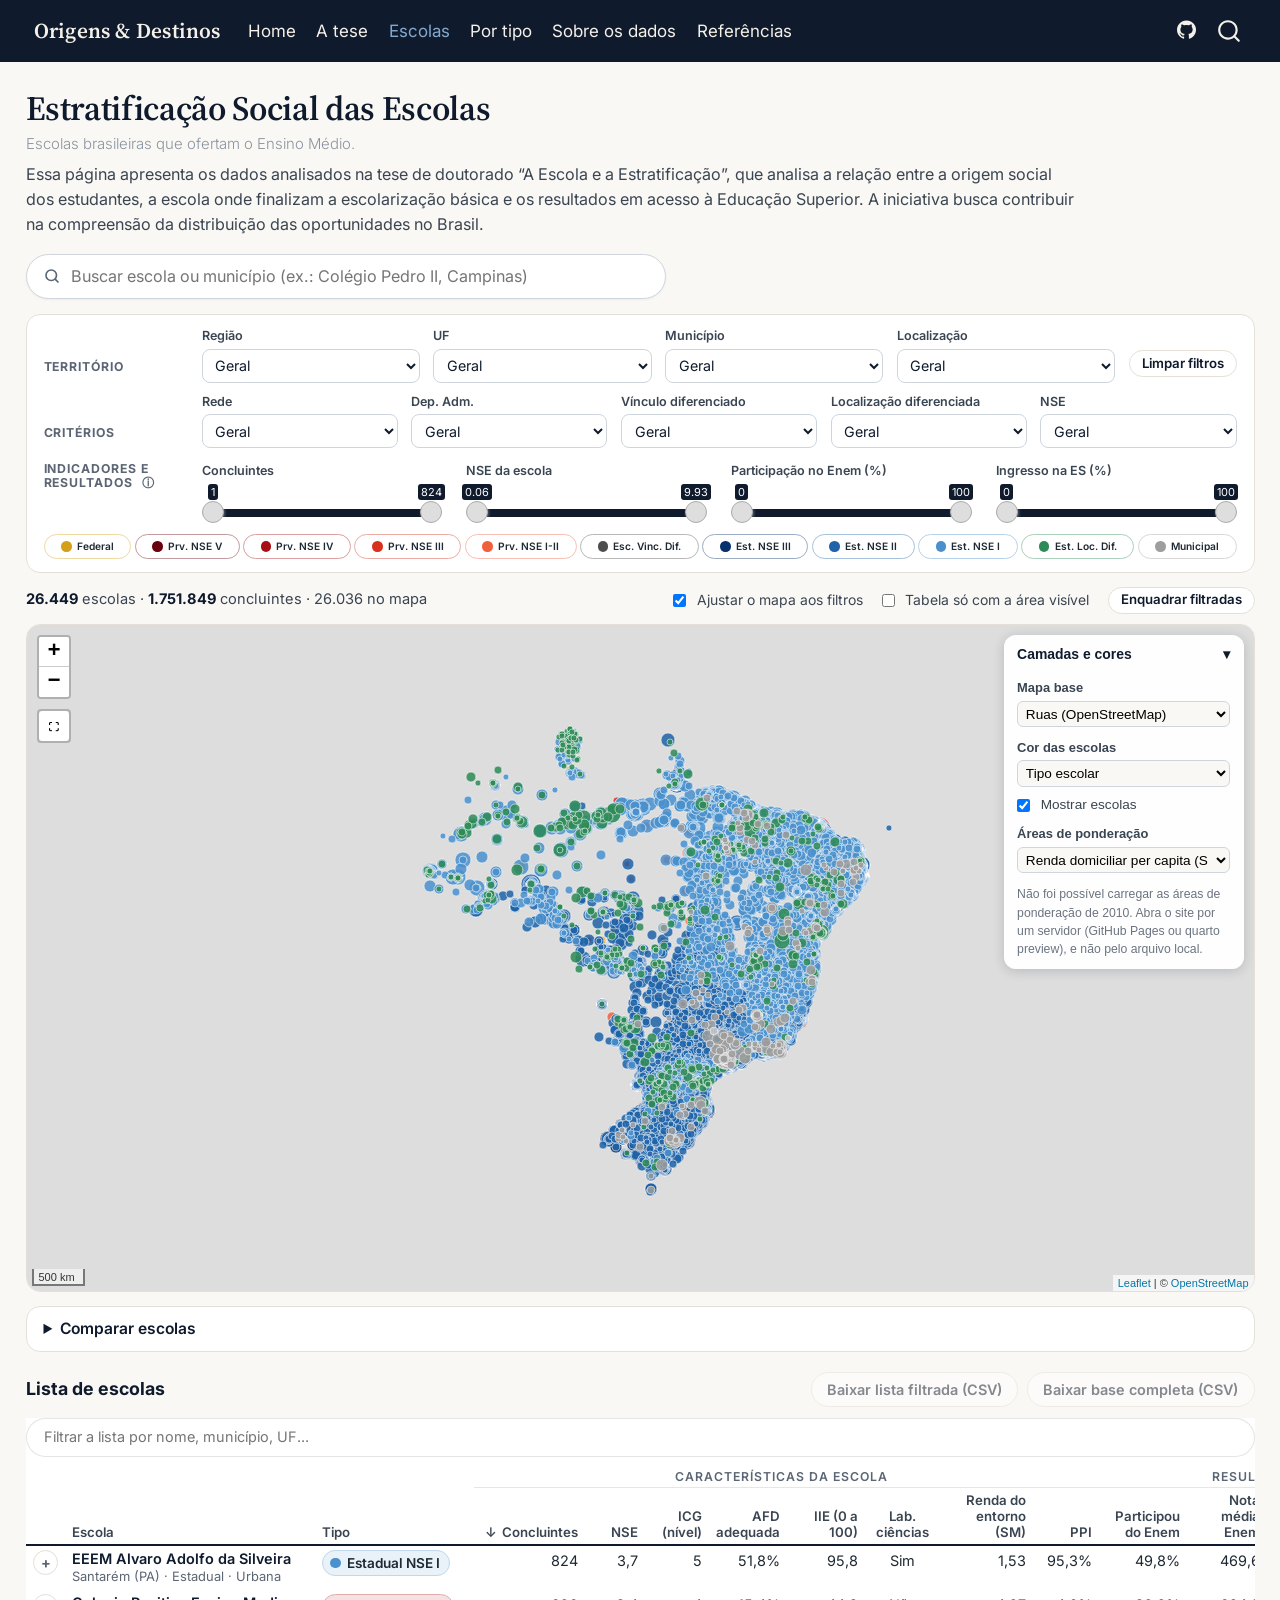
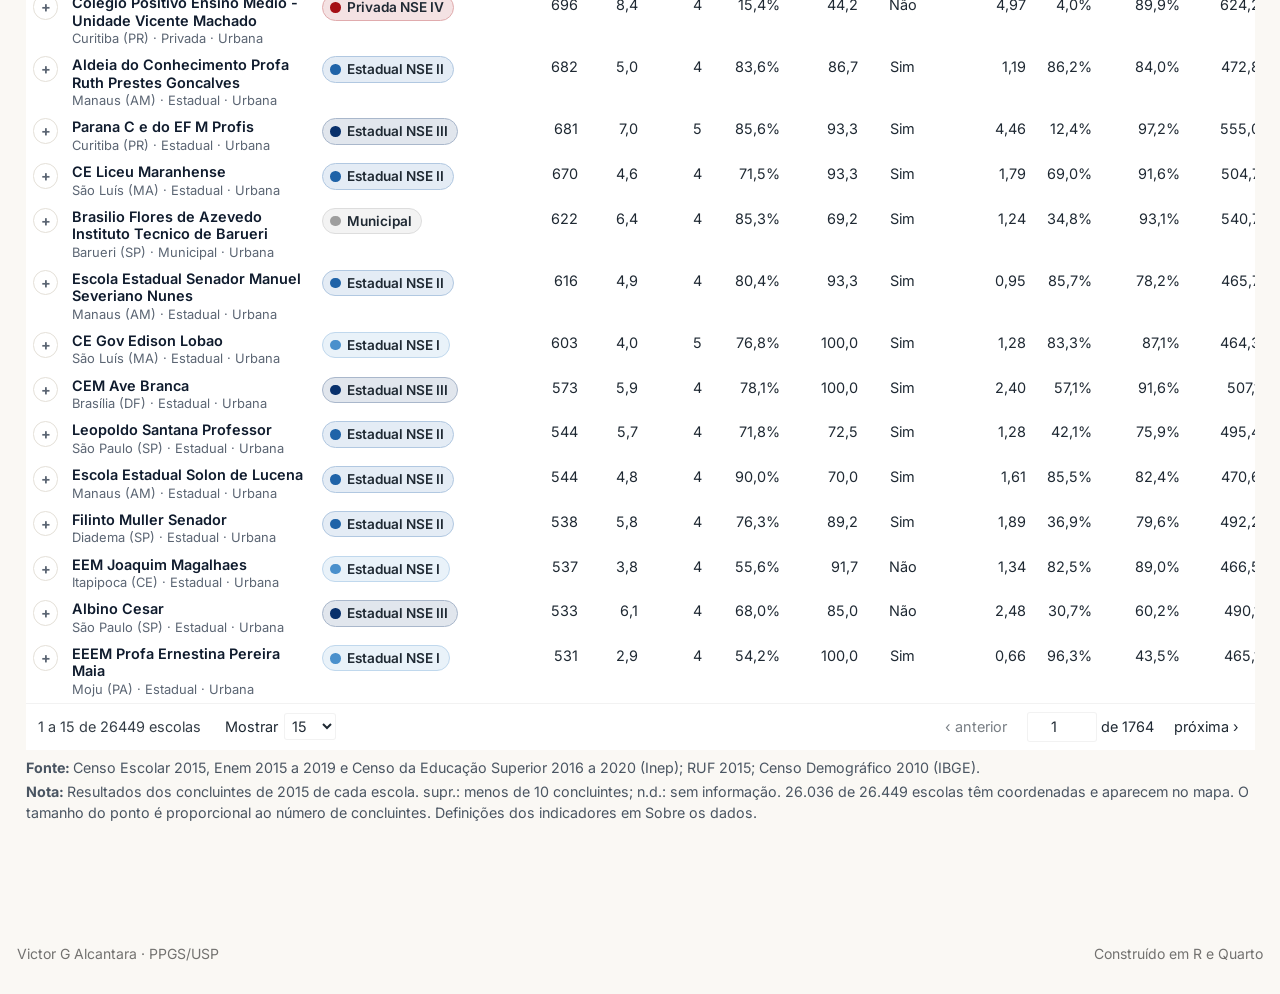
==== docs/escolas.html @ a273eae3 "Initial commit" ====
<!DOCTYPE html>
<html xmlns="http://www.w3.org/1999/xhtml" lang="pt-BR" xml:lang="pt-BR"><head>

<meta charset="utf-8">
<meta name="generator" content="quarto-1.8.25">

<meta name="viewport" content="width=device-width, initial-scale=1.0, user-scalable=yes">


<title>Estratificação Social das Escolas – Origens &amp; Destinos</title>
<style>
code{white-space: pre-wrap;}
span.smallcaps{font-variant: small-caps;}
div.columns{display: flex; gap: min(4vw, 1.5em);}
div.column{flex: auto; overflow-x: auto;}
div.hanging-indent{margin-left: 1.5em; text-indent: -1.5em;}
ul.task-list{list-style: none;}
ul.task-list li input[type="checkbox"] {
  width: 0.8em;
  margin: 0 0.8em 0.2em -1em; /* quarto-specific, see https://github.com/quarto-dev/quarto-cli/issues/4556 */ 
  vertical-align: middle;
}
</style>


<script src="site_libs/quarto-nav/quarto-nav.js"></script>
<script src="site_libs/quarto-nav/headroom.min.js"></script>
<script src="site_libs/clipboard/clipboard.min.js"></script>
<script src="site_libs/quarto-search/autocomplete.umd.js"></script>
<script src="site_libs/quarto-search/fuse.min.js"></script>
<script src="site_libs/quarto-search/quarto-search.js"></script>
<meta name="quarto:offset" content="./">
<script src="site_libs/quarto-html/quarto.js" type="module"></script>
<script src="site_libs/quarto-html/tabsets/tabsets.js" type="module"></script>
<script src="site_libs/quarto-html/axe/axe-check.js" type="module"></script>
<script src="site_libs/quarto-html/popper.min.js"></script>
<script src="site_libs/quarto-html/tippy.umd.min.js"></script>
<script src="site_libs/quarto-html/anchor.min.js"></script>
<link href="site_libs/quarto-html/tippy.css" rel="stylesheet">
<link href="site_libs/quarto-html/quarto-syntax-highlighting-7b89279ff1a6dce999919e0e67d4d9ec.css" rel="stylesheet" id="quarto-text-highlighting-styles">
<script src="site_libs/bootstrap/bootstrap.min.js"></script>
<link href="site_libs/bootstrap/bootstrap-icons.css" rel="stylesheet">
<link href="site_libs/bootstrap/bootstrap-1ff308d54d7e7d53f8689ea3caa6c08a.min.css" rel="stylesheet" append-hash="true" id="quarto-bootstrap" data-mode="light">
<script id="quarto-search-options" type="application/json">{
  "location": "navbar",
  "copy-button": false,
  "collapse-after": 3,
  "panel-placement": "end",
  "type": "overlay",
  "limit": 50,
  "keyboard-shortcut": [
    "f",
    "/",
    "s"
  ],
  "show-item-context": false,
  "language": {
    "search-no-results-text": "Nenhum resultado",
    "search-matching-documents-text": "documentos correspondentes",
    "search-copy-link-title": "Copiar link para a busca",
    "search-hide-matches-text": "Esconder correspondências adicionais",
    "search-more-match-text": "mais correspondência neste documento",
    "search-more-matches-text": "mais correspondências neste documento",
    "search-clear-button-title": "Limpar",
    "search-text-placeholder": "",
    "search-detached-cancel-button-title": "Cancelar",
    "search-submit-button-title": "Enviar",
    "search-label": "Procurar"
  }
}</script>
<style>html{ scroll-behavior: smooth; }</style>
<script src="site_libs/jquery-3.6.0/jquery-3.6.0.min.js"></script>

<script src="site_libs/ionrangeslider-javascript-2.3.1/js/ion.rangeSlider.min.js"></script>

<script src="site_libs/strftime-0.9.2/strftime-min.js"></script>

<link href="site_libs/ionrangeslider-css-2.3.1/css/ion.rangeSlider.css" rel="stylesheet">

<link href="site_libs/crosstalk-1.2.2/css/crosstalk.min.css" rel="stylesheet">

<script src="site_libs/crosstalk-1.2.2/js/crosstalk.min.js"></script>

<script src="site_libs/htmlwidgets-1.6.4/htmlwidgets.js"></script>

<link href="site_libs/leaflet-1.3.1/leaflet.css" rel="stylesheet">

<script src="site_libs/leaflet-1.3.1/leaflet.js"></script>

<link href="site_libs/leafletfix-1.0.0/leafletfix.css" rel="stylesheet">

<script src="site_libs/proj4-2.6.2/proj4.min.js"></script>

<script src="site_libs/Proj4Leaflet-1.0.1/proj4leaflet.js"></script>

<link href="site_libs/rstudio_leaflet-1.3.1/rstudio_leaflet.css" rel="stylesheet">

<script src="site_libs/leaflet-binding-2.2.3/leaflet.js"></script>

<link href="site_libs/leaflet-easybutton-1.3.1/easy-button.css" rel="stylesheet">

<script src="site_libs/leaflet-easybutton-1.3.1/easy-button.js"></script>

<script src="site_libs/leaflet-easybutton-1.3.1/EasyButton-binding.js"></script>

<link href="site_libs/leaflet-locationfilter2-0.1.1/locationfilter.css" rel="stylesheet">

<script src="site_libs/leaflet-locationfilter2-0.1.1/locationfilter.js"></script>

<script src="site_libs/leaflet-locationfilter2-0.1.1/locationfilter-bindings.js"></script>

<link href="site_libs/ionicons-2.0.1/ionicons.min.css" rel="stylesheet">

<script src="site_libs/core-js-2.5.3/shim.min.js"></script>

<script src="site_libs/react-18.2.0/react.min.js"></script>

<script src="site_libs/react-18.2.0/react-dom.min.js"></script>

<script src="site_libs/reactwidget-2.0.0/react-tools.js"></script>

<link href="site_libs/htmltools-fill-0.5.9/fill.css" rel="stylesheet">

<link href="site_libs/reactable-0.4.5/reactable.css" rel="stylesheet">

<script src="site_libs/reactable-binding-0.4.5/reactable.js"></script>



</head>

<body class="nav-fixed quarto-light">

<div id="quarto-search-results"></div>
  <header id="quarto-header" class="headroom fixed-top">
    <nav class="navbar navbar-expand-lg " data-bs-theme="dark">
      <div class="navbar-container container-fluid">
      <div class="navbar-brand-container mx-auto">
    <a href="./index.html" class="navbar-brand navbar-brand-logo">
    </a>
    <a class="navbar-brand" href="./index.html">
    <span class="navbar-title">Origens &amp; Destinos</span>
    </a>
  </div>
            <div id="quarto-search" class="" title="Procurar"></div>
          <button class="navbar-toggler" type="button" data-bs-toggle="collapse" data-bs-target="#navbarCollapse" aria-controls="navbarCollapse" role="menu" aria-expanded="false" aria-label="Alternar de navegação" onclick="if (window.quartoToggleHeadroom) { window.quartoToggleHeadroom(); }">
  <span class="navbar-toggler-icon"></span>
</button>
          <div class="collapse navbar-collapse" id="navbarCollapse">
            <ul class="navbar-nav navbar-nav-scroll me-auto">
  <li class="nav-item">
    <a class="nav-link" href="./index.html"> 
<span class="menu-text">Home</span></a>
  </li>  
  <li class="nav-item">
    <a class="nav-link" href="./tese.html"> 
<span class="menu-text">A tese</span></a>
  </li>  
  <li class="nav-item">
    <a class="nav-link active" href="./escolas.html" aria-current="page"> 
<span class="menu-text">Escolas</span></a>
  </li>  
  <li class="nav-item">
    <a class="nav-link" href="./tipos.html"> 
<span class="menu-text">Por tipo</span></a>
  </li>  
  <li class="nav-item">
    <a class="nav-link" href="./sobre.html"> 
<span class="menu-text">Sobre os dados</span></a>
  </li>  
  <li class="nav-item">
    <a class="nav-link" href="./referencias.html"> 
<span class="menu-text">Referências</span></a>
  </li>  
</ul>
            <ul class="navbar-nav navbar-nav-scroll ms-auto">
  <li class="nav-item compact">
    <a class="nav-link" href="https://github.com/victorgalcantara/tipologia-escolas"> <i class="bi bi-github" role="img" aria-label="GitHub">
</i> 
<span class="menu-text"></span></a>
  </li>  
</ul>
          </div> <!-- /navcollapse -->
            <div class="quarto-navbar-tools">
</div>
      </div> <!-- /container-fluid -->
    </nav>
</header>
<!-- content -->
<div id="quarto-content" class="quarto-container page-columns page-rows-contents page-layout-full page-navbar">
<!-- sidebar -->
<!-- margin-sidebar -->
    
<!-- main -->
<main class="content column-page" id="quarto-document-content">

<header id="title-block-header" class="quarto-title-block default">
<div class="quarto-title">
<h1 class="title">Estratificação Social das Escolas</h1>
<p class="subtitle lead">Escolas brasileiras que ofertam o Ensino Médio.</p>
</div>



<div class="quarto-title-meta column-page">

    
  
    
  </div>
  


</header>


<p class="descricao-pagina">
Essa página apresenta os dados analisados na tese de doutorado “A Escola e a Estratificação”, que analisa a relação entre a origem social dos estudantes, a escola onde finalizam a escolarização básica e os resultados em acesso à Educação Superior. A iniciativa busca contribuir na compreensão da distribuição das oportunidades no Brasil.
</p>
<div class="cell">
<div class="cell-output-display">
<div class="topo-explorador">
<div class="busca-escola">
<input id="busca-escola" type="search" autocomplete="off" placeholder="Buscar escola ou município (ex.: Colégio Pedro II, Campinas)" aria-label="Buscar escola">
<ul id="sugestoes-escola" role="listbox"></ul>
</div>
</div>
</div>
</div>
<div class="cell">
<div class="cell-output-display no-overflow-x">
<div class="explorador-pagina">
<div class="filtros">
<button type="button" class="fb-toggle">Filtros</button>
<div class="fb-linha fb-linha-selects">
<span class="fb-titulo">Território</span>
<label class="fb-campo">
<span>Região</span>
<select id="fb-reg" data-campo="reg">
<option value="">Geral</option>
</select>
</label>
<label class="fb-campo">
<span>UF</span>
<select id="fb-uf" data-campo="uf">
<option value="">Geral</option>
</select>
</label>
<label class="fb-campo">
<span>Município</span>
<select id="fb-mun" data-campo="mun">
<option value="">Geral</option>
</select>
</label>
<label class="fb-campo">
<span>Localização</span>
<select id="fb-loc" data-campo="loc">
<option value="">Geral</option>
</select>
</label>
<button id="btn-limpar" type="button" class="btn-mini fb-limpar">Limpar filtros</button>
</div>
<div class="fb-linha fb-linha-selects">
<span class="fb-titulo">Critérios</span>
<label class="fb-campo">
<span>Rede</span>
<select id="fb-rede" data-campo="rede">
<option value="">Geral</option>
</select>
</label>
<label class="fb-campo">
<span>Dep. Adm.</span>
<select id="fb-dep" data-campo="dep">
<option value="">Geral</option>
</select>
</label>
<label class="fb-campo">
<span>Vínculo diferenciado</span>
<select id="fb-vinc" data-campo="vinc">
<option value="">Geral</option>
</select>
</label>
<label class="fb-campo">
<span>Localização diferenciada</span>
<select id="fb-locdif" data-campo="locdif">
<option value="">Geral</option>
</select>
</label>
<label class="fb-campo">
<span>NSE</span>
<select id="fb-estrato" data-campo="estrato">
<option value="">Geral</option>
</select>
</label>
</div>
<div class="fb-linha fb-linha-faixas">
<span class="fb-titulo">
Indicadores e resultados
<span class="fb-dica" title="Ao mover uma faixa, escolas sem o dado deixam de aparecer.">ⓘ</span>
</span>
<div class="fb-faixas">
<div class="form-group crosstalk-input crosstalk-input-slider js-range-slider" id="f_concl" style="width: 100%;">
<label class="control-label" for="f_concl">Concluintes</label>
<input data-skin="shiny" data-type="double" data-min="1" data-max="824" data-from="1" data-to="824" data-step="10" data-grid="false" data-grid-snap="false" data-prettify-separator="," data-keyboard="true" data-keyboard-step="1.21506682867558" data-drag-interval="true" data-data-type="number">
<script type="application/json" data-for="f_concl">{
  "values": [1, 1, 1, 1, 1, 1, 1, 1, 1, 1, 1, 1, 1, 1, 1, 1, 1, 1, 1, 1, 1, 1, 1, 1, 1, 1, 1, 1, 1, 1, 1, 1, 1, 1, 1, 1, 1, 1, 1, 1, 1, 1, 1, 1, 1, 1, 1, 1, 1, 1, 1, 1, 1, 1, 1, 1, 1, 1, 1, 1, 1, 1, 1, 1, 1, 1, 1, 1, 1, 1, 1, 1, 1, 1, 1, 1, 1, 1, 1, 1, 1, 1, 2, 2, 2, 2, 2, 2, 2, 2, 2, 2, 2, 2, 2, 2, 2, 2, 2, 2, 2, 2, 2, 2, 2, 2, 2, 2, 2, 2, 2, 2, 2, 2, 2, 2, 2, 2, 2, 2, 2, 2, 2, 2, 2, 2, 2, 2, 2, 2, 2, 2, 2, 2, 2, 2, 2, 2, 2, 2, 2, 2, 2, 2, 2, 2, 2, 2, 2, 2, 2, 2, 2, 2, 2, 2, 2, 2, 2, 2, 2, 2, 2, 2, 3, 3, 3, 3, 3, 3, 3, 3, 3, 3, 3, 3, 3, 3, 3, 3, 3, 3, 3, 3, 3, 3, 3, 3, 3, 3, 3, 3, 3, 3, 3, 3, 3, 3, 3, 3, 3, 3, 3, 3, 3, 3, 3, 3, 3, 3, 3, 3, 3, 3, 3, 3, 3, 3, 3, 3, 3, 3, 3, 3, 3, 3, 3, 3, 3, 3, 3, 3, 3, 3, 3, 3, 3, 3, 3, 3, 3, 3, 3, 3, 3, 3, 3, 3, 3, 3, 3, 3, 3, 3, 3, 3, 3, 3, 3, 3, 3, 3, 3, 3, 3, 3, 3, 3, 3, 3, 3, 3, 3, 3, 3, 3, 3, 3, 3, 3, 3, 3, 3, 3, 3, 3, 3, 4, 4, 4, 4, 4, 4, 4, 4, 4, 4, 4, 4, 4, 4, 4, 4, 4, 4, 4, 4, 4, 4, 4, 4, 4, 4, 4, 4, 4, 4, 4, 4, 4, 4, 4, 4, 4, 4, 4, 4, 4, 4, 4, 4, 4, 4, 4, 4, 4, 4, 4, 4, 4, 4, 4, 4, 4, 4, 4, 4, 4, 4, 4, 4, 4, 4, 4, 4, 4, 4, 4, 4, 4, 4, 4, 4, 4, 4, 4, 4, 4, 4, 4, 4, 4, 4, 4, 4, 4, 4, 4, 4, 4, 4, 4, 4, 4, 4, 4, 4, 4, 4, 4, 4, 4, 4, 4, 4, 4, 4, 4, 4, 4, 4, 4, 4, 4, 4, 4, 4, 4, 4, 4, 4, 4, 4, 4, 4, 4, 4, 4, 4, 4, 4, 4, 4, 4, 4, 4, 4, 4, 4, 4, 4, 4, 4, 4, 4, 4, 4, 4, 4, 4, 4, 4, 4, 4, 4, 4, 4, 4, 5, 5, 5, 5, 5, 5, 5, 5, 5, 5, 5, 5, 5, 5, 5, 5, 5, 5, 5, 5, 5, 5, 5, 5, 5, 5, 5, 5, 5, 5, 5, 5, 5, 5, 5, 5, 5, 5, 5, 5, 5, 5, 5, 5, 5, 5, 5, 5, 5, 5, 5, 5, 5, 5, 5, 5, 5, 5, 5, 5, 5, 5, 5, 5, 5, 5, 5, 5, 5, 5, 5, 5, 5, 5, 5, 5, 5, 5, 5, 5, 5, 5, 5, 5, 5, 5, 5, 5, 5, 5, 5, 5, 5, 5, 5, 5, 5, 5, 5, 5, 5, 5, 5, 5, 5, 5, 5, 5, 5, 5, 5, 5, 5, 5, 5, 5, 5, 5, 5, 5, 5, 5, 5, 5, 5, 5, 5, 5, 5, 5, 5, 5, 5, 5, 5, 5, 5, 5, 5, 5, 5, 5, 5, 5, 5, 5, 5, 5, 5, 5, 5, 5, 5, 5, 5, 5, 5, 5, 5, 5, 5, 5, 5, 5, 5, 5, 5, 5, 5, 5, 5, 5, 5, 5, 5, 5, 5, 5, 5, 5, 5, 6, 6, 6, 6, 6, 6, 6, 6, 6, 6, 6, 6, 6, 6, 6, 6, 6, 6, 6, 6, 6, 6, 6, 6, 6, 6, 6, 6, 6, 6, 6, 6, 6, 6, 6, 6, 6, 6, 6, 6, 6, 6, 6, 6, 6, 6, 6, 6, 6, 6, 6, 6, 6, 6, 6, 6, 6, 6, 6, 6, 6, 6, 6, 6, 6, 6, 6, 6, 6, 6, 6, 6, 6, 6, 6, 6, 6, 6, 6, 6, 6, 6, 6, 6, 6, 6, 6, 6, 6, 6, 6, 6, 6, 6, 6, 6, 6, 6, 6, 6, 6, 6, 6, 6, 6, 6, 6, 6, 6, 6, 6, 6, 6, 6, 6, 6, 6, 6, 6, 6, 6, 6, 6, 6, 6, 6, 6, 6, 6, 6, 6, 6, 6, 6, 6, 6, 6, 6, 6, 6, 6, 6, 6, 6, 6, 6, 6, 6, 6, 6, 6, 6, 6, 6, 6, 6, 6, 6, 6, 6, 6, 6, 6, 6, 6, 6, 6, 6, 6, 6, 6, 6, 6, 6, 6, 6, 6, 6, 6, 6, 6, 6, 6, 6, 6, 6, 6, 6, 6, 6, 6, 6, 6, 6, 6, 6, 6, 6, 6, 6, 6, 6, 6, 6, 6, 6, 6, 6, 6, 6, 6, 6, 7, 7, 7, 7, 7, 7, 7, 7, 7, 7, 7, 7, 7, 7, 7, 7, 7, 7, 7, 7, 7, 7, 7, 7, 7, 7, 7, 7, 7, 7, 7, 7, 7, 7, 7, 7, 7, 7, 7, 7, 7, 7, 7, 7, 7, 7, 7, 7, 7, 7, 7, 7, 7, 7, 7, 7, 7, 7, 7, 7, 7, 7, 7, 7, 7, 7, 7, 7, 7, 7, 7, 7, 7, 7, 7, 7, 7, 7, 7, 7, 7, 7, 7, 7, 7, 7, 7, 7, 7, 7, 7, 7, 7, 7, 7, 7, 7, 7, 7, 7, 7, 7, 7, 7, 7, 7, 7, 7, 7, 7, 7, 7, 7, 7, 7, 7, 7, 7, 7, 7, 7, 7, 7, 7, 7, 7, 7, 7, 7, 7, 7, 7, 7, 7, 7, 7, 7, 7, 7, 7, 7, 7, 7, 7, 7, 7, 7, 7, 7, 7, 7, 7, 7, 7, 7, 7, 7, 7, 7, 7, 7, 7, 7, 7, 7, 7, 7, 7, 7, 7, 7, 7, 7, 7, 7, 7, 7, 7, 7, 7, 7, 7, 7, 7, 7, 7, 7, 7, 7, 7, 7, 7, 7, 7, 7, 7, 7, 7, 7, 7, 7, 7, 7, 7, 7, 7, 7, 7, 7, 7, 7, 7, 7, 7, 7, 7, 7, 7, 7, 7, 7, 7, 7, 7, 7, 7, 7, 7, 7, 7, 7, 7, 7, 7, 7, 7, 7, 7, 7, 7, 7, 7, 7, 7, 7, 7, 7, 7, 7, 7, 7, 7, 7, 7, 7, 7, 7, 7, 7, 7, 7, 7, 7, 8, 8, 8, 8, 8, 8, 8, 8, 8, 8, 8, 8, 8, 8, 8, 8, 8, 8, 8, 8, 8, 8, 8, 8, 8, 8, 8, 8, 8, 8, 8, 8, 8, 8, 8, 8, 8, 8, 8, 8, 8, 8, 8, 8, 8, 8, 8, 8, 8, 8, 8, 8, 8, 8, 8, 8, 8, 8, 8, 8, 8, 8, 8, 8, 8, 8, 8, 8, 8, 8, 8, 8, 8, 8, 8, 8, 8, 8, 8, 8, 8, 8, 8, 8, 8, 8, 8, 8, 8, 8, 8, 8, 8, 8, 8, 8, 8, 8, 8, 8, 8, 8, 8, 8, 8, 8, 8, 8, 8, 8, 8, 8, 8, 8, 8, 8, 8, 8, 8, 8, 8, 8, 8, 8, 8, 8, 8, 8, 8, 8, 8, 8, 8, 8, 8, 8, 8, 8, 8, 8, 8, 8, 8, 8, 8, 8, 8, 8, 8, 8, 8, 8, 8, 8, 8, 8, 8, 8, 8, 8, 8, 8, 8, 8, 8, 8, 8, 8, 8, 8, 8, 8, 8, 8, 8, 8, 8, 8, 8, 8, 8, 8, 8, 8, 8, 8, 8, 8, 8, 8, 8, 8, 8, 8, 8, 8, 8, 8, 8, 8, 8, 8, 8, 8, 8, 8, 8, 8, 8, 8, 8, 8, 8, 8, 8, 8, 8, 8, 8, 8, 8, 8, 8, 8, 8, 8, 8, 8, 8, 8, 8, 8, 8, 8, 8, 8, 8, 8, 8, 8, 8, 8, 8, 8, 8, 8, 8, 8, 8, 8, 8, 8, 8, 8, 8, 8, 8, 8, 8, 8, 8, 8, 8, 8, 8, 8, 8, 8, 8, 8, 8, 8, 8, 8, 8, 8, 8, 8, 8, 8, 8, 8, 8, 8, 9, 9, 9, 9, 9, 9, 9, 9, 9, 9, 9, 9, 9, 9, 9, 9, 9, 9, 9, 9, 9, 9, 9, 9, 9, 9, 9, 9, 9, 9, 9, 9, 9, 9, 9, 9, 9, 9, 9, 9, 9, 9, 9, 9, 9, 9, 9, 9, 9, 9, 9, 9, 9, 9, 9, 9, 9, 9, 9, 9, 9, 9, 9, 9, 9, 9, 9, 9, 9, 9, 9, 9, 9, 9, 9, 9, 9, 9, 9, 9, 9, 9, 9, 9, 9, 9, 9, 9, 9, 9, 9, 9, 9, 9, 9, 9, 9, 9, 9, 9, 9, 9, 9, 9, 9, 9, 9, 9, 9, 9, 9, 9, 9, 9, 9, 9, 9, 9, 9, 9, 9, 9, 9, 9, 9, 9, 9, 9, 9, 9, 9, 9, 9, 9, 9, 9, 9, 9, 9, 9, 9, 9, 9, 9, 9, 9, 9, 9, 9, 9, 9, 9, 9, 9, 9, 9, 9, 9, 9, 9, 9, 9, 9, 9, 9, 9, 9, 9, 9, 9, 9, 9, 9, 9, 9, 9, 9, 9, 9, 9, 9, 9, 9, 9, 9, 9, 9, 9, 9, 9, 9, 9, 9, 9, 9, 9, 9, 9, 9, 9, 9, 9, 9, 9, 9, 9, 9, 9, 9, 9, 9, 9, 9, 9, 9, 9, 9, 9, 9, 9, 9, 9, 9, 9, 9, 9, 9, 9, 9, 9, 9, 9, 9, 9, 9, 9, 9, 9, 9, 9, 9, 9, 9, 9, 9, 9, 9, 9, 9, 9, 9, 9, 9, 9, 9, 9, 9, 9, 9, 9, 9, 9, 9, 9, 9, 9, 9, 9, 9, 9, 9, 9, 9, 9, 9, 9, 9, 9, 9, 9, 9, 9, 9, 9, 9, 9, 9, 9, 9, 9, 9, 9, 9, 9, 9, 9, 9, 9, 9, 9, 9, 9, 9, 9, 9, 9, 9, 9, 9, 9, 10, 10, 10, 10, 10, 10, 10, 10, 10, 10, 10, 10, 10, 10, 10, 10, 10, 10, 10, 10, 10, 10, 10, 10, 10, 10, 10, 10, 10, 10, 10, 10, 10, 10, 10, 10, 10, 10, 10, 10, 10, 10, 10, 10, 10, 10, 10, 10, 10, 10, 10, 10, 10, 10, 10, 10, 10, 10, 10, 10, 10, 10, 10, 10, 10, 10, 10, 10, 10, 10, 10, 10, 10, 10, 10, 10, 10, 10, 10, 10, 10, 10, 10, 10, 10, 10, 10, 10, 10, 10, 10, 10, 10, 10, 10, 10, 10, 10, 10, 10, 10, 10, 10, 10, 10, 10, 10, 10, 10, 10, 10, 10, 10, 10, 10, 10, 10, 10, 10, 10, 10, 10, 10, 10, 10, 10, 10, 10, 10, 10, 10, 10, 10, 10, 10, 10, 10, 10, 10, 10, 10, 10, 10, 10, 10, 10, 10, 10, 10, 10, 10, 10, 10, 10, 10, 10, 10, 10, 10, 10, 10, 10, 10, 10, 10, 10, 10, 10, 10, 10, 10, 10, 10, 10, 10, 10, 10, 10, 10, 10, 10, 10, 10, 10, 10, 10, 10, 10, 10, 10, 10, 10, 10, 10, 10, 10, 10, 10, 10, 10, 10, 10, 10, 10, 10, 10, 10, 10, 10, 10, 10, 10, 10, 10, 10, 10, 10, 10, 10, 10, 10, 10, 10, 10, 10, 10, 10, 10, 10, 10, 10, 10, 10, 10, 10, 10, 10, 10, 10, 10, 10, 10, 10, 10, 10, 10, 10, 10, 10, 10, 10, 10, 10, 10, 10, 10, 10, 10, 10, 10, 10, 10, 10, 10, 10, 10, 10, 10, 10, 10, 10, 10, 10, 10, 10, 10, 10, 10, 10, 10, 10, 10, 10, 10, 10, 10, 10, 10, 10, 10, 10, 10, 10, 10, 10, 10, 10, 10, 10, 10, 10, 10, 10, 10, 10, 10, 10, 10, 10, 10, 10, 10, 10, 10, 10, 10, 10, 10, 10, 10, 10, 10, 10, 10, 10, 10, 10, 10, 10, 10, 10, 10, 10, 10, 10, 10, 10, 10, 10, 10, 10, 10, 10, 10, 10, 10, 10, 10, 10, 10, 10, 10, 10, 10, 10, 10, 10, 10, 10, 10, 10, 10, 10, 10, 10, 10, 10, 10, 10, 10, 10, 10, 11, 11, 11, 11, 11, 11, 11, 11, 11, 11, 11, 11, 11, 11, 11, 11, 11, 11, 11, 11, 11, 11, 11, 11, 11, 11, 11, 11, 11, 11, 11, 11, 11, 11, 11, 11, 11, 11, 11, 11, 11, 11, 11, 11, 11, 11, 11, 11, 11, 11, 11, 11, 11, 11, 11, 11, 11, 11, 11, 11, 11, 11, 11, 11, 11, 11, 11, 11, 11, 11, 11, 11, 11, 11, 11, 11, 11, 11, 11, 11, 11, 11, 11, 11, 11, 11, 11, 11, 11, 11, 11, 11, 11, 11, 11, 11, 11, 11, 11, 11, 11, 11, 11, 11, 11, 11, 11, 11, 11, 11, 11, 11, 11, 11, 11, 11, 11, 11, 11, 11, 11, 11, 11, 11, 11, 11, 11, 11, 11, 11, 11, 11, 11, 11, 11, 11, 11, 11, 11, 11, 11, 11, 11, 11, 11, 11, 11, 11, 11, 11, 11, 11, 11, 11, 11, 11, 11, 11, 11, 11, 11, 11, 11, 11, 11, 11, 11, 11, 11, 11, 11, 11, 11, 11, 11, 11, 11, 11, 11, 11, 11, 11, 11, 11, 11, 11, 11, 11, 11, 11, 11, 11, 11, 11, 11, 11, 11, 11, 11, 11, 11, 11, 11, 11, 11, 11, 11, 11, 11, 11, 11, 11, 11, 11, 11, 11, 11, 11, 11, 11, 11, 11, 11, 11, 11, 11, 11, 11, 11, 11, 11, 11, 11, 11, 11, 11, 11, 11, 11, 11, 11, 11, 11, 11, 11, 11, 11, 11, 11, 11, 11, 11, 11, 11, 11, 11, 11, 11, 11, 11, 11, 11, 11, 11, 11, 11, 11, 11, 11, 11, 11, 11, 11, 11, 11, 11, 11, 11, 11, 11, 11, 11, 11, 11, 11, 11, 11, 11, 11, 11, 11, 11, 11, 11, 11, 11, 11, 11, 11, 11, 11, 11, 11, 11, 11, 11, 11, 11, 11, 11, 11, 11, 11, 11, 11, 11, 11, 11, 11, 11, 11, 11, 11, 11, 11, 11, 11, 11, 11, 11, 11, 11, 11, 11, 11, 11, 11, 11, 11, 11, 11, 11, 11, 11, 11, 11, 11, 11, 11, 11, 11, 11, 11, 11, 11, 11, 11, 11, 11, 11, 11, 11, 11, 11, 11, 11, 11, 11, 11, 11, 11, 11, 11, 11, 11, 11, 11, 11, 11, 11, 11, 11, 11, 11, 11, 11, 11, 11, 11, 12, 12, 12, 12, 12, 12, 12, 12, 12, 12, 12, 12, 12, 12, 12, 12, 12, 12, 12, 12, 12, 12, 12, 12, 12, 12, 12, 12, 12, 12, 12, 12, 12, 12, 12, 12, 12, 12, 12, 12, 12, 12, 12, 12, 12, 12, 12, 12, 12, 12, 12, 12, 12, 12, 12, 12, 12, 12, 12, 12, 12, 12, 12, 12, 12, 12, 12, 12, 12, 12, 12, 12, 12, 12, 12, 12, 12, 12, 12, 12, 12, 12, 12, 12, 12, 12, 12, 12, 12, 12, 12, 12, 12, 12, 12, 12, 12, 12, 12, 12, 12, 12, 12, 12, 12, 12, 12, 12, 12, 12, 12, 12, 12, 12, 12, 12, 12, 12, 12, 12, 12, 12, 12, 12, 12, 12, 12, 12, 12, 12, 12, 12, 12, 12, 12, 12, 12, 12, 12, 12, 12, 12, 12, 12, 12, 12, 12, 12, 12, 12, 12, 12, 12, 12, 12, 12, 12, 12, 12, 12, 12, 12, 12, 12, 12, 12, 12, 12, 12, 12, 12, 12, 12, 12, 12, 12, 12, 12, 12, 12, 12, 12, 12, 12, 12, 12, 12, 12, 12, 12, 12, 12, 12, 12, 12, 12, 12, 12, 12, 12, 12, 12, 12, 12, 12, 12, 12, 12, 12, 12, 12, 12, 12, 12, 12, 12, 12, 12, 12, 12, 12, 12, 12, 12, 12, 12, 12, 12, 12, 12, 12, 12, 12, 12, 12, 12, 12, 12, 12, 12, 12, 12, 12, 12, 12, 12, 12, 12, 12, 12, 12, 12, 12, 12, 12, 12, 12, 12, 12, 12, 12, 12, 12, 12, 12, 12, 12, 12, 12, 12, 12, 12, 12, 12, 12, 12, 12, 12, 12, 12, 12, 12, 12, 12, 12, 12, 12, 12, 12, 12, 12, 12, 12, 12, 12, 12, 12, 12, 12, 12, 12, 12, 12, 12, 12, 12, 12, 12, 12, 12, 12, 12, 12, 12, 12, 12, 12, 12, 12, 12, 12, 12, 12, 12, 12, 12, 12, 12, 12, 12, 12, 12, 12, 12, 12, 12, 12, 12, 12, 12, 12, 12, 12, 12, 12, 12, 12, 12, 12, 12, 12, 12, 12, 12, 12, 12, 12, 12, 12, 12, 12, 12, 12, 12, 12, 12, 12, 12, 12, 12, 12, 12, 12, 12, 12, 12, 12, 12, 13, 13, 13, 13, 13, 13, 13, 13, 13, 13, 13, 13, 13, 13, 13, 13, 13, 13, 13, 13, 13, 13, 13, 13, 13, 13, 13, 13, 13, 13, 13, 13, 13, 13, 13, 13, 13, 13, 13, 13, 13, 13, 13, 13, 13, 13, 13, 13, 13, 13, 13, 13, 13, 13, 13, 13, 13, 13, 13, 13, 13, 13, 13, 13, 13, 13, 13, 13, 13, 13, 13, 13, 13, 13, 13, 13, 13, 13, 13, 13, 13, 13, 13, 13, 13, 13, 13, 13, 13, 13, 13, 13, 13, 13, 13, 13, 13, 13, 13, 13, 13, 13, 13, 13, 13, 13, 13, 13, 13, 13, 13, 13, 13, 13, 13, 13, 13, 13, 13, 13, 13, 13, 13, 13, 13, 13, 13, 13, 13, 13, 13, 13, 13, 13, 13, 13, 13, 13, 13, 13, 13, 13, 13, 13, 13, 13, 13, 13, 13, 13, 13, 13, 13, 13, 13, 13, 13, 13, 13, 13, 13, 13, 13, 13, 13, 13, 13, 13, 13, 13, 13, 13, 13, 13, 13, 13, 13, 13, 13, 13, 13, 13, 13, 13, 13, 13, 13, 13, 13, 13, 13, 13, 13, 13, 13, 13, 13, 13, 13, 13, 13, 13, 13, 13, 13, 13, 13, 13, 13, 13, 13, 13, 13, 13, 13, 13, 13, 13, 13, 13, 13, 13, 13, 13, 13, 13, 13, 13, 13, 13, 13, 13, 13, 13, 13, 13, 13, 13, 13, 13, 13, 13, 13, 13, 13, 13, 13, 13, 13, 13, 13, 13, 13, 13, 13, 13, 13, 13, 13, 13, 13, 13, 13, 13, 13, 13, 13, 13, 13, 13, 13, 13, 13, 13, 13, 13, 13, 13, 13, 13, 13, 13, 13, 13, 13, 13, 13, 13, 13, 13, 13, 13, 13, 13, 13, 13, 13, 13, 13, 13, 13, 13, 13, 13, 13, 13, 13, 13, 13, 13, 13, 13, 13, 13, 13, 13, 13, 13, 13, 13, 13, 13, 13, 13, 13, 13, 13, 13, 13, 13, 13, 13, 13, 13, 13, 13, 13, 13, 13, 13, 13, 13, 13, 13, 13, 13, 13, 13, 13, 13, 13, 13, 13, 13, 13, 13, 13, 13, 13, 13, 13, 13, 13, 13, 13, 13, 13, 13, 13, 13, 13, 13, 13, 13, 13, 13, 13, 13, 13, 13, 13, 13, 13, 13, 13, 13, 13, 13, 13, 13, 13, 13, 13, 13, 13, 13, 13, 13, 13, 13, 13, 13, 13, 13, 13, 13, 13, 13, 13, 13, 13, 13, 13, 13, 13, 13, 13, 13, 14, 14, 14, 14, 14, 14, 14, 14, 14, 14, 14, 14, 14, 14, 14, 14, 14, 14, 14, 14, 14, 14, 14, 14, 14, 14, 14, 14, 14, 14, 14, 14, 14, 14, 14, 14, 14, 14, 14, 14, 14, 14, 14, 14, 14, 14, 14, 14, 14, 14, 14, 14, 14, 14, 14, 14, 14, 14, 14, 14, 14, 14, 14, 14, 14, 14, 14, 14, 14, 14, 14, 14, 14, 14, 14, 14, 14, 14, 14, 14, 14, 14, 14, 14, 14, 14, 14, 14, 14, 14, 14, 14, 14, 14, 14, 14, 14, 14, 14, 14, 14, 14, 14, 14, 14, 14, 14, 14, 14, 14, 14, 14, 14, 14, 14, 14, 14, 14, 14, 14, 14, 14, 14, 14, 14, 14, 14, 14, 14, 14, 14, 14, 14, 14, 14, 14, 14, 14, 14, 14, 14, 14, 14, 14, 14, 14, 14, 14, 14, 14, 14, 14, 14, 14, 14, 14, 14, 14, 14, 14, 14, 14, 14, 14, 14, 14, 14, 14, 14, 14, 14, 14, 14, 14, 14, 14, 14, 14, 14, 14, 14, 14, 14, 14, 14, 14, 14, 14, 14, 14, 14, 14, 14, 14, 14, 14, 14, 14, 14, 14, 14, 14, 14, 14, 14, 14, 14, 14, 14, 14, 14, 14, 14, 14, 14, 14, 14, 14, 14, 14, 14, 14, 14, 14, 14, 14, 14, 14, 14, 14, 14, 14, 14, 14, 14, 14, 14, 14, 14, 14, 14, 14, 14, 14, 14, 14, 14, 14, 14, 14, 14, 14, 14, 14, 14, 14, 14, 14, 14, 14, 14, 14, 14, 14, 14, 14, 14, 14, 14, 14, 14, 14, 14, 14, 14, 14, 14, 14, 14, 14, 14, 14, 14, 14, 14, 14, 14, 14, 14, 14, 14, 14, 14, 14, 14, 14, 14, 14, 14, 14, 14, 14, 14, 14, 14, 14, 14, 14, 14, 14, 14, 14, 14, 14, 14, 14, 14, 14, 14, 14, 14, 14, 14, 14, 14, 14, 14, 14, 14, 14, 14, 14, 14, 14, 14, 14, 14, 14, 14, 14, 14, 14, 14, 14, 14, 14, 14, 14, 14, 14, 14, 14, 14, 14, 14, 14, 14, 14, 14, 14, 14, 14, 14, 14, 14, 14, 14, 14, 14, 14, 14, 14, 14, 14, 14, 14, 14, 14, 14, 14, 14, 14, 14, 14, 14, 14, 14, 14, 14, 14, 14, 14, 14, 14, 14, 14, 14, 14, 14, 14, 14, 14, 15, 15, 15, 15, 15, 15, 15, 15, 15, 15, 15, 15, 15, 15, 15, 15, 15, 15, 15, 15, 15, 15, 15, 15, 15, 15, 15, 15, 15, 15, 15, 15, 15, 15, 15, 15, 15, 15, 15, 15, 15, 15, 15, 15, 15, 15, 15, 15, 15, 15, 15, 15, 15, 15, 15, 15, 15, 15, 15, 15, 15, 15, 15, 15, 15, 15, 15, 15, 15, 15, 15, 15, 15, 15, 15, 15, 15, 15, 15, 15, 15, 15, 15, 15, 15, 15, 15, 15, 15, 15, 15, 15, 15, 15, 15, 15, 15, 15, 15, 15, 15, 15, 15, 15, 15, 15, 15, 15, 15, 15, 15, 15, 15, 15, 15, 15, 15, 15, 15, 15, 15, 15, 15, 15, 15, 15, 15, 15, 15, 15, 15, 15, 15, 15, 15, 15, 15, 15, 15, 15, 15, 15, 15, 15, 15, 15, 15, 15, 15, 15, 15, 15, 15, 15, 15, 15, 15, 15, 15, 15, 15, 15, 15, 15, 15, 15, 15, 15, 15, 15, 15, 15, 15, 15, 15, 15, 15, 15, 15, 15, 15, 15, 15, 15, 15, 15, 15, 15, 15, 15, 15, 15, 15, 15, 15, 15, 15, 15, 15, 15, 15, 15, 15, 15, 15, 15, 15, 15, 15, 15, 15, 15, 15, 15, 15, 15, 15, 15, 15, 15, 15, 15, 15, 15, 15, 15, 15, 15, 15, 15, 15, 15, 15, 15, 15, 15, 15, 15, 15, 15, 15, 15, 15, 15, 15, 15, 15, 15, 15, 15, 15, 15, 15, 15, 15, 15, 15, 15, 15, 15, 15, 15, 15, 15, 15, 15, 15, 15, 15, 15, 15, 15, 15, 15, 15, 15, 15, 15, 15, 15, 15, 15, 15, 15, 15, 15, 15, 15, 15, 15, 15, 15, 15, 15, 15, 15, 15, 15, 15, 15, 15, 15, 15, 15, 15, 15, 15, 15, 15, 15, 15, 15, 15, 15, 15, 15, 15, 15, 15, 15, 15, 15, 15, 15, 15, 15, 15, 15, 15, 15, 15, 15, 15, 15, 15, 15, 15, 15, 15, 15, 15, 15, 15, 15, 15, 15, 15, 15, 15, 15, 15, 15, 15, 15, 15, 15, 15, 15, 15, 15, 15, 15, 15, 15, 15, 15, 15, 15, 15, 15, 15, 15, 15, 15, 15, 15, 15, 15, 15, 15, 16, 16, 16, 16, 16, 16, 16, 16, 16, 16, 16, 16, 16, 16, 16, 16, 16, 16, 16, 16, 16, 16, 16, 16, 16, 16, 16, 16, 16, 16, 16, 16, 16, 16, 16, 16, 16, 16, 16, 16, 16, 16, 16, 16, 16, 16, 16, 16, 16, 16, 16, 16, 16, 16, 16, 16, 16, 16, 16, 16, 16, 16, 16, 16, 16, 16, 16, 16, 16, 16, 16, 16, 16, 16, 16, 16, 16, 16, 16, 16, 16, 16, 16, 16, 16, 16, 16, 16, 16, 16, 16, 16, 16, 16, 16, 16, 16, 16, 16, 16, 16, 16, 16, 16, 16, 16, 16, 16, 16, 16, 16, 16, 16, 16, 16, 16, 16, 16, 16, 16, 16, 16, 16, 16, 16, 16, 16, 16, 16, 16, 16, 16, 16, 16, 16, 16, 16, 16, 16, 16, 16, 16, 16, 16, 16, 16, 16, 16, 16, 16, 16, 16, 16, 16, 16, 16, 16, 16, 16, 16, 16, 16, 16, 16, 16, 16, 16, 16, 16, 16, 16, 16, 16, 16, 16, 16, 16, 16, 16, 16, 16, 16, 16, 16, 16, 16, 16, 16, 16, 16, 16, 16, 16, 16, 16, 16, 16, 16, 16, 16, 16, 16, 16, 16, 16, 16, 16, 16, 16, 16, 16, 16, 16, 16, 16, 16, 16, 16, 16, 16, 16, 16, 16, 16, 16, 16, 16, 16, 16, 16, 16, 16, 16, 16, 16, 16, 16, 16, 16, 16, 16, 16, 16, 16, 16, 16, 16, 16, 16, 16, 16, 16, 16, 16, 16, 16, 16, 16, 16, 16, 16, 16, 16, 16, 16, 16, 16, 16, 16, 16, 16, 16, 16, 16, 16, 16, 16, 16, 16, 16, 16, 16, 16, 16, 16, 16, 16, 16, 16, 16, 16, 16, 16, 16, 16, 16, 16, 16, 16, 16, 16, 16, 16, 16, 16, 16, 16, 16, 16, 16, 16, 16, 16, 16, 16, 16, 16, 16, 16, 16, 16, 16, 16, 16, 16, 16, 16, 16, 16, 16, 16, 16, 16, 16, 16, 16, 16, 16, 16, 16, 16, 16, 16, 16, 16, 16, 16, 16, 16, 16, 16, 16, 16, 16, 16, 16, 16, 16, 16, 16, 16, 16, 16, 16, 16, 16, 16, 16, 16, 16, 16, 16, 16, 16, 16, 16, 16, 16, 16, 16, 16, 16, 16, 16, 16, 16, 16, 16, 16, 16, 16, 16, 16, 16, 16, 16, 16, 16, 16, 16, 16, 16, 16, 16, 16, 16, 16, 16, 16, 16, 16, 16, 17, 17, 17, 17, 17, 17, 17, 17, 17, 17, 17, 17, 17, 17, 17, 17, 17, 17, 17, 17, 17, 17, 17, 17, 17, 17, 17, 17, 17, 17, 17, 17, 17, 17, 17, 17, 17, 17, 17, 17, 17, 17, 17, 17, 17, 17, 17, 17, 17, 17, 17, 17, 17, 17, 17, 17, 17, 17, 17, 17, 17, 17, 17, 17, 17, 17, 17, 17, 17, 17, 17, 17, 17, 17, 17, 17, 17, 17, 17, 17, 17, 17, 17, 17, 17, 17, 17, 17, 17, 17, 17, 17, 17, 17, 17, 17, 17, 17, 17, 17, 17, 17, 17, 17, 17, 17, 17, 17, 17, 17, 17, 17, 17, 17, 17, 17, 17, 17, 17, 17, 17, 17, 17, 17, 17, 17, 17, 17, 17, 17, 17, 17, 17, 17, 17, 17, 17, 17, 17, 17, 17, 17, 17, 17, 17, 17, 17, 17, 17, 17, 17, 17, 17, 17, 17, 17, 17, 17, 17, 17, 17, 17, 17, 17, 17, 17, 17, 17, 17, 17, 17, 17, 17, 17, 17, 17, 17, 17, 17, 17, 17, 17, 17, 17, 17, 17, 17, 17, 17, 17, 17, 17, 17, 17, 17, 17, 17, 17, 17, 17, 17, 17, 17, 17, 17, 17, 17, 17, 17, 17, 17, 17, 17, 17, 17, 17, 17, 17, 17, 17, 17, 17, 17, 17, 17, 17, 17, 17, 17, 17, 17, 17, 17, 17, 17, 17, 17, 17, 17, 17, 17, 17, 17, 17, 17, 17, 17, 17, 17, 17, 17, 17, 17, 17, 17, 17, 17, 17, 17, 17, 17, 17, 17, 17, 17, 17, 17, 17, 17, 17, 17, 17, 17, 17, 17, 17, 17, 17, 17, 17, 17, 17, 17, 17, 17, 17, 17, 17, 17, 17, 17, 17, 17, 17, 17, 17, 17, 17, 17, 17, 17, 17, 17, 17, 17, 17, 17, 17, 17, 17, 17, 17, 17, 17, 17, 17, 17, 17, 17, 17, 17, 17, 17, 17, 17, 17, 17, 17, 17, 17, 17, 17, 17, 17, 17, 17, 17, 17, 17, 17, 17, 17, 17, 17, 17, 17, 17, 17, 17, 17, 17, 17, 17, 17, 17, 17, 17, 17, 17, 17, 17, 17, 17, 17, 17, 17, 17, 17, 17, 17, 17, 17, 17, 17, 17, 17, 17, 17, 17, 17, 17, 17, 17, 17, 17, 17, 17, 17, 17, 17, 17, 17, 17, 17, 17, 17, 17, 17, 17, 17, 17, 17, 17, 17, 17, 17, 17, 17, 17, 17, 17, 17, 17, 17, 17, 17, 18, 18, 18, 18, 18, 18, 18, 18, 18, 18, 18, 18, 18, 18, 18, 18, 18, 18, 18, 18, 18, 18, 18, 18, 18, 18, 18, 18, 18, 18, 18, 18, 18, 18, 18, 18, 18, 18, 18, 18, 18, 18, 18, 18, 18, 18, 18, 18, 18, 18, 18, 18, 18, 18, 18, 18, 18, 18, 18, 18, 18, 18, 18, 18, 18, 18, 18, 18, 18, 18, 18, 18, 18, 18, 18, 18, 18, 18, 18, 18, 18, 18, 18, 18, 18, 18, 18, 18, 18, 18, 18, 18, 18, 18, 18, 18, 18, 18, 18, 18, 18, 18, 18, 18, 18, 18, 18, 18, 18, 18, 18, 18, 18, 18, 18, 18, 18, 18, 18, 18, 18, 18, 18, 18, 18, 18, 18, 18, 18, 18, 18, 18, 18, 18, 18, 18, 18, 18, 18, 18, 18, 18, 18, 18, 18, 18, 18, 18, 18, 18, 18, 18, 18, 18, 18, 18, 18, 18, 18, 18, 18, 18, 18, 18, 18, 18, 18, 18, 18, 18, 18, 18, 18, 18, 18, 18, 18, 18, 18, 18, 18, 18, 18, 18, 18, 18, 18, 18, 18, 18, 18, 18, 18, 18, 18, 18, 18, 18, 18, 18, 18, 18, 18, 18, 18, 18, 18, 18, 18, 18, 18, 18, 18, 18, 18, 18, 18, 18, 18, 18, 18, 18, 18, 18, 18, 18, 18, 18, 18, 18, 18, 18, 18, 18, 18, 18, 18, 18, 18, 18, 18, 18, 18, 18, 18, 18, 18, 18, 18, 18, 18, 18, 18, 18, 18, 18, 18, 18, 18, 18, 18, 18, 18, 18, 18, 18, 18, 18, 18, 18, 18, 18, 18, 18, 18, 18, 18, 18, 18, 18, 18, 18, 18, 18, 18, 18, 18, 18, 18, 18, 18, 18, 18, 18, 18, 18, 18, 18, 18, 18, 18, 18, 18, 18, 18, 18, 18, 18, 18, 18, 18, 18, 18, 18, 18, 18, 18, 18, 18, 18, 18, 18, 18, 18, 18, 18, 18, 18, 18, 18, 18, 18, 18, 18, 18, 18, 18, 18, 18, 18, 18, 18, 18, 18, 18, 18, 18, 18, 19, 19, 19, 19, 19, 19, 19, 19, 19, 19, 19, 19, 19, 19, 19, 19, 19, 19, 19, 19, 19, 19, 19, 19, 19, 19, 19, 19, 19, 19, 19, 19, 19, 19, 19, 19, 19, 19, 19, 19, 19, 19, 19, 19, 19, 19, 19, 19, 19, 19, 19, 19, 19, 19, 19, 19, 19, 19, 19, 19, 19, 19, 19, 19, 19, 19, 19, 19, 19, 19, 19, 19, 19, 19, 19, 19, 19, 19, 19, 19, 19, 19, 19, 19, 19, 19, 19, 19, 19, 19, 19, 19, 19, 19, 19, 19, 19, 19, 19, 19, 19, 19, 19, 19, 19, 19, 19, 19, 19, 19, 19, 19, 19, 19, 19, 19, 19, 19, 19, 19, 19, 19, 19, 19, 19, 19, 19, 19, 19, 19, 19, 19, 19, 19, 19, 19, 19, 19, 19, 19, 19, 19, 19, 19, 19, 19, 19, 19, 19, 19, 19, 19, 19, 19, 19, 19, 19, 19, 19, 19, 19, 19, 19, 19, 19, 19, 19, 19, 19, 19, 19, 19, 19, 19, 19, 19, 19, 19, 19, 19, 19, 19, 19, 19, 19, 19, 19, 19, 19, 19, 19, 19, 19, 19, 19, 19, 19, 19, 19, 19, 19, 19, 19, 19, 19, 19, 19, 19, 19, 19, 19, 19, 19, 19, 19, 19, 19, 19, 19, 19, 19, 19, 19, 19, 19, 19, 19, 19, 19, 19, 19, 19, 19, 19, 19, 19, 19, 19, 19, 19, 19, 19, 19, 19, 19, 19, 19, 19, 19, 19, 19, 19, 19, 19, 19, 19, 19, 19, 19, 19, 19, 19, 19, 19, 19, 19, 19, 19, 19, 19, 19, 19, 19, 19, 19, 19, 19, 19, 19, 19, 19, 19, 19, 19, 19, 19, 19, 19, 19, 19, 19, 19, 19, 19, 19, 19, 19, 19, 19, 19, 19, 19, 19, 19, 19, 19, 19, 19, 19, 19, 19, 19, 19, 19, 19, 19, 19, 19, 19, 19, 19, 19, 19, 19, 19, 19, 19, 19, 19, 19, 19, 19, 19, 19, 19, 19, 19, 19, 19, 19, 19, 19, 19, 19, 19, 19, 19, 19, 19, 19, 19, 19, 19, 19, 19, 19, 19, 19, 19, 19, 19, 19, 19, 19, 19, 19, 19, 19, 19, 19, 19, 19, 19, 19, 19, 19, 19, 19, 19, 19, 19, 19, 19, 19, 19, 19, 19, 19, 19, 19, 20, 20, 20, 20, 20, 20, 20, 20, 20, 20, 20, 20, 20, 20, 20, 20, 20, 20, 20, 20, 20, 20, 20, 20, 20, 20, 20, 20, 20, 20, 20, 20, 20, 20, 20, 20, 20, 20, 20, 20, 20, 20, 20, 20, 20, 20, 20, 20, 20, 20, 20, 20, 20, 20, 20, 20, 20, 20, 20, 20, 20, 20, 20, 20, 20, 20, 20, 20, 20, 20, 20, 20, 20, 20, 20, 20, 20, 20, 20, 20, 20, 20, 20, 20, 20, 20, 20, 20, 20, 20, 20, 20, 20, 20, 20, 20, 20, 20, 20, 20, 20, 20, 20, 20, 20, 20, 20, 20, 20, 20, 20, 20, 20, 20, 20, 20, 20, 20, 20, 20, 20, 20, 20, 20, 20, 20, 20, 20, 20, 20, 20, 20, 20, 20, 20, 20, 20, 20, 20, 20, 20, 20, 20, 20, 20, 20, 20, 20, 20, 20, 20, 20, 20, 20, 20, 20, 20, 20, 20, 20, 20, 20, 20, 20, 20, 20, 20, 20, 20, 20, 20, 20, 20, 20, 20, 20, 20, 20, 20, 20, 20, 20, 20, 20, 20, 20, 20, 20, 20, 20, 20, 20, 20, 20, 20, 20, 20, 20, 20, 20, 20, 20, 20, 20, 20, 20, 20, 20, 20, 20, 20, 20, 20, 20, 20, 20, 20, 20, 20, 20, 20, 20, 20, 20, 20, 20, 20, 20, 20, 20, 20, 20, 20, 20, 20, 20, 20, 20, 20, 20, 20, 20, 20, 20, 20, 20, 20, 20, 20, 20, 20, 20, 20, 20, 20, 20, 20, 20, 20, 20, 20, 20, 20, 20, 20, 20, 20, 20, 20, 20, 20, 20, 20, 20, 20, 20, 20, 20, 20, 20, 20, 20, 20, 20, 20, 20, 20, 20, 20, 20, 20, 20, 20, 20, 20, 20, 20, 20, 20, 20, 20, 20, 20, 20, 20, 20, 20, 20, 20, 20, 20, 20, 20, 20, 20, 20, 20, 20, 20, 20, 20, 20, 20, 20, 20, 20, 20, 20, 20, 20, 20, 20, 20, 20, 20, 20, 20, 20, 20, 20, 20, 20, 20, 20, 20, 20, 20, 20, 20, 20, 20, 20, 20, 20, 20, 20, 20, 20, 20, 20, 20, 20, 20, 20, 20, 20, 20, 20, 20, 20, 20, 20, 21, 21, 21, 21, 21, 21, 21, 21, 21, 21, 21, 21, 21, 21, 21, 21, 21, 21, 21, 21, 21, 21, 21, 21, 21, 21, 21, 21, 21, 21, 21, 21, 21, 21, 21, 21, 21, 21, 21, 21, 21, 21, 21, 21, 21, 21, 21, 21, 21, 21, 21, 21, 21, 21, 21, 21, 21, 21, 21, 21, 21, 21, 21, 21, 21, 21, 21, 21, 21, 21, 21, 21, 21, 21, 21, 21, 21, 21, 21, 21, 21, 21, 21, 21, 21, 21, 21, 21, 21, 21, 21, 21, 21, 21, 21, 21, 21, 21, 21, 21, 21, 21, 21, 21, 21, 21, 21, 21, 21, 21, 21, 21, 21, 21, 21, 21, 21, 21, 21, 21, 21, 21, 21, 21, 21, 21, 21, 21, 21, 21, 21, 21, 21, 21, 21, 21, 21, 21, 21, 21, 21, 21, 21, 21, 21, 21, 21, 21, 21, 21, 21, 21, 21, 21, 21, 21, 21, 21, 21, 21, 21, 21, 21, 21, 21, 21, 21, 21, 21, 21, 21, 21, 21, 21, 21, 21, 21, 21, 21, 21, 21, 21, 21, 21, 21, 21, 21, 21, 21, 21, 21, 21, 21, 21, 21, 21, 21, 21, 21, 21, 21, 21, 21, 21, 21, 21, 21, 21, 21, 21, 21, 21, 21, 21, 21, 21, 21, 21, 21, 21, 21, 21, 21, 21, 21, 21, 21, 21, 21, 21, 21, 21, 21, 21, 21, 21, 21, 21, 21, 21, 21, 21, 21, 21, 21, 21, 21, 21, 21, 21, 21, 21, 21, 21, 21, 21, 21, 21, 21, 21, 21, 21, 21, 21, 21, 21, 21, 21, 21, 21, 21, 21, 21, 21, 21, 21, 21, 21, 21, 21, 21, 21, 21, 21, 21, 21, 21, 21, 21, 21, 21, 21, 21, 21, 21, 21, 21, 21, 21, 21, 21, 21, 21, 21, 21, 21, 21, 21, 21, 21, 21, 21, 21, 21, 21, 21, 21, 21, 21, 21, 21, 21, 21, 21, 21, 21, 21, 21, 21, 21, 21, 21, 21, 21, 21, 21, 21, 21, 21, 21, 21, 21, 21, 21, 21, 21, 21, 21, 21, 21, 21, 21, 21, 21, 21, 21, 21, 21, 21, 21, 21, 21, 21, 21, 21, 21, 21, 21, 21, 21, 21, 21, 21, 21, 21, 21, 21, 21, 21, 21, 21, 21, 21, 21, 21, 21, 21, 21, 21, 21, 21, 21, 21, 21, 21, 21, 21, 21, 21, 21, 21, 21, 21, 21, 21, 21, 21, 22, 22, 22, 22, 22, 22, 22, 22, 22, 22, 22, 22, 22, 22, 22, 22, 22, 22, 22, 22, 22, 22, 22, 22, 22, 22, 22, 22, 22, 22, 22, 22, 22, 22, 22, 22, 22, 22, 22, 22, 22, 22, 22, 22, 22, 22, 22, 22, 22, 22, 22, 22, 22, 22, 22, 22, 22, 22, 22, 22, 22, 22, 22, 22, 22, 22, 22, 22, 22, 22, 22, 22, 22, 22, 22, 22, 22, 22, 22, 22, 22, 22, 22, 22, 22, 22, 22, 22, 22, 22, 22, 22, 22, 22, 22, 22, 22, 22, 22, 22, 22, 22, 22, 22, 22, 22, 22, 22, 22, 22, 22, 22, 22, 22, 22, 22, 22, 22, 22, 22, 22, 22, 22, 22, 22, 22, 22, 22, 22, 22, 22, 22, 22, 22, 22, 22, 22, 22, 22, 22, 22, 22, 22, 22, 22, 22, 22, 22, 22, 22, 22, 22, 22, 22, 22, 22, 22, 22, 22, 22, 22, 22, 22, 22, 22, 22, 22, 22, 22, 22, 22, 22, 22, 22, 22, 22, 22, 22, 22, 22, 22, 22, 22, 22, 22, 22, 22, 22, 22, 22, 22, 22, 22, 22, 22, 22, 22, 22, 22, 22, 22, 22, 22, 22, 22, 22, 22, 22, 22, 22, 22, 22, 22, 22, 22, 22, 22, 22, 22, 22, 22, 22, 22, 22, 22, 22, 22, 22, 22, 22, 22, 22, 22, 22, 22, 22, 22, 22, 22, 22, 22, 22, 22, 22, 22, 22, 22, 22, 22, 22, 22, 22, 22, 22, 22, 22, 22, 22, 22, 22, 22, 22, 22, 22, 22, 22, 22, 22, 22, 22, 22, 22, 22, 22, 22, 22, 22, 22, 22, 22, 22, 22, 22, 22, 22, 22, 22, 22, 22, 22, 22, 22, 22, 22, 22, 22, 22, 22, 22, 22, 22, 22, 22, 22, 22, 22, 22, 22, 22, 22, 22, 22, 22, 22, 22, 22, 22, 22, 22, 22, 22, 22, 22, 22, 22, 22, 22, 22, 22, 22, 22, 22, 22, 22, 22, 22, 22, 22, 22, 22, 22, 22, 22, 22, 22, 22, 22, 22, 22, 22, 22, 22, 22, 22, 22, 22, 22, 22, 22, 22, 22, 22, 22, 22, 22, 22, 22, 22, 22, 22, 22, 22, 22, 22, 22, 22, 22, 22, 22, 22, 22, 22, 22, 22, 22, 22, 22, 22, 22, 22, 22, 22, 23, 23, 23, 23, 23, 23, 23, 23, 23, 23, 23, 23, 23, 23, 23, 23, 23, 23, 23, 23, 23, 23, 23, 23, 23, 23, 23, 23, 23, 23, 23, 23, 23, 23, 23, 23, 23, 23, 23, 23, 23, 23, 23, 23, 23, 23, 23, 23, 23, 23, 23, 23, 23, 23, 23, 23, 23, 23, 23, 23, 23, 23, 23, 23, 23, 23, 23, 23, 23, 23, 23, 23, 23, 23, 23, 23, 23, 23, 23, 23, 23, 23, 23, 23, 23, 23, 23, 23, 23, 23, 23, 23, 23, 23, 23, 23, 23, 23, 23, 23, 23, 23, 23, 23, 23, 23, 23, 23, 23, 23, 23, 23, 23, 23, 23, 23, 23, 23, 23, 23, 23, 23, 23, 23, 23, 23, 23, 23, 23, 23, 23, 23, 23, 23, 23, 23, 23, 23, 23, 23, 23, 23, 23, 23, 23, 23, 23, 23, 23, 23, 23, 23, 23, 23, 23, 23, 23, 23, 23, 23, 23, 23, 23, 23, 23, 23, 23, 23, 23, 23, 23, 23, 23, 23, 23, 23, 23, 23, 23, 23, 23, 23, 23, 23, 23, 23, 23, 23, 23, 23, 23, 23, 23, 23, 23, 23, 23, 23, 23, 23, 23, 23, 23, 23, 23, 23, 23, 23, 23, 23, 23, 23, 23, 23, 23, 23, 23, 23, 23, 23, 23, 23, 23, 23, 23, 23, 23, 23, 23, 23, 23, 23, 23, 23, 23, 23, 23, 23, 23, 23, 23, 23, 23, 23, 23, 23, 23, 23, 23, 23, 23, 23, 23, 23, 23, 23, 23, 23, 23, 23, 23, 23, 23, 23, 23, 23, 23, 23, 23, 23, 23, 23, 23, 23, 23, 23, 23, 23, 23, 23, 23, 23, 23, 23, 23, 23, 23, 23, 23, 23, 23, 23, 23, 23, 23, 23, 23, 23, 23, 23, 23, 23, 23, 23, 23, 23, 23, 23, 23, 23, 23, 23, 23, 23, 23, 23, 23, 23, 23, 23, 23, 23, 23, 23, 23, 23, 23, 23, 23, 23, 23, 23, 23, 23, 23, 23, 23, 23, 23, 23, 23, 23, 23, 23, 23, 23, 23, 23, 23, 23, 24, 24, 24, 24, 24, 24, 24, 24, 24, 24, 24, 24, 24, 24, 24, 24, 24, 24, 24, 24, 24, 24, 24, 24, 24, 24, 24, 24, 24, 24, 24, 24, 24, 24, 24, 24, 24, 24, 24, 24, 24, 24, 24, 24, 24, 24, 24, 24, 24, 24, 24, 24, 24, 24, 24, 24, 24, 24, 24, 24, 24, 24, 24, 24, 24, 24, 24, 24, 24, 24, 24, 24, 24, 24, 24, 24, 24, 24, 24, 24, 24, 24, 24, 24, 24, 24, 24, 24, 24, 24, 24, 24, 24, 24, 24, 24, 24, 24, 24, 24, 24, 24, 24, 24, 24, 24, 24, 24, 24, 24, 24, 24, 24, 24, 24, 24, 24, 24, 24, 24, 24, 24, 24, 24, 24, 24, 24, 24, 24, 24, 24, 24, 24, 24, 24, 24, 24, 24, 24, 24, 24, 24, 24, 24, 24, 24, 24, 24, 24, 24, 24, 24, 24, 24, 24, 24, 24, 24, 24, 24, 24, 24, 24, 24, 24, 24, 24, 24, 24, 24, 24, 24, 24, 24, 24, 24, 24, 24, 24, 24, 24, 24, 24, 24, 24, 24, 24, 24, 24, 24, 24, 24, 24, 24, 24, 24, 24, 24, 24, 24, 24, 24, 24, 24, 24, 24, 24, 24, 24, 24, 24, 24, 24, 24, 24, 24, 24, 24, 24, 24, 24, 24, 24, 24, 24, 24, 24, 24, 24, 24, 24, 24, 24, 24, 24, 24, 24, 24, 24, 24, 24, 24, 24, 24, 24, 24, 24, 24, 24, 24, 24, 24, 24, 24, 24, 24, 24, 24, 24, 24, 24, 24, 24, 24, 24, 24, 24, 24, 24, 24, 24, 24, 24, 24, 24, 24, 24, 24, 24, 24, 24, 24, 24, 24, 24, 24, 24, 24, 24, 24, 24, 24, 24, 24, 24, 24, 24, 24, 24, 24, 24, 24, 24, 24, 24, 24, 24, 24, 24, 24, 24, 24, 24, 24, 24, 24, 24, 24, 24, 24, 24, 24, 24, 24, 24, 24, 24, 24, 24, 24, 24, 24, 24, 24, 24, 24, 24, 24, 24, 24, 24, 24, 24, 24, 24, 24, 24, 24, 24, 24, 24, 24, 24, 25, 25, 25, 25, 25, 25, 25, 25, 25, 25, 25, 25, 25, 25, 25, 25, 25, 25, 25, 25, 25, 25, 25, 25, 25, 25, 25, 25, 25, 25, 25, 25, 25, 25, 25, 25, 25, 25, 25, 25, 25, 25, 25, 25, 25, 25, 25, 25, 25, 25, 25, 25, 25, 25, 25, 25, 25, 25, 25, 25, 25, 25, 25, 25, 25, 25, 25, 25, 25, 25, 25, 25, 25, 25, 25, 25, 25, 25, 25, 25, 25, 25, 25, 25, 25, 25, 25, 25, 25, 25, 25, 25, 25, 25, 25, 25, 25, 25, 25, 25, 25, 25, 25, 25, 25, 25, 25, 25, 25, 25, 25, 25, 25, 25, 25, 25, 25, 25, 25, 25, 25, 25, 25, 25, 25, 25, 25, 25, 25, 25, 25, 25, 25, 25, 25, 25, 25, 25, 25, 25, 25, 25, 25, 25, 25, 25, 25, 25, 25, 25, 25, 25, 25, 25, 25, 25, 25, 25, 25, 25, 25, 25, 25, 25, 25, 25, 25, 25, 25, 25, 25, 25, 25, 25, 25, 25, 25, 25, 25, 25, 25, 25, 25, 25, 25, 25, 25, 25, 25, 25, 25, 25, 25, 25, 25, 25, 25, 25, 25, 25, 25, 25, 25, 25, 25, 25, 25, 25, 25, 25, 25, 25, 25, 25, 25, 25, 25, 25, 25, 25, 25, 25, 25, 25, 25, 25, 25, 25, 25, 25, 25, 25, 25, 25, 25, 25, 25, 25, 25, 25, 25, 25, 25, 25, 25, 25, 25, 25, 25, 25, 25, 25, 25, 25, 25, 25, 25, 25, 25, 25, 25, 25, 25, 25, 25, 25, 25, 25, 25, 25, 25, 25, 25, 25, 25, 25, 25, 25, 25, 25, 25, 25, 25, 25, 25, 25, 25, 25, 25, 25, 25, 25, 25, 25, 25, 25, 25, 25, 25, 25, 25, 25, 25, 25, 25, 25, 25, 25, 25, 25, 25, 25, 25, 25, 25, 25, 25, 25, 25, 25, 25, 25, 25, 25, 25, 25, 25, 25, 25, 25, 25, 25, 25, 25, 25, 25, 25, 26, 26, 26, 26, 26, 26, 26, 26, 26, 26, 26, 26, 26, 26, 26, 26, 26, 26, 26, 26, 26, 26, 26, 26, 26, 26, 26, 26, 26, 26, 26, 26, 26, 26, 26, 26, 26, 26, 26, 26, 26, 26, 26, 26, 26, 26, 26, 26, 26, 26, 26, 26, 26, 26, 26, 26, 26, 26, 26, 26, 26, 26, 26, 26, 26, 26, 26, 26, 26, 26, 26, 26, 26, 26, 26, 26, 26, 26, 26, 26, 26, 26, 26, 26, 26, 26, 26, 26, 26, 26, 26, 26, 26, 26, 26, 26, 26, 26, 26, 26, 26, 26, 26, 26, 26, 26, 26, 26, 26, 26, 26, 26, 26, 26, 26, 26, 26, 26, 26, 26, 26, 26, 26, 26, 26, 26, 26, 26, 26, 26, 26, 26, 26, 26, 26, 26, 26, 26, 26, 26, 26, 26, 26, 26, 26, 26, 26, 26, 26, 26, 26, 26, 26, 26, 26, 26, 26, 26, 26, 26, 26, 26, 26, 26, 26, 26, 26, 26, 26, 26, 26, 26, 26, 26, 26, 26, 26, 26, 26, 26, 26, 26, 26, 26, 26, 26, 26, 26, 26, 26, 26, 26, 26, 26, 26, 26, 26, 26, 26, 26, 26, 26, 26, 26, 26, 26, 26, 26, 26, 26, 26, 26, 26, 26, 26, 26, 26, 26, 26, 26, 26, 26, 26, 26, 26, 26, 26, 26, 26, 26, 26, 26, 26, 26, 26, 26, 26, 26, 26, 26, 26, 26, 26, 26, 26, 26, 26, 26, 26, 26, 26, 26, 26, 26, 26, 26, 26, 26, 26, 26, 26, 26, 26, 26, 26, 26, 26, 26, 26, 26, 26, 26, 26, 26, 26, 26, 26, 26, 26, 26, 26, 26, 26, 26, 26, 26, 26, 26, 26, 26, 26, 26, 26, 26, 26, 26, 26, 26, 26, 26, 26, 26, 26, 26, 26, 26, 26, 26, 26, 26, 26, 26, 26, 26, 26, 26, 26, 26, 26, 26, 26, 26, 26, 26, 26, 26, 26, 26, 26, 26, 26, 26, 26, 27, 27, 27, 27, 27, 27, 27, 27, 27, 27, 27, 27, 27, 27, 27, 27, 27, 27, 27, 27, 27, 27, 27, 27, 27, 27, 27, 27, 27, 27, 27, 27, 27, 27, 27, 27, 27, 27, 27, 27, 27, 27, 27, 27, 27, 27, 27, 27, 27, 27, 27, 27, 27, 27, 27, 27, 27, 27, 27, 27, 27, 27, 27, 27, 27, 27, 27, 27, 27, 27, 27, 27, 27, 27, 27, 27, 27, 27, 27, 27, 27, 27, 27, 27, 27, 27, 27, 27, 27, 27, 27, 27, 27, 27, 27, 27, 27, 27, 27, 27, 27, 27, 27, 27, 27, 27, 27, 27, 27, 27, 27, 27, 27, 27, 27, 27, 27, 27, 27, 27, 27, 27, 27, 27, 27, 27, 27, 27, 27, 27, 27, 27, 27, 27, 27, 27, 27, 27, 27, 27, 27, 27, 27, 27, 27, 27, 27, 27, 27, 27, 27, 27, 27, 27, 27, 27, 27, 27, 27, 27, 27, 27, 27, 27, 27, 27, 27, 27, 27, 27, 27, 27, 27, 27, 27, 27, 27, 27, 27, 27, 27, 27, 27, 27, 27, 27, 27, 27, 27, 27, 27, 27, 27, 27, 27, 27, 27, 27, 27, 27, 27, 27, 27, 27, 27, 27, 27, 27, 27, 27, 27, 27, 27, 27, 27, 27, 27, 27, 27, 27, 27, 27, 27, 27, 27, 27, 27, 27, 27, 27, 27, 27, 27, 27, 27, 27, 27, 27, 27, 27, 27, 27, 27, 27, 27, 27, 27, 27, 27, 27, 27, 27, 27, 27, 27, 27, 27, 27, 27, 27, 27, 27, 27, 27, 27, 27, 27, 27, 27, 27, 27, 27, 27, 27, 27, 27, 27, 27, 27, 27, 27, 27, 27, 27, 27, 27, 27, 27, 27, 27, 27, 27, 27, 27, 27, 27, 27, 27, 27, 27, 27, 27, 27, 27, 27, 27, 27, 27, 27, 27, 27, 27, 27, 27, 27, 27, 27, 27, 27, 27, 27, 27, 27, 27, 27, 27, 27, 28, 28, 28, 28, 28, 28, 28, 28, 28, 28, 28, 28, 28, 28, 28, 28, 28, 28, 28, 28, 28, 28, 28, 28, 28, 28, 28, 28, 28, 28, 28, 28, 28, 28, 28, 28, 28, 28, 28, 28, 28, 28, 28, 28, 28, 28, 28, 28, 28, 28, 28, 28, 28, 28, 28, 28, 28, 28, 28, 28, 28, 28, 28, 28, 28, 28, 28, 28, 28, 28, 28, 28, 28, 28, 28, 28, 28, 28, 28, 28, 28, 28, 28, 28, 28, 28, 28, 28, 28, 28, 28, 28, 28, 28, 28, 28, 28, 28, 28, 28, 28, 28, 28, 28, 28, 28, 28, 28, 28, 28, 28, 28, 28, 28, 28, 28, 28, 28, 28, 28, 28, 28, 28, 28, 28, 28, 28, 28, 28, 28, 28, 28, 28, 28, 28, 28, 28, 28, 28, 28, 28, 28, 28, 28, 28, 28, 28, 28, 28, 28, 28, 28, 28, 28, 28, 28, 28, 28, 28, 28, 28, 28, 28, 28, 28, 28, 28, 28, 28, 28, 28, 28, 28, 28, 28, 28, 28, 28, 28, 28, 28, 28, 28, 28, 28, 28, 28, 28, 28, 28, 28, 28, 28, 28, 28, 28, 28, 28, 28, 28, 28, 28, 28, 28, 28, 28, 28, 28, 28, 28, 28, 28, 28, 28, 28, 28, 28, 28, 28, 28, 28, 28, 28, 28, 28, 28, 28, 28, 28, 28, 28, 28, 28, 28, 28, 28, 28, 28, 28, 28, 28, 28, 28, 28, 28, 28, 28, 28, 28, 28, 28, 28, 28, 28, 28, 28, 28, 28, 28, 28, 28, 28, 28, 28, 28, 28, 28, 28, 28, 28, 28, 28, 28, 28, 28, 28, 28, 28, 28, 28, 28, 28, 28, 28, 28, 28, 28, 28, 28, 28, 28, 28, 28, 28, 28, 28, 28, 28, 28, 28, 28, 28, 29, 29, 29, 29, 29, 29, 29, 29, 29, 29, 29, 29, 29, 29, 29, 29, 29, 29, 29, 29, 29, 29, 29, 29, 29, 29, 29, 29, 29, 29, 29, 29, 29, 29, 29, 29, 29, 29, 29, 29, 29, 29, 29, 29, 29, 29, 29, 29, 29, 29, 29, 29, 29, 29, 29, 29, 29, 29, 29, 29, 29, 29, 29, 29, 29, 29, 29, 29, 29, 29, 29, 29, 29, 29, 29, 29, 29, 29, 29, 29, 29, 29, 29, 29, 29, 29, 29, 29, 29, 29, 29, 29, 29, 29, 29, 29, 29, 29, 29, 29, 29, 29, 29, 29, 29, 29, 29, 29, 29, 29, 29, 29, 29, 29, 29, 29, 29, 29, 29, 29, 29, 29, 29, 29, 29, 29, 29, 29, 29, 29, 29, 29, 29, 29, 29, 29, 29, 29, 29, 29, 29, 29, 29, 29, 29, 29, 29, 29, 29, 29, 29, 29, 29, 29, 29, 29, 29, 29, 29, 29, 29, 29, 29, 29, 29, 29, 29, 29, 29, 29, 29, 29, 29, 29, 29, 29, 29, 29, 29, 29, 29, 29, 29, 29, 29, 29, 29, 29, 29, 29, 29, 29, 29, 29, 29, 29, 29, 29, 29, 29, 29, 29, 29, 29, 29, 29, 29, 29, 29, 29, 29, 29, 29, 29, 29, 29, 29, 29, 29, 29, 29, 29, 29, 29, 29, 29, 29, 29, 29, 29, 29, 29, 29, 29, 29, 29, 29, 29, 29, 29, 29, 29, 29, 29, 29, 29, 29, 29, 29, 29, 29, 29, 29, 29, 29, 29, 29, 29, 29, 29, 29, 29, 29, 29, 29, 29, 30, 30, 30, 30, 30, 30, 30, 30, 30, 30, 30, 30, 30, 30, 30, 30, 30, 30, 30, 30, 30, 30, 30, 30, 30, 30, 30, 30, 30, 30, 30, 30, 30, 30, 30, 30, 30, 30, 30, 30, 30, 30, 30, 30, 30, 30, 30, 30, 30, 30, 30, 30, 30, 30, 30, 30, 30, 30, 30, 30, 30, 30, 30, 30, 30, 30, 30, 30, 30, 30, 30, 30, 30, 30, 30, 30, 30, 30, 30, 30, 30, 30, 30, 30, 30, 30, 30, 30, 30, 30, 30, 30, 30, 30, 30, 30, 30, 30, 30, 30, 30, 30, 30, 30, 30, 30, 30, 30, 30, 30, 30, 30, 30, 30, 30, 30, 30, 30, 30, 30, 30, 30, 30, 30, 30, 30, 30, 30, 30, 30, 30, 30, 30, 30, 30, 30, 30, 30, 30, 30, 30, 30, 30, 30, 30, 30, 30, 30, 30, 30, 30, 30, 30, 30, 30, 30, 30, 30, 30, 30, 30, 30, 30, 30, 30, 30, 30, 30, 30, 30, 30, 30, 30, 30, 30, 30, 30, 30, 30, 30, 30, 30, 30, 30, 30, 30, 30, 30, 30, 30, 30, 30, 30, 30, 30, 30, 30, 30, 30, 30, 30, 30, 30, 30, 30, 30, 30, 30, 30, 30, 30, 30, 30, 30, 30, 30, 30, 30, 30, 30, 30, 30, 30, 30, 30, 30, 30, 30, 30, 30, 30, 30, 30, 30, 30, 30, 30, 30, 30, 30, 30, 30, 30, 30, 30, 30, 30, 30, 30, 30, 30, 30, 30, 30, 30, 30, 30, 30, 30, 30, 30, 30, 30, 30, 30, 30, 30, 30, 30, 30, 30, 30, 30, 30, 30, 30, 30, 30, 30, 30, 30, 30, 30, 30, 30, 30, 30, 30, 30, 30, 31, 31, 31, 31, 31, 31, 31, 31, 31, 31, 31, 31, 31, 31, 31, 31, 31, 31, 31, 31, 31, 31, 31, 31, 31, 31, 31, 31, 31, 31, 31, 31, 31, 31, 31, 31, 31, 31, 31, 31, 31, 31, 31, 31, 31, 31, 31, 31, 31, 31, 31, 31, 31, 31, 31, 31, 31, 31, 31, 31, 31, 31, 31, 31, 31, 31, 31, 31, 31, 31, 31, 31, 31, 31, 31, 31, 31, 31, 31, 31, 31, 31, 31, 31, 31, 31, 31, 31, 31, 31, 31, 31, 31, 31, 31, 31, 31, 31, 31, 31, 31, 31, 31, 31, 31, 31, 31, 31, 31, 31, 31, 31, 31, 31, 31, 31, 31, 31, 31, 31, 31, 31, 31, 31, 31, 31, 31, 31, 31, 31, 31, 31, 31, 31, 31, 31, 31, 31, 31, 31, 31, 31, 31, 31, 31, 31, 31, 31, 31, 31, 31, 31, 31, 31, 31, 31, 31, 31, 31, 31, 31, 31, 31, 31, 31, 31, 31, 31, 31, 31, 31, 31, 31, 31, 31, 31, 31, 31, 31, 31, 31, 31, 31, 31, 31, 31, 31, 31, 31, 31, 31, 31, 31, 31, 31, 31, 31, 31, 31, 31, 31, 31, 31, 31, 31, 31, 31, 31, 31, 31, 31, 31, 31, 31, 31, 31, 31, 31, 31, 31, 31, 31, 31, 31, 31, 31, 31, 31, 31, 31, 31, 31, 31, 31, 31, 31, 31, 31, 31, 31, 31, 31, 31, 31, 31, 31, 31, 31, 31, 31, 31, 31, 31, 31, 31, 31, 31, 31, 31, 31, 31, 31, 31, 31, 31, 31, 31, 31, 31, 31, 31, 31, 31, 31, 31, 31, 31, 31, 31, 31, 31, 31, 31, 31, 31, 31, 31, 31, 31, 31, 31, 31, 31, 32, 32, 32, 32, 32, 32, 32, 32, 32, 32, 32, 32, 32, 32, 32, 32, 32, 32, 32, 32, 32, 32, 32, 32, 32, 32, 32, 32, 32, 32, 32, 32, 32, 32, 32, 32, 32, 32, 32, 32, 32, 32, 32, 32, 32, 32, 32, 32, 32, 32, 32, 32, 32, 32, 32, 32, 32, 32, 32, 32, 32, 32, 32, 32, 32, 32, 32, 32, 32, 32, 32, 32, 32, 32, 32, 32, 32, 32, 32, 32, 32, 32, 32, 32, 32, 32, 32, 32, 32, 32, 32, 32, 32, 32, 32, 32, 32, 32, 32, 32, 32, 32, 32, 32, 32, 32, 32, 32, 32, 32, 32, 32, 32, 32, 32, 32, 32, 32, 32, 32, 32, 32, 32, 32, 32, 32, 32, 32, 32, 32, 32, 32, 32, 32, 32, 32, 32, 32, 32, 32, 32, 32, 32, 32, 32, 32, 32, 32, 32, 32, 32, 32, 32, 32, 32, 32, 32, 32, 32, 32, 32, 32, 32, 32, 32, 32, 32, 32, 32, 32, 32, 32, 32, 32, 32, 32, 32, 32, 32, 32, 32, 32, 32, 32, 32, 32, 32, 32, 32, 32, 32, 32, 32, 32, 32, 32, 32, 32, 32, 32, 32, 32, 32, 32, 32, 32, 32, 32, 32, 32, 32, 32, 32, 32, 32, 32, 32, 32, 32, 32, 32, 32, 32, 32, 32, 32, 32, 32, 32, 32, 32, 32, 32, 32, 32, 32, 32, 32, 32, 32, 32, 32, 32, 32, 32, 32, 32, 32, 32, 32, 32, 32, 32, 32, 32, 32, 32, 32, 32, 32, 32, 32, 32, 32, 32, 32, 32, 33, 33, 33, 33, 33, 33, 33, 33, 33, 33, 33, 33, 33, 33, 33, 33, 33, 33, 33, 33, 33, 33, 33, 33, 33, 33, 33, 33, 33, 33, 33, 33, 33, 33, 33, 33, 33, 33, 33, 33, 33, 33, 33, 33, 33, 33, 33, 33, 33, 33, 33, 33, 33, 33, 33, 33, 33, 33, 33, 33, 33, 33, 33, 33, 33, 33, 33, 33, 33, 33, 33, 33, 33, 33, 33, 33, 33, 33, 33, 33, 33, 33, 33, 33, 33, 33, 33, 33, 33, 33, 33, 33, 33, 33, 33, 33, 33, 33, 33, 33, 33, 33, 33, 33, 33, 33, 33, 33, 33, 33, 33, 33, 33, 33, 33, 33, 33, 33, 33, 33, 33, 33, 33, 33, 33, 33, 33, 33, 33, 33, 33, 33, 33, 33, 33, 33, 33, 33, 33, 33, 33, 33, 33, 33, 33, 33, 33, 33, 33, 33, 33, 33, 33, 33, 33, 33, 33, 33, 33, 33, 33, 33, 33, 33, 33, 33, 33, 33, 33, 33, 33, 33, 33, 33, 33, 33, 33, 33, 33, 33, 33, 33, 33, 33, 33, 33, 33, 33, 33, 33, 33, 33, 33, 33, 33, 33, 33, 33, 33, 33, 33, 33, 33, 33, 33, 33, 33, 33, 33, 33, 33, 33, 33, 33, 33, 33, 33, 33, 33, 33, 33, 33, 33, 33, 33, 33, 33, 33, 33, 33, 33, 33, 33, 33, 33, 33, 33, 33, 33, 33, 33, 33, 33, 33, 33, 33, 33, 33, 33, 33, 33, 33, 33, 33, 33, 33, 33, 33, 33, 33, 33, 33, 33, 34, 34, 34, 34, 34, 34, 34, 34, 34, 34, 34, 34, 34, 34, 34, 34, 34, 34, 34, 34, 34, 34, 34, 34, 34, 34, 34, 34, 34, 34, 34, 34, 34, 34, 34, 34, 34, 34, 34, 34, 34, 34, 34, 34, 34, 34, 34, 34, 34, 34, 34, 34, 34, 34, 34, 34, 34, 34, 34, 34, 34, 34, 34, 34, 34, 34, 34, 34, 34, 34, 34, 34, 34, 34, 34, 34, 34, 34, 34, 34, 34, 34, 34, 34, 34, 34, 34, 34, 34, 34, 34, 34, 34, 34, 34, 34, 34, 34, 34, 34, 34, 34, 34, 34, 34, 34, 34, 34, 34, 34, 34, 34, 34, 34, 34, 34, 34, 34, 34, 34, 34, 34, 34, 34, 34, 34, 34, 34, 34, 34, 34, 34, 34, 34, 34, 34, 34, 34, 34, 34, 34, 34, 34, 34, 34, 34, 34, 34, 34, 34, 34, 34, 34, 34, 34, 34, 34, 34, 34, 34, 34, 34, 34, 34, 34, 34, 34, 34, 34, 34, 34, 34, 34, 34, 34, 34, 34, 34, 34, 34, 34, 34, 34, 34, 34, 34, 34, 34, 34, 34, 34, 34, 34, 34, 34, 34, 34, 34, 34, 34, 34, 34, 34, 34, 34, 34, 34, 34, 34, 34, 34, 34, 34, 34, 34, 34, 34, 34, 34, 34, 34, 34, 34, 34, 34, 34, 34, 34, 34, 34, 34, 34, 34, 34, 34, 34, 34, 34, 34, 34, 34, 34, 34, 34, 34, 34, 34, 34, 34, 34, 34, 34, 34, 34, 34, 34, 34, 34, 34, 34, 34, 34, 34, 35, 35, 35, 35, 35, 35, 35, 35, 35, 35, 35, 35, 35, 35, 35, 35, 35, 35, 35, 35, 35, 35, 35, 35, 35, 35, 35, 35, 35, 35, 35, 35, 35, 35, 35, 35, 35, 35, 35, 35, 35, 35, 35, 35, 35, 35, 35, 35, 35, 35, 35, 35, 35, 35, 35, 35, 35, 35, 35, 35, 35, 35, 35, 35, 35, 35, 35, 35, 35, 35, 35, 35, 35, 35, 35, 35, 35, 35, 35, 35, 35, 35, 35, 35, 35, 35, 35, 35, 35, 35, 35, 35, 35, 35, 35, 35, 35, 35, 35, 35, 35, 35, 35, 35, 35, 35, 35, 35, 35, 35, 35, 35, 35, 35, 35, 35, 35, 35, 35, 35, 35, 35, 35, 35, 35, 35, 35, 35, 35, 35, 35, 35, 35, 35, 35, 35, 35, 35, 35, 35, 35, 35, 35, 35, 35, 35, 35, 35, 35, 35, 35, 35, 35, 35, 35, 35, 35, 35, 35, 35, 35, 35, 35, 35, 35, 35, 35, 35, 35, 35, 35, 35, 35, 35, 35, 35, 35, 35, 35, 35, 35, 35, 35, 35, 35, 35, 35, 35, 35, 35, 35, 35, 35, 35, 35, 35, 35, 35, 35, 35, 35, 35, 35, 35, 35, 35, 35, 35, 35, 35, 35, 35, 35, 35, 35, 35, 35, 35, 35, 35, 35, 35, 35, 35, 35, 35, 35, 35, 35, 35, 35, 35, 35, 35, 35, 35, 35, 35, 35, 35, 35, 35, 35, 35, 35, 35, 35, 35, 35, 35, 35, 35, 35, 35, 35, 35, 35, 35, 35, 35, 35, 35, 36, 36, 36, 36, 36, 36, 36, 36, 36, 36, 36, 36, 36, 36, 36, 36, 36, 36, 36, 36, 36, 36, 36, 36, 36, 36, 36, 36, 36, 36, 36, 36, 36, 36, 36, 36, 36, 36, 36, 36, 36, 36, 36, 36, 36, 36, 36, 36, 36, 36, 36, 36, 36, 36, 36, 36, 36, 36, 36, 36, 36, 36, 36, 36, 36, 36, 36, 36, 36, 36, 36, 36, 36, 36, 36, 36, 36, 36, 36, 36, 36, 36, 36, 36, 36, 36, 36, 36, 36, 36, 36, 36, 36, 36, 36, 36, 36, 36, 36, 36, 36, 36, 36, 36, 36, 36, 36, 36, 36, 36, 36, 36, 36, 36, 36, 36, 36, 36, 36, 36, 36, 36, 36, 36, 36, 36, 36, 36, 36, 36, 36, 36, 36, 36, 36, 36, 36, 36, 36, 36, 36, 36, 36, 36, 36, 36, 36, 36, 36, 36, 36, 36, 36, 36, 36, 36, 36, 36, 36, 36, 36, 36, 36, 36, 36, 36, 36, 36, 36, 36, 36, 36, 36, 36, 36, 36, 36, 36, 36, 36, 36, 36, 36, 36, 36, 36, 36, 36, 36, 36, 36, 36, 36, 36, 36, 36, 36, 36, 36, 36, 36, 36, 36, 36, 36, 36, 36, 36, 36, 36, 36, 36, 36, 36, 36, 36, 36, 36, 36, 36, 36, 36, 36, 36, 36, 36, 36, 36, 36, 36, 36, 36, 36, 36, 36, 36, 36, 36, 36, 36, 36, 36, 36, 36, 36, 36, 36, 36, 36, 36, 36, 36, 36, 36, 36, 36, 36, 36, 36, 36, 36, 36, 36, 36, 37, 37, 37, 37, 37, 37, 37, 37, 37, 37, 37, 37, 37, 37, 37, 37, 37, 37, 37, 37, 37, 37, 37, 37, 37, 37, 37, 37, 37, 37, 37, 37, 37, 37, 37, 37, 37, 37, 37, 37, 37, 37, 37, 37, 37, 37, 37, 37, 37, 37, 37, 37, 37, 37, 37, 37, 37, 37, 37, 37, 37, 37, 37, 37, 37, 37, 37, 37, 37, 37, 37, 37, 37, 37, 37, 37, 37, 37, 37, 37, 37, 37, 37, 37, 37, 37, 37, 37, 37, 37, 37, 37, 37, 37, 37, 37, 37, 37, 37, 37, 37, 37, 37, 37, 37, 37, 37, 37, 37, 37, 37, 37, 37, 37, 37, 37, 37, 37, 37, 37, 37, 37, 37, 37, 37, 37, 37, 37, 37, 37, 37, 37, 37, 37, 37, 37, 37, 37, 37, 37, 37, 37, 37, 37, 37, 37, 37, 37, 37, 37, 37, 37, 37, 37, 37, 37, 37, 37, 37, 37, 37, 37, 37, 37, 37, 37, 37, 37, 37, 37, 37, 37, 37, 37, 37, 37, 37, 37, 37, 37, 37, 37, 37, 37, 37, 37, 37, 37, 37, 37, 37, 37, 37, 37, 37, 37, 37, 37, 37, 37, 37, 37, 37, 37, 37, 37, 37, 37, 37, 37, 37, 37, 37, 37, 37, 37, 37, 37, 37, 37, 37, 37, 37, 37, 37, 37, 37, 37, 37, 37, 37, 37, 37, 37, 37, 37, 37, 37, 37, 37, 37, 37, 37, 37, 37, 37, 37, 37, 37, 37, 37, 37, 37, 37, 37, 37, 37, 37, 37, 37, 37, 37, 37, 37, 37, 37, 37, 37, 37, 37, 37, 37, 38, 38, 38, 38, 38, 38, 38, 38, 38, 38, 38, 38, 38, 38, 38, 38, 38, 38, 38, 38, 38, 38, 38, 38, 38, 38, 38, 38, 38, 38, 38, 38, 38, 38, 38, 38, 38, 38, 38, 38, 38, 38, 38, 38, 38, 38, 38, 38, 38, 38, 38, 38, 38, 38, 38, 38, 38, 38, 38, 38, 38, 38, 38, 38, 38, 38, 38, 38, 38, 38, 38, 38, 38, 38, 38, 38, 38, 38, 38, 38, 38, 38, 38, 38, 38, 38, 38, 38, 38, 38, 38, 38, 38, 38, 38, 38, 38, 38, 38, 38, 38, 38, 38, 38, 38, 38, 38, 38, 38, 38, 38, 38, 38, 38, 38, 38, 38, 38, 38, 38, 38, 38, 38, 38, 38, 38, 38, 38, 38, 38, 38, 38, 38, 38, 38, 38, 38, 38, 38, 38, 38, 38, 38, 38, 38, 38, 38, 38, 38, 38, 38, 38, 38, 38, 38, 38, 38, 38, 38, 38, 38, 38, 38, 38, 38, 38, 38, 38, 38, 38, 38, 38, 38, 38, 38, 38, 38, 38, 38, 38, 38, 38, 38, 38, 38, 38, 38, 38, 38, 38, 38, 38, 38, 38, 38, 38, 38, 38, 38, 38, 38, 38, 38, 38, 38, 38, 38, 38, 38, 38, 38, 38, 38, 38, 38, 38, 38, 38, 38, 38, 38, 38, 38, 38, 38, 38, 38, 38, 38, 38, 38, 38, 38, 38, 38, 38, 38, 38, 38, 38, 38, 38, 38, 38, 38, 38, 38, 38, 38, 38, 38, 38, 38, 38, 38, 38, 38, 38, 38, 38, 38, 38, 38, 38, 38, 38, 38, 38, 38, 39, 39, 39, 39, 39, 39, 39, 39, 39, 39, 39, 39, 39, 39, 39, 39, 39, 39, 39, 39, 39, 39, 39, 39, 39, 39, 39, 39, 39, 39, 39, 39, 39, 39, 39, 39, 39, 39, 39, 39, 39, 39, 39, 39, 39, 39, 39, 39, 39, 39, 39, 39, 39, 39, 39, 39, 39, 39, 39, 39, 39, 39, 39, 39, 39, 39, 39, 39, 39, 39, 39, 39, 39, 39, 39, 39, 39, 39, 39, 39, 39, 39, 39, 39, 39, 39, 39, 39, 39, 39, 39, 39, 39, 39, 39, 39, 39, 39, 39, 39, 39, 39, 39, 39, 39, 39, 39, 39, 39, 39, 39, 39, 39, 39, 39, 39, 39, 39, 39, 39, 39, 39, 39, 39, 39, 39, 39, 39, 39, 39, 39, 39, 39, 39, 39, 39, 39, 39, 39, 39, 39, 39, 39, 39, 39, 39, 39, 39, 39, 39, 39, 39, 39, 39, 39, 39, 39, 39, 39, 39, 39, 39, 39, 39, 39, 39, 39, 39, 39, 39, 39, 39, 39, 39, 39, 39, 39, 39, 39, 39, 39, 39, 39, 39, 39, 39, 39, 39, 39, 39, 39, 39, 39, 39, 39, 39, 39, 39, 39, 39, 39, 39, 39, 39, 39, 39, 39, 39, 39, 39, 39, 39, 39, 39, 39, 39, 39, 39, 39, 39, 40, 40, 40, 40, 40, 40, 40, 40, 40, 40, 40, 40, 40, 40, 40, 40, 40, 40, 40, 40, 40, 40, 40, 40, 40, 40, 40, 40, 40, 40, 40, 40, 40, 40, 40, 40, 40, 40, 40, 40, 40, 40, 40, 40, 40, 40, 40, 40, 40, 40, 40, 40, 40, 40, 40, 40, 40, 40, 40, 40, 40, 40, 40, 40, 40, 40, 40, 40, 40, 40, 40, 40, 40, 40, 40, 40, 40, 40, 40, 40, 40, 40, 40, 40, 40, 40, 40, 40, 40, 40, 40, 40, 40, 40, 40, 40, 40, 40, 40, 40, 40, 40, 40, 40, 40, 40, 40, 40, 40, 40, 40, 40, 40, 40, 40, 40, 40, 40, 40, 40, 40, 40, 40, 40, 40, 40, 40, 40, 40, 40, 40, 40, 40, 40, 40, 40, 40, 40, 40, 40, 40, 40, 40, 40, 40, 40, 40, 40, 40, 40, 40, 40, 40, 40, 40, 40, 40, 40, 40, 40, 40, 40, 40, 40, 40, 40, 40, 40, 40, 40, 40, 40, 40, 40, 40, 40, 40, 40, 40, 40, 40, 40, 40, 40, 40, 40, 40, 40, 40, 40, 40, 40, 40, 40, 40, 40, 40, 40, 40, 40, 40, 40, 40, 40, 40, 40, 40, 40, 40, 40, 40, 40, 40, 40, 40, 40, 40, 40, 40, 40, 40, 40, 40, 40, 40, 40, 40, 40, 40, 40, 40, 40, 40, 40, 40, 40, 40, 40, 40, 40, 40, 40, 40, 40, 40, 40, 41, 41, 41, 41, 41, 41, 41, 41, 41, 41, 41, 41, 41, 41, 41, 41, 41, 41, 41, 41, 41, 41, 41, 41, 41, 41, 41, 41, 41, 41, 41, 41, 41, 41, 41, 41, 41, 41, 41, 41, 41, 41, 41, 41, 41, 41, 41, 41, 41, 41, 41, 41, 41, 41, 41, 41, 41, 41, 41, 41, 41, 41, 41, 41, 41, 41, 41, 41, 41, 41, 41, 41, 41, 41, 41, 41, 41, 41, 41, 41, 41, 41, 41, 41, 41, 41, 41, 41, 41, 41, 41, 41, 41, 41, 41, 41, 41, 41, 41, 41, 41, 41, 41, 41, 41, 41, 41, 41, 41, 41, 41, 41, 41, 41, 41, 41, 41, 41, 41, 41, 41, 41, 41, 41, 41, 41, 41, 41, 41, 41, 41, 41, 41, 41, 41, 41, 41, 41, 41, 41, 41, 41, 41, 41, 41, 41, 41, 41, 41, 41, 41, 41, 41, 41, 41, 41, 41, 41, 41, 41, 41, 41, 41, 41, 41, 41, 41, 41, 41, 41, 41, 41, 41, 41, 41, 41, 41, 41, 41, 41, 41, 41, 41, 41, 41, 41, 41, 41, 41, 41, 41, 41, 41, 41, 41, 41, 41, 41, 41, 41, 41, 41, 41, 41, 41, 41, 41, 41, 41, 41, 41, 41, 41, 41, 41, 41, 41, 41, 41, 41, 41, 41, 41, 41, 41, 41, 41, 41, 41, 41, 41, 41, 41, 41, 41, 41, 41, 41, 41, 42, 42, 42, 42, 42, 42, 42, 42, 42, 42, 42, 42, 42, 42, 42, 42, 42, 42, 42, 42, 42, 42, 42, 42, 42, 42, 42, 42, 42, 42, 42, 42, 42, 42, 42, 42, 42, 42, 42, 42, 42, 42, 42, 42, 42, 42, 42, 42, 42, 42, 42, 42, 42, 42, 42, 42, 42, 42, 42, 42, 42, 42, 42, 42, 42, 42, 42, 42, 42, 42, 42, 42, 42, 42, 42, 42, 42, 42, 42, 42, 42, 42, 42, 42, 42, 42, 42, 42, 42, 42, 42, 42, 42, 42, 42, 42, 42, 42, 42, 42, 42, 42, 42, 42, 42, 42, 42, 42, 42, 42, 42, 42, 42, 42, 42, 42, 42, 42, 42, 42, 42, 42, 42, 42, 42, 42, 42, 42, 42, 42, 42, 42, 42, 42, 42, 42, 42, 42, 42, 42, 42, 42, 42, 42, 42, 42, 42, 42, 42, 42, 42, 42, 42, 42, 42, 42, 42, 42, 42, 42, 42, 42, 42, 42, 42, 42, 42, 42, 42, 42, 42, 42, 42, 42, 42, 42, 42, 42, 42, 42, 42, 42, 42, 42, 42, 42, 42, 42, 42, 42, 42, 42, 42, 42, 42, 42, 42, 42, 42, 42, 42, 42, 42, 42, 42, 42, 42, 42, 43, 43, 43, 43, 43, 43, 43, 43, 43, 43, 43, 43, 43, 43, 43, 43, 43, 43, 43, 43, 43, 43, 43, 43, 43, 43, 43, 43, 43, 43, 43, 43, 43, 43, 43, 43, 43, 43, 43, 43, 43, 43, 43, 43, 43, 43, 43, 43, 43, 43, 43, 43, 43, 43, 43, 43, 43, 43, 43, 43, 43, 43, 43, 43, 43, 43, 43, 43, 43, 43, 43, 43, 43, 43, 43, 43, 43, 43, 43, 43, 43, 43, 43, 43, 43, 43, 43, 43, 43, 43, 43, 43, 43, 43, 43, 43, 43, 43, 43, 43, 43, 43, 43, 43, 43, 43, 43, 43, 43, 43, 43, 43, 43, 43, 43, 43, 43, 43, 43, 43, 43, 43, 43, 43, 43, 43, 43, 43, 43, 43, 43, 43, 43, 43, 43, 43, 43, 43, 43, 43, 43, 43, 43, 43, 43, 43, 43, 43, 43, 43, 43, 43, 43, 43, 43, 43, 43, 43, 43, 43, 43, 43, 43, 43, 43, 43, 43, 43, 43, 43, 43, 43, 43, 43, 43, 43, 43, 43, 43, 43, 43, 43, 43, 43, 43, 43, 43, 43, 43, 43, 43, 43, 43, 43, 43, 43, 43, 43, 43, 43, 43, 43, 43, 43, 43, 43, 43, 43, 43, 43, 43, 43, 43, 43, 43, 43, 43, 43, 43, 43, 43, 43, 43, 43, 43, 43, 43, 43, 43, 43, 44, 44, 44, 44, 44, 44, 44, 44, 44, 44, 44, 44, 44, 44, 44, 44, 44, 44, 44, 44, 44, 44, 44, 44, 44, 44, 44, 44, 44, 44, 44, 44, 44, 44, 44, 44, 44, 44, 44, 44, 44, 44, 44, 44, 44, 44, 44, 44, 44, 44, 44, 44, 44, 44, 44, 44, 44, 44, 44, 44, 44, 44, 44, 44, 44, 44, 44, 44, 44, 44, 44, 44, 44, 44, 44, 44, 44, 44, 44, 44, 44, 44, 44, 44, 44, 44, 44, 44, 44, 44, 44, 44, 44, 44, 44, 44, 44, 44, 44, 44, 44, 44, 44, 44, 44, 44, 44, 44, 44, 44, 44, 44, 44, 44, 44, 44, 44, 44, 44, 44, 44, 44, 44, 44, 44, 44, 44, 44, 44, 44, 44, 44, 44, 44, 44, 44, 44, 44, 44, 44, 44, 44, 44, 44, 44, 44, 44, 44, 44, 44, 44, 44, 44, 44, 44, 44, 44, 44, 44, 44, 44, 44, 44, 44, 44, 44, 44, 44, 44, 44, 44, 44, 44, 44, 44, 44, 44, 44, 44, 44, 44, 44, 44, 44, 44, 44, 44, 44, 44, 44, 44, 44, 44, 44, 44, 44, 44, 44, 44, 44, 44, 44, 44, 44, 45, 45, 45, 45, 45, 45, 45, 45, 45, 45, 45, 45, 45, 45, 45, 45, 45, 45, 45, 45, 45, 45, 45, 45, 45, 45, 45, 45, 45, 45, 45, 45, 45, 45, 45, 45, 45, 45, 45, 45, 45, 45, 45, 45, 45, 45, 45, 45, 45, 45, 45, 45, 45, 45, 45, 45, 45, 45, 45, 45, 45, 45, 45, 45, 45, 45, 45, 45, 45, 45, 45, 45, 45, 45, 45, 45, 45, 45, 45, 45, 45, 45, 45, 45, 45, 45, 45, 45, 45, 45, 45, 45, 45, 45, 45, 45, 45, 45, 45, 45, 45, 45, 45, 45, 45, 45, 45, 45, 45, 45, 45, 45, 45, 45, 45, 45, 45, 45, 45, 45, 45, 45, 45, 45, 45, 45, 45, 45, 45, 45, 45, 45, 45, 45, 45, 45, 45, 45, 45, 45, 45, 45, 45, 45, 45, 45, 45, 45, 45, 45, 45, 45, 45, 45, 45, 45, 45, 45, 45, 45, 45, 45, 45, 45, 45, 45, 45, 45, 45, 45, 45, 45, 45, 45, 45, 45, 45, 45, 45, 45, 45, 45, 45, 45, 45, 45, 45, 45, 45, 45, 45, 45, 45, 45, 45, 45, 45, 45, 45, 45, 45, 45, 45, 45, 45, 45, 45, 45, 45, 45, 45, 45, 45, 45, 45, 45, 45, 45, 45, 45, 45, 45, 45, 45, 45, 45, 45, 45, 45, 45, 45, 45, 45, 45, 45, 45, 46, 46, 46, 46, 46, 46, 46, 46, 46, 46, 46, 46, 46, 46, 46, 46, 46, 46, 46, 46, 46, 46, 46, 46, 46, 46, 46, 46, 46, 46, 46, 46, 46, 46, 46, 46, 46, 46, 46, 46, 46, 46, 46, 46, 46, 46, 46, 46, 46, 46, 46, 46, 46, 46, 46, 46, 46, 46, 46, 46, 46, 46, 46, 46, 46, 46, 46, 46, 46, 46, 46, 46, 46, 46, 46, 46, 46, 46, 46, 46, 46, 46, 46, 46, 46, 46, 46, 46, 46, 46, 46, 46, 46, 46, 46, 46, 46, 46, 46, 46, 46, 46, 46, 46, 46, 46, 46, 46, 46, 46, 46, 46, 46, 46, 46, 46, 46, 46, 46, 46, 46, 46, 46, 46, 46, 46, 46, 46, 46, 46, 46, 46, 46, 46, 46, 46, 46, 46, 46, 46, 46, 46, 46, 46, 46, 46, 46, 46, 46, 46, 46, 46, 46, 46, 46, 46, 46, 46, 46, 46, 46, 46, 46, 46, 46, 46, 46, 46, 46, 46, 46, 46, 46, 46, 46, 46, 46, 46, 46, 46, 46, 46, 46, 46, 46, 46, 46, 46, 46, 46, 46, 46, 46, 46, 46, 46, 46, 46, 46, 46, 46, 47, 47, 47, 47, 47, 47, 47, 47, 47, 47, 47, 47, 47, 47, 47, 47, 47, 47, 47, 47, 47, 47, 47, 47, 47, 47, 47, 47, 47, 47, 47, 47, 47, 47, 47, 47, 47, 47, 47, 47, 47, 47, 47, 47, 47, 47, 47, 47, 47, 47, 47, 47, 47, 47, 47, 47, 47, 47, 47, 47, 47, 47, 47, 47, 47, 47, 47, 47, 47, 47, 47, 47, 47, 47, 47, 47, 47, 47, 47, 47, 47, 47, 47, 47, 47, 47, 47, 47, 47, 47, 47, 47, 47, 47, 47, 47, 47, 47, 47, 47, 47, 47, 47, 47, 47, 47, 47, 47, 47, 47, 47, 47, 47, 47, 47, 47, 47, 47, 47, 47, 47, 47, 47, 47, 47, 47, 47, 47, 47, 47, 47, 47, 47, 47, 47, 47, 47, 47, 47, 47, 47, 47, 47, 47, 47, 47, 47, 47, 47, 47, 47, 47, 47, 47, 47, 47, 47, 47, 47, 47, 47, 47, 47, 47, 47, 47, 47, 47, 47, 47, 47, 47, 47, 47, 47, 47, 47, 47, 47, 47, 47, 47, 47, 47, 47, 47, 47, 47, 47, 47, 47, 47, 47, 47, 47, 47, 47, 47, 47, 47, 47, 47, 47, 47, 47, 47, 47, 47, 47, 47, 47, 47, 47, 47, 47, 47, 47, 47, 47, 47, 48, 48, 48, 48, 48, 48, 48, 48, 48, 48, 48, 48, 48, 48, 48, 48, 48, 48, 48, 48, 48, 48, 48, 48, 48, 48, 48, 48, 48, 48, 48, 48, 48, 48, 48, 48, 48, 48, 48, 48, 48, 48, 48, 48, 48, 48, 48, 48, 48, 48, 48, 48, 48, 48, 48, 48, 48, 48, 48, 48, 48, 48, 48, 48, 48, 48, 48, 48, 48, 48, 48, 48, 48, 48, 48, 48, 48, 48, 48, 48, 48, 48, 48, 48, 48, 48, 48, 48, 48, 48, 48, 48, 48, 48, 48, 48, 48, 48, 48, 48, 48, 48, 48, 48, 48, 48, 48, 48, 48, 48, 48, 48, 48, 48, 48, 48, 48, 48, 48, 48, 48, 48, 48, 48, 48, 48, 48, 48, 48, 48, 48, 48, 48, 48, 48, 48, 48, 48, 48, 48, 48, 48, 48, 48, 48, 48, 48, 48, 48, 48, 48, 48, 48, 48, 48, 48, 48, 48, 48, 48, 48, 48, 48, 48, 48, 48, 48, 48, 48, 48, 48, 48, 48, 48, 48, 48, 48, 48, 48, 48, 48, 48, 48, 48, 48, 48, 48, 48, 48, 48, 48, 48, 48, 48, 48, 48, 48, 48, 48, 48, 49, 49, 49, 49, 49, 49, 49, 49, 49, 49, 49, 49, 49, 49, 49, 49, 49, 49, 49, 49, 49, 49, 49, 49, 49, 49, 49, 49, 49, 49, 49, 49, 49, 49, 49, 49, 49, 49, 49, 49, 49, 49, 49, 49, 49, 49, 49, 49, 49, 49, 49, 49, 49, 49, 49, 49, 49, 49, 49, 49, 49, 49, 49, 49, 49, 49, 49, 49, 49, 49, 49, 49, 49, 49, 49, 49, 49, 49, 49, 49, 49, 49, 49, 49, 49, 49, 49, 49, 49, 49, 49, 49, 49, 49, 49, 49, 49, 49, 49, 49, 49, 49, 49, 49, 49, 49, 49, 49, 49, 49, 49, 49, 49, 49, 49, 49, 49, 49, 49, 49, 49, 49, 49, 49, 49, 49, 49, 49, 49, 49, 49, 49, 49, 49, 49, 49, 49, 49, 49, 49, 49, 49, 49, 49, 49, 49, 49, 49, 49, 49, 49, 49, 49, 49, 49, 49, 49, 49, 49, 49, 49, 49, 49, 49, 49, 49, 49, 49, 49, 49, 49, 49, 49, 49, 49, 49, 49, 49, 49, 49, 49, 49, 49, 50, 50, 50, 50, 50, 50, 50, 50, 50, 50, 50, 50, 50, 50, 50, 50, 50, 50, 50, 50, 50, 50, 50, 50, 50, 50, 50, 50, 50, 50, 50, 50, 50, 50, 50, 50, 50, 50, 50, 50, 50, 50, 50, 50, 50, 50, 50, 50, 50, 50, 50, 50, 50, 50, 50, 50, 50, 50, 50, 50, 50, 50, 50, 50, 50, 50, 50, 50, 50, 50, 50, 50, 50, 50, 50, 50, 50, 50, 50, 50, 50, 50, 50, 50, 50, 50, 50, 50, 50, 50, 50, 50, 50, 50, 50, 50, 50, 50, 50, 50, 50, 50, 50, 50, 50, 50, 50, 50, 50, 50, 50, 50, 50, 50, 50, 50, 50, 50, 50, 50, 50, 50, 50, 50, 50, 50, 50, 50, 50, 50, 50, 50, 50, 50, 50, 50, 50, 50, 50, 50, 50, 50, 50, 50, 50, 50, 50, 50, 50, 50, 50, 50, 50, 50, 50, 50, 50, 50, 50, 50, 50, 50, 50, 50, 50, 50, 50, 50, 50, 50, 50, 50, 50, 50, 50, 50, 50, 50, 50, 50, 50, 50, 50, 50, 50, 50, 50, 50, 50, 50, 50, 50, 50, 50, 50, 50, 50, 50, 51, 51, 51, 51, 51, 51, 51, 51, 51, 51, 51, 51, 51, 51, 51, 51, 51, 51, 51, 51, 51, 51, 51, 51, 51, 51, 51, 51, 51, 51, 51, 51, 51, 51, 51, 51, 51, 51, 51, 51, 51, 51, 51, 51, 51, 51, 51, 51, 51, 51, 51, 51, 51, 51, 51, 51, 51, 51, 51, 51, 51, 51, 51, 51, 51, 51, 51, 51, 51, 51, 51, 51, 51, 51, 51, 51, 51, 51, 51, 51, 51, 51, 51, 51, 51, 51, 51, 51, 51, 51, 51, 51, 51, 51, 51, 51, 51, 51, 51, 51, 51, 51, 51, 51, 51, 51, 51, 51, 51, 51, 51, 51, 51, 51, 51, 51, 51, 51, 51, 51, 51, 51, 51, 51, 51, 51, 51, 51, 51, 51, 51, 51, 51, 51, 51, 51, 51, 51, 51, 51, 51, 51, 51, 51, 51, 51, 51, 51, 51, 51, 51, 51, 51, 51, 51, 51, 51, 51, 51, 51, 51, 51, 51, 51, 51, 51, 51, 51, 51, 51, 51, 51, 51, 51, 51, 51, 51, 51, 51, 51, 51, 51, 51, 51, 51, 51, 51, 51, 51, 51, 51, 51, 51, 51, 51, 51, 51, 51, 51, 51, 51, 51, 51, 51, 51, 51, 51, 51, 51, 51, 51, 51, 52, 52, 52, 52, 52, 52, 52, 52, 52, 52, 52, 52, 52, 52, 52, 52, 52, 52, 52, 52, 52, 52, 52, 52, 52, 52, 52, 52, 52, 52, 52, 52, 52, 52, 52, 52, 52, 52, 52, 52, 52, 52, 52, 52, 52, 52, 52, 52, 52, 52, 52, 52, 52, 52, 52, 52, 52, 52, 52, 52, 52, 52, 52, 52, 52, 52, 52, 52, 52, 52, 52, 52, 52, 52, 52, 52, 52, 52, 52, 52, 52, 52, 52, 52, 52, 52, 52, 52, 52, 52, 52, 52, 52, 52, 52, 52, 52, 52, 52, 52, 52, 52, 52, 52, 52, 52, 52, 52, 52, 52, 52, 52, 52, 52, 52, 52, 52, 52, 52, 52, 52, 52, 52, 52, 52, 52, 52, 52, 52, 52, 52, 52, 52, 52, 52, 52, 52, 52, 52, 52, 52, 52, 52, 52, 52, 52, 52, 52, 52, 52, 52, 52, 52, 52, 52, 52, 52, 52, 52, 52, 52, 52, 52, 52, 52, 52, 52, 52, 52, 52, 52, 52, 52, 52, 52, 52, 52, 52, 52, 52, 52, 52, 52, 52, 52, 52, 52, 52, 52, 52, 52, 53, 53, 53, 53, 53, 53, 53, 53, 53, 53, 53, 53, 53, 53, 53, 53, 53, 53, 53, 53, 53, 53, 53, 53, 53, 53, 53, 53, 53, 53, 53, 53, 53, 53, 53, 53, 53, 53, 53, 53, 53, 53, 53, 53, 53, 53, 53, 53, 53, 53, 53, 53, 53, 53, 53, 53, 53, 53, 53, 53, 53, 53, 53, 53, 53, 53, 53, 53, 53, 53, 53, 53, 53, 53, 53, 53, 53, 53, 53, 53, 53, 53, 53, 53, 53, 53, 53, 53, 53, 53, 53, 53, 53, 53, 53, 53, 53, 53, 53, 53, 53, 53, 53, 53, 53, 53, 53, 53, 53, 53, 53, 53, 53, 53, 53, 53, 53, 53, 53, 53, 53, 53, 53, 53, 53, 53, 53, 53, 53, 53, 53, 53, 53, 53, 53, 53, 53, 53, 53, 53, 53, 53, 53, 53, 53, 53, 53, 53, 53, 53, 53, 53, 53, 53, 53, 53, 53, 53, 53, 53, 53, 53, 53, 53, 53, 53, 53, 53, 53, 53, 53, 54, 54, 54, 54, 54, 54, 54, 54, 54, 54, 54, 54, 54, 54, 54, 54, 54, 54, 54, 54, 54, 54, 54, 54, 54, 54, 54, 54, 54, 54, 54, 54, 54, 54, 54, 54, 54, 54, 54, 54, 54, 54, 54, 54, 54, 54, 54, 54, 54, 54, 54, 54, 54, 54, 54, 54, 54, 54, 54, 54, 54, 54, 54, 54, 54, 54, 54, 54, 54, 54, 54, 54, 54, 54, 54, 54, 54, 54, 54, 54, 54, 54, 54, 54, 54, 54, 54, 54, 54, 54, 54, 54, 54, 54, 54, 54, 54, 54, 54, 54, 54, 54, 54, 54, 54, 54, 54, 54, 54, 54, 54, 54, 54, 54, 54, 54, 54, 54, 54, 54, 54, 54, 54, 54, 54, 54, 54, 54, 54, 54, 54, 54, 54, 54, 54, 54, 54, 54, 54, 54, 54, 54, 54, 54, 54, 54, 54, 54, 54, 54, 54, 54, 54, 54, 54, 54, 54, 54, 54, 54, 54, 54, 54, 54, 54, 54, 54, 54, 54, 54, 54, 54, 54, 54, 54, 54, 54, 54, 54, 54, 54, 54, 54, 54, 54, 55, 55, 55, 55, 55, 55, 55, 55, 55, 55, 55, 55, 55, 55, 55, 55, 55, 55, 55, 55, 55, 55, 55, 55, 55, 55, 55, 55, 55, 55, 55, 55, 55, 55, 55, 55, 55, 55, 55, 55, 55, 55, 55, 55, 55, 55, 55, 55, 55, 55, 55, 55, 55, 55, 55, 55, 55, 55, 55, 55, 55, 55, 55, 55, 55, 55, 55, 55, 55, 55, 55, 55, 55, 55, 55, 55, 55, 55, 55, 55, 55, 55, 55, 55, 55, 55, 55, 55, 55, 55, 55, 55, 55, 55, 55, 55, 55, 55, 55, 55, 55, 55, 55, 55, 55, 55, 55, 55, 55, 55, 55, 55, 55, 55, 55, 55, 55, 55, 55, 55, 55, 55, 55, 55, 55, 55, 55, 55, 55, 55, 55, 55, 55, 55, 55, 55, 55, 55, 55, 55, 55, 55, 55, 55, 55, 55, 55, 55, 55, 55, 55, 55, 55, 55, 55, 55, 55, 55, 55, 55, 55, 55, 55, 55, 55, 55, 55, 55, 55, 55, 55, 55, 55, 55, 55, 55, 55, 55, 55, 55, 55, 56, 56, 56, 56, 56, 56, 56, 56, 56, 56, 56, 56, 56, 56, 56, 56, 56, 56, 56, 56, 56, 56, 56, 56, 56, 56, 56, 56, 56, 56, 56, 56, 56, 56, 56, 56, 56, 56, 56, 56, 56, 56, 56, 56, 56, 56, 56, 56, 56, 56, 56, 56, 56, 56, 56, 56, 56, 56, 56, 56, 56, 56, 56, 56, 56, 56, 56, 56, 56, 56, 56, 56, 56, 56, 56, 56, 56, 56, 56, 56, 56, 56, 56, 56, 56, 56, 56, 56, 56, 56, 56, 56, 56, 56, 56, 56, 56, 56, 56, 56, 56, 56, 56, 56, 56, 56, 56, 56, 56, 56, 56, 56, 56, 56, 56, 56, 56, 56, 56, 56, 56, 56, 56, 56, 56, 56, 56, 56, 56, 56, 56, 56, 56, 56, 56, 56, 56, 56, 56, 56, 56, 56, 56, 56, 56, 56, 56, 56, 56, 56, 56, 56, 56, 56, 56, 56, 56, 56, 56, 56, 56, 56, 56, 56, 56, 56, 56, 56, 56, 56, 56, 56, 56, 56, 56, 56, 56, 56, 56, 56, 56, 56, 56, 56, 56, 56, 56, 57, 57, 57, 57, 57, 57, 57, 57, 57, 57, 57, 57, 57, 57, 57, 57, 57, 57, 57, 57, 57, 57, 57, 57, 57, 57, 57, 57, 57, 57, 57, 57, 57, 57, 57, 57, 57, 57, 57, 57, 57, 57, 57, 57, 57, 57, 57, 57, 57, 57, 57, 57, 57, 57, 57, 57, 57, 57, 57, 57, 57, 57, 57, 57, 57, 57, 57, 57, 57, 57, 57, 57, 57, 57, 57, 57, 57, 57, 57, 57, 57, 57, 57, 57, 57, 57, 57, 57, 57, 57, 57, 57, 57, 57, 57, 57, 57, 57, 57, 57, 57, 57, 57, 57, 57, 57, 57, 57, 57, 57, 57, 57, 57, 57, 57, 57, 57, 57, 57, 57, 57, 57, 57, 57, 57, 57, 57, 57, 57, 57, 57, 57, 57, 57, 57, 57, 57, 57, 57, 57, 57, 57, 57, 57, 57, 57, 57, 57, 57, 57, 57, 57, 57, 57, 57, 57, 57, 57, 57, 57, 57, 57, 57, 57, 57, 57, 57, 57, 57, 57, 57, 57, 57, 57, 57, 57, 57, 57, 57, 57, 57, 57, 57, 57, 57, 57, 57, 57, 57, 57, 57, 57, 57, 57, 57, 57, 57, 57, 57, 58, 58, 58, 58, 58, 58, 58, 58, 58, 58, 58, 58, 58, 58, 58, 58, 58, 58, 58, 58, 58, 58, 58, 58, 58, 58, 58, 58, 58, 58, 58, 58, 58, 58, 58, 58, 58, 58, 58, 58, 58, 58, 58, 58, 58, 58, 58, 58, 58, 58, 58, 58, 58, 58, 58, 58, 58, 58, 58, 58, 58, 58, 58, 58, 58, 58, 58, 58, 58, 58, 58, 58, 58, 58, 58, 58, 58, 58, 58, 58, 58, 58, 58, 58, 58, 58, 58, 58, 58, 58, 58, 58, 58, 58, 58, 58, 58, 58, 58, 58, 58, 58, 58, 58, 58, 58, 58, 58, 58, 58, 58, 58, 58, 58, 58, 58, 58, 58, 58, 58, 58, 58, 58, 58, 58, 58, 58, 58, 58, 58, 58, 58, 58, 58, 58, 58, 58, 58, 58, 58, 58, 58, 58, 58, 58, 58, 58, 58, 58, 58, 58, 58, 58, 58, 58, 58, 58, 58, 58, 58, 58, 58, 58, 58, 58, 58, 58, 58, 58, 58, 58, 58, 58, 58, 58, 58, 58, 58, 58, 58, 58, 58, 58, 58, 58, 58, 58, 58, 58, 58, 58, 58, 58, 58, 58, 58, 58, 58, 58, 58, 59, 59, 59, 59, 59, 59, 59, 59, 59, 59, 59, 59, 59, 59, 59, 59, 59, 59, 59, 59, 59, 59, 59, 59, 59, 59, 59, 59, 59, 59, 59, 59, 59, 59, 59, 59, 59, 59, 59, 59, 59, 59, 59, 59, 59, 59, 59, 59, 59, 59, 59, 59, 59, 59, 59, 59, 59, 59, 59, 59, 59, 59, 59, 59, 59, 59, 59, 59, 59, 59, 59, 59, 59, 59, 59, 59, 59, 59, 59, 59, 59, 59, 59, 59, 59, 59, 59, 59, 59, 59, 59, 59, 59, 59, 59, 59, 59, 59, 59, 59, 59, 59, 59, 59, 59, 59, 59, 59, 59, 59, 59, 59, 59, 59, 59, 59, 59, 59, 59, 59, 59, 59, 59, 59, 59, 59, 59, 59, 59, 59, 59, 59, 59, 59, 59, 59, 59, 59, 59, 59, 59, 59, 59, 59, 59, 59, 59, 59, 59, 59, 59, 59, 59, 59, 59, 59, 59, 59, 59, 59, 59, 59, 59, 59, 59, 59, 59, 59, 59, 59, 59, 59, 59, 59, 59, 59, 59, 59, 59, 59, 59, 59, 59, 60, 60, 60, 60, 60, 60, 60, 60, 60, 60, 60, 60, 60, 60, 60, 60, 60, 60, 60, 60, 60, 60, 60, 60, 60, 60, 60, 60, 60, 60, 60, 60, 60, 60, 60, 60, 60, 60, 60, 60, 60, 60, 60, 60, 60, 60, 60, 60, 60, 60, 60, 60, 60, 60, 60, 60, 60, 60, 60, 60, 60, 60, 60, 60, 60, 60, 60, 60, 60, 60, 60, 60, 60, 60, 60, 60, 60, 60, 60, 60, 60, 60, 60, 60, 60, 60, 60, 60, 60, 60, 60, 60, 60, 60, 60, 60, 60, 60, 60, 60, 60, 60, 60, 60, 60, 60, 60, 60, 60, 60, 60, 60, 60, 60, 60, 60, 60, 60, 60, 60, 60, 60, 60, 60, 60, 60, 60, 60, 60, 60, 60, 60, 60, 60, 60, 60, 60, 60, 60, 60, 60, 60, 60, 60, 60, 60, 60, 60, 60, 60, 60, 60, 60, 60, 60, 60, 60, 60, 60, 60, 60, 60, 60, 61, 61, 61, 61, 61, 61, 61, 61, 61, 61, 61, 61, 61, 61, 61, 61, 61, 61, 61, 61, 61, 61, 61, 61, 61, 61, 61, 61, 61, 61, 61, 61, 61, 61, 61, 61, 61, 61, 61, 61, 61, 61, 61, 61, 61, 61, 61, 61, 61, 61, 61, 61, 61, 61, 61, 61, 61, 61, 61, 61, 61, 61, 61, 61, 61, 61, 61, 61, 61, 61, 61, 61, 61, 61, 61, 61, 61, 61, 61, 61, 61, 61, 61, 61, 61, 61, 61, 61, 61, 61, 61, 61, 61, 61, 61, 61, 61, 61, 61, 61, 61, 61, 61, 61, 61, 61, 61, 61, 61, 61, 61, 61, 61, 61, 61, 61, 61, 61, 61, 61, 61, 61, 61, 61, 61, 61, 61, 61, 61, 61, 61, 61, 61, 61, 61, 61, 61, 61, 61, 61, 61, 61, 61, 61, 61, 61, 61, 61, 61, 61, 61, 61, 62, 62, 62, 62, 62, 62, 62, 62, 62, 62, 62, 62, 62, 62, 62, 62, 62, 62, 62, 62, 62, 62, 62, 62, 62, 62, 62, 62, 62, 62, 62, 62, 62, 62, 62, 62, 62, 62, 62, 62, 62, 62, 62, 62, 62, 62, 62, 62, 62, 62, 62, 62, 62, 62, 62, 62, 62, 62, 62, 62, 62, 62, 62, 62, 62, 62, 62, 62, 62, 62, 62, 62, 62, 62, 62, 62, 62, 62, 62, 62, 62, 62, 62, 62, 62, 62, 62, 62, 62, 62, 62, 62, 62, 62, 62, 62, 62, 62, 62, 62, 62, 62, 62, 62, 62, 62, 62, 62, 62, 62, 62, 62, 62, 62, 62, 62, 62, 62, 62, 62, 62, 62, 62, 62, 62, 62, 62, 62, 62, 62, 62, 62, 62, 62, 62, 62, 62, 62, 62, 62, 62, 62, 62, 62, 62, 62, 62, 62, 62, 62, 62, 62, 62, 62, 62, 62, 62, 62, 62, 62, 62, 62, 62, 62, 62, 62, 62, 62, 62, 62, 63, 63, 63, 63, 63, 63, 63, 63, 63, 63, 63, 63, 63, 63, 63, 63, 63, 63, 63, 63, 63, 63, 63, 63, 63, 63, 63, 63, 63, 63, 63, 63, 63, 63, 63, 63, 63, 63, 63, 63, 63, 63, 63, 63, 63, 63, 63, 63, 63, 63, 63, 63, 63, 63, 63, 63, 63, 63, 63, 63, 63, 63, 63, 63, 63, 63, 63, 63, 63, 63, 63, 63, 63, 63, 63, 63, 63, 63, 63, 63, 63, 63, 63, 63, 63, 63, 63, 63, 63, 63, 63, 63, 63, 63, 63, 63, 63, 63, 63, 63, 63, 63, 63, 63, 63, 63, 63, 63, 63, 63, 63, 63, 63, 63, 63, 63, 63, 63, 63, 63, 63, 63, 63, 63, 63, 63, 63, 63, 63, 63, 63, 63, 63, 63, 63, 63, 63, 63, 63, 63, 63, 63, 63, 63, 63, 63, 63, 63, 63, 63, 63, 63, 63, 63, 63, 63, 63, 63, 63, 63, 63, 63, 63, 64, 64, 64, 64, 64, 64, 64, 64, 64, 64, 64, 64, 64, 64, 64, 64, 64, 64, 64, 64, 64, 64, 64, 64, 64, 64, 64, 64, 64, 64, 64, 64, 64, 64, 64, 64, 64, 64, 64, 64, 64, 64, 64, 64, 64, 64, 64, 64, 64, 64, 64, 64, 64, 64, 64, 64, 64, 64, 64, 64, 64, 64, 64, 64, 64, 64, 64, 64, 64, 64, 64, 64, 64, 64, 64, 64, 64, 64, 64, 64, 64, 64, 64, 64, 64, 64, 64, 64, 64, 64, 64, 64, 64, 64, 64, 64, 64, 64, 64, 64, 64, 64, 64, 64, 64, 64, 64, 64, 64, 64, 64, 64, 64, 64, 64, 64, 64, 64, 64, 64, 64, 64, 64, 64, 64, 64, 64, 64, 64, 64, 64, 64, 64, 64, 64, 64, 64, 64, 64, 64, 64, 64, 64, 64, 64, 64, 64, 64, 64, 64, 64, 64, 64, 64, 64, 64, 64, 64, 64, 64, 64, 64, 64, 64, 64, 65, 65, 65, 65, 65, 65, 65, 65, 65, 65, 65, 65, 65, 65, 65, 65, 65, 65, 65, 65, 65, 65, 65, 65, 65, 65, 65, 65, 65, 65, 65, 65, 65, 65, 65, 65, 65, 65, 65, 65, 65, 65, 65, 65, 65, 65, 65, 65, 65, 65, 65, 65, 65, 65, 65, 65, 65, 65, 65, 65, 65, 65, 65, 65, 65, 65, 65, 65, 65, 65, 65, 65, 65, 65, 65, 65, 65, 65, 65, 65, 65, 65, 65, 65, 65, 65, 65, 65, 65, 65, 65, 65, 65, 65, 65, 65, 65, 65, 65, 65, 65, 65, 65, 65, 65, 65, 65, 65, 65, 65, 65, 65, 65, 65, 65, 65, 65, 65, 65, 65, 65, 65, 65, 65, 65, 65, 65, 65, 65, 65, 65, 65, 65, 65, 65, 65, 65, 65, 65, 65, 65, 65, 65, 65, 65, 65, 65, 65, 65, 65, 65, 65, 65, 65, 65, 65, 65, 65, 65, 65, 65, 65, 65, 65, 65, 65, 65, 65, 65, 65, 65, 65, 65, 65, 65, 65, 65, 65, 65, 65, 65, 65, 65, 65, 65, 65, 65, 65, 65, 65, 65, 66, 66, 66, 66, 66, 66, 66, 66, 66, 66, 66, 66, 66, 66, 66, 66, 66, 66, 66, 66, 66, 66, 66, 66, 66, 66, 66, 66, 66, 66, 66, 66, 66, 66, 66, 66, 66, 66, 66, 66, 66, 66, 66, 66, 66, 66, 66, 66, 66, 66, 66, 66, 66, 66, 66, 66, 66, 66, 66, 66, 66, 66, 66, 66, 66, 66, 66, 66, 66, 66, 66, 66, 66, 66, 66, 66, 66, 66, 66, 66, 66, 66, 66, 66, 66, 66, 66, 66, 66, 66, 66, 66, 66, 66, 66, 66, 66, 66, 66, 66, 66, 66, 66, 66, 66, 66, 66, 66, 66, 66, 66, 66, 66, 66, 66, 66, 66, 66, 66, 66, 66, 66, 66, 66, 66, 66, 66, 66, 66, 66, 66, 66, 66, 66, 66, 66, 66, 66, 66, 66, 66, 66, 66, 66, 66, 66, 66, 66, 66, 66, 66, 66, 66, 67, 67, 67, 67, 67, 67, 67, 67, 67, 67, 67, 67, 67, 67, 67, 67, 67, 67, 67, 67, 67, 67, 67, 67, 67, 67, 67, 67, 67, 67, 67, 67, 67, 67, 67, 67, 67, 67, 67, 67, 67, 67, 67, 67, 67, 67, 67, 67, 67, 67, 67, 67, 67, 67, 67, 67, 67, 67, 67, 67, 67, 67, 67, 67, 67, 67, 67, 67, 67, 67, 67, 67, 67, 67, 67, 67, 67, 67, 67, 67, 67, 67, 67, 67, 67, 67, 67, 67, 67, 67, 67, 67, 67, 67, 67, 67, 67, 67, 67, 67, 67, 67, 67, 67, 67, 67, 67, 67, 67, 67, 67, 67, 67, 67, 67, 67, 67, 67, 67, 67, 67, 67, 67, 67, 67, 67, 67, 67, 67, 67, 67, 67, 67, 67, 67, 67, 67, 67, 67, 67, 67, 67, 67, 67, 67, 67, 67, 67, 67, 67, 67, 68, 68, 68, 68, 68, 68, 68, 68, 68, 68, 68, 68, 68, 68, 68, 68, 68, 68, 68, 68, 68, 68, 68, 68, 68, 68, 68, 68, 68, 68, 68, 68, 68, 68, 68, 68, 68, 68, 68, 68, 68, 68, 68, 68, 68, 68, 68, 68, 68, 68, 68, 68, 68, 68, 68, 68, 68, 68, 68, 68, 68, 68, 68, 68, 68, 68, 68, 68, 68, 68, 68, 68, 68, 68, 68, 68, 68, 68, 68, 68, 68, 68, 68, 68, 68, 68, 68, 68, 68, 68, 68, 68, 68, 68, 68, 68, 68, 68, 68, 68, 68, 68, 68, 68, 68, 68, 68, 68, 68, 68, 68, 68, 68, 68, 68, 68, 68, 68, 68, 68, 68, 68, 68, 68, 68, 68, 68, 68, 68, 68, 68, 68, 68, 68, 68, 68, 68, 68, 68, 68, 68, 68, 68, 68, 68, 68, 68, 68, 68, 68, 68, 68, 68, 68, 68, 68, 68, 68, 69, 69, 69, 69, 69, 69, 69, 69, 69, 69, 69, 69, 69, 69, 69, 69, 69, 69, 69, 69, 69, 69, 69, 69, 69, 69, 69, 69, 69, 69, 69, 69, 69, 69, 69, 69, 69, 69, 69, 69, 69, 69, 69, 69, 69, 69, 69, 69, 69, 69, 69, 69, 69, 69, 69, 69, 69, 69, 69, 69, 69, 69, 69, 69, 69, 69, 69, 69, 69, 69, 69, 69, 69, 69, 69, 69, 69, 69, 69, 69, 69, 69, 69, 69, 69, 69, 69, 69, 69, 69, 69, 69, 69, 69, 69, 69, 69, 69, 69, 69, 69, 69, 69, 69, 69, 69, 69, 69, 69, 69, 69, 69, 69, 69, 69, 69, 69, 69, 69, 69, 69, 69, 69, 69, 69, 69, 69, 69, 69, 69, 69, 69, 69, 69, 69, 70, 70, 70, 70, 70, 70, 70, 70, 70, 70, 70, 70, 70, 70, 70, 70, 70, 70, 70, 70, 70, 70, 70, 70, 70, 70, 70, 70, 70, 70, 70, 70, 70, 70, 70, 70, 70, 70, 70, 70, 70, 70, 70, 70, 70, 70, 70, 70, 70, 70, 70, 70, 70, 70, 70, 70, 70, 70, 70, 70, 70, 70, 70, 70, 70, 70, 70, 70, 70, 70, 70, 70, 70, 70, 70, 70, 70, 70, 70, 70, 70, 70, 70, 70, 70, 70, 70, 70, 70, 70, 70, 70, 70, 70, 70, 70, 70, 70, 70, 70, 70, 70, 70, 70, 70, 70, 70, 70, 70, 70, 70, 70, 70, 70, 70, 70, 70, 70, 70, 70, 70, 70, 70, 70, 70, 70, 70, 70, 70, 70, 70, 70, 70, 70, 70, 70, 70, 70, 70, 70, 70, 70, 70, 70, 70, 70, 70, 71, 71, 71, 71, 71, 71, 71, 71, 71, 71, 71, 71, 71, 71, 71, 71, 71, 71, 71, 71, 71, 71, 71, 71, 71, 71, 71, 71, 71, 71, 71, 71, 71, 71, 71, 71, 71, 71, 71, 71, 71, 71, 71, 71, 71, 71, 71, 71, 71, 71, 71, 71, 71, 71, 71, 71, 71, 71, 71, 71, 71, 71, 71, 71, 71, 71, 71, 71, 71, 71, 71, 71, 71, 71, 71, 71, 71, 71, 71, 71, 71, 71, 71, 71, 71, 71, 71, 71, 71, 71, 71, 71, 71, 71, 71, 71, 71, 71, 71, 71, 71, 71, 71, 71, 71, 71, 71, 71, 71, 71, 71, 71, 71, 71, 71, 71, 71, 71, 71, 71, 71, 71, 71, 71, 71, 71, 71, 71, 71, 71, 71, 71, 71, 71, 71, 71, 71, 71, 71, 71, 71, 71, 71, 71, 72, 72, 72, 72, 72, 72, 72, 72, 72, 72, 72, 72, 72, 72, 72, 72, 72, 72, 72, 72, 72, 72, 72, 72, 72, 72, 72, 72, 72, 72, 72, 72, 72, 72, 72, 72, 72, 72, 72, 72, 72, 72, 72, 72, 72, 72, 72, 72, 72, 72, 72, 72, 72, 72, 72, 72, 72, 72, 72, 72, 72, 72, 72, 72, 72, 72, 72, 72, 72, 72, 72, 72, 72, 72, 72, 72, 72, 72, 72, 72, 72, 72, 72, 72, 72, 72, 72, 72, 72, 72, 72, 72, 72, 72, 72, 72, 72, 72, 72, 72, 72, 72, 72, 72, 72, 72, 72, 72, 72, 72, 72, 72, 72, 72, 72, 72, 72, 72, 72, 72, 72, 72, 72, 72, 72, 72, 72, 72, 72, 72, 72, 72, 73, 73, 73, 73, 73, 73, 73, 73, 73, 73, 73, 73, 73, 73, 73, 73, 73, 73, 73, 73, 73, 73, 73, 73, 73, 73, 73, 73, 73, 73, 73, 73, 73, 73, 73, 73, 73, 73, 73, 73, 73, 73, 73, 73, 73, 73, 73, 73, 73, 73, 73, 73, 73, 73, 73, 73, 73, 73, 73, 73, 73, 73, 73, 73, 73, 73, 73, 73, 73, 73, 73, 73, 73, 73, 73, 73, 73, 73, 73, 73, 73, 73, 73, 73, 73, 73, 73, 73, 73, 73, 73, 73, 73, 73, 73, 73, 73, 73, 73, 73, 73, 73, 73, 73, 73, 73, 73, 73, 73, 73, 73, 73, 73, 73, 73, 73, 73, 73, 73, 73, 73, 73, 73, 73, 73, 73, 73, 73, 73, 73, 73, 73, 73, 73, 73, 73, 73, 73, 73, 73, 73, 73, 73, 73, 73, 73, 73, 73, 73, 73, 73, 73, 73, 73, 73, 73, 73, 73, 73, 73, 73, 73, 73, 73, 74, 74, 74, 74, 74, 74, 74, 74, 74, 74, 74, 74, 74, 74, 74, 74, 74, 74, 74, 74, 74, 74, 74, 74, 74, 74, 74, 74, 74, 74, 74, 74, 74, 74, 74, 74, 74, 74, 74, 74, 74, 74, 74, 74, 74, 74, 74, 74, 74, 74, 74, 74, 74, 74, 74, 74, 74, 74, 74, 74, 74, 74, 74, 74, 74, 74, 74, 74, 74, 74, 74, 74, 74, 74, 74, 74, 74, 74, 74, 74, 74, 74, 74, 74, 74, 74, 74, 74, 74, 74, 74, 74, 74, 74, 74, 74, 74, 74, 74, 74, 74, 74, 74, 74, 74, 74, 74, 74, 74, 74, 74, 74, 74, 74, 74, 74, 74, 75, 75, 75, 75, 75, 75, 75, 75, 75, 75, 75, 75, 75, 75, 75, 75, 75, 75, 75, 75, 75, 75, 75, 75, 75, 75, 75, 75, 75, 75, 75, 75, 75, 75, 75, 75, 75, 75, 75, 75, 75, 75, 75, 75, 75, 75, 75, 75, 75, 75, 75, 75, 75, 75, 75, 75, 75, 75, 75, 75, 75, 75, 75, 75, 75, 75, 75, 75, 75, 75, 75, 75, 75, 75, 75, 75, 75, 75, 75, 75, 75, 75, 75, 75, 75, 75, 75, 75, 75, 75, 75, 75, 75, 75, 75, 75, 75, 75, 75, 75, 75, 75, 75, 75, 75, 75, 75, 75, 75, 75, 75, 75, 75, 75, 75, 75, 75, 75, 75, 75, 75, 75, 75, 75, 75, 75, 75, 75, 75, 75, 75, 75, 76, 76, 76, 76, 76, 76, 76, 76, 76, 76, 76, 76, 76, 76, 76, 76, 76, 76, 76, 76, 76, 76, 76, 76, 76, 76, 76, 76, 76, 76, 76, 76, 76, 76, 76, 76, 76, 76, 76, 76, 76, 76, 76, 76, 76, 76, 76, 76, 76, 76, 76, 76, 76, 76, 76, 76, 76, 76, 76, 76, 76, 76, 76, 76, 76, 76, 76, 76, 76, 76, 76, 76, 76, 76, 76, 76, 76, 76, 76, 76, 76, 76, 76, 76, 76, 76, 76, 76, 76, 76, 76, 76, 76, 76, 76, 76, 76, 76, 76, 76, 76, 76, 76, 76, 76, 76, 76, 76, 76, 76, 76, 76, 76, 76, 76, 76, 76, 76, 76, 76, 76, 76, 76, 76, 76, 76, 76, 76, 76, 76, 76, 76, 76, 76, 76, 77, 77, 77, 77, 77, 77, 77, 77, 77, 77, 77, 77, 77, 77, 77, 77, 77, 77, 77, 77, 77, 77, 77, 77, 77, 77, 77, 77, 77, 77, 77, 77, 77, 77, 77, 77, 77, 77, 77, 77, 77, 77, 77, 77, 77, 77, 77, 77, 77, 77, 77, 77, 77, 77, 77, 77, 77, 77, 77, 77, 77, 77, 77, 77, 77, 77, 77, 77, 77, 77, 77, 77, 77, 77, 77, 77, 77, 77, 77, 77, 77, 77, 77, 77, 77, 77, 77, 77, 77, 77, 77, 77, 77, 77, 77, 77, 77, 77, 77, 77, 77, 77, 77, 77, 77, 77, 77, 77, 77, 77, 77, 77, 77, 77, 77, 77, 77, 77, 77, 77, 77, 77, 77, 77, 77, 77, 77, 77, 78, 78, 78, 78, 78, 78, 78, 78, 78, 78, 78, 78, 78, 78, 78, 78, 78, 78, 78, 78, 78, 78, 78, 78, 78, 78, 78, 78, 78, 78, 78, 78, 78, 78, 78, 78, 78, 78, 78, 78, 78, 78, 78, 78, 78, 78, 78, 78, 78, 78, 78, 78, 78, 78, 78, 78, 78, 78, 78, 78, 78, 78, 78, 78, 78, 78, 78, 78, 78, 78, 78, 78, 78, 78, 78, 78, 78, 78, 78, 78, 78, 78, 78, 78, 78, 78, 78, 78, 78, 78, 78, 78, 78, 78, 78, 78, 78, 78, 78, 78, 78, 78, 78, 78, 78, 78, 78, 78, 78, 78, 78, 78, 78, 78, 78, 78, 78, 79, 79, 79, 79, 79, 79, 79, 79, 79, 79, 79, 79, 79, 79, 79, 79, 79, 79, 79, 79, 79, 79, 79, 79, 79, 79, 79, 79, 79, 79, 79, 79, 79, 79, 79, 79, 79, 79, 79, 79, 79, 79, 79, 79, 79, 79, 79, 79, 79, 79, 79, 79, 79, 79, 79, 79, 79, 79, 79, 79, 79, 79, 79, 79, 79, 79, 79, 79, 79, 79, 79, 79, 79, 79, 79, 79, 79, 79, 79, 79, 79, 79, 79, 79, 79, 79, 79, 79, 79, 79, 79, 79, 79, 79, 79, 79, 79, 79, 79, 79, 79, 79, 79, 79, 79, 79, 79, 79, 79, 79, 79, 79, 79, 79, 79, 79, 79, 79, 79, 79, 79, 79, 79, 79, 79, 79, 79, 79, 80, 80, 80, 80, 80, 80, 80, 80, 80, 80, 80, 80, 80, 80, 80, 80, 80, 80, 80, 80, 80, 80, 80, 80, 80, 80, 80, 80, 80, 80, 80, 80, 80, 80, 80, 80, 80, 80, 80, 80, 80, 80, 80, 80, 80, 80, 80, 80, 80, 80, 80, 80, 80, 80, 80, 80, 80, 80, 80, 80, 80, 80, 80, 80, 80, 80, 80, 80, 80, 80, 80, 80, 80, 80, 80, 80, 80, 80, 80, 80, 80, 80, 80, 80, 80, 80, 80, 80, 80, 80, 80, 80, 80, 80, 80, 80, 80, 80, 80, 80, 80, 80, 80, 80, 80, 80, 80, 80, 80, 80, 80, 80, 80, 80, 80, 81, 81, 81, 81, 81, 81, 81, 81, 81, 81, 81, 81, 81, 81, 81, 81, 81, 81, 81, 81, 81, 81, 81, 81, 81, 81, 81, 81, 81, 81, 81, 81, 81, 81, 81, 81, 81, 81, 81, 81, 81, 81, 81, 81, 81, 81, 81, 81, 81, 81, 81, 81, 81, 81, 81, 81, 81, 81, 81, 81, 81, 81, 81, 81, 81, 81, 81, 81, 81, 81, 81, 81, 81, 81, 81, 81, 81, 81, 81, 81, 81, 81, 81, 81, 81, 81, 81, 81, 81, 81, 81, 81, 81, 81, 81, 81, 81, 81, 81, 81, 81, 81, 81, 81, 81, 81, 81, 81, 81, 81, 81, 81, 81, 81, 81, 81, 81, 81, 81, 81, 81, 81, 81, 81, 81, 81, 82, 82, 82, 82, 82, 82, 82, 82, 82, 82, 82, 82, 82, 82, 82, 82, 82, 82, 82, 82, 82, 82, 82, 82, 82, 82, 82, 82, 82, 82, 82, 82, 82, 82, 82, 82, 82, 82, 82, 82, 82, 82, 82, 82, 82, 82, 82, 82, 82, 82, 82, 82, 82, 82, 82, 82, 82, 82, 82, 82, 82, 82, 82, 82, 82, 82, 82, 82, 82, 82, 82, 82, 82, 82, 82, 82, 82, 82, 82, 82, 82, 82, 82, 82, 82, 82, 82, 82, 82, 82, 82, 82, 82, 82, 82, 82, 82, 82, 82, 82, 82, 82, 82, 82, 82, 82, 82, 82, 82, 82, 82, 83, 83, 83, 83, 83, 83, 83, 83, 83, 83, 83, 83, 83, 83, 83, 83, 83, 83, 83, 83, 83, 83, 83, 83, 83, 83, 83, 83, 83, 83, 83, 83, 83, 83, 83, 83, 83, 83, 83, 83, 83, 83, 83, 83, 83, 83, 83, 83, 83, 83, 83, 83, 83, 83, 83, 83, 83, 83, 83, 83, 83, 83, 83, 83, 83, 83, 83, 83, 83, 83, 83, 83, 83, 83, 83, 83, 83, 83, 83, 83, 83, 83, 83, 83, 83, 83, 83, 83, 83, 83, 83, 83, 83, 83, 83, 83, 83, 83, 83, 83, 83, 83, 83, 83, 83, 83, 83, 83, 83, 83, 83, 83, 83, 83, 84, 84, 84, 84, 84, 84, 84, 84, 84, 84, 84, 84, 84, 84, 84, 84, 84, 84, 84, 84, 84, 84, 84, 84, 84, 84, 84, 84, 84, 84, 84, 84, 84, 84, 84, 84, 84, 84, 84, 84, 84, 84, 84, 84, 84, 84, 84, 84, 84, 84, 84, 84, 84, 84, 84, 84, 84, 84, 84, 84, 84, 84, 84, 84, 84, 84, 84, 84, 84, 84, 84, 84, 84, 84, 84, 84, 84, 84, 84, 84, 84, 84, 84, 84, 84, 84, 84, 84, 84, 84, 84, 84, 84, 84, 84, 84, 84, 84, 84, 84, 84, 84, 84, 84, 84, 84, 84, 84, 84, 84, 84, 84, 84, 84, 84, 84, 84, 84, 84, 84, 84, 84, 84, 84, 84, 84, 84, 84, 84, 84, 85, 85, 85, 85, 85, 85, 85, 85, 85, 85, 85, 85, 85, 85, 85, 85, 85, 85, 85, 85, 85, 85, 85, 85, 85, 85, 85, 85, 85, 85, 85, 85, 85, 85, 85, 85, 85, 85, 85, 85, 85, 85, 85, 85, 85, 85, 85, 85, 85, 85, 85, 85, 85, 85, 85, 85, 85, 85, 85, 85, 85, 85, 85, 85, 85, 85, 85, 85, 85, 85, 85, 85, 85, 85, 85, 85, 85, 85, 85, 85, 85, 85, 85, 85, 85, 85, 85, 85, 85, 85, 85, 85, 85, 85, 85, 85, 85, 85, 85, 85, 85, 85, 85, 85, 85, 85, 85, 85, 85, 85, 85, 85, 85, 85, 85, 85, 85, 85, 85, 85, 85, 85, 85, 85, 85, 85, 85, 86, 86, 86, 86, 86, 86, 86, 86, 86, 86, 86, 86, 86, 86, 86, 86, 86, 86, 86, 86, 86, 86, 86, 86, 86, 86, 86, 86, 86, 86, 86, 86, 86, 86, 86, 86, 86, 86, 86, 86, 86, 86, 86, 86, 86, 86, 86, 86, 86, 86, 86, 86, 86, 86, 86, 86, 86, 86, 86, 86, 86, 86, 86, 86, 86, 86, 86, 86, 86, 86, 86, 86, 86, 86, 86, 86, 86, 86, 86, 86, 86, 86, 86, 86, 86, 86, 86, 86, 86, 86, 86, 87, 87, 87, 87, 87, 87, 87, 87, 87, 87, 87, 87, 87, 87, 87, 87, 87, 87, 87, 87, 87, 87, 87, 87, 87, 87, 87, 87, 87, 87, 87, 87, 87, 87, 87, 87, 87, 87, 87, 87, 87, 87, 87, 87, 87, 87, 87, 87, 87, 87, 87, 87, 87, 87, 87, 87, 87, 87, 87, 87, 87, 87, 87, 87, 87, 87, 87, 87, 87, 87, 87, 87, 87, 87, 87, 87, 87, 87, 87, 87, 87, 87, 87, 87, 87, 87, 87, 87, 87, 87, 87, 87, 87, 87, 87, 87, 87, 87, 87, 87, 87, 87, 88, 88, 88, 88, 88, 88, 88, 88, 88, 88, 88, 88, 88, 88, 88, 88, 88, 88, 88, 88, 88, 88, 88, 88, 88, 88, 88, 88, 88, 88, 88, 88, 88, 88, 88, 88, 88, 88, 88, 88, 88, 88, 88, 88, 88, 88, 88, 88, 88, 88, 88, 88, 88, 88, 88, 88, 88, 88, 88, 88, 88, 88, 88, 88, 88, 88, 88, 88, 88, 88, 88, 88, 88, 88, 88, 88, 88, 88, 88, 88, 88, 88, 88, 88, 88, 88, 88, 88, 88, 88, 88, 88, 88, 88, 88, 88, 88, 88, 89, 89, 89, 89, 89, 89, 89, 89, 89, 89, 89, 89, 89, 89, 89, 89, 89, 89, 89, 89, 89, 89, 89, 89, 89, 89, 89, 89, 89, 89, 89, 89, 89, 89, 89, 89, 89, 89, 89, 89, 89, 89, 89, 89, 89, 89, 89, 89, 89, 89, 89, 89, 89, 89, 89, 89, 89, 89, 89, 89, 89, 89, 89, 89, 89, 89, 89, 89, 89, 89, 89, 89, 89, 89, 89, 89, 89, 89, 89, 89, 89, 89, 89, 89, 89, 89, 89, 89, 89, 89, 89, 89, 89, 89, 89, 89, 89, 89, 89, 89, 89, 89, 89, 89, 89, 89, 89, 89, 89, 89, 89, 89, 89, 89, 89, 89, 89, 89, 89, 89, 89, 89, 89, 89, 89, 89, 89, 90, 90, 90, 90, 90, 90, 90, 90, 90, 90, 90, 90, 90, 90, 90, 90, 90, 90, 90, 90, 90, 90, 90, 90, 90, 90, 90, 90, 90, 90, 90, 90, 90, 90, 90, 90, 90, 90, 90, 90, 90, 90, 90, 90, 90, 90, 90, 90, 90, 90, 90, 90, 90, 90, 90, 90, 90, 90, 90, 90, 90, 90, 90, 90, 90, 90, 90, 90, 90, 90, 90, 90, 90, 90, 90, 90, 90, 90, 90, 90, 90, 90, 90, 90, 90, 90, 90, 90, 90, 90, 90, 90, 91, 91, 91, 91, 91, 91, 91, 91, 91, 91, 91, 91, 91, 91, 91, 91, 91, 91, 91, 91, 91, 91, 91, 91, 91, 91, 91, 91, 91, 91, 91, 91, 91, 91, 91, 91, 91, 91, 91, 91, 91, 91, 91, 91, 91, 91, 91, 91, 91, 91, 91, 91, 91, 91, 91, 91, 91, 91, 91, 91, 91, 91, 91, 91, 91, 91, 91, 91, 91, 91, 91, 91, 91, 91, 91, 91, 91, 91, 91, 91, 91, 91, 91, 91, 91, 91, 91, 91, 91, 91, 91, 91, 91, 91, 91, 91, 92, 92, 92, 92, 92, 92, 92, 92, 92, 92, 92, 92, 92, 92, 92, 92, 92, 92, 92, 92, 92, 92, 92, 92, 92, 92, 92, 92, 92, 92, 92, 92, 92, 92, 92, 92, 92, 92, 92, 92, 92, 92, 92, 92, 92, 92, 92, 92, 92, 92, 92, 92, 92, 92, 92, 92, 92, 92, 92, 92, 92, 92, 92, 92, 92, 92, 92, 92, 92, 92, 92, 92, 92, 92, 92, 92, 92, 92, 92, 92, 92, 92, 92, 92, 92, 92, 92, 92, 92, 92, 92, 92, 92, 92, 92, 93, 93, 93, 93, 93, 93, 93, 93, 93, 93, 93, 93, 93, 93, 93, 93, 93, 93, 93, 93, 93, 93, 93, 93, 93, 93, 93, 93, 93, 93, 93, 93, 93, 93, 93, 93, 93, 93, 93, 93, 93, 93, 93, 93, 93, 93, 93, 93, 93, 93, 93, 93, 93, 93, 93, 93, 93, 93, 93, 93, 93, 93, 93, 93, 93, 93, 93, 93, 93, 93, 93, 93, 93, 93, 93, 93, 93, 93, 93, 93, 93, 93, 93, 93, 93, 93, 93, 93, 93, 93, 93, 93, 93, 93, 93, 93, 93, 93, 93, 93, 93, 93, 93, 93, 93, 93, 93, 93, 93, 93, 93, 93, 94, 94, 94, 94, 94, 94, 94, 94, 94, 94, 94, 94, 94, 94, 94, 94, 94, 94, 94, 94, 94, 94, 94, 94, 94, 94, 94, 94, 94, 94, 94, 94, 94, 94, 94, 94, 94, 94, 94, 94, 94, 94, 94, 94, 94, 94, 94, 94, 94, 94, 94, 94, 94, 94, 94, 94, 94, 94, 94, 94, 94, 94, 94, 94, 94, 94, 94, 94, 94, 94, 94, 94, 94, 94, 94, 94, 94, 94, 94, 95, 95, 95, 95, 95, 95, 95, 95, 95, 95, 95, 95, 95, 95, 95, 95, 95, 95, 95, 95, 95, 95, 95, 95, 95, 95, 95, 95, 95, 95, 95, 95, 95, 95, 95, 95, 95, 95, 95, 95, 95, 95, 95, 95, 95, 95, 95, 95, 95, 95, 95, 95, 95, 95, 95, 95, 95, 95, 95, 95, 95, 95, 95, 95, 95, 95, 95, 95, 95, 95, 95, 95, 95, 95, 95, 95, 95, 95, 95, 95, 95, 96, 96, 96, 96, 96, 96, 96, 96, 96, 96, 96, 96, 96, 96, 96, 96, 96, 96, 96, 96, 96, 96, 96, 96, 96, 96, 96, 96, 96, 96, 96, 96, 96, 96, 96, 96, 96, 96, 96, 96, 96, 96, 96, 96, 96, 96, 96, 96, 96, 96, 96, 96, 96, 96, 96, 96, 96, 96, 96, 96, 96, 96, 96, 96, 96, 96, 96, 96, 96, 96, 96, 96, 96, 96, 96, 96, 96, 96, 96, 96, 96, 96, 96, 96, 96, 96, 96, 96, 96, 96, 96, 97, 97, 97, 97, 97, 97, 97, 97, 97, 97, 97, 97, 97, 97, 97, 97, 97, 97, 97, 97, 97, 97, 97, 97, 97, 97, 97, 97, 97, 97, 97, 97, 97, 97, 97, 97, 97, 97, 97, 97, 97, 97, 97, 97, 97, 97, 97, 97, 97, 97, 97, 97, 97, 97, 97, 97, 97, 97, 97, 97, 97, 97, 97, 97, 97, 97, 97, 97, 97, 97, 97, 97, 97, 97, 97, 97, 97, 97, 97, 97, 97, 97, 97, 97, 97, 97, 97, 97, 97, 97, 97, 97, 97, 97, 97, 97, 98, 98, 98, 98, 98, 98, 98, 98, 98, 98, 98, 98, 98, 98, 98, 98, 98, 98, 98, 98, 98, 98, 98, 98, 98, 98, 98, 98, 98, 98, 98, 98, 98, 98, 98, 98, 98, 98, 98, 98, 98, 98, 98, 98, 98, 98, 98, 98, 98, 98, 98, 98, 98, 98, 98, 98, 98, 98, 98, 98, 98, 98, 98, 98, 98, 98, 98, 98, 98, 98, 98, 98, 98, 98, 98, 98, 98, 98, 98, 98, 98, 98, 98, 98, 98, 98, 99, 99, 99, 99, 99, 99, 99, 99, 99, 99, 99, 99, 99, 99, 99, 99, 99, 99, 99, 99, 99, 99, 99, 99, 99, 99, 99, 99, 99, 99, 99, 99, 99, 99, 99, 99, 99, 99, 99, 99, 99, 99, 99, 99, 99, 99, 99, 99, 99, 99, 99, 99, 99, 99, 99, 99, 99, 99, 99, 99, 99, 99, 99, 99, 99, 99, 99, 99, 99, 99, 99, 99, 99, 99, 99, 99, 99, 99, 99, 99, 99, 99, 99, 99, 99, 99, 99, 99, 99, 99, 99, 99, 99, 99, 99, 99, 99, 99, 99, 99, 99, 99, 100, 100, 100, 100, 100, 100, 100, 100, 100, 100, 100, 100, 100, 100, 100, 100, 100, 100, 100, 100, 100, 100, 100, 100, 100, 100, 100, 100, 100, 100, 100, 100, 100, 100, 100, 100, 100, 100, 100, 100, 100, 100, 100, 100, 100, 100, 100, 100, 100, 100, 100, 100, 100, 100, 100, 100, 100, 100, 100, 100, 100, 100, 100, 100, 100, 100, 100, 100, 100, 100, 100, 100, 100, 100, 100, 100, 100, 100, 100, 100, 100, 100, 101, 101, 101, 101, 101, 101, 101, 101, 101, 101, 101, 101, 101, 101, 101, 101, 101, 101, 101, 101, 101, 101, 101, 101, 101, 101, 101, 101, 101, 101, 101, 101, 101, 101, 101, 101, 101, 101, 101, 101, 101, 101, 101, 101, 101, 101, 101, 101, 101, 101, 101, 101, 101, 101, 101, 101, 101, 101, 101, 101, 101, 101, 101, 101, 101, 101, 101, 101, 101, 101, 101, 101, 101, 101, 101, 101, 101, 101, 101, 101, 101, 101, 101, 102, 102, 102, 102, 102, 102, 102, 102, 102, 102, 102, 102, 102, 102, 102, 102, 102, 102, 102, 102, 102, 102, 102, 102, 102, 102, 102, 102, 102, 102, 102, 102, 102, 102, 102, 102, 102, 102, 102, 102, 102, 102, 102, 102, 102, 102, 102, 102, 102, 102, 102, 102, 102, 102, 102, 102, 102, 102, 102, 102, 102, 102, 102, 102, 102, 102, 102, 102, 102, 102, 102, 102, 102, 102, 102, 102, 102, 102, 102, 103, 103, 103, 103, 103, 103, 103, 103, 103, 103, 103, 103, 103, 103, 103, 103, 103, 103, 103, 103, 103, 103, 103, 103, 103, 103, 103, 103, 103, 103, 103, 103, 103, 103, 103, 103, 103, 103, 103, 103, 103, 103, 103, 103, 103, 103, 103, 103, 103, 103, 103, 103, 103, 103, 103, 103, 103, 103, 103, 103, 103, 103, 103, 103, 103, 103, 103, 103, 103, 103, 103, 103, 103, 103, 103, 103, 103, 103, 103, 103, 103, 103, 103, 103, 103, 103, 103, 103, 103, 103, 103, 103, 103, 103, 103, 104, 104, 104, 104, 104, 104, 104, 104, 104, 104, 104, 104, 104, 104, 104, 104, 104, 104, 104, 104, 104, 104, 104, 104, 104, 104, 104, 104, 104, 104, 104, 104, 104, 104, 104, 104, 104, 104, 104, 104, 104, 104, 104, 104, 104, 104, 104, 104, 104, 104, 104, 104, 104, 104, 104, 104, 104, 104, 104, 104, 104, 104, 104, 104, 104, 104, 104, 104, 104, 104, 104, 104, 104, 104, 104, 104, 104, 104, 104, 104, 105, 105, 105, 105, 105, 105, 105, 105, 105, 105, 105, 105, 105, 105, 105, 105, 105, 105, 105, 105, 105, 105, 105, 105, 105, 105, 105, 105, 105, 105, 105, 105, 105, 105, 105, 105, 105, 105, 105, 105, 105, 105, 105, 105, 105, 105, 105, 105, 105, 105, 105, 105, 105, 105, 105, 105, 105, 105, 105, 105, 105, 105, 105, 105, 105, 105, 105, 105, 105, 105, 105, 105, 105, 105, 105, 105, 105, 105, 105, 105, 105, 105, 105, 105, 105, 105, 105, 105, 105, 105, 105, 105, 105, 105, 105, 105, 105, 105, 106, 106, 106, 106, 106, 106, 106, 106, 106, 106, 106, 106, 106, 106, 106, 106, 106, 106, 106, 106, 106, 106, 106, 106, 106, 106, 106, 106, 106, 106, 106, 106, 106, 106, 106, 106, 106, 106, 106, 106, 106, 106, 106, 106, 106, 106, 106, 106, 106, 106, 106, 106, 106, 106, 106, 106, 106, 106, 106, 106, 106, 106, 106, 106, 106, 106, 106, 106, 106, 106, 106, 106, 106, 106, 106, 106, 106, 106, 106, 106, 106, 106, 107, 107, 107, 107, 107, 107, 107, 107, 107, 107, 107, 107, 107, 107, 107, 107, 107, 107, 107, 107, 107, 107, 107, 107, 107, 107, 107, 107, 107, 107, 107, 107, 107, 107, 107, 107, 107, 107, 107, 107, 107, 107, 107, 107, 107, 107, 107, 107, 107, 107, 107, 107, 107, 107, 107, 107, 107, 107, 107, 107, 107, 107, 107, 107, 107, 107, 107, 107, 107, 107, 107, 107, 107, 107, 107, 107, 107, 107, 108, 108, 108, 108, 108, 108, 108, 108, 108, 108, 108, 108, 108, 108, 108, 108, 108, 108, 108, 108, 108, 108, 108, 108, 108, 108, 108, 108, 108, 108, 108, 108, 108, 108, 108, 108, 108, 108, 108, 108, 108, 108, 108, 108, 108, 108, 108, 108, 108, 108, 108, 108, 108, 108, 108, 108, 108, 108, 108, 108, 108, 108, 108, 108, 108, 108, 108, 108, 108, 108, 108, 108, 108, 108, 108, 108, 108, 108, 108, 108, 108, 108, 108, 108, 108, 108, 108, 108, 108, 108, 108, 108, 109, 109, 109, 109, 109, 109, 109, 109, 109, 109, 109, 109, 109, 109, 109, 109, 109, 109, 109, 109, 109, 109, 109, 109, 109, 109, 109, 109, 109, 109, 109, 109, 109, 109, 109, 109, 109, 109, 109, 109, 109, 109, 109, 109, 109, 109, 109, 109, 109, 109, 109, 109, 109, 109, 109, 109, 109, 109, 109, 109, 109, 109, 109, 109, 109, 109, 109, 109, 109, 109, 109, 109, 109, 109, 109, 109, 110, 110, 110, 110, 110, 110, 110, 110, 110, 110, 110, 110, 110, 110, 110, 110, 110, 110, 110, 110, 110, 110, 110, 110, 110, 110, 110, 110, 110, 110, 110, 110, 110, 110, 110, 110, 110, 110, 110, 110, 110, 110, 110, 110, 110, 110, 110, 110, 110, 110, 110, 110, 110, 110, 110, 110, 110, 110, 110, 110, 110, 110, 110, 110, 110, 110, 110, 110, 110, 110, 110, 110, 110, 110, 110, 110, 111, 111, 111, 111, 111, 111, 111, 111, 111, 111, 111, 111, 111, 111, 111, 111, 111, 111, 111, 111, 111, 111, 111, 111, 111, 111, 111, 111, 111, 111, 111, 111, 111, 111, 111, 111, 111, 111, 111, 111, 111, 111, 111, 111, 111, 111, 111, 111, 111, 111, 111, 111, 111, 111, 111, 111, 111, 111, 111, 111, 111, 111, 111, 111, 111, 111, 111, 111, 111, 111, 111, 111, 111, 111, 111, 111, 111, 111, 111, 112, 112, 112, 112, 112, 112, 112, 112, 112, 112, 112, 112, 112, 112, 112, 112, 112, 112, 112, 112, 112, 112, 112, 112, 112, 112, 112, 112, 112, 112, 112, 112, 112, 112, 112, 112, 112, 112, 112, 112, 112, 112, 112, 112, 112, 112, 112, 112, 112, 112, 112, 112, 112, 112, 112, 112, 112, 112, 112, 112, 112, 112, 112, 112, 112, 112, 112, 112, 112, 112, 112, 112, 112, 112, 112, 113, 113, 113, 113, 113, 113, 113, 113, 113, 113, 113, 113, 113, 113, 113, 113, 113, 113, 113, 113, 113, 113, 113, 113, 113, 113, 113, 113, 113, 113, 113, 113, 113, 113, 113, 113, 113, 113, 113, 113, 113, 113, 113, 113, 113, 113, 113, 113, 113, 113, 113, 113, 113, 113, 113, 113, 113, 113, 113, 113, 113, 113, 113, 113, 113, 113, 113, 113, 113, 113, 113, 113, 113, 113, 114, 114, 114, 114, 114, 114, 114, 114, 114, 114, 114, 114, 114, 114, 114, 114, 114, 114, 114, 114, 114, 114, 114, 114, 114, 114, 114, 114, 114, 114, 114, 114, 114, 114, 114, 114, 114, 114, 114, 114, 114, 114, 114, 114, 114, 114, 114, 114, 114, 114, 114, 114, 114, 114, 114, 114, 114, 114, 114, 114, 114, 114, 114, 114, 114, 114, 114, 114, 114, 114, 114, 114, 115, 115, 115, 115, 115, 115, 115, 115, 115, 115, 115, 115, 115, 115, 115, 115, 115, 115, 115, 115, 115, 115, 115, 115, 115, 115, 115, 115, 115, 115, 115, 115, 115, 115, 115, 115, 115, 115, 115, 115, 115, 115, 115, 115, 115, 115, 115, 115, 115, 115, 115, 115, 115, 115, 115, 115, 115, 115, 115, 115, 115, 115, 115, 115, 115, 115, 115, 115, 115, 116, 116, 116, 116, 116, 116, 116, 116, 116, 116, 116, 116, 116, 116, 116, 116, 116, 116, 116, 116, 116, 116, 116, 116, 116, 116, 116, 116, 116, 116, 116, 116, 116, 116, 116, 116, 116, 116, 116, 116, 116, 116, 116, 116, 116, 116, 116, 116, 116, 116, 116, 116, 116, 116, 116, 116, 116, 116, 116, 116, 116, 116, 116, 116, 116, 116, 116, 116, 116, 116, 116, 116, 116, 116, 116, 116, 116, 116, 116, 116, 116, 117, 117, 117, 117, 117, 117, 117, 117, 117, 117, 117, 117, 117, 117, 117, 117, 117, 117, 117, 117, 117, 117, 117, 117, 117, 117, 117, 117, 117, 117, 117, 117, 117, 117, 117, 117, 117, 117, 117, 117, 117, 117, 117, 117, 117, 117, 117, 117, 117, 117, 117, 117, 117, 117, 117, 117, 117, 117, 117, 117, 117, 117, 117, 117, 117, 117, 117, 117, 117, 117, 117, 117, 118, 118, 118, 118, 118, 118, 118, 118, 118, 118, 118, 118, 118, 118, 118, 118, 118, 118, 118, 118, 118, 118, 118, 118, 118, 118, 118, 118, 118, 118, 118, 118, 118, 118, 118, 118, 118, 118, 118, 118, 118, 118, 118, 118, 118, 118, 118, 118, 118, 118, 118, 118, 118, 118, 118, 118, 118, 118, 118, 118, 119, 119, 119, 119, 119, 119, 119, 119, 119, 119, 119, 119, 119, 119, 119, 119, 119, 119, 119, 119, 119, 119, 119, 119, 119, 119, 119, 119, 119, 119, 119, 119, 119, 119, 119, 119, 119, 119, 119, 119, 119, 119, 119, 119, 119, 119, 119, 119, 119, 119, 119, 119, 119, 119, 119, 119, 119, 119, 119, 119, 119, 119, 119, 119, 119, 119, 119, 119, 119, 119, 119, 119, 119, 119, 119, 119, 119, 119, 119, 119, 119, 119, 119, 119, 120, 120, 120, 120, 120, 120, 120, 120, 120, 120, 120, 120, 120, 120, 120, 120, 120, 120, 120, 120, 120, 120, 120, 120, 120, 120, 120, 120, 120, 120, 120, 120, 120, 120, 120, 120, 120, 120, 120, 120, 120, 120, 120, 120, 120, 120, 120, 120, 120, 120, 120, 120, 120, 120, 120, 120, 120, 120, 120, 120, 121, 121, 121, 121, 121, 121, 121, 121, 121, 121, 121, 121, 121, 121, 121, 121, 121, 121, 121, 121, 121, 121, 121, 121, 121, 121, 121, 121, 121, 121, 121, 121, 121, 121, 121, 121, 121, 121, 121, 121, 121, 121, 121, 121, 121, 121, 121, 121, 121, 121, 121, 121, 121, 121, 121, 121, 121, 121, 121, 121, 121, 121, 121, 121, 121, 121, 121, 121, 121, 122, 122, 122, 122, 122, 122, 122, 122, 122, 122, 122, 122, 122, 122, 122, 122, 122, 122, 122, 122, 122, 122, 122, 122, 122, 122, 122, 122, 122, 122, 122, 122, 122, 122, 122, 122, 122, 122, 122, 122, 122, 122, 122, 122, 122, 122, 122, 122, 122, 122, 122, 122, 122, 122, 122, 122, 122, 122, 122, 122, 122, 122, 122, 122, 123, 123, 123, 123, 123, 123, 123, 123, 123, 123, 123, 123, 123, 123, 123, 123, 123, 123, 123, 123, 123, 123, 123, 123, 123, 123, 123, 123, 123, 123, 123, 123, 123, 123, 123, 123, 123, 123, 123, 123, 123, 123, 123, 123, 123, 123, 123, 123, 123, 123, 123, 123, 123, 123, 123, 123, 123, 123, 123, 123, 123, 123, 123, 123, 123, 124, 124, 124, 124, 124, 124, 124, 124, 124, 124, 124, 124, 124, 124, 124, 124, 124, 124, 124, 124, 124, 124, 124, 124, 124, 124, 124, 124, 124, 124, 124, 124, 124, 124, 124, 124, 124, 124, 124, 124, 124, 124, 124, 124, 124, 124, 124, 124, 124, 124, 124, 124, 124, 124, 124, 124, 124, 124, 124, 124, 124, 124, 124, 124, 124, 124, 125, 125, 125, 125, 125, 125, 125, 125, 125, 125, 125, 125, 125, 125, 125, 125, 125, 125, 125, 125, 125, 125, 125, 125, 125, 125, 125, 125, 125, 125, 125, 125, 125, 125, 125, 125, 125, 125, 125, 125, 125, 125, 125, 125, 125, 125, 125, 125, 125, 125, 125, 125, 125, 125, 125, 126, 126, 126, 126, 126, 126, 126, 126, 126, 126, 126, 126, 126, 126, 126, 126, 126, 126, 126, 126, 126, 126, 126, 126, 126, 126, 126, 126, 126, 126, 126, 126, 126, 126, 126, 126, 126, 126, 126, 126, 126, 126, 126, 126, 126, 126, 126, 126, 126, 126, 126, 126, 126, 126, 126, 126, 127, 127, 127, 127, 127, 127, 127, 127, 127, 127, 127, 127, 127, 127, 127, 127, 127, 127, 127, 127, 127, 127, 127, 127, 127, 127, 127, 127, 127, 127, 127, 127, 127, 127, 127, 127, 127, 127, 127, 127, 127, 127, 127, 127, 127, 127, 127, 127, 127, 127, 127, 127, 127, 127, 127, 128, 128, 128, 128, 128, 128, 128, 128, 128, 128, 128, 128, 128, 128, 128, 128, 128, 128, 128, 128, 128, 128, 128, 128, 128, 128, 128, 128, 128, 128, 128, 128, 128, 128, 128, 128, 128, 128, 128, 128, 128, 129, 129, 129, 129, 129, 129, 129, 129, 129, 129, 129, 129, 129, 129, 129, 129, 129, 129, 129, 129, 129, 129, 129, 129, 129, 129, 129, 129, 129, 129, 129, 129, 129, 129, 129, 129, 129, 129, 129, 129, 129, 129, 129, 129, 129, 129, 129, 129, 129, 129, 129, 129, 129, 129, 129, 129, 129, 129, 129, 129, 129, 129, 129, 129, 129, 129, 129, 129, 129, 129, 129, 129, 129, 130, 130, 130, 130, 130, 130, 130, 130, 130, 130, 130, 130, 130, 130, 130, 130, 130, 130, 130, 130, 130, 130, 130, 130, 130, 130, 130, 130, 130, 130, 130, 130, 130, 130, 130, 130, 130, 130, 130, 130, 130, 130, 130, 130, 130, 130, 130, 130, 130, 130, 131, 131, 131, 131, 131, 131, 131, 131, 131, 131, 131, 131, 131, 131, 131, 131, 131, 131, 131, 131, 131, 131, 131, 131, 131, 131, 131, 131, 131, 131, 131, 131, 131, 131, 131, 131, 131, 131, 131, 131, 131, 131, 131, 131, 131, 131, 131, 131, 131, 131, 131, 131, 131, 131, 131, 131, 131, 131, 131, 132, 132, 132, 132, 132, 132, 132, 132, 132, 132, 132, 132, 132, 132, 132, 132, 132, 132, 132, 132, 132, 132, 132, 132, 132, 132, 132, 132, 132, 132, 132, 132, 132, 132, 132, 132, 132, 132, 132, 132, 132, 132, 132, 132, 132, 132, 132, 132, 132, 132, 132, 132, 132, 132, 132, 132, 132, 132, 132, 132, 133, 133, 133, 133, 133, 133, 133, 133, 133, 133, 133, 133, 133, 133, 133, 133, 133, 133, 133, 133, 133, 133, 133, 133, 133, 133, 133, 133, 133, 133, 133, 133, 133, 133, 133, 133, 133, 133, 133, 133, 133, 133, 133, 133, 133, 133, 133, 133, 133, 134, 134, 134, 134, 134, 134, 134, 134, 134, 134, 134, 134, 134, 134, 134, 134, 134, 134, 134, 134, 134, 134, 134, 134, 134, 134, 134, 134, 134, 134, 134, 134, 134, 134, 134, 134, 134, 134, 134, 134, 134, 134, 134, 134, 134, 134, 134, 134, 134, 134, 134, 135, 135, 135, 135, 135, 135, 135, 135, 135, 135, 135, 135, 135, 135, 135, 135, 135, 135, 135, 135, 135, 135, 135, 135, 135, 135, 135, 135, 135, 135, 135, 135, 135, 135, 135, 135, 135, 135, 135, 135, 135, 135, 135, 135, 135, 135, 135, 135, 135, 136, 136, 136, 136, 136, 136, 136, 136, 136, 136, 136, 136, 136, 136, 136, 136, 136, 136, 136, 136, 136, 136, 136, 136, 136, 136, 136, 136, 136, 136, 136, 136, 136, 136, 136, 136, 136, 136, 136, 136, 136, 136, 136, 136, 136, 136, 136, 136, 136, 136, 136, 136, 137, 137, 137, 137, 137, 137, 137, 137, 137, 137, 137, 137, 137, 137, 137, 137, 137, 137, 137, 137, 137, 137, 137, 137, 137, 137, 137, 137, 137, 137, 137, 137, 137, 137, 137, 137, 137, 137, 137, 137, 137, 138, 138, 138, 138, 138, 138, 138, 138, 138, 138, 138, 138, 138, 138, 138, 138, 138, 138, 138, 138, 138, 138, 138, 138, 138, 138, 138, 138, 138, 138, 138, 138, 138, 138, 138, 138, 138, 138, 138, 138, 138, 138, 138, 138, 138, 138, 138, 139, 139, 139, 139, 139, 139, 139, 139, 139, 139, 139, 139, 139, 139, 139, 139, 139, 139, 139, 139, 139, 139, 139, 139, 139, 139, 139, 139, 139, 139, 139, 139, 139, 139, 139, 139, 139, 139, 139, 139, 139, 139, 139, 139, 139, 139, 139, 140, 140, 140, 140, 140, 140, 140, 140, 140, 140, 140, 140, 140, 140, 140, 140, 140, 140, 140, 140, 140, 140, 140, 140, 140, 140, 140, 140, 140, 140, 140, 140, 140, 140, 140, 140, 140, 140, 140, 140, 140, 140, 140, 140, 140, 140, 140, 140, 140, 140, 140, 140, 141, 141, 141, 141, 141, 141, 141, 141, 141, 141, 141, 141, 141, 141, 141, 141, 141, 141, 141, 141, 141, 141, 141, 141, 141, 141, 141, 141, 141, 141, 141, 141, 141, 141, 141, 141, 141, 141, 141, 141, 141, 141, 141, 141, 141, 141, 142, 142, 142, 142, 142, 142, 142, 142, 142, 142, 142, 142, 142, 142, 142, 142, 142, 142, 142, 142, 142, 142, 142, 142, 142, 142, 142, 142, 142, 142, 142, 142, 142, 142, 142, 142, 142, 143, 143, 143, 143, 143, 143, 143, 143, 143, 143, 143, 143, 143, 143, 143, 143, 143, 143, 143, 143, 143, 143, 143, 143, 143, 143, 143, 143, 143, 143, 143, 143, 143, 143, 143, 144, 144, 144, 144, 144, 144, 144, 144, 144, 144, 144, 144, 144, 144, 144, 144, 144, 144, 144, 144, 144, 144, 144, 144, 144, 144, 144, 144, 144, 144, 144, 144, 144, 144, 144, 144, 144, 144, 144, 144, 144, 144, 144, 144, 144, 144, 144, 144, 145, 145, 145, 145, 145, 145, 145, 145, 145, 145, 145, 145, 145, 145, 145, 145, 145, 145, 145, 145, 145, 145, 145, 145, 145, 145, 145, 145, 145, 145, 145, 145, 145, 145, 145, 145, 145, 145, 145, 145, 145, 145, 145, 145, 145, 145, 145, 145, 146, 146, 146, 146, 146, 146, 146, 146, 146, 146, 146, 146, 146, 146, 146, 146, 146, 146, 146, 146, 146, 146, 146, 146, 146, 146, 146, 146, 146, 146, 146, 146, 146, 146, 146, 146, 146, 146, 146, 146, 147, 147, 147, 147, 147, 147, 147, 147, 147, 147, 147, 147, 147, 147, 147, 147, 147, 147, 147, 147, 147, 147, 147, 147, 147, 147, 147, 147, 147, 147, 147, 147, 147, 147, 147, 147, 147, 147, 147, 147, 147, 147, 147, 147, 147, 147, 147, 147, 147, 148, 148, 148, 148, 148, 148, 148, 148, 148, 148, 148, 148, 148, 148, 148, 148, 148, 148, 148, 148, 148, 148, 148, 148, 148, 149, 149, 149, 149, 149, 149, 149, 149, 149, 149, 149, 149, 149, 149, 149, 149, 149, 149, 149, 149, 149, 149, 149, 149, 149, 149, 149, 149, 149, 149, 149, 149, 149, 149, 149, 149, 149, 149, 149, 149, 149, 149, 149, 149, 149, 150, 150, 150, 150, 150, 150, 150, 150, 150, 150, 150, 150, 150, 150, 150, 150, 150, 150, 150, 150, 150, 150, 150, 150, 150, 150, 150, 150, 150, 150, 150, 150, 150, 150, 150, 150, 150, 150, 150, 150, 150, 150, 150, 150, 150, 150, 150, 150, 150, 150, 150, 151, 151, 151, 151, 151, 151, 151, 151, 151, 151, 151, 151, 151, 151, 151, 151, 151, 151, 151, 151, 151, 151, 151, 151, 151, 151, 151, 151, 151, 151, 151, 151, 151, 151, 151, 151, 151, 151, 151, 151, 151, 151, 151, 152, 152, 152, 152, 152, 152, 152, 152, 152, 152, 152, 152, 152, 152, 152, 152, 152, 152, 152, 152, 152, 152, 152, 152, 152, 152, 152, 152, 152, 152, 152, 152, 152, 153, 153, 153, 153, 153, 153, 153, 153, 153, 153, 153, 153, 153, 153, 153, 153, 153, 153, 153, 153, 153, 153, 153, 153, 153, 153, 153, 153, 153, 153, 153, 153, 153, 153, 153, 153, 153, 153, 153, 153, 153, 153, 153, 153, 153, 153, 153, 153, 153, 153, 153, 153, 153, 153, 153, 153, 154, 154, 154, 154, 154, 154, 154, 154, 154, 154, 154, 154, 154, 154, 154, 154, 154, 154, 154, 154, 154, 154, 154, 154, 154, 154, 154, 154, 154, 154, 154, 154, 154, 154, 154, 154, 154, 154, 154, 154, 155, 155, 155, 155, 155, 155, 155, 155, 155, 155, 155, 155, 155, 155, 155, 155, 155, 155, 155, 155, 155, 155, 155, 155, 155, 155, 155, 155, 155, 155, 155, 155, 155, 155, 155, 155, 155, 155, 155, 155, 155, 155, 156, 156, 156, 156, 156, 156, 156, 156, 156, 156, 156, 156, 156, 156, 156, 156, 156, 156, 156, 156, 156, 156, 156, 156, 156, 156, 156, 156, 156, 156, 156, 156, 156, 156, 156, 156, 156, 156, 156, 156, 156, 156, 156, 156, 156, 156, 156, 157, 157, 157, 157, 157, 157, 157, 157, 157, 157, 157, 157, 157, 157, 157, 157, 157, 157, 157, 157, 157, 157, 157, 157, 157, 157, 157, 157, 157, 157, 158, 158, 158, 158, 158, 158, 158, 158, 158, 158, 158, 158, 158, 158, 158, 158, 158, 158, 158, 158, 158, 158, 158, 158, 158, 158, 158, 158, 158, 158, 158, 158, 159, 159, 159, 159, 159, 159, 159, 159, 159, 159, 159, 159, 159, 159, 159, 159, 159, 159, 159, 159, 159, 159, 159, 159, 159, 159, 159, 159, 159, 159, 159, 160, 160, 160, 160, 160, 160, 160, 160, 160, 160, 160, 160, 160, 160, 160, 160, 160, 160, 160, 160, 160, 160, 160, 160, 160, 160, 160, 160, 160, 160, 161, 161, 161, 161, 161, 161, 161, 161, 161, 161, 161, 161, 161, 161, 161, 161, 161, 161, 161, 161, 161, 161, 161, 161, 161, 161, 161, 161, 161, 161, 161, 161, 161, 161, 161, 161, 162, 162, 162, 162, 162, 162, 162, 162, 162, 162, 162, 162, 162, 162, 162, 162, 162, 162, 162, 162, 162, 162, 162, 162, 162, 162, 162, 162, 162, 162, 162, 162, 162, 162, 162, 162, 162, 163, 163, 163, 163, 163, 163, 163, 163, 163, 163, 163, 163, 163, 163, 163, 163, 163, 163, 163, 163, 163, 163, 163, 163, 163, 163, 163, 163, 163, 163, 163, 163, 164, 164, 164, 164, 164, 164, 164, 164, 164, 164, 164, 164, 164, 164, 164, 164, 164, 164, 164, 164, 164, 164, 164, 164, 164, 164, 164, 164, 164, 164, 165, 165, 165, 165, 165, 165, 165, 165, 165, 165, 165, 165, 165, 165, 165, 165, 165, 165, 165, 165, 165, 165, 165, 165, 165, 165, 165, 165, 165, 165, 165, 165, 165, 165, 165, 165, 166, 166, 166, 166, 166, 166, 166, 166, 166, 166, 166, 166, 166, 166, 166, 166, 166, 166, 166, 166, 166, 166, 166, 167, 167, 167, 167, 167, 167, 167, 167, 167, 167, 167, 167, 167, 167, 167, 167, 167, 167, 167, 167, 167, 167, 167, 167, 167, 167, 167, 167, 167, 167, 167, 168, 168, 168, 168, 168, 168, 168, 168, 168, 168, 168, 168, 168, 168, 168, 168, 168, 168, 168, 168, 168, 168, 169, 169, 169, 169, 169, 169, 169, 169, 169, 169, 169, 169, 169, 169, 169, 169, 169, 169, 169, 169, 169, 169, 169, 169, 170, 170, 170, 170, 170, 170, 170, 170, 170, 170, 170, 170, 170, 170, 170, 170, 170, 170, 170, 170, 170, 170, 170, 170, 170, 170, 170, 170, 170, 171, 171, 171, 171, 171, 171, 171, 171, 171, 171, 171, 171, 171, 171, 171, 171, 171, 171, 171, 171, 171, 171, 171, 171, 171, 172, 172, 172, 172, 172, 172, 172, 172, 172, 172, 172, 172, 172, 172, 172, 172, 172, 172, 172, 172, 172, 172, 172, 172, 172, 172, 172, 173, 173, 173, 173, 173, 173, 173, 173, 173, 173, 173, 173, 173, 173, 173, 173, 173, 173, 173, 173, 173, 173, 173, 173, 173, 173, 173, 173, 173, 173, 173, 173, 174, 174, 174, 174, 174, 174, 174, 174, 174, 174, 174, 174, 174, 174, 174, 174, 174, 174, 174, 174, 175, 175, 175, 175, 175, 175, 175, 175, 175, 175, 175, 175, 175, 175, 175, 175, 175, 176, 176, 176, 176, 176, 176, 176, 176, 176, 176, 176, 176, 176, 176, 176, 176, 176, 176, 176, 176, 176, 176, 176, 176, 176, 177, 177, 177, 177, 177, 177, 177, 177, 177, 177, 177, 177, 177, 177, 177, 177, 177, 177, 177, 177, 178, 178, 178, 178, 178, 178, 178, 178, 178, 178, 178, 178, 178, 178, 178, 178, 178, 178, 178, 178, 178, 179, 179, 179, 179, 179, 179, 179, 179, 179, 179, 179, 179, 179, 179, 179, 179, 179, 179, 179, 179, 179, 179, 179, 179, 179, 179, 180, 180, 180, 180, 180, 180, 180, 180, 180, 180, 180, 180, 180, 180, 180, 180, 180, 180, 180, 180, 180, 180, 180, 180, 180, 181, 181, 181, 181, 181, 181, 181, 181, 181, 181, 181, 181, 181, 181, 181, 181, 181, 181, 181, 181, 181, 181, 181, 181, 182, 182, 182, 182, 182, 182, 182, 182, 182, 182, 182, 182, 182, 182, 182, 182, 182, 182, 182, 182, 182, 182, 182, 182, 182, 182, 182, 182, 182, 183, 183, 183, 183, 183, 183, 183, 183, 183, 183, 183, 183, 183, 183, 183, 183, 183, 183, 183, 183, 183, 183, 183, 183, 183, 183, 183, 183, 183, 183, 183, 183, 183, 183, 184, 184, 184, 184, 184, 184, 184, 184, 184, 184, 184, 184, 184, 184, 184, 184, 184, 184, 184, 184, 184, 184, 184, 185, 185, 185, 185, 185, 185, 185, 185, 185, 185, 185, 185, 185, 185, 185, 185, 185, 185, 185, 185, 185, 185, 185, 185, 185, 186, 186, 186, 186, 186, 186, 186, 186, 186, 186, 186, 186, 186, 186, 186, 186, 186, 186, 186, 186, 186, 186, 186, 186, 186, 186, 186, 187, 187, 187, 187, 187, 187, 187, 187, 187, 187, 187, 187, 187, 187, 187, 187, 187, 187, 187, 187, 187, 187, 187, 187, 187, 188, 188, 188, 188, 188, 188, 188, 188, 188, 188, 188, 188, 188, 188, 188, 188, 188, 188, 188, 188, 188, 188, 188, 188, 189, 189, 189, 189, 189, 189, 189, 189, 189, 189, 189, 189, 189, 189, 189, 189, 189, 189, 189, 189, 189, 189, 189, 189, 189, 189, 190, 190, 190, 190, 190, 190, 190, 190, 190, 190, 190, 190, 190, 190, 190, 190, 190, 190, 190, 190, 190, 190, 190, 191, 191, 191, 191, 191, 191, 191, 191, 191, 191, 191, 191, 191, 191, 191, 191, 191, 191, 191, 191, 191, 191, 191, 192, 192, 192, 192, 192, 192, 192, 192, 192, 192, 193, 193, 193, 193, 193, 193, 193, 193, 193, 193, 193, 193, 193, 193, 193, 193, 193, 194, 194, 194, 194, 194, 194, 194, 194, 194, 194, 194, 194, 194, 194, 194, 194, 194, 194, 194, 194, 194, 194, 194, 194, 194, 194, 194, 194, 194, 195, 195, 195, 195, 195, 195, 195, 195, 195, 195, 195, 195, 195, 195, 195, 196, 196, 196, 196, 196, 196, 196, 196, 196, 196, 196, 196, 196, 196, 196, 196, 196, 196, 196, 196, 196, 196, 196, 196, 196, 196, 196, 196, 196, 196, 196, 196, 197, 197, 197, 197, 197, 197, 197, 197, 197, 197, 197, 197, 197, 197, 197, 197, 197, 197, 197, 197, 197, 197, 197, 198, 198, 198, 198, 198, 198, 198, 198, 198, 198, 198, 198, 198, 198, 198, 198, 198, 199, 199, 199, 199, 199, 199, 199, 199, 199, 199, 199, 199, 199, 199, 199, 199, 199, 200, 200, 200, 200, 200, 200, 200, 200, 200, 200, 200, 200, 200, 200, 200, 200, 200, 200, 200, 201, 201, 201, 201, 201, 201, 201, 201, 201, 201, 201, 201, 201, 201, 201, 201, 201, 201, 202, 202, 202, 202, 202, 202, 202, 202, 202, 202, 202, 202, 202, 203, 203, 203, 203, 203, 203, 203, 203, 203, 203, 203, 203, 203, 203, 203, 203, 203, 203, 203, 203, 203, 204, 204, 204, 204, 204, 204, 204, 204, 204, 204, 204, 204, 204, 204, 204, 204, 204, 204, 205, 205, 205, 205, 205, 205, 205, 205, 205, 205, 205, 205, 205, 205, 205, 205, 205, 205, 205, 205, 206, 206, 206, 206, 206, 206, 206, 206, 206, 206, 206, 206, 206, 206, 206, 206, 206, 206, 206, 206, 206, 206, 206, 206, 207, 207, 207, 207, 207, 207, 207, 207, 207, 207, 207, 207, 207, 207, 207, 207, 207, 207, 207, 207, 208, 208, 208, 208, 208, 208, 208, 208, 208, 208, 208, 208, 208, 208, 208, 208, 209, 209, 209, 209, 209, 209, 209, 209, 209, 209, 209, 209, 209, 209, 209, 209, 209, 210, 210, 210, 210, 210, 210, 210, 210, 210, 210, 210, 210, 211, 211, 211, 211, 211, 211, 211, 211, 211, 211, 211, 211, 211, 211, 211, 212, 212, 212, 212, 212, 212, 212, 213, 213, 213, 213, 213, 213, 213, 213, 213, 213, 213, 213, 214, 214, 214, 214, 214, 214, 214, 214, 214, 214, 214, 214, 215, 215, 215, 215, 215, 215, 215, 215, 216, 216, 216, 216, 216, 216, 216, 216, 216, 216, 217, 217, 217, 217, 217, 217, 217, 217, 217, 217, 217, 217, 218, 218, 218, 218, 218, 218, 218, 218, 218, 219, 219, 219, 219, 219, 219, 219, 219, 219, 219, 219, 219, 219, 219, 219, 219, 219, 219, 219, 219, 219, 220, 220, 220, 220, 220, 220, 220, 220, 220, 220, 220, 220, 220, 220, 220, 220, 220, 220, 220, 221, 221, 221, 221, 221, 221, 221, 221, 221, 222, 222, 222, 222, 222, 222, 222, 222, 223, 223, 223, 223, 223, 223, 223, 223, 224, 224, 224, 224, 224, 224, 224, 224, 224, 224, 224, 225, 225, 225, 225, 225, 225, 225, 225, 225, 225, 225, 225, 225, 225, 225, 225, 226, 226, 226, 226, 226, 226, 226, 226, 226, 226, 227, 227, 227, 227, 227, 227, 227, 227, 227, 227, 228, 228, 228, 228, 228, 228, 228, 228, 228, 228, 228, 228, 228, 228, 228, 228, 229, 229, 229, 229, 229, 229, 229, 229, 229, 229, 230, 230, 230, 230, 230, 230, 230, 230, 230, 231, 231, 231, 231, 231, 231, 231, 232, 232, 232, 232, 232, 232, 232, 232, 232, 232, 232, 232, 232, 232, 232, 233, 233, 233, 233, 233, 233, 233, 233, 233, 233, 234, 234, 234, 234, 234, 234, 234, 234, 234, 234, 234, 235, 235, 235, 235, 235, 235, 235, 235, 236, 236, 236, 236, 236, 236, 236, 237, 237, 237, 237, 237, 237, 237, 237, 237, 237, 237, 237, 238, 238, 238, 238, 239, 239, 239, 239, 239, 240, 240, 240, 240, 240, 240, 240, 240, 240, 241, 241, 241, 241, 241, 242, 242, 242, 242, 242, 242, 242, 242, 243, 243, 243, 243, 243, 243, 243, 243, 244, 244, 244, 244, 244, 244, 244, 244, 245, 245, 245, 245, 245, 246, 246, 246, 246, 246, 246, 246, 246, 247, 247, 247, 247, 247, 247, 248, 248, 248, 248, 248, 248, 248, 248, 248, 248, 248, 249, 249, 249, 249, 249, 249, 249, 250, 250, 250, 250, 250, 250, 250, 250, 250, 250, 250, 251, 251, 251, 251, 251, 251, 251, 252, 252, 252, 252, 252, 252, 252, 252, 253, 253, 253, 253, 253, 253, 254, 254, 254, 254, 254, 254, 254, 255, 255, 255, 255, 255, 256, 256, 256, 257, 257, 257, 257, 257, 257, 257, 257, 257, 257, 258, 258, 258, 258, 258, 258, 258, 258, 258, 258, 259, 259, 259, 259, 259, 259, 260, 260, 260, 260, 260, 261, 261, 261, 261, 262, 262, 262, 262, 262, 262, 262, 263, 263, 263, 263, 263, 263, 263, 264, 264, 265, 265, 265, 265, 266, 266, 266, 266, 266, 267, 267, 267, 267, 267, 267, 267, 267, 268, 268, 268, 268, 268, 268, 268, 268, 269, 269, 270, 270, 270, 270, 270, 270, 271, 271, 271, 272, 272, 272, 272, 272, 272, 272, 273, 273, 273, 273, 273, 273, 273, 273, 274, 274, 274, 275, 275, 275, 275, 275, 275, 275, 275, 275, 276, 276, 276, 276, 276, 277, 278, 278, 278, 278, 278, 278, 278, 279, 279, 279, 279, 279, 279, 279, 280, 280, 280, 280, 280, 280, 280, 281, 281, 281, 281, 281, 281, 281, 281, 282, 282, 282, 282, 283, 283, 283, 283, 284, 284, 284, 284, 284, 285, 285, 285, 285, 285, 285, 286, 286, 286, 286, 287, 287, 287, 287, 288, 288, 288, 288, 288, 288, 288, 288, 290, 290, 290, 290, 290, 290, 290, 290, 291, 291, 291, 291, 291, 292, 292, 292, 292, 292, 292, 293, 293, 293, 293, 293, 294, 294, 294, 295, 295, 295, 295, 296, 297, 297, 297, 297, 297, 297, 298, 299, 300, 301, 301, 301, 301, 302, 303, 303, 303, 303, 303, 304, 304, 304, 304, 304, 306, 306, 307, 307, 307, 307, 307, 307, 308, 308, 308, 309, 309, 310, 310, 312, 312, 312, 312, 313, 314, 314, 314, 314, 315, 315, 316, 317, 317, 317, 318, 318, 319, 319, 319, 319, 319, 319, 319, 320, 322, 322, 323, 323, 323, 323, 324, 324, 325, 326, 327, 328, 329, 329, 330, 330, 331, 331, 331, 331, 331, 332, 332, 333, 333, 333, 334, 334, 334, 335, 335, 336, 336, 336, 339, 341, 341, 342, 342, 342, 343, 343, 344, 344, 344, 344, 345, 345, 346, 346, 347, 348, 348, 348, 350, 351, 352, 353, 353, 353, 353, 354, 355, 355, 356, 356, 358, 359, 359, 360, 360, 361, 362, 362, 363, 363, 364, 364, 366, 366, 366, 366, 367, 368, 368, 368, 369, 370, 371, 373, 373, 375, 375, 376, 376, 378, 379, 380, 381, 382, 383, 384, 386, 386, 387, 387, 387, 388, 388, 389, 390, 391, 393, 393, 394, 394, 396, 396, 397, 397, 397, 397, 398, 401, 401, 402, 404, 404, 404, 405, 408, 409, 409, 414, 416, 418, 420, 421, 427, 428, 429, 430, 431, 432, 432, 432, 433, 433, 433, 434, 436, 437, 438, 439, 439, 442, 443, 444, 445, 446, 446, 449, 453, 454, 456, 456, 460, 461, 464, 464, 465, 466, 467, 468, 471, 474, 476, 485, 490, 490, 490, 491, 493, 496, 501, 508, 508, 510, 516, 519, 521, 531, 533, 537, 538, 544, 544, 573, 603, 616, 622, 670, 681, 682, 696, 824],
  "keys": ["35433412", "35568193", "35106124", "35468061", "33100888", "35117213", "35185012", "35806584", "41004167", "50028707", "22061762", "23211237", "26120917", "26400618", "33114790", "35165372", "15162796", "29391512", "29436931", "41153987", "43006280", "52098583", "27038637", "31310611", "31342572", "32004303", "32029993", "32033931", "32036116", "32040288", "32048920", "33056439", "35082466", "35115605", "35191905", "35296375", "35327700", "35336774", "35336841", "35344746", "35349550", "35363121", "35389511", "35392873", "35404718", "35433330", "35478830", "35559386", "35559581", "35559600", "35559738", "35559775", "35560601", "35560637", "35563948", "35564928", "43180728", "43207995", "53014880", "15167054", "25123696", "32045719", "51012448", "51052636", "14000822", "14322684", "15162990", "15534316", "15575217", "16004450", "17042968", "17043050", "17043395", "17052815", "17066808", "43116787", "50029746", "51020378", "51064847", "51090600", "51106809", "33027633", "23245107", "33123918", "35449453", "15118118", "21275947", "28100409", "31223433", "33078920", "33123802", "33131279", "33174261", "33443238", "35119076", "51060442", "21492387", "22190600", "24083151", "25123904", "26145103", "26145421", "26150425", "26180715", "26489716", "33112185", "33258201", "35567966", "43028187", "52100529", "14324709", "23165278", "31261548", "33153124", "43123619", "23075686", "31322563", "31346136", "33044406", "33103879", "33103887", "35121605", "35388579", "35443980", "35448370", "35455258", "35559702", "35559891", "35559970", "41102959", "50011910", "11034270", "16000960", "16002237", "17024358", "21272611", "21574677", "23009578", "29182093", "35299157", "41381840", "51047217", "52096068", "12004642", "12026689", "12097225", "13001370", "14000687", "14000873", "14003368", "14007754", "17028515", "21193091", "25128809", "29327059", "35296429", "41598067", "51047349", "51095084", "52092011", "52092097", "21245207", "43146457", "52061167", "23239301", "35104012", "31354600", "35103925", "35134797", "35142037", "35189807", "31220230", "31361534", "33031002", "33070350", "33116490", "33125597", "33225206", "35129159", "35140922", "35141902", "35152924", "35176837", "35431059", "41024346", "41030729", "42032156", "42143861", "16010450", "21017085", "21277613", "21526680", "21614687", "25098322", "25129406", "26083817", "26146207", "26177005", "29419301", "29453690", "31259527", "31322202", "33112665", "33129932", "52073793", "52091023", "52202410", "11044802", "21266735", "23085541", "26147629", "29181151", "41154231", "43181759", "25094033", "32006349", "32021933", "32022158", "32038488", "32062648", "33000115", "35113001", "35295985", "35296235", "35559544", "35904661", "41051262", "41064011", "51031574", "51067390", "51067552", "52064808", "12012416", "14003902", "16003802", "21258546", "21335230", "23070269", "23227818", "25064142", "31023876", "32079222", "41054415", "41106369", "51050161", "51065525", "52002578", "52028020", "13001078", "13235206", "14000032", "14000911", "14001179", "14001314", "14005700", "14007053", "15167143", "15518191", "15534324", "16005856", "17043026", "17051444", "17051452", "17051746", "21193939", "21214263", "21276854", "22162615", "25087894", "31010642", "31338753", "31338770", "35559088", "41150937", "41384741", "41532082", "51064928", "51093510", "51093731", "51110601", "51162857", "51190800", "51190940", "21088020", "25081799", "33043558", "43012116", "26548739", "31320404", "35105806", "35140016", "35155068", "31062006", "31210561", "31280623", "31350648", "33041121", "33063494", "33064784", "33067376", "33083690", "33094110", "33141622", "33439800", "35126779", "35140855", "35288559", "35367710", "35440139", "35566950", "41123611", "41128273", "43170196", "50000748", "50014285", "51086379", "52053253", "15140571", "15159906", "21492204", "22056904", "22058575", "23036370", "23071982", "25092952", "25115006", "26086840", "26087898", "28033876", "28033914", "28035119", "29424429", "29453658", "29459702", "31322253", "33155828", "33489211", "52012417", "52056473", "52091830", "28032756", "29389631", "33049777", "41155211", "51065290", "52085317", "16001192", "22027831", "23073039", "31032018", "31159344", "31191566", "31319201", "32022212", "33033102", "33055637", "33090440", "33117764", "41003195", "41040210", "41118081", "41130790", "41357191", "42049920", "43019692", "43078974", "43138438", "51047144", "51050293", "51064707", "52003361", "12001031", "12032301", "14002540", "14003937", "14005360", "16002857", "16004426", "16007360", "16007760", "17039894", "21269734", "21272760", "22136215", "27024016", "29299802", "31024767", "31079341", "31082821", "31253677", "32027532", "33137196", "41038118", "41049829", "41102908", "41372786", "51048736", "52095398", "11046635", "12110221", "12114227", "12115223", "13002180", "13083430", "13096435", "14001012", "14001497", "14001632", "14002973", "14004771", "14320363", "15155862", "16000323", "16001095", "16001265", "21193635", "22162402", "23215720", "23227770", "25088220", "26042096", "27230562", "29599601", "35909646", "35913662", "41103106", "41103220", "41409825", "42085055", "42104866", "42146844", "43008976", "51041626", "51065541", "51089866", "51090619", "51109000", "51190818", "51190850", "17043336", "21090718", "21091439", "21233276", "25023535", "31159107", "31177407", "33031266", "52065510", "21197067", "23206403", "31005088", "33124124", "33134880", "31210609", "35106203", "35172467", "43208711", "12019054", "15159310", "17047404", "21180385", "26139146", "31243078", "31254541", "31276057", "31292770", "31312096", "31357030", "32007922", "33063672", "33071381", "33104760", "33115028", "33115613", "33138206", "33156816", "33159068", "33159750", "33166994", "33237204", "33454272", "33504229", "35100092", "35106823", "35118151", "35119015", "35138502", "35143145", "35151841", "35152500", "35153242", "35159943", "35175419", "35194785", "35260939", "35436069", "35449436", "35561320", "35802633", "35806500", "35809007", "35809706", "41004108", "41123794", "41382838", "43165869", "43179797", "43204937", "50064827", "51039087", "51063980", "52074471", "15158845", "15166228", "23239433", "24068578", "25003828", "25113100", "25128035", "26127903", "26139766", "26140764", "26143356", "26149060", "26171155", "28027337", "29167361", "29180813", "29227968", "29332249", "29371414", "29432995", "31316849", "33101744", "51061716", "21153787", "21498822", "21591660", "22141162", "22160400", "28026268", "32045360", "33129010", "33143382", "35175024", "41079108", "51091593", "25115049", "31096539", "31338664", "32065370", "33001057", "33051070", "33103941", "33170240", "35022925", "35026141", "35026852", "41074734", "41102878", "41148630", "43012396", "50019961", "51005670", "51047101", "51050056", "51052946", "51064430", "52004260", "52019608", "12010790", "13002368", "14000318", "14002604", "15533255", "16001087", "16001222", "16002300", "16006224", "17050871", "21260230", "21323305", "21336024", "21372217", "22058230", "22082077", "23214457", "25018272", "25053493", "25116762", "29244803", "31055743", "31075825", "31171026", "31239291", "33048312", "41043812", "41097335", "41387678", "51048671", "11028246", "11048581", "12003654", "12004650", "12015539", "14002876", "14002884", "14003198", "17028493", "17029376", "21114951", "21193157", "26042711", "29449065", "31079961", "31319058", "31338745", "31356786", "41388070", "41408233", "51092727", "51095076", "51110202", "51168804", "51172801", "31166928", "31169439", "43077498", "33165599", "21199108", "35140089", "43173349", "33152667", "35141744", "35165050", "53009428", "17039258", "24065919", "25153820", "31215759", "31215970", "31230502", "31255262", "31260878", "31273091", "31276227", "31277843", "31292524", "31313483", "31313777", "31342122", "31349399", "32022280", "32062230", "33012415", "33028117", "33044996", "33049653", "33112592", "33115885", "33134170", "33138672", "33155038", "35116269", "35118357", "35118722", "35131799", "35143736", "35151063", "35154179", "35160672", "35161559", "35163442", "35165207", "35165244", "35166873", "35173010", "35177179", "35197415", "35267260", "35299807", "35300287", "35304748", "35363601", "35434361", "35449751", "35803741", "35805373", "41111869", "41384881", "42136490", "42294266", "43030009", "43173365", "43183360", "50001744", "50029940", "51015102", "51022761", "51093588", "52027090", "52126200", "17047650", "21202435", "24059706", "25109804", "25124510", "25163809", "26121190", "27049248", "27224953", "28039203", "29221820", "29304229", "29318653", "29882745", "31246191", "31299235", "31356301", "33008230", "33041741", "33061653", "33085641", "33101388", "33108412", "33157308", "33159920", "35100079", "35464247", "52096955", "17053455", "21233551", "22161805", "27016579", "29203473", "29447151", "29954762", "31327514", "31328031", "33160392", "35137819", "35436938", "41129059", "43180523", "43202047", "25093886", "31008729", "31129071", "31159352", "31193682", "31360813", "32078595", "33063877", "33105022", "35905021", "35907741", "41074858", "41078942", "42012309", "42144981", "43028071", "50021060", "51006880", "51028700", "51029294", "51038765", "51089920", "11018267", "11036125", "12003743", "12004413", "12005886", "12014036", "12014915", "12020680", "12032247", "12032484", "13014293", "14002728", "16001710", "17024331", "17024854", "21101485", "21242275", "21262047", "21323240", "21336016", "21336237", "22002588", "24010596", "28015479", "29163226", "29436877", "29467004", "31021016", "31024562", "31041840", "31043851", "31080501", "31171051", "31196487", "32030959", "33097003", "35920435", "41050460", "41369858", "51043947", "51048647", "51110407", "52003396", "52014576", "52017737", "12003867", "13098527", "13102249", "13102311", "14000709", "14001160", "14001764", "14003392", "17039150", "17044081", "21240051", "21349010", "23233400", "25087878", "29460646", "29462266", "35297380", "35417439", "41150848", "50030760", "51032937", "51090554", "51093642", "51094150", "52070247", "21090602", "25118994", "50022768", "52061655", "26548747", "28034228", "41147308", "33141045", "42016215", "22022457", "26528711", "35136608", "35481397", "43027695", "11048174", "13100750", "21267324", "23194103", "24081647", "25092960", "26121522", "28032063", "29182301", "29608600", "29615607", "31062111", "31145581", "31253065", "31281174", "31321745", "31325775", "31343889", "31353990", "32048742", "32064446", "32078471", "33018839", "33027129", "33039798", "33063575", "33103666", "33109354", "33113556", "33114099", "33116636", "33143145", "33144028", "33146616", "33155119", "33162379", "33170355", "35109356", "35110723", "35114613", "35118023", "35118990", "35119714", "35134958", "35137546", "35138630", "35142323", "35143583", "35151919", "35159612", "35165426", "35172972", "35175845", "35184950", "35186512", "35189200", "35189873", "35190469", "35191541", "35192910", "35392315", "35466177", "35568156", "35801380", "35805051", "35805439", "35809809", "35811105", "35811130", "35811336", "41044100", "41373871", "41380592", "41552059", "42064902", "42073502", "42145430", "43014704", "43212034", "50010530", "50030892", "52055914", "52056341", "52074781", "52082334", "52094103", "52099067", "52145212", "53002652", "11049022", "15156974", "15166848", "15572900", "17039657", "21130604", "21265240", "22134662", "23070153", "23074477", "23207477", "23236540", "23244380", "24061506", "24075248", "24078077", "25029541", "25111175", "25120891", "26118050", "26152711", "26157500", "26162130", "26168545", "26172534", "27045269", "27048675", "29043000", "29338590", "29360730", "33105570", "33124833", "33128375", "33143048", "50003399", "52239357", "15166279", "15587878", "21051798", "21274835", "21347204", "26175533", "29036046", "29201632", "29397693", "29805627", "31348465", "41156269", "42109361", "35021097", "24057630", "24058386", "25094742", "29001765", "31042188", "31102831", "31115550", "31322555", "32027206", "32041756", "32079389", "33014086", "33027293", "33028702", "33097607", "35019203", "35022573", "35915798", "35919664", "41013247", "41037456", "41042816", "41046188", "41063708", "41075781", "41079159", "41091191", "41093348", "41105613", "41107322", "41140621", "41143418", "41357230", "41389719", "41598040", "42050316", "43014208", "43027679", "43055281", "43144837", "50012525", "50019430", "50020323", "51029677", "52019250", "52068463", "12010391", "12015008", "16000170", "17020158", "17035333", "17040051", "21270635", "21272549", "21316414", "21339210", "22011145", "22027599", "22028960", "22075372", "22082611", "23162813", "23186224", "24010529", "24021431", "27036499", "29226228", "31041653", "31043699", "31074969", "31080659", "31098825", "31108227", "31253421", "31362484", "33013918", "41037731", "41054873", "51030845", "51031191", "51033135", "51034077", "51171830", "52049183", "12002275", "12013161", "13223283", "14000296", "14001519", "14003171", "14003759", "15574261", "17083800", "21360200", "26011506", "26040530", "28003535", "29423708", "29450268", "31349291", "35925135", "41378512", "41387112", "42146003", "51022249", "51064383", "51064391", "51094932", "51110814", "51190869", "52094456", "25053647", "43025714", "43079210", "23564229", "35456950", "31345814", "33140677", "35107396", "35123596", "35135100", "35136232", "35151920", "35169468", "35178548", "35440322", "42024480", "11026251", "13059459", "15587355", "23214260", "23272163", "29450772", "29878721", "31014460", "31136760", "31219983", "31249203", "31279684", "31279986", "31295078", "31295256", "31320218", "31330833", "31338605", "31347671", "32073739", "32080247", "33067279", "33075638", "33077657", "33085854", "33089019", "33100926", "33105120", "33105243", "33106967", "33109630", "33116709", "33123829", "33124027", "33156476", "35064476", "35103561", "35113347", "35119957", "35123754", "35126559", "35135021", "35135082", "35137583", "35138691", "35144101", "35150642", "35154003", "35159759", "35167411", "35168762", "35173236", "35173903", "35185954", "35186442", "35195182", "35196976", "35197440", "35801800", "35809482", "41026853", "41084063", "41119339", "41125614", "41144422", "41354044", "41368894", "41376439", "41382897", "41383001", "42038430", "43000452", "43139159", "43208738", "50003704", "50004476", "50021176", "50021435", "50029258", "51094738", "52001407", "52015840", "52056716", "52088839", "52090388", "52098303", "15210014", "15533816", "15591026", "21027986", "21131783", "21155852", "21260818", "22080325", "22106954", "22249745", "22319719", "23070943", "23142472", "23164786", "23246960", "24084999", "25097881", "25106210", "25115340", "25127020", "26062569", "26087847", "26111888", "26115450", "26147483", "26168286", "26447738", "27230627", "28010833", "28023129", "29345065", "29347980", "29423783", "29437350", "29464463", "31361194", "33049424", "33116830", "33159890", "33442215", "33487219", "51047330", "29023688", "29124484", "29196434", "29220246", "35104619", "41153995", "26132001", "31034339", "31042200", "31098868", "31159271", "31180831", "31193674", "33003386", "33021961", "33022003", "33058210", "33099235", "33104638", "35011642", "35011691", "35040162", "35042298", "35565064", "35907698", "35916648", "41010957", "41028023", "41031288", "41039343", "41077067", "41091825", "41122097", "41383478", "41598130", "41598180", "42001811", "42008778", "42031079", "43023347", "43039847", "43057063", "43171427", "50015362", "50019449", "50019520", "51012383", "52003752", "53003047", "53008146", "11010940", "12012459", "12020826", "13004972", "14002590", "14005085", "14365677", "15048543", "17016282", "17036275", "17040000", "21259984", "21269963", "21272093", "21297002", "21405204", "21599661", "22028307", "22029192", "23163364", "24025275", "25012967", "25043269", "25065513", "29055512", "29055547", "29093252", "29094143", "29094240", "31042978", "31043516", "31063037", "31063541", "31079936", "31079952", "31104141", "31147222", "31239704", "31253430", "31342726", "31346110", "31353850", "32077688", "32078579", "32080727", "33004129", "33026734", "33131163", "41006437", "41048547", "41053230", "41053540", "41070097", "41102991", "41388763", "41531850", "43142729", "51033569", "51041499", "51047454", "51110806", "52040780", "52047059", "12005550", "12027669", "13272217", "14007738", "17039444", "17047358", "22124586", "26040824", "26042169", "29431298", "31023191", "35913674", "35915075", "41041623", "41103092", "41108809", "41382781", "51065991", "51067480", "51205815", "51206803", "21123080", "21277486", "29068312", "29233666", "29351251", "31197742", "33130957", "33168342", "43012175", "31347787", "33063532", "35130217", "35369226", "35457334", "33068674", "35101084", "35430353", "35441648", "35801773", "41030745", "51064529", "53014847", "11049723", "13025546", "21017506", "21180415", "22022643", "24084263", "24087203", "26148552", "29182310", "29243980", "31004162", "31022811", "31041441", "31061921", "31196134", "31230103", "31242918", "31268321", "31276260", "31295345", "31340405", "31350567", "32038194", "32072325", "33036675", "33038210", "33055980", "33068461", "33086257", "33090041", "33091250", "33100241", "33106150", "33106576", "33110808", "33119759", "33123187", "33128260", "33162204", "35100833", "35110139", "35113438", "35118540", "35121563", "35124527", "35126056", "35126421", "35130916", "35133024", "35133942", "35140090", "35142396", "35151257", "35151968", "35153148", "35153205", "35155251", "35159530", "35165177", "35165542", "35173241", "35174142", "35178846", "35191474", "35193355", "35196617", "35196642", "35304463", "35308833", "35337717", "35431606", "35441922", "35481154", "35801707", "35808593", "35809412", "41076370", "41091507", "41386965", "42146917", "43003761", "43016464", "43131433", "43161448", "50010549", "50028596", "50028839", "50030167", "50031775", "51001900", "51006952", "51011760", "51014467", "51053624", "52091740", "52092062", "52100057", "52100804", "15161447", "21019533", "21127280", "21196420", "21263957", "21270678", "22016562", "22110836", "22124888", "23006137", "23047429", "23061553", "23076992", "23085789", "23127490", "23236710", "23252332", "24053554", "24079286", "25102197", "26058456", "26174510", "26181096", "27025071", "27298000", "28024362", "28034686", "29055318", "29060770", "29094836", "29149827", "29159083", "29325331", "29369649", "29397960", "29398304", "29456444", "29544602", "31280135", "33041237", "33079250", "52031713", "52078647", "52081680", "52144208", "17017637", "21049092", "21093130", "25021427", "31180556", "31344842", "33021570", "35142815", "41062310", "41368649", "42142571", "43017002", "43116116", "33033005", "41030630", "43078397", "43108482", "25070703", "31000051", "31010499", "31035050", "31043133", "31081256", "31098264", "31128970", "31173223", "33027447", "33033200", "33035407", "33057745", "33072205", "33140049", "35020394", "35026300", "35040186", "35049189", "35905914", "41015690", "41025482", "41035232", "41061012", "41063619", "41063678", "41070240", "41077377", "41079230", "41091809", "41114400", "41352548", "41389336", "43038727", "43094066", "43102700", "43114792", "43123279", "43152821", "43247806", "50010018", "50012550", "50019813", "50031910", "51028719", "51043017", "51065029", "51066017", "51094185", "52051099", "53004140", "53005171", "12001104", "12011320", "12013595", "12015172", "14002361", "14003708", "14349663", "15087050", "17025117", "21258872", "21269238", "21269823", "21269998", "21272158", "21272514", "21272573", "21323232", "21326240", "21335842", "21382204", "21575681", "22061258", "22137777", "23075775", "25018060", "25094076", "25117459", "26110148", "28021177", "28026543", "29097541", "29138434", "29399246", "29999812", "31043451", "31045179", "31045756", "31081833", "31097632", "31140864", "31141470", "31200344", "31242217", "31346233", "33135860", "35903735", "35913583", "41361750", "41382390", "43134092", "51028921", "52052354", "13001388", "13238205", "14000172", "14001403", "14001594", "14001802", "14002469", "14003317", "14003449", "14320290", "17029341", "17029384", "17047366", "21278407", "21279101", "21422214", "22067701", "27003108", "31361461", "35909658", "41378180", "41386027", "41598075", "43176771", "43298125", "50030396", "51060833", "52013650", "21168997", "25111361", "26089912", "31305391", "42147700", "31349607", "33152578", "35441995", "28031245", "29447593", "31170461", "33161291", "35106252", "35115046", "35121733", "35123365", "35126123", "35135636", "35138526", "35163831", "35175602", "42142750", "42144965", "11006706", "23076402", "23244607", "23267151", "23271469", "24334308", "25124994", "25125958", "26014688", "27034909", "27217639", "29334551", "29387701", "29417791", "29420709", "29422310", "31108138", "31157864", "31202100", "31238180", "31245372", "31246077", "31246182", "31247481", "31278815", "31291986", "31293181", "31310751", "31316377", "31323730", "31323951", "31332402", "31343790", "32032943", "32068190", "33057443", "33069590", "33078513", "33078963", "33085374", "33085455", "33105227", "33107610", "33117306", "33126674", "33127875", "33128499", "33133808", "33137315", "33142661", "33149445", "33149615", "33152888", "33162794", "33206201", "33306206", "35103408", "35106159", "35107256", "35109952", "35110516", "35118291", "35121253", "35123158", "35124631", "35125891", "35126755", "35128120", "35140636", "35140910", "35144617", "35144642", "35150061", "35150782", "35153060", "35155073", "35160301", "35160507", "35165967", "35167472", "35174336", "35174661", "35176497", "35179887", "35186485", "35199710", "35288100", "35297410", "35299649", "35301536", "35507124", "35802207", "35803996", "35807771", "35808040", "35808398", "41015860", "41099419", "41127480", "41145461", "41373138", "41375653", "41378601", "41379632", "41406427", "42107083", "42148332", "43165206", "43172393", "43303056", "50028758", "51045150", "51064545", "51065436", "51092905", "52024636", "52034364", "52079678", "52080110", "52084914", "53010264", "53011902", "53013727", "15145239", "15151450", "15575080", "16006437", "16008340", "16010108", "17023181", "17069840", "21199053", "21228671", "21249911", "22137238", "23011696", "23056746", "23066199", "23165251", "23244640", "23246570", "23253193", "25021885", "25079956", "25111973", "26021870", "26055562", "26072165", "26101840", "26121182", "27047440", "28034732", "29069556", "29180953", "29297699", "29394376", "29449804", "29454883", "31279978", "31305723", "31321966", "31350133", "31355518", "32068344", "33048819", "33098590", "33130981", "33166722", "35186211", "53014332", "11040076", "26044447", "29398673", "31323772", "32005504", "35131350", "43173136", "41065859", "42008557", "43151639", "11002476", "17034221", "31020613", "31098353", "31118672", "31159247", "31200531", "31200549", "31305626", "31307343", "31311863", "31338800", "31342645", "33011311", "33018332", "33018413", "33021880", "33033110", "33038724", "33048347", "33077096", "35004510", "35005885", "35019550", "35021532", "35026293", "35033765", "35040356", "35040502", "35042882", "35044490", "41008260", "41015991", "41035046", "41042875", "41048881", "41073614", "41105222", "41106172", "41107527", "41144872", "41384636", "41385659", "42022258", "42038065", "42054699", "43098479", "43121772", "43123120", "43125808", "43131751", "43138403", "43138934", "43166792", "50020382", "50032089", "51024594", "51042240", "51169819", "52014584", "52066525", "11012145", "11019115", "12000701", "12012823", "12020290", "12030899", "12032310", "12032336", "13003216", "13004956", "13013815", "13021362", "13304305", "13304321", "14007223", "15011321", "15042570", "15048462", "16000862", "16003772", "17006872", "17024960", "17038820", "21259798", "21269718", "21272077", "21272174", "21272492", "21275092", "21304009", "21323283", "21420203", "22009035", "22022120", "22027238", "22050043", "22061690", "22071253", "22128450", "22135146", "22135979", "24004308", "24066788", "25006029", "25048775", "25095080", "25151401", "26029936", "28027744", "29025079", "29084784", "29096898", "29124492", "29125472", "29139163", "29228689", "29400360", "31021091", "31023418", "31024163", "31032557", "31041751", "31045161", "31054500", "31082040", "31098345", "31098884", "31128139", "31148482", "31170984", "31205508", "32051840", "32078536", "32079214", "33518220", "35913546", "35924441", "41036972", "41039734", "41053907", "41384580", "51034379", "52018318", "52042715", "52076849", "12001821", "13231200", "13241222", "14002825", "14003090", "21270791", "21372225", "22162607", "23215674", "26040310", "26419831", "31082554", "31297518", "35906049", "41147847", "41148649", "42136822", "42144205", "50022377", "51022214", "51066009", "51094207", "29378605", "33016330", "35219320", "43012434", "43153267", "52039188", "12011410", "14342600", "26034280", "35104711", "35138435", "35504725", "31018864", "31196312", "31340014", "31344176", "35112926", "35119611", "35128659", "35131912", "35142591", "35154436", "35154854", "35158823", "35179085", "35805973", "41129350", "42073944", "50060856", "51056496", "11006595", "11016248", "13074130", "15038475", "15528715", "21599688", "23162694", "24057525", "28026837", "29142717", "29220114", "29321387", "31041173", "31157953", "31180319", "31222232", "31254291", "31254673", "31296261", "31309753", "31320153", "31322695", "31325309", "31334251", "32038640", "32039050", "32063563", "32075324", "32080050", "33015082", "33020124", "33026378", "33028591", "33028710", "33030448", "33054100", "33057818", "33063460", "33063702", "33070954", "33086460", "33088756", "33091170", "33098263", "33104476", "33116512", "33124558", "33138141", "33175195", "33266204", "33313210", "33385203", "35100161", "35106999", "35110826", "35115162", "35115873", "35123808", "35124552", "35125908", "35126111", "35139622", "35150836", "35151191", "35152444", "35153047", "35154507", "35155755", "35158604", "35160842", "35161809", "35165128", "35165505", "35167034", "35167563", "35176382", "35187252", "35188888", "35192223", "35259238", "35287155", "35373424", "35412041", "35418961", "35429173", "35441442", "35803571", "35807503", "35807825", "35809081", "35810940", "41021525", "41026624", "41037855", "41365747", "41372840", "41376455", "41383265", "42067260", "42072263", "42109116", "42141451", "42141656", "43030017", "43136001", "43151345", "43203833", "43221009", "43296084", "50007351", "50022610", "51010810", "51027909", "51050021", "51093073", "52029948", "52032183", "52081940", "52086488", "52260372", "53014391", "11049294", "15142051", "15586340", "21130639", "21245932", "21274401", "22022520", "22071873", "22125523", "22133046", "23072288", "23077646", "23192020", "23211342", "23213655", "23245697", "23247509", "23272813", "24005681", "24048631", "24061158", "24067016", "24069515", "24073938", "24081280", "24081663", "25030540", "25101668", "26089092", "26104350", "26106400", "26111713", "26143178", "26175339", "26528738", "27223191", "28033841", "28106415", "29048052", "29058856", "29334837", "29449723", "31321265", "33062161", "33111260", "33152608", "23162660", "29432235", "32005067", "33035482", "35114418", "35117821", "35158471", "41089251", "41147510", "42103193", "43170650", "51183811", "41131894", "42023726", "43060625", "43169031", "13040901", "24058610", "28018320", "29001102", "31114901", "31115533", "31199168", "31203408", "31305278", "31305316", "31307980", "32030983", "32032269", "32032579", "32039603", "33000662", "33008272", "33015090", "33019290", "33020957", "33028974", "33033188", "33038589", "33063400", "33070326", "33096929", "35025094", "35026001", "35034952", "35043394", "35047797", "35462925", "35917680", "35921154", "35921579", "41011511", "41014014", "41037898", "41040635", "41046552", "41050894", "41053494", "41064968", "41067630", "41072782", "41075579", "41090071", "41105656", "41108540", "41129075", "41352777", "41383168", "42001455", "42053897", "42102219", "43029116", "43083404", "43089836", "43108741", "43108750", "43110274", "43123201", "43136036", "43141455", "43151388", "43171389", "50009974", "50015583", "50020609", "50022040", "51008912", "51011816", "51043106", "51047209", "51065487", "51067463", "52027040", "52047482", "52058867", "11032359", "12001317", "12013510", "12014877", "12025836", "12027782", "13081810", "14321572", "15042952", "15048560", "16004396", "17014042", "17031567", "21049378", "21099979", "21195269", "21259860", "21272620", "21272646", "21297207", "21315604", "21335850", "21383200", "21548668", "22082263", "22082522", "22131574", "22136410", "22137556", "22140123", "22140360", "22223606", "23075147", "24019356", "26108275", "26113562", "27016528", "29096847", "29202493", "29324653", "31019453", "31019666", "31023183", "31034711", "31041912", "31043508", "31045519", "31062511", "31063266", "31081850", "31103021", "31128821", "31129551", "31141585", "31146501", "31190659", "31267228", "31338729", "32045867", "33000670", "41011864", "41054806", "41097793", "41363590", "41389581", "41551966", "51020254", "51043858", "52018164", "13102508", "13271210", "14000130", "14001020", "14001411", "14002639", "14003139", "14003465", "21073252", "21339430", "23268700", "26028506", "26426714", "29117194", "29440530", "29460549", "35903620", "35926073", "41154924", "41359488", "41598083", "43038735", "43057624", "51090457", "51093626", "51183803", "51190990", "17007828", "21199663", "29434785", "31041271", "35223104", "43011926", "52058077", "29449677", "50072900", "31005797", "33064628", "33148384", "35153606", "35445332", "31316580", "32040210", "35100456", "35103512", "35111235", "35123444", "35124266", "35153126", "35162966", "35179103", "35296478", "35301197", "41024001", "41048261", "41136349", "42088836", "15156451", "17005051", "17007860", "17052564", "17054664", "25097628", "26175240", "29279577", "29393795", "29442770", "29459214", "31004316", "31006513", "31210595", "31230898", "31231916", "31250040", "31253936", "31263010", "31274216", "31278939", "31296848", "31297747", "31302848", "31304468", "31331261", "31342742", "31343668", "31346314", "31351377", "32034407", "32039450", "33045500", "33057729", "33063486", "33065268", "33066728", "33067716", "33067929", "33074852", "33087687", "33100373", "33106851", "33155909", "33163006", "35101783", "35102350", "35106434", "35107827", "35109939", "35113876", "35115083", "35116221", "35119234", "35119660", "35119912", "35124515", "35125684", "35130734", "35132950", "35133097", "35136136", "35137376", "35140200", "35140442", "35140491", "35140740", "35140764", "35143182", "35143397", "35150630", "35150733", "35151932", "35154672", "35158902", "35159463", "35165438", "35166182", "35166200", "35168661", "35169328", "35170896", "35171360", "35173666", "35175857", "35185760", "35191711", "35287490", "35313683", "35439642", "35561599", "35801628", "35802281", "41025229", "41057805", "41066545", "41071581", "41075889", "41076311", "41082591", "41097211", "41102932", "41373359", "42013445", "42141257", "43031927", "43135129", "50010662", "50013831", "50015095", "50027689", "51030780", "51054710", "51090791", "51091127", "52091848", "52096491", "52262367", "53011830", "53015444", "15208400", "16004051", "21017158", "21057389", "21139687", "21218161", "21275939", "21468206", "22000046", "22141278", "23076658", "23078286", "23131659", "23225890", "23245140", "24074020", "24078131", "25264923", "26093537", "26109387", "26111900", "26112620", "26115557", "26117444", "26118211", "27047083", "27295001", "27321010", "28012046", "28017986", "29130620", "29180015", "29383137", "29421403", "29423325", "29442346", "29849810", "31268682", "31304981", "33114641", "41363230", "50028685", "51091429", "52188515", "15150534", "21024235", "21032602", "21231575", "22111891", "24001759", "29101484", "32014791", "32066163", "41001257", "41381882", "41616987", "42043662", "42144990", "52003833", "52069052", "35021064", "35024442", "43051707", "43062687", "43107354", "15040437", "24058564", "31010936", "31068527", "31068772", "31098221", "31115177", "31134805", "31141054", "31141186", "31194328", "31199214", "31239402", "31307416", "31318418", "31353507", "32010648", "33002614", "33006571", "33018073", "33020116", "33033099", "33049033", "33053766", "33070164", "33099758", "35001797", "35019197", "35019252", "35028113", "35028812", "35032165", "35032967", "35034150", "35047491", "35048461", "35907534", "41001427", "41012070", "41012747", "41043200", "41063724", "41068548", "41071980", "41117166", "41118200", "41152913", "41353498", "42055717", "42064155", "42082382", "43029345", "43066887", "43088864", "43131271", "43147950", "43162525", "43171737", "43174353", "43209491", "50001116", "50014641", "50017730", "51038587", "51047110", "51047322", "52020959", "52021106", "52043762", "52053210", "52057895", "52066061", "12000639", "12017060", "12028479", "14003635", "14006030", "15028577", "15088332", "16003969", "17000041", "17001579", "17018188", "21241430", "21247072", "21258430", "21259500", "21266956", "21269980", "21272115", "21272166", "21272239", "21272603", "21272654", "21272999", "21314608", "22034218", "22037772", "22054235", "22056564", "22070877", "22108114", "22134549", "23264985", "25002457", "25029576", "25072404", "25080270", "25099957", "26089840", "28018915", "29108900", "29125537", "29144094", "31020851", "31023442", "31042251", "31043681", "31043702", "31045055", "31062316", "31062553", "31062570", "31063185", "31075647", "31075655", "31079499", "31080373", "31082155", "31097241", "31119032", "31129666", "31146625", "31147834", "31147869", "31148504", "31185191", "31200433", "32003595", "33099111", "41054610", "43134025", "50021699", "52012379", "52086089", "12004022", "13220276", "14006316", "17065801", "21114889", "21259992", "22105689", "23239174", "26042479", "29426618", "31330680", "35916717", "35918015", "41098463", "41384849", "51065479", "51087014", "51090465", "51191008", "15227405", "21129304", "21279381", "26071762", "26073471", "35077227", "12030961", "15548287", "33129902", "35143873", "23064722", "31244074", "33100705", "33115397", "35107273", "35112756", "35119684", "35130606", "35133152", "35136566", "35143273", "35803736", "41100700", "41129881", "41377117", "42095743", "13029860", "17051940", "22009230", "22119060", "23005017", "23070340", "23111682", "26162016", "26184559", "29070368", "29199484", "29220696", "31102563", "31105970", "31108031", "31166201", "31210498", "31235725", "31299880", "31324221", "31341363", "31342505", "32064101", "33035474", "33039151", "33051852", "33057176", "33064717", "33085668", "33090076", "33091781", "33098980", "33104107", "33110549", "33113564", "33114013", "33114102", "33117608", "33143846", "33153310", "33167559", "33522278", "35101503", "35101667", "35101990", "35105387", "35105824", "35108509", "35110735", "35111016", "35115551", "35116701", "35118552", "35119210", "35120819", "35123500", "35124126", "35125118", "35125982", "35126846", "35134235", "35134272", "35135720", "35141501", "35143650", "35150848", "35151497", "35151567", "35152195", "35152407", "35152511", "35153151", "35154349", "35154684", "35158379", "35158549", "35159694", "35161913", "35165220", "35165694", "35168002", "35170636", "35172613", "35176624", "35179383", "35185346", "35185516", "35188864", "35192211", "35304049", "35307555", "35308648", "35401870", "35440000", "35463188", "35805464", "35805567", "35806468", "41037928", "41144945", "41366514", "41373405", "41397029", "42036933", "42098610", "43023371", "43035086", "43037763", "43104940", "43108377", "43141552", "43180698", "43183344", "50000551", "50011316", "50013017", "50013475", "50018337", "50022598", "51021455", "51064367", "51087715", "51092824", "52044050", "52044475", "52083829", "52218350", "53026004", "15159060", "15574202", "15576345", "15585131", "21092869", "21114285", "21153124", "21197075", "21276870", "21498814", "22022902", "22141006", "23013761", "23025310", "23036354", "23067080", "23071362", "23275200", "23514981", "24069388", "24077208", "24082449", "25109375", "25126210", "25126946", "26108526", "26170833", "26181363", "27213587", "27224392", "27371018", "28013271", "28032497", "29024544", "29230837", "29340810", "29351510", "29381452", "29437288", "29790620", "31317284", "31351512", "33048649", "33124523", "33139059", "33167702", "12128236", "15585972", "22147403", "24069159", "27214958", "29093520", "29170877", "32062222", "35113360", "35114170", "35115824", "35268422", "35808349", "41152972", "41154177", "42075300", "42136873", "42145988", "35026682", "35029737", "35903760", "41068696", "41129512", "42012295", "42025508", "43065589", "43087132", "43087566", "15042898", "25071939", "25094777", "26127636", "31010529", "31032972", "31035149", "31097799", "31119067", "31137146", "31140988", "31160237", "31166839", "31193801", "31196461", "33006296", "33012407", "33019800", "33023298", "33052255", "33056358", "33077525", "33082057", "33125449", "33142351", "33156883", "33156999", "35013432", "35014060", "35016962", "35018569", "35018971", "35028782", "35030697", "35033066", "35035993", "35040216", "35049888", "35350308", "35921063", "41001222", "41006275", "41008693", "41014723", "41029143", "41043391", "41048520", "41070526", "41092198", "41368193", "41373650", "41373804", "41377656", "42000203", "42024528", "42033152", "42050901", "42056837", "42061318", "42061350", "42084040", "43015719", "43017851", "43023231", "43037291", "43039740", "43047661", "43060188", "43062229", "43069789", "43085474", "43109950", "43110789", "43126502", "43129153", "43133045", "43156290", "43165478", "43171524", "43207553", "50000160", "50017772", "51031558", "51043149", "51050480", "51053675", "51064472", "51089998", "52005321", "52027678", "52055205", "52059235", "11012277", "11031913", "12004847", "12023191", "13041541", "13043897", "13046446", "13059416", "14004364", "15054888", "15161455", "15560260", "17001455", "17001668", "17028809", "17035465", "21188750", "21243425", "21269815", "21272107", "21272140", "21325235", "21326290", "21339449", "22018107", "22077456", "22138412", "22138447", "22253734", "23073713", "23238828", "25001302", "25020374", "25022059", "25037137", "25047450", "25091620", "25124277", "27007987", "27014932", "29137870", "29423813", "29453100", "31020818", "31024554", "31025020", "31043541", "31063011", "31063240", "31075671", "31075736", "31082783", "31128686", "31140694", "31146161", "31147508", "31148261", "31184608", "31185183", "31191426", "31191469", "31194263", "31200573", "31246301", "31338877", "31351067", "31353825", "32017529", "33010269", "35041440", "35048215", "41013999", "41038142", "41048970", "41052765", "41060725", "41372514", "41382102", "50001671", "51006901", "52003868", "52030946", "12027200", "13102303", "14002558", "14003147", "14003341", "16002628", "17028507", "21364206", "29126550", "31319376", "33010315", "35924362", "35925810", "41104978", "41150830", "41357108", "42145007", "50030400", "50082876", "51033062", "21222142", "32078226", "41147421", "35142281", "35101795", "35105521", "35106380", "35108054", "35118758", "35118898", "35133565", "35136396", "35138988", "35139397", "35141331", "35152031", "35159177", "35179905", "35257312", "35287600", "35499067", "41131789", "43107460", "43173802", "52100243", "13026429", "22115820", "23200758", "29043476", "29093635", "29172390", "29200091", "29223091", "29283051", "29345006", "29408130", "29858887", "31102385", "31127973", "31133582", "31145564", "31200212", "31213942", "31248401", "31260487", "31260711", "31280071", "31298905", "31311481", "31323942", "31351598", "32038160", "32071957", "33007292", "33017085", "33041580", "33043663", "33073902", "33074860", "33075310", "33078408", "33078521", "33089795", "33097984", "33098930", "33100020", "33109591", "33109664", "33113270", "33121605", "33124035", "33127123", "33132089", "33139024", "33152330", "33152659", "33152713", "33164711", "33241228", "33344221", "35063332", "35100286", "35101096", "35102295", "35110413", "35110747", "35110917", "35111144", "35113827", "35118576", "35118989", "35121551", "35122956", "35124539", "35134028", "35137261", "35138708", "35138836", "35142761", "35143789", "35144548", "35150162", "35152973", "35158872", "35159918", "35165384", "35166947", "35168920", "35172832", "35174087", "35174889", "35188785", "35189923", "35192909", "35194013", "35264398", "35370836", "35385244", "35419400", "35432210", "35439927", "35498555", "35800090", "35801458", "35802104", "35802645", "35805385", "35806407", "35808003", "41001664", "41019644", "41058569", "41074076", "41126084", "41146697", "41354818", "41358708", "42012406", "42061180", "43067751", "43081924", "43089151", "43105335", "43107400", "43126979", "43169830", "43186998", "43206557", "50018663", "50020897", "51005786", "51054400", "51057778", "51062925", "52042340", "52066959", "52098427", "52154203", "15039390", "15165809", "15580830", "15644197", "21378258", "21580693", "22019944", "22123148", "22127933", "23081457", "24057444", "24078395", "25075551", "25116746", "26050617", "26091615", "26107155", "26109549", "26126540", "26163888", "26173441", "26306611", "26399636", "27042138", "27048470", "27215342", "27226514", "27226557", "28001656", "28006038", "29041651", "29088011", "29201969", "29304490", "29339138", "29399262", "29436770", "29858780", "31184365", "33107661", "33260206", "33451303", "52079821", "52098362", "21247021", "21298602", "22141170", "25117700", "26043408", "29069580", "29153930", "29288142", "31238082", "31254231", "31343064", "31349372", "33139881", "33155798", "35109563", "41154436", "42007399", "52088120", "52098818", "41132572", "42028507", "43015026", "43039812", "11002255", "17053587", "24002011", "24057711", "26134847", "26136455", "31001376", "31008486", "31008567", "31033944", "31056324", "31056812", "31068195", "31069469", "31103241", "31118575", "31119008", "31174904", "31175081", "31196517", "31233391", "31305367", "31330671", "31346217", "32012438", "32035403", "32052693", "32079958", "32092806", "33010170", "33012083", "33019789", "33025576", "33055629", "33055661", "33071616", "33086427", "33114366", "33166382", "35012890", "35013146", "35014874", "35027169", "35362759", "35497733", "35924337", "41014901", "41021371", "41024940", "41026233", "41026381", "41037324", "41043111", "41049764", "41063600", "41112555", "41148886", "41372395", "41389255", "41389298", "41396022", "41532120", "42021723", "42030129", "42044588", "42046769", "42072310", "42080789", "42082390", "42094437", "43011144", "43043208", "43047645", "43083358", "43113982", "43123848", "43138926", "43155030", "43171095", "43171192", "43171443", "50016873", "51006871", "51028662", "51093120", "52004910", "52029654", "52076857", "12009679", "12014001", "13003208", "13037269", "13037927", "13131850", "14002701", "15060721", "15062821", "15064417", "15067157", "16001125", "16003799", "16005783", "17000998", "17040035", "21042357", "21272417", "21272425", "21313407", "21326410", "21428212", "21577684", "22064834", "22105559", "22143602", "23225505", "24026816", "24027057", "24069620", "25014412", "25123297", "26107546", "26107996", "26113325", "27012620", "28002261", "29056748", "29190738", "29324750", "29461472", "31016250", "31019828", "31020052", "31020109", "31020591", "31020991", "31023426", "31024686", "31063282", "31069027", "31079561", "31079651", "31081876", "31082562", "31097039", "31098833", "31103012", "31106364", "31108901", "31147028", "31175153", "31184799", "31185469", "32000480", "32017251", "33099243", "41039556", "41049578", "41086775", "41097033", "41105850", "41113233", "51026775", "51042207", "12027650", "13223232", "14001713", "21042349", "21193431", "21272484", "29407044", "31356735", "35911884", "35924519", "41389778", "51064901", "21101582", "31125741", "33016488", "35454898", "25125923", "31003656", "35141264", "35143406", "35499778", "41135946", "31004138", "33120846", "35105077", "35107165", "35108112", "35119106", "35142505", "35143170", "35165359", "35168531", "35172741", "35173548", "41155254", "43150616", "53011872", "15162150", "15562352", "16007743", "22027173", "22141260", "23066148", "23232390", "23558989", "25123785", "25127101", "26020939", "29222982", "29393264", "29714630", "31004499", "31118311", "31145602", "31145891", "31247731", "31253995", "31254118", "31260754", "31278131", "31278602", "31293881", "31294357", "31294900", "31295175", "31302520", "31305294", "31310697", "31324485", "31332721", "31338036", "31343188", "32038330", "32062435", "33006652", "33009937", "33026700", "33044830", "33067244", "33067953", "33071713", "33074933", "33089175", "33107319", "33115699", "33121788", "33138036", "33147981", "33153515", "33159009", "33159157", "33159580", "33175420", "35100183", "35115277", "35115368", "35118000", "35120029", "35121952", "35131623", "35131787", "35132056", "35136888", "35137595", "35140824", "35143443", "35144373", "35144381", "35151245", "35152547", "35158598", "35159165", "35159529", "35159554", "35160271", "35160635", "35161949", "35166406", "35167873", "35171487", "35187185", "35191036", "35263473", "35325983", "35439939", "35449143", "35450078", "35463401", "35464636", "35464648", "35482006", "35495414", "35802050", "35811359", "35812912", "41072189", "41108841", "41127170", "41139933", "41140931", "41378709", "41379691", "41388658", "42077842", "43043429", "43101127", "43132936", "43139183", "43145752", "43170072", "43184782", "50065807", "51003082", "51029332", "51038919", "51044005", "51066297", "51097605", "51103001", "52021670", "52032620", "52034585", "52064786", "52086550", "53008316", "15560961", "21078637", "21162719", "21240329", "21267073", "21346232", "21600660", "22127585", "23041897", "23186763", "23235250", "24031470", "25061631", "25091360", "26078864", "26117282", "26118157", "26118181", "27226697", "28083407", "29024498", "29191033", "29350395", "29393760", "29396255", "31145548", "33071527", "33145962", "33526265", "35530785", "52051137", "52082237", "52097862", "52179206", "21261253", "21347000", "22027726", "22140115", "29446570", "29459710", "29981727", "31124982", "31212229", "31326917", "33117063", "35115859", "35133723", "35153187", "35169584", "41119541", "43118135", "43144888", "35004625", "41130243", "42006562", "43016057", "43023320", "11035080", "15011658", "15043517", "24065960", "29093570", "29190932", "31001554", "31054615", "31068608", "31098311", "31115347", "31141275", "31158437", "31190985", "31199184", "31202860", "31330566", "32080174", "32094604", "33008795", "33035628", "33046620", "33055742", "33088950", "35005373", "35006804", "35017498", "35026273", "35030211", "35033637", "35033650", "35034095", "35040368", "35047727", "35435508", "35479111", "35903127", "35911124", "35912918", "35922959", "41001893", "41003497", "41007077", "41030877", "41042352", "41059891", "41068114", "41085710", "41093259", "41099940", "41119746", "41145615", "41357043", "41357876", "41374223", "42001765", "42039983", "42057841", "42075491", "43010628", "43044360", "43056890", "43070990", "43074960", "43081878", "43095615", "43109730", "43124143", "43136141", "43151736", "43165133", "43173101", "43239200", "50004719", "50017411", "50019473", "50027638", "51003554", "51029693", "51033593", "51040492", "51088070", "51094070", "51201801", "53009380", "11018216", "14005000", "15134555", "16004140", "17000360", "17011590", "21009678", "21150290", "21241198", "21254338", "21254362", "21260125", "21268754", "21269270", "21339422", "21339600", "21371210", "22082280", "22131060", "22136401", "22136886", "22137211", "22137815", "22161201", "23070900", "24022853", "24034304", "25016105", "25037234", "25038796", "25078569", "26041200", "26063891", "26131692", "26149907", "27040860", "28013310", "29002427", "29208149", "31014923", "31019941", "31021105", "31023817", "31024350", "31025062", "31043486", "31062707", "31075663", "31079995", "31091600", "31128775", "31166855", "31305260", "31319066", "31330621", "31353841", "32014775", "32078650", "33007900", "33044147", "35035300", "41015266", "41018184", "41367103", "41379705", "41382846", "51030888", "51048728", "51089769", "52043541", "16000030", "17042917", "21191263", "21260010", "21351007", "21352216", "22134018", "26043076", "35903814", "35924635", "41144996", "41380266", "41597940", "51191024", "21077355", "22138706", "29045657", "29249309", "43146244", "14006804", "50082817", "35122993", "35446725", "12031682", "13026631", "31004821", "31329282", "33063354", "33064024", "33156000", "33157499", "35131994", "35140065", "35144538", "35150459", "35152812", "35165451", "35299984", "35442264", "42000793", "42035775", "11045639", "13073540", "13079220", "15131106", "15166260", "21226253", "23067373", "23232242", "24085499", "26162270", "28042417", "29432839", "29455987", "31041408", "31074411", "31157902", "31198846", "31198871", "31210471", "31222381", "31279064", "31279382", "31312177", "31329576", "31334103", "32038526", "32097603", "33021678", "33049416", "33065594", "33075409", "33077282", "33079617", "33101086", "33103437", "33118736", "33127352", "33143374", "33149437", "33159084", "33170398", "33171467", "33351201", "35099041", "35100298", "35103330", "35110358", "35115307", "35116497", "35118679", "35119933", "35120509", "35124400", "35124813", "35132883", "35133735", "35151907", "35152821", "35155299", "35158197", "35158550", "35159190", "35159244", "35159281", "35159359", "35159384", "35160489", "35164082", "35169675", "35173782", "35174348", "35176230", "35185334", "35192107", "35194165", "35194700", "35250892", "35254859", "35263795", "35287222", "35288652", "35296016", "35299686", "35343006", "35433342", "35440255", "35440310", "35446877", "35800077", "35800971", "35803900", "35805701", "35806389", "35808325", "35809305", "41001249", "41063570", "41076184", "41078640", "41144120", "41353560", "41354931", "41486846", "41534913", "42129303", "42130930", "43002617", "43037780", "43039260", "43060137", "43132243", "43202500", "50000101", "51060035", "51062372", "52002586", "52044041", "52058859", "52075214", "52076105", "52081087", "52083870", "52084086", "53007085", "15041930", "15560929", "21197913", "21363200", "21527679", "22001638", "22004700", "22141251", "23140283", "23186259", "23235497", "23253070", "23268441", "25043790", "25071661", "25113356", "26097567", "26101882", "26148536", "26151553", "26176904", "26182211", "27215474", "27226522", "28017374", "28029194", "29050880", "29151066", "29392314", "29430526", "29454425", "29494605", "31277240", "31305791", "33049637", "33059039", "33144281", "50007491", "15162214", "21130574", "21269335", "22155406", "27036731", "31246158", "32005601", "33039577", "33041733", "33166099", "33309205", "35108224", "35110991", "41035968", "42135001", "52092003", "35479342", "43023533", "11003812", "11033487", "26123720", "31019283", "31034401", "31043419", "31054992", "31115223", "31119083", "31134287", "31141763", "31173088", "31174220", "31202843", "31338672", "31356794", "32052499", "32065035", "33008493", "33018367", "33028125", "33034273", "33035652", "33064849", "33072337", "33082073", "33093687", "33094098", "33094144", "35014345", "35015436", "35021179", "35023140", "35026530", "35026839", "35027455", "35027546", "35030247", "35032992", "35034548", "35034897", "35035269", "35478912", "35495104", "35565052", "35902184", "35917746", "35922183", "35924912", "41001044", "41001451", "41014618", "41031423", "41071930", "41077938", "41084632", "41143728", "41382404", "42010390", "42027985", "42031630", "42039967", "42049652", "42059828", "42061326", "42064929", "42067200", "42072182", "42074193", "42076471", "42078393", "42081629", "43029272", "43035647", "43071473", "43078230", "43093795", "43098444", "43126529", "43132588", "43295304", "50011367", "50017756", "51029812", "52026663", "52064425", "52065456", "52065715", "52115801", "11001550", "11012099", "12018163", "12023396", "13304283", "14002710", "15034372", "15042626", "15054373", "15127664", "15156303", "15550079", "17005345", "17032784", "17037786", "17046386", "21016950", "21185590", "21240744", "21242330", "21260176", "21261822", "21270732", "21272123", "21286000", "21315000", "21333203", "21336210", "21339805", "22018220", "22027718", "22054820", "22093222", "22131078", "23071664", "23225327", "24020400", "24032670", "25009559", "25018183", "25053124", "25091638", "25094025", "26016729", "26019949", "26026902", "26036010", "26036266", "26040220", "26182084", "28018567", "28018575", "29033195", "29330041", "29386535", "31014991", "31020460", "31020753", "31024449", "31024996", "31025003", "31041858", "31054852", "31062910", "31063053", "31081035", "31082104", "31082660", "31092631", "31097292", "31097764", "31146439", "31147311", "31322598", "32003790", "32004532", "32102011", "33012040", "33094128", "35032300", "35048203", "35919561", "41099192", "41120388", "41386981", "41387040", "43095585", "43112072", "52077039", "11048670", "12031909", "13224204", "14002930", "21027200", "21115265", "21424217", "22135731", "25101978", "26040581", "26058758", "26155435", "35911860", "35924489", "41050525", "41058380", "41383605", "41531868", "42116090", "50030850", "51064405", "51106400", "51191040", "52094049", "27013073", "29005329", "33439591", "35218112", "42113938", "42150043", "43159753", "50024507", "12030937", "21436207", "31002625", "33167664", "43341055", "52202372", "32040040", "35301279", "31210251", "31218529", "33064865", "33105154", "35106367", "35114492", "35133462", "35137066", "35139208", "35140995", "35142980", "35144307", "35153692", "35154180", "35186600", "35192200", "35295784", "35809287", "41142918", "41385667", "41395832", "42064856", "42203600", "11049073", "13025422", "17039371", "21227608", "21272921", "22131191", "22141693", "22142401", "25107909", "26033933", "26121530", "26122103", "26157268", "27045153", "28044401", "29070392", "29149908", "29199530", "29394252", "31006009", "31006955", "31022837", "31114804", "31127949", "31158143", "31170208", "31193020", "31210102", "31236926", "31253367", "31273244", "31279099", "31280691", "31280879", "31281921", "31293971", "31309966", "31341398", "32000960", "33038910", "33039194", "33040192", "33051348", "33054550", "33067864", "33069859", "33074003", "33079951", "33086648", "33089779", "33089833", "33090955", "33098352", "33104573", "33105340", "33111022", "33119724", "33120986", "33153728", "33159416", "33161860", "33163120", "33163251", "33169306", "33170509", "33172030", "33219010", "33345201", "33541221", "35105065", "35111752", "35111788", "35115848", "35117882", "35118333", "35125124", "35131490", "35138265", "35138654", "35140582", "35141732", "35142499", "35142700", "35144058", "35150605", "35153278", "35153285", "35153953", "35159505", "35159712", "35160222", "35160854", "35161317", "35162826", "35164732", "35165955", "35169432", "35176597", "35189935", "35194086", "35288445", "35288640", "35295978", "35446075", "35463115", "35477886", "35810228", "35812031", "41046056", "41108663", "41111435", "41128648", "41141024", "41150805", "41366069", "41375947", "41377370", "42105528", "42146275", "42149002", "42359260", "43020038", "43075266", "43095542", "43139540", "43155197", "43157726", "43176976", "43355072", "50005618", "50082957", "51007738", "51052326", "51053004", "51065088", "51088363", "52022765", "52045579", "52060101", "52093662", "52190374", "53004655", "15134504", "15185001", "15566552", "17052351", "21093040", "21144028", "21165874", "21274819", "21318433", "22029150", "22074279", "22118640", "23001895", "23024585", "23075600", "23230630", "23237422", "24003638", "24042412", "25103269", "25118374", "25135406", "26110652", "26149699", "26156296", "27008150", "27049477", "27216748", "28020219", "28029321", "29036151", "29426243", "29429161", "29447674", "29575605", "32107005", "33058954", "33456305", "35165876", "43211844", "11015667", "31054071", "31278084", "33077215", "35107141", "35300895", "41377672", "42012228", "35003554", "35027133", "35914137", "41061330", "41130685", "42007488", "42081980", "42102359", "43062652", "43075649", "43133134", "13030590", "15039706", "26117088", "26123584", "29464366", "31001988", "31015571", "31034134", "31103152", "31103233", "31109053", "31118559", "31134911", "31137669", "31141810", "31174921", "31198994", "31231711", "31317349", "31353485", "33020205", "33020779", "33022810", "33024952", "33028540", "33033978", "33035334", "33036519", "33050805", "33051747", "33052913", "33060185", "33072094", "33093091", "33093423", "33101620", "35012634", "35021040", "35026190", "35030831", "35033091", "35033145", "35039056", "35452312", "35907467", "35924490", "41001001", "41002130", "41011090", "41044169", "41048407", "41060466", "41066510", "41066537", "41068505", "41091159", "41093267", "41113217", "41113624", "41363396", "41406621", "42036950", "42049679", "42051444", "42061083", "42089875", "43033954", "43049834", "43058663", "43060994", "43090850", "43095852", "43106420", "43125441", "43151450", "43171176", "43204139", "52018393", "52031764", "52038734", "52047512", "52060004", "52082458", "11049855", "13038680", "13045717", "13078259", "14000210", "14001110", "15045587", "15048489", "15060608", "15125351", "17002770", "17009898", "17010330", "17023319", "21020981", "21021805", "21035067", "21076855", "21148970", "21243883", "21258740", "21260168", "21269246", "21286205", "21296804", "21326258", "21334218", "21337403", "21340609", "21428204", "22019294", "22042660", "22042954", "22043659", "22055380", "22114904", "22131167", "22135618", "24041629", "24047589", "25012193", "25047469", "25049372", "25153200", "26091836", "27010767", "28020502", "29142709", "29302145", "29302170", "31020974", "31024392", "31041581", "31041611", "31045331", "31045616", "31062324", "31062561", "31075027", "31075248", "31081973", "31082686", "31129259", "31140899", "31147290", "31147648", "31185043", "31194255", "31239232", "31253847", "31276898", "31342548", "31342718", "33006776", "33010889", "33094063", "35048239", "35912037", "41017765", "41097920", "41111508", "41383354", "51090058", "52047148", "13001345", "13220268", "14000954", "26043009", "28003055", "31062464", "31346225", "41355342", "50032569", "51060841", "51094088", "51098407", "31135968", "31256226", "42035740", "43105505", "43135366", "12030945", "22130748", "41148851", "50082833", "32041373", "33173931", "35165335", "13032020", "31005134", "31307742", "35065134", "35112872", "35123419", "35124291", "35141392", "35150587", "35152754", "35166005", "35440383", "35468400", "35802360", "35809457", "43378110", "50027956", "11000171", "21199329", "24018228", "24068810", "24344320", "25098578", "26127580", "26128829", "26163624", "28024966", "29181658", "29427924", "31105945", "31166090", "31180572", "31210200", "31215571", "31247359", "31266582", "31276651", "31279081", "31324345", "32009453", "32041446", "33020337", "33038716", "33041601", "33042560", "33055874", "33065357", "33070059", "33071497", "33071810", "33078815", "33126976", "33150761", "33433216", "33450218", "35102027", "35107967", "35110668", "35110899", "35111569", "35118606", "35124503", "35124679", "35125349", "35126287", "35126871", "35134569", "35139051", "35140041", "35141057", "35142876", "35150289", "35152523", "35153461", "35155226", "35157478", "35158677", "35158975", "35159293", "35159578", "35160441", "35160763", "35164100", "35172935", "35185310", "35189182", "35194273", "35195133", "35195959", "35256869", "35299625", "35370861", "35567929", "35809512", "35809883", "35809895", "41150724", "41152980", "41155343", "42033802", "42044545", "42060524", "42114063", "43026699", "43039286", "43069223", "43091890", "43107397", "43122019", "43126570", "43128378", "43130771", "50001850", "50024302", "51016010", "51021935", "51105802", "51118815", "51162806", "52020592", "52031993", "52034488", "52037851", "52081095", "52259358", "52270378", "53010760", "15577856", "21273715", "22032762", "23060980", "23069902", "23077603", "23171324", "23183675", "23235950", "24035467", "24067520", "24079634", "24080187", "24080853", "25027107", "25064266", "25090631", "25120522", "26005042", "26025361", "26069482", "26130130", "27007081", "27047458", "27047482", "27223329", "28009355", "29297664", "29355230", "29380790", "29387566", "29419093", "29442737", "29446465", "29455871", "29456517", "33060320", "52048713", "52079180", "52098923", "13030183", "15163709", "17040124", "21497699", "22021990", "29014433", "29182166", "29279240", "31316059", "32007094", "32007930", "33023328", "33031363", "33038023", "35025859", "35034794", "41039742", "41396448", "50006126", "50020668", "33031711", "42020387", "42073189", "43107990", "11015500", "11029110", "15039552", "15039935", "26035111", "29025052", "31032387", "31130044", "31159310", "31180807", "31181820", "31202851", "31305359", "31322547", "32027540", "33022011", "33032459", "33043655", "33048304", "33052433", "33052891", "33058199", "33063907", "33079811", "33095647", "33518238", "35013055", "35022056", "35023985", "35027315", "35028125", "35030995", "35034472", "35039718", "35560510", "35904132", "35911677", "41037340", "41057597", "41064895", "41067347", "41071670", "41136080", "41144228", "41354737", "41360052", "41373960", "42004225", "42004861", "42038944", "42042720", "42043808", "42049105", "42088356", "42102480", "43035051", "43050611", "43053572", "43075304", "43098550", "43101100", "43153143", "43162266", "50019880", "50026437", "51016028", "51040514", "51052768", "52051773", "52082482", "13024205", "13258222", "14003180", "15011380", "15044122", "15061159", "15098141", "17036704", "21021252", "21022135", "21269408", "21272271", "21327220", "21403201", "21403210", "22017011", "22018042", "22031405", "22081860", "22082417", "22093303", "22095500", "22102850", "22134832", "22136550", "22137181", "23070161", "23074701", "24018716", "24037516", "24046736", "24055409", "25012932", "25020102", "25020889", "25040600", "25046950", "25066013", "25089242", "26035138", "26045656", "26087022", "27040607", "29220220", "31019151", "31020001", "31023949", "31024490", "31042374", "31062413", "31075094", "31080748", "31081272", "31096695", "31096709", "31147281", "31184667", "31184764", "31253316", "31338788", "32095007", "35038878", "35079900", "51003724", "51032058", "51034050", "51093499", "52001130", "52041034", "52076865", "13096699", "13102184", "13237209", "21376204", "26147190", "29456886", "31322571", "41138783", "41139488", "41386221", "21278458", "41147502", "50082841", "50082868", "26146690", "33130027", "35432994", "22022406", "31230669", "31310841", "33040010", "33073503", "33147450", "35125945", "35131738", "35134120", "35136098", "35136918", "35138216", "35138769", "35139099", "35144150", "35150022", "35165323", "35172911", "35363972", "35803200", "43012515", "43121888", "50005260", "50025759", "11033738", "15569764", "17026156", "17054818", "21013748", "23073730", "25064061", "26088070", "26088827", "27014053", "27047822", "28017897", "29180147", "29256038", "29277566", "29282640", "29283108", "29327776", "29425964", "29433002", "31133621", "31166375", "31223123", "31240443", "31246166", "31257397", "31309770", "31310191", "31316113", "32021828", "32070756", "32078684", "33006210", "33032114", "33042039", "33062854", "33064709", "33069476", "33100268", "33102961", "33106231", "33130086", "33156069", "33174903", "33444315", "35100024", "35107335", "35115642", "35115812", "35119763", "35119787", "35120418", "35123547", "35132044", "35133541", "35135525", "35138794", "35143133", "35143662", "35150952", "35153023", "35153503", "35154573", "35154726", "35154908", "35155652", "35155779", "35158562", "35160234", "35160349", "35160544", "35166397", "35173685", "35175031", "35185437", "35195066", "35197397", "35285894", "35298001", "35299182", "35301486", "35438085", "35440826", "35450388", "35466657", "35801859", "35802384", "35803224", "35803259", "35806304", "35809421", "41019105", "41029208", "41059999", "41063406", "41070887", "41112300", "41130227", "41371755", "41379420", "42012813", "42012856", "42093937", "42131758", "43012329", "43035736", "43060080", "43081860", "43119964", "50005200", "51039214", "51062062", "52020312", "52049108", "52052567", "52073319", "52093123", "52095940", "52098125", "15549186", "15586324", "21081727", "21145270", "21254060", "21261164", "21591679", "22120122", "23027517", "23066164", "23122005", "23128569", "23268999", "23307013", "24077259", "24086428", "25112139", "26036070", "26108291", "26117126", "26128250", "26289601", "27215741", "29161290", "29369037", "29806623", "33048410", "33058881", "33102619", "33125023", "33148031", "33380201", "52057224", "52098141", "22136711", "22162011", "24063010", "29064775", "29296641", "31127892", "31260401", "31262382", "31268259", "32007000", "32046634", "32077076", "33054835", "33505217", "35030399", "35116002", "35116634", "35117067", "41016980", "41072006", "42142407", "43095810", "43175783", "35004157", "35912924", "42006171", "42023300", "42102367", "43061680", "43065481", "43106056", "17026342", "31009024", "31015873", "31033014", "31033341", "31034720", "31054810", "31068454", "31081931", "31103179", "31106259", "31118419", "31123773", "31159484", "31170895", "31174289", "31191361", "31193593", "31193747", "31200280", "31294560", "31330744", "31351075", "32022204", "32078544", "33001278", "33002258", "33011400", "33020710", "33025355", "33044368", "33061106", "33090882", "33093989", "33170185", "35016585", "35018727", "35019781", "35025148", "35025161", "35025999", "35026864", "35027054", "35027259", "35028332", "35028393", "35031550", "35039780", "35039861", "35191528", "35518591", "35909889", "35911148", "41013565", "41037766", "41044649", "41050428", "41058496", "41067339", "41079167", "41093607", "41104447", "41119908", "41123883", "41125568", "41146085", "42014670", "42041082", "42048176", "42090695", "42094208", "43033563", "43079750", "43085563", "43091113", "43102921", "43123350", "43132600", "43132898", "43159028", "43164030", "43171400", "43177573", "43184898", "43211763", "50000047", "50002562", "52060209", "52060888", "52062481", "52062902", "11036397", "14005794", "15046710", "15048470", "15048500", "16004930", "17006430", "17024935", "17028027", "17033292", "17040841", "21099707", "21259933", "21277770", "21335834", "21339414", "21373205", "22027068", "22047921", "22067710", "22080422", "22080481", "22099476", "22122567", "22131590", "24058580", "24064408", "24065552", "24080578", "25016164", "25048350", "25051660", "25081349", "25123998", "28013972", "28032578", "28033884", "29033489", "29040345", "29187303", "29230985", "29239346", "29459869", "31008427", "31020176", "31043559", "31043656", "31045420", "31063568", "31079537", "31103331", "31119199", "31128147", "31140830", "31148164", "31148440", "31184462", "31185396", "31193925", "31194000", "31229288", "31239241", "31240818", "31254355", "31330761", "31338737", "31353833", "32048106", "35913522", "41097394", "41116615", "51034190", "52041875", "12017620", "23545615", "26040468", "41108361", "41373006", "43170706", "50030418", "50037005", "51024640", "51042215", "31233412", "29403340", "33055483", "33067643", "35104887", "35105910", "41129890", "42073790", "26127890", "31334049", "33159645", "35103834", "35105302", "35107189", "35109198", "35117262", "35118936", "35139191", "35144204", "35161925", "35174178", "35176205", "35288019", "35802189", "41031105", "41119304", "41129326", "42116120", "43040071", "43176984", "50025767", "11013141", "11041951", "25093118", "26121409", "26176084", "26176530", "27034976", "29327822", "29343747", "29408350", "29437644", "29461812", "31123501", "31215830", "31223417", "31230758", "31246395", "31256501", "31260797", "31276006", "31302864", "31318523", "31332780", "31342076", "31360147", "33020183", "33021732", "33034729", "33044317", "33054126", "33054851", "33055920", "33055998", "33060347", "33075280", "33075506", "33081328", "33081972", "33084319", "33091129", "33098735", "33141738", "33148120", "33326207", "35101564", "35103160", "35103248", "35107128", "35109061", "35109997", "35111971", "35115484", "35116178", "35119520", "35123560", "35126792", "35139142", "35140788", "35150034", "35153448", "35155111", "35155767", "35158665", "35160573", "35168609", "35169882", "35172674", "35197048", "35268331", "35302983", "35365099", "35438170", "35439526", "35451150", "35806298", "35807618", "35808192", "35808337", "35811191", "41024478", "41057570", "41147049", "41386175", "41556917", "42000645", "42126088", "42145058", "43042929", "43073743", "43085679", "43101828", "43107800", "43113656", "43136435", "43173357", "43204767", "51060698", "52048977", "52059383", "52067858", "52086852", "52090817", "52097579", "15038572", "15575055", "21272816", "21274398", "22107551", "23062541", "23129190", "23236671", "24000922", "24003646", "24004219", "24064068", "24064092", "25020749", "25045334", "25062832", "25123793", "26064588", "26179679", "27047970", "27214869", "28029771", "28032101", "28033809", "28059409", "29055334", "29171016", "29191467", "29299632", "29459737", "29744636", "31314854", "32134002", "33159815", "17042798", "21306001", "25062816", "31004111", "31062243", "32032641", "32061765", "33001413", "33064369", "35110802", "35116154", "35120674", "35150253", "43059104", "43077480", "50015907", "33032815", "35919159", "41123107", "41134435", "42027560", "42092353", "43008330", "43046754", "43057292", "11000597", "11001305", "11017201", "11023660", "11032189", "15040500", "21096040", "22026975", "24000140", "26121859", "29201373", "29457343", "31002020", "31033383", "31055492", "31068501", "31068756", "31199095", "31218383", "31322814", "31346284", "31353469", "31353477", "32080700", "33030359", "33058407", "33067805", "33075891", "33090904", "33099200", "35005447", "35008597", "35016615", "35020436", "35027066", "35027261", "35030727", "35032803", "35033273", "35033522", "35033777", "35042523", "35045366", "35047612", "35905239", "35916675", "35926036", "41009690", "41046099", "41052544", "41053508", "41056221", "41060814", "41063082", "41065107", "41078497", "41085868", "41105869", "41113845", "41117794", "41119770", "41121910", "41122976", "41126416", "41138937", "41144244", "41357930", "41369874", "41373057", "41373375", "42060702", "42078423", "43033377", "43039715", "43051561", "43055966", "43076602", "43123198", "43149561", "43154794", "43156231", "43169589", "50004085", "50013416", "50020986", "51013207", "51043033", "51043068", "51051311", "51091330", "52022447", "52027082", "13021052", "13024213", "13033611", "14004852", "15039668", "15062520", "15127753", "15161439", "21258880", "21259976", "21269467", "21335206", "21339015", "22026940", "22060596", "22127275", "22133674", "22134107", "22135260", "22135545", "22136002", "22136983", "22142355", "22161406", "22170600", "24000132", "24064238", "25028103", "25063359", "25114808", "26014610", "26106582", "26139081", "27035840", "28013514", "28015355", "28031911", "28109406", "29139775", "29143942", "29162726", "29188270", "29201853", "29395950", "29446252", "31020010", "31023604", "31024473", "31045608", "31063134", "31063151", "31063274", "31079812", "31080403", "31081817", "31239330", "31312070", "31342807", "32046103", "32078625", "41054350", "41103556", "41120299", "42061970", "51107406", "52000079", "52008312", "12003638", "21269726", "21272778", "28015762", "41003799", "41367855", "50014897", "50039806", "51065622", "51092131", "52096254", "52107000", "25038460", "26071789", "29005442", "29384095", "31360171", "35299327", "42036984", "42106478", "42133246", "52105202", "31249483", "33064040", "33125791", "33135169", "35144824", "53001915", "14000792", "31123510", "31243418", "31275531", "33055866", "33063656", "33063710", "33145237", "35107414", "35113943", "35117973", "35131064", "35138253", "35151531", "35165062", "35198959", "35439368", "35497997", "35563298", "41131703", "42098289", "43092020", "51057891", "53001303", "53015789", "15131092", "15140463", "15581969", "17013356", "17021510", "17055539", "21156280", "22129529", "22131604", "23064552", "23165588", "23276002", "24056243", "24057193", "26120224", "26121514", "26183366", "28024443", "29137918", "29241391", "29332672", "29390648", "29433894", "29446104", "29738628", "31031691", "31062197", "31073989", "31074811", "31102318", "31118320", "31145726", "31193119", "31230871", "31233188", "31236934", "31239526", "31248096", "31258644", "31261564", "31262056", "31262153", "31315923", "31321770", "31325694", "31331619", "31335746", "31346934", "31354848", "32039026", "32039999", "33027269", "33036659", "33069794", "33073406", "33075123", "33075921", "33083770", "33094101", "33100985", "33111227", "33114757", "33132690", "33138737", "33138745", "33145431", "33162603", "33166960", "33467293", "35100900", "35103263", "35108194", "35108613", "35110164", "35117961", "35118631", "35119209", "35126299", "35126895", "35133619", "35133848", "35135550", "35144125", "35144320", "35144903", "35150228", "35150393", "35150551", "35151427", "35151725", "35152420", "35152900", "35155196", "35157132", "35158987", "35159414", "35159438", "35161412", "35167459", "35167666", "35173939", "35185474", "35363479", "35429211", "35482638", "41015380", "41046811", "41053699", "41055985", "41058445", "41079124", "41126289", "41135903", "41431820", "41602056", "42007437", "42080240", "42123623", "42123704", "42133114", "43029485", "43093914", "43107451", "43107567", "43204406", "50014803", "50033000", "51039010", "51042371", "51051877", "52033902", "52034720", "52061000", "52110400", "53010426", "53010868", "53011805", "15084620", "15117014", "15140725", "15159264", "15219046", "21137005", "22010491", "22124993", "22135316", "23026570", "23185244", "23243163", "23564342", "24082279", "25061674", "25091433", "25122568", "25126040", "26069253", "26097290", "26150760", "26151677", "26224658", "27226000", "28014600", "28021061", "28033868", "28035127", "29031117", "29226538", "29403332", "29435722", "29441676", "29959721", "31166162", "31230715", "32079931", "33052484", "21345236", "26039770", "31106470", "33013322", "33164541", "33367205", "35113189", "35140314", "35166807", "43012108", "43052797", "43176828", "41068998", "42005353", "43102077", "43153607", "11001283", "11095806", "15034836", "22028315", "24002429", "25094661", "25114506", "26107627", "29179491", "29182042", "29182182", "29182719", "31068853", "31103616", "31124826", "31134791", "31279293", "31305006", "31322512", "31338796", "32065264", "33006458", "33008299", "33011435", "33013802", "33021236", "33027285", "33045070", "33055645", "33058237", "33058270", "33075883", "33086540", "33088870", "33090424", "33090815", "33108579", "33115001", "35017565", "35021921", "35027170", "35027900", "35031297", "35032273", "35033376", "35041488", "35045329", "35048297", "35903796", "35924258", "35925895", "41004779", "41012321", "41019083", "41026055", "41032934", "41065522", "41088786", "41094212", "41098110", "41109422", "41109813", "41111923", "41122429", "41142217", "41352564", "41352718", "41361636", "41378962", "41597907", "42000700", "42009626", "42014964", "42039460", "42074312", "42083923", "42092337", "42093503", "43113478", "43113613", "43124135", "43125433", "43150721", "43156681", "43159060", "43173284", "43182143", "43206654", "51050358", "51064090", "51088215", "52004805", "52016900", "52018652", "52057593", "52057801", "52069095", "53005392", "12005967", "12007412", "13013742", "16001451", "17009774", "21169012", "21193355", "21195110", "21259879", "21272182", "21272263", "21272298", "21283400", "21323259", "21326231", "21336202", "21336253", "21340617", "22010530", "22021310", "22066144", "22135987", "22137068", "23069570", "23083816", "25020366", "25054023", "25067737", "25072277", "25101072", "25152823", "26004488", "26087880", "26098504", "29083524", "29137900", "29219698", "29306230", "31020028", "31020265", "31023388", "31023655", "31041904", "31042609", "31042641", "31042960", "31043818", "31045225", "31045349", "31096555", "31102873", "31103829", "31108383", "31128325", "31129534", "31148491", "31185329", "31205648", "31218146", "31231533", "31239054", "31239194", "31246255", "31322857", "31349259", "32026536", "33024480", "41036956", "41041879", "41103289", "41138627", "51040670", "51087561", "51111403", "52049850", "26031469", "33055670", "50030884", "51095041", "51198800", "21272794", "26083566", "29232945", "29327261", "35139518", "43126758", "31158151", "43002129", "33087539", "35141355", "35144186", "31244082", "33067996", "33113289", "33439796", "35107402", "35109162", "35121150", "35141525", "35161457", "35172959", "35197828", "35290762", "35481609", "35802190", "41130987", "42091462", "42123291", "43068200", "52038149", "52098982", "53003667", "15104133", "17007470", "17044200", "23073306", "23100176", "23269022", "23395630", "24079391", "25093037", "25098330", "25126610", "25306936", "26000016", "26135811", "27317030", "29339731", "29358710", "29436710", "31004898", "31005592", "31006092", "31079243", "31096393", "31180483", "31223131", "31229865", "31230456", "31235776", "31279552", "31306169", "31316628", "31319945", "31326143", "31333212", "31358266", "31362514", "32034318", "32065060", "33075492", "33075565", "33085609", "33112959", "33119163", "33126666", "33155860", "33483213", "35101679", "35101916", "35108996", "35115587", "35115915", "35117481", "35124072", "35124321", "35124709", "35124928", "35133176", "35134338", "35135471", "35138198", "35139452", "35139488", "35139506", "35140181", "35141297", "35144897", "35150964", "35151166", "35153114", "35154398", "35161287", "35170975", "35172522", "35172960", "35176229", "35176734", "35184962", "35288573", "35304888", "35367679", "35435818", "35468344", "35560728", "35568363", "35800193", "35802136", "35802232", "35802591", "35805661", "41007808", "41110064", "41144490", "41377540", "41381459", "42043328", "42118239", "42131545", "43083277", "43105718", "43114857", "43165885", "43203817", "43321054", "50012339", "50018671", "50040200", "50044001", "51004208", "51091119", "51140802", "52031772", "52033830", "52034593", "52076997", "52091589", "52094642", "52097455", "53007611", "53014820", "53015665", "53032012", "15097811", "15159329", "15159426", "15532925", "15567672", "21099456", "21265283", "22074996", "23021152", "23024690", "23032928", "23069805", "23241012", "25104837", "25117254", "25302922", "26110660", "26117525", "27047270", "29189993", "29208955", "29377463", "29442710", "31267627", "33046891", "33068917", "33100802", "33128278", "43298265", "52025780", "52031985", "26107210", "29191190", "31136727", "32008236", "33095329", "33097224", "33113009", "33158401", "35031100", "35033509", "35113372", "35117109", "35153333", "43004563", "43182119", "50015834", "52039854", "35042006", "41123506", "41127218", "41132211", "41133412", "41144058", "43061753", "43164439", "43168426", "11000708", "11035951", "15040267", "25094114", "29180490", "29278090", "29369967", "31001481", "31008834", "31042277", "31043044", "31098035", "31098981", "31115843", "31118737", "31137847", "31141593", "31342483", "31342661", "32033400", "33001332", "33002827", "33017107", "33021945", "33030170", "33034869", "33036004", "33051739", "33061122", "33071578", "33072280", "33086575", "35007602", "35007648", "35008503", "35019215", "35022457", "35026062", "35028859", "35028997", "35029944", "35031574", "35033182", "35040859", "35041592", "35044573", "35047348", "35049712", "35901660", "35903632", "35910685", "41003616", "41008251", "41065662", "41074130", "41112644", "41123174", "41131525", "41144430", "41357868", "41358791", "41360486", "41378237", "41384709", "42009650", "42035422", "42039975", "42047358", "42051770", "42057981", "42085241", "42096057", "43032516", "43046495", "43062164", "43083455", "43095631", "43112390", "43118623", "43123180", "43123805", "43157653", "43171397", "43206107", "43252400", "50003542", "50005880", "50006207", "50013149", "50017616", "51023946", "51036690", "51043181", "52000095", "52022099", "52038521", "52069109", "11027401", "12003760", "13063308", "14002744", "15039773", "15040186", "16004531", "17010462", "17016932", "17026369", "21017018", "21242968", "21248451", "21254400", "21258236", "21259950", "21272069", "21272395", "21279403", "21404208", "22048340", "22062602", "22064249", "22134913", "24016497", "24024562", "24033260", "24057894", "24058351", "25014226", "25019740", "25094696", "25122908", "26049422", "26064030", "27014002", "27216608", "28021223", "29024072", "29139155", "29158850", "29336368", "29915783", "31019143", "31024520", "31024741", "31063347", "31075914", "31079804", "31079855", "31081299", "31108421", "31129461", "31147532", "31148351", "31184551", "31205532", "31330574", "31338761", "32015089", "32015550", "33007101", "33013837", "33014310", "35046848", "41041887", "41134796", "42032202", "51034352", "51191016", "51205807", "52015033", "52016790", "52020231", "13265270", "17004829", "31269875", "35297392", "35908344", "41139593", "41365852", "41386957", "42145511", "51064456", "26024616", "26087103", "26095920", "29170540", "31134228", "33167397", "35273636", "13322230", "21436215", "23142308", "33159882", "43001190", "31249548", "33065365", "33139954", "35118412", "35136013", "31246000", "33058164", "33156760", "35125179", "35132986", "35158793", "35165499", "35307828", "35501918", "35802141", "35802578", "35805257", "35806183", "41060830", "11003081", "11003090", "13031660", "13100394", "15551377", "15567770", "17054826", "17055164", "22142517", "23076208", "24009296", "24081728", "25101579", "26108585", "26127091", "26133199", "26138611", "26174588", "26450720", "29071224", "29346894", "29418399", "31014494", "31184292", "31192996", "31277185", "31279277", "32019696", "32070276", "32077831", "32108001", "33018626", "33041148", "33062951", "33063516", "33067775", "33078483", "33079960", "33081603", "33083533", "33089760", "33106460", "33121753", "33134634", "33157383", "33167036", "33173850", "33223203", "33451257", "33456232", "33473218", "35115400", "35116506", "35116798", "35117912", "35118096", "35125878", "35126457", "35126469", "35126640", "35136876", "35137169", "35137315", "35138083", "35141768", "35142864", "35142943", "35144733", "35151836", "35152791", "35153199", "35153291", "35153497", "35161676", "35164987", "35165098", "35167046", "35168828", "35172698", "35175043", "35198161", "35259317", "35259718", "35299376", "35363480", "35480289", "35803066", "35810216", "41021908", "41048873", "41065310", "41381394", "41389743", "42111706", "42116643", "42130913", "42135796", "43087442", "43093035", "43105351", "43107389", "43181694", "50081802", "51013312", "51015994", "51016435", "51061180", "51093170", "52061329", "52087271", "52093174", "52093727", "52093808", "52095290", "53014430", "13099914", "15568830", "21075603", "21201560", "22164219", "23068337", "23077204", "23163348", "24046710", "25081373", "26102617", "26118190", "26146290", "28009592", "28092406", "29256720", "29431204", "31342343", "52015394", "11030216", "11048123", "15582949", "21266921", "22028650", "22147209", "24036099", "25001795", "26176262", "29527201", "31081515", "32076606", "32077769", "33052808", "33170100", "33170320", "35112537", "35113897", "35114303", "35117456", "35130709", "35154097", "35480708", "43063640", "43169317", "35005630", "35496479", "41134443", "43106498", "43169201", "11001640", "11016507", "15039609", "26128195", "29093295", "31014974", "31042820", "31056642", "31109011", "31141704", "31310166", "31361445", "32052545", "32064870", "33009007", "33018197", "33026386", "33031738", "33046867", "33049025", "33067783", "33092168", "33092516", "33103097", "33149178", "35000577", "35007845", "35011496", "35012683", "35028320", "35033078", "35033443", "35041497", "35048951", "35474629", "35478209", "35499043", "35901337", "35906104", "35906840", "35907881", "35911112", "35912897", "35914484", "35919111", "35922924", "41002261", "41010485", "41015401", "41016360", "41019814", "41026772", "41028236", "41028716", "41099508", "41113799", "41123913", "41141199", "41378571", "41389344", "42012279", "42026890", "42038057", "42047722", "42061113", "42070899", "43000312", "43010032", "43013589", "43024238", "43039413", "43040918", "43080529", "43109780", "43141439", "43153640", "43160727", "43164200", "43174582", "43248403", "50005952", "50012126", "50020854", "51018373", "51025086", "51033755", "52001431", "52018172", "52020363", "52020398", "52025624", "52027996", "52065391", "13043838", "15157636", "15528855", "16005945", "17003849", "17007526", "17052963", "21213593", "21242151", "21256616", "21285608", "21323267", "21331693", "22134611", "22136762", "23252669", "24042528", "24049549", "25048368", "26001225", "26076250", "26111730", "26126443", "26139120", "26140179", "26419823", "27035646", "28018419", "29166063", "29216265", "29311497", "29459621", "31024988", "31042994", "31045471", "31082597", "31097713", "31103641", "31108880", "31146421", "31231835", "31305651", "31322652", "31342734", "31346128", "31356778", "31361674", "32029594", "33095140", "35041452", "35915117", "43247610", "51002787", "51008696", "51035855", "52010295", "52043070", "12121223", "13223216", "14001780", "29190002", "31062421", "35905227", "51094975", "15140759", "29326206", "29481600", "35062339", "35064816", "17043980", "41015525", "41147022", "41148509", "50082850", "33160163", "35134788", "35175614", "43178740", "23564121", "31351725", "33064385", "33066566", "33160180", "35109046", "35133115", "35140831", "35150125", "35161950", "35167939", "35428796", "42135613", "50032895", "11013737", "13025694", "13025724", "15528251", "22141197", "23064650", "23102322", "23194669", "24082147", "24085081", "25120697", "25153811", "26012316", "26024683", "26049953", "26144441", "27040917", "27225178", "29301521", "29378052", "31004481", "31006629", "31014150", "31054011", "31074292", "31074331", "31102415", "31166103", "31211974", "31229946", "31230014", "31242233", "31260762", "31261980", "31278912", "31310174", "31321257", "31349348", "32077343", "33028850", "33034290", "33053901", "33069999", "33071012", "33071721", "33075930", "33092818", "33102830", "33105391", "33146675", "33170401", "33226210", "35101333", "35102039", "35102088", "35107529", "35109964", "35112641", "35113049", "35113402", "35118588", "35121447", "35126925", "35132160", "35134314", "35142839", "35152493", "35153643", "35154568", "35154611", "35156541", "35162152", "35166492", "35169687", "35173150", "35174920", "35268628", "35368441", "35470223", "35800089", "35802311", "35810794", "41057961", "41065670", "41131304", "42021979", "42069432", "42071151", "43033482", "43097812", "43100260", "43107613", "43125883", "43182186", "50011537", "51067439", "52094502", "52097439", "52290352", "11027355", "15095967", "15096831", "22057714", "23036249", "23187980", "25146807", "26049910", "26050242", "26101106", "26101130", "26135465", "26146770", "27037711", "27225950", "27282007", "27284000", "28014103", "28033604", "29386489", "29429870", "33051356", "33066019", "33103992", "33142815", "52063879", "15586057", "22117121", "22160809", "26020890", "26144840", "26525836", "29064120", "29396158", "31014231", "33113106", "35112045", "35114765", "35116014", "35116610", "35120996", "41387325", "43035752", "43072135", "51093650", "52064832", "52079686", "35914940", "41023439", "41062892", "41133366", "43061184", "43209432", "11014300", "13096648", "13304267", "14000997", "21022399", "24058378", "29095158", "29193966", "31001830", "31002488", "31032221", "31032361", "31033332", "31034444", "31056634", "31069604", "31081914", "31130036", "31134147", "31141674", "31170844", "31173487", "31202762", "31294667", "32027753", "32031238", "32043490", "32059310", "33013551", "33018430", "33024537", "33027439", "33030901", "33036071", "33038180", "33038899", "33056501", "33056560", "33059470", "33060819", "33090157", "33101078", "33558221", "35007031", "35012373", "35012750", "35018119", "35018399", "35019324", "35023358", "35026943", "35032438", "35039688", "35040685", "35046917", "35907595", "35907923", "35910569", "35914873", "35919366", "35919822", "35923795", "41022890", "41039408", "41078101", "41082320", "41084721", "41096126", "41101200", "41117883", "41352750", "41353510", "41378938", "41387198", "41532074", "42010667", "42020719", "42029627", "42030102", "42045592", "42059810", "42078946", "42085250", "43039707", "43054366", "43056164", "43081967", "43086187", "43095658", "43127991", "43129030", "43152856", "43246800", "50004352", "50005766", "50013181", "50016431", "51051796", "51066963", "52002594", "52014550", "52022277", "52028194", "52063917", "52086143", "53006496", "11004274", "12018210", "13314211", "15058786", "16008820", "17004284", "17007429", "17020875", "17035210", "21017239", "21259895", "21269220", "21270007", "21272751", "21372209", "21374201", "21385203", "22019804", "22043187", "22054766", "22135243", "22162216", "25050427", "25093860", "25126180", "26011050", "26097354", "26126206", "26184699", "27010090", "27013502", "28000951", "28013158", "28013247", "28020529", "29081815", "29408628", "31024074", "31024317", "31024406", "31044270", "31045136", "31062278", "31075680", "31098809", "31103993", "31128341", "31146013", "31146170", "31146412", "31146480", "31185001", "31193992", "31319074", "31338680", "31349330", "32005954", "35043369", "41360109", "41384628", "51019299", "52011496", "52039226", "52057216", "22141570", "41130294", "51089874", "51191806", "21046700", "26094835", "29214467", "33093660", "27047830", "29397928", "31031763", "32079605", "41567919", "33085846", "35172716", "35802839", "33147809", "33158290", "35100171", "35101813", "35109502", "35110553", "35112288", "35113888", "35117195", "35124175", "35131970", "35135951", "35142529", "35144216", "35509206", "41130740", "42016410", "43176801", "50009060", "53013875", "17041830", "21011087", "22131027", "23182016", "23246456", "24057070", "26183358", "27226220", "28017765", "29145511", "29179564", "29182468", "29318335", "29340608", "29343941", "29349893", "29422264", "29433380", "29448808", "31096377", "31102300", "31102539", "31107981", "31127868", "31184331", "31193160", "31230642", "31279102", "31326577", "31348945", "32019688", "32039980", "32063440", "32065310", "33055815", "33068534", "33070008", "33071292", "33071632", "33079030", "33102236", "33118663", "33138125", "33149780", "33156280", "33158274", "33166900", "33457239", "35101977", "35103494", "35109733", "35112306", "35114996", "35118977", "35120017", "35125623", "35126412", "35136759", "35137388", "35143029", "35143479", "35153308", "35153631", "35153771", "35154441", "35161007", "35165141", "35165268", "35185449", "35310827", "35338345", "35382619", "35440267", "35467789", "35481105", "35803303", "35810575", "35810939", "41001630", "41028945", "41031814", "41059069", "41069412", "41129393", "41131657", "41131711", "42113580", "42133920", "42145481", "43052860", "43112838", "43113680", "43126642", "43147151", "43162690", "43163017", "51059282", "51063336", "52098834", "52201350", "53009967", "15163474", "15163938", "15166210", "15517780", "15542858", "15584062", "22139893", "23078251", "23165391", "23214449", "23263849", "23267658", "25119494", "25121251", "26055406", "26128020", "26154463", "26162644", "26177919", "27016269", "27017028", "29099838", "52099040", "17053986", "21120390", "21189838", "23255587", "26020955", "26042312", "27006069", "29360820", "29367263", "31331121", "33088560", "35100080", "35102167", "35117328", "35117341", "35117420", "35150484", "41354869", "41418824", "42144523", "52007642", "35025525", "41031407", "41049403", "41359690", "42015405", "43098290", "43148379", "11000678", "15581039", "16002490", "22027564", "26116634", "29464773", "31015521", "31032611", "31035173", "31035262", "31056235", "31056545", "31096458", "31099317", "31128902", "31160326", "31193348", "31361453", "32012420", "33024650", "33027102", "33034540", "33049920", "33082227", "33092141", "33097798", "33098808", "35007328", "35011538", "35013080", "35013158", "35020515", "35022652", "35024867", "35029221", "35030193", "35030892", "35031422", "35032001", "35032360", "35033388", "35035038", "35036432", "35038970", "35045172", "35045913", "35049803", "35497289", "35498403", "35900576", "35901088", "35907820", "35910132", "35914848", "41017943", "41018966", "41035224", "41046463", "41047273", "41084136", "41102339", "41140605", "41145410", "41148703", "41355032", "41361644", "41389611", "42004047", "42029481", "42046564", "42061342", "42086272", "42089115", "43026168", "43073824", "43099866", "43113443", "43114652", "43115942", "43122043", "43149979", "43169376", "43174540", "50003089", "50009788", "50023004", "52059545", "52059553", "52061663", "12032166", "13014781", "13018450", "14004186", "14004704", "14323931", "15057224", "15148955", "15551415", "17029872", "17035180", "21077606", "21097682", "21114234", "21160023", "21260273", "21272468", "21275475", "21323224", "22042938", "22069330", "22083510", "22124411", "22134620", "23065486", "24014230", "24017930", "24027987", "24050113", "25018140", "25023187", "25047116", "25056581", "26036177", "26069652", "28009487", "29095310", "29143365", "29164656", "29351502", "31020699", "31024309", "31045365", "31055751", "31062928", "31062987", "31062995", "31063410", "31075531", "31082252", "31128252", "31146978", "31184411", "31191191", "31346144", "41049160", "41054784", "41114418", "41361628", "51030454", "51044056", "13102230", "13234226", "35904211", "41126440", "51035286", "29005671", "35076107", "15587908", "35494732", "41062221", "52053245", "35105545", "42110980", "11000252", "22025391", "31222976", "33064776", "33111871", "35112768", "35135094", "35137194", "35137674", "35138174", "35138800", "35142360", "35150373", "35151798", "35159104", "35802086", "41131630", "42038901", "43043674", "11037474", "11038578", "14007525", "15118967", "15577740", "25071068", "26055198", "28017480", "28020049", "29149894", "29192480", "29354900", "29422299", "29435021", "29464536", "29641608", "31102326", "31180408", "31180521", "31239534", "31239666", "31250449", "31296554", "31310808", "31321532", "31328294", "31332453", "32036671", "32052723", "32086202", "33008205", "33051828", "33066574", "33075530", "33075581", "33090092", "33119031", "33152721", "35116415", "35116464", "35116543", "35118242", "35119222", "35137650", "35141159", "35142694", "35144034", "35144927", "35150745", "35151075", "35153084", "35154817", "35154842", "35166455", "35168853", "35173174", "35175493", "35268410", "35431436", "35805452", "41027000", "41372379", "42018315", "42023254", "42028736", "42136776", "42143357", "43016243", "43070477", "43146074", "43152759", "43175309", "43181414", "50000357", "50000390", "51013606", "51014211", "52054268", "52067840", "52099504", "11019956", "21092419", "21092931", "23009594", "23071869", "23072741", "23131225", "23135891", "23186704", "23270748", "24081078", "26101092", "26102579", "26129680", "26174260", "26179350", "26181673", "27014940", "27047520", "27226166", "27258009", "28007050", "29457629", "29475805", "31096181", "33128642", "52093719", "52219364", "11015896", "16011341", "17005094", "23010673", "24001279", "25046764", "29399203", "31023914", "31081957", "31170321", "33051844", "33432210", "35111387", "35114686", "35115629", "35116087", "35116324", "35116579", "35117365", "35263072", "35419576", "41147391", "42125731", "43131263", "43154697", "50012320", "35018107", "35018867", "41024281", "42021103", "43106943", "11001119", "11001135", "11002468", "15034780", "22027807", "29184983", "29191068", "31000205", "31001392", "31001716", "31033901", "31054437", "31068713", "31069400", "31075337", "31075345", "31104108", "31119598", "31124010", "31166766", "31166871", "31167231", "31181692", "31182079", "31193577", "31200689", "31231550", "31342556", "33023212", "33045550", "33047286", "33048339", "33057737", "33062927", "33063052", "33069034", "33072183", "33079404", "33087733", "35004996", "35011848", "35020692", "35027108", "35027418", "35028186", "35028289", "35032943", "35034289", "35034319", "35564990", "35900217", "35900345", "35902494", "35902664", "35907212", "35912335", "35913856", "35915087", "35915497", "35917312", "35918763", "35920411", "41023927", "41024494", "41026284", "41029623", "41030397", "41033477", "41036824", "41037235", "41069552", "41082389", "41099591", "41128176", "41148517", "41361768", "41597915", "42058988", "43012388", "43014674", "43021735", "43026630", "43045219", "43058973", "43070191", "43070442", "43078060", "43079350", "43080987", "43098428", "43139612", "43144802", "43146430", "43162533", "43164013", "51029596", "51038676", "51047942", "51092816", "51110610", "52027783", "52053970", "52054357", "52098869", "11029056", "11029307", "11048620", "11076801", "13021354", "15138763", "15579832", "16004469", "16005414", "17032091", "17036208", "21243875", "21258520", "21333211", "21335222", "21368201", "22029125", "22045058", "22050370", "22073418", "22088024", "22095608", "22134360", "22140387", "23159766", "24019682", "24025887", "25019597", "25034219", "25042351", "25049640", "26040972", "26089238", "26096072", "27009904", "27013979", "28008227", "29025001", "29146631", "29229421", "29441633", "29460840", "31044610", "31044636", "31045195", "31082945", "31128414", "31184420", "31213314", "31256234", "31349267", "32026480", "35912013", "35924088", "51018667", "52049884", "13002694", "25045466", "31239411", "35916699", "51066785", "21092249", "33032912", "35287350", "51090031", "21017638", "31260631", "35126724", "35140363", "35419898", "35427196", "33067732", "35109861", "35111466", "35115940", "35130588", "35131933", "35141409", "41113691", "41141008", "41387210", "43139086", "12021261", "13093126", "15038521", "15042391", "15127567", "15230007", "16007794", "17054079", "17080800", "21266158", "21559660", "25016172", "25125966", "26033917", "26117975", "26121328", "26172232", "27049140", "29048583", "29083656", "29171644", "29327830", "29359287", "31005053", "31054097", "31127965", "31193046", "31193313", "31231088", "31253901", "31292451", "31325872", "31343447", "31355356", "31356190", "31358428", "32052030", "32071744", "33008523", "33015520", "33026459", "33069522", "33075352", "33079579", "33094861", "33098379", "33115303", "33126000", "33131236", "33146241", "33147841", "33148740", "33161704", "35112276", "35114406", "35116476", "35116661", "35118266", "35137765", "35142931", "35155160", "35158574", "35159232", "35161792", "35164914", "35165086", "35166352", "35172856", "35176254", "35185673", "35307592", "35335733", "35395754", "35401857", "35449748", "35451411", "35498786", "35805048", "41125240", "42090598", "42105447", "42116040", "43033520", "43044808", "43060404", "43060412", "43090273", "43115497", "43123651", "43145736", "43157149", "43157998", "52029999", "53013298", "53013476", "21073880", "21106037", "22029222", "22141200", "23070234", "23070730", "23246790", "25071009", "25099051", "26058448", "26113686", "26150387", "26157373", "26175207", "26177552", "27269000", "29392500", "29426146", "31096211", "33060754", "33261202", "17072026", "21609675", "29376718", "31350885", "32007515", "33020213", "33057117", "33103771", "35024107", "35024348", "35108078", "35108455", "35110693", "35111351", "35111910", "35112483", "35113645", "35114728", "35114777", "35114789", "35115538", "35116518", "41147278", "43104843", "35019800", "35913923", "41023714", "41132483", "43079024", "43094490", "43182127", "11000937", "13258214", "15212807", "17005019", "22028900", "24057940", "25093878", "25093894", "25094750", "29094976", "31009199", "31035572", "31119458", "31134473", "31141038", "31171999", "31190888", "31194425", "31310522", "32029292", "32035063", "32049242", "32073330", "32078587", "33047278", "33047979", "33048495", "33051127", "33077142", "33142319", "35014862", "35015301", "35019240", "35023164", "35024211", "35026372", "35026906", "35031461", "35031951", "35034721", "35036651", "35040265", "35040678", "35042146", "35044891", "35461313", "35916286", "41009401", "41019776", "41021819", "41027809", "41041364", "41061624", "41063384", "41064682", "41072065", "41076435", "41092538", "41093690", "41100484", "41375076", "42001501", "42011647", "42027586", "42029139", "42030471", "42035783", "42049253", "42050340", "42069416", "42069602", "43045235", "43067913", "43070434", "43080189", "43089798", "43111149", "43129072", "43132545", "43141510", "43151361", "43171575", "43176810", "43186017", "50009460", "50012177", "50017560", "51009986", "52027899", "52031896", "52060039", "52067343", "52067459", "12028851", "13090267", "15087077", "17018382", "21165858", "21208859", "21259887", "21261733", "21270031", "21273251", "21312400", "21335818", "21349002", "22010521", "22029087", "22034072", "22138021", "23072377", "24008028", "24013587", "24040843", "24043826", "24055867", "25053728", "25090984", "25094203", "27010503", "28006356", "28012631", "28016300", "29013283", "29083044", "29094151", "29139368", "29429781", "31024538", "31046884", "31063550", "31079758", "31079944", "31080519", "31081604", "31081752", "31129437", "31147664", "31148431", "31180793", "31231843", "31245160", "32046022", "33003858", "41057481", "41115317", "41379586", "42040590", "43037364", "51023954", "52007065", "52029050", "52079023", "13099833", "13219219", "31062731", "51190885", "51190893", "21191357", "33032840", "35218085", "43075185", "43159575", "11109815", "21435200", "42131162", "33065543", "35102660", "35107700", "35154775", "35428310", "41133692", "14000814", "31005835", "35101148", "35103123", "35105028", "35117201", "35121435", "35159700", "35165414", "35186260", "35439113", "35568173", "35811142", "41100921", "53001109", "21095663", "22056955", "24056820", "24097403", "25097938", "25125494", "26091852", "29165245", "29181925", "29182590", "29198984", "29290783", "31006165", "31007072", "31007587", "31180629", "31274658", "31325163", "31340030", "31343099", "32035217", "33039542", "33060380", "33064768", "33066671", "33071403", "33072426", "33085595", "33104433", "33110050", "33110280", "33121311", "33129029", "33155585", "33167370", "33173680", "33442355", "35103081", "35106240", "35109666", "35119751", "35123146", "35124394", "35125313", "35125696", "35135562", "35141021", "35141495", "35144459", "35151993", "35165773", "35166832", "35170458", "35185309", "35314785", "35809494", "41071913", "41133307", "42003890", "42127815", "42140285", "43060129", "43104967", "43175490", "52003779", "52047369", "52053261", "52054160", "52074455", "53002067", "15563715", "15584070", "15590860", "21118752", "21317402", "22032312", "23062622", "23066644", "24025461", "24085600", "24294306", "25017934", "28010124", "29127009", "29170567", "29442982", "33049505", "50030710", "52079520", "23072792", "26098210", "29344247", "31005185", "31294705", "33102708", "35021167", "35028721", "35101761", "35108066", "35108832", "35111879", "35111909", "35113050", "35114224", "35480691", "41040929", "41052609", "42089913", "43045685", "43092500", "52089908", "35003748", "35042894", "35496376", "35920800", "41077776", "42005795", "42023815", "42028485", "42041880", "43063144", "11002549", "11029170", "24064459", "26117274", "26128594", "29093554", "29094747", "31001937", "31008931", "31015067", "31034410", "31034495", "31042412", "31067890", "31134104", "31159301", "31193755", "32053622", "32134010", "33012458", "33043752", "33086567", "33090840", "33098131", "33100209", "33105219", "35002483", "35012130", "35017346", "35018156", "35020448", "35022731", "35029816", "35032104", "35032268", "35034812", "35036201", "35039597", "35040836", "35043655", "35043849", "35044945", "35906827", "35908800", "35909816", "35919767", "35923000", "35924039", "41008464", "41008936", "41015827", "41045815", "41056361", "41100719", "41117662", "41126106", "41134460", "41140494", "41389247", "42005132", "42031095", "42033071", "42042780", "42057213", "42066824", "42086680", "42090610", "42093473", "42108837", "43016146", "43018823", "43069045", "43070418", "43071511", "43098320", "43101410", "43105211", "43106765", "43111467", "43115969", "43127029", "43159044", "43171486", "43171516", "43211739", "50011413", "50019678", "50021214", "50026569", "51043122", "51043416", "51051982", "51190974", "52020401", "52026108", "11030666", "13036211", "15011542", "15042529", "15042804", "15042936", "15120864", "16002350", "21010129", "21077711", "22027343", "22048928", "22065342", "22135030", "22135880", "23068078", "23100770", "24001090", "24023701", "24038920", "25031481", "26043130", "26075970", "26108046", "26110016", "26115085", "27014037", "27023087", "27034070", "27046311", "28013980", "29081440", "29430879", "29450241", "29467209", "31024422", "31075353", "31080730", "31103756", "31129135", "31129267", "31148229", "31217352", "31233200", "31246280", "32019050", "35913534", "41118855", "41388755", "52013880", "52041921", "13096664", "13222201", "21377200", "31194298", "31253481", "35911616", "41361652", "51066033", "29046890", "35058841", "35192880", "25284940", "41093321", "41393201", "35109289", "53009541", "53013921", "23245980", "26109760", "35101539", "35102787", "35105429", "35107438", "35123080", "35143509", "35155044", "35165396", "35467066", "35564369", "35569227", "35809913", "52054241", "15165671", "17026237", "21106061", "23263741", "24070300", "26075458", "27235009", "29199549", "29447666", "31006475", "31133612", "31205281", "31220353", "31310956", "31340979", "31363294", "32043325", "32065353", "33026360", "33055378", "33063214", "33086672", "33158606", "33243204", "35101643", "35104826", "35107924", "35113426", "35114145", "35114327", "35114522", "35134193", "35137157", "35144241", "35154337", "35170409", "35186697", "35256857", "35285648", "35289036", "35296004", "35299546", "35407641", "35430845", "35463085", "35470259", "35568582", "41026810", "41049837", "41078870", "41084950", "41140397", "41354648", "41384750", "42041937", "42078873", "42116147", "42142148", "43029035", "43041647", "43056180", "43105670", "43109284", "43127142", "43295258", "51056186", "51087405", "52011771", "52090051", "53010973", "15096963", "15152219", "15581926", "21270376", "21287406", "23000872", "23090600", "24003492", "27216381", "29147379", "29181062", "35374957", "52081672", "12030058", "15156702", "22249753", "23246847", "27044025", "29031630", "29392365", "29445442", "31259730", "31323748", "32064950", "33088985", "35111922", "35113542", "35114736", "35114790", "35115770", "35116609", "35117225", "35125040", "35152785", "41123840", "42012490", "42055245", "43099980", "43170587", "25072145", "29191335", "29192285", "29192650", "29328349", "31000221", "31015105", "31042242", "31081906", "31115363", "31191477", "31217719", "31330841", "31342653", "32039883", "32054092", "33006709", "33007420", "33011427", "33031380", "33046514", "33074798", "33075174", "35001961", "35003918", "35005654", "35006506", "35013444", "35022664", "35027194", "35031999", "35032244", "35033085", "35038261", "35047570", "35434784", "35446567", "35901489", "35906232", "35915944", "35920204", "41001346", "41003632", "41015576", "41021053", "41122860", "41144333", "41384555", "42005990", "42056080", "42058759", "42066743", "42084350", "42093538", "43018610", "43045979", "43095623", "43106048", "43106480", "43138039", "43149413", "43164072", "43165435", "43169473", "43171508", "43184936", "50006436", "50018019", "51052903", "51093103", "52020460", "52022471", "52026531", "52026701", "52031454", "52055221", "52056066", "52063070", "52066649", "12000973", "12001015", "13021010", "13049720", "15054870", "15539288", "15579697", "17005400", "17017041", "17025052", "17027705", "21037620", "21192806", "21260087", "21272387", "21272409", "21327238", "21418209", "22027963", "22054987", "22058141", "22062670", "22064206", "22084320", "22095225", "22127020", "22149600", "23252618", "24041211", "25017080", "25041185", "25044788", "25058991", "26036215", "26154358", "28016637", "29138442", "29316243", "29437164", "31023027", "31108766", "31148041", "31217913", "31223999", "32078315", "33026394", "35034940", "35913571", "41121384", "41136799", "41144929", "13270214", "26012081", "29449332", "50030370", "29110068", "29326893", "29340624", "32040075", "33100977", "35113086", "41358899", "28017820", "33043086", "33066540", "35109010", "35109721", "35110978", "35113273", "35117146", "35140673", "35143595", "35160453", "35301224", "35500033", "35803881", "41033515", "41086279", "41137833", "42091403", "42121442", "53001192", "53009592", "24056278", "24080411", "26064049", "29304385", "29329132", "29427690", "29429110", "31004871", "31013935", "31014443", "31054135", "31067831", "31145700", "31180599", "31205249", "31217166", "31233102", "31246905", "31274151", "31277177", "31277487", "31357120", "32068336", "33073554", "33087555", "33088977", "33090777", "33102341", "33552231", "35100444", "35114923", "35116282", "35118102", "35124436", "35131600", "35135057", "35137078", "35140326", "35140806", "35141446", "35142220", "35143297", "35159542", "35170331", "35287246", "35441259", "35800247", "35802505", "35802852", "35803844", "41035143", "41044410", "41128702", "41377800", "42000246", "42195608", "43123090", "43128394", "43162703", "51051192", "51087871", "52032981", "52059324", "52071839", "52093980", "21199221", "23252464", "25117050", "26118424", "27046362", "27049035", "28006992", "28013646", "28075412", "29998786", "22117806", "25081381", "29097509", "29577608", "31004936", "31115479", "31343323", "35033595", "35102489", "35108315", "35110875", "35111119", "35111442", "35113136", "35114637", "35114704", "35115447", "35117699", "35154283", "35481658", "35569409", "41140834", "42145295", "43077188", "53048008", "35021180", "35497381", "41065930", "41068645", "42081106", "42095760", "43048455", "43069061", "43150829", "11000317", "16002725", "17023858", "24002402", "26113660", "26124696", "29193095", "31015857", "31019909", "31141003", "31342700", "32024550", "32046197", "32046642", "33008892", "33015260", "33044325", "33049815", "33058288", "33058733", "33061874", "33070148", "33075689", "33079790", "33082359", "33088896", "33091382", "35007158", "35014312", "35017711", "35025616", "35026827", "35027091", "35029713", "35029993", "35030107", "35030570", "35030612", "35037849", "35049487", "35900965", "35901885", "35903012", "35907200", "41000927", "41020979", "41022874", "41034775", "41048903", "41058348", "41062558", "41063139", "41080610", "41107055", "41117905", "41122925", "41130189", "41145500", "41361040", "41373260", "41407024", "42004039", "42029970", "42030447", "42031087", "42053498", "42057876", "42068711", "42087716", "42093490", "43023800", "43051162", "43066232", "43078583", "43101615", "43125832", "43140904", "43170617", "43211623", "50015249", "50017438", "50021206", "51006863", "51024179", "51097206", "52027570", "52057690", "52067351", "52086038", "53006968", "11017384", "11042028", "12018422", "15028526", "17007488", "17025621", "21313202", "22045694", "22050027", "22071440", "22082409", "22134565", "22135561", "22136525", "23071265", "23072431", "23125314", "24008060", "24008389", "24023671", "24041610", "24046744", "25016059", "25042661", "25068075", "25080261", "25094432", "25101099", "26108984", "27003515", "27038629", "28024532", "28032195", "29009154", "29093660", "29159237", "29168775", "29308046", "29336082", "29430259", "29437172", "29459915", "29464765", "31019615", "31023957", "31106101", "31146471", "31193356", "35032852", "41114876", "51048515", "52010171", "52040577", "21272379", "23545577", "29397707", "41144201", "42145520", "50082809", "51170833", "51173808", "21136300", "33146721", "35061335", "42105773", "22061754", "23245034", "31004393", "33064229", "35105041", "35125436", "31170534", "33158410", "35084128", "35100328", "35111454", "35114583", "35118114", "35124060", "35268173", "35268562", "35304414", "35439691", "35483084", "41033787", "41154061", "41354540", "42142008", "43039731", "43112790", "15004716", "21519676", "22025383", "23071346", "25110144", "26110105", "26124106", "27226689", "29181895", "29304393", "29318297", "31005975", "31014541", "31205231", "31217263", "31223778", "31274691", "31320536", "31324434", "31355143", "32065248", "32076223", "33008337", "33032882", "33061017", "33061670", "33064393", "33074771", "33091056", "33138290", "33152241", "33156832", "33170347", "33170371", "33171793", "33454221", "35111272", "35119118", "35127991", "35133346", "35134429", "35140934", "35143546", "35143571", "35144009", "35144770", "35165621", "35166169", "35288482", "35367345", "35429168", "35810307", "41007514", "41135865", "41136373", "42123640", "42141311", "43098592", "43183034", "50007688", "51043963", "51064677", "52274373", "15584801", "21017549", "21141908", "21256667", "21259330", "23108851", "23191651", "24080462", "25001744", "25001817", "27003175", "27213714", "29399270", "29553601", "31316016", "33090700", "33111650", "15041450", "17013372", "29223016", "32039956", "33006660", "33022275", "35100365", "35108467", "35111090", "35111880", "35113177", "35113924", "35113967", "35115435", "35115678", "35116816", "35419667", "35922936", "41086627", "41388356", "42139449", "43059899", "43176364", "51043360", "35001776", "35004388", "35008126", "35008175", "35025938", "35035361", "35919330", "41029151", "41133188", "43072739", "43147046", "43161774", "43168817", "43201792", "50015257", "11008008", "26106612", "26109107", "29095140", "29095999", "31000957", "31001783", "31008770", "31034347", "31055981", "31115495", "31134163", "31159328", "31194182", "31199133", "31202321", "31317195", "31330540", "31356727", "33000026", "33019223", "33028583", "33029660", "33066027", "33140030", "35006774", "35006798", "35021908", "35022822", "35026050", "35026931", "35027182", "35030004", "35031896", "35036213", "35037898", "35040496", "35041154", "35907492", "35921944", "35924994", "41014154", "41019350", "41030800", "41037510", "41057333", "41061390", "41068688", "41111281", "41145569", "41146115", "41154649", "41360567", "41360826", "41366964", "41379004", "41532147", "42007186", "42010284", "42021480", "42024498", "42057868", "42060591", "42066751", "42069505", "42095778", "43048072", "43059015", "43121438", "43123899", "43156215", "43157750", "43162568", "43165168", "43167446", "43174108", "50003429", "50012142", "51024632", "51051141", "52021009", "52021033", "52029131", "52051684", "11032510", "15052192", "15064557", "15101681", "17012350", "17014050", "17014298", "17033276", "21103429", "21243000", "21258422", "21347220", "22014160", "22026983", "22027556", "22055142", "22132589", "22135863", "22136509", "22136746", "23070820", "24013595", "24070211", "25002422", "25003410", "25014951", "25024175", "25070312", "25084526", "26034328", "26097249", "26113856", "26155567", "27009998", "28005759", "28012836", "29093473", "29155894", "29159318", "29292808", "29302315", "29455405", "29461529", "31015652", "31019046", "31075124", "31075159", "31075841", "31128856", "31148458", "31184632", "31214981", "31338818", "31353558", "32026846", "35014424", "41110862", "43207197", "51046636", "52049833", "29450837", "41136292", "25068423", "29163293", "29426324", "26139480", "29397987", "31349658", "52071979", "31309711", "35103536", "41352866", "21261075", "35071092", "35101722", "35103780", "35105569", "35105764", "35106471", "35135641", "35185851", "12001686", "15059570", "15102211", "15156028", "15161412", "15581934", "17021634", "22025278", "23076046", "24035475", "26054000", "26116499", "26117436", "26170515", "28032772", "29371031", "29437652", "31005789", "31102482", "31166456", "31219126", "33026424", "33029318", "33044309", "33077258", "33084262", "33092982", "33159300", "35106800", "35118321", "35123473", "35143972", "35152432", "35152961", "35153473", "35154593", "35160490", "35163326", "35171189", "35179848", "35290993", "35360934", "35809688", "41024702", "41064801", "41072111", "43014623", "43039278", "43092519", "43181040", "50024701", "51016443", "52033090", "52047180", "52098966", "23024909", "23161671", "25251937", "26113074", "26142724", "27045137", "29403995", "29406579", "33139210", "52023400", "11031433", "15162222", "15587894", "25090135", "29187320", "31118281", "33040117", "33117640", "35108303", "35108418", "35111818", "35113499", "35114716", "41384733", "41387791", "43071082", "35001661", "35022068", "35907424", "41066898", "41127021", "41129261", "41129679", "42005159", "42020697", "42022770", "43015093", "43041060", "43090028", "43151728", "11009306", "11015144", "26126109", "31009661", "31033294", "31033502", "31033855", "31056677", "31068675", "31108219", "31109100", "31191264", "31191396", "31294772", "31351059", "33021830", "33028087", "33035679", "33045542", "33048320", "33055700", "33070199", "33073368", "33099278", "35006476", "35019161", "35024612", "35025773", "35026566", "35028897", "35029488", "35031884", "35031987", "35033479", "35035476", "35035841", "35049025", "35049980", "35290543", "35297653", "35412181", "35462019", "35900862", "35901507", "35902160", "35903371", "35904090", "35915609", "35917643", "41041232", "41052633", "41059166", "41062850", "41065441", "41067428", "41111303", "41131908", "41140524", "41141725", "41598091", "41598164", "42004381", "42028540", "42034949", "42051720", "42060729", "42067820", "43026389", "43030297", "43032109", "43090214", "43112161", "43145256", "43150659", "43166814", "43168167", "50006185", "50009290", "50011944", "50020366", "50021052", "50021338", "51000695", "51012600", "51015498", "51028492", "51039966", "51048760", "51086522", "52032710", "52054063", "52064441", "52065600", "52099440", "52274357", "53005210", "11015616", "13038702", "13038834", "15049043", "15553566", "17002737", "17024870", "17036917", "21131368", "21138141", "21258856", "21306605", "21340633", "22056025", "22076450", "22264710", "23065214", "23246634", "24039950", "24041351", "24066613", "25054490", "25070576", "26169193", "26181320", "27036987", "28004809", "28005651", "29021677", "29047455", "29092205", "29095239", "29313171", "29399220", "29444896", "31019798", "31044466", "31045152", "31062715", "31099562", "31103314", "31147753", "31246131", "31295086", "35040289", "35043278", "35910004", "41039637", "41059344", "41095065", "41112490", "41361687", "43005101", "50014048", "52046338", "12015342", "23545585", "29163234", "43005098", "50031112", "25281925", "35121721", "31324515", "31362417", "33160031", "35100043", "35100493", "35103697", "35107219", "35112422", "35114236", "35118667", "35144721", "35192661", "35290981", "41377567", "42041864", "43028250", "50007890", "13025210", "13026160", "23235543", "23266333", "25097962", "26053764", "26064111", "26112558", "26181266", "28018052", "29227720", "29277825", "29365406", "29451876", "31004511", "31005363", "31005622", "31007561", "31342327", "32018134", "32079303", "33009783", "33020566", "33021716", "33090009", "33090190", "33166838", "33172862", "35100304", "35115022", "35117134", "35130618", "35134259", "35139798", "35143996", "35150236", "35158446", "35159037", "35173460", "35258106", "35809724", "35810344", "41027752", "41065549", "42116295", "42281288", "43061745", "43087469", "43125514", "43128386", "43164447", "50029150", "51169827", "53001290", "53001400", "15096190", "15517837", "15590798", "21254184", "23007486", "23040769", "23074264", "23161868", "25125605", "26053993", "26128853", "26143399", "26148528", "26320614", "28022009", "33084254", "52083632", "21275610", "22240608", "25094637", "26069512", "27226530", "31217905", "31322903", "32034997", "33009775", "33113122", "33145326", "35115125", "35117560", "35167800", "35478015", "35035836", "35041129", "41024176", "42047331", "42068720", "42073219", "42095972", "43059570", "43071570", "43098282", "43137890", "43168566", "15040534", "23070552", "31000540", "31001333", "31009610", "31015334", "31103225", "31166634", "31305324", "31308412", "31310689", "31311855", "31330558", "31349313", "32052308", "33001456", "33021902", "33022569", "33038260", "33039585", "33048932", "33058261", "33093601", "33099898", "35007936", "35010315", "35020424", "35021301", "35022135", "35025082", "35027492", "35030533", "35032384", "35032815", "35033112", "35034022", "35034236", "35035737", "35037795", "35039342", "35040733", "35049815", "35477321", "35905847", "35916812", "41016084", "41019920", "41021592", "41024869", "41044681", "41059620", "41062833", "41064020", "41100905", "41113470", "41353544", "41355156", "42011329", "42025419", "42065798", "42073065", "42077877", "42083311", "42093716", "43029698", "43034233", "43104614", "43118755", "43142796", "43161510", "43161529", "50011618", "50014366", "50018361", "51036533", "51040433", "51047934", "51087731", "52019624", "52019802", "52070140", "53005740", "53014316", "11046953", "13021036", "14002990", "15029220", "15034143", "15034771", "15057291", "15089452", "17023939", "17035848", "17048826", "21150311", "21162484", "21333408", "22056297", "22077421", "22082298", "22116389", "22138455", "23008814", "23246618", "23246642", "24057819", "24079162", "25003054", "25005995", "25009192", "25029789", "25098632", "26113333", "26117010", "27011844", "27016447", "28011074", "28016106", "28016890", "28018818", "28028317", "29145317", "29190363", "29310660", "29398940", "29425417", "29425557", "31063487", "31063517", "31079634", "31079693", "31080705", "31080861", "31082422", "31106003", "31108375", "31202177", "32015070", "51041014", "51041405", "51087626", "51088894", "29461510", "50028456", "43159770", "42079950", "43001483", "43121926", "35136335", "50030590", "26197405", "27034585", "31342998", "33031371", "35100468", "35123675", "35132871", "35137947", "35158367", "35185619", "35465859", "51051273", "21274231", "25266942", "26185091", "27043592", "28020065", "29093643", "29301505", "29392349", "31018767", "32052936", "33025673", "33064601", "33069697", "33103160", "33114510", "33126437", "33157251", "33548250", "35108637", "35121125", "35123389", "35141665", "35150757", "35151737", "35167794", "35174968", "35266103", "35560820", "35805683", "35808660", "35813936", "41022440", "41133048", "43042910", "43083595", "43180965", "43209882", "50012487", "51028646", "51087383", "52047245", "52050785", "52058760", "52072568", "52073580", "53015819", "15164519", "21055750", "22135790", "23199407", "24000493", "24052078", "26051648", "26163411", "27224210", "29182620", "29391970", "29432928", "50024337", "11049430", "21345244", "23118512", "25001825", "29332230", "35445630", "41149238", "42072360", "52010368", "52099075", "35002409", "35008382", "41093313", "41099532", "41127897", "41130197", "42021960", "43106595", "43141862", "14001870", "15167160", "24057827", "24058521", "25095048", "27037053", "29182050", "31033634", "31043907", "31068845", "31097403", "31103195", "31172961", "31181641", "31193658", "31202908", "31319112", "31339105", "32020341", "32032633", "32043635", "32078528", "33002126", "33002312", "33015279", "33018804", "33022968", "33026440", "33029377", "33033030", "33047316", "33054592", "33058342", "33062250", "33068011", "33089086", "33090688", "33098573", "35008205", "35012129", "35012816", "35013183", "35014941", "35018200", "35022445", "35023735", "35026219", "35032918", "35033212", "35035932", "35039147", "35039391", "35039559", "35039743", "35040551", "35043886", "35046504", "35048197", "35444388", "35905999", "35910387", "35916262", "35921221", "35925901", "41011546", "41021827", "41041410", "41057694", "41072146", "41078586", "41105184", "41109228", "41110366", "41120353", "41126114", "41139887", "41142039", "41358031", "41368355", "41387724", "42002460", "42054281", "42056853", "42059801", "42060567", "42069688", "42094160", "43018980", "43037275", "43039235", "43125425", "43168906", "43169155", "43174426", "43210775", "50005871", "50010158", "50013408", "50013610", "51015960", "52052281", "52088987", "53006054", "12009369", "12012360", "12014125", "15035662", "15053440", "15561429", "16010493", "17002753", "21103402", "21186855", "21272506", "21375208", "22082549", "22131426", "22135685", "22139923", "23067446", "24013307", "24018333", "24057916", "24062421", "25038478", "26004453", "26023334", "26034832", "26092298", "26105888", "27003213", "27029166", "27035980", "28013093", "29073014", "29144027", "29149878", "29160502", "29214866", "29432537", "31016063", "31023884", "31042129", "31079464", "31080446", "31082236", "31147249", "31194107", "32078552", "35035336", "35437748", "52025411", "52049841", "52072100", "13220209", "17035163", "26181649", "31044008", "51046717", "51093723", "21071853", "21235325", "29110564", "29110823", "29125600", "29840635", "31315478", "43022375", "21206341", "22129421", "29422248", "35107773", "12028835", "23269340", "31218553", "31223883", "35102490", "35102635", "35105971", "35124795", "35130898", "35155664", "35165931", "35186259", "35430808", "35563006", "35811476", "35813000", "41024826", "41128699", "41129318", "43022324", "43171230", "53015088", "11043857", "13026321", "13068636", "15230023", "16009762", "17021545", "23065672", "23214694", "23246871", "26125404", "26157233", "28042204", "29064139", "29181984", "29324777", "29449367", "29451990", "31031674", "31040924", "31118346", "31140252", "31196142", "31256927", "31300454", "32040091", "33022267", "33066477", "33069778", "33206007", "35111661", "35112951", "35116580", "35125830", "35134260", "35140132", "35151130", "35155019", "35156231", "35156700", "35165943", "35197221", "35803868", "41056469", "41125657", "41129407", "41129830", "41133285", "41375696", "43064973", "43069290", "43107605", "43139558", "15159485", "21044813", "21617660", "22141146", "25099868", "28033639", "33442290", "17032717", "26119730", "31006998", "31309796", "35117535", "41150384", "41374487", "42043794", "43162614", "50000039", "35015696", "35040873", "35921105", "42102650", "43029817", "13030892", "15011690", "15041794", "16004230", "22027629", "27034852", "31000752", "31008001", "31010677", "31015113", "31019364", "31033227", "31034002", "31042935", "31096784", "31124460", "31158330", "33014736", "33046549", "33048797", "33050538", "33054339", "33060746", "33074046", "33079331", "33079757", "33079820", "33082030", "33089426", "33104352", "35009246", "35010029", "35010571", "35011290", "35012488", "35012543", "35013602", "35018788", "35019045", "35023152", "35027480", "35030659", "35031598", "35033108", "35033819", "35035385", "35037278", "35045421", "35045724", "35085397", "35479081", "35900916", "35902385", "35904934", "35907546", "35914010", "41008472", "41016572", "41019989", "41045092", "41077342", "41078519", "41084292", "41117182", "41145623", "41361512", "41389328", "42007143", "42058740", "42064619", "42067812", "42098823", "42116309", "43039804", "43049095", "43058655", "43100074", "43101399", "43118496", "43121489", "43123813", "43171834", "43174116", "51023342", "51049880", "51051907", "51051931", "51090279", "51090287", "51091917", "52026400", "52033589", "52059243", "52073513", "52084485", "11011661", "11017422", "15033406", "15062503", "15070980", "17004268", "17052068", "17093830", "21071926", "21131392", "21419205", "22015841", "22043438", "22052585", "22059610", "22085068", "22124470", "23095075", "24022144", "25022652", "25051598", "25052802", "25082949", "25086324", "25102519", "26000636", "26058952", "28004701", "28012151", "28014839", "29021669", "29025060", "29025354", "29189047", "29215412", "29219841", "29340080", "31024023", "31024724", "31042072", "31044628", "31075892", "31081493", "31128449", "31146901", "31190705", "31346160", "32046383", "33005478", "33014566", "35034861", "35035270", "51002817", "51020459", "51041502", "51043882", "52082474", "13002880", "13219200", "22062726", "35902366", "41002873", "41122950", "51094584", "21044910", "29393469", "35207676", "14000474", "22129430", "27047628", "29316138", "42099501", "42150019", "52097226", "31316237", "33040516", "33143390", "35104644", "35108339", "35114479", "35119039", "35119891", "35143649", "35165311", "35286527", "35439538", "35809385", "41015673", "42001773", "43105149", "43121756", "53005457", "12022969", "22166602", "23183152", "26118270", "26440733", "27036510", "27230317", "27326012", "29422191", "29428289", "29442826", "29532604", "31061999", "31074454", "31133701", "31136751", "31145823", "31180220", "31310891", "32076363", "33034303", "33082472", "33083541", "33093008", "33106401", "33161216", "35100419", "35106768", "35106781", "35115459", "35115654", "35116889", "35118461", "35121319", "35125726", "35130643", "35133498", "35137807", "35155263", "35168373", "35808246", "35809559", "41015916", "41023609", "41025954", "41037529", "41068785", "41377508", "42068606", "42113601", "43105130", "43107435", "43177670", "43211984", "51042380", "52024660", "52031497", "52048705", "52053121", "52068390", "53003420", "53055004", "13030094", "23064803", "23074248", "23074698", "23124849", "26156318", "26174200", "27046907", "27222802", "31352829", "29253888", "31313068", "35117687", "35441624", "43140866", "53004949", "35031264", "41138457", "42023122", "43026397", "43063136", "43069410", "11000457", "24058033", "25072030", "28032306", "31001317", "31033171", "31035327", "31035653", "31043001", "31045799", "31054402", "31055042", "31106372", "31134881", "31137065", "31172073", "31175030", "31180858", "31217778", "31267805", "31276464", "31278718", "31310212", "31311189", "32050984", "33001650", "33017930", "33042683", "33048975", "33091390", "33091765", "33096880", "33137846", "35001302", "35001466", "35007882", "35021659", "35022469", "35022627", "35025203", "35026815", "35027522", "35030016", "35030181", "35030260", "35032177", "35032451", "35032585", "35034320", "35044660", "35046905", "35907510", "35909385", "35912906", "35914587", "35914794", "35921725", "41012062", "41033019", "41037413", "41069633", "41096347", "41100689", "41105176", "41142055", "41360230", "41381580", "42001285", "42003300", "42013755", "42025729", "42045525", "42053501", "42072425", "42086582", "42094844", "43021034", "43021468", "43049907", "43056210", "43067891", "43069665", "43102158", "43113788", "50000667", "50010972", "50013912", "50015370", "50017128", "50019562", "51024403", "51032333", "51038722", "52004643", "52056260", "52059472", "52097641", "11104805", "15134016", "16001753", "16004000", "17008794", "17014522", "17019095", "17020140", "17029449", "21042373", "21258848", "21259372", "21314004", "21336407", "22043853", "22087095", "22138439", "24021490", "24334316", "25000047", "25067460", "25078143", "26001896", "26047365", "26104601", "27034240", "27235807", "28006330", "28014812", "28019164", "28019180", "28024540", "29024846", "29299268", "29848873", "31015415", "31015644", "31045390", "31080764", "31141291", "31205541", "31276880", "35040848", "41111427", "51010658", "52028917", "52040410", "13238213", "15163768", "27008177", "31338699", "41056922", "41101820", "42083931", "29046319", "29849780", "31223182", "43160140", "41570936", "42021707", "33110034", "35106690", "35137133", "35140338", "35450819", "11000198", "31327026", "33087407", "33173869", "35104206", "35124849", "35134132", "35159585", "35368015", "43035728", "43172873", "43206387", "53001281", "12014370", "13026496", "23247088", "25020820", "29406080", "31005673", "31281298", "32083602", "33071756", "33098557", "33130418", "33138567", "33231265", "35108736", "35116932", "35117055", "35118459", "35132238", "35133279", "35139221", "35144885", "35150344", "35151221", "35163338", "35268586", "35289863", "35518612", "35809184", "35810617", "41061713", "41534921", "42006724", "42020557", "43008895", "43051170", "43108130", "43124933", "50009141", "52015335", "52015742", "52020517", "52032973", "52062554", "52075885", "52086542", "52088308", "53013824", "15586308", "21274800", "23077484", "23082585", "23100753", "25087193", "28034171", "28067401", "33101043", "11025670", "13241230", "25065025", "29340500", "33018650", "33048185", "33089035", "35108510", "35111582", "35185061", "35925974", "41043642", "41147219", "43096549", "43362273", "35006695", "35008825", "35009912", "35018260", "35022603", "35048948", "35917977", "41130162", "42025796", "43035094", "11000554", "11048638", "13027042", "14321459", "15011534", "24055859", "24058327", "25094688", "26088258", "26127415", "29182085", "29190991", "31000833", "31001821", "31007978", "31010952", "31055280", "31062499", "31134694", "31134716", "31174190", "31180815", "31198943", "31305383", "32055510", "33001022", "33013535", "33021082", "33021937", "33029164", "33031843", "33034443", "33050503", "33074160", "33075760", "33087750", "33090327", "33093709", "33101671", "35008312", "35016226", "35017905", "35020680", "35023139", "35025914", "35028290", "35028952", "35029452", "35036419", "35036473", "35037060", "35038647", "35039676", "35044040", "35047909", "35049232", "35049426", "35049924", "35127784", "35496534", "35900357", "35903048", "35905586", "35911461", "35911537", "41003713", "41004892", "41014375", "41030460", "41046960", "41047630", "41063481", "41070062", "41112636", "41141091", "42002680", "42010179", "42044553", "42044693", "42057221", "42061989", "42070066", "42085268", "42085659", "42093481", "42095379", "42184606", "43065970", "43080405", "43086004", "43093809", "43107320", "43127169", "43143784", "43146996", "43167390", "43173144", "43184928", "50000233", "50001752", "50008501", "50011421", "50013904", "51003694", "52006751", "52011135", "52020894", "52059626", "52067289", "52070999", "52081850", "11003413", "11049812", "12015326", "12031755", "14322641", "15542297", "16000064", "17036577", "21007322", "21057338", "21257248", "21269971", "21272360", "22001603", "22011048", "22015736", "22031804", "22061320", "22133968", "22134050", "22134867", "22135901", "22253726", "24049247", "24334332", "25033794", "25051296", "25060406", "25122401", "26021927", "26074362", "26113279", "26113830", "28000315", "28000897", "28018761", "29254396", "29289270", "29309034", "29370485", "29406889", "29456460", "31016098", "31023434", "31024961", "31045527", "31063231", "31097179", "31322601", "33004226", "35035105", "35038866", "41059972", "52014398", "52092143", "21027269", "21261830", "21492298", "41131886", "29042305", "17047382", "22310827", "27219640", "31217123", "35112513", "26181231", "31007153", "33165920", "33173990", "35109228", "35112896", "35125398", "35132559", "35170112", "35192077", "11007656", "15167178", "23071133", "23272333", "26153050", "26180863", "26205602", "27037380", "27227189", "29179580", "29459230", "31041190", "31108103", "31245976", "31265578", "31346845", "31364142", "32035870", "33018634", "33029482", "33055890", "33065993", "33115478", "33394202", "35107499", "35114959", "35119593", "35124345", "35132329", "35134351", "35135616", "35139270", "35141483", "35153564", "35158525", "35167447", "35184974", "35290452", "35470582", "41029429", "41060199", "41604890", "42003555", "42177804", "42223202", "43038867", "43057101", "43167837", "51024381", "52047253", "52062813", "53005511", "13090100", "15547205", "21090009", "21148589", "21470200", "22126384", "26142759", "26159830", "27041590", "32043171", "22015299", "22019952", "31002496", "31147737", "31345857", "32039948", "33102791", "35031215", "35107906", "35113025", "35141773", "35154271", "35157879", "35337687", "35463589", "41097564", "42145228", "43077242", "35010900", "35021748", "35045470", "41031873", "41127730", "41131479", "42028108", "43050522", "43111769", "11015683", "26113953", "26137149", "29035007", "29414903", "31001660", "31009270", "31009334", "31010073", "31010260", "31020770", "31033910", "31068292", "31070149", "31106631", "31119628", "31134872", "31140465", "31160261", "31166812", "31172375", "31349305", "33028095", "33036209", "33039593", "33043612", "33044708", "33059322", "33066620", "33085480", "33099936", "33136483", "35004947", "35010996", "35012385", "35012403", "35013201", "35013262", "35020850", "35020928", "35022913", "35025756", "35030326", "35030582", "35032621", "35033455", "35033790", "35038386", "35038921", "35039457", "35042161", "35070269", "35901799", "35903784", "35907388", "35909609", "35914290", "35917000", "35918908", "35924660", "41000480", "41019830", "41020553", "41035801", "41042778", "41044940", "41057520", "41063236", "41067827", "41068203", "41072693", "41090780", "41107152", "41109244", "41121490", "41125819", "41140443", "41140729", "41354001", "42013070", "42019222", "42038448", "42066735", "42090628", "42103223", "43011195", "43019790", "43030556", "43037232", "43049389", "43108016", "43137725", "43142133", "43162908", "43205143", "43361064", "50004700", "50026852", "51007657", "52010961", "52047504", "52061736", "52076008", "53006046", "13096630", "13096672", "14003899", "16004388", "17001595", "17001650", "17031540", "17033705", "17037220", "21102740", "21199393", "21251274", "21256357", "21269289", "21272581", "21286400", "21335826", "21424209", "22053778", "22104860", "22132147", "23085347", "23151528", "23252413", "23264721", "23564016", "24012424", "24013617", "24027634", "24045802", "24069744", "25004883", "25017438", "25118579", "26003821", "26008505", "26011352", "26018020", "26054019", "26107562", "26132735", "27035948", "27036707", "27039412", "29104580", "29167671", "29190894", "29292280", "29449219", "29449545", "31014737", "31019780", "31184641", "35048227", "41095901", "25120778", "35902652", "41058453", "29046211", "29273838", "29326559", "13092197", "15138984", "22129391", "35125222", "35153163", "31294110", "31331511", "35119040", "35137042", "35142359", "35166753", "42053480", "42116201", "43022316", "43083153", "11040688", "15037886", "15041727", "21010684", "22141154", "22141243", "23162902", "26107503", "26164280", "29094046", "29342872", "29441064", "31014290", "31114774", "32066880", "33016542", "33056021", "33060371", "33071926", "33076510", "33079625", "33106754", "33138532", "33140227", "33143366", "35102180", "35102283", "35111132", "35124047", "35124576", "35137716", "35142311", "35143820", "35151518", "35165190", "35185607", "35418754", "41152441", "41374010", "42014298", "43060315", "43083536", "43166059", "50007912", "52081079", "53011368", "24059722", "25118102", "26055660", "28043405", "29642612", "52062570", "15587916", "23215534", "29252830", "31339245", "35111636", "35114397", "35115373", "41376846", "41389093", "42006716", "52031799", "17014654", "42004330", "42004977", "42091420", "42094429", "42141699", "43043100", "43050166", "43062660", "43073077", "11012684", "25093843", "26011883", "27035697", "28018460", "29188903", "29464420", "31056359", "31096792", "31103306", "31106488", "31136891", "31140376", "31171701", "31182001", "31222461", "32065027", "33017492", "33018359", "33047944", "33051330", "33054215", "33069956", "33079846", "33097810", "33102090", "33127514", "35006993", "35010397", "35012531", "35019288", "35022559", "35024399", "35026396", "35027397", "35029117", "35031616", "35033005", "35033133", "35033510", "35037175", "35039974", "35044209", "35046486", "35352561", "35902810", "35906116", "35909051", "35914356", "35920997", "35925627", "41009126", "41015193", "41021983", "41045785", "41074955", "41110994", "41129920", "41145836", "42072719", "43029337", "43094325", "43106439", "43154700", "43165249", "43174566", "50005758", "50012100", "50020374", "51049279", "52000842", "52004589", "52006085", "52043533", "52054101", "52079562", "11031689", "15129578", "15136060", "15138963", "17006511", "17010535", "17011736", "21209669", "21263361", "21272352", "21314209", "22049690", "22061010", "22134581", "22136703", "22159800", "23187735", "24026883", "24035149", "24037664", "24039357", "24047953", "24050741", "24062782", "25000349", "25061402", "25068342", "25085875", "25089838", "26005468", "26009617", "26061112", "26096358", "26106353", "27015068", "27029336", "27038556", "29076293", "29137845", "29165407", "29303125", "29447763", "29449456", "31024414", "31063312", "31082261", "31082996", "31146714", "31147338", "31147788", "35038885", "51016885", "52008320", "52090299", "29192170", "35240916", "25018027", "26050030", "17046807", "29342880", "35060574", "35101989", "35114157", "35121307", "35131805", "35138009", "35143157", "35161123", "35161469", "35567516", "42048630", "15011020", "17082803", "21182434", "21248478", "22014543", "24059340", "27034844", "27223361", "27224821", "29184282", "29432359", "31096270", "31105902", "31193071", "31200247", "31205150", "33086699", "35103275", "35108601", "35112008", "35113773", "35120406", "35123328", "35126044", "35126949", "35134417", "35134673", "35135446", "35135859", "35152473", "35155287", "35173708", "35184949", "35187537", "35805063", "43038379", "43139094", "50030132", "51091321", "52100774", "53013387", "15038432", "15152120", "22020659", "23053283", "23077409", "23252499", "24289302", "26064596", "21192677", "29427223", "35113013", "35125465", "41044126", "42103770", "52002608", "35016950", "41102622", "41127102", "41129172", "42091659", "42141770", "43090923", "43107079", "13027484", "16002326", "23068841", "23068973", "26106701", "29094763", "29095026", "29360960", "31009831", "31019321", "31020397", "31023825", "31032921", "31106437", "31133922", "31147460", "31159841", "31170810", "31175137", "31200484", "31218502", "31239372", "31248479", "31276901", "31349283", "33044953", "33055785", "33058466", "33062340", "33064636", "33071543", "33082430", "33089469", "33091757", "33092443", "33099286", "33110638", "35004595", "35005733", "35012695", "35012932", "35013161", "35017536", "35021957", "35024284", "35025324", "35026897", "35028435", "35029890", "35030478", "35033340", "35034125", "35034393", "35034538", "35036146", "35038428", "35043771", "35048148", "35049141", "35065985", "35900758", "35905124", "35906815", "35909300", "35922973", "35925421", "35925640", "41001940", "41029909", "41033370", "41048563", "41056574", "41062302", "41087992", "41104358", "41113276", "41136128", "41361563", "41600894", "42036364", "42083265", "42093520", "42095751", "43074219", "43101488", "43108717", "43121411", "43132553", "43160980", "50006355", "51001632", "51004836", "51034026", "51057166", "52011089", "52052630", "52052656", "11005360", "12001805", "13007327", "13049747", "13095234", "15033864", "15064905", "15088154", "15111822", "15131572", "15134571", "15543420", "15582728", "17003644", "17021146", "21003947", "21008299", "22028269", "22137530", "24002224", "24008559", "24023108", "24033634", "24056391", "25014692", "25027557", "25032518", "25032968", "25089820", "26001594", "26019370", "26035073", "26036193", "26074923", "26105225", "26114496", "27002063", "28016971", "28032730", "29001773", "29193567", "29223652", "29234450", "29285291", "29297974", "31023019", "31024571", "31063061", "31063398", "31075787", "31082112", "31140872", "31184381", "31184543", "31185400", "31213306", "31338702", "35035212", "41017056", "41101006", "41121422", "51018551", "13220225", "41125193", "43054072", "29214254", "31014176", "31223158", "31295221", "33033471", "13116401", "14000563", "26323613", "31006327", "35104097", "50005405", "31128031", "33066809", "33135827", "33231230", "35111958", "35114820", "35115712", "35140348", "35140703", "35143091", "35399197", "43057152", "53001320", "21092842", "21195516", "22022899", "22126988", "23068353", "23267194", "24083453", "24085634", "26174774", "28072430", "31006424", "31014206", "31062171", "31123536", "31158101", "31245003", "31340367", "33117799", "33122245", "33149429", "33169365", "33174890", "33439818", "35109307", "35118850", "35139233", "35142840", "35142888", "35153801", "35160581", "41024672", "42109337", "43019056", "43049419", "43129315", "52093069", "13032879", "15066886", "15541843", "22029443", "23234113", "23545089", "26110504", "27216845", "27285006", "28013654", "33090734", "50001558", "15043690", "15209008", "35116774", "43169341", "35016986", "35019380", "42003512", "42012090", "42022630", "43064310", "43070213", "43076270", "43079040", "43092420", "43164099", "43211658", "15548325", "17017653", "21096120", "26108801", "26113198", "29181119", "31007714", "31007960", "31009121", "31010545", "31016012", "31045217", "31069094", "31074985", "31133949", "31134007", "31141887", "31159182", "31159280", "31167291", "31191086", "31193852", "31202134", "31305642", "31349275", "32010699", "32010745", "32020333", "32078170", "33008752", "33011621", "33021848", "33026874", "33044961", "33047332", "33074232", "33075182", "33075204", "33086613", "33125325", "33518211", "35002434", "35010807", "35012440", "35018715", "35022512", "35027765", "35029634", "35031549", "35032608", "35032612", "35034149", "35036336", "35037618", "35041185", "35042778", "35044465", "35044878", "35046224", "35900138", "35903929", "35908290", "35909154", "35913972", "35919378", "35925019", "35925056", "35926024", "41003160", "41020871", "41063147", "41066847", "41073037", "41081013", "41084845", "41093283", "41123042", "41126513", "41354710", "41369742", "42016959", "42052300", "42056470", "42096847", "42098661", "43057160", "43058221", "43064183", "43077544", "43086730", "43096433", "43121527", "43121586", "50011030", "51034360", "52022706", "52046281", "52047172", "52047474", "52055698", "52058360", "52093115", "13038923", "14321653", "15056929", "15160262", "15559726", "17003512", "17028000", "21004455", "21188335", "21252815", "22021868", "22029044", "22075631", "22080686", "22083189", "24019470", "24049190", "24050253", "25006223", "25012940", "26051702", "26101599", "26113872", "28014693", "29056780", "29084202", "29123143", "29124964", "29226040", "29271967", "29279178", "31019747", "31024465", "31024821", "31042528", "31045730", "31080390", "31184446", "32013906", "35012786", "35049359", "35065456", "41094921", "51046440", "52041018", "52057631", "17020867", "26059150", "29187583", "31062812", "41139186", "50082884", "51047357", "51189801", "25282921", "29448743", "31347914", "41147383", "51065339", "33142726", "35807813", "17055008", "31318426", "33139474", "35100785", "35105053", "35140193", "35151282", "35290804", "35419679", "43061702", "43126561", "23071141", "24069140", "26116987", "26122154", "28017773", "29149860", "29459729", "31325848", "31346799", "32034377", "33018383", "33027722", "33039976", "33058857", "33444293", "35153345", "35158690", "35172509", "35172510", "41077458", "42090601", "43032400", "43166407", "52039722", "52211371", "32010400", "33089280", "29181542", "29304377", "31006432", "35045998", "35114042", "41139623", "41374061", "43295070", "43361315", "50006150", "35018843", "35019483", "35900266", "42001358", "42134960", "43068588", "43108903", "43165060", "50001655", "50006274", "23078529", "29459583", "31001201", "31141895", "31218944", "31305375", "33001359", "33019673", "33032807", "33045569", "33048509", "33063389", "33086737", "33089124", "33093466", "35003426", "35006750", "35008576", "35009416", "35010248", "35014072", "35019124", "35020285", "35020655", "35020953", "35026918", "35027121", "35028228", "35031471", "35032554", "35032591", "35034058", "35040721", "35042274", "35047260", "35406004", "35901295", "35901325", "35904223", "35904348", "35912487", "35917503", "35920216", "41015428", "41025652", "41031253", "41043936", "41047192", "41067550", "41094450", "41119630", "41129580", "41361679", "41389565", "41415248", "42001129", "42004217", "42005655", "42008468", "42073448", "43088074", "43098380", "43105815", "43129285", "43130593", "43139213", "43156312", "50002546", "50002961", "50019384", "51014769", "51028565", "51143801", "51190966", "52000087", "52004279", "11030003", "12015946", "13101064", "15034739", "15055906", "17006422", "17049237", "21001685", "21009686", "21021554", "21263590", "21337209", "21358206", "21371202", "22002391", "22011170", "22036369", "22070354", "22107019", "22134859", "22138420", "22140379", "24031054", "25007726", "25019538", "25023489", "25075918", "25080016", "26000792", "26034310", "26035340", "26091291", "26106698", "26111284", "27004740", "27014010", "27021483", "28006720", "28020464", "29056144", "29404240", "29429498", "29457513", "29903726", "31024635", "31041726", "31043885", "31062669", "31080233", "31080292", "31091596", "31129585", "31129658", "31148407", "31218189", "31231762", "31346101", "33014116", "35014412", "35043412", "51091747", "52008487", "52013430", "41357221", "21049122", "33053898", "33142432", "14006111", "32078501", "33442231", "42012872", "53006178", "35104334", "31349720", "33143331", "33156026", "35107803", "35109903", "35110140", "35125573", "35125659", "35158689", "35809445", "41138430", "42114357", "43105068", "15163849", "15552900", "21500002", "29182441", "29436168", "31006599", "31062201", "31105899", "31312924", "31342831", "32080778", "33008213", "33042462", "33054495", "33073392", "33091226", "33218803", "35102040", "35102507", "35124459", "35125635", "35133863", "35136359", "35137085", "35139580", "35153217", "35154866", "35159897", "35170446", "35185243", "35529503", "41366522", "42020590", "43030025", "52033120", "52091570", "53012330", "15038637", "15587983", "21234272", "21257523", "24067911", "26057506", "29398053", "32079397", "35113906", "22118330", "23245018", "31004596", "31354899", "35112264", "35116865", "35117092", "35168907", "35441843", "41045882", "35008148", "35021696", "35917758", "35924891", "41129687", "42003270", "42018498", "42019648", "42091594", "42109167", "43088848", "11030372", "16001567", "25072129", "26122260", "29190860", "29404991", "31001597", "31007838", "31010804", "31043427", "31063100", "31074926", "31103349", "31115428", "31133931", "31146579", "31159417", "31159891", "31181609", "31191451", "31191663", "32032234", "32040717", "33001294", "33013160", "33017786", "33046573", "33046603", "33058458", "33071535", "33093229", "35011459", "35012555", "35012841", "35015600", "35029836", "35032220", "35032414", "35035099", "35035191", "35037151", "35038751", "35039755", "35040332", "35041105", "35043333", "35045378", "35046127", "35070038", "35191516", "35406272", "35497095", "35906967", "41009894", "41020197", "41020499", "41025717", "41031148", "41032489", "41033612", "41069609", "41113250", "41118359", "41128664", "41134931", "41135717", "41359402", "42001412", "42001757", "42013054", "42036283", "43031986", "43038875", "43072399", "43075169", "43078400", "43080960", "43108180", "43114776", "43160760", "50015354", "51012146", "51024454", "51033534", "51089432", "52015386", "52017109", "52022560", "52053385", "52059910", "52061612", "11008105", "11031964", "12000906", "15059731", "15091171", "15160513", "15517900", "15535762", "15588599", "17010020", "17034027", "17047790", "21046638", "21096112", "21169632", "22034056", "22133682", "22140352", "23071354", "23545534", "24018910", "24055352", "24060070", "24071595", "25020900", "25022296", "25064126", "25084992", "26036207", "26042525", "26065592", "26090759", "26103052", "26128160", "26128403", "28013018", "29103037", "29240530", "29309638", "29397758", "29443296", "31015377", "31068144", "31128279", "31129321", "31190772", "41104234", "51052660", "12015334", "35922559", "51008084", "51091291", "52068412", "31345440", "42011256", "43391079", "51045168", "41379209", "43104983", "33067830", "33104247", "35100420", "35102805", "35288214", "35811683", "41379110", "43074197", "23246561", "26105810", "27035514", "28106407", "29165610", "31003891", "31074390", "31140171", "31180271", "31196177", "32038720", "33055939", "33070083", "33070091", "33113238", "33113866", "33159599", "33166986", "35100353", "35107645", "35110700", "35111648", "35150548", "35482812", "41380649", "43173217", "52034216", "52078485", "15563448", "15584100", "15584240", "15588327", "23243317", "25071882", "26441713", "28024435", "33058504", "22115544", "23063440", "29241065", "29283647", "33032777", "35014680", "35111363", "41127668", "41389506", "41568923", "41605950", "43175678", "35000711", "35021234", "35041415", "35923023", "41024680", "41128389", "42053919", "43043011", "50006100", "14003724", "14004844", "17016819", "23067233", "25093851", "26107082", "26107570", "27036685", "31002071", "31009989", "31023809", "31034622", "31055182", "31055531", "31096750", "31109169", "31124729", "31170682", "31174246", "31193780", "31193968", "31199061", "31353787", "32009402", "33026726", "33039402", "33069026", "33090149", "33090831", "33127395", "35001685", "35006622", "35006701", "35007857", "35015143", "35015261", "35015581", "35015970", "35021124", "35021222", "35021623", "35027424", "35027534", "35030065", "35030454", "35032645", "35033406", "35061591", "35900461", "35902792", "35903255", "35909555", "35910119", "35910200", "35910557", "35925597", "41008170", "41010183", "41024931", "41025865", "41026632", "41029402", "41067738", "41071506", "41092970", "41098200", "41357035", "42013062", "42040949", "42047234", "42072689", "42076579", "42088291", "43000240", "43012132", "43029329", "43086420", "43091032", "43105386", "43121446", "43130585", "43139345", "43145655", "43152210", "43167306", "43167365", "50015168", "50021710", "51003813", "51042410", "51043203", "52001768", "52050874", "15034631", "15215008", "16010370", "17001730", "17019303", "21051771", "22029869", "22132597", "23159014", "23462361", "24060640", "25045059", "25099124", "26009315", "26035502", "26107961", "28012720", "29271568", "29304350", "29318378", "29321298", "29332400", "29459010", "31042986", "31062677", "31063576", "31079685", "31082121", "31082571", "31109045", "31141178", "31246344", "32001606", "32001916", "41120493", "51066726", "29457491", "41122836", "51004348", "15157440", "25009087", "35456986", "42151589", "33063311", "35142013", "35463279", "35101898", "35101941", "35102982", "35138733", "35168622", "35429673", "35451113", "13098519", "23187867", "31003875", "31170216", "31180262", "32034440", "35100031", "35107554", "35108820", "35119192", "35121344", "35125817", "35132792", "35135744", "35144526", "35144997", "35158999", "35167782", "35188840", "35189443", "41026039", "42123372", "43107559", "43109152", "51088835", "51093065", "52020320", "21007519", "23081430", "23169923", "23212020", "27320022", "27327019", "41361890", "11007168", "21047006", "22136045", "25007785", "31231860", "32034288", "32034296", "35113062", "35115186", "43000304", "43361340", "31194158", "35042651", "43043224", "43104835", "43108202", "43151710", "50006487", "11000384", "11006617", "11006684", "11006889", "11010290", "11018089", "15039811", "15040097", "15523845", "15550044", "16004515", "23069120", "25076400", "25114484", "26110970", "26135555", "29094429", "31000973", "31001449", "31009059", "31010201", "31016039", "31023515", "31068462", "31069850", "31069906", "31079715", "31099121", "31099376", "31099431", "31115126", "31140325", "31158941", "31159646", "31160148", "31190918", "31191442", "31213675", "31224014", "31322539", "31354716", "32007175", "32037775", "33008663", "33018405", "33025347", "33030286", "33038791", "33039216", "33054681", "33055025", "33056471", "33060797", "33060835", "33079900", "33088179", "33094420", "33095078", "33104301", "35004236", "35006816", "35014953", "35021436", "35025562", "35025902", "35027005", "35027352", "35029661", "35033947", "35034459", "35042870", "35043291", "35045524", "35900631", "35905288", "35910036", "35913340", "35914666", "41012925", "41029925", "41056140", "41062051", "41062949", "41091396", "41106385", "41122453", "41357051", "42018307", "42034817", "42037760", "42049725", "42076447", "42086710", "42121680", "43021778", "43128068", "43139361", "43153895", "43222005", "50000179", "50010115", "51001624", "51043394", "51067242", "51095017", "52007650", "52024040", "52026809", "52030490", "52061310", "11038063", "15039951", "15106101", "17009880", "17023530", "21037604", "21053847", "21095990", "21150362", "21256608", "22051457", "22095772", "22131043", "22135553", "23061693", "23085193", "23137150", "24015806", "24022640", "24334324", "25007718", "25025368", "25025635", "25026259", "25027174", "25040820", "25082922", "25091549", "27005852", "27013871", "27034003", "29024129", "29055075", "29111730", "29183987", "29205000", "29284619", "29312469", "31015342", "31023621", "31023795", "31045764", "31079421", "31080268", "31080560", "31081221", "31185388", "31205613", "33005362", "33010528", "51019752", "51054361", "52051129", "52264467", "21022607", "28012739", "29443288", "41352610", "31014273", "35156917", "26129027", "29537614", "33128391", "35456408", "43246214", "35144757", "29422272", "31004359", "33041130", "35106896", "35116026", "42091560", "11043954", "15519503", "21155844", "23243244", "24003662", "27035018", "27215512", "29426863", "31105953", "31180602", "33031410", "33041563", "33075620", "33078939", "33146918", "33149542", "33153442", "33174881", "33185000", "35119507", "35172868", "35194074", "35806122", "41023200", "41149971", "41152689", "42060532", "42074150", "43155480", "51089491", "52033228", "52083799", "52085414", "52087468", "53001907", "53014022", "25137808", "26148625", "42134293", "52097633", "13025228", "21164622", "25096702", "26138875", "26169410", "29165253", "29221943", "29277990", "29390540", "29419468", "29447348", "35108571", "35115236", "35250348", "41602072", "35009039", "35019719", "41127196", "41133145", "41133560", "42024501", "42091268", "43051294", "43060650", "43106161", "14000776", "15040291", "24001562", "24034940", "24058017", "26034379", "26114720", "29192790", "31000132", "31000469", "31009113", "31031984", "31044555", "31069574", "31097381", "31098060", "31099503", "31134121", "31134414", "31160121", "31224103", "33003394", "33029717", "33032793", "33035962", "33058326", "33058687", "33074054", "33075867", "33082421", "33086796", "33097950", "35013328", "35013730", "35014333", "35020679", "35021313", "35023000", "35023334", "35024259", "35028381", "35028617", "35033881", "35035853", "35037035", "35038600", "35046334", "35047089", "35049220", "35127814", "35127887", "35900060", "35901878", "35914769", "35918040", "35922614", "35924672", "41002296", "41011139", "41022742", "41022955", "41028902", "41059255", "41081366", "41093666", "41124014", "41126173", "41126556", "42010160", "42042755", "42076315", "43034055", "43049966", "43079059", "43097766", "43100082", "50000225", "51033003", "52001954", "52039382", "52065812", "13024264", "15039633", "15043983", "15049809", "15127745", "15529606", "17002648", "21020833", "21122318", "21171726", "21253676", "22021922", "22038302", "22083065", "22122044", "22127526", "23069627", "23234296", "25019813", "25062069", "26095335", "26525780", "27225569", "29024722", "29079934", "29095190", "29216206", "29392519", "29427940", "29466008", "31080586", "31146536", "31184403", "31185353", "31185442", "50019120", "51110024", "13223240", "21316201", "26175509", "29194750", "33146187", "33166897", "33147515", "52033279", "33218404", "29178223", "35104991", "35106616", "35106628", "35108777", "35112586", "35113759", "35118928", "35125490", "35137881", "35138575", "35144502", "35567632", "41375793", "42080746", "42141036", "53001389", "13031791", "13093070", "21092680", "25093061", "25124528", "26127750", "29408156", "31166359", "31246018", "33021724", "33054517", "33143862", "33160104", "33168644", "35116853", "35124448", "35135434", "35150095", "35153825", "35164926", "35176588", "35806286", "41093488", "42068703", "43013880", "52033112", "53007468", "15565572", "15995933", "21249881", "23082321", "23124598", "23232307", "24059935", "25103253", "27214427", "35119261", "29303702", "31000434", "31019402", "31128023", "35046024", "35108561", "35112012", "35112159", "41374088", "50003534", "31000159", "35018806", "35027285", "35041270", "35920344", "41130138", "42060559", "42135249", "43107125", "43128408", "13027549", "24001180", "26035316", "26116316", "29190878", "31000949", "31002551", "31007820", "31008117", "31008192", "31008851", "31010120", "31020303", "31033359", "31044598", "31068276", "31099589", "31123901", "31130001", "31203530", "32020023", "32059906", "33011095", "33017646", "33047308", "33050015", "33052530", "33055696", "33061246", "33066140", "33085765", "33089060", "33090173", "33090459", "33096856", "33097941", "33136459", "35003931", "35006154", "35013018", "35014746", "35015611", "35017361", "35017541", "35022287", "35027406", "35028204", "35030624", "35033900", "35034010", "35034344", "35037576", "35037916", "35038076", "35038313", "35038982", "35041336", "35043138", "35045603", "35066000", "35496558", "35903243", "35904697", "35906448", "35910107", "35912888", "35914514", "35915592", "35917011", "35917837", "35925007", "41064100", "41080190", "41092643", "41100166", "41100778", "41106644", "41121902", "42012104", "42024536", "42030455", "42079250", "42134811", "43013856", "43023380", "43025870", "43045715", "43059678", "43059864", "43084419", "43097499", "43148182", "43157823", "43182135", "50000675", "50005987", "50020846", "51010470", "52020444", "52059332", "13020803", "13037757", "14000016", "14322382", "15059650", "15060438", "15133702", "15587711", "17031990", "21048223", "21077720", "21088101", "22018174", "22062661", "22076581", "22094750", "22132740", "23133554", "23163020", "24010588", "24017205", "24035521", "24038105", "24047708", "24052884", "25030116", "25044362", "26024764", "27028380", "29145120", "29365430", "31062448", "31133728", "31145947", "31147613", "31147940", "31181412", "31354724", "32048092", "35049323", "12010731", "35058427", "35444091", "15045374", "24327310", "31180696", "31347272", "41147260", "51174820", "35113219", "35113256", "35140648", "43172440", "35103445", "35124242", "35808076", "43082564", "43119948", "43203876", "11000244", "15017656", "24003581", "25123459", "26121506", "27016030", "29328560", "29389992", "29437261", "31004979", "31062219", "31253821", "32010311", "32040083", "32074182", "32081502", "33025460", "33092095", "33129005", "35117614", "35123377", "35141112", "35143042", "35143613", "35151774", "35165670", "35168671", "42023270", "43105025", "43146422", "15141179", "26118114", "27010775", "33160996", "41378245", "13032127", "15103080", "17026920", "29422205", "31023647", "32021780", "35024363", "35113700", "35115241", "35156619", "41025890", "35008564", "35009404", "35014254", "35046516", "42013771", "43038204", "43038271", "15040011", "17020336", "25072307", "26125013", "28018478", "29150450", "29357896", "29444667", "31001686", "31011061", "31055441", "31096521", "31097373", "31099252", "31102792", "31170887", "31173916", "31184454", "31193691", "31302627", "31356832", "32043694", "32052405", "33001014", "33004749", "33027820", "33030189", "33032939", "33043779", "33046778", "33053693", "33075832", "33093180", "35009660", "35011400", "35013134", "35022809", "35030752", "35035661", "35037308", "35038581", "35039664", "35039731", "35040745", "35042067", "35044600", "35045548", "35065535", "35070117", "35900667", "35902020", "35905012", "35906839", "35911331", "35913984", "35914927", "35916985", "35918556", "35925184", "41013239", "41046250", "41050274", "41056620", "41070437", "41107012", "41113128", "41141695", "42034329", "42042445", "42047668", "42048648", "42049695", "42060583", "42062578", "42078210", "42087724", "42094194", "43012795", "43019650", "43136133", "43159052", "43206468", "50006223", "50017829", "50029827", "51016800", "51041472", "52022072", "52022102", "52064794", "12000914", "15048993", "15055582", "15099881", "15123618", "17005264", "17005337", "17009995", "21083789", "21194089", "21241228", "21242615", "22026878", "22059326", "22068368", "23025034", "23462329", "24020664", "24060100", "24061549", "25012207", "25027026", "26063310", "26063948", "26089718", "28001150", "28004060", "29009197", "29062519", "29227356", "29236541", "29343003", "29417880", "31023396", "31025071", "31097578", "52001148", "12116220", "13220250", "22077804", "41058488", "13323237", "42238200", "43000231", "29609607", "31005916", "35102751", "35137972", "42112141", "43152341", "12026409", "15560759", "24083550", "29199603", "31062014", "31184349", "31321079", "33074089", "33077274", "33088519", "33115273", "33118825", "33149550", "33152322", "35107050", "35120030", "35135586", "35144496", "35152638", "35156565", "41042891", "41150635", "52091562", "52092836", "52099946", "11027290", "15523403", "23068140", "23259370", "25001787", "25098829", "26120208", "26138565", "27223213", "29393140", "52010279", "52017303", "31005347", "33220808", "35109642", "35114601", "43133037", "35018764", "35040769", "35900527", "41031806", "41130782", "42029007", "42094046", "43091482", "11018950", "16002610", "16006852", "22028609", "23065389", "25093975", "26113724", "26125757", "29445191", "31001741", "31001902", "31002054", "31008869", "31020907", "31041645", "31068683", "31068799", "31124419", "31128678", "31159786", "31181188", "31194395", "31203521", "31239399", "32036566", "32043546", "33025835", "33053952", "33060827", "33069964", "33082065", "33089396", "35002161", "35010522", "35012580", "35013336", "35017796", "35023589", "35029324", "35034997", "35035427", "35035440", "35041661", "35041836", "35042419", "35044635", "35048811", "35496790", "35902871", "35921038", "35924124", "41009363", "41024656", "41038665", "41047206", "41061748", "41076265", "41125053", "41136225", "41601912", "42021090", "42021952", "42043301", "42065593", "43011691", "43060374", "43073301", "43076076", "43149960", "43171133", "43202683", "43211682", "50015591", "50018418", "51031531", "52028232", "52039005", "52055647", "15035557", "15127907", "15159299", "15531600", "17003440", "17013429", "21022313", "21259968", "21345406", "21346259", "22026908", "22028579", "22044752", "22056866", "22124985", "22140700", "23137657", "23190884", "23252600", "26001624", "26036223", "26075920", "26124920", "26130521", "27003973", "27009742", "27016412", "29130603", "29136571", "29139325", "29198780", "29222257", "29244633", "29298520", "29319218", "29372895", "29456800", "31015989", "31024295", "31043362", "31082228", "32013728", "41098838", "52007715", "41122917", "31060879", "42132258", "43104932", "35105036", "35107542", "35139497", "42000238", "42112796", "31180211", "35101734", "35109435", "35121770", "35124886", "35126974", "35132007", "35133450", "35141100", "35290518", "43104991", "12010928", "13026089", "13092308", "21092761", "22026088", "23462604", "33148627", "35102258", "35118163", "35137418", "35139774", "35142724", "35367734", "35805440", "41002369", "41063368", "41123832", "41385845", "42020492", "50005626", "22136800", "24073784", "27005933", "33165289", "21208840", "22045686", "22100717", "22321713", "33096740", "35124597", "41142497", "41147294", "52067874", "53002571", "35012919", "35018922", "35020035", "35035920", "35900795", "35901076", "42003288", "42012414", "42061105", "43046991", "43164102", "11014156", "16002814", "23068183", "24035513", "26113210", "26127300", "29025028", "29191270", "31024457", "31033324", "31033626", "31033685", "31034746", "31054879", "31106399", "31115517", "31174858", "31181137", "31190683", "31202967", "31219053", "31353205", "32036442", "33020540", "33038880", "33050791", "33061939", "33074151", "33097046", "33117950", "33508232", "35008254", "35011022", "35013699", "35017954", "35019343", "35019690", "35022846", "35024508", "35025012", "35034162", "35036663", "35037540", "35038684", "35043631", "35048331", "35049645", "35900285", "35900473", "35901015", "35902135", "35906591", "35909828", "35913424", "35923801", "35925433", "41003888", "41008316", "41014880", "41018150", "41021037", "41064275", "41095537", "41123689", "41125479", "41134494", "42000947", "42063493", "42074347", "43029213", "43030998", "43038409", "43046533", "43057730", "43096824", "43125409", "43149154", "43167330", "51036746", "51049503", "52059588", "52089207", "11017120", "11019140", "11113804", "15032744", "15035735", "15060730", "17019729", "17033624", "17039436", "21022526", "21037710", "21241996", "21272719", "22041222", "22046755", "22050922", "22058648", "22076590", "22083022", "22108009", "22134727", "22136452", "23070897", "23236752", "23252545", "24036730", "25009931", "25054180", "25123203", "26016540", "26033089", "26035367", "26056674", "26069555", "26090767", "27036553", "29025087", "29033187", "29089964", "29229839", "29236550", "29321646", "29850843", "31098965", "31147885", "35041439", "41101367", "13224220", "13240200", "29981760", "29120756", "35067337", "52041832", "22022333", "28021053", "42000688", "43000428", "51037572", "33104220", "15581900", "21010331", "31006157", "31246051", "35109496", "35119817", "35130205", "35130369", "35165049", "41071921", "16008464", "23462442", "24059293", "26137950", "29186170", "29353556", "31004171", "31180611", "33054860", "33067694", "33088780", "33148937", "33152098", "33172315", "35100547", "35101965", "35102301", "35126615", "35135549", "35139804", "35150988", "35466761", "41133005", "41406222", "42023262", "42113105", "52100138", "21105960", "25092251", "31350290", "22123458", "26172879", "29191254", "32037392", "33097542", "33100608", "35110929", "35115733", "35165232", "41060415", "51058758", "35010984", "35020631", "42053625", "42069084", "42080460", "42091853", "43029981", "43153658", "11005939", "12012017", "21016690", "23069171", "29094798", "29158931", "29192064", "31009253", "31009784", "31010839", "31010863", "31019534", "31032344", "31033260", "31034843", "31055425", "31055514", "31055867", "31056502", "31068691", "31069507", "31134040", "31141259", "31159069", "31167207", "31173045", "31173266", "31174718", "31202401", "31280160", "32029306", "32033478", "32058268", "33027137", "33035458", "33058318", "33072370", "33079706", "33082286", "33093555", "33104298", "33113319", "35004418", "35006440", "35007961", "35009436", "35010844", "35011186", "35012294", "35012889", "35014850", "35016937", "35020047", "35023607", "35023711", "35024200", "35024831", "35025392", "35026402", "35030387", "35031458", "35036161", "35038702", "35044106", "35044261", "35044436", "35044885", "35045494", "35046700", "35046760", "35048124", "35048276", "35049612", "35435697", "35900229", "35902724", "35903188", "35920332", "35924283", "41003748", "41037006", "41048938", "41057198", "41059280", "41068289", "41112679", "41116895", "41124022", "41124839", "41128052", "41138635", "42053870", "42078814", "42093058", "43032729", "43033466", "43076637", "43114741", "43162282", "43174515", "50000217", "50011049", "51032694", "51044919", "51053179", "52029964", "52086097", "53010000", "13054015", "15218007", "16010825", "17011396", "17011787", "17017912", "17024919", "22034145", "22078355", "22088695", "22126945", "22134794", "23234474", "23246324", "24012890", "24037842", "24079987", "25039504", "25064134", "25089552", "26110180", "26128586", "27035573", "28028562", "29034990", "29110076", "29157803", "29200075", "29282055", "29323967", "29457602", "31023698", "31079979", "31108731", "50001086", "52051609", "31223174", "35276170", "35276182", "25283928", "31347701", "43278000", "43352065", "31004278", "33109923", "33405239", "35107049", "42153603", "21331669", "23075961", "23143150", "23165049", "24059277", "24284335", "25072609", "28017366", "28019709", "31362735", "33131058", "33153477", "35071936", "35107608", "35114947", "35802220", "35809159", "43167772", "43211402", "50030469", "52046141", "15111008", "15567648", "25072692", "26176246", "29145287", "31043371", "35106636", "35108625", "35111764", "35113384", "35121368", "41113152", "35008059", "35009180", "35919019", "41065174", "41355008", "42015995", "42023513", "43037429", "43057098", "43065546", "43146384", "11028750", "15040348", "22028692", "26035600", "26111403", "29188601", "29383218", "31009482", "31015121", "31034312", "31045705", "31067881", "31097705", "31106721", "31138053", "31172766", "31193828", "31342432", "32011717", "32066333", "33007306", "33085463", "33098085", "35001454", "35004480", "35012361", "35014761", "35019033", "35025987", "35026207", "35026876", "35030958", "35035257", "35039385", "35039697", "35040988", "35044076", "35046899", "35388973", "35496546", "35900424", "35901222", "35903197", "35903700", "35904259", "35905008", "35908046", "35909257", "35912098", "35925937", "41001192", "41024761", "41025318", "41027060", "41033302", "41038525", "41050134", "41066359", "41076141", "41083385", "41122623", "41125967", "41134028", "41135911", "41135938", "41137868", "41377575", "41379667", "42009111", "42056764", "42059704", "42081190", "43019358", "43028217", "43062172", "43095550", "43095569", "43096808", "43099823", "43121519", "43124003", "50014439", "50019503", "50021028", "50025732", "51039974", "51086840", "52029620", "52031330", "52033350", "52058778", "53051009", "15057267", "15060306", "15588378", "16010949", "21022208", "21044023", "21112401", "21127336", "21131384", "21172684", "21259836", "22014306", "22085491", "22093249", "22098704", "22104682", "23076194", "23154721", "23545496", "25031155", "26070618", "26145677", "27016366", "29017556", "29093350", "29111285", "29150310", "29151554", "29336325", "29441641", "29457572", "31063495", "31079863", "31080195", "31129674", "31147621", "31184691", "31346098", "32022778", "35905252", "41098862", "52013570", "52024164", "13102290", "22135065", "29192293", "24069485", "29327954", "31020348", "42011477", "43000215", "35105961", "31004031", "33063419", "35101692", "35161861", "35313661", "35809044", "42116112", "43105017", "15037614", "23077042", "26118149", "26125625", "27214737", "29301513", "29408148", "33028184", "33029490", "33089248", "33143676", "35106811", "35116385", "35139609", "41020634", "41128370", "52091384", "53010450", "15586413", "21206694", "23131705", "28079400", "31062065", "32039395", "12026530", "25011669", "31136816", "31196592", "32052367", "35108443", "35108868", "35113190", "35123535", "41147103", "35001491", "35035497", "35039640", "41024192", "41133234", "42010055", "42015570", "42016649", "43023851", "43108067", "11040629", "15039587", "15040429", "23070242", "29191378", "31063509", "31068969", "31081892", "31097811", "31102750", "31118818", "31140538", "31167592", "31167606", "31174319", "31196398", "31223590", "32038941", "32079435", "33020396", "33042730", "33055734", "33060878", "33061084", "33062374", "33071560", "33086729", "33093199", "35007134", "35014849", "35015817", "35020345", "35021350", "35024375", "35028061", "35028071", "35029877", "35030442", "35034071", "35038568", "35049797", "35434814", "35903231", "35904879", "35908137", "35919697", "35921185", "35921737", "41002148", "41005740", "41006542", "41042794", "41085515", "41123301", "41136241", "41357000", "42026440", "42078415", "43075150", "43094520", "43099017", "43105807", "43130399", "50000195", "50006118", "50014420", "51035251", "51035375", "51036673", "51093359", "52031861", "12004120", "13020811", "15140591", "21007357", "21022364", "21055882", "21060290", "21150320", "21150443", "21199383", "21247935", "22086951", "22128441", "22129723", "23025611", "23040181", "23078669", "23089903", "23545500", "24002240", "24031348", "24044040", "25065726", "25067869", "26021820", "26040280", "26075997", "29156688", "29293707", "29302269", "29325099", "29390869", "29432529", "29456606", "31043648", "31079511", "31079618", "31081639", "31082490", "52006638", "13260219", "41060296", "22056882", "32079583", "33055882", "33085897", "35119374", "35136189", "26173280", "33055343", "35115265", "35127115", "35154404", "35504324", "42091578", "43162290", "21199274", "23231297", "24031372", "26184834", "29001676", "29182433", "31276413", "31279129", "31343781", "32052120", "33084220", "33104689", "33113114", "35108352", "35481014", "41023897", "41029526", "41379152", "42001480", "53006585", "15572005", "29103819", "22310754", "25099507", "26090970", "26098920", "31075400", "31203122", "35101771", "35405322", "42123682", "27220044", "35017073", "35026645", "35026797", "35042559", "41132920", "42003830", "42103304", "42114306", "43092195", "43123686", "43124356", "43205550", "11002018", "11006773", "25072005", "26075903", "26106957", "26114860", "26122677", "31000825", "31119504", "31196452", "32031661", "32058918", "33008388", "33021813", "33029385", "33055769", "33060720", "33062277", "33070156", "33074267", "33075220", "33077568", "33104182", "33106703", "35009982", "35012178", "35013171", "35021738", "35021970", "35023954", "35026585", "35027112", "35029889", "35034915", "35035348", "35036158", "35036298", "35039172", "35046619", "35046681", "35350643", "35900035", "35906566", "35910193", "35921804", "41006348", "41024206", "41039920", "41044061", "41063031", "41066073", "41081340", "41081943", "41118502", "41122801", "41130103", "41135970", "41136276", "41150929", "41377605", "42051169", "42064805", "42074185", "42079390", "42090903", "42097959", "43070159", "43116922", "43131417", "43171281", "50001698", "50002554", "50009672", "50017373", "51002868", "51050064", "52029425", "52065464", "52065952", "52066550", "52090949", "53068068", "12000213", "13072110", "13132237", "15093581", "17002435", "17003970", "17014646", "21088276", "21355207", "22091068", "23056177", "23063076", "23073721", "24016675", "24052086", "25004875", "25010565", "25068628", "25076582", "25086928", "26011654", "26034344", "26110849", "26111020", "26116014", "27032280", "29000831", "29077540", "29090350", "29092213", "29279640", "29288150", "29410452", "29422680", "29429129", "29460158", "31080411", "31097551", "31147583", "33005664", "51031183", "52025772", "13224212", "35273661", "35278853", "22129375", "29448751", "31345415", "33063222", "41133757", "41569954", "43212409", "35107475", "35125441", "35158483", "31166332", "35101710", "35115253", "35174658", "42000262", "43121900", "24285323", "25111590", "26112680", "27038440", "31240761", "31267007", "33111642", "33116903", "33421226", "35151889", "35419849", "35806420", "41137680", "42119529", "43038387", "23076259", "27016021", "11000880", "26176203", "26176220", "35015167", "35112215", "35112331", "35112461", "35112495", "35113153", "35115228", "41392272", "35007638", "35047405", "41002326", "41024788", "41131002", "41133404", "42050898", "42065577", "42068681", "43040373", "43064892", "43068596", "43069436", "11002522", "11006641", "13000411", "13084445", "26107074", "29187001", "29192137", "31033375", "31042358", "31043346", "31056723", "31081949", "31115789", "31119679", "31140309", "31167649", "31310603", "31349321", "32019807", "32079842", "33010650", "33050813", "33052514", "33054711", "33082332", "33090823", "33097151", "33097275", "35002562", "35003451", "35007959", "35008229", "35011721", "35014096", "35014503", "35015854", "35020000", "35033492", "35036080", "35036936", "35037266", "35041774", "35048458", "35048823", "35065626", "35072503", "35079873", "35285785", "35901398", "35902937", "35903310", "35905835", "35919317", "35921373", "35923655", "35924416", "35925585", "35925913", "41003330", "41051939", "41071956", "42011604", "42052297", "43019684", "43026613", "43049800", "43113850", "43154980", "43209165", "51063026", "52005097", "52030881", "52033341", "52052613", "13035320", "15059642", "15127648", "17004918", "17009316", "17019192", "17032229", "21027307", "21134227", "21164711", "22015752", "22045910", "22053182", "22059920", "22078096", "22085777", "22129650", "22131035", "22134840", "22139931", "23137924", "23149434", "23233885", "23246260", "24035777", "24040983", "25060376", "25070088", "25087355", "25099256", "25146009", "26091542", "26099365", "26099853", "26103745", "27033880", "27036677", "28016165", "29045479", "29074770", "29203643", "29310512", "29398282", "29426383", "29426960", "31041556", "31082414", "31342475", "25056778", "35213640", "17039673", "26124297", "29333466", "35337821", "35120285", "35130254", "35142682", "31007111", "33078866", "35112707", "35113748", "35117705", "41129148", "52033210", "52096785", "21010250", "23243350", "26110598", "26143330", "26163748", "29147905", "33021660", "35100213", "35108200", "35110024", "35112392", "35114194", "35126196", "35169043", "43074162", "43107362", "15586235", "22025448", "22140093", "23143282", "25125672", "27013901", "29395992", "11048956", "29468000", "32079982", "35108844", "35112471", "35119748", "35419588", "43039936", "43091881", "52070158", "35008886", "35033236", "35047855", "42024021", "42053510", "43053688", "43106587", "43125492", "11027754", "13027247", "13030884", "14001187", "16006291", "26113392", "26116383", "26122278", "29190835", "29191920", "31001694", "31002259", "31009296", "31032395", "31034533", "31034860", "31043125", "31068021", "31108987", "31129381", "31140686", "31174017", "31175102", "31181536", "31196380", "32038500", "32040725", "33029679", "33036632", "33045089", "33050546", "33050570", "33058679", "33075719", "33088900", "33093156", "33124922", "35004698", "35010376", "35012014", "35013006", "35013456", "35016779", "35019057", "35020722", "35022342", "35024958", "35025409", "35032700", "35033030", "35033534", "35035725", "35037965", "35043497", "35044647", "35045697", "35047077", "35048781", "35048872", "35049013", "35377156", "35905859", "35907558", "35907911", "35918702", "35922626", "35924581", "41007549", "41009029", "41019296", "41031750", "41058844", "41143132", "41369270", "41372301", "42002443", "42054290", "43104495", "43106790", "43113648", "43143091", "43167411", "43174159", "51045567", "51049848", "52001571", "52022170", "52052532", "11047216", "15058832", "15088464", "15211053", "15568857", "21003130", "21077568", "21126593", "21185565", "21228302", "21242941", "21255253", "22027467", "22028242", "22028560", "22072667", "23077387", "24005878", "24023302", "25013840", "25018094", "25020854", "25034200", "25039997", "25076590", "25091611", "26020572", "26036134", "26058812", "26183030", "26525852", "27006590", "28003047", "28005848", "28015983", "29108047", "29206936", "29229464", "29447755", "29460930", "29467403", "31015679", "31081311", "13057600", "21198969", "32101856", "32130007", "52096408", "35141948", "53009940", "23246880", "25097539", "33031649", "33055955", "33101876", "35118072", "35164847", "35287581", "42080258", "43107524", "43139108", "53013638", "15037622", "22128778", "24057207", "26109964", "26122359", "29188229", "31074471", "32038240", "33040206", "33058563", "35109411", "35115691", "35151385", "35498890", "41099605", "41149955", "42006708", "43105637", "51036215", "53002636", "24068500", "25068431", "25098314", "29529018", "43002803", "23072024", "29024641", "31338559", "33169438", "35015398", "35025586", "35107153", "35108583", "35108856", "35110541", "35110942", "35111173", "35111831", "35113268", "35113293", "35130928", "35370824", "42136580", "42139279", "35003542", "35042328", "35904752", "41030265", "41044363", "42006163", "42017670", "42024897", "42046955", "42069696", "42080800", "43102948", "43131786", "11016094", "11034440", "13027590", "13030680", "17005060", "17018161", "24034410", "24058092", "28018486", "29404266", "31000086", "31001813", "31007862", "31009954", "31025038", "31032026", "31081469", "31115436", "31174033", "31198960", "31200271", "31271241", "31273376", "31278904", "33008981", "33023751", "33037515", "33055726", "33059225", "33075816", "33077177", "33097178", "35002461", "35010947", "35011162", "35013407", "35014148", "35018697", "35024016", "35024089", "35026657", "35037254", "35042468", "35044374", "35044696", "35046061", "35191279", "35191917", "35909361", "35911276", "35917898", "35921051", "35924325", "41007441", "41010540", "41011562", "41022840", "41025806", "41063503", "41068653", "41071395", "41074360", "41086449", "41088352", "41119088", "41131223", "41135270", "42002869", "42006660", "42029988", "42050944", "42055539", "43014119", "43057225", "43123260", "43150748", "51008602", "51030624", "52002080", "52021092", "52030776", "52032663", "52073467", "52086151", "11012579", "13102206", "15043967", "15045480", "15127303", "15578011", "16001320", "17014727", "17031176", "17034035", "21016798", "21272697", "22029079", "22058150", "22093354", "23022655", "23068825", "23078758", "24038253", "26073102", "26115964", "28032225", "29024927", "29124298", "29131383", "29273790", "29410975", "31024783", "31075477", "31082902", "31205559", "32050364", "41055900", "52041247", "13226207", "13252208", "29229294", "31062642", "29129486", "31015018", "35923710", "41044088", "35124606", "33027404", "33155259", "35108972", "35114066", "35150435", "35288032", "35811385", "42110599", "42143063", "21013837", "26529807", "29427347", "31062235", "31170402", "33027781", "33092346", "33118949", "33125864", "35131295", "35136463", "35142827", "43019048", "43105033", "43107370", "50007521", "50007874", "52097781", "15163806", "21239843", "25007564", "26094681", "52079872", "22053484", "22120114", "26147505", "29055385", "31193089", "35037163", "35111545", "35112227", "35113712", "35131039", "35290841", "35405231", "41147006", "43060790", "52024628", "35001569", "35008084", "35017590", "35021763", "35049670", "41086031", "41132475", "43093892", "11002506", "11003979", "11004347", "12011584", "24055824", "26113783", "29182689", "29187010", "29211590", "29343160", "29409500", "31008915", "31011037", "31099015", "31108430", "31115401", "31141101", "31351040", "31353868", "32021550", "33023310", "33041326", "33090378", "33128618", "35002732", "35005599", "35010054", "35010534", "35010649", "35013559", "35014011", "35014321", "35014473", "35015155", "35015489", "35015519", "35016512", "35017784", "35019012", "35021209", "35024296", "35026335", "35026384", "35027960", "35028319", "35030119", "35032694", "35036183", "35039895", "35041981", "35043114", "35043862", "35045147", "35047703", "35284300", "35906414", "35908563", "35909798", "35910594", "35912864", "35917588", "41013867", "41022548", "41029712", "41033434", "41064470", "41065425", "41071018", "41094557", "41095936", "41104730", "42037352", "42042429", "43038433", "43097715", "43107214", "43117600", "43139620", "50003461", "50005731", "50021346", "51009730", "51011174", "51088878", "52012409", "52019080", "52020452", "52029182", "52033384", "52086160", "11036486", "11039582", "12009725", "13014242", "15065006", "15105121", "15127737", "15212602", "21007373", "21016682", "21033285", "21103321", "21242925", "22028021", "22082131", "22124802", "23083654", "23100575", "23105828", "24029670", "24049727", "24054259", "25001477", "25031783", "25050435", "25078135", "25087304", "25152815", "26000261", "26105101", "27003892", "28007816", "29048885", "29094100", "29205387", "29294037", "29302293", "29423503", "29431670", "29432120", "29460948", "31079871", "31081841", "31140708", "31141119", "31196347", "31246140", "32026552", "21036314", "22128760", "42080797", "21199302", "31031755", "51064758", "35131507", "31166391", "35112057", "35450856", "43186700", "50060015", "23070854", "26120968", "27218198", "28017757", "31007498", "31239682", "33104387", "33143277", "33149763", "35139312", "35148436", "35161299", "41145283", "41151216", "42016509", "42093872", "43123678", "52055515", "15139816", "35033352", "35101266", "35108397", "35109101", "35111053", "35466682", "35910934", "41388402", "42138884", "42145163", "52024369", "31033405", "35000917", "35019732", "35021076", "35022123", "35029178", "35037989", "35040885", "35496571", "41029917", "41059638", "42001404", "42052246", "43054005", "43095534", "15040526", "15040569", "16004353", "26114607", "26123703", "26126141", "29094682", "31008583", "31056669", "31068071", "31115762", "31133973", "31159255", "31160130", "31166740", "31181994", "31310883", "32006330", "32059850", "33008841", "33049700", "33049785", "33049807", "33066612", "33077576", "33085838", "33092532", "33099901", "33110476", "35010637", "35010923", "35011885", "35014588", "35024430", "35026979", "35027972", "35030173", "35030508", "35034496", "35035524", "35039202", "35045100", "35045412", "35049311", "35900709", "35906748", "35907133", "35907236", "35909415", "35920575", "35922584", "35925724", "41010850", "41026705", "41068980", "41072120", "41078900", "41085140", "41125983", "41133226", "41140567", "41356837", "41389310", "42010845", "42029465", "42031613", "42069068", "43013902", "43027016", "43032060", "43102654", "43128246", "43166822", "43171141", "50013424", "50018035", "51036665", "52047539", "14001152", "15000036", "15056783", "15166562", "15584640", "16006461", "17001935", "17003261", "17010926", "17012970", "17028795", "21059721", "21129991", "21151806", "21272247", "21340005", "22002790", "23026693", "23041889", "23079533", "23085568", "23188774", "24010251", "24060208", "25037226", "25072099", "26024578", "26068508", "26075768", "27015920", "27035786", "28024524", "29080967", "29093511", "29124506", "29124514", "29199930", "29229324", "29288339", "29432022", "31020664", "31023132", "31148385", "31184616", "41060040", "52075478", "13098500", "15165981", "31196215", "35240928", "43105246", "43011713", "33066698", "33168202", "35101886", "41024699", "41027051", "41093461", "41407423", "13059157", "23073012", "26180200", "27226115", "31014087", "31205265", "33058067", "33069565", "33138079", "35101618", "35137960", "35161238", "35161895", "35197269", "41399820", "53004418", "15070581", "15155005", "21148996", "27347010", "41002164", "26008548", "26101203", "26132230", "35114561", "41146948", "42139147", "43296050", "52041883", "52043746", "52096300", "35922547", "41028457", "41033280", "42028523", "42080754", "43020569", "43046126", "43121870", "51051923", "11048450", "15017621", "16007271", "26034336", "26108038", "26109468", "26123258", "26125072", "27034917", "31001414", "31009300", "31035386", "31068497", "31081540", "31106275", "31124940", "31134368", "31202665", "31203483", "32020910", "32038534", "32055838", "33008434", "33016836", "33038872", "33047324", "33057702", "33071586", "33082375", "35001193", "35005782", "35008333", "35009350", "35012877", "35018272", "35018478", "35018533", "35020734", "35021994", "35024806", "35025975", "35027509", "35027686", "35031604", "35044167", "35046772", "35047934", "35049700", "35903498", "35905185", "35907327", "35911343", "35912347", "35916584", "35917254", "35921749", "35922857", "41000269", "41001060", "41002687", "41017170", "41027710", "41051629", "41071298", "41094301", "41113900", "41118430", "42067804", "42113091", "43029965", "43108709", "43132880", "51016419", "51089980", "52039625", "52052311", "12002046", "15034445", "15057194", "15059634", "15583910", "15585891", "16009290", "21020698", "21130485", "21326606", "23142804", "24034428", "24062227", "25087673", "25126415", "26106337", "27012166", "27012611", "27033384", "27039595", "28005201", "29036038", "29225060", "29234913", "29361877", "29434726", "31044652", "31045098", "31080918", "31146081", "31185019", "31217611", "35015283", "52006816", "24001902", "41125436", "50030388", "51100401", "43152740", "21435219", "24329304", "32078480", "33148376", "35107487", "22023658", "35108649", "29171652", "31305235", "35103342", "35258039", "35810538", "41151780", "41353617", "43105076", "53008502", "53014464", "15565793", "35482912", "11033215", "13025082", "25094122", "35015659", "35023197", "35116890", "41388429", "42032130", "42139457", "43108105", "52038289", "35006836", "35036675", "41127820", "43029930", "43043216", "43137393", "15039625", "15040461", "26036045", "26124602", "29182034", "31002348", "31010456", "31034045", "31075388", "31081698", "31129836", "31134333", "31141356", "31191507", "32034636", "33031185", "33033056", "33045577", "33046751", "33058180", "33060843", "35000693", "35004340", "35006294", "35006610", "35006725", "35010546", "35013985", "35015076", "35015957", "35016871", "35017838", "35018624", "35019434", "35022500", "35025665", "35026578", "35028344", "35030235", "35031045", "35032980", "35900175", "35911173", "35911392", "41000625", "41001869", "41022793", "41026411", "41037650", "41051351", "41076354", "41086600", "41107802", "41143582", "41377591", "41532090", "42039576", "42088623", "42089263", "42093910", "43099335", "43137296", "50003860", "50018353", "50027581", "51013177", "52000931", "52017575", "52047458", "52052346", "52056635", "52067661", "13042106", "14004267", "15059588", "15564363", "17003652", "17005248", "21099049", "21155690", "21490210", "22015809", "23060948", "23132876", "24019887", "24060240", "25060996", "25061739", "25082272", "25084950", "25087738", "26024551", "26076780", "26084317", "26111411", "26130203", "27015114", "28013921", "29093341", "29140633", "29145805", "29178584", "29223687", "29235138", "29284767", "29395429", "31044563", "31075485", "31079839", "31082589", "31128716", "31128881", "52046974", "13222228", "29459028", "31315486", "35337900", "51174804", "51175800", "33077029", "35154295", "33161429", "35100663", "42140668", "43023363", "53007190", "22107584", "26152819", "29064104", "31170607", "33157898", "35100730", "35102465", "35108364", "35808581", "42108764", "43105050", "52094340", "22023771", "28031350", "33548242", "22014470", "23013680", "23062495", "27025047", "32039654", "33387206", "35299340", "42035309", "52010139", "52098702", "31043184", "31158313", "35018120", "41030478", "42003725", "42019095", "42021448", "43038603", "43185673", "15039641", "15139603", "25072218", "29024579", "29158893", "29383234", "31002453", "31007692", "31007897", "31009351", "31009571", "31033952", "31034274", "31034380", "31043273", "31103691", "31106496", "31108669", "31114910", "31118443", "31118796", "31140791", "31158178", "31167843", "33004447", "33017000", "33017522", "33025363", "33048444", "33058300", "33103909", "33103968", "35005228", "35006671", "35010662", "35012725", "35013648", "35013785", "35014965", "35015672", "35016883", "35019860", "35022421", "35023036", "35024223", "35027248", "35027923", "35029014", "35030512", "35031800", "35032141", "35032657", "35035142", "35036973", "35043023", "35047272", "35048082", "35049396", "35903206", "41020251", "41024141", "41027086", "41034309", "41056388", "41074106", "41087348", "41129806", "42018153", "42096260", "43043275", "43105769", "43116019", "43127150", "43167810", "43172059", "43207367", "50005812", "50006312", "50012150", "50019260", "50022997", "51024446", "51036622", "51052890", "51053403", "51094223", "52018415", "53004981", "12026948", "12030155", "13044818", "14322765", "15132420", "15540405", "15558690", "15590917", "17004217", "17029864", "21004013", "21225656", "21272670", "22131825", "22306714", "23068710", "23069619", "24008788", "24077070", "25069675", "25081888", "26000024", "26005115", "26038935", "26106060", "26129086", "29024765", "29097703", "29425166", "31023248", "31023302", "31024911", "31081761", "41111516", "52078507", "22138935", "31079251", "31197980", "43064930", "52096483", "52188434", "33063990", "35107736", "41132599", "50032100", "33132534", "35116373", "35118564", "35140685", "35430432", "35466153", "41063252", "43043666", "43210643", "22022503", "23067845", "31123544", "33089191", "35125799", "35152894", "35186454", "41093224", "43100007", "43123643", "53005910", "15163920", "15223019", "27214400", "43019196", "52035719", "26028573", "27035816", "31075230", "31304875", "35014758", "35033297", "35124801", "35133401", "35290634", "35432726", "41374029", "41622936", "43055885", "43099165", "35008655", "35009325", "35018855", "35020710", "35029762", "35047958", "41071158", "42049660", "42053900", "43043020", "43083641", "43097260", "43098991", "43121560", "11017791", "16002881", "21022356", "29053544", "29336708", "31001619", "31010251", "31020079", "31034100", "31034797", "31034878", "31055301", "31069949", "31134635", "31141488", "31181498", "31181528", "31181951", "31194042", "33008736", "33028109", "33031142", "33033170", "33047910", "33075190", "35005721", "35006439", "35017139", "35017577", "35025173", "35025636", "35034061", "35034964", "35042754", "35044684", "35048562", "35435454", "35906311", "35916122", "35919724", "35922961", "35923369", "35924969", "35925275", "41003020", "41004590", "41012585", "41015681", "41027299", "41051114", "41071549", "41117450", "41122615", "41127340", "41130669", "42011930", "42081181", "42094836", "43035116", "43038280", "43113540", "43119972", "43125549", "43173012", "50017799", "50018230", "51043173", "52033988", "52035140", "52052524", "52059464", "52069206", "52070948", "15011259", "15081052", "15140760", "15564371", "17036755", "21067244", "21118582", "21242062", "22014322", "22135499", "22141405", "24016934", "24026557", "25036017", "26010151", "26075733", "26092301", "26110229", "26133974", "27012115", "27022277", "27037010", "28020456", "28025903", "29169615", "29397740", "31020214", "31079677", "13223259", "13234200", "21199582", "43362338", "43108423", "35107116", "41131584", "15561313", "17024846", "23245573", "23251913", "35102015", "35140880", "35150198", "35175936", "42113350", "52099024", "15166236", "23059753", "23071958", "25007556", "50002864", "26101653", "26110130", "26121948", "31307696", "35158859", "35438261", "35000668", "35004212", "35008606", "35010492", "35015702", "35016743", "35049256", "41128400", "42016290", "42022894", "42053587", "42094224", "43015077", "43016480", "43039294", "13030159", "14000547", "15040470", "17004209", "24060186", "25072102", "26111071", "26112701", "26116413", "29137853", "29182158", "29279810", "29301475", "31001031", "31002089", "31008711", "31035505", "31075329", "31108481", "31124192", "33035644", "33038473", "33056480", "33060800", "33091447", "35009131", "35014394", "35014515", "35014801", "35015039", "35016494", "35026554", "35027819", "35030348", "35033017", "35036912", "35191243", "35901027", "35909075", "35909524", "35916535", "35916961", "35920459", "35922146", "35925743", "41006976", "41016777", "41033558", "41043758", "41050410", "41071123", "41071654", "41079116", "41079515", "41088280", "41103572", "41123360", "41127048", "41136160", "41137736", "41357949", "42044529", "42054575", "42063302", "42067111", "43023428", "43126693", "43139817", "50005863", "50006452", "50013394", "50015478", "50016032", "50018744", "51027232", "51042126", "51043211", "51050498", "51093138", "52004414", "52035336", "52051102", "52062635", "52086100", "52090132", "13004255", "13083309", "15034046", "16005341", "17030412", "17030528", "21044015", "21048215", "21248311", "21258392", "22125787", "22135995", "23068833", "23164913", "24000957", "25025830", "26043335", "26111241", "26125358", "26167166", "27004490", "27026370", "28020421", "29084210", "29129435", "29161770", "29185173", "29237653", "29410835", "31062545", "31062898", "31079413", "31079642", "31147931", "52042359", "13093185", "21254397", "41124847", "35058476", "43000207", "50082825", "35154210", "33042578", "35109708", "35117389", "35118084", "35801793", "41071417", "42028990", "25092260", "27034895", "29024595", "29183790", "31096253", "31114812", "31133680", "31331180", "31357138", "33021740", "33111774", "35108182", "35111995", "35114911", "35143959", "41022858", "42012023", "43068677", "43107877", "52046184", "53005503", "53007182", "14324067", "22080520", "26090830", "28013697", "28110404", "11015632", "23030046", "23243023", "35428930", "35434619", "41387732", "42000726", "35018211", "35040400", "41135580", "42013763", "42020824", "42064937", "43055230", "43064876", "11024968", "15011607", "17026253", "25072412", "26125650", "26126290", "26128101", "28018494", "29306264", "31000175", "31000248", "31008532", "31009164", "31010740", "31015725", "31033421", "31035459", "31068471", "31081400", "31096938", "31106020", "31108995", "31115282", "31118583", "31160172", "31174009", "31199117", "31218758", "31231665", "32000057", "32029012", "33050031", "33059284", "33077118", "33091340", "33096988", "33099049", "33100322", "35000905", "35002938", "35007547", "35009015", "35011198", "35017516", "35018491", "35024260", "35025483", "35026414", "35028046", "35031914", "35035865", "35041786", "35045561", "35049827", "35900102", "35904181", "35908903", "35916024", "35918362", "35919354", "35925044", "35925068", "41000684", "41008839", "41027833", "41068637", "41071565", "41075919", "41126386", "41396030", "42008751", "42021693", "42035805", "42085233", "42085497", "42094860", "43032974", "43068146", "43099009", "43115136", "43115500", "43142338", "43159389", "43186890", "50008463", "50014196", "51028930", "51033186", "52021068", "52031535", "52033597", "52057259", "52086046", "11021403", "13011413", "13304291", "15088375", "17022819", "21016283", "21021171", "21026203", "21041504", "21042365", "21085064", "21104140", "21126577", "21173427", "21184305", "21231559", "21361207", "22046445", "22135782", "23021772", "23039027", "23225386", "24011592", "24027316", "24072184", "25054783", "25089250", "26063530", "26074907", "26090902", "26116359", "26121247", "28013298", "29092744", "29170940", "29230608", "29261953", "29283043", "29354943", "29445949", "29465400", "31024031", "31062961", "31081167", "13234218", "35273659", "25008978", "35195005", "24097004", "35106756", "35114078", "35135288", "35806572", "41075927", "43043682", "43107419", "29055431", "31041181", "31145734", "33008221", "35168543", "41076087", "41152450", "42028493", "43056172", "53003730", "53013204", "27214915", "28076400", "14324636", "17007500", "22033998", "29184894", "29340535", "33066523", "33117209", "35023449", "35405218", "35440747", "41374045", "43105696", "29437377", "31319198", "35011897", "35038398", "35923035", "41130340", "41148622", "42014255", "42020689", "11000856", "15039684", "23067268", "25093932", "29093546", "29190851", "31007889", "31007919", "31010189", "31010367", "31081612", "31118800", "31125024", "31141682", "31203564", "32021194", "32033940", "32049536", "33008418", "33019681", "33036713", "33044473", "33052069", "33058334", "33090246", "35002239", "35003566", "35004492", "35016378", "35021912", "35023059", "35025264", "35026529", "35027873", "35028836", "35031355", "35044957", "35045433", "35046243", "35047296", "35047715", "35269396", "35435065", "35446981", "35561411", "35901131", "35902834", "35904351", "35909907", "35910485", "41049330", "41051556", "41056957", "41076966", "41135830", "41139658", "41148819", "41372859", "41378598", "42012112", "42030463", "42080088", "42089859", "43039146", "43041612", "43069169", "43132685", "43139078", "50010166", "50021460", "52014517", "52020940", "52030660", "52034879", "52035280", "52039803", "52051897", "52059502", "52092356", "53014308", "13019007", "15037070", "15574199", "21069026", "21358214", "22082093", "22134484", "23069031", "23069490", "23130890", "26071673", "26087529", "26106388", "26126605", "26167158", "27038483", "28018508", "28027736", "29295866", "29315492", "29408172", "29433568", "29535816", "31014681", "31075809", "31080454", "31128741", "52040771", "52041450", "13321234", "16007123", "22129359", "22129405", "23162678", "29282900", "31166553", "31237736", "33240213", "35105314", "35106148", "35112562", "33166927", "26122090", "27225909", "33009694", "33048398", "33060355", "33082103", "33098867", "35102124", "35112124", "35150265", "35165116", "35173712", "35808210", "41025466", "53013166", "15058794", "15586294", "22081615", "23079843", "24084140", "25093703", "26123525", "29277736", "35029087", "35117959", "35441594", "35444728", "35446208", "35446713", "35920551", "35019379", "35345600", "41068459", "41078624", "41132203", "42024471", "42061300", "42106435", "43091865", "43108032", "11031298", "15567788", "22028366", "23071095", "31001082", "31075256", "31075281", "31075728", "31148091", "31159212", "31193950", "32035500", "33032360", "33038228", "33045291", "33047294", "33047936", "35000322", "35007997", "35008849", "35016093", "35023103", "35024533", "35025124", "35026116", "35026591", "35027364", "35027911", "35029774", "35033042", "35033960", "35041993", "35043552", "35121484", "35901003", "35901313", "35904296", "35910375", "41018206", "41065000", "41126122", "41128516", "41129792", "41137329", "42009391", "42051371", "42061121", "42089905", "42131081", "43025420", "43092497", "43134343", "43136230", "51027640", "51043157", "52068404", "12044636", "13013793", "13304275", "15042499", "15047423", "15587282", "17015952", "17039932", "17054060", "21059128", "21096147", "21126607", "21248281", "22021060", "22031570", "22063170", "22118900", "23065273", "23079959", "24023973", "24073350", "25077147", "25120670", "26010607", "26054060", "26055040", "26104245", "26305615", "27039960", "28001680", "29149380", "29164826", "29165555", "29216486", "29226864", "29409535", "29444993", "31080462", "31080675", "31082384", "31184756", "33032866", "13324233", "24083054", "31014621", "35104449", "35104875", "43109330", "35102829", "35130783", "35142759", "35158616", "42141494", "50031163", "15041999", "16002024", "22025715", "23078081", "25093096", "33071683", "33077240", "33084165", "33120544", "42014247", "43180825", "50007920", "52094367", "53038002", "25092448", "26095904", "24059250", "26182106", "29083354", "29229529", "29428394", "35266887", "35290713", "35299352", "35299364", "35428899", "35440620", "41131959", "35000930", "35004327", "35008936", "35020163", "35020989", "35031926", "41066685", "41131460", "42022797", "42026040", "42080290", "43051278", "43079865", "43165486", "11014431", "11029455", "14322188", "17022320", "24055786", "24057851", "24060089", "26035979", "26136489", "29094437", "29182735", "29277728", "29302218", "31007935", "31010171", "31010219", "31056448", "31099171", "31124311", "31215384", "32020643", "32030177", "33030987", "33037230", "33048908", "33053715", "33055653", "33096759", "33126259", "35005061", "35007341", "35008916", "35016559", "35017437", "35029361", "35040708", "35041300", "35049086", "35290075", "35406685", "35565040", "35909129", "35914630", "41005384", "41052846", "41142837", "41358686", "42021685", "42085500", "43069134", "43101887", "43118674", "50001094", "50005936", "50011260", "51024101", "51027380", "51043076", "51090848", "52005720", "52006034", "52044572", "52055582", "52056163", "52086054", "52089401", "15033724", "15034054", "15059677", "21061190", "21260109", "22084304", "22111450", "22128468", "22135324", "23013176", "23073411", "23087323", "23157879", "23170492", "23170620", "23461667", "24003972", "25043897", "25078550", "26063280", "26071606", "26087715", "26101610", "26111926", "26126150", "28008235", "29060206", "29207843", "29264049", "29425719", "29427541", "31019267", "31044580", "31045594", "31063363", "31082511", "31185035", "41406826", "35141586", "35101175", "35112318", "35117547", "43112803", "52086615", "23070064", "25093665", "31278033", "35101151", "35141720", "35438315", "42070880", "43121896", "51014459", "15150542", "26134332", "29041333", "29133130", "33271208", "35405346", "41383338", "35016305", "35028733", "35033285", "35042584", "35127292", "35913017", "41008057", "41130170", "42000696", "42004535", "42075440", "43170498", "50006282", "11001046", "15034569", "16004400", "22027874", "23072571", "26125641", "29032300", "29192080", "29456479", "31002356", "31032310", "31034584", "31097012", "31115398", "31140856", "31160083", "31171786", "31190756", "31196584", "31212598", "31231720", "32052618", "33008728", "33015295", "33018820", "33044384", "33048860", "33089388", "33090432", "35007584", "35012920", "35015258", "35024659", "35028678", "35029208", "35034551", "35039251", "35040548", "35041373", "35043795", "35044817", "35046747", "35445897", "35479433", "35903930", "35905343", "35906141", "35918349", "35924436", "41033930", "41071948", "41076125", "41079469", "41095553", "41387180", "41407237", "42020425", "43066348", "43106277", "43162487", "43167420", "51004356", "51036754", "51087740", "52046176", "52054217", "11048247", "13007734", "15040305", "15045668", "15046567", "15062201", "15107582", "15116220", "15576396", "21053960", "21102759", "21122342", "21266948", "21335800", "22027904", "22038299", "24010537", "24040207", "24043117", "24044709", "25037781", "25056620", "26013436", "26091720", "26124432", "28028384", "29031656", "29071275", "29157536", "29281261", "29323800", "29395860", "33548234", "35069966", "33439745", "33057206", "35104607", "50059823", "13026356", "26055686", "29093619", "29428408", "32099606", "33088101", "35116051", "35139610", "35450935", "43105734", "52094111", "52097595", "22254722", "26121379", "33160449", "53013930", "16009606", "24072222", "31313793", "33141568", "35290661", "35433846", "35438431", "35910910", "41024419", "42144922", "52017311", "31001261", "31033880", "35005861", "35008436", "35014291", "35016100", "35017553", "35040459", "41024630", "41024796", "43094589", "11002514", "17026288", "24057703", "25072021", "26114852", "26122839", "29217768", "29386543", "31002411", "31010715", "31034118", "31041963", "31043109", "31069965", "31075884", "31096512", "31097683", "31108243", "31108511", "31129763", "31136875", "31137502", "31137707", "31137928", "31140481", "31170879", "31218766", "32010729", "33048460", "33051100", "33082316", "33126941", "35002586", "35010480", "35013973", "35014667", "35015325", "35019112", "35027339", "35028642", "35028745", "35034368", "35035117", "35043597", "35048653", "35442324", "35901246", "35902743", "35908459", "35915002", "35921048", "35921129", "41023811", "41050762", "41071522", "41071590", "41090381", "41118294", "41133471", "41361911", "41601890", "43060170", "43082025", "43172571", "43209181", "50010670", "50020650", "51040000", "51054531", "52048730", "52060071", "52066932", "15156788", "15570193", "17023394", "17027993", "21065802", "21180350", "21190798", "21247110", "22035320", "22087753", "23068914", "23545755", "24028444", "24055344", "24061247", "25090887", "26036169", "26081180", "26097117", "28004264", "29033047", "29128366", "29213592", "29227933", "29235260", "29424038", "29456495", "31062821", "31079391", "31147109", "31147702", "31255611", "35014369", "22129243", "52096009", "52097234", "35112773", "35141240", "35448205", "53056000", "31244457", "35101597", "35102799", "35292175", "11026324", "13064215", "15578194", "24074667", "26121484", "35119659", "35139336", "35159141", "43167284", "21014833", "26137190", "31213845", "25094190", "29086914", "31068870", "35026323", "35405243", "41062086", "41374037", "35017772", "35035828", "35070294", "35919688", "41133137", "42053927", "43043186", "43069010", "43123880", "43169627", "11006633", "24055832", "26107945", "26113805", "26123967", "26130114", "29157722", "29190908", "31000124", "31002542", "31009075", "31069019", "31097365", "31119521", "31129101", "31141933", "32029438", "33000042", "33001316", "33004943", "33020558", "35002471", "35002598", "35004005", "35010297", "35010388", "35012221", "35012427", "35014540", "35015337", "35016445", "35018508", "35031636", "35038283", "35039007", "35049475", "35130333", "35904430", "35908708", "35908873", "35913157", "35915750", "35923308", "35924933", "41021436", "41028066", "41029305", "41031911", "41040570", "41049047", "41062191", "41070585", "41102304", "41373472", "42076978", "42090148", "42274265", "43063780", "43110630", "43144144", "50000152", "50005901", "50013190", "50017497", "50019660", "51021099", "51040050", "51044013", "13254200", "14005093", "15034607", "15045463", "15045498", "15057127", "16004981", "17012104", "17037158", "21027978", "21068518", "21104840", "21254290", "21336806", "22083480", "23135905", "24062413", "24064955", "25057820", "25072137", "26034425", "26098415", "26102153", "26104083", "27012638", "27039668", "29110866", "29174180", "29259630", "29437814", "29464382", "31082759", "31098434", "31108588", "31247707", "35071286", "43148719", "33062633", "33135371", "41024303", "43172423", "26156202", "35104917", "35112094", "35175420", "53015991", "17005078", "21199809", "26156407", "28017919", "29190886", "29422353", "29422370", "33046220", "53004736", "15570541", "22023810", "13026950", "23545372", "26168154", "28085400", "32041390", "35109381", "35433871", "35446749", "35448285", "41398424", "41427823", "35002159", "35014084", "35017700", "35018521", "35022949", "35023668", "35025240", "42020379", "42129257", "42143314", "43045596", "43060420", "43091784", "43105874", "13052322", "15039234", "17021243", "29178487", "29182247", "29357829", "31035661", "31042765", "31043095", "31068411", "31103420", "31118664", "31119172", "31174181", "31305014", "32035020", "32044950", "33058741", "33059381", "33061769", "33077134", "33092427", "35001570", "35012397", "35016536", "35017206", "35017632", "35018259", "35020849", "35026347", "35029336", "35033923", "35034903", "35040617", "35040824", "35041385", "35041725", "35042171", "35045755", "35462846", "35919412", "41035585", "41052684", "41100816", "41598105", "42027438", "42050243", "42081823", "43015743", "43019030", "43083951", "43108318", "50000209", "50021222", "51048582", "13045660", "13101048", "15034674", "15577660", "17030811", "17035287", "17040183", "21008604", "21129282", "22072500", "23065494", "23072008", "23333014", "24040444", "24045926", "25023896", "25110780", "26064294", "27027082", "28000013", "28007166", "28013620", "29024536", "29079004", "29261660", "31019101", "31063193", "31079987", "31181277", "32019459", "35059791", "31000019", "31345407", "35142736", "35373886", "17055024", "31354562", "33166935", "35131982", "35137224", "35151506", "41354966", "42016150", "42106311", "43092870", "43238203", "13031872", "23142820", "26137968", "29388341", "31180530", "31344834", "33060312", "33442304", "35812900", "41076800", "41382366", "51039036", "15549704", "26174189", "27050289", "27225984", "29179530", "21016437", "23139471", "26134213", "26525933", "28008421", "29024803", "31118770", "33455236", "35140004", "35428905", "35434565", "35440985", "35445927", "35448060", "41374070", "50012096", "35021039", "35022263", "35025070", "41063597", "42020514", "42025710", "43108059", "43128084", "43155375", "11002123", "11029951", "22027360", "26114135", "26115913", "29095166", "29387019", "31002151", "31010511", "31020869", "31056693", "31082007", "31141526", "31172693", "31172804", "31175072", "31199265", "32034652", "33031479", "33046263", "33053391", "33054185", "33093504", "33098816", "35001521", "35005344", "35011058", "35013523", "35015118", "35015124", "35015180", "35015362", "35016421", "35017735", "35021672", "35023048", "35032136", "35045895", "35046361", "35048896", "35049219", "35446312", "35901167", "35901921", "35907376", "35910570", "35914411", "41002636", "41003969", "41009231", "41027370", "41044789", "41052242", "41060253", "41105575", "41128915", "41134915", "41375602", "42002672", "42036941", "43069037", "50006320", "50009850", "50011405", "50015176", "50018027", "50022725", "51045222", "52000028", "52034917", "52040127", "52064948", "52073459", "53006720", "11020326", "12023779", "15057135", "15061876", "15062856", "15102254", "15150585", "17004977", "21198729", "22016040", "22030204", "22048995", "24079979", "25052497", "25069357", "25088785", "26015625", "26076047", "27005224", "29013259", "29055067", "29250285", "29282608", "29406668", "29424526", "29437830", "31023345", "31045845", "31146544", "31146706", "35014400", "52071014", "42109159", "16007310", "21017484", "32012152", "33439265", "42106184", "31014061", "33065314", "35110346", "35111089", "35113736", "14007266", "14007274", "29343410", "33101728", "33172331", "35114960", "25090852", "29435684", "15166694", "25090879", "31004430", "33013772", "35013961", "35433861", "35439447", "35443657", "43169368", "52015815", "52083101", "35009465", "35028800", "41023552", "41137531", "42019630", "13001396", "15097846", "29184460", "31000892", "31054275", "31056481", "31056626", "31103209", "31137529", "31173878", "33003424", "33036691", "33047243", "33059403", "33097216", "35009696", "35010479", "35011204", "35013845", "35016822", "35023218", "35023930", "35030521", "35032256", "35032372", "35033200", "35045482", "35127012", "35432842", "35462330", "35900679", "35903073", "35904405", "35908642", "35909282", "35914617", "35920228", "35924398", "35924787", "42042747", "43013929", "43069100", "43092950", "43162932", "43171362", "50014625", "52030822", "52058182", "12022004", "13082701", "15057305", "15126714", "15552586", "21005990", "21061181", "21194304", "21221111", "21326401", "21335630", "22007423", "22126880", "23237775", "25007092", "25037803", "25058304", "26043505", "26109441", "26182092", "26185059", "28018940", "29024323", "29113881", "29174546", "29383528", "29404371", "29425395", "29441609", "31020656", "31082325", "31129194", "31146447", "52046370", "13220217", "33065411", "35107190", "31004952", "33015546", "35100912", "35299789", "35442012", "42133319", "43105106", "23067780", "26075474", "26172852", "27232000", "29182654", "31004197", "31212067", "35137108", "35809676", "41068610", "42076420", "53001052", "15539962", "52033686", "52089584", "31023841", "35023437", "35294858", "35405224", "35440036", "35446816", "35028794", "35046401", "41008863", "41032241", "13029991", "26035146", "26076357", "26113635", "26125781", "29097665", "29191009", "29318661", "29382017", "29387728", "31002216", "31009156", "31020354", "31042901", "31055344", "31114863", "31118761", "31141658", "31202975", "31305600", "31346152", "32009038", "32031289", "32033745", "32035098", "33008450", "33028958", "33030626", "33046522", "33047928", "33053189", "33054983", "33090351", "33138354", "35002550", "35008679", "35017425", "35020230", "35020400", "35029749", "35032759", "35035087", "35037552", "35039196", "35039548", "35046930", "35049273", "35080615", "35903723", "35903875", "35905461", "35907248", "35919147", "35920496", "35924313", "35925111", "35925998", "41098153", "41099133", "41123387", "41366050", "43013473", "43047700", "51020572", "52033317", "52077942", "11045914", "15043630", "15063615", "15097307", "15526259", "15579581", "16005007", "17019290", "21008388", "21171750", "21173915", "21177384", "21243280", "21260257", "22114882", "23052643", "23054530", "23265795", "24062839", "24070580", "26078872", "26090864", "26127423", "29155401", "29369053", "29434734", "31024091", "31146331", "52012581", "29456487", "51107600", "35054082", "13029916", "17087813", "21199310", "53011074", "32078455", "35114467", "35141434", "53012941", "21011052", "23128232", "29034981", "31342599", "32079974", "35136943", "43037682", "52091295", "15134539", "17039355", "24081752", "26121816", "31281204", "31307718", "35014308", "35405206", "35446836", "35907042", "41015479", "52052540", "52092135", "52100014", "41023536", "41076648", "41127056", "42020522", "42023718", "42048729", "43124950", "13027344", "13030604", "13102320", "22034030", "25092871", "27004376", "29304342", "31103802", "31119539", "31124664", "31167509", "31218995", "32033540", "32051328", "33012121", "33013683", "33035059", "33049963", "33050759", "33054606", "33089043", "35004686", "35005381", "35007316", "35010510", "35021775", "35025252", "35025781", "35028964", "35030053", "35032906", "35034575", "35036171", "35036407", "35042250", "35046346", "35046590", "35049517", "35130321", "35269323", "35905410", "35911252", "35912311", "35923485", "41042670", "41045939", "41068254", "41076605", "41078721", "41080971", "41126050", "41387260", "42069971", "42102685", "43045170", "50013890", "50015290", "51009609", "52029727", "53008790", "15005100", "15056007", "15064654", "15144801", "16004507", "16010000", "17025885", "21022623", "21174202", "21213640", "22066535", "22135383", "23069511", "23078170", "23249900", "23264101", "24039632", "24045535", "25062220", "26025981", "26042045", "26134085", "27040755", "27040984", "29134242", "29261481", "29263972", "29277230", "29417287", "29433746", "29447690", "31044776", "31147192", "31185451", "52079210", "23545445", "41007212", "41136306", "32080824", "31333921", "35450868", "29182646", "35112574", "35131660", "35258143", "35427147", "43092454", "23269316", "28031970", "35101011", "35172492", "35481555", "42116074", "43078370", "25020684", "11033835", "21076871", "21078556", "23169125", "23244739", "32041560", "35267211", "35440115", "35920548", "41382560", "43139116", "35014679", "35015088", "35023887", "35908320", "35910764", "43041027", "43043119", "14003856", "15040003", "24055840", "25094130", "26024730", "26034476", "26116367", "29443768", "31008681", "31010618", "31042021", "31081922", "31141216", "31147486", "31174831", "32028059", "33005990", "33021694", "33031509", "33033129", "33046174", "33082022", "33097020", "35004297", "35004431", "35006567", "35014357", "35017887", "35018880", "35023760", "35025811", "35031586", "35034836", "35046607", "35049402", "35049906", "35901970", "35902287", "35905148", "35907285", "35908423", "35913736", "35925263", "35925822", "41015703", "41029542", "41057872", "41070534", "41076036", "41076869", "41100042", "41387279", "42088160", "43154786", "50003500", "50028880", "52033562", "52047288", "52051900", "52083110", "52097528", "12000930", "13008455", "13016318", "15038769", "17005370", "17006848", "17010748", "17016231", "21027196", "21248354", "21251320", "22005315", "22007431", "22088814", "24002410", "25024558", "25033786", "25066374", "26057743", "26069288", "26074079", "26128527", "28007867", "29047250", "29061628", "29174805", "29306760", "31015822", "31024651", "31146749", "31147010", "31147133", "21197105", "29291119", "31000096", "32033486", "35112689", "35126718", "33041105", "35164768", "35439599", "16007735", "21095752", "31354910", "33547211", "22015930", "23062886", "23073888", "16004329", "29160260", "31324663", "35290725", "35438820", "35461532", "35462421", "35001442", "35048343", "41068807", "41130146", "43148638", "53008456", "11018810", "15042855", "24060143", "26102552", "29094194", "29191173", "29404290", "31041785", "31055000", "31322989", "32028806", "32059965", "33060738", "33079714", "33126232", "35000255", "35001041", "35008459", "35008977", "35009891", "35015453", "35018351", "35019422", "35022861", "35027650", "35027753", "35029973", "35031069", "35032876", "35034400", "35037102", "35038945", "35045615", "35904485", "35904831", "35907030", "35910797", "35914733", "35922481", "35923333", "41064887", "41129253", "41143051", "42079683", "42096804", "42104610", "43013759", "50003097", "50013025", "50016482", "50019554", "50020765", "50021540", "51036720", "51043408", "52024741", "52025454", "52033570", "52054330", "52066720", "52088731", "53002482", "13125001", "15575497", "17015375", "21035032", "22093834", "23225408", "24006823", "24073687", "25000640", "25015320", "25049496", "25117521", "26018314", "26034360", "26067382", "26074311", "26086077", "27226808", "29086370", "29115604", "29221935", "29321360", "29424348", "29460816", "32048459", "35201947", "31062260", "43100058", "35112902", "33067813", "35101448", "35159013", "43097774", "43107575", "53027000", "13026500", "22015701", "25118307", "31305120", "43093124", "51064685", "52033848", "15118932", "21208786", "33058695", "35434607", "35438285", "41009169", "41374053", "51051940", "52002691", "35001910", "35003700", "35902925", "41028732", "41076877", "41131517", "41132637", "41370627", "42038936", "42080193", "43029825", "43046142", "43073786", "43121721", "17019206", "23067918", "26054140", "29404320", "29431530", "31009504", "31032875", "31043222", "31115606", "31141135", "32005652", "32037791", "33015341", "33017093", "33052930", "33059209", "33100217", "33106606", "35001235", "35002677", "35005393", "35006841", "35006889", "35007407", "35009854", "35011903", "35012142", "35014230", "35016412", "35017218", "35022639", "35022724", "35025331", "35025963", "35030636", "35034873", "35039822", "35042122", "35047041", "35047824", "35406806", "35904843", "35905276", "35907935", "35924885", "41028279", "41055446", "41072391", "41104897", "41107250", "41137540", "41366611", "42038570", "42041350", "42070511", "50014110", "50014200", "51065983", "52020843", "52031063", "52045641", "15049051", "21000034", "21009473", "21108269", "22004815", "22006850", "22132902", "23158964", "23545429", "24037079", "25034839", "25081403", "26015315", "26032082", "26111870", "26135400", "27033210", "28013719", "29036143", "29048184", "29166560", "29628610", "31024619", "31062766", "31080471", "33146683", "35207639", "35257758", "21198900", "24327301", "33065250", "35155159", "35388786", "43105114", "23462450", "27016315", "29182344", "32039832", "33076820", "33089825", "33107297", "35100808", "43105408", "50029266", "51058219", "23071931", "31160253", "35345623", "35446993", "52098621", "29182190", "35000978", "35001740", "35002148", "35004546", "35008199", "35008941", "35009817", "35020114", "35028861", "43143954", "11106859", "17026318", "24060216", "24077879", "26034352", "26408643", "28018400", "29415969", "31010031", "31035351", "31043061", "31054356", "31068543", "31114961", "32038852", "33050511", "33090270", "35005400", "35005836", "35006452", "35007500", "35009799", "35010674", "35012026", "35025549", "35031446", "35035592", "35038271", "35902615", "35902901", "35908769", "35909185", "41042077", "41071514", "41136829", "41143787", "42061954", "43037828", "43101801", "43140726", "43143873", "43152198", "50011847", "50014889", "50021796", "51039192", "51058715", "15033813", "15116395", "16003926", "21037680", "21164940", "21355002", "23219181", "23494000", "24048208", "25030566", "26004518", "26087375", "27011577", "27037088", "28002245", "28022645", "28030095", "29062250", "29075874", "29145538", "29189012", "29236606", "29269806", "29406897", "29425328", "31079383", "31080802", "31081094", "31081329", "31146561", "52070182", "29187419", "29294096", "31014001", "31100382", "31067865", "33085447", "43391060", "35104218", "35119982", "35139646", "33165998", "33447250", "35802244", "25073214", "25213806", "26110091", "26153084", "33082081", "33149410", "35144745", "21180393", "27220923", "35186173", "23323434", "31356816", "33027455", "41392213", "42068673", "33032823", "35020308", "35907406", "42131073", "43032133", "43070256", "43097839", "15011704", "24057657", "26034441", "26178087", "29169160", "29189241", "29189454", "29304237", "31002445", "31034363", "31043265", "31056758", "31124516", "31137456", "31137910", "31171174", "31196631", "31253855", "33028192", "33048991", "33049688", "33060711", "33092184", "33097135", "33100659", "35002653", "35002999", "35010443", "35018818", "35019549", "35021246", "35028548", "35030806", "35031159", "35033315", "35035701", "35036006", "35038131", "35039445", "35047156", "35047806", "35070634", "35442318", "35462724", "35902500", "35904302", "35906300", "35906682", "35909518", "35910533", "35914265", "35923229", "41023315", "41039157", "41040155", "41043286", "41069854", "41097610", "41141288", "42022029", "42027071", "42032601", "43060030", "43071910", "43169929", "50006070", "50010719", "51095025", "52037550", "52039714", "52054381", "53008480", "15043525", "15097129", "15111938", "21246920", "22027661", "22133976", "23050055", "23078707", "23252294", "23462345", "24025569", "25055836", "26037904", "29000599", "29007887", "29125898", "31045632", "31062626", "31082791", "31184586", "21316406", "33027110", "35063587", "26534711", "28017803", "29182409", "35139683", "43105084", "13064207", "22112596", "28033450", "31041327", "31053953", "31128058", "35139973", "52076601", "23073233", "21101523", "35137753", "41605985", "42029961", "43082246", "31000426", "35006646", "35018879", "35033728", "41130057", "41132955", "42021987", "42109930", "43108911", "43156304", "15039714", "15042820", "23072199", "25094050", "25094653", "25094726", "29404762", "31001805", "31043737", "31054607", "31068802", "31098647", "31205621", "32039875", "33046824", "33079803", "33090726", "35000528", "35000760", "35003128", "35009830", "35012944", "35015748", "35019082", "35022160", "35028174", "35030363", "35033339", "35034009", "35034502", "35035609", "35038210", "35039263", "35049657", "35351064", "35563043", "35905045", "35910247", "35923709", "35923886", "35925020", "41008413", "41030486", "41032446", "41062469", "41125401", "42038898", "42039479", "42065780", "42075947", "43016430", "43048498", "43105173", "43110061", "50006045", "50026259", "52051455", "52082202", "53068092", "15064514", "15109194", "21075662", "21248303", "21272735", "22015892", "22100083", "23064676", "23071001", "23073420", "23157011", "24024902", "24058661", "24072060", "26008181", "26024675", "26104229", "29151651", "29209439", "29294100", "29535808", "31075493", "31108197", "22129570", "42331307", "32038224", "50030582", "17005213", "35130904", "35810095", "52064840", "21078319", "22029095", "28017935", "35120947", "27007456", "27049132", "31191132", "31307726", "35114029", "31011045", "35005988", "35013936", "35027224", "35918593", "41031547", "41128508", "43042953", "43093078", "11015624", "15034747", "15127079", "22256725", "23165197", "29192129", "29427428", "31000841", "31008559", "31009393", "31033464", "31043842", "31068624", "31068764", "31115240", "31124303", "31167401", "31202894", "33049980", "33106649", "35000802", "35006087", "35008898", "35012506", "35029427", "35032050", "35035154", "35035981", "35036961", "35038027", "35038519", "35044301", "35044568", "35127796", "35900148", "35905574", "35918787", "35919299", "35921750", "35924374", "35924611", "41010132", "41011619", "41042760", "41138880", "41141806", "41378580", "42097215", "43052231", "43096948", "50006029", "51005409", "51010224", "51031990", "52039951", "52050882", "52059340", "52066070", "52090280", "52092186", "13001337", "13087266", "15213803", "15535347", "15584020", "17001943", "21006032", "21095450", "21250537", "23026596", "23056860", "23225360", "24036161", "25080407", "25084445", "26040948", "26069318", "26111349", "27039560", "27041158", "28026853", "29025117", "29070350", "29270545", "29285534", "31063096", "31082147", "31014184", "24084310", "42150027", "43212220", "33228604", "35101047", "24069329", "33101809", "33162530", "35106926", "41026241", "42143969", "52043509", "23034190", "31056430", "52020886", "35008783", "35013365", "35016391", "35018296", "35042316", "41063287", "42060516", "43043534", "43090524", "43108733", "43126359", "43129170", "43167403", "11005823", "13099884", "13313215", "15011577", "17017165", "24002283", "26111225", "26116391", "26126079", "26126214", "29404460", "29456525", "31000795", "31010413", "31010774", "31015059", "31019372", "31068349", "31106178", "31141640", "31158801", "31159026", "31159131", "31171123", "31212644", "33008850", "33025100", "33025754", "33077185", "33104271", "35002835", "35004613", "35013705", "35016287", "35020291", "35023486", "35023917", "35025100", "35026736", "35027947", "35032529", "35044921", "35048033", "35900436", "35902858", "35904326", "35909427", "35910776", "35910831", "35914368", "35924131", "41021932", "41126670", "41142063", "42012139", "42021421", "42052289", "43087701", "50000187", "50005782", "50006088", "50020021", "50022393", "51011166", "51040034", "52047300", "15011437", "15020282", "15028593", "15588831", "21007454", "21105901", "21151482", "21335419", "23040017", "23061499", "23064510", "23082160", "23545518", "25103563", "26009323", "26009390", "26038536", "26088134", "26124874", "26170043", "28020766", "28021045", "28029275", "29216818", "29309425", "29425123", "31063258", "31079472", "31082295", "31102911", "31147711", "21007365", "29428254", "50018370", "31184152", "35056169", "11107804", "24329312", "43022340", "33064032", "31005614", "35117572", "35143625", "35144228", "41031733", "53005899", "24059323", "26075431", "26500710", "27230015", "33166560", "33222401", "35102076", "24009318", "27034780", "29163048", "26027836", "31015245", "31032409", "33113360", "35106677", "35008874", "35020539", "42012481", "42069408", "42071135", "43037810", "43043615", "43070400", "43108040", "43159940", "11017775", "15034496", "15035581", "15040372", "17024790", "29181534", "29277787", "31001651", "31007706", "31007749", "31054780", "31108839", "31160075", "31174467", "31191418", "31322644", "32014236", "33016070", "33061165", "33099073", "33125805", "35009842", "35013596", "35014175", "35014448", "35014552", "35015799", "35021829", "35027777", "35027881", "35029506", "35030132", "35034265", "35036043", "35036870", "35038763", "35038805", "35040629", "35042043", "35437050", "35901520", "35903899", "35915269", "35916729", "35921178", "41005767", "41020073", "41021266", "41045149", "41076885", "41110200", "41115635", "41124596", "41128885", "42053935", "43019153", "43025242", "43135307", "43156851", "50000799", "50002155", "50006177", "50012010", "50029053", "51044897", "52005500", "52015041", "52020479", "52026256", "52061841", "15042944", "15140711", "16000749", "21077584", "21114200", "21171033", "23022060", "23069457", "23252642", "25077759", "26097257", "27006050", "28005163", "28006542", "29114500", "29231868", "29283744", "29293197", "29442095", "31023167", "31041700", "52042910", "35140351", "33066752", "29422256", "31305847", "33049483", "42068665", "50016628", "23025530", "23127759", "25068458", "33101710", "27031365", "33060169", "33159653", "33507210", "35032037", "43037399", "35012233", "35017224", "35021684", "35920794", "41031946", "41093437", "43098819", "43105785", "43171591", "13027328", "26054043", "26129124", "29184916", "29433410", "31035068", "31055832", "31062847", "31166651", "31326135", "32034016", "33039186", "33055033", "33068844", "33097054", "33097895", "33125304", "35006269", "35006919", "35007079", "35021325", "35021866", "35036444", "35041531", "35042286", "35047594", "35901945", "35905604", "35911069", "35923072", "35923285", "35924878", "41027558", "41071760", "41125673", "41361989", "42053889", "42089840", "43088414", "51045206", "52008657", "52018920", "52030652", "15011674", "15042324", "15099342", "15164535", "17003083", "17010322", "17032695", "21127328", "21134219", "21145377", "21186898", "21248338", "26036118", "26041910", "26078805", "26098270", "28001400", "29080533", "29188792", "29307759", "31074918", "31081060", "52063909", "53013085", "24350303", "35114510", "41071859", "15581276", "22022481", "27016439", "29423937", "35450820", "35330401", "52063887", "35428929", "43034250", "43071627", "35004169", "35005083", "35900023", "43038514", "43043143", "43143946", "50006010", "13021028", "13082175", "15040313", "15521117", "26088886", "26117258", "28028783", "29093260", "31007943", "31008621", "31075167", "31103098", "31123897", "31158569", "31184519", "31330647", "32073445", "33021864", "33031428", "33053162", "33053774", "33077150", "33077371", "35007808", "35008990", "35011770", "35013959", "35026104", "35039248", "35044623", "35048379", "35049542", "35903985", "35905641", "35909877", "35913807", "35923059", "41000153", "41032292", "41046617", "41046919", "41089944", "41101057", "41130901", "41353137", "41384717", "43026664", "43038646", "43093884", "43112811", "50006002", "51051915", "52003442", "52047270", "13037013", "21009716", "21260290", "24066168", "24073857", "25051580", "26020963", "26022850", "26037599", "26084201", "26104920", "26169975", "27002950", "29004403", "29270570", "29359635", "29393353", "29428556", "29581605", "31024481", "31146951", "41116020", "52040208", "21033218", "35058415", "35207755", "15039153", "35923242", "43191983", "33161402", "35142612", "35445848", "21265585", "31096261", "31193038", "35135136", "52020550", "31191001", "41388232", "35007596", "35009283", "35015064", "35042626", "42000220", "42003849", "42046556", "42053471", "42080282", "43043267", "43070280", "43105190", "43141480", "11020504", "11029480", "13018302", "17033993", "26036037", "26179857", "29094712", "29182107", "29242290", "31002534", "31044890", "31054933", "32032951", "33018340", "33044899", "33097038", "35025732", "35032190", "35032924", "35034373", "35037084", "35043989", "35045123", "35045512", "35048859", "35065468", "35463140", "35904624", "35905665", "35908484", "35910788", "35921385", "35924040", "41030125", "41038150", "42045533", "42058732", "42086728", "42097940", "43172636", "43387063", "50006037", "50013033", "51004968", "51014947", "52007022", "52057330", "17001439", "17027608", "21155755", "21275106", "22027289", "22051988", "23090235", "23120878", "23180226", "23188154", "24042757", "25089013", "25090909", "26027917", "26111853", "26178656", "27002020", "29034280", "29053536", "29314348", "29437881", "31024732", "31147206", "52041506", "15164780", "15588947", "32010800", "31293687", "35113335", "35131945", "35143352", "13080911", "22141235", "23073578", "26033925", "33081727", "33153787", "41393619", "52076229", "53001362", "26140870", "27036766", "28007042", "52080668", "11000260", "23069040", "23163402", "26122685", "33084157", "31002500", "35008746", "35018594", "35025847", "35028915", "41071409", "41370597", "42013933", "42080185", "43043623", "43060749", "43071023", "43108237", "43113605", "21100560", "24060267", "26035049", "29411491", "31000515", "31010472", "31041688", "31054836", "31081434", "31167541", "31167665", "31172600", "33018286", "33032220", "33048487", "35005997", "35009088", "35011373", "35011940", "35014000", "35020485", "35020624", "35024594", "35025159", "35025197", "35026487", "35034939", "35045275", "35048136", "35437736", "35461295", "35903991", "35904314", "35910454", "35924465", "35925603", "41004957", "41006836", "41022050", "41058810", "41072138", "41074653", "41127609", "41361733", "42052050", "43170579", "50006053", "50010700", "51020220", "52019926", "52029875", "52041689", "12021768", "13046535", "15011330", "15120902", "17007887", "21008396", "21022461", "21252530", "21263620", "22042679", "22053620", "23060298", "23077883", "23221348", "23462337", "24039080", "25018582", "25067133", "26055210", "26079739", "26083159", "28012542", "28018397", "29154707", "29169607", "29226147", "29237629", "29276411", "29431662", "31140392", "31147362", "31184594", "52008746", "13220306", "16007654", "23545402", "41361709", "31345385", "25097784", "28033272", "31329762", "33165572", "51039826", "53002628", "23076690", "23124105", "23096209", "41389816", "52034640", "52277364", "31034924", "35047466", "43166440", "12012580", "15165957", "26121840", "26128721", "27036960", "29190754", "29306205", "31010987", "31020419", "31118656", "32034954", "32096801", "33014760", "33032734", "33035970", "33106720", "35002690", "35010133", "35013812", "35017620", "35017929", "35022391", "35025446", "35030673", "35031963", "35037436", "35039639", "35040939", "35042602", "35044933", "35284324", "35435491", "35902861", "35904041", "35923459", "43011721", "43013872", "43096514", "50006231", "52014088", "52020487", "52074366", "15034186", "15064646", "21051763", "21095531", "21104220", "21104832", "21159750", "21243344", "21255261", "22038124", "22131159", "22131450", "23016230", "23038004", "23157020", "23223081", "24054224", "24056340", "25027930", "26051176", "26079593", "26101602", "26108925", "26120100", "27036421", "28023277", "29055393", "29154618", "29308747", "29448816", "29461464", "31082333", "13223348", "26003031", "43184790", "51198819", "33063648", "27218244", "31290157", "35142566", "35144071", "35173186", "41133463", "43097782", "23242876", "23265892", "23498994", "29181755", "31310735", "33520321", "35108741", "35115927", "23236655", "26122120", "35921567", "41125304", "41131495", "41377613", "42011310", "42016193", "42091411", "43045723", "43117309", "25097725", "26018977", "26055082", "26109506", "27226174", "29191092", "31009041", "31035190", "31081418", "31081736", "31190829", "31200611", "32014597", "33066043", "33074038", "33087725", "35000197", "35002975", "35007171", "35010467", "35016676", "35024132", "35025501", "35028095", "35042500", "35042959", "35043345", "35048719", "35286217", "35903097", "35916948", "35923217", "41064780", "41148711", "42091233", "43035418", "43134335", "43160999", "50006061", "50011383", "51012960", "51052296", "15040356", "15586316", "17034612", "22014373", "23068965", "23168749", "23245292", "24026107", "25041525", "25060058", "26064618", "26089505", "26169223", "26540720", "27005984", "27035875", "29043085", "29070317", "29147913", "29337941", "29429269", "29438934", "31080241", "31147672", "31185078", "23066709", "43145337", "43175317", "26118165", "22118977", "22138544", "22163409", "23142332", "23153482", "26525798", "35032396", "35001600", "35014023", "35035956", "41009223", "41128362", "41130359", "43136257", "43153208", "50006215", "25072153", "26011344", "26111012", "26178028", "29318220", "31000582", "31034967", "31159794", "31167258", "31202339", "31326445", "32078722", "33008396", "33020140", "33037965", "33045437", "33069948", "33084459", "33126105", "35006178", "35007766", "35013572", "35013882", "35016056", "35017814", "35020527", "35022433", "35022706", "35026177", "35037783", "35039810", "35042473", "35046085", "35046139", "35296533", "35436012", "35474873", "35923497", "35923825", "35925470", "41020898", "41029445", "41075773", "42013119", "42070392", "43077668", "43080545", "43108962", "52032043", "52039897", "12001945", "13018221", "15553558", "21050554", "21109184", "21114218", "21118604", "22118179", "23001011", "23125586", "23158514", "25082493", "26010100", "26014572", "26064006", "26070260", "26084040", "28021142", "29001064", "29042860", "29064147", "29442079", "31146731", "31346381", "43160263", "32102070", "29182387", "35120339", "35132780", "35137397", "16003128", "33065195", "35116671", "35133772", "41024613", "42144531", "22020969", "23111291", "35020369", "35112859", "35294937", "35915804", "41150007", "41379748", "53007549", "31000311", "35003372", "35004224", "35012191", "35016755", "35018314", "35045081", "35904971", "42041910", "42091845", "11005041", "11029439", "26054027", "26126010", "26131684", "29176808", "29182239", "29227690", "31001309", "31002305", "31055697", "31056294", "31082970", "31115568", "31124079", "31148113", "32033796", "32045379", "32052189", "32076410", "33000158", "33030456", "33032130", "33090670", "33098077", "33125627", "35007377", "35012464", "35016809", "35017802", "35019239", "35019744", "35022871", "35032633", "35037473", "35037624", "35049566", "35901659", "35902639", "35906281", "35908162", "35911264", "35912300", "35918337", "35921257", "35922717", "41005341", "41010345", "41019504", "41024834", "41067843", "41096053", "41527844", "42017947", "42041821", "50016016", "50018116", "50019252", "50027646", "51014475", "52047318", "12006920", "15035956", "22020810", "22030123", "23024291", "23046449", "23167386", "23272058", "26017750", "26075385", "26084791", "26100614", "26131528", "27036650", "29047501", "29096596", "29159539", "29191157", "29221307", "29311500", "52020924", "41024575", "53001060", "26024691", "31242241", "33520330", "35158318", "35307622", "25019201", "33009627", "35072552", "35109393", "35428917", "41388380", "41118154", "42090580", "42097720", "43173306", "51038447", "53009479", "12017540", "21021058", "31008630", "31016209", "31054771", "31104051", "31128635", "31159611", "31167266", "31172081", "31174882", "31191183", "32044364", "33013497", "33034320", "33052182", "33058946", "35003268", "35009921", "35010017", "35011435", "35014886", "35015982", "35016780", "35017848", "35021714", "35028769", "35044097", "35046188", "35904173", "35914897", "35916493", "35920678", "35923291", "41137493", "42003881", "42084334", "42089255", "43012582", "43018211", "51030381", "52035395", "52037568", "15550087", "21196297", "22067671", "23016876", "23051850", "23081988", "23340622", "24345300", "25088530", "25115359", "26129566", "29011604", "29115396", "29267420", "29294606", "31062502", "31246336", "32040032", "35105600", "15011070", "29460441", "33138087", "33348200", "35107633", "35155100", "41076290", "29299063", "35439083", "35920538", "35010030", "35018181", "35024557", "42020360", "43107982", "43108083", "43147267", "15034399", "27038297", "28018516", "29390532", "31008508", "31054640", "31068331", "31166979", "31181382", "31190969", "31203441", "32030584", "32035080", "33039569", "33048452", "33059241", "33136696", "35000498", "35007109", "35011113", "35012774", "35015210", "35016007", "35019859", "35023024", "35025689", "35034228", "35041130", "35043254", "35415443", "35901124", "35906542", "35910582", "35912323", "35915671", "35920113", "35923941", "35926059", "41083725", "42007984", "42046122", "42068541", "42101212", "43145884", "51043378", "15042650", "21092770", "21159971", "21167141", "21326428", "23148543", "23155817", "23190337", "24018260", "26165783", "26213800", "28015622", "29069106", "29232341", "29434530", "29536200", "51025639", "26097311", "33157901", "33249202", "43173330", "31260908", "35108145", "43107494", "13031783", "15041921", "33448256", "35117500", "26095912", "26184419", "22004823", "23040629", "23068884", "35114121", "35009453", "35017231", "35018235", "41068661", "41137515", "43141897", "15520560", "16008626", "26116308", "26121654", "26123592", "26123819", "26124440", "31010791", "31015318", "32052316", "33015740", "33029407", "33042543", "33092451", "33110654", "35010613", "35010790", "35011332", "35011460", "35012968", "35014370", "35016214", "35017899", "35021283", "35026037", "35035452", "35039834", "35043151", "35048501", "35352603", "35905677", "35917266", "41021665", "41024982", "41077172", "41102363", "41141482", "42070589", "42099072", "43106196", "43121942", "51043050", "52031837", "52070972", "52075583", "53010019", "15096700", "15156672", "17006481", "21048282", "21083835", "21096007", "21128871", "22042385", "23051671", "23069163", "23127430", "23136413", "26023245", "26024802", "26126621", "27008827", "28022025", "29031265", "29245893", "29370515", "31081230", "31060861", "13026844", "27047636", "33447225", "24069191", "53003721", "21197059", "23071400", "23259159", "31254363", "33018375", "50016385", "53014707", "23251832", "22134646", "23502983", "32079320", "35046000", "35294871", "52085465", "31001210", "35009441", "35013195", "35016330", "35017036", "35019872", "35462822", "35900291", "35912086", "43062695", "43108768", "43119840", "11033819", "26179610", "29094216", "29177812", "31008826", "31114855", "31124761", "31134562", "31137341", "33008868", "33037027", "33042519", "33060193", "33071594", "33092222", "35003232", "35005241", "35010236", "35011836", "35014497", "35014990", "35020151", "35020540", "35026700", "35028939", "35030910", "35033558", "35040514", "35047016", "35349124", "35901532", "35901600", "35902159", "35914198", "35914605", "35915683", "35920630", "41071573", "41142543", "42077850", "42098629", "43069690", "43093094", "51029324", "52067815", "52073572", "13000136", "15057283", "15566838", "15586227", "15588610", "21025673", "21095515", "21136904", "21150508", "23149795", "25055046", "29085500", "29162610", "29243882", "29383226", "29446740", "31082767", "31146510", "51066971", "43246400", "42020530", "22115536", "25164805", "26122170", "33089167", "42020565", "21038988", "23564245", "26181282", "27049337", "35033959", "35906785", "53003551", "35024485", "35037710", "41066154", "42012040", "42091390", "42091470", "43035680", "43132227", "43139337", "43174531", "15039927", "15040402", "23068930", "23069546", "26115999", "26124599", "27034887", "29181631", "29182123", "31000990", "31009130", "31054526", "31181854", "31240800", "32035004", "32036531", "33048517", "33062676", "33125341", "35005071", "35006464", "35008369", "35011149", "35021441", "35029397", "35030314", "35036729", "35038064", "35041048", "35046462", "35351076", "35438042", "35902809", "35911446", "35913868", "35923151", "35923436", "35923588", "35925731", "41010752", "41028430", "41041739", "43038425", "43044719", "50011022", "50015460", "51051893", "51064464", "52047555", "13004964", "21248370", "21252670", "24066389", "25020927", "25045377", "25063340", "26068427", "29104505", "29133955", "29317134", "31217646", "51022486", "32046219", "51192802", "33032858", "53008545", "32053070", "33053316", "33166820", "35111247", "35124862", "35300299", "41150120", "15586758", "23116960", "23325429", "24096008", "26176238", "33047960", "33152730", "35438480", "43101917", "52058832", "35017450", "41024729", "41132912", "43028268", "43029027", "43121594", "50006371", "23186518", "24035548", "31008516", "31035556", "31069191", "31123951", "31159166", "31172316", "31172847", "31193429", "31232483", "33049718", "33072078", "33079382", "33136513", "33142270", "35001296", "35006762", "35007791", "35009155", "35011617", "35012038", "35014837", "35018946", "35021118", "35022354", "35027583", "35027832", "35031252", "35033698", "35033893", "35035671", "35043953", "35049682", "35905306", "35905926", "35914460", "35920587", "41015452", "41080530", "42057850", "42074851", "43055257", "43069274", "43074049", "43109187", "50012169", "51000709", "51015099", "52020967", "52035581", "14320525", "21092729", "21118655", "21194434", "22034781", "23073136", "23083549", "23116951", "23186364", "23545704", "24031585", "24051080", "26016010", "26044862", "26087928", "28021797", "28032640", "29013887", "29300762", "29313325", "29316260", "29422167", "35061761", "21437203", "32041152", "42011612", "26152789", "33008310", "35290439", "41385616", "42114012", "42143489", "51065428", "21160058", "23232439", "23243538", "26140128", "29446767", "35019847", "35112884", "35294883", "31141844", "31175064", "35020059", "35027340", "35917515", "35918805", "41031059", "41056353", "42004209", "42086175", "13043765", "13080563", "24002062", "29199026", "31014842", "31054470", "31081591", "31106666", "31124877", "31212652", "32005105", "33049726", "33077169", "33132887", "35001348", "35008424", "35018132", "35021878", "35023577", "35043357", "35045160", "35070002", "35269335", "35912396", "35912585", "35919913", "35923874", "41056639", "41075129", "41077512", "41086945", "42091950", "43017517", "50020838", "52038483", "15022617", "15090930", "15542475", "21035083", "21053898", "21187703", "21243409", "22062610", "23162961", "25058975", "25099116", "26029910", "26067137", "26078562", "26105195", "26133985", "27010074", "28006739", "31145980", "32102003", "35103718", "33161011", "43037720", "52089630", "53002644", "22133100", "13304224", "22025316", "23077174", "29428203", "32063512", "35900990", "42016169", "42055237", "43024939", "43043780", "15039919", "22027700", "26110245", "26121670", "26121921", "31010855", "31055093", "31081388", "31098515", "31134295", "31322628", "32042647", "33046530", "33120692", "35011952", "35021805", "35026803", "35031513", "35032475", "35045007", "35901751", "35902305", "35924143", "35925925", "41094255", "41138449", "42012120", "42063469", "43087043", "43362214", "51024667", "51034565", "53008979", "15031837", "15124347", "15527409", "15585042", "21055831", "21110069", "21136289", "21152950", "21153914", "21247242", "22003452", "22102612", "23079851", "23093935", "23159545", "23545410", "24082252", "25086316", "26042053", "26071924", "26089947", "26106728", "26126613", "26146967", "27029123", "28026705", "29202604", "29268524", "29324122", "29441919", "31063592", "31194468", "13220241", "24083003", "33439257", "42015588", "32074964", "35101904", "33241201", "50007904", "24059358", "35114431", "52096912", "52096939", "35010873", "41132718", "43019986", "43043712", "43077595", "43164226", "15011275", "22027475", "31098256", "31173762", "31322636", "32043686", "33045496", "33048886", "35003530", "35011010", "35013468", "35022214", "35023541", "35028685", "35034678", "35035531", "35037230", "35037285", "35041282", "35045536", "35046620", "35047387", "35900771", "35904247", "35905938", "35908150", "35908228", "35919305", "35921920", "35925500", "41001508", "41063155", "41108701", "41113705", "42055954", "43013910", "43022235", "52037517", "15547191", "15572099", "15582930", "17026300", "21077576", "21112410", "21241309", "22030158", "23044756", "23065249", "23089164", "23119799", "23135425", "23163330", "25066676", "26027615", "26033364", "26039702", "26047837", "26094860", "26155559", "29232988", "29432510", "35070212", "31170674", "33124418", "43119930", "29447518", "35142797", "13029967", "22124136", "23083794", "29301394", "33117969", "35033029", "35110966", "41148118", "43064434", "52092488", "31001627", "33126267", "35003669", "42000718", "42014689", "42020794", "43106633", "43108024", "25094211", "26122847", "26124653", "29428084", "31008044", "31009237", "31032441", "31075051", "31115266", "31171301", "31172464", "32010753", "33025320", "33042667", "33043523", "33044880", "33059454", "35000814", "35005678", "35008473", "35015428", "35015805", "35017401", "35039962", "35041609", "35042195", "35047259", "35048173", "35049505", "35409169", "35909506", "35923370", "35923394", "41062809", "41099958", "41104439", "41133781", "41137841", "41140311", "42021499", "43027539", "43171273", "43205852", "51028549", "52020410", "52033600", "11009080", "13012533", "22032339", "22133070", "23070218", "23545437", "24028819", "24047341", "24055360", "25033204", "25061720", "25080849", "26003066", "26051761", "26061023", "26092786", "26124831", "27036448", "27040240", "29007100", "29030137", "29088623", "31147052", "31220663", "35079133", "43100104", "15118100", "35121381", "26075440", "35141689", "21150338", "26176211", "35109400", "35160477", "35446695", "35910909", "43056199", "31159671", "35000875", "35016160", "35017334", "35462378", "35906803", "41133358", "43023134", "43101895", "21093660", "21174148", "31007846", "31009601", "31032212", "31033031", "31122629", "31167321", "31191213", "32013272", "32037260", "33037523", "35006282", "35010741", "35014527", "35017760", "35019471", "35020618", "35020965", "35022640", "35023899", "35024818", "35026128", "35032505", "35039366", "35048690", "35900187", "35902548", "35904417", "35906475", "35908617", "35914307", "35916110", "35919433", "35922511", "41017625", "41133161", "42069700", "43167586", "50004620", "51010372", "52008681", "52050840", "15033651", "15054381", "15213404", "15574865", "23077140", "23144793", "24080748", "25120751", "26003082", "26061724", "26124785", "29231264", "29301882", "29859808", "31080608", "31081744", "31205460", "31291030", "24057134", "33140650", "53007050", "13026585", "28017781", "33135746", "35139968", "22018204", "23041790", "23078774", "23244720", "33032785", "33052786", "35002057", "35015647", "35019768", "35020254", "35025835", "35026748", "42007151", "42056322", "43071066", "43125700", "11106867", "13031899", "13083694", "17018994", "24000027", "31019658", "31023451", "31024147", "31081809", "31103497", "31108863", "31174149", "32009461", "32016158", "33088152", "35006373", "35010169", "35011289", "35011605", "35013274", "35016248", "35027728", "35029609", "35038234", "35047375", "35901581", "35902408", "35909567", "35919056", "35922900", "35923631", "41001745", "41007131", "41009533", "41017935", "41023080", "41045548", "41066731", "42027896", "42033675", "43130801", "50004344", "51017652", "52077411", "13024990", "13045938", "13059203", "15578020", "15583430", "16010361", "21127646", "21346240", "23100583", "23265833", "24046361", "26048078", "26051737", "26059789", "26064626", "26113538", "27017702", "28022394", "29024862", "29222583", "29240131", "29254426", "29275474", "29290678", "29443113", "29443334", "29448018", "21101477", "41124669", "52072665", "31242624", "35132287", "35113724", "42011620", "43104959", "24002526", "26135490", "29181640", "32078510", "52091279", "23323442", "26167115", "35365622", "35434589", "35438418", "52060098", "29181429", "35019720", "35035373", "41130847", "41137671", "42020433", "42091861", "11034998", "15011623", "15106080", "17021588", "24002445", "26111195", "26111314", "29158605", "31001104", "31001929", "31009091", "31055905", "31103586", "31141321", "31171549", "31180742", "31219011", "32032277", "33053359", "35000620", "35007985", "35008904", "35016792", "35020990", "35024272", "35024314", "35041750", "35901714", "35902676", "35904594", "35909105", "35919986", "35924738", "41040759", "41048008", "41056264", "41087607", "43156525", "43171494", "52045080", "52053296", "21136262", "21219516", "21259445", "22027262", "23075023", "23083476", "26003210", "26024047", "26050200", "27019608", "28014138", "29061016", "29251648", "29284104", "31062758", "31194204", "35910077", "50023390", "33030995", "35143200", "24057169", "33046344", "42125901", "22027742", "23041030", "23122064", "23236469", "31062251", "35267685", "35406302", "31141631", "35011927", "35028712", "35284348", "42080452", "43111564", "16002431", "26053845", "26105250", "31070157", "31115690", "31118923", "31158879", "32034857", "33045844", "33050023", "33058636", "33058750", "33065217", "33106657", "33106711", "35003116", "35007018", "35008114", "35014771", "35019318", "35020837", "35022697", "35023528", "35035294", "35036365", "35037977", "35043928", "35902627", "35904582", "35906165", "35910636", "35916754", "35924945", "41119398", "41135784", "41152719", "43104568", "50004077", "52092127", "13007203", "13014803", "15087042", "21027005", "21088179", "21105383", "23009748", "23026359", "23142286", "23142375", "23236477", "23244992", "25048880", "26088606", "29081319", "29412676", "29426502", "29428726", "29430305", "29474205", "35240941", "21092362", "27215830", "33062706", "43121918", "31244031", "13031767", "24057002", "26142716", "35128200", "35185383", "23243082", "23323612", "35016724", "35390896", "41133528", "35001259", "35001557", "35002297", "35009106", "35013869", "35017176", "35065997", "41076850", "41137230", "42059712", "42069807", "42092663", "43057004", "43060102", "43119590", "43146376", "43150047", "50012134", "53008472", "11015608", "13050141", "14001071", "24060046", "26127334", "29093279", "31009407", "31174688", "33050848", "35003153", "35003244", "35003724", "35005685", "35006348", "35011587", "35012075", "35012269", "35012609", "35014904", "35015003", "35022329", "35034241", "35034666", "35035002", "35037242", "35038957", "35047120", "35907704", "35908368", "35914009", "35924118", "41019741", "41075994", "42109213", "51001128", "51046857", "51047462", "52031977", "52033520", "52033619", "53001044", "15043320", "17008867", "21118841", "21349401", "22081291", "23100133", "23131365", "23138106", "23233893", "26093030", "27354024", "28025326", "29079055", "29092191", "31080632", "31148016", "31148075", "11109807", "35141367", "35124618", "35152729", "35107517", "15531350", "24083186", "35012658", "35111259", "35406296", "43070124", "43176852", "52062546", "31043435", "35016159", "35017759", "41127420", "42073685", "42091942", "43013899", "43038832", "43056202", "43155383", "11033649", "24002232", "28018125", "29191041", "31008605", "31023353", "31159387", "33058610", "33092265", "35001132", "35001417", "35006099", "35010066", "35012661", "35013924", "35014485", "35024922", "35041178", "35910284", "35913418", "35915233", "41114655", "41125940", "43126731", "43147186", "43173438", "50011774", "51040042", "52046192", "52058492", "52064824", "15044114", "15105016", "22041621", "22074236", "23031530", "23055693", "23078901", "23171804", "24036420", "26024721", "26040956", "26082179", "28017854", "29009880", "29136385", "29166829", "29186935", "29256348", "29425530", "29429005", "41365879", "35092575", "29442818", "41389085", "43069002", "22130756", "23063041", "23081996", "23133155", "23272317", "35363315", "53014812", "31115207", "35003773", "35029105", "35036468", "35462342", "41125029", "42061130", "43033660", "15038505", "23069201", "23071591", "26127695", "31000591", "31002526", "31098680", "31124389", "31167738", "33027315", "33041210", "33041946", "33077126", "35002963", "35020148", "35025653", "35027443", "35035610", "35037114", "35040605", "35041713", "35041798", "35070233", "35442550", "35907182", "35908332", "35917552", "41053761", "41062914", "41071557", "41118391", "42069491", "43077250", "50010026", "52035131", "52039420", "11024097", "11026197", "15017893", "15018644", "15045471", "17052050", "21184259", "22014535", "22026924", "23029153", "23138440", "23264616", "26014190", "26154803", "27042251", "29032334", "29131553", "29277256", "29287235", "29526809", "31023981", "52012905", "33136718", "33062609", "35114030", "42068690", "24001260", "29199573", "42003903", "22072292", "23073683", "23074159", "23075864", "26129868", "29180104", "35034484", "35290683", "35364265", "35433858", "35001824", "35003657", "35008667", "35906426", "42015715", "42017700", "42025400", "42091543", "43010741", "53008804", "11019948", "13031147", "17013453", "26107600", "26109115", "27225674", "29181143", "31032603", "31196533", "31342637", "33051518", "33092249", "33136475", "35002549", "35006415", "35009970", "35011381", "35011708", "35013109", "35017644", "35019665", "35024648", "35032189", "35037357", "35040964", "35044325", "35909488", "35917965", "35923461", "41025113", "50016008", "50018345", "51023318", "52039617", "52092291", "21039810", "21108285", "22082204", "23013125", "23079495", "23101865", "23140780", "25012916", "25087860", "25099175", "26077825", "26101084", "26112108", "26127512", "29010438", "29036160", "31146889", "26094789", "42000351", "52037045", "35136050", "25117963", "35130540", "42084695", "52034054", "15225020", "26035553", "29000971", "32039085", "35290749", "35391049", "41133480", "33031720", "35000188", "35009210", "35017309", "35021945", "35023553", "35031112", "35900655", "41026403", "41076893", "41139976", "43113460", "43162681", "13041924", "14006200", "24058254", "26020971", "26054809", "26122510", "31079791", "31158399", "31215082", "33052441", "33058580", "33077452", "33091196", "35023073", "35025239", "35036389", "35038143", "35041944", "35044386", "35044398", "35910715", "35922912", "35923916", "51013576", "51021960", "51039257", "11024437", "13012096", "14321050", "15040143", "21173435", "21254036", "23041412", "23102020", "23156201", "23225190", "26034298", "26052776", "26063522", "26065401", "26097370", "28020448", "29066395", "29142229", "29214939", "29248132", "35273685", "24083011", "29369100", "53015347", "41063376", "22019740", "23080841", "31193542", "35406284", "52088413", "35436239", "42020468", "42056756", "42061857", "43020089", "43074189", "25072439", "26035561", "31000370", "31023736", "31069353", "31166936", "33040141", "33058474", "33102210", "35000334", "35005745", "35011393", "35016846", "35019148", "35025021", "35037709", "35047454", "35048008", "35048616", "35049414", "35904673", "35908400", "35912384", "35916432", "35920757", "35923205", "41002415", "41028996", "41032683", "41106075", "41114442", "42011337", "42070635", "43097707", "52012620", "52020509", "52038742", "15042782", "15061310", "15523420", "21001901", "21359202", "23162406", "23164867", "23236434", "23254068", "23564431", "26019493", "26065568", "26087910", "26174464", "28003551", "28013700", "28029569", "29116422", "29153271", "29160227", "31080047", "35443803", "21248559", "52070913", "14001055", "23237821", "29034922", "33075212", "35033583", "35001958", "42026660", "42101166", "43123872", "13030809", "17018390", "21016070", "24001155", "24080470", "25072013", "31010391", "31010430", "31055590", "31140953", "31141801", "31167045", "31167304", "31342440", "32035012", "32043830", "33033145", "33058571", "35010145", "35010686", "35015660", "35023991", "35025367", "35028162", "35036274", "35037874", "35042055", "35044337", "35046565", "35908712", "35919068", "35923761", "35925834", "41026152", "41089464", "42077443", "43024718", "43029914", "43146368", "52020436", "13304313", "15043789", "15127613", "15561836", "21055823", "21111561", "21148759", "21199020", "22137947", "23010886", "23019344", "23038861", "23126833", "25015893", "26005107", "26060124", "26070782", "26080516", "29037123", "29335132", "13219227", "24052787", "43123988", "23075287", "24057096", "29093627", "35137686", "53003713", "23255528", "29199387", "35345891", "51064715", "52099903", "35008722", "35019525", "41127790", "43049923", "13045750", "15011666", "28019067", "31009890", "31129062", "31167746", "31191205", "32047720", "33040400", "33046247", "35012063", "35023310", "35025860", "35028502", "35028976", "35033424", "35044404", "35048495", "35191536", "35902378", "35922754", "35922766", "35924076", "41014197", "41028570", "41076389", "41082990", "41136845", "42067898", "42081432", "43135994", "52007669", "52032841", "52040119", "52051200", "53003624", "53012356", "12012564", "15021564", "21009864", "23061545", "23078340", "24032875", "25092111", "26088533", "26091259", "29020476", "29032539", "29034205", "29126126", "29327202", "13223321", "35221582", "26139618", "31041548", "31054267", "33197601", "52095924", "35186429", "32038178", "35111867", "52097676", "43041639", "23323418", "23563990", "23564040", "35014722", "35021817", "35925950", "41148266", "31134660", "35003797", "35009477", "35009573", "35015635", "35016317", "35019409", "35046838", "41024125", "42014239", "42016444", "13030299", "21021643", "21175632", "25095056", "29182697", "31001112", "31010421", "31054682", "31171484", "31172146", "31174432", "31196720", "31200654", "31258971", "32012713", "32036558", "32059868", "33041776", "33049696", "33079390", "35012828", "35015313", "35015891", "35016263", "35023231", "35030661", "35034617", "35041166", "35044854", "35286710", "35914800", "35916473", "35923321", "41025105", "41029500", "41072626", "43112765", "52035042", "52056333", "15034500", "15042863", "21004447", "21044759", "21162565", "21198247", "22058265", "23029943", "24065803", "25099159", "29384389", "31148521", "31212253", "13008196", "11106808", "29348196", "33065837", "22025740", "23077557", "29530210", "33055947", "41377168", "29542618", "31041262", "51036185", "52059928", "23072318", "35103421", "41588894", "52088812", "35007948", "35011666", "35011757", "42023297", "13032461", "15039676", "17020590", "17026350", "25099299", "26125048", "29093317", "29404282", "31032701", "31055123", "31081485", "31082953", "31160016", "31270407", "32052731", "33048282", "35010182", "35014461", "35019896", "35026724", "35033561", "35041002", "35045196", "35903061", "35903711", "35920940", "35923473", "41084560", "41086651", "42069610", "43038360", "43140661", "43157734", "50011936", "52034151", "52043223", "52043711", "52069630", "52086062", "21075697", "21225672", "21370206", "23078561", "23115050", "24046817", "26088410", "27022200", "27225968", "28007190", "28020480", "29249104", "13232215", "11037016", "23491035", "35437153", "15555356", "29182581", "35160519", "35480617", "25121413", "23564008", "26525801", "29301483", "35025641", "43071538", "52020851", "53008189", "31001970", "35001247", "35006117", "43085580", "43174027", "11033070", "23063505", "25094106", "26124190", "31002208", "31008699", "31009873", "31146099", "31202193", "31342424", "32018100", "33061742", "33103119", "35006555", "35014278", "35018910", "35025628", "35036742", "35048161", "41013549", "41042344", "41070224", "41120779", "41135334", "43093086", "52046168", "52063275", "15015785", "21049351", "22047484", "23133295", "23166185", "25036335", "26054825", "26089424", "26128179", "29009847", "29105684", "29147409", "29429889", "24327328", "42070406", "53001087", "13025872", "21195534", "35109022", "23163240", "26162032", "31193216", "53003080", "23545399", "26525720", "35024797", "35031082", "35033169", "23198710", "31118982", "35010352", "35014266", "35025537", "35924544", "41076710", "41130065", "42022231", "43012299", "43081304", "50006169", "50013432", "15577406", "24025283", "31167771", "31202495", "33059446", "33106592", "33126755", "35014187", "35017255", "35031948", "35032682", "35037382", "35045834", "35047843", "35048240", "35906669", "35909166", "35909865", "35917916", "35922249", "35923345", "35923357", "41014707", "41050835", "42141990", "51174812", "52000648", "52061302", "11009888", "12091260", "13055429", "13073567", "13084461", "15147223", "15149510", "21005680", "21008728", "21050538", "23106590", "24045179", "24050318", "26020998", "26029243", "26061643", "26133949", "27005577", "28020308", "28027434", "29390109", "29423805", "31045284", "31080012", "32060920", "13220292", "13221205", "35240936", "35113852", "35150885", "29365023", "28018109", "23564059", "42136954", "35047284", "35290671", "41076540", "41134419", "42016134", "42029953", "42031060", "11010665", "11035960", "12013013", "26179873", "29424020", "31002585", "31008702", "31055158", "31068381", "31148059", "31160164", "31171964", "32025920", "33001286", "33037337", "35002525", "35007870", "35011368", "35011514", "35011812", "35024028", "35027561", "35908927", "35916808", "35923382", "35925482", "35925524", "35925639", "41036085", "51050765", "52006387", "15024237", "15578968", "21154597", "23072237", "23245000", "25059629", "25100696", "26088851", "26107651", "28008677", "29063914", "29141044", "29142997", "29156211", "29304776", "31140619", "21438200", "35135227", "35100432", "35153989", "41063309", "33067856", "42083915", "52188388", "23065753", "23194154", "23072067", "26525828", "35162243", "35922948", "42090687", "35004984", "35045640", "41129970", "13027310", "15011356", "23072865", "29179220", "29201063", "31010022", "31033740", "31129313", "31147451", "31174475", "32028580", "33058601", "33093890", "35001004", "35001284", "35010261", "35020795", "35022330", "35023978", "35026761", "35901684", "35907352", "35925159", "41089065", "41096908", "43113958", "51052792", "51088860", "52048535", "52058840", "15011526", "16008456", "21272689", "23043660", "23099194", "23545453", "24058475", "26026627", "26033356", "26105519", "26106159", "26126052", "27031063", "29146151", "29166314", "29172870", "29272696", "29277809", "29319358", "29359805", "29434017", "35357327", "16002016", "26117991", "35101278", "35108923", "41032004", "53003659", "43037690", "23187956", "29432626", "31244023", "35290701", "35008709", "35009787", "35900382", "42020816", "42021081", "43066950", "11022221", "13093177", "17019176", "21095523", "23068523", "23075430", "29149886", "31035637", "31202797", "32017391", "33044333", "33046743", "35001326", "35004807", "35010157", "35012051", "35019008", "35029981", "35030788", "35033753", "35035506", "35035713", "35037837", "35039329", "35040800", "35283903", "35908502", "35924854", "41082290", "52034798", "15004783", "21131899", "22048456", "23249676", "24048739", "25039032", "25086049", "26103370", "29005752", "29065356", "29170583", "31063428", "31146650", "31147541", "13223291", "29192331", "26137631", "42144329", "43100031", "23065893", "23238933", "33065284", "52020533", "31307700", "35908757", "43167489", "21092699", "26113813", "29279887", "31055620", "31119024", "31123668", "31174700", "31317357", "33029342", "33055750", "33105103", "35000462", "35004066", "35007833", "35011083", "35011423", "35017681", "35036705", "35037345", "35042092", "35294603", "35352585", "35901748", "35911008", "35923928", "41028988", "41034716", "41079612", "41115937", "41357027", "43030076", "43089933", "43180671", "50005839", "52038181", "52050793", "21073805", "21107203", "21198152", "22040358", "23016604", "26047187", "26103834", "27023516", "28022033", "29062632", "29068320", "29090865", "29132711", "29135710", "29215382", "29400220", "29431450", "31080853", "31180891", "23210710", "29448735", "23165901", "25093088", "33159130", "22026037", "27014029", "35038787", "43150608", "31000787", "35003839", "41387848", "42074835", "42080274", "42095042", "15034640", "25093835", "29160774", "29318246", "31000353", "31175099", "31221449", "32065043", "33028729", "33050430", "35013687", "35022100", "35024855", "35025768", "35032839", "35033625", "35045676", "35046152", "35902226", "35910338", "35910521", "35917783", "35923114", "35923503", "35925330", "41049500", "41076052", "42092230", "42094151", "43126669", "52033376", "52033643", "52034941", "52093140", "53007921", "15039528", "15039803", "21189692", "22027610", "23071010", "25083490", "26021900", "26056658", "26063905", "26140144", "28007000", "29009650", "29015413", "31042480", "31233374", "35440966", "24059110", "31294471", "32041209", "35337833", "13168207", "11000058", "25071106", "35122038", "35021131", "35465963", "52033554", "31068373", "41025695", "42020786", "43068634", "11046740", "14000539", "24057053", "26126133", "29176409", "29181550", "29326028", "29397863", "31124656", "31134813", "31174025", "32040733", "33026408", "33058440", "33060177", "35000140", "35013584", "35019938", "35020941", "35034587", "35040691", "35909836", "35920241", "35923679", "43141544", "50015966", "52116409", "13035770", "13090259", "15064450", "16010418", "21001898", "21240280", "23069082", "24060798", "29057809", "29209994", "29423732", "31082678", "35443785", "33000077", "33068488", "35456731", "31317101", "33092834", "22081348", "23072750", "41388135", "35015787", "35024077", "35908745", "42008174", "42083060", "43029957", "43105580", "23070382", "25072110", "26118742", "26179474", "31010812", "31019178", "31119563", "31123846", "31194123", "31212601", "33012393", "33038929", "35001168", "35002689", "35036031", "35044659", "35048689", "35903309", "35913443", "35921397", "35923850", "41002024", "41110609", "51052423", "51061929", "52056465", "52064816", "15052150", "15052737", "15571831", "21107157", "21123012", "22080449", "23032731", "23098775", "26065606", "26098822", "29031761", "29243947", "29298954", "32003005", "35186776", "42121191", "15011097", "33531218", "42134846", "52034046", "22140662", "31081426", "35019331", "35045974", "35434632", "12014389", "31134619", "35002136", "35008151", "41032225", "43087850", "15551423", "16002580", "17004985", "29178550", "31103527", "31246417", "31266094", "32079230", "33042047", "33126224", "35006683", "35021428", "35028137", "35045457", "35045664", "35079893", "35191267", "35267983", "35902263", "35914988", "41025059", "41108183", "43012469", "43101810", "43378099", "50005928", "51003457", "52069060", "15016722", "15575519", "21077762", "24044970", "24085049", "26088282", "26169029", "27022838", "29060214", "29404274", "43101267", "35113281", "35116361", "35140144", "33048355", "52288358", "35011782", "35024934", "41023560", "42015693", "15041387", "26014670", "26178079", "27040348", "31032549", "31056081", "31217743", "33092214", "33096694", "35003759", "35004777", "35010406", "35028940", "35907224", "41134516", "42040930", "52039218", "13008552", "13044281", "15063879", "17007496", "21134200", "21148910", "22028455", "23060174", "26090058", "27001237", "27024059", "27226158", "29058244", "29098165", "15038688", "35124199", "41033310", "26163039", "29343232", "42113083", "16027000", "33526249", "35139129", "21261121", "23165910", "23236442", "26525810", "35019689", "43105688", "31008737", "31009709", "41071026", "43132235", "15039650", "26110237", "26124580", "26124645", "29304296", "29327911", "29404215", "31002437", "31008524", "31031836", "31079448", "31133744", "31218979", "32047002", "33038040", "33098786", "35000176", "35005770", "35008771", "35008928", "35014692", "35022755", "35028666", "35034769", "35037011", "35046437", "35048641", "35902559", "35924659", "41012143", "41016254", "41041135", "41091221", "42064600", "52033953", "13000837", "15016668", "15062767", "15127389", "21075689", "21096163", "22010254", "22010572", "23144025", "25001833", "25007904", "26042070", "26068729", "26093570", "29067391", "29076846", "29340330", "31082457", "35273648", "41130090", "33061629", "23236060", "35119581", "41417828", "35018168", "35023851", "35025458", "35026136", "41130421", "41138422", "42016932", "42095735", "43013732", "15011739", "15562220", "26126044", "29190770", "29227658", "29437598", "31056588", "31137073", "33016550", "33061181", "33100080", "35002773", "35007274", "35009994", "35021726", "35037370", "35040034", "35901118", "35901912", "35905720", "35917102", "43068022", "50006380", "51091364", "52052680", "15026680", "15052222", "21152900", "23068566", "23068809", "24044334", "26097982", "26110199", "26133920", "29088240", "29124212", "21009902", "15163857", "21010064", "23236051", "23245468", "33066930", "35388117", "23242949", "23244712", "23244747", "23545380", "26151987", "35013419", "35033935", "35020102", "41128656", "42072379", "43060145", "16001923", "22121935", "26019922", "26123517", "31002241", "31008541", "31009202", "31032999", "31140775", "31339156", "32036205", "35005769", "35005903", "35008321", "35031525", "35035622", "35036195", "35039317", "35288408", "35900072", "35908373", "42052572", "42093899", "50018388", "51015765", "15102696", "21009694", "21048231", "21097747", "21148953", "21160015", "23236507", "24010936", "26019825", "26020882", "26042037", "28006046", "28032080", "29073324", "29265932", "29412021", "50005499", "23334266", "35107591", "42145384", "53008260", "23264071", "26115441", "35104930", "35290695", "41053702", "31011029", "43069070", "43163025", "21096058", "26110270", "32010710", "33011842", "35000164", "35001375", "35003141", "35004820", "35005411", "35005575", "35006048", "35008813", "35011061", "35018417", "35021258", "35025045", "35028241", "35030764", "35043230", "35043936", "35045861", "35049463", "35914459", "35921439", "35922109", "35923783", "41015975", "41060997", "41067061", "41140052", "42038421", "43092470", "50014650", "13059530", "13059602", "21021929", "21177392", "22035583", "22080333", "22127160", "23079649", "23167190", "26016028", "26049406", "29060001", "31024937", "29041139", "11108800", "31233269", "42016142", "24057126", "26118262", "15577708", "35016329", "35018284", "35025297", "35026189", "11005475", "14001535", "24058718", "29159644", "29326001", "31009288", "31103888", "31141925", "32035039", "33000360", "33054177", "33101655", "33104379", "35002859", "35004522", "35005290", "35007444", "35022494", "35037459", "35070282", "35905297", "35906633", "35907972", "41084772", "42059739", "52035247", "12026328", "15034909", "15134598", "15136647", "22022040", "22138056", "23121459", "23217510", "24005908", "25057146", "29313848", "29461502", "42016266", "33071829", "22028897", "21046069", "23109149", "41020820", "31159506", "35042031", "35049451", "41136233", "11011491", "29001498", "29171610", "29304431", "31001589", "31054755", "31171042", "31171212", "32035519", "33036594", "33102503", "35004674", "35005976", "35007080", "35007389", "35010650", "35011915", "35014795", "35020783", "35024715", "35036353", "35038842", "35909099", "35918623", "51027194", "51053640", "52089347", "13090410", "15075109", "21036322", "21169543", "23055995", "23056606", "23062720", "26008530", "26129094", "27020819", "29207770", "29255597", "29303354", "29384400", "31082635", "29158419", "16009380", "31235555", "43069355", "15037215", "23564407", "43093353", "52033503", "52071863", "35020588", "35042389", "35043539", "41076770", "41137361", "43049672", "53003608", "11004428", "11009152", "21021678", "24002330", "29096243", "31182222", "33086605", "35006737", "35008448", "35010194", "35014459", "35015726", "35015921", "35025896", "35038830", "35042572", "35904703", "35916523", "35923977", "51014050", "52033368", "52035549", "21004528", "21150435", "26075687", "27011100", "28040201", "29012465", "29067332", "29200482", "29283230", "29440173", "35324255", "31318663", "28019814", "52212386", "31210358", "52033244", "23236205", "23238194", "23265426", "35001594", "35024824", "35033431", "35102428", "41387945", "35019835", "35031860", "41129490", "42016002", "43107184", "29192889", "31000604", "31129861", "33102414", "35000607", "35015052", "35019653", "35020382", "35038362", "35044283", "35045822", "35901271", "35908548", "35916869", "35918659", "35924763", "41047389", "41128753", "41531876", "42071569", "51062283", "53002610", "15045552", "23069023", "23099380", "26050102", "26098482", "26366614", "27032566", "27045757", "28014146", "31080349", "31082171", "29064392", "41131215", "35136025", "35131829", "23070722", "29243920", "35002185", "35429089", "35043916", "12012750", "13013246", "26111357", "26127431", "31042081", "31167568", "33104204", "35003670", "35023565", "35048422", "41042956", "41130006", "43138497", "43152767", "51043084", "51056780", "51064421", "52069168", "13014846", "21143129", "22002049", "22136037", "23024631", "23100311", "23134488", "26025876", "26066181", "26070880", "27016471", "27030806", "28001699", "28011058", "29436184", "31014630", "35103548", "35103861", "23072873", "35141811", "41023960", "43152910", "33079315", "43129307", "43152325", "41129083", "41137930", "42002893", "42070074", "43051316", "13007874", "13030353", "31001074", "31010359", "31159662", "32040695", "33021708", "35001036", "35001363", "35005605", "35005873", "35008187", "35009763", "35015246", "35043990", "35900588", "35923904", "35924003", "35925883", "41037383", "41055624", "52047547", "15131831", "21085161", "21124639", "23023953", "23151650", "23247754", "26127474", "27007090", "29029732", "29980720", "33063559", "42048230", "43105009", "35125647", "35135203", "33166943", "23047860", "23323426", "35295012", "35439216", "41618947", "35008837", "35009581", "42053552", "43157114", "11012994", "29182204", "31000493", "31172936", "32018096", "33006679", "33025525", "35006427", "35006592", "35016172", "35028988", "35033832", "35035208", "35039809", "35040666", "35043977", "35044453", "35045019", "35902032", "50006363", "52053814", "15093158", "21081603", "22028358", "23011769", "23062703", "25100033", "26094878", "31063452", "31082732", "31173371", "43069681", "33067880", "35165347", "41132130", "43104975", "43043720", "53000951", "33152276", "52097587", "35304815", "35925871", "35901097", "42052254", "43038662", "43043569", "50016024", "13008200", "26178192", "29279151", "29432200", "31008141", "31010049", "31033251", "31056006", "31075558", "31167398", "32025149", "33008442", "33034311", "33092176", "35005691", "35013808", "35021519", "35037072", "35037461", "35039858", "35918581", "35923722", "35925287", "42021154", "52001202", "52011763", "52077810", "52078523", "15586421", "16009940", "21076839", "23029854", "23050764", "23068086", "25062638", "29399238", "52010309", "31128074", "28032322", "35144952", "23085592", "23564032", "41389786", "31009679", "35006385", "35028927", "41093518", "42014956", "43031005", "21177376", "26120992", "26123576", "31124818", "31167193", "32036523", "32074425", "33051879", "33106746", "35005712", "35009659", "35036286", "35038544", "35038738", "35042936", "35044982", "35046929", "35048744", "35905598", "35917540", "35923312", "35923936", "41023382", "42010594", "15106250", "21335605", "21577676", "22022007", "23028068", "23081830", "23125012", "23163410", "26102250", "26113236", "31004880", "31210048", "35015416", "53005341", "31033201", "35018673", "35020096", "35020709", "41065387", "17004993", "22026894", "23069260", "24058190", "26033879", "31008788", "31055816", "31069931", "31141194", "33046816", "33049793", "50005944", "13048163", "15011615", "15525791", "21022089", "23064323", "23153261", "23174986", "25064894", "27018350", "27226131", "29011507", "29016207", "29282004", "29445400", "29526604", "13220233", "25096850", "31074373", "15041670", "26050064", "26176882", "31005371", "33054843", "35008643", "35033911", "41134273", "42069580", "43074022", "43097804", "13027514", "13096583", "29182565", "32034040", "33125740", "35002800", "35002926", "35007523", "35007535", "35029804", "35037679", "35041932", "35901994", "35910223", "35918799", "51018900", "13037455", "13084410", "23049375", "23085550", "23545550", "35091424", "35133395", "27035000", "35112252", "22135456", "23235691", "35290658", "31068438", "35005629", "35039299", "42023246", "13083295", "16002598", "29242231", "31119121", "31140716", "31145955", "33090300", "33439222", "35007456", "35010431", "35012359", "35016020", "35035014", "35037217", "35041919", "35269359", "35902044", "35906207", "35906463", "35923096", "35925391", "41073100", "41122313", "43033679", "43151507", "51049961", "13304348", "15551890", "21198934", "22001530", "24072028", "24080829", "26056550", "26131668", "28016319", "29101719", "29240638", "31044989", "35286187", "23025646", "31260541", "23236078", "33069930", "35016251", "35019458", "41368185", "42093082", "43022332", "43074200", "43096875", "43113672", "21159580", "24002291", "29391253", "31008494", "32040784", "33015309", "35004911", "35005538", "35022901", "35026670", "35037138", "35041634", "35046059", "35046197", "35048012", "35914782", "41140788", "52020428", "52021025", "52033406", "15019403", "15060659", "15094596", "15158950", "15585026", "21335214", "22008730", "23014202", "23063599", "23166100", "26013452", "26072254", "26177927", "29214211", "35477904", "53012860", "23235683", "23545607", "26178230", "27353036", "35019306", "52039200", "41023706", "11023678", "12011517", "17021502", "26053853", "27038564", "29336473", "29417163", "32063199", "33050554", "33077088", "35010273", "35010327", "35016639", "35017875", "35021052", "35127875", "35900151", "35904715", "35908149", "35921427", "35925457", "42044537", "43129331", "15111741", "21081646", "21083762", "23025832", "24051527", "26083493", "28024150", "29210950", "13232207", "33065403", "31007196", "42142822", "15163830", "26053861", "27226620", "15591000", "23320214", "26165112", "31014168", "33075034", "33322201", "42012201", "50001663", "53013352", "35022792", "35025136", "41130618", "42020832", "43035710", "43107583", "43108113", "43117651", "13075098", "29192013", "29305390", "29402830", "29433517", "31103161", "32065051", "33059462", "33106665", "35000796", "35000966", "35010285", "35011228", "35036766", "35920083", "43013937", "52031110", "52033490", "52050807", "53006283", "15107035", "22017771", "26010348", "27013405", "29016339", "29218489", "12010936", "35925962", "35008357", "35009295", "35049499", "41071832", "43126375", "43167543", "11032260", "26179806", "29182174", "31098540", "31167797", "35922031", "35924532", "15047849", "15124770", "15569748", "21160066", "23122714", "26086905", "27001750", "29109361", "29317789", "29426537", "24328308", "41128249", "35109848", "35022998", "31158194", "35019501", "35019677", "35026980", "41130308", "42008743", "42029945", "43097650", "15140741", "23071370", "26136460", "26178222", "29200024", "29277752", "31200395", "33045062", "33058709", "35007237", "35022585", "35024703", "35025719", "35030041", "35031276", "35033327", "35036456", "35037936", "35040976", "35046425", "35923624", "43053076", "43171540", "15132412", "21078572", "21118590", "21225630", "23148349", "24070297", "26082020", "27045234", "29059380", "31128244", "13026488", "29304407", "13026577", "22025308", "22057498", "23244666", "35024569", "35915865", "41031520", "35005198", "35020278", "35020357", "35046309", "35920642", "41031970", "43127010", "12012556", "23069244", "31033553", "31137880", "31167622", "33043760", "33061920", "35005502", "35005551", "35010601", "35011548", "35029373", "35041099", "35906438", "35908381", "35908836", "35909117", "35909130", "35923148", "35923953", "41025237", "41091710", "42106516", "53012720", "15034763", "21009805", "21261563", "23188545", "25015869", "26067803", "26089530", "26093600", "27026744", "31184918", "29181496", "15125335", "26179393", "35020205", "31002143", "35020825", "35045287", "42006180", "42080762", "13030450", "13245201", "14000555", "26107937", "26110997", "29394414", "31069973", "32023014", "32035527", "33008485", "33050490", "33059152", "33062919", "33099189", "35001673", "35008035", "35021830", "35908538", "35914997", "43016197", "13020269", "15140776", "23002115", "23010665", "23041510", "23041811", "23057190", "23264624", "23510986", "24061263", "26012359", "26070090", "28033477", "29089115", "29192307", "33075425", "35137170", "32069928", "23235675", "23545712", "23564440", "33520313", "35019926", "41101324", "35007298", "35008096", "35028903", "41085906", "42070732", "17021553", "31141852", "35000383", "35001659", "35005459", "35010364", "35023838", "35037655", "35149317", "35907157", "35908551", "35918829", "21090262", "21161321", "26083639", "26087030", "27000095", "29126991", "31080900", "31352195", "35100473", "33526214", "41382161", "23545720", "27026337", "29208297", "35021842", "35022810", "35438424", "35033261", "42072301", "43085598", "25094157", "31032751", "31033774", "31075183", "31098701", "31239381", "32037180", "32038755", "33035466", "33041253", "33098794", "35001934", "35005058", "35010121", "35011484", "35017310", "35017851", "35044313", "35269384", "35909610", "35912293", "41378300", "42133394", "43091105", "43100090", "43116329", "52033511", "13021648", "15035921", "15526240", "15553655", "17001161", "21009783", "22029028", "23090545", "23185287", "23224509", "26066572", "26070456", "27016480", "29461480", "29048605", "31014281", "17000335", "35000486", "35005915", "43098860", "43105165", "43145809", "15043568", "29440211", "31000698", "31015491", "31118494", "32054343", "33009120", "33056498", "35000413", "35001156", "35043059", "35046450", "35433482", "35905331", "35916821", "41006100", "41058585", "50005910", "52015823", "52019160", "52048748", "13095722", "15027635", "15059260", "15104893", "15127265", "21017107", "23025905", "23054808", "23073853", "24000647", "26037726", "26130947", "33138249", "33162948", "23002590", "31001368", "35000723", "35015763", "35022767", "35046164", "35913996", "42012422", "42021910", "42048206", "43156371", "15127729", "26128497", "29192277", "31001198", "31043141", "31273368", "33049017", "35007213", "35010820", "35013481", "35020977", "35024545", "35037692", "35040435", "35041762", "35046292", "41075412", "41380975", "51002736", "23169249", "26008882", "26090910", "26093219", "26097591", "26099322", "28011082", "29389976", "29464374", "31045110", "52041816", "51038536", "24281301", "31096296", "35130758", "23264063", "35026694", "35910892", "41387155", "52072088", "31141798", "31191531", "35008497", "35900369", "42069963", "11033797", "13027972", "23069767", "31166685", "31167487", "33007403", "33086591", "33135193", "35001028", "35005009", "35005666", "35011502", "35035178", "35901726", "35912268", "35923163", "42021367", "42040477", "50006460", "52020541", "52049434", "53003616", "15051552", "15121607", "21250308", "23069961", "23160110", "23203536", "26031914", "26090406", "26095297", "27226930", "29427550", "26033909", "35126007", "23564024", "31068420", "35003499", "42020484", "43013740", "15125440", "23080132", "24058246", "26110881", "26126125", "27034836", "29182220", "31080535", "33050422", "35010893", "35014217", "35038726", "35041737", "35902755", "35921324", "52003787", "52055906", "15035891", "21078564", "22027483", "23115807", "28010450", "29050910", "35805555", "23545542", "33101663", "35018363", "42091551", "52017583", "35000309", "35049724", "43108091", "25094181", "31008575", "31115576", "31203009", "32015631", "33053340", "35039846", "35901064", "35923175", "35923643", "52022730", "52033465", "13007572", "13059696", "21234400", "21490201", "23022248", "23139382", "23145633", "23228717", "24081566", "26092492", "29428530", "35105648", "35108873", "42139546", "35910259", "42020808", "12044822", "13030566", "26130386", "26177013", "32008503", "33071551", "35002707", "35011265", "35027145", "35035130", "35048975", "35435119", "35913820", "43038417", "43075630", "52032191", "15043304", "15081044", "21081654", "21249016", "23015705", "23032103", "27016420", "29153964", "29327695", "21260842", "23066814", "33057109", "41131690", "35003608", "41395646", "35002197", "35008308", "43078389", "43128114", "29184932", "31007951", "31115088", "33053910", "35005095", "35005137", "35006543", "35010728", "35015544", "35048264", "35297537", "35921026", "41007670", "51003570", "52033538", "15034429", "15088383", "21251355", "24004260", "29016916", "31127329", "41381645", "32041640", "33157065", "35045949", "41033396", "43040357", "43156576", "13031139", "23186488", "26178176", "29386284", "31034096", "31098302", "31115703", "31129992", "33015180", "33055610", "35041269", "35924573", "43165990", "52030628", "14005824", "15076580", "15094065", "21151520", "21155682", "21198199", "21272662", "23046490", "23165618", "25043277", "26030950", "26095289", "26100525", "27030245", "29258324", "27218180", "22015221", "41119860", "52031314", "35009957", "35042341", "41015908", "43029787", "43119956", "22010467", "31002429", "31008966", "31108413", "31217310", "32039409", "33046794", "33064644", "33126216", "35003402", "35036785", "35045573", "35350588", "35909191", "35923400", "52049779", "52060993", "53005473", "15129799", "17001005", "23044039", "23073918", "23236574", "25003844", "26062410", "26081849", "28029577", "29239354", "22129553", "42006694", "31068705", "35002173", "43054480", "11022981", "13080539", "29182115", "31172987", "31173061", "31213292", "31253413", "32039867", "33010110", "33066035", "33140669", "35000838", "35001727", "35003013", "35004868", "35023516", "35044441", "35049104", "35922687", "35924647", "41135709", "11025638", "15047040", "15101029", "15116980", "21017212", "26093995", "31006238", "29093490", "35028472", "42092906", "43023355", "43043933", "43083552", "43092217", "43105572", "13030019", "29428092", "31158674", "32000987", "33061173", "35000673", "35029798", "35034253", "35901386", "35908460", "41004400", "41063635", "41125770", "51052776", "52054195", "53006984", "13018396", "23036710", "23044560", "23045493", "23127171", "15038513", "28017943", "32010702", "35022248", "52033651", "29228549", "31000442", "31079600", "31106151", "33045470", "35004741", "35009003", "35015568", "35024417", "35040770", "35904740", "35910272", "35914708", "35918313", "35923138", "41134605", "50015940", "52044360", "53002601", "53007360", "53068181", "21027943", "21092354", "21093350", "21272000", "23006307", "23083255", "23162350", "23245026", "26058430", "29325803", "33150931", "28017242", "33081743", "52034755", "35002008", "35905100", "41009142", "43159095", "17026296", "23221160", "31043613", "31171646", "31182052", "35041026", "35907340", "35923990", "35924295", "35925123", "21138192", "23012676", "23150297", "27020320", "29272947", "15038491", "31193097", "33140626", "33101698", "35001946", "35001867", "35008801", "42007364", "17004950", "26178702", "33045445", "33046654", "33061149", "35001843", "35003273", "35005484", "35009878", "35016664", "35037096", "35902100", "41018753", "42043310", "52033481", "13059548", "15117456", "21078505", "22028137", "23035684", "23164050", "24053821", "29433886", "50032127", "23564423", "43070230", "43167764", "21021015", "31081507", "33079366", "35024065", "35038258", "35907397", "35907736", "35923047", "35925172", "51028506", "53007530", "21112398", "23010851", "23017368", "26031272", "26049562", "29107440", "29407834", "21199090", "28032799", "41032853", "15011585", "16000315", "26035120", "29191661", "29416604", "31342459", "33015317", "33093458", "33136432", "35002069", "35901155", "35910442", "41125649", "51036738", "51092760", "21022950", "21092273", "23054409", "26001900", "29050057", "31044661", "31006394", "41063015", "23276606", "35568417", "15068234", "31009539", "35014285", "17025206", "26122960", "29177090", "31009181", "31020729", "35010881", "35037424", "35043242", "35046097", "35050428", "35463061", "41023188", "41122828", "51016400", "51046903", "52044297", "21044066", "26081059", "29433843", "31147818", "31185124", "13223224", "35449003", "22050450", "35018570", "43101348", "31001384", "35004736", "35005034", "35007390", "35038337", "35049585", "35907194", "35910995", "35921476", "41025040", "53011520", "13039733", "21167109", "23075791", "23124121", "23160098", "23248998", "23265876", "23506989", "26100940", "29362016", "23235900", "42020549", "17046270", "35910818", "25092839", "35000942", "35007560", "35017061", "35018041", "43087213", "31043028", "31106500", "31109151", "33028605", "35035233", "35906530", "35917382", "41360060", "42020441", "43038441", "51040069", "15034844", "21155771", "21194315", "22010483", "29044570", "35273673", "53020006", "26124220", "29277744", "33139032", "35106884", "52057933", "35015714", "35017279", "35023176", "43061737", "26123533", "26129817", "29182077", "29393949", "31009491", "31134511", "33048959", "35014126", "35044295", "35919925", "35923837", "41022351", "51024675", "52030148", "52054365", "52069907", "53012542", "15054420", "21219478", "26067552", "52010287", "33041172", "35009337", "41029356", "12028860", "17005000", "26116324", "26124670", "26127741", "35001144", "35003256", "35007286", "35017942", "35036110", "35903772", "35914757", "41129725", "52031926", "52038270", "21063982", "23081945", "27043690", "35165578", "21017387", "33062668", "33117977", "35003924", "35023826", "42020778", "26011069", "26129922", "35005548", "35009124", "35015404", "35925073", "52053377", "21167117", "23004088", "26091267", "17026164", "35012518", "35016238", "31068586", "12031674", "26115883", "26128420", "29192030", "29391466", "31108855", "31141861", "33042705", "35002318", "35016718", "35017243", "35901404", "50006495", "52015360", "21003173", "23018178", "23052929", "23140518", "24041637", "27013928", "29458994", "33087679", "23067071", "23255269", "31015032", "31136948", "35007924", "35016627", "35047200", "35901805", "35925652", "41020367", "50016415", "15576370", "22027939", "23025140", "23108657", "27018016", "27044866", "29082234", "29163374", "24078450", "33398216", "31001881", "35018326", "41129130", "41132220", "26123282", "31009211", "33106630", "35010583", "35904739", "43039251", "51086506", "15048888", "16004906", "21131970", "21250529", "26013185", "26095530", "26111209", "15555186", "31166481", "21092346", "41093216", "13028057", "31007871", "35004030", "35004923", "35007742", "35010091", "35011137", "35011320", "35013754", "35018004", "35024880", "35905636", "51006847", "51046458", "52045595", "52051153", "53007514", "12052221", "13007351", "13015370", "13051199", "15034488", "26029812", "31004731", "33067228", "35111041", "35002847", "41130405", "42017653", "42082242", "43038450", "43165648", "29181500", "31033871", "33061203", "35002719", "35022676", "35041973", "35297501", "35907112", "13059467", "21099855", "23021322", "23080370", "26000741", "26066220", "27036561", "13264206", "35467765", "52028372", "41140370", "43063160", "31034185", "31170798", "33052492", "35000224", "35010868", "35013948", "35035403", "35045585", "35050404", "35902512", "35908587", "35921130", "41028406", "41060911", "21153922", "21205183", "22020942", "27226468", "29112699", "29268168", "35017589", "42140293", "35043102", "42006686", "42076463", "43065600", "53001010", "15577791", "21090289", "23080710", "29201608", "31009962", "31043214", "33079358", "33110220", "35005435", "35049049", "35901261", "35904958", "35916559", "41062450", "42002451", "15056813", "21134197", "21182426", "26027828", "26072149", "26129388", "29385253", "41133153", "23238836", "52083888", "16007441", "33166269", "35017656", "35047053", "35920236", "42074142", "16002270", "25072420", "26117290", "26172712", "29177502", "31173533", "33061866", "35021155", "35031732", "35036812", "35910181", "35916730", "35916791", "35925196", "35926048", "43145710", "15127281", "21026211", "23165421", "23165774", "23242426", "26113929", "26125978", "13229214", "35070178", "26053837", "33075166", "35000848", "41072308", "41100476", "43069444", "23070978", "23077808", "29385334", "31175013", "33052816", "35003037", "35003086", "35005149", "35191224", "35908885", "35925512", "52033430", "52054209", "53013840", "15118991", "26006499", "29428742", "27220885", "35016354", "35000401", "35001624", "35005642", "35039913", "41130723", "13027158", "31010316", "31141399", "33097062", "33106584", "33126852", "35013821", "35038908", "35046176", "35902330", "35923199", "41110080", "51011794", "51044900", "15068390", "21088144", "23095881", "26045745", "32115032", "21010200", "33162999", "31011096", "41008537", "41086201", "13030310", "26054850", "26121751", "29181488", "31034665", "32007876", "33106550", "35003001", "35006981", "35012348", "35027820", "35903693", "35908472", "35922985", "35924167", "52188400", "23043130", "23071460", "27008452", "27225755", "29173531", "35020643", "43033474", "31002518", "35000395", "41031237", "29034965", "29422345", "31010596", "31291102", "35007067", "35022147", "35023590", "35036754", "35048636", "35901702", "35924271", "35924829", "43112820", "51039990", "52033333", "15007324", "15053482", "26102633", "26148447", "27226239", "35002628", "35028824", "31137987", "42015758", "26117045", "28018435", "31008800", "31199010", "31338869", "32016700", "32052529", "33051321", "35002860", "35012245", "35906694", "35908174", "35921440", "51008815", "21051780", "21092710", "23024658", "23025263", "26056577", "26130319", "15570533", "26036401", "31167614", "35006208", "35035397", "24057614", "26109042", "26122227", "27036022", "31141976", "33149119", "35023383", "35036687", "35048860", "35904806", "41025997", "52035344", "52085538", "52089614", "15089428", "21228353", "23030631", "23241314", "27020274", "29087236", "29210399", "53001095", "41387384", "31191124", "35014825", "11028424", "21016933", "26178699", "31108537", "35016202", "35030272", "35032530", "35038374", "35906360", "35910302", "35912682", "50009869", "12000450", "21009872", "26001942", "26056623", "26075911", "28010132", "29432154", "33155216", "35113207", "42116210", "22310762", "25127519", "26179199", "33070946", "33073384", "31056413", "35006075", "35007161", "43139604", "12014591", "31137235", "33092478", "35001855", "35041853", "35921497", "15000281", "15583058", "25078992", "26053608", "29437911", "35001636", "35006609", "41132556", "26123479", "31010146", "31137545", "35006397", "35036730", "15581853", "21099111", "33444218", "35921543", "42070813", "42071321", "13016792", "29201390", "31137324", "35029543", "35037023", "52011747", "52058484", "13016776", "23152737", "24009334", "29038740", "29091470", "29206545", "24084328", "53013670", "51036193", "52022722", "31103187", "35000450", "35021490", "41031318", "53000986", "13042149", "31009768", "31185205", "35009167", "35011794", "35020552", "35035439", "35039330", "35925561", "41026470", "42084431", "52079031", "15555933", "21017115", "22086528", "23167963", "26048337", "29368219", "29418690", "31146820", "43104924", "35132214", "35045986", "41133501", "35025276", "26107678", "33077100", "33146950", "35037321", "35920782", "53012097", "15005186", "21064024", "23058463", "26096030", "31005037", "31074098", "33067252", "32079338", "35003585", "35006920", "35018661", "43139701", "15584046", "16002733", "23071087", "23081007", "31123714", "32034679", "33036640", "33051097", "33125317", "35005289", "35006661", "35021520", "35036341", "35447663", "35924428", "41100379", "43105203", "52069915", "52075311", "21257582", "21491208", "23019565", "26179997", "29431719", "33162174", "35007006", "35016299", "43101836", "17026270", "31008028", "31011053", "33110646", "35006973", "35041051", "35041920", "35472505", "35905471", "35923060", "35923187", "41123565", "43060048", "52030679", "13099892", "15141128", "23071044", "23234580", "28018389", "35142967", "35446105", "35000735", "35004790", "15127311", "35907017", "35907637", "42069165", "52023389", "53007506", "13059360", "15035964", "15125424", "21107246", "21164495", "26011611", "31212261", "23272430", "41602919", "29226520", "43029990", "17021685", "31001406", "31043257", "35016913", "52074030", "13078054", "15212203", "21199365", "23025190", "23087196", "24038288", "26064642", "27041921", "21021953", "35003694", "52088499", "35037448", "31007994", "42043689", "50012118", "52034836", "52035352", "15044327", "15045560", "15095916", "21025649", "22058095", "23234814", "26014564", "29013275", "29132045", "29322480", "33060274", "33092796", "35049669", "35008758", "15038700", "31007901", "31010731", "31034436", "31043311", "35005356", "35010595", "35021611", "35038097", "35906980", "21160040", "26082861", "27018997", "29153190", "35010259", "35016111", "42020581", "29404339", "31158909", "35000139", "35039901", "51036681", "52020371", "52030938", "52031080", "23057793", "23146990", "43113893", "31074101", "41385853", "31014362", "35003384", "35013390", "14000512", "29390737", "31032051", "31044181", "32052103", "33058768", "33064652", "35018909", "15094588", "15104907", "21138249", "23060824", "26050048", "27030105", "29144302", "41131673", "35132123", "43043836", "35011034", "35033856", "41033817", "16002393", "31010065", "31191256", "33132879", "35005204", "35005265", "52047210", "21010102", "21122334", "23209585", "26044412", "27045145", "33113912", "35107682", "17050715", "42035767", "11026278", "13027255", "13031163", "14001640", "26178435", "32040334", "33028133", "35020801", "35041038", "35923278", "15054900", "21046719", "23014385", "23078685", "27003221", "31062308", "33036667", "32077610", "35008285", "35000929", "41127650", "42028981", "13027930", "13030221", "17024307", "31081795", "35015040", "35024740", "35032232", "35035543", "35046413", "35921312", "35923424", "42143330", "50005979", "52030610", "21143927", "26088894", "29155673", "29267480", "41071972", "35003888", "41125541", "50006444", "13030272", "26109360", "31024210", "31082074", "33031401", "33042527", "33104344", "35016858", "35023620", "35043734", "35047788", "52046150", "52091627", "15577058", "29260256", "29431573", "35005824", "35028034", "35048537", "14000520", "33140715", "35002331", "35015477", "35020874", "35045718", "35412173", "35438112", "35925469", "43121934", "15131130", "28009398", "29387043", "35016135", "35017188", "42091276", "43019064", "43056830", "33040150", "35005113", "35006166", "35016044", "35018302", "42089832", "53011066", "13038010", "23118709", "23265264", "26063999", "26091828", "25137409", "35923448", "42039452", "24059331", "31342530", "35004145", "35007195", "35923527", "15085490", "23085711", "26148021", "28024559", "35010789", "11047208", "26107597", "26178095", "31193771", "33051380", "35002616", "35017991", "35040587", "35902913", "13059440", "15039480", "15558118", "21015023", "23025000", "27037223", "35019446", "41140516", "33105065", "35914691", "29220076", "31240222", "31174416", "35002811", "35006063", "35018089", "41135610", "42068649", "15131122", "31190802", "35907085", "51038757", "21008680", "29252555", "25097326", "31167690", "42052238", "42098246", "29000840", "29175518", "35010424", "35022238", "52047202", "27226271", "27226328", "29171601", "35000267", "41112970", "16004370", "23074060", "31000418", "31181862", "35020011", "35024946", "29149835", "31159751", "43043690", "13021630", "31167584", "35048720", "15578003", "23042877", "23128739", "33027331", "26033950", "42002079", "42018650", "13027727", "23062738", "35005277", "35922018", "52076830", "23051930", "23128208", "24031658", "25018280", "53003594", "33089051", "33126747", "35045469", "13024230", "13035240", "23007036", "29167388", "29256089", "33242216", "26122081", "52094235", "26004593", "35108959", "52035271", "31001791", "33050767", "35032074", "41026586", "43041663", "15127370", "28017838", "33139156", "35007055", "35020229", "15009432", "15043720", "15114686", "28025423", "29395321", "33063729", "41377001", "13026194", "41024060", "42016177", "21093733", "21095981", "29181470", "29182271", "29428181", "31002461", "33043132", "35000747", "35011685", "42075432", "13059262", "21017123", "23127821", "26069210", "35104620", "35118503", "33110328", "35025598", "35035518", "43069126", "13026550", "52091163", "29208874", "41063350", "11002484", "31009971", "31108847", "35006312", "35047818", "21150354", "26105837", "41133293", "43094074", "33089841", "43121950", "15002853", "21131422", "23020431", "26099489", "13075390", "31008672", "35017267", "13090232", "33027323", "35005307", "52067823", "15024792", "15085520", "23062312", "35056873", "25120298", "35000218", "41077733", "11027347", "28018451", "31023299", "31056383", "31097322", "33071969", "35007183", "35019495", "35039159", "35040997", "35921087", "35923597", "27224759", "35107177", "35000954", "43038859", "23062347", "33048479", "35915725", "41048660", "21007446", "26006138", "27016331", "17051983", "31004812", "33033811", "35000553", "35022937", "43043704", "12020249", "29277680", "35048999", "23041854", "41024397", "31118958", "35012002", "42020395", "13013076", "31081396", "33068852", "33128235", "35010959", "35901192", "13059599", "13094491", "21139652", "21252688", "23244780", "29103290", "33153450", "42021430", "29357861", "33041628", "35019604", "51016052", "51016397", "21071071", "23131802", "27025080", "35002203", "35019975", "15125432", "33106614", "35000097", "35011216", "35925317", "52015807", "29373280", "15134580", "31106291", "33058652", "35046498", "15109879", "23244828", "13223275", "13026402", "53003640", "41018982", "12028037", "16004418", "31205664", "33558230", "35035488", "35901830", "35908861", "35920277", "50006509", "51030870", "22016724", "23235705", "35808301", "23025255", "52068749", "11007885", "24055808", "35015222", "35904016", "35909221", "13048830", "25089781", "35140600", "22022376", "42011639", "43038174", "35001272", "35045810", "35914721", "21142513", "23008300", "25068636", "29320623", "33124361", "33105405", "33111456", "35019914", "35021702", "35038349", "35043746", "23156210", "43146066", "53008464", "13027123", "35021635", "35411292", "52055256", "23241489", "51094061", "41129857", "31000302", "29394341", "33053383", "33079374", "35412983", "35924106", "52030601", "15067564", "15113388", "23040297", "31109029", "33106738", "35904284", "28011104", "50005995", "33057508", "35044349", "41111249", "50021370", "52068986", "35024478", "35909359", "41062272", "42013437", "43083544", "12016284", "26111268", "35005186", "35002636", "35006026", "13082183", "21017093", "21024154", "15570479", "13246208", "15042928", "29093457", "35015830", "53012623", "21057362", "25086901", "51039877", "31191540", "42098637", "23132000", "26073498", "26090309", "27043622", "29024528", "35045937", "21021872", "26130149", "29175771", "31008338", "33053413", "35011575", "26052083", "23069430", "29982758", "35005320", "35012212", "42069092", "43093108", "43097790", "13029975", "14000482", "21011125", "26054914", "33079340", "33106690", "15038424", "32076169", "50007858", "26054876", "35006403", "52035620", "31001457", "35010716", "33032742", "35012300", "35191206", "35915749", "35923254", "35924052", "50006240", "23091240", "29063299", "23071036", "35038167", "33125333", "35009738", "35023619", "52033945", "23185112", "33169713", "33049475", "42015987", "31055433", "29403230", "33079323", "35001752", "35024144", "35041348", "24053155", "26105314", "43108164", "41032039", "31124737", "35004121", "42070384", "15092542", "23166215", "35103524", "26122162", "41137558", "35013560", "35000280", "35012324", "52024610", "29015227", "12012181", "13055216", "29191343", "32040067", "35003050", "35038301", "41150996", "52089550", "29413680", "33044929", "35004339", "35038775", "35040757", "35019537", "15015270", "35925559", "51028514", "15572226", "13074369", "23161604", "29285801", "35135148", "35136931", "27047849", "31167339", "41130499", "42016657", "11003065", "31008664", "35006142", "52047229", "31346209", "35003682", "35024090", "41071255", "13080580", "17026229", "29379423", "42068657", "23047976", "24061778", "26172860", "31035131", "31166731", "35003220", "26068877", "29117240", "15554139", "13027280", "13080571", "43108008", "53007557", "31159972", "35019823", "33029369", "42101875", "22025324", "14000490", "29327792", "35005859", "13042076", "26062585", "29430534", "35009261", "13031120", "15064280", "33097437", "13006614", "15050149", "29446651", "35907108", "15119777", "31001511", "13079638", "13087835", "33061750", "35006257", "43061796", "32036582", "35046358", "27220087", "31004651", "13031058", "31147966", "33025487", "33085498", "35902573", "52037991", "27016510", "31350664", "53010361", "35002641", "42048656", "29336627", "35016469", "52030873", "13009010", "33147710", "15040380", "42000670", "35005216", "13027956", "35003062", "35007122", "24052167", "23073209", "42089344", "31193453", "31068535", "53001214", "28017862", "31010669", "31203360", "42076455", "51026295", "33083550", "41031857", "43105238", "17050294", "29182131", "33026432", "33046808", "23225491", "52034119", "35023127", "35913832", "23236353", "29178231", "29181526", "31193666", "32018169", "33089108", "35003852", "43162886", "23129018", "33076480", "13025767", "13030400", "35000059", "51036541", "29019508", "25118285", "35045950", "31015229", "33063397", "35016081", "35049153", "31062472", "35018797", "12000418", "24071641", "53005015", "53007565", "21031509", "29191840", "31008753", "35001880", "43162479", "35000536", "15045650", "23045230", "13270230", "43105181", "42098254", "43013945", "33091200", "51014238", "21162611", "26086638", "35051147", "35006713", "13080598", "26121344", "33134049", "35007729", "35016433", "29175950", "26058960", "15586715", "13087843", "35002744", "50006410", "15001504", "33082014", "33033994", "35922894", "12027758", "13033620", "21046662", "33076502", "35908915", "22027327", "23124172", "29191211", "33105294", "12005711", "29411947", "35103433", "31068861", "35011824", "29178320", "32037368", "35016697", "35036959", "15064360", "28032861", "35018892", "42016126", "13027131", "35039123", "35923771", "52038025", "23002468", "35038453", "31191221", "35000371", "35016901", "35042304", "31103489", "35006865", "33069921", "53006739", "12027340", "23083921", "52039412", "35024512", "41133102", "53007387", "21017140", "13027573", "33054584", "42102499", "15229408", "42142890", "53019806", "13258206", "29456509", "29181801", "35001971", "35002902", "33089094", "35013286", "23005157", "33106681", "33067791", "35008540", "29181771", "33148287", "31001490", "53009029", "21145342", "33138648", "35434164", "51013568", "53007077", "26094800", "31158224", "35923266", "21092370", "12004197", "21145520", "35036821", "35037312", "35990012", "35024168", "26110857", "35010561", "12007617", "15084434", "35001016", "35039287", "35041804", "23007648", "23041404", "31002313", "35002513", "41127722", "35046012", "41068394", "23036273", "35028538", "11007893", "31000868", "33136424", "13051407", "29427959", "33086583", "35028400", "15040364", "35003104", "15115704", "42003520", "13022695", "53001346", "23165430", "27036782", "53012607", "23004258", "23053356", "29459141", "41132300", "35023462", "53001206", "23223030", "24058211", "29392861", "53012194", "32022360", "53003691", "23040491", "26160307", "53014111", "35018053", "13031007", "21035113", "43092462", "33106673", "23069864", "33082049", "33084238", "35000048", "31082856", "33130426", "33040125", "35045962", "33092257", "35004479", "41024044", "35007821", "53005465", "35028708", "23018445", "53001222", "31002402", "29185394", "51014785", "52033295", "31007811", "42004500", "35000036", "23047895", "33046786", "23265400", "35109472", "13030469", "15097145", "29237645", "26125250", "29387736", "31000639", "53001036", "42070040", "35004170", "42003814", "27044211", "35008266", "43092900", "35916742", "15563235", "33065276", "53011996", "13005081", "26046040", "41123662", "52039730", "42012198", "53007425", "13030426", "29437601", "31001503", "53002580", "26099497", "13063383", "22138560", "35021854", "42004519", "33058776", "35002914", "21081590", "53001354", "52020576", "21088110", "35058836", "16002660", "23225416", "51042622", "13223305", "12013340", "35011095", "35001703", "53003586", "53019407", "25093959", "51051966", "31191060", "23062126", "41127781", "31007854", "23005033", "21013926", "23064684", "33087644", "53011031", "53003683", "21021910", "31220094", "17026172", "43105220", "35002252", "35417865", "35041063", "12011444", "41063325", "51039869", "15007375", "33066590", "53006062", "13026470", "13031112", "35134168", "13027786", "13084402", "31277037", "17047439", "35175572", "16002067", "13027620", "35132925", "26153742", "31081264", "35004352", "23059699", "15567761", "33057010", "35000024", "25020935", "29999740", "42109230", "33082146", "33136505", "35038295", "31007927", "35009751", "23034009", "33097283", "53002598", "21030375", "13022725", "23164808", "29461499", "25098357", "35109460", "15165361", "33054576", "32041411", "35324462", "31002135", "15068439", "23097140", "53007492", "31001996", "31002364", "35005368", "13080547", "35002422", "13078615", "35916857", "52033457", "35104985", "35002264", "35024119", "31033154", "35004704", "42000017", "35005162", "33092230", "33126160", "15038378", "13077430", "41352998", "35004832", "23084200", "13030914", "33083592", "35134806", "31167436", "23065591", "13030027", "11040793", "53006070", "13031066", "21019649", "15568873", "35001173", "23036010", "35007493", "13028006", "35005010", "53003632", "21011133", "13031198", "35323724", "21009848", "41132122", "13084860", "41355644", "15011372"],
  "group": ["escolas"]
}</script>
</div>
<div class="form-group crosstalk-input crosstalk-input-slider js-range-slider" id="f_nse_valor" style="width: 100%;">
<label class="control-label" for="f_nse_valor">NSE da escola</label>
<input data-skin="shiny" data-type="double" data-min="0.06" data-max="9.93" data-from="0.06" data-to="9.93" data-step="0.1" data-grid="false" data-grid-snap="false" data-prettify-separator="," data-keyboard="true" data-keyboard-step="1.01317122593718" data-drag-interval="true" data-data-type="number">
<script type="application/json" data-for="f_nse_valor">{
  "values": [0.06, 0.48, 0.57, 0.58, 0.63, 0.66, 0.76, 0.76, 0.82, 0.88, 0.89, 0.89, 0.91, 0.91, 0.95, 0.95, 0.97, 0.97, 1, 1.01, 1.02, 1.08, 1.13, 1.15, 1.15, 1.17, 1.17, 1.18, 1.19, 1.2, 1.21, 1.23, 1.25, 1.26, 1.28, 1.28, 1.29, 1.31, 1.34, 1.34, 1.41, 1.41, 1.42, 1.43, 1.44, 1.44, 1.47, 1.47, 1.47, 1.49, 1.49, 1.51, 1.52, 1.53, 1.54, 1.54, 1.54, 1.54, 1.55, 1.56, 1.56, 1.57, 1.57, 1.58, 1.59, 1.6, 1.61, 1.61, 1.61, 1.62, 1.62, 1.62, 1.62, 1.62, 1.63, 1.63, 1.66, 1.67, 1.7, 1.71, 1.72, 1.72, 1.74, 1.74, 1.75, 1.76, 1.78, 1.78, 1.79, 1.79, 1.81, 1.81, 1.82, 1.82, 1.82, 1.83, 1.83, 1.84, 1.84, 1.84, 1.84, 1.84, 1.85, 1.85, 1.86, 1.86, 1.86, 1.86, 1.87, 1.87, 1.87, 1.88, 1.89, 1.9, 1.9, 1.9, 1.91, 1.92, 1.92, 1.93, 1.93, 1.94, 1.94, 1.94, 1.94, 1.94, 1.95, 1.95, 1.95, 1.95, 1.96, 1.97, 1.97, 1.98, 1.98, 1.98, 1.99, 1.99, 1.99, 2, 2, 2, 2, 2, 2, 2, 2.01, 2.01, 2.01, 2.01, 2.02, 2.02, 2.02, 2.02, 2.02, 2.02, 2.02, 2.03, 2.03, 2.03, 2.04, 2.04, 2.04, 2.04, 2.04, 2.04, 2.05, 2.05, 2.06, 2.06, 2.06, 2.06, 2.06, 2.06, 2.06, 2.07, 2.07, 2.07, 2.07, 2.07, 2.08, 2.08, 2.08, 2.09, 2.09, 2.09, 2.09, 2.09, 2.09, 2.09, 2.09, 2.09, 2.1, 2.1, 2.1, 2.1, 2.1, 2.1, 2.1, 2.11, 2.11, 2.11, 2.11, 2.11, 2.11, 2.11, 2.11, 2.12, 2.12, 2.12, 2.12, 2.12, 2.12, 2.13, 2.13, 2.13, 2.13, 2.14, 2.14, 2.14, 2.14, 2.14, 2.14, 2.14, 2.14, 2.15, 2.15, 2.15, 2.15, 2.15, 2.15, 2.15, 2.15, 2.15, 2.16, 2.16, 2.16, 2.16, 2.16, 2.16, 2.16, 2.16, 2.17, 2.17, 2.17, 2.17, 2.17, 2.17, 2.17, 2.17, 2.17, 2.17, 2.18, 2.18, 2.18, 2.18, 2.18, 2.18, 2.18, 2.18, 2.18, 2.19, 2.19, 2.19, 2.19, 2.2, 2.2, 2.2, 2.2, 2.2, 2.2, 2.2, 2.2, 2.2, 2.2, 2.2, 2.21, 2.21, 2.21, 2.21, 2.21, 2.21, 2.21, 2.21, 2.22, 2.22, 2.22, 2.22, 2.23, 2.23, 2.23, 2.23, 2.23, 2.23, 2.23, 2.23, 2.24, 2.24, 2.24, 2.24, 2.24, 2.24, 2.24, 2.24, 2.24, 2.24, 2.25, 2.25, 2.25, 2.25, 2.25, 2.25, 2.26, 2.26, 2.26, 2.26, 2.26, 2.26, 2.27, 2.27, 2.27, 2.27, 2.27, 2.27, 2.27, 2.27, 2.27, 2.27, 2.27, 2.28, 2.28, 2.28, 2.28, 2.29, 2.29, 2.29, 2.29, 2.29, 2.29, 2.29, 2.29, 2.29, 2.29, 2.29, 2.29, 2.29, 2.3, 2.3, 2.3, 2.3, 2.3, 2.3, 2.3, 2.3, 2.3, 2.31, 2.31, 2.31, 2.31, 2.31, 2.31, 2.31, 2.31, 2.31, 2.31, 2.31, 2.31, 2.31, 2.32, 2.32, 2.32, 2.32, 2.32, 2.32, 2.32, 2.33, 2.33, 2.33, 2.33, 2.33, 2.33, 2.33, 2.33, 2.33, 2.34, 2.34, 2.34, 2.34, 2.34, 2.34, 2.34, 2.34, 2.34, 2.34, 2.34, 2.34, 2.34, 2.35, 2.35, 2.35, 2.35, 2.35, 2.35, 2.35, 2.35, 2.35, 2.35, 2.35, 2.35, 2.35, 2.36, 2.36, 2.36, 2.36, 2.36, 2.36, 2.36, 2.36, 2.36, 2.36, 2.36, 2.36, 2.36, 2.36, 2.37, 2.37, 2.37, 2.37, 2.37, 2.37, 2.37, 2.37, 2.38, 2.38, 2.38, 2.38, 2.38, 2.38, 2.38, 2.38, 2.38, 2.38, 2.38, 2.38, 2.38, 2.38, 2.39, 2.39, 2.39, 2.39, 2.39, 2.39, 2.39, 2.39, 2.4, 2.4, 2.4, 2.4, 2.4, 2.4, 2.4, 2.4, 2.4, 2.4, 2.4, 2.4, 2.4, 2.4, 2.4, 2.4, 2.4, 2.4, 2.4, 2.4, 2.4, 2.4, 2.41, 2.41, 2.41, 2.41, 2.41, 2.41, 2.41, 2.41, 2.41, 2.41, 2.41, 2.42, 2.42, 2.42, 2.42, 2.42, 2.42, 2.42, 2.42, 2.42, 2.42, 2.42, 2.42, 2.42, 2.42, 2.42, 2.43, 2.43, 2.43, 2.43, 2.43, 2.43, 2.43, 2.43, 2.43, 2.43, 2.43, 2.43, 2.44, 2.44, 2.44, 2.44, 2.44, 2.44, 2.44, 2.44, 2.44, 2.44, 2.44, 2.44, 2.44, 2.44, 2.44, 2.44, 2.44, 2.44, 2.44, 2.45, 2.45, 2.45, 2.45, 2.45, 2.45, 2.45, 2.45, 2.45, 2.46, 2.46, 2.46, 2.46, 2.46, 2.46, 2.46, 2.46, 2.46, 2.46, 2.46, 2.46, 2.46, 2.46, 2.46, 2.47, 2.47, 2.47, 2.47, 2.47, 2.47, 2.47, 2.47, 2.47, 2.47, 2.47, 2.47, 2.47, 2.48, 2.48, 2.48, 2.48, 2.48, 2.48, 2.48, 2.48, 2.48, 2.48, 2.48, 2.48, 2.48, 2.48, 2.48, 2.48, 2.48, 2.48, 2.49, 2.49, 2.49, 2.49, 2.49, 2.49, 2.49, 2.49, 2.49, 2.49, 2.49, 2.5, 2.5, 2.5, 2.5, 2.5, 2.5, 2.5, 2.5, 2.5, 2.5, 2.5, 2.5, 2.5, 2.5, 2.5, 2.5, 2.5, 2.5, 2.5, 2.5, 2.5, 2.5, 2.5, 2.5, 2.51, 2.51, 2.51, 2.51, 2.51, 2.51, 2.51, 2.51, 2.51, 2.51, 2.51, 2.51, 2.52, 2.52, 2.52, 2.52, 2.52, 2.52, 2.52, 2.52, 2.52, 2.53, 2.53, 2.53, 2.53, 2.53, 2.53, 2.53, 2.53, 2.53, 2.53, 2.53, 2.53, 2.53, 2.53, 2.53, 2.53, 2.53, 2.53, 2.53, 2.53, 2.53, 2.54, 2.54, 2.54, 2.54, 2.54, 2.54, 2.54, 2.54, 2.54, 2.54, 2.54, 2.54, 2.54, 2.54, 2.55, 2.55, 2.55, 2.55, 2.55, 2.55, 2.55, 2.55, 2.55, 2.55, 2.55, 2.55, 2.56, 2.56, 2.56, 2.56, 2.56, 2.56, 2.56, 2.56, 2.56, 2.56, 2.56, 2.56, 2.56, 2.56, 2.56, 2.57, 2.57, 2.57, 2.57, 2.57, 2.57, 2.57, 2.57, 2.57, 2.58, 2.58, 2.58, 2.58, 2.58, 2.58, 2.58, 2.58, 2.58, 2.58, 2.58, 2.58, 2.58, 2.58, 2.58, 2.58, 2.58, 2.58, 2.58, 2.59, 2.59, 2.59, 2.59, 2.59, 2.59, 2.59, 2.59, 2.59, 2.59, 2.59, 2.59, 2.59, 2.59, 2.59, 2.59, 2.59, 2.59, 2.59, 2.59, 2.59, 2.6, 2.6, 2.6, 2.6, 2.6, 2.6, 2.6, 2.6, 2.6, 2.6, 2.6, 2.6, 2.6, 2.6, 2.6, 2.6, 2.6, 2.6, 2.6, 2.6, 2.6, 2.6, 2.6, 2.6, 2.6, 2.6, 2.6, 2.61, 2.61, 2.61, 2.61, 2.61, 2.61, 2.61, 2.61, 2.61, 2.61, 2.61, 2.61, 2.61, 2.61, 2.61, 2.61, 2.61, 2.61, 2.61, 2.61, 2.62, 2.62, 2.62, 2.62, 2.62, 2.62, 2.62, 2.62, 2.62, 2.62, 2.62, 2.62, 2.62, 2.62, 2.63, 2.63, 2.63, 2.63, 2.63, 2.63, 2.63, 2.63, 2.63, 2.63, 2.63, 2.63, 2.63, 2.63, 2.63, 2.64, 2.64, 2.64, 2.64, 2.64, 2.64, 2.64, 2.64, 2.64, 2.64, 2.64, 2.64, 2.64, 2.64, 2.64, 2.64, 2.64, 2.64, 2.64, 2.64, 2.65, 2.65, 2.65, 2.65, 2.65, 2.65, 2.65, 2.65, 2.65, 2.65, 2.65, 2.65, 2.65, 2.65, 2.65, 2.65, 2.65, 2.65, 2.65, 2.65, 2.65, 2.65, 2.65, 2.66, 2.66, 2.66, 2.66, 2.66, 2.66, 2.66, 2.66, 2.66, 2.66, 2.66, 2.66, 2.66, 2.66, 2.66, 2.66, 2.66, 2.66, 2.66, 2.66, 2.67, 2.67, 2.67, 2.67, 2.67, 2.67, 2.67, 2.67, 2.67, 2.67, 2.67, 2.67, 2.67, 2.67, 2.68, 2.68, 2.68, 2.68, 2.68, 2.68, 2.68, 2.68, 2.68, 2.68, 2.68, 2.68, 2.68, 2.68, 2.68, 2.68, 2.68, 2.68, 2.68, 2.68, 2.68, 2.68, 2.68, 2.68, 2.68, 2.68, 2.69, 2.69, 2.69, 2.69, 2.69, 2.69, 2.69, 2.69, 2.69, 2.69, 2.69, 2.69, 2.69, 2.69, 2.7, 2.7, 2.7, 2.7, 2.7, 2.7, 2.7, 2.7, 2.7, 2.7, 2.7, 2.7, 2.7, 2.7, 2.7, 2.7, 2.71, 2.71, 2.71, 2.71, 2.71, 2.71, 2.71, 2.71, 2.71, 2.71, 2.71, 2.71, 2.71, 2.71, 2.71, 2.71, 2.71, 2.71, 2.71, 2.71, 2.71, 2.71, 2.72, 2.72, 2.72, 2.72, 2.72, 2.72, 2.72, 2.72, 2.72, 2.72, 2.72, 2.72, 2.72, 2.72, 2.72, 2.72, 2.72, 2.72, 2.72, 2.72, 2.73, 2.73, 2.73, 2.73, 2.73, 2.73, 2.73, 2.73, 2.73, 2.73, 2.73, 2.73, 2.73, 2.73, 2.73, 2.73, 2.73, 2.73, 2.73, 2.73, 2.73, 2.74, 2.74, 2.74, 2.74, 2.74, 2.74, 2.74, 2.74, 2.74, 2.74, 2.74, 2.74, 2.74, 2.74, 2.74, 2.74, 2.74, 2.74, 2.74, 2.74, 2.75, 2.75, 2.75, 2.75, 2.75, 2.75, 2.75, 2.75, 2.75, 2.75, 2.75, 2.75, 2.75, 2.75, 2.75, 2.75, 2.75, 2.75, 2.75, 2.75, 2.76, 2.76, 2.76, 2.76, 2.76, 2.76, 2.76, 2.76, 2.76, 2.76, 2.76, 2.76, 2.76, 2.76, 2.76, 2.76, 2.76, 2.76, 2.76, 2.76, 2.76, 2.76, 2.77, 2.77, 2.77, 2.77, 2.77, 2.77, 2.77, 2.77, 2.77, 2.77, 2.77, 2.77, 2.77, 2.77, 2.77, 2.77, 2.77, 2.77, 2.77, 2.77, 2.77, 2.77, 2.77, 2.77, 2.77, 2.77, 2.77, 2.77, 2.77, 2.77, 2.77, 2.78, 2.78, 2.78, 2.78, 2.78, 2.78, 2.78, 2.78, 2.78, 2.78, 2.78, 2.78, 2.78, 2.78, 2.78, 2.78, 2.78, 2.78, 2.78, 2.78, 2.78, 2.78, 2.78, 2.78, 2.78, 2.78, 2.78, 2.78, 2.78, 2.78, 2.78, 2.79, 2.79, 2.79, 2.79, 2.79, 2.79, 2.79, 2.79, 2.79, 2.79, 2.79, 2.79, 2.79, 2.79, 2.79, 2.79, 2.79, 2.79, 2.79, 2.8, 2.8, 2.8, 2.8, 2.8, 2.8, 2.8, 2.8, 2.8, 2.8, 2.8, 2.8, 2.8, 2.8, 2.8, 2.8, 2.8, 2.8, 2.8, 2.8, 2.8, 2.8, 2.8, 2.8, 2.8, 2.81, 2.81, 2.81, 2.81, 2.81, 2.81, 2.81, 2.81, 2.81, 2.81, 2.81, 2.81, 2.81, 2.81, 2.81, 2.81, 2.81, 2.81, 2.81, 2.81, 2.81, 2.81, 2.81, 2.81, 2.81, 2.81, 2.82, 2.82, 2.82, 2.82, 2.82, 2.82, 2.82, 2.82, 2.82, 2.82, 2.82, 2.82, 2.82, 2.82, 2.82, 2.82, 2.82, 2.82, 2.82, 2.82, 2.82, 2.82, 2.82, 2.82, 2.82, 2.82, 2.82, 2.82, 2.82, 2.82, 2.82, 2.83, 2.83, 2.83, 2.83, 2.83, 2.83, 2.83, 2.83, 2.83, 2.83, 2.83, 2.83, 2.83, 2.83, 2.83, 2.83, 2.83, 2.83, 2.83, 2.83, 2.83, 2.83, 2.83, 2.83, 2.84, 2.84, 2.84, 2.84, 2.84, 2.84, 2.84, 2.84, 2.84, 2.84, 2.84, 2.84, 2.84, 2.84, 2.84, 2.84, 2.84, 2.84, 2.84, 2.84, 2.84, 2.85, 2.85, 2.85, 2.85, 2.85, 2.85, 2.85, 2.85, 2.85, 2.85, 2.85, 2.85, 2.85, 2.85, 2.85, 2.85, 2.85, 2.85, 2.85, 2.85, 2.86, 2.86, 2.86, 2.86, 2.86, 2.86, 2.86, 2.86, 2.86, 2.86, 2.86, 2.86, 2.86, 2.86, 2.86, 2.86, 2.86, 2.86, 2.86, 2.86, 2.86, 2.86, 2.86, 2.86, 2.86, 2.86, 2.86, 2.86, 2.87, 2.87, 2.87, 2.87, 2.87, 2.87, 2.87, 2.87, 2.87, 2.87, 2.87, 2.87, 2.87, 2.87, 2.87, 2.87, 2.87, 2.87, 2.87, 2.87, 2.87, 2.87, 2.87, 2.87, 2.87, 2.87, 2.87, 2.87, 2.87, 2.88, 2.88, 2.88, 2.88, 2.88, 2.88, 2.88, 2.88, 2.88, 2.88, 2.88, 2.88, 2.88, 2.88, 2.88, 2.88, 2.88, 2.88, 2.88, 2.88, 2.88, 2.88, 2.88, 2.88, 2.88, 2.88, 2.88, 2.88, 2.88, 2.88, 2.88, 2.88, 2.88, 2.88, 2.88, 2.89, 2.89, 2.89, 2.89, 2.89, 2.89, 2.89, 2.89, 2.89, 2.89, 2.89, 2.89, 2.89, 2.89, 2.89, 2.89, 2.89, 2.89, 2.89, 2.89, 2.89, 2.89, 2.89, 2.89, 2.89, 2.89, 2.89, 2.89, 2.89, 2.89, 2.89, 2.89, 2.89, 2.89, 2.89, 2.9, 2.9, 2.9, 2.9, 2.9, 2.9, 2.9, 2.9, 2.9, 2.9, 2.9, 2.9, 2.9, 2.9, 2.9, 2.9, 2.9, 2.9, 2.9, 2.9, 2.9, 2.9, 2.9, 2.9, 2.9, 2.9, 2.91, 2.91, 2.91, 2.91, 2.91, 2.91, 2.91, 2.91, 2.91, 2.91, 2.91, 2.91, 2.91, 2.91, 2.91, 2.91, 2.91, 2.91, 2.91, 2.91, 2.91, 2.91, 2.91, 2.91, 2.92, 2.92, 2.92, 2.92, 2.92, 2.92, 2.92, 2.92, 2.92, 2.92, 2.92, 2.92, 2.92, 2.92, 2.92, 2.92, 2.92, 2.92, 2.92, 2.92, 2.92, 2.93, 2.93, 2.93, 2.93, 2.93, 2.93, 2.93, 2.93, 2.93, 2.93, 2.93, 2.93, 2.93, 2.93, 2.93, 2.93, 2.93, 2.93, 2.93, 2.94, 2.94, 2.94, 2.94, 2.94, 2.94, 2.94, 2.94, 2.94, 2.94, 2.94, 2.94, 2.94, 2.94, 2.94, 2.94, 2.94, 2.94, 2.94, 2.94, 2.94, 2.94, 2.94, 2.94, 2.94, 2.94, 2.94, 2.94, 2.94, 2.94, 2.94, 2.94, 2.94, 2.94, 2.94, 2.94, 2.94, 2.94, 2.94, 2.95, 2.95, 2.95, 2.95, 2.95, 2.95, 2.95, 2.95, 2.95, 2.95, 2.95, 2.95, 2.95, 2.95, 2.95, 2.95, 2.95, 2.95, 2.95, 2.95, 2.95, 2.95, 2.95, 2.96, 2.96, 2.96, 2.96, 2.96, 2.96, 2.96, 2.96, 2.96, 2.96, 2.96, 2.96, 2.96, 2.96, 2.96, 2.96, 2.96, 2.96, 2.96, 2.96, 2.96, 2.96, 2.96, 2.96, 2.96, 2.96, 2.96, 2.96, 2.96, 2.96, 2.96, 2.96, 2.96, 2.96, 2.96, 2.96, 2.96, 2.96, 2.96, 2.96, 2.96, 2.96, 2.96, 2.97, 2.97, 2.97, 2.97, 2.97, 2.97, 2.97, 2.97, 2.97, 2.97, 2.97, 2.97, 2.97, 2.97, 2.97, 2.97, 2.97, 2.97, 2.97, 2.98, 2.98, 2.98, 2.98, 2.98, 2.98, 2.98, 2.98, 2.98, 2.98, 2.98, 2.98, 2.98, 2.98, 2.98, 2.98, 2.98, 2.98, 2.98, 2.98, 2.98, 2.98, 2.98, 2.98, 2.98, 2.98, 2.98, 2.98, 2.98, 2.98, 2.98, 2.98, 2.98, 2.98, 2.98, 2.98, 2.98, 2.98, 2.98, 2.98, 2.99, 2.99, 2.99, 2.99, 2.99, 2.99, 2.99, 2.99, 2.99, 2.99, 2.99, 2.99, 2.99, 2.99, 2.99, 2.99, 2.99, 2.99, 2.99, 2.99, 2.99, 3, 3, 3, 3, 3, 3, 3, 3, 3, 3, 3, 3, 3, 3, 3, 3, 3, 3, 3, 3, 3, 3, 3, 3, 3, 3, 3, 3, 3, 3, 3, 3, 3, 3, 3, 3, 3, 3, 3, 3, 3, 3, 3, 3.01, 3.01, 3.01, 3.01, 3.01, 3.01, 3.01, 3.01, 3.01, 3.01, 3.01, 3.01, 3.01, 3.01, 3.01, 3.01, 3.01, 3.01, 3.01, 3.01, 3.01, 3.01, 3.01, 3.01, 3.01, 3.01, 3.01, 3.01, 3.01, 3.01, 3.01, 3.01, 3.01, 3.01, 3.01, 3.01, 3.01, 3.01, 3.02, 3.02, 3.02, 3.02, 3.02, 3.02, 3.02, 3.02, 3.02, 3.02, 3.02, 3.02, 3.02, 3.02, 3.02, 3.02, 3.02, 3.02, 3.02, 3.02, 3.02, 3.02, 3.02, 3.02, 3.02, 3.02, 3.02, 3.02, 3.02, 3.02, 3.02, 3.02, 3.02, 3.02, 3.02, 3.02, 3.02, 3.02, 3.03, 3.03, 3.03, 3.03, 3.03, 3.03, 3.03, 3.03, 3.03, 3.03, 3.03, 3.03, 3.03, 3.03, 3.03, 3.03, 3.03, 3.03, 3.03, 3.03, 3.03, 3.03, 3.03, 3.03, 3.03, 3.03, 3.03, 3.03, 3.03, 3.03, 3.03, 3.03, 3.03, 3.03, 3.03, 3.03, 3.03, 3.03, 3.03, 3.03, 3.03, 3.03, 3.04, 3.04, 3.04, 3.04, 3.04, 3.04, 3.04, 3.04, 3.04, 3.04, 3.04, 3.04, 3.04, 3.04, 3.04, 3.04, 3.04, 3.04, 3.04, 3.04, 3.04, 3.04, 3.04, 3.04, 3.04, 3.04, 3.04, 3.04, 3.04, 3.04, 3.04, 3.04, 3.04, 3.04, 3.04, 3.04, 3.04, 3.04, 3.04, 3.04, 3.04, 3.04, 3.04, 3.04, 3.04, 3.04, 3.05, 3.05, 3.05, 3.05, 3.05, 3.05, 3.05, 3.05, 3.05, 3.05, 3.05, 3.05, 3.05, 3.05, 3.05, 3.05, 3.05, 3.05, 3.05, 3.05, 3.05, 3.05, 3.05, 3.05, 3.05, 3.05, 3.05, 3.05, 3.05, 3.05, 3.05, 3.06, 3.06, 3.06, 3.06, 3.06, 3.06, 3.06, 3.06, 3.06, 3.06, 3.06, 3.06, 3.06, 3.06, 3.06, 3.06, 3.06, 3.06, 3.06, 3.06, 3.06, 3.06, 3.06, 3.06, 3.06, 3.06, 3.06, 3.06, 3.07, 3.07, 3.07, 3.07, 3.07, 3.07, 3.07, 3.07, 3.07, 3.07, 3.07, 3.07, 3.07, 3.07, 3.07, 3.07, 3.07, 3.07, 3.07, 3.07, 3.07, 3.07, 3.07, 3.07, 3.07, 3.07, 3.07, 3.07, 3.08, 3.08, 3.08, 3.08, 3.08, 3.08, 3.08, 3.08, 3.08, 3.08, 3.08, 3.08, 3.08, 3.08, 3.08, 3.08, 3.08, 3.08, 3.08, 3.08, 3.08, 3.08, 3.08, 3.08, 3.08, 3.08, 3.08, 3.08, 3.08, 3.08, 3.08, 3.08, 3.08, 3.09, 3.09, 3.09, 3.09, 3.09, 3.09, 3.09, 3.09, 3.09, 3.09, 3.09, 3.09, 3.09, 3.09, 3.09, 3.09, 3.09, 3.09, 3.09, 3.09, 3.1, 3.1, 3.1, 3.1, 3.1, 3.1, 3.1, 3.1, 3.1, 3.1, 3.1, 3.1, 3.1, 3.1, 3.1, 3.1, 3.1, 3.1, 3.1, 3.1, 3.1, 3.1, 3.1, 3.1, 3.1, 3.1, 3.1, 3.1, 3.1, 3.1, 3.1, 3.1, 3.1, 3.1, 3.1, 3.1, 3.1, 3.1, 3.1, 3.1, 3.1, 3.1, 3.11, 3.11, 3.11, 3.11, 3.11, 3.11, 3.11, 3.11, 3.11, 3.11, 3.11, 3.11, 3.11, 3.11, 3.11, 3.11, 3.11, 3.11, 3.11, 3.11, 3.11, 3.11, 3.11, 3.11, 3.11, 3.11, 3.11, 3.11, 3.11, 3.11, 3.12, 3.12, 3.12, 3.12, 3.12, 3.12, 3.12, 3.12, 3.12, 3.12, 3.12, 3.12, 3.12, 3.12, 3.12, 3.12, 3.12, 3.12, 3.12, 3.12, 3.12, 3.12, 3.12, 3.12, 3.12, 3.12, 3.12, 3.12, 3.12, 3.12, 3.12, 3.12, 3.12, 3.12, 3.12, 3.12, 3.12, 3.12, 3.13, 3.13, 3.13, 3.13, 3.13, 3.13, 3.13, 3.13, 3.13, 3.13, 3.13, 3.13, 3.13, 3.13, 3.13, 3.13, 3.13, 3.13, 3.13, 3.13, 3.13, 3.13, 3.13, 3.13, 3.13, 3.13, 3.13, 3.13, 3.13, 3.13, 3.13, 3.13, 3.13, 3.13, 3.14, 3.14, 3.14, 3.14, 3.14, 3.14, 3.14, 3.14, 3.14, 3.14, 3.14, 3.14, 3.14, 3.14, 3.14, 3.14, 3.14, 3.14, 3.14, 3.14, 3.14, 3.14, 3.14, 3.14, 3.14, 3.14, 3.14, 3.14, 3.14, 3.14, 3.14, 3.14, 3.14, 3.14, 3.14, 3.14, 3.14, 3.14, 3.14, 3.14, 3.14, 3.14, 3.15, 3.15, 3.15, 3.15, 3.15, 3.15, 3.15, 3.15, 3.15, 3.15, 3.15, 3.15, 3.15, 3.15, 3.15, 3.15, 3.15, 3.15, 3.15, 3.15, 3.15, 3.15, 3.15, 3.15, 3.15, 3.15, 3.15, 3.15, 3.15, 3.15, 3.15, 3.15, 3.15, 3.15, 3.15, 3.15, 3.15, 3.16, 3.16, 3.16, 3.16, 3.16, 3.16, 3.16, 3.16, 3.16, 3.16, 3.16, 3.16, 3.16, 3.16, 3.16, 3.16, 3.16, 3.16, 3.16, 3.16, 3.16, 3.16, 3.16, 3.16, 3.16, 3.16, 3.16, 3.16, 3.16, 3.16, 3.16, 3.16, 3.16, 3.16, 3.16, 3.16, 3.16, 3.16, 3.16, 3.17, 3.17, 3.17, 3.17, 3.17, 3.17, 3.17, 3.17, 3.17, 3.17, 3.17, 3.17, 3.17, 3.17, 3.17, 3.17, 3.17, 3.17, 3.17, 3.17, 3.17, 3.17, 3.17, 3.17, 3.17, 3.17, 3.17, 3.17, 3.17, 3.17, 3.17, 3.17, 3.17, 3.17, 3.17, 3.17, 3.18, 3.18, 3.18, 3.18, 3.18, 3.18, 3.18, 3.18, 3.18, 3.18, 3.18, 3.18, 3.18, 3.18, 3.18, 3.18, 3.18, 3.18, 3.18, 3.18, 3.18, 3.18, 3.18, 3.18, 3.18, 3.18, 3.18, 3.18, 3.18, 3.18, 3.18, 3.18, 3.18, 3.18, 3.18, 3.18, 3.18, 3.18, 3.18, 3.18, 3.18, 3.18, 3.18, 3.18, 3.18, 3.19, 3.19, 3.19, 3.19, 3.19, 3.19, 3.19, 3.19, 3.19, 3.19, 3.19, 3.19, 3.19, 3.19, 3.19, 3.19, 3.19, 3.19, 3.19, 3.19, 3.19, 3.19, 3.19, 3.19, 3.19, 3.19, 3.19, 3.19, 3.19, 3.19, 3.19, 3.2, 3.2, 3.2, 3.2, 3.2, 3.2, 3.2, 3.2, 3.2, 3.2, 3.2, 3.2, 3.2, 3.2, 3.2, 3.2, 3.2, 3.2, 3.2, 3.2, 3.2, 3.2, 3.2, 3.2, 3.2, 3.2, 3.2, 3.2, 3.2, 3.2, 3.2, 3.2, 3.2, 3.2, 3.2, 3.2, 3.2, 3.21, 3.21, 3.21, 3.21, 3.21, 3.21, 3.21, 3.21, 3.21, 3.21, 3.21, 3.21, 3.21, 3.21, 3.21, 3.21, 3.21, 3.21, 3.21, 3.21, 3.21, 3.21, 3.21, 3.21, 3.21, 3.21, 3.21, 3.21, 3.21, 3.21, 3.21, 3.21, 3.21, 3.21, 3.21, 3.21, 3.21, 3.21, 3.21, 3.21, 3.21, 3.21, 3.21, 3.21, 3.21, 3.21, 3.22, 3.22, 3.22, 3.22, 3.22, 3.22, 3.22, 3.22, 3.22, 3.22, 3.22, 3.22, 3.22, 3.22, 3.22, 3.22, 3.22, 3.22, 3.22, 3.22, 3.22, 3.22, 3.22, 3.22, 3.22, 3.22, 3.22, 3.22, 3.22, 3.22, 3.22, 3.22, 3.22, 3.22, 3.22, 3.22, 3.22, 3.22, 3.22, 3.22, 3.22, 3.22, 3.23, 3.23, 3.23, 3.23, 3.23, 3.23, 3.23, 3.23, 3.23, 3.23, 3.23, 3.23, 3.23, 3.23, 3.23, 3.23, 3.23, 3.23, 3.23, 3.23, 3.23, 3.23, 3.23, 3.23, 3.23, 3.23, 3.23, 3.23, 3.23, 3.23, 3.23, 3.24, 3.24, 3.24, 3.24, 3.24, 3.24, 3.24, 3.24, 3.24, 3.24, 3.24, 3.24, 3.24, 3.24, 3.24, 3.24, 3.24, 3.24, 3.24, 3.24, 3.24, 3.24, 3.24, 3.24, 3.24, 3.24, 3.24, 3.24, 3.24, 3.24, 3.24, 3.24, 3.25, 3.25, 3.25, 3.25, 3.25, 3.25, 3.25, 3.25, 3.25, 3.25, 3.25, 3.25, 3.25, 3.25, 3.25, 3.25, 3.25, 3.25, 3.25, 3.25, 3.25, 3.25, 3.25, 3.25, 3.25, 3.25, 3.25, 3.25, 3.25, 3.25, 3.25, 3.25, 3.25, 3.25, 3.25, 3.25, 3.25, 3.25, 3.25, 3.25, 3.25, 3.25, 3.25, 3.25, 3.25, 3.25, 3.26, 3.26, 3.26, 3.26, 3.26, 3.26, 3.26, 3.26, 3.26, 3.26, 3.26, 3.26, 3.26, 3.26, 3.26, 3.26, 3.26, 3.26, 3.26, 3.26, 3.26, 3.26, 3.26, 3.26, 3.26, 3.26, 3.26, 3.26, 3.26, 3.26, 3.26, 3.26, 3.26, 3.26, 3.26, 3.26, 3.26, 3.26, 3.26, 3.26, 3.26, 3.26, 3.26, 3.27, 3.27, 3.27, 3.27, 3.27, 3.27, 3.27, 3.27, 3.27, 3.27, 3.27, 3.27, 3.27, 3.27, 3.27, 3.27, 3.27, 3.27, 3.27, 3.27, 3.27, 3.27, 3.27, 3.27, 3.27, 3.27, 3.27, 3.27, 3.27, 3.27, 3.27, 3.27, 3.27, 3.28, 3.28, 3.28, 3.28, 3.28, 3.28, 3.28, 3.28, 3.28, 3.28, 3.28, 3.28, 3.28, 3.28, 3.28, 3.28, 3.28, 3.28, 3.28, 3.28, 3.28, 3.28, 3.28, 3.28, 3.28, 3.28, 3.28, 3.28, 3.28, 3.28, 3.28, 3.28, 3.28, 3.28, 3.29, 3.29, 3.29, 3.29, 3.29, 3.29, 3.29, 3.29, 3.29, 3.29, 3.29, 3.29, 3.29, 3.29, 3.29, 3.29, 3.29, 3.29, 3.29, 3.29, 3.29, 3.29, 3.29, 3.29, 3.29, 3.29, 3.29, 3.29, 3.29, 3.29, 3.29, 3.29, 3.29, 3.29, 3.29, 3.29, 3.29, 3.29, 3.29, 3.29, 3.29, 3.29, 3.29, 3.29, 3.29, 3.29, 3.29, 3.3, 3.3, 3.3, 3.3, 3.3, 3.3, 3.3, 3.3, 3.3, 3.3, 3.3, 3.3, 3.3, 3.3, 3.3, 3.3, 3.3, 3.3, 3.3, 3.3, 3.3, 3.3, 3.3, 3.3, 3.3, 3.3, 3.3, 3.3, 3.3, 3.3, 3.3, 3.3, 3.3, 3.3, 3.3, 3.3, 3.3, 3.3, 3.3, 3.3, 3.3, 3.3, 3.3, 3.3, 3.3, 3.31, 3.31, 3.31, 3.31, 3.31, 3.31, 3.31, 3.31, 3.31, 3.31, 3.31, 3.31, 3.31, 3.31, 3.31, 3.31, 3.31, 3.31, 3.31, 3.31, 3.31, 3.31, 3.31, 3.31, 3.31, 3.31, 3.31, 3.31, 3.31, 3.31, 3.31, 3.31, 3.31, 3.31, 3.31, 3.32, 3.32, 3.32, 3.32, 3.32, 3.32, 3.32, 3.32, 3.32, 3.32, 3.32, 3.32, 3.32, 3.32, 3.32, 3.32, 3.32, 3.32, 3.32, 3.32, 3.32, 3.32, 3.32, 3.32, 3.32, 3.32, 3.32, 3.32, 3.32, 3.32, 3.32, 3.32, 3.32, 3.32, 3.32, 3.32, 3.32, 3.32, 3.32, 3.32, 3.32, 3.32, 3.32, 3.32, 3.32, 3.32, 3.32, 3.32, 3.32, 3.32, 3.32, 3.32, 3.32, 3.32, 3.32, 3.32, 3.33, 3.33, 3.33, 3.33, 3.33, 3.33, 3.33, 3.33, 3.33, 3.33, 3.33, 3.33, 3.33, 3.33, 3.33, 3.33, 3.33, 3.33, 3.33, 3.33, 3.33, 3.33, 3.33, 3.33, 3.33, 3.33, 3.33, 3.33, 3.33, 3.33, 3.33, 3.33, 3.33, 3.33, 3.34, 3.34, 3.34, 3.34, 3.34, 3.34, 3.34, 3.34, 3.34, 3.34, 3.34, 3.34, 3.34, 3.34, 3.34, 3.34, 3.34, 3.34, 3.34, 3.34, 3.34, 3.34, 3.34, 3.34, 3.34, 3.34, 3.34, 3.34, 3.34, 3.34, 3.34, 3.34, 3.34, 3.34, 3.34, 3.34, 3.34, 3.34, 3.34, 3.34, 3.34, 3.34, 3.34, 3.34, 3.34, 3.34, 3.34, 3.34, 3.34, 3.35, 3.35, 3.35, 3.35, 3.35, 3.35, 3.35, 3.35, 3.35, 3.35, 3.35, 3.35, 3.35, 3.35, 3.35, 3.35, 3.35, 3.35, 3.35, 3.35, 3.35, 3.35, 3.35, 3.35, 3.35, 3.35, 3.35, 3.35, 3.35, 3.35, 3.35, 3.35, 3.35, 3.35, 3.35, 3.35, 3.35, 3.35, 3.35, 3.35, 3.36, 3.36, 3.36, 3.36, 3.36, 3.36, 3.36, 3.36, 3.36, 3.36, 3.36, 3.36, 3.36, 3.36, 3.36, 3.36, 3.36, 3.36, 3.36, 3.36, 3.36, 3.36, 3.36, 3.36, 3.36, 3.36, 3.36, 3.36, 3.36, 3.36, 3.36, 3.36, 3.36, 3.36, 3.36, 3.36, 3.36, 3.36, 3.36, 3.36, 3.36, 3.36, 3.36, 3.36, 3.36, 3.36, 3.36, 3.36, 3.36, 3.36, 3.36, 3.36, 3.36, 3.36, 3.36, 3.36, 3.36, 3.36, 3.37, 3.37, 3.37, 3.37, 3.37, 3.37, 3.37, 3.37, 3.37, 3.37, 3.37, 3.37, 3.37, 3.37, 3.37, 3.37, 3.37, 3.37, 3.37, 3.37, 3.37, 3.37, 3.37, 3.37, 3.37, 3.37, 3.37, 3.37, 3.37, 3.37, 3.37, 3.37, 3.37, 3.37, 3.37, 3.37, 3.37, 3.37, 3.37, 3.37, 3.37, 3.37, 3.37, 3.37, 3.37, 3.37, 3.37, 3.37, 3.37, 3.37, 3.38, 3.38, 3.38, 3.38, 3.38, 3.38, 3.38, 3.38, 3.38, 3.38, 3.38, 3.38, 3.38, 3.38, 3.38, 3.38, 3.38, 3.38, 3.38, 3.38, 3.38, 3.38, 3.38, 3.38, 3.38, 3.38, 3.38, 3.38, 3.38, 3.38, 3.38, 3.38, 3.38, 3.38, 3.38, 3.38, 3.38, 3.38, 3.38, 3.38, 3.38, 3.38, 3.38, 3.38, 3.38, 3.38, 3.38, 3.38, 3.38, 3.38, 3.38, 3.38, 3.38, 3.38, 3.38, 3.38, 3.38, 3.38, 3.38, 3.38, 3.38, 3.39, 3.39, 3.39, 3.39, 3.39, 3.39, 3.39, 3.39, 3.39, 3.39, 3.39, 3.39, 3.39, 3.39, 3.39, 3.39, 3.39, 3.39, 3.39, 3.39, 3.39, 3.39, 3.39, 3.39, 3.39, 3.39, 3.39, 3.39, 3.4, 3.4, 3.4, 3.4, 3.4, 3.4, 3.4, 3.4, 3.4, 3.4, 3.4, 3.4, 3.4, 3.4, 3.4, 3.4, 3.4, 3.4, 3.4, 3.4, 3.4, 3.4, 3.4, 3.4, 3.4, 3.4, 3.4, 3.4, 3.4, 3.4, 3.4, 3.4, 3.4, 3.4, 3.4, 3.4, 3.4, 3.4, 3.4, 3.4, 3.4, 3.4, 3.4, 3.4, 3.4, 3.4, 3.4, 3.4, 3.41, 3.41, 3.41, 3.41, 3.41, 3.41, 3.41, 3.41, 3.41, 3.41, 3.41, 3.41, 3.41, 3.41, 3.41, 3.41, 3.41, 3.41, 3.41, 3.41, 3.41, 3.41, 3.41, 3.41, 3.41, 3.41, 3.41, 3.41, 3.41, 3.41, 3.41, 3.41, 3.41, 3.41, 3.41, 3.41, 3.41, 3.41, 3.41, 3.41, 3.41, 3.41, 3.41, 3.41, 3.41, 3.41, 3.41, 3.41, 3.41, 3.41, 3.41, 3.41, 3.41, 3.41, 3.41, 3.41, 3.41, 3.41, 3.41, 3.41, 3.42, 3.42, 3.42, 3.42, 3.42, 3.42, 3.42, 3.42, 3.42, 3.42, 3.42, 3.42, 3.42, 3.42, 3.42, 3.42, 3.42, 3.42, 3.42, 3.42, 3.42, 3.42, 3.42, 3.42, 3.42, 3.42, 3.42, 3.42, 3.42, 3.42, 3.42, 3.42, 3.42, 3.42, 3.42, 3.42, 3.42, 3.42, 3.42, 3.42, 3.42, 3.42, 3.42, 3.43, 3.43, 3.43, 3.43, 3.43, 3.43, 3.43, 3.43, 3.43, 3.43, 3.43, 3.43, 3.43, 3.43, 3.43, 3.43, 3.43, 3.43, 3.43, 3.43, 3.43, 3.43, 3.43, 3.43, 3.43, 3.43, 3.43, 3.43, 3.43, 3.43, 3.43, 3.43, 3.43, 3.43, 3.43, 3.43, 3.43, 3.43, 3.43, 3.43, 3.43, 3.43, 3.43, 3.43, 3.43, 3.43, 3.43, 3.43, 3.43, 3.43, 3.43, 3.43, 3.43, 3.44, 3.44, 3.44, 3.44, 3.44, 3.44, 3.44, 3.44, 3.44, 3.44, 3.44, 3.44, 3.44, 3.44, 3.44, 3.44, 3.44, 3.44, 3.44, 3.44, 3.44, 3.44, 3.44, 3.44, 3.44, 3.44, 3.44, 3.44, 3.44, 3.44, 3.44, 3.44, 3.44, 3.44, 3.44, 3.44, 3.44, 3.44, 3.44, 3.44, 3.44, 3.44, 3.44, 3.45, 3.45, 3.45, 3.45, 3.45, 3.45, 3.45, 3.45, 3.45, 3.45, 3.45, 3.45, 3.45, 3.45, 3.45, 3.45, 3.45, 3.45, 3.45, 3.45, 3.45, 3.45, 3.45, 3.45, 3.45, 3.45, 3.45, 3.45, 3.45, 3.45, 3.45, 3.45, 3.45, 3.45, 3.45, 3.45, 3.45, 3.45, 3.45, 3.45, 3.45, 3.45, 3.45, 3.45, 3.46, 3.46, 3.46, 3.46, 3.46, 3.46, 3.46, 3.46, 3.46, 3.46, 3.46, 3.46, 3.46, 3.46, 3.46, 3.46, 3.46, 3.46, 3.46, 3.46, 3.46, 3.46, 3.46, 3.46, 3.46, 3.46, 3.46, 3.46, 3.46, 3.46, 3.46, 3.46, 3.46, 3.46, 3.46, 3.46, 3.46, 3.46, 3.46, 3.46, 3.46, 3.46, 3.46, 3.46, 3.47, 3.47, 3.47, 3.47, 3.47, 3.47, 3.47, 3.47, 3.47, 3.47, 3.47, 3.47, 3.47, 3.47, 3.47, 3.47, 3.47, 3.47, 3.47, 3.47, 3.47, 3.47, 3.47, 3.47, 3.47, 3.47, 3.47, 3.47, 3.47, 3.47, 3.47, 3.47, 3.47, 3.47, 3.47, 3.47, 3.47, 3.47, 3.47, 3.47, 3.48, 3.48, 3.48, 3.48, 3.48, 3.48, 3.48, 3.48, 3.48, 3.48, 3.48, 3.48, 3.48, 3.48, 3.48, 3.48, 3.48, 3.48, 3.48, 3.48, 3.48, 3.48, 3.48, 3.48, 3.48, 3.48, 3.48, 3.48, 3.48, 3.48, 3.48, 3.48, 3.48, 3.48, 3.48, 3.48, 3.48, 3.48, 3.48, 3.48, 3.48, 3.48, 3.48, 3.48, 3.48, 3.48, 3.48, 3.48, 3.48, 3.48, 3.48, 3.48, 3.48, 3.48, 3.48, 3.48, 3.48, 3.48, 3.48, 3.49, 3.49, 3.49, 3.49, 3.49, 3.49, 3.49, 3.49, 3.49, 3.49, 3.49, 3.49, 3.49, 3.49, 3.49, 3.49, 3.49, 3.49, 3.49, 3.49, 3.49, 3.49, 3.49, 3.49, 3.49, 3.49, 3.49, 3.49, 3.49, 3.49, 3.49, 3.49, 3.49, 3.49, 3.49, 3.49, 3.49, 3.49, 3.5, 3.5, 3.5, 3.5, 3.5, 3.5, 3.5, 3.5, 3.5, 3.5, 3.5, 3.5, 3.5, 3.5, 3.5, 3.5, 3.5, 3.5, 3.5, 3.5, 3.5, 3.5, 3.5, 3.5, 3.5, 3.5, 3.5, 3.5, 3.5, 3.5, 3.5, 3.5, 3.5, 3.5, 3.5, 3.5, 3.5, 3.5, 3.5, 3.5, 3.5, 3.5, 3.5, 3.5, 3.5, 3.5, 3.5, 3.5, 3.5, 3.5, 3.5, 3.5, 3.5, 3.5, 3.5, 3.5, 3.5, 3.5, 3.51, 3.51, 3.51, 3.51, 3.51, 3.51, 3.51, 3.51, 3.51, 3.51, 3.51, 3.51, 3.51, 3.51, 3.51, 3.51, 3.51, 3.51, 3.51, 3.51, 3.51, 3.51, 3.51, 3.51, 3.51, 3.51, 3.51, 3.51, 3.51, 3.51, 3.51, 3.51, 3.51, 3.51, 3.51, 3.52, 3.52, 3.52, 3.52, 3.52, 3.52, 3.52, 3.52, 3.52, 3.52, 3.52, 3.52, 3.52, 3.52, 3.52, 3.52, 3.52, 3.52, 3.52, 3.52, 3.52, 3.52, 3.52, 3.52, 3.52, 3.52, 3.52, 3.52, 3.52, 3.52, 3.52, 3.52, 3.52, 3.52, 3.52, 3.52, 3.52, 3.52, 3.52, 3.52, 3.52, 3.52, 3.52, 3.52, 3.52, 3.52, 3.52, 3.52, 3.52, 3.53, 3.53, 3.53, 3.53, 3.53, 3.53, 3.53, 3.53, 3.53, 3.53, 3.53, 3.53, 3.53, 3.53, 3.53, 3.53, 3.53, 3.53, 3.53, 3.53, 3.53, 3.53, 3.53, 3.53, 3.53, 3.53, 3.53, 3.53, 3.53, 3.53, 3.53, 3.53, 3.53, 3.53, 3.53, 3.53, 3.53, 3.53, 3.53, 3.53, 3.53, 3.53, 3.53, 3.53, 3.53, 3.53, 3.53, 3.54, 3.54, 3.54, 3.54, 3.54, 3.54, 3.54, 3.54, 3.54, 3.54, 3.54, 3.54, 3.54, 3.54, 3.54, 3.54, 3.54, 3.54, 3.54, 3.54, 3.54, 3.54, 3.54, 3.54, 3.54, 3.54, 3.54, 3.54, 3.54, 3.54, 3.54, 3.54, 3.54, 3.54, 3.54, 3.54, 3.54, 3.54, 3.54, 3.54, 3.54, 3.54, 3.54, 3.54, 3.54, 3.54, 3.54, 3.54, 3.54, 3.54, 3.54, 3.54, 3.54, 3.54, 3.54, 3.54, 3.54, 3.54, 3.54, 3.54, 3.54, 3.55, 3.55, 3.55, 3.55, 3.55, 3.55, 3.55, 3.55, 3.55, 3.55, 3.55, 3.55, 3.55, 3.55, 3.55, 3.55, 3.55, 3.55, 3.55, 3.55, 3.55, 3.55, 3.55, 3.55, 3.55, 3.55, 3.55, 3.55, 3.55, 3.55, 3.55, 3.55, 3.55, 3.55, 3.55, 3.55, 3.55, 3.56, 3.56, 3.56, 3.56, 3.56, 3.56, 3.56, 3.56, 3.56, 3.56, 3.56, 3.56, 3.56, 3.56, 3.56, 3.56, 3.56, 3.56, 3.56, 3.56, 3.56, 3.56, 3.56, 3.56, 3.56, 3.56, 3.56, 3.56, 3.56, 3.56, 3.56, 3.56, 3.56, 3.56, 3.56, 3.56, 3.56, 3.56, 3.56, 3.56, 3.56, 3.56, 3.56, 3.56, 3.56, 3.56, 3.56, 3.56, 3.56, 3.56, 3.56, 3.56, 3.56, 3.57, 3.57, 3.57, 3.57, 3.57, 3.57, 3.57, 3.57, 3.57, 3.57, 3.57, 3.57, 3.57, 3.57, 3.57, 3.57, 3.57, 3.57, 3.57, 3.57, 3.57, 3.57, 3.57, 3.57, 3.57, 3.57, 3.57, 3.57, 3.57, 3.57, 3.57, 3.57, 3.57, 3.57, 3.57, 3.57, 3.57, 3.57, 3.58, 3.58, 3.58, 3.58, 3.58, 3.58, 3.58, 3.58, 3.58, 3.58, 3.58, 3.58, 3.58, 3.58, 3.58, 3.58, 3.58, 3.58, 3.58, 3.58, 3.58, 3.58, 3.58, 3.58, 3.58, 3.58, 3.58, 3.58, 3.58, 3.58, 3.58, 3.58, 3.58, 3.58, 3.58, 3.58, 3.58, 3.58, 3.58, 3.58, 3.58, 3.58, 3.58, 3.58, 3.58, 3.58, 3.58, 3.58, 3.58, 3.58, 3.58, 3.58, 3.59, 3.59, 3.59, 3.59, 3.59, 3.59, 3.59, 3.59, 3.59, 3.59, 3.59, 3.59, 3.59, 3.59, 3.59, 3.59, 3.59, 3.59, 3.59, 3.59, 3.59, 3.59, 3.59, 3.59, 3.59, 3.59, 3.59, 3.59, 3.59, 3.59, 3.59, 3.59, 3.59, 3.59, 3.59, 3.59, 3.59, 3.59, 3.59, 3.59, 3.6, 3.6, 3.6, 3.6, 3.6, 3.6, 3.6, 3.6, 3.6, 3.6, 3.6, 3.6, 3.6, 3.6, 3.6, 3.6, 3.6, 3.6, 3.6, 3.6, 3.6, 3.6, 3.6, 3.6, 3.6, 3.6, 3.6, 3.6, 3.6, 3.6, 3.6, 3.6, 3.6, 3.6, 3.6, 3.6, 3.6, 3.6, 3.6, 3.6, 3.6, 3.6, 3.6, 3.6, 3.6, 3.6, 3.6, 3.6, 3.6, 3.6, 3.6, 3.6, 3.6, 3.6, 3.6, 3.6, 3.6, 3.6, 3.6, 3.61, 3.61, 3.61, 3.61, 3.61, 3.61, 3.61, 3.61, 3.61, 3.61, 3.61, 3.61, 3.61, 3.61, 3.61, 3.61, 3.61, 3.61, 3.61, 3.61, 3.61, 3.61, 3.61, 3.61, 3.61, 3.61, 3.62, 3.62, 3.62, 3.62, 3.62, 3.62, 3.62, 3.62, 3.62, 3.62, 3.62, 3.62, 3.62, 3.62, 3.62, 3.62, 3.62, 3.62, 3.62, 3.62, 3.62, 3.62, 3.62, 3.62, 3.62, 3.62, 3.62, 3.62, 3.62, 3.62, 3.62, 3.62, 3.62, 3.62, 3.62, 3.62, 3.62, 3.62, 3.62, 3.62, 3.62, 3.62, 3.62, 3.62, 3.62, 3.62, 3.62, 3.62, 3.62, 3.62, 3.62, 3.62, 3.62, 3.63, 3.63, 3.63, 3.63, 3.63, 3.63, 3.63, 3.63, 3.63, 3.63, 3.63, 3.63, 3.63, 3.63, 3.63, 3.63, 3.63, 3.63, 3.63, 3.63, 3.63, 3.63, 3.63, 3.63, 3.63, 3.63, 3.63, 3.63, 3.63, 3.63, 3.63, 3.63, 3.63, 3.63, 3.63, 3.63, 3.63, 3.64, 3.64, 3.64, 3.64, 3.64, 3.64, 3.64, 3.64, 3.64, 3.64, 3.64, 3.64, 3.64, 3.64, 3.64, 3.64, 3.64, 3.64, 3.64, 3.64, 3.64, 3.64, 3.64, 3.64, 3.64, 3.64, 3.64, 3.64, 3.64, 3.64, 3.64, 3.64, 3.64, 3.64, 3.64, 3.64, 3.64, 3.64, 3.64, 3.64, 3.64, 3.64, 3.64, 3.64, 3.64, 3.64, 3.64, 3.64, 3.64, 3.64, 3.64, 3.64, 3.65, 3.65, 3.65, 3.65, 3.65, 3.65, 3.65, 3.65, 3.65, 3.65, 3.65, 3.65, 3.65, 3.65, 3.65, 3.65, 3.65, 3.65, 3.65, 3.65, 3.65, 3.65, 3.65, 3.65, 3.65, 3.65, 3.65, 3.65, 3.65, 3.65, 3.65, 3.65, 3.65, 3.65, 3.65, 3.65, 3.66, 3.66, 3.66, 3.66, 3.66, 3.66, 3.66, 3.66, 3.66, 3.66, 3.66, 3.66, 3.66, 3.66, 3.66, 3.66, 3.66, 3.66, 3.66, 3.66, 3.66, 3.66, 3.66, 3.66, 3.66, 3.66, 3.66, 3.66, 3.66, 3.66, 3.66, 3.66, 3.66, 3.66, 3.66, 3.66, 3.66, 3.66, 3.66, 3.66, 3.66, 3.66, 3.66, 3.66, 3.66, 3.66, 3.66, 3.66, 3.66, 3.66, 3.66, 3.66, 3.67, 3.67, 3.67, 3.67, 3.67, 3.67, 3.67, 3.67, 3.67, 3.67, 3.67, 3.67, 3.67, 3.67, 3.67, 3.67, 3.67, 3.67, 3.67, 3.67, 3.67, 3.67, 3.67, 3.67, 3.67, 3.67, 3.67, 3.67, 3.67, 3.67, 3.67, 3.67, 3.67, 3.67, 3.68, 3.68, 3.68, 3.68, 3.68, 3.68, 3.68, 3.68, 3.68, 3.68, 3.68, 3.68, 3.68, 3.68, 3.68, 3.68, 3.68, 3.68, 3.68, 3.68, 3.68, 3.68, 3.68, 3.68, 3.68, 3.68, 3.68, 3.68, 3.68, 3.68, 3.68, 3.68, 3.68, 3.68, 3.68, 3.68, 3.68, 3.68, 3.68, 3.68, 3.68, 3.68, 3.68, 3.68, 3.68, 3.68, 3.68, 3.68, 3.69, 3.69, 3.69, 3.69, 3.69, 3.69, 3.69, 3.69, 3.69, 3.69, 3.69, 3.69, 3.69, 3.69, 3.69, 3.69, 3.69, 3.69, 3.69, 3.69, 3.69, 3.69, 3.69, 3.69, 3.69, 3.69, 3.69, 3.69, 3.69, 3.69, 3.69, 3.69, 3.69, 3.69, 3.69, 3.7, 3.7, 3.7, 3.7, 3.7, 3.7, 3.7, 3.7, 3.7, 3.7, 3.7, 3.7, 3.7, 3.7, 3.7, 3.7, 3.7, 3.7, 3.7, 3.7, 3.7, 3.7, 3.7, 3.7, 3.7, 3.7, 3.7, 3.7, 3.7, 3.7, 3.7, 3.7, 3.7, 3.7, 3.7, 3.7, 3.7, 3.7, 3.7, 3.7, 3.7, 3.71, 3.71, 3.71, 3.71, 3.71, 3.71, 3.71, 3.71, 3.71, 3.71, 3.71, 3.71, 3.71, 3.71, 3.71, 3.71, 3.71, 3.71, 3.71, 3.71, 3.71, 3.71, 3.71, 3.71, 3.71, 3.71, 3.71, 3.71, 3.71, 3.71, 3.71, 3.71, 3.71, 3.71, 3.71, 3.71, 3.71, 3.71, 3.71, 3.71, 3.71, 3.71, 3.71, 3.71, 3.72, 3.72, 3.72, 3.72, 3.72, 3.72, 3.72, 3.72, 3.72, 3.72, 3.72, 3.72, 3.72, 3.72, 3.72, 3.72, 3.72, 3.72, 3.72, 3.72, 3.72, 3.72, 3.72, 3.72, 3.72, 3.72, 3.72, 3.73, 3.73, 3.73, 3.73, 3.73, 3.73, 3.73, 3.73, 3.73, 3.73, 3.73, 3.73, 3.73, 3.73, 3.73, 3.73, 3.73, 3.73, 3.73, 3.73, 3.73, 3.73, 3.73, 3.73, 3.73, 3.73, 3.73, 3.73, 3.73, 3.73, 3.73, 3.73, 3.73, 3.73, 3.73, 3.73, 3.73, 3.73, 3.73, 3.73, 3.73, 3.73, 3.73, 3.73, 3.73, 3.73, 3.73, 3.74, 3.74, 3.74, 3.74, 3.74, 3.74, 3.74, 3.74, 3.74, 3.74, 3.74, 3.74, 3.74, 3.74, 3.74, 3.74, 3.74, 3.74, 3.74, 3.74, 3.74, 3.74, 3.74, 3.74, 3.74, 3.74, 3.74, 3.74, 3.74, 3.74, 3.74, 3.74, 3.74, 3.74, 3.74, 3.74, 3.74, 3.74, 3.74, 3.74, 3.74, 3.74, 3.74, 3.74, 3.75, 3.75, 3.75, 3.75, 3.75, 3.75, 3.75, 3.75, 3.75, 3.75, 3.75, 3.75, 3.75, 3.75, 3.75, 3.75, 3.75, 3.75, 3.75, 3.75, 3.75, 3.75, 3.75, 3.75, 3.75, 3.75, 3.75, 3.75, 3.75, 3.75, 3.75, 3.75, 3.75, 3.75, 3.75, 3.75, 3.75, 3.75, 3.76, 3.76, 3.76, 3.76, 3.76, 3.76, 3.76, 3.76, 3.76, 3.76, 3.76, 3.76, 3.76, 3.76, 3.76, 3.76, 3.76, 3.76, 3.76, 3.76, 3.76, 3.76, 3.76, 3.76, 3.76, 3.76, 3.76, 3.76, 3.76, 3.76, 3.76, 3.76, 3.76, 3.76, 3.76, 3.76, 3.76, 3.76, 3.76, 3.76, 3.76, 3.76, 3.76, 3.76, 3.76, 3.76, 3.76, 3.76, 3.76, 3.76, 3.76, 3.76, 3.77, 3.77, 3.77, 3.77, 3.77, 3.77, 3.77, 3.77, 3.77, 3.77, 3.77, 3.77, 3.77, 3.77, 3.77, 3.77, 3.77, 3.77, 3.77, 3.77, 3.77, 3.77, 3.77, 3.77, 3.77, 3.77, 3.77, 3.77, 3.77, 3.77, 3.77, 3.77, 3.77, 3.77, 3.77, 3.77, 3.77, 3.77, 3.77, 3.77, 3.77, 3.77, 3.77, 3.77, 3.77, 3.77, 3.77, 3.77, 3.77, 3.77, 3.77, 3.77, 3.77, 3.77, 3.77, 3.77, 3.77, 3.77, 3.77, 3.77, 3.77, 3.78, 3.78, 3.78, 3.78, 3.78, 3.78, 3.78, 3.78, 3.78, 3.78, 3.78, 3.78, 3.78, 3.78, 3.78, 3.78, 3.78, 3.78, 3.78, 3.78, 3.78, 3.78, 3.78, 3.78, 3.78, 3.78, 3.78, 3.78, 3.78, 3.78, 3.78, 3.78, 3.78, 3.78, 3.78, 3.78, 3.78, 3.78, 3.78, 3.78, 3.78, 3.78, 3.78, 3.78, 3.78, 3.78, 3.78, 3.78, 3.78, 3.79, 3.79, 3.79, 3.79, 3.79, 3.79, 3.79, 3.79, 3.79, 3.79, 3.79, 3.79, 3.79, 3.79, 3.79, 3.79, 3.79, 3.79, 3.79, 3.79, 3.79, 3.79, 3.79, 3.79, 3.79, 3.79, 3.79, 3.79, 3.79, 3.79, 3.79, 3.79, 3.79, 3.8, 3.8, 3.8, 3.8, 3.8, 3.8, 3.8, 3.8, 3.8, 3.8, 3.8, 3.8, 3.8, 3.8, 3.8, 3.8, 3.8, 3.8, 3.8, 3.8, 3.8, 3.8, 3.8, 3.8, 3.8, 3.8, 3.8, 3.8, 3.8, 3.8, 3.8, 3.8, 3.8, 3.8, 3.8, 3.8, 3.8, 3.8, 3.8, 3.8, 3.8, 3.8, 3.8, 3.8, 3.8, 3.8, 3.8, 3.81, 3.81, 3.81, 3.81, 3.81, 3.81, 3.81, 3.81, 3.81, 3.81, 3.81, 3.81, 3.81, 3.81, 3.81, 3.81, 3.81, 3.81, 3.81, 3.81, 3.81, 3.81, 3.81, 3.81, 3.81, 3.81, 3.81, 3.81, 3.81, 3.81, 3.81, 3.81, 3.81, 3.81, 3.81, 3.81, 3.81, 3.81, 3.82, 3.82, 3.82, 3.82, 3.82, 3.82, 3.82, 3.82, 3.82, 3.82, 3.82, 3.82, 3.82, 3.82, 3.82, 3.82, 3.82, 3.82, 3.82, 3.82, 3.82, 3.82, 3.82, 3.82, 3.82, 3.82, 3.82, 3.82, 3.82, 3.82, 3.82, 3.82, 3.82, 3.82, 3.82, 3.82, 3.82, 3.82, 3.82, 3.82, 3.82, 3.82, 3.82, 3.82, 3.82, 3.82, 3.82, 3.82, 3.82, 3.82, 3.83, 3.83, 3.83, 3.83, 3.83, 3.83, 3.83, 3.83, 3.83, 3.83, 3.83, 3.83, 3.83, 3.83, 3.83, 3.83, 3.83, 3.83, 3.83, 3.83, 3.83, 3.83, 3.83, 3.83, 3.83, 3.83, 3.83, 3.83, 3.83, 3.83, 3.83, 3.83, 3.83, 3.83, 3.83, 3.83, 3.83, 3.83, 3.83, 3.83, 3.83, 3.83, 3.83, 3.83, 3.84, 3.84, 3.84, 3.84, 3.84, 3.84, 3.84, 3.84, 3.84, 3.84, 3.84, 3.84, 3.84, 3.84, 3.84, 3.84, 3.84, 3.84, 3.84, 3.84, 3.84, 3.84, 3.84, 3.84, 3.84, 3.84, 3.84, 3.84, 3.84, 3.84, 3.84, 3.84, 3.84, 3.84, 3.84, 3.84, 3.84, 3.84, 3.84, 3.84, 3.84, 3.84, 3.84, 3.84, 3.84, 3.84, 3.84, 3.84, 3.84, 3.84, 3.85, 3.85, 3.85, 3.85, 3.85, 3.85, 3.85, 3.85, 3.85, 3.85, 3.85, 3.85, 3.85, 3.85, 3.85, 3.85, 3.85, 3.85, 3.85, 3.85, 3.85, 3.85, 3.85, 3.85, 3.85, 3.85, 3.85, 3.85, 3.85, 3.85, 3.85, 3.85, 3.85, 3.85, 3.85, 3.85, 3.85, 3.86, 3.86, 3.86, 3.86, 3.86, 3.86, 3.86, 3.86, 3.86, 3.86, 3.86, 3.86, 3.86, 3.86, 3.86, 3.86, 3.86, 3.86, 3.86, 3.86, 3.86, 3.86, 3.86, 3.86, 3.86, 3.86, 3.86, 3.86, 3.86, 3.86, 3.86, 3.86, 3.86, 3.86, 3.86, 3.86, 3.86, 3.86, 3.86, 3.86, 3.86, 3.86, 3.86, 3.86, 3.86, 3.86, 3.86, 3.87, 3.87, 3.87, 3.87, 3.87, 3.87, 3.87, 3.87, 3.87, 3.87, 3.87, 3.87, 3.87, 3.87, 3.87, 3.87, 3.87, 3.87, 3.87, 3.87, 3.87, 3.87, 3.87, 3.87, 3.87, 3.87, 3.87, 3.87, 3.87, 3.87, 3.87, 3.87, 3.87, 3.87, 3.87, 3.87, 3.87, 3.87, 3.87, 3.87, 3.87, 3.87, 3.87, 3.87, 3.87, 3.87, 3.87, 3.88, 3.88, 3.88, 3.88, 3.88, 3.88, 3.88, 3.88, 3.88, 3.88, 3.88, 3.88, 3.88, 3.88, 3.88, 3.88, 3.88, 3.88, 3.88, 3.88, 3.88, 3.88, 3.88, 3.88, 3.88, 3.88, 3.88, 3.88, 3.88, 3.88, 3.88, 3.88, 3.88, 3.88, 3.88, 3.88, 3.88, 3.88, 3.88, 3.88, 3.88, 3.88, 3.88, 3.88, 3.88, 3.88, 3.89, 3.89, 3.89, 3.89, 3.89, 3.89, 3.89, 3.89, 3.89, 3.89, 3.89, 3.89, 3.89, 3.89, 3.89, 3.89, 3.89, 3.89, 3.89, 3.89, 3.89, 3.89, 3.89, 3.89, 3.89, 3.89, 3.89, 3.89, 3.89, 3.89, 3.89, 3.89, 3.89, 3.89, 3.89, 3.89, 3.89, 3.89, 3.89, 3.89, 3.89, 3.89, 3.89, 3.89, 3.89, 3.89, 3.89, 3.89, 3.89, 3.89, 3.9, 3.9, 3.9, 3.9, 3.9, 3.9, 3.9, 3.9, 3.9, 3.9, 3.9, 3.9, 3.9, 3.9, 3.9, 3.9, 3.9, 3.9, 3.9, 3.9, 3.9, 3.9, 3.9, 3.9, 3.9, 3.9, 3.9, 3.9, 3.9, 3.9, 3.9, 3.9, 3.9, 3.9, 3.9, 3.9, 3.9, 3.9, 3.9, 3.9, 3.9, 3.9, 3.91, 3.91, 3.91, 3.91, 3.91, 3.91, 3.91, 3.91, 3.91, 3.91, 3.91, 3.91, 3.91, 3.91, 3.91, 3.91, 3.91, 3.91, 3.91, 3.91, 3.91, 3.91, 3.91, 3.91, 3.91, 3.91, 3.91, 3.91, 3.91, 3.91, 3.91, 3.91, 3.91, 3.91, 3.91, 3.91, 3.91, 3.91, 3.91, 3.91, 3.91, 3.91, 3.92, 3.92, 3.92, 3.92, 3.92, 3.92, 3.92, 3.92, 3.92, 3.92, 3.92, 3.92, 3.92, 3.92, 3.92, 3.92, 3.92, 3.92, 3.92, 3.92, 3.92, 3.92, 3.92, 3.92, 3.92, 3.92, 3.92, 3.92, 3.92, 3.92, 3.92, 3.92, 3.92, 3.92, 3.92, 3.92, 3.92, 3.92, 3.92, 3.92, 3.92, 3.92, 3.92, 3.92, 3.92, 3.92, 3.92, 3.92, 3.92, 3.93, 3.93, 3.93, 3.93, 3.93, 3.93, 3.93, 3.93, 3.93, 3.93, 3.93, 3.93, 3.93, 3.93, 3.93, 3.93, 3.93, 3.93, 3.93, 3.93, 3.93, 3.93, 3.93, 3.93, 3.93, 3.93, 3.93, 3.93, 3.93, 3.93, 3.93, 3.94, 3.94, 3.94, 3.94, 3.94, 3.94, 3.94, 3.94, 3.94, 3.94, 3.94, 3.94, 3.94, 3.94, 3.94, 3.94, 3.94, 3.94, 3.94, 3.94, 3.94, 3.94, 3.94, 3.94, 3.94, 3.94, 3.94, 3.94, 3.94, 3.94, 3.94, 3.94, 3.94, 3.94, 3.94, 3.94, 3.94, 3.94, 3.94, 3.94, 3.94, 3.94, 3.95, 3.95, 3.95, 3.95, 3.95, 3.95, 3.95, 3.95, 3.95, 3.95, 3.95, 3.95, 3.95, 3.95, 3.95, 3.95, 3.95, 3.95, 3.95, 3.95, 3.95, 3.95, 3.95, 3.95, 3.95, 3.95, 3.95, 3.95, 3.95, 3.96, 3.96, 3.96, 3.96, 3.96, 3.96, 3.96, 3.96, 3.96, 3.96, 3.96, 3.96, 3.96, 3.96, 3.96, 3.96, 3.96, 3.96, 3.96, 3.96, 3.96, 3.96, 3.96, 3.96, 3.96, 3.96, 3.96, 3.96, 3.96, 3.96, 3.96, 3.96, 3.96, 3.96, 3.96, 3.96, 3.96, 3.96, 3.96, 3.96, 3.96, 3.96, 3.96, 3.96, 3.96, 3.96, 3.96, 3.96, 3.96, 3.96, 3.96, 3.96, 3.97, 3.97, 3.97, 3.97, 3.97, 3.97, 3.97, 3.97, 3.97, 3.97, 3.97, 3.97, 3.97, 3.97, 3.97, 3.97, 3.97, 3.97, 3.97, 3.97, 3.97, 3.97, 3.97, 3.97, 3.97, 3.97, 3.97, 3.97, 3.97, 3.97, 3.97, 3.97, 3.97, 3.97, 3.97, 3.97, 3.97, 3.97, 3.97, 3.97, 3.97, 3.97, 3.97, 3.97, 3.97, 3.97, 3.97, 3.97, 3.97, 3.97, 3.98, 3.98, 3.98, 3.98, 3.98, 3.98, 3.98, 3.98, 3.98, 3.98, 3.98, 3.98, 3.98, 3.98, 3.98, 3.98, 3.98, 3.98, 3.98, 3.98, 3.98, 3.98, 3.98, 3.98, 3.98, 3.98, 3.98, 3.98, 3.98, 3.98, 3.98, 3.98, 3.98, 3.98, 3.98, 3.98, 3.98, 3.98, 3.98, 3.98, 3.98, 3.98, 3.98, 3.98, 3.98, 3.98, 3.98, 3.98, 3.98, 3.98, 3.99, 3.99, 3.99, 3.99, 3.99, 3.99, 3.99, 3.99, 3.99, 3.99, 3.99, 3.99, 3.99, 3.99, 3.99, 3.99, 3.99, 3.99, 3.99, 3.99, 3.99, 3.99, 3.99, 3.99, 3.99, 3.99, 3.99, 3.99, 3.99, 3.99, 3.99, 3.99, 3.99, 3.99, 3.99, 3.99, 3.99, 3.99, 3.99, 3.99, 3.99, 4, 4, 4, 4, 4, 4, 4, 4, 4, 4, 4, 4, 4, 4, 4, 4, 4, 4, 4, 4, 4, 4, 4, 4, 4, 4, 4, 4, 4, 4, 4, 4, 4, 4, 4, 4, 4, 4, 4, 4, 4, 4, 4, 4, 4, 4, 4, 4, 4, 4, 4, 4, 4.01, 4.01, 4.01, 4.01, 4.01, 4.01, 4.01, 4.01, 4.01, 4.01, 4.01, 4.01, 4.01, 4.01, 4.01, 4.01, 4.01, 4.01, 4.01, 4.01, 4.01, 4.01, 4.01, 4.01, 4.01, 4.01, 4.01, 4.01, 4.01, 4.01, 4.01, 4.01, 4.02, 4.02, 4.02, 4.02, 4.02, 4.02, 4.02, 4.02, 4.02, 4.02, 4.02, 4.02, 4.02, 4.02, 4.02, 4.02, 4.02, 4.02, 4.02, 4.02, 4.02, 4.02, 4.02, 4.02, 4.02, 4.02, 4.02, 4.02, 4.02, 4.03, 4.03, 4.03, 4.03, 4.03, 4.03, 4.03, 4.03, 4.03, 4.03, 4.03, 4.03, 4.03, 4.03, 4.03, 4.03, 4.03, 4.03, 4.03, 4.03, 4.03, 4.03, 4.03, 4.03, 4.03, 4.03, 4.03, 4.03, 4.03, 4.03, 4.03, 4.03, 4.03, 4.03, 4.03, 4.03, 4.03, 4.03, 4.03, 4.03, 4.03, 4.03, 4.03, 4.03, 4.03, 4.04, 4.04, 4.04, 4.04, 4.04, 4.04, 4.04, 4.04, 4.04, 4.04, 4.04, 4.04, 4.04, 4.04, 4.04, 4.04, 4.04, 4.04, 4.04, 4.04, 4.04, 4.04, 4.04, 4.04, 4.04, 4.04, 4.04, 4.04, 4.04, 4.04, 4.04, 4.04, 4.04, 4.04, 4.04, 4.04, 4.04, 4.04, 4.04, 4.04, 4.04, 4.04, 4.04, 4.04, 4.04, 4.04, 4.04, 4.04, 4.04, 4.04, 4.04, 4.04, 4.04, 4.05, 4.05, 4.05, 4.05, 4.05, 4.05, 4.05, 4.05, 4.05, 4.05, 4.05, 4.05, 4.05, 4.05, 4.05, 4.05, 4.05, 4.05, 4.05, 4.05, 4.05, 4.05, 4.05, 4.05, 4.05, 4.05, 4.05, 4.05, 4.05, 4.05, 4.05, 4.05, 4.05, 4.05, 4.05, 4.05, 4.05, 4.05, 4.05, 4.05, 4.05, 4.05, 4.05, 4.05, 4.05, 4.05, 4.05, 4.05, 4.05, 4.06, 4.06, 4.06, 4.06, 4.06, 4.06, 4.06, 4.06, 4.06, 4.06, 4.06, 4.06, 4.06, 4.06, 4.06, 4.06, 4.06, 4.06, 4.06, 4.06, 4.06, 4.06, 4.06, 4.06, 4.06, 4.06, 4.06, 4.06, 4.06, 4.06, 4.06, 4.06, 4.06, 4.06, 4.07, 4.07, 4.07, 4.07, 4.07, 4.07, 4.07, 4.07, 4.07, 4.07, 4.07, 4.07, 4.07, 4.07, 4.07, 4.07, 4.07, 4.07, 4.07, 4.07, 4.07, 4.07, 4.07, 4.07, 4.07, 4.07, 4.07, 4.07, 4.07, 4.07, 4.07, 4.07, 4.07, 4.07, 4.07, 4.07, 4.07, 4.07, 4.07, 4.07, 4.07, 4.07, 4.07, 4.07, 4.07, 4.08, 4.08, 4.08, 4.08, 4.08, 4.08, 4.08, 4.08, 4.08, 4.08, 4.08, 4.08, 4.08, 4.08, 4.08, 4.08, 4.08, 4.08, 4.08, 4.08, 4.08, 4.08, 4.08, 4.08, 4.08, 4.08, 4.08, 4.08, 4.08, 4.08, 4.08, 4.08, 4.08, 4.08, 4.08, 4.08, 4.08, 4.08, 4.08, 4.08, 4.08, 4.08, 4.08, 4.08, 4.08, 4.08, 4.08, 4.08, 4.09, 4.09, 4.09, 4.09, 4.09, 4.09, 4.09, 4.09, 4.09, 4.09, 4.09, 4.09, 4.09, 4.09, 4.09, 4.09, 4.09, 4.09, 4.09, 4.09, 4.09, 4.09, 4.09, 4.09, 4.09, 4.09, 4.09, 4.09, 4.09, 4.09, 4.09, 4.09, 4.09, 4.09, 4.09, 4.09, 4.09, 4.09, 4.09, 4.09, 4.09, 4.09, 4.09, 4.09, 4.1, 4.1, 4.1, 4.1, 4.1, 4.1, 4.1, 4.1, 4.1, 4.1, 4.1, 4.1, 4.1, 4.1, 4.1, 4.1, 4.1, 4.1, 4.1, 4.1, 4.1, 4.1, 4.1, 4.1, 4.1, 4.1, 4.1, 4.1, 4.1, 4.1, 4.11, 4.11, 4.11, 4.11, 4.11, 4.11, 4.11, 4.11, 4.11, 4.11, 4.11, 4.11, 4.11, 4.11, 4.11, 4.11, 4.11, 4.11, 4.11, 4.11, 4.11, 4.11, 4.11, 4.11, 4.11, 4.11, 4.11, 4.11, 4.11, 4.11, 4.11, 4.11, 4.11, 4.11, 4.11, 4.11, 4.11, 4.11, 4.11, 4.12, 4.12, 4.12, 4.12, 4.12, 4.12, 4.12, 4.12, 4.12, 4.12, 4.12, 4.12, 4.12, 4.12, 4.12, 4.12, 4.12, 4.12, 4.12, 4.12, 4.12, 4.12, 4.12, 4.12, 4.12, 4.12, 4.12, 4.12, 4.12, 4.12, 4.12, 4.12, 4.12, 4.12, 4.12, 4.12, 4.12, 4.12, 4.12, 4.12, 4.12, 4.12, 4.12, 4.12, 4.12, 4.13, 4.13, 4.13, 4.13, 4.13, 4.13, 4.13, 4.13, 4.13, 4.13, 4.13, 4.13, 4.13, 4.13, 4.13, 4.13, 4.13, 4.13, 4.13, 4.13, 4.13, 4.13, 4.13, 4.13, 4.13, 4.13, 4.13, 4.13, 4.13, 4.13, 4.13, 4.13, 4.13, 4.14, 4.14, 4.14, 4.14, 4.14, 4.14, 4.14, 4.14, 4.14, 4.14, 4.14, 4.14, 4.14, 4.14, 4.14, 4.14, 4.14, 4.14, 4.14, 4.14, 4.14, 4.14, 4.14, 4.14, 4.14, 4.14, 4.14, 4.14, 4.14, 4.14, 4.14, 4.14, 4.14, 4.14, 4.14, 4.14, 4.14, 4.14, 4.14, 4.14, 4.14, 4.14, 4.14, 4.14, 4.14, 4.15, 4.15, 4.15, 4.15, 4.15, 4.15, 4.15, 4.15, 4.15, 4.15, 4.15, 4.15, 4.15, 4.15, 4.15, 4.15, 4.15, 4.15, 4.15, 4.15, 4.15, 4.15, 4.15, 4.15, 4.15, 4.15, 4.15, 4.15, 4.15, 4.15, 4.15, 4.15, 4.15, 4.15, 4.16, 4.16, 4.16, 4.16, 4.16, 4.16, 4.16, 4.16, 4.16, 4.16, 4.16, 4.16, 4.16, 4.16, 4.16, 4.16, 4.16, 4.16, 4.16, 4.16, 4.16, 4.16, 4.16, 4.16, 4.16, 4.16, 4.16, 4.16, 4.16, 4.16, 4.16, 4.16, 4.16, 4.16, 4.16, 4.16, 4.16, 4.16, 4.16, 4.16, 4.16, 4.16, 4.16, 4.16, 4.16, 4.16, 4.16, 4.16, 4.17, 4.17, 4.17, 4.17, 4.17, 4.17, 4.17, 4.17, 4.17, 4.17, 4.17, 4.17, 4.17, 4.17, 4.17, 4.17, 4.17, 4.17, 4.17, 4.17, 4.17, 4.17, 4.17, 4.17, 4.17, 4.17, 4.17, 4.17, 4.17, 4.17, 4.17, 4.17, 4.17, 4.17, 4.17, 4.17, 4.17, 4.17, 4.17, 4.17, 4.17, 4.17, 4.17, 4.17, 4.17, 4.17, 4.18, 4.18, 4.18, 4.18, 4.18, 4.18, 4.18, 4.18, 4.18, 4.18, 4.18, 4.18, 4.18, 4.18, 4.18, 4.18, 4.18, 4.18, 4.18, 4.18, 4.18, 4.18, 4.18, 4.18, 4.18, 4.18, 4.18, 4.18, 4.18, 4.18, 4.18, 4.18, 4.18, 4.18, 4.18, 4.18, 4.18, 4.18, 4.18, 4.18, 4.18, 4.18, 4.19, 4.19, 4.19, 4.19, 4.19, 4.19, 4.19, 4.19, 4.19, 4.19, 4.19, 4.19, 4.19, 4.19, 4.19, 4.19, 4.19, 4.19, 4.19, 4.19, 4.19, 4.19, 4.19, 4.19, 4.19, 4.19, 4.19, 4.19, 4.19, 4.19, 4.19, 4.19, 4.19, 4.19, 4.19, 4.2, 4.2, 4.2, 4.2, 4.2, 4.2, 4.2, 4.2, 4.2, 4.2, 4.2, 4.2, 4.2, 4.2, 4.2, 4.2, 4.2, 4.2, 4.2, 4.2, 4.2, 4.2, 4.2, 4.2, 4.2, 4.2, 4.2, 4.2, 4.2, 4.2, 4.2, 4.2, 4.2, 4.2, 4.2, 4.2, 4.2, 4.2, 4.2, 4.2, 4.2, 4.2, 4.2, 4.2, 4.2, 4.2, 4.2, 4.2, 4.2, 4.2, 4.2, 4.2, 4.2, 4.2, 4.2, 4.2, 4.21, 4.21, 4.21, 4.21, 4.21, 4.21, 4.21, 4.21, 4.21, 4.21, 4.21, 4.21, 4.21, 4.21, 4.21, 4.21, 4.21, 4.21, 4.21, 4.21, 4.21, 4.21, 4.21, 4.21, 4.21, 4.21, 4.21, 4.21, 4.21, 4.21, 4.21, 4.21, 4.21, 4.21, 4.21, 4.21, 4.21, 4.21, 4.21, 4.21, 4.21, 4.21, 4.21, 4.21, 4.22, 4.22, 4.22, 4.22, 4.22, 4.22, 4.22, 4.22, 4.22, 4.22, 4.22, 4.22, 4.22, 4.22, 4.22, 4.22, 4.22, 4.22, 4.22, 4.22, 4.22, 4.22, 4.22, 4.22, 4.22, 4.22, 4.22, 4.22, 4.22, 4.22, 4.22, 4.22, 4.22, 4.22, 4.22, 4.22, 4.22, 4.22, 4.22, 4.22, 4.22, 4.22, 4.22, 4.22, 4.22, 4.22, 4.22, 4.22, 4.22, 4.22, 4.22, 4.23, 4.23, 4.23, 4.23, 4.23, 4.23, 4.23, 4.23, 4.23, 4.23, 4.23, 4.23, 4.23, 4.23, 4.23, 4.23, 4.23, 4.23, 4.23, 4.23, 4.23, 4.23, 4.23, 4.23, 4.23, 4.23, 4.23, 4.23, 4.23, 4.23, 4.23, 4.23, 4.23, 4.23, 4.23, 4.23, 4.23, 4.23, 4.23, 4.23, 4.23, 4.23, 4.23, 4.24, 4.24, 4.24, 4.24, 4.24, 4.24, 4.24, 4.24, 4.24, 4.24, 4.24, 4.24, 4.24, 4.24, 4.24, 4.24, 4.24, 4.24, 4.24, 4.24, 4.24, 4.24, 4.24, 4.24, 4.24, 4.24, 4.24, 4.24, 4.24, 4.24, 4.24, 4.24, 4.24, 4.24, 4.24, 4.24, 4.24, 4.24, 4.24, 4.24, 4.24, 4.24, 4.24, 4.24, 4.24, 4.24, 4.24, 4.24, 4.24, 4.24, 4.24, 4.25, 4.25, 4.25, 4.25, 4.25, 4.25, 4.25, 4.25, 4.25, 4.25, 4.25, 4.25, 4.25, 4.25, 4.25, 4.25, 4.25, 4.25, 4.25, 4.25, 4.25, 4.25, 4.25, 4.25, 4.25, 4.25, 4.25, 4.25, 4.26, 4.26, 4.26, 4.26, 4.26, 4.26, 4.26, 4.26, 4.26, 4.26, 4.26, 4.26, 4.26, 4.26, 4.26, 4.26, 4.26, 4.26, 4.26, 4.26, 4.26, 4.26, 4.26, 4.26, 4.26, 4.26, 4.26, 4.26, 4.26, 4.26, 4.26, 4.26, 4.26, 4.26, 4.26, 4.26, 4.26, 4.26, 4.26, 4.26, 4.26, 4.26, 4.26, 4.26, 4.26, 4.26, 4.26, 4.26, 4.26, 4.27, 4.27, 4.27, 4.27, 4.27, 4.27, 4.27, 4.27, 4.27, 4.27, 4.27, 4.27, 4.27, 4.27, 4.27, 4.27, 4.27, 4.27, 4.27, 4.27, 4.27, 4.27, 4.27, 4.27, 4.27, 4.27, 4.27, 4.27, 4.27, 4.27, 4.27, 4.27, 4.27, 4.27, 4.27, 4.27, 4.27, 4.27, 4.27, 4.27, 4.27, 4.27, 4.27, 4.27, 4.27, 4.27, 4.27, 4.27, 4.28, 4.28, 4.28, 4.28, 4.28, 4.28, 4.28, 4.28, 4.28, 4.28, 4.28, 4.28, 4.28, 4.28, 4.28, 4.28, 4.28, 4.28, 4.28, 4.28, 4.28, 4.28, 4.28, 4.28, 4.28, 4.28, 4.28, 4.28, 4.28, 4.28, 4.28, 4.28, 4.28, 4.28, 4.28, 4.28, 4.28, 4.28, 4.28, 4.28, 4.28, 4.28, 4.28, 4.28, 4.28, 4.28, 4.28, 4.28, 4.28, 4.28, 4.28, 4.28, 4.28, 4.28, 4.28, 4.28, 4.28, 4.28, 4.29, 4.29, 4.29, 4.29, 4.29, 4.29, 4.29, 4.29, 4.29, 4.29, 4.29, 4.29, 4.29, 4.29, 4.29, 4.29, 4.29, 4.29, 4.29, 4.29, 4.29, 4.29, 4.29, 4.29, 4.29, 4.29, 4.29, 4.29, 4.29, 4.29, 4.29, 4.29, 4.29, 4.29, 4.29, 4.29, 4.29, 4.29, 4.29, 4.29, 4.29, 4.29, 4.29, 4.29, 4.29, 4.29, 4.29, 4.29, 4.29, 4.29, 4.29, 4.29, 4.3, 4.3, 4.3, 4.3, 4.3, 4.3, 4.3, 4.3, 4.3, 4.3, 4.3, 4.3, 4.3, 4.3, 4.3, 4.3, 4.3, 4.3, 4.3, 4.3, 4.3, 4.3, 4.3, 4.3, 4.3, 4.3, 4.3, 4.3, 4.3, 4.3, 4.3, 4.3, 4.3, 4.3, 4.3, 4.3, 4.3, 4.3, 4.3, 4.3, 4.3, 4.3, 4.3, 4.3, 4.3, 4.3, 4.3, 4.3, 4.3, 4.3, 4.3, 4.3, 4.3, 4.3, 4.3, 4.3, 4.3, 4.31, 4.31, 4.31, 4.31, 4.31, 4.31, 4.31, 4.31, 4.31, 4.31, 4.31, 4.31, 4.31, 4.31, 4.31, 4.31, 4.31, 4.31, 4.31, 4.31, 4.31, 4.31, 4.31, 4.31, 4.31, 4.31, 4.31, 4.31, 4.31, 4.31, 4.31, 4.31, 4.31, 4.31, 4.31, 4.31, 4.31, 4.31, 4.31, 4.31, 4.31, 4.31, 4.31, 4.31, 4.31, 4.31, 4.31, 4.31, 4.31, 4.31, 4.31, 4.32, 4.32, 4.32, 4.32, 4.32, 4.32, 4.32, 4.32, 4.32, 4.32, 4.32, 4.32, 4.32, 4.32, 4.32, 4.32, 4.32, 4.32, 4.32, 4.32, 4.32, 4.32, 4.32, 4.32, 4.32, 4.32, 4.32, 4.32, 4.32, 4.32, 4.32, 4.32, 4.32, 4.32, 4.32, 4.32, 4.32, 4.32, 4.32, 4.32, 4.32, 4.32, 4.32, 4.32, 4.32, 4.32, 4.32, 4.32, 4.32, 4.32, 4.32, 4.32, 4.32, 4.32, 4.32, 4.32, 4.33, 4.33, 4.33, 4.33, 4.33, 4.33, 4.33, 4.33, 4.33, 4.33, 4.33, 4.33, 4.33, 4.33, 4.33, 4.33, 4.33, 4.33, 4.33, 4.33, 4.33, 4.33, 4.33, 4.33, 4.33, 4.33, 4.33, 4.33, 4.33, 4.33, 4.33, 4.33, 4.33, 4.33, 4.33, 4.33, 4.33, 4.33, 4.33, 4.33, 4.33, 4.33, 4.33, 4.33, 4.33, 4.33, 4.33, 4.33, 4.33, 4.34, 4.34, 4.34, 4.34, 4.34, 4.34, 4.34, 4.34, 4.34, 4.34, 4.34, 4.34, 4.34, 4.34, 4.34, 4.34, 4.34, 4.34, 4.34, 4.34, 4.34, 4.34, 4.34, 4.34, 4.34, 4.34, 4.34, 4.34, 4.34, 4.34, 4.34, 4.34, 4.34, 4.34, 4.34, 4.34, 4.34, 4.34, 4.34, 4.34, 4.34, 4.34, 4.34, 4.34, 4.34, 4.34, 4.34, 4.34, 4.34, 4.34, 4.34, 4.34, 4.34, 4.34, 4.34, 4.34, 4.34, 4.34, 4.34, 4.34, 4.34, 4.34, 4.34, 4.34, 4.34, 4.34, 4.35, 4.35, 4.35, 4.35, 4.35, 4.35, 4.35, 4.35, 4.35, 4.35, 4.35, 4.35, 4.35, 4.35, 4.35, 4.35, 4.35, 4.35, 4.35, 4.35, 4.35, 4.35, 4.35, 4.35, 4.35, 4.35, 4.35, 4.35, 4.35, 4.35, 4.35, 4.35, 4.35, 4.35, 4.35, 4.35, 4.35, 4.35, 4.35, 4.35, 4.35, 4.35, 4.35, 4.35, 4.35, 4.36, 4.36, 4.36, 4.36, 4.36, 4.36, 4.36, 4.36, 4.36, 4.36, 4.36, 4.36, 4.36, 4.36, 4.36, 4.36, 4.36, 4.36, 4.36, 4.36, 4.36, 4.36, 4.36, 4.36, 4.36, 4.36, 4.36, 4.36, 4.36, 4.36, 4.36, 4.36, 4.36, 4.36, 4.36, 4.36, 4.36, 4.36, 4.36, 4.36, 4.36, 4.36, 4.36, 4.36, 4.36, 4.36, 4.36, 4.36, 4.36, 4.36, 4.36, 4.36, 4.36, 4.36, 4.36, 4.36, 4.36, 4.36, 4.36, 4.36, 4.36, 4.36, 4.36, 4.37, 4.37, 4.37, 4.37, 4.37, 4.37, 4.37, 4.37, 4.37, 4.37, 4.37, 4.37, 4.37, 4.37, 4.37, 4.37, 4.37, 4.37, 4.37, 4.37, 4.37, 4.37, 4.37, 4.37, 4.37, 4.37, 4.37, 4.37, 4.37, 4.37, 4.37, 4.37, 4.37, 4.37, 4.37, 4.37, 4.37, 4.38, 4.38, 4.38, 4.38, 4.38, 4.38, 4.38, 4.38, 4.38, 4.38, 4.38, 4.38, 4.38, 4.38, 4.38, 4.38, 4.38, 4.38, 4.38, 4.38, 4.38, 4.38, 4.38, 4.38, 4.38, 4.38, 4.38, 4.38, 4.38, 4.38, 4.38, 4.38, 4.38, 4.38, 4.38, 4.38, 4.38, 4.38, 4.38, 4.38, 4.38, 4.38, 4.38, 4.38, 4.38, 4.38, 4.38, 4.38, 4.38, 4.38, 4.38, 4.38, 4.38, 4.38, 4.38, 4.38, 4.38, 4.38, 4.38, 4.38, 4.38, 4.38, 4.38, 4.38, 4.39, 4.39, 4.39, 4.39, 4.39, 4.39, 4.39, 4.39, 4.39, 4.39, 4.39, 4.39, 4.39, 4.39, 4.39, 4.39, 4.39, 4.39, 4.39, 4.39, 4.39, 4.39, 4.39, 4.39, 4.39, 4.39, 4.39, 4.39, 4.39, 4.39, 4.39, 4.39, 4.39, 4.39, 4.39, 4.39, 4.39, 4.39, 4.39, 4.39, 4.39, 4.39, 4.39, 4.39, 4.39, 4.39, 4.39, 4.39, 4.39, 4.39, 4.39, 4.39, 4.39, 4.39, 4.39, 4.39, 4.39, 4.39, 4.39, 4.39, 4.39, 4.39, 4.39, 4.39, 4.39, 4.4, 4.4, 4.4, 4.4, 4.4, 4.4, 4.4, 4.4, 4.4, 4.4, 4.4, 4.4, 4.4, 4.4, 4.4, 4.4, 4.4, 4.4, 4.4, 4.4, 4.4, 4.4, 4.4, 4.4, 4.4, 4.4, 4.4, 4.4, 4.4, 4.4, 4.4, 4.4, 4.4, 4.4, 4.4, 4.4, 4.4, 4.4, 4.4, 4.4, 4.4, 4.4, 4.4, 4.4, 4.4, 4.4, 4.4, 4.4, 4.4, 4.4, 4.4, 4.4, 4.4, 4.4, 4.41, 4.41, 4.41, 4.41, 4.41, 4.41, 4.41, 4.41, 4.41, 4.41, 4.41, 4.41, 4.41, 4.41, 4.41, 4.41, 4.41, 4.41, 4.41, 4.41, 4.41, 4.41, 4.41, 4.41, 4.41, 4.41, 4.41, 4.41, 4.41, 4.41, 4.41, 4.41, 4.41, 4.41, 4.41, 4.41, 4.41, 4.41, 4.41, 4.41, 4.41, 4.41, 4.41, 4.41, 4.41, 4.41, 4.41, 4.41, 4.41, 4.41, 4.42, 4.42, 4.42, 4.42, 4.42, 4.42, 4.42, 4.42, 4.42, 4.42, 4.42, 4.42, 4.42, 4.42, 4.42, 4.42, 4.42, 4.42, 4.42, 4.42, 4.42, 4.42, 4.42, 4.42, 4.42, 4.42, 4.42, 4.42, 4.42, 4.42, 4.42, 4.42, 4.42, 4.42, 4.42, 4.42, 4.42, 4.42, 4.42, 4.42, 4.42, 4.42, 4.42, 4.42, 4.42, 4.42, 4.42, 4.42, 4.42, 4.42, 4.42, 4.42, 4.42, 4.42, 4.42, 4.42, 4.42, 4.42, 4.42, 4.42, 4.42, 4.42, 4.42, 4.42, 4.42, 4.42, 4.43, 4.43, 4.43, 4.43, 4.43, 4.43, 4.43, 4.43, 4.43, 4.43, 4.43, 4.43, 4.43, 4.43, 4.43, 4.43, 4.43, 4.43, 4.43, 4.43, 4.43, 4.43, 4.43, 4.43, 4.43, 4.43, 4.43, 4.43, 4.43, 4.43, 4.43, 4.43, 4.43, 4.43, 4.43, 4.43, 4.43, 4.43, 4.43, 4.43, 4.43, 4.43, 4.43, 4.43, 4.43, 4.43, 4.43, 4.43, 4.43, 4.43, 4.43, 4.43, 4.43, 4.43, 4.43, 4.43, 4.43, 4.43, 4.43, 4.43, 4.43, 4.44, 4.44, 4.44, 4.44, 4.44, 4.44, 4.44, 4.44, 4.44, 4.44, 4.44, 4.44, 4.44, 4.44, 4.44, 4.44, 4.44, 4.44, 4.44, 4.44, 4.44, 4.44, 4.44, 4.44, 4.44, 4.44, 4.44, 4.44, 4.44, 4.44, 4.44, 4.44, 4.44, 4.44, 4.44, 4.44, 4.44, 4.44, 4.44, 4.44, 4.44, 4.44, 4.44, 4.44, 4.44, 4.44, 4.44, 4.44, 4.44, 4.44, 4.44, 4.44, 4.44, 4.44, 4.44, 4.44, 4.44, 4.44, 4.44, 4.44, 4.44, 4.44, 4.44, 4.44, 4.44, 4.44, 4.45, 4.45, 4.45, 4.45, 4.45, 4.45, 4.45, 4.45, 4.45, 4.45, 4.45, 4.45, 4.45, 4.45, 4.45, 4.45, 4.45, 4.45, 4.45, 4.45, 4.45, 4.45, 4.45, 4.45, 4.45, 4.45, 4.45, 4.45, 4.45, 4.45, 4.45, 4.45, 4.45, 4.45, 4.45, 4.45, 4.45, 4.45, 4.45, 4.45, 4.45, 4.45, 4.45, 4.45, 4.45, 4.45, 4.45, 4.45, 4.45, 4.45, 4.45, 4.45, 4.45, 4.45, 4.45, 4.45, 4.45, 4.46, 4.46, 4.46, 4.46, 4.46, 4.46, 4.46, 4.46, 4.46, 4.46, 4.46, 4.46, 4.46, 4.46, 4.46, 4.46, 4.46, 4.46, 4.46, 4.46, 4.46, 4.46, 4.46, 4.46, 4.46, 4.46, 4.46, 4.46, 4.46, 4.46, 4.46, 4.46, 4.46, 4.46, 4.46, 4.46, 4.46, 4.46, 4.46, 4.46, 4.46, 4.46, 4.46, 4.46, 4.46, 4.46, 4.46, 4.46, 4.46, 4.46, 4.46, 4.46, 4.46, 4.46, 4.46, 4.46, 4.46, 4.46, 4.46, 4.46, 4.46, 4.46, 4.46, 4.46, 4.46, 4.46, 4.47, 4.47, 4.47, 4.47, 4.47, 4.47, 4.47, 4.47, 4.47, 4.47, 4.47, 4.47, 4.47, 4.47, 4.47, 4.47, 4.47, 4.47, 4.47, 4.47, 4.47, 4.47, 4.47, 4.47, 4.47, 4.47, 4.47, 4.47, 4.47, 4.47, 4.47, 4.47, 4.47, 4.47, 4.47, 4.47, 4.47, 4.47, 4.47, 4.47, 4.47, 4.47, 4.47, 4.47, 4.47, 4.47, 4.47, 4.47, 4.47, 4.47, 4.47, 4.47, 4.47, 4.47, 4.47, 4.48, 4.48, 4.48, 4.48, 4.48, 4.48, 4.48, 4.48, 4.48, 4.48, 4.48, 4.48, 4.48, 4.48, 4.48, 4.48, 4.48, 4.48, 4.48, 4.48, 4.48, 4.48, 4.48, 4.48, 4.48, 4.48, 4.48, 4.48, 4.48, 4.48, 4.48, 4.48, 4.48, 4.48, 4.48, 4.48, 4.48, 4.48, 4.48, 4.48, 4.48, 4.48, 4.48, 4.48, 4.48, 4.48, 4.48, 4.48, 4.48, 4.48, 4.48, 4.48, 4.48, 4.48, 4.48, 4.48, 4.48, 4.48, 4.48, 4.48, 4.48, 4.48, 4.48, 4.48, 4.48, 4.48, 4.48, 4.48, 4.48, 4.49, 4.49, 4.49, 4.49, 4.49, 4.49, 4.49, 4.49, 4.49, 4.49, 4.49, 4.49, 4.49, 4.49, 4.49, 4.49, 4.49, 4.49, 4.49, 4.49, 4.49, 4.49, 4.49, 4.49, 4.49, 4.49, 4.49, 4.49, 4.49, 4.49, 4.49, 4.49, 4.49, 4.49, 4.49, 4.49, 4.49, 4.49, 4.49, 4.49, 4.49, 4.5, 4.5, 4.5, 4.5, 4.5, 4.5, 4.5, 4.5, 4.5, 4.5, 4.5, 4.5, 4.5, 4.5, 4.5, 4.5, 4.5, 4.5, 4.5, 4.5, 4.5, 4.5, 4.5, 4.5, 4.5, 4.5, 4.5, 4.5, 4.5, 4.5, 4.5, 4.5, 4.5, 4.5, 4.5, 4.5, 4.5, 4.5, 4.5, 4.5, 4.5, 4.5, 4.5, 4.5, 4.5, 4.5, 4.5, 4.5, 4.5, 4.5, 4.5, 4.5, 4.5, 4.5, 4.5, 4.5, 4.5, 4.5, 4.5, 4.5, 4.5, 4.5, 4.5, 4.51, 4.51, 4.51, 4.51, 4.51, 4.51, 4.51, 4.51, 4.51, 4.51, 4.51, 4.51, 4.51, 4.51, 4.51, 4.51, 4.51, 4.51, 4.51, 4.51, 4.51, 4.51, 4.51, 4.51, 4.51, 4.51, 4.51, 4.51, 4.51, 4.51, 4.51, 4.51, 4.51, 4.51, 4.51, 4.51, 4.51, 4.51, 4.51, 4.51, 4.51, 4.51, 4.51, 4.51, 4.51, 4.51, 4.51, 4.51, 4.51, 4.51, 4.51, 4.51, 4.51, 4.51, 4.51, 4.51, 4.51, 4.51, 4.51, 4.51, 4.51, 4.51, 4.51, 4.51, 4.51, 4.51, 4.51, 4.51, 4.51, 4.51, 4.51, 4.51, 4.52, 4.52, 4.52, 4.52, 4.52, 4.52, 4.52, 4.52, 4.52, 4.52, 4.52, 4.52, 4.52, 4.52, 4.52, 4.52, 4.52, 4.52, 4.52, 4.52, 4.52, 4.52, 4.52, 4.52, 4.52, 4.52, 4.52, 4.52, 4.52, 4.52, 4.52, 4.52, 4.52, 4.52, 4.52, 4.52, 4.52, 4.52, 4.52, 4.52, 4.52, 4.52, 4.52, 4.52, 4.52, 4.52, 4.52, 4.52, 4.52, 4.52, 4.52, 4.52, 4.52, 4.52, 4.52, 4.52, 4.52, 4.52, 4.52, 4.52, 4.52, 4.52, 4.52, 4.52, 4.52, 4.52, 4.52, 4.52, 4.52, 4.52, 4.52, 4.52, 4.52, 4.52, 4.52, 4.52, 4.52, 4.52, 4.52, 4.52, 4.52, 4.53, 4.53, 4.53, 4.53, 4.53, 4.53, 4.53, 4.53, 4.53, 4.53, 4.53, 4.53, 4.53, 4.53, 4.53, 4.53, 4.53, 4.53, 4.53, 4.53, 4.53, 4.53, 4.53, 4.53, 4.53, 4.53, 4.53, 4.53, 4.53, 4.53, 4.53, 4.53, 4.53, 4.53, 4.53, 4.53, 4.53, 4.53, 4.53, 4.53, 4.53, 4.53, 4.53, 4.53, 4.53, 4.53, 4.53, 4.53, 4.53, 4.53, 4.53, 4.53, 4.53, 4.53, 4.53, 4.53, 4.53, 4.54, 4.54, 4.54, 4.54, 4.54, 4.54, 4.54, 4.54, 4.54, 4.54, 4.54, 4.54, 4.54, 4.54, 4.54, 4.54, 4.54, 4.54, 4.54, 4.54, 4.54, 4.54, 4.54, 4.54, 4.54, 4.54, 4.54, 4.54, 4.54, 4.54, 4.54, 4.54, 4.54, 4.54, 4.54, 4.54, 4.54, 4.54, 4.54, 4.54, 4.54, 4.54, 4.54, 4.54, 4.54, 4.54, 4.54, 4.54, 4.54, 4.54, 4.54, 4.54, 4.54, 4.54, 4.54, 4.54, 4.54, 4.54, 4.54, 4.54, 4.54, 4.54, 4.54, 4.54, 4.54, 4.54, 4.54, 4.55, 4.55, 4.55, 4.55, 4.55, 4.55, 4.55, 4.55, 4.55, 4.55, 4.55, 4.55, 4.55, 4.55, 4.55, 4.55, 4.55, 4.55, 4.55, 4.55, 4.55, 4.55, 4.55, 4.55, 4.55, 4.55, 4.55, 4.55, 4.55, 4.55, 4.55, 4.55, 4.55, 4.55, 4.55, 4.55, 4.55, 4.55, 4.55, 4.55, 4.55, 4.55, 4.55, 4.55, 4.55, 4.55, 4.55, 4.55, 4.55, 4.55, 4.55, 4.55, 4.55, 4.55, 4.55, 4.55, 4.55, 4.55, 4.55, 4.55, 4.55, 4.55, 4.55, 4.55, 4.55, 4.55, 4.55, 4.55, 4.55, 4.56, 4.56, 4.56, 4.56, 4.56, 4.56, 4.56, 4.56, 4.56, 4.56, 4.56, 4.56, 4.56, 4.56, 4.56, 4.56, 4.56, 4.56, 4.56, 4.56, 4.56, 4.56, 4.56, 4.56, 4.56, 4.56, 4.56, 4.56, 4.56, 4.56, 4.56, 4.56, 4.56, 4.56, 4.56, 4.56, 4.56, 4.56, 4.56, 4.56, 4.56, 4.56, 4.56, 4.56, 4.56, 4.56, 4.56, 4.56, 4.56, 4.56, 4.56, 4.56, 4.56, 4.56, 4.56, 4.56, 4.56, 4.56, 4.56, 4.56, 4.56, 4.56, 4.56, 4.56, 4.57, 4.57, 4.57, 4.57, 4.57, 4.57, 4.57, 4.57, 4.57, 4.57, 4.57, 4.57, 4.57, 4.57, 4.57, 4.57, 4.57, 4.57, 4.57, 4.57, 4.57, 4.57, 4.57, 4.57, 4.57, 4.57, 4.57, 4.57, 4.57, 4.57, 4.57, 4.57, 4.57, 4.57, 4.57, 4.57, 4.57, 4.57, 4.57, 4.57, 4.57, 4.57, 4.57, 4.57, 4.57, 4.57, 4.57, 4.57, 4.57, 4.57, 4.57, 4.57, 4.57, 4.57, 4.57, 4.57, 4.57, 4.57, 4.57, 4.57, 4.57, 4.57, 4.57, 4.57, 4.57, 4.57, 4.57, 4.58, 4.58, 4.58, 4.58, 4.58, 4.58, 4.58, 4.58, 4.58, 4.58, 4.58, 4.58, 4.58, 4.58, 4.58, 4.58, 4.58, 4.58, 4.58, 4.58, 4.58, 4.58, 4.58, 4.58, 4.58, 4.58, 4.58, 4.58, 4.58, 4.58, 4.58, 4.58, 4.58, 4.58, 4.58, 4.58, 4.58, 4.58, 4.58, 4.58, 4.58, 4.58, 4.58, 4.58, 4.58, 4.58, 4.58, 4.58, 4.58, 4.58, 4.58, 4.58, 4.58, 4.58, 4.58, 4.58, 4.58, 4.58, 4.58, 4.58, 4.58, 4.58, 4.58, 4.58, 4.58, 4.58, 4.58, 4.58, 4.58, 4.58, 4.58, 4.58, 4.58, 4.58, 4.58, 4.58, 4.58, 4.59, 4.59, 4.59, 4.59, 4.59, 4.59, 4.59, 4.59, 4.59, 4.59, 4.59, 4.59, 4.59, 4.59, 4.59, 4.59, 4.59, 4.59, 4.59, 4.59, 4.59, 4.59, 4.59, 4.59, 4.59, 4.59, 4.59, 4.59, 4.59, 4.59, 4.59, 4.59, 4.59, 4.59, 4.59, 4.59, 4.59, 4.59, 4.59, 4.59, 4.59, 4.6, 4.6, 4.6, 4.6, 4.6, 4.6, 4.6, 4.6, 4.6, 4.6, 4.6, 4.6, 4.6, 4.6, 4.6, 4.6, 4.6, 4.6, 4.6, 4.6, 4.6, 4.6, 4.6, 4.6, 4.6, 4.6, 4.6, 4.6, 4.6, 4.6, 4.6, 4.6, 4.6, 4.6, 4.6, 4.6, 4.6, 4.6, 4.6, 4.6, 4.6, 4.6, 4.6, 4.6, 4.6, 4.6, 4.6, 4.6, 4.6, 4.6, 4.6, 4.6, 4.6, 4.6, 4.6, 4.6, 4.6, 4.6, 4.6, 4.6, 4.6, 4.6, 4.6, 4.6, 4.6, 4.6, 4.6, 4.6, 4.6, 4.6, 4.6, 4.6, 4.6, 4.6, 4.6, 4.6, 4.6, 4.6, 4.61, 4.61, 4.61, 4.61, 4.61, 4.61, 4.61, 4.61, 4.61, 4.61, 4.61, 4.61, 4.61, 4.61, 4.61, 4.61, 4.61, 4.61, 4.61, 4.61, 4.61, 4.61, 4.61, 4.61, 4.61, 4.61, 4.61, 4.61, 4.61, 4.61, 4.61, 4.61, 4.61, 4.61, 4.61, 4.61, 4.61, 4.61, 4.61, 4.61, 4.61, 4.61, 4.61, 4.61, 4.61, 4.61, 4.61, 4.61, 4.61, 4.61, 4.61, 4.61, 4.61, 4.61, 4.61, 4.61, 4.61, 4.61, 4.61, 4.61, 4.61, 4.61, 4.61, 4.62, 4.62, 4.62, 4.62, 4.62, 4.62, 4.62, 4.62, 4.62, 4.62, 4.62, 4.62, 4.62, 4.62, 4.62, 4.62, 4.62, 4.62, 4.62, 4.62, 4.62, 4.62, 4.62, 4.62, 4.62, 4.62, 4.62, 4.62, 4.62, 4.62, 4.62, 4.62, 4.62, 4.62, 4.62, 4.62, 4.62, 4.62, 4.62, 4.62, 4.62, 4.62, 4.62, 4.62, 4.62, 4.62, 4.62, 4.62, 4.62, 4.62, 4.62, 4.62, 4.62, 4.62, 4.62, 4.62, 4.62, 4.62, 4.62, 4.62, 4.62, 4.62, 4.62, 4.62, 4.62, 4.62, 4.62, 4.62, 4.62, 4.62, 4.62, 4.62, 4.62, 4.62, 4.62, 4.62, 4.62, 4.63, 4.63, 4.63, 4.63, 4.63, 4.63, 4.63, 4.63, 4.63, 4.63, 4.63, 4.63, 4.63, 4.63, 4.63, 4.63, 4.63, 4.63, 4.63, 4.63, 4.63, 4.63, 4.63, 4.63, 4.63, 4.63, 4.63, 4.63, 4.63, 4.63, 4.63, 4.63, 4.63, 4.63, 4.63, 4.63, 4.63, 4.63, 4.63, 4.63, 4.63, 4.63, 4.63, 4.63, 4.63, 4.63, 4.63, 4.63, 4.63, 4.63, 4.63, 4.63, 4.63, 4.63, 4.63, 4.64, 4.64, 4.64, 4.64, 4.64, 4.64, 4.64, 4.64, 4.64, 4.64, 4.64, 4.64, 4.64, 4.64, 4.64, 4.64, 4.64, 4.64, 4.64, 4.64, 4.64, 4.64, 4.64, 4.64, 4.64, 4.64, 4.64, 4.64, 4.64, 4.64, 4.64, 4.64, 4.64, 4.64, 4.64, 4.64, 4.64, 4.64, 4.64, 4.64, 4.64, 4.64, 4.64, 4.64, 4.64, 4.64, 4.64, 4.64, 4.64, 4.64, 4.64, 4.64, 4.64, 4.64, 4.64, 4.64, 4.64, 4.64, 4.64, 4.64, 4.64, 4.64, 4.64, 4.64, 4.64, 4.64, 4.64, 4.64, 4.64, 4.64, 4.64, 4.64, 4.64, 4.65, 4.65, 4.65, 4.65, 4.65, 4.65, 4.65, 4.65, 4.65, 4.65, 4.65, 4.65, 4.65, 4.65, 4.65, 4.65, 4.65, 4.65, 4.65, 4.65, 4.65, 4.65, 4.65, 4.65, 4.65, 4.65, 4.65, 4.65, 4.65, 4.65, 4.65, 4.65, 4.65, 4.65, 4.65, 4.65, 4.65, 4.65, 4.65, 4.65, 4.65, 4.65, 4.65, 4.65, 4.65, 4.65, 4.65, 4.65, 4.65, 4.65, 4.65, 4.65, 4.65, 4.65, 4.65, 4.65, 4.65, 4.65, 4.65, 4.65, 4.65, 4.65, 4.65, 4.65, 4.65, 4.65, 4.65, 4.65, 4.66, 4.66, 4.66, 4.66, 4.66, 4.66, 4.66, 4.66, 4.66, 4.66, 4.66, 4.66, 4.66, 4.66, 4.66, 4.66, 4.66, 4.66, 4.66, 4.66, 4.66, 4.66, 4.66, 4.66, 4.66, 4.66, 4.66, 4.66, 4.66, 4.66, 4.66, 4.66, 4.66, 4.66, 4.66, 4.66, 4.66, 4.66, 4.66, 4.66, 4.66, 4.66, 4.66, 4.66, 4.66, 4.66, 4.66, 4.66, 4.66, 4.66, 4.66, 4.66, 4.66, 4.66, 4.66, 4.66, 4.66, 4.66, 4.66, 4.66, 4.66, 4.66, 4.66, 4.66, 4.66, 4.66, 4.66, 4.66, 4.66, 4.66, 4.66, 4.66, 4.66, 4.66, 4.66, 4.66, 4.66, 4.66, 4.66, 4.66, 4.66, 4.67, 4.67, 4.67, 4.67, 4.67, 4.67, 4.67, 4.67, 4.67, 4.67, 4.67, 4.67, 4.67, 4.67, 4.67, 4.67, 4.67, 4.67, 4.67, 4.67, 4.67, 4.67, 4.67, 4.67, 4.67, 4.67, 4.67, 4.67, 4.67, 4.67, 4.67, 4.67, 4.67, 4.67, 4.67, 4.67, 4.67, 4.67, 4.67, 4.67, 4.67, 4.67, 4.67, 4.67, 4.67, 4.67, 4.67, 4.67, 4.67, 4.67, 4.67, 4.67, 4.67, 4.67, 4.67, 4.67, 4.67, 4.67, 4.67, 4.68, 4.68, 4.68, 4.68, 4.68, 4.68, 4.68, 4.68, 4.68, 4.68, 4.68, 4.68, 4.68, 4.68, 4.68, 4.68, 4.68, 4.68, 4.68, 4.68, 4.68, 4.68, 4.68, 4.68, 4.68, 4.68, 4.68, 4.68, 4.68, 4.68, 4.68, 4.68, 4.68, 4.68, 4.68, 4.68, 4.68, 4.68, 4.68, 4.68, 4.68, 4.68, 4.68, 4.68, 4.68, 4.68, 4.68, 4.68, 4.68, 4.68, 4.68, 4.68, 4.68, 4.68, 4.68, 4.68, 4.68, 4.68, 4.68, 4.68, 4.68, 4.68, 4.68, 4.68, 4.68, 4.68, 4.68, 4.68, 4.68, 4.68, 4.68, 4.68, 4.68, 4.68, 4.68, 4.68, 4.68, 4.68, 4.69, 4.69, 4.69, 4.69, 4.69, 4.69, 4.69, 4.69, 4.69, 4.69, 4.69, 4.69, 4.69, 4.69, 4.69, 4.69, 4.69, 4.69, 4.69, 4.69, 4.69, 4.69, 4.69, 4.69, 4.69, 4.69, 4.69, 4.69, 4.69, 4.69, 4.69, 4.69, 4.69, 4.69, 4.69, 4.69, 4.69, 4.69, 4.69, 4.69, 4.69, 4.69, 4.69, 4.69, 4.69, 4.69, 4.69, 4.69, 4.69, 4.69, 4.69, 4.69, 4.69, 4.69, 4.69, 4.69, 4.69, 4.69, 4.69, 4.69, 4.7, 4.7, 4.7, 4.7, 4.7, 4.7, 4.7, 4.7, 4.7, 4.7, 4.7, 4.7, 4.7, 4.7, 4.7, 4.7, 4.7, 4.7, 4.7, 4.7, 4.7, 4.7, 4.7, 4.7, 4.7, 4.7, 4.7, 4.7, 4.7, 4.7, 4.7, 4.7, 4.7, 4.7, 4.7, 4.7, 4.7, 4.7, 4.7, 4.7, 4.7, 4.7, 4.7, 4.7, 4.7, 4.7, 4.7, 4.7, 4.7, 4.7, 4.7, 4.7, 4.7, 4.7, 4.7, 4.7, 4.7, 4.7, 4.7, 4.7, 4.7, 4.7, 4.7, 4.7, 4.7, 4.7, 4.7, 4.7, 4.7, 4.7, 4.7, 4.7, 4.7, 4.7, 4.71, 4.71, 4.71, 4.71, 4.71, 4.71, 4.71, 4.71, 4.71, 4.71, 4.71, 4.71, 4.71, 4.71, 4.71, 4.71, 4.71, 4.71, 4.71, 4.71, 4.71, 4.71, 4.71, 4.71, 4.71, 4.71, 4.71, 4.71, 4.71, 4.71, 4.71, 4.71, 4.71, 4.71, 4.71, 4.71, 4.71, 4.71, 4.71, 4.71, 4.71, 4.71, 4.71, 4.71, 4.71, 4.71, 4.71, 4.71, 4.71, 4.71, 4.71, 4.71, 4.71, 4.71, 4.71, 4.71, 4.71, 4.71, 4.71, 4.71, 4.71, 4.71, 4.71, 4.71, 4.71, 4.71, 4.71, 4.71, 4.71, 4.72, 4.72, 4.72, 4.72, 4.72, 4.72, 4.72, 4.72, 4.72, 4.72, 4.72, 4.72, 4.72, 4.72, 4.72, 4.72, 4.72, 4.72, 4.72, 4.72, 4.72, 4.72, 4.72, 4.72, 4.72, 4.72, 4.72, 4.72, 4.72, 4.72, 4.72, 4.72, 4.72, 4.72, 4.72, 4.72, 4.72, 4.72, 4.72, 4.72, 4.72, 4.72, 4.72, 4.72, 4.72, 4.72, 4.72, 4.72, 4.72, 4.72, 4.72, 4.72, 4.72, 4.72, 4.72, 4.72, 4.72, 4.72, 4.72, 4.72, 4.72, 4.72, 4.72, 4.72, 4.72, 4.72, 4.72, 4.72, 4.72, 4.72, 4.72, 4.72, 4.72, 4.72, 4.72, 4.72, 4.72, 4.72, 4.72, 4.72, 4.72, 4.72, 4.72, 4.72, 4.72, 4.72, 4.73, 4.73, 4.73, 4.73, 4.73, 4.73, 4.73, 4.73, 4.73, 4.73, 4.73, 4.73, 4.73, 4.73, 4.73, 4.73, 4.73, 4.73, 4.73, 4.73, 4.73, 4.73, 4.73, 4.73, 4.73, 4.73, 4.73, 4.73, 4.73, 4.73, 4.73, 4.73, 4.73, 4.73, 4.73, 4.73, 4.73, 4.73, 4.73, 4.73, 4.73, 4.73, 4.73, 4.73, 4.73, 4.73, 4.73, 4.73, 4.73, 4.73, 4.73, 4.73, 4.73, 4.73, 4.73, 4.73, 4.73, 4.73, 4.73, 4.73, 4.73, 4.73, 4.73, 4.73, 4.73, 4.73, 4.73, 4.73, 4.74, 4.74, 4.74, 4.74, 4.74, 4.74, 4.74, 4.74, 4.74, 4.74, 4.74, 4.74, 4.74, 4.74, 4.74, 4.74, 4.74, 4.74, 4.74, 4.74, 4.74, 4.74, 4.74, 4.74, 4.74, 4.74, 4.74, 4.74, 4.74, 4.74, 4.74, 4.74, 4.74, 4.74, 4.74, 4.74, 4.74, 4.74, 4.74, 4.74, 4.74, 4.74, 4.74, 4.74, 4.74, 4.74, 4.74, 4.74, 4.74, 4.74, 4.74, 4.74, 4.74, 4.74, 4.74, 4.74, 4.74, 4.74, 4.74, 4.74, 4.74, 4.74, 4.74, 4.74, 4.74, 4.74, 4.74, 4.74, 4.74, 4.74, 4.74, 4.74, 4.74, 4.74, 4.74, 4.74, 4.74, 4.74, 4.74, 4.75, 4.75, 4.75, 4.75, 4.75, 4.75, 4.75, 4.75, 4.75, 4.75, 4.75, 4.75, 4.75, 4.75, 4.75, 4.75, 4.75, 4.75, 4.75, 4.75, 4.75, 4.75, 4.75, 4.75, 4.75, 4.75, 4.75, 4.75, 4.75, 4.75, 4.75, 4.75, 4.75, 4.75, 4.75, 4.75, 4.75, 4.75, 4.75, 4.75, 4.75, 4.75, 4.75, 4.75, 4.75, 4.75, 4.75, 4.75, 4.75, 4.75, 4.75, 4.75, 4.75, 4.75, 4.75, 4.75, 4.75, 4.75, 4.75, 4.75, 4.76, 4.76, 4.76, 4.76, 4.76, 4.76, 4.76, 4.76, 4.76, 4.76, 4.76, 4.76, 4.76, 4.76, 4.76, 4.76, 4.76, 4.76, 4.76, 4.76, 4.76, 4.76, 4.76, 4.76, 4.76, 4.76, 4.76, 4.76, 4.76, 4.76, 4.76, 4.76, 4.76, 4.76, 4.76, 4.76, 4.76, 4.76, 4.76, 4.76, 4.76, 4.76, 4.76, 4.76, 4.76, 4.76, 4.76, 4.76, 4.76, 4.76, 4.76, 4.76, 4.76, 4.76, 4.76, 4.76, 4.76, 4.76, 4.76, 4.76, 4.76, 4.76, 4.76, 4.76, 4.76, 4.76, 4.76, 4.76, 4.76, 4.76, 4.76, 4.76, 4.76, 4.76, 4.76, 4.76, 4.76, 4.77, 4.77, 4.77, 4.77, 4.77, 4.77, 4.77, 4.77, 4.77, 4.77, 4.77, 4.77, 4.77, 4.77, 4.77, 4.77, 4.77, 4.77, 4.77, 4.77, 4.77, 4.77, 4.77, 4.77, 4.77, 4.77, 4.77, 4.77, 4.77, 4.77, 4.77, 4.77, 4.77, 4.77, 4.77, 4.77, 4.77, 4.77, 4.77, 4.77, 4.77, 4.77, 4.77, 4.77, 4.77, 4.77, 4.77, 4.77, 4.77, 4.77, 4.77, 4.77, 4.77, 4.77, 4.77, 4.77, 4.77, 4.77, 4.77, 4.78, 4.78, 4.78, 4.78, 4.78, 4.78, 4.78, 4.78, 4.78, 4.78, 4.78, 4.78, 4.78, 4.78, 4.78, 4.78, 4.78, 4.78, 4.78, 4.78, 4.78, 4.78, 4.78, 4.78, 4.78, 4.78, 4.78, 4.78, 4.78, 4.78, 4.78, 4.78, 4.78, 4.78, 4.78, 4.78, 4.78, 4.78, 4.78, 4.78, 4.78, 4.78, 4.78, 4.78, 4.78, 4.78, 4.78, 4.78, 4.78, 4.78, 4.78, 4.78, 4.78, 4.78, 4.78, 4.78, 4.78, 4.78, 4.78, 4.78, 4.78, 4.78, 4.78, 4.78, 4.78, 4.78, 4.79, 4.79, 4.79, 4.79, 4.79, 4.79, 4.79, 4.79, 4.79, 4.79, 4.79, 4.79, 4.79, 4.79, 4.79, 4.79, 4.79, 4.79, 4.79, 4.79, 4.79, 4.79, 4.79, 4.79, 4.79, 4.79, 4.79, 4.79, 4.79, 4.79, 4.79, 4.79, 4.79, 4.79, 4.79, 4.79, 4.79, 4.79, 4.79, 4.79, 4.79, 4.79, 4.79, 4.79, 4.79, 4.79, 4.79, 4.79, 4.79, 4.79, 4.79, 4.79, 4.79, 4.79, 4.79, 4.79, 4.79, 4.79, 4.79, 4.79, 4.79, 4.79, 4.79, 4.79, 4.8, 4.8, 4.8, 4.8, 4.8, 4.8, 4.8, 4.8, 4.8, 4.8, 4.8, 4.8, 4.8, 4.8, 4.8, 4.8, 4.8, 4.8, 4.8, 4.8, 4.8, 4.8, 4.8, 4.8, 4.8, 4.8, 4.8, 4.8, 4.8, 4.8, 4.8, 4.8, 4.8, 4.8, 4.8, 4.8, 4.8, 4.8, 4.8, 4.8, 4.8, 4.8, 4.8, 4.8, 4.8, 4.8, 4.8, 4.8, 4.8, 4.8, 4.8, 4.8, 4.8, 4.8, 4.8, 4.8, 4.8, 4.8, 4.8, 4.8, 4.8, 4.8, 4.8, 4.8, 4.8, 4.8, 4.8, 4.8, 4.8, 4.8, 4.8, 4.8, 4.8, 4.8, 4.8, 4.8, 4.8, 4.8, 4.8, 4.8, 4.8, 4.8, 4.8, 4.8, 4.8, 4.8, 4.8, 4.8, 4.8, 4.8, 4.8, 4.8, 4.8, 4.8, 4.8, 4.81, 4.81, 4.81, 4.81, 4.81, 4.81, 4.81, 4.81, 4.81, 4.81, 4.81, 4.81, 4.81, 4.81, 4.81, 4.81, 4.81, 4.81, 4.81, 4.81, 4.81, 4.81, 4.81, 4.81, 4.81, 4.81, 4.81, 4.81, 4.81, 4.81, 4.81, 4.81, 4.81, 4.81, 4.81, 4.81, 4.81, 4.81, 4.81, 4.81, 4.81, 4.81, 4.81, 4.81, 4.81, 4.81, 4.81, 4.81, 4.81, 4.81, 4.81, 4.81, 4.81, 4.81, 4.81, 4.81, 4.81, 4.81, 4.81, 4.81, 4.81, 4.81, 4.81, 4.81, 4.81, 4.82, 4.82, 4.82, 4.82, 4.82, 4.82, 4.82, 4.82, 4.82, 4.82, 4.82, 4.82, 4.82, 4.82, 4.82, 4.82, 4.82, 4.82, 4.82, 4.82, 4.82, 4.82, 4.82, 4.82, 4.82, 4.82, 4.82, 4.82, 4.82, 4.82, 4.82, 4.82, 4.82, 4.82, 4.82, 4.82, 4.82, 4.82, 4.82, 4.82, 4.82, 4.82, 4.82, 4.82, 4.82, 4.82, 4.82, 4.82, 4.82, 4.82, 4.82, 4.82, 4.82, 4.82, 4.82, 4.82, 4.82, 4.82, 4.82, 4.82, 4.82, 4.82, 4.82, 4.82, 4.82, 4.82, 4.82, 4.82, 4.82, 4.82, 4.82, 4.82, 4.82, 4.82, 4.82, 4.82, 4.83, 4.83, 4.83, 4.83, 4.83, 4.83, 4.83, 4.83, 4.83, 4.83, 4.83, 4.83, 4.83, 4.83, 4.83, 4.83, 4.83, 4.83, 4.83, 4.83, 4.83, 4.83, 4.83, 4.83, 4.83, 4.83, 4.83, 4.83, 4.83, 4.83, 4.83, 4.83, 4.83, 4.83, 4.83, 4.83, 4.83, 4.83, 4.83, 4.83, 4.83, 4.83, 4.83, 4.83, 4.83, 4.83, 4.83, 4.83, 4.83, 4.83, 4.83, 4.83, 4.83, 4.83, 4.83, 4.83, 4.83, 4.83, 4.83, 4.83, 4.83, 4.83, 4.83, 4.83, 4.84, 4.84, 4.84, 4.84, 4.84, 4.84, 4.84, 4.84, 4.84, 4.84, 4.84, 4.84, 4.84, 4.84, 4.84, 4.84, 4.84, 4.84, 4.84, 4.84, 4.84, 4.84, 4.84, 4.84, 4.84, 4.84, 4.84, 4.84, 4.84, 4.84, 4.84, 4.84, 4.84, 4.84, 4.84, 4.84, 4.84, 4.84, 4.84, 4.84, 4.84, 4.84, 4.84, 4.84, 4.84, 4.84, 4.84, 4.84, 4.84, 4.84, 4.84, 4.84, 4.84, 4.84, 4.84, 4.84, 4.84, 4.84, 4.84, 4.84, 4.84, 4.84, 4.84, 4.84, 4.84, 4.84, 4.84, 4.84, 4.84, 4.84, 4.84, 4.84, 4.84, 4.84, 4.84, 4.84, 4.84, 4.84, 4.84, 4.84, 4.84, 4.84, 4.84, 4.84, 4.84, 4.84, 4.84, 4.84, 4.84, 4.84, 4.84, 4.84, 4.84, 4.84, 4.84, 4.84, 4.84, 4.84, 4.84, 4.85, 4.85, 4.85, 4.85, 4.85, 4.85, 4.85, 4.85, 4.85, 4.85, 4.85, 4.85, 4.85, 4.85, 4.85, 4.85, 4.85, 4.85, 4.85, 4.85, 4.85, 4.85, 4.85, 4.85, 4.85, 4.85, 4.85, 4.85, 4.85, 4.85, 4.85, 4.85, 4.85, 4.85, 4.85, 4.85, 4.85, 4.85, 4.85, 4.85, 4.85, 4.85, 4.85, 4.85, 4.85, 4.85, 4.85, 4.85, 4.85, 4.85, 4.85, 4.85, 4.85, 4.85, 4.85, 4.85, 4.85, 4.85, 4.85, 4.85, 4.85, 4.85, 4.85, 4.85, 4.85, 4.85, 4.85, 4.85, 4.85, 4.86, 4.86, 4.86, 4.86, 4.86, 4.86, 4.86, 4.86, 4.86, 4.86, 4.86, 4.86, 4.86, 4.86, 4.86, 4.86, 4.86, 4.86, 4.86, 4.86, 4.86, 4.86, 4.86, 4.86, 4.86, 4.86, 4.86, 4.86, 4.86, 4.86, 4.86, 4.86, 4.86, 4.86, 4.86, 4.86, 4.86, 4.86, 4.86, 4.86, 4.86, 4.86, 4.86, 4.86, 4.86, 4.86, 4.86, 4.86, 4.86, 4.86, 4.86, 4.86, 4.86, 4.86, 4.86, 4.86, 4.86, 4.86, 4.86, 4.86, 4.86, 4.86, 4.86, 4.86, 4.86, 4.86, 4.86, 4.86, 4.86, 4.86, 4.86, 4.86, 4.86, 4.86, 4.86, 4.86, 4.86, 4.86, 4.86, 4.86, 4.86, 4.86, 4.87, 4.87, 4.87, 4.87, 4.87, 4.87, 4.87, 4.87, 4.87, 4.87, 4.87, 4.87, 4.87, 4.87, 4.87, 4.87, 4.87, 4.87, 4.87, 4.87, 4.87, 4.87, 4.87, 4.87, 4.87, 4.87, 4.87, 4.87, 4.87, 4.87, 4.87, 4.87, 4.87, 4.87, 4.87, 4.87, 4.87, 4.87, 4.87, 4.87, 4.87, 4.87, 4.87, 4.87, 4.87, 4.87, 4.87, 4.87, 4.87, 4.87, 4.87, 4.87, 4.87, 4.87, 4.87, 4.87, 4.87, 4.87, 4.87, 4.87, 4.87, 4.87, 4.87, 4.87, 4.87, 4.87, 4.87, 4.87, 4.87, 4.87, 4.87, 4.88, 4.88, 4.88, 4.88, 4.88, 4.88, 4.88, 4.88, 4.88, 4.88, 4.88, 4.88, 4.88, 4.88, 4.88, 4.88, 4.88, 4.88, 4.88, 4.88, 4.88, 4.88, 4.88, 4.88, 4.88, 4.88, 4.88, 4.88, 4.88, 4.88, 4.88, 4.88, 4.88, 4.88, 4.88, 4.88, 4.88, 4.88, 4.88, 4.88, 4.88, 4.88, 4.88, 4.88, 4.88, 4.88, 4.88, 4.88, 4.88, 4.88, 4.88, 4.88, 4.88, 4.88, 4.88, 4.88, 4.88, 4.88, 4.88, 4.88, 4.88, 4.88, 4.88, 4.88, 4.88, 4.88, 4.88, 4.88, 4.88, 4.88, 4.88, 4.88, 4.88, 4.88, 4.88, 4.88, 4.88, 4.88, 4.88, 4.88, 4.88, 4.88, 4.88, 4.88, 4.88, 4.88, 4.88, 4.88, 4.88, 4.88, 4.88, 4.88, 4.88, 4.88, 4.88, 4.88, 4.88, 4.88, 4.88, 4.88, 4.88, 4.88, 4.88, 4.88, 4.89, 4.89, 4.89, 4.89, 4.89, 4.89, 4.89, 4.89, 4.89, 4.89, 4.89, 4.89, 4.89, 4.89, 4.89, 4.89, 4.89, 4.89, 4.89, 4.89, 4.89, 4.89, 4.89, 4.89, 4.89, 4.89, 4.89, 4.89, 4.89, 4.89, 4.89, 4.89, 4.89, 4.89, 4.89, 4.89, 4.89, 4.89, 4.89, 4.89, 4.89, 4.89, 4.89, 4.89, 4.89, 4.89, 4.89, 4.89, 4.89, 4.89, 4.89, 4.89, 4.89, 4.89, 4.89, 4.89, 4.89, 4.89, 4.9, 4.9, 4.9, 4.9, 4.9, 4.9, 4.9, 4.9, 4.9, 4.9, 4.9, 4.9, 4.9, 4.9, 4.9, 4.9, 4.9, 4.9, 4.9, 4.9, 4.9, 4.9, 4.9, 4.9, 4.9, 4.9, 4.9, 4.9, 4.9, 4.9, 4.9, 4.9, 4.9, 4.9, 4.9, 4.9, 4.9, 4.9, 4.9, 4.9, 4.9, 4.9, 4.9, 4.9, 4.9, 4.9, 4.9, 4.9, 4.9, 4.9, 4.9, 4.9, 4.9, 4.9, 4.9, 4.9, 4.9, 4.9, 4.9, 4.9, 4.9, 4.9, 4.9, 4.9, 4.91, 4.91, 4.91, 4.91, 4.91, 4.91, 4.91, 4.91, 4.91, 4.91, 4.91, 4.91, 4.91, 4.91, 4.91, 4.91, 4.91, 4.91, 4.91, 4.91, 4.91, 4.91, 4.91, 4.91, 4.91, 4.91, 4.91, 4.91, 4.91, 4.91, 4.91, 4.91, 4.91, 4.91, 4.91, 4.91, 4.91, 4.91, 4.91, 4.91, 4.91, 4.91, 4.91, 4.91, 4.91, 4.91, 4.91, 4.91, 4.91, 4.91, 4.91, 4.91, 4.91, 4.91, 4.91, 4.91, 4.91, 4.91, 4.91, 4.91, 4.91, 4.91, 4.91, 4.91, 4.91, 4.91, 4.91, 4.91, 4.91, 4.91, 4.92, 4.92, 4.92, 4.92, 4.92, 4.92, 4.92, 4.92, 4.92, 4.92, 4.92, 4.92, 4.92, 4.92, 4.92, 4.92, 4.92, 4.92, 4.92, 4.92, 4.92, 4.92, 4.92, 4.92, 4.92, 4.92, 4.92, 4.92, 4.92, 4.92, 4.92, 4.92, 4.92, 4.92, 4.92, 4.92, 4.92, 4.92, 4.92, 4.92, 4.92, 4.92, 4.92, 4.92, 4.92, 4.92, 4.92, 4.92, 4.92, 4.92, 4.92, 4.92, 4.92, 4.92, 4.92, 4.92, 4.92, 4.92, 4.92, 4.92, 4.92, 4.92, 4.92, 4.92, 4.92, 4.92, 4.92, 4.92, 4.92, 4.92, 4.92, 4.92, 4.92, 4.92, 4.92, 4.92, 4.92, 4.92, 4.92, 4.92, 4.93, 4.93, 4.93, 4.93, 4.93, 4.93, 4.93, 4.93, 4.93, 4.93, 4.93, 4.93, 4.93, 4.93, 4.93, 4.93, 4.93, 4.93, 4.93, 4.93, 4.93, 4.93, 4.93, 4.93, 4.93, 4.93, 4.93, 4.93, 4.93, 4.93, 4.93, 4.93, 4.93, 4.93, 4.93, 4.93, 4.93, 4.93, 4.93, 4.93, 4.93, 4.93, 4.93, 4.93, 4.93, 4.93, 4.93, 4.93, 4.93, 4.93, 4.93, 4.93, 4.93, 4.93, 4.93, 4.93, 4.93, 4.93, 4.93, 4.93, 4.93, 4.93, 4.93, 4.93, 4.93, 4.93, 4.93, 4.93, 4.93, 4.93, 4.93, 4.93, 4.93, 4.93, 4.94, 4.94, 4.94, 4.94, 4.94, 4.94, 4.94, 4.94, 4.94, 4.94, 4.94, 4.94, 4.94, 4.94, 4.94, 4.94, 4.94, 4.94, 4.94, 4.94, 4.94, 4.94, 4.94, 4.94, 4.94, 4.94, 4.94, 4.94, 4.94, 4.94, 4.94, 4.94, 4.94, 4.94, 4.94, 4.94, 4.94, 4.94, 4.94, 4.94, 4.94, 4.94, 4.94, 4.94, 4.94, 4.94, 4.94, 4.94, 4.94, 4.94, 4.94, 4.94, 4.94, 4.94, 4.94, 4.94, 4.94, 4.94, 4.94, 4.94, 4.94, 4.94, 4.94, 4.94, 4.94, 4.94, 4.94, 4.94, 4.94, 4.94, 4.94, 4.94, 4.94, 4.94, 4.94, 4.94, 4.94, 4.94, 4.94, 4.94, 4.94, 4.94, 4.94, 4.94, 4.95, 4.95, 4.95, 4.95, 4.95, 4.95, 4.95, 4.95, 4.95, 4.95, 4.95, 4.95, 4.95, 4.95, 4.95, 4.95, 4.95, 4.95, 4.95, 4.95, 4.95, 4.95, 4.95, 4.95, 4.95, 4.95, 4.95, 4.95, 4.95, 4.95, 4.95, 4.95, 4.95, 4.95, 4.95, 4.95, 4.95, 4.95, 4.95, 4.95, 4.95, 4.95, 4.95, 4.95, 4.95, 4.95, 4.95, 4.95, 4.95, 4.95, 4.95, 4.95, 4.95, 4.95, 4.95, 4.95, 4.95, 4.95, 4.95, 4.95, 4.95, 4.95, 4.95, 4.95, 4.95, 4.95, 4.96, 4.96, 4.96, 4.96, 4.96, 4.96, 4.96, 4.96, 4.96, 4.96, 4.96, 4.96, 4.96, 4.96, 4.96, 4.96, 4.96, 4.96, 4.96, 4.96, 4.96, 4.96, 4.96, 4.96, 4.96, 4.96, 4.96, 4.96, 4.96, 4.96, 4.96, 4.96, 4.96, 4.96, 4.96, 4.96, 4.96, 4.96, 4.96, 4.96, 4.96, 4.96, 4.96, 4.96, 4.96, 4.96, 4.96, 4.96, 4.96, 4.96, 4.96, 4.96, 4.96, 4.96, 4.96, 4.96, 4.96, 4.96, 4.96, 4.96, 4.96, 4.96, 4.96, 4.96, 4.96, 4.96, 4.96, 4.96, 4.96, 4.96, 4.96, 4.96, 4.96, 4.96, 4.96, 4.96, 4.96, 4.96, 4.96, 4.96, 4.96, 4.96, 4.96, 4.97, 4.97, 4.97, 4.97, 4.97, 4.97, 4.97, 4.97, 4.97, 4.97, 4.97, 4.97, 4.97, 4.97, 4.97, 4.97, 4.97, 4.97, 4.97, 4.97, 4.97, 4.97, 4.97, 4.97, 4.97, 4.97, 4.97, 4.97, 4.97, 4.97, 4.97, 4.97, 4.97, 4.97, 4.97, 4.97, 4.97, 4.97, 4.97, 4.97, 4.97, 4.97, 4.97, 4.97, 4.97, 4.97, 4.97, 4.97, 4.97, 4.97, 4.97, 4.97, 4.97, 4.97, 4.97, 4.97, 4.97, 4.97, 4.97, 4.97, 4.97, 4.97, 4.97, 4.97, 4.97, 4.97, 4.97, 4.97, 4.97, 4.97, 4.97, 4.97, 4.97, 4.97, 4.97, 4.97, 4.97, 4.98, 4.98, 4.98, 4.98, 4.98, 4.98, 4.98, 4.98, 4.98, 4.98, 4.98, 4.98, 4.98, 4.98, 4.98, 4.98, 4.98, 4.98, 4.98, 4.98, 4.98, 4.98, 4.98, 4.98, 4.98, 4.98, 4.98, 4.98, 4.98, 4.98, 4.98, 4.98, 4.98, 4.98, 4.98, 4.98, 4.98, 4.98, 4.98, 4.98, 4.98, 4.98, 4.98, 4.98, 4.98, 4.98, 4.98, 4.98, 4.98, 4.98, 4.98, 4.98, 4.98, 4.98, 4.98, 4.98, 4.98, 4.98, 4.98, 4.98, 4.98, 4.98, 4.98, 4.98, 4.98, 4.98, 4.98, 4.98, 4.99, 4.99, 4.99, 4.99, 4.99, 4.99, 4.99, 4.99, 4.99, 4.99, 4.99, 4.99, 4.99, 4.99, 4.99, 4.99, 4.99, 4.99, 4.99, 4.99, 4.99, 4.99, 4.99, 4.99, 4.99, 4.99, 4.99, 4.99, 4.99, 4.99, 4.99, 4.99, 4.99, 4.99, 4.99, 4.99, 4.99, 4.99, 4.99, 4.99, 4.99, 4.99, 4.99, 4.99, 4.99, 4.99, 4.99, 4.99, 4.99, 4.99, 4.99, 4.99, 4.99, 4.99, 4.99, 4.99, 4.99, 4.99, 4.99, 4.99, 4.99, 4.99, 4.99, 4.99, 4.99, 4.99, 4.99, 4.99, 4.99, 4.99, 4.99, 4.99, 4.99, 4.99, 5, 5, 5, 5, 5, 5, 5, 5, 5, 5, 5, 5, 5, 5, 5, 5, 5, 5, 5, 5, 5, 5, 5, 5, 5, 5, 5, 5, 5, 5, 5, 5, 5, 5, 5, 5, 5, 5, 5, 5, 5, 5, 5, 5, 5, 5, 5, 5, 5, 5, 5, 5, 5, 5, 5, 5, 5, 5, 5, 5, 5, 5, 5, 5, 5, 5, 5, 5, 5, 5, 5, 5, 5, 5.01, 5.01, 5.01, 5.01, 5.01, 5.01, 5.01, 5.01, 5.01, 5.01, 5.01, 5.01, 5.01, 5.01, 5.01, 5.01, 5.01, 5.01, 5.01, 5.01, 5.01, 5.01, 5.01, 5.01, 5.01, 5.01, 5.01, 5.01, 5.01, 5.01, 5.01, 5.01, 5.01, 5.01, 5.01, 5.01, 5.01, 5.01, 5.01, 5.01, 5.01, 5.01, 5.01, 5.01, 5.01, 5.01, 5.01, 5.01, 5.01, 5.01, 5.01, 5.01, 5.01, 5.01, 5.01, 5.01, 5.01, 5.01, 5.01, 5.01, 5.01, 5.01, 5.01, 5.01, 5.01, 5.01, 5.01, 5.01, 5.02, 5.02, 5.02, 5.02, 5.02, 5.02, 5.02, 5.02, 5.02, 5.02, 5.02, 5.02, 5.02, 5.02, 5.02, 5.02, 5.02, 5.02, 5.02, 5.02, 5.02, 5.02, 5.02, 5.02, 5.02, 5.02, 5.02, 5.02, 5.02, 5.02, 5.02, 5.02, 5.02, 5.02, 5.02, 5.02, 5.02, 5.02, 5.02, 5.02, 5.02, 5.02, 5.02, 5.02, 5.02, 5.02, 5.02, 5.02, 5.02, 5.02, 5.02, 5.02, 5.02, 5.02, 5.02, 5.02, 5.02, 5.02, 5.02, 5.02, 5.02, 5.02, 5.02, 5.02, 5.02, 5.02, 5.02, 5.02, 5.02, 5.02, 5.02, 5.02, 5.02, 5.02, 5.02, 5.02, 5.02, 5.02, 5.02, 5.02, 5.02, 5.02, 5.02, 5.02, 5.02, 5.03, 5.03, 5.03, 5.03, 5.03, 5.03, 5.03, 5.03, 5.03, 5.03, 5.03, 5.03, 5.03, 5.03, 5.03, 5.03, 5.03, 5.03, 5.03, 5.03, 5.03, 5.03, 5.03, 5.03, 5.03, 5.03, 5.03, 5.03, 5.03, 5.03, 5.03, 5.03, 5.03, 5.03, 5.03, 5.03, 5.03, 5.03, 5.03, 5.03, 5.03, 5.03, 5.03, 5.03, 5.03, 5.03, 5.03, 5.03, 5.03, 5.03, 5.03, 5.03, 5.03, 5.03, 5.03, 5.03, 5.03, 5.03, 5.03, 5.03, 5.03, 5.03, 5.03, 5.03, 5.03, 5.04, 5.04, 5.04, 5.04, 5.04, 5.04, 5.04, 5.04, 5.04, 5.04, 5.04, 5.04, 5.04, 5.04, 5.04, 5.04, 5.04, 5.04, 5.04, 5.04, 5.04, 5.04, 5.04, 5.04, 5.04, 5.04, 5.04, 5.04, 5.04, 5.04, 5.04, 5.04, 5.04, 5.04, 5.04, 5.04, 5.04, 5.04, 5.04, 5.04, 5.04, 5.04, 5.04, 5.04, 5.04, 5.04, 5.04, 5.04, 5.04, 5.04, 5.04, 5.04, 5.04, 5.04, 5.04, 5.04, 5.04, 5.04, 5.04, 5.04, 5.04, 5.04, 5.04, 5.04, 5.04, 5.04, 5.04, 5.04, 5.04, 5.04, 5.04, 5.04, 5.04, 5.04, 5.04, 5.04, 5.04, 5.04, 5.04, 5.04, 5.04, 5.05, 5.05, 5.05, 5.05, 5.05, 5.05, 5.05, 5.05, 5.05, 5.05, 5.05, 5.05, 5.05, 5.05, 5.05, 5.05, 5.05, 5.05, 5.05, 5.05, 5.05, 5.05, 5.05, 5.05, 5.05, 5.05, 5.05, 5.05, 5.05, 5.05, 5.05, 5.05, 5.05, 5.05, 5.05, 5.05, 5.05, 5.05, 5.05, 5.05, 5.05, 5.05, 5.05, 5.05, 5.05, 5.05, 5.05, 5.05, 5.05, 5.05, 5.05, 5.05, 5.05, 5.05, 5.05, 5.05, 5.05, 5.05, 5.05, 5.05, 5.05, 5.05, 5.05, 5.05, 5.05, 5.05, 5.05, 5.05, 5.05, 5.05, 5.05, 5.06, 5.06, 5.06, 5.06, 5.06, 5.06, 5.06, 5.06, 5.06, 5.06, 5.06, 5.06, 5.06, 5.06, 5.06, 5.06, 5.06, 5.06, 5.06, 5.06, 5.06, 5.06, 5.06, 5.06, 5.06, 5.06, 5.06, 5.06, 5.06, 5.06, 5.06, 5.06, 5.06, 5.06, 5.06, 5.06, 5.06, 5.06, 5.06, 5.06, 5.06, 5.06, 5.06, 5.06, 5.06, 5.06, 5.06, 5.06, 5.06, 5.06, 5.06, 5.06, 5.06, 5.06, 5.06, 5.06, 5.06, 5.06, 5.06, 5.06, 5.06, 5.06, 5.06, 5.06, 5.06, 5.06, 5.06, 5.06, 5.06, 5.06, 5.06, 5.06, 5.06, 5.06, 5.06, 5.06, 5.06, 5.06, 5.06, 5.06, 5.06, 5.07, 5.07, 5.07, 5.07, 5.07, 5.07, 5.07, 5.07, 5.07, 5.07, 5.07, 5.07, 5.07, 5.07, 5.07, 5.07, 5.07, 5.07, 5.07, 5.07, 5.07, 5.07, 5.07, 5.07, 5.07, 5.07, 5.07, 5.07, 5.07, 5.07, 5.07, 5.07, 5.07, 5.07, 5.07, 5.07, 5.07, 5.07, 5.07, 5.07, 5.07, 5.07, 5.07, 5.07, 5.07, 5.07, 5.07, 5.07, 5.07, 5.07, 5.07, 5.07, 5.07, 5.07, 5.07, 5.07, 5.07, 5.07, 5.07, 5.07, 5.07, 5.07, 5.07, 5.07, 5.07, 5.07, 5.07, 5.07, 5.07, 5.07, 5.07, 5.07, 5.07, 5.07, 5.07, 5.07, 5.07, 5.07, 5.07, 5.08, 5.08, 5.08, 5.08, 5.08, 5.08, 5.08, 5.08, 5.08, 5.08, 5.08, 5.08, 5.08, 5.08, 5.08, 5.08, 5.08, 5.08, 5.08, 5.08, 5.08, 5.08, 5.08, 5.08, 5.08, 5.08, 5.08, 5.08, 5.08, 5.08, 5.08, 5.08, 5.08, 5.08, 5.08, 5.08, 5.08, 5.08, 5.08, 5.08, 5.08, 5.08, 5.08, 5.08, 5.08, 5.08, 5.08, 5.08, 5.08, 5.08, 5.08, 5.08, 5.08, 5.08, 5.08, 5.08, 5.08, 5.08, 5.08, 5.08, 5.08, 5.08, 5.08, 5.08, 5.08, 5.08, 5.08, 5.08, 5.08, 5.08, 5.08, 5.08, 5.08, 5.08, 5.08, 5.08, 5.08, 5.08, 5.08, 5.08, 5.08, 5.08, 5.09, 5.09, 5.09, 5.09, 5.09, 5.09, 5.09, 5.09, 5.09, 5.09, 5.09, 5.09, 5.09, 5.09, 5.09, 5.09, 5.09, 5.09, 5.09, 5.09, 5.09, 5.09, 5.09, 5.09, 5.09, 5.09, 5.09, 5.09, 5.09, 5.09, 5.09, 5.09, 5.09, 5.09, 5.09, 5.09, 5.09, 5.09, 5.09, 5.09, 5.09, 5.09, 5.09, 5.09, 5.09, 5.09, 5.09, 5.09, 5.09, 5.09, 5.09, 5.09, 5.09, 5.09, 5.09, 5.09, 5.09, 5.09, 5.1, 5.1, 5.1, 5.1, 5.1, 5.1, 5.1, 5.1, 5.1, 5.1, 5.1, 5.1, 5.1, 5.1, 5.1, 5.1, 5.1, 5.1, 5.1, 5.1, 5.1, 5.1, 5.1, 5.1, 5.1, 5.1, 5.1, 5.1, 5.1, 5.1, 5.1, 5.1, 5.1, 5.1, 5.1, 5.1, 5.1, 5.1, 5.1, 5.1, 5.1, 5.1, 5.1, 5.1, 5.1, 5.1, 5.1, 5.1, 5.1, 5.1, 5.1, 5.1, 5.1, 5.1, 5.1, 5.1, 5.1, 5.1, 5.1, 5.1, 5.1, 5.1, 5.1, 5.1, 5.1, 5.1, 5.1, 5.1, 5.1, 5.1, 5.1, 5.1, 5.11, 5.11, 5.11, 5.11, 5.11, 5.11, 5.11, 5.11, 5.11, 5.11, 5.11, 5.11, 5.11, 5.11, 5.11, 5.11, 5.11, 5.11, 5.11, 5.11, 5.11, 5.11, 5.11, 5.11, 5.11, 5.11, 5.11, 5.11, 5.11, 5.11, 5.11, 5.11, 5.11, 5.11, 5.11, 5.11, 5.11, 5.11, 5.11, 5.11, 5.11, 5.11, 5.11, 5.11, 5.11, 5.11, 5.11, 5.11, 5.11, 5.11, 5.11, 5.11, 5.11, 5.11, 5.11, 5.11, 5.11, 5.11, 5.11, 5.11, 5.11, 5.11, 5.11, 5.11, 5.11, 5.11, 5.11, 5.11, 5.11, 5.11, 5.11, 5.12, 5.12, 5.12, 5.12, 5.12, 5.12, 5.12, 5.12, 5.12, 5.12, 5.12, 5.12, 5.12, 5.12, 5.12, 5.12, 5.12, 5.12, 5.12, 5.12, 5.12, 5.12, 5.12, 5.12, 5.12, 5.12, 5.12, 5.12, 5.12, 5.12, 5.12, 5.12, 5.12, 5.12, 5.12, 5.12, 5.12, 5.12, 5.12, 5.12, 5.12, 5.12, 5.12, 5.12, 5.12, 5.12, 5.12, 5.12, 5.12, 5.12, 5.12, 5.12, 5.12, 5.12, 5.12, 5.12, 5.12, 5.12, 5.12, 5.12, 5.12, 5.12, 5.12, 5.12, 5.12, 5.12, 5.12, 5.12, 5.12, 5.12, 5.12, 5.12, 5.12, 5.12, 5.12, 5.12, 5.12, 5.12, 5.12, 5.12, 5.12, 5.13, 5.13, 5.13, 5.13, 5.13, 5.13, 5.13, 5.13, 5.13, 5.13, 5.13, 5.13, 5.13, 5.13, 5.13, 5.13, 5.13, 5.13, 5.13, 5.13, 5.13, 5.13, 5.13, 5.13, 5.13, 5.13, 5.13, 5.13, 5.13, 5.13, 5.13, 5.13, 5.13, 5.13, 5.13, 5.13, 5.13, 5.13, 5.13, 5.13, 5.13, 5.13, 5.13, 5.13, 5.13, 5.13, 5.13, 5.13, 5.13, 5.13, 5.13, 5.13, 5.13, 5.13, 5.13, 5.13, 5.13, 5.13, 5.13, 5.13, 5.13, 5.13, 5.13, 5.13, 5.13, 5.13, 5.13, 5.13, 5.13, 5.13, 5.13, 5.13, 5.13, 5.13, 5.14, 5.14, 5.14, 5.14, 5.14, 5.14, 5.14, 5.14, 5.14, 5.14, 5.14, 5.14, 5.14, 5.14, 5.14, 5.14, 5.14, 5.14, 5.14, 5.14, 5.14, 5.14, 5.14, 5.14, 5.14, 5.14, 5.14, 5.14, 5.14, 5.14, 5.14, 5.14, 5.14, 5.14, 5.14, 5.14, 5.14, 5.14, 5.14, 5.14, 5.14, 5.14, 5.14, 5.14, 5.14, 5.14, 5.14, 5.14, 5.14, 5.14, 5.14, 5.14, 5.14, 5.14, 5.14, 5.14, 5.14, 5.14, 5.14, 5.14, 5.14, 5.14, 5.14, 5.14, 5.14, 5.14, 5.14, 5.14, 5.14, 5.14, 5.14, 5.14, 5.14, 5.14, 5.14, 5.14, 5.14, 5.14, 5.14, 5.14, 5.14, 5.14, 5.14, 5.14, 5.14, 5.14, 5.14, 5.14, 5.14, 5.14, 5.14, 5.14, 5.15, 5.15, 5.15, 5.15, 5.15, 5.15, 5.15, 5.15, 5.15, 5.15, 5.15, 5.15, 5.15, 5.15, 5.15, 5.15, 5.15, 5.15, 5.15, 5.15, 5.15, 5.15, 5.15, 5.15, 5.15, 5.15, 5.15, 5.15, 5.15, 5.15, 5.15, 5.15, 5.15, 5.15, 5.15, 5.15, 5.15, 5.15, 5.15, 5.15, 5.15, 5.15, 5.15, 5.15, 5.15, 5.15, 5.15, 5.15, 5.15, 5.15, 5.15, 5.15, 5.15, 5.15, 5.15, 5.15, 5.15, 5.15, 5.15, 5.15, 5.15, 5.15, 5.15, 5.15, 5.15, 5.15, 5.15, 5.15, 5.15, 5.15, 5.15, 5.15, 5.15, 5.15, 5.15, 5.16, 5.16, 5.16, 5.16, 5.16, 5.16, 5.16, 5.16, 5.16, 5.16, 5.16, 5.16, 5.16, 5.16, 5.16, 5.16, 5.16, 5.16, 5.16, 5.16, 5.16, 5.16, 5.16, 5.16, 5.16, 5.16, 5.16, 5.16, 5.16, 5.16, 5.16, 5.16, 5.16, 5.16, 5.16, 5.16, 5.16, 5.16, 5.16, 5.16, 5.16, 5.16, 5.16, 5.16, 5.16, 5.16, 5.16, 5.16, 5.16, 5.16, 5.16, 5.16, 5.16, 5.16, 5.16, 5.16, 5.16, 5.16, 5.16, 5.16, 5.16, 5.16, 5.16, 5.16, 5.16, 5.16, 5.16, 5.16, 5.16, 5.16, 5.16, 5.16, 5.16, 5.16, 5.16, 5.16, 5.16, 5.16, 5.16, 5.16, 5.16, 5.16, 5.17, 5.17, 5.17, 5.17, 5.17, 5.17, 5.17, 5.17, 5.17, 5.17, 5.17, 5.17, 5.17, 5.17, 5.17, 5.17, 5.17, 5.17, 5.17, 5.17, 5.17, 5.17, 5.17, 5.17, 5.17, 5.17, 5.17, 5.17, 5.17, 5.17, 5.17, 5.17, 5.17, 5.17, 5.17, 5.17, 5.17, 5.17, 5.17, 5.17, 5.17, 5.17, 5.17, 5.17, 5.17, 5.17, 5.17, 5.17, 5.17, 5.17, 5.17, 5.17, 5.17, 5.17, 5.17, 5.17, 5.17, 5.17, 5.17, 5.17, 5.17, 5.17, 5.17, 5.17, 5.17, 5.17, 5.17, 5.17, 5.17, 5.17, 5.17, 5.17, 5.17, 5.17, 5.17, 5.17, 5.17, 5.17, 5.17, 5.18, 5.18, 5.18, 5.18, 5.18, 5.18, 5.18, 5.18, 5.18, 5.18, 5.18, 5.18, 5.18, 5.18, 5.18, 5.18, 5.18, 5.18, 5.18, 5.18, 5.18, 5.18, 5.18, 5.18, 5.18, 5.18, 5.18, 5.18, 5.18, 5.18, 5.18, 5.18, 5.18, 5.18, 5.18, 5.18, 5.18, 5.18, 5.18, 5.18, 5.18, 5.18, 5.18, 5.18, 5.18, 5.18, 5.18, 5.18, 5.18, 5.18, 5.18, 5.18, 5.18, 5.18, 5.18, 5.18, 5.18, 5.18, 5.18, 5.18, 5.18, 5.18, 5.18, 5.18, 5.18, 5.18, 5.18, 5.18, 5.18, 5.18, 5.18, 5.18, 5.18, 5.18, 5.18, 5.18, 5.18, 5.18, 5.19, 5.19, 5.19, 5.19, 5.19, 5.19, 5.19, 5.19, 5.19, 5.19, 5.19, 5.19, 5.19, 5.19, 5.19, 5.19, 5.19, 5.19, 5.19, 5.19, 5.19, 5.19, 5.19, 5.19, 5.19, 5.19, 5.19, 5.19, 5.19, 5.19, 5.19, 5.19, 5.19, 5.19, 5.19, 5.19, 5.19, 5.19, 5.19, 5.19, 5.19, 5.19, 5.19, 5.19, 5.19, 5.19, 5.19, 5.19, 5.19, 5.19, 5.19, 5.19, 5.19, 5.19, 5.19, 5.19, 5.19, 5.19, 5.19, 5.19, 5.19, 5.19, 5.19, 5.19, 5.19, 5.19, 5.19, 5.19, 5.19, 5.2, 5.2, 5.2, 5.2, 5.2, 5.2, 5.2, 5.2, 5.2, 5.2, 5.2, 5.2, 5.2, 5.2, 5.2, 5.2, 5.2, 5.2, 5.2, 5.2, 5.2, 5.2, 5.2, 5.2, 5.2, 5.2, 5.2, 5.2, 5.2, 5.2, 5.2, 5.2, 5.2, 5.2, 5.2, 5.2, 5.2, 5.2, 5.2, 5.2, 5.2, 5.2, 5.2, 5.2, 5.2, 5.2, 5.2, 5.2, 5.2, 5.2, 5.2, 5.2, 5.2, 5.2, 5.2, 5.2, 5.2, 5.2, 5.2, 5.2, 5.2, 5.2, 5.2, 5.2, 5.2, 5.2, 5.2, 5.2, 5.2, 5.2, 5.2, 5.2, 5.2, 5.2, 5.2, 5.2, 5.2, 5.2, 5.2, 5.21, 5.21, 5.21, 5.21, 5.21, 5.21, 5.21, 5.21, 5.21, 5.21, 5.21, 5.21, 5.21, 5.21, 5.21, 5.21, 5.21, 5.21, 5.21, 5.21, 5.21, 5.21, 5.21, 5.21, 5.21, 5.21, 5.21, 5.21, 5.21, 5.21, 5.21, 5.21, 5.21, 5.21, 5.21, 5.21, 5.21, 5.21, 5.21, 5.21, 5.21, 5.21, 5.21, 5.21, 5.21, 5.21, 5.21, 5.21, 5.21, 5.21, 5.21, 5.21, 5.21, 5.21, 5.21, 5.21, 5.21, 5.21, 5.21, 5.21, 5.21, 5.21, 5.21, 5.21, 5.21, 5.21, 5.22, 5.22, 5.22, 5.22, 5.22, 5.22, 5.22, 5.22, 5.22, 5.22, 5.22, 5.22, 5.22, 5.22, 5.22, 5.22, 5.22, 5.22, 5.22, 5.22, 5.22, 5.22, 5.22, 5.22, 5.22, 5.22, 5.22, 5.22, 5.22, 5.22, 5.22, 5.22, 5.22, 5.22, 5.22, 5.22, 5.22, 5.22, 5.22, 5.22, 5.22, 5.22, 5.22, 5.22, 5.22, 5.22, 5.22, 5.22, 5.22, 5.22, 5.22, 5.22, 5.22, 5.22, 5.22, 5.22, 5.22, 5.22, 5.22, 5.22, 5.22, 5.22, 5.22, 5.22, 5.22, 5.22, 5.22, 5.22, 5.22, 5.22, 5.22, 5.22, 5.22, 5.22, 5.22, 5.22, 5.22, 5.22, 5.22, 5.22, 5.22, 5.22, 5.22, 5.22, 5.22, 5.23, 5.23, 5.23, 5.23, 5.23, 5.23, 5.23, 5.23, 5.23, 5.23, 5.23, 5.23, 5.23, 5.23, 5.23, 5.23, 5.23, 5.23, 5.23, 5.23, 5.23, 5.23, 5.23, 5.23, 5.23, 5.23, 5.23, 5.23, 5.23, 5.23, 5.23, 5.23, 5.23, 5.23, 5.23, 5.23, 5.23, 5.23, 5.23, 5.23, 5.23, 5.23, 5.23, 5.23, 5.23, 5.23, 5.23, 5.23, 5.23, 5.23, 5.23, 5.23, 5.23, 5.23, 5.23, 5.23, 5.23, 5.23, 5.23, 5.23, 5.23, 5.23, 5.23, 5.23, 5.23, 5.24, 5.24, 5.24, 5.24, 5.24, 5.24, 5.24, 5.24, 5.24, 5.24, 5.24, 5.24, 5.24, 5.24, 5.24, 5.24, 5.24, 5.24, 5.24, 5.24, 5.24, 5.24, 5.24, 5.24, 5.24, 5.24, 5.24, 5.24, 5.24, 5.24, 5.24, 5.24, 5.24, 5.24, 5.24, 5.24, 5.24, 5.24, 5.24, 5.24, 5.24, 5.24, 5.24, 5.24, 5.24, 5.24, 5.24, 5.24, 5.24, 5.24, 5.24, 5.24, 5.24, 5.24, 5.24, 5.24, 5.24, 5.24, 5.24, 5.24, 5.24, 5.24, 5.24, 5.24, 5.24, 5.24, 5.24, 5.24, 5.24, 5.24, 5.24, 5.24, 5.24, 5.24, 5.24, 5.24, 5.24, 5.24, 5.24, 5.24, 5.24, 5.24, 5.24, 5.24, 5.24, 5.24, 5.24, 5.24, 5.24, 5.24, 5.24, 5.25, 5.25, 5.25, 5.25, 5.25, 5.25, 5.25, 5.25, 5.25, 5.25, 5.25, 5.25, 5.25, 5.25, 5.25, 5.25, 5.25, 5.25, 5.25, 5.25, 5.25, 5.25, 5.25, 5.25, 5.25, 5.25, 5.25, 5.25, 5.25, 5.25, 5.25, 5.25, 5.25, 5.25, 5.25, 5.25, 5.25, 5.25, 5.25, 5.25, 5.25, 5.25, 5.25, 5.25, 5.25, 5.25, 5.25, 5.25, 5.25, 5.25, 5.25, 5.25, 5.25, 5.25, 5.25, 5.25, 5.25, 5.25, 5.25, 5.25, 5.25, 5.25, 5.25, 5.25, 5.25, 5.25, 5.25, 5.25, 5.25, 5.25, 5.25, 5.25, 5.26, 5.26, 5.26, 5.26, 5.26, 5.26, 5.26, 5.26, 5.26, 5.26, 5.26, 5.26, 5.26, 5.26, 5.26, 5.26, 5.26, 5.26, 5.26, 5.26, 5.26, 5.26, 5.26, 5.26, 5.26, 5.26, 5.26, 5.26, 5.26, 5.26, 5.26, 5.26, 5.26, 5.26, 5.26, 5.26, 5.26, 5.26, 5.26, 5.26, 5.26, 5.26, 5.26, 5.26, 5.26, 5.26, 5.26, 5.26, 5.26, 5.26, 5.26, 5.26, 5.26, 5.26, 5.26, 5.26, 5.26, 5.26, 5.26, 5.26, 5.26, 5.26, 5.26, 5.26, 5.26, 5.26, 5.26, 5.26, 5.26, 5.26, 5.26, 5.26, 5.26, 5.26, 5.26, 5.26, 5.27, 5.27, 5.27, 5.27, 5.27, 5.27, 5.27, 5.27, 5.27, 5.27, 5.27, 5.27, 5.27, 5.27, 5.27, 5.27, 5.27, 5.27, 5.27, 5.27, 5.27, 5.27, 5.27, 5.27, 5.27, 5.27, 5.27, 5.27, 5.27, 5.27, 5.27, 5.27, 5.27, 5.27, 5.27, 5.27, 5.27, 5.27, 5.27, 5.27, 5.27, 5.27, 5.27, 5.27, 5.27, 5.27, 5.27, 5.27, 5.27, 5.27, 5.27, 5.27, 5.27, 5.27, 5.27, 5.27, 5.27, 5.27, 5.27, 5.27, 5.27, 5.27, 5.27, 5.27, 5.27, 5.27, 5.27, 5.27, 5.27, 5.27, 5.27, 5.27, 5.27, 5.27, 5.27, 5.27, 5.27, 5.27, 5.28, 5.28, 5.28, 5.28, 5.28, 5.28, 5.28, 5.28, 5.28, 5.28, 5.28, 5.28, 5.28, 5.28, 5.28, 5.28, 5.28, 5.28, 5.28, 5.28, 5.28, 5.28, 5.28, 5.28, 5.28, 5.28, 5.28, 5.28, 5.28, 5.28, 5.28, 5.28, 5.28, 5.28, 5.28, 5.28, 5.28, 5.28, 5.28, 5.28, 5.28, 5.28, 5.28, 5.28, 5.28, 5.28, 5.28, 5.28, 5.28, 5.28, 5.28, 5.28, 5.28, 5.28, 5.28, 5.28, 5.28, 5.28, 5.28, 5.28, 5.28, 5.28, 5.28, 5.28, 5.28, 5.28, 5.28, 5.28, 5.28, 5.28, 5.28, 5.28, 5.28, 5.28, 5.28, 5.28, 5.28, 5.28, 5.28, 5.28, 5.28, 5.28, 5.28, 5.28, 5.28, 5.28, 5.28, 5.28, 5.28, 5.28, 5.28, 5.28, 5.28, 5.28, 5.28, 5.28, 5.28, 5.28, 5.28, 5.28, 5.28, 5.28, 5.28, 5.29, 5.29, 5.29, 5.29, 5.29, 5.29, 5.29, 5.29, 5.29, 5.29, 5.29, 5.29, 5.29, 5.29, 5.29, 5.29, 5.29, 5.29, 5.29, 5.29, 5.29, 5.29, 5.29, 5.29, 5.29, 5.29, 5.29, 5.29, 5.29, 5.29, 5.29, 5.29, 5.29, 5.29, 5.29, 5.29, 5.29, 5.29, 5.29, 5.29, 5.29, 5.29, 5.29, 5.29, 5.29, 5.29, 5.29, 5.29, 5.29, 5.29, 5.29, 5.29, 5.29, 5.29, 5.29, 5.29, 5.29, 5.29, 5.29, 5.29, 5.29, 5.29, 5.29, 5.29, 5.3, 5.3, 5.3, 5.3, 5.3, 5.3, 5.3, 5.3, 5.3, 5.3, 5.3, 5.3, 5.3, 5.3, 5.3, 5.3, 5.3, 5.3, 5.3, 5.3, 5.3, 5.3, 5.3, 5.3, 5.3, 5.3, 5.3, 5.3, 5.3, 5.3, 5.3, 5.3, 5.3, 5.3, 5.3, 5.3, 5.3, 5.3, 5.3, 5.3, 5.3, 5.3, 5.3, 5.3, 5.3, 5.3, 5.3, 5.3, 5.3, 5.3, 5.3, 5.3, 5.3, 5.3, 5.3, 5.3, 5.3, 5.3, 5.3, 5.3, 5.3, 5.3, 5.3, 5.3, 5.3, 5.3, 5.3, 5.3, 5.3, 5.3, 5.3, 5.3, 5.3, 5.3, 5.3, 5.3, 5.3, 5.3, 5.3, 5.3, 5.3, 5.3, 5.3, 5.3, 5.3, 5.3, 5.3, 5.3, 5.3, 5.3, 5.3, 5.3, 5.31, 5.31, 5.31, 5.31, 5.31, 5.31, 5.31, 5.31, 5.31, 5.31, 5.31, 5.31, 5.31, 5.31, 5.31, 5.31, 5.31, 5.31, 5.31, 5.31, 5.31, 5.31, 5.31, 5.31, 5.31, 5.31, 5.31, 5.31, 5.31, 5.31, 5.31, 5.31, 5.31, 5.31, 5.31, 5.31, 5.31, 5.31, 5.31, 5.31, 5.31, 5.31, 5.31, 5.31, 5.31, 5.31, 5.31, 5.31, 5.31, 5.31, 5.31, 5.31, 5.31, 5.31, 5.31, 5.31, 5.31, 5.31, 5.31, 5.31, 5.31, 5.31, 5.31, 5.31, 5.31, 5.31, 5.31, 5.31, 5.31, 5.31, 5.32, 5.32, 5.32, 5.32, 5.32, 5.32, 5.32, 5.32, 5.32, 5.32, 5.32, 5.32, 5.32, 5.32, 5.32, 5.32, 5.32, 5.32, 5.32, 5.32, 5.32, 5.32, 5.32, 5.32, 5.32, 5.32, 5.32, 5.32, 5.32, 5.32, 5.32, 5.32, 5.32, 5.32, 5.32, 5.32, 5.32, 5.32, 5.32, 5.32, 5.32, 5.32, 5.32, 5.32, 5.32, 5.32, 5.32, 5.32, 5.32, 5.32, 5.32, 5.32, 5.32, 5.32, 5.32, 5.32, 5.32, 5.32, 5.32, 5.32, 5.32, 5.32, 5.32, 5.32, 5.32, 5.32, 5.32, 5.32, 5.32, 5.32, 5.32, 5.32, 5.32, 5.32, 5.32, 5.32, 5.32, 5.32, 5.32, 5.32, 5.32, 5.32, 5.32, 5.32, 5.32, 5.32, 5.32, 5.32, 5.32, 5.32, 5.33, 5.33, 5.33, 5.33, 5.33, 5.33, 5.33, 5.33, 5.33, 5.33, 5.33, 5.33, 5.33, 5.33, 5.33, 5.33, 5.33, 5.33, 5.33, 5.33, 5.33, 5.33, 5.33, 5.33, 5.33, 5.33, 5.33, 5.33, 5.33, 5.33, 5.33, 5.33, 5.33, 5.33, 5.33, 5.33, 5.33, 5.33, 5.33, 5.33, 5.33, 5.33, 5.33, 5.33, 5.33, 5.33, 5.33, 5.33, 5.33, 5.33, 5.33, 5.33, 5.33, 5.33, 5.33, 5.33, 5.33, 5.33, 5.33, 5.33, 5.33, 5.33, 5.33, 5.33, 5.33, 5.33, 5.33, 5.33, 5.33, 5.33, 5.33, 5.33, 5.33, 5.33, 5.33, 5.33, 5.33, 5.33, 5.33, 5.33, 5.33, 5.33, 5.33, 5.33, 5.33, 5.33, 5.33, 5.33, 5.34, 5.34, 5.34, 5.34, 5.34, 5.34, 5.34, 5.34, 5.34, 5.34, 5.34, 5.34, 5.34, 5.34, 5.34, 5.34, 5.34, 5.34, 5.34, 5.34, 5.34, 5.34, 5.34, 5.34, 5.34, 5.34, 5.34, 5.34, 5.34, 5.34, 5.34, 5.34, 5.34, 5.34, 5.34, 5.34, 5.34, 5.34, 5.34, 5.34, 5.34, 5.34, 5.34, 5.34, 5.34, 5.34, 5.34, 5.34, 5.34, 5.34, 5.34, 5.34, 5.34, 5.34, 5.34, 5.34, 5.34, 5.34, 5.34, 5.34, 5.34, 5.34, 5.34, 5.34, 5.34, 5.34, 5.34, 5.34, 5.34, 5.34, 5.34, 5.34, 5.34, 5.34, 5.34, 5.34, 5.34, 5.34, 5.34, 5.34, 5.34, 5.34, 5.35, 5.35, 5.35, 5.35, 5.35, 5.35, 5.35, 5.35, 5.35, 5.35, 5.35, 5.35, 5.35, 5.35, 5.35, 5.35, 5.35, 5.35, 5.35, 5.35, 5.35, 5.35, 5.35, 5.35, 5.35, 5.35, 5.35, 5.35, 5.35, 5.35, 5.35, 5.35, 5.35, 5.35, 5.35, 5.35, 5.35, 5.35, 5.35, 5.35, 5.35, 5.35, 5.35, 5.35, 5.35, 5.35, 5.35, 5.35, 5.35, 5.35, 5.35, 5.35, 5.35, 5.35, 5.35, 5.35, 5.35, 5.35, 5.35, 5.35, 5.35, 5.35, 5.35, 5.35, 5.35, 5.35, 5.35, 5.35, 5.35, 5.35, 5.36, 5.36, 5.36, 5.36, 5.36, 5.36, 5.36, 5.36, 5.36, 5.36, 5.36, 5.36, 5.36, 5.36, 5.36, 5.36, 5.36, 5.36, 5.36, 5.36, 5.36, 5.36, 5.36, 5.36, 5.36, 5.36, 5.36, 5.36, 5.36, 5.36, 5.36, 5.36, 5.36, 5.36, 5.36, 5.36, 5.36, 5.36, 5.36, 5.36, 5.36, 5.36, 5.36, 5.36, 5.36, 5.36, 5.36, 5.36, 5.36, 5.36, 5.36, 5.36, 5.36, 5.36, 5.36, 5.36, 5.36, 5.36, 5.36, 5.36, 5.36, 5.36, 5.36, 5.36, 5.36, 5.36, 5.36, 5.36, 5.36, 5.36, 5.36, 5.36, 5.36, 5.36, 5.36, 5.36, 5.36, 5.36, 5.36, 5.36, 5.36, 5.36, 5.36, 5.36, 5.36, 5.36, 5.36, 5.36, 5.36, 5.36, 5.36, 5.36, 5.36, 5.37, 5.37, 5.37, 5.37, 5.37, 5.37, 5.37, 5.37, 5.37, 5.37, 5.37, 5.37, 5.37, 5.37, 5.37, 5.37, 5.37, 5.37, 5.37, 5.37, 5.37, 5.37, 5.37, 5.37, 5.37, 5.37, 5.37, 5.37, 5.37, 5.37, 5.37, 5.37, 5.37, 5.37, 5.37, 5.37, 5.37, 5.37, 5.37, 5.37, 5.37, 5.37, 5.37, 5.37, 5.37, 5.37, 5.37, 5.37, 5.37, 5.37, 5.37, 5.37, 5.37, 5.37, 5.37, 5.37, 5.37, 5.37, 5.37, 5.37, 5.37, 5.37, 5.37, 5.37, 5.37, 5.37, 5.37, 5.37, 5.37, 5.37, 5.37, 5.37, 5.37, 5.37, 5.37, 5.37, 5.37, 5.37, 5.37, 5.37, 5.37, 5.37, 5.38, 5.38, 5.38, 5.38, 5.38, 5.38, 5.38, 5.38, 5.38, 5.38, 5.38, 5.38, 5.38, 5.38, 5.38, 5.38, 5.38, 5.38, 5.38, 5.38, 5.38, 5.38, 5.38, 5.38, 5.38, 5.38, 5.38, 5.38, 5.38, 5.38, 5.38, 5.38, 5.38, 5.38, 5.38, 5.38, 5.38, 5.38, 5.38, 5.38, 5.38, 5.38, 5.38, 5.38, 5.38, 5.38, 5.38, 5.38, 5.38, 5.38, 5.38, 5.38, 5.38, 5.38, 5.38, 5.38, 5.38, 5.38, 5.38, 5.38, 5.38, 5.38, 5.38, 5.38, 5.38, 5.38, 5.38, 5.38, 5.38, 5.38, 5.38, 5.38, 5.38, 5.38, 5.38, 5.38, 5.38, 5.38, 5.38, 5.38, 5.38, 5.38, 5.38, 5.39, 5.39, 5.39, 5.39, 5.39, 5.39, 5.39, 5.39, 5.39, 5.39, 5.39, 5.39, 5.39, 5.39, 5.39, 5.39, 5.39, 5.39, 5.39, 5.39, 5.39, 5.39, 5.39, 5.39, 5.39, 5.39, 5.39, 5.39, 5.39, 5.39, 5.39, 5.39, 5.39, 5.39, 5.39, 5.39, 5.39, 5.39, 5.39, 5.39, 5.39, 5.39, 5.39, 5.39, 5.39, 5.39, 5.39, 5.39, 5.39, 5.39, 5.39, 5.39, 5.39, 5.39, 5.39, 5.39, 5.39, 5.39, 5.39, 5.39, 5.39, 5.39, 5.39, 5.39, 5.39, 5.39, 5.39, 5.39, 5.39, 5.39, 5.39, 5.39, 5.39, 5.39, 5.39, 5.39, 5.39, 5.39, 5.39, 5.39, 5.39, 5.39, 5.39, 5.39, 5.4, 5.4, 5.4, 5.4, 5.4, 5.4, 5.4, 5.4, 5.4, 5.4, 5.4, 5.4, 5.4, 5.4, 5.4, 5.4, 5.4, 5.4, 5.4, 5.4, 5.4, 5.4, 5.4, 5.4, 5.4, 5.4, 5.4, 5.4, 5.4, 5.4, 5.4, 5.4, 5.4, 5.4, 5.4, 5.4, 5.4, 5.4, 5.4, 5.4, 5.4, 5.4, 5.4, 5.4, 5.4, 5.4, 5.4, 5.4, 5.4, 5.4, 5.4, 5.4, 5.4, 5.4, 5.4, 5.4, 5.4, 5.4, 5.4, 5.4, 5.4, 5.4, 5.4, 5.4, 5.4, 5.4, 5.4, 5.4, 5.4, 5.4, 5.4, 5.4, 5.4, 5.4, 5.4, 5.4, 5.4, 5.4, 5.4, 5.4, 5.4, 5.4, 5.4, 5.4, 5.4, 5.4, 5.4, 5.4, 5.4, 5.4, 5.41, 5.41, 5.41, 5.41, 5.41, 5.41, 5.41, 5.41, 5.41, 5.41, 5.41, 5.41, 5.41, 5.41, 5.41, 5.41, 5.41, 5.41, 5.41, 5.41, 5.41, 5.41, 5.41, 5.41, 5.41, 5.41, 5.41, 5.41, 5.41, 5.41, 5.41, 5.41, 5.41, 5.41, 5.41, 5.41, 5.41, 5.41, 5.41, 5.41, 5.41, 5.41, 5.41, 5.41, 5.41, 5.41, 5.41, 5.41, 5.41, 5.41, 5.41, 5.41, 5.41, 5.41, 5.41, 5.41, 5.41, 5.41, 5.41, 5.41, 5.41, 5.41, 5.41, 5.41, 5.41, 5.41, 5.41, 5.41, 5.42, 5.42, 5.42, 5.42, 5.42, 5.42, 5.42, 5.42, 5.42, 5.42, 5.42, 5.42, 5.42, 5.42, 5.42, 5.42, 5.42, 5.42, 5.42, 5.42, 5.42, 5.42, 5.42, 5.42, 5.42, 5.42, 5.42, 5.42, 5.42, 5.42, 5.42, 5.42, 5.42, 5.42, 5.42, 5.42, 5.42, 5.42, 5.42, 5.42, 5.42, 5.42, 5.42, 5.42, 5.42, 5.42, 5.42, 5.42, 5.42, 5.42, 5.42, 5.42, 5.42, 5.42, 5.42, 5.42, 5.42, 5.42, 5.42, 5.42, 5.42, 5.42, 5.42, 5.42, 5.42, 5.42, 5.42, 5.42, 5.42, 5.42, 5.42, 5.42, 5.42, 5.42, 5.42, 5.42, 5.42, 5.42, 5.42, 5.42, 5.42, 5.42, 5.42, 5.42, 5.42, 5.42, 5.42, 5.42, 5.42, 5.42, 5.42, 5.42, 5.42, 5.42, 5.43, 5.43, 5.43, 5.43, 5.43, 5.43, 5.43, 5.43, 5.43, 5.43, 5.43, 5.43, 5.43, 5.43, 5.43, 5.43, 5.43, 5.43, 5.43, 5.43, 5.43, 5.43, 5.43, 5.43, 5.43, 5.43, 5.43, 5.43, 5.43, 5.43, 5.43, 5.43, 5.43, 5.43, 5.43, 5.43, 5.43, 5.43, 5.43, 5.43, 5.43, 5.43, 5.43, 5.43, 5.43, 5.43, 5.43, 5.43, 5.43, 5.43, 5.43, 5.43, 5.43, 5.43, 5.43, 5.43, 5.43, 5.43, 5.43, 5.43, 5.43, 5.43, 5.43, 5.43, 5.43, 5.43, 5.43, 5.43, 5.43, 5.43, 5.43, 5.43, 5.43, 5.43, 5.43, 5.43, 5.43, 5.43, 5.43, 5.43, 5.43, 5.43, 5.43, 5.43, 5.43, 5.43, 5.43, 5.43, 5.43, 5.43, 5.43, 5.43, 5.43, 5.43, 5.44, 5.44, 5.44, 5.44, 5.44, 5.44, 5.44, 5.44, 5.44, 5.44, 5.44, 5.44, 5.44, 5.44, 5.44, 5.44, 5.44, 5.44, 5.44, 5.44, 5.44, 5.44, 5.44, 5.44, 5.44, 5.44, 5.44, 5.44, 5.44, 5.44, 5.44, 5.44, 5.44, 5.44, 5.44, 5.44, 5.44, 5.44, 5.44, 5.44, 5.44, 5.44, 5.44, 5.44, 5.44, 5.44, 5.44, 5.44, 5.44, 5.44, 5.44, 5.44, 5.44, 5.44, 5.44, 5.44, 5.44, 5.44, 5.44, 5.44, 5.44, 5.44, 5.44, 5.44, 5.44, 5.44, 5.44, 5.44, 5.44, 5.44, 5.44, 5.44, 5.44, 5.44, 5.44, 5.44, 5.44, 5.44, 5.44, 5.44, 5.44, 5.45, 5.45, 5.45, 5.45, 5.45, 5.45, 5.45, 5.45, 5.45, 5.45, 5.45, 5.45, 5.45, 5.45, 5.45, 5.45, 5.45, 5.45, 5.45, 5.45, 5.45, 5.45, 5.45, 5.45, 5.45, 5.45, 5.45, 5.45, 5.45, 5.45, 5.45, 5.45, 5.45, 5.45, 5.45, 5.45, 5.45, 5.45, 5.45, 5.45, 5.45, 5.45, 5.45, 5.45, 5.45, 5.45, 5.45, 5.45, 5.45, 5.45, 5.45, 5.45, 5.45, 5.45, 5.45, 5.46, 5.46, 5.46, 5.46, 5.46, 5.46, 5.46, 5.46, 5.46, 5.46, 5.46, 5.46, 5.46, 5.46, 5.46, 5.46, 5.46, 5.46, 5.46, 5.46, 5.46, 5.46, 5.46, 5.46, 5.46, 5.46, 5.46, 5.46, 5.46, 5.46, 5.46, 5.46, 5.46, 5.46, 5.46, 5.46, 5.46, 5.46, 5.46, 5.46, 5.46, 5.46, 5.46, 5.46, 5.46, 5.46, 5.46, 5.46, 5.46, 5.46, 5.46, 5.46, 5.46, 5.46, 5.46, 5.46, 5.46, 5.46, 5.46, 5.46, 5.46, 5.46, 5.46, 5.46, 5.46, 5.46, 5.46, 5.46, 5.46, 5.46, 5.46, 5.46, 5.46, 5.46, 5.46, 5.46, 5.46, 5.46, 5.46, 5.46, 5.46, 5.46, 5.46, 5.46, 5.46, 5.46, 5.46, 5.46, 5.46, 5.46, 5.46, 5.46, 5.46, 5.46, 5.46, 5.46, 5.46, 5.46, 5.46, 5.46, 5.46, 5.46, 5.46, 5.46, 5.46, 5.46, 5.46, 5.47, 5.47, 5.47, 5.47, 5.47, 5.47, 5.47, 5.47, 5.47, 5.47, 5.47, 5.47, 5.47, 5.47, 5.47, 5.47, 5.47, 5.47, 5.47, 5.47, 5.47, 5.47, 5.47, 5.47, 5.47, 5.47, 5.47, 5.47, 5.47, 5.47, 5.47, 5.47, 5.47, 5.47, 5.47, 5.47, 5.47, 5.47, 5.47, 5.47, 5.47, 5.47, 5.47, 5.47, 5.47, 5.47, 5.47, 5.47, 5.47, 5.47, 5.47, 5.47, 5.47, 5.47, 5.47, 5.47, 5.47, 5.47, 5.47, 5.47, 5.47, 5.47, 5.47, 5.47, 5.47, 5.47, 5.47, 5.47, 5.47, 5.47, 5.47, 5.47, 5.47, 5.47, 5.47, 5.47, 5.47, 5.47, 5.47, 5.47, 5.47, 5.47, 5.47, 5.47, 5.47, 5.48, 5.48, 5.48, 5.48, 5.48, 5.48, 5.48, 5.48, 5.48, 5.48, 5.48, 5.48, 5.48, 5.48, 5.48, 5.48, 5.48, 5.48, 5.48, 5.48, 5.48, 5.48, 5.48, 5.48, 5.48, 5.48, 5.48, 5.48, 5.48, 5.48, 5.48, 5.48, 5.48, 5.48, 5.48, 5.48, 5.48, 5.48, 5.48, 5.48, 5.48, 5.48, 5.48, 5.48, 5.48, 5.48, 5.48, 5.48, 5.48, 5.48, 5.48, 5.48, 5.48, 5.48, 5.48, 5.48, 5.48, 5.48, 5.48, 5.48, 5.48, 5.48, 5.48, 5.48, 5.48, 5.48, 5.48, 5.48, 5.48, 5.48, 5.48, 5.48, 5.48, 5.48, 5.48, 5.48, 5.48, 5.48, 5.48, 5.48, 5.48, 5.48, 5.48, 5.48, 5.49, 5.49, 5.49, 5.49, 5.49, 5.49, 5.49, 5.49, 5.49, 5.49, 5.49, 5.49, 5.49, 5.49, 5.49, 5.49, 5.49, 5.49, 5.49, 5.49, 5.49, 5.49, 5.49, 5.49, 5.49, 5.49, 5.49, 5.49, 5.49, 5.49, 5.49, 5.49, 5.49, 5.49, 5.49, 5.49, 5.49, 5.49, 5.49, 5.49, 5.49, 5.49, 5.49, 5.49, 5.49, 5.49, 5.49, 5.49, 5.49, 5.49, 5.49, 5.49, 5.49, 5.49, 5.49, 5.49, 5.49, 5.49, 5.49, 5.49, 5.49, 5.49, 5.49, 5.49, 5.49, 5.49, 5.49, 5.49, 5.49, 5.49, 5.49, 5.49, 5.49, 5.49, 5.49, 5.49, 5.49, 5.49, 5.49, 5.49, 5.49, 5.5, 5.5, 5.5, 5.5, 5.5, 5.5, 5.5, 5.5, 5.5, 5.5, 5.5, 5.5, 5.5, 5.5, 5.5, 5.5, 5.5, 5.5, 5.5, 5.5, 5.5, 5.5, 5.5, 5.5, 5.5, 5.5, 5.5, 5.5, 5.5, 5.5, 5.5, 5.5, 5.5, 5.5, 5.5, 5.5, 5.5, 5.5, 5.5, 5.5, 5.5, 5.5, 5.5, 5.5, 5.5, 5.5, 5.5, 5.5, 5.5, 5.5, 5.5, 5.5, 5.5, 5.5, 5.5, 5.5, 5.5, 5.5, 5.5, 5.5, 5.5, 5.5, 5.5, 5.5, 5.5, 5.5, 5.5, 5.5, 5.5, 5.5, 5.5, 5.5, 5.5, 5.5, 5.5, 5.5, 5.5, 5.5, 5.5, 5.5, 5.5, 5.5, 5.5, 5.5, 5.5, 5.5, 5.5, 5.5, 5.5, 5.5, 5.5, 5.5, 5.5, 5.5, 5.5, 5.5, 5.51, 5.51, 5.51, 5.51, 5.51, 5.51, 5.51, 5.51, 5.51, 5.51, 5.51, 5.51, 5.51, 5.51, 5.51, 5.51, 5.51, 5.51, 5.51, 5.51, 5.51, 5.51, 5.51, 5.51, 5.51, 5.51, 5.51, 5.51, 5.51, 5.51, 5.51, 5.51, 5.51, 5.51, 5.51, 5.51, 5.51, 5.51, 5.51, 5.51, 5.51, 5.51, 5.51, 5.51, 5.51, 5.51, 5.51, 5.51, 5.51, 5.51, 5.51, 5.51, 5.51, 5.51, 5.51, 5.51, 5.51, 5.51, 5.51, 5.51, 5.51, 5.51, 5.51, 5.51, 5.51, 5.51, 5.51, 5.51, 5.51, 5.51, 5.51, 5.51, 5.51, 5.51, 5.51, 5.51, 5.51, 5.51, 5.51, 5.51, 5.51, 5.51, 5.51, 5.51, 5.51, 5.51, 5.52, 5.52, 5.52, 5.52, 5.52, 5.52, 5.52, 5.52, 5.52, 5.52, 5.52, 5.52, 5.52, 5.52, 5.52, 5.52, 5.52, 5.52, 5.52, 5.52, 5.52, 5.52, 5.52, 5.52, 5.52, 5.52, 5.52, 5.52, 5.52, 5.52, 5.52, 5.52, 5.52, 5.52, 5.52, 5.52, 5.52, 5.52, 5.52, 5.52, 5.52, 5.52, 5.52, 5.52, 5.52, 5.52, 5.52, 5.52, 5.52, 5.52, 5.52, 5.52, 5.52, 5.52, 5.52, 5.52, 5.52, 5.52, 5.52, 5.52, 5.52, 5.52, 5.52, 5.52, 5.52, 5.52, 5.52, 5.52, 5.52, 5.52, 5.52, 5.52, 5.52, 5.52, 5.52, 5.52, 5.52, 5.53, 5.53, 5.53, 5.53, 5.53, 5.53, 5.53, 5.53, 5.53, 5.53, 5.53, 5.53, 5.53, 5.53, 5.53, 5.53, 5.53, 5.53, 5.53, 5.53, 5.53, 5.53, 5.53, 5.53, 5.53, 5.53, 5.53, 5.53, 5.53, 5.53, 5.53, 5.53, 5.53, 5.53, 5.53, 5.53, 5.53, 5.53, 5.53, 5.53, 5.53, 5.53, 5.53, 5.53, 5.53, 5.53, 5.53, 5.53, 5.53, 5.53, 5.53, 5.53, 5.53, 5.53, 5.53, 5.53, 5.53, 5.53, 5.53, 5.53, 5.53, 5.53, 5.53, 5.53, 5.53, 5.54, 5.54, 5.54, 5.54, 5.54, 5.54, 5.54, 5.54, 5.54, 5.54, 5.54, 5.54, 5.54, 5.54, 5.54, 5.54, 5.54, 5.54, 5.54, 5.54, 5.54, 5.54, 5.54, 5.54, 5.54, 5.54, 5.54, 5.54, 5.54, 5.54, 5.54, 5.54, 5.54, 5.54, 5.54, 5.54, 5.54, 5.54, 5.54, 5.54, 5.54, 5.54, 5.54, 5.54, 5.54, 5.54, 5.54, 5.54, 5.54, 5.54, 5.54, 5.54, 5.54, 5.54, 5.54, 5.54, 5.54, 5.54, 5.54, 5.54, 5.54, 5.54, 5.54, 5.54, 5.54, 5.54, 5.54, 5.54, 5.54, 5.54, 5.54, 5.54, 5.54, 5.54, 5.54, 5.54, 5.54, 5.54, 5.54, 5.54, 5.54, 5.54, 5.55, 5.55, 5.55, 5.55, 5.55, 5.55, 5.55, 5.55, 5.55, 5.55, 5.55, 5.55, 5.55, 5.55, 5.55, 5.55, 5.55, 5.55, 5.55, 5.55, 5.55, 5.55, 5.55, 5.55, 5.55, 5.55, 5.55, 5.55, 5.55, 5.55, 5.55, 5.55, 5.55, 5.55, 5.55, 5.55, 5.55, 5.55, 5.55, 5.55, 5.55, 5.55, 5.55, 5.55, 5.55, 5.55, 5.55, 5.55, 5.55, 5.55, 5.55, 5.55, 5.55, 5.55, 5.55, 5.55, 5.55, 5.55, 5.55, 5.55, 5.55, 5.55, 5.55, 5.55, 5.56, 5.56, 5.56, 5.56, 5.56, 5.56, 5.56, 5.56, 5.56, 5.56, 5.56, 5.56, 5.56, 5.56, 5.56, 5.56, 5.56, 5.56, 5.56, 5.56, 5.56, 5.56, 5.56, 5.56, 5.56, 5.56, 5.56, 5.56, 5.56, 5.56, 5.56, 5.56, 5.56, 5.56, 5.56, 5.56, 5.56, 5.56, 5.56, 5.56, 5.56, 5.56, 5.56, 5.56, 5.56, 5.56, 5.56, 5.56, 5.56, 5.56, 5.56, 5.56, 5.56, 5.56, 5.56, 5.56, 5.56, 5.56, 5.56, 5.56, 5.56, 5.56, 5.56, 5.56, 5.56, 5.56, 5.56, 5.56, 5.56, 5.56, 5.56, 5.56, 5.56, 5.56, 5.56, 5.56, 5.56, 5.57, 5.57, 5.57, 5.57, 5.57, 5.57, 5.57, 5.57, 5.57, 5.57, 5.57, 5.57, 5.57, 5.57, 5.57, 5.57, 5.57, 5.57, 5.57, 5.57, 5.57, 5.57, 5.57, 5.57, 5.57, 5.57, 5.57, 5.57, 5.57, 5.57, 5.57, 5.57, 5.57, 5.57, 5.57, 5.57, 5.57, 5.57, 5.57, 5.57, 5.57, 5.57, 5.57, 5.57, 5.57, 5.57, 5.57, 5.57, 5.57, 5.57, 5.57, 5.57, 5.57, 5.57, 5.57, 5.57, 5.57, 5.57, 5.57, 5.58, 5.58, 5.58, 5.58, 5.58, 5.58, 5.58, 5.58, 5.58, 5.58, 5.58, 5.58, 5.58, 5.58, 5.58, 5.58, 5.58, 5.58, 5.58, 5.58, 5.58, 5.58, 5.58, 5.58, 5.58, 5.58, 5.58, 5.58, 5.58, 5.58, 5.58, 5.58, 5.58, 5.58, 5.58, 5.58, 5.58, 5.58, 5.58, 5.58, 5.58, 5.58, 5.58, 5.58, 5.58, 5.58, 5.58, 5.58, 5.58, 5.58, 5.58, 5.58, 5.58, 5.58, 5.58, 5.58, 5.58, 5.58, 5.58, 5.58, 5.58, 5.58, 5.58, 5.58, 5.58, 5.58, 5.58, 5.58, 5.58, 5.58, 5.58, 5.58, 5.58, 5.58, 5.58, 5.58, 5.58, 5.58, 5.58, 5.58, 5.58, 5.58, 5.58, 5.58, 5.58, 5.58, 5.58, 5.58, 5.58, 5.58, 5.58, 5.58, 5.58, 5.58, 5.58, 5.58, 5.58, 5.59, 5.59, 5.59, 5.59, 5.59, 5.59, 5.59, 5.59, 5.59, 5.59, 5.59, 5.59, 5.59, 5.59, 5.59, 5.59, 5.59, 5.59, 5.59, 5.59, 5.59, 5.59, 5.59, 5.59, 5.59, 5.59, 5.59, 5.59, 5.59, 5.59, 5.59, 5.59, 5.59, 5.59, 5.59, 5.59, 5.59, 5.59, 5.59, 5.59, 5.59, 5.59, 5.59, 5.59, 5.59, 5.59, 5.59, 5.59, 5.59, 5.59, 5.59, 5.59, 5.59, 5.59, 5.59, 5.59, 5.59, 5.59, 5.6, 5.6, 5.6, 5.6, 5.6, 5.6, 5.6, 5.6, 5.6, 5.6, 5.6, 5.6, 5.6, 5.6, 5.6, 5.6, 5.6, 5.6, 5.6, 5.6, 5.6, 5.6, 5.6, 5.6, 5.6, 5.6, 5.6, 5.6, 5.6, 5.6, 5.6, 5.6, 5.6, 5.6, 5.6, 5.6, 5.6, 5.6, 5.6, 5.6, 5.6, 5.6, 5.6, 5.6, 5.6, 5.6, 5.6, 5.6, 5.6, 5.6, 5.6, 5.6, 5.6, 5.6, 5.6, 5.6, 5.6, 5.6, 5.6, 5.6, 5.6, 5.6, 5.6, 5.6, 5.6, 5.6, 5.6, 5.6, 5.6, 5.6, 5.61, 5.61, 5.61, 5.61, 5.61, 5.61, 5.61, 5.61, 5.61, 5.61, 5.61, 5.61, 5.61, 5.61, 5.61, 5.61, 5.61, 5.61, 5.61, 5.61, 5.61, 5.61, 5.61, 5.61, 5.61, 5.61, 5.61, 5.61, 5.61, 5.61, 5.61, 5.61, 5.61, 5.61, 5.61, 5.61, 5.61, 5.61, 5.61, 5.61, 5.61, 5.61, 5.61, 5.61, 5.61, 5.61, 5.61, 5.61, 5.61, 5.61, 5.61, 5.61, 5.61, 5.61, 5.61, 5.61, 5.61, 5.61, 5.61, 5.61, 5.61, 5.61, 5.61, 5.61, 5.61, 5.61, 5.61, 5.61, 5.61, 5.61, 5.61, 5.61, 5.61, 5.61, 5.62, 5.62, 5.62, 5.62, 5.62, 5.62, 5.62, 5.62, 5.62, 5.62, 5.62, 5.62, 5.62, 5.62, 5.62, 5.62, 5.62, 5.62, 5.62, 5.62, 5.62, 5.62, 5.62, 5.62, 5.62, 5.62, 5.62, 5.62, 5.62, 5.62, 5.62, 5.62, 5.62, 5.62, 5.62, 5.62, 5.62, 5.62, 5.62, 5.62, 5.62, 5.62, 5.62, 5.62, 5.62, 5.62, 5.62, 5.62, 5.62, 5.62, 5.62, 5.62, 5.62, 5.62, 5.62, 5.62, 5.62, 5.62, 5.62, 5.63, 5.63, 5.63, 5.63, 5.63, 5.63, 5.63, 5.63, 5.63, 5.63, 5.63, 5.63, 5.63, 5.63, 5.63, 5.63, 5.63, 5.63, 5.63, 5.63, 5.63, 5.63, 5.63, 5.63, 5.63, 5.63, 5.63, 5.63, 5.63, 5.63, 5.63, 5.63, 5.63, 5.63, 5.63, 5.63, 5.63, 5.63, 5.63, 5.63, 5.63, 5.63, 5.63, 5.63, 5.63, 5.63, 5.63, 5.63, 5.63, 5.63, 5.63, 5.63, 5.63, 5.63, 5.63, 5.63, 5.63, 5.63, 5.63, 5.63, 5.63, 5.63, 5.63, 5.63, 5.63, 5.63, 5.63, 5.63, 5.63, 5.63, 5.63, 5.63, 5.63, 5.63, 5.63, 5.63, 5.63, 5.63, 5.64, 5.64, 5.64, 5.64, 5.64, 5.64, 5.64, 5.64, 5.64, 5.64, 5.64, 5.64, 5.64, 5.64, 5.64, 5.64, 5.64, 5.64, 5.64, 5.64, 5.64, 5.64, 5.64, 5.64, 5.64, 5.64, 5.64, 5.64, 5.64, 5.64, 5.64, 5.64, 5.64, 5.64, 5.64, 5.64, 5.64, 5.64, 5.64, 5.64, 5.64, 5.64, 5.64, 5.64, 5.64, 5.64, 5.64, 5.64, 5.64, 5.64, 5.64, 5.64, 5.64, 5.64, 5.64, 5.64, 5.64, 5.64, 5.64, 5.64, 5.64, 5.64, 5.64, 5.64, 5.64, 5.64, 5.64, 5.64, 5.64, 5.64, 5.64, 5.64, 5.64, 5.64, 5.64, 5.64, 5.64, 5.64, 5.64, 5.64, 5.64, 5.65, 5.65, 5.65, 5.65, 5.65, 5.65, 5.65, 5.65, 5.65, 5.65, 5.65, 5.65, 5.65, 5.65, 5.65, 5.65, 5.65, 5.65, 5.65, 5.65, 5.65, 5.65, 5.65, 5.65, 5.65, 5.65, 5.65, 5.65, 5.65, 5.65, 5.65, 5.65, 5.65, 5.65, 5.65, 5.65, 5.65, 5.65, 5.65, 5.65, 5.65, 5.65, 5.65, 5.65, 5.65, 5.65, 5.65, 5.65, 5.65, 5.65, 5.65, 5.65, 5.65, 5.65, 5.65, 5.65, 5.65, 5.65, 5.65, 5.65, 5.65, 5.65, 5.65, 5.65, 5.65, 5.65, 5.66, 5.66, 5.66, 5.66, 5.66, 5.66, 5.66, 5.66, 5.66, 5.66, 5.66, 5.66, 5.66, 5.66, 5.66, 5.66, 5.66, 5.66, 5.66, 5.66, 5.66, 5.66, 5.66, 5.66, 5.66, 5.66, 5.66, 5.66, 5.66, 5.66, 5.66, 5.66, 5.66, 5.66, 5.66, 5.66, 5.66, 5.66, 5.66, 5.66, 5.66, 5.66, 5.66, 5.66, 5.66, 5.66, 5.66, 5.66, 5.66, 5.66, 5.66, 5.66, 5.66, 5.66, 5.66, 5.66, 5.66, 5.66, 5.66, 5.66, 5.66, 5.66, 5.66, 5.67, 5.67, 5.67, 5.67, 5.67, 5.67, 5.67, 5.67, 5.67, 5.67, 5.67, 5.67, 5.67, 5.67, 5.67, 5.67, 5.67, 5.67, 5.67, 5.67, 5.67, 5.67, 5.67, 5.67, 5.67, 5.67, 5.67, 5.67, 5.67, 5.67, 5.67, 5.67, 5.67, 5.67, 5.67, 5.67, 5.67, 5.67, 5.67, 5.67, 5.67, 5.67, 5.67, 5.67, 5.67, 5.67, 5.67, 5.67, 5.67, 5.67, 5.67, 5.67, 5.67, 5.67, 5.67, 5.67, 5.68, 5.68, 5.68, 5.68, 5.68, 5.68, 5.68, 5.68, 5.68, 5.68, 5.68, 5.68, 5.68, 5.68, 5.68, 5.68, 5.68, 5.68, 5.68, 5.68, 5.68, 5.68, 5.68, 5.68, 5.68, 5.68, 5.68, 5.68, 5.68, 5.68, 5.68, 5.68, 5.68, 5.68, 5.68, 5.68, 5.68, 5.68, 5.68, 5.68, 5.68, 5.68, 5.68, 5.68, 5.68, 5.68, 5.68, 5.68, 5.68, 5.68, 5.68, 5.68, 5.68, 5.68, 5.68, 5.68, 5.68, 5.68, 5.68, 5.68, 5.68, 5.68, 5.68, 5.68, 5.68, 5.68, 5.68, 5.68, 5.68, 5.68, 5.68, 5.68, 5.68, 5.68, 5.68, 5.68, 5.68, 5.68, 5.68, 5.68, 5.68, 5.68, 5.69, 5.69, 5.69, 5.69, 5.69, 5.69, 5.69, 5.69, 5.69, 5.69, 5.69, 5.69, 5.69, 5.69, 5.69, 5.69, 5.69, 5.69, 5.69, 5.69, 5.69, 5.69, 5.69, 5.69, 5.69, 5.69, 5.69, 5.69, 5.69, 5.69, 5.69, 5.69, 5.69, 5.69, 5.69, 5.69, 5.69, 5.69, 5.69, 5.69, 5.69, 5.69, 5.69, 5.69, 5.69, 5.69, 5.69, 5.69, 5.69, 5.69, 5.69, 5.69, 5.69, 5.69, 5.69, 5.69, 5.69, 5.69, 5.69, 5.69, 5.69, 5.69, 5.69, 5.69, 5.69, 5.69, 5.7, 5.7, 5.7, 5.7, 5.7, 5.7, 5.7, 5.7, 5.7, 5.7, 5.7, 5.7, 5.7, 5.7, 5.7, 5.7, 5.7, 5.7, 5.7, 5.7, 5.7, 5.7, 5.7, 5.7, 5.7, 5.7, 5.7, 5.7, 5.7, 5.7, 5.7, 5.7, 5.7, 5.7, 5.7, 5.7, 5.7, 5.7, 5.7, 5.7, 5.7, 5.7, 5.7, 5.7, 5.7, 5.7, 5.7, 5.7, 5.7, 5.7, 5.7, 5.7, 5.7, 5.7, 5.7, 5.7, 5.7, 5.7, 5.7, 5.7, 5.7, 5.7, 5.7, 5.7, 5.7, 5.7, 5.7, 5.7, 5.7, 5.7, 5.7, 5.7, 5.7, 5.7, 5.7, 5.7, 5.7, 5.7, 5.7, 5.7, 5.7, 5.7, 5.7, 5.71, 5.71, 5.71, 5.71, 5.71, 5.71, 5.71, 5.71, 5.71, 5.71, 5.71, 5.71, 5.71, 5.71, 5.71, 5.71, 5.71, 5.71, 5.71, 5.71, 5.71, 5.71, 5.71, 5.71, 5.71, 5.71, 5.71, 5.71, 5.71, 5.71, 5.71, 5.71, 5.71, 5.71, 5.71, 5.71, 5.71, 5.71, 5.71, 5.71, 5.71, 5.71, 5.71, 5.71, 5.71, 5.72, 5.72, 5.72, 5.72, 5.72, 5.72, 5.72, 5.72, 5.72, 5.72, 5.72, 5.72, 5.72, 5.72, 5.72, 5.72, 5.72, 5.72, 5.72, 5.72, 5.72, 5.72, 5.72, 5.72, 5.72, 5.72, 5.72, 5.72, 5.72, 5.72, 5.72, 5.72, 5.72, 5.72, 5.72, 5.72, 5.72, 5.72, 5.72, 5.72, 5.72, 5.72, 5.72, 5.72, 5.72, 5.72, 5.72, 5.72, 5.72, 5.72, 5.72, 5.72, 5.72, 5.72, 5.72, 5.72, 5.72, 5.72, 5.72, 5.72, 5.72, 5.72, 5.72, 5.72, 5.72, 5.72, 5.73, 5.73, 5.73, 5.73, 5.73, 5.73, 5.73, 5.73, 5.73, 5.73, 5.73, 5.73, 5.73, 5.73, 5.73, 5.73, 5.73, 5.73, 5.73, 5.73, 5.73, 5.73, 5.73, 5.73, 5.73, 5.73, 5.73, 5.73, 5.73, 5.73, 5.73, 5.73, 5.73, 5.73, 5.73, 5.73, 5.73, 5.73, 5.73, 5.73, 5.73, 5.73, 5.73, 5.73, 5.73, 5.73, 5.73, 5.73, 5.73, 5.73, 5.73, 5.73, 5.74, 5.74, 5.74, 5.74, 5.74, 5.74, 5.74, 5.74, 5.74, 5.74, 5.74, 5.74, 5.74, 5.74, 5.74, 5.74, 5.74, 5.74, 5.74, 5.74, 5.74, 5.74, 5.74, 5.74, 5.74, 5.74, 5.74, 5.74, 5.74, 5.74, 5.74, 5.74, 5.74, 5.74, 5.74, 5.74, 5.74, 5.74, 5.74, 5.74, 5.74, 5.74, 5.74, 5.74, 5.74, 5.74, 5.74, 5.74, 5.74, 5.74, 5.74, 5.74, 5.74, 5.74, 5.74, 5.74, 5.74, 5.74, 5.74, 5.74, 5.74, 5.74, 5.74, 5.74, 5.74, 5.75, 5.75, 5.75, 5.75, 5.75, 5.75, 5.75, 5.75, 5.75, 5.75, 5.75, 5.75, 5.75, 5.75, 5.75, 5.75, 5.75, 5.75, 5.75, 5.75, 5.75, 5.75, 5.75, 5.75, 5.75, 5.75, 5.75, 5.75, 5.75, 5.75, 5.75, 5.75, 5.75, 5.75, 5.75, 5.75, 5.75, 5.75, 5.75, 5.75, 5.75, 5.75, 5.75, 5.75, 5.75, 5.75, 5.75, 5.75, 5.75, 5.75, 5.75, 5.75, 5.75, 5.75, 5.75, 5.75, 5.75, 5.75, 5.75, 5.75, 5.75, 5.75, 5.75, 5.75, 5.75, 5.76, 5.76, 5.76, 5.76, 5.76, 5.76, 5.76, 5.76, 5.76, 5.76, 5.76, 5.76, 5.76, 5.76, 5.76, 5.76, 5.76, 5.76, 5.76, 5.76, 5.76, 5.76, 5.76, 5.76, 5.76, 5.76, 5.76, 5.76, 5.76, 5.76, 5.76, 5.76, 5.76, 5.76, 5.76, 5.76, 5.76, 5.76, 5.76, 5.76, 5.76, 5.76, 5.76, 5.76, 5.76, 5.76, 5.76, 5.76, 5.76, 5.76, 5.76, 5.76, 5.76, 5.76, 5.76, 5.76, 5.76, 5.76, 5.76, 5.76, 5.76, 5.76, 5.76, 5.76, 5.76, 5.76, 5.76, 5.76, 5.76, 5.76, 5.76, 5.76, 5.77, 5.77, 5.77, 5.77, 5.77, 5.77, 5.77, 5.77, 5.77, 5.77, 5.77, 5.77, 5.77, 5.77, 5.77, 5.77, 5.77, 5.77, 5.77, 5.77, 5.77, 5.77, 5.77, 5.77, 5.77, 5.77, 5.77, 5.77, 5.77, 5.77, 5.77, 5.77, 5.77, 5.77, 5.77, 5.77, 5.77, 5.77, 5.77, 5.77, 5.77, 5.77, 5.77, 5.77, 5.77, 5.77, 5.77, 5.77, 5.77, 5.77, 5.77, 5.77, 5.77, 5.77, 5.77, 5.78, 5.78, 5.78, 5.78, 5.78, 5.78, 5.78, 5.78, 5.78, 5.78, 5.78, 5.78, 5.78, 5.78, 5.78, 5.78, 5.78, 5.78, 5.78, 5.78, 5.78, 5.78, 5.78, 5.78, 5.78, 5.78, 5.78, 5.78, 5.78, 5.78, 5.78, 5.78, 5.78, 5.78, 5.78, 5.78, 5.78, 5.78, 5.78, 5.78, 5.78, 5.78, 5.78, 5.78, 5.78, 5.78, 5.78, 5.78, 5.78, 5.78, 5.78, 5.78, 5.78, 5.78, 5.78, 5.78, 5.78, 5.78, 5.78, 5.78, 5.78, 5.78, 5.78, 5.78, 5.78, 5.78, 5.78, 5.78, 5.78, 5.78, 5.78, 5.78, 5.78, 5.78, 5.78, 5.78, 5.78, 5.78, 5.78, 5.78, 5.78, 5.78, 5.79, 5.79, 5.79, 5.79, 5.79, 5.79, 5.79, 5.79, 5.79, 5.79, 5.79, 5.79, 5.79, 5.79, 5.79, 5.79, 5.79, 5.79, 5.79, 5.79, 5.79, 5.79, 5.79, 5.79, 5.79, 5.79, 5.79, 5.79, 5.79, 5.79, 5.79, 5.79, 5.79, 5.79, 5.79, 5.79, 5.79, 5.79, 5.79, 5.79, 5.79, 5.79, 5.79, 5.79, 5.79, 5.79, 5.79, 5.79, 5.79, 5.79, 5.79, 5.79, 5.79, 5.79, 5.79, 5.79, 5.79, 5.79, 5.79, 5.79, 5.79, 5.79, 5.79, 5.8, 5.8, 5.8, 5.8, 5.8, 5.8, 5.8, 5.8, 5.8, 5.8, 5.8, 5.8, 5.8, 5.8, 5.8, 5.8, 5.8, 5.8, 5.8, 5.8, 5.8, 5.8, 5.8, 5.8, 5.8, 5.8, 5.8, 5.8, 5.8, 5.8, 5.8, 5.8, 5.8, 5.8, 5.8, 5.8, 5.8, 5.8, 5.8, 5.8, 5.8, 5.8, 5.8, 5.8, 5.8, 5.8, 5.8, 5.8, 5.8, 5.8, 5.8, 5.8, 5.8, 5.81, 5.81, 5.81, 5.81, 5.81, 5.81, 5.81, 5.81, 5.81, 5.81, 5.81, 5.81, 5.81, 5.81, 5.81, 5.81, 5.81, 5.81, 5.81, 5.81, 5.81, 5.81, 5.81, 5.81, 5.81, 5.81, 5.81, 5.81, 5.81, 5.81, 5.81, 5.81, 5.81, 5.81, 5.81, 5.81, 5.81, 5.81, 5.81, 5.82, 5.82, 5.82, 5.82, 5.82, 5.82, 5.82, 5.82, 5.82, 5.82, 5.82, 5.82, 5.82, 5.82, 5.82, 5.82, 5.82, 5.82, 5.82, 5.82, 5.82, 5.82, 5.82, 5.82, 5.82, 5.82, 5.82, 5.82, 5.82, 5.82, 5.82, 5.82, 5.82, 5.82, 5.82, 5.82, 5.82, 5.82, 5.82, 5.82, 5.82, 5.82, 5.82, 5.82, 5.82, 5.82, 5.82, 5.82, 5.82, 5.82, 5.82, 5.82, 5.82, 5.82, 5.82, 5.82, 5.82, 5.82, 5.82, 5.82, 5.82, 5.82, 5.82, 5.82, 5.82, 5.82, 5.82, 5.82, 5.82, 5.83, 5.83, 5.83, 5.83, 5.83, 5.83, 5.83, 5.83, 5.83, 5.83, 5.83, 5.83, 5.83, 5.83, 5.83, 5.83, 5.83, 5.83, 5.83, 5.83, 5.83, 5.83, 5.83, 5.83, 5.83, 5.83, 5.83, 5.83, 5.83, 5.83, 5.83, 5.83, 5.83, 5.83, 5.83, 5.83, 5.83, 5.83, 5.83, 5.83, 5.83, 5.84, 5.84, 5.84, 5.84, 5.84, 5.84, 5.84, 5.84, 5.84, 5.84, 5.84, 5.84, 5.84, 5.84, 5.84, 5.84, 5.84, 5.84, 5.84, 5.84, 5.84, 5.84, 5.84, 5.84, 5.84, 5.84, 5.84, 5.84, 5.84, 5.84, 5.84, 5.84, 5.84, 5.84, 5.84, 5.84, 5.84, 5.84, 5.84, 5.84, 5.84, 5.84, 5.84, 5.84, 5.84, 5.84, 5.84, 5.84, 5.84, 5.84, 5.84, 5.84, 5.84, 5.84, 5.84, 5.84, 5.84, 5.84, 5.84, 5.84, 5.84, 5.84, 5.84, 5.84, 5.84, 5.84, 5.85, 5.85, 5.85, 5.85, 5.85, 5.85, 5.85, 5.85, 5.85, 5.85, 5.85, 5.85, 5.85, 5.85, 5.85, 5.85, 5.85, 5.85, 5.85, 5.85, 5.85, 5.85, 5.85, 5.85, 5.85, 5.85, 5.85, 5.85, 5.85, 5.85, 5.85, 5.85, 5.85, 5.85, 5.85, 5.85, 5.85, 5.85, 5.85, 5.85, 5.85, 5.85, 5.85, 5.85, 5.85, 5.85, 5.85, 5.85, 5.85, 5.85, 5.85, 5.85, 5.85, 5.85, 5.85, 5.85, 5.86, 5.86, 5.86, 5.86, 5.86, 5.86, 5.86, 5.86, 5.86, 5.86, 5.86, 5.86, 5.86, 5.86, 5.86, 5.86, 5.86, 5.86, 5.86, 5.86, 5.86, 5.86, 5.86, 5.86, 5.86, 5.86, 5.86, 5.86, 5.86, 5.86, 5.86, 5.86, 5.86, 5.86, 5.86, 5.86, 5.86, 5.86, 5.86, 5.86, 5.86, 5.86, 5.86, 5.86, 5.86, 5.86, 5.86, 5.86, 5.86, 5.86, 5.86, 5.86, 5.86, 5.86, 5.86, 5.86, 5.86, 5.86, 5.86, 5.86, 5.86, 5.86, 5.86, 5.86, 5.86, 5.86, 5.86, 5.86, 5.86, 5.86, 5.86, 5.86, 5.86, 5.86, 5.86, 5.86, 5.87, 5.87, 5.87, 5.87, 5.87, 5.87, 5.87, 5.87, 5.87, 5.87, 5.87, 5.87, 5.87, 5.87, 5.87, 5.87, 5.87, 5.87, 5.87, 5.87, 5.87, 5.87, 5.87, 5.87, 5.87, 5.87, 5.87, 5.87, 5.87, 5.87, 5.87, 5.87, 5.87, 5.87, 5.87, 5.87, 5.87, 5.87, 5.87, 5.87, 5.87, 5.87, 5.87, 5.87, 5.87, 5.87, 5.87, 5.87, 5.87, 5.87, 5.87, 5.87, 5.87, 5.88, 5.88, 5.88, 5.88, 5.88, 5.88, 5.88, 5.88, 5.88, 5.88, 5.88, 5.88, 5.88, 5.88, 5.88, 5.88, 5.88, 5.88, 5.88, 5.88, 5.88, 5.88, 5.88, 5.88, 5.88, 5.88, 5.88, 5.88, 5.88, 5.88, 5.88, 5.88, 5.88, 5.88, 5.88, 5.88, 5.88, 5.88, 5.88, 5.88, 5.88, 5.88, 5.88, 5.88, 5.88, 5.88, 5.88, 5.88, 5.88, 5.88, 5.88, 5.88, 5.88, 5.88, 5.88, 5.88, 5.88, 5.88, 5.88, 5.88, 5.88, 5.88, 5.88, 5.88, 5.88, 5.88, 5.88, 5.89, 5.89, 5.89, 5.89, 5.89, 5.89, 5.89, 5.89, 5.89, 5.89, 5.89, 5.89, 5.89, 5.89, 5.89, 5.89, 5.89, 5.89, 5.89, 5.89, 5.89, 5.89, 5.89, 5.89, 5.89, 5.89, 5.89, 5.89, 5.89, 5.89, 5.89, 5.89, 5.89, 5.89, 5.89, 5.89, 5.89, 5.89, 5.89, 5.89, 5.89, 5.89, 5.89, 5.89, 5.89, 5.89, 5.89, 5.89, 5.89, 5.89, 5.89, 5.89, 5.89, 5.89, 5.89, 5.89, 5.89, 5.89, 5.89, 5.89, 5.89, 5.89, 5.89, 5.89, 5.9, 5.9, 5.9, 5.9, 5.9, 5.9, 5.9, 5.9, 5.9, 5.9, 5.9, 5.9, 5.9, 5.9, 5.9, 5.9, 5.9, 5.9, 5.9, 5.9, 5.9, 5.9, 5.9, 5.9, 5.9, 5.9, 5.9, 5.9, 5.9, 5.9, 5.9, 5.9, 5.9, 5.9, 5.9, 5.9, 5.9, 5.9, 5.9, 5.9, 5.9, 5.9, 5.9, 5.9, 5.9, 5.9, 5.9, 5.9, 5.9, 5.9, 5.9, 5.9, 5.9, 5.9, 5.9, 5.9, 5.9, 5.9, 5.9, 5.91, 5.91, 5.91, 5.91, 5.91, 5.91, 5.91, 5.91, 5.91, 5.91, 5.91, 5.91, 5.91, 5.91, 5.91, 5.91, 5.91, 5.91, 5.91, 5.91, 5.91, 5.91, 5.91, 5.91, 5.91, 5.91, 5.91, 5.91, 5.91, 5.91, 5.91, 5.91, 5.91, 5.91, 5.91, 5.91, 5.91, 5.91, 5.91, 5.91, 5.91, 5.91, 5.91, 5.91, 5.91, 5.91, 5.91, 5.91, 5.91, 5.92, 5.92, 5.92, 5.92, 5.92, 5.92, 5.92, 5.92, 5.92, 5.92, 5.92, 5.92, 5.92, 5.92, 5.92, 5.92, 5.92, 5.92, 5.92, 5.92, 5.92, 5.92, 5.92, 5.92, 5.92, 5.92, 5.92, 5.92, 5.92, 5.92, 5.92, 5.92, 5.92, 5.92, 5.92, 5.92, 5.92, 5.92, 5.92, 5.92, 5.92, 5.92, 5.92, 5.92, 5.92, 5.92, 5.92, 5.92, 5.92, 5.92, 5.92, 5.93, 5.93, 5.93, 5.93, 5.93, 5.93, 5.93, 5.93, 5.93, 5.93, 5.93, 5.93, 5.93, 5.93, 5.93, 5.93, 5.93, 5.93, 5.93, 5.93, 5.93, 5.93, 5.93, 5.93, 5.93, 5.93, 5.93, 5.93, 5.93, 5.93, 5.93, 5.93, 5.93, 5.93, 5.93, 5.93, 5.93, 5.93, 5.93, 5.93, 5.93, 5.93, 5.93, 5.93, 5.93, 5.93, 5.93, 5.93, 5.93, 5.93, 5.93, 5.93, 5.93, 5.93, 5.93, 5.93, 5.93, 5.94, 5.94, 5.94, 5.94, 5.94, 5.94, 5.94, 5.94, 5.94, 5.94, 5.94, 5.94, 5.94, 5.94, 5.94, 5.94, 5.94, 5.94, 5.94, 5.94, 5.94, 5.94, 5.94, 5.94, 5.94, 5.94, 5.94, 5.94, 5.94, 5.94, 5.94, 5.94, 5.94, 5.94, 5.94, 5.94, 5.94, 5.94, 5.94, 5.94, 5.94, 5.94, 5.94, 5.94, 5.94, 5.94, 5.94, 5.94, 5.94, 5.94, 5.94, 5.94, 5.94, 5.94, 5.94, 5.94, 5.94, 5.94, 5.94, 5.94, 5.94, 5.95, 5.95, 5.95, 5.95, 5.95, 5.95, 5.95, 5.95, 5.95, 5.95, 5.95, 5.95, 5.95, 5.95, 5.95, 5.95, 5.95, 5.95, 5.95, 5.95, 5.95, 5.95, 5.95, 5.95, 5.95, 5.95, 5.95, 5.95, 5.95, 5.95, 5.95, 5.95, 5.95, 5.95, 5.95, 5.95, 5.95, 5.95, 5.95, 5.95, 5.95, 5.95, 5.95, 5.95, 5.95, 5.95, 5.95, 5.95, 5.95, 5.95, 5.95, 5.95, 5.95, 5.95, 5.95, 5.95, 5.95, 5.96, 5.96, 5.96, 5.96, 5.96, 5.96, 5.96, 5.96, 5.96, 5.96, 5.96, 5.96, 5.96, 5.96, 5.96, 5.96, 5.96, 5.96, 5.96, 5.96, 5.96, 5.96, 5.96, 5.96, 5.96, 5.96, 5.96, 5.96, 5.96, 5.96, 5.96, 5.96, 5.96, 5.96, 5.96, 5.96, 5.96, 5.96, 5.96, 5.96, 5.96, 5.96, 5.96, 5.96, 5.96, 5.96, 5.96, 5.96, 5.96, 5.96, 5.96, 5.96, 5.96, 5.96, 5.96, 5.96, 5.97, 5.97, 5.97, 5.97, 5.97, 5.97, 5.97, 5.97, 5.97, 5.97, 5.97, 5.97, 5.97, 5.97, 5.97, 5.97, 5.97, 5.97, 5.97, 5.97, 5.97, 5.97, 5.97, 5.97, 5.97, 5.97, 5.97, 5.97, 5.97, 5.97, 5.97, 5.97, 5.97, 5.97, 5.97, 5.97, 5.97, 5.97, 5.97, 5.97, 5.97, 5.97, 5.97, 5.97, 5.97, 5.97, 5.97, 5.97, 5.97, 5.97, 5.97, 5.97, 5.98, 5.98, 5.98, 5.98, 5.98, 5.98, 5.98, 5.98, 5.98, 5.98, 5.98, 5.98, 5.98, 5.98, 5.98, 5.98, 5.98, 5.98, 5.98, 5.98, 5.98, 5.98, 5.98, 5.98, 5.98, 5.98, 5.98, 5.98, 5.98, 5.98, 5.98, 5.98, 5.98, 5.98, 5.98, 5.98, 5.98, 5.98, 5.98, 5.98, 5.98, 5.98, 5.98, 5.98, 5.98, 5.98, 5.98, 5.98, 5.98, 5.98, 5.98, 5.98, 5.99, 5.99, 5.99, 5.99, 5.99, 5.99, 5.99, 5.99, 5.99, 5.99, 5.99, 5.99, 5.99, 5.99, 5.99, 5.99, 5.99, 5.99, 5.99, 5.99, 5.99, 5.99, 5.99, 5.99, 5.99, 5.99, 5.99, 5.99, 5.99, 5.99, 5.99, 5.99, 5.99, 5.99, 5.99, 5.99, 5.99, 5.99, 5.99, 5.99, 6, 6, 6, 6, 6, 6, 6, 6, 6, 6, 6, 6, 6, 6, 6, 6, 6, 6, 6, 6, 6, 6, 6, 6, 6, 6, 6, 6, 6, 6, 6, 6, 6, 6, 6, 6, 6, 6, 6, 6, 6, 6, 6.01, 6.01, 6.01, 6.01, 6.01, 6.01, 6.01, 6.01, 6.01, 6.01, 6.01, 6.01, 6.01, 6.01, 6.01, 6.01, 6.01, 6.01, 6.01, 6.01, 6.01, 6.01, 6.01, 6.01, 6.01, 6.01, 6.01, 6.01, 6.01, 6.01, 6.01, 6.01, 6.01, 6.01, 6.01, 6.01, 6.01, 6.01, 6.01, 6.01, 6.01, 6.01, 6.01, 6.01, 6.01, 6.01, 6.01, 6.01, 6.01, 6.01, 6.01, 6.02, 6.02, 6.02, 6.02, 6.02, 6.02, 6.02, 6.02, 6.02, 6.02, 6.02, 6.02, 6.02, 6.02, 6.02, 6.02, 6.02, 6.02, 6.02, 6.02, 6.02, 6.02, 6.02, 6.02, 6.02, 6.02, 6.02, 6.02, 6.02, 6.02, 6.02, 6.02, 6.02, 6.02, 6.02, 6.02, 6.02, 6.02, 6.02, 6.02, 6.03, 6.03, 6.03, 6.03, 6.03, 6.03, 6.03, 6.03, 6.03, 6.03, 6.03, 6.03, 6.03, 6.03, 6.03, 6.03, 6.03, 6.03, 6.03, 6.03, 6.03, 6.03, 6.03, 6.03, 6.03, 6.03, 6.03, 6.03, 6.03, 6.03, 6.03, 6.03, 6.03, 6.03, 6.03, 6.03, 6.03, 6.03, 6.03, 6.03, 6.03, 6.04, 6.04, 6.04, 6.04, 6.04, 6.04, 6.04, 6.04, 6.04, 6.04, 6.04, 6.04, 6.04, 6.04, 6.04, 6.04, 6.04, 6.04, 6.04, 6.04, 6.04, 6.04, 6.04, 6.04, 6.04, 6.04, 6.04, 6.04, 6.04, 6.04, 6.04, 6.04, 6.04, 6.04, 6.04, 6.04, 6.04, 6.04, 6.04, 6.04, 6.04, 6.04, 6.04, 6.04, 6.04, 6.04, 6.04, 6.04, 6.04, 6.04, 6.04, 6.05, 6.05, 6.05, 6.05, 6.05, 6.05, 6.05, 6.05, 6.05, 6.05, 6.05, 6.05, 6.05, 6.05, 6.05, 6.05, 6.05, 6.05, 6.05, 6.05, 6.05, 6.05, 6.05, 6.05, 6.05, 6.05, 6.05, 6.05, 6.05, 6.05, 6.05, 6.06, 6.06, 6.06, 6.06, 6.06, 6.06, 6.06, 6.06, 6.06, 6.06, 6.06, 6.06, 6.06, 6.06, 6.06, 6.06, 6.06, 6.06, 6.06, 6.06, 6.06, 6.06, 6.06, 6.06, 6.06, 6.06, 6.06, 6.06, 6.06, 6.06, 6.06, 6.06, 6.06, 6.06, 6.06, 6.06, 6.06, 6.06, 6.07, 6.07, 6.07, 6.07, 6.07, 6.07, 6.07, 6.07, 6.07, 6.07, 6.07, 6.07, 6.07, 6.07, 6.07, 6.07, 6.07, 6.07, 6.07, 6.07, 6.07, 6.07, 6.07, 6.07, 6.07, 6.07, 6.07, 6.07, 6.07, 6.07, 6.07, 6.07, 6.07, 6.07, 6.07, 6.07, 6.07, 6.07, 6.07, 6.07, 6.07, 6.07, 6.07, 6.07, 6.07, 6.07, 6.07, 6.07, 6.07, 6.07, 6.07, 6.07, 6.07, 6.07, 6.08, 6.08, 6.08, 6.08, 6.08, 6.08, 6.08, 6.08, 6.08, 6.08, 6.08, 6.08, 6.08, 6.08, 6.08, 6.08, 6.08, 6.08, 6.08, 6.08, 6.08, 6.08, 6.08, 6.08, 6.08, 6.08, 6.08, 6.08, 6.08, 6.08, 6.08, 6.08, 6.08, 6.08, 6.08, 6.08, 6.08, 6.08, 6.08, 6.08, 6.08, 6.08, 6.08, 6.08, 6.08, 6.08, 6.08, 6.08, 6.08, 6.08, 6.08, 6.08, 6.08, 6.08, 6.09, 6.09, 6.09, 6.09, 6.09, 6.09, 6.09, 6.09, 6.09, 6.09, 6.09, 6.09, 6.09, 6.09, 6.09, 6.09, 6.09, 6.09, 6.09, 6.09, 6.09, 6.09, 6.09, 6.09, 6.09, 6.09, 6.09, 6.09, 6.09, 6.09, 6.09, 6.09, 6.09, 6.09, 6.09, 6.09, 6.09, 6.09, 6.09, 6.09, 6.09, 6.09, 6.09, 6.09, 6.1, 6.1, 6.1, 6.1, 6.1, 6.1, 6.1, 6.1, 6.1, 6.1, 6.1, 6.1, 6.1, 6.1, 6.1, 6.1, 6.1, 6.1, 6.1, 6.1, 6.1, 6.1, 6.1, 6.1, 6.1, 6.1, 6.1, 6.1, 6.11, 6.11, 6.11, 6.11, 6.11, 6.11, 6.11, 6.11, 6.11, 6.11, 6.11, 6.11, 6.11, 6.11, 6.11, 6.11, 6.11, 6.11, 6.11, 6.11, 6.11, 6.11, 6.11, 6.11, 6.11, 6.11, 6.11, 6.11, 6.11, 6.11, 6.11, 6.11, 6.11, 6.11, 6.11, 6.11, 6.11, 6.11, 6.11, 6.11, 6.11, 6.11, 6.11, 6.11, 6.12, 6.12, 6.12, 6.12, 6.12, 6.12, 6.12, 6.12, 6.12, 6.12, 6.12, 6.12, 6.12, 6.12, 6.12, 6.12, 6.12, 6.12, 6.12, 6.12, 6.12, 6.12, 6.12, 6.12, 6.12, 6.12, 6.12, 6.12, 6.12, 6.12, 6.12, 6.12, 6.12, 6.12, 6.12, 6.12, 6.12, 6.12, 6.13, 6.13, 6.13, 6.13, 6.13, 6.13, 6.13, 6.13, 6.13, 6.13, 6.13, 6.13, 6.13, 6.13, 6.13, 6.13, 6.13, 6.13, 6.13, 6.13, 6.13, 6.13, 6.13, 6.13, 6.13, 6.13, 6.13, 6.13, 6.13, 6.13, 6.13, 6.13, 6.13, 6.13, 6.13, 6.14, 6.14, 6.14, 6.14, 6.14, 6.14, 6.14, 6.14, 6.14, 6.14, 6.14, 6.14, 6.14, 6.14, 6.14, 6.14, 6.14, 6.14, 6.14, 6.14, 6.14, 6.14, 6.14, 6.14, 6.14, 6.14, 6.14, 6.14, 6.14, 6.14, 6.14, 6.14, 6.14, 6.14, 6.14, 6.14, 6.14, 6.14, 6.14, 6.14, 6.14, 6.14, 6.15, 6.15, 6.15, 6.15, 6.15, 6.15, 6.15, 6.15, 6.15, 6.15, 6.15, 6.15, 6.15, 6.15, 6.15, 6.15, 6.15, 6.15, 6.15, 6.15, 6.15, 6.15, 6.15, 6.15, 6.15, 6.15, 6.15, 6.15, 6.15, 6.15, 6.15, 6.15, 6.15, 6.15, 6.15, 6.15, 6.15, 6.16, 6.16, 6.16, 6.16, 6.16, 6.16, 6.16, 6.16, 6.16, 6.16, 6.16, 6.16, 6.16, 6.16, 6.16, 6.16, 6.16, 6.16, 6.16, 6.16, 6.16, 6.16, 6.16, 6.16, 6.16, 6.16, 6.16, 6.16, 6.16, 6.16, 6.16, 6.16, 6.16, 6.16, 6.16, 6.16, 6.16, 6.16, 6.16, 6.16, 6.16, 6.16, 6.16, 6.16, 6.16, 6.16, 6.16, 6.16, 6.16, 6.16, 6.16, 6.16, 6.16, 6.16, 6.16, 6.17, 6.17, 6.17, 6.17, 6.17, 6.17, 6.17, 6.17, 6.17, 6.17, 6.17, 6.17, 6.17, 6.17, 6.17, 6.17, 6.17, 6.17, 6.17, 6.17, 6.17, 6.17, 6.17, 6.17, 6.17, 6.17, 6.17, 6.17, 6.17, 6.17, 6.17, 6.17, 6.17, 6.18, 6.18, 6.18, 6.18, 6.18, 6.18, 6.18, 6.18, 6.18, 6.18, 6.18, 6.18, 6.18, 6.18, 6.18, 6.18, 6.18, 6.18, 6.18, 6.18, 6.18, 6.18, 6.18, 6.18, 6.18, 6.18, 6.18, 6.18, 6.18, 6.18, 6.18, 6.18, 6.18, 6.18, 6.18, 6.18, 6.18, 6.18, 6.18, 6.18, 6.18, 6.18, 6.18, 6.18, 6.18, 6.18, 6.18, 6.18, 6.18, 6.18, 6.18, 6.18, 6.18, 6.19, 6.19, 6.19, 6.19, 6.19, 6.19, 6.19, 6.19, 6.19, 6.19, 6.19, 6.19, 6.19, 6.19, 6.19, 6.19, 6.19, 6.19, 6.19, 6.19, 6.19, 6.19, 6.19, 6.19, 6.19, 6.19, 6.19, 6.19, 6.19, 6.19, 6.19, 6.19, 6.19, 6.19, 6.19, 6.19, 6.19, 6.19, 6.19, 6.2, 6.2, 6.2, 6.2, 6.2, 6.2, 6.2, 6.2, 6.2, 6.2, 6.2, 6.2, 6.2, 6.2, 6.2, 6.2, 6.2, 6.2, 6.2, 6.2, 6.2, 6.2, 6.2, 6.2, 6.2, 6.2, 6.2, 6.2, 6.2, 6.2, 6.2, 6.2, 6.2, 6.2, 6.2, 6.2, 6.2, 6.2, 6.2, 6.2, 6.2, 6.2, 6.21, 6.21, 6.21, 6.21, 6.21, 6.21, 6.21, 6.21, 6.21, 6.21, 6.21, 6.21, 6.21, 6.21, 6.21, 6.21, 6.21, 6.21, 6.21, 6.21, 6.21, 6.21, 6.21, 6.21, 6.21, 6.21, 6.21, 6.21, 6.21, 6.21, 6.21, 6.21, 6.21, 6.21, 6.21, 6.21, 6.21, 6.21, 6.21, 6.21, 6.21, 6.21, 6.21, 6.21, 6.21, 6.21, 6.21, 6.21, 6.22, 6.22, 6.22, 6.22, 6.22, 6.22, 6.22, 6.22, 6.22, 6.22, 6.22, 6.22, 6.22, 6.22, 6.22, 6.22, 6.22, 6.22, 6.22, 6.22, 6.22, 6.22, 6.22, 6.22, 6.22, 6.22, 6.22, 6.22, 6.22, 6.22, 6.22, 6.22, 6.22, 6.22, 6.22, 6.22, 6.22, 6.22, 6.22, 6.22, 6.22, 6.22, 6.22, 6.22, 6.22, 6.22, 6.22, 6.22, 6.22, 6.22, 6.22, 6.22, 6.22, 6.22, 6.23, 6.23, 6.23, 6.23, 6.23, 6.23, 6.23, 6.23, 6.23, 6.23, 6.23, 6.23, 6.23, 6.23, 6.23, 6.23, 6.23, 6.23, 6.23, 6.23, 6.23, 6.23, 6.23, 6.23, 6.23, 6.23, 6.23, 6.23, 6.23, 6.23, 6.23, 6.23, 6.23, 6.24, 6.24, 6.24, 6.24, 6.24, 6.24, 6.24, 6.24, 6.24, 6.24, 6.24, 6.24, 6.24, 6.24, 6.24, 6.24, 6.24, 6.24, 6.24, 6.24, 6.24, 6.24, 6.24, 6.24, 6.24, 6.24, 6.24, 6.24, 6.24, 6.24, 6.24, 6.24, 6.24, 6.24, 6.24, 6.24, 6.24, 6.24, 6.24, 6.24, 6.25, 6.25, 6.25, 6.25, 6.25, 6.25, 6.25, 6.25, 6.25, 6.25, 6.25, 6.25, 6.25, 6.25, 6.25, 6.25, 6.25, 6.25, 6.25, 6.25, 6.25, 6.25, 6.25, 6.25, 6.25, 6.25, 6.25, 6.25, 6.25, 6.25, 6.25, 6.25, 6.25, 6.25, 6.25, 6.25, 6.25, 6.26, 6.26, 6.26, 6.26, 6.26, 6.26, 6.26, 6.26, 6.26, 6.26, 6.26, 6.26, 6.26, 6.26, 6.26, 6.26, 6.26, 6.26, 6.26, 6.26, 6.26, 6.26, 6.26, 6.26, 6.26, 6.26, 6.26, 6.26, 6.26, 6.26, 6.26, 6.26, 6.26, 6.26, 6.26, 6.26, 6.26, 6.26, 6.27, 6.27, 6.27, 6.27, 6.27, 6.27, 6.27, 6.27, 6.27, 6.27, 6.27, 6.27, 6.27, 6.27, 6.27, 6.27, 6.27, 6.27, 6.27, 6.27, 6.27, 6.27, 6.27, 6.27, 6.27, 6.27, 6.27, 6.27, 6.27, 6.27, 6.27, 6.27, 6.27, 6.27, 6.27, 6.27, 6.27, 6.27, 6.27, 6.27, 6.28, 6.28, 6.28, 6.28, 6.28, 6.28, 6.28, 6.28, 6.28, 6.28, 6.28, 6.28, 6.28, 6.28, 6.28, 6.28, 6.28, 6.28, 6.28, 6.28, 6.28, 6.28, 6.28, 6.28, 6.28, 6.28, 6.28, 6.28, 6.28, 6.28, 6.28, 6.28, 6.28, 6.28, 6.28, 6.28, 6.28, 6.28, 6.28, 6.28, 6.28, 6.28, 6.28, 6.28, 6.28, 6.28, 6.28, 6.28, 6.28, 6.28, 6.28, 6.28, 6.28, 6.28, 6.28, 6.28, 6.29, 6.29, 6.29, 6.29, 6.29, 6.29, 6.29, 6.29, 6.29, 6.29, 6.29, 6.29, 6.29, 6.29, 6.29, 6.29, 6.29, 6.29, 6.29, 6.29, 6.29, 6.29, 6.29, 6.29, 6.29, 6.29, 6.29, 6.29, 6.29, 6.29, 6.29, 6.29, 6.29, 6.29, 6.29, 6.29, 6.29, 6.29, 6.29, 6.29, 6.29, 6.29, 6.29, 6.29, 6.29, 6.29, 6.29, 6.29, 6.29, 6.29, 6.29, 6.29, 6.29, 6.3, 6.3, 6.3, 6.3, 6.3, 6.3, 6.3, 6.3, 6.3, 6.3, 6.3, 6.3, 6.3, 6.3, 6.3, 6.3, 6.3, 6.3, 6.3, 6.3, 6.3, 6.3, 6.3, 6.3, 6.3, 6.3, 6.3, 6.3, 6.3, 6.3, 6.3, 6.3, 6.3, 6.3, 6.3, 6.3, 6.3, 6.3, 6.3, 6.3, 6.3, 6.3, 6.3, 6.3, 6.3, 6.3, 6.3, 6.3, 6.3, 6.31, 6.31, 6.31, 6.31, 6.31, 6.31, 6.31, 6.31, 6.31, 6.31, 6.31, 6.31, 6.31, 6.31, 6.31, 6.31, 6.31, 6.31, 6.31, 6.31, 6.31, 6.31, 6.31, 6.31, 6.31, 6.31, 6.31, 6.31, 6.31, 6.31, 6.31, 6.31, 6.32, 6.32, 6.32, 6.32, 6.32, 6.32, 6.32, 6.32, 6.32, 6.32, 6.32, 6.32, 6.32, 6.32, 6.32, 6.32, 6.32, 6.32, 6.32, 6.32, 6.32, 6.32, 6.32, 6.32, 6.32, 6.32, 6.32, 6.32, 6.32, 6.32, 6.32, 6.32, 6.32, 6.32, 6.32, 6.32, 6.32, 6.32, 6.32, 6.32, 6.32, 6.32, 6.32, 6.32, 6.32, 6.32, 6.32, 6.32, 6.32, 6.32, 6.33, 6.33, 6.33, 6.33, 6.33, 6.33, 6.33, 6.33, 6.33, 6.33, 6.33, 6.33, 6.33, 6.33, 6.33, 6.33, 6.33, 6.33, 6.33, 6.33, 6.33, 6.33, 6.33, 6.33, 6.33, 6.33, 6.33, 6.33, 6.33, 6.33, 6.33, 6.34, 6.34, 6.34, 6.34, 6.34, 6.34, 6.34, 6.34, 6.34, 6.34, 6.34, 6.34, 6.34, 6.34, 6.34, 6.34, 6.34, 6.34, 6.34, 6.34, 6.34, 6.34, 6.34, 6.34, 6.34, 6.34, 6.34, 6.34, 6.34, 6.34, 6.34, 6.34, 6.34, 6.34, 6.34, 6.34, 6.34, 6.34, 6.34, 6.34, 6.34, 6.35, 6.35, 6.35, 6.35, 6.35, 6.35, 6.35, 6.35, 6.35, 6.35, 6.35, 6.35, 6.35, 6.35, 6.35, 6.35, 6.35, 6.35, 6.35, 6.35, 6.35, 6.35, 6.35, 6.35, 6.35, 6.35, 6.35, 6.35, 6.35, 6.35, 6.35, 6.36, 6.36, 6.36, 6.36, 6.36, 6.36, 6.36, 6.36, 6.36, 6.36, 6.36, 6.36, 6.36, 6.36, 6.36, 6.36, 6.36, 6.36, 6.36, 6.36, 6.36, 6.36, 6.36, 6.36, 6.36, 6.36, 6.36, 6.36, 6.36, 6.36, 6.36, 6.36, 6.36, 6.36, 6.36, 6.36, 6.36, 6.36, 6.36, 6.36, 6.36, 6.36, 6.36, 6.36, 6.36, 6.36, 6.36, 6.36, 6.36, 6.36, 6.36, 6.36, 6.36, 6.36, 6.36, 6.36, 6.36, 6.36, 6.36, 6.36, 6.36, 6.36, 6.36, 6.36, 6.36, 6.36, 6.36, 6.36, 6.36, 6.36, 6.36, 6.36, 6.36, 6.36, 6.37, 6.37, 6.37, 6.37, 6.37, 6.37, 6.37, 6.37, 6.37, 6.37, 6.37, 6.37, 6.37, 6.37, 6.37, 6.37, 6.37, 6.37, 6.37, 6.37, 6.37, 6.37, 6.37, 6.37, 6.37, 6.37, 6.37, 6.37, 6.37, 6.37, 6.38, 6.38, 6.38, 6.38, 6.38, 6.38, 6.38, 6.38, 6.38, 6.38, 6.38, 6.38, 6.38, 6.38, 6.38, 6.38, 6.38, 6.38, 6.38, 6.38, 6.38, 6.38, 6.38, 6.38, 6.38, 6.38, 6.38, 6.38, 6.38, 6.38, 6.38, 6.38, 6.38, 6.38, 6.38, 6.38, 6.38, 6.38, 6.38, 6.38, 6.38, 6.38, 6.38, 6.38, 6.38, 6.38, 6.38, 6.38, 6.38, 6.38, 6.38, 6.38, 6.38, 6.39, 6.39, 6.39, 6.39, 6.39, 6.39, 6.39, 6.39, 6.39, 6.39, 6.39, 6.39, 6.39, 6.39, 6.39, 6.39, 6.39, 6.39, 6.39, 6.39, 6.39, 6.39, 6.39, 6.39, 6.39, 6.39, 6.39, 6.39, 6.39, 6.39, 6.39, 6.39, 6.39, 6.39, 6.39, 6.39, 6.39, 6.39, 6.39, 6.39, 6.39, 6.39, 6.39, 6.39, 6.39, 6.39, 6.39, 6.39, 6.4, 6.4, 6.4, 6.4, 6.4, 6.4, 6.4, 6.4, 6.4, 6.4, 6.4, 6.4, 6.4, 6.4, 6.4, 6.4, 6.4, 6.4, 6.4, 6.4, 6.4, 6.4, 6.4, 6.4, 6.4, 6.4, 6.4, 6.4, 6.4, 6.4, 6.4, 6.4, 6.4, 6.4, 6.4, 6.4, 6.4, 6.4, 6.4, 6.4, 6.4, 6.4, 6.4, 6.4, 6.4, 6.4, 6.4, 6.4, 6.4, 6.4, 6.4, 6.41, 6.41, 6.41, 6.41, 6.41, 6.41, 6.41, 6.41, 6.41, 6.41, 6.41, 6.41, 6.41, 6.41, 6.41, 6.41, 6.41, 6.41, 6.41, 6.41, 6.41, 6.41, 6.41, 6.41, 6.41, 6.41, 6.41, 6.41, 6.41, 6.41, 6.41, 6.41, 6.41, 6.41, 6.41, 6.41, 6.42, 6.42, 6.42, 6.42, 6.42, 6.42, 6.42, 6.42, 6.42, 6.42, 6.42, 6.42, 6.42, 6.42, 6.42, 6.42, 6.42, 6.42, 6.42, 6.42, 6.42, 6.42, 6.42, 6.42, 6.42, 6.42, 6.42, 6.42, 6.42, 6.42, 6.42, 6.42, 6.42, 6.42, 6.42, 6.42, 6.42, 6.42, 6.42, 6.42, 6.42, 6.42, 6.42, 6.42, 6.42, 6.43, 6.43, 6.43, 6.43, 6.43, 6.43, 6.43, 6.43, 6.43, 6.43, 6.43, 6.43, 6.43, 6.43, 6.43, 6.43, 6.43, 6.43, 6.43, 6.43, 6.43, 6.43, 6.43, 6.43, 6.43, 6.43, 6.43, 6.43, 6.43, 6.43, 6.43, 6.43, 6.43, 6.43, 6.43, 6.43, 6.43, 6.44, 6.44, 6.44, 6.44, 6.44, 6.44, 6.44, 6.44, 6.44, 6.44, 6.44, 6.44, 6.44, 6.44, 6.44, 6.44, 6.44, 6.44, 6.44, 6.44, 6.44, 6.44, 6.44, 6.44, 6.44, 6.44, 6.44, 6.44, 6.44, 6.44, 6.44, 6.44, 6.44, 6.44, 6.44, 6.44, 6.44, 6.45, 6.45, 6.45, 6.45, 6.45, 6.45, 6.45, 6.45, 6.45, 6.45, 6.45, 6.45, 6.45, 6.45, 6.45, 6.45, 6.45, 6.45, 6.45, 6.45, 6.45, 6.45, 6.45, 6.45, 6.45, 6.45, 6.45, 6.45, 6.45, 6.45, 6.45, 6.45, 6.45, 6.45, 6.45, 6.45, 6.45, 6.45, 6.45, 6.45, 6.45, 6.45, 6.45, 6.45, 6.45, 6.45, 6.45, 6.45, 6.45, 6.45, 6.45, 6.45, 6.45, 6.46, 6.46, 6.46, 6.46, 6.46, 6.46, 6.46, 6.46, 6.46, 6.46, 6.46, 6.46, 6.46, 6.46, 6.46, 6.46, 6.46, 6.46, 6.46, 6.46, 6.46, 6.46, 6.46, 6.46, 6.46, 6.46, 6.46, 6.46, 6.46, 6.46, 6.46, 6.46, 6.46, 6.46, 6.46, 6.46, 6.46, 6.46, 6.46, 6.46, 6.46, 6.46, 6.46, 6.46, 6.46, 6.46, 6.46, 6.46, 6.46, 6.46, 6.46, 6.46, 6.46, 6.46, 6.46, 6.46, 6.46, 6.46, 6.46, 6.46, 6.46, 6.46, 6.46, 6.46, 6.46, 6.47, 6.47, 6.47, 6.47, 6.47, 6.47, 6.47, 6.47, 6.47, 6.47, 6.47, 6.47, 6.47, 6.47, 6.47, 6.47, 6.47, 6.47, 6.47, 6.47, 6.47, 6.47, 6.47, 6.47, 6.47, 6.47, 6.47, 6.47, 6.47, 6.47, 6.47, 6.47, 6.47, 6.47, 6.47, 6.47, 6.47, 6.47, 6.47, 6.47, 6.47, 6.47, 6.47, 6.47, 6.47, 6.47, 6.47, 6.47, 6.47, 6.47, 6.47, 6.48, 6.48, 6.48, 6.48, 6.48, 6.48, 6.48, 6.48, 6.48, 6.48, 6.48, 6.48, 6.48, 6.48, 6.48, 6.48, 6.48, 6.48, 6.48, 6.48, 6.48, 6.48, 6.48, 6.48, 6.48, 6.48, 6.48, 6.48, 6.48, 6.48, 6.48, 6.48, 6.48, 6.48, 6.48, 6.48, 6.48, 6.48, 6.48, 6.48, 6.48, 6.48, 6.48, 6.48, 6.48, 6.48, 6.48, 6.48, 6.48, 6.48, 6.48, 6.48, 6.48, 6.48, 6.48, 6.48, 6.48, 6.48, 6.48, 6.49, 6.49, 6.49, 6.49, 6.49, 6.49, 6.49, 6.49, 6.49, 6.49, 6.49, 6.49, 6.49, 6.49, 6.49, 6.49, 6.49, 6.49, 6.49, 6.49, 6.49, 6.49, 6.49, 6.49, 6.49, 6.49, 6.5, 6.5, 6.5, 6.5, 6.5, 6.5, 6.5, 6.5, 6.5, 6.5, 6.5, 6.5, 6.5, 6.5, 6.5, 6.5, 6.5, 6.5, 6.5, 6.5, 6.5, 6.5, 6.5, 6.5, 6.5, 6.5, 6.5, 6.5, 6.5, 6.5, 6.5, 6.5, 6.5, 6.5, 6.5, 6.5, 6.5, 6.5, 6.5, 6.5, 6.5, 6.5, 6.5, 6.5, 6.5, 6.5, 6.5, 6.5, 6.5, 6.5, 6.5, 6.5, 6.5, 6.5, 6.51, 6.51, 6.51, 6.51, 6.51, 6.51, 6.51, 6.51, 6.51, 6.51, 6.51, 6.51, 6.51, 6.51, 6.51, 6.51, 6.51, 6.51, 6.51, 6.51, 6.51, 6.51, 6.51, 6.51, 6.51, 6.51, 6.51, 6.51, 6.51, 6.51, 6.51, 6.51, 6.51, 6.51, 6.51, 6.51, 6.51, 6.51, 6.51, 6.51, 6.51, 6.51, 6.52, 6.52, 6.52, 6.52, 6.52, 6.52, 6.52, 6.52, 6.52, 6.52, 6.52, 6.52, 6.52, 6.52, 6.52, 6.52, 6.52, 6.52, 6.52, 6.52, 6.52, 6.52, 6.52, 6.52, 6.52, 6.52, 6.52, 6.52, 6.52, 6.52, 6.52, 6.52, 6.52, 6.52, 6.52, 6.52, 6.52, 6.52, 6.52, 6.52, 6.52, 6.52, 6.52, 6.52, 6.52, 6.52, 6.53, 6.53, 6.53, 6.53, 6.53, 6.53, 6.53, 6.53, 6.53, 6.53, 6.53, 6.53, 6.53, 6.53, 6.53, 6.53, 6.53, 6.53, 6.53, 6.53, 6.53, 6.53, 6.53, 6.53, 6.53, 6.53, 6.53, 6.53, 6.53, 6.53, 6.54, 6.54, 6.54, 6.54, 6.54, 6.54, 6.54, 6.54, 6.54, 6.54, 6.54, 6.54, 6.54, 6.54, 6.54, 6.54, 6.54, 6.54, 6.54, 6.54, 6.54, 6.54, 6.54, 6.54, 6.54, 6.54, 6.54, 6.54, 6.54, 6.54, 6.54, 6.54, 6.54, 6.54, 6.54, 6.54, 6.54, 6.54, 6.54, 6.54, 6.54, 6.54, 6.54, 6.54, 6.54, 6.54, 6.54, 6.54, 6.54, 6.54, 6.54, 6.54, 6.54, 6.54, 6.54, 6.54, 6.54, 6.55, 6.55, 6.55, 6.55, 6.55, 6.55, 6.55, 6.55, 6.55, 6.55, 6.55, 6.55, 6.55, 6.55, 6.55, 6.55, 6.55, 6.55, 6.55, 6.55, 6.55, 6.55, 6.55, 6.55, 6.55, 6.55, 6.55, 6.55, 6.55, 6.55, 6.55, 6.55, 6.55, 6.55, 6.55, 6.55, 6.55, 6.55, 6.55, 6.55, 6.56, 6.56, 6.56, 6.56, 6.56, 6.56, 6.56, 6.56, 6.56, 6.56, 6.56, 6.56, 6.56, 6.56, 6.56, 6.56, 6.56, 6.56, 6.56, 6.56, 6.56, 6.56, 6.56, 6.56, 6.56, 6.56, 6.56, 6.56, 6.56, 6.56, 6.56, 6.56, 6.56, 6.56, 6.56, 6.56, 6.56, 6.56, 6.56, 6.56, 6.56, 6.56, 6.56, 6.56, 6.56, 6.56, 6.56, 6.56, 6.56, 6.56, 6.56, 6.56, 6.57, 6.57, 6.57, 6.57, 6.57, 6.57, 6.57, 6.57, 6.57, 6.57, 6.57, 6.57, 6.57, 6.57, 6.57, 6.57, 6.57, 6.57, 6.57, 6.57, 6.57, 6.57, 6.57, 6.57, 6.57, 6.57, 6.57, 6.57, 6.57, 6.57, 6.57, 6.57, 6.57, 6.57, 6.57, 6.57, 6.57, 6.57, 6.57, 6.57, 6.57, 6.57, 6.58, 6.58, 6.58, 6.58, 6.58, 6.58, 6.58, 6.58, 6.58, 6.58, 6.58, 6.58, 6.58, 6.58, 6.58, 6.58, 6.58, 6.58, 6.58, 6.58, 6.58, 6.58, 6.58, 6.58, 6.58, 6.58, 6.58, 6.58, 6.58, 6.58, 6.58, 6.58, 6.58, 6.58, 6.58, 6.58, 6.58, 6.58, 6.58, 6.58, 6.58, 6.58, 6.58, 6.58, 6.58, 6.58, 6.58, 6.58, 6.58, 6.58, 6.58, 6.58, 6.58, 6.58, 6.58, 6.58, 6.58, 6.58, 6.58, 6.58, 6.58, 6.58, 6.58, 6.58, 6.58, 6.58, 6.58, 6.58, 6.59, 6.59, 6.59, 6.59, 6.59, 6.59, 6.59, 6.59, 6.59, 6.59, 6.59, 6.59, 6.59, 6.59, 6.59, 6.59, 6.59, 6.59, 6.59, 6.59, 6.59, 6.59, 6.59, 6.6, 6.6, 6.6, 6.6, 6.6, 6.6, 6.6, 6.6, 6.6, 6.6, 6.6, 6.6, 6.6, 6.6, 6.6, 6.6, 6.6, 6.6, 6.6, 6.6, 6.6, 6.6, 6.6, 6.6, 6.6, 6.6, 6.6, 6.6, 6.6, 6.6, 6.6, 6.6, 6.6, 6.6, 6.6, 6.6, 6.6, 6.6, 6.6, 6.6, 6.6, 6.6, 6.6, 6.61, 6.61, 6.61, 6.61, 6.61, 6.61, 6.61, 6.61, 6.61, 6.61, 6.61, 6.61, 6.61, 6.61, 6.61, 6.61, 6.61, 6.61, 6.61, 6.61, 6.61, 6.61, 6.61, 6.61, 6.61, 6.61, 6.61, 6.61, 6.62, 6.62, 6.62, 6.62, 6.62, 6.62, 6.62, 6.62, 6.62, 6.62, 6.62, 6.62, 6.62, 6.62, 6.62, 6.62, 6.62, 6.62, 6.62, 6.62, 6.62, 6.62, 6.62, 6.62, 6.62, 6.62, 6.62, 6.62, 6.62, 6.63, 6.63, 6.63, 6.63, 6.63, 6.63, 6.63, 6.63, 6.63, 6.63, 6.63, 6.63, 6.63, 6.63, 6.63, 6.63, 6.63, 6.63, 6.63, 6.63, 6.63, 6.63, 6.63, 6.63, 6.63, 6.63, 6.64, 6.64, 6.64, 6.64, 6.64, 6.64, 6.64, 6.64, 6.64, 6.64, 6.64, 6.64, 6.64, 6.64, 6.64, 6.64, 6.64, 6.64, 6.64, 6.64, 6.64, 6.64, 6.64, 6.64, 6.64, 6.64, 6.64, 6.64, 6.64, 6.64, 6.64, 6.64, 6.64, 6.64, 6.64, 6.64, 6.64, 6.64, 6.64, 6.64, 6.64, 6.65, 6.65, 6.65, 6.65, 6.65, 6.65, 6.65, 6.65, 6.65, 6.65, 6.65, 6.65, 6.65, 6.65, 6.65, 6.65, 6.65, 6.65, 6.65, 6.65, 6.65, 6.65, 6.65, 6.65, 6.65, 6.65, 6.65, 6.65, 6.65, 6.65, 6.65, 6.65, 6.65, 6.65, 6.65, 6.65, 6.65, 6.66, 6.66, 6.66, 6.66, 6.66, 6.66, 6.66, 6.66, 6.66, 6.66, 6.66, 6.66, 6.66, 6.66, 6.66, 6.66, 6.66, 6.66, 6.66, 6.66, 6.66, 6.66, 6.66, 6.66, 6.66, 6.66, 6.66, 6.66, 6.66, 6.66, 6.66, 6.66, 6.66, 6.66, 6.66, 6.66, 6.66, 6.66, 6.66, 6.66, 6.66, 6.66, 6.66, 6.66, 6.66, 6.66, 6.66, 6.66, 6.66, 6.66, 6.66, 6.66, 6.67, 6.67, 6.67, 6.67, 6.67, 6.67, 6.67, 6.67, 6.67, 6.67, 6.67, 6.67, 6.67, 6.67, 6.67, 6.67, 6.67, 6.67, 6.67, 6.67, 6.67, 6.67, 6.67, 6.67, 6.67, 6.67, 6.67, 6.67, 6.67, 6.67, 6.67, 6.67, 6.67, 6.67, 6.67, 6.67, 6.67, 6.67, 6.67, 6.67, 6.67, 6.67, 6.67, 6.67, 6.67, 6.67, 6.67, 6.67, 6.67, 6.67, 6.67, 6.67, 6.68, 6.68, 6.68, 6.68, 6.68, 6.68, 6.68, 6.68, 6.68, 6.68, 6.68, 6.68, 6.68, 6.68, 6.68, 6.68, 6.68, 6.68, 6.68, 6.68, 6.68, 6.68, 6.68, 6.68, 6.68, 6.68, 6.68, 6.68, 6.68, 6.68, 6.68, 6.68, 6.68, 6.68, 6.68, 6.68, 6.68, 6.68, 6.68, 6.68, 6.68, 6.69, 6.69, 6.69, 6.69, 6.69, 6.69, 6.69, 6.69, 6.69, 6.69, 6.69, 6.69, 6.69, 6.69, 6.69, 6.69, 6.69, 6.69, 6.69, 6.69, 6.69, 6.69, 6.69, 6.69, 6.69, 6.69, 6.69, 6.69, 6.69, 6.69, 6.69, 6.69, 6.69, 6.69, 6.69, 6.69, 6.69, 6.69, 6.7, 6.7, 6.7, 6.7, 6.7, 6.7, 6.7, 6.7, 6.7, 6.7, 6.7, 6.7, 6.7, 6.7, 6.7, 6.7, 6.7, 6.7, 6.7, 6.7, 6.7, 6.7, 6.7, 6.7, 6.7, 6.7, 6.7, 6.7, 6.7, 6.7, 6.7, 6.7, 6.71, 6.71, 6.71, 6.71, 6.71, 6.71, 6.71, 6.71, 6.71, 6.71, 6.71, 6.71, 6.71, 6.71, 6.71, 6.71, 6.71, 6.71, 6.71, 6.71, 6.71, 6.71, 6.71, 6.71, 6.71, 6.71, 6.71, 6.71, 6.71, 6.72, 6.72, 6.72, 6.72, 6.72, 6.72, 6.72, 6.72, 6.72, 6.72, 6.72, 6.72, 6.72, 6.72, 6.72, 6.72, 6.72, 6.72, 6.72, 6.72, 6.72, 6.72, 6.72, 6.72, 6.72, 6.73, 6.73, 6.73, 6.73, 6.73, 6.73, 6.73, 6.73, 6.73, 6.73, 6.73, 6.73, 6.73, 6.73, 6.73, 6.73, 6.73, 6.73, 6.73, 6.73, 6.73, 6.73, 6.73, 6.73, 6.73, 6.73, 6.73, 6.73, 6.73, 6.73, 6.73, 6.74, 6.74, 6.74, 6.74, 6.74, 6.74, 6.74, 6.74, 6.74, 6.74, 6.74, 6.74, 6.74, 6.74, 6.74, 6.74, 6.74, 6.74, 6.74, 6.74, 6.74, 6.74, 6.74, 6.74, 6.74, 6.74, 6.74, 6.74, 6.74, 6.74, 6.74, 6.74, 6.74, 6.74, 6.74, 6.74, 6.74, 6.74, 6.74, 6.74, 6.74, 6.74, 6.74, 6.75, 6.75, 6.75, 6.75, 6.75, 6.75, 6.75, 6.75, 6.75, 6.75, 6.75, 6.75, 6.75, 6.75, 6.75, 6.75, 6.75, 6.75, 6.75, 6.75, 6.75, 6.75, 6.75, 6.75, 6.75, 6.75, 6.75, 6.75, 6.75, 6.75, 6.75, 6.75, 6.75, 6.76, 6.76, 6.76, 6.76, 6.76, 6.76, 6.76, 6.76, 6.76, 6.76, 6.76, 6.76, 6.76, 6.76, 6.76, 6.76, 6.76, 6.76, 6.76, 6.76, 6.76, 6.76, 6.76, 6.76, 6.76, 6.76, 6.76, 6.76, 6.76, 6.76, 6.76, 6.76, 6.76, 6.76, 6.76, 6.76, 6.76, 6.76, 6.76, 6.76, 6.76, 6.76, 6.76, 6.76, 6.76, 6.76, 6.76, 6.76, 6.76, 6.76, 6.76, 6.76, 6.77, 6.77, 6.77, 6.77, 6.77, 6.77, 6.77, 6.77, 6.77, 6.77, 6.77, 6.77, 6.77, 6.77, 6.77, 6.77, 6.77, 6.77, 6.77, 6.77, 6.77, 6.77, 6.77, 6.77, 6.77, 6.77, 6.77, 6.77, 6.77, 6.77, 6.77, 6.77, 6.77, 6.77, 6.77, 6.77, 6.77, 6.78, 6.78, 6.78, 6.78, 6.78, 6.78, 6.78, 6.78, 6.78, 6.78, 6.78, 6.78, 6.78, 6.78, 6.78, 6.78, 6.78, 6.78, 6.78, 6.78, 6.78, 6.78, 6.78, 6.78, 6.78, 6.78, 6.78, 6.78, 6.78, 6.78, 6.78, 6.78, 6.78, 6.78, 6.78, 6.78, 6.78, 6.78, 6.78, 6.78, 6.78, 6.78, 6.78, 6.78, 6.78, 6.78, 6.78, 6.79, 6.79, 6.79, 6.79, 6.79, 6.79, 6.79, 6.79, 6.79, 6.79, 6.79, 6.79, 6.79, 6.79, 6.79, 6.79, 6.79, 6.79, 6.79, 6.79, 6.79, 6.79, 6.79, 6.79, 6.79, 6.79, 6.79, 6.79, 6.79, 6.79, 6.79, 6.79, 6.79, 6.79, 6.79, 6.79, 6.8, 6.8, 6.8, 6.8, 6.8, 6.8, 6.8, 6.8, 6.8, 6.8, 6.8, 6.8, 6.8, 6.8, 6.8, 6.8, 6.8, 6.8, 6.8, 6.8, 6.8, 6.8, 6.8, 6.8, 6.8, 6.8, 6.8, 6.8, 6.8, 6.8, 6.8, 6.8, 6.8, 6.8, 6.8, 6.8, 6.8, 6.8, 6.81, 6.81, 6.81, 6.81, 6.81, 6.81, 6.81, 6.81, 6.81, 6.81, 6.81, 6.81, 6.81, 6.81, 6.81, 6.81, 6.81, 6.81, 6.81, 6.81, 6.81, 6.81, 6.81, 6.81, 6.81, 6.81, 6.81, 6.81, 6.81, 6.82, 6.82, 6.82, 6.82, 6.82, 6.82, 6.82, 6.82, 6.82, 6.82, 6.82, 6.82, 6.82, 6.82, 6.82, 6.82, 6.82, 6.82, 6.82, 6.82, 6.82, 6.82, 6.82, 6.82, 6.83, 6.83, 6.83, 6.83, 6.83, 6.83, 6.83, 6.83, 6.83, 6.83, 6.83, 6.83, 6.83, 6.83, 6.83, 6.83, 6.83, 6.83, 6.83, 6.83, 6.83, 6.83, 6.83, 6.83, 6.83, 6.83, 6.83, 6.83, 6.84, 6.84, 6.84, 6.84, 6.84, 6.84, 6.84, 6.84, 6.84, 6.84, 6.84, 6.84, 6.84, 6.84, 6.84, 6.84, 6.84, 6.84, 6.84, 6.84, 6.84, 6.84, 6.84, 6.84, 6.84, 6.84, 6.84, 6.84, 6.84, 6.84, 6.84, 6.84, 6.84, 6.84, 6.84, 6.84, 6.84, 6.84, 6.84, 6.84, 6.84, 6.84, 6.85, 6.85, 6.85, 6.85, 6.85, 6.85, 6.85, 6.85, 6.85, 6.85, 6.85, 6.85, 6.85, 6.85, 6.85, 6.85, 6.85, 6.85, 6.85, 6.85, 6.85, 6.85, 6.85, 6.85, 6.86, 6.86, 6.86, 6.86, 6.86, 6.86, 6.86, 6.86, 6.86, 6.86, 6.86, 6.86, 6.86, 6.86, 6.86, 6.86, 6.86, 6.86, 6.86, 6.86, 6.86, 6.86, 6.86, 6.86, 6.86, 6.86, 6.87, 6.87, 6.87, 6.87, 6.87, 6.87, 6.87, 6.87, 6.87, 6.87, 6.87, 6.87, 6.87, 6.87, 6.87, 6.87, 6.87, 6.87, 6.87, 6.87, 6.87, 6.87, 6.87, 6.87, 6.87, 6.87, 6.87, 6.87, 6.87, 6.88, 6.88, 6.88, 6.88, 6.88, 6.88, 6.88, 6.88, 6.88, 6.88, 6.88, 6.88, 6.88, 6.88, 6.88, 6.88, 6.88, 6.88, 6.88, 6.88, 6.88, 6.88, 6.88, 6.88, 6.88, 6.88, 6.88, 6.88, 6.88, 6.88, 6.88, 6.88, 6.88, 6.88, 6.88, 6.88, 6.88, 6.88, 6.88, 6.88, 6.88, 6.88, 6.88, 6.88, 6.89, 6.89, 6.89, 6.89, 6.89, 6.89, 6.89, 6.89, 6.89, 6.89, 6.89, 6.89, 6.89, 6.89, 6.89, 6.89, 6.89, 6.89, 6.89, 6.89, 6.89, 6.89, 6.89, 6.89, 6.89, 6.89, 6.89, 6.89, 6.89, 6.89, 6.89, 6.89, 6.89, 6.89, 6.89, 6.89, 6.89, 6.89, 6.89, 6.89, 6.89, 6.89, 6.89, 6.89, 6.89, 6.89, 6.89, 6.89, 6.89, 6.9, 6.9, 6.9, 6.9, 6.9, 6.9, 6.9, 6.9, 6.9, 6.9, 6.9, 6.9, 6.9, 6.9, 6.9, 6.9, 6.9, 6.9, 6.9, 6.9, 6.9, 6.9, 6.9, 6.9, 6.9, 6.9, 6.9, 6.9, 6.91, 6.91, 6.91, 6.91, 6.91, 6.91, 6.91, 6.91, 6.91, 6.91, 6.91, 6.91, 6.91, 6.91, 6.91, 6.91, 6.91, 6.91, 6.91, 6.91, 6.91, 6.91, 6.91, 6.91, 6.91, 6.91, 6.91, 6.91, 6.91, 6.91, 6.91, 6.91, 6.91, 6.91, 6.91, 6.92, 6.92, 6.92, 6.92, 6.92, 6.92, 6.92, 6.92, 6.92, 6.92, 6.92, 6.92, 6.92, 6.92, 6.92, 6.92, 6.92, 6.92, 6.92, 6.92, 6.92, 6.92, 6.92, 6.92, 6.92, 6.92, 6.92, 6.92, 6.92, 6.92, 6.92, 6.93, 6.93, 6.93, 6.93, 6.93, 6.93, 6.93, 6.93, 6.93, 6.93, 6.93, 6.93, 6.93, 6.93, 6.93, 6.93, 6.93, 6.93, 6.93, 6.93, 6.93, 6.93, 6.93, 6.93, 6.93, 6.93, 6.93, 6.93, 6.93, 6.94, 6.94, 6.94, 6.94, 6.94, 6.94, 6.94, 6.94, 6.94, 6.94, 6.94, 6.94, 6.94, 6.94, 6.94, 6.94, 6.94, 6.94, 6.94, 6.94, 6.94, 6.94, 6.94, 6.94, 6.94, 6.94, 6.94, 6.94, 6.94, 6.94, 6.94, 6.94, 6.94, 6.94, 6.94, 6.94, 6.95, 6.95, 6.95, 6.95, 6.95, 6.95, 6.95, 6.95, 6.95, 6.95, 6.95, 6.95, 6.95, 6.95, 6.95, 6.95, 6.95, 6.95, 6.95, 6.95, 6.95, 6.95, 6.95, 6.95, 6.95, 6.95, 6.95, 6.95, 6.96, 6.96, 6.96, 6.96, 6.96, 6.96, 6.96, 6.96, 6.96, 6.96, 6.96, 6.96, 6.96, 6.96, 6.96, 6.96, 6.96, 6.96, 6.96, 6.96, 6.96, 6.96, 6.96, 6.96, 6.96, 6.96, 6.96, 6.96, 6.96, 6.96, 6.96, 6.96, 6.96, 6.96, 6.96, 6.96, 6.96, 6.96, 6.96, 6.96, 6.97, 6.97, 6.97, 6.97, 6.97, 6.97, 6.97, 6.97, 6.97, 6.97, 6.97, 6.97, 6.97, 6.97, 6.97, 6.97, 6.97, 6.97, 6.97, 6.97, 6.97, 6.97, 6.97, 6.97, 6.97, 6.98, 6.98, 6.98, 6.98, 6.98, 6.98, 6.98, 6.98, 6.98, 6.98, 6.98, 6.98, 6.98, 6.98, 6.98, 6.98, 6.98, 6.98, 6.98, 6.98, 6.98, 6.98, 6.98, 6.98, 6.98, 6.98, 6.98, 6.98, 6.98, 6.98, 6.98, 6.98, 6.98, 6.98, 6.98, 6.98, 6.98, 6.98, 6.98, 6.98, 6.98, 6.99, 6.99, 6.99, 6.99, 6.99, 6.99, 6.99, 6.99, 6.99, 6.99, 6.99, 6.99, 6.99, 6.99, 6.99, 6.99, 6.99, 6.99, 6.99, 6.99, 6.99, 6.99, 6.99, 6.99, 6.99, 6.99, 6.99, 6.99, 6.99, 6.99, 6.99, 6.99, 6.99, 6.99, 6.99, 6.99, 6.99, 6.99, 6.99, 6.99, 6.99, 6.99, 6.99, 6.99, 6.99, 6.99, 7, 7, 7, 7, 7, 7, 7, 7, 7, 7, 7, 7, 7, 7, 7, 7, 7, 7, 7, 7, 7, 7, 7, 7, 7, 7, 7, 7, 7, 7, 7, 7, 7, 7, 7.01, 7.01, 7.01, 7.01, 7.01, 7.01, 7.01, 7.01, 7.01, 7.01, 7.01, 7.01, 7.01, 7.01, 7.01, 7.01, 7.01, 7.01, 7.01, 7.01, 7.01, 7.01, 7.01, 7.01, 7.01, 7.01, 7.01, 7.01, 7.01, 7.01, 7.01, 7.01, 7.01, 7.01, 7.01, 7.02, 7.02, 7.02, 7.02, 7.02, 7.02, 7.02, 7.02, 7.02, 7.02, 7.02, 7.02, 7.02, 7.02, 7.02, 7.02, 7.02, 7.02, 7.02, 7.02, 7.02, 7.02, 7.02, 7.02, 7.02, 7.02, 7.02, 7.02, 7.02, 7.02, 7.02, 7.02, 7.02, 7.02, 7.02, 7.02, 7.02, 7.02, 7.02, 7.03, 7.03, 7.03, 7.03, 7.03, 7.03, 7.03, 7.03, 7.03, 7.03, 7.03, 7.03, 7.03, 7.03, 7.03, 7.03, 7.03, 7.03, 7.03, 7.03, 7.03, 7.03, 7.03, 7.03, 7.03, 7.03, 7.03, 7.03, 7.03, 7.03, 7.03, 7.03, 7.03, 7.03, 7.03, 7.03, 7.03, 7.03, 7.03, 7.04, 7.04, 7.04, 7.04, 7.04, 7.04, 7.04, 7.04, 7.04, 7.04, 7.04, 7.04, 7.04, 7.04, 7.04, 7.04, 7.04, 7.04, 7.04, 7.04, 7.04, 7.04, 7.04, 7.04, 7.04, 7.04, 7.04, 7.04, 7.04, 7.04, 7.04, 7.04, 7.04, 7.04, 7.04, 7.04, 7.04, 7.04, 7.05, 7.05, 7.05, 7.05, 7.05, 7.05, 7.05, 7.05, 7.05, 7.05, 7.05, 7.05, 7.05, 7.05, 7.05, 7.05, 7.06, 7.06, 7.06, 7.06, 7.06, 7.06, 7.06, 7.06, 7.06, 7.06, 7.06, 7.06, 7.06, 7.06, 7.06, 7.06, 7.06, 7.06, 7.06, 7.06, 7.06, 7.06, 7.06, 7.06, 7.06, 7.06, 7.07, 7.07, 7.07, 7.07, 7.07, 7.07, 7.07, 7.07, 7.07, 7.07, 7.07, 7.07, 7.07, 7.07, 7.07, 7.07, 7.07, 7.07, 7.07, 7.07, 7.07, 7.07, 7.07, 7.07, 7.07, 7.07, 7.07, 7.07, 7.07, 7.07, 7.07, 7.07, 7.07, 7.07, 7.07, 7.07, 7.07, 7.07, 7.08, 7.08, 7.08, 7.08, 7.08, 7.08, 7.08, 7.08, 7.08, 7.08, 7.08, 7.08, 7.08, 7.08, 7.08, 7.08, 7.08, 7.08, 7.08, 7.08, 7.08, 7.08, 7.08, 7.08, 7.08, 7.08, 7.08, 7.08, 7.08, 7.08, 7.08, 7.08, 7.08, 7.08, 7.08, 7.08, 7.08, 7.08, 7.09, 7.09, 7.09, 7.09, 7.09, 7.09, 7.09, 7.09, 7.09, 7.09, 7.09, 7.09, 7.09, 7.09, 7.09, 7.09, 7.09, 7.09, 7.09, 7.09, 7.09, 7.09, 7.09, 7.09, 7.09, 7.09, 7.09, 7.09, 7.09, 7.1, 7.1, 7.1, 7.1, 7.1, 7.1, 7.1, 7.1, 7.1, 7.1, 7.1, 7.1, 7.1, 7.1, 7.1, 7.1, 7.1, 7.1, 7.1, 7.1, 7.1, 7.1, 7.1, 7.1, 7.1, 7.1, 7.1, 7.1, 7.1, 7.1, 7.1, 7.1, 7.1, 7.1, 7.1, 7.1, 7.1, 7.1, 7.1, 7.1, 7.1, 7.1, 7.1, 7.1, 7.11, 7.11, 7.11, 7.11, 7.11, 7.11, 7.11, 7.11, 7.11, 7.11, 7.11, 7.11, 7.11, 7.11, 7.11, 7.11, 7.11, 7.11, 7.11, 7.11, 7.11, 7.11, 7.11, 7.11, 7.11, 7.11, 7.11, 7.11, 7.11, 7.11, 7.11, 7.11, 7.11, 7.11, 7.11, 7.11, 7.11, 7.11, 7.12, 7.12, 7.12, 7.12, 7.12, 7.12, 7.12, 7.12, 7.12, 7.12, 7.12, 7.12, 7.12, 7.12, 7.12, 7.12, 7.12, 7.12, 7.12, 7.12, 7.12, 7.12, 7.12, 7.12, 7.12, 7.12, 7.12, 7.12, 7.12, 7.12, 7.12, 7.12, 7.12, 7.12, 7.12, 7.12, 7.13, 7.13, 7.13, 7.13, 7.13, 7.13, 7.13, 7.13, 7.13, 7.13, 7.13, 7.13, 7.13, 7.13, 7.13, 7.13, 7.13, 7.13, 7.13, 7.13, 7.13, 7.13, 7.13, 7.13, 7.13, 7.13, 7.13, 7.13, 7.13, 7.13, 7.13, 7.13, 7.13, 7.14, 7.14, 7.14, 7.14, 7.14, 7.14, 7.14, 7.14, 7.14, 7.14, 7.14, 7.14, 7.14, 7.14, 7.14, 7.14, 7.14, 7.14, 7.14, 7.14, 7.14, 7.14, 7.14, 7.14, 7.14, 7.14, 7.14, 7.14, 7.14, 7.14, 7.14, 7.14, 7.14, 7.14, 7.14, 7.14, 7.14, 7.14, 7.15, 7.15, 7.15, 7.15, 7.15, 7.15, 7.15, 7.15, 7.15, 7.15, 7.15, 7.15, 7.15, 7.15, 7.15, 7.15, 7.15, 7.15, 7.15, 7.15, 7.15, 7.15, 7.15, 7.15, 7.15, 7.15, 7.15, 7.15, 7.15, 7.15, 7.15, 7.16, 7.16, 7.16, 7.16, 7.16, 7.16, 7.16, 7.16, 7.16, 7.16, 7.16, 7.16, 7.16, 7.16, 7.16, 7.16, 7.16, 7.16, 7.16, 7.16, 7.16, 7.16, 7.16, 7.16, 7.16, 7.16, 7.16, 7.16, 7.16, 7.16, 7.16, 7.16, 7.16, 7.16, 7.16, 7.16, 7.16, 7.16, 7.16, 7.17, 7.17, 7.17, 7.17, 7.17, 7.17, 7.17, 7.17, 7.17, 7.17, 7.17, 7.17, 7.17, 7.17, 7.17, 7.17, 7.17, 7.17, 7.17, 7.17, 7.17, 7.17, 7.17, 7.17, 7.17, 7.17, 7.17, 7.17, 7.18, 7.18, 7.18, 7.18, 7.18, 7.18, 7.18, 7.18, 7.18, 7.18, 7.18, 7.18, 7.18, 7.18, 7.18, 7.18, 7.18, 7.18, 7.18, 7.18, 7.18, 7.18, 7.18, 7.18, 7.18, 7.18, 7.18, 7.18, 7.18, 7.18, 7.18, 7.18, 7.18, 7.18, 7.18, 7.19, 7.19, 7.19, 7.19, 7.19, 7.19, 7.19, 7.19, 7.19, 7.19, 7.19, 7.19, 7.19, 7.19, 7.19, 7.19, 7.19, 7.19, 7.19, 7.19, 7.19, 7.19, 7.2, 7.2, 7.2, 7.2, 7.2, 7.2, 7.2, 7.2, 7.2, 7.2, 7.2, 7.2, 7.2, 7.2, 7.2, 7.2, 7.2, 7.2, 7.2, 7.2, 7.2, 7.2, 7.2, 7.2, 7.2, 7.2, 7.2, 7.2, 7.2, 7.2, 7.2, 7.2, 7.2, 7.2, 7.2, 7.2, 7.2, 7.2, 7.2, 7.2, 7.2, 7.2, 7.2, 7.2, 7.2, 7.2, 7.2, 7.2, 7.2, 7.2, 7.21, 7.21, 7.21, 7.21, 7.21, 7.21, 7.21, 7.21, 7.21, 7.21, 7.21, 7.21, 7.21, 7.21, 7.21, 7.21, 7.21, 7.21, 7.21, 7.21, 7.21, 7.21, 7.21, 7.21, 7.21, 7.21, 7.21, 7.21, 7.21, 7.21, 7.21, 7.21, 7.21, 7.21, 7.21, 7.21, 7.22, 7.22, 7.22, 7.22, 7.22, 7.22, 7.22, 7.22, 7.22, 7.22, 7.22, 7.22, 7.22, 7.22, 7.22, 7.22, 7.22, 7.22, 7.22, 7.22, 7.22, 7.22, 7.22, 7.22, 7.22, 7.22, 7.22, 7.22, 7.22, 7.22, 7.22, 7.22, 7.22, 7.22, 7.22, 7.22, 7.22, 7.22, 7.22, 7.22, 7.22, 7.22, 7.23, 7.23, 7.23, 7.23, 7.23, 7.23, 7.23, 7.23, 7.23, 7.23, 7.23, 7.23, 7.23, 7.23, 7.23, 7.23, 7.23, 7.23, 7.23, 7.23, 7.23, 7.23, 7.23, 7.23, 7.23, 7.23, 7.23, 7.23, 7.23, 7.23, 7.23, 7.24, 7.24, 7.24, 7.24, 7.24, 7.24, 7.24, 7.24, 7.24, 7.24, 7.24, 7.24, 7.24, 7.24, 7.24, 7.24, 7.24, 7.24, 7.24, 7.24, 7.24, 7.24, 7.24, 7.24, 7.24, 7.24, 7.24, 7.24, 7.24, 7.24, 7.24, 7.25, 7.25, 7.25, 7.25, 7.25, 7.25, 7.25, 7.25, 7.25, 7.25, 7.25, 7.25, 7.25, 7.25, 7.25, 7.25, 7.25, 7.25, 7.25, 7.25, 7.25, 7.25, 7.25, 7.25, 7.25, 7.25, 7.25, 7.25, 7.25, 7.26, 7.26, 7.26, 7.26, 7.26, 7.26, 7.26, 7.26, 7.26, 7.26, 7.26, 7.26, 7.26, 7.26, 7.26, 7.26, 7.26, 7.26, 7.26, 7.26, 7.26, 7.26, 7.26, 7.26, 7.26, 7.26, 7.26, 7.26, 7.26, 7.26, 7.26, 7.26, 7.26, 7.27, 7.27, 7.27, 7.27, 7.27, 7.27, 7.27, 7.27, 7.27, 7.27, 7.27, 7.27, 7.27, 7.27, 7.27, 7.27, 7.27, 7.27, 7.27, 7.27, 7.27, 7.28, 7.28, 7.28, 7.28, 7.28, 7.28, 7.28, 7.28, 7.28, 7.28, 7.28, 7.28, 7.28, 7.28, 7.28, 7.28, 7.28, 7.28, 7.28, 7.28, 7.28, 7.28, 7.28, 7.28, 7.28, 7.28, 7.28, 7.28, 7.28, 7.28, 7.28, 7.28, 7.28, 7.28, 7.28, 7.29, 7.29, 7.29, 7.29, 7.29, 7.29, 7.29, 7.29, 7.29, 7.29, 7.29, 7.3, 7.3, 7.3, 7.3, 7.3, 7.3, 7.3, 7.3, 7.3, 7.3, 7.3, 7.3, 7.3, 7.3, 7.3, 7.3, 7.3, 7.3, 7.3, 7.3, 7.3, 7.3, 7.3, 7.3, 7.31, 7.31, 7.31, 7.31, 7.31, 7.31, 7.31, 7.31, 7.31, 7.31, 7.31, 7.31, 7.31, 7.31, 7.31, 7.31, 7.31, 7.31, 7.31, 7.31, 7.31, 7.31, 7.31, 7.31, 7.31, 7.31, 7.31, 7.31, 7.31, 7.31, 7.31, 7.31, 7.31, 7.31, 7.31, 7.31, 7.31, 7.31, 7.31, 7.31, 7.32, 7.32, 7.32, 7.32, 7.32, 7.32, 7.32, 7.32, 7.32, 7.32, 7.32, 7.32, 7.32, 7.32, 7.32, 7.32, 7.32, 7.32, 7.32, 7.32, 7.32, 7.32, 7.32, 7.32, 7.32, 7.32, 7.32, 7.32, 7.32, 7.32, 7.32, 7.32, 7.32, 7.32, 7.32, 7.32, 7.32, 7.32, 7.32, 7.32, 7.32, 7.32, 7.32, 7.32, 7.33, 7.33, 7.33, 7.33, 7.33, 7.33, 7.33, 7.33, 7.33, 7.33, 7.33, 7.33, 7.33, 7.33, 7.33, 7.33, 7.33, 7.33, 7.33, 7.33, 7.33, 7.33, 7.33, 7.33, 7.33, 7.33, 7.34, 7.34, 7.34, 7.34, 7.34, 7.34, 7.34, 7.34, 7.34, 7.34, 7.34, 7.34, 7.34, 7.34, 7.34, 7.34, 7.34, 7.34, 7.34, 7.34, 7.34, 7.34, 7.34, 7.34, 7.34, 7.34, 7.34, 7.34, 7.34, 7.34, 7.34, 7.34, 7.34, 7.34, 7.35, 7.35, 7.35, 7.35, 7.35, 7.35, 7.35, 7.35, 7.35, 7.35, 7.35, 7.35, 7.35, 7.35, 7.35, 7.35, 7.35, 7.35, 7.35, 7.35, 7.35, 7.35, 7.35, 7.35, 7.35, 7.35, 7.35, 7.35, 7.35, 7.35, 7.35, 7.35, 7.35, 7.35, 7.35, 7.35, 7.35, 7.35, 7.36, 7.36, 7.36, 7.36, 7.36, 7.36, 7.36, 7.36, 7.36, 7.36, 7.36, 7.36, 7.36, 7.36, 7.36, 7.36, 7.36, 7.36, 7.36, 7.36, 7.36, 7.36, 7.36, 7.36, 7.36, 7.36, 7.36, 7.36, 7.36, 7.36, 7.36, 7.36, 7.36, 7.36, 7.36, 7.36, 7.36, 7.36, 7.36, 7.36, 7.37, 7.37, 7.37, 7.37, 7.37, 7.37, 7.37, 7.37, 7.37, 7.37, 7.37, 7.37, 7.37, 7.37, 7.37, 7.37, 7.37, 7.37, 7.37, 7.37, 7.37, 7.37, 7.37, 7.37, 7.37, 7.37, 7.37, 7.37, 7.37, 7.38, 7.38, 7.38, 7.38, 7.38, 7.38, 7.38, 7.38, 7.38, 7.38, 7.38, 7.38, 7.38, 7.38, 7.38, 7.38, 7.38, 7.38, 7.38, 7.38, 7.38, 7.38, 7.38, 7.38, 7.38, 7.38, 7.38, 7.39, 7.39, 7.39, 7.39, 7.39, 7.39, 7.39, 7.39, 7.39, 7.39, 7.39, 7.39, 7.39, 7.39, 7.39, 7.39, 7.39, 7.39, 7.39, 7.39, 7.39, 7.39, 7.39, 7.39, 7.39, 7.39, 7.39, 7.39, 7.39, 7.39, 7.39, 7.39, 7.39, 7.39, 7.39, 7.39, 7.39, 7.39, 7.39, 7.39, 7.39, 7.39, 7.39, 7.39, 7.39, 7.39, 7.39, 7.39, 7.39, 7.39, 7.39, 7.4, 7.4, 7.4, 7.4, 7.4, 7.4, 7.4, 7.4, 7.4, 7.4, 7.4, 7.4, 7.4, 7.4, 7.4, 7.4, 7.4, 7.4, 7.4, 7.4, 7.4, 7.4, 7.4, 7.4, 7.4, 7.4, 7.4, 7.4, 7.41, 7.41, 7.41, 7.41, 7.41, 7.41, 7.41, 7.41, 7.41, 7.41, 7.41, 7.41, 7.41, 7.41, 7.41, 7.41, 7.41, 7.41, 7.41, 7.41, 7.41, 7.41, 7.41, 7.41, 7.41, 7.41, 7.42, 7.42, 7.42, 7.42, 7.42, 7.42, 7.42, 7.42, 7.42, 7.42, 7.42, 7.42, 7.42, 7.42, 7.42, 7.42, 7.43, 7.43, 7.43, 7.43, 7.43, 7.43, 7.43, 7.43, 7.43, 7.43, 7.43, 7.43, 7.43, 7.43, 7.43, 7.43, 7.43, 7.43, 7.43, 7.43, 7.43, 7.43, 7.43, 7.43, 7.43, 7.43, 7.43, 7.43, 7.43, 7.43, 7.43, 7.43, 7.44, 7.44, 7.44, 7.44, 7.44, 7.44, 7.44, 7.44, 7.44, 7.44, 7.44, 7.44, 7.44, 7.44, 7.44, 7.44, 7.44, 7.44, 7.44, 7.44, 7.44, 7.44, 7.44, 7.44, 7.44, 7.45, 7.45, 7.45, 7.45, 7.45, 7.45, 7.45, 7.45, 7.45, 7.45, 7.45, 7.45, 7.45, 7.45, 7.45, 7.45, 7.45, 7.45, 7.45, 7.45, 7.45, 7.45, 7.45, 7.45, 7.45, 7.45, 7.45, 7.45, 7.45, 7.45, 7.45, 7.45, 7.45, 7.45, 7.45, 7.45, 7.45, 7.45, 7.45, 7.45, 7.45, 7.45, 7.45, 7.45, 7.46, 7.46, 7.46, 7.46, 7.46, 7.46, 7.46, 7.46, 7.46, 7.46, 7.46, 7.46, 7.46, 7.46, 7.46, 7.46, 7.46, 7.46, 7.46, 7.46, 7.46, 7.46, 7.46, 7.46, 7.46, 7.46, 7.46, 7.46, 7.46, 7.46, 7.46, 7.46, 7.46, 7.46, 7.46, 7.46, 7.46, 7.46, 7.46, 7.46, 7.46, 7.46, 7.46, 7.46, 7.46, 7.46, 7.46, 7.46, 7.46, 7.46, 7.46, 7.46, 7.46, 7.46, 7.46, 7.46, 7.46, 7.46, 7.46, 7.46, 7.46, 7.47, 7.47, 7.47, 7.47, 7.47, 7.47, 7.47, 7.47, 7.47, 7.47, 7.47, 7.47, 7.47, 7.47, 7.47, 7.47, 7.47, 7.47, 7.47, 7.47, 7.48, 7.48, 7.48, 7.48, 7.48, 7.48, 7.48, 7.48, 7.48, 7.48, 7.48, 7.48, 7.48, 7.48, 7.48, 7.48, 7.48, 7.48, 7.48, 7.48, 7.48, 7.48, 7.48, 7.48, 7.48, 7.48, 7.48, 7.48, 7.49, 7.49, 7.49, 7.49, 7.49, 7.49, 7.49, 7.49, 7.49, 7.49, 7.49, 7.49, 7.49, 7.49, 7.49, 7.49, 7.49, 7.49, 7.49, 7.49, 7.49, 7.49, 7.49, 7.49, 7.49, 7.49, 7.49, 7.49, 7.49, 7.49, 7.49, 7.49, 7.49, 7.5, 7.5, 7.5, 7.5, 7.5, 7.5, 7.5, 7.5, 7.5, 7.5, 7.5, 7.5, 7.5, 7.5, 7.5, 7.5, 7.5, 7.5, 7.5, 7.5, 7.5, 7.5, 7.5, 7.5, 7.5, 7.5, 7.5, 7.5, 7.5, 7.5, 7.5, 7.5, 7.5, 7.5, 7.5, 7.5, 7.5, 7.5, 7.5, 7.5, 7.51, 7.51, 7.51, 7.51, 7.51, 7.51, 7.51, 7.51, 7.51, 7.51, 7.51, 7.51, 7.51, 7.51, 7.51, 7.51, 7.51, 7.51, 7.51, 7.51, 7.51, 7.51, 7.51, 7.51, 7.51, 7.51, 7.51, 7.51, 7.52, 7.52, 7.52, 7.52, 7.52, 7.52, 7.52, 7.52, 7.52, 7.52, 7.52, 7.52, 7.52, 7.52, 7.52, 7.52, 7.52, 7.52, 7.52, 7.52, 7.52, 7.52, 7.52, 7.52, 7.52, 7.52, 7.52, 7.52, 7.52, 7.52, 7.52, 7.52, 7.52, 7.52, 7.52, 7.52, 7.52, 7.52, 7.52, 7.53, 7.53, 7.53, 7.53, 7.53, 7.53, 7.53, 7.53, 7.53, 7.53, 7.53, 7.53, 7.53, 7.53, 7.53, 7.53, 7.53, 7.53, 7.53, 7.53, 7.53, 7.53, 7.53, 7.53, 7.53, 7.53, 7.53, 7.54, 7.54, 7.54, 7.54, 7.54, 7.54, 7.54, 7.54, 7.54, 7.54, 7.54, 7.54, 7.54, 7.54, 7.54, 7.55, 7.55, 7.55, 7.55, 7.55, 7.55, 7.56, 7.56, 7.56, 7.56, 7.56, 7.56, 7.56, 7.56, 7.56, 7.56, 7.56, 7.57, 7.57, 7.57, 7.57, 7.57, 7.57, 7.57, 7.57, 7.57, 7.57, 7.57, 7.57, 7.57, 7.57, 7.57, 7.57, 7.57, 7.57, 7.57, 7.57, 7.57, 7.57, 7.57, 7.57, 7.57, 7.57, 7.57, 7.57, 7.57, 7.57, 7.57, 7.57, 7.57, 7.57, 7.58, 7.58, 7.58, 7.58, 7.58, 7.58, 7.58, 7.58, 7.58, 7.58, 7.58, 7.58, 7.58, 7.58, 7.58, 7.58, 7.58, 7.58, 7.58, 7.58, 7.58, 7.58, 7.58, 7.58, 7.58, 7.58, 7.58, 7.58, 7.58, 7.58, 7.58, 7.58, 7.58, 7.58, 7.58, 7.58, 7.58, 7.58, 7.58, 7.58, 7.58, 7.58, 7.59, 7.59, 7.59, 7.59, 7.59, 7.59, 7.59, 7.59, 7.59, 7.59, 7.59, 7.59, 7.59, 7.59, 7.59, 7.59, 7.59, 7.59, 7.59, 7.59, 7.59, 7.59, 7.59, 7.6, 7.6, 7.6, 7.6, 7.6, 7.6, 7.6, 7.6, 7.6, 7.6, 7.6, 7.61, 7.61, 7.61, 7.61, 7.61, 7.61, 7.61, 7.61, 7.61, 7.61, 7.61, 7.61, 7.61, 7.61, 7.61, 7.61, 7.61, 7.61, 7.61, 7.61, 7.62, 7.62, 7.62, 7.62, 7.62, 7.62, 7.62, 7.62, 7.62, 7.62, 7.62, 7.62, 7.62, 7.62, 7.62, 7.62, 7.62, 7.63, 7.63, 7.63, 7.63, 7.63, 7.63, 7.63, 7.63, 7.63, 7.63, 7.63, 7.63, 7.63, 7.63, 7.63, 7.63, 7.63, 7.63, 7.63, 7.64, 7.64, 7.64, 7.64, 7.64, 7.64, 7.64, 7.64, 7.64, 7.64, 7.64, 7.64, 7.64, 7.64, 7.64, 7.64, 7.64, 7.64, 7.64, 7.64, 7.64, 7.64, 7.64, 7.64, 7.64, 7.64, 7.65, 7.65, 7.65, 7.65, 7.65, 7.65, 7.65, 7.65, 7.65, 7.65, 7.65, 7.65, 7.65, 7.65, 7.65, 7.65, 7.65, 7.65, 7.65, 7.65, 7.65, 7.65, 7.65, 7.65, 7.65, 7.65, 7.65, 7.65, 7.65, 7.65, 7.65, 7.66, 7.66, 7.66, 7.66, 7.66, 7.66, 7.66, 7.66, 7.66, 7.66, 7.66, 7.67, 7.67, 7.67, 7.67, 7.67, 7.67, 7.67, 7.67, 7.68, 7.68, 7.68, 7.68, 7.68, 7.68, 7.68, 7.68, 7.68, 7.68, 7.68, 7.68, 7.68, 7.69, 7.69, 7.69, 7.69, 7.69, 7.69, 7.69, 7.69, 7.69, 7.69, 7.69, 7.69, 7.69, 7.69, 7.69, 7.7, 7.7, 7.7, 7.7, 7.7, 7.7, 7.7, 7.7, 7.7, 7.7, 7.7, 7.7, 7.7, 7.7, 7.7, 7.7, 7.71, 7.71, 7.71, 7.71, 7.71, 7.71, 7.71, 7.71, 7.71, 7.71, 7.71, 7.71, 7.71, 7.71, 7.71, 7.71, 7.72, 7.72, 7.72, 7.72, 7.72, 7.72, 7.72, 7.72, 7.72, 7.72, 7.72, 7.72, 7.72, 7.72, 7.72, 7.72, 7.72, 7.72, 7.72, 7.72, 7.73, 7.73, 7.73, 7.73, 7.73, 7.73, 7.73, 7.73, 7.73, 7.73, 7.73, 7.74, 7.74, 7.74, 7.74, 7.74, 7.74, 7.75, 7.75, 7.75, 7.75, 7.75, 7.75, 7.75, 7.75, 7.75, 7.75, 7.76, 7.76, 7.76, 7.76, 7.76, 7.76, 7.76, 7.76, 7.76, 7.76, 7.76, 7.76, 7.76, 7.76, 7.76, 7.76, 7.76, 7.76, 7.76, 7.76, 7.76, 7.76, 7.76, 7.76, 7.76, 7.76, 7.77, 7.77, 7.77, 7.77, 7.77, 7.77, 7.77, 7.77, 7.77, 7.77, 7.77, 7.78, 7.78, 7.78, 7.78, 7.78, 7.78, 7.78, 7.78, 7.78, 7.78, 7.78, 7.78, 7.78, 7.78, 7.78, 7.78, 7.78, 7.78, 7.78, 7.78, 7.78, 7.79, 7.79, 7.79, 7.79, 7.79, 7.79, 7.79, 7.79, 7.79, 7.79, 7.79, 7.79, 7.79, 7.79, 7.79, 7.79, 7.79, 7.79, 7.79, 7.8, 7.8, 7.8, 7.8, 7.8, 7.8, 7.8, 7.8, 7.8, 7.8, 7.8, 7.8, 7.81, 7.81, 7.81, 7.81, 7.81, 7.81, 7.81, 7.81, 7.81, 7.82, 7.82, 7.82, 7.82, 7.82, 7.82, 7.82, 7.82, 7.82, 7.82, 7.82, 7.82, 7.82, 7.82, 7.82, 7.82, 7.82, 7.83, 7.83, 7.83, 7.83, 7.83, 7.83, 7.83, 7.83, 7.83, 7.83, 7.83, 7.83, 7.83, 7.83, 7.83, 7.83, 7.83, 7.83, 7.83, 7.83, 7.83, 7.83, 7.83, 7.83, 7.83, 7.83, 7.83, 7.84, 7.84, 7.84, 7.84, 7.84, 7.84, 7.84, 7.84, 7.84, 7.84, 7.84, 7.84, 7.84, 7.84, 7.84, 7.85, 7.85, 7.85, 7.85, 7.85, 7.85, 7.85, 7.85, 7.85, 7.85, 7.85, 7.85, 7.85, 7.86, 7.86, 7.86, 7.86, 7.86, 7.86, 7.86, 7.86, 7.86, 7.86, 7.87, 7.87, 7.87, 7.87, 7.87, 7.87, 7.87, 7.87, 7.87, 7.88, 7.88, 7.88, 7.88, 7.88, 7.88, 7.88, 7.89, 7.89, 7.89, 7.89, 7.89, 7.89, 7.89, 7.89, 7.89, 7.89, 7.89, 7.89, 7.89, 7.89, 7.89, 7.9, 7.9, 7.9, 7.9, 7.9, 7.9, 7.9, 7.9, 7.9, 7.9, 7.9, 7.9, 7.9, 7.9, 7.9, 7.9, 7.9, 7.9, 7.9, 7.9, 7.9, 7.91, 7.91, 7.91, 7.91, 7.91, 7.91, 7.91, 7.91, 7.91, 7.91, 7.91, 7.91, 7.91, 7.91, 7.91, 7.91, 7.92, 7.92, 7.92, 7.92, 7.92, 7.92, 7.92, 7.92, 7.92, 7.92, 7.92, 7.92, 7.92, 7.92, 7.92, 7.92, 7.93, 7.93, 7.93, 7.93, 7.93, 7.93, 7.93, 7.93, 7.94, 7.94, 7.94, 7.95, 7.95, 7.95, 7.95, 7.95, 7.95, 7.95, 7.95, 7.96, 7.96, 7.96, 7.96, 7.96, 7.96, 7.96, 7.97, 7.97, 7.97, 7.97, 7.97, 7.97, 7.97, 7.97, 7.97, 7.98, 7.98, 7.98, 7.98, 7.98, 7.98, 7.98, 7.98, 7.98, 7.98, 7.99, 7.99, 7.99, 7.99, 7.99, 7.99, 7.99, 7.99, 7.99, 7.99, 8, 8, 8, 8, 8, 8, 8, 8, 8, 8.01, 8.01, 8.01, 8.01, 8.01, 8.02, 8.02, 8.02, 8.02, 8.02, 8.02, 8.02, 8.02, 8.03, 8.03, 8.03, 8.03, 8.03, 8.03, 8.03, 8.04, 8.04, 8.04, 8.04, 8.04, 8.04, 8.04, 8.04, 8.04, 8.04, 8.04, 8.04, 8.04, 8.04, 8.04, 8.04, 8.04, 8.05, 8.05, 8.05, 8.05, 8.05, 8.05, 8.05, 8.05, 8.05, 8.05, 8.05, 8.05, 8.06, 8.06, 8.06, 8.06, 8.06, 8.06, 8.06, 8.06, 8.06, 8.06, 8.06, 8.06, 8.06, 8.06, 8.06, 8.07, 8.07, 8.07, 8.07, 8.08, 8.08, 8.08, 8.09, 8.09, 8.09, 8.09, 8.09, 8.09, 8.09, 8.1, 8.1, 8.1, 8.1, 8.1, 8.1, 8.1, 8.1, 8.1, 8.11, 8.11, 8.11, 8.11, 8.11, 8.11, 8.11, 8.11, 8.11, 8.11, 8.12, 8.12, 8.12, 8.12, 8.12, 8.12, 8.12, 8.13, 8.13, 8.13, 8.13, 8.13, 8.14, 8.14, 8.14, 8.14, 8.14, 8.14, 8.14, 8.14, 8.14, 8.14, 8.15, 8.15, 8.15, 8.15, 8.16, 8.16, 8.16, 8.16, 8.16, 8.16, 8.16, 8.17, 8.17, 8.17, 8.17, 8.18, 8.18, 8.18, 8.18, 8.18, 8.18, 8.18, 8.18, 8.18, 8.18, 8.19, 8.19, 8.19, 8.19, 8.19, 8.19, 8.19, 8.19, 8.19, 8.19, 8.19, 8.19, 8.19, 8.2, 8.2, 8.2, 8.2, 8.2, 8.21, 8.21, 8.21, 8.21, 8.21, 8.21, 8.21, 8.21, 8.21, 8.21, 8.21, 8.22, 8.22, 8.22, 8.23, 8.23, 8.23, 8.23, 8.23, 8.24, 8.24, 8.24, 8.25, 8.25, 8.25, 8.25, 8.25, 8.25, 8.25, 8.25, 8.25, 8.26, 8.26, 8.26, 8.26, 8.26, 8.26, 8.26, 8.26, 8.26, 8.26, 8.26, 8.26, 8.26, 8.26, 8.26, 8.26, 8.27, 8.27, 8.27, 8.27, 8.27, 8.27, 8.27, 8.28, 8.28, 8.28, 8.28, 8.28, 8.28, 8.28, 8.28, 8.29, 8.29, 8.29, 8.29, 8.29, 8.3, 8.3, 8.3, 8.3, 8.3, 8.3, 8.31, 8.31, 8.31, 8.31, 8.31, 8.31, 8.31, 8.31, 8.31, 8.31, 8.31, 8.31, 8.31, 8.31, 8.31, 8.32, 8.32, 8.32, 8.32, 8.32, 8.32, 8.32, 8.32, 8.32, 8.33, 8.33, 8.33, 8.33, 8.33, 8.33, 8.33, 8.33, 8.34, 8.34, 8.34, 8.34, 8.34, 8.34, 8.34, 8.34, 8.34, 8.34, 8.34, 8.34, 8.34, 8.34, 8.34, 8.34, 8.34, 8.34, 8.34, 8.34, 8.34, 8.35, 8.35, 8.35, 8.35, 8.35, 8.36, 8.36, 8.36, 8.36, 8.36, 8.36, 8.36, 8.36, 8.36, 8.36, 8.36, 8.37, 8.37, 8.37, 8.37, 8.37, 8.37, 8.37, 8.37, 8.37, 8.38, 8.38, 8.39, 8.39, 8.39, 8.39, 8.39, 8.39, 8.39, 8.39, 8.4, 8.4, 8.4, 8.4, 8.4, 8.4, 8.4, 8.4, 8.41, 8.41, 8.41, 8.41, 8.41, 8.41, 8.41, 8.42, 8.42, 8.42, 8.42, 8.42, 8.42, 8.42, 8.42, 8.42, 8.42, 8.42, 8.42, 8.42, 8.42, 8.43, 8.43, 8.43, 8.43, 8.44, 8.47, 8.47, 8.47, 8.47, 8.47, 8.47, 8.47, 8.48, 8.48, 8.48, 8.48, 8.48, 8.48, 8.48, 8.48, 8.48, 8.48, 8.48, 8.48, 8.48, 8.48, 8.48, 8.48, 8.48, 8.48, 8.48, 8.48, 8.48, 8.48, 8.48, 8.48, 8.48, 8.48, 8.49, 8.49, 8.49, 8.49, 8.49, 8.49, 8.49, 8.5, 8.5, 8.5, 8.5, 8.5, 8.5, 8.5, 8.5, 8.5, 8.5, 8.5, 8.5, 8.5, 8.5, 8.5, 8.5, 8.5, 8.5, 8.5, 8.5, 8.5, 8.5, 8.5, 8.5, 8.5, 8.5, 8.5, 8.5, 8.5, 8.5, 8.5, 8.5, 8.5, 8.5, 8.5, 8.5, 8.51, 8.51, 8.51, 8.51, 8.51, 8.55, 8.55, 8.56, 8.56, 8.56, 8.56, 8.56, 8.56, 8.56, 8.56, 8.56, 8.56, 8.56, 8.56, 8.56, 8.56, 8.56, 8.56, 8.56, 8.56, 8.56, 8.56, 8.56, 8.56, 8.56, 8.56, 8.56, 8.56, 8.56, 8.56, 8.56, 8.56, 8.57, 8.57, 8.57, 8.57, 8.57, 8.57, 8.57, 8.57, 8.57, 8.58, 8.58, 8.58, 8.58, 8.58, 8.59, 8.59, 8.59, 8.61, 8.62, 8.62, 8.63, 8.63, 8.64, 8.64, 8.64, 8.64, 8.64, 8.64, 8.64, 8.64, 8.64, 8.65, 8.66, 8.66, 8.67, 8.67, 8.68, 8.68, 8.68, 8.68, 8.68, 8.73, 8.73, 8.73, 8.73, 8.73, 8.73, 8.73, 8.73, 8.73, 8.73, 8.73, 8.73, 8.73, 8.73, 8.73, 8.74, 8.74, 8.74, 8.74, 8.74, 8.75, 8.75, 8.75, 8.76, 8.76, 8.76, 8.77, 8.77, 8.77, 8.77, 8.77, 8.78, 8.78, 8.8, 8.81, 8.82, 8.83, 8.84, 8.85, 8.86, 8.86, 8.87, 8.87, 8.89, 8.89, 8.89, 8.9, 8.9, 8.9, 8.9, 8.9, 8.91, 8.91, 8.91, 8.91, 8.92, 8.95, 8.95, 8.96, 8.96, 8.98, 8.99, 8.99, 8.99, 9.01, 9.01, 9.02, 9.03, 9.03, 9.03, 9.04, 9.06, 9.06, 9.06, 9.07, 9.07, 9.07, 9.07, 9.07, 9.07, 9.08, 9.08, 9.08, 9.13, 9.13, 9.15, 9.15, 9.16, 9.16, 9.16, 9.17, 9.17, 9.17, 9.17, 9.18, 9.18, 9.18, 9.18, 9.18, 9.18, 9.19, 9.21, 9.22, 9.23, 9.23, 9.23, 9.23, 9.24, 9.25, 9.26, 9.28, 9.29, 9.3, 9.31, 9.31, 9.32, 9.32, 9.33, 9.33, 9.33, 9.34, 9.34, 9.34, 9.34, 9.34, 9.34, 9.35, 9.37, 9.38, 9.38, 9.38, 9.38, 9.4, 9.4, 9.4, 9.4, 9.41, 9.41, 9.44, 9.47, 9.48, 9.48, 9.51, 9.51, 9.54, 9.54, 9.55, 9.55, 9.56, 9.57, 9.57, 9.58, 9.58, 9.62, 9.62, 9.62, 9.62, 9.71, 9.78, 9.78, 9.78, 9.9, 9.9, 9.93, 9.93, 9.93, 9.93, 9.93, 9.93, "NA", "NA", "NA", "NA", "NA"],
  "keys": ["13001078", "13234200", "13001345", "17028507", "12032301", "17028515", "14003341", "14003090", "17028493", "17051452", "17044081", "21193635", "21339449", "21240051", "21372217", "52070247", "13002368", "21114889", "17065801", "14002973", "13002880", "14002469", "21247021", "21372225", "21278407", "21405204", "21377200", "21371202", "21424217", "17029341", "13241230", "21374201", "22105689", "21272778", "21269718", "26040824", "21347204", "29378605", "21373205", "17029384", "21304009", "11046635", "21269980", "27003108", "13238213", "17052815", "21326240", "17029376", "17042968", "14002884", "14322684", "21403201", "21275610", "12115223", "21272360", "21269220", "21339805", "21326290", "21340633", "21372209", "21360200", "23246260", "13093185", "21275106", "21335230", "21347000", "22135863", "21403210", "17051444", "21269971", "21313202", "21042357", "23268700", "14003198", "31147613", "14003171", "21297207", "31205532", "13096664", "12027669", "26040581", "21352216", "21375208", "21269726", "21371210", "21339015", "29449065", "21277486", "22137530", "21191263", "21272263", "14003139", "21336210", "22137556", "14001764", "13220292", "13224212", "21272689", "21270007", "21193431", "14003317", "14007754", "21272158", "21422214", "13007327", "12001031", "21272760", "21339430", "29456509", "21279101", "22124586", "12032310", "21235325", "15160513", "31240818", "13223291", "22095608", "21340617", "13041541", "21314608", "13102508", "21424209", "21323283", "13098500", "14001632", "21233276", "21269823", "13234226", "12003638", "21376204", "29431298", "21333211", "29005442", "22117806", "23246324", "21283400", "21275475", "21325235", "21168997", "21241228", "21259887", "13232215", "21492298", "21073252", "41103220", "29326559", "29433568", "21270031", "21258520", "21276854", "22264710", "13102290", "14002930", "13001388", "31023191", "29327059", "15534316", "21336253", "22143602", "13271210", "23005033", "21419205", "22137068", "22136550", "21296804", "13102230", "21256608", "22136525", "21272735", "26139081", "21270732", "21339600", "22009035", "17035333", "29005329", "21261733", "13063308", "13304321", "21272573", "23545445", "21312400", "21577684", "29326206", "23244780", "21490210", "22105559", "21275092", "13219200", "29126550", "13220276", "13231200", "21193091", "22162216", "17000998", "31362484", "21323240", "21336237", "21323305", "21272611", "23041811", "21272670", "22014160", "21335818", "17031567", "21272093", "14003147", "26419831", "23545496", "13222228", "27008177", "29456886", "22134018", "12003867", "28015762", "26040468", "17039444", "21193939", "21248338", "21272247", "21272352", "15070980", "21418209", "21260176", "21261830", "21270791", "21340005", "21195110", "21313407", "21269815", "21339210", "21262047", "21254397", "21115265", "23233400", "22147209", "21151482", "21258872", "21323232", "13232207", "12027650", "41103092", "29599601", "15218007", "21242615", "31349259", "21259933", "28033884", "31147311", "31023426", "25012967", "13226207", "14003465", "21346259", "21335826", "15539288", "31346144", "21404208", "21323259", "21269998", "13252208", "29046319", "29081815", "21327220", "21269734", "41103106", "15057283", "22131450", "21004013", "21272506", "31185001", "22142355", "21335850", "21272514", "17004829", "26011506", "21199663", "21257248", "22136509", "22124411", "21258236", "13131850", "21101477", "21027200", "22162615", "22141170", "29464374", "22064834", "21272379", "23160110", "21258392", "21258848", "21195269", "21042349", "13238205", "26040530", "21077355", "15093158", "21243409", "23545500", "22136452", "31024686", "29124492", "31205508", "21364206", "14003449", "22162402", "31062677", "15089452", "15048500", "22162607", "51093642", "15167143", "23252642", "12031755", "22138021", "15057224", "21259879", "16001710", "21148953", "31147621", "13038834", "26045656", "22114904", "31253847", "31330621", "21259500", "12005550", "29046890", "21222142", "21370206", "23016230", "22136746", "21241198", "29981727", "23007648", "21269289", "25016059", "31024074", "12003760", "31253316", "31246301", "21272654", "21272620", "21336024", "14002540", "26083566", "21498822", "23019565", "21336806", "21272387", "31239194", "21148970", "21428212", "51024640", "31338770", "21134200", "21134219", "23545518", "22134581", "15087077", "23252669", "31342726", "12003743", "21036314", "23545585", "14000172", "21129304", "26071762", "23155817", "21150320", "22129723", "21340609", "31338729", "14349663", "15087050", "23046490", "31185035", "21259372", "31346160", "21306605", "29081440", "12032247", "13008196", "13223240", "29427223", "12004120", "21272719", "21258422", "31330574", "21272417", "21315604", "13234218", "31239411", "13096699", "26426714", "14004771", "29042305", "23020431", "15057291", "31082422", "21272468", "21256616", "31342807", "21420203", "21575681", "21599661", "31253481", "28003535", "21114951", "14000032", "15009432", "26003210", "21326428", "22111450", "31023396", "21358206", "21333408", "31062928", "26040220", "23545402", "21027269", "14000954", "26043009", "21092249", "23264624", "21247242", "22061010", "21323224", "21335206", "22134107", "14001012", "21191357", "21355002", "21221111", "21314209", "21042373", "26139120", "21272115", "22135146", "29450837", "50030370", "14001020", "14002825", "12015539", "21193157", "23227770", "23028068", "21153914", "22134913", "22161201", "12023191", "21188750", "21548668", "21297002", "21274398", "23043130", "23252545", "26033089", "23462361", "21314004", "29459915", "31217913", "22135243", "21285608", "21254400", "31147648", "29033195", "13059416", "21243425", "12001317", "15048560", "22140123", "12032336", "13270214", "21260842", "25023535", "21049092", "21266735", "27220087", "21063982", "21361207", "21242151", "21272069", "17001579", "21272999", "31148482", "22011145", "23234580", "23014202", "21241996", "27009742", "15055906", "22011170", "22107019", "26009617", "21192806", "21272271", "15550079", "21272140", "23238828", "21574677", "13102249", "22155406", "22147403", "23036710", "23545437", "22140700", "25023489", "31082236", "31223999", "21260125", "16004450", "29393469", "21071853", "23050055", "22126880", "21104840", "27022277", "29431670", "15058832", "31024465", "28032730", "21260087", "21077606", "26419823", "12028479", "15028577", "21272603", "22070877", "21270635", "22138935", "21046700", "21090718", "23462345", "21005990", "21260109", "15159299", "31338737", "27010767", "21254338", "22137777", "14001780", "21234272", "29460816", "29464382", "21242941", "23252600", "26001594", "22001603", "22135901", "21272182", "21269467", "22095500", "16002300", "29460646", "27230562", "15227405", "29424526", "22135995", "21263361", "31147664", "22127275", "31147281", "21272123", "21272425", "15088332", "21272174", "15164780", "21272484", "29046211", "21208786", "26044447", "15068439", "23228717", "21050554", "21263620", "21248354", "23157879", "13304291", "21242062", "22014322", "15542297", "22134565", "22149600", "22134620", "21279403", "21336202", "26058758", "21577676", "23016604", "23044756", "29130603", "31338702", "31217352", "21242968", "29033489", "21150290", "15163768", "16005856", "27008452", "21335605", "21335630", "26081180", "22134794", "21345406", "15055582", "22095772", "22029869", "23159014", "23252618", "21269408", "21326258", "31045616", "21254362", "12000701", "15048462", "12020680", "26147190", "31361461", "14003392", "31356786", "29249309", "21090602", "26043408", "12001015", "22134360", "31082252", "16005945", "21258430", "21272492", "28026543", "31253677", "16000030", "21049122", "29273838", "23139382", "21050538", "21167141", "23040017", "28000897", "21339414", "31342718", "21259860", "15518191", "15050149", "23054409", "21259445", "21255261", "25031783", "29437164", "21259895", "21272751", "22080481", "25016164", "21242330", "15560260", "22253734", "21336016", "28015479", "13223305", "26175509", "25120778", "29460549", "14001314", "29384095", "21143927", "15089428", "23264101", "29024323", "21253676", "31080233", "31147338", "21334218", "22077456", "21241430", "21382204", "13220209", "31319376", "12004022", "15007375", "23545429", "22005315", "27015920", "31041726", "31080403", "22019294", "13037269", "16003772", "14000130", "14000822", "21245207", "23243538", "23545453", "23545410", "26146967", "31147109", "21151806", "22126945", "25017438", "15029220", "31063410", "15058786", "31231533", "31024392", "13304305", "13102184", "22117121", "21145342", "23005157", "21155690", "15057267", "21323267", "21337403", "16007760", "13223224", "23045230", "27018997", "15059260", "23098775", "22094750", "21188335", "22075631", "26074923", "23252413", "21272409", "27010090", "21099707", "25001302", "31041751", "21335842", "21272549", "15533255", "28003055", "29426618", "26045745", "21151520", "23023953", "28022645", "23237775", "22021060", "22129650", "15060306", "22083065", "29392519", "22159800", "21162484", "21347220", "22122567", "22136401", "22137211", "12027782", "29125472", "31080501", "13240200", "31319058", "23091240", "23100133", "15566838", "23051671", "22030123", "23022060", "13087266", "26305615", "22135782", "22125787", "28025903", "21051771", "15091171", "26008505", "25082949", "29021669", "29399220", "31319074", "25019740", "31024473", "21335834", "31062324", "28002261", "31351067", "21269238", "31346225", "41409825", "21138249", "23050764", "21346240", "23545755", "21242925", "22093249", "22108009", "21150362", "22136703", "21256357", "22135260", "21286205", "12001104", "21269963", "13219219", "14002639", "21214263", "31338753", "29214467", "29233666", "22136045", "26029243", "21145377", "21075662", "22306714", "31246280", "21260273", "22134611", "31045349", "31185043", "22137815", "16003799", "13102303", "14006316", "23255587", "29411947", "21251355", "23174986", "21152950", "23001011", "21243344", "23038004", "21248281", "29417880", "21131392", "31185469", "25002457", "41408233", "16001265", "23244720", "21345244", "26010348", "23236507", "21154597", "21035083", "21025673", "26185059", "21254290", "22087753", "31062448", "22122044", "22116389", "21258856", "21077711", "28009487", "15157636", "21326231", "31024490", "31092631", "21378258", "21189838", "21024154", "22086528", "23006307", "23217510", "26169029", "29423732", "29423805", "26154803", "21035032", "23461667", "29048885", "22132597", "29332400", "29083044", "21269270", "23545615", "26042169", "23215720", "29129486", "26095920", "29351251", "23265400", "28022394", "29113881", "27012611", "21059721", "27006590", "15060438", "22135685", "25014951", "21243875", "22135545", "31185396", "22136886", "31023183", "17040000", "12005886", "21007365", "13260219", "31338745", "29120756", "15068390", "15024237", "23265833", "27008827", "21171033", "21255253", "21001685", "25118579", "21269246", "25012193", "21272646", "31147222", "13099833", "14320290", "27214958", "21252688", "23043660", "23106590", "15018644", "15572099", "23340622", "22131825", "25081888", "13102206", "28003047", "26090759", "22036369", "21003947", "25032518", "22124470", "16004930", "28013972", "21260168", "28013310", "17035465", "31148504", "52042715", "21033218", "26040310", "21136300", "22019952", "21025649", "21143129", "23545704", "21104220", "21250537", "21247110", "22135030", "31082686", "15054373", "31338699", "12003654", "26071789", "22138706", "21031509", "27001750", "22007431", "21335800", "25087673", "21007373", "31147583", "29009197", "23545534", "22134859", "22060596", "31148440", "25037137", "29144094", "22136410", "27013073", "23244380", "23024291", "26071673", "21042365", "27004490", "21326606", "15093581", "26070618", "21088101", "13101064", "21337209", "17032091", "31356778", "31361674", "31148491", "31082660", "12009679", "31063185", "51094584", "23545577", "29407044", "26089912", "25117700", "15569748", "26133920", "15213404", "23167386", "25015320", "27226808", "29234913", "22034145", "29227356", "29167671", "31276880", "27009904", "21331693", "17040035", "21266956", "21259798", "41387678", "31330680", "29163293", "31321265", "26028573", "15162214", "21205183", "22138056", "23102020", "21048282", "25084445", "21260257", "21041504", "28028562", "29459010", "23095075", "24079162", "27009998", "31353558", "21286000", "31082155", "14003937", "21258546", "25064142", "22123458", "21266921", "26046040", "15054900", "26048337", "23032103", "21241309", "22007423", "25018094", "15060730", "25027026", "22002391", "21243000", "31146013", "15098141", "21268754", "31063282", "17038820", "25043269", "26073471", "23167963", "21161321", "21199020", "25027930", "21252530", "23021772", "21259836", "15088154", "21209669", "27010503", "31184420", "31024317", "26001225", "21076855", "22134549", "31063266", "12014036", "23009578", "31062731", "31322571", "17053986", "23156210", "26030950", "26177927", "26047187", "23010886", "29434530", "21246920", "29110866", "22035320", "29045479", "12000914", "22018174", "22131426", "21138141", "21335222", "21272395", "31063347", "22080422", "12020826", "17036275", "14001519", "22160809", "29436931", "23097140", "23025832", "15062767", "27022200", "23055693", "15087042", "26048078", "23116951", "15156672", "29269806", "26073102", "15568857", "21169632", "21252815", "26005468", "22077421", "21327238", "14000210", "22042660", "14002701", "21326410", "31184799", "31062553", "31128821", "31239704", "51048647", "16007360", "31194298", "26042711", "23008300", "23118709", "23025905", "26010100", "29125898", "22135324", "22141405", "26076780", "21033285", "21126593", "29460930", "21027307", "29124964", "22049690", "22134050", "26000636", "28011074", "25084526", "31045136", "17028027", "12023396", "26016729", "26026902", "12004847", "29125537", "22131574", "29399246", "29459028", "22135065", "28012739", "51094150", "26008882", "12026328", "22048456", "21252670", "21085064", "31217611", "25067869", "21037710", "26034310", "25024175", "28006356", "13258222", "31184667", "25014412", "31103012", "31184608", "26031469", "26028506", "29068312", "26148021", "29431719", "23169249", "29399238", "21152900", "23119799", "13254200", "15576396", "31080454", "21044015", "22124802", "31082414", "31091596", "22083189", "26003821", "31063231", "16010493", "23246618", "27023087", "21165858", "25034219", "27013979", "31024449", "21272077", "26024616", "29399270", "21038988", "29461499", "15064360", "21003173", "21081646", "25083490", "21131899", "21198247", "23168749", "29448816", "21077584", "21251320", "21061181", "23105828", "22085491", "22104682", "31145947", "21122318", "29443296", "23246634", "16001125", "22223606", "21316406", "12116220", "51090600", "27006069", "23004088", "21044066", "21083835", "15056007", "21272697", "15088464", "15032744", "22132740", "29427940", "29055075", "21272581", "28012151", "29155894", "28013980", "28013158", "31063568", "13038680", "21020981", "31063011", "31194263", "17000041", "13264206", "29449332", "12121223", "29450268", "12110221", "43008976", "51190818", "17043026", "29045657", "27018016", "27018350", "23247754", "29443334", "23052643", "15045463", "29033047", "23041889", "22070354", "26001896", "29441633", "15062520", "15061159", "25089242", "31276898", "31063053", "21339422", "31185183", "22071253", "17039894", "29457491", "14000296", "35417439", "15155862", "15142051", "15097145", "22136037", "22034781", "22031570", "21126577", "29062519", "25027174", "25084992", "25049640", "26184699", "25020102", "12025836", "12020290", "12004413", "13002694", "22141570", "51095041", "12017620", "16000323", "29481600", "21260818", "22160400", "22016724", "21250529", "29132711", "29248132", "23142286", "25037781", "29205387", "21131384", "27005852", "29848873", "28032195", "17029872", "12005967", "31063274", "26089840", "17047358", "14005700", "29434785", "29399203", "23034009", "23042877", "26044412", "27020274", "21076839", "26140144", "23099194", "23225190", "26003082", "22030158", "23245292", "21108269", "15097307", "21053960", "21104140", "25036017", "31080446", "22071440", "31063550", "31342734", "31045608", "22102850", "17001668", "21247072", "13004956", "29981760", "13102311", "21139652", "23052929", "23160098", "23164050", "23044560", "15064450", "23093935", "21248370", "31082333", "23120878", "22133976", "22135383", "21129282", "21026203", "29434726", "13037757", "31146536", "27004740", "21286400", "22031804", "21315000", "31146161", "13224220", "13220225", "12031909", "13223232", "14001411", "14002876", "13235206", "29468000", "23053356", "15572226", "15053482", "23108657", "21167109", "23099380", "21150435", "22137947", "23564431", "26174464", "23127430", "21114218", "29047250", "22083480", "15570193", "28027736", "21247935", "29033187", "13038923", "31024520", "22031405", "13078259", "25153200", "27012620", "14004364", "31062570", "22061258", "31242217", "16006224", "31239291", "16003802", "26042479", "17039150", "25128809", "15096963", "29208297", "29577608", "23041854", "23002115", "29089115", "29012465", "22040358", "29359805", "15213803", "29261481", "25052497", "29157536", "25060996", "17001935", "23100575", "29229839", "31148407", "27002063", "29289270", "22135561", "22045058", "22073418", "29146631", "22019804", "28013514", "14005794", "31239241", "15156303", "21261822", "13223348", "50030850", "41378180", "29125600", "21088020", "26004593", "27007456", "29132045", "23506989", "22002049", "29440173", "26078562", "22114882", "26043505", "26071606", "22091068", "31062669", "22080686", "25032968", "23564016", "21336407", "29455405", "21368201", "31146170", "22017011", "41383354", "16004426", "13219227", "13265270", "13224204", "13241222", "22134646", "23021322", "29088240", "21001898", "29009847", "21148759", "29442095", "31146544", "22078096", "26001624", "25030116", "29024129", "22011048", "31338818", "13021354", "23159766", "12018210", "14004852", "26035138", "21258740", "22018107", "25020374", "14001713", "14001179", "23244666", "29980720", "27001237", "23026359", "29412676", "29337941", "21104832", "26013436", "17031176", "26040280", "21172684", "26036223", "15587711", "25019538", "29047455", "13049720", "29024072", "13033611", "31063151", "22018042", "13014293", "16010450", "15568873", "23115807", "29461502", "26065568", "23144793", "26079739", "29437814", "22044752", "22038302", "17028000", "28004809", "12028851", "22064249", "31023604", "31023949", "17002770", "14001160", "29232945", "22162011", "21145520", "23166215", "15094588", "23152737", "15076580", "23022248", "25100696", "21111561", "31062502", "29047501", "23090235", "27002020", "21198729", "15105121", "22085777", "25089552", "22059326", "22133682", "24050253", "25009192", "31214981", "29464765", "22034072", "12007412", "25063359", "21243883", "26036266", "25072404", "31080373", "13081810", "21049378", "31082040", "15048543", "31063037", "31080659", "16001087", "50037005", "21123080", "22124136", "29041333", "17053455", "23060174", "23264616", "29428556", "22016040", "15099881", "15111822", "22134867", "31024961", "22127020", "31349267", "22099476", "21035067", "31194255", "31091600", "31147834", "13220217", "29163234", "22135731", "14001594", "29840635", "21150338", "29101484", "29407834", "21138192", "26025876", "21107203", "23166185", "21044759", "23254068", "23140780", "29526809", "21110069", "22003452", "22020810", "25082493", "21051763", "15099342", "29080533", "29441609", "25023896", "31063193", "29424038", "21099049", "26068508", "21077568", "21355207", "23236752", "22140352", "22021868", "15054870", "21385203", "31128341", "31349330", "15054888", "12000639", "31129551", "13013815", "31253430", "21316414", "13270230", "51190885", "23215674", "22067701", "29432154", "29086370", "13045660", "31082511", "22134484", "27015114", "23154721", "22135553", "24334324", "27014010", "31024414", "24012424", "31024988", "24046736", "31079995", "14006030", "26059150", "14007053", "51047349", "23036273", "26068877", "26082861", "23024658", "26083639", "21160066", "21073805", "29135710", "25086049", "25066676", "29370515", "15064646", "28012542", "29114500", "29535808", "29007887", "22093834", "15063615", "22134840", "22076590", "26090767", "24027634", "31024724", "29398940", "31147753", "25122908", "13013742", "25152823", "31239054", "31045420", "31254355", "31081035", "31128775", "22034218", "31045161", "31353850", "14003902", "29117194", "12013161", "12097225", "15553655", "23249676", "26080516", "23078901", "29251648", "29231868", "22132902", "25110780", "15065006", "25034200", "21083789", "29284619", "29073014", "15138763", "25016105", "29461472", "13046446", "31079341", "12027200", "29440530", "31297518", "15555933", "27044866", "21022950", "22008730", "23125012", "29265932", "29098165", "22047484", "29007100", "29011604", "23026596", "26057743", "29174805", "25069357", "21190798", "23087323", "23039027", "21048215", "21248311", "29203643", "25010565", "26056674", "27003973", "15123618", "26036207", "25089838", "22132147", "25004883", "22061320", "22085068", "21208859", "31042609", "15046710", "22131590", "17032784", "22131078", "31062707", "15060721", "21272166", "13021362", "17024358", "26181649", "17042917", "52012417", "26027836", "29252555", "21155682", "23049375", "28027434", "23236477", "15583430", "15527409", "29313325", "29115396", "24042757", "21114200", "26038536", "21248303", "22006850", "29417287", "29409535", "21358214", "31081167", "27026370", "25087304", "26145677", "31080292", "31080390", "24013617", "29456460", "29425557", "31062715", "27013502", "25048368", "29143942", "31062910", "31024350", "29299802", "26043076", "13083430", "31305391", "23564440", "23030631", "21083762", "21096163", "29335132", "23100583", "27029123", "24051080", "26044862", "26017750", "25117521", "29115604", "22030204", "27012115", "15166562", "21003130", "24055352", "29240530", "13049747", "25085875", "12000973", "31146412", "22010530", "13024205", "22134832", "25037234", "31147028", "24004308", "12012459", "31082821", "13220233", "13223321", "25045466", "50030884", "14002558", "23239174", "41378512", "25088220", "23545399", "26053608", "23242426", "26000741", "26013452", "27020819", "29124212", "23041412", "23029153", "26033364", "15090930", "31147362", "26032082", "29427541", "31079642", "17029864", "29093341", "24049727", "21055882", "21112401", "21263590", "15064905", "15129578", "31063312", "23085347", "29215412", "27011844", "29461529", "22136762", "31042994", "29139155", "21259976", "24080578", "26149907", "22050043", "21242275", "13229214", "50031112", "50030396", "14000709", "50029746", "29214254", "26008548", "31260401", "26093600", "27226131", "21081603", "15016668", "21148910", "29215382", "29020476", "23236434", "21136262", "23081988", "26009323", "26135400", "23249900", "29369053", "24062413", "23026693", "31082902", "21060290", "25065726", "24012890", "29236550", "29456800", "25044362", "15049809", "15056929", "21150311", "13038702", "25070576", "26169193", "28012836", "26011050", "26098504", "31148164", "24055409", "52041034", "31024996", "14003635", "22140360", "22002588", "22128760", "26012081", "13223216", "14000873", "21091439", "29959721", "21164622", "17032717", "22240608", "21345236", "28026268", "23025000", "23209585", "26083493", "21075689", "31080012", "23029943", "21039810", "15011330", "24045926", "29395860", "22128468", "17009316", "29111285", "24049190", "25086324", "23246642", "31079634", "24041610", "21273251", "25019597", "31346233", "31108227", "31269875", "50030400", "25118994", "23236060", "31349372", "21194315", "29107440", "22001530", "23126833", "28026705", "24045535", "21008388", "21059128", "29129435", "21134227", "21127336", "25009931", "29372895", "23163020", "29145120", "27013871", "29397758", "31063398", "24062421", "15028526", "13014781", "25018140", "31079804", "25080270", "22075372", "14002728", "29252830", "15067564", "26081059", "15027635", "29073324", "27022838", "25089013", "29270570", "15588831", "23219181", "29288339", "12001805", "13090267", "31062987", "31338680", "31246255", "17006430", "31079537", "31020052", "31062316", "22061690", "14002590", "17024331", "22136215", "41365879", "17035163", "13272217", "11048581", "21081727", "16006437", "26182106", "22045686", "29253888", "29153190", "29437911", "29428742", "26001900", "23031530", "26213800", "26170043", "23158964", "26036169", "17039932", "21103321", "25146009", "26099853", "23133554", "25082922", "21008299", "31082261", "17001650", "22138439", "22015841", "22045694", "29139368", "21259950", "25028103", "31045331", "31079952", "41373006", "21349010", "15587878", "21171750", "29213592", "27012166", "25078135", "28032225", "26036134", "25022296", "27021483", "29444896", "17027705", "31024422", "29230985", "52041875", "17001455", "12013510", "31023418", "13220250", "14007738", "51162857", "22111891", "23059699", "21491208", "23018178", "23015705", "17001161", "27000095", "27030806", "15021564", "23013125", "15585042", "29536200", "25067133", "31024732", "29236606", "25024558", "15064654", "31024091", "15088375", "17030412", "25001477", "26069555", "31024295", "25080016", "26019370", "22043853", "26034832", "25002422", "26155567", "26096072", "25054023", "31218146", "25123297", "27014932", "29137870", "31079499", "50082876", "17047366", "31349291", "13098527", "14001497", "21279381", "23545712", "25011669", "21035113", "15085490", "23236574", "21490201", "29011507", "27007090", "29384400", "15033651", "31063592", "31082147", "29259630", "29288150", "22083022", "22134727", "23462329", "24061549", "29236541", "25012940", "29144027", "25017080", "22048340", "21428204", "21185590", "31353841", "13037927", "12014915", "12002275", "17043336", "23153482", "31343323", "22140115", "26082020", "23055995", "27023516", "24047341", "25033204", "31146510", "23157011", "21243280", "31082384", "26091542", "23190884", "23025034", "26063310", "25027557", "28000315", "21103402", "26004453", "31063487", "25058991", "26036215", "29351502", "26097354", "26004488", "22047921", "26087022", "22093222", "15161455", "31147869", "31045179", "21260230", "31024767", "50082809", "50030418", "31356735", "52092011", "21078556", "25065025", "29203473", "23018445", "23124121", "24065803", "29032539", "21108285", "21112410", "29441919", "26084791", "25066374", "15057135", "21118582", "21130485", "21129991", "28012720", "31082571", "21004455", "29234450", "26132735", "29021677", "31295086", "25068075", "31024309", "31062995", "35041452", "27014002", "21169012", "13024213", "31239232", "29999812", "17050871", "26003031", "31350133", "29086914", "22136711", "29459141", "23040297", "26090406", "23062703", "31145980", "24066389", "23157020", "21260290", "25080407", "24048208", "26067382", "25025830", "15132420", "15057194", "23022655", "25087355", "31079511", "24334332", "25022652", "28016106", "25070312", "31044610", "24014230", "31024406", "31075680", "26049422", "22136983", "25081349", "13045717", "31129259", "41386981", "21272107", "31075671", "22037772", "23163364", "15165981", "51106400", "12026689", "29005671", "29432928", "21208840", "21150354", "27020320", "15094065", "21272662", "26070090", "24032875", "21136289", "25041525", "29425123", "22100083", "31082325", "21065802", "26010607", "25089250", "26084317", "22086951", "23025611", "15048993", "25026259", "29449219", "15053440", "26097249", "24046744", "31079944", "31231843", "21272298", "22067710", "24064408", "23070900", "15064417", "31079651", "29108900", "35903735", "29462266", "42104866", "16010108", "23237821", "31313793", "26176203", "15558118", "27041921", "23095881", "23134488", "27011100", "23245000", "29384389", "29428726", "31147052", "21150508", "23060298", "25034839", "21173915", "25043897", "26063530", "26074907", "29354943", "12002046", "29092213", "12000906", "25020900", "31042072", "22050027", "29430879", "31020460", "31146439", "17000360", "24022853", "26041200", "29084784", "25018272", "31062464", "25101978", "26155435", "14000687", "22115544", "23040491", "21142513", "23014385", "23150297", "15081044", "23054808", "21118590", "25080849", "26047837", "27005984", "31080241", "31023345", "21008604", "23333014", "24040444", "21102759", "21266948", "31346098", "23085193", "31080560", "31205541", "24008060", "22095225", "13036211", "21349002", "24008028", "25023187", "25047116", "31045471", "31185329", "25020889", "31184764", "12018163", "31063541", "52013650", "22118330", "23235705", "26072149", "29112699", "23245026", "29016916", "15158950", "21005680", "21075697", "21001901", "27019608", "26003066", "25055046", "29461464", "29154707", "24039632", "21194304", "25088785", "22038299", "25084950", "29432022", "22015752", "29139325", "15215008", "17047790", "24019470", "29056780", "29285291", "15138963", "17029449", "28014812", "31080764", "25054490", "26034328", "29009154", "29467209", "51034190", "25066013", "15048489", "31147290", "31075663", "12030899", "12004650", "52092097", "26087103", "23058463", "21051780", "21250308", "24080829", "23125586", "23221348", "15111938", "27011577", "31146749", "25007092", "15061876", "21069026", "29223687", "28005201", "17003440", "21022313", "23137657", "31079421", "25068342", "25122401", "15561429", "22076450", "24038920", "25031481", "29459621", "31239330", "31097292", "31025062", "43142729", "13223259", "14003759", "29023688", "15024792", "21155771", "29044570", "21169543", "21123012", "26033356", "24045179", "29034205", "29153271", "29092191", "22102612", "29429269", "31147672", "23462337", "24039080", "21177384", "24061247", "26063280", "24073350", "15583910", "15585891", "22131035", "25070088", "15062503", "12014125", "25044788", "31023027", "25014226", "28021223", "21193355", "31319066", "21099979", "13223275", "13220306", "12004642", "25038460", "23238194", "28008421", "29418690", "23241314", "29210950", "21004528", "23167190", "24044970", "29088623", "26027615", "26133985", "15550087", "26084040", "22038124", "26088134", "29075874", "29036143", "21027978", "15107582", "26111926", "31062898", "27003892", "24040983", "29017556", "29441641", "31082121", "15535762", "22138420", "17033705", "31023884", "31147249", "25042661", "17017041", "16002350", "24050113", "25056581", "51034352", "22161406", "31062561", "31082783", "21383200", "25018060", "51066971", "51107600", "29461510", "31079961", "21047006", "29396158", "26067803", "23148349", "29010438", "15574865", "27010074", "28022025", "25088530", "26540720", "26015315", "15126714", "27005224", "31079987", "28004264", "21122342", "25054783", "15081052", "29090350", "31079618", "29222257", "26089718", "24017205", "21171726", "26525780", "23137150", "31205613", "25006223", "31024821", "22083510", "28013247", "17007526", "29395950", "21021252", "22043659", "29142709", "31082104", "41018184", "29423813", "29096847", "14007223", "29055547", "17023181", "26086638", "23087196", "21177392", "23032731", "25036335", "23148543", "29221307", "21155755", "17003083", "26087375", "15057305", "26087529", "12030155", "31023132", "29124298", "29206936", "26016540", "22131043", "31082112", "29254396", "29311497", "52043070", "35913522", "22018220", "29330041", "31185191", "17016282", "12010790", "16000960", "21259992", "29422205", "26100940", "23011769", "29060001", "26088533", "26052776", "26063522", "29214939", "29104505", "25115359", "25060058", "25051580", "26041910", "28006542", "26008181", "25000640", "29425395", "28007166", "28013620", "29174180", "23170620", "31063363", "31080918", "29456606", "25123203", "29159318", "22048928", "15060608", "13003216", "31170984", "31062421", "14001802", "27353036", "23564008", "23040629", "22020969", "21160040", "22017771", "21036322", "22074236", "28025326", "26094860", "21136904", "21128871", "26169223", "31082295", "31184586", "24010537", "22084304", "23079533", "28005848", "29150310", "13020803", "25062069", "26035502", "26036193", "26096358", "13096672", "24045802", "31184641", "25060406", "29309034", "29432537", "29430259", "29429781", "25009559", "25038796", "31020591", "31148261", "12017060", "25099957", "31146501", "31079936", "12001821", "51065541", "15575217", "51064847", "21101582", "51061716", "22018204", "26042312", "41039742", "21081590", "23057793", "31044661", "15051552", "23010665", "29298954", "26070782", "21359202", "26014190", "29081319", "26059789", "31217646", "15064514", "23265795", "21173427", "23234474", "29850843", "31185353", "21095990", "24071595", "22140379", "31063061", "25000349", "22043438", "17024870", "29095239", "25003410", "29292808", "29437172", "24041211", "22065342", "26036177", "31184411", "25067737", "31043656", "41111508", "25078569", "12032484", "52096254", "23243023", "23002468", "26093995", "23153261", "29076846", "29015413", "13304313", "21105383", "29240131", "27002950", "31063258", "26086077", "28007867", "29535816", "22093354", "29429129", "27028380", "25045059", "26000792", "25014692", "29447763", "25051296", "41111427", "31075892", "17014298", "28015355", "22081860", "22042954", "17037786", "24026816", "14321572", "31045519", "31128139", "17052351", "15068234", "29360820", "23085711", "23044039", "26070880", "29207770", "29057809", "29005752", "29231264", "23149795", "29069106", "22118179", "26070260", "23494000", "15150585", "25061739", "22002790", "23063076", "25068628", "22014306", "26035073", "17002753", "28028317", "31063517", "22042938", "22066144", "29137900", "41097394", "24018716", "25047450", "31129666", "14002361", "41104978", "23111291", "21101523", "23124172", "15578003", "21167117", "23127171", "29153964", "29461480", "15075109", "22035583", "28032080", "29340330", "27024059", "29060214", "29136385", "21187703", "21159750", "26020963", "27006050", "13007734", "25087738", "35041439", "13024264", "25025368", "25040820", "29226040", "25061402", "21251274", "29104580", "22087095", "25000047", "25067460", "17005400", "21037620", "27014037", "24043826", "15134555", "16003969", "31081850", "29228689", "31097632", "21259984", "24010529", "41372786", "16007654", "17083800", "51109000", "31352829", "21197075", "23244712", "29241065", "29446570", "23047976", "23244828", "23146990", "26006499", "21026211", "21092273", "29050057", "23162350", "15102696", "29009650", "29068320", "29009880", "21027005", "26068427", "17027608", "26027917", "15164535", "13008455", "26074079", "31185451", "25037803", "26015625", "29281261", "21061190", "22118900", "24077070", "17003652", "15584640", "17004918", "23137924", "26024764", "15033406", "15064557", "31184632", "31322857", "52047148", "43112072", "16000170", "21316201", "52094456", "25062816", "21024235", "21591660", "25086901", "15044327", "29013275", "21249016", "27045757", "15026680", "15061310", "29243882", "29245893", "21196297", "29393353", "22088814", "29227933", "25069675", "25082272", "31205559", "25076582", "28020464", "17001595", "27016447", "31080861", "29013283", "22088024", "22140387", "28000951", "25012932", "22054820", "32102011", "14365677", "12015342", "26042096", "29327261", "22161805", "26094800", "26073498", "28025423", "29173531", "23035684", "28029577", "23145633", "26087030", "15047849", "31082732", "26049406", "28008677", "26061643", "31023981", "13045938", "21053898", "17001439", "26037904", "21000034", "12000930", "31146447", "26098415", "27012638", "15045668", "29230608", "15578011", "24044040", "22078355", "28001150", "33005362", "24026883", "29449545", "31146901", "23008814", "15052192", "22084320", "24023701", "26043130", "41379586", "14004704", "24049549", "31043818", "22136002", "31020001", "22055380", "16004140", "17028809", "27007987", "29097541", "12010391", "14005360", "41386957", "35916717", "51183803", "51066009", "23564407", "13063383", "15095916", "21134197", "15134598", "21349401", "29317134", "23136413", "23056860", "25030566", "22004815", "31062766", "15062201", "28008235", "31080462", "24072184", "24062227", "23056177", "21044023", "21048223", "29365430", "31081221", "17001730", "25099124", "21046638", "21071926", "15579697", "17004284", "31082597", "31338761", "17033292", "28032578", "14003708", "51048736", "21197067", "17039355", "23545607", "21046662", "29167388", "26027828", "23185287", "23057190", "13304348", "25062638", "26097982", "24085049", "15052737", "21162565", "22042385", "26022850", "29134242", "29437830", "29261660", "31082759", "21231559", "26020572", "23149434", "25004875", "29136571", "15059731", "17006422", "17003512", "26106353", "25052802", "17035848", "25005995", "29313171", "17025621", "41121384", "17018382", "31079758", "22050370", "41054350", "26091836", "22131060", "22056564", "15042570", "17040051", "17024854", "52095398", "13237209", "16001095", "14003368", "26134213", "29376718", "26062585", "26067552", "29258324", "26037726", "26088606", "26071924", "29226147", "21335419", "23225360", "29151651", "31147010", "31147192", "31023248", "26183030", "21007357", "24037842", "15531600", "29223652", "31014737", "28004701", "24039950", "26154358", "26087880", "26014610", "31063134", "25048350", "17036704", "22131167", "15011321", "17006872", "31023876", "31062642", "22077804", "13222201", "17051746", "17066808", "25056778", "26094835", "26069512", "29527201", "23004258", "12005711", "26105837", "22020942", "29272947", "25064894", "21124639", "15052222", "26090058", "23019344", "26077825", "29429005", "29474205", "29859808", "29034280", "29581605", "26074311", "29447690", "21326401", "13011413", "24019887", "29395429", "31082589", "13014242", "29423503", "26034344", "29077540", "22128441", "29151554", "22088695", "22127526", "26103052", "22053778", "21057338", "22059610", "21186855", "13021036", "25029789", "13021010", "24027987", "26140179", "22062602", "29915783", "41120299", "31062413", "51090058", "13003208", "31175153", "12012823", "12015008", "23162813", "51043947", "14002604", "25053493", "25087878", "25081799", "23502983", "21030375", "26090309", "27025080", "23025190", "26029812", "23081945", "23083255", "23224509", "29426537", "24072028", "23029854", "31080853", "13073567", "21008728", "23156201", "52012905", "23083476", "26023245", "22131159", "26069288", "22048995", "26104083", "23130890", "31062545", "24015806", "41120493", "29429498", "15131572", "24039357", "26092298", "22056297", "25003054", "32026846", "22062670", "35913571", "23100770", "35913534", "17036208", "21097682", "31146978", "17010462", "31020109", "32000480", "25065513", "31041653", "41097335", "42083931", "41384741", "29426324", "26050064", "23564040", "31231860", "26039770", "26006138", "27224759", "23060824", "21099111", "23248998", "23017368", "26093219", "25015869", "23024631", "25001833", "29062632", "24046817", "21004447", "15105016", "26093030", "29232988", "23159545", "26016010", "31185078", "31063096", "26004518", "21009473", "21068518", "29128366", "25056620", "25077147", "17030528", "23068710", "25037226", "29410452", "23040181", "25012207", "27034003", "25064126", "26101599", "27029336", "27029166", "28013093", "31246131", "15101681", "29229421", "15528855", "31075914", "22135987", "25101072", "15161439", "28031911", "16005783", "31190659", "29226228", "52014576", "16002237", "51047217", "41150830", "51090554", "14320363", "25053647", "31023914", "21088110", "23132000", "23128208", "29206545", "28010450", "29050910", "23122714", "26072254", "29030137", "23135425", "28021797", "29147913", "27039668", "29071275", "31148385", "52041247", "24005878", "25039504", "25019813", "51054361", "35038885", "28024540", "24042528", "31075647", "25006029", "13220241", "42085055", "23545720", "23563990", "22019740", "31354899", "29019508", "25089781", "28009398", "29431573", "26095530", "23265876", "23203536", "27032566", "26093570", "22082204", "25061720", "25058975", "28005163", "21164940", "25081403", "29048184", "23054530", "29155401", "17035287", "26064294", "28000013", "26087715", "12026948", "29447755", "25086928", "29457602", "17031990", "26042525", "17037220", "25033794", "31023434", "25098632", "41136799", "27046311", "29166063", "29336368", "51191016", "31081817", "41048970", "23264985", "22082263", "14005085", "21101485", "21022607", "23264063", "22310754", "15150534", "32005504", "29430534", "27225755", "13007351", "21131970", "26013185", "26092492", "15019403", "21198934", "23069023", "29105684", "29429889", "23009748", "29061016", "25086316", "21096007", "23051850", "23158514", "31146951", "29293197", "24036161", "24024902", "29209439", "17030811", "26091720", "15587282", "22063170", "26167166", "29237653", "29425166", "29361877", "29294037", "29024927", "29293707", "22098704", "22056866", "15529606", "15582728", "24047953", "22015736", "17025052", "23072377", "17035210", "25051660", "31023817", "15067157", "31147508", "41382102", "25029576", "29025079", "24025275", "31043699", "41054873", "29048605", "41108361", "31082554", "51090619", "22072292", "22004823", "31338559", "14324709", "26099497", "27226328", "23265264", "13099892", "26091267", "27026744", "29016207", "31082171", "29412021", "21189692", "31147541", "15582930", "23069163", "23046449", "29154618", "15020282", "21006032", "29000599", "31080471", "15057127", "23069031", "31044652", "31024783", "17002435", "24020664", "51041405", "15049043", "22132589", "27003515", "41388755", "28008227", "31075531", "24024562", "22082280", "22128450", "22082077", "51090457", "13223283", "29110564", "27031365", "22100717", "24063010", "21274835", "21071071", "23128739", "26050048", "21064024", "29239354", "29214211", "31082678", "31063428", "29430305", "26061724", "28006739", "23016876", "26079593", "24066168", "31041700", "15109194", "15526259", "23135905", "31044580", "31079677", "29097703", "21185565", "26058812", "29156688", "23070897", "23061693", "29103037", "24050741", "26054019", "29292280", "29370485", "29336082", "26075970", "31020699", "31062278", "25020366", "17024935", "31353833", "31075027", "15034372", "41367103", "31024554", "12013595", "31081833", "31043851", "35911884", "16002628", "41598083", "29110823", "22081348", "23047895", "23241489", "29087236", "29458994", "26050102", "23121459", "24005908", "15015785", "23115050", "27035875", "23180226", "21007454", "31147702", "13083309", "26010151", "23132876", "29124514", "17034035", "29282055", "31023621", "31146714", "23151528", "26018020", "35048227", "11049812", "23125314", "24008389", "25101099", "22010521", "21114234", "31098809", "22093303", "29302170", "24032670", "26182084", "29208149", "31082562", "25022059", "16001222", "12012416", "35924362", "29294096", "23239433", "26525933", "29221943", "15163709", "23129018", "23165421", "27030245", "13007572", "26102250", "23151650", "31024937", "28007190", "15017893", "13014803", "25120751", "26089947", "29446740", "21092770", "17001943", "26034360", "15033724", "25078550", "31045594", "17012970", "25050435", "12000213", "22046755", "31246344", "52014398", "17008794", "17003849", "52010295", "31019143", "31079812", "21277770", "22137181", "24041629", "16004396", "31103021", "51043858", "35924489", "41050525", "50030760", "11028246", "21287406", "29145287", "29223016", "21272000", "23073853", "29126991", "26012359", "26019825", "22080449", "29390109", "27017702", "22032339", "23089164", "26155559", "25063340", "28015622", "28002245", "28030095", "15049051", "26090864", "31247707", "22046445", "15000036", "25152815", "15059642", "17003970", "21150443", "27016412", "22062661", "28014693", "22104860", "17002737", "22054987", "15579832", "29239346", "51093499", "13304283", "29324750", "31353825", "22028307", "31021016", "35908344", "21260010", "51093510", "21197105", "27014029", "21497699", "21164495", "29163374", "26049562", "23045493", "15016722", "29172870", "23038861", "29268524", "21095515", "26036118", "25103563", "15156788", "15116220", "26104245", "29226864", "17036755", "28013921", "31185019", "26105101", "21228302", "25031155", "52013570", "29319218", "29024722", "28006720", "15160262", "11003413", "22055142", "25080261", "31106101", "28016637", "31080519", "15551415", "22135618", "41379705", "31140694", "22062726", "21591679", "23034190", "23139471", "25046764", "12128236", "21057362", "15085520", "15005186", "27226239", "29082234", "21027943", "26031914", "23545550", "31063452", "15063879", "29031761", "21198152", "25092111", "23138440", "29166829", "23131365", "23138106", "29443113", "15031837", "15022617", "31082767", "21186898", "25077759", "25033786", "29031656", "26101610", "28001680", "29164826", "31128741", "26092301", "15558690", "29225060", "24010251", "15127303", "13072110", "26035367", "17002648", "31184446", "16004388", "28006330", "24022144", "25051598", "28005651", "31148229", "24013587", "24040843", "13043838", "15044122", "15062821", "31019828", "41388763", "51191806", "51190990", "51168804", "25090135", "22249753", "29288142", "25078992", "23090545", "28011058", "13044281", "29319358", "17010748", "24002410", "21164711", "22053182", "31081639", "25064134", "21259968", "29466008", "29111730", "33004226", "27034240", "31015644", "31045390", "29219841", "25038478", "21131368", "12018422", "28024532", "41041887", "28109406", "52000079", "17009898", "31041611", "15127664", "31075655", "29244803", "50030388", "41597940", "25087894", "29041139", "23041790", "29133130", "15001504", "26001942", "21099855", "23025140", "15117456", "15101029", "15116980", "21090262", "28014146", "25059629", "15149510", "21055823", "26060124", "26040956", "26082179", "29085500", "26100614", "28001400", "31081060", "15584020", "24055344", "23013176", "29261953", "29131383", "25039997", "22051457", "31079685", "17034027", "31024635", "21199393", "29406889", "24041351", "14002744", "17016932", "31205648", "52008312", "24065552", "31043559", "21022135", "25047469", "31140899", "31342548", "41099192", "31016250", "25091620", "27016528", "35913546", "31043516", "31024562", "27024016", "29064392", "29428254", "51191040", "41108809", "35925135", "15534324", "16008340", "22033998", "22014470", "26101203", "25007785", "25001825", "29387043", "29141044", "26005107", "29037123", "26097370", "27040984", "31044776", "13044818", "29310512", "26111020", "25025635", "26091291", "17031540", "41110862", "28012631", "11076801", "22054766", "28020529", "35043369", "16001451", "15048470", "22082417", "17005345", "35048203", "28021177", "41382390", "52002578", "29443288", "29326893", "21127280", "23169125", "15092542", "23185112", "15048888", "29433886", "15047040", "15129799", "15124770", "13008552", "23171804", "22067671", "29043085", "29237629", "26009390", "29221935", "29079004", "26038935", "31023302", "27039595", "31146081", "15056783", "29108047", "17011787", "22076581", "29216206", "17023530", "15559726", "31185400", "26061112", "26047365", "51041014", "17036917", "41361687", "17012350", "21103429", "24033260", "29219698", "31023388", "26019949", "31043702", "52012379", "15042952", "31267228", "41361750", "32077688", "52047059", "51090465", "29170540", "23142308", "29063299", "23051930", "26096030", "29210399", "26081849", "21081654", "24061263", "29059380", "29016339", "26094878", "29156211", "26091259", "23101865", "29036160", "29425530", "26050200", "21009716", "21105901", "29285534", "31062626", "26078872", "29055067", "29323800", "29315492", "31079413", "27037010", "17003261", "25020854", "29426960", "31063495", "17005264", "28004060", "31184403", "31080268", "14321653", "15034143", "31045152", "31023957", "31108421", "51034050", "29453100", "22022120", "11018267", "13221205", "21351007", "13001370", "23118512", "15585972", "23084200", "15113388", "26011611", "28010132", "21088144", "21153922", "27043690", "21112398", "21078505", "25003844", "26062410", "26095297", "28011082", "27045234", "15585026", "29067332", "28006046", "29222583", "21159971", "15035956", "29308747", "25018582", "29314348", "23061499", "26040948", "24006823", "29406668", "23069490", "31024031", "29235138", "23142804", "31184616", "23089903", "31129674", "52051609", "22041222", "22034056", "21009686", "15134571", "15543420", "21102740", "16001753", "31099562", "22069330", "31079855", "33014310", "17010330", "25049372", "31146625", "22082522", "31062511", "41039734", "17025117", "27036499", "33013918", "51030845", "41384849", "29849780", "21044910", "15045374", "23074159", "23323442", "21219478", "31080900", "25100033", "26098822", "24060798", "15004783", "29032334", "23070218", "21055831", "29031265", "29294606", "17007887", "29025117", "22015892", "21037680", "27033210", "29465400", "26043335", "26133974", "25013840", "25007718", "13095234", "16004000", "25078143", "24057916", "31103314", "31245160", "31213314", "35912013", "31097713", "26036010", "22138412", "22054235", "31100382", "21437203", "23235683", "23096209", "22120114", "23062312", "23007036", "15054420", "21078564", "24070297", "15107035", "27013405", "23163410", "26068729", "21077762", "15571831", "26065606", "28007000", "29131553", "23075023", "21127646", "29013887", "26051176", "26101602", "28023277", "29431662", "15577660", "52040771", "29161770", "26000024", "29036038", "15043967", "29432529", "35905252", "31080586", "26009315", "26051702", "31184381", "25102519", "28005759", "29159237", "31184551", "17009774", "31184462", "24020400", "26131692", "31045055", "31041912", "31141585", "31021091", "24010596", "14000318", "51012448", "51094932", "52073793", "23116960", "31147737", "23041404", "29285801", "29208874", "21122334", "22027939", "24053821", "26070456", "29029732", "31146650", "24050318", "22058265", "29422167", "21109184", "29166560", "25090887", "23065273", "21020698", "15211053", "16010949", "29343003", "23234296", "51066726", "26113872", "22253726", "29299268", "22052585", "52007065", "16005414", "22043187", "31020010", "25123998", "31106364", "17014042", "51064456", "25111361", "29226520", "27026337", "23122064", "26058960", "29103290", "15577058", "15127265", "15060659", "15094596", "13000837", "23144025", "15575519", "28014138", "15096700", "26165783", "29311500", "13046535", "26083159", "22051988", "15116395", "15575497", "24073687", "29263972", "25058304", "27027082", "15047423", "24023973", "25120670", "22135499", "26000261", "24052086", "29390869", "24079987", "29312469", "29271967", "24062782", "17093830", "26058952", "31190705", "27003213", "24066613", "29408628", "41116615", "15011380", "24047589", "21333203", "31020991", "31023442", "31019666", "41363590", "52028020", "29229294", "23013680", "21162611", "29117240", "15114686", "29144302", "26099322", "28040201", "31082635", "15124347", "26067137", "15579581", "29235260", "24040207", "29169615", "52046974", "26011654", "15059650", "24052884", "24022640", "31129321", "31042528", "35012786", "17003644", "24002224", "12012360", "29310660", "52013880", "31148431", "52011496", "22170600", "41103556", "31041581", "31063240", "11019115", "41531850", "29397707", "43170706", "13220268", "51087014", "41388070", "23142332", "29303702", "17042798", "26175533", "15084434", "25068636", "29395321", "26091828", "29260256", "21017115", "27226468", "27013928", "23010851", "29445400", "29067391", "26103370", "27005577", "29287235", "23079851", "31184594", "31082791", "29277230", "31146706", "21180350", "13013793", "52041450", "21016283", "14322765", "22045910", "22059920", "26099365", "31025071", "24010588", "22021922", "21021554", "35043412", "15033864", "24008559", "29076293", "12015326", "26074362", "29214866", "31080705", "22056025", "29025001", "51018667", "35915117", "35046848", "24064238", "25046950", "31025003", "32004532", "41387040", "35048215", "41054610", "31346110", "50014897", "52094049", "13096435", "29165253", "51091593", "27030105", "26066220", "22010483", "24081566", "15111741", "21048231", "23162406", "15054381", "22042679", "29053536", "26037599", "28013719", "29424348", "24029670", "29273790", "28016971", "27036707", "52040410", "35035336", "35910004", "16004469", "25050427", "13021052", "51042215", "21046069", "23243082", "17040124", "29397693", "23161604", "15007324", "26089530", "22080333", "25012916", "27354024", "29079055", "26061023", "23162961", "23083549", "13000136", "12001945", "26169975", "25049496", "26076047", "15046567", "23170492", "21184305", "41111516", "15059588", "29093511", "23073721", "13020811", "21199383", "17011396", "29034990", "31023019", "24049247", "28018761", "32078552", "25041185", "24055867", "24025887", "14323931", "21248451", "23074701", "27040607", "31019151", "35912037", "24034304", "24027057", "25048775", "31074969", "11036125", "31075825", "16002857", "17020867", "11048670", "14000911", "23564423", "23030046", "29015227", "15109879", "21046719", "12000450", "21085161", "26008530", "21097747", "13090259", "29209994", "21049351", "15561836", "29432510", "13004964", "23190337", "31079472", "29062250", "29628610", "16005007", "26097117", "29456495", "21067244", "31023698", "26063948", "31128279", "21007322", "27035980", "35014424", "26040972", "14004186", "23083816", "31128686", "21272239", "29202493", "13004972", "29110068", "21206341", "27010775", "29060770", "22050450", "27016579", "24061778", "26052083", "29267480", "15034488", "26031272", "23073918", "26130947", "23056606", "29142229", "22014535", "22133070", "15588610", "29162610", "22053620", "21127328", "29307759", "23225408", "15005100", "21174202", "29140633", "31342475", "24016675", "31082490", "31184691", "29157803", "31015342", "29271568", "29903726", "29123143", "31024571", "31019615", "29316243", "32078315", "21010129", "31193992", "29040345", "31080748", "25053124", "35032300", "29002427", "12014001", "31042251", "24019356", "31043508", "35913583", "51035286", "15162990", "53013930", "27025047", "23245018", "13005081", "21107246", "26097591", "23100311", "26020882", "24044334", "29116422", "22081291", "26064626", "15586316", "22014373", "29264049", "12044636", "17015952", "21126607", "29229324", "15140591", "29325099", "21022526", "31082228", "28013018", "24033634", "17036577", "29308046", "32026480", "24016497", "33007101", "29096898", "12015172", "26110148", "29163226", "41148649", "31134228", "21436207", "21144028", "23545542", "22135456", "15166694", "15115704", "12004197", "23083921", "15131130", "31212261", "23140518", "31147818", "26100525", "15034429", "15088383", "28001699", "24048739", "29126126", "23142375", "24046361", "29383226", "29267420", "31246336", "31024481", "29425328", "25062220", "12022004", "17040183", "13019007", "24016934", "29080967", "17032229", "24038105", "24047708", "21020833", "15106101", "17010535", "27015068", "31045527", "14002990", "29138442", "32005954", "51035855", "31103829", "52076865", "29139163", "32078579", "22028960", "23186224", "29456487", "51191008", "41532082", "25018027", "14006804", "29014433", "31146820", "24041637", "15011526", "25015893", "28020448", "22041621", "25045377", "29283744", "22082093", "29024765", "26106337", "26110180", "31079464", "51088894", "22021310", "29083524", "31020028", "14001110", "29386535", "11018216", "52043541", "31081876", "32017251", "23073713", "31020818", "12014877", "24001902", "42145520", "35905227", "41389778", "51110601", "23165910", "21160058", "26176220", "22141162", "31062308", "15000281", "21335214", "29101719", "29255597", "24010936", "22010254", "26056658", "27031063", "29249104", "21254036", "27036421", "29169607", "17010322", "15028593", "24079979", "17023394", "17027993", "24003972", "27033384", "31045098", "29094100", "21194089", "32001606", "31016098", "22082298", "22026983", "17007488", "29168775", "52040577", "15011542", "32046022", "21160023", "11036397", "15045587", "28020502", "17046386", "31079561", "17018188", "31019453", "31054500", "32078536", "41102908", "51190869", "21248559", "21435219", "31343064", "15011372", "13006614", "15002853", "27045145", "15035964", "26056577", "21009783", "31233374", "29065356", "29277256", "23244992", "23082160", "26042045", "24070580", "28028384", "29445949", "22058150", "22124985", "15588599", "29297974", "24069744", "31044628", "23065214", "31146471", "26064030", "24000132", "17011590", "22027238", "22135979", "28027744", "51093731", "25068423", "16004051", "25099507", "28024559", "23234814", "26102633", "29428530", "28033477", "29109361", "26088410", "24028819", "21092729", "23186364", "31023167", "17006848", "31045845", "25076590", "31080411", "29089964", "35049323", "15043983", "23071354", "25007726", "25075918", "41121422", "17052068", "17023939", "31128856", "22027963", "29162726", "31020176", "33094063", "14005000", "31043681", "31097241", "31024163", "17020158", "51034077", "25123696", "50023390", "12015334", "29192170", "24052167", "24009334", "16004906", "23041510", "21160015", "27226158", "25099159", "13007203", "29290678", "21077576", "26014572", "29216818", "31081329", "26018314", "31015822", "17025885", "22066535", "29433746", "15102254", "16004981", "25057820", "22139931", "31043362", "31185442", "21053847", "31015377", "26114496", "26011352", "29425417", "26181320", "31044466", "24019682", "41361628", "17052963", "25094696", "31140830", "23225327", "32003790", "33000670", "31098345", "31044008", "51170833", "13002180", "51106809", "13038010", "26179997", "26148447", "22028455", "21107157", "28022033", "29147409", "26024721", "13012533", "29316260", "21118604", "26089505", "23252294", "31015679", "31079979", "22058648", "31185388", "31063576", "22064206", "29450241", "25053728", "31305651", "15039773", "25018183", "11031913", "33010269", "41052765", "15118100", "22015221", "23564024", "29299063", "29391512", "13051407", "29155673", "15118991", "15576370", "26095289", "27016420", "21234400", "15121607", "26056550", "29526604", "29434017", "21118841", "26092786", "26024675", "29145538", "29174546", "28020421", "15140760", "15590917", "15212602", "21022208", "31080195", "15133702", "21077720", "25089820", "29001773", "31075787", "28019180", "29025060", "51087626", "22058141", "31233200", "15148955", "24017930", "31055751", "31128252", "31075094", "31097764", "31098833", "22027599", "31041840", "11034270", "21278458", "27008150", "29428394", "29373280", "13035240", "24038288", "21017107", "15140776", "15132412", "24051527", "23062720", "13012096", "15044114", "29426502", "29254426", "22062610", "24345300", "21008396", "16000749", "13082701", "29250285", "15059677", "25072099", "29323967", "11113804", "27036553", "15035557", "26124920", "26107961", "24018910", "26065592", "26035340", "24056391", "29449456", "27235807", "31141291", "41059344", "51111403", "51048728", "41013999", "11032359", "32079214", "52040780", "41038118", "31075400", "26086905", "28024150", "21021929", "23071010", "21173435", "15542475", "26024802", "31146731", "17032695", "15097129", "25055836", "27037088", "31079383", "17019290", "15034054", "15564363", "15127737", "24038253", "13035320", "27032280", "29024846", "51010658", "31016063", "35437748", "22027556", "51046636", "31193356", "22135880", "26089238", "31146480", "42032202", "21258880", "25114808", "33094128", "31020851", "11010940", "15555186", "22023771", "17050715", "29170877", "29036046", "26064642", "26130319", "31184918", "22010572", "25039032", "15578968", "29063914", "23233893", "29438934", "13037013", "24073857", "26078805", "29294100", "29406897", "15043630", "31129194", "15034046", "24000957", "29410835", "26005115", "31044563", "28015983", "29460158", "24037664", "16000064", "11104805", "24013307", "28018818", "31129267", "29460840", "29164656", "32015550", "52016790", "31128325", "33024480", "22026940", "27035840", "15042626", "23071664", "27040860", "32017529", "41097793", "52018164", "16000862", "31032557", "23075775", "25116762", "41365852", "23564245", "29419468", "21007446", "29220076", "23071460", "29268168", "21261563", "13048163", "22022007", "26366614", "29303354", "22127160", "24058475", "29166314", "29275474", "26039702", "29133955", "26108925", "28029275", "31024619", "31020656", "11048247", "13004255", "24008788", "31079839", "31128716", "41060040", "21016682", "17014727", "22027467", "24035777", "27033880", "13054015", "22068368", "31147940", "24060640", "32001916", "52013430", "52008320", "31019780", "24021490", "35040848", "43005101", "26108984", "15042936", "29158850", "31147532", "31042960", "29139775", "31312070", "14003180", "31338788", "51089769", "52052354", "32045719", "41367855", "33010315", "43057624", "35906049", "42144205", "41387112", "23232439", "27049337", "29296641", "21269335", "32014791", "27044211", "23165774", "29385253", "13015370", "21198199", "29427550", "28016319", "13037455", "15011615", "29400220", "15147223", "28013700", "25099175", "17034612", "15042944", "29061628", "26025981", "29282608", "26102153", "24043117", "27039960", "31080675", "31014681", "24034428", "35015283", "17010926", "16001320", "52006638", "17039436", "24036730", "52264467", "29318378", "12015946", "26104601", "29340080", "33005478", "22139923", "21213593", "29216265", "52049850", "52001130", "31020974", "12011320", "15574261", "29055385", "13078054", "15056813", "23085550", "23081830", "13055429", "29066395", "26112108", "21184259", "13018221", "15553558", "24054224", "22072500", "29060206", "17054060", "29165555", "29398282", "15127907", "15034631", "29056144", "15136060", "31082996", "15134016", "24334316", "26023334", "11030666", "15042529", "41360109", "25040600", "41039556", "31025020", "41372514", "51190800", "23236655", "23545372", "29083354", "17001005", "26090910", "27016480", "25007904", "29058244", "26026627", "29142997", "23133295", "17052050", "31346381", "15042324", "26097257", "23064510", "26111349", "13042106", "31079871", "31196347", "21016798", "29426383", "26095335", "29183987", "15517900", "29084202", "32013906", "13096630", "28014839", "31024023", "12009369", "23067446", "22082409", "12032166", "31044270", "26076250", "31148351", "31020265", "29220220", "51032058", "31075248", "52030946", "33131163", "51048671", "52096068", "51052636", "31062812", "21013926", "22140662", "15587894", "21131422", "21009872", "21009805", "21078572", "29282004", "17007496", "23061545", "26024047", "29324122", "29191157", "26055210", "29276411", "15140711", "17012104", "25126415", "29124506", "13132237", "31181412", "29303125", "17014050", "52049833", "41114876", "41114418", "26126443", "31231835", "22027068", "31021105", "31097039", "41038142", "26108275", "41102991", "22082611", "41058453", "41380266", "51033062", "32107005", "23163402", "32007515", "29432235", "29320623", "23012676", "13021648", "15136647", "15052150", "15034500", "31080047", "28017854", "31080632", "29024862", "24080748", "26051761", "15042650", "12021768", "23069457", "28021045", "28026853", "23078707", "31081094", "31024651", "29216486", "15037070", "26167158", "22082131", "29460948", "29079934", "29095190", "29309638", "11030003", "26111284", "31231762", "24023108", "22133968", "31194107", "35040289", "41095065", "31148041", "32019050", "15039668", "17023319", "35048239", "31020753", "31019941", "51042207", "23075147", "31141470", "22022333", "29424429", "22057498", "29243920", "27036731", "31082856", "13009010", "13024230", "31240222", "22058095", "26014564", "13039733", "15045552", "21009864", "13024990", "27040240", "12006920", "23068965", "23223081", "29055393", "15043525", "15144801", "15552586", "31062821", "15540405", "28007816", "15035735", "31098965", "14322382", "29193567", "17006511", "31097179", "51020459", "31019046", "27034070", "31045225", "41041879", "31042374", "41015266", "51026775", "41054806", "25117459", "29192331", "51190850", "21017638", "23047860", "25090879", "29344247", "23036010", "15119777", "24053155", "21017123", "29171601", "29322480", "29368219", "21182426", "15035891", "15525791", "23064323", "15131831", "15039528", "28020308", "15042863", "15042782", "26019493", "26034298", "27036448", "29070350", "24072060", "15034607", "23068914", "13304275", "15042499", "24027316", "52042359", "31246140", "31075477", "21022364", "33014116", "52008487", "17011736", "24018333", "31108375", "25094432", "31103756", "22029087", "31146421", "31023655", "41138627", "29446252", "24037516", "13043897", "41551966", "51067480", "25094637", "29367263", "27043622", "26088894", "23510986", "29313848", "29272696", "26020998", "14320525", "29309425", "29149380", "29408172", "21021171", "16005341", "23164913", "15564371", "29145805", "15059634", "41098838", "35035212", "27039412", "26105888", "29145317", "31044636", "23065486", "31024741", "25072277", "22133674", "29201853", "31041858", "52077039", "33007900", "41382846", "41389581", "29094240", "50039806", "41154924", "21137005", "29256089", "13059440", "21199365", "15106250", "26066181", "28020480", "31148521", "23079495", "17008867", "25048880", "31062758", "11009080", "29300762", "17006481", "26075385", "52041506", "13125001", "29306760", "15045498", "21096147", "29084210", "29284767", "27016366", "52041018", "41017056", "14003899", "11046953", "15553566", "41039637", "23072431", "52041921", "51023954", "13018450", "31081299", "31119199", "25091638", "50021699", "35924441", "29436877", "29467004", "41050460", "22058230", "51065991", "51032937", "42036984", "17007828", "23002590", "15587916", "13059262", "26069210", "21257582", "29038740", "26129388", "13059467", "15034909", "13059530", "13059602", "26106159", "31045284", "25087860", "25020927", "26064006", "29070317", "23188154", "15011437", "13001337", "31108197", "17015375", "24028444", "26126605", "26125358", "29397740", "23069619", "17005248", "11012579", "22029079", "17033624", "31147885", "15127745", "35014412", "52057631", "27035948", "15035662", "17033276", "26113856", "31015652", "31075841", "11042028", "24023671", "21017018", "29188270", "51047454", "12114227", "29301483", "29024803", "15582949", "15043720", "25018280", "21008680", "13059360", "15127281", "29090865", "12091260", "15045471", "29256348", "26069318", "27039560", "26128527", "23078170", "23079959", "29444993", "28018508", "17004217", "26111411", "16009290", "31020664", "11039582", "29229464", "31097551", "26075997", "15588378", "21037604", "31068144", "31322601", "25094203", "28016300", "25042351", "31045195", "31256234", "31322652", "31042641", "31081973", "11012099", "21016950", "21009678", "22108114", "32003595", "33518220", "41070097", "26157500", "23272317", "27049132", "17026920", "27016510", "15104907", "13016776", "31045110", "21225630", "26133949", "15043320", "15586227", "28018397", "31147133", "11020326", "17004977", "31255611", "23085568", "28024524", "23068825", "22028242", "23077387", "23233885", "29302269", "17009880", "27038556", "17004268", "26113333", "29092205", "52046338", "27038629", "31180793", "22029125", "17007429", "21017239", "17026369", "42061970", "31008427", "33010889", "41120388", "41036972", "29138434", "23214457", "31171026", "35299157", "51198800", "41598075", "17043050", "31295221", "35219320", "23109149", "27016331", "15141128", "26056623", "23080370", "25043277", "27016471", "16008456", "28029569", "26131528", "21022461", "31102911", "29189012", "21213640", "24044709", "29207843", "31081841", "32050364", "22026908", "52001148", "15039951", "31042986", "11005360", "31140872", "23187735", "23071265", "31082945", "28018419", "32095007", "51003724", "31322598", "26107996", "31075736", "31191426", "35041440", "51034379", "43134092", "41048547", "41053230", "52049183", "32027532", "29187583", "26140128", "29124484", "26075911", "22029028", "21022089", "22028358", "27225968", "23164867", "28003551", "11024437", "27036650", "29001064", "26084201", "26098270", "15574199", "23225386", "24011592", "31024911", "14004267", "23078758", "28016165", "51031183", "29336325", "25054180", "31190772", "31218189", "22028269", "29165407", "29302315", "31080730", "33003858", "52049884", "26069652", "25093860", "31108880", "32029594", "21240744", "31200573", "24066788", "31055743", "41049829", "32079222", "28033876", "26098920", "26525836", "22027726", "15212203", "23165618", "24004260", "29317789", "15551890", "29436184", "25057146", "29448018", "28032640", "29442079", "26104920", "52042910", "29321360", "35014400", "52071014", "13101048", "26024578", "22028021", "15127648", "33005664", "17024919", "27035573", "17009995", "31015415", "52072100", "28016890", "11015616", "25090984", "31081752", "29143365", "33095140", "24057894", "31103331", "31193925", "35038878", "41017765", "14002710", "31014923", "26107546", "26113325", "25095080", "51031191", "51050161", "15167054", "50018370", "23545380", "23164808", "26111209", "23075791", "21017212", "13059696", "15035921", "23188545", "31044989", "29437881", "31147206", "31074918", "24037079", "16010000", "32019459", "24064955", "22027904", "23073411", "17028795", "41055900", "29244633", "52007715", "22029044", "26113279", "26117010", "11032510", "31128147", "52018318", "52076849", "31098825", "31197742", "12007617", "22028137", "24000647", "23063599", "29240638", "13014846", "29200482", "26016028", "21240280", "31042480", "31180891", "13084461", "26054825", "11026197", "24055360", "26042053", "29202604", "29159539", "29004403", "21095450", "31080802", "29434734", "31019267", "31184756", "15011259", "11017120", "11008105", "26128160", "17049237", "24031054", "26105225", "29137845", "41112490", "24001090", "26108046", "31128414", "41384580", "31140864", "51065525", "12010731", "51047357", "51094207", "21199302", "12030937", "52092003", "26110199", "15578020", "21118655", "24031585", "29096596", "15034186", "26111853", "26178656", "29404371", "31079391", "27036677", "16010825", "31133728", "31129658", "23070820", "41118855", "52020231", "17040841", "22027718", "24069620", "22029192", "24021431", "31253421", "51189801", "42145511", "43077498", "22129430", "23320214", "23041030", "29069580", "13022695", "15045560", "28018389", "12052221", "29325803", "16009940", "21009694", "23068809", "26088282", "23069082", "11009888", "26089424", "21225672", "15043789", "31148016", "31148075", "26129566", "28021142", "29042860", "15120902", "26111870", "11045914", "23072008", "14005093", "29295866", "29178584", "23083654", "11047216", "25060376", "52025772", "17017912", "29025087", "31346101", "17021146", "14322641", "24070211", "11004274", "24058580", "31081272", "31166855", "32014775", "23225505", "50001671", "31200433", "51110806", "33097003", "51100401", "51089874", "22130748", "21527679", "23236540", "29031630", "23062126", "23131802", "15039480", "27003221", "21093350", "31173371", "29283230", "22022040", "23079649", "15127613", "26065401", "24082252", "29232341", "26064618", "26120100", "52008746", "16003926", "29425719", "26055040", "29170940", "16006461", "26021820", "32048092", "15039633", "51110024", "29189047", "51041502", "31042129", "31079693", "24013595", "22027343", "51044056", "16008820", "31103993", "51008696", "41036956", "31194000", "31330761", "31096709", "35079900", "29056748", "41097033", "29324653", "26029936", "23070269", "51094975", "23265426", "22028650", "15045650", "31062472", "13094491", "27226271", "15581853", "21228353", "21092710", "27036561", "21092354", "13020269", "16010418", "29431450", "15523420", "21194434", "31140392", "22027289", "23064676", "52012581", "26182092", "52046370", "27038483", "23060948", "24060240", "17014646", "31108731", "17019729", "41094921", "22082549", "31075124", "31108766", "15042804", "31129135", "31081604", "31045365", "41384628", "31346128", "31041904", "32078625", "29459869", "21021805", "43134025", "32045867", "31200344", "32080727", "52003396", "51190893", "51092727", "15140759", "29369100", "21199310", "26525801", "22053484", "11048123", "32007000", "22027327", "13059599", "26099489", "31185124", "52010309", "31146889", "27042251", "25099116", "23272058", "15033813", "17005370", "26134085", "15040305", "15034445", "27035786", "29000831", "24035521", "31023795", "52051129", "51046440", "24035149", "26021927", "35035105", "28019164", "11017422", "31128449", "35035270", "51002817", "24057819", "26115085", "17020875", "16004531", "28018567", "51006901", "51041499", "31081515", "22021990", "21011133", "21021910", "21017140", "12027340", "28011104", "13048830", "26063999", "26113929", "26125978", "13018396", "26127474", "15127389", "13035770", "26103834", "26029910", "24056340", "15038769", "27040755", "28018940", "12023779", "31019101", "31075809", "26116359", "26106060", "52078507", "26075768", "29432120", "29074770", "21088276", "31043648", "31079863", "11019140", "26130521", "17010020", "31129585", "51018551", "41095901", "32015070", "31129461", "32015089", "51205807", "31129534", "35919561", "43095585", "41006437", "51033569", "41054415", "29423708", "51041626", "43025714", "15159060", "26098210", "23078561", "29160227", "26113538", "23077140", "31080608", "31146561", "32048459", "15062856", "23065494", "26024551", "32026552", "22072667", "29467403", "26116014", "41098862", "22050922", "26106698", "17020140", "52025411", "31019798", "11017384", "29093660", "11049855", "25094025", "33012040", "41053540", "41043812", "29218489", "35926073", "51190940", "23564342", "24031658", "21010102", "26098482", "31082457", "26105519", "22026924", "31081744", "17037158", "29283043", "23068833", "52006816", "11036486", "29302293", "15045480", "31041556", "29279640", "24060070", "22138455", "41115317", "41049160", "15040186", "15125351", "22138447", "31043541", "41053907", "31043451", "29055512", "29093252", "26094789", "15587908", "23564032", "33013772", "11007168", "32007094", "43170650", "23078685", "29404274", "15039803", "26063905", "32060920", "14321050", "29186935", "21219516", "26051737", "26105195", "26087928", "24026107", "25090909", "26127423", "29092744", "12009725", "24054259", "23069627", "31141178", "26113830", "52092143", "17014522", "15034771", "11029307", "24058351", "31096555", "15127753", "29187303", "32048106", "31054852", "26063891", "31043486", "51030888", "32030959", "41106369", "41139488", "35909658", "51205815", "52051137", "23255528", "26176211", "11025638", "15034763", "15586421", "13090410", "26042070", "32003005", "26088851", "31212253", "29359635", "29188792", "24058661", "31045632", "17016231", "24062839", "31146331", "29013259", "25072137", "31062961", "26110229", "31141119", "26525852", "29321646", "22028579", "26075920", "32013728", "22026878", "31045764", "51019752", "31045730", "35065456", "11031689", "31075159", "31148458", "31075353", "29095310", "51030454", "26126206", "52057216", "27035646", "51040670", "26106582", "31096695", "41049578", "41060725", "31045756", "31042978", "51033135", "52017737", "33048312", "41098463", "23242949", "23073683", "23025263", "26058430", "29389976", "23166100", "23072237", "29304776", "29327202", "31194204", "23163330", "26106728", "15040356", "26104229", "31075493", "22027661", "23069511", "26109441", "29383528", "31181277", "35014369", "26124432", "31020214", "29410975", "24023302", "52024164", "29200075", "31147788", "51043882", "29160502", "27036987", "43207197", "41057481", "42040590", "52029050", "52039226", "43247610", "23069570", "28018575", "31108901", "41105850", "31191469", "28018915", "33099111", "33135860", "41381840", "51008084", "51173808", "41144996", "22129391", "23245107", "29024528", "15583058", "29433843", "26066572", "29170583", "16010361", "31147711", "15034674", "31147931", "21225656", "26129086", "29422680", "29093350", "31015989", "51091747", "29190894", "17019095", "52028917", "31129437", "51002787", "31102873", "31305260", "33099243", "41086775", "31119032", "31034711", "51028921", "51022214", "51022249", "51172801", "51089866", "33130957", "23211342", "23081996", "52041883", "17013372", "17005094", "26176262", "25021427", "23127821", "31080349", "26075687", "23068566", "26021900", "26127512", "15547191", "21095531", "28020766", "27041158", "52070182", "16004507", "26034425", "17022819", "17019192", "24031348", "29457572", "17005337", "14000016", "16010370", "29457513", "31184543", "51016885", "26107562", "52082474", "35034940", "11048620", "41134796", "41103289", "23070161", "33006776", "25124277", "41011864", "29400360", "31104141", "31171051", "29237645", "31177407", "23085592", "29283647", "17017637", "23165278", "26105314", "22027483", "13084410", "12012564", "21088179", "13059203", "29301882", "26124831", "31220663", "26126621", "31081230", "52040208", "29270545", "13016318", "21022623", "11021403", "29185173", "22015809", "26130203", "26110849", "29298520", "27225569", "17019303", "31109045", "11031964", "21096112", "29279178", "35038866", "33014566", "51048515", "26110016", "29094151", "17035180", "31191191", "41054784", "33013837", "51087561", "32046103", "17024960", "29094143", "33026734", "41369858", "51110407", "35223104", "28013697", "31299235", "24083151", "29304377", "29064120", "21298602", "29220246", "15125424", "15034844", "52041816", "26126052", "26128179", "24036420", "29284104", "24018260", "52079210", "29024536", "26054060", "14001152", "23188774", "24060208", "26115964", "31081311", "26103745", "23076194", "32022778", "26128586", "17013429", "50019120", "51052660", "15034739", "31213306", "25126180", "31014991", "32078650", "41113233", "26113562", "51020254", "33004129", "41037731", "35920435", "50082884", "35904211", "52039188", "23238933", "29446651", "52010287", "14005824", "15104893", "31128244", "29243947", "26124785", "31205460", "23065249", "26126613", "15535347", "26106388", "26111241", "24026557", "28020456", "31075485", "29199930", "24002240", "29205000", "26128403", "29190363", "33026394", "31103641", "27216608", "35035300", "31069027", "31196487", "29182093", "43005098", "23323612", "23325429", "21015023", "29091470", "13051199", "13059548", "15043304", "23068086", "26042037", "22027610", "22027262", "35910077", "31194468", "23073136", "29064147", "15011674", "24025569", "26126150", "26121247", "52075478", "22028560", "29110076", "29198780", "29304350", "31043885", "31019747", "35049359", "23264721", "31106003", "35043278", "31024538", "29306230", "32026536", "51107406", "31229288", "52003868", "51171830", "23227818", "51060833", "25001744", "23056746", "23236078", "29332230", "32005067", "13042076", "23069961", "13095722", "15526240", "26131668", "26113236", "31140619", "26087910", "15040143", "23077883", "41116020", "31098434", "31108588", "26090902", "28013298", "25091549", "33010528", "29321298", "29404240", "41101006", "52090299", "11011661", "29025354", "31081493", "17048826", "31202177", "50014048", "29093473", "35032852", "15120864", "23068078", "31046884", "43037364", "26111730", "52015033", "11001550", "33044147", "52086089", "11012145", "31098884", "25126946", "22025308", "21076871", "23225491", "23071044", "29362016", "29277809", "26107651", "26101084", "11024097", "51022486", "52020924", "26124874", "23071001", "31128881", "50001086", "41101367", "31097578", "31354724", "11038063", "41104234", "41059972", "32046383", "11029056", "13314211", "11027401", "31108383", "29302145", "11012277", "25151401", "32051840", "51064405", "33168342", "26548739", "23078774", "27226530", "43063640", "21177376", "26035561", "22027700", "29427428", "26408643", "26125650", "31074985", "33099286", "33038180", "33024952", "32052693", "51038765", "29327695", "27226930", "26129094", "29146151", "23078340", "17026300", "23073420", "21027196", "26075733", "31081761", "31140708", "25091611", "25099256", "23078669", "24060100", "35034861", "29149878", "52049841", "52010171", "41144929", "52079023", "35924088", "51019299", "41097920", "29190738", "31338877", "25094076", "33137196", "41150937", "22310827", "50002864", "52082237", "31081957", "11030216", "23236353", "23062738", "29393949", "31108413", "23068930", "26035049", "24077879", "26115913", "17021243", "51021099", "31140309", "21016690", "31041645", "29192790", "35920216", "52000087", "31193852", "33026874", "50019562", "31019909", "13258214", "32049242", "29191068", "52022447", "41093259", "41014723", "52005321", "31199214", "41050894", "21139687", "21526680", "23264071", "31023647", "29982758", "21021872", "31024210", "23080710", "26129817", "29428092", "26178176", "26110237", "29397863", "21021643", "15011704", "32000057", "31019534", "31194395", "31184454", "52022102", "31023515", "31099376", "26107570", "41073037", "31175137", "52010961", "52011135", "28032306", "31180858", "33046549", "31191264", "26106612", "35908800", "15212807", "31096458", "13096648", "35906840", "31218383", "32079958", "26127636", "52053210", "24058610", "35040356", "41039343", "33097607", "52064808", "41355342", "14001403", "23268999", "15161447", "11048956", "27036022", "26054850", "29432200", "29149886", "26105250", "32016158", "50021796", "24060143", "26114135", "26107945", "35014394", "52000931", "17018161", "28018486", "31025038", "52002080", "26114860", "29444667", "24001180", "31181609", "51012146", "31171701", "27037053", "31108219", "51051141", "31181692", "33024537", "32064870", "31098981", "31103179", "41050428", "26117088", "35924337", "52004910", "25070703", "31098868", "52004260", "33000115", "29192293", "41531868", "51191024", "41357108", "51095076", "23162678", "21198969", "25284940", "23063041", "22025316", "32046634", "21130574", "26107597", "15011585", "26110270", "29437598", "31172146", "31258971", "27038297", "33004447", "41104730", "16006291", "26116383", "26107074", "31043346", "25072005", "41095537", "27036685", "41357035", "31063100", "33044708", "31106372", "51090279", "31349313", "29095999", "29093295", "35032273", "41119908", "11015500", "50019880", "50027638", "33010170", "51006871", "50022040", "31020613", "25094033", "50028456", "26528738", "25120891", "15043690", "21192677", "33006660", "29201632", "26130149", "26109360", "26011344", "52019926", "29094437", "29302218", "27034917", "35027686", "26113783", "29187010", "17020336", "14003724", "25072129", "51028565", "31119628", "31134872", "33002126", "31342653", "33006709", "32012420", "31054810", "31137669", "33018073", "35034952", "52058867", "31102831", "27038637", "51092131", "50032569", "24327328", "13323237", "25125923", "50030710", "26447738", "26122960", "23221160", "29242231", "29158605", "21093660", "27226174", "31041688", "52041689", "26129124", "31108839", "50002155", "29404460", "26102552", "31075256", "15011607", "29158893", "31129836", "29343160", "51030624", "31140686", "15039587", "51035375", "31138053", "31203530", "15040291", "14004844", "29360960", "41145836", "43361064", "41021592", "17005019", "35045172", "29095158", "52014550", "35041592", "33011435", "15040500", "29201373", "50026437", "52047512", "41382404", "24065960", "29190932", "41357043", "51031558", "51047322", "32030983", "51043017", "31129071", "41101820", "35913674", "21198900", "13057600", "23239301", "27048470", "32068344", "21027986", "23133155", "29097509", "26020955", "12014591", "29391466", "26124645", "21095523", "31079791", "27225674", "29428084", "52037568", "26126010", "52014088", "29095166", "23071095", "31009300", "33099901", "11004347", "29191920", "15040429", "31174718", "35035099", "52067289", "11009306", "26128594", "15034780", "31193348", "25094114", "33008299", "41122429", "11001305", "52082458", "35035269", "15011658", "31118575", "50020323", "51093626", "50022377", "21075603", "21270678", "23068884", "52017311", "25072692", "31339245", "15162222", "29175771", "21093733", "15131122", "23070978", "23071370", "16002580", "31129313", "41120779", "25099299", "31140953", "27034887", "21021058", "15165957", "31020419", "15040313", "22034030", "29097665", "32009038", "31020869", "50001094", "52039803", "31174017", "29191378", "22028609", "26113724", "26125013", "31174246", "26011883", "52079562", "52076008", "31217778", "15167160", "41154649", "26124696", "42066824", "29369967", "31342483", "43058663", "43171095", "31193801", "50020382", "52014584", "24057630", "29001765", "22129243", "28034228", "26093537", "23213655", "41097564", "15134580", "29336473", "29178550", "23070382", "15521117", "29181534", "23165197", "29431530", "50021540", "31119172", "31148091", "35014321", "52065952", "23068183", "25093975", "31098060", "33008663", "50002546", "31106631", "22027629", "23070552", "31109100", "29193095", "31134473", "26116634", "31134147", "52038521", "41113845", "31109053", "33008795", "51088070", "33052255", "33008272", "41014014", "41357230", "51029294", "41040210", "43176771", "17000335", "26034280", "26176882", "23244739", "26054876", "26054914", "21017093", "23062347", "23255269", "16000315", "15011739", "26178079", "23063505", "17018390", "26111195", "26121670", "31082970", "13021028", "31043737", "26126141", "29211590", "52089207", "23065389", "31302627", "11010290", "16004515", "31354716", "33039216", "26107082", "31096750", "51190966", "23068973", "29414903", "52006751", "41096347", "52031454", "25094750", "35011538", "11016507", "52016900", "32078544", "11029110", "35479111", "41014901", "31305316", "51008912", "35455258", "13258206", "29194750", "35925810", "35915075", "22129570", "13016792", "31081485", "11019948", "21174148", "23186518", "33015740", "31068969", "24034940", "50000225", "29094429", "31146579", "31191451", "31134007", "41110994", "24002402", "31104108", "52022277", "51018373", "52069109", "52018652", "32027540", "52018393", "41112555", "43138403", "52003752", "51067552", "43011926", "26050030", "22025324", "33097542", "41043642", "53048008", "26128420", "26011069", "17005000", "26124670", "12044822", "15127729", "29192013", "17019176", "52061302", "14006200", "26127695", "26109506", "21100560", "26116391", "23072199", "29189241", "32005652", "11006633", "52086054", "26111071", "15139603", "31042358", "51050064", "52090949", "11005939", "33011095", "31045217", "51004836", "31166812", "51091917", "35049815", "51052903", "32078587", "50005766", "15039706", "33101620", "31346217", "41075579", "51043106", "52027040", "31338800", "51169819", "29192307", "51065622", "16007123", "23245034", "15585131", "23235675", "23236442", "23323418", "22027742", "21051798", "29318246", "14001071", "22027475", "52047555", "51044897", "23067918", "26122839", "16004400", "26126290", "51093138", "26108038", "26109468", "35046772", "31108430", "52019080", "31044555", "41357051", "31170682", "52004279", "26108801", "31020397", "50026852", "11000554", "52081850", "31172961", "52052281", "33011427", "41037235", "51051796", "52000095", "31123773", "31134911", "43171176", "35015436", "15042898", "33012407", "35049888", "51028700", "51090031", "52065510", "24329304", "29429161", "29351510", "26165112", "23083794", "52003833", "31082074", "26178435", "23077808", "26129922", "31075558", "26111357", "33100080", "26116308", "52075583", "11029480", "52003442", "35035154", "29189454", "29415969", "31141135", "29191009", "31218766", "31099171", "33058334", "52086046", "29053544", "31108669", "26123258", "52039625", "31181137", "31190683", "24001562", "41011139", "52001954", "26110970", "31140325", "35908290", "52000842", "50015370", "31096784", "26109107", "50011413", "15581039", "41389611", "24002429", "41098110", "33095647", "52065715", "41374223", "32092806", "29001102", "41053494", "31173223", "32078595", "31338664", "35336774", "41058488", "24083003", "27047628", "23236205", "23564059", "29277736", "21120390", "29403230", "26111268", "31079600", "27038564", "13008200", "31171042", "23075430", "52092127", "35015428", "26124440", "32014597", "29306205", "26036037", "31062847", "32014236", "31205621", "29093546", "52051102", "35034915", "29192064", "51067242", "31023809", "11030372", "29404991", "14321459", "11000457", "29182050", "32043635", "52019802", "31202321", "32046642", "33100209", "51025086", "51033755", "35901660", "31054992", "11035080", "42064155", "51011816", "50019813", "41091825", "41122097", "22027831", "51065479", "51206803", "51064928", "29403340", "29435684", "32079397", "23070234", "21275939", "23187956", "26101653", "43131263", "15127370", "26130386", "29391253", "22026894", "26109115", "31114855", "24060267", "11020504", "29433410", "31171123", "51058715", "52088731", "31097683", "23072571", "31203564", "29137853", "29336708", "31075388", "33049700", "29192137", "31181188", "41121902", "33058326", "51042410", "11012684", "29035007", "33099936", "52059472", "33008892", "35034812", "31310522", "41352750", "31081931", "33036519", "43204139", "35034897", "31069469", "15040437", "31199168", "52047482", "43121772", "33035407", "51028719", "50019449", "51029677", "51004348", "43298125", "41041623", "35913662", "24328308", "13324233", "25123904", "22022376", "29301394", "23062495", "52024369", "33023328", "15162796", "29201390", "29385334", "26019922", "52039218", "52046168", "52051200", "52039617", "52039420", "29404762", "11029951", "29357829", "29456479", "51028930", "31118443", "41150929", "31140538", "33060878", "31106721", "29191270", "32009402", "31133931", "41359402", "26088258", "52073513", "41142039", "31001333", "41057333", "17023858", "52026108", "21022399", "31109011", "29278090", "31338796", "51052768", "11003812", "42072182", "41063619", "41598180", "51050293", "41144201", "43012175", "31159107", "25008978", "22129421", "26548747", "21272816", "27049477", "26525810", "12016284", "26123533", "31020729", "27040348", "31019658", "16008626", "11005041", "26128721", "26088886", "29192129", "52045641", "52024741", "26116367", "35127012", "23067268", "31020079", "15039625", "51013177", "26123703", "29404266", "26111403", "50011049", "26127300", "31016039", "31099431", "43128068", "43153895", "31009831", "33029164", "24064459", "29094747", "31042412", "43171516", "32031238", "11032189", "50020986", "33170185", "41354737", "26123720", "31202843", "32094604", "33166382", "35014060", "43171524", "52066061", "31305278", "33011311", "41035046", "33099235", "32027206", "22129375", "27269000", "15165361", "23080841", "31193542", "23075864", "29024641", "26110857", "11022981", "26126044", "33053359", "26124599", "26117258", "31184519", "52047270", "31326135", "15042820", "24055840", "31147486", "22028366", "31075281", "51045567", "26075903", "31063509", "51033003", "35015600", "17017653", "51034026", "31310212", "41113470", "51086522", "29192650", "31099317", "35914848", "31034444", "41123174", "41111923", "51050358", "51091330", "31015873", "26123584", "41049764", "25094777", "41073614", "35026300", "41114400", "31042200", "52019608", "51025639", "26097311", "13321234", "22130756", "29432626", "11049430", "32061765", "23081007", "29177502", "26127431", "26123517", "21092699", "26179873", "52040119", "13050141", "52045080", "15039927", "52067815", "15011577", "29191173", "52077942", "29184460", "31141526", "32029438", "35904430", "31140856", "24055786", "11031298", "26116413", "31081698", "33097275", "33035458", "26034379", "15039811", "31069906", "52015386", "50011030", "51034360", "52011089", "31349305", "25072030", "31008001", "31019364", "52055221", "33105219", "33047278", "43114652", "11000708", "43118623", "31103616", "52069095", "11023660", "29025052", "31054615", "32012438", "33012083", "52076857", "31140988", "51050480", "43171389", "53005171", "35907698", "50015362", "51012383", "51050056", "51031574", "35903620", "14342600", "21078637", "28034732", "26086840", "29191190", "13022725", "24071641", "25094106", "23069546", "26111012", "32096801", "29411491", "26111225", "31042765", "51054531", "29032300", "31075728", "26034336", "43057225", "52005097", "24035513", "43171133", "52055647", "35039731", "52017109", "31069094", "41081013", "31140376", "31020770", "31276464", "52088987", "51039966", "31141003", "29191335", "35920204", "35049803", "41102339", "35910569", "15039552", "31198994", "43136141", "50017730", "31200531", "41042816", "41147847", "15138984", "27047830", "21017085", "23323426", "33103771", "43175783", "15125432", "29184932", "31103888", "29190770", "11022221", "52035131", "24002232", "26111314", "31075051", "52020967", "52007022", "31191418", "11106859", "27004376", "31119521", "26128101", "52070948", "35907558", "52001571", "52022170", "29187001", "52030881", "41039920", "25072307", "31099503", "25076400", "26135555", "51001624", "17016819", "31305375", "29095026", "26127415", "31010952", "50000233", "41078519", "52084485", "31191396", "51097206", "33098131", "52031896", "29184983", "26128195", "50017616", "11095806", "26107627", "35926036", "35013055", "31019283", "33093687", "35014345", "50019473", "50000160", "31098353", "31010499", "31098264", "41051262", "51066785", "25027107", "25115340", "26123525", "25020935", "12000418", "29160774", "35035294", "27036960", "29190754", "17017165", "25094130", "26113635", "32035500", "52004414", "26114607", "33010650", "33093555", "26113210", "23067233", "52006085", "31042935", "31015334", "41016084", "52021033", "32053622", "25093894", "31075345", "31069604", "32022204", "51003554", "11002255", "31056324", "33020957", "31081256", "31042188", "33014086", "35911860", "31019402", "32008236", "31327514", "12031674", "12028860", "12011517", "52078523", "29327911", "31056081", "24025283", "33058474", "28018125", "31128635", "52047318", "26178028", "31054933", "52015041", "31137456", "35909518", "26054140", "31055000", "31054275", "31190756", "31193950", "17026253", "29306264", "31075329", "35925743", "15040569", "35920575", "52032663", "52073467", "31181536", "31024457", "52030490", "31074926", "33047332", "23068841", "31248479", "31276901", "41087992", "31103306", "31308412", "52032710", "33000026", "41058348", "50018019", "33069034", "33092141", "31081914", "29180490", "29457343", "41056221", "51016028", "29464366", "32052499", "31330566", "26136455", "33006571", "41037898", "23075686", "35924519", "35297380", "35296429", "22056882", "27041590", "21145270", "23142472", "51064715", "52039854", "41035968", "12020249", "29404339", "23069767", "29433517", "29171610", "29159644", "33011842", "26124580", "52048535", "31082953", "23069201", "29093279", "26110245", "52070972", "52032043", "51020220", "11005823", "29169160", "33100217", "35015453", "29318661", "52040127", "31129763", "15017621", "52086097", "31124419", "31191442", "31010804", "21096120", "41104358", "33101671", "53014316", "41059166", "50003429", "29093554", "11014300", "31042820", "31342661", "41105869", "50004085", "41037340", "31043419", "52026663", "35912918", "51028662", "33006296", "52027678", "43162525", "41105656", "51067463", "51094185", "53003047", "31115550", "33103941", "31191566", "35922559", "42136822", "31135968", "29291119", "26323613", "23072067", "52096939", "52070158", "23072792", "15584046", "31185205", "29192030", "29228549", "32015631", "26128497", "29096243", "15039676", "31055697", "29456525", "29304342", "31103802", "31129101", "31041963", "17022320", "52031535", "50017799", "35045412", "31099015", "26106957", "52029425", "41138635", "51031531", "41106644", "32007175", "51089432", "52047172", "32055510", "50001752", "31172073", "41360230", "16004230", "29095140", "32046197", "41384555", "31294667", "31043044", "21096040", "33025355", "33048304", "43095852", "33094098", "52115801", "31239402", "31307343", "51089920", "41102959", "51064383", "22129359", "15157440", "29229529", "15209008", "32032641", "31328031", "26153742", "35907397", "52000648", "52086062", "31014842", "31181854", "26123819", "26055082", "26054043", "26126214", "41097610", "51048582", "52092356", "11027754", "32079842", "31007838", "52043533", "52047504", "50014366", "31034347", "41036824", "51110610", "52053970", "29464773", "33558221", "33092168", "43248403", "43095631", "26121859", "31034720", "50000047", "52062902", "52065456", "31190985", "25071939", "42024528", "33002614", "33000662", "50031910", "41107322", "51006880", "25115049", "35559702", "35344746", "24329312", "12030945", "21492387", "26121948", "15064280", "52024610", "35921026", "35022494", "26125048", "26054027", "35045275", "52090280", "25094726", "32059965", "26024730", "29443768", "31010511", "33059381", "33004943", "31108511", "51027380", "35049827", "52035336", "51043173", "35015957", "16007271", "41051939", "50021028", "31280160", "52059588", "29445191", "33026726", "35910557", "41047192", "27035697", "33051330", "33097810", "35013201", "53006046", "24058521", "35032918", "43125425", "22027807", "31128902", "31173487", "35919822", "52001431", "31042277", "25114506", "52004805", "41144244", "43211763", "41113624", "42075491", "51029693", "35012890", "41006275", "35034150", "41012747", "33028974", "33038589", "43131751", "33058210", "41105613", "50021060", "51046717", "24084328", "13116401", "21435200", "21148589", "21274800", "29149835", "52038289", "31134511", "33008485", "33061920", "26053853", "14001535", "22121935", "29404282", "24060046", "26131684", "26034441", "51043408", "52083110", "41052242", "35015258", "43186890", "31009351", "35015076", "50003860", "26125072", "52047539", "24034410", "41003748", "31034746", "31239399", "35918556", "35905288", "50015354", "33011621", "35925019", "35036146", "31182001", "42072719", "42066735", "15011690", "15040534", "43051162", "31015521", "35912897", "52018172", "31191361", "31103152", "33051747", "50016873", "51093120", "52029654", "41043391", "31141054", "52043762", "50012550", "41102878", "52003361", "32004303", "35296375", "52061167", "29158419", "50024337", "21197913", "21162719", "21202435", "17046270", "23069040", "32007930", "23074060", "26109042", "28018435", "26127741", "51092760", "52015823", "13013246", "29192889", "13045750", "26124653", "15040402", "26121840", "31081434", "35045123", "35015362", "24055832", "29157722", "29217768", "51004356", "31108481", "25072218", "11003979", "31310603", "52029620", "31202401", "51041472", "29190878", "35043291", "35015261", "41119630", "26113198", "32010745", "31062499", "52004643", "41145569", "26113660", "51006863", "52027570", "32134010", "22028900", "35040265", "52027899", "41145410", "33027285", "35032803", "31170895", "35039718", "41373960", "51040514", "31015571", "31231711", "15043517", "41008693", "41067630", "41061012", "52051099", "41359488", "31125741", "24327301", "25281925", "25103269", "23236469", "26525798", "32034997", "29392365", "23225416", "52047202", "32016700", "13245201", "29200024", "26014670", "26126133", "12017540", "52008657", "15034747", "14003856", "31042901", "31082007", "52005720", "31125024", "24060186", "29182158", "16004353", "32006330", "35014473", "33052514", "11002018", "35036161", "31044598", "32020333", "33058466", "26137149", "31311189", "27034852", "33062250", "35027182", "35040496", "41107055", "43170617", "52086038", "31015105", "52022471", "26117274", "24058378", "52025624", "43171397", "43206654", "33052433", "31356794", "41143728", "31166839", "31318418", "28018320", "43136036", "31346136", "31041548", "27219640", "15586340", "28023129", "28035119", "26400618", "52043746", "52024628", "15040364", "15042928", "33105065", "51046458", "35906530", "26177013", "23080132", "52049434", "29440211", "26113813", "11010665", "29191041", "52053296", "17018994", "24000027", "32013272", "25094211", "32035004", "13018302", "24002283", "25094050", "26178087", "50015290", "26035146", "33092427", "26113805", "51087740", "29182735", "41071549", "41074106", "41095936", "35079873", "31196452", "33098085", "41134931", "29459583", "31023825", "41056574", "41045785", "31009334", "35038921", "41142055", "52070140", "43121438", "33048495", "43141510", "31056642", "41088786", "32080700", "33058407", "33090882", "29093570", "33046620", "41373804", "32079389", "31159352", "32022158", "35560601", "29448743", "29316138", "11027355", "22107551", "29340500", "41016980", "31124982", "32045360", "29390737", "52055906", "23069260", "21096058", "52034941", "31146099", "15011666", "32047720", "26054809", "52077411", "29177812", "29318220", "29094194", "33093504", "29190908", "26125641", "52086100", "21022356", "52086160", "51002868", "50014420", "41050134", "41379667", "51049503", "31099252", "33090173", "31009059", "31349275", "43160980", "41057520", "15011534", "41105176", "31124460", "43162568", "33058288", "41117905", "35019240", "31166871", "33038899", "43095658", "41378571", "15034836", "41052544", "42031630", "31141186", "31180831", "41598067", "27215830", "21218161", "15158845", "52017583", "23077174", "52083101", "42109361", "35925469", "13042149", "33046794", "52031110", "13030353", "26179474", "52056465", "31148059", "26107600", "23071591", "35036365", "15011623", "31172316", "31148113", "29404320", "52031063", "29404290", "35432842", "31015725", "15040470", "31008915", "35924416", "35035348", "51093359", "51044919", "33025835", "35014333", "31009989", "33039402", "23078529", "32050984", "15041794", "31181641", "32078528", "33002312", "41120353", "51087731", "33028087", "33058733", "33088896", "51024179", "31081906", "11000937", "35915087", "29193966", "33149178", "33002827", "41142217", "52057801", "22026975", "31193593", "15039935", "33035652", "51053675", "41383168", "43141455", "41042875", "41107527", "52066525", "33028702", "25093886", "51064430", "26148528", "32134002", "28009355", "29544602", "15140571", "21492204", "52030938", "52035549", "52069060", "52093140", "31124389", "33060711", "50009850", "31069965", "50018353", "52017575", "31106275", "15040526", "33097178", "31034860", "52022560", "41047630", "42085268", "35023152", "41360826", "52029131", "29094976", "22027564", "31032221", "15040267", "41360486", "24000140", "41011090", "31098311", "31097799", "43123201", "33048347", "25094742", "51005670", "29187419", "31166928", "13322230", "26110660", "21265240", "22134662", "33013322", "11015667", "29177090", "52054195", "52050807", "11023678", "13096583", "12012750", "31171964", "31134295", "29390532", "50027646", "33025754", "33092184", "26034352", "41028066", "24060089", "52056163", "41050410", "31194042", "29182034", "32079435", "22028692", "31128678", "52022072", "26035316", "31008117", "35035853", "33060797", "52024040", "29190991", "42061989", "51003694", "31035653", "33014736", "50006185", "50011944", "33061874", "51043122", "35564990", "52054357", "50020854", "31001481", "17026342", "43079750", "43132600", "41057597", "52060004", "41357876", "42094437", "43171192", "31196461", "31115177", "35026293", "50019430", "51066033", "51060841", "35924635", "51064901", "26139480", "15591026", "22319719", "29419301", "29034922", "33051844", "29093520", "31109029", "52023389", "25094181", "23069244", "31145955", "15562220", "32079230", "35019938", "17020590", "29182697", "31023353", "11106867", "33049718", "50000799", "52026256", "52039951", "31119539", "41050762", "31181498", "52018415", "33008841", "31141101", "52030776", "41037006", "41014880", "33090459", "31191663", "32010699", "52022706", "52052630", "29464420", "31045799", "52026400", "32020341", "41109228", "41355156", "32024550", "35906232", "41008936", "43171575", "50017560", "52067343", "42058988", "51047942", "31160326", "43127991", "52002594", "52028194", "29182042", "33021236", "31199095", "41013565", "52060888", "31130044", "31119083", "43081878", "50004719", "24002011", "31056812", "32035403", "43131271", "33038724", "31034339", "52068463", "42146003", "21438200", "15586308", "16007441", "23323434", "29340535", "13030426", "16004418", "31141399", "17025206", "35035178", "29192277", "51018900", "32018096", "52047547", "11004428", "52092291", "17021588", "33008396", "41006836", "52029875", "31174831", "51020572", "17026288", "31137928", "50005863", "41000269", "41051629", "24055824", "26113392", "35048781", "31174319", "33062374", "33007306", "31034843", "33058318", "16006852", "33060827", "41100166", "15523845", "51043203", "31172375", "51007657", "31166634", "33039585", "33099898", "51012600", "41111281", "33007420", "33142319", "35916286", "31119598", "31124010", "35032943", "35498403", "41047273", "31056634", "41039408", "52027996", "33051739", "43184898", "33058199", "35022056", "31103233", "41048407", "41042352", "42039983", "51033593", "51201801", "31068195", "33019789", "31137146", "31353507", "33099758", "33096929", "50009974", "31305626", "41048881", "35026852", "41118081", "35918015", "42035740", "29348196", "23564229", "25104837", "27047440", "51047330", "23071087", "52031926", "31015491", "26107937", "26110997", "29176409", "21175632", "24058254", "35923631", "32005105", "29094216", "53010019", "35012774", "51014475", "29184916", "31171174", "52037550", "26034476", "52097528", "31108243", "28018494", "35916024", "41103572", "51032694", "42037760", "26113953", "50013904", "35012488", "42065798", "52019624", "41598164", "43115942", "33060819", "31098035", "51023946", "41109813", "43125433", "31353469", "33044368", "31202851", "31305359", "31035149", "41070526", "41092198", "32032579", "41108540", "43057063", "41389719", "23073039", "31322563", "31342572", "35911616", "25283928", "24327310", "21436215", "23235691", "16004329", "22015299", "29447151", "21153787", "13080547", "29394341", "51008815", "29422345", "33097062", "32008503", "15034640", "31123668", "35036705", "52063275", "31158399", "33052441", "31171549", "31219011", "29191092", "17024790", "33008850", "31056758", "33060738", "52025454", "31042021", "29192080", "50021460", "52057259", "35925275", "29182689", "23070242", "31055514", "35903188", "25093851", "51033534", "52061612", "35019124", "31009121", "31016012", "35012440", "43077544", "52058360", "51001632", "35033455", "41112636", "50005871", "11029170", "51190974", "31054437", "31166766", "35032360", "52059553", "41096126", "31137847", "11017201", "31353477", "31203408", "31035050", "33027447", "41352548", "31096539", "33117764", "32078226", "27047636", "22129405", "21580693", "15166848", "26149060", "15118932", "26176246", "21009848", "23223030", "21016933", "31141976", "31043613", "24058246", "27034836", "29182174", "52069168", "25072110", "13093177", "11033070", "31098515", "35901124", "31009041", "35043345", "50010700", "52057330", "32034016", "31322644", "51005409", "33053391", "33000042", "35015337", "41049330", "31069949", "35911343", "29409500", "13000411", "11028750", "31045705", "32011717", "35046899", "31102792", "31079715", "26106701", "31170810", "33064636", "35039457", "24058327", "31035327", "31055042", "33104352", "52059243", "50013610", "42073065", "26126109", "33048320", "41111303", "52056066", "52060039", "35912335", "35920411", "33099200", "31307416", "43171737", "31128970", "41383478", "43054072", "35902366", "52107000", "51098407", "22129553", "21199108", "23275200", "29048052", "21249911", "25102197", "26181096", "27025071", "21614687", "26146207", "23244747", "15041450", "15127311", "22010467", "15125440", "33009120", "35924532", "15011356", "15038505", "26115999", "35474873", "42089840", "15127079", "35269323", "31020354", "52030822", "15034569", "22027874", "52044572", "33008418", "35446981", "41051114", "52056635", "31198960", "52028232", "31020303", "33125325", "52093115", "35034538", "41113276", "35006993", "35044209", "41035801", "41109244", "35032451", "51090287", "41061390", "31119458", "43070434", "52086143", "33046867", "32033400", "33088870", "35045329", "33030359", "33002258", "52062481", "33060185", "31134287", "41001893", "33142351", "31134805", "31194328", "50020609", "15134539", "21105960", "23072288", "29397960", "26143356", "26145421", "31023299", "13031163", "32007876", "35015568", "13030019", "13080539", "13083295", "23068523", "13032461", "33041946", "52031977", "41045548", "51029324", "35023024", "31330647", "28018400", "35046607", "31218995", "22027360", "41105575", "52048730", "29277728", "52006034", "15567788", "35047715", "25072412", "33058180", "31035386", "50003461", "52012409", "31081469", "51008602", "35025409", "33097151", "52001768", "31191086", "33062340", "41046960", "50010158", "42053498", "35013444", "43164072", "31075337", "42030102", "33092516", "35901337", "41112644", "41378962", "31174220", "31338672", "17053587", "42055717", "52020959", "41352777", "43166792", "33090440", "35297392", "41386027", "51110814", "33093660", "50022768", "32043171", "15166228", "22056904", "52031314", "26110130", "31196592", "29413680", "52055256", "51016052", "21095981", "25072420", "15577791", "26116324", "12012556", "52021025", "52001202", "51027194", "24058718", "17004985", "11046740", "23072865", "33061742", "52043223", "35047259", "51034565", "52038483", "32030584", "29242290", "33097895", "52018920", "26126079", "31212644", "35910776", "24057657", "41104897", "51044013", "33044384", "41052846", "33023310", "35011162", "32058918", "26035600", "31342432", "33038880", "11018950", "52039005", "33001014", "52026809", "33008752", "35046224", "35070269", "51051931", "25095048", "31043907", "51000695", "31199133", "33028583", "52057690", "42066743", "52098869", "43129030", "41144430", "43252400", "52057593", "31009024", "43171400", "31180807", "31181820", "33052913", "41113217", "33008493", "31103241", "52055205", "43209491", "43144837", "32022212", "43012116", "28033639", "15163938", "24078077", "26083817", "23064684", "29178320", "12027758", "35038374", "32023014", "29279151", "35037461", "17013453", "26122847", "31081418", "35435491", "26076357", "13001396", "31056626", "41060253", "33020558", "15039684", "52014517", "32055838", "35015519", "35036183", "11034440", "53068068", "31172766", "31193828", "31007820", "31213675", "41098200", "16001567", "28018460", "11015683", "31010260", "33050538", "25072145", "31069400", "33090904", "31169439", "28032497", "21228671", "23072318", "16009606", "50020668", "23165430", "29336627", "31081396", "17024307", "15038700", "29201608", "52038270", "29182077", "29417163", "29182204", "32065043", "29179220", "52006387", "33049726", "29182123", "33060193", "29176808", "41019504", "31010987", "50012010", "51095025", "24060216", "15042855", "50000152", "25072021", "11014431", "26136489", "33045291", "31106020", "31174009", "13030159", "29279810", "52090132", "31141356", "41107802", "33066612", "29383218", "51086840", "11014156", "52039382", "33060835", "35914666", "33001294", "52059910", "31096792", "33066620", "52059626", "53006054", "35905847", "51024632", "43095623", "43115969", "50019678", "41100484", "35035038", "31202762", "52022099", "33058237", "31106259", "33001278", "43091113", "31317349", "35026190", "52031764", "43071473", "31008567", "41046552", "51065487", "41091191", "33051070", "29191840", "41139186", "35909646", "21014833", "15084620", "25091433", "24082449", "15037215", "26525720", "13013076", "35921087", "52030148", "29182115", "23186488", "52032191", "29394414", "33043760", "26178222", "32025149", "52032841", "31024147", "52020410", "31190969", "33052182", "31124079", "31055832", "31124303", "29387019", "31097012", "25093932", "31009296", "31056723", "26122677", "33085463", "35913984", "31158941", "35015581", "35910119", "32078170", "31147460", "35030478", "32065027", "33087750", "41037413", "33066027", "52026701", "31141038", "31190888", "35034319", "35910132", "50003089", "50013181", "33011400", "41071670", "35030831", "33064849", "35006804", "41003497", "41001222", "51064472", "35032967", "41598040", "33063877", "41139593", "41138783", "43135366", "25282921", "26156318", "21055750", "23270748", "22164219", "22001638", "29437288", "23236710", "33096740", "25096702", "43035752", "29389631", "29427959", "29175950", "13031058", "11027347", "29175518", "52069915", "26123479", "31009181", "24002330", "11005475", "29404215", "35923114", "15577406", "31129062", "24001155", "33068844", "15034496", "50026259", "33049688", "51065983", "33097020", "52051900", "31305600", "31141933", "31075884", "31136875", "26035979", "33047936", "33100322", "35925068", "33103909", "41056388", "42089263", "35921749", "35900035", "52058778", "41038665", "43012132", "33058458", "31349283", "31140465", "33021082", "31054402", "33096880", "31193658", "43037275", "51047934", "35022664", "52026531", "41045815", "33079404", "43058973", "43246800", "33049025", "35041497", "41065107", "41037766", "26035111", "51029812", "43173101", "31233391", "43109950", "31098221", "50010018", "33027293", "26101130", "25120522", "26127903", "27036782", "13080580", "21011125", "23069430", "29277680", "35924167", "35022676", "52069907", "26136460", "33050554", "33058440", "24002445", "15039714", "33013683", "41045939", "29382017", "15097846", "33098816", "29178487", "32044950", "32033940", "33058300", "31174033", "41372301", "52052613", "35044261", "35030752", "31134414", "31069850", "31099121", "35031549", "41015193", "35434784", "33048339", "31056235", "52020363", "22028315", "31279293", "31055492", "31346284", "42004861", "33035334", "41091159", "35040368", "31032972", "50015583", "41063678", "41013247", "33033102", "41056922", "51093723", "33167397", "29397928", "23124105", "25119494", "21363200", "15208400", "26111713", "21130604", "31205664", "52091163", "13021630", "29000840", "11028424", "26035120", "29386284", "52030628", "26126125", "15140741", "11009152", "29424020", "31023451", "33044880", "24002062", "35006464", "26123592", "15034399", "33084459", "52005500", "52051455", "35034836", "35015118", "15039234", "35034903", "35902743", "33090246", "15040461", "35015155", "35046061", "52021092", "33074267", "41038525", "31009253", "41057198", "33061939", "32052405", "33043779", "41107012", "26116316", "31068276", "33085765", "11006889", "31322539", "33518211", "52004589", "33050503", "42044693", "33091390", "35085397", "41105184", "51040433", "31056677", "33099278", "33047286", "33063052", "32052545", "33034869", "41063082", "31159310", "31141810", "35033637", "31159247", "43138438", "35448370", "31256226", "23027517", "25118374", "43211844", "24061158", "22137238", "29196434", "13033620", "31342530", "52085538", "35050404", "17021502", "33439222", "24058190", "31182222", "51052423", "33105103", "41036085", "31191205", "31010855", "31054771", "52039897", "35034265", "31033464", "35047824", "52029727", "41049047", "29386543", "31081400", "50015478", "35924969", "31056669", "33036632", "31067881", "31202967", "33097046", "31199061", "31159417", "35032414", "43031986", "41369742", "41033370", "31180815", "31305383", "43143784", "33079820", "33015279", "35034236", "41034775", "51092816", "41084136", "35046917", "42059810", "51066963", "41352564", "53005392", "52027082", "31119008", "52059235", "41012070", "41106172", "33072205", "35042298", "52019250", "51052946", "51067390", "32036116", "53014880", "51064391", "21148996", "15159264", "21273715", "25079956", "25029541", "29000971", "29428203", "52002691", "32062222", "32018169", "53012097", "52011747", "51044900", "26117290", "31007871", "31342459", "31080535", "14000555", "51062283", "52056333", "52012620", "11033649", "51010372", "42074851", "50005782", "32031289", "31199265", "33061769", "35044957", "31199117", "17004209", "26112701", "33008736", "35022421", "51009730", "35044374", "29190835", "51049848", "50002554", "31097811", "15040348", "35900424", "29158931", "31099589", "15550044", "26122260", "31133949", "35034125", "41354001", "43019790", "43049389", "35017905", "33029377", "41110366", "35902160", "41041232", "52065600", "33019223", "42060591", "33070148", "35007158", "41003632", "52063070", "33045550", "33098808", "31032361", "32059310", "41003616", "33067805", "31174289", "31032387", "35027315", "52082482", "41060466", "50011367", "31196517", "31115533", "31200549", "50032089", "43038727", "41077067", "28014103", "24000922", "27223329", "21233551", "15038378", "24058211", "13025767", "35910181", "21021015", "13075098", "31140775", "15551423", "35925482", "21016070", "26122510", "52046192", "26127334", "31108863", "31054470", "31158801", "52054330", "50000209", "41095553", "29190851", "32049536", "51042126", "33047910", "26036045", "33077576", "41119088", "35014096", "50001698", "23069171", "31174858", "35041661", "50015591", "15040011", "41050274", "41031148", "31160261", "41041410", "31317195", "33140030", "31015857", "31167231", "35020515", "33013551", "35914484", "43174582", "29179491", "41094212", "41121910", "33114366", "41385659", "53008146", "41064011", "33103887", "51091291", "31010642", "25103253", "25113356", "22000046", "29398304", "16011341", "15166279", "11044802", "29392861", "29178231", "35000097", "17021685", "29181500", "29191661", "31171646", "52033511", "26123576", "33104204", "29001498", "29304431", "16001923", "35288408", "31147451", "28019067", "52033600", "51000709", "29181631", "41096053", "25072153", "41101057", "41045149", "25094653", "41099133", "31172804", "35011058", "31069019", "35906141", "52055582", "31008711", "52062635", "29024579", "31081540", "51088878", "31273376", "13030884", "41058844", "32029306", "33117950", "35909828", "35034997", "26114720", "43152210", "31141887", "31106437", "35065985", "29182085", "33060746", "51023342", "31097403", "43162533", "35033388", "33056501", "41353510", "33103097", "41074130", "31134791", "35033376", "41363396", "41372395", "50017772", "33053766", "33070164", "41011511", "41035232", "41010957", "41028023", "24058386", "41046188", "31008729", "13026844", "24080853", "25109375", "27048675", "26120917", "52092135", "24059250", "28032756", "13030027", "12011444", "17026172", "14000490", "29191343", "26178699", "52051153", "52019160", "35923936", "31079448", "24057053", "29201063", "33048282", "33106657", "31008044", "25097725", "51004968", "28028783", "15040372", "52020479", "31124311", "35023059", "33060800", "35023036", "31010456", "35925724", "33060720", "11040629", "31097705", "50029827", "33066140", "31097381", "33018405", "33095078", "51095017", "31136891", "52054101", "41121490", "50021206", "35033443", "31322512", "35030727", "43123198", "52038734", "42039967", "33088950", "41353498", "13040901", "51047209", "51042240", "31159344", "32033931", "51198819", "23169923", "27047970", "15574202", "21468206", "52028372", "52039200", "33047960", "41052609", "11015896", "13027620", "17047439", "28018451", "31044181", "35923060", "51086506", "29181550", "29326028", "41119398", "35016792", "32037260", "35023899", "24035548", "41041739", "31015318", "35912323", "50019252", "52066720", "50013890", "33046522", "42274265", "31010189", "52051897", "41003020", "31140791", "33060843", "35022500", "41017170", "50013424", "31196380", "35285785", "33071560", "41085515", "35012889", "35024200", "31219053", "26125757", "31170887", "33046603", "51024454", "33110638", "35907388", "31134716", "35013602", "33026440", "33090688", "31134163", "52067351", "35032268", "43067913", "43012388", "43164200", "51043181", "43162266", "31118559", "33093091", "41007077", "31119067", "41043200", "33140049", "33003386", "35560637", "35559088", "52058077", "23124598", "23252332", "29332249", "29199387", "29180104", "31191001", "29181542", "29187320", "29181151", "13027280", "13090232", "29181470", "29428181", "31158674", "25094157", "33077088", "35925457", "29182565", "52011763", "51014050", "51088860", "32025920", "35923916", "29181143", "41053761", "51047462", "35919986", "50004620", "29094712", "35036444", "52039714", "35042122", "35924885", "35029973", "52073459", "31035661", "26114852", "52060071", "50005731", "31115436", "43014119", "35015854", "41118502", "32058268", "35011186", "41046250", "35925597", "35013161", "43132553", "51057166", "33018359", "35033510", "50011421", "24058033", "35022627", "31015113", "33089426", "41064020", "52051684", "35017711", "42087716", "31067890", "31134104", "35041488", "35039780", "31141275", "35559544", "29181496", "29190002", "31233269", "15586413", "22032312", "29369037", "29456517", "21346232", "21600660", "15575080", "23047429", "25106210", "23072750", "52010368", "17050294", "29327792", "21090289", "52045595", "26115883", "29416604", "35925172", "35904740", "31008966", "32037180", "32040695", "31042081", "35913443", "14000539", "50010026", "26053845", "35024818", "31115266", "35024594", "33100659", "35902615", "51045222", "35004005", "31140481", "24057851", "35026414", "35041786", "35036912", "52035140", "31043273", "52052346", "31068071", "31200271", "31129381", "33020396", "31009482", "35013134", "35127887", "11006617", "33025347", "33069026", "52050874", "41032489", "33048509", "31239372", "35902810", "51049279", "35918908", "33093709", "35903048", "41016572", "31115495", "50012142", "35030107", "32039883", "25093878", "41072065", "43089798", "51029596", "52027783", "33090157", "43141439", "33017107", "31322814", "33093423", "42061326", "33035628", "52057895", "35921579", "17034221", "16001192", "33103879", "35192880", "31041271", "25118102", "52039412", "17007500", "29093457", "35925317", "28017838", "35438112", "26117045", "52033430", "17021553", "35904715", "31141925", "35005411", "26118742", "25072013", "35035610", "52033619", "29199026", "31124516", "32028806", "32033540", "41042670", "41098153", "35033200", "35901921", "51027640", "25072102", "35016871", "29094682", "31043125", "31108987", "35013456", "41143132", "41083385", "41377575", "16002814", "31000949", "35012555", "43064183", "35925640", "35911537", "31137065", "41389328", "33058342", "35039391", "35032384", "31000957", "31042242", "33046514", "31141704", "35048951", "31115843", "35905239", "51043068", "35025999", "13030590", "33020779", "31115347", "41119746", "24057711", "33019800", "35013432", "35033066", "51043149", "33049033", "35042882", "35327700", "35902652", "14000474", "22133100", "22126384", "28035127", "25020749", "26171155", "29447348", "21231575", "25098357", "33044929", "35046498", "52030679", "31081507", "31098302", "15043568", "35037217", "35923312", "33006679", "32035519", "33098786", "26020971", "50004077", "31032441", "31232483", "52035581", "12012580", "31172600", "43088414", "35910831", "35406806", "35913736", "31103420", "31215384", "31081612", "35011198", "31191507", "33085838", "31009954", "26122278", "35925913", "50025732", "43174515", "32020023", "32059906", "35910107", "33097950", "41091396", "29190860", "33046573", "35026396", "52061736", "31198943", "33018804", "31033502", "51048760", "42066751", "41008464", "35042146", "35917312", "31361453", "41004779", "35047612", "31351075", "33018367", "43132588", "42044588", "43155030", "31160237", "35018971", "43047661", "33063400", "35026001", "41091809", "33105022", "33001057", "50019961", "51095084", "43116787", "43012434", "27295001", "25124510", "43118135", "51026295", "52030873", "26107678", "52188400", "26123282", "35922687", "26179806", "21159580", "29227658", "35283903", "50011774", "35034241", "33136696", "35017848", "51030381", "31007706", "32038852", "33012121", "31056693", "50010670", "35046747", "43137296", "31115789", "35901222", "31167207", "35030387", "28018478", "50017829", "33089060", "41064100", "43025870", "33086796", "31159646", "42121680", "35043771", "33043612", "31043001", "35046905", "33048797", "35030659", "50018361", "50009290", "41056361", "35031422", "35012373", "41384709", "50013149", "41060814", "33061106", "52051773", "35924912", "26134847", "41043111", "35040216", "50014641", "51047144", "50011910", "22028897", "24081752", "23066644", "52025780", "26129868", "43037399", "13031066", "26125250", "33046786", "13079638", "52079031", "41110080", "35046450", "31239381", "13030450", "29305390", "29326001", "31009288", "29304296", "51003457", "51050765", "32059868", "41114442", "41152719", "11034998", "31171301", "33048886", "15039919", "31081388", "35901751", "51052296", "35040629", "22256725", "31202894", "50014889", "32051328", "33001316", "35038283", "31118800", "41015681", "33110476", "33090378", "24058092", "33058679", "35919317", "31119504", "43019358", "33020540", "35048331", "16002610", "31096521", "33136459", "33003394", "35127814", "35033406", "35912487", "35035385", "43161510", "51015498", "53005210", "43138039", "31009199", "50009460", "32027753", "31014974", "33031738", "33108579", "42088356", "33050805", "42061318", "43037291", "43066887", "31193674", "50012525", "43028071", "35026141", "42150043", "25093703", "28024435", "27284000", "23128569", "21155852", "43077188", "41089251", "13027573", "52076830", "33050422", "53012720", "32063199", "51015765", "31133744", "35923850", "31202495", "35041002", "31010421", "35035531", "51015099", "33125341", "33106720", "33049980", "31253855", "35910533", "35031446", "33049963", "33047294", "33017000", "31353868", "35015489", "33045089", "41141695", "43206468", "31123901", "35046334", "52007650", "33045569", "35012932", "35905586", "31305324", "11015144", "41373260", "31015067", "33012458", "43176810", "41029623", "35901088", "41078101", "29182719", "41352718", "33034273", "41030877", "41389298", "24058564", "41152913", "42038065", "50019520", "43126758", "21044813", "21019533", "23211237", "52002608", "33106681", "53006739", "28017862", "13030221", "31043141", "13007874", "35916869", "15039650", "52043711", "13083694", "33120692", "33037027", "35005393", "11018810", "50020765", "33082022", "33047928", "52034917", "35040824", "35012427", "33096759", "41088280", "33071586", "35045100", "31011037", "31102750", "33072370", "35026402", "35920332", "33093180", "31130001", "33052530", "31134121", "11018089", "31353787", "52046281", "52047474", "31133922", "29188903", "33047944", "35027522", "42045525", "41008472", "35025082", "35033479", "52064441", "33082359", "31191477", "35901489", "33087733", "43080987", "35022652", "53006496", "31159484", "33094144", "35902184", "31202860", "35043394", "42053897", "43114792", "35011642", "42049920", "25111973", "23006137", "23070153", "29180813", "26525828", "24096008", "43017002", "33058776", "21092370", "15040380", "52046150", "52034836", "31136948", "17004950", "26178702", "29277752", "11032260", "33106665", "35079893", "33012393", "31270407", "31174688", "31172464", "33045496", "35926059", "31056294", "35016056", "35925470", "31190829", "35026487", "33097038", "13082175", "31043842", "52033317", "32034652", "35034368", "33077118", "51033186", "41004590", "33049785", "35907133", "33124922", "31141259", "35004418", "35902724", "35906591", "31203521", "15040097", "52056260", "41020979", "31032611", "13304267", "41058496", "42041082", "42051444", "31158437", "41001427", "50001116", "11002476", "35040502", "43012396", "32048920", "35240916", "43153267", "52070913", "29282900", "15586294", "28007050", "26151677", "26101882", "21153124", "25264923", "52062546", "26134332", "33100608", "13028006", "13031112", "33046808", "24055808", "52031080", "33110220", "31109151", "31218979", "52033643", "50011936", "25095056", "52007669", "33077126", "15106080", "31081809", "31103497", "32076410", "35037473", "33097054", "11017775", "31054780", "31174467", "33090726", "31054356", "50013025", "33005990", "29387728", "50014625", "31034118", "31137502", "31137707", "35014667", "35004492", "35031355", "31008532", "35015039", "35034964", "50027581", "41013867", "41088352", "50009672", "31196398", "50000195", "35900285", "31173916", "35028228", "35031471", "15548325", "29181119", "31202134", "35909154", "16002326", "31032921", "35033340", "35049141", "25093843", "25094688", "33001650", "35903371", "43168167", "52054063", "31055981", "33079790", "41021053", "31056545", "31130036", "33006458", "51088215", "35033522", "33079811", "33518238", "41064895", "41001001", "43093795", "41099940", "43113982", "41384636", "42054699", "35011691", "33044406", "35903814", "35056169", "31079251", "31315486", "23071931", "22023810", "26150387", "27226166", "27226000", "29230837", "21092346", "25094190", "43169317", "43077480", "23085541", "53019806", "13030400", "51030870", "24059331", "31291102", "35035130", "15041387", "32017391", "35048495", "33037523", "52050840", "31104051", "31068764", "35034873", "50014110", "41057872", "35908642", "52066932", "51043076", "35019012", "35049013", "35921737", "33047308", "43148182", "31034622", "31055531", "35900138", "35925056", "31200484", "50012100", "35038386", "50021338", "35049487", "50015249", "31217719", "31008931", "35919767", "31171999", "41015401", "35044573", "33013802", "41019083", "35027261", "31322547", "33033978", "43033954", "35047727", "43239200", "35027169", "33156999", "41090071", "33018413", "35005885", "35082466", "25001787", "29454425", "29191211", "33052808", "29185394", "29181526", "29182131", "13087835", "13074369", "13082183", "35038349", "16002733", "35921497", "33149119", "29181488", "33046654", "32000987", "33050490", "31010812", "24080470", "33092265", "35034666", "51017652", "35923394", "41104439", "31054526", "33048517", "33092222", "15520560", "29182239", "33074038", "35924465", "29182107", "35013959", "35923229", "51027232", "35027923", "31002259", "13084445", "41071956", "50000217", "33069964", "33004749", "33046778", "41070437", "43159052", "33050015", "33017786", "33001359", "33017492", "31070149", "33059322", "35924660", "50000667", "13030892", "33079331", "31033634", "51036533", "35026931", "41037510", "33043752", "35031951", "33062927", "33059470", "33018197", "35910685", "31002020", "42090695", "32065035", "43295304", "31199184", "33033099", "51038587", "31118672", "43123279", "35019203", "31345440", "15070581", "28013646", "25091360", "29423325", "33052786", "12026530", "29153930", "35916857", "53007387", "33105294", "26121344", "14001640", "52047210", "52035344", "33053340", "35035014", "33049793", "35914988", "33026408", "31196720", "35191536", "31032603", "33092249", "33059454", "33092451", "33090670", "33053774", "35909877", "52059340", "35007407", "11002123", "53006720", "35025124", "51043157", "31096938", "35032141", "32059850", "33082332", "35039697", "31353205", "35041336", "50005987", "31055182", "31103349", "35037618", "43154700", "33090327", "43142796", "53005740", "43030297", "33049815", "50017438", "43070191", "33018430", "33026386", "35924490", "43060994", "33071616", "43062229", "35047797", "35021532", "43027679", "52072665", "11108800", "15586758", "27285006", "26064596", "25099868", "27216381", "26107155", "26140764", "33114790", "25081381", "29182166", "33038023", "13029975", "13030272", "31011053", "35925561", "33061866", "31007951", "17004993", "35040034", "35025768", "17026350", "31171484", "31174432", "52038742", "33058750", "35013274", "51028549", "35034678", "31081591", "32045379", "15035581", "31034363", "33097135", "31010031", "50013190", "33082316", "52046176", "32021194", "35435065", "50010166", "33047324", "43132880", "41074360", "41135270", "33088900", "41009029", "32031661", "29188601", "35025987", "31055867", "31069507", "31134040", "33027137", "35913424", "31008851", "31010120", "33055696", "35022287", "35027406", "35015970", "43086420", "41067550", "43174566", "41063236", "50010972", "31202908", "33089086", "41057694", "35039342", "43112161", "11008008", "35014312", "35027194", "31034410", "35043849", "41009401", "31000205", "31231550", "33072183", "43070442", "15039609", "42038057", "42035422", "41046099", "41138937", "31034134", "35012634", "41093267", "35027455", "35917746", "35028113", "31342645", "41015991", "41077377", "41143418", "41058380", "35287350", "33043558", "15159329", "21057389", "24069515", "21196420", "23076992", "26176238", "21019649", "13077430", "13078615", "25093959", "13080571", "26122227", "52015360", "26110881", "52003787", "35127875", "35923096", "32074425", "13030809", "33058636", "35045007", "31010472", "31007943", "35906300", "31032875", "31124664", "31167509", "35036171", "33008450", "35023218", "35924933", "43209181", "31171786", "14322188", "51090848", "33052069", "33028109", "31134333", "33046751", "31001414", "31124940", "31203483", "35045147", "51011174", "11006641", "32033478", "33104298", "32043694", "41113128", "31160121", "43075169", "35032554", "35029634", "35025324", "13027042", "43184928", "35914587", "33086567", "32029292", "52067459", "35915497", "43149979", "31170844", "35032438", "51013207", "50017756", "31175081", "31010529", "33125449", "23082321", "29182620", "23187980", "15159426", "27047482", "52079821", "24074020", "26143178", "53007549", "43140866", "13030469", "35041853", "29034965", "13030310", "33045445", "33061173", "31115088", "52022730", "29182220", "26033879", "32036205", "33060177", "29279887", "26124190", "33058571", "25072439", "33058610", "51001128", "32010753", "35013468", "35908228", "26121921", "28018516", "35007109", "35923291", "43077668", "26018977", "35911069", "41110200", "13099884", "35924374", "41072391", "50019554", "33003424", "35915002", "35901027", "31010251", "35005721", "15039641", "31103691", "51089980", "35047703", "52029182", "11006773", "35039385", "35017954", "35921038", "31356832", "24058017", "35013328", "33104301", "42076579", "35014072", "35920997", "35030326", "31010677", "35902385", "32032633", "35040551", "43066232", "43078583", "43101615", "35005654", "43159044", "35902664", "29182182", "32080174", "41037324", "31311863", "41070240", "35040162", "35336841", "22135316", "29325331", "16002067", "33048479", "31108537", "33051321", "35010868", "52069630", "32012713", "35041166", "35025239", "51040042", "33046530", "41021665", "35048719", "33044899", "42045533", "29093260", "13027328", "33099073", "33050511", "52020843", "15040003", "33097216", "41044789", "41134915", "35033042", "35561411", "35020734", "35047934", "41002687", "35922626", "35012294", "51053179", "43149960", "35906839", "42060583", "33058687", "23069120", "31109169", "32040717", "35006750", "52055698", "31106488", "31068292", "33017930", "35030016", "42094844", "35027480", "31000540", "35030533", "41598091", "41145500", "42029970", "31115363", "35047570", "41001346", "33090840", "41041364", "43078060", "33072280", "43150721", "35027054", "33052891", "33072337", "31330671", "31068772", "42031079", "32065370", "31032018", "35916699", "52063909", "26148625", "26149699", "21274401", "29043000", "26121190", "13246208", "13075390", "26151987", "35015398", "42135001", "13031198", "52039730", "13031120", "29379423", "35015477", "31008028", "35910442", "33045470", "41075412", "52048748", "33098794", "33099189", "52020428", "32034040", "26178192", "35045019", "25093835", "31035637", "35019896", "35026724", "35037357", "41114655", "52073572", "31203441", "33045437", "35037783", "35923497", "31035190", "33061165", "41021266", "35048033", "52050882", "52066070", "35017887", "25092871", "41076605", "35032759", "50015176", "33090432", "31010171", "31010367", "52035280", "35925044", "35916584", "33050546", "35904259", "35924283", "35925433", "32043546", "33089396", "33030189", "43012795", "51016800", "11000384", "25114484", "43222005", "35032645", "31115428", "31007714", "29094763", "52052656", "31056359", "41044940", "31134694", "42184606", "33137846", "41381580", "51032333", "35012543", "42067812", "35925901", "33001456", "33038260", "50011618", "41067428", "41144333", "43171486", "50012177", "31200689", "35013158", "41017943", "41082320", "41532074", "35011496", "41028236", "31118419", "31200280", "35904132", "31173088", "35034095", "41040635", "31000051", "41063708", "27050289", "27282007", "23307013", "23041897", "29456444", "28010833", "31108847", "24002291", "35902044", "33051879", "35023310", "31167045", "31008605", "35037230", "43022235", "31181382", "51012960", "50006002", "33048991", "31043061", "32037791", "26130114", "35130333", "43063780", "31096512", "50013394", "31114910", "31167843", "51052890", "33016836", "31181994", "41071018", "31000086", "33008388", "33070156", "35021738", "43130399", "31015121", "52031330", "41124839", "51036746", "41081366", "50021710", "35917503", "33044961", "42052300", "33044953", "16002725", "43125832", "35014862", "43113443", "43000312", "43125441", "42081629", "41024940", "35022925", "35349550", "31060879", "31062260", "29403995", "26069253", "26108526", "26112620", "21245932", "31294705", "33097224", "32005601", "13027786", "52091627", "35916559", "35000796", "41073100", "13027514", "51064421", "35014459", "43068022", "41079612", "35048008", "51023318", "52058492", "35924738", "35913868", "33110654", "33039569", "35906281", "41038150", "51051915", "33025100", "41042077", "35904485", "13052322", "50011260", "31124192", "51050498", "35035142", "50005812", "31007862", "35901398", "41006542", "43095569", "33113319", "31020907", "50018418", "31000469", "35922614", "35024399", "42057221", "31319112", "51015960", "31009661", "41080610", "41361040", "42084350", "31034495", "31035262", "35038970", "42061342", "43174540", "33009007", "25094661", "41021371", "35907741", "21092362", "52097226", "29395992", "23068140", "23068337", "26128250", "22022520", "43154697", "33026432", "52035620", "33053413", "41111249", "26178095", "14000520", "52058484", "52035247", "35008771", "33028729", "33046743", "31010022", "31002208", "35045196", "52034151", "41056264", "33088152", "31007846", "33042543", "52031837", "31326445", "32034954", "51014947", "33077150", "33039186", "35025100", "33126232", "33047243", "52000028", "31010715", "33126941", "50020650", "35014801", "35916961", "31106496", "35034496", "43113850", "50017373", "31224103", "33030286", "33074232", "33075204", "13027484", "35033005", "41004892", "35907510", "51024403", "32052308", "51028492", "33047979", "33051127", "42029139", "43144802", "52063917", "33030170", "35903632", "35030995", "41014618", "42010390", "43098444", "41064968", "42147700", "21017484", "21180393", "15590798", "52063879", "25062832", "26156296", "26162130", "23036370", "25129406", "26121816", "52096300", "11007893", "33097437", "33043132", "31009768", "35914757", "35050428", "13031139", "31033774", "31137880", "43171540", "31124656", "35920241", "35923345", "33041210", "31070157", "32009461", "33048452", "35015210", "32033796", "42053935", "31015059", "35004613", "35923709", "33052930", "35008459", "33059403", "33048860", "35043795", "11000856", "35046243", "52059464", "41001060", "31118818", "51035251", "31173045", "43125409", "33027820", "32037775", "32032234", "35070038", "31159280", "35029117", "33039593", "43067891", "41019989", "41077342", "35012129", "41368355", "33044325", "35907200", "35032244", "43184936", "35012130", "41027809", "35018119", "41358791", "42039975", "43123805", "35031297", "35016615", "41078497", "43132898", "35034548", "33020116", "33070326", "41072782", "43108741", "32006349", "21272794", "15159485", "29459737", "23081457", "26091615", "26177005", "33058695", "29184894", "29805627", "33079323", "52067823", "51038757", "52089614", "51002736", "33036594", "31123846", "41115937", "31141801", "35015003", "35914307", "33008868", "33058946", "35920678", "35916729", "52061841", "41040155", "42079683", "31081922", "13030604", "35908708", "31212598", "31231720", "35910485", "31068471", "31118583", "51043211", "50012150", "35031604", "35917254", "33128618", "33093156", "42054290", "33090823", "33061084", "31010863", "31002054", "13027549", "43084419", "35014953", "41062051", "41094450", "35042778", "33036209", "35004947", "43162908", "33001022", "43210775", "31311855", "52274357", "35030004", "32054092", "32073330", "43129072", "35907212", "41361768", "42086272", "31001830", "33086575", "31305006", "35924258", "11000597", "31305367", "41048520", "41074734", "32029993", "23206403", "27003175", "35530785", "22133046", "33143048", "13027123", "31191256", "33058768", "35447663", "35908472", "35925391", "43138497", "35916523", "51091364", "52052680", "33096694", "52034798", "33093890", "52058840", "31342424", "35908712", "51046857", "33072078", "31166979", "32078722", "31118656", "35042043", "35127796", "51031990", "33079803", "53008480", "31115606", "31322989", "50028880", "32033745", "33090351", "35925998", "35016536", "42090148", "24057703", "43172571", "35041300", "33044473", "35027873", "41000684", "50014196", "35012725", "43013902", "33041326", "33037515", "33050813", "35014503", "33077568", "35014850", "35046760", "31159786", "43202683", "42087724", "50000675", "35033947", "43029329", "31007960", "31159182", "33075182", "33102090", "35914356", "35037060", "35025203", "35921725", "33047316", "33058261", "35916812", "41353544", "41000927", "33074798", "35038261", "43111467", "41064682", "33043655", "31001988", "33020205", "52064425", "41026233", "41007212", "22061754", "23237422", "27226557", "25163809", "25113100", "33053383", "35015222", "33052816", "35015404", "52049779", "31075183", "52033490", "31119121", "31339156", "33042047", "50015966", "33049696", "13031147", "52008681", "32043686", "33125304", "31159131", "31098647", "35034502", "52054381", "35914733", "35036407", "41366050", "26123967", "33051100", "52068404", "41043758", "31034274", "51036622", "26124602", "33045577", "31271241", "13027247", "32040725", "35918702", "35923655", "41136241", "33053693", "35925184", "31009113", "50002961", "31159841", "31222461", "33028095", "42090628", "41045092", "35039559", "33049920", "35900576", "50009788", "43046495", "43102921", "35039056", "43133045", "31010936", "35296235", "35443980", "35559891", "35276170", "42105773", "33031266", "15587983", "15166210", "22141006", "26168286", "23207477", "23071982", "43039936", "13027956", "33558230", "52015807", "51052776", "52060993", "35038544", "31056006", "33092176", "51043084", "33104379", "32047002", "35001326", "12013013", "35908368", "31103586", "31172847", "35028939", "52074366", "35048136", "33018340", "31008621", "31007749", "35014552", "35030132", "35039263", "35910247", "31196631", "35027753", "52047288", "31141658", "33077134", "11002514", "33019681", "11024968", "33038473", "33056480", "16002881", "31034878", "41020251", "35013985", "35028344", "41011562", "35033534", "33106703", "52065464", "35038568", "41005740", "41048938", "33097941", "35043138", "35903243", "35906448", "35910036", "35030454", "35034149", "33136483", "31055280", "52033589", "50021052", "35006506", "50006436", "31001937", "33077142", "35044891", "43080189", "33024650", "52065391", "41117794", "35031550", "35028125", "41136080", "31115223", "51094070", "43017851", "33018332", "35905914", "11037016", "12030961", "15548287", "23040769", "22074279", "33009775", "42145988", "33051380", "35032232", "33092478", "31009962", "31217310", "31129992", "31031836", "31246417", "41108183", "35024855", "35010157", "11035960", "35903711", "31098680", "35008424", "35018946", "31009130", "41141482", "35916948", "33032220", "35010674", "35908423", "33035059", "33089043", "51009609", "13029991", "31173878", "52064948", "29182247", "35001570", "41076125", "31001031", "35006439", "31034380", "35006671", "35911173", "41071298", "41094301", "13027590", "14001187", "35032700", "35903310", "43171281", "35019343", "52065812", "33055025", "33079900", "33088179", "41012925", "31193780", "35030065", "43086730", "35038428", "31009270", "35012403", "35023139", "50008501", "35032177", "41141725", "33097798", "33061122", "33058270", "33090424", "43033377", "33032459", "41377656", "31068527", "35020394", "41037456", "41078942", "23053283", "23024690", "23230630", "15165809", "26118211", "24081280", "35012300", "52020371", "33051097", "51039990", "35925512", "33052492", "13028057", "51056780", "33101655", "31008541", "41110609", "52064816", "31202797", "35048161", "41071557", "11015608", "35906165", "31180742", "31172081", "35040939", "41004957", "31103098", "33053162", "50029053", "31000795", "35907935", "35912311", "41080971", "26125781", "35016822", "43162932", "33031479", "35033923", "41033930", "33091340", "41079515", "35016883", "31133973", "11002522", "32036442", "41076265", "33061246", "35915592", "41062949", "50010115", "41025717", "33091757", "43165249", "41000480", "52097641", "33082030", "33033030", "35026827", "41015576", "43169376", "33021945", "33045070", "35028332", "43164030", "35435508", "43109730", "33082057", "50072900", "23077484", "23070730", "24061506", "35910910", "23072024", "33102791", "35031215", "43077242", "43059104", "42136873", "35007055", "33007403", "31167193", "35038738", "50014650", "35034769", "35925330", "50005839", "33051518", "43171494", "35005241", "35030910", "41102363", "50006061", "33048487", "31159026", "31054607", "50014200", "35904831", "33030626", "50018027", "31043109", "33030987", "35026591", "53014308", "35035865", "43207367", "35026335", "35912864", "35917588", "41059280", "31033685", "41003888", "35034010", "50015168", "31218944", "33093466", "35040721", "35033819", "41072146", "50013408", "35029488", "35021908", "42031095", "51051982", "41033477", "43014674", "33034540", "50023004", "33036071", "35499043", "41357868", "43182143", "41093607", "33022810", "41066510", "43029272", "43044360", "33055661", "35013146", "31307980", "41025482", "41130790", "23252464", "22124993", "28033809", "25075551", "29383137", "26055562", "27045269", "33101388", "22058575", "52060098", "26181282", "29387736", "35925559", "31010731", "31034185", "53012542", "11012994", "35907972", "33038929", "31134813", "41050835", "31055905", "31055093", "35043953", "35008369", "32052189", "33000158", "35021829", "33046824", "50006070", "33028958", "33053189", "35903073", "35914617", "43171362", "35035117", "35121484", "35021912", "52020940", "33050031", "35048082", "31115762", "43104495", "31081949", "35003451", "32066333", "35026207", "35041836", "35034344", "14000776", "41106385", "33090831", "41067738", "42098661", "43058221", "43173144", "33054339", "51051907", "31330558", "35021301", "41019350", "42058759", "42086680", "16002490", "33101078", "52020398", "31294560", "31330744", "31008486", "33056358", "35363121", "33146721", "35218085", "29448735", "31180696", "26179350", "26118190", "28014600", "23013761", "23011696", "29371414", "13084860", "13084402", "33106673", "52038025", "35043734", "52030610", "35925652", "53011520", "33049017", "31069931", "33050430", "51052792", "31166936", "33102210", "52020509", "31001929", "35919305", "32042647", "35269335", "31081736", "31200611", "42086728", "50006177", "31137910", "17026318", "35035592", "41143051", "41035585", "31009075", "32010729", "33048908", "33038228", "32029012", "33048444", "31002348", "42039576", "31349321", "35902937", "12012017", "31193691", "35030624", "35020850", "43107320", "35037278", "35904934", "51049880", "31068845", "31103195", "43018980", "33048932", "51093103", "31159301", "43018823", "43106765", "11001119", "41141199", "35007602", "33055742", "43207553", "35559581", "25137409", "24052787", "15588947", "27005933", "22135790", "15095967", "32079931", "25064266", "26109549", "52022722", "11015632", "50006126", "23162660", "31191221", "33068852", "16004370", "35908885", "31108855", "35022585", "53006283", "31010049", "35035208", "41055624", "33054177", "31032212", "31098256", "41094255", "33136513", "35921257", "35905665", "31075167", "31106178", "35016287", "31068624", "33090270", "35004431", "35903930", "35033960", "33096988", "31035505", "31034533", "35027112", "35906566", "43131417", "31223590", "41042794", "51036673", "50019503", "35037540", "33075832", "41100778", "35027352", "35021124", "35035191", "41113250", "33089124", "35022512", "41136128", "33079846", "41107152", "52070999", "43049907", "35045421", "31339105", "43029698", "33045542", "52021009", "29192285", "35002483", "24057940", "31182079", "35027108", "43079350", "31002488", "31361445", "41053508", "43156231", "43169589", "43035051", "11033487", "42067200", "35017498", "42057841", "41129075", "33104638", "23059753", "21265283", "27371018", "23076658", "31268682", "43133037", "26144840", "26107210", "13027727", "13027255", "31137545", "51011794", "35917382", "35267983", "35910338", "53012356", "35048616", "33077452", "35070233", "31141321", "35904594", "35920587", "31010774", "33106649", "35905148", "31068411", "52054217", "41372859", "43039146", "41068637", "31181951", "35017838", "31202665", "31278904", "35013006", "43174159", "33086729", "35925937", "31001902", "35038076", "41118359", "35027121", "51143801", "41048563", "35022559", "33085480", "31000833", "35049924", "42086582", "33079757", "35914010", "35917643", "43165168", "53006968", "52020460", "43132545", "35028186", "35039688", "50006207", "31124826", "41122976", "35026839", "43047645", "43174353", "43123120", "22118977", "26174200", "23021152", "24004219", "24048631", "24073938", "52056473", "43173136", "35049153", "35005265", "33110646", "13027158", "33106584", "35908460", "32054343", "32065051", "52053814", "31054755", "31194123", "33044333", "35037382", "31191213", "43087043", "29227690", "32039875", "35012026", "51039192", "35001235", "35022639", "35032876", "35025781", "32035098", "35046361", "35923308", "41031911", "33048460", "33059284", "33033170", "52033988", "33049807", "50018035", "33059225", "35035725", "33079706", "41112679", "42062578", "43019650", "51010470", "52020444", "31069574", "35901878", "43121411", "33127514", "31010073", "35032621", "35025914", "31267805", "31278718", "50013912", "35479081", "41021827", "35035737", "31159328", "42057868", "33091382", "43106048", "35040678", "41378938", "33001332", "33115001", "43173284", "51043033", "33063907", "41144228", "33072094", "31141763", "35362759", "43165478", "35019252", "32021933", "43038735", "23232307", "26177552", "22019944", "24077208", "41374061", "53012194", "53007506", "35923199", "31173533", "35926048", "17026296", "35923953", "52089347", "35902263", "50005928", "53007921", "33046247", "33058580", "35038234", "31173762", "51043378", "31001309", "31002305", "33125627", "41005341", "35007171", "33018286", "31044890", "31035068", "35905604", "31141640", "33077185", "31043265", "42038570", "13027344", "31002216", "31202975", "33138354", "31010219", "41358686", "50005936", "41018206", "41378598", "52059502", "35028046", "35029014", "41086600", "35903498", "35030508", "35900709", "33008981", "35036936", "33062277", "35049797", "35904879", "31010839", "33090149", "41100689", "42064619", "41366964", "41062558", "33031380", "41117662", "41046463", "43024238", "31033014", "33025576", "33156883", "43156290", "31360813", "32040288", "22029443", "23252499", "27014940", "28029321", "27042138", "27215342", "26147483", "31356301", "26489716", "33054843", "51058758", "41079108", "33061750", "33058652", "31097322", "35029543", "31010146", "35923047", "35902100", "35011502", "35901726", "31200395", "35914782", "11011491", "33016550", "52050793", "33001286", "52035042", "41136845", "35925834", "52033520", "31009237", "35048173", "31193429", "35021283", "31054640", "31159611", "50006231", "31054836", "35910454", "33104271", "35008898", "31068802", "33106606", "33079714", "35907030", "35034575", "35032372", "35032136", "33089388", "33126259", "31218758", "33099049", "35030348", "35030512", "51024446", "41002148", "43028217", "31068683", "35048811", "42065593", "43157823", "33082421", "35024259", "50000179", "31141895", "33019673", "51014769", "35047909", "31000221", "41063384", "33057737", "42089115", "43026168", "52061663", "33067783", "31068853", "52060209", "43083358", "51066017", "31193682", "29327954", "11027290", "28034171", "27224210", "29435722", "29299632", "15039390", "29360730", "27035816", "42144990", "31010065", "35907017", "32034679", "31001384", "31173061", "33140669", "35049104", "43053076", "31098540", "35005903", "35003759", "35040800", "35006555", "41013549", "31032701", "31196533", "26179610", "31008508", "35010017", "43012582", "35284324", "31137529", "33046263", "31097365", "35014540", "41029305", "35010480", "52030660", "41071565", "50016032", "43049800", "33075220", "35038684", "35902135", "35038600", "33094420", "35007857", "42040949", "52053385", "33086737", "35047260", "43130593", "50004700", "33074160", "41014375", "33042683", "35914794", "35012816", "33093601", "35921944", "41063139", "43069045", "31033332", "33030901", "41016360", "50005952", "33086540", "33090815", "41012321", "41597907", "31068501", "35027066", "43055966", "43129153", "43039847", "35919664", "35191905", "41122836", "51110202", "14324067", "21073880", "26179679", "23171324", "23001895", "22022902", "23036354", "23246570", "22110836", "27298000", "43082246", "11033835", "31136816", "26172879", "31277037", "50009869", "35002860", "26121751", "35925196", "33028605", "31115703", "31167797", "31137073", "31221449", "35902226", "31174475", "41082990", "52020436", "35035002", "31115690", "31008516", "35014370", "41148711", "31008559", "35028174", "42065780", "35904302", "35031586", "31009156", "50006320", "35042171", "32052618", "31007889", "35009015", "14000547", "41117450", "33017522", "35030173", "51036665", "35016512", "35191279", "52086151", "33093199", "35034071", "43099823", "41047206", "43011691", "31033359", "31010201", "31115126", "31043427", "35043333", "35406272", "31001201", "41129580", "41021983", "33021937", "42085659", "43093809", "43021468", "33054592", "31351059", "51009986", "43099866", "50012126", "35916675", "33020710", "35030247", "53009380", "33055629", "43089836", "33056439", "24067911", "23131225", "23263849", "27047270", "22127585", "33139059", "23244640", "52035271", "32039085", "35434164", "52033945", "31158909", "35924428", "35912682", "31273368", "31000604", "35917102", "35037874", "33043523", "35014990", "35923285", "41126670", "35031159", "41039157", "41076869", "35023103", "35002239", "35027819", "35922146", "35010546", "42053870", "33096856", "33038791", "35913340", "35027534", "35406004", "35909609", "31174190", "33091765", "43049095", "35032815", "43140904", "43169473", "35026906", "41092538", "31342556", "35030193", "35030892", "41028716", "42078423", "33093989", "43151450", "41532120", "43011144", "35916648", "43019692", "35392873", "52061655", "28017935", "33060754", "15586324", "26110652", "35165876", "23247509", "15156974", "50001663", "13087843", "13080598", "33089108", "52075311", "35036110", "35041269", "35048744", "52077810", "35923503", "41089065", "31342440", "35024922", "35916754", "35022640", "35041282", "50020838", "43055257", "35923151", "35923588", "35296533", "35016676", "35025159", "35924040", "35002835", "35036961", "35035609", "35039445", "35015124", "35027339", "41071522", "43162487", "51036754", "11017791", "31134635", "31007897", "41034309", "52067661", "35008333", "11002506", "35022342", "35046681", "52029964", "31106399", "35035427", "33017646", "35038313", "35909555", "35038751", "31019321", "35028435", "41063481", "33070199", "31342700", "35901885", "35909816", "35026943", "43086187", "33022011", "31353485", "43138926", "43171443", "43138934", "31043133", "32038488", "29449677", "52010279", "23108851", "29392500", "15575055", "15572900", "29277990", "21609675", "50006240", "52035352", "52074030", "35923187", "35038337", "31172987", "31140716", "31001589", "35036353", "31266094", "33055750", "13030299", "35049414", "41040759", "33132887", "35043357", "35033893", "11033819", "26121654", "35041130", "31016209", "35011435", "35908484", "43019153", "50000187", "31000841", "31002445", "35018818", "35035701", "41069854", "50003097", "35046590", "35905461", "35907248", "41003969", "41065000", "31033421", "41027833", "35916535", "43126693", "35031800", "35000693", "35026979", "31167606", "35033900", "33029717", "41063147", "35039676", "35911461", "51038722", "35020424", "35006774", "41140494", "33023212", "35029221", "11035951", "35031574", "41109422", "50013416", "42038944", "41105222", "41598130", "35273673", "27215741", "26005042", "29036151", "22004700", "23235497", "27226522", "26306611", "29436770", "26104350", "29334837", "31009971", "35036766", "33090300", "31167398", "35037072", "35043990", "52033368", "33061181", "35908502", "51174812", "31009890", "31167746", "35037709", "35920757", "35917965", "35914009", "35011289", "31106666", "33013497", "43080545", "50011383", "43170579", "41115635", "41142063", "35921750", "35034009", "31035351", "33050759", "35032906", "31002151", "35446312", "41002636", "31305014", "35010388", "41062191", "35028678", "41079469", "31001082", "52034879", "41357949", "43173012", "33103968", "35027972", "35284300", "35037254", "33050570", "33104182", "52066550", "31032344", "31068691", "35045494", "31115517", "31001741", "35916985", "41020499", "35044465", "35926024", "35901799", "31007978", "35900357", "51043416", "41026772", "43080529", "41009690", "35025161", "50002562", "42056837", "43029116", "43108750", "43125808", "41079159", "24083054", "31347272", "29397987", "27036766", "21270376", "13099914", "23245140", "23077646", "23192020", "27049248", "52088812", "51036541", "35040757", "35023619", "35922018", "43112820", "52044360", "35040435", "35433482", "41058585", "35901912", "35191267", "31174025", "31069353", "35023073", "35010066", "16002431", "31123951", "35352603", "33034320", "35017814", "41058810", "41046919", "35915269", "42041350", "50003500", "35035087", "35924787", "43041612", "31035459", "33075190", "35024806", "43128246", "35905859", "31119679", "41123301", "35038702", "31033626", "35065535", "31002551", "43013856", "51003813", "35020285", "35032591", "43121586", "35922973", "35925421", "35037175", "35925627", "41042778", "43058655", "52066649", "50021214", "31194425", "43122043", "35028320", "42089875", "35027546", "51089998", "35565064", "42050316", "42144981", "31319201", "42116090", "50082841", "27222802", "26176904", "25061631", "29055318", "21131783", "29338590", "33061653", "33157308", "29432995", "35023197", "35024348", "33092257", "35048999", "31137324", "35909191", "33059152", "51049961", "35038362", "35007274", "33059446", "35916473", "35012063", "35923205", "35044386", "51039257", "33050848", "35037977", "41075129", "35011617", "35015982", "35007377", "35923072", "52030652", "31010413", "35009799", "35019422", "33054983", "41070585", "35025264", "31009164", "42094836", "35010662", "35004340", "33008434", "31159255", "41078900", "42031613", "35925585", "41003330", "43121519", "41068289", "43033466", "33082065", "33032939", "35917837", "41080190", "35047089", "33054681", "35032608", "35044878", "35919378", "41029909", "41074955", "41068203", "52020894", "41069633", "43169155", "35915609", "41532147", "42057876", "35026372", "35031461", "41019776", "42050340", "43186017", "31068713", "41101200", "33075891", "33028125", "41001044", "43151736", "50017411", "35030697", "42082382", "33033200", "35022573", "35915798", "41075781", "43055281", "41148630", "43146244", "15547205", "27046362", "27049035", "22074996", "26108291", "26069482", "25021885", "33027455", "29398673", "33143382", "31147966", "50021370", "52030601", "31034436", "33036640", "35006397", "16002270", "51024675", "41006100", "31172936", "31212601", "35916808", "35908332", "35022329", "35902676", "35045160", "41086945", "43013872", "17033993", "13313215", "35027947", "41100042", "33054606", "31172693", "35023048", "33008728", "35007997", "31007919", "41056957", "42054575", "32020910", "35013559", "35010376", "35039172", "35035257", "41066359", "51039974", "41116895", "35037308", "43034055", "35900631", "33093229", "35191516", "35901295", "50019384", "31218502", "35005733", "43106439", "33034443", "35910387", "33022569", "31033855", "41140524", "35030570", "35036651", "41099591", "52059545", "33056560", "41084721", "35028997", "43159060", "33028540", "41029143", "35559738", "33146683", "15584062", "26101840", "24084999", "33159920", "35464247", "29453658", "43055885", "41374487", "33102708", "35034794", "31212229", "35046358", "52047229", "33136432", "51028506", "35912268", "35917540", "35022755", "35352585", "41075994", "33045844", "53008979", "35902159", "11029439", "33069948", "35020527", "35923825", "35924878", "35038805", "41076885", "35924611", "35047806", "35909185", "31346152", "50011405", "31118664", "43019030", "35915750", "35039251", "35902834", "41075919", "42063302", "33031185", "35043862", "17005060", "41068653", "33029385", "33055734", "43094520", "41137868", "35035440", "35035661", "33056471", "35006701", "43130585", "33071535", "43078400", "33032807", "41084845", "43096433", "50006355", "41070062", "35030181", "41117182", "41048903", "35015301", "41375076", "11001135", "35004996", "41008251", "33075883", "41361636", "35191528", "41084632", "31068608", "35026273", "41396022", "42030129", "31159271", "33055637", "41357221", "33016330", "51192802", "13032879", "13090100", "21118752", "26148536", "22249745", "52072088", "52015815", "23010673", "52085317", "51042622", "35011685", "35020801", "50012118", "35006973", "24057614", "35191224", "32036523", "31217743", "35020941", "31055590", "35912384", "51021960", "33027315", "52064824", "35008114", "35904417", "31322628", "35902305", "35035452", "32035080", "42091233", "32073445", "43038646", "35038763", "35033315", "50011847", "32028059", "35011204", "32020643", "41016777", "35903206", "41010850", "33023751", "52052532", "35048823", "50006118", "41125053", "31011061", "31000132", "11006684", "42034817", "52061310", "41024931", "43080960", "35904348", "35905124", "41019830", "42038448", "31001317", "35010029", "42069688", "35007936", "35025773", "41379004", "31033901", "41026284", "33036004", "42093503", "35027259", "42014670", "42049652", "43023231", "41063724", "33021880", "51047101", "51064707", "43152740", "33439591", "32012152", "23545089", "15584801", "26151553", "23127490", "52144208", "41053702", "53011031", "35908915", "31043311", "31043028", "35923138", "35005095", "51003570", "31008575", "35149317", "33058709", "35036286", "31171212", "35914459", "35922109", "35005769", "35022330", "31202193", "35028976", "35924118", "35909105", "35922900", "35000814", "33014760", "35011940", "50006053", "33055033", "42039479", "43152198", "35006841", "31041785", "35902287", "35046346", "35037552", "35039196", "35009696", "43139078", "43159389", "52033597", "43139817", "41027299", "52052524", "41087348", "43127150", "31134368", "33082375", "35018533", "35048458", "41006348", "35044076", "41122623", "35029324", "31001686", "41126556", "33013160", "33074046", "35026219", "41062833", "35031884", "35031987", "41407024", "42033071", "41069552", "35027170", "31033341", "35033091", "41066537", "35033650", "41373650", "32010648", "41008260", "43094066", "17047382", "23212020", "15066886", "24077259", "21240329", "27213587", "29130620", "26175339", "26115441", "33057117", "52037991", "35016044", "31007901", "35016913", "35032530", "33061203", "52044297", "51036738", "35005484", "35010273", "33025525", "21021678", "41041135", "52033953", "52033376", "31055620", "32052731", "35010145", "41071573", "32052316", "33059241", "33098077", "35012464", "33087725", "35039639", "31167541", "41005767", "50020021", "50022393", "35903723", "35920496", "43110630", "51040050", "35034551", "41142837", "31000175", "31034797", "51094223", "32038534", "31166740", "35044647", "42051169", "35010844", "35048124", "41008316", "41071506", "35040332", "43072399", "35913972", "41003160", "33092443", "35012531", "43030556", "43037232", "41014154", "41093690", "31035173", "35033078", "43029345", "29448751", "25009087", "17043980", "31349607", "28033604", "25122568", "23024585", "29069556", "21277613", "33112665", "52096912", "43169341", "25001795", "35005320", "12028037", "13027930", "31007994", "35035403", "31182052", "35923643", "35007237", "33059462", "35048012", "35040666", "35043977", "41034716", "35909166", "29093317", "35044854", "43112765", "35009970", "42021499", "41015452", "35923941", "35028095", "35034939", "35007079", "33016070", "51011166", "50006045", "31043222", "35025331", "35022861", "35924436", "42030463", "31010740", "42067111", "50006452", "41122615", "31009571", "53004981", "41000625", "52047458", "35191917", "41007549", "41136276", "35030958", "31054879", "33508232", "35025012", "31010545", "33089469", "33013535", "42098823", "42093716", "31330540", "35030612", "41122860", "43106480", "35024211", "14000997", "31118737", "35033182", "31068756", "43035647", "35032165", "33015090", "43171427", "41150848", "31349658", "28110404", "23069805", "23241012", "15533816", "33128375", "51051940", "28085400", "52067874", "29064775", "41001257", "26147629", "29182271", "33104344", "33048959", "35041737", "35918799", "35005770", "41025059", "41028996", "35902809", "41028430", "35902639", "35013882", "35007808", "35000528", "41125401", "35925822", "31114863", "35030521", "41375602", "41052684", "35013973", "41090381", "41123360", "31158178", "35032657", "41076354", "33092532", "35010054", "50021346", "35048872", "42079390", "42059704", "43057730", "35902871", "35070117", "41056140", "35030582", "41090780", "33048975", "35032585", "35039743", "35921221", "31103225", "43032109", "31035572", "31193577", "43021735", "43081967", "42070899", "35925895", "42072310", "41117166", "33170240", "35273661", "28007042", "21254184", "15563715", "23140283", "28029194", "22141278", "33258201", "43056199", "29954762", "51013568", "35006312", "35046413", "31032051", "33146950", "52033333", "35038908", "35016718", "41004400", "31213292", "35005058", "35017851", "35907157", "16002598", "33102414", "35009994", "33092214", "35036031", "35029981", "33041776", "35922912", "35011381", "43173438", "41087607", "35919056", "41007131", "35922511", "35919913", "43044719", "35010236", "35010790", "41077172", "35904173", "35049566", "41089944", "35914368", "41141806", "51010224", "33028192", "31114961", "35006452", "41366611", "41123387", "35017735", "35907376", "41040570", "41102304", "31002411", "31034584", "35908903", "41001869", "33038872", "41118430", "41007441", "33042730", "35434814", "31173266", "42078814", "41092643", "52059332", "43091032", "42036364", "41067827", "31034002", "43039235", "41059620", "35037849", "43211739", "35497289", "42045592", "35907881", "42057981", "35026864", "41044169", "43010628", "41383605", "24084310", "23062886", "15096831", "27225950", "25117254", "15219046", "27214869", "26117126", "33148031", "27047083", "28106415", "52057933", "21306001", "11040793", "35011216", "35035543", "35041051", "35037023", "26172712", "35046097", "35004868", "52033538", "13027972", "31166685", "35011228", "35044453", "31175099", "35026761", "50016008", "31008630", "50006088", "35003128", "35009830", "35010443", "35047156", "35005344", "41021436", "41006976", "43116019", "35912347", "35922857", "31008583", "31310883", "31115401", "35030442", "35014746", "35012841", "41389565", "31175030", "35001302", "41084292", "35022445", "33055700", "43166814", "31001392", "41140605", "41387198", "35911677", "31034401", "35903127", "33019290", "33033188", "41144872", "31310611", "35201947", "16007310", "43064930", "51037572", "50082817", "15166236", "21257523", "28032101", "21267073", "22123148", "29058856", "15210014", "28027337", "33092796", "52033651", "35115859", "13031007", "35013286", "35038301", "35048720", "35914691", "31001406", "35924829", "53013840", "41060911", "51006847", "35017942", "35037096", "35001727", "35921324", "35001659", "35010601", "35005538", "35016172", "35005290", "31002437", "35030788", "35035713", "13027310", "35925524", "41086651", "35923321", "33040141", "31002526", "35002963", "35027443", "35915233", "35019318", "31212652", "35036729", "35915683", "31191183", "35914897", "35017802", "50016016", "35005997", "33077371", "33059209", "35901970", "35004686", "35041993", "42089905", "43134343", "35904181", "43125549", "31007692", "31068497", "35049311", "51063026", "35036298", "31081892", "53010000", "35028204", "42010160", "41026632", "42047234", "41033612", "31000752", "42058740", "35035476", "41122925", "43211623", "42035783", "43111149", "35027418", "42004047", "43073824", "35047491", "43247806", "53004140", "35388579", "41382781", "32033486", "31031755", "33139210", "33111650", "26174260", "26162644", "21099456", "23236671", "24079634", "15560929", "29041651", "26111900", "33048819", "25109804", "33065284", "43071538", "35023449", "23063440", "33136424", "35924106", "35909221", "53011066", "31123714", "53007360", "53068181", "35011265", "33135193", "35909610", "35005502", "35923722", "35004674", "32035039", "35014692", "35901684", "35925159", "33126755", "35909865", "35023231", "31000370", "33106711", "33079382", "35009155", "35037624", "35912300", "35024132", "35026104", "41071760", "35010479", "35045482", "31000124", "35008916", "35901131", "31118796", "35005599", "31068021", "32038941", "33050791", "41013239", "31224014", "35032220", "41009894", "42095751", "35028952", "35912906", "43069665", "33022968", "35924039", "35923795", "35021921", "42094208", "35921154", "51024594", "21199582", "11109815", "28076400", "23161671", "23135891", "32010702", "43144888", "35012324", "35010424", "35048636", "35903693", "35015544", "35048975", "35007213", "35024545", "35908538", "35046425", "33034311", "35921439", "35006683", "51061929", "35022100", "35923928", "31008699", "35019148", "33091196", "35910284", "35014904", "35902408", "35035671", "35003268", "42089255", "33126105", "35037436", "43387063", "35029506", "35023486", "35563043", "35031069", "42102685", "50017497", "35040548", "35406685", "35017516", "35922961", "35024296", "52031861", "35026876", "41018150", "35017796", "42034329", "41092970", "42013062", "42072689", "35008576", "50005758", "41020553", "35036419", "35496534", "41033019", "43056210", "35290543", "35903012", "41134460", "43071511", "41010485", "42000700", "43123350", "43049834", "41001451", "35113001", "35295985", "35559970", "35559386", "35559600", "35559775", "15549704", "31062065", "33165289", "21249881", "15164519", "23090600", "15117014", "24082279", "27215474", "23067080", "29381452", "26106400", "17026164", "52033503", "31000434", "27044025", "35021520", "35004030", "35923400", "52033465", "35918829", "35921427", "35037138", "35006427", "35046437", "35019008", "35908927", "35906669", "35040605", "35006348", "35032505", "35906475", "35001348", "35901532", "35010613", "35011460", "35016007", "35911264", "31123897", "41000153", "31166651", "35924131", "35006889", "41118294", "31108995", "31034045", "35006294", "35907327", "35036158", "31167592", "35903197", "35046700", "35048276", "35040745", "41028902", "31193968", "33127395", "35020655", "35909051", "35030260", "35477321", "42077877", "35049025", "42051720", "11002549", "35022731", "41021819", "35045913", "43039707", "35478209", "41123913", "35907467", "35019197", "32039603", "41140621", "41002873", "41003799", "31184152", "11107804", "15539962", "29181062", "21317402", "24085600", "27258009", "23165391", "43298265", "15549186", "22032762", "22118640", "26126540", "29449804", "29369649", "25003828", "41374053", "53019407", "35037312", "35003852", "35022238", "35037321", "35048860", "35904806", "33093458", "33061149", "35044441", "31002429", "35901064", "29402830", "43013937", "35905598", "35006592", "35924003", "35015921", "35038842", "35002859", "35905720", "35028137", "35047843", "41025105", "41076389", "35014485", "43145884", "32044364", "35910788", "50013033", "35021866", "33125805", "35027777", "35006087", "35919299", "35019082", "52082202", "35442318", "35038945", "31008681", "52058182", "33058741", "35919412", "43025420", "35269396", "35042754", "35906311", "51053403", "41532090", "43027016", "32021550", "35039895", "35041981", "35906414", "42042429", "35924325", "35011721", "31055425", "35049612", "52064794", "42024536", "42042755", "35903255", "35034393", "33069956", "31033910", "43142133", "33068011", "35039147", "41044681", "35022822", "33075174", "41100719", "33082227", "33027439", "35040685", "50016431", "42047358", "50003542", "51064090", "35005447", "35042523", "35922959", "43043208", "42012309", "35240936", "43079210", "23074698", "26113686", "25061674", "23129190", "25071661", "15560961", "29221820", "42103193", "51014238", "31000698", "35906438", "35923148", "41091710", "35269359", "35021519", "35042572", "35924659", "35294603", "43089933", "35036274", "35027728", "41017625", "35003530", "35045536", "35905938", "41108701", "35022871", "35918337", "35461295", "41022050", "35032924", "51045206", "41141288", "35902901", "41078721", "35924313", "50022725", "42050243", "35005061", "29301475", "35016494", "35033017", "29383234", "35924581", "35350643", "33074151", "35049645", "41134494", "35038581", "35020679", "42076447", "35904223", "35041185", "41123042", "35043886", "31310689", "35901507", "43026630", "50004352", "35017565", "42036950", "33082073", "43152821", "41060296", "31054267", "51045168", "25068458", "28043405", "15590860", "33261202", "29457629", "29442710", "23062541", "33155828", "21021953", "43162886", "35006142", "35191206", "33041628", "35040997", "35923527", "35027820", "35004923", "42043310", "35035622", "35008928", "35045457", "43101810", "35040691", "35013687", "41014707", "42141990", "35015313", "35046565", "35005745", "35910636", "35043254", "35904314", "35437050", "31019372", "35351064", "35902500", "35030636", "35904843", "35008977", "35130321", "31118761", "35924398", "35020849", "50019660", "35909129", "42035805", "50018230", "31160130", "41085140", "31351040", "43038433", "35044696", "32038500", "33054711", "35041774", "33055769", "42097959", "35007134", "35012361", "41025318", "35923801", "42074347", "35042067", "35033881", "35900060", "35918040", "31160148", "41008170", "35041105", "41015428", "41361679", "35012385", "31068675", "42030471", "41035224", "41148703", "41361644", "31033383", "51051311", "41104447", "35032992", "35922183", "41059891", "41085710", "51040492", "42033152", "35033765", "41003195", "35433330", "41122917", "15223019", "23076259", "15111008", "23199407", "27047520", "33125023", "29393760", "15145239", "33098590", "33129932", "52091023", "26167115", "41045882", "35036959", "35001752", "31000418", "35040587", "35297537", "35001028", "35005009", "35912293", "31167622", "35030041", "35007523", "35048422", "33086605", "31317357", "41082290", "32018100", "31160016", "35920940", "35922754", "43024718", "33050023", "35908150", "31069191", "35032190", "35925020", "35922481", "35923485", "35045755", "35908873", "35479433", "41128516", "52021068", "35008229", "35065626", "35001454", "35044885", "35435697", "29025028", "31008869", "35045603", "51043394", "33086613", "43205143", "33031843", "35049232", "35021659", "35905999", "35033112", "50026569", "43146430", "35452312", "31174904", "41368193", "35917680", "33022003", "35278853", "43159770", "11109807", "17039673", "26129027", "15584100", "23074264", "33046891", "25112139", "23235950", "22141251", "27226514", "27224392", "29297699", "33018650", "35003050", "35044349", "35907085", "35412173", "51036681", "32052529", "35908174", "31010596", "33106550", "35036812", "35916730", "35925073", "52054365", "35017310", "35269384", "35008035", "35021830", "33045062", "35010327", "41037383", "35918623", "31174700", "35911008", "31033740", "35904673", "13041924", "35010169", "35005678", "35021878", "33142270", "35012038", "35041048", "35046462", "35438042", "51064464", "35026700", "35901600", "35902858", "43016430", "35019549", "31009504", "35905276", "43154786", "11001046", "35024533", "35028836", "31055301", "31141488", "35013648", "51016419", "35014588", "35026384", "41094557", "43097715", "13030680", "31001694", "35013171", "41001192", "29094798", "35900229", "35011400", "35066000", "41093283", "35033133", "35033790", "31158330", "35028897", "52099440", "35034289", "33027102", "42020719", "43109780", "35028859", "43206107", "35045366", "41068505", "35035993", "29537614", "23065753", "23073888", "35113906", "15152120", "26058448", "11019956", "25121251", "23032928", "26173441", "26174510", "23246960", "33489211", "31322202", "26180715", "26036401", "41020820", "42090687", "43169368", "52064832", "53006070", "33054576", "17026229", "31008338", "31106291", "33027323", "35023383", "35049049", "35010091", "35924295", "35006543", "35010728", "35041762", "35037655", "35046197", "35010431", "33106746", "35908548", "35007080", "35906633", "35005575", "50006380", "35000176", "35046152", "35035506", "35037837", "41096908", "35038143", "35040964", "35037242", "35924945", "35010741", "35046139", "35065468", "35014448", "52033562", "35049517", "31103209", "35041725", "35910375", "42089859", "35032980", "41072120", "42037352", "43123260", "43049966", "35006816", "35029836", "41003713", "43080405", "43121489", "24057827", "33098573", "42025419", "33073368", "35035841", "43174108", "31193755", "35906827", "41389247", "42093473", "35461313", "43139612", "35007328", "41117883", "41148886", "43039740", "43207995", "22026037", "23000872", "15584070", "25081373", "23243163", "28033868", "24079286", "26118050", "28039203", "52099075", "33079340", "35411292", "35920277", "16002393", "31199010", "35007286", "35923837", "35049585", "35048264", "35923163", "35010364", "35005551", "35046059", "35044982", "35924763", "35007444", "35028940", "35010182", "31200654", "35030661", "35286710", "35044404", "35042055", "35910715", "33136475", "35013109", "35041798", "31009091", "33025320", "35007791", "35033698", "31137341", "35415443", "35922717", "35010467", "35048379", "35021325", "41126050", "35012397", "35041385", "42076978", "42021685", "35045561", "35909524", "41071123", "31181528", "33031142", "35049700", "52052311", "35027960", "35018697", "41019296", "35009982", "35040988", "41020871", "35010996", "35026815", "35916262", "33035679", "35412181", "35031896", "52020401", "41082389", "35013080", "33055645", "41079167", "35023985", "43075304", "43074960", "35028812", "51065029", "35904661", "52097234", "52017303", "52079520", "26036070", "21165874", "24005681", "26021870", "29437350", "29227968", "35033509", "31043257", "35041920", "35921440", "35016627", "35901155", "35041026", "41380975", "35905331", "52033406", "35901994", "35033753", "41063155", "35011952", "35027583", "35033558", "35016214", "35017899", "35009921", "35046188", "52035395", "41029445", "35286217", "35048859", "53068092", "41107250", "53002482", "35015180", "35039007", "41387180", "33055653", "35026529", "41051556", "35007547", "41008839", "35047272", "41143582", "41068980", "35909798", "35072503", "35910193", "35905008", "35006440", "43029213", "43182135", "41059255", "43074219", "43137725", "35033108", "41360567", "42090610", "51038676", "41002261", "41378237", "42085241", "41123883", "43083404", "35040186", "43014208", "33016488", "35077227", "31242624", "52105202", "25019201", "43019196", "15584240", "26175207", "21261164", "23183675", "23235250", "23225890", "21263957", "33101744", "52020851", "26122685", "50003534", "31127892", "35000024", "33084238", "53009029", "15015270", "35041348", "35412983", "35045810", "35036687", "35905636", "41022351", "35921476", "35038258", "35040770", "35914708", "35000838", "41007670", "35908836", "31008141", "35015246", "35006048", "35043936", "35011514", "42077443", "35012075", "41001745", "43205852", "35905306", "42099072", "43106196", "33030456", "35908162", "35025501", "35903097", "31167665", "35034373", "35020291", "35036006", "35027650", "31141216", "35014357", "35909282", "31174181", "31159212", "31231665", "41079116", "41137736", "43167810", "35027509", "41026705", "41140567", "43026613", "43209165", "43105807", "43030998", "43073301", "31055441", "35013730", "41025865", "35036336", "33082430", "35906116", "11048638", "35020680", "35029452", "41024869", "42067820", "31001783", "43101410", "31141674", "41357930", "42043808", "31174921", "43126502", "41361652", "33055670", "41386221", "42145007", "31170674", "15532925", "26025361", "33058954", "26078864", "15576345", "29180953", "26150425", "33507210", "29459710", "41048660", "35005113", "35045718", "35009167", "35901261", "35297501", "31106500", "42020441", "51040069", "35910272", "35003013", "35909117", "35901271", "41128753", "35923977", "41140052", "35008321", "35039317", "35002773", "35048641", "35902559", "43012469", "31000353", "31119024", "31023736", "31167738", "35041713", "35907182", "35023528", "35904582", "35047375", "31122629", "35006282", "35925500", "41056639", "41080530", "31124761", "35020540", "35042500", "35903991", "35036043", "17019206", "31010618", "35042250", "41387260", "35008679", "43013929", "35040617", "50021222", "35024659", "52089401", "43035116", "35011885", "35908563", "31056502", "35924124", "42030455", "41093666", "42086710", "41029402", "35352561", "35914290", "31001821", "35019045", "35900916", "41361512", "42054281", "35462019", "35014874", "41063600", "43151388", "33142432", "29333466", "26090830", "21090009", "25125605", "25071009", "26157373", "31342343", "25302922", "25045334", "27007081", "29050880", "33145962", "22127933", "21114285", "25126210", "23078286", "21130639", "25115006", "33112185", "50012096", "42075300", "33126160", "31081264", "13026470", "33086583", "51016397", "35039159", "50005979", "35924271", "33079366", "33066035", "35038726", "35011484", "35041634", "33046816", "35901118", "35011423", "52038181", "33058601", "43038360", "31215082", "35007018", "35037285", "35917266", "35920113", "35038131", "41071514", "35011903", "35034400", "43045170", "35914411", "41027370", "35016445", "31032310", "43066348", "33032360", "43113540", "42088623", "33075719", "35020722", "35921804", "35028061", "35031458", "31068799", "35012580", "35023589", "35042419", "31097373", "31190918", "43139361", "35045378", "41072693", "42093481", "42072425", "35011290", "35444388", "42011329", "35019161", "42060729", "31310166", "31033944", "32032269", "32041756", "22080520", "22136800", "15995933", "15541843", "27216845", "29998786", "24080187", "15041930", "21498814", "26062569", "26087847", "24075248", "24068578", "31316849", "31015229", "35915749", "13026550", "35902913", "35010583", "35047200", "50005910", "35041919", "35007535", "35011061", "35037011", "31055158", "35036742", "41042344", "35901581", "41009533", "35014527", "35017760", "31124877", "35916493", "35007766", "52020487", "41361733", "35037084", "35044623", "35903899", "31167401", "42075947", "35025963", "41055446", "35028964", "31056481", "41407237", "42051371", "41136160", "35006610", "11048450", "35010649", "41122801", "41377605", "43124003", "50014439", "41125479", "42078210", "43136133", "35023334", "35027765", "41126513", "43127169", "31134881", "35031598", "35008205", "35026566", "35006798", "42010284", "43156215", "41015827", "35913856", "41360052", "35495104", "42021723", "35350308", "35907534", "51047110", "51094088", "35091424", "35063587", "33166897", "35062339", "31360171", "17087813", "32078501", "53006178", "22254722", "27223213", "29127009", "52099040", "23071362", "24078131", "31305723", "52202410", "41374070", "26169410", "41568923", "35000048", "35011575", "35923278", "35910302", "35007067", "35902330", "52054209", "35005548", "35009124", "35924647", "35435119", "35024703", "35007456", "35904703", "31009202", "35908373", "35007833", "35039329", "35045834", "31054682", "35010686", "35041178", "41125940", "32034857", "35916110", "35015805", "35006762", "51051893", "33035970", "35437736", "35043989", "35905045", "35030806", "35047041", "35013845", "33054185", "35029336", "43083951", "31160083", "35041373", "35909907", "35918362", "33091447", "41127340", "41037650", "35001193", "35028319", "35032694", "52033384", "35903231", "42078415", "31159069", "31033324", "35013699", "35044635", "41136225", "42094194", "35013018", "35924672", "35042870", "43167306", "35020953", "42103223", "43102158", "35048197", "35022135", "35027492", "42028540", "42034949", "42030447", "42046564", "33071578", "41026055", "41119770", "35911124", "35478830", "27037223", "52095924", "23259370", "24025461", "29419093", "21318433", "27216748", "26399636", "33060274", "33157065", "53007492", "35916742", "53012607", "53012623", "11007885", "35904016", "35010959", "33089841", "33089051", "41020367", "35901404", "35918313", "35005459", "41042956", "35010406", "35016846", "35025653", "41133161", "41010345", "35030673", "35903985", "41020073", "50016482", "52033570", "41387279", "35030053", "35905343", "32030177", "35565040", "31160172", "50008463", "35909075", "31002453", "41026411", "41389310", "42029465", "43139620", "33077177", "35012014", "35019057", "42063493", "35027005", "35061591", "41010183", "42013070", "24055859", "35023735", "42060567", "35900862", "41146115", "35001961", "32035063", "35914873", "35016585", "35019781", "42048176", "43069789", "43105246", "50082833", "23251832", "41378245", "27046907", "35374957", "29170567", "22029222", "23069902", "25090631", "26163888", "29858780", "21276870", "52099903", "41383338", "35030399", "35923771", "14000482", "11047208", "35012245", "35036754", "35012348", "35916791", "35005435", "35908587", "35010881", "33015180", "50006460", "35044313", "35015052", "35008813", "42040930", "33126224", "35027561", "43093086", "35020148", "31159387", "35013924", "35038957", "35008904", "41001508", "13080563", "35022354", "35027832", "35039834", "35906542", "35006178", "35026177", "35923459", "50006037", "35026736", "35044301", "31002542", "35008849", "42085233", "35026554", "35027248", "35030235", "35017784", "41064470", "35043497", "35921373", "35023954", "42074185", "35388973", "41033302", "35025392", "43076076", "35917011", "35021623", "35037151", "35497095", "35026918", "43129285", "33054215", "35025756", "41125819", "43021034", "31009610", "42021480", "43123899", "43171508", "35044945", "35034721", "41355032", "35907595", "35911112", "42026890", "43160727", "35008503", "35020436", "42084040", "35025094", "42146844", "35076107", "27347010", "21617660", "15152219", "24294306", "26101092", "26154463", "33128278", "22120122", "29455871", "52098923", "33107661", "33167702", "23245697", "23164786", "25127020", "50003399", "15159906", "31056430", "13030183", "33160392", "52098583", "51014785", "35039287", "35000371", "31203360", "35907108", "35915725", "35041038", "35923990", "35901386", "35042936", "35003670", "41047389", "35038830", "35923783", "35907224", "35025367", "35036389", "35044398", "35037114", "31158879", "43156525", "35016248", "35909567", "35041609", "41137841", "41138449", "43069274", "35911446", "35914198", "35012968", "42101212", "33020140", "35436012", "35017929", "26179857", "43172636", "31158569", "35905641", "41130901", "35013596", "35044568", "41029542", "35021775", "35925111", "35910570", "35442324", "35445897", "35043552", "35901313", "41139658", "31001813", "35020345", "35908137", "35921185", "35010522", "35022809", "35904697", "33071543", "35048148", "35019288", "41126106", "11001640", "35022457", "35040859", "35008597", "43098550", "43090850", "35030211", "35921063", "33021961", "41031288", "41124847", "35207676", "23007486", "24081078", "26055406", "26128020", "23026570", "29446465", "26168154", "35028721", "15586057", "53007425", "35000059", "35016858", "33132879", "35472505", "35905471", "31010316", "41062450", "35011137", "35007390", "35004741", "33010110", "35005666", "35046292", "35920083", "35046929", "35005605", "35003141", "31032549", "41134516", "35921397", "35013584", "31008702", "35917916", "31009873", "32035012", "35007985", "35048690", "35925925", "35048501", "35020485", "41030125", "41011619", "35908769", "35000255", "35037102", "35032256", "41361911", "41601890", "43069134", "35901003", "41137329", "35916122", "35015672", "50006312", "41051351", "42093910", "41125983", "43143091", "35024375", "35909257", "33082286", "35044106", "35900473", "41135717", "35032612", "42044553", "42053501", "35032104", "41061624", "41018966", "42085250", "35919111", "41389344", "31141593", "51036690", "41126416", "35028393", "43159028", "42059828", "42022258", "35273648", "25099051", "24046710", "52098141", "52079180", "28006038", "26115450", "26152711", "52071863", "35032396", "31324663", "33079358", "35007742", "41122828", "33064644", "35908381", "35906463", "35020382", "43141544", "35010261", "35028162", "35003244", "41140311", "35021714", "31034967", "35913807", "35009842", "31068349", "33017093", "35017218", "35039822", "35025252", "41068254", "43013473", "35901167", "35026347", "35044817", "41130669", "43108709", "33055726", "41010540", "35019033", "35020047", "41024656", "31000973", "31068462", "35004236", "35003426", "41354710", "35034320", "31294772", "35032001", "35906104", "35029944", "35560510", "52021106", "52096009", "51064758", "27220923", "52035719", "23100753", "23064803", "23191651", "29426146", "23214449", "29256720", "29226538", "29430526", "25116746", "50028685", "33166722", "24053554", "23074477", "29882745", "26139766", "33083592", "52098621", "35440036", "41374029", "35014680", "29445442", "35007821", "31000868", "35024144", "35923424", "32052103", "35922985", "35007924", "35017243", "35003256", "35045573", "35350588", "33055610", "35041932", "35039858", "31010359", "35009763", "35900588", "35925883", "35005976", "35010650", "35025045", "35043230", "35922249", "33103119", "41070224", "35033561", "35043928", "35041750", "35908617", "35046620", "35023577", "35905677", "41024982", "35915671", "35032633", "35042959", "43096514", "35904624", "35901520", "35900148", "52092186", "35025549", "35046930", "31000892", "35900679", "35007341", "35904296", "35045433", "35044684", "41027086", "35024430", "35922584", "43150748", "41081340", "35028071", "52033350", "35016937", "29150450", "35009660", "42048648", "33074054", "35037035", "35902792", "31159891", "35011459", "42004217", "35012695", "35024284", "41129920", "35036473", "41012062", "43100074", "33075689", "35900345", "35918763", "41148517", "35012750", "41065522", "43050611", "41077938", "43110789", "41122950", "33548242", "22140093", "29406579", "22029150", "23075600", "23253070", "31145548", "26109387", "23272813", "26145103", "22321713", "31217905", "35041804", "33091200", "35035488", "50006509", "35020011", "35003086", "35045585", "31141861", "35907194", "52033481", "35000673", "41135709", "35033327", "35900151", "41023382", "35918581", "35007389", "31008524", "31019178", "52116409", "35045676", "35923382", "41135334", "43029914", "35011393", "33065217", "41017935", "35023541", "31159166", "35029397", "50011022", "33029407", "35011113", "35016780", "31202339", "42070392", "35002975", "43160999", "33032734", "35017620", "41127609", "35923059", "35012506", "33033129", "35080615", "35904405", "35031636", "31141682", "50018744", "35024223", "43105769", "35911276", "41025806", "35046619", "35029877", "35912098", "43021778", "35910200", "35909300", "35016226", "35127784", "35024612", "50020366", "35036201", "41076435", "42069416", "35036432", "41065662", "41031423", "41406826", "41130294", "33138249", "50024507", "33240213", "31345415", "22025448", "15567648", "21199221", "23062622", "23036249", "23185244", "26064588", "33116830", "31322253", "52033554", "24072222", "53006062", "16002660", "33082049", "35004339", "12012181", "31181862", "35020874", "42143330", "35039901", "35010595", "31170798", "41025040", "35463061", "51016400", "35925123", "33086591", "41025237", "35017875", "41130006", "42052572", "35910521", "35031948", "35923357", "35047454", "35019471", "35900187", "35021805", "35030314", "42098629", "35042602", "35039248", "43135307", "52047300", "35038210", "41062469", "42038898", "41043286", "35007500", "35038271", "41070534", "35002598", "35007584", "35027364", "41126386", "41022548", "35024089", "35007959", "35033492", "35037266", "41123689", "43211682", "50006223", "35037576", "43059864", "35900461", "41001940", "35917000", "35044040", "31033227", "35009246", "31356727", "41022874", "35017346", "35020448", "42108837", "35027900", "35034472", "43106420", "41093348", "35389511", "43160140", "14000563", "52079872", "26138565", "21256667", "15163474", "26118181", "26050617", "21092869", "26072165", "26168545", "29453690", "35299340", "26147505", "41044126", "33113122", "51043360", "41062310", "35000036", "35904284", "35007183", "35013754", "35904739", "35024065", "42040477", "33035466", "35023838", "35923624", "26120992", "35005691", "35005873", "35024715", "35045861", "33029342", "35025628", "33079390", "35914800", "43097707", "35047120", "35912585", "31240800", "35005071", "41010752", "42046122", "35028769", "35019239", "42013119", "35914265", "41023315", "42061954", "35007316", "35903875", "35028642", "35029208", "35914630", "43092497", "41033558", "33025363", "35005782", "41027710", "43166822", "35021209", "11016094", "35917898", "41044061", "41027060", "41601912", "35045548", "35049220", "35010807", "42096847", "42083265", "50020374", "33075760", "33021830", "42004381", "35025616", "42031087", "43165435", "35023358", "41113799", "32065264", "11106808", "24069485", "29340624", "15163920", "26094681", "27214427", "15581926", "25017934", "26102579", "29431204", "29447674", "15151450", "26058456", "31361194", "29318653", "33008230", "33041741", "29167361", "43101917", "35023437", "35010561", "35005859", "35003220", "35914721", "35002616", "31081795", "14000512", "35020552", "35907112", "32039409", "31033553", "35909130", "41122313", "35005712", "35008187", "35011915", "51053640", "35900072", "35048689", "35007870", "41028570", "33033145", "51013576", "31000591", "35907704", "35024272", "33077169", "35003232", "42068541", "31167258", "35022433", "35025197", "35925603", "32032951", "41353137", "35041531", "35032529", "42052289", "35029427", "43060030", "35910797", "35005381", "41071948", "32034636", "35018624", "35900175", "41022793", "35012877", "35035524", "35002732", "41022840", "42029988", "35004698", "43154980", "41130103", "35014849", "35496546", "33053952", "35496558", "33075867", "42073448", "43101488", "35022913", "35022469", "35018788", "43123813", "31008770", "43010032", "35007648", "31193747", "35039861", "43085563", "43177573", "31001376", "41015690", "33027633", "33000077", "43011713", "29103819", "15523403", "23124849", "24052078", "23009594", "29441676", "25123793", "29575605", "33526265", "29339138", "22125523", "52081680", "52058832", "33009627", "33136505", "35036821", "33089094", "33069921", "35923597", "35906360", "35013948", "35919925", "35003273", "35907340", "35036785", "35000413", "33041253", "33062919", "35001673", "35008448", "42059739", "35018417", "35021258", "35004066", "35018910", "41106075", "41118391", "43126731", "13031899", "35011010", "35001296", "35905926", "35046085", "41075773", "33066043", "35904041", "41021932", "50006029", "35005400", "41143787", "41009231", "35048653", "35901246", "35921048", "33036713", "42080088", "43142338", "35920459", "33033056", "41031750", "52033341", "35004480", "43076637", "35902020", "35905012", "42047668", "43114776", "35010248", "43156312", "35013262", "35001466", "35007882", "50017128", "35046504", "42059801", "35297653", "42011647", "35900217", "43098428", "41146085", "42046769", "33077096", "41361709", "43159575", "23127759", "26174189", "21206694", "23131705", "26055660", "24042412", "24078395", "29790620", "51091429", "33111260", "23061553", "28034686", "25092952", "22061762", "33520313", "26035553", "33022275", "35016081", "31193666", "51028514", "35009738", "35921312", "35036730", "35902512", "35036456", "35925287", "35042092", "35023978", "33106592", "35012828", "35924076", "41089464", "35041944", "35909488", "35022697", "42033675", "50004344", "35032475", "35914605", "35011332", "35044097", "43134335", "35027881", "35038519", "35049906", "35021672", "35010297", "35919354", "35017577", "35034061", "35044167", "31032026", "35010947", "31032395", "41357000", "43114741", "32036566", "35900667", "35911331", "35006154", "50020846", "41122453", "42088291", "31001597", "41031253", "41009126", "43039804", "43168906", "35037898", "11000317", "35023164", "35018399", "42039460", "42083923", "35497733", "35273685", "31223158", "21261121", "41361890", "25087193", "26224658", "23060980", "27321010", "23070943", "52098702", "32022360", "31193453", "35005186", "35024946", "35023620", "31009211", "33106630", "50015940", "35010893", "31141194", "35909099", "35049463", "35002689", "31167771", "35923761", "35003153", "33042667", "35409169", "35923874", "41137493", "35025446", "35044933", "41384717", "42012139", "31009393", "35032050", "35028548", "43071910", "33021694", "42042747", "41373472", "35015325", "43060170", "35049086", "31001619", "43038280", "35014011", "33075816", "41369270", "35026585", "35038982", "35914514", "35023000", "42013054", "35010571", "43171834", "35033212", "43150659", "42056080", "35903796", "42074193", "42076471", "43165133", "43110274", "43078974", "42109159", "31223174", "23066709", "21106037", "22141200", "26130130", "29350395", "33062161", "23253193", "26111888", "25098322", "33049777", "13030914", "32037368", "33063397", "35003001", "35901805", "35013481", "35029373", "35016639", "35022901", "41016254", "35016263", "33040400", "35902378", "41019741", "41135784", "32032277", "35923370", "35047387", "52037517", "35034228", "35901659", "50018116", "31159794", "35022706", "35020624", "35025732", "35006269", "35042286", "35036870", "42022029", "43169929", "50010719", "41136829", "35014230", "35045615", "35017632", "33015295", "35016559", "35025483", "41127048", "35919724", "35026578", "41377591", "35010637", "35906748", "35907236", "41133226", "35021970", "31009784", "35043631", "35034459", "43167365", "33063389", "42001285", "35049980", "35907492", "35029993", "42005990", "35029816", "42078946", "43152856", "35007845", "35048297", "42060702", "43076602", "31068454", "43153143", "33077525", "43088864", "41074858", "35240928", "52068412", "22139893", "24003646", "25135406", "26170833", "28012046", "29094836", "33442215", "43064434", "33020213", "33087644", "33134049", "32036582", "33028133", "35009878", "53006984", "32035527", "35009659", "35045822", "35006737", "33102503", "41060997", "31103527", "35011812", "35025860", "35919068", "35916432", "35017644", "35923461", "35917552", "41062809", "35026037", "35025689", "41083725", "35013812", "33021864", "35047594", "41361989", "43013759", "35045895", "42081823", "35018491", "31033952", "41356837", "35024831", "35011022", "41009363", "35021313", "41126173", "43057160", "35004595", "41126114", "35904090", "41062850", "35027091", "35018156", "35043655", "43056164", "35019215", "43157653", "35021040", "41406621", "35023140", "42061350", "42133246", "43145337", "43100058", "33167664", "33398216", "15225020", "33101710", "24073784", "24064068", "21254060", "26097567", "26117282", "31184365", "28013271", "21017158", "52100529", "33101698", "26178230", "41040929", "41387325", "35004121", "33040150", "35024880", "35903772", "53005473", "35916821", "41378300", "35030764", "41049500", "35014461", "35023991", "41002415", "41062914", "35011587", "41048008", "35026128", "35904247", "35014497", "35043151", "35923217", "42097940", "35011770", "35918787", "35010510", "43092950", "35028745", "41133471", "43082025", "35002938", "42085497", "33035644", "35911392", "33057702", "43032060", "35014148", "41128052", "42093058", "43032729", "35015611", "31031984", "43097766", "35045524", "35017536", "35027397", "35020928", "33021902", "33029660", "35041154", "43048072", "35919366", "35922924", "31001554", "33086427", "43123848", "42001455", "42008778", "31322555", "35115605", "52081672", "22057714", "33060320", "29180015", "33041237", "28033914", "32041560", "35428905", "35014758", "35910934", "35041063", "53003586", "35005307", "35004736", "41023188", "53002601", "41125770", "35027145", "31098701", "35015726", "35045664", "35037345", "35903061", "35025021", "43171273", "50015460", "31000515", "35904326", "43087701", "43143873", "51036720", "35023760", "35918349", "33053715", "43101887", "35904351", "42096260", "35021994", "43113648", "41063031", "41081943", "41024761", "42012104", "35914769", "41124014", "42076315", "41025652", "41043936", "41062302", "35046486", "35010315", "35446567", "42093538", "43018610", "43123180", "41067339", "41002130", "41136292", "31223182", "17051983", "43246214", "25121413", "24009318", "23073233", "25090852", "25137808", "28022009", "27016269", "24064092", "33102619", "23077603", "52098362", "33124523", "29304229", "52096955", "26087898", "41374037", "35038295", "35042304", "33025487", "35902573", "32040067", "33125333", "35021635", "31190802", "35023590", "35005149", "31043214", "35904958", "52053377", "51046903", "32039867", "41140788", "33125740", "35001036", "43092470", "43378099", "32040733", "35000140", "35917783", "31068381", "31160164", "43135994", "35014771", "35902627", "35024314", "43167586", "35017401", "43038425", "42058732", "42021421", "35462724", "35009854", "42070511", "35009891", "41064887", "42096804", "31170879", "41005384", "41126122", "41148819", "35025975", "43029965", "35039202", "41065425", "35026657", "31175102", "41076141", "42081190", "35037916", "35028617", "35015143", "43088074", "35002434", "43121527", "35906815", "35028290", "35049426", "42010179", "35045724", "42056853", "33015260", "35900965", "43164013", "35007031", "35907923", "35474629", "42096057", "43033563", "42042720", "41145615", "43056890", "43085474", "42001811", "35276182", "33146187", "24059110", "13092197", "35494732", "15570479", "15141179", "21092419", "29429870", "31314854", "23066164", "23186259", "24069388", "29849810", "29464463", "29160260", "53011996", "35039123", "35047788", "35906980", "35023516", "33053910", "35037679", "31002241", "35001004", "35017255", "35006415", "35024648", "35029609", "41023080", "35026803", "35019744", "35008990", "35921178", "35923886", "33046174", "35006567", "35029749", "43047700", "35027911", "52020452", "31167649", "42043301", "35044600", "42049695", "43045715", "42049725", "41020197", "43038875", "42016959", "33055785", "42094160", "42057213", "42027586", "42049253", "31001716", "35024867", "35019324", "42049679", "43078230", "15577708", "22163409", "24068500", "27320022", "27327019", "26113074", "25117050", "52093719", "15517780", "26089092", "29454883", "53014332", "26172534", "24069159", "41147510", "33079374", "35906694", "33015317", "33126216", "43116329", "35011548", "35025719", "33008442", "35044283", "33000360", "31056588", "35028502", "35908400", "35003116", "35006373", "41113705", "13043765", "35912396", "35021118", "35038064", "51043050", "31167266", "35014886", "35000197", "31002534", "35900436", "35033339", "43048498", "35923333", "35049402", "42069971", "35029361", "35016093", "43115136", "35923369", "35031045", "35018272", "42067804", "35012178", "35015817", "35023711", "41124022", "35912888", "33032793", "33035962", "41078586", "31330841", "35039597", "42042780", "41022890", "41099508", "41373375", "35005373", "41071980", "33033110", "29529018", "15565572", "26441713", "28006992", "29386489", "26102617", "29377463", "29403332", "25043790", "31305791", "28024362", "52085465", "41139623", "33067791", "33085498", "13055216", "33106738", "33128235", "33139156", "11026278", "33125317", "33042705", "35923175", "35908149", "43033679", "35037459", "41012143", "41091221", "35034587", "42069491", "35020837", "35028685", "35902861", "41030486", "43101801", "41137540", "35013523", "41100816", "35017437", "42094860", "35014515", "35435454", "35013785", "35019434", "35909415", "43107214", "41063503", "35377156", "32019807", "35008254", "35901015", "31124729", "35027424", "42093520", "43094325", "41139887", "41019920", "41052633", "31194182", "42095778", "43070418", "35028289", "41597915", "35000577", "43032516", "50005880", "41032934", "42049105", "42064929", "41026381", "33023298", "43147950", "43098479", "33027110", "33439257", "26095912", "26140870", "26137190", "26095904", "21239843", "26057506", "26146770", "29297664", "15134504", "33487219", "11049022", "52052540", "35441624", "53007565", "33106614", "29357861", "35006166", "41123565", "43145710", "35037424", "35003402", "35037692", "35029804", "31008788", "35028988", "31342637", "35019665", "43147186", "35020990", "35042195", "41099958", "31322636", "35049682", "35020151", "41020898", "35909427", "42097215", "43140726", "31055344", "41128915", "31043095", "31000248", "42002869", "42055539", "35024958", "35021350", "42134811", "35906967", "41066847", "43101399", "43034233", "43059015", "43167446", "35040836", "43039413", "35911148", "41071930", "35016962", "52188434", "31347914", "29163048", "27214915", "28031350", "26120208", "29398053", "21017549", "33128642", "27037711", "33100802", "25126040", "26289601", "28020219", "29191033", "31351512", "33152608", "33130981", "25128035", "35019331", "33075212", "26132230", "43072135", "51183811", "33054584", "35006403", "35012212", "35002331", "35024740", "35001855", "31033871", "35011320", "35907736", "53007530", "31106151", "50006363", "35000607", "35028241", "35033625", "35901748", "35032682", "42081432", "35015660", "35044325", "35001417", "42012120", "32036531", "35047016", "35349124", "51040034", "35905574", "43096948", "35030363", "43037828", "35049273", "35002471", "35031914", "41131223", "42050944", "35024508", "41002296", "35029661", "35039755", "42005655", "33021848", "41141091", "35907546", "35013183", "35018200", "35915944", "43098320", "41023927", "43054366", "43153640", "35018727", "42082390", "35092575", "31014184", "32046219", "15531350", "24083186", "27016021", "23081430", "15588327", "23243317", "24289302", "24059722", "26142759", "15517837", "15567672", "29031117", "29806623", "29355230", "29442737", "50007491", "25030540", "29449723", "31355518", "29159083", "31280135", "33159890", "31259527", "35567966", "41060415", "35021167", "43052797", "42012228", "43123619", "35004704", "33082146", "33065276", "53005015", "35913832", "33106690", "35001272", "11002484", "35018302", "33064652", "35006661", "31008800", "33126852", "35035233", "35001934", "35040976", "35922031", "32040784", "31055816", "42071569", "53002610", "33038040", "35903309", "35039366", "35902548", "35022214", "33062676", "35923436", "41142543", "42077850", "31010791", "43108962", "41378580", "41032446", "41015703", "42088160", "35913157", "31034100", "12011584", "35921051", "41056620", "43097499", "41029925", "41011546", "43174426", "35036213", "42068711", "35518591", "43070990", "35462925", "35044490", "51174804", "35330401", "15058794", "15565793", "25125672", "24003492", "23071869", "28029771", "33059039", "28083407", "52097862", "26115557", "52188515", "25097881", "29345065", "13026950", "41113152", "26020890", "43095810", "31002135", "35002914", "35041099", "35002926", "31055123", "53003624", "31010430", "41032683", "35032189", "35005685", "31167321", "41133781", "43013910", "43362214", "35070002", "35914460", "35013572", "41072138", "42052050", "41028279", "35462846", "31115398", "35025636", "43171141", "42002443", "42052297", "35023607", "35017361", "35001685", "35042161", "41030460", "35006476", "42007186", "35031999", "43016146", "35047348", "43112390", "42014964", "41369874", "35025148", "42102480", "35026530", "35048461", "41118200", "35905021", "31315478", "43159753", "25096850", "25020684", "28079400", "33160996", "24059935", "23024909", "26118424", "52219364", "15038572", "33058881", "24081663", "23165251", "33079250", "52031713", "52078647", "35391049", "31008664", "35047818", "35021611", "35039330", "35021155", "43075630", "35016020", "31033251", "35019653", "35070282", "41029500", "35044337", "35901714", "35011605", "35039962", "35924143", "42063469", "35040514", "33037965", "35022391", "11015624", "35022160", "31175072", "35908459", "41071590", "31007935", "35040708", "35000905", "43068146", "35025173", "42081181", "35908046", "43162282", "43060374", "31008192", "35017541", "31305642", "35010397", "41030800", "43149413", "43045219", "43040918", "35049712", "43113613", "41068114", "43015719", "41079230", "35120947", "29393140", "28067401", "33442290", "26128853", "29208955", "29347980", "28032861", "33049475", "33153124", "35005010", "33040125", "35016697", "35016469", "32040334", "31034096", "35005137", "31001198", "31008494", "33015309", "35004911", "35002800", "35000164", "35923679", "35014278", "32036558", "42067898", "35049505", "31008826", "41074653", "35049542", "35015799", "35022724", "35001041", "41076036", "13102320", "35920228", "33018820", "43167420", "35026116", "42061121", "43136230", "35003566", "42010845", "35042468", "35909361", "35047077", "35905835", "35009436", "43139213", "41361563", "35008312", "41358031", "35037795", "42069602", "42029481", "24083011", "52071979", "52080668", "23079843", "21007519", "21470200", "26142724", "27213714", "33103992", "15568830", "29191467", "33159815", "33380201", "15185001", "26181363", "29340810", "33048649", "22106954", "52239357", "33081743", "32041640", "35434632", "35005162", "31191540", "33057508", "35019495", "35045469", "35005277", "35015040", "35000224", "53007514", "35005034", "35001843", "33071551", "35914997", "42021154", "31119563", "35012051", "31002585", "31001112", "42070635", "43077250", "31009407", "35012269", "35020618", "51024667", "31134562", "42070589", "42084334", "41046617", "41125673", "41124596", "41128885", "35035981", "35025811", "43106277", "41076966", "35024260", "31002089", "35009131", "42011930", "41024141", "35905185", "35010534", "31000825", "41066073", "31034312", "35036663", "35496790", "31167291", "42056470", "35038647", "41145623", "35034022", "43045979", "35902494", "41024494", "43156681", "35033273", "41373057", "35049189", "32062648", "52033686", "25071882", "26051648", "26143399", "26146290", "33068917", "26150760", "29055334", "29380790", "29494605", "28001656", "26117444", "41363230", "35100079", "33032742", "35013821", "52020541", "35010820", "35010285", "43151507", "35910223", "31001074", "41084772", "35021726", "35037370", "35907352", "35033424", "31010391", "35442550", "42027896", "43130801", "35031252", "35011149", "35351076", "35925731", "33032130", "41042760", "31001805", "35906682", "35005836", "33015341", "35020400", "35043597", "41396030", "42008751", "43115500", "35017139", "43102654", "35013407", "35907911", "35029889", "42009111", "43095550", "35034162", "41021037", "43046533", "43149154", "35039664", "35028381", "43098380", "43161529", "29328349", "41030397", "41044649", "41067347", "41389336", "43362338", "52096408", "31210358", "52288358", "23143282", "50001558", "28009592", "33048410", "21093040", "27226697", "15644197", "31279978", "23085789", "17039657", "22190600", "27047849", "35034484", "35025586", "31348465", "33097283", "53002598", "31007927", "33066590", "51051966", "41123662", "35001016", "13027131", "35000280", "35015830", "33031401", "35011794", "35030272", "35046176", "35003037", "43039251", "35002318", "35002069", "41018753", "31203009", "32038755", "35923904", "35025896", "32010710", "31032999", "35031525", "42094151", "41357027", "35002525", "41025113", "50018345", "43104568", "35031513", "43093094", "43112811", "31160075", "41138880", "43052231", "42032601", "35020230", "35001521", "35016421", "35002586", "51024101", "42012112", "41113900", "41071395", "35036080", "42064805", "35007961", "35925007", "42079250", "31002071", "35909385", "35014941", "43118755", "42069505", "41128176", "43083455", "42009626", "43154794", "35028782", "33027331", "35054082", "31347787", "27214400", "23074248", "31316016", "31096181", "23078251", "33144281", "24057444", "29088011", "31321966", "27224953", "43028187", "33075166", "35004479", "35017991", "41100379", "41026470", "35022147", "35913820", "31124818", "31167568", "35011836", "35010133", "33031428", "35012944", "35049657", "35004297", "35048896", "42027438", "35012920", "31056448", "35290075", "43099009", "41012585", "43119972", "35025665", "42090903", "43000240", "43145655", "42001129", "35021957", "43174116", "43090214", "42047722", "35004510", "52063887", "15155005", "26110504", "29642612", "52062570", "29553601", "23267658", "26135465", "33066019", "23077204", "21274819", "23186763", "24067016", "22016562", "17047650", "35117959", "41142497", "41374088", "51039869", "53007077", "35002744", "35908861", "33126747", "33140715", "35005204", "35038097", "35036341", "41360060", "35910995", "43091105", "33021708", "41015975", "35032839", "41084560", "41077512", "35009088", "41008413", "35002999", "35919147", "35462330", "32035020", "35018259", "43108318", "52069206", "35014965", "35043023", "35002461", "41086449", "43070159", "43099017", "35022846", "35013336", "41415248", "43105815", "35903929", "41140443", "35044660", "42007143", "35035932", "35923000", "43151361", "43013589", "35033777", "35033145", "41136306", "35273636", "43246400", "24078450", "15591000", "22138544", "23071958", "15163806", "15572005", "15038637", "23077409", "15096190", "29147379", "29442982", "28092406", "29387566", "31277240", "33085641", "52068749", "41015479", "42032130", "35015167", "52088120", "33092230", "31007811", "31166731", "42068657", "42069092", "42075432", "43121934", "42069165", "31009491", "41125649", "42133394", "43100090", "42093899", "35006099", "35910582", "35002690", "31115240", "41129792", "43069169", "42044529", "42011604", "42021952", "41022742", "42002680", "31033171", "35040733", "42004225", "42027985", "41389255", "35121605", "35564928", "23194154", "22029095", "15570541", "43002803", "27013901", "23234113", "22020659", "33142815", "29171016", "29744636", "33049637", "26121182", "29999740", "35440620", "35009751", "35028400", "50006410", "42076455", "35007122", "42084431", "35901702", "31000442", "31115576", "43129331", "35013808", "35039809", "35902032", "35001363", "41531876", "35001375", "35044659", "41028988", "31167304", "42109213", "35921920", "41064780", "35901945", "35023917", "35012221", "42020425", "35047296", "42021693", "35006725", "35030119", "31033375", "29357896", "42042445", "35025902", "35900758", "31001660", "31033294", "41065441", "41131908", "43026389", "43145256", "42024498", "41130189", "35003918", "35907820", "43053572", "43124143", "42050901", "43023347", "35064816", "43105505", "52059928", "24059358", "26184419", "21078319", "27225984", "15150542", "24084140", "25007564", "25068431", "25092251", "42134293", "15038432", "13030094", "33084254", "24080462", "26181673", "21201560", "52031985", "26097290", "15580830", "17069840", "29149827", "22080325", "33069930", "35033595", "35115824", "51065290", "35019604", "35901192", "35000139", "35907637", "31137235", "35001144", "41063635", "31141852", "35918659", "35004777", "35021428", "35909836", "35924854", "41072626", "43146368", "35913418", "35012609", "31033031", "50012169", "35021441", "43069690", "35000802", "35911252", "53008790", "31115282", "35900102", "33029679", "41125967", "41064275", "42021090", "42001757", "43086004", "42002460", "42093490", "11000678", "42010667", "43124135", "35061335", "51174820", "29179530", "25092448", "25251937", "23246790", "23072741", "27017028", "26050242", "15566552", "31317284", "23131659", "29442346", "25101668", "28033841", "52091830", "35428917", "35267211", "41382560", "35029087", "43162614", "42043662", "43105220", "53001036", "33138648", "42102499", "42101875", "43108008", "33071969", "43105203", "33077100", "35006981", "41028406", "35016664", "31253413", "31118494", "35000383", "31069973", "31000493", "31129861", "35004820", "43030076", "35001284", "15011275", "43109187", "33071594", "42003881", "41067843", "35042473", "41027558", "35014175", "29304237", "35002653", "33036691", "35019112", "35000322", "42009391", "35018478", "42026440", "31033260", "35914927", "43105386", "35046127", "41128664", "43146996", "42001501", "42029627", "42092337", "41357191", "35563948", "43180728", "41124669", "35070178", "13029916", "31350290", "32010400", "28075412", "29475805", "25146807", "28021061", "23122005", "29426243", "52179206", "33070946", "35915804", "35016901", "35005289", "31338869", "13030566", "35002707", "41067061", "35048240", "35923473", "43140661", "35015891", "31001104", "31009601", "43027539", "42055954", "35000498", "35021246", "35049219", "43023428", "43099335", "41033434", "35903700", "43096824", "35021436", "43121446", "35009416", "35029890", "41600894", "35039974", "41140729", "42070066", "43167390", "42025729", "41100905", "43127029", "32043490", "42012279", "35026062", "35565052", "43095615", "42080789", "31114901", "41352610", "41131886", "52096483", "22081615", "25007556", "35482912", "22141146", "26053993", "28010124", "29099838", "26049910", "23163348", "52015394", "29189993", "27047458", "28017374", "29304490", "23025310", "29394376", "43105181", "41387732", "31191060", "53005465", "53003691", "35003104", "35000536", "35038775", "42098637", "31056383", "17026270", "35016202", "35031732", "35002719", "50016415", "35044295", "35029798", "35014217", "35020977", "42010594", "35023565", "43152767", "35017681", "35001132", "35919433", "42057850", "31068331", "35016809", "31000582", "43011721", "35000760", "35015748", "35070634", "31068543", "35002677", "35012142", "35017206", "35921129", "35048562", "50019260", "35910594", "42006660", "35037965", "35045697", "43167411", "43062172", "53051009", "43038409", "41061748", "35006622", "43139345", "42001412", "35034058", "35901325", "35018715", "43108717", "43065970", "42013755", "43045235", "42061113", "31008834", "41085868", "35021179", "35478912", "26132001", "33058504", "28013654", "25001817", "15577856", "35165372", "52100014", "35434619", "35033297", "35033352", "32079982", "43104843", "42142571", "33042527", "43060048", "50006495", "35043242", "35024417", "35039846", "35001156", "42106516", "31103161", "50005944", "35004522", "35000462", "35004807", "32028580", "42011337", "53001044", "41066731", "42069700", "42091950", "35014837", "43074049", "42007984", "35045512", "43026664", "35038027", "35905410", "35039548", "42036941", "50005901", "41071654", "35005228", "35049396", "43043275", "42069068", "43117600", "41135970", "35919697", "35014761", "35044436", "41022955", "31001449", "35042274", "35026897", "42116309", "43118496", "42005132", "43039715", "43149561", "42061083", "35001797", "43102700", "43391079", "52033244", "23025530", "22015930", "32039395", "35119261", "33090700", "26129680", "24035467", "52048713", "28017986", "35438418", "52277364", "35037163", "21093130", "31032751", "35000966", "42038421", "50018388", "35028666", "35001168", "42092230", "32043830", "35011708", "35003724", "31118923", "31174149", "35020965", "35909506", "31035556", "33042519", "43121942", "35463140", "35044921", "42027071", "11029455", "43032974", "35024016", "35033030", "41135938", "42056764", "35021222", "35031616", "35903784", "43108016", "43157750", "35029713", "41019814", "43113478", "43126529", "42001765", "33057745", "35404718", "52089584", "33049505", "33052484", "24003638", "29151066", "33260206", "11049294", "35438424", "35015416", "41588894", "26090970", "35113025", "35114790", "24001759", "35117821", "35020229", "35920782", "42002451", "35041973", "43165990", "35031276", "35014795", "35034617", "35002549", "35008473", "35011373", "35907285", "35002550", "42002672", "42085500", "41135830", "43172059", "35009350", "43096808", "42083311", "43023800", "43062164", "11001283", "31014281", "15586715", "33061629", "15586235", "25098829", "33089280", "33090734", "26159830", "24000493", "26163411", "29391970", "21141908", "15542858", "15097811", "26117525", "24086428", "26118157", "29396255", "29421403", "22071873", "21199053", "33124833", "33101663", "53008189", "35462421", "35446208", "50006150", "35463589", "31002364", "42070384", "35924052", "35043746", "35005356", "41025997", "31034665", "35014126", "41134605", "35924573", "53003616", "35905297", "35036195", "35024028", "41026152", "35012661", "35000620", "31000990", "31115568", "42041821", "35014000", "41032292", "43025242", "35013705", "35016412", "35018880", "42113091", "35043114", "35016779", "43106790", "43019684", "33021813", "42000947", "43100082", "35026050", "42004039", "35020692", "42074312", "43101100", "42102219", "35019550", "33033471", "31014621", "51175800", "43069355", "33160449", "23082585", "33101043", "52083632", "31096211", "21092931", "28059409", "52057224", "24067520", "29399262", "35364265", "21016437", "35007493", "53002580", "53007557", "35901830", "35000747", "35007195", "35018909", "35035439", "35908551", "43016197", "41076052", "35018132", "43017517", "41527844", "43069100", "41134028", "35003931", "43023380", "35025562", "14001870", "35011848", "35012683", "42009650", "42078393", "41068548", "41125436", "31213845", "25098314", "26118114", "26320614", "23186704", "31267627", "31166162", "23268441", "24031470", "33071527", "23514981", "29024544", "31304981", "27223191", "22124888", "27230627", "29423783", "33105570", "29459702", "35033029", "35020369", "26138875", "35025859", "41063325", "42070040", "35923254", "43121950", "31193771", "42089832", "42043689", "31175013", "41129725", "31167487", "33056498", "35037936", "35021052", "42044537", "35026670", "35012359", "41002024", "35011083", "42069610", "35000334", "35019859", "31174882", "41024834", "43035418", "35031963", "43093884", "43156851", "35018351", "43069037", "35049475", "31196584", "42131081", "35016378", "43075150", "42018307", "43029337", "43011195", "42095379", "43113788", "35033085", "11002468", "41131525", "41125568", "15563448", "23161868", "21259330", "26177919", "26101106", "15140725", "33456305", "26182211", "29392314", "29024498", "33451303", "33114641", "25111175", "24059706", "33108412", "33148287", "35032037", "25094122", "35419588", "35108467", "42142407", "29279240", "31010669", "35921130", "35018004", "43038417", "42021367", "35010194", "35020783", "42064600", "43126669", "33037337", "35011368", "35925639", "35014187", "43157734", "35900771", "42053889", "31001651", "41129253", "35925263", "35017425", "43144144", "41023811", "31002356", "35191243", "35036973", "42018153", "41024206", "43167330", "35002161", "42036283", "42019222", "43105211", "42000203", "35273659", "23076690", "52020550", "27034780", "35186173", "26121379", "41002164", "52097633", "27045137", "52023400", "22010491", "31230715", "29161290", "23066199", "33049424", "31246191", "33062668", "15103080", "41025890", "35005368", "35003062", "33029369", "31002461", "31167584", "35004145", "31015032", "35034253", "35902755", "11033797", "35010121", "35906207", "31159662", "35020795", "35920630", "43018211", "42017947", "35039810", "35921385", "35006919", "29277787", "41010132", "43105173", "43110061", "42104610", "33031509", "35023930", "41598105", "43015743", "35018508", "51040000", "33037230", "43118674", "35029774", "43132685", "35019860", "50022997", "41029712", "35002562", "43116922", "41135911", "35019690", "43059678", "43079059", "41069609", "43108180", "43160760", "42008468", "42003300", "43104614", "35924994", "41068688", "42051770", "43051561", "35909889", "35018569", "43060188", "41126440", "51065339", "23065672", "26176084", "21017506", "33051356", "29201969", "35186211", "53005341", "43129307", "52020886", "31007854", "31001503", "35024168", "35922894", "35000218", "33050767", "35000395", "43105572", "41136233", "35908757", "31001627", "35004224", "35008746", "43108733", "43043119", "35070294", "35005861", "35014291", "35004327", "43121560", "42046955", "35039640", "41133145", "43164099", "43111769", "35015696", "43041060", "42055245", "42005795", "43015026", "11003065", "43038441", "35009003", "35043059", "35033832", "43180671", "43113958", "35922766", "41014197", "41129806", "35010923", "35020000", "41387724", "41148509", "23245468", "31212067", "22026088", "33166986", "23071133", "29641608", "24057070", "24079391", "31079243", "21156280", "23276002", "33113564", "29220114", "52032183", "23272163", "29608600", "33117977", "35116774", "53003632", "35019823", "35033856", "35003384", "35921543", "41140370", "35028472", "31068438", "41387848", "41076710", "35023553", "35001259", "35002297", "33126267", "42014689", "43043712", "31141844", "35015064", "43070400", "41128508", "43156304", "41130146", "43155375", "35002159", "35022949", "35008436", "41078624", "43108032", "35040400", "35004212", "41033280", "41044363", "35047855", "42065577", "43128408", "43043224", "50001655", "42003512", "17014654", "43073077", "42028108", "35048948", "35002409", "43098282", "35035361", "43153607", "43180523", "35070212", "32078480", "52053245", "31002625", "23235900", "33092834", "25020820", "29181984", "15161412", "24070300", "26174588", "52076997", "27047822", "31278131", "31298905", "27034909", "35446836", "35440985", "42043794", "41384733", "35003682", "35013560", "31055433", "35007006", "42071321", "35006075", "25092839", "35009957", "35022767", "35005198", "35046309", "35920642", "43127010", "35019677", "43167543", "35016329", "35003839", "42000718", "42086175", "35010030", "35904971", "43038514", "43171591", "43126359", "35025240", "41148622", "35016743", "42049660", "42028523", "43046126", "41024788", "43164102", "42134960", "43108903", "35010900", "42021960", "42041880", "41023714", "43094490", "43057292", "35003554", "35027133", "42081980", "42025508", "43146457", "43148719", "27232000", "26049953", "26133199", "33106460", "52091589", "25107909", "29070368", "33149615", "52084914", "24065919", "33049653", "41379748", "41147103", "35113360", "43116116", "41129059", "43019064", "31191124", "35039913", "35002847", "43108091", "35026980", "53003608", "35008709", "35019525", "42059712", "41137515", "35018181", "42097720", "43159940", "41063287", "43167403", "29182190", "35023668", "43079865", "29437377", "42024021", "42061105", "43046991", "31000159", "43106161", "43064310", "35016950", "42141699", "43069410", "41127897", "41029151", "42095760", "43048455", "42028485", "43098290", "35914940", "43061753", "33032815", "35004625", "43016057", "43087566", "41065859", "52031497", "15042391", "33070008", "23102322", "31242233", "24009296", "29071224", "52091740", "21267324", "23194103", "33454272", "33078920", "35026323", "15156702", "35117109", "31033154", "35002203", "53003594", "41140516", "31103187", "42074142", "43167764", "35000309", "35000723", "31033201", "35020588", "31068373", "35025537", "41076893", "31115207", "35004169", "50006010", "35005988", "35000978", "41076648", "43029930", "35033236", "42003830", "35920344", "41133560", "50006487", "42091659", "41099532", "35041129", "43137890", "41127021", "41068998", "43051707", "41030630", "22138560", "22015701", "13064215", "29427347", "33069778", "33090009", "26172232", "33069476", "31236926", "33009937", "23070340", "51091127", "51045150", "52056716", "33057010", "52020533", "35290661", "35116518", "35002902", "35023127", "31001791", "42039452", "35910259", "35019458", "43074022", "31008737", "41023560", "35011666", "35003797", "35000188", "35021945", "53008804", "35462822", "43136257", "41031946", "43105785", "35907406", "35008941", "53008456", "42129257", "35020163", "35922547", "43037429", "43146384", "35900527", "35041415", "43076270", "35008175", "35920800", "41031407", "43164439", "33439745", "22112596", "23128232", "29428408", "31180262", "23246561", "27227189", "26185091", "23266333", "15156028", "15004716", "29048583", "29327830", "29277566", "29432839", "23200758", "29223091", "23005017", "23214260", "35910892", "35019306", "35033431", "35434565", "35266887", "15139816", "29390540", "42007399", "35021854", "42006686", "31011029", "43013732", "41026403", "41139976", "35003657", "42004209", "50006371", "35003372", "31002500", "35042626", "35028861", "43046142", "35014084", "35017772", "42004535", "42013763", "42064937", "43053688", "42091853", "35018922", "35027285", "35000711", "43107079", "35917977", "42073219", "42012490", "41130685", "43023533", "15038688", "33084220", "23165049", "15017656", "26105810", "22022899", "29406080", "31102300", "26024683", "25101579", "52087271", "31331619", "33081972", "21013748", "52259358", "15562352", "29043476", "23111682", "52044475", "52091848", "35441442", "24334308", "52099067", "31349399", "33443238", "33162174", "35446993", "31344842", "42004500", "35923266", "50005995", "43146066", "35012002", "35003888", "41127650", "31056413", "35017656", "35014285", "35046164", "42021910", "35025136", "42020786", "43074189", "35906803", "35005083", "35021684", "35006646", "43124950", "35913017", "35006836", "43093892", "27220044", "43205550", "43050166", "35035836", "41024176", "43147046", "41049403", "41123506", "31197980", "33053898", "33088780", "15560759", "33093008", "50012487", "24082147", "52093727", "26135811", "23165588", "24018228", "22141260", "33044830", "43203833", "23076402", "29334551", "50028596", "51006952", "31295256", "35064476", "33115885", "33088560", "43097790", "41018982", "31118958", "35000401", "43065600", "31141798", "43156371", "35049499", "31009679", "43157114", "31159506", "43069070", "35026136", "42095042", "41024729", "31034924", "35012233", "35004546", "35902925", "35022263", "35018521", "42000696", "42022894", "35036675", "35008564", "35900266", "41093313", "42095972", "43168817", "35025525", "42015405", "33031711", "33041172", "43069681", "35058476", "33032840", "31233412", "26055686", "29184282", "26110105", "15127567", "15118967", "31332453", "26183358", "33079960", "35806304", "31280879", "33090955", "26162270", "33155909", "31316377", "33162204", "35113438", "31312096", "33504229", "33141568", "43071082", "35011095", "35028708", "43092462", "31158224", "31068861", "35909359", "35021702", "31008672", "43041663", "43139604", "35047053", "35015714", "35026189", "43167489", "50013432", "43033660", "29181429", "35035373", "43108237", "43043267", "35009817", "41008863", "43108059", "43043186", "35017553", "35042584", "42053587", "43108067", "42012414", "42024501", "42053919", "35009912", "35022603", "43026397", "41077776", "33033005", "52043509", "23462604", "21010684", "52048705", "52274373", "29427690", "33104433", "29145511", "52093174", "23269022", "52031772", "29390648", "31262153", "29283051", "33051852", "22022643", "24081647", "35165207", "42032156", "35117213", "35124801", "41602072", "35114397", "35117420", "35002422", "35001971", "35006713", "35002641", "31167339", "35017267", "35000735", "43117651", "43074200", "42069580", "31009709", "35002136", "43020089", "35027340", "35017231", "31011045", "41066685", "41132203", "42094224", "43016480", "43054005", "35001569", "41030265", "42023513", "35042651", "35021748", "43079024", "41133366", "35456986", "22115536", "27230015", "23187867", "23068353", "27037380", "26054000", "33152241", "33090092", "29422264", "33092818", "52073319", "33090076", "52044050", "31297747", "24087203", "31338605", "33143145", "41389506", "52089908", "35117456", "33054835", "35024119", "42089344", "42011639", "43038859", "42098246", "50006444", "42076463", "35913996", "42014956", "42070074", "41076770", "43049672", "43087850", "35004984", "41127420", "35024557", "35016755", "43105190", "41132955", "43032133", "31319198", "35038398", "35018211", "35021763", "42053510", "43125492", "42053625", "41138457", "35921105", "43169031", "26152819", "23182016", "28032063", "41137558", "35108397", "41149238", "35117328", "33170320", "35038167", "31000302", "42020395", "31011096", "41029356", "31009539", "35020278", "42095735", "35924544", "43174027", "43010741", "35020254", "31175064", "35012191", "43073786", "35023887", "42053927", "43094589", "50006282", "43098991", "31158313", "35008084", "35008886", "43104835", "35924891", "43069061", "43150829", "43106943", "41127218", "43107990", "41130243", "35207755", "43000207", "41147383", "33066930", "52055515", "35170458", "52201350", "52048977", "23066148", "33127123", "22009230", "33306206", "35117067", "33033994", "31035131", "31167690", "31174416", "35021490", "31002518", "42070732", "35039299", "41065387", "35901097", "43066950", "35036468", "43146376", "35011927", "35284348", "43101895", "42055237", "43108911", "43097839", "35029762", "42080754", "43102948", "35026645", "35919019", "35014254", "43161774", "35324462", "35440966", "35059791", "52041832", "28021053", "26500710", "21248478", "29408350", "21227608", "33098930", "33088756", "31310751", "15587355", "41119860", "35024797", "35365622", "35299352", "41374045", "52010139", "35024363", "43175678", "41150384", "41147278", "31000639", "43013945", "43162479", "41112970", "35007161", "35006208", "35000848", "31001881", "35000942", "43070230", "41031970", "42025400", "43060102", "35017036", "35019872", "35009453", "43107982", "35001740", "43128084", "35015702", "41133404", "35026797", "43153658", "42004330", "43035094", "41066898", "35001776", "43201792", "41068645", "43148379", "43181759", "35207639", "32115032", "42048230", "23259159", "52094111", "21195516", "23267194", "26107503", "26120224", "35806298", "26088070", "22142401", "33054550", "21226253", "31334251", "31157864", "31279684", "33060169", "41062086", "50000039", "35031100", "42013437", "43069126", "41093216", "42020484", "43113672", "41137930", "43105580", "43013899", "31159671", "43117309", "35001442", "43169627", "41068459", "41086031", "35016986", "43099980", "43061184", "43168426", "41123107", "31014273", "31166553", "31031763", "41147502", "35433412", "52064840", "33089779", "29455987", "31299880", "31295078", "29615607", "35175419", "31280623", "33141622", "35002513", "42082242", "43061737", "35018041", "43128114", "43097650", "35018168", "41071026", "35008151", "43139337", "35009441", "31000311", "42046556", "41370627", "35919688", "35040459", "43170498", "35010492", "43137393", "42024897", "41002326", "35019483", "42012090", "42102650", "41065930", "41023439", "42012295", "43107354", "31004393", "23142820", "22128778", "29199603", "29426863", "26174774", "21106061", "52110400", "33115699", "52218350", "43033474", "52088413", "35294871", "33145326", "35120674", "31002313", "31103489", "35019975", "31159751", "35037448", "31137987", "35023826", "35008497", "35020357", "35043916", "31134619", "23198710", "43081304", "42101166", "35031112", "35001557", "31141631", "35017450", "43173306", "41377613", "42069408", "41127056", "35046401", "43045596", "35028733", "35019732", "35003542", "35904752", "43043011", "50006100", "41130162", "35025938", "35003748", "35005630", "43065589", "43087132", "32079605", "15555356", "28033272", "29064104", "33091056", "26091852", "21011087", "43181694", "29459214", "33116512", "52034640", "35019914", "31167614", "43069444", "35006385", "31118982", "31043435", "42007151", "35000875", "43029027", "43147267", "35900023", "41128400", "35017590", "43088848", "41131479", "35018107", "42021103", "42102367", "41061330", "31014001", "26117436", "33060380", "25016172", "31325694", "25064061", "29345006", "33104107", "31322695", "33070954", "33104476", "27217639", "31108138", "31247481", "35012518", "35116816", "35025598", "35035397", "41008537", "35900369", "43031005", "41138422", "35900382", "42023297", "42056756", "35065997", "42091861", "43143946", "35014679", "43069010", "42069696", "42050898", "43107125", "35923023", "35004388", "43065481", "43106056", "43062687", "43160263", "33439265", "23251913", "23231297", "26116987", "33060371", "53003420", "26157233", "24035475", "21095663", "33069522", "23246456", "15569764", "31293971", "43176976", "31279064", "52076105", "33057176", "43183344", "31351377", "29420709", "33113556", "31223433", "41127668", "35004170", "31124737", "35002636", "41062272", "35010259", "41086201", "35920236", "42020778", "42020808", "43013740", "50006215", "35020539", "42012481", "35008783", "31000426", "35033728", "41068807", "42048729", "41024630", "35016305", "42075440", "41135580", "42003725", "43069436", "42094046", "35008148", "42005159", "43170587", "42023300", "42073189", "31196215", "23242876", "13026356", "25111590", "52211371", "26205602", "52062813", "23076046", "26064049", "33129029", "33147841", "26138611", "29339731", "35468344", "33054851", "33098735", "52086550", "33152659", "33117306", "33137315", "21180385", "35345891", "35439447", "35405231", "17072026", "33166099", "35001173", "31008753", "31068535", "31159972", "41130405", "31068586", "35017279", "43101348", "41009142", "42069963", "42012422", "43038662", "31134660", "35017759", "41132718", "43037810", "43108040", "43042953", "35028800", "43023851", "35020631", "43029981", "41031873", "42025796", "43182127", "41068696", "43060625", "43108482", "35443803", "13031783", "26075431", "15037614", "35116282", "27235009", "25097938", "33138125", "22141197", "33119163", "33113270", "23271469", "29450772", "17039258", "35805373", "33156816", "33070350", "35045974", "13029967", "43034250", "43105696", "31002496", "35337687", "24001279", "43004563", "35905100", "43078389", "35020709", "43107184", "41129970", "43150047", "51038447", "42091845", "43166440", "35020308", "35021039", "41063597", "41127820", "35017073", "42091594", "42109167", "35019380", "42094429", "43043100", "35240941", "33055483", "26172852", "25071068", "29321387", "33075034", "35250348", "33129010", "35002264", "53003683", "31002402", "42008743", "35009787", "35045640", "42026660", "35017176", "41137230", "41130847", "41125304", "35008199", "43041027", "35047405", "35041270", "42068720", "42027560", "35479342", "35026682", "42023726", "43078397", "41569954", "41147421", "25093665", "26163748", "29182441", "33073406", "31342076", "15166260", "33017085", "29279577", "52145212", "52053253", "35035518", "41135610", "42070813", "35043102", "35008096", "41134273", "35025297", "41025695", "31001970", "35046838", "42061130", "41076850", "42092663", "43125700", "43028268", "41066154", "42012040", "43119840", "43060749", "42109930", "35017700", "35031926", "35923035", "41030478", "42019095", "35049670", "43038204", "43108202", "43070213", "43090923", "43029817", "42023815", "29183790", "33113866", "22025383", "21266158", "23064650", "29418399", "26176530", "51039214", "28044401", "29858887", "33043663", "43126979", "13029860", "33163006", "26148552", "35129159", "43070124", "35005216", "35017188", "31014362", "43101836", "35015763", "35007298", "42021081", "33031720", "43121594", "35001600", "42060516", "35013936", "35002148", "43055230", "35496571", "31194158", "42019648", "42091420", "35496376", "43039812", "35443785", "33242216", "25127519", "23462450", "35133863", "31067831", "35170975", "33132690", "33166960", "33091129", "33079951", "33127352", "15162150", "29093635", "35441922", "35110541", "31323748", "41153987", "35010716", "35024478", "42035767", "35000450", "43043933", "31158194", "50016024", "43113460", "53009479", "43045723", "35025847", "41071409", "41130057", "31033880", "35033285", "35008606", "43038271", "35040873", "31345407", "42151589", "43001190", "33048398", "33054517", "15041727", "33016542", "23183152", "26125404", "24097403", "26121328", "23076208", "52034720", "27045153", "33161860", "33049416", "33074860", "33115613", "41024346", "35433846", "33271208", "50015834", "43038174", "35002811", "35001867", "43098860", "43051316", "41076540", "42022231", "35006117", "35015635", "42056322", "42053471", "35920794", "35000930", "42026040", "41071158", "41132475", "42060559", "35019800", "43209432", "42102359", "32101856", "21197059", "21013837", "29378052", "22131604", "33145431", "26088827", "33444315", "35110917", "33091781", "33117608", "25092960", "43212034", "43139116", "35443657", "35920551", "35115373", "41153995", "35048537", "35049724", "42008174", "35019409", "42020468", "35462342", "35003669", "35020059", "43035680", "43129170", "35908320", "43165486", "43091865", "35000668", "42015570", "43060650", "41127730", "35903760", "33032912", "51038536", "12011410", "35388117", "26137968", "15578194", "27016030", "26075458", "52067840", "23100176", "31315923", "31215830", "27014053", "28017897", "29070392", "31334103", "52032620", "31133582", "51065436", "33105243", "11048174", "33028117", "15159310", "33076480", "52034755", "33152730", "35290725", "29191254", "35168907", "35117225", "35001880", "35000267", "35000929", "35004790", "31068420", "43035710", "42053552", "42074835", "41024125", "42091942", "35015647", "35010873", "43132227", "42020689", "42016290", "35008655", "43121870", "35001491", "35035920", "35021696", "41129679", "42092353", "43008330", "42006171", "43151639", "43100104", "31096253", "26143330", "15163849", "52003779", "33115303", "29346894", "33101086", "33107319", "17054664", "31157953", "33039798", "31062006", "33166269", "50015907", "35018053", "35018797", "35006257", "35014825", "31002143", "35008837", "50012134", "35025835", "43164226", "41068661", "42003849", "35008936", "42024471", "43064876", "35000917", "41131002", "43068588", "43023320", "42008557", "13093070", "25124528", "33174890", "28018052", "29318297", "29447666", "26012316", "24081728", "31230456", "29332672", "51118815", "33105340", "33153728", "28042417", "33159157", "31341363", "29442770", "35192223", "31340405", "33104760", "43179797", "33125597", "43105688", "35906785", "26122120", "35045998", "32077769", "41156269", "41077733", "35019446", "53000986", "42072301", "35042031", "35900655", "35003773", "43038832", "42069807", "43108083", "35035956", "42071135", "33032823", "42023718", "43091784", "41024796", "43051278", "43039294", "43185673", "31033405", "35040885", "43057098", "43106595", "43168566", "43075185", "50082825", "33162948", "23163240", "33160104", "15519503", "22126988", "23071346", "29165245", "43145736", "26055198", "29437644", "29149908", "35189935", "33089175", "50013831", "52096491", "23162694", "35022248", "35390896", "35406302", "35920548", "35446749", "35113013", "35113645", "35100080", "35116154", "33021570", "42016657", "41031318", "35003499", "35033911", "43085580", "35918805", "42016193", "43070280", "35040769", "43151710", "43072739", "35913923", "33030995", "33442231", "23143150", "21092761", "21092680", "33159599", "29464536", "26144441", "31215571", "31276651", "33078815", "26033933", "52029948", "26014688", "52056341", "33439800", "33084157", "31345857", "35108078", "35115629", "42125731", "43093108", "42028981", "43139701", "35005642", "42016134", "35029105", "43071066", "43113605", "35015088", "41023536", "42014255", "42006163", "42017670", "42068681", "43068596", "42029007", "43165060", "43092420", "43062660", "42047331", "41134435", "41147308", "23073209", "26110598", "21182434", "22141243", "27326012", "33134634", "33114757", "52090817", "35153461", "52044041", "29393264", "35191036", "33089795", "33100020", "33164711", "35801458", "52086488", "52079678", "33091250", "50000748", "33131279", "35405346", "31001490", "35018892", "53008464", "35017061", "43029787", "31191531", "35045287", "42006180", "43126375", "35010352", "43123872", "41137671", "43023134", "43043623", "43070256", "35028794", "41008057", "42061300", "51051923", "42114306", "43124356", "42069084", "42004977", "43169201", "35061761", "50082850", "23067845", "33092095", "33041563", "52085414", "33070091", "29441064", "51042380", "29181925", "22142517", "15140463", "29327822", "25098578", "33120986", "23232390", "31254118", "31295175", "28026837", "33054100", "33110808", "33105120", "52094103", "31230502", "31277843", "53004949", "35113924", "43182119", "35028538", "35006865", "35038453", "35007729", "42048656", "42068649", "35025276", "35009573", "43162681", "42090580", "35028915", "43071023", "42000220", "42021987", "41132637", "42053900", "41029917", "43131786", "42103304", "35035497", "43091482", "42022630", "43050522", "41144058", "35919159", "35021064", "33032866", "35923710", "52202372", "25092260", "25072609", "31364142", "29340608", "31346934", "29461812", "24068810", "33027129", "35184950", "33100888", "35438431", "35428899", "35108455", "43061796", "35006026", "35028034", "35006920", "35009337", "42072379", "35015787", "35900291", "41118154", "42013933", "43043020", "43020569", "41059638", "41024192", "35021234", "35008382", "42022770", "35029737", "41147260", "31003656", "41133293", "15561313", "26164280", "33110050", "33121753", "25093118", "35802645", "29142717", "33028710", "33086257", "29878721", "33116636", "35406296", "35116865", "31106470", "31001996", "41026586", "43083552", "35022792", "41023706", "41368185", "35024934", "50006169", "35906426", "35026748", "35017334", "43024939", "35048343", "41137531", "31043184", "42052246", "43064892", "41065174", "42135249", "41102622", "35006695", "35907424", "35004157", "27038440", "24284335", "31246018", "29449367", "29304385", "33442355", "31292451", "33008523", "22115820", "31145564", "33152713", "51062925", "33167559", "31323951", "33089019", "35194785", "35033959", "41427823", "35446713", "52031799", "33432210", "35117341", "24036099", "35011034", "35013390", "43029990", "35033261", "43057004", "53008472", "43019986", "42041910", "42131073", "42019630", "43123686", "43090028", "41134443", "31060861", "13031767", "23070854", "13026089", "27224821", "33090190", "33008337", "33141738", "35119520", "33159009", "35153151", "51092824", "17007860", "15528715", "31325309", "33116709", "31145581", "31273091", "43152325", "35024824", "35363315", "33113360", "23215534", "41024060", "41071832", "35008722", "35028712", "35016160", "43043143", "43093078", "35035828", "41130170", "35022123", "35007638", "42080460", "43063136", "43071570", "42081106", "43075649", "33197601", "22141154", "15230023", "15165671", "16007794", "33051828", "29301521", "15551377", "31184292", "29241391", "31256501", "33045500", "15038475", "31253065", "33123802", "35438820", "35444728", "42035309", "35108443", "41396448", "33041733", "43083544", "41033817", "31068705", "42048206", "43145809", "35047284", "43049923", "35037710", "35013195", "35042316", "43090524", "43105874", "35018855", "43097260", "35029178", "35901076", "35009404", "41132483", "42005353", "33046344", "26152789", "33084165", "33104387", "42093872", "33118949", "15037886", "52024660", "31040924", "31205281", "22056955", "31296554", "29349893", "27040917", "41057961", "33173850", "31302864", "31360147", "33006210", "35801859", "52022765", "33006652", "33026700", "29220696", "33098980", "33114013", "29393795", "29387701", "13025546", "33128260", "52088839", "33103666", "31357030", "35449436", "41071972", "35907042", "41146948", "35478015", "35481658", "42003814", "42021430", "42020581", "42093082", "42031060", "42014239", "35912086", "42020360", "35016100", "35011897", "35900795", "42013771", "42001358", "35022068", "35042894", "41062892", "35058836", "31347701", "35456408", "33159882", "26075440", "26024691", "23162902", "26116499", "29304393", "43175490", "31231088", "29435021", "35176734", "26183366", "35482638", "29283108", "35498555", "25097628", "35807771", "52024636", "31295345", "13059459", "33109354", "31313483", "35806500", "35031082", "35445927", "35448285", "35107153", "35116579", "35011824", "35005824", "35042341", "35024077", "43029957", "43012299", "35014023", "41009223", "41128362", "35047466", "35008874", "35027224", "41028732", "43029825", "42020522", "35025070", "42020514", "35042328", "42091268", "35914137", "42007488", "43133134", "41131894", "41125193", "43391060", "21017387", "15125335", "23265892", "25213806", "29186170", "52033120", "21092842", "33231265", "35179848", "29429110", "29192480", "15528251", "43105718", "29738628", "51039010", "29199530", "35165694", "52083829", "21599688", "33313210", "33078963", "29182310", "50010549", "41382897", "33012415", "31361534", "52020576", "23025255", "42091551", "42012201", "41389786", "35072552", "41147294", "35022937", "41033396", "35016251", "43043569", "43060145", "35025458", "42061857", "41125029", "42020794", "43098819", "42080193", "41355008", "35010984", "42020387", "35257758", "32079583", "17005213", "51064685", "52097595", "26120968", "33185000", "29532604", "25125966", "33069794", "33060347", "26128829", "33086648", "35121551", "22119060", "31245372", "53013727", "35119957", "33134170", "50028707", "35433861", "35124597", "35114686", "35116002", "52098818", "35010789", "35028903", "42029953", "42021448", "35018260", "42023122", "43063144", "35024442", "35337833", "50082868", "15554139", "33101728", "21155844", "15552900", "26064111", "31274691", "35141159", "33158274", "33069999", "52094642", "15131092", "52061000", "33042039", "33074003", "31351598", "33109664", "33107610", "35121253", "35193355", "35308833", "35154003", "35801380", "31276057", "31081426", "35439083", "35434607", "33220808", "35117699", "35154283", "41154177", "41132220", "35003924", "35002008", "42092906", "43107583", "35005629", "41129490", "43056202", "41131495", "35018879", "41131517", "43123880", "35345600", "42001404", "43092195", "35009039", "43061680", "42028507", "33448256", "23073578", "28033450", "29227720", "29365406", "33079579", "33089760", "31096393", "24056243", "29137918", "52098125", "28024966", "33075310", "31230103", "35185012", "35290701", "35440115", "35405218", "35156619", "42002079", "42020832", "42052254", "35043539", "35008667", "42015715", "35019720", "35037989", "35042559", "35045470", "41133412", "42006562", "42070406", "42131162", "31158151", "52034216", "31006424", "15011020", "29324777", "33170371", "43175309", "33473218", "26000016", "33084319", "31280691", "23067373", "31248401", "33152330", "33143846", "33074852", "52034364", "50030167", "41026853", "43139159", "26121522", "33018839", "41389816", "35114637", "35101761", "35419576", "35166807", "41071255", "35923448", "35007560", "41085906", "35028927", "41093518", "42016932", "35290671", "35001824", "43111564", "41076877", "43083641", "32102070", "35337821", "43212409", "33166560", "23243244", "29171644", "35335733", "29446104", "35117961", "52086852", "33118736", "35802050", "35154349", "51093073", "33128499", "33133808", "50028839", "31279986", "35566950", "35446105", "35920538", "33159653", "35114303", "41132300", "35009295", "35017309", "41370597", "41023552", "35127292", "41129261", "35417865", "31345385", "21010200", "35480617", "26110091", "27016315", "33088101", "33009694", "52046141", "31245003", "24059340", "27036510", "33020566", "33092982", "33088977", "52093980", "51087405", "52029999", "31250449", "33034290", "33111227", "26121530", "33038910", "41001249", "31200212", "33041580", "35194013", "33098263", "41026624", "31278815", "35123754", "51015102", "35026694", "35022998", "35290658", "35925950", "35016724", "35910909", "35294883", "35294937", "42029961", "35461532", "35294858", "35405224", "35290713", "35438261", "35432726", "42006716", "33089035", "35925974", "33088985", "35024107", "35113897", "41068394", "35016433", "35019537", "35016111", "35008758", "32079338", "42017653", "43087213", "35008308", "35011757", "35001958", "35009210", "43077595", "35024485", "35007596", "35016391", "35918593", "41031547", "35910764", "42025710", "43046754", "31014176", "35923242", "33147515", "26179199", "28017242", "15041670", "28019814", "29329132", "31062197", "35189182", "33172030", "52042340", "33091170", "31276260", "33146616", "33067252", "33067228", "35108561", "35115770", "52007642", "35113372", "35110802", "35023462", "42091276", "35018570", "35019768", "43174531", "35020114", "41024680", "35917758", "35031264", "23078081", "33058067", "43123678", "24031372", "13098519", "28042204", "33157251", "31133612", "31340979", "28017480", "29433380", "33156280", "31277185", "51016435", "52061329", "15104133", "23073306", "52034593", "33467293", "33044317", "35440826", "43069223", "29394252", "31170208", "31341398", "33159416", "51065088", "26020939", "51103001", "51090791", "31180319", "31296261", "32039050", "41383265", "31061921", "33090041", "31255262", "33117969", "43060790", "35111831", "35115678", "35110693", "31261548", "43038450", "43096875", "35018284", "35023851", "35002057", "42018498", "35919330", "35042006", "43062652", "35323724", "35300299", "24074667", "27035514", "24069140", "27034844", "33114510", "51087383", "42140285", "29179564", "33078483", "51093170", "51162806", "31279382", "41144120", "50000101", "52154203", "33039151", "41075889", "52262367", "13074130", "41021525", "52081940", "52100057", "35137583", "33155119", "35449751", "35295012", "35446695", "41605985", "35345623", "31281204", "35112227", "41147006", "33048185", "35111090", "35111910", "35114765", "33367205", "35116634", "35008266", "41134419", "43038603", "43043216", "35020035", "41129687", "43141862", "41133188", "35218112", "52037045", "35337900", "32130007", "26053861", "29181755", "29024595", "22022503", "29147905", "12014370", "13026321", "29277825", "15059570", "15102211", "42078873", "29083656", "29182468", "26121514", "35166397", "43039286", "13073540", "41074076", "33110549", "23244607", "33142661", "21180415", "29243980", "32080247", "33174261", "35925871", "35439216", "35033583", "35433858", "35438480", "35438285", "35299364", "35116890", "35419667", "35137819", "42016177", "35018661", "43159095", "43156576", "35020096", "35020102", "42015693", "35007948", "35009106", "35020989", "35049256", "35020710", "35047958", "26033925", "13092308", "24003581", "26121506", "13025694", "31278912", "35152900", "31316113", "35370861", "51016010", "33385203", "25125958", "31293181", "32068190", "32048742", "35363601", "33076502", "35130928", "32034296", "35116609", "35002252", "35008801", "43105165", "43085598", "35049451", "43163025", "12014389", "42020816", "35016159", "43108768", "35045081", "35921567", "43043615", "50006274", "43202047", "42106478", "31000096", "31015018", "42238200", "22141235", "27225909", "29055431", "52100138", "24003662", "35809184", "31343099", "51091119", "51140802", "33062854", "33106231", "31279081", "35176597", "35172832", "29199484", "31263010", "35151932", "33038210", "52100804", "31330833", "33075638", "33094110", "41129857", "35925962", "35446816", "35440747", "32034288", "35108418", "35102167", "35150253", "32077076", "42004519", "53001206", "35024512", "42015758", "42080274", "42022797", "35046516", "35021180", "35497381", "41024281", "35496479", "32102003", "43212220", "32080824", "33113912", "33053316", "33089191", "33117799", "52068390", "29199549", "31096377", "53014820", "41058445", "35806468", "33124558", "33057443", "35135082", "52082334", "31210561", "35915865", "35013419", "35033935", "11000260", "35428929", "35014308", "35013961", "35113293", "35405322", "35114224", "33158401", "35002197", "42029945", "41137361", "35011782", "43043780", "35001910", "35018764", "35008825", "33136718", "32010800", "42132258", "42021707", "52091279", "25164805", "23073012", "33067694", "35139804", "28106407", "16009762", "25266942", "29198984", "35153084", "27226220", "32070276", "52093808", "26157268", "33079617", "35103330", "29714630", "52092062", "50021435", "52098303", "35165244", "33031002", "35290683", "33387206", "35114789", "35014266", "42091411", "35013365", "43043534", "35003700", "42080800", "41128389", "43102077", "28017366", "31253821", "52033112", "52087468", "32034440", "33008213", "33091226", "26153050", "27043592", "21519676", "33126000", "26450720", "29358710", "33075123", "33138745", "35150289", "35169432", "33067953", "35158549", "35187252", "35807503", "35121563", "35126056", "33170355", "12019054", "33138206", "35021842", "35022810", "35014722", "35114029", "35433871", "35114561", "35111582", "35111442", "35480691", "33113009", "31167436", "12013340", "42098254", "31001457", "35005915", "42016002", "35042389", "42016444", "35436239", "35917515", "35016330", "41093437", "42038936", "41131460", "41133234", "42015995", "43106498", "31237736", "42011256", "33048355", "29093627", "29388341", "33046220", "17024846", "33157898", "29171652", "33149763", "31240761", "29001676", "33115273", "29328560", "29389992", "33058857", "52039722", "33079625", "26180863", "52058760", "31014541", "33061017", "31274151", "33110280", "51059282", "33146675", "25093037", "28024443", "31261564", "33138737", "29343747", "29425964", "41112300", "33089833", "41046056", "33103437", "31278602", "33175420", "35151245", "51029332", "35119210", "31274216", "35809081", "42141656", "35288100", "35301536", "31022811", "35153205", "31243078", "31350648", "35367710", "35431059", "35113384", "35441843", "31309796", "35108066", "42003520", "35016299", "35020825", "35031860", "42083060", "35016317", "35019379", "42010055", "41129512", "31020348", "43001483", "31096296", "26125625", "21500002", "43167837", "35170409", "52074455", "15230007", "26033917", "31180521", "35165141", "33075565", "17013356", "33081328", "35803224", "52031993", "15131106", "31222381", "33075409", "33007292", "31210498", "35107827", "52055914", "52027090", "33083550", "35028824", "35017589", "41101324", "35290749", "35434589", "35441594", "31075230", "41388429", "35108510", "35113967", "31259730", "35113050", "35116087", "43094074", "41130618", "35018673", "41129083", "43132235", "41056353", "42080185", "35017224", "42143314", "35021076", "35009180", "31127329", "42012872", "15038513", "29343410", "29422353", "35161895", "26118149", "33054860", "33172315", "33083541", "35115654", "52073580", "26053764", "33170347", "52090051", "33173680", "35113049", "52097439", "33062951", "35150393", "31223417", "31260797", "35160763", "52037851", "31279099", "35810228", "33171467", "43067751", "35179383", "51021455", "17005051", "35169328", "31246182", "35130916", "33123829", "29182301", "21275947", "35000954", "35160477", "13025228", "35157879", "35115435", "41418824", "31238082", "42142890", "43165648", "43022332", "35008643", "35462378", "35900990", "42091470", "35018314", "41133137", "35008059", "35019719", "43211658", "35001661", "35912924", "33548234", "42080797", "42331307", "33128391", "29422370", "28032772", "52011771", "35164732", "43037780", "29222982", "50000551", "33028591", "42067260", "41125614", "35811105", "43165869", "41392213", "33117209", "32039654", "43176364", "35009261", "35006063", "41015908", "35908745", "43153208", "42003270", "35008126", "35056873", "43152910", "15011097", "23165901", "15011070", "51039826", "26075474", "26156407", "33098867", "29182433", "21331669", "26127750", "26122154", "52062554", "53013824", "26118270", "35151737", "29371031", "42116147", "29290783", "33167370", "11038578", "27225178", "35470223", "33018626", "31326143", "33075506", "35160573", "29180147", "33433216", "51052326", "25123785", "31213942", "33078408", "53026004", "35191711", "35191474", "31320218", "41044100", "52088499", "35002628", "35001594", "35406284", "35267685", "35428930", "35290634", "35112159", "35117535", "35108303", "35116324", "35004832", "35001703", "41125541", "43108024", "42080282", "41044088", "43000215", "23072873", "33547211", "21011052", "29190886", "27214737", "53012330", "29182590", "33161704", "35166455", "33226210", "35107529", "35173150", "32108001", "33157383", "33162603", "53011805", "42012813", "13079220", "33159084", "35166406", "32080050", "33119759", "33100926", "31281174", "50030892", "35160672", "35803741", "33237204", "31220230", "52034119", "13304224", "43071627", "35113542", "41147391", "35480708", "31323772", "43054480", "42080762", "35021097", "35069966", "43000428", "41147022", "33139032", "33081727", "24059323", "22025715", "31357138", "27218198", "52097781", "52033228", "31062171", "35111661", "33171793", "43090273", "43052860", "35165098", "32034318", "31236934", "50014803", "24344320", "52034488", "17039371", "35187185", "15156451", "31278939", "33065268", "35259238", "33123187", "43173365", "33225206", "35019926", "35020205", "35290695", "35025641", "35405206", "35115733", "35115186", "41147219", "33505217", "35158471", "53001214", "41130499", "41130308", "41130421", "41132912", "41127196", "31128074", "15041921", "29460441", "31305847", "24059277", "31310891", "26170515", "33090777", "35121447", "13031660", "31192996", "35153199", "25126610", "31180483", "33126666", "33020183", "29181658", "35142876", "35159359", "25127101", "41127170", "35165967", "41123611", "41388402", "35111818", "43040357", "31000787", "43106633", "43141897", "35018594", "43101267", "29093490", "35107591", "33008310", "25097784", "29423937", "33107297", "33089248", "33152098", "35124448", "31006599", "52081079", "35125726", "33206007", "24080411", "35144241", "35142931", "29149894", "31348945", "13025724", "35803066", "31333212", "35141297", "35151725", "33326207", "33051348", "52093662", "31157902", "35446877", "31253995", "35102295", "51057778", "33015082", "33086460", "31323730", "24084263", "31249203", "41354044", "33162379", "35151063", "35016238", "35019689", "35033169", "35021817", "29446767", "35405243", "41605950", "33077215", "32066163", "35018089", "43056830", "42016169", "35009283", "43141480", "31001261", "41129172", "35018867", "52212386", "28019709", "51089491", "31180271", "52050785", "13025210", "33061670", "31325872", "31102326", "24085081", "31074292", "51067439", "33451257", "31316628", "43083277", "31074811", "29256038", "29327776", "33119724", "31247731", "52034585", "41001664", "35140764", "35150630", "11006706", "35110516", "35165177", "31342122", "33071381", "35101266", "13032127", "41389093", "35113499", "35569409", "33164541", "31326917", "41152972", "35019501", "41028457", "42113938", "15563235", "27226620", "31260541", "33049483", "31114812", "35118163", "33129005", "33070083", "41380649", "33218803", "35102507", "35153345", "33066477", "33021716", "35809724", "33085595", "33152721", "50000390", "29318335", "41001630", "33028850", "33456232", "31006092", "33075492", "23064552", "31102318", "41046811", "31318523", "33075280", "32070756", "35154726", "35144058", "33170398", "35158550", "31145602", "33124035", "31004316", "32034407", "52074471", "35016354", "53014812", "43091881", "35115125", "43092500", "35000553", "42018650", "35009581", "35019835", "42091543", "35018296", "35018806", "42141770", "35135136", "33222401", "16008464", "24059293", "26137950", "33078939", "33113238", "27223361", "33086699", "52015335", "33454221", "24056278", "31239526", "35123560", "35119787", "35123547", "32009453", "33070059", "51021935", "33069859", "43020038", "23232242", "33138036", "33147981", "35419400", "35115162", "31246077", "31332402", "35001946", "41395646", "41417828", "35038787", "41388380", "41398424", "35115241", "35008540", "35024090", "35003585", "35001624", "35018326", "43015077", "35058841", "33147710", "35126007", "15581276", "24069329", "31305120", "28031970", "28017919", "32052120", "29353556", "43146422", "32034377", "31193071", "52032973", "35137807", "31196142", "43069290", "42281288", "31324434", "31145700", "24056820", "31005053", "33098379", "17041830", "31102539", "31145726", "31321770", "33083770", "43122019", "26122103", "31158143", "51007738", "35119933", "35440255", "31118311", "31293881", "35449143", "52064786", "35122956", "35115551", "35175857", "31254673", "29422310", "51064545", "31196134", "43016464", "33124027", "43208738", "43204937", "33116490", "35003694", "41387945", "41148118", "31032409", "31023841", "35112331", "31128023", "35112264", "35150484", "35112045", "33309205", "35109563", "35032074", "31001210", "42106435", "35018120", "41132920", "35018843", "35058415", "42011477", "27016439", "52091562", "43166059", "52053261", "25153811", "33083533", "26121409", "42114063", "22141693", "35110747", "51054400", "11006595", "31254541", "35046012", "32037392", "43059899", "35117365", "35808349", "35008357", "43068634", "43106587", "43040373", "42106184", "41570936", "35160519", "29034981", "35806286", "53007468", "35150548", "23071141", "22014543", "35805063", "33138567", "35258106", "31205249", "23263741", "53013298", "32019696", "33167036", "24057193", "35116178", "35285894", "35463401", "43089151", "33149445", "33036675", "35110139", "52001407", "32064446", "50001744", "35260939", "42143861", "43043836", "35113712", "32052367", "43012108", "35142815", "43105238", "35001247", "42080452", "43062695", "42011310", "43060420", "43051294", "41130197", "23238836", "23025646", "50029266", "52099024", "29064139", "43183034", "29343941", "35185449", "53032012", "15581969", "43204406", "26127580", "31022837", "31324221", "35170636", "35165128", "51001900", "50029940", "28100409", "35108583", "35114601", "35114777", "33039577", "31254231", "53001010", "42007364", "43121721", "41032241", "33155216", "51036185", "29422256", "35172509", "35102180", "35150344", "35266103", "35137078", "31193046", "35161007", "35141768", "31319945", "41386175", "33126976", "41076184", "31324485", "35808003", "43023371", "51064367", "43296084", "33166994", "35021131", "31193089", "31322903", "35152785", "33095329", "42000017", "41100476", "35023176", "42150019", "29408156", "35155287", "33084262", "52032981", "33071403", "29422299", "51013606", "33079030", "35158562", "50082957", "35161949", "51003082", "43081924", "35192211", "35185760", "51092905", "31325775", "33455236", "35133401", "11025670", "33117640", "41072308", "42073685", "43095534", "41031806", "33444218", "33526214", "52188388", "35307622", "52046184", "35161299", "35107608", "12010928", "35156565", "29165610", "51091321", "35135616", "43014623", "52033090", "25110144", "35135562", "32039980", "33075930", "17054826", "35805661", "41556917", "35119763", "42131758", "33039194", "35159281", "35152511", "41057805", "51010810", "31238180", "41379632", "35140922", "41133501", "35020643", "31191132", "35111545", "31043371", "35165232", "35116610", "42020433", "43148638", "42020379", "41393201", "23065591", "24001260", "33089167", "33092346", "21010250", "29301513", "41020634", "52093069", "52047245", "29359287", "33075581", "35134314", "35288573", "31133621", "11000171", "32000960", "35440310", "35800090", "51054710", "35807825", "35109952", "50028758", "31268321", "35466177", "17047404", "50064827", "35019847", "53002571", "43000304", "43361340", "35154271", "43362273", "35115538", "33001413", "43097804", "35009465", "29182581", "33060312", "29188229", "33028184", "33088519", "29459729", "31102482", "33159300", "27226689", "35159542", "43033482", "33041148", "35126640", "35172698", "35139506", "35153114", "31031691", "35159293", "35155299", "52002586", "52075214", "52084086", "31145891", "35167873", "41388658", "35432210", "43035086", "31231916", "33100373", "35137376", "41097211", "33152888", "35173241", "35144101", "31343889", "50010530", "31215970", "35173010", "50014285", "35008285", "35024569", "35002185", "43150608", "35115228", "42123682", "35108571", "35115236", "35111351", "35111387", "41616987", "43023355", "42016649", "23069864", "33166943", "23236051", "23071400", "31133680", "31276413", "33153477", "52092836", "43032400", "43038379", "43060315", "52015742", "33082472", "35809559", "31006475", "43295258", "15038521", "35810575", "43126642", "11013737", "31261980", "35166492", "35800089", "35802591", "35811191", "35110899", "33098352", "33163120", "35194700", "29172390", "31127973", "50011316", "35166182", "31041173", "33026378", "33030448", "35150836", "35152444", "35155755", "35808040", "41099419", "43003761", "31321745", "35161559", "33159750", "35045962", "35119581", "31062251", "41622936", "35112215", "33040117", "41127790", "35805440", "17082803", "35124047", "35139270", "29392349", "31018767", "33172862", "15581934", "35160490", "52047180", "35118266", "31310174", "33053901", "29436710", "53015665", "35155767", "42145058", "33163251", "35150605", "35176230", "35325983", "33073902", "35174889", "33067929", "35124515", "41076311", "11016248", "33085374", "32072325", "35195182", "50004476", "33112592", "35001636", "33169438", "35111173", "32039956", "41129130", "43015093", "35444091", "43022375", "35139518", "43022340", "31000019", "52033279", "15570533", "42083915", "53014707", "35116671", "28017773", "50007912", "43038867", "29181895", "33055378", "33121311", "33015520", "33146241", "35152493", "31248096", "35301486", "51062062", "52020592", "51038919", "35144548", "43180698", "33067716", "41375653", "33156476", "51039087", "35106677", "35114042", "31118281", "43045685", "31350885", "33170100", "11040076", "35175024", "42016126", "42080290", "42020824", "13026585", "35137108", "11026324", "52094340", "52083799", "35136359", "28072430", "35287246", "31274658", "31054097", "35268628", "11003090", "35161676", "31276006", "43204767", "41070887", "41155343", "33219010", "35192107", "35125684", "35154672", "33085455", "35109356", "35190469", "35809007", "51086379", "33079315", "41392272", "31006432", "51093650", "41119541", "35079133", "43000231", "29181640", "35112392", "53010450", "22025278", "33086672", "33243204", "31260762", "42071151", "42131545", "41111435", "43202500", "31310697", "35159529", "51005786", "43108377", "50013017", "35113876", "41025229", "33078513", "41145461", "33100241", "52074781", "35111053", "35119748", "41086627", "35016135", "42023246", "35477904", "43278000", "26118262", "51065428", "35113773", "29179580", "17026237", "25125494", "35197048", "33174903", "35194273", "35158598", "17052564", "32039450", "41004167", "33082014", "35012658", "35114121", "35109642", "11031433", "35113136", "50012320", "41133102", "42002893", "43119590", "41130138", "33135746", "31310735", "35106926", "35136943", "35143959", "35810538", "35110024", "33075620", "33122245", "33065993", "52086542", "35144770", "31277177", "35104826", "35119751", "43157149", "22131027", "41131711", "33071012", "35363480", "35103263", "35809512", "35288640", "52060101", "33077282", "41078640", "33153515", "35176382", "35802207", "35431606", "51093588", "43113893", "15163857", "33159130", "13080911", "33118825", "43109152", "35107645", "52091570", "31265578", "13026160", "35165621", "35173174", "52033830", "51042371", "35185437", "35197397", "33021678", "35805701", "41486846", "32038330", "41378709", "35110413", "35118576", "35802104", "52066959", "35151497", "35154684", "35307555", "35401870", "35140740", "35170896", "51030780", "35160301", "51011760", "31062111", "35119714", "35192910", "31276227", "35113190", "35100365", "35153187", "35009477", "42091390", "33062706", "33089825", "35172492", "14007266", "33148627", "33026424", "35124436", "33026459", "25120697", "53007611", "35103248", "33055874", "35109939", "35287490", "53011830", "41037855", "31343790", "35155251", "51053624", "11026251", "35166873", "41382838", "51063980", "41148266", "35112859", "31118770", "35108868", "35113700", "35112012", "35115447", "41377672", "41031237", "41130065", "43121918", "29304407", "43167284", "43180825", "33060355", "42113350", "26109964", "33058563", "33018383", "35187537", "11007656", "42223202", "27230317", "35808660", "41022440", "26112558", "33044309", "35152961", "31277487", "33026360", "41059069", "51063336", "35174920", "43107613", "41110064", "43114857", "33075921", "43107567", "33130086", "35154573", "31193020", "35118333", "52045579", "24085499", "31041408", "35158197", "31260754", "35464648", "51066297", "31296848", "53010264", "31313777", "26139146", "15567761", "53003551", "35448060", "35101771", "35114716", "35108315", "31014231", "31136727", "35071286", "26053837", "35133772", "21095752", "23269316", "27215512", "35119507", "31118346", "26181266", "31219126", "35134429", "31310956", "31325163", "35166832", "29354900", "35167046", "35151166", "52020312", "13025422", "31329576", "41140931", "50065807", "31311481", "17051940", "42013445", "50015095", "35100161", "51050021", "52080110", "33144028", "32022280", "52033457", "33033811", "41024419", "35015659", "35113153", "35114170", "41031857", "16007735", "53013204", "35186454", "41399820", "31062235", "33125864", "50005626", "15167178", "31300454", "35813936", "12001686", "41384750", "35809494", "35805452", "43146074", "35126412", "51015994", "17021510", "33094101", "51060698", "22131191", "35185334", "43002617", "43060137", "22027173", "35152547", "41139933", "33085668", "35168002", "41372840", "31004162", "33106967", "50021176", "53002652", "35116269", "35197415", "41128273", "33322201", "11033215", "35108625", "35110929", "35113062", "35117092", "43361315", "42003288", "43079040", "41132211", "32039832", "35139610", "53014464", "23272333", "33394202", "33130418", "33103160", "50007688", "31180629", "42003890", "29448808", "35467789", "27317030", "31235776", "35176229", "33143374", "16007743", "33074933", "43145752", "33121605", "33114102", "35150848", "35165220", "31346314", "33266204", "42072263", "35199710", "13100750", "25153820", "35118722", "35176837", "35109393", "31160253", "31004430", "43108113", "35013869", "14006111", "35805555", "33082081", "35150198", "31114774", "29422191", "23235543", "35119118", "33087555", "31340030", "33075530", "31014494", "35153497", "51061180", "41007808", "41377540", "31123501", "29433002", "31114804", "35141732", "35263795", "41354931", "53008316", "35308648", "35805464", "26175240", "50027689", "33020124", "42109116", "41373138", "33106150", "35159612", "42145430", "31292524", "31015245", "52069052", "35002173", "35009325", "33169713", "29199573", "31279129", "53006585", "35102258", "35100353", "33075352", "35143029", "35175043", "52067858", "33032114", "35124679", "35162826", "35115307", "42130930", "33097984", "35159694", "35176624", "31253936", "32038640", "33138141", "42107083", "43172393", "42073502", "31292770", "35809706", "41123840", "31005185", "41132572", "33130426", "43352065", "50009141", "32076363", "35449748", "31310808", "35118977", "35102088", "43203817", "50001850", "33040192", "35116497", "35159165", "35110723", "31260878", "41031520", "41388232", "11000880", "35111764", "31004936", "35114736", "43006280", "31307700", "42017700", "42000351", "17005078", "50007521", "35151889", "35139774", "35168671", "35115022", "35290993", "35114923", "33094861", "33131236", "50000357", "35117912", "17007470", "31324345", "43026699", "41141024", "33344221", "41373405", "33057729", "35140491", "42141257", "35810940", "41383001", "14324636", "35108832", "31001511", "35018235", "16009380", "31305235", "41149971", "31003891", "53013387", "35151518", "33034303", "35106781", "43128386", "35142220", "35119222", "31102415", "32039026", "43113656", "35115812", "42012856", "31180572", "31281921", "52058859", "43132936", "43170072", "35439927", "31342505", "35463188", "35143397", "43031927", "42148332", "35153148", "35165542", "35196617", "43131433", "50031775", "35173903", "35138630", "35304748", "35806584", "35102489", "31004111", "31268259", "41128656", "43155383", "41130340", "42079950", "26179393", "33531218", "24057169", "15037622", "26184834", "11000244", "41366522", "33143366", "32035217", "31193313", "35112306", "31246395", "33021732", "41366069", "23558989", "33121788", "35150162", "35000486", "35131039", "43096549", "35169584", "43119956", "41133358", "35130540", "35258039", "35173708", "29451876", "21559660", "32039999", "35138794", "31253367", "35111752", "35295978", "31312177", "31294357", "35160635", "42061180", "43186998", "41552059", "31215759", "35299807", "41111869", "31307718", "35109381", "31004596", "35114704", "35120996", "32076606", "41359690", "43107877", "35189443", "31074390", "35151221", "41377508", "31217166", "41354648", "33039542", "35805048", "35259718", "35802232", "41135903", "35109997", "35124503", "31273244", "33104573", "33149437", "32062435", "33109591", "33206201", "35103408", "35150061", "35150782", "35186512", "32063512", "32021780", "35111119", "35133723", "35012919", "25071106", "52076601", "29182654", "35116051", "33077240", "41076087", "35153801", "31105902", "33029482", "31281298", "33156832", "43029035", "43127142", "31343447", "43115497", "31193160", "35810939", "33102830", "26108585", "33027269", "31247359", "35155226", "51053004", "35809305", "43039260", "35121952", "35464636", "35124539", "35174087", "35102350", "35106999", "35124552", "52260372", "31202100", "53011902", "33063575", "41004108", "42012198", "35121368", "31005347", "33155798", "41130782", "43151728", "35058427", "28017781", "31193038", "26121484", "23070064", "50007920", "31145734", "31331180", "33111774", "41137680", "35121344", "35133498", "33064768", "31184331", "35118588", "32077831", "35142943", "35299376", "35115915", "42123623", "35153448", "35132044", "35154908", "41063406", "52093123", "33065594", "35174348", "43101127", "43139183", "29408130", "31108031", "35120819", "35143650", "31254291", "35161809", "31353990", "35114613", "35267260", "35151841", "35152924", "31014168", "41388135", "35466682", "35125465", "35114728", "31331121", "52079686", "35114418", "41024044", "41130723", "32041209", "26033950", "52083888", "23070722", "24085634", "33018634", "31279277", "41053699", "53010868", "41150724", "41152980", "35153278", "35099041", "35118679", "43132243", "42077842", "52098427", "35105824", "41397029", "51087715", "33069590", "33127875", "35507124", "41091507", "32079320", "31203122", "35111879", "35110991", "33140626", "13026500", "26122359", "25123459", "24083453", "35134673", "35158525", "31180220", "35143972", "52059324", "41078870", "17054079", "31356190", "31230642", "35156541", "35568363", "41126289", "43093914", "31332780", "33450218", "35139051", "41108663", "31198846", "32038526", "33064717", "35185346", "31210595", "33067279", "33073384", "33032785", "35114431", "31307726", "35370824", "35153333", "35436938", "33085447", "23245573", "35108200", "35108352", "31062219", "29094046", "35163338", "52088308", "31136751", "52072568", "33073554", "41133307", "35172856", "35151075", "31279102", "33105391", "35155111", "51044005", "13026429", "31235725", "43037763", "41015860", "35138691", "35811336", "32007922", "51060442", "35006609", "41133480", "35110875", "31262382", "43143954", "16027000", "51058219", "35108182", "31325848", "31217263", "43123651", "15577740", "33063516", "42126088", "43107800", "35134569", "35800971", "35144381", "35811359", "51097605", "32038160", "35185516", "35119234", "35171360", "35126559", "51094738", "35134958", "35191541", "35300287", "43183360", "35167800", "43063160", "43059570", "35067337", "15163830", "35808210", "52099946", "31312924", "35102283", "32035870", "11043857", "21274231", "35429168", "32086202", "35161287", "31230758", "31246166", "35120418", "41059999", "35157478", "41534913", "35171487", "33241228", "35063332", "33522278", "35110735", "35304049", "43141552", "31309753", "33063460", "35174661", "35118990", "42064902", "35110942", "35123535", "35111636", "31006998", "35112483", "35263072", "41032853", "31067865", "33152276", "52034054", "52091295", "28017757", "51024381", "35809688", "43181040", "33074771", "35802852", "33008205", "43181414", "35113402", "31279552", "43165885", "29433894", "41024478", "11033738", "29282640", "21272921", "31006009", "35161317", "33132089", "41358708", "35179887", "35126421", "35112884", "35106636", "33071829", "33018375", "33149410", "23067780", "35131295", "35126615", "27035018", "29149860", "41060199", "23246871", "43033520", "14007525", "35142694", "35136876", "41065310", "52052567", "43130771", "35812912", "35100286", "35101096", "35134028", "35168920", "43107400", "35152407", "35805567", "31304468", "35106434", "43135129", "35287155", "41376455", "35174142", "35808593", "41076370", "35177179", "35118151", "43108105", "41388356", "33031363", "41368649", "42020697", "35107682", "26142716", "41023200", "41077458", "43129315", "13026496", "33069697", "41135865", "42123640", "43044808", "31006629", "31054011", "50011537", "35133176", "31230871", "35159414", "41072189", "31260487", "31222232", "35189200", "32062230", "33064784", "43092900", "35102428", "41132122", "35112252", "35144745", "53002636", "13031791", "35172868", "35125817", "35167782", "35132329", "22166602", "29428289", "31133701", "33548250", "33072426", "31239534", "32065310", "35338345", "35126895", "35133619", "41055985", "35168609", "31305294", "35159554", "31102385", "35805385", "41126084", "42012406", "35132950", "35801628", "50010662", "35158604", "31242918", "35143583", "42294266", "35126779", "43170196", "35304815", "31313068", "31054071", "41155211", "43092217", "41031059", "41062221", "41385616", "50016628", "13064207", "41063368", "31184349", "51093065", "35529503", "31014206", "35108601", "35808246", "43064973", "33029318", "35152432", "35140326", "35407641", "43157998", "35154817", "31107981", "33118663", "33166900", "35143479", "42145481", "31230014", "33034729", "31166375", "41019105", "50005200", "52049108", "21199329", "29427924", "35158677", "43128378", "35812031", "41379691", "33139024", "41019644", "35116701", "53015444", "42141451", "35809412", "31347671", "35153242", "35108856", "43295070", "35300895", "26033909", "42125901", "43105637", "33054495", "35142888", "29432359", "12022969", "31054135", "31246905", "41035143", "35116661", "42069432", "52094502", "35118631", "35161412", "41015380", "41079124", "35150952", "35256869", "31309966", "41375947", "43355072", "11045639", "35169675", "35111016", "31302848", "35167034", "33106576", "41368894", "35045986", "35003608", "35158859", "33032777", "35131350", "43104932", "35290439", "33520321", "33153787", "42068665", "33138079", "35109307", "33076510", "31346845", "31005673", "17021634", "29437652", "31355143", "11037474", "33119031", "28017765", "31229946", "35435818", "50040200", "17054818", "33071810", "35126287", "35153953", "42146275", "35124813", "31102563", "50022598", "35154507", "35801707", "41386965", "33155038", "35110966", "35111880", "43043690", "41032225", "41567919", "33067643", "43341055", "31193097", "35139968", "53007182", "31007498", "31158101", "33071756", "35168373", "32040091", "35151130", "35121125", "32065353", "31355356", "31321257", "35115400", "42111706", "31004898", "43107451", "31266582", "33020337", "33071497", "31127949", "35482006", "35118989", "35188864", "50013475", "35439642", "41102932", "33055980", "35142396", "42146917", "31136760", "41119339", "35440139", "31001368", "35113189", "43043704", "35108873", "33520330", "35806420", "23077042", "33055939", "42014298", "35124345", "35184974", "28020065", "35805683", "33166838", "51169827", "35144009", "41377800", "33155585", "35176254", "43105351", "35124709", "35167459", "35466657", "35802384", "33150761", "52270378", "35288445", "35120509", "31294900", "35100183", "52021670", "35152973", "41354818", "50020897", "35161913", "31320153", "35139622", "35140910", "35167411", "43014704", "33063494", "35125040", "53003080", "21265585", "33172331", "29093619", "35175936", "33143862", "33174881", "53011368", "33055890", "41375696", "33009783", "35395754", "35116464", "33055815", "35154441", "35144733", "35124321", "22129529", "31335746", "35152420", "33054126", "35172674", "52059383", "35141057", "35144373", "35111144", "33162794", "31350567", "43030009", "33115028", "35100092", "35802633", "35141902", "13026577", "35113177", "31115479", "31316059", "35051147", "35151385", "35102301", "31340367", "13068636", "35139798", "35166169", "35307592", "35175493", "32065060", "35800193", "41431820", "43173357", "31210471", "35418961", "33067376", "35154097", "33068488", "41015525", "33113114", "31123536", "35111272", "42136776", "31326577", "35168828", "17044200", "31262056", "35150551", "35153503", "35102027", "35195133", "33541221", "42149002", "35137261", "43105335", "35165505", "35137546", "35165426", "52092488", "35137753", "42145228", "31278084", "31180556", "35124862", "51014459", "16002024", "35197269", "42060532", "35153217", "33115478", "29442826", "41037529", "43211984", "33126437", "42116295", "35153473", "33102341", "41049837", "35165268", "31193119", "31310191", "35125349", "35195959", "35194086", "35159384", "35123500", "31343668", "50007351", "25124994", "31041441", "35809482", "42038430", "41384881", "51022761", "35119076", "35018363", "35109101", "35108844", "31170321", "50015257", "35221582", "41093321", "23276606", "24002526", "23498994", "35168543", "33143277", "35114959", "43125514", "31166456", "32065248", "35367345", "31363294", "33063214", "35268410", "33457239", "31349348", "35154568", "35172522", "35108194", "43029485", "35115642", "52081095", "35138654", "35142499", "53004655", "35118000", "35385244", "41366514", "42098610", "31331261", "24057525", "32075324", "35144617", "35481154", "32078471", "41373871", "35163442", "35288559", "31123544", "35158690", "52100774", "35418754", "32083602", "31342327", "50029150", "41064801", "32068336", "42028736", "35155196", "35451150", "41029208", "42093937", "35151907", "33067244", "35439939", "35192909", "41146697", "31105970", "33066728", "35101783", "35119660", "43303056", "33068461", "35185954", "35801800", "35109400", "35130709", "33063559", "15039153", "33063222", "26135490", "33065195", "31329762", "13031872", "35116853", "31140171", "31096270", "31205150", "31108103", "52047253", "52075885", "31145823", "35116580", "32052936", "35123389", "26124106", "31205231", "43162703", "51087871", "35114522", "35155160", "43112838", "35142839", "41021908", "41381394", "35139488", "35126299", "43101828", "35809895", "50005618", "35160489", "35287222", "33078521", "35108509", "41037928", "31230898", "35136136", "51027909", "50003704", "42139147", "41130359", "35990012", "51036193", "31317101", "35135549", "32080778", "43166407", "35134351", "35156231", "53015819", "35141495", "35440267", "31074331", "43125883", "13100394", "31223131", "35115484", "35111569", "35159578", "35809883", "35152821", "35343006", "35137595", "35263473", "35138708", "35134272", "35802281", "35144642", "31219983", "35173236", "41084063", "35131799", "33041121", "32041390", "31307696", "35922936", "35104619", "43065546", "41127102", "31346209", "35142967", "31074098", "24057096", "26529807", "50007874", "35125635", "33439818", "29301505", "35117134", "35171189", "31357120", "11003081", "35101916", "35560728", "50012339", "51004208", "31354848", "42080240", "35160544", "35438085", "43035736", "33170509", "35160854", "31198871", "51062372", "35143443", "35105387", "23267151", "35151919", "35568156", "35805439", "41123794", "33083690", "35045950", "42139279", "53008260", "29442818", "26122170", "31180530", "53003730", "35114194", "43211402", "35810617", "42006724", "52071839", "35154337", "13093126", "26117975", "27049140", "31127868", "35162152", "17055164", "35144897", "50018671", "27034976", "35299182", "31210200", "35185310", "42129303", "52083870", "35160271", "31006513", "35313683", "35373424", "35436069", "42144922", "42139457", "42052238", "43121926", "22310762", "14001055", "41063376", "35809676", "35144496", "35165670", "11043954", "35107554", "31346799", "42109337", "33071926", "41129407", "29093643", "41065549", "35430845", "42142148", "52054160", "12021261", "51014211", "35142864", "52095290", "31362514", "35124072", "35119209", "35103160", "35109061", "35298001", "31074411", "26184559", "35124126", "35140200", "35165438", "35160507", "35176497", "41406427", "31068870", "42139449", "23065893", "31242241", "52033848", "31354910", "35101011", "26122090", "22107584", "33040206", "31200247", "31004511", "43098592", "35141446", "35568582", "32052030", "33071632", "35481105", "42130913", "33085609", "23073730", "33067864", "26162016", "35167563", "35186485", "35159530", "35178846", "35189873", "15118118", "31356816", "32064950", "35116014", "35107141", "43069002", "43105408", "41022858", "33077274", "35143042", "31170216", "35188840", "35135859", "41374010", "31328294", "33071292", "41069412", "31014150", "33223203", "31306169", "33483213", "42043328", "35438170", "35100024", "43012329", "35152523", "35159190", "33071713", "35158872", "31166201", "32064101", "31250040", "41373359", "35188888", "35808398", "35133942", "35186442", "50029258", "35434361", "35143145", "42015987", "35140004", "35141773", "35111922", "51039036", "53004418", "52091384", "35482812", "35139233", "50030132", "35141483", "35139221", "25097962", "35163326", "51016443", "35107924", "35114327", "33149780", "35310827", "43093035", "31229865", "35367679", "35151427", "31240443", "42033802", "51060035", "35131787", "35166947", "52015840", "33114099", "33159068", "35112471", "41133757", "33165572", "33076820", "53004736", "24285323", "33025460", "35176588", "35119192", "53055004", "17021545", "33025673", "42000246", "32043325", "35103081", "32019688", "35125623", "52098834", "35184962", "35808192", "42000645", "35173685", "26163624", "35124400", "35296016", "41058569", "35118552", "35135720", "42036933", "35116221", "35130734", "35166200", "41365747", "32038194", "52126200", "35104930", "33162530", "31053953", "33008221", "41145283", "29408148", "41042891", "33021724", "23247088", "42113601", "35123473", "42195608", "31180408", "35126469", "52097455", "35173939", "33102961", "33156069", "35138265", "32071957", "35152195", "35440000", "35046024", "43002129", "25118285", "53002628", "25118307", "35481555", "31342599", "35142827", "31362735", "35143613", "52020320", "33073392", "35170446", "31014290", "35116889", "35150757", "35150236", "41136373", "41128702", "43123090", "35296004", "31007072", "52047369", "35112641", "35152791", "31005592", "35154398", "50044001", "35159438", "41602056", "35160234", "35160349", "35803259", "41379420", "33042560", "35110668", "35160441", "35111788", "35140824", "35450078", "35126111", "43030017", "35128120", "35155073", "11049723", "33077657", "35138502", "35112495", "35185061", "35117560", "33035482", "33036667", "12010936", "35115927", "33101809", "35119659", "35112124", "35419849", "35135744", "35110700", "31342831", "33149429", "35142311", "31031674", "35140132", "50024701", "35802505", "42105447", "35144927", "35431436", "52054268", "35164987", "35139452", "51051877", "41147049", "51105802", "51088363", "35250892", "41063570", "31280071", "35115873", "50022610", "33109630", "35103561", "35004352", "42138884", "35117687", "41063350", "43037720", "35107633", "35155100", "41026241", "35810095", "43121896", "26112680", "35141112", "43155480", "43030025", "33169365", "29459230", "35116932", "35125830", "35130618", "35158446", "41027752", "33158606", "42041937", "35185309", "35116415", "42143357", "33102236", "31166103", "35137169", "35117481", "35134338", "17055539", "35143133", "35155652", "43060080", "52081087", "35115277", "35495414", "50018663", "35173666", "35412041", "43151345", "35297410", "41387155", "35046000", "42145384", "43078370", "41128370", "35150988", "31321079", "35806122", "35144526", "35159897", "31074454", "43107435", "52053121", "35134260", "31223778", "35800247", "35802311", "53010426", "35158665", "43085679", "35142700", "35188785", "35134235", "33063486", "41066545", "35125891", "41144422", "35154179", "35109472", "41618947", "35465963", "26119730", "35268422", "51039877", "21199090", "31344834", "35438315", "27034895", "43068677", "35108364", "43105050", "35498890", "42113105", "24083550", "33152322", "35135586", "32010311", "43083595", "41084950", "35101977", "35133848", "35268331", "31309770", "43091890", "53010760", "43095542", "35120029", "41108841", "35370836", "35100833", "31304875", "35111909", "35140314", "41154436", "53001362", "53038002", "32081502", "29436168", "33042462", "35137085", "29342872", "35137716", "35132238", "29451990", "35803868", "41125657", "35154593", "43092519", "35131600", "35120017", "41389743", "35167666", "31105945", "35126871", "41150805", "35115368", "35150733", "33175195", "35160842", "35133024", "35151257", "35119015", "42144523", "15229408", "41382161", "53003713", "35158318", "21199809", "21199274", "35153825", "42074150", "33444293", "35120406", "35141665", "31005789", "33064393", "51064677", "35134193", "42127815", "53009967", "35109964", "35158987", "35101564", "43073743", "35107335", "35133541", "42044545", "31210102", "33345201", "35140582", "35433342", "31332721", "35136888", "43184782", "35159918", "35135021", "13026402", "52094367", "35150265", "33069565", "41149955", "43074162", "35142724", "43057101", "35289863", "35803844", "35470259", "35153771", "23395630", "52097579", "17026156", "35809421", "41130227", "11049073", "35105065", "35133735", "35172972", "42150027", "52034046", "24057002", "33138087", "35137960", "35161238", "32038240", "35100213", "31267007", "33111642", "35100547", "35102040", "35124459", "26440733", "35133346", "43056180", "35168853", "35153308", "43147151", "35126457", "35151836", "31233188", "32021828", "33351201", "35194165", "31004499", "29200091", "31323942", "35142761", "35101990", "53014391", "32032943", "33085854", "35168762", "21261253", "50007858", "21010064", "29542618", "33348200", "41150635", "31220353", "35463085", "35118242", "43087442", "31302520", "31342742", "33067880", "31014630", "26172860", "41393619", "26153084", "33082103", "53013166", "35132792", "41026039", "11040688", "35153564", "33098557", "33138290", "35161792", "35154842", "35172960", "35157132", "35363479", "35118606", "35159463", "33063702", "51014467", "31014460", "43296050", "33162999", "52097587", "41023960", "31235555", "35185383", "31096261", "35139973", "33120544", "35125799", "41151780", "31205265", "33029490", "43167772", "31062014", "35123328", "33106754", "35119593", "42003555", "53005511", "31061999", "41133285", "31007561", "35360934", "35140934", "31013935", "35109666", "53013476", "31239666", "32036671", "35153631", "35154611", "11041951", "33148120", "35439526", "35807618", "33100268", "35299625", "35477886", "43000452", "35811130", "13026488", "43184790", "24057126", "41025466", "33021740", "26180200", "35152638", "25093061", "33168644", "31180602", "35160581", "35290452", "35144885", "42068606", "43177670", "35560820", "43039278", "31180599", "35140806", "51051192", "35289036", "35125313", "35125696", "43060129", "53002067", "31358428", "35185673", "42090598", "35803303", "23194669", "35126925", "35138083", "31118320", "35150228", "35126792", "35143662", "42060524", "35254859", "35806407", "33153310", "50018337", "33106851", "33113106", "35108224", "35109460", "53010361", "28017943", "33526249", "28018109", "43093124", "35139312", "35116385", "33131058", "35114947", "33149542", "35133279", "31005363", "43162690", "15567770", "35115587", "42118239", "31073989", "35139142", "35365099", "35446075", "43155197", "35153060", "35174336", "35561320", "35213640", "31193216", "42020565", "31041327", "41068610", "35115691", "43038387", "41023897", "35117614", "35123377", "43173217", "33138532", "41056469", "43209882", "41140397", "17080800", "41125240", "42018315", "32063440", "43113680", "42021979", "42007437", "31257397", "43119964", "35140041", "35131490", "33159580", "41071581", "43221009", "41378601", "43165206", "35151968", "35809809", "43093353", "41150007", "23210710", "29277744", "35107517", "41024613", "22022481", "14007274", "42023270", "43105025", "42068703", "42123372", "32038720", "35154866", "35112008", "35268586", "43051170", "43061745", "35118321", "35151993", "35116476", "32052723", "43097812", "35118096", "51013312", "31223123", "33111022", "35159505", "35463115", "43075266", "43157726", "31343188", "35125982", "35172613", "43136001", "35140090", "35337717", "35045937", "35910818", "42145163", "31278033", "31041181", "35100730", "35808581", "41353617", "35139609", "41385845", "29437261", "32074182", "31105953", "43107559", "35142840", "35118459", "41061713", "52020517", "23214694", "35174968", "32018134", "35143996", "35118102", "43041647", "35141021", "35401857", "35451411", "42116040", "35124928", "35108613", "35144903", "35169882", "43081860", "35159712", "35132883", "35288652", "31338036", "41144945", "41082591", "35153047", "52090388", "33138672", "35049669", "26139618", "29437601", "35568417", "50032127", "27035000", "42143969", "35126196", "31343781", "35137418", "33149550", "31041190", "41023609", "41072111", "31320536", "41007514", "31014443", "32071744", "35382619", "43182186", "35150964", "11013141", "35808337", "35567929", "50024302", "31006955", "35125118", "35125908", "35112461", "35324255", "32076169", "32053070", "35102124", "35173712", "42006708", "33116903", "41123832", "35194074", "31105899", "35172510", "35185607", "35167447", "31005622", "35285648", "41144490", "35100900", "42359260", "35159244", "33035474", "35803571", "31291986", "32073739", "41376439", "41380592", "35118357", "41132556", "43176828", "52033295", "35109848", "35144952", "35139129", "35141689", "52089630", "35100808", "35812900", "35140880", "35102465", "35103342", "33421226", "33143676", "35071936", "35802220", "31004171", "33148937", "35107050", "32040083", "35135434", "33153442", "35124576", "43083536", "35107499", "31140252", "35100304", "33077258", "35810307", "33552231", "35100444", "35135057", "35103494", "35102039", "52290352", "33067775", "35259317", "25306936", "35135471", "33036659", "35144320", "52033902", "35135525", "35450388", "32041446", "42105528", "33057818", "29417791", "35167472", "35304463", "35143736", "35445630", "42099501", "41602919", "31004880", "42134846", "35128200", "50007904", "31254363", "43105076", "43107370", "31004979", "43013880", "43049419", "43108130", "53001400", "52098966", "33066574", "35101333", "35132160", "43107397", "43104940", "35158902", "32063563", "35106159", "43161448", "41133528", "35107906", "42145295", "41381882", "31294471", "24281301", "29447518", "50016385", "35106811", "41133005", "35150095", "35139580", "33027722", "35197221", "41129830", "31005975", "31006165", "35314785", "33148740", "33071721", "31358266", "35101679", "35111971", "41128648", "35100298", "43169830", "35124631", "33063672", "41387791", "41354869", "23071036", "53002644", "24057207", "41406222", "12026409", "33161216", "43107605", "51028646", "35173460", "41044410", "32077343", "35304888", "50033000", "35172935", "35165384", "35159759", "50005499", "42000688", "41385853", "33067856", "23075287", "33241201", "31239682", "33021660", "41002369", "33074089", "41152689", "35103275", "35111132", "31245976", "42177804", "35155263", "33064601", "32079303", "35256857", "35124394", "33170401", "33155860", "35150034", "41057570", "33038716", "33041601", "35160222", "35800077", "35143182", "35561599", "33105227", "41030729", "26124297", "31220094", "15038491", "25093088", "42028493", "35151774", "41029429", "43124933", "43180965", "35114406", "35498786", "35116543", "42113580", "33081603", "35480289", "35140181", "35110164", "32078684", "52095940", "41353560", "53007085", "35132056", "35175845", "35140855", "33117063", "11000058", "43041639", "32078510", "35117500", "52076229", "42076420", "41076800", "15041999", "25093096", "31014087", "43019048", "35109411", "51036215", "23462442", "33031410", "33039976", "42090601", "41024672", "35126044", "35134417", "43139094", "35117055", "35518612", "41015916", "41025954", "43128394", "31127965", "41027000", "41372379", "35169687", "35368441", "35810216", "53014430", "33112959", "35802136", "35195066", "31166090", "35299686", "35808325", "43043429", "35138836", "33126674", "41140834", "31062243", "43105009", "31291030", "35140600", "31074101", "31166481", "42020549", "35122038", "35137686", "25117963", "42003903", "35111247", "31004197", "35139336", "42070880", "35165116", "41152450", "35111995", "42012023", "43123643", "35148436", "41151216", "31074471", "41029526", "42023262", "42020492", "41093488", "35111648", "35185243", "42020590", "35152473", "41152441", "35134259", "41024702", "51043963", "35143297", "35123146", "41071913", "31253901", "35112276", "42023254", "33068534", "41028945", "41031814", "42116643", "25098330", "33100985", "35135550", "35302983", "43126570", "33169306", "35113827", "41127480", "35196642", "35197440", "42140293", "35111259", "42136580", "35111363", "42103770", "32039948", "35156917", "42016509", "35481014", "42020557", "35108637", "35167794", "35127991", "31233102", "35164914", "43060404", "43060412", "35137650", "43016243", "35137388", "35137315", "41377370", "35110358", "43206557", "42136490", "35045949", "35922948", "42084695", "35159141", "35466761", "35470582", "41604890", "35100419", "35156700", "35165086", "35150745", "35125878", "42135796", "50081802", "35153023", "35175031", "33065357", "35158975", "35117882", "35153285", "35131623", "31260711", "35143789", "35119912", "35123808", "35118540", "35113347", "35150642", "33044996", "42000726", "41148851", "31005037", "26162032", "31041262", "41076290", "16003128", "25073214", "43100007", "43107362", "33146918", "35144997", "31196177", "35118850", "35143820", "35118461", "33022267", "35143546", "35186697", "35137765", "31321532", "35144034", "43100260", "35198161", "41048873", "43136435", "52190374", "35173782", "35803900", "35133097", "35126755", "35803996", "35805051", "42139546", "41024397", "35141811", "35142797", "35130904", "29182344", "35141720", "43056172", "31170607", "53008502", "13059157", "31170402", "42119529", "41379152", "35809159", "50030469", "35158999", "43019056", "35126949", "33140227", "35112951", "35165943", "35159037", "43087469", "43164447", "35143571", "42141311", "35114145", "41026810", "35165773", "43070477", "42133920", "43163017", "26127091", "35108996", "31258644", "35155779", "41371755", "35164082", "35141501", "35140636", "33065250", "35467765", "35130758", "35450820", "33027781", "35136463", "35367734", "35100031", "35115459", "41068785", "35810344", "35299546", "43109284", "35106240", "35166352", "41381459", "42133114", "33055920", "35125124", "35806389", "35189923", "35151567", "35115083", "35118291", "35106823", "35152500", "35108959", "42016266", "41128249", "53003640", "35132123", "32069928", "35108741", "35102076", "35101151", "35114911", "53005503", "35152894", "53005910", "42108764", "35101618", "43105033", "35101965", "31003875", "35108820", "35135446", "35184949", "35108736", "35155019", "35170331", "35101643", "33066671", "35144459", "52099504", "35109733", "35114996", "35136759", "31004481", "41065670", "35116506", "35429211", "35140788", "43042929", "35168661", "35123158", "35134168", "31210048", "13026194", "41130090", "43037690", "41389085", "42143489", "42144531", "33442304", "43105734", "41093224", "35120030", "41534921", "43105130", "43042910", "35137157", "31007587", "43104967", "35159232", "31211974", "41131304", "43107389", "35144125", "33064709", "35101667", "35124527", "35429089", "35113268", "31246158", "35114960", "35102015", "52078485", "33056021", "35106768", "41133048", "35106800", "31004871", "35441259", "51056186", "41131657", "42123704", "35101503", "35126846", "35158379", "42001480", "31166359", "32066880", "35185474", "35264398", "35142323", "53001354", "41131215", "41382366", "35450935", "33104689", "32076223", "43105670", "35138198", "35115848", "33087687", "35151191", "42116074", "32099606", "33071683", "42014247", "27226115", "41099605", "23243350", "35169043", "31180611", "53001907", "53014022", "31062201", "35165190", "43008895", "33106401", "31256927", "43139558", "53001290", "41129393", "35810794", "35116798", "35153291", "43321054", "33055998", "35107128", "35164100", "35165955", "35140442", "35110826", "35429173", "35107256", "35392315", "35159943", "23246847", "43023363", "35115253", "35109435", "35159585", "41128699", "35084128", "35114583", "35143509", "31275531", "35497997", "35142505", "35178548", "26160307", "29181801", "28032799", "42114012", "33166820", "41150120", "31128058", "32079974", "43037682", "53001052", "23075961", "35164926", "51088835", "35121319", "35130643", "33032882", "35288482", "35113426", "53010973", "35158574", "28020049", "43152759", "35153643", "35107967", "43139540", "32097603", "35299649", "35196976", "35118023", "31005371", "32077610", "35125647", "42068690", "33168202", "35114066", "42110599", "53013638", "35113759", "35109903", "31324515", "50007890", "35301224", "35109861", "33158290", "35138253", "43121888", "33063354", "43150616", "43107460", "23064722", "41136349", "43208711", "41387384", "42006694", "43105106", "35313661", "35106471", "35185851", "35304414", "33066566", "41119304", "43176984", "35154180", "35440322", "31352195", "53008545", "35159013", "41354966", "33405239", "35125573", "33113289", "35117973", "26127890", "35136098", "35112872", "35173548", "35139397", "35143273", "50060856", "35135636", "42142750", "43027695", "35111041", "42068673", "26163039", "35806572", "33132534", "31180211", "31223883", "41354540", "35165414", "35138174", "35142360", "35109502", "35110553", "31246000", "35125179", "35197828", "31230669", "43012515", "41048261", "33124361", "53014111", "35186776", "53003721", "29182387", "43097782", "41093461", "35109496", "43074197", "35158689", "35105764", "35150373", "35140831", "35139191", "35161925", "35257312", "43173802", "35115046", "41131959", "42142822", "35113724", "43105114", "31004952", "35112318", "35106756", "35118072", "35101710", "15581900", "42112141", "35429673", "31316237", "35143649", "31218553", "35124795", "41024826", "35109010", "35141409", "22025391", "35117195", "53001303", "35803200", "31004138", "35133565", "41377117", "35103421", "35808301", "35133395", "35113281", "16002016", "53005899", "35131660", "35131982", "42016150", "31244457", "35142759", "53007190", "35108649", "35287581", "35106628", "35288214", "35110140", "35143157", "35125398", "35144721", "21261075", "35100328", "53001109", "14000792", "31123510", "41131703", "35133462", "35144307", "42095743", "31340014", "35154854", "42072360", "42116210", "23067071", "29422272", "17046807", "35307828", "52038149", "35440383", "35186600", "41395832", "35124266", "35299327", "35803881", "41137833", "35101539", "33145237", "35151531", "41385667", "35106380", "42024480", "27220885", "13168207", "35419679", "43035728", "35286527", "35118667", "35142529", "50032895", "51057891", "35299984", "35123444", "41129350", "35468061", "25097326", "26137631", "33161402", "43119948", "29178223", "35101989", "51051273", "33066540", "35809913", "14000814", "35118936", "35150587", "35138988", "35301197", "42136954", "53003659", "33161011", "33067813", "35130783", "33101876", "35130205", "33143331", "33135827", "31331511", "35130898", "35290981", "35268173", "35143595", "53003667", "35105077", "42088836", "31014061", "33027404", "33078866", "43152341", "35140703", "35132871", "35137947", "35158367", "43028250", "35117262", "42116120", "35802360", "35803736", "35111235", "35430353", "41009169", "31074373", "35116361", "35114030", "33032858", "35113335", "41031733", "35141434", "31354562", "41027051", "33155259", "21010331", "35144502", "53015088", "41377567", "35439691", "53001192", "35805257", "35144150", "35165451", "35126123", "35427147", "33015546", "41024699", "42091578", "35124886", "35143091", "43206387", "28017820", "31005835", "42091462", "33073503", "53027000", "35168622", "33160031", "35113888", "33058164", "35121733", "35102982", "33139474", "35192661", "35113273", "33156760", "43092020", "35295784", "35101795", "35107396", "41376846", "41377001", "31260908", "35114467", "35100912", "41071417", "35116026", "35138733", "31128031", "35161469", "35114479", "35119891", "41015673", "35465859", "35268562", "35140673", "41086279", "42121442", "11000252", "35137194", "42038901", "35107189", "35166005", "42035775", "35287600", "41024001", "35179085", "26117991", "42011620", "28017803", "43057152", "35192077", "33158410", "41100921", "35138800", "52098982", "33040010", "13026631", "35109022", "52097676", "53001060", "31005614", "35101047", "35101448", "35108972", "35811385", "31246051", "29609607", "43105068", "35105053", "35137042", "35112896", "35368015", "35104644", "41033515", "35174178", "35112756", "31316580", "32040210", "33150931", "41133463", "33065314", "35101597", "43107419", "33055955", "31005916", "35106616", "35121307", "35134132", "35102635", "35101722", "33160180", "35134120", "42064856", "35165359", "35169468", "35136608", "35290841", "17055024", "41129148", "33067830", "11000198", "43105149", "42016410", "35138216", "35114492", "35192200", "33157499", "35142591", "35481397", "33066752", "43126561", "43022324", "35564369", "33439796", "35141525", "35468400", "42073944", "35134797", "35164847", "33055343", "35567632", "17055008", "31318426", "35567516", "35119040", "53005457", "31362417", "35100493", "41113691", "50025767", "33147450", "35140065", "31210609", "35103925", "35449453", "33055947", "35137224", "35151506", "53015991", "35112057", "35114820", "35138009", "35119039", "35483084", "35110978", "53009592", "35165396", "35117201", "33067732", "41387210", "33111871", "35100171", "35165499", "35121150", "41130987", "33063710", "35109198", "31218529", "31329282", "35442264", "35179103", "35154436", "33140650", "53007050", "35144228", "33166935", "42048630", "35170112", "43121756", "35100043", "42041864", "26109760", "35439113", "33064776", "35103512", "31344176", "33066523", "42000670", "35140144", "43112803", "33031649", "35119817", "35141100", "35142359", "43083153", "35117146", "23245980", "35161457", "35172741", "35100456", "43100031", "43092454", "35111089", "41075927", "35165049", "35137881", "12028835", "35105569", "35139099", "35106367", "41381645", "43082564", "35124849", "35115940", "35501918", "31307742", "35108054", "35499067", "41030745", "32078455", "35809385", "43112790", "35109046", "42203600", "35128659", "51056496", "22025740", "33063419", "35138575", "35439538", "35100468", "35155044", "41141008", "41130740", "35802190", "35153692", "35119106", "35118758", "35112926", "31345814", "35112537", "31244031", "31290157", "35114510", "35258143", "35158616", "43186700", "35140193", "43061702", "35165931", "35186259", "35071092", "42142008", "35123080", "35159700", "35151798", "12031682", "35150459", "35152812", "35108112", "31196312", "53013352", "29343232", "35118564", "26173280", "35154404", "42116112", "41071921", "42091560", "33143390", "35160453", "42123291", "35563298", "35802189", "35152754", "35153126", "29447593", "41072006", "32074964", "43043682", "23246880", "43107524", "35118928", "35106896", "35140348", "42001773", "35101148", "35103123", "35186260", "43176801", "31334049", "35137066", "35133152", "31170461", "35107116", "43172873", "35101813", "35167939", "35158793", "50025759", "35123596", "35105806", "35101692", "53001320", "35168531", "33124418", "35166753", "42116201", "33147809", "31243418", "31005134", "31018864", "35801773", "35802244", "41131584", "50060015", "35451113", "31210251", "35296478", "35165050", "42113083", "35153989", "35101941", "42114357", "35103697", "35118114", "41129326", "35139208", "53014847", "50059823", "35500033", "35569227", "35131738", "35172911", "41129881", "35138526", "35106203", "35142037", "42089913", "23077557", "35143625", "33042578", "41063252", "43210643", "35121435", "35111466", "42135613", "35101084", "12030058", "35113748", "41375793", "43039731", "35130588", "35481609", "42000793", "35151920", "26528711", "35141744", "35292175", "35131912", "35441648", "53009428", "35189807", "25120298", "43123988", "26156202", "35809044", "35808076", "31007153", "35135951", "41100700", "50031163", "35107049", "42080746", "41129318", "41033787", "35123419", "42144965", "35108923", "42143063", "35117705", "35130369", "53001389", "41138430", "42053480", "35104206", "35112422", "35135641", "52054241", "35137674", "35802086", "41060830", "41142918", "35175602", "33140677", "35103861", "42106311", "35125659", "35131805", "31170534", "35124060", "35109721", "35467066", "35113943", "33156000", "22022457", "35140016", "35135203", "42144329", "43104959", "43043666", "52033210", "42000262", "43162290", "42141036", "35114157", "35809457", "50027956", "35809287", "31004821", "35144538", "33123918", "41407423", "23269340", "35141331", "31320404", "33064385", "35136566", "33064369", "35108777", "33173869", "53013875", "35806183", "33120846", "41155254", "35172467", "35299789", "35109708", "31166391", "43203876", "35105971", "35165062", "53015789", "35363972", "35130606", "41127781", "35139683", "53012941", "35175420", "27034585", "35132986", "35165323", "35107165", "52100243", "28031245", "27218244", "35115265", "35105429", "43139086", "31222976", "31244082", "41031105", "23272430", "35466153", "35123675", "35159104", "33064865", "26122081", "28032322", "35121381", "42011612", "35112094", "35288032", "29342880", "35131933", "35143170", "35805973", "24057134", "41071859", "33166927", "35811142", "52094235", "35456731", "35121770", "35809445", "33231230", "43022316", "35123365", "35110346", "35100785", "33165920", "35150022", "35155159", "35118084", "35100663", "35108339", "33043086", "35112768", "41131630", "35103834", "35065134", "35106252", "33057109", "33075425", "33041105", "35117389", "35140685", "42140668", "43104991", "35137972", "35811683", "31327026", "43068200", "43099165", "33139881", "35445848", "35115712", "23564121", "35136918", "35105521", "52089550", "43043720", "43105084", "35150435", "35101898", "53001281", "35150125", "35176205", "33105154", "35106124", "35106884", "23491035", "35437153", "35179905", "32038224", "31007111", "35399197", "35102787", "35198959", "33110328", "35118898", "35162966", "35142566", "43139108", "35290518", "33156026", "35165311", "35107219", "35105028", "35131994", "31244074", "35113207", "27218180", "21195534", "25097539", "35127115", "31294110", "35132559", "35813000", "35124175", "33159645", "35288019", "43040071", "35140995", "35119684", "51064529", "35136232", "35504324", "41154061", "35568173", "43043674", "33067996", "33063656", "35105302", "41063015", "29530210", "43119930", "42020530", "31293687", "35135094", "22022406", "35159177", "35137170", "31166332", "35174658", "35124242", "35152031", "43107575", "52096785", "35124291", "35141392", "43378110", "35142980", "41131690", "23334266", "21009902", "29182409", "35117547", "33161429", "22023658", "35161861", "33041130", "35107803", "33173990", "35290762", "42098289", "31310841", "33152667", "31318663", "41032004", "41024575", "24350303", "33447250", "33104247", "35144204", "50005260", "35107273", "35442012", "42141494", "42153603", "35101734", "31004359", "35102805", "35163831", "31354600", "41032039", "53000951", "41063309", "35152729", "35132780", "35142612", "43097774", "35113736", "43238203", "35114078", "35116373", "35132007", "35112586", "35114236", "35103780", "35111454", "35802141", "35107402", "35131064", "35125945", "35135100", "35103433", "51094061", "33066809", "35102490", "33115397", "32041411", "52068986", "35132214", "41377168", "35120339", "52086615", "35101886", "35112707", "31004031", "35102751", "35439368", "41150996", "31004812", "35131829", "35161123", "26181231", "26197405", "35428796", "33064024", "33068674", "35109228", "35811476", "31006157", "35290804", "35112288", "35509206", "33055866", "35107414", "35138769", "33100705", "35388786", "35439599", "35430432", "31349720", "43171230", "31342998", "35144216", "13032020", "15038424", "24069191", "35131945", "33087407", "35133115", "35136396", "35155068", "41355644", "35132925", "35175572", "35143352", "42133319", "35101175", "35102829", "43105017", "35100420", "35111958", "35060574", "35563006", "41131789", "41154231", "26122162", "35450856", "35430808", "35158823", "43121900", "35108145", "35117572", "24097004", "35801793", "42028990", "35126974", "33040516", "29181771", "35165578", "26124220", "42121191", "29365023", "13025872", "35111867", "35124618", "26118165", "50030582", "29182646", "43092870", "35135288", "42080258", "35125490", "41379110", "35151282", "35155664", "33031371", "35185619", "42091403", "50009060", "35161950", "35802578", "35172959", "35119611", "31350664", "53015347", "33165998", "35131970", "31351725", "53011872", "33161291", "41127722", "43108164", "41132130", "32041152", "42000238", "32040075", "42110980", "43178740", "35134806", "41352998", "42109230", "35136931", "41133153", "31004731", "31006394", "35100473", "31007196", "35101278", "35100432", "32038178", "35143200", "35101904", "43107494", "35137397", "35144071", "35173186", "35164768", "35112574", "35104917", "35102799", "35133450", "35103445", "35104991", "35107438", "35109162", "43176852", "35449003", "33157901", "35419898", "35141355", "35432994", "33055882", "35118412", "53001222", "31004651", "35135148", "33153450", "35118503", "53013670", "53001095", "53001087", "35132287", "42015588", "43191983", "35140351", "35107190", "35107736", "33066698", "35124606", "35130254", "35113219", "35113256", "35140648", "33063311", "31006327", "31217123", "31309711", "35105041", "35802839", "33139954", "35144824", "35104887", "31244023", "33105405", "23066814", "33228604", "35104218", "53011074", "53013921", "32040040", "31005797", "33064628", "41024303", "50032100", "35142682", "35141264", "35499778", "35106690", "35428310", "35427196", "35104097", "35450868", "35448205", "35463279", "35457334", "41033310", "43175317", "35125441", "41379209", "50005405", "35125222", "50030590", "35153606", "35504725", "35130217", "35357327", "35106148", "35373886", "35144757", "33063648", "33062633", "35104875", "35107700", "32041373", "41131673", "42016142", "35136050", "53013085", "35119982", "35112773", "35131507", "35107475", "35105961", "35142013", "35807813", "35450819", "33100977", "35102660", "35144186", "33063729", "33077029", "35154295", "33104220", "41133692", "35113852", "42112796", "33218404", "35135227", "41132599", "41352866", "53020006", "33249202", "35154775", "33085846", "33064040", "53001915", "42016215", "33129902", "33135371", "13025082", "35125436", "33152578", "26146690", "35103548", "35446725", "35109289", "33130027", "33065837", "35122993", "31005088", "35112902", "35112513", "31249548", "35143873", "35140089", "33062609", "33109923", "33125791", "33135169", "43104983", "35119374", "33141045", "33447225", "35139646", "42073790", "35113086", "41135946", "33063532", "35124199", "35103536", "33160163", "35105545", "35105910", "35138435", "33064229", "43108423", "33085897", "35140363", "33111456", "35186429", "32040032", "35107487", "53009940", "43172440", "26534711", "53009541", "43173349", "33148376", "35104711", "43172423", "35175614", "53056000", "35136013", "35104012", "35107177", "43104924", "35105036", "35165335", "35103524", "43173330", "35142736", "35105314", "35112562", "41129890", "33124124", "35143406", "35139497", "53001346", "33065403", "35141948", "31004278", "35141367", "29422248", "35301279", "31006238", "35141586", "33057206", "41358899", "31249483", "35126718", "33065543", "43104975", "35140338", "35441995", "35103718", "43109330", "31260631", "33065365", "33148384", "33134880", "35286187", "35445332", "33087679", "33065411", "35126724", "35568193", "53012860", "35137133", "35136335", "33087539", "35112689", "35107542", "35105600", "35172716", "35195005", "35136189", "35158483", "35142281", "35104985", "35104620", "33173931", "35369226", "35456950", "33142726", "35134788", "31333921", "33110034", "35165347", "35136025", "35150885", "33064032", "35154210", "35105648", "35107773", "35162243", "35141240", "35121721", "35104607", "35104449", "33063990", "35120285", "35104334", "35153163", "21032602", "17043395", "51020378", "35454898", "33165599"],
  "group": ["escolas"]
}</script>
</div>
<div class="form-group crosstalk-input crosstalk-input-slider js-range-slider" id="f_enem" style="width: 100%;">
<label class="control-label" for="f_enem">Participação no Enem (%)</label>
<input data-skin="shiny" data-type="double" data-min="0" data-max="100" data-from="0" data-to="100" data-step="1" data-grid="false" data-grid-snap="false" data-prettify-separator="," data-keyboard="true" data-keyboard-step="1" data-drag-interval="true" data-data-type="number">
<script type="application/json" data-for="f_enem">{
  "values": [0, 0, 0, 0, 0, 0, 0, 0, 0, 0, 0, 0, 0, 0, 0, 0, 0, 0, 0, 0, 0, 0, 0, 0, 0, 0, 0, 0, 0, 0, 0, 0, 0, 0, 0, 0, 0, 0, 0, 0, 0, 0, 0, 0, 0, 0, 0, 0, 0, 0, 0, 0, 0, 0, 0, 0, 0, 0, 0, 0, 0, 0, 0, 0, 0, 0, 2, 2, 2.5, 2.7, 2.9, 3.1, 3.2, 3.5, 3.7, 3.7, 3.8, 4, 4.2, 4.5, 4.5, 4.8, 5, 5, 5.1, 5.6, 5.6, 5.6, 5.7, 5.7, 5.9, 5.9, 5.9, 5.9, 5.9, 5.9, 5.9, 6.2, 6.2, 6.2, 6.2, 6.2, 6.2, 6.3, 6.7, 6.7, 6.7, 6.9, 6.9, 7.1, 7.1, 7.1, 7.1, 7.1, 7.1, 7.1, 7.1, 7.4, 7.4, 7.4, 7.5, 7.7, 7.7, 7.7, 7.7, 7.7, 7.7, 7.7, 7.7, 7.7, 7.7, 7.7, 7.7, 7.7, 7.7, 7.8, 7.9, 7.9, 8, 8.3, 8.3, 8.3, 8.3, 8.3, 8.3, 8.3, 8.3, 8.4, 8.9, 8.9, 9.1, 9.1, 9.1, 9.1, 9.1, 9.1, 9.1, 9.1, 9.1, 9.1, 9.1, 9.1, 9.1, 9.1, 9.1, 9.1, 9.1, 9.1, 9.3, 9.5, 9.5, 9.8, 9.8, 10, 10, 10, 10, 10, 10, 10, 10, 10, 10, 10, 10, 10, 10, 10, 10, 10, 10, 10, 10.3, 10.3, 10.3, 10.3, 10.3, 10.4, 10.4, 10.5, 10.5, 10.5, 10.7, 10.7, 10.8, 10.8, 10.9, 11.1, 11.1, 11.1, 11.1, 11.1, 11.1, 11.1, 11.1, 11.1, 11.1, 11.1, 11.1, 11.2, 11.4, 11.8, 11.8, 11.8, 11.8, 11.8, 11.8, 12, 12.5, 12.5, 12.5, 12.5, 12.5, 12.5, 12.5, 12.5, 12.5, 12.5, 12.5, 13.2, 13.3, 13.3, 13.3, 13.3, 13.3, 13.3, 13.3, 13.3, 13.5, 13.6, 13.6, 13.7, 13.8, 13.9, 13.9, 14, 14.3, 14.3, 14.3, 14.3, 14.3, 14.3, 14.3, 14.3, 14.3, 14.3, 14.3, 14.3, 14.3, 14.3, 14.3, 14.3, 14.3, 14.3, 14.3, 14.5, 14.6, 14.7, 14.7, 14.7, 14.8, 14.8, 14.8, 15, 15, 15.1, 15.2, 15.3, 15.4, 15.4, 15.4, 15.4, 15.4, 15.4, 15.4, 15.4, 15.4, 15.4, 15.4, 15.4, 15.4, 15.4, 15.4, 15.4, 15.4, 15.4, 15.4, 15.4, 15.4, 15.4, 15.4, 15.4, 15.6, 15.6, 15.6, 15.6, 15.8, 15.8, 15.8, 15.8, 15.8, 15.8, 15.8, 16.1, 16.1, 16.1, 16.2, 16.2, 16.3, 16.4, 16.7, 16.7, 16.7, 16.7, 16.7, 16.7, 16.7, 16.7, 16.7, 16.7, 16.7, 16.7, 16.7, 16.7, 16.7, 16.7, 16.7, 16.7, 16.7, 16.7, 16.7, 16.7, 16.9, 16.9, 17.1, 17.1, 17.2, 17.4, 17.4, 17.4, 17.4, 17.4, 17.6, 17.6, 17.6, 17.6, 17.6, 17.6, 17.6, 17.8, 17.8, 17.9, 17.9, 17.9, 17.9, 17.9, 17.9, 18, 18.2, 18.2, 18.2, 18.2, 18.2, 18.2, 18.2, 18.2, 18.2, 18.2, 18.2, 18.2, 18.2, 18.2, 18.2, 18.2, 18.2, 18.2, 18.2, 18.2, 18.2, 18.2, 18.2, 18.2, 18.4, 18.4, 18.4, 18.4, 18.5, 18.6, 18.6, 18.6, 18.6, 18.7, 18.7, 18.8, 18.8, 18.8, 18.8, 18.8, 18.8, 18.8, 18.8, 18.8, 18.8, 18.8, 18.8, 18.9, 18.9, 19, 19, 19, 19, 19.1, 19.2, 19.2, 19.2, 19.3, 19.4, 19.4, 19.4, 19.4, 19.4, 19.5, 19.5, 19.5, 19.5, 19.6, 19.6, 19.8, 20, 20, 20, 20, 20, 20, 20, 20, 20, 20, 20, 20, 20, 20, 20, 20, 20, 20, 20, 20, 20, 20, 20, 20, 20, 20, 20, 20, 20, 20, 20, 20, 20, 20, 20, 20, 20, 20, 20, 20.4, 20.4, 20.4, 20.4, 20.5, 20.6, 20.6, 20.7, 20.7, 20.7, 20.7, 20.8, 20.8, 20.8, 20.8, 21, 21.1, 21.1, 21.1, 21.1, 21.1, 21.1, 21.1, 21.1, 21.1, 21.1, 21.1, 21.1, 21.2, 21.2, 21.2, 21.3, 21.3, 21.4, 21.4, 21.4, 21.4, 21.4, 21.4, 21.4, 21.4, 21.4, 21.4, 21.4, 21.4, 21.4, 21.4, 21.4, 21.4, 21.4, 21.5, 21.6, 21.6, 21.6, 21.7, 21.7, 21.7, 21.7, 21.9, 21.9, 22.1, 22.1, 22.1, 22.2, 22.2, 22.2, 22.2, 22.2, 22.2, 22.2, 22.2, 22.2, 22.2, 22.2, 22.2, 22.2, 22.2, 22.4, 22.4, 22.4, 22.4, 22.4, 22.4, 22.4, 22.5, 22.5, 22.6, 22.6, 22.6, 22.6, 22.6, 22.6, 22.7, 22.7, 22.7, 22.7, 22.8, 22.8, 23.1, 23.1, 23.1, 23.1, 23.1, 23.1, 23.1, 23.1, 23.1, 23.1, 23.1, 23.1, 23.1, 23.1, 23.1, 23.1, 23.1, 23.1, 23.1, 23.1, 23.1, 23.1, 23.3, 23.3, 23.3, 23.3, 23.3, 23.3, 23.3, 23.4, 23.4, 23.4, 23.5, 23.5, 23.5, 23.5, 23.5, 23.5, 23.5, 23.5, 23.5, 23.5, 23.5, 23.5, 23.5, 23.5, 23.5, 23.5, 23.6, 23.6, 23.7, 23.7, 23.7, 23.7, 23.7, 23.7, 23.7, 23.7, 23.8, 23.8, 23.8, 23.8, 23.8, 23.8, 23.8, 23.8, 23.8, 23.9, 23.9, 24, 24, 24, 24, 24, 24, 24.1, 24.1, 24.1, 24.1, 24.1, 24.1, 24.1, 24.2, 24.2, 24.3, 24.3, 24.4, 24.4, 24.5, 24.5, 24.5, 24.6, 24.7, 24.8, 24.8, 25, 25, 25, 25, 25, 25, 25, 25, 25, 25, 25, 25, 25, 25, 25, 25, 25, 25, 25, 25, 25, 25, 25, 25, 25, 25, 25, 25, 25, 25, 25, 25, 25, 25, 25, 25, 25, 25, 25, 25, 25, 25, 25, 25.3, 25.3, 25.4, 25.4, 25.4, 25.4, 25.5, 25.5, 25.5, 25.5, 25.6, 25.6, 25.6, 25.6, 25.7, 25.7, 25.7, 25.7, 25.7, 25.7, 25.7, 25.7, 25.8, 25.8, 25.8, 25.8, 25.8, 25.8, 25.8, 25.8, 25.8, 25.9, 25.9, 25.9, 25.9, 25.9, 26, 26, 26, 26.1, 26.1, 26.1, 26.1, 26.1, 26.1, 26.1, 26.1, 26.1, 26.1, 26.1, 26.1, 26.1, 26.2, 26.2, 26.2, 26.2, 26.2, 26.3, 26.3, 26.3, 26.3, 26.3, 26.3, 26.3, 26.3, 26.3, 26.3, 26.3, 26.3, 26.3, 26.3, 26.3, 26.3, 26.3, 26.3, 26.3, 26.3, 26.4, 26.4, 26.4, 26.5, 26.5, 26.7, 26.7, 26.7, 26.7, 26.7, 26.7, 26.7, 26.7, 26.7, 26.7, 26.7, 26.7, 26.7, 26.7, 26.7, 26.7, 26.7, 26.7, 26.7, 26.7, 26.8, 26.8, 26.8, 26.8, 26.8, 26.8, 26.8, 26.8, 26.8, 26.9, 26.9, 26.9, 27, 27, 27, 27, 27, 27, 27.1, 27.1, 27.1, 27.1, 27.1, 27.1, 27.1, 27.1, 27.1, 27.3, 27.3, 27.3, 27.3, 27.3, 27.3, 27.3, 27.3, 27.3, 27.3, 27.3, 27.3, 27.3, 27.3, 27.3, 27.3, 27.3, 27.3, 27.3, 27.3, 27.3, 27.3, 27.3, 27.3, 27.3, 27.3, 27.3, 27.3, 27.3, 27.3, 27.3, 27.3, 27.4, 27.4, 27.5, 27.5, 27.5, 27.5, 27.5, 27.6, 27.6, 27.6, 27.6, 27.7, 27.7, 27.7, 27.7, 27.8, 27.8, 27.8, 27.8, 27.8, 27.8, 27.8, 27.8, 27.8, 27.8, 27.8, 27.8, 27.8, 27.8, 27.8, 27.9, 27.9, 27.9, 27.9, 28, 28, 28, 28, 28, 28, 28, 28, 28, 28, 28, 28.1, 28.1, 28.1, 28.1, 28.1, 28.2, 28.2, 28.2, 28.2, 28.2, 28.2, 28.2, 28.2, 28.2, 28.3, 28.3, 28.3, 28.4, 28.4, 28.4, 28.4, 28.4, 28.4, 28.4, 28.4, 28.4, 28.6, 28.6, 28.6, 28.6, 28.6, 28.6, 28.6, 28.6, 28.6, 28.6, 28.6, 28.6, 28.6, 28.6, 28.6, 28.6, 28.6, 28.6, 28.6, 28.6, 28.6, 28.6, 28.6, 28.6, 28.6, 28.6, 28.6, 28.6, 28.6, 28.6, 28.6, 28.6, 28.6, 28.6, 28.6, 28.6, 28.6, 28.6, 28.6, 28.6, 28.6, 28.6, 28.7, 28.8, 28.8, 28.8, 28.8, 28.8, 28.9, 28.9, 28.9, 28.9, 29, 29, 29, 29, 29, 29, 29.1, 29.1, 29.2, 29.2, 29.2, 29.2, 29.2, 29.2, 29.2, 29.2, 29.2, 29.2, 29.2, 29.2, 29.3, 29.3, 29.3, 29.3, 29.3, 29.3, 29.4, 29.4, 29.4, 29.4, 29.4, 29.4, 29.4, 29.4, 29.4, 29.4, 29.4, 29.4, 29.4, 29.4, 29.4, 29.4, 29.4, 29.4, 29.4, 29.5, 29.5, 29.5, 29.5, 29.6, 29.6, 29.6, 29.6, 29.6, 29.6, 29.7, 29.7, 29.7, 29.7, 29.7, 29.7, 29.8, 29.8, 29.8, 29.8, 29.8, 29.8, 29.9, 29.9, 29.9, 30, 30, 30, 30, 30, 30, 30, 30, 30, 30, 30, 30, 30, 30, 30, 30, 30, 30, 30, 30, 30, 30, 30, 30, 30, 30, 30, 30, 30, 30, 30, 30, 30, 30, 30, 30, 30, 30, 30, 30, 30, 30, 30.1, 30.2, 30.2, 30.2, 30.2, 30.2, 30.2, 30.2, 30.2, 30.2, 30.2, 30.3, 30.3, 30.3, 30.3, 30.3, 30.3, 30.3, 30.3, 30.4, 30.4, 30.4, 30.4, 30.4, 30.4, 30.4, 30.4, 30.4, 30.4, 30.4, 30.4, 30.5, 30.5, 30.5, 30.6, 30.6, 30.6, 30.6, 30.6, 30.6, 30.6, 30.7, 30.8, 30.8, 30.8, 30.8, 30.8, 30.8, 30.8, 30.8, 30.8, 30.8, 30.8, 30.8, 30.8, 30.8, 30.8, 30.8, 30.8, 30.8, 30.8, 30.8, 30.8, 30.8, 30.8, 30.8, 30.8, 30.8, 30.8, 30.8, 30.9, 31, 31, 31, 31, 31, 31, 31, 31, 31, 31, 31, 31, 31, 31, 31.1, 31.1, 31.1, 31.1, 31.1, 31.1, 31.1, 31.1, 31.1, 31.1, 31.2, 31.2, 31.2, 31.2, 31.2, 31.2, 31.2, 31.2, 31.2, 31.2, 31.2, 31.2, 31.2, 31.2, 31.2, 31.2, 31.2, 31.2, 31.2, 31.2, 31.3, 31.3, 31.4, 31.4, 31.4, 31.4, 31.4, 31.4, 31.4, 31.4, 31.5, 31.5, 31.5, 31.5, 31.5, 31.5, 31.5, 31.5, 31.5, 31.5, 31.5, 31.6, 31.6, 31.6, 31.6, 31.6, 31.6, 31.6, 31.6, 31.6, 31.6, 31.6, 31.6, 31.6, 31.6, 31.6, 31.7, 31.7, 31.7, 31.7, 31.8, 31.8, 31.8, 31.8, 31.8, 31.8, 31.8, 31.8, 31.8, 31.8, 31.8, 31.8, 31.8, 31.8, 31.8, 31.8, 31.8, 31.8, 31.9, 31.9, 32, 32, 32, 32, 32, 32, 32, 32, 32, 32, 32, 32, 32, 32, 32, 32.1, 32.1, 32.1, 32.1, 32.1, 32.1, 32.1, 32.1, 32.1, 32.1, 32.1, 32.2, 32.2, 32.2, 32.2, 32.2, 32.3, 32.3, 32.3, 32.3, 32.3, 32.3, 32.3, 32.4, 32.4, 32.4, 32.4, 32.4, 32.4, 32.4, 32.4, 32.4, 32.4, 32.4, 32.4, 32.5, 32.5, 32.5, 32.5, 32.6, 32.6, 32.6, 32.6, 32.6, 32.6, 32.6, 32.7, 32.7, 32.7, 32.7, 32.7, 32.7, 32.7, 32.7, 32.7, 32.8, 32.8, 32.8, 32.8, 32.8, 32.9, 32.9, 32.9, 32.9, 32.9, 32.9, 32.9, 33, 33, 33, 33, 33, 33, 33.1, 33.3, 33.3, 33.3, 33.3, 33.3, 33.3, 33.3, 33.3, 33.3, 33.3, 33.3, 33.3, 33.3, 33.3, 33.3, 33.3, 33.3, 33.3, 33.3, 33.3, 33.3, 33.3, 33.3, 33.3, 33.3, 33.3, 33.3, 33.3, 33.3, 33.3, 33.3, 33.3, 33.3, 33.3, 33.3, 33.3, 33.3, 33.3, 33.3, 33.3, 33.3, 33.3, 33.3, 33.3, 33.3, 33.3, 33.3, 33.3, 33.3, 33.3, 33.3, 33.3, 33.3, 33.3, 33.3, 33.3, 33.3, 33.3, 33.3, 33.3, 33.3, 33.3, 33.3, 33.3, 33.3, 33.3, 33.3, 33.3, 33.3, 33.3, 33.3, 33.3, 33.3, 33.3, 33.3, 33.3, 33.3, 33.3, 33.3, 33.3, 33.3, 33.3, 33.3, 33.3, 33.3, 33.3, 33.3, 33.3, 33.3, 33.3, 33.3, 33.3, 33.3, 33.3, 33.3, 33.3, 33.3, 33.3, 33.3, 33.3, 33.3, 33.3, 33.3, 33.3, 33.3, 33.3, 33.3, 33.3, 33.3, 33.3, 33.3, 33.3, 33.3, 33.3, 33.3, 33.3, 33.3, 33.3, 33.3, 33.6, 33.7, 33.7, 33.7, 33.7, 33.7, 33.7, 33.7, 33.7, 33.8, 33.8, 33.8, 33.8, 33.8, 33.9, 33.9, 33.9, 33.9, 33.9, 34, 34, 34, 34, 34, 34, 34, 34, 34, 34.1, 34.1, 34.1, 34.1, 34.1, 34.1, 34.1, 34.1, 34.1, 34.1, 34.2, 34.2, 34.2, 34.2, 34.2, 34.2, 34.2, 34.2, 34.2, 34.3, 34.3, 34.3, 34.3, 34.3, 34.3, 34.3, 34.3, 34.3, 34.3, 34.3, 34.3, 34.3, 34.3, 34.3, 34.4, 34.4, 34.4, 34.4, 34.4, 34.4, 34.4, 34.4, 34.4, 34.4, 34.4, 34.4, 34.4, 34.4, 34.4, 34.4, 34.4, 34.4, 34.4, 34.4, 34.4, 34.4, 34.5, 34.5, 34.5, 34.5, 34.5, 34.5, 34.5, 34.5, 34.5, 34.5, 34.6, 34.6, 34.6, 34.6, 34.6, 34.6, 34.6, 34.6, 34.6, 34.6, 34.6, 34.6, 34.7, 34.7, 34.7, 34.7, 34.8, 34.8, 34.8, 34.8, 34.8, 34.8, 34.8, 34.8, 34.8, 34.8, 34.8, 34.8, 34.8, 34.8, 34.8, 34.8, 34.8, 34.8, 34.8, 34.8, 34.8, 34.8, 34.8, 34.8, 34.9, 34.9, 34.9, 34.9, 34.9, 34.9, 34.9, 34.9, 35, 35, 35, 35, 35, 35, 35, 35, 35, 35, 35, 35, 35, 35, 35, 35.1, 35.1, 35.1, 35.1, 35.1, 35.1, 35.1, 35.1, 35.1, 35.1, 35.1, 35.2, 35.2, 35.2, 35.2, 35.2, 35.2, 35.2, 35.2, 35.2, 35.2, 35.3, 35.3, 35.3, 35.3, 35.3, 35.3, 35.3, 35.3, 35.3, 35.3, 35.3, 35.3, 35.3, 35.3, 35.3, 35.3, 35.3, 35.3, 35.3, 35.3, 35.3, 35.3, 35.3, 35.3, 35.3, 35.3, 35.3, 35.3, 35.3, 35.4, 35.4, 35.4, 35.4, 35.4, 35.4, 35.4, 35.4, 35.4, 35.5, 35.5, 35.5, 35.5, 35.5, 35.5, 35.6, 35.6, 35.6, 35.6, 35.6, 35.6, 35.6, 35.6, 35.6, 35.6, 35.6, 35.7, 35.7, 35.7, 35.7, 35.7, 35.7, 35.7, 35.7, 35.7, 35.7, 35.7, 35.7, 35.7, 35.7, 35.7, 35.7, 35.7, 35.7, 35.7, 35.7, 35.7, 35.7, 35.7, 35.7, 35.7, 35.7, 35.7, 35.7, 35.8, 35.8, 35.8, 35.8, 35.8, 35.9, 35.9, 35.9, 36, 36, 36, 36, 36, 36, 36, 36, 36, 36, 36, 36, 36, 36, 36, 36, 36, 36, 36, 36, 36, 36, 36, 36, 36, 36, 36, 36, 36.1, 36.1, 36.1, 36.1, 36.1, 36.1, 36.1, 36.1, 36.1, 36.1, 36.1, 36.1, 36.1, 36.1, 36.1, 36.1, 36.1, 36.1, 36.1, 36.1, 36.1, 36.1, 36.2, 36.2, 36.2, 36.2, 36.2, 36.2, 36.2, 36.2, 36.2, 36.3, 36.3, 36.3, 36.4, 36.4, 36.4, 36.4, 36.4, 36.4, 36.4, 36.4, 36.4, 36.4, 36.4, 36.4, 36.4, 36.4, 36.4, 36.4, 36.4, 36.4, 36.4, 36.4, 36.4, 36.4, 36.4, 36.4, 36.4, 36.4, 36.4, 36.4, 36.4, 36.4, 36.4, 36.4, 36.4, 36.4, 36.4, 36.4, 36.4, 36.4, 36.4, 36.4, 36.4, 36.4, 36.4, 36.4, 36.4, 36.4, 36.5, 36.5, 36.5, 36.5, 36.5, 36.5, 36.5, 36.6, 36.6, 36.6, 36.6, 36.6, 36.6, 36.6, 36.6, 36.6, 36.6, 36.6, 36.7, 36.7, 36.7, 36.7, 36.7, 36.7, 36.7, 36.7, 36.7, 36.8, 36.8, 36.8, 36.8, 36.8, 36.8, 36.8, 36.8, 36.8, 36.8, 36.8, 36.8, 36.8, 36.8, 36.8, 36.8, 36.8, 36.8, 36.8, 36.8, 36.8, 36.8, 36.8, 36.8, 36.8, 36.8, 36.8, 36.8, 36.8, 36.8, 36.8, 36.9, 36.9, 36.9, 36.9, 36.9, 36.9, 36.9, 36.9, 37, 37, 37, 37, 37, 37, 37, 37, 37, 37, 37, 37, 37, 37, 37, 37, 37.1, 37.1, 37.1, 37.1, 37.1, 37.1, 37.1, 37.1, 37.1, 37.1, 37.1, 37.1, 37.1, 37.2, 37.2, 37.2, 37.2, 37.2, 37.2, 37.2, 37.2, 37.2, 37.2, 37.3, 37.3, 37.3, 37.3, 37.3, 37.3, 37.3, 37.3, 37.3, 37.3, 37.3, 37.4, 37.4, 37.4, 37.4, 37.5, 37.5, 37.5, 37.5, 37.5, 37.5, 37.5, 37.5, 37.5, 37.5, 37.5, 37.5, 37.5, 37.5, 37.5, 37.5, 37.5, 37.5, 37.5, 37.5, 37.5, 37.5, 37.5, 37.5, 37.5, 37.5, 37.5, 37.5, 37.5, 37.5, 37.5, 37.5, 37.5, 37.5, 37.5, 37.5, 37.5, 37.5, 37.5, 37.5, 37.5, 37.5, 37.5, 37.5, 37.5, 37.5, 37.5, 37.5, 37.5, 37.5, 37.5, 37.5, 37.6, 37.6, 37.6, 37.6, 37.6, 37.6, 37.7, 37.7, 37.7, 37.7, 37.7, 37.7, 37.7, 37.7, 37.7, 37.8, 37.8, 37.8, 37.8, 37.8, 37.8, 37.8, 37.8, 37.8, 37.8, 37.8, 37.9, 37.9, 37.9, 37.9, 37.9, 37.9, 37.9, 37.9, 37.9, 37.9, 37.9, 37.9, 37.9, 37.9, 37.9, 37.9, 37.9, 37.9, 37.9, 37.9, 37.9, 38, 38, 38, 38, 38, 38, 38, 38, 38, 38, 38, 38.1, 38.1, 38.1, 38.1, 38.1, 38.1, 38.1, 38.1, 38.1, 38.1, 38.1, 38.1, 38.1, 38.1, 38.1, 38.1, 38.2, 38.2, 38.2, 38.2, 38.2, 38.2, 38.2, 38.2, 38.2, 38.2, 38.2, 38.2, 38.2, 38.3, 38.3, 38.3, 38.3, 38.3, 38.3, 38.3, 38.3, 38.3, 38.3, 38.3, 38.3, 38.3, 38.3, 38.4, 38.4, 38.4, 38.5, 38.5, 38.5, 38.5, 38.5, 38.5, 38.5, 38.5, 38.5, 38.5, 38.5, 38.5, 38.5, 38.5, 38.5, 38.5, 38.5, 38.5, 38.5, 38.5, 38.5, 38.5, 38.5, 38.5, 38.5, 38.5, 38.5, 38.5, 38.5, 38.5, 38.5, 38.5, 38.5, 38.5, 38.5, 38.5, 38.5, 38.5, 38.5, 38.5, 38.6, 38.6, 38.6, 38.6, 38.6, 38.6, 38.6, 38.6, 38.6, 38.6, 38.6, 38.6, 38.6, 38.6, 38.6, 38.6, 38.6, 38.6, 38.6, 38.6, 38.6, 38.7, 38.7, 38.7, 38.7, 38.7, 38.7, 38.7, 38.7, 38.7, 38.7, 38.7, 38.7, 38.8, 38.8, 38.8, 38.8, 38.8, 38.8, 38.8, 38.8, 38.8, 38.8, 38.8, 38.8, 38.8, 38.8, 38.8, 38.9, 38.9, 38.9, 38.9, 38.9, 38.9, 38.9, 38.9, 38.9, 38.9, 38.9, 38.9, 38.9, 38.9, 38.9, 38.9, 38.9, 38.9, 38.9, 38.9, 39, 39, 39, 39, 39, 39, 39, 39, 39, 39, 39, 39, 39.1, 39.1, 39.1, 39.1, 39.1, 39.1, 39.1, 39.1, 39.1, 39.1, 39.1, 39.1, 39.1, 39.1, 39.1, 39.1, 39.1, 39.1, 39.1, 39.1, 39.1, 39.1, 39.1, 39.1, 39.1, 39.1, 39.1, 39.1, 39.2, 39.2, 39.2, 39.2, 39.2, 39.2, 39.2, 39.2, 39.2, 39.2, 39.2, 39.2, 39.2, 39.2, 39.2, 39.3, 39.3, 39.3, 39.3, 39.3, 39.3, 39.3, 39.3, 39.3, 39.3, 39.3, 39.3, 39.3, 39.3, 39.3, 39.3, 39.3, 39.3, 39.3, 39.3, 39.4, 39.4, 39.4, 39.4, 39.4, 39.4, 39.4, 39.4, 39.4, 39.4, 39.5, 39.5, 39.5, 39.5, 39.5, 39.5, 39.5, 39.5, 39.5, 39.5, 39.5, 39.5, 39.5, 39.5, 39.5, 39.5, 39.5, 39.5, 39.5, 39.5, 39.5, 39.5, 39.5, 39.5, 39.5, 39.5, 39.6, 39.6, 39.6, 39.6, 39.6, 39.6, 39.6, 39.6, 39.7, 39.7, 39.7, 39.7, 39.7, 39.7, 39.7, 39.8, 39.8, 39.8, 39.8, 39.8, 39.8, 39.8, 39.8, 39.9, 39.9, 40, 40, 40, 40, 40, 40, 40, 40, 40, 40, 40, 40, 40, 40, 40, 40, 40, 40, 40, 40, 40, 40, 40, 40, 40, 40, 40, 40, 40, 40, 40, 40, 40, 40, 40, 40, 40, 40, 40, 40, 40, 40, 40, 40, 40, 40, 40, 40, 40, 40, 40, 40, 40, 40, 40, 40, 40, 40, 40, 40, 40, 40, 40, 40, 40, 40, 40, 40, 40, 40, 40, 40, 40, 40, 40, 40, 40, 40, 40, 40, 40, 40, 40, 40, 40, 40, 40, 40, 40, 40, 40, 40, 40, 40, 40, 40, 40, 40, 40, 40, 40, 40, 40, 40, 40, 40, 40, 40, 40, 40, 40, 40, 40, 40, 40, 40, 40, 40.1, 40.2, 40.2, 40.2, 40.2, 40.2, 40.2, 40.2, 40.2, 40.2, 40.2, 40.2, 40.2, 40.3, 40.3, 40.3, 40.3, 40.3, 40.3, 40.3, 40.4, 40.4, 40.4, 40.4, 40.4, 40.4, 40.4, 40.4, 40.4, 40.4, 40.4, 40.4, 40.4, 40.4, 40.4, 40.5, 40.5, 40.5, 40.5, 40.5, 40.5, 40.5, 40.5, 40.5, 40.5, 40.5, 40.5, 40.5, 40.5, 40.5, 40.5, 40.5, 40.5, 40.5, 40.5, 40.5, 40.5, 40.6, 40.6, 40.6, 40.6, 40.6, 40.6, 40.6, 40.6, 40.6, 40.6, 40.6, 40.6, 40.6, 40.6, 40.7, 40.7, 40.7, 40.7, 40.7, 40.7, 40.7, 40.7, 40.7, 40.7, 40.7, 40.7, 40.7, 40.7, 40.8, 40.8, 40.8, 40.8, 40.8, 40.8, 40.8, 40.8, 40.8, 40.8, 40.8, 40.8, 40.8, 40.8, 40.8, 40.8, 40.8, 40.8, 40.8, 40.9, 40.9, 40.9, 40.9, 40.9, 40.9, 40.9, 40.9, 40.9, 40.9, 40.9, 40.9, 40.9, 40.9, 40.9, 40.9, 40.9, 41, 41, 41, 41, 41, 41, 41, 41, 41, 41, 41, 41, 41.1, 41.1, 41.1, 41.1, 41.1, 41.1, 41.1, 41.1, 41.2, 41.2, 41.2, 41.2, 41.2, 41.2, 41.2, 41.2, 41.2, 41.2, 41.2, 41.2, 41.2, 41.2, 41.2, 41.2, 41.2, 41.2, 41.2, 41.2, 41.2, 41.2, 41.2, 41.2, 41.2, 41.2, 41.2, 41.2, 41.2, 41.2, 41.2, 41.2, 41.2, 41.2, 41.2, 41.2, 41.2, 41.2, 41.3, 41.3, 41.3, 41.3, 41.3, 41.3, 41.3, 41.3, 41.3, 41.4, 41.4, 41.4, 41.4, 41.4, 41.4, 41.4, 41.4, 41.4, 41.4, 41.4, 41.4, 41.4, 41.5, 41.5, 41.5, 41.5, 41.5, 41.5, 41.5, 41.5, 41.5, 41.5, 41.5, 41.5, 41.5, 41.5, 41.5, 41.5, 41.6, 41.6, 41.7, 41.7, 41.7, 41.7, 41.7, 41.7, 41.7, 41.7, 41.7, 41.7, 41.7, 41.7, 41.7, 41.7, 41.7, 41.7, 41.7, 41.7, 41.7, 41.7, 41.7, 41.7, 41.7, 41.7, 41.7, 41.7, 41.7, 41.7, 41.7, 41.7, 41.7, 41.7, 41.7, 41.7, 41.7, 41.7, 41.7, 41.7, 41.7, 41.7, 41.7, 41.7, 41.7, 41.7, 41.7, 41.7, 41.7, 41.7, 41.7, 41.7, 41.7, 41.7, 41.7, 41.8, 41.8, 41.8, 41.8, 41.8, 41.8, 41.8, 41.8, 41.8, 41.8, 41.8, 41.9, 41.9, 41.9, 41.9, 41.9, 41.9, 41.9, 41.9, 41.9, 41.9, 41.9, 41.9, 41.9, 41.9, 41.9, 41.9, 41.9, 41.9, 41.9, 41.9, 41.9, 41.9, 41.9, 42, 42, 42, 42, 42, 42, 42, 42, 42, 42, 42.1, 42.1, 42.1, 42.1, 42.1, 42.1, 42.1, 42.1, 42.1, 42.1, 42.1, 42.1, 42.1, 42.1, 42.1, 42.1, 42.1, 42.1, 42.1, 42.1, 42.1, 42.1, 42.1, 42.1, 42.1, 42.1, 42.1, 42.1, 42.1, 42.1, 42.2, 42.2, 42.2, 42.2, 42.2, 42.2, 42.2, 42.2, 42.2, 42.2, 42.2, 42.2, 42.3, 42.3, 42.3, 42.3, 42.3, 42.3, 42.3, 42.3, 42.3, 42.3, 42.3, 42.3, 42.3, 42.3, 42.3, 42.3, 42.3, 42.3, 42.3, 42.3, 42.3, 42.4, 42.4, 42.4, 42.4, 42.4, 42.4, 42.4, 42.4, 42.4, 42.4, 42.4, 42.4, 42.4, 42.4, 42.4, 42.4, 42.5, 42.5, 42.5, 42.5, 42.5, 42.5, 42.5, 42.5, 42.5, 42.5, 42.5, 42.5, 42.5, 42.5, 42.5, 42.5, 42.5, 42.5, 42.6, 42.6, 42.6, 42.6, 42.6, 42.6, 42.6, 42.6, 42.6, 42.6, 42.6, 42.6, 42.6, 42.6, 42.6, 42.6, 42.6, 42.7, 42.7, 42.7, 42.7, 42.7, 42.7, 42.7, 42.7, 42.7, 42.8, 42.8, 42.8, 42.9, 42.9, 42.9, 42.9, 42.9, 42.9, 42.9, 42.9, 42.9, 42.9, 42.9, 42.9, 42.9, 42.9, 42.9, 42.9, 42.9, 42.9, 42.9, 42.9, 42.9, 42.9, 42.9, 42.9, 42.9, 42.9, 42.9, 42.9, 42.9, 42.9, 42.9, 42.9, 42.9, 42.9, 42.9, 42.9, 42.9, 42.9, 42.9, 42.9, 42.9, 42.9, 42.9, 42.9, 42.9, 42.9, 42.9, 42.9, 42.9, 42.9, 42.9, 42.9, 42.9, 42.9, 42.9, 42.9, 42.9, 42.9, 42.9, 42.9, 42.9, 42.9, 42.9, 42.9, 42.9, 42.9, 42.9, 42.9, 42.9, 42.9, 42.9, 42.9, 42.9, 42.9, 43, 43, 43, 43, 43, 43, 43, 43, 43, 43, 43, 43, 43, 43, 43.1, 43.1, 43.1, 43.1, 43.1, 43.1, 43.2, 43.2, 43.2, 43.2, 43.2, 43.2, 43.2, 43.2, 43.2, 43.2, 43.2, 43.2, 43.2, 43.2, 43.2, 43.2, 43.2, 43.2, 43.2, 43.2, 43.3, 43.3, 43.3, 43.3, 43.3, 43.3, 43.3, 43.3, 43.3, 43.3, 43.3, 43.3, 43.3, 43.3, 43.3, 43.3, 43.3, 43.4, 43.4, 43.4, 43.4, 43.4, 43.4, 43.4, 43.4, 43.4, 43.4, 43.4, 43.4, 43.4, 43.4, 43.5, 43.5, 43.5, 43.5, 43.5, 43.5, 43.5, 43.5, 43.5, 43.5, 43.5, 43.5, 43.5, 43.5, 43.5, 43.5, 43.5, 43.5, 43.5, 43.5, 43.5, 43.5, 43.5, 43.5, 43.5, 43.5, 43.5, 43.5, 43.5, 43.5, 43.5, 43.5, 43.6, 43.6, 43.6, 43.6, 43.6, 43.6, 43.6, 43.6, 43.6, 43.6, 43.6, 43.6, 43.6, 43.6, 43.6, 43.6, 43.6, 43.6, 43.7, 43.7, 43.7, 43.7, 43.7, 43.7, 43.7, 43.7, 43.7, 43.8, 43.8, 43.8, 43.8, 43.8, 43.8, 43.8, 43.8, 43.8, 43.8, 43.8, 43.8, 43.8, 43.8, 43.8, 43.8, 43.8, 43.8, 43.8, 43.8, 43.8, 43.8, 43.8, 43.8, 43.8, 43.8, 43.8, 43.8, 43.8, 43.8, 43.8, 43.8, 43.8, 43.9, 43.9, 43.9, 43.9, 43.9, 43.9, 43.9, 43.9, 43.9, 43.9, 43.9, 43.9, 43.9, 43.9, 43.9, 43.9, 44, 44, 44, 44, 44, 44, 44, 44, 44, 44, 44, 44, 44, 44, 44, 44, 44, 44, 44, 44, 44, 44, 44, 44, 44.1, 44.1, 44.1, 44.1, 44.1, 44.1, 44.1, 44.1, 44.1, 44.1, 44.1, 44.1, 44.2, 44.2, 44.2, 44.2, 44.2, 44.2, 44.2, 44.2, 44.2, 44.2, 44.2, 44.2, 44.2, 44.2, 44.2, 44.2, 44.2, 44.2, 44.3, 44.3, 44.3, 44.3, 44.3, 44.3, 44.3, 44.3, 44.3, 44.3, 44.3, 44.3, 44.3, 44.4, 44.4, 44.4, 44.4, 44.4, 44.4, 44.4, 44.4, 44.4, 44.4, 44.4, 44.4, 44.4, 44.4, 44.4, 44.4, 44.4, 44.4, 44.4, 44.4, 44.4, 44.4, 44.4, 44.4, 44.4, 44.4, 44.4, 44.4, 44.4, 44.4, 44.4, 44.4, 44.4, 44.4, 44.4, 44.4, 44.4, 44.4, 44.4, 44.4, 44.4, 44.4, 44.4, 44.4, 44.4, 44.4, 44.4, 44.4, 44.4, 44.4, 44.4, 44.5, 44.5, 44.5, 44.5, 44.5, 44.5, 44.5, 44.6, 44.6, 44.6, 44.6, 44.6, 44.6, 44.6, 44.6, 44.6, 44.6, 44.6, 44.6, 44.6, 44.6, 44.6, 44.6, 44.6, 44.6, 44.6, 44.6, 44.7, 44.7, 44.7, 44.7, 44.7, 44.7, 44.7, 44.7, 44.7, 44.7, 44.7, 44.7, 44.7, 44.7, 44.7, 44.7, 44.7, 44.7, 44.7, 44.7, 44.7, 44.7, 44.7, 44.7, 44.7, 44.7, 44.7, 44.7, 44.7, 44.7, 44.8, 44.8, 44.8, 44.8, 44.8, 44.8, 44.8, 44.8, 44.8, 44.8, 44.8, 44.8, 44.8, 44.8, 44.8, 44.8, 44.8, 44.8, 44.8, 44.8, 44.8, 44.8, 44.8, 44.8, 44.8, 44.9, 44.9, 44.9, 44.9, 44.9, 44.9, 44.9, 44.9, 44.9, 44.9, 44.9, 44.9, 44.9, 44.9, 44.9, 44.9, 45, 45, 45, 45, 45, 45, 45, 45, 45, 45, 45, 45, 45, 45, 45, 45, 45, 45, 45, 45, 45, 45, 45, 45, 45, 45, 45, 45, 45, 45, 45, 45, 45, 45, 45, 45, 45, 45.1, 45.1, 45.1, 45.1, 45.1, 45.1, 45.1, 45.1, 45.1, 45.1, 45.1, 45.1, 45.2, 45.2, 45.2, 45.2, 45.2, 45.2, 45.2, 45.2, 45.2, 45.2, 45.2, 45.2, 45.2, 45.2, 45.2, 45.2, 45.2, 45.2, 45.2, 45.2, 45.2, 45.2, 45.2, 45.2, 45.3, 45.3, 45.3, 45.3, 45.3, 45.3, 45.3, 45.3, 45.3, 45.3, 45.3, 45.3, 45.3, 45.4, 45.4, 45.4, 45.4, 45.4, 45.4, 45.4, 45.4, 45.5, 45.5, 45.5, 45.5, 45.5, 45.5, 45.5, 45.5, 45.5, 45.5, 45.5, 45.5, 45.5, 45.5, 45.5, 45.5, 45.5, 45.5, 45.5, 45.5, 45.5, 45.5, 45.5, 45.5, 45.5, 45.5, 45.5, 45.5, 45.5, 45.5, 45.5, 45.5, 45.5, 45.5, 45.5, 45.5, 45.5, 45.5, 45.5, 45.5, 45.5, 45.5, 45.5, 45.5, 45.5, 45.5, 45.5, 45.5, 45.5, 45.5, 45.5, 45.5, 45.5, 45.5, 45.5, 45.5, 45.5, 45.5, 45.5, 45.5, 45.5, 45.5, 45.5, 45.5, 45.5, 45.6, 45.6, 45.6, 45.6, 45.6, 45.6, 45.6, 45.6, 45.6, 45.6, 45.6, 45.6, 45.6, 45.7, 45.7, 45.7, 45.7, 45.7, 45.7, 45.7, 45.7, 45.7, 45.7, 45.7, 45.7, 45.7, 45.7, 45.7, 45.7, 45.7, 45.7, 45.7, 45.7, 45.7, 45.7, 45.7, 45.7, 45.8, 45.8, 45.8, 45.8, 45.8, 45.8, 45.8, 45.8, 45.8, 45.8, 45.8, 45.8, 45.8, 45.8, 45.8, 45.8, 45.8, 45.8, 45.8, 45.8, 45.8, 45.8, 45.8, 45.8, 45.8, 45.8, 45.8, 45.8, 45.8, 45.8, 45.8, 45.8, 45.8, 45.8, 45.8, 45.8, 45.9, 45.9, 45.9, 45.9, 45.9, 45.9, 45.9, 45.9, 45.9, 45.9, 45.9, 45.9, 45.9, 45.9, 45.9, 45.9, 45.9, 45.9, 45.9, 45.9, 45.9, 45.9, 45.9, 45.9, 46, 46, 46, 46, 46, 46, 46, 46, 46, 46, 46, 46, 46, 46, 46.1, 46.1, 46.1, 46.1, 46.2, 46.2, 46.2, 46.2, 46.2, 46.2, 46.2, 46.2, 46.2, 46.2, 46.2, 46.2, 46.2, 46.2, 46.2, 46.2, 46.2, 46.2, 46.2, 46.2, 46.2, 46.2, 46.2, 46.2, 46.2, 46.2, 46.2, 46.2, 46.2, 46.2, 46.2, 46.2, 46.2, 46.2, 46.2, 46.2, 46.2, 46.2, 46.2, 46.2, 46.2, 46.2, 46.2, 46.2, 46.3, 46.3, 46.3, 46.3, 46.3, 46.3, 46.3, 46.3, 46.3, 46.3, 46.3, 46.3, 46.3, 46.3, 46.3, 46.3, 46.3, 46.3, 46.3, 46.3, 46.3, 46.3, 46.3, 46.3, 46.3, 46.3, 46.4, 46.4, 46.4, 46.4, 46.4, 46.4, 46.4, 46.4, 46.4, 46.4, 46.4, 46.4, 46.4, 46.4, 46.4, 46.4, 46.4, 46.4, 46.4, 46.4, 46.4, 46.5, 46.5, 46.5, 46.5, 46.5, 46.5, 46.5, 46.5, 46.5, 46.5, 46.5, 46.5, 46.5, 46.6, 46.6, 46.6, 46.6, 46.6, 46.6, 46.6, 46.6, 46.6, 46.6, 46.6, 46.7, 46.7, 46.7, 46.7, 46.7, 46.7, 46.7, 46.7, 46.7, 46.7, 46.7, 46.7, 46.7, 46.7, 46.7, 46.7, 46.7, 46.7, 46.7, 46.7, 46.7, 46.7, 46.7, 46.7, 46.7, 46.7, 46.7, 46.7, 46.7, 46.7, 46.7, 46.7, 46.7, 46.7, 46.7, 46.7, 46.7, 46.7, 46.7, 46.7, 46.7, 46.7, 46.7, 46.7, 46.8, 46.8, 46.8, 46.8, 46.8, 46.8, 46.8, 46.8, 46.8, 46.8, 46.8, 46.8, 46.8, 46.8, 46.8, 46.8, 46.8, 46.8, 46.8, 46.8, 46.8, 46.8, 46.9, 46.9, 46.9, 46.9, 46.9, 46.9, 46.9, 46.9, 46.9, 46.9, 46.9, 46.9, 46.9, 46.9, 46.9, 46.9, 46.9, 46.9, 46.9, 46.9, 46.9, 47, 47, 47, 47, 47, 47, 47, 47, 47.1, 47.1, 47.1, 47.1, 47.1, 47.1, 47.1, 47.1, 47.1, 47.1, 47.1, 47.1, 47.1, 47.1, 47.1, 47.1, 47.1, 47.1, 47.1, 47.1, 47.1, 47.1, 47.1, 47.1, 47.1, 47.1, 47.1, 47.1, 47.1, 47.1, 47.1, 47.1, 47.1, 47.1, 47.1, 47.1, 47.1, 47.1, 47.1, 47.1, 47.1, 47.1, 47.1, 47.1, 47.1, 47.1, 47.1, 47.1, 47.1, 47.1, 47.1, 47.1, 47.1, 47.1, 47.1, 47.1, 47.2, 47.2, 47.2, 47.2, 47.2, 47.2, 47.2, 47.2, 47.2, 47.2, 47.2, 47.2, 47.2, 47.2, 47.2, 47.2, 47.2, 47.2, 47.2, 47.2, 47.2, 47.2, 47.3, 47.3, 47.3, 47.3, 47.3, 47.3, 47.3, 47.3, 47.3, 47.3, 47.3, 47.3, 47.3, 47.4, 47.4, 47.4, 47.4, 47.4, 47.4, 47.4, 47.4, 47.4, 47.4, 47.4, 47.4, 47.4, 47.4, 47.4, 47.4, 47.4, 47.4, 47.4, 47.4, 47.4, 47.4, 47.4, 47.4, 47.4, 47.4, 47.4, 47.4, 47.4, 47.4, 47.4, 47.4, 47.4, 47.4, 47.4, 47.4, 47.4, 47.4, 47.5, 47.5, 47.5, 47.5, 47.5, 47.5, 47.5, 47.5, 47.5, 47.5, 47.5, 47.5, 47.5, 47.5, 47.5, 47.5, 47.5, 47.5, 47.5, 47.5, 47.5, 47.5, 47.5, 47.5, 47.5, 47.5, 47.6, 47.6, 47.6, 47.6, 47.6, 47.6, 47.6, 47.6, 47.6, 47.6, 47.6, 47.6, 47.6, 47.6, 47.6, 47.6, 47.6, 47.6, 47.6, 47.6, 47.6, 47.6, 47.6, 47.6, 47.6, 47.6, 47.6, 47.6, 47.6, 47.6, 47.6, 47.7, 47.7, 47.7, 47.7, 47.7, 47.7, 47.7, 47.7, 47.7, 47.7, 47.7, 47.7, 47.8, 47.8, 47.8, 47.8, 47.8, 47.8, 47.8, 47.8, 47.8, 47.8, 47.8, 47.8, 47.8, 47.8, 47.8, 47.8, 47.8, 47.8, 47.8, 47.8, 47.8, 47.8, 47.9, 47.9, 47.9, 47.9, 47.9, 47.9, 47.9, 47.9, 47.9, 47.9, 47.9, 48, 48, 48, 48, 48, 48, 48, 48, 48, 48, 48, 48, 48, 48, 48, 48, 48, 48, 48, 48, 48, 48, 48, 48, 48, 48, 48.1, 48.1, 48.1, 48.1, 48.1, 48.1, 48.1, 48.1, 48.1, 48.1, 48.1, 48.1, 48.1, 48.1, 48.1, 48.1, 48.1, 48.1, 48.1, 48.1, 48.1, 48.1, 48.1, 48.1, 48.1, 48.1, 48.1, 48.1, 48.1, 48.1, 48.1, 48.1, 48.2, 48.2, 48.2, 48.2, 48.2, 48.2, 48.2, 48.3, 48.3, 48.3, 48.3, 48.3, 48.3, 48.3, 48.3, 48.3, 48.3, 48.3, 48.3, 48.3, 48.3, 48.3, 48.3, 48.3, 48.4, 48.4, 48.4, 48.4, 48.4, 48.4, 48.4, 48.4, 48.4, 48.4, 48.4, 48.4, 48.4, 48.4, 48.4, 48.4, 48.4, 48.4, 48.4, 48.4, 48.5, 48.5, 48.5, 48.5, 48.5, 48.5, 48.5, 48.5, 48.5, 48.5, 48.5, 48.5, 48.5, 48.5, 48.5, 48.5, 48.5, 48.5, 48.5, 48.5, 48.5, 48.5, 48.5, 48.5, 48.5, 48.5, 48.5, 48.6, 48.6, 48.6, 48.6, 48.6, 48.6, 48.6, 48.6, 48.6, 48.6, 48.6, 48.6, 48.6, 48.6, 48.6, 48.6, 48.6, 48.6, 48.6, 48.6, 48.6, 48.6, 48.6, 48.6, 48.6, 48.6, 48.6, 48.6, 48.6, 48.6, 48.6, 48.6, 48.6, 48.6, 48.6, 48.6, 48.6, 48.6, 48.6, 48.6, 48.7, 48.7, 48.7, 48.7, 48.7, 48.7, 48.7, 48.7, 48.7, 48.7, 48.7, 48.7, 48.7, 48.7, 48.7, 48.7, 48.8, 48.8, 48.8, 48.8, 48.8, 48.8, 48.8, 48.8, 48.8, 48.8, 48.8, 48.8, 48.8, 48.8, 48.8, 48.8, 48.8, 48.8, 48.8, 48.8, 48.8, 48.8, 48.8, 48.8, 48.8, 48.8, 48.9, 48.9, 48.9, 48.9, 48.9, 48.9, 48.9, 48.9, 48.9, 48.9, 48.9, 48.9, 48.9, 48.9, 48.9, 49, 49, 49, 49, 49, 49, 49, 49, 49, 49, 49, 49, 49, 49, 49, 49, 49, 49, 49, 49.1, 49.1, 49.1, 49.1, 49.1, 49.1, 49.1, 49.1, 49.1, 49.1, 49.1, 49.1, 49.1, 49.1, 49.1, 49.1, 49.1, 49.1, 49.1, 49.1, 49.2, 49.2, 49.2, 49.2, 49.2, 49.2, 49.2, 49.2, 49.2, 49.2, 49.2, 49.2, 49.2, 49.2, 49.2, 49.2, 49.2, 49.2, 49.3, 49.3, 49.3, 49.3, 49.3, 49.3, 49.3, 49.3, 49.3, 49.3, 49.3, 49.3, 49.3, 49.3, 49.3, 49.3, 49.3, 49.4, 49.4, 49.4, 49.4, 49.4, 49.4, 49.4, 49.4, 49.4, 49.4, 49.4, 49.4, 49.4, 49.4, 49.4, 49.4, 49.4, 49.4, 49.4, 49.4, 49.5, 49.5, 49.5, 49.5, 49.5, 49.5, 49.5, 49.5, 49.5, 49.5, 49.5, 49.5, 49.5, 49.5, 49.5, 49.5, 49.6, 49.6, 49.6, 49.6, 49.6, 49.6, 49.6, 49.6, 49.6, 49.6, 49.6, 49.6, 49.7, 49.7, 49.7, 49.7, 49.7, 49.7, 49.7, 49.7, 49.8, 49.8, 50, 50, 50, 50, 50, 50, 50, 50, 50, 50, 50, 50, 50, 50, 50, 50, 50, 50, 50, 50, 50, 50, 50, 50, 50, 50, 50, 50, 50, 50, 50, 50, 50, 50, 50, 50, 50, 50, 50, 50, 50, 50, 50, 50, 50, 50, 50, 50, 50, 50, 50, 50, 50, 50, 50, 50, 50, 50, 50, 50, 50, 50, 50, 50, 50, 50, 50, 50, 50, 50, 50, 50, 50, 50, 50, 50, 50, 50, 50, 50, 50, 50, 50, 50, 50, 50, 50, 50, 50, 50, 50, 50, 50, 50, 50, 50, 50, 50, 50, 50, 50, 50, 50, 50, 50, 50, 50, 50, 50, 50, 50, 50, 50, 50, 50, 50, 50, 50, 50, 50, 50, 50, 50, 50, 50, 50, 50, 50, 50, 50, 50, 50, 50, 50, 50, 50, 50, 50, 50, 50, 50, 50, 50, 50, 50, 50, 50, 50, 50, 50, 50, 50, 50, 50, 50, 50, 50, 50, 50, 50, 50, 50, 50, 50, 50, 50, 50, 50, 50, 50, 50, 50, 50, 50, 50, 50, 50, 50, 50, 50, 50, 50, 50, 50, 50, 50, 50, 50, 50, 50, 50, 50, 50, 50, 50, 50, 50, 50, 50, 50, 50, 50, 50, 50, 50, 50, 50, 50, 50, 50, 50, 50, 50, 50, 50, 50, 50, 50, 50, 50, 50, 50, 50, 50, 50, 50, 50, 50, 50, 50, 50, 50, 50, 50, 50, 50, 50, 50, 50, 50, 50, 50, 50, 50, 50, 50, 50, 50, 50, 50, 50, 50, 50, 50, 50, 50, 50, 50, 50, 50, 50, 50, 50, 50, 50, 50, 50, 50, 50, 50, 50, 50, 50, 50, 50, 50, 50, 50, 50, 50, 50, 50, 50, 50, 50, 50, 50, 50, 50, 50, 50, 50, 50, 50, 50, 50, 50, 50, 50, 50, 50, 50, 50.2, 50.2, 50.3, 50.3, 50.3, 50.3, 50.3, 50.3, 50.3, 50.3, 50.3, 50.4, 50.4, 50.4, 50.4, 50.4, 50.4, 50.4, 50.4, 50.4, 50.4, 50.4, 50.4, 50.4, 50.5, 50.5, 50.5, 50.5, 50.5, 50.5, 50.5, 50.5, 50.5, 50.5, 50.5, 50.5, 50.5, 50.5, 50.5, 50.5, 50.5, 50.5, 50.5, 50.5, 50.5, 50.5, 50.5, 50.5, 50.5, 50.5, 50.6, 50.6, 50.6, 50.6, 50.6, 50.6, 50.6, 50.6, 50.6, 50.6, 50.6, 50.6, 50.6, 50.6, 50.6, 50.6, 50.6, 50.6, 50.6, 50.6, 50.6, 50.6, 50.6, 50.6, 50.6, 50.7, 50.7, 50.7, 50.7, 50.7, 50.7, 50.7, 50.7, 50.7, 50.7, 50.7, 50.7, 50.7, 50.7, 50.7, 50.7, 50.7, 50.7, 50.7, 50.8, 50.8, 50.8, 50.8, 50.8, 50.8, 50.8, 50.8, 50.8, 50.8, 50.8, 50.8, 50.8, 50.8, 50.8, 50.8, 50.8, 50.8, 50.8, 50.8, 50.8, 50.9, 50.9, 50.9, 50.9, 50.9, 50.9, 50.9, 50.9, 50.9, 50.9, 50.9, 50.9, 50.9, 50.9, 50.9, 50.9, 50.9, 50.9, 50.9, 50.9, 50.9, 51, 51, 51, 51, 51, 51, 51, 51, 51, 51, 51, 51, 51, 51, 51, 51, 51, 51, 51, 51, 51.1, 51.1, 51.1, 51.1, 51.1, 51.1, 51.1, 51.1, 51.1, 51.1, 51.1, 51.1, 51.1, 51.1, 51.1, 51.1, 51.1, 51.1, 51.1, 51.1, 51.1, 51.1, 51.1, 51.1, 51.2, 51.2, 51.2, 51.2, 51.2, 51.2, 51.2, 51.2, 51.2, 51.2, 51.2, 51.2, 51.2, 51.2, 51.2, 51.2, 51.2, 51.2, 51.2, 51.2, 51.2, 51.2, 51.2, 51.2, 51.2, 51.3, 51.3, 51.3, 51.3, 51.3, 51.3, 51.3, 51.3, 51.3, 51.3, 51.3, 51.3, 51.3, 51.3, 51.3, 51.4, 51.4, 51.4, 51.4, 51.4, 51.4, 51.4, 51.4, 51.4, 51.4, 51.4, 51.4, 51.4, 51.4, 51.4, 51.4, 51.4, 51.4, 51.4, 51.4, 51.4, 51.4, 51.4, 51.4, 51.4, 51.4, 51.4, 51.4, 51.4, 51.4, 51.4, 51.4, 51.4, 51.4, 51.4, 51.5, 51.5, 51.5, 51.5, 51.5, 51.5, 51.5, 51.5, 51.5, 51.5, 51.5, 51.5, 51.5, 51.5, 51.5, 51.5, 51.5, 51.5, 51.6, 51.6, 51.6, 51.6, 51.6, 51.6, 51.6, 51.6, 51.6, 51.6, 51.6, 51.6, 51.6, 51.6, 51.6, 51.6, 51.6, 51.6, 51.6, 51.6, 51.6, 51.6, 51.6, 51.6, 51.6, 51.6, 51.6, 51.6, 51.6, 51.6, 51.6, 51.6, 51.6, 51.6, 51.6, 51.7, 51.7, 51.7, 51.7, 51.7, 51.7, 51.7, 51.7, 51.7, 51.7, 51.7, 51.7, 51.7, 51.7, 51.7, 51.7, 51.7, 51.7, 51.7, 51.7, 51.7, 51.7, 51.7, 51.7, 51.7, 51.7, 51.7, 51.7, 51.7, 51.8, 51.8, 51.8, 51.8, 51.8, 51.8, 51.8, 51.8, 51.8, 51.8, 51.8, 51.8, 51.8, 51.8, 51.9, 51.9, 51.9, 51.9, 51.9, 51.9, 51.9, 51.9, 51.9, 51.9, 51.9, 51.9, 51.9, 51.9, 51.9, 51.9, 51.9, 51.9, 51.9, 51.9, 51.9, 51.9, 51.9, 51.9, 51.9, 51.9, 51.9, 51.9, 51.9, 51.9, 51.9, 51.9, 51.9, 51.9, 51.9, 51.9, 51.9, 51.9, 51.9, 51.9, 52, 52, 52, 52, 52, 52, 52, 52, 52, 52, 52, 52, 52, 52, 52, 52, 52, 52, 52, 52, 52, 52.1, 52.1, 52.1, 52.1, 52.1, 52.1, 52.1, 52.1, 52.1, 52.1, 52.1, 52.1, 52.1, 52.1, 52.1, 52.1, 52.1, 52.1, 52.1, 52.1, 52.1, 52.1, 52.2, 52.2, 52.2, 52.2, 52.2, 52.2, 52.2, 52.2, 52.2, 52.2, 52.2, 52.2, 52.2, 52.2, 52.2, 52.2, 52.2, 52.2, 52.2, 52.2, 52.2, 52.2, 52.2, 52.2, 52.2, 52.2, 52.2, 52.2, 52.2, 52.2, 52.2, 52.2, 52.2, 52.2, 52.2, 52.2, 52.2, 52.2, 52.3, 52.3, 52.3, 52.3, 52.3, 52.3, 52.3, 52.3, 52.3, 52.3, 52.3, 52.3, 52.3, 52.3, 52.3, 52.3, 52.3, 52.3, 52.3, 52.3, 52.3, 52.3, 52.3, 52.3, 52.3, 52.3, 52.3, 52.3, 52.3, 52.3, 52.4, 52.4, 52.4, 52.4, 52.4, 52.4, 52.4, 52.4, 52.4, 52.4, 52.4, 52.4, 52.4, 52.4, 52.4, 52.4, 52.4, 52.4, 52.4, 52.4, 52.4, 52.4, 52.4, 52.4, 52.4, 52.4, 52.4, 52.4, 52.4, 52.4, 52.4, 52.4, 52.4, 52.4, 52.4, 52.4, 52.4, 52.4, 52.4, 52.4, 52.4, 52.4, 52.4, 52.4, 52.4, 52.4, 52.4, 52.4, 52.4, 52.4, 52.5, 52.5, 52.5, 52.5, 52.5, 52.5, 52.5, 52.5, 52.5, 52.5, 52.5, 52.5, 52.5, 52.5, 52.5, 52.5, 52.5, 52.5, 52.5, 52.5, 52.5, 52.5, 52.5, 52.6, 52.6, 52.6, 52.6, 52.6, 52.6, 52.6, 52.6, 52.6, 52.6, 52.6, 52.6, 52.6, 52.6, 52.6, 52.6, 52.6, 52.6, 52.6, 52.6, 52.6, 52.6, 52.6, 52.6, 52.6, 52.6, 52.6, 52.6, 52.6, 52.6, 52.6, 52.6, 52.6, 52.6, 52.6, 52.6, 52.6, 52.6, 52.6, 52.6, 52.6, 52.7, 52.7, 52.7, 52.7, 52.7, 52.7, 52.7, 52.7, 52.7, 52.7, 52.7, 52.7, 52.7, 52.8, 52.8, 52.8, 52.8, 52.8, 52.8, 52.8, 52.8, 52.8, 52.8, 52.8, 52.8, 52.8, 52.8, 52.8, 52.8, 52.8, 52.8, 52.8, 52.8, 52.8, 52.8, 52.8, 52.8, 52.8, 52.8, 52.8, 52.8, 52.8, 52.8, 52.8, 52.8, 52.8, 52.8, 52.9, 52.9, 52.9, 52.9, 52.9, 52.9, 52.9, 52.9, 52.9, 52.9, 52.9, 52.9, 52.9, 52.9, 52.9, 52.9, 52.9, 52.9, 52.9, 52.9, 52.9, 52.9, 52.9, 52.9, 52.9, 52.9, 52.9, 52.9, 52.9, 52.9, 52.9, 52.9, 52.9, 52.9, 52.9, 52.9, 52.9, 52.9, 52.9, 52.9, 52.9, 52.9, 52.9, 52.9, 52.9, 52.9, 52.9, 52.9, 52.9, 52.9, 52.9, 52.9, 52.9, 52.9, 52.9, 52.9, 52.9, 52.9, 52.9, 52.9, 52.9, 53, 53, 53, 53, 53, 53, 53, 53, 53, 53, 53, 53, 53, 53, 53, 53, 53, 53.1, 53.1, 53.1, 53.1, 53.1, 53.1, 53.1, 53.1, 53.1, 53.1, 53.1, 53.1, 53.1, 53.1, 53.1, 53.1, 53.1, 53.1, 53.1, 53.1, 53.1, 53.1, 53.1, 53.1, 53.1, 53.1, 53.1, 53.2, 53.2, 53.2, 53.2, 53.2, 53.2, 53.2, 53.2, 53.2, 53.2, 53.2, 53.2, 53.2, 53.2, 53.2, 53.2, 53.2, 53.2, 53.3, 53.3, 53.3, 53.3, 53.3, 53.3, 53.3, 53.3, 53.3, 53.3, 53.3, 53.3, 53.3, 53.3, 53.3, 53.3, 53.3, 53.3, 53.3, 53.3, 53.3, 53.3, 53.3, 53.3, 53.3, 53.3, 53.3, 53.3, 53.3, 53.3, 53.3, 53.3, 53.3, 53.3, 53.3, 53.3, 53.3, 53.3, 53.3, 53.3, 53.3, 53.3, 53.3, 53.3, 53.3, 53.3, 53.3, 53.3, 53.3, 53.3, 53.3, 53.3, 53.3, 53.3, 53.3, 53.3, 53.4, 53.4, 53.4, 53.4, 53.4, 53.4, 53.4, 53.4, 53.4, 53.4, 53.4, 53.4, 53.4, 53.4, 53.4, 53.4, 53.5, 53.5, 53.5, 53.5, 53.5, 53.5, 53.5, 53.5, 53.5, 53.5, 53.5, 53.5, 53.5, 53.6, 53.6, 53.6, 53.6, 53.6, 53.6, 53.6, 53.6, 53.6, 53.6, 53.6, 53.6, 53.6, 53.6, 53.6, 53.6, 53.6, 53.6, 53.6, 53.6, 53.6, 53.6, 53.6, 53.6, 53.6, 53.6, 53.6, 53.6, 53.6, 53.6, 53.6, 53.6, 53.6, 53.6, 53.6, 53.6, 53.7, 53.7, 53.7, 53.7, 53.7, 53.7, 53.7, 53.7, 53.7, 53.7, 53.7, 53.7, 53.7, 53.7, 53.7, 53.7, 53.7, 53.7, 53.7, 53.7, 53.7, 53.7, 53.7, 53.7, 53.7, 53.7, 53.7, 53.7, 53.7, 53.7, 53.8, 53.8, 53.8, 53.8, 53.8, 53.8, 53.8, 53.8, 53.8, 53.8, 53.8, 53.8, 53.8, 53.8, 53.8, 53.8, 53.8, 53.8, 53.8, 53.8, 53.8, 53.8, 53.8, 53.8, 53.8, 53.8, 53.8, 53.8, 53.8, 53.8, 53.8, 53.8, 53.8, 53.8, 53.8, 53.8, 53.8, 53.8, 53.8, 53.8, 53.8, 53.8, 53.8, 53.8, 53.8, 53.8, 53.8, 53.8, 53.8, 53.8, 53.8, 53.8, 53.8, 53.8, 53.8, 53.8, 53.8, 53.8, 53.8, 53.8, 53.8, 53.8, 53.8, 53.8, 53.8, 53.8, 53.8, 53.8, 53.8, 53.8, 53.9, 53.9, 53.9, 53.9, 53.9, 53.9, 53.9, 53.9, 53.9, 53.9, 53.9, 54, 54, 54, 54, 54, 54, 54, 54, 54, 54, 54, 54, 54, 54, 54, 54.1, 54.1, 54.1, 54.1, 54.1, 54.1, 54.1, 54.1, 54.1, 54.1, 54.1, 54.1, 54.1, 54.1, 54.1, 54.1, 54.1, 54.1, 54.1, 54.1, 54.1, 54.1, 54.1, 54.1, 54.1, 54.1, 54.1, 54.1, 54.2, 54.2, 54.2, 54.2, 54.2, 54.2, 54.2, 54.2, 54.2, 54.2, 54.2, 54.2, 54.2, 54.2, 54.2, 54.2, 54.2, 54.2, 54.2, 54.2, 54.2, 54.2, 54.2, 54.2, 54.2, 54.2, 54.2, 54.2, 54.2, 54.2, 54.2, 54.2, 54.2, 54.2, 54.2, 54.2, 54.2, 54.3, 54.3, 54.3, 54.3, 54.3, 54.3, 54.3, 54.3, 54.3, 54.3, 54.3, 54.3, 54.3, 54.3, 54.3, 54.3, 54.3, 54.3, 54.3, 54.3, 54.3, 54.3, 54.3, 54.3, 54.3, 54.3, 54.3, 54.3, 54.3, 54.3, 54.3, 54.3, 54.3, 54.3, 54.3, 54.3, 54.3, 54.3, 54.3, 54.3, 54.3, 54.3, 54.3, 54.3, 54.3, 54.3, 54.3, 54.3, 54.4, 54.4, 54.4, 54.4, 54.4, 54.4, 54.4, 54.4, 54.4, 54.4, 54.4, 54.4, 54.4, 54.4, 54.4, 54.4, 54.4, 54.4, 54.5, 54.5, 54.5, 54.5, 54.5, 54.5, 54.5, 54.5, 54.5, 54.5, 54.5, 54.5, 54.5, 54.5, 54.5, 54.5, 54.5, 54.5, 54.5, 54.5, 54.5, 54.5, 54.5, 54.5, 54.5, 54.5, 54.5, 54.5, 54.5, 54.5, 54.5, 54.5, 54.5, 54.5, 54.5, 54.5, 54.5, 54.5, 54.5, 54.5, 54.5, 54.5, 54.5, 54.5, 54.5, 54.5, 54.5, 54.5, 54.5, 54.5, 54.5, 54.5, 54.5, 54.5, 54.5, 54.5, 54.5, 54.5, 54.5, 54.5, 54.5, 54.5, 54.5, 54.5, 54.5, 54.5, 54.5, 54.5, 54.5, 54.5, 54.5, 54.5, 54.5, 54.5, 54.5, 54.5, 54.5, 54.5, 54.5, 54.5, 54.6, 54.6, 54.6, 54.6, 54.6, 54.6, 54.6, 54.6, 54.6, 54.7, 54.7, 54.7, 54.7, 54.7, 54.7, 54.7, 54.7, 54.7, 54.7, 54.7, 54.7, 54.7, 54.7, 54.7, 54.7, 54.7, 54.7, 54.7, 54.7, 54.7, 54.7, 54.7, 54.7, 54.8, 54.8, 54.8, 54.8, 54.8, 54.8, 54.8, 54.8, 54.8, 54.8, 54.8, 54.8, 54.8, 54.8, 54.8, 54.8, 54.8, 54.8, 54.8, 54.8, 54.8, 54.8, 54.8, 54.8, 54.8, 54.8, 54.8, 54.8, 54.9, 54.9, 54.9, 54.9, 54.9, 54.9, 54.9, 54.9, 54.9, 54.9, 54.9, 54.9, 54.9, 54.9, 54.9, 54.9, 54.9, 54.9, 54.9, 54.9, 54.9, 54.9, 55, 55, 55, 55, 55, 55, 55, 55, 55, 55, 55, 55, 55, 55, 55, 55, 55, 55, 55, 55, 55, 55, 55, 55, 55, 55, 55, 55, 55, 55, 55, 55, 55, 55, 55, 55, 55, 55.1, 55.1, 55.1, 55.1, 55.1, 55.1, 55.1, 55.1, 55.1, 55.1, 55.1, 55.1, 55.1, 55.1, 55.1, 55.1, 55.1, 55.1, 55.1, 55.1, 55.2, 55.2, 55.2, 55.2, 55.2, 55.2, 55.2, 55.2, 55.2, 55.2, 55.2, 55.2, 55.2, 55.2, 55.2, 55.2, 55.2, 55.2, 55.2, 55.2, 55.2, 55.2, 55.2, 55.2, 55.2, 55.2, 55.2, 55.2, 55.2, 55.2, 55.2, 55.3, 55.3, 55.3, 55.3, 55.3, 55.3, 55.3, 55.3, 55.3, 55.3, 55.3, 55.3, 55.3, 55.3, 55.3, 55.3, 55.3, 55.3, 55.3, 55.3, 55.3, 55.3, 55.3, 55.3, 55.3, 55.3, 55.3, 55.3, 55.3, 55.3, 55.3, 55.3, 55.3, 55.3, 55.3, 55.4, 55.4, 55.4, 55.4, 55.4, 55.4, 55.4, 55.4, 55.4, 55.4, 55.4, 55.4, 55.4, 55.4, 55.4, 55.4, 55.4, 55.5, 55.5, 55.5, 55.5, 55.5, 55.5, 55.5, 55.5, 55.5, 55.6, 55.6, 55.6, 55.6, 55.6, 55.6, 55.6, 55.6, 55.6, 55.6, 55.6, 55.6, 55.6, 55.6, 55.6, 55.6, 55.6, 55.6, 55.6, 55.6, 55.6, 55.6, 55.6, 55.6, 55.6, 55.6, 55.6, 55.6, 55.6, 55.6, 55.6, 55.6, 55.6, 55.6, 55.6, 55.6, 55.6, 55.6, 55.6, 55.6, 55.6, 55.6, 55.6, 55.6, 55.6, 55.6, 55.6, 55.6, 55.6, 55.6, 55.6, 55.6, 55.6, 55.6, 55.6, 55.6, 55.6, 55.6, 55.6, 55.6, 55.6, 55.6, 55.6, 55.6, 55.6, 55.6, 55.6, 55.6, 55.6, 55.6, 55.7, 55.7, 55.7, 55.7, 55.7, 55.7, 55.7, 55.7, 55.7, 55.7, 55.7, 55.7, 55.7, 55.7, 55.7, 55.7, 55.7, 55.7, 55.7, 55.7, 55.7, 55.7, 55.7, 55.7, 55.7, 55.7, 55.8, 55.8, 55.8, 55.8, 55.8, 55.8, 55.8, 55.8, 55.8, 55.8, 55.8, 55.8, 55.8, 55.8, 55.8, 55.8, 55.8, 55.8, 55.8, 55.8, 55.8, 55.8, 55.8, 55.9, 55.9, 55.9, 55.9, 55.9, 55.9, 55.9, 55.9, 55.9, 55.9, 55.9, 55.9, 55.9, 55.9, 55.9, 55.9, 55.9, 55.9, 55.9, 55.9, 55.9, 55.9, 55.9, 55.9, 55.9, 55.9, 55.9, 55.9, 55.9, 55.9, 56, 56, 56, 56, 56, 56, 56, 56, 56, 56, 56, 56, 56, 56, 56, 56, 56, 56, 56, 56, 56, 56, 56, 56, 56, 56, 56, 56, 56, 56, 56, 56, 56, 56, 56, 56, 56, 56, 56.1, 56.1, 56.1, 56.1, 56.1, 56.1, 56.1, 56.1, 56.1, 56.1, 56.1, 56.1, 56.1, 56.1, 56.1, 56.1, 56.1, 56.1, 56.1, 56.1, 56.1, 56.1, 56.1, 56.1, 56.2, 56.2, 56.2, 56.2, 56.2, 56.2, 56.2, 56.2, 56.2, 56.2, 56.2, 56.2, 56.2, 56.2, 56.2, 56.2, 56.2, 56.2, 56.2, 56.2, 56.2, 56.2, 56.2, 56.2, 56.2, 56.2, 56.2, 56.2, 56.2, 56.2, 56.2, 56.2, 56.2, 56.2, 56.2, 56.2, 56.2, 56.2, 56.2, 56.2, 56.2, 56.2, 56.2, 56.2, 56.2, 56.2, 56.2, 56.2, 56.2, 56.2, 56.2, 56.2, 56.2, 56.2, 56.2, 56.2, 56.2, 56.2, 56.3, 56.3, 56.3, 56.3, 56.3, 56.3, 56.3, 56.3, 56.3, 56.3, 56.3, 56.4, 56.4, 56.4, 56.4, 56.4, 56.4, 56.4, 56.4, 56.4, 56.4, 56.4, 56.4, 56.4, 56.4, 56.4, 56.4, 56.4, 56.4, 56.4, 56.4, 56.4, 56.4, 56.5, 56.5, 56.5, 56.5, 56.5, 56.5, 56.5, 56.5, 56.5, 56.5, 56.5, 56.5, 56.5, 56.5, 56.5, 56.5, 56.5, 56.5, 56.5, 56.5, 56.5, 56.5, 56.5, 56.5, 56.5, 56.5, 56.5, 56.5, 56.5, 56.5, 56.5, 56.5, 56.5, 56.6, 56.6, 56.6, 56.6, 56.6, 56.6, 56.6, 56.6, 56.6, 56.6, 56.6, 56.6, 56.6, 56.6, 56.6, 56.6, 56.6, 56.6, 56.6, 56.6, 56.6, 56.6, 56.6, 56.6, 56.7, 56.7, 56.7, 56.7, 56.7, 56.7, 56.7, 56.7, 56.7, 56.7, 56.7, 56.7, 56.7, 56.7, 56.7, 56.7, 56.7, 56.7, 56.7, 56.7, 56.7, 56.7, 56.7, 56.7, 56.7, 56.7, 56.7, 56.8, 56.8, 56.8, 56.8, 56.8, 56.8, 56.8, 56.8, 56.8, 56.8, 56.8, 56.8, 56.8, 56.8, 56.8, 56.8, 56.8, 56.8, 56.8, 56.8, 56.8, 56.8, 56.8, 56.8, 56.8, 56.9, 56.9, 56.9, 56.9, 56.9, 56.9, 56.9, 56.9, 56.9, 56.9, 56.9, 56.9, 56.9, 56.9, 56.9, 56.9, 56.9, 56.9, 56.9, 56.9, 56.9, 56.9, 56.9, 56.9, 56.9, 56.9, 56.9, 56.9, 56.9, 57, 57, 57, 57, 57, 57, 57, 57, 57, 57, 57.1, 57.1, 57.1, 57.1, 57.1, 57.1, 57.1, 57.1, 57.1, 57.1, 57.1, 57.1, 57.1, 57.1, 57.1, 57.1, 57.1, 57.1, 57.1, 57.1, 57.1, 57.1, 57.1, 57.1, 57.1, 57.1, 57.1, 57.1, 57.1, 57.1, 57.1, 57.1, 57.1, 57.1, 57.1, 57.1, 57.1, 57.1, 57.1, 57.1, 57.1, 57.1, 57.1, 57.1, 57.1, 57.1, 57.1, 57.1, 57.1, 57.1, 57.1, 57.1, 57.1, 57.1, 57.1, 57.1, 57.1, 57.1, 57.1, 57.1, 57.1, 57.1, 57.1, 57.1, 57.1, 57.1, 57.1, 57.1, 57.1, 57.1, 57.1, 57.1, 57.1, 57.1, 57.1, 57.1, 57.1, 57.1, 57.1, 57.1, 57.1, 57.1, 57.1, 57.1, 57.1, 57.1, 57.1, 57.1, 57.1, 57.1, 57.1, 57.1, 57.1, 57.1, 57.1, 57.1, 57.1, 57.1, 57.1, 57.1, 57.1, 57.1, 57.1, 57.1, 57.1, 57.1, 57.1, 57.1, 57.1, 57.1, 57.1, 57.1, 57.1, 57.1, 57.2, 57.2, 57.2, 57.3, 57.3, 57.3, 57.3, 57.3, 57.3, 57.3, 57.3, 57.3, 57.3, 57.3, 57.3, 57.3, 57.3, 57.3, 57.3, 57.3, 57.3, 57.4, 57.4, 57.4, 57.4, 57.4, 57.4, 57.4, 57.4, 57.4, 57.4, 57.4, 57.4, 57.4, 57.4, 57.4, 57.4, 57.4, 57.4, 57.5, 57.5, 57.5, 57.5, 57.5, 57.5, 57.5, 57.5, 57.5, 57.5, 57.5, 57.5, 57.5, 57.5, 57.5, 57.5, 57.5, 57.5, 57.5, 57.5, 57.5, 57.5, 57.5, 57.5, 57.5, 57.5, 57.5, 57.5, 57.5, 57.5, 57.5, 57.5, 57.5, 57.6, 57.6, 57.6, 57.6, 57.6, 57.6, 57.6, 57.6, 57.6, 57.6, 57.6, 57.6, 57.6, 57.6, 57.6, 57.6, 57.6, 57.6, 57.6, 57.6, 57.6, 57.6, 57.6, 57.6, 57.6, 57.6, 57.6, 57.6, 57.6, 57.6, 57.6, 57.6, 57.6, 57.6, 57.6, 57.7, 57.7, 57.7, 57.7, 57.7, 57.7, 57.7, 57.7, 57.7, 57.7, 57.7, 57.7, 57.7, 57.7, 57.7, 57.7, 57.7, 57.7, 57.7, 57.7, 57.8, 57.8, 57.8, 57.8, 57.8, 57.8, 57.8, 57.8, 57.8, 57.8, 57.8, 57.8, 57.8, 57.8, 57.8, 57.8, 57.8, 57.8, 57.8, 57.8, 57.8, 57.8, 57.8, 57.8, 57.8, 57.8, 57.8, 57.9, 57.9, 57.9, 57.9, 57.9, 57.9, 57.9, 57.9, 57.9, 57.9, 57.9, 57.9, 57.9, 57.9, 57.9, 57.9, 57.9, 57.9, 57.9, 57.9, 57.9, 57.9, 57.9, 57.9, 57.9, 57.9, 57.9, 57.9, 57.9, 57.9, 57.9, 57.9, 57.9, 57.9, 57.9, 57.9, 57.9, 57.9, 57.9, 57.9, 57.9, 57.9, 58, 58, 58, 58, 58, 58, 58, 58, 58, 58, 58, 58, 58, 58, 58, 58, 58, 58, 58, 58.1, 58.1, 58.1, 58.1, 58.1, 58.1, 58.1, 58.1, 58.1, 58.1, 58.1, 58.1, 58.1, 58.1, 58.1, 58.1, 58.1, 58.1, 58.1, 58.1, 58.1, 58.1, 58.1, 58.1, 58.1, 58.1, 58.1, 58.1, 58.1, 58.2, 58.2, 58.2, 58.2, 58.2, 58.2, 58.2, 58.2, 58.2, 58.2, 58.2, 58.2, 58.2, 58.2, 58.3, 58.3, 58.3, 58.3, 58.3, 58.3, 58.3, 58.3, 58.3, 58.3, 58.3, 58.3, 58.3, 58.3, 58.3, 58.3, 58.3, 58.3, 58.3, 58.3, 58.3, 58.3, 58.3, 58.3, 58.3, 58.3, 58.3, 58.3, 58.3, 58.3, 58.3, 58.3, 58.3, 58.3, 58.3, 58.3, 58.3, 58.3, 58.3, 58.3, 58.3, 58.3, 58.3, 58.3, 58.3, 58.3, 58.3, 58.3, 58.3, 58.3, 58.3, 58.3, 58.3, 58.3, 58.3, 58.3, 58.3, 58.3, 58.3, 58.3, 58.3, 58.3, 58.3, 58.3, 58.3, 58.3, 58.3, 58.3, 58.3, 58.3, 58.3, 58.3, 58.4, 58.4, 58.4, 58.4, 58.4, 58.4, 58.4, 58.4, 58.4, 58.4, 58.4, 58.4, 58.4, 58.4, 58.4, 58.5, 58.5, 58.5, 58.5, 58.5, 58.5, 58.5, 58.5, 58.5, 58.5, 58.5, 58.5, 58.5, 58.5, 58.5, 58.5, 58.5, 58.5, 58.5, 58.5, 58.5, 58.6, 58.6, 58.6, 58.6, 58.6, 58.6, 58.6, 58.6, 58.6, 58.6, 58.6, 58.6, 58.6, 58.6, 58.6, 58.6, 58.6, 58.6, 58.6, 58.6, 58.6, 58.6, 58.6, 58.6, 58.6, 58.6, 58.6, 58.6, 58.6, 58.6, 58.6, 58.6, 58.6, 58.6, 58.7, 58.7, 58.7, 58.7, 58.7, 58.7, 58.7, 58.7, 58.7, 58.7, 58.7, 58.7, 58.7, 58.7, 58.7, 58.7, 58.7, 58.7, 58.7, 58.7, 58.7, 58.7, 58.7, 58.7, 58.7, 58.7, 58.7, 58.8, 58.8, 58.8, 58.8, 58.8, 58.8, 58.8, 58.8, 58.8, 58.8, 58.8, 58.8, 58.8, 58.8, 58.8, 58.8, 58.8, 58.8, 58.8, 58.8, 58.8, 58.8, 58.8, 58.8, 58.8, 58.8, 58.8, 58.8, 58.8, 58.8, 58.8, 58.8, 58.8, 58.8, 58.8, 58.8, 58.8, 58.8, 58.8, 58.8, 58.8, 58.8, 58.8, 58.8, 58.8, 58.8, 58.8, 58.8, 58.8, 58.8, 58.8, 58.8, 58.8, 58.9, 58.9, 58.9, 58.9, 58.9, 58.9, 58.9, 58.9, 58.9, 58.9, 58.9, 58.9, 58.9, 58.9, 58.9, 58.9, 59, 59, 59, 59, 59, 59, 59, 59, 59, 59, 59, 59, 59, 59, 59, 59, 59, 59, 59, 59, 59, 59, 59, 59, 59, 59, 59, 59, 59, 59, 59, 59.1, 59.1, 59.1, 59.1, 59.1, 59.1, 59.1, 59.1, 59.1, 59.1, 59.1, 59.1, 59.1, 59.1, 59.1, 59.1, 59.1, 59.1, 59.1, 59.1, 59.1, 59.1, 59.1, 59.1, 59.1, 59.1, 59.1, 59.1, 59.1, 59.1, 59.1, 59.1, 59.1, 59.1, 59.1, 59.1, 59.1, 59.1, 59.1, 59.1, 59.1, 59.1, 59.1, 59.1, 59.2, 59.2, 59.2, 59.2, 59.2, 59.2, 59.2, 59.2, 59.2, 59.2, 59.2, 59.2, 59.2, 59.2, 59.2, 59.2, 59.2, 59.2, 59.2, 59.3, 59.3, 59.3, 59.3, 59.3, 59.3, 59.3, 59.3, 59.3, 59.3, 59.3, 59.3, 59.3, 59.3, 59.3, 59.3, 59.3, 59.3, 59.3, 59.3, 59.3, 59.3, 59.3, 59.3, 59.3, 59.3, 59.3, 59.3, 59.3, 59.4, 59.4, 59.4, 59.4, 59.4, 59.4, 59.4, 59.4, 59.4, 59.4, 59.4, 59.4, 59.4, 59.4, 59.4, 59.4, 59.4, 59.4, 59.4, 59.4, 59.4, 59.4, 59.4, 59.5, 59.5, 59.5, 59.5, 59.5, 59.5, 59.5, 59.5, 59.5, 59.5, 59.5, 59.5, 59.5, 59.5, 59.5, 59.5, 59.5, 59.5, 59.5, 59.5, 59.5, 59.5, 59.5, 59.5, 59.5, 59.5, 59.5, 59.5, 59.5, 59.5, 59.5, 59.6, 59.6, 59.6, 59.6, 59.6, 59.6, 59.6, 59.6, 59.6, 59.6, 59.6, 59.6, 59.6, 59.6, 59.6, 59.6, 59.6, 59.6, 59.6, 59.6, 59.6, 59.6, 59.6, 59.6, 59.6, 59.6, 59.6, 59.6, 59.6, 59.6, 59.6, 59.6, 59.6, 59.6, 59.6, 59.6, 59.6, 59.7, 59.7, 59.7, 59.7, 59.7, 59.7, 59.7, 59.7, 59.7, 59.7, 59.7, 59.7, 59.7, 59.7, 59.7, 59.7, 59.7, 59.7, 59.7, 59.7, 59.7, 59.7, 59.8, 59.8, 59.8, 59.8, 59.8, 59.8, 59.8, 59.8, 59.8, 59.8, 59.8, 59.8, 59.8, 59.8, 59.8, 59.8, 59.8, 59.8, 59.8, 59.8, 59.8, 59.8, 59.8, 59.9, 59.9, 59.9, 59.9, 59.9, 59.9, 59.9, 59.9, 59.9, 59.9, 60, 60, 60, 60, 60, 60, 60, 60, 60, 60, 60, 60, 60, 60, 60, 60, 60, 60, 60, 60, 60, 60, 60, 60, 60, 60, 60, 60, 60, 60, 60, 60, 60, 60, 60, 60, 60, 60, 60, 60, 60, 60, 60, 60, 60, 60, 60, 60, 60, 60, 60, 60, 60, 60, 60, 60, 60, 60, 60, 60, 60, 60, 60, 60, 60, 60, 60, 60, 60, 60, 60, 60, 60, 60, 60, 60, 60, 60, 60, 60, 60, 60, 60, 60, 60, 60, 60, 60, 60, 60, 60, 60, 60, 60, 60, 60, 60, 60, 60, 60, 60, 60, 60, 60, 60, 60, 60, 60, 60, 60, 60, 60, 60, 60, 60, 60, 60, 60, 60, 60, 60, 60, 60, 60, 60, 60, 60, 60, 60, 60, 60, 60, 60, 60, 60, 60, 60, 60, 60, 60, 60, 60, 60, 60, 60, 60, 60, 60, 60, 60, 60, 60, 60, 60, 60, 60, 60, 60, 60, 60, 60, 60, 60, 60, 60, 60, 60, 60, 60, 60, 60, 60, 60, 60, 60, 60, 60, 60, 60, 60, 60, 60, 60, 60, 60.1, 60.1, 60.1, 60.1, 60.1, 60.1, 60.2, 60.2, 60.2, 60.2, 60.2, 60.2, 60.2, 60.2, 60.2, 60.2, 60.3, 60.3, 60.3, 60.3, 60.3, 60.3, 60.3, 60.3, 60.3, 60.3, 60.3, 60.3, 60.3, 60.3, 60.3, 60.3, 60.3, 60.3, 60.3, 60.3, 60.3, 60.3, 60.3, 60.4, 60.4, 60.4, 60.4, 60.4, 60.4, 60.4, 60.4, 60.4, 60.4, 60.4, 60.4, 60.4, 60.4, 60.4, 60.4, 60.4, 60.4, 60.4, 60.4, 60.4, 60.4, 60.4, 60.4, 60.4, 60.4, 60.5, 60.5, 60.5, 60.5, 60.5, 60.5, 60.5, 60.5, 60.5, 60.5, 60.5, 60.5, 60.5, 60.5, 60.5, 60.5, 60.5, 60.5, 60.5, 60.5, 60.5, 60.5, 60.5, 60.5, 60.5, 60.5, 60.5, 60.5, 60.5, 60.5, 60.5, 60.5, 60.5, 60.5, 60.5, 60.6, 60.6, 60.6, 60.6, 60.6, 60.6, 60.6, 60.6, 60.6, 60.6, 60.6, 60.6, 60.6, 60.6, 60.6, 60.6, 60.6, 60.6, 60.6, 60.6, 60.6, 60.6, 60.6, 60.6, 60.6, 60.6, 60.6, 60.6, 60.6, 60.6, 60.6, 60.7, 60.7, 60.7, 60.7, 60.7, 60.7, 60.7, 60.7, 60.7, 60.7, 60.7, 60.7, 60.7, 60.7, 60.7, 60.7, 60.7, 60.7, 60.7, 60.7, 60.7, 60.7, 60.7, 60.7, 60.7, 60.7, 60.7, 60.7, 60.7, 60.7, 60.7, 60.7, 60.7, 60.7, 60.7, 60.7, 60.7, 60.7, 60.8, 60.8, 60.8, 60.8, 60.8, 60.8, 60.8, 60.8, 60.8, 60.8, 60.8, 60.8, 60.8, 60.8, 60.8, 60.8, 60.8, 60.8, 60.9, 60.9, 60.9, 60.9, 60.9, 60.9, 60.9, 60.9, 60.9, 60.9, 60.9, 60.9, 60.9, 60.9, 60.9, 60.9, 60.9, 60.9, 60.9, 60.9, 60.9, 60.9, 60.9, 60.9, 60.9, 60.9, 60.9, 60.9, 60.9, 60.9, 60.9, 60.9, 60.9, 60.9, 60.9, 60.9, 60.9, 60.9, 60.9, 60.9, 60.9, 60.9, 61, 61, 61, 61, 61, 61, 61, 61, 61, 61, 61, 61, 61, 61, 61, 61, 61, 61, 61, 61, 61, 61, 61, 61, 61.1, 61.1, 61.1, 61.1, 61.1, 61.1, 61.1, 61.1, 61.1, 61.1, 61.1, 61.1, 61.1, 61.1, 61.1, 61.1, 61.1, 61.1, 61.1, 61.1, 61.1, 61.1, 61.1, 61.1, 61.1, 61.1, 61.1, 61.1, 61.1, 61.1, 61.1, 61.1, 61.1, 61.1, 61.1, 61.1, 61.1, 61.1, 61.1, 61.2, 61.2, 61.2, 61.2, 61.2, 61.2, 61.2, 61.2, 61.2, 61.2, 61.2, 61.2, 61.2, 61.2, 61.2, 61.2, 61.2, 61.3, 61.3, 61.3, 61.3, 61.3, 61.3, 61.3, 61.3, 61.3, 61.3, 61.3, 61.3, 61.3, 61.3, 61.3, 61.3, 61.3, 61.3, 61.3, 61.3, 61.3, 61.3, 61.3, 61.3, 61.3, 61.4, 61.4, 61.4, 61.4, 61.4, 61.4, 61.4, 61.4, 61.4, 61.4, 61.4, 61.4, 61.4, 61.4, 61.4, 61.4, 61.4, 61.4, 61.4, 61.4, 61.4, 61.4, 61.4, 61.4, 61.4, 61.5, 61.5, 61.5, 61.5, 61.5, 61.5, 61.5, 61.5, 61.5, 61.5, 61.5, 61.5, 61.5, 61.5, 61.5, 61.5, 61.5, 61.5, 61.5, 61.5, 61.5, 61.5, 61.5, 61.5, 61.5, 61.5, 61.5, 61.5, 61.5, 61.5, 61.5, 61.5, 61.5, 61.5, 61.5, 61.5, 61.5, 61.5, 61.5, 61.5, 61.5, 61.5, 61.5, 61.5, 61.5, 61.5, 61.5, 61.5, 61.5, 61.5, 61.5, 61.5, 61.5, 61.5, 61.5, 61.5, 61.5, 61.5, 61.5, 61.5, 61.5, 61.5, 61.5, 61.5, 61.5, 61.5, 61.5, 61.5, 61.5, 61.5, 61.5, 61.5, 61.5, 61.6, 61.6, 61.6, 61.6, 61.6, 61.6, 61.6, 61.6, 61.7, 61.7, 61.7, 61.7, 61.7, 61.7, 61.7, 61.7, 61.7, 61.7, 61.7, 61.7, 61.7, 61.7, 61.7, 61.7, 61.7, 61.7, 61.7, 61.7, 61.7, 61.7, 61.8, 61.8, 61.8, 61.8, 61.8, 61.8, 61.8, 61.8, 61.8, 61.8, 61.8, 61.8, 61.8, 61.8, 61.8, 61.8, 61.8, 61.8, 61.8, 61.8, 61.8, 61.8, 61.8, 61.8, 61.8, 61.8, 61.8, 61.8, 61.8, 61.8, 61.8, 61.8, 61.8, 61.8, 61.9, 61.9, 61.9, 61.9, 61.9, 61.9, 61.9, 61.9, 61.9, 61.9, 61.9, 61.9, 61.9, 61.9, 61.9, 61.9, 61.9, 61.9, 61.9, 61.9, 61.9, 61.9, 61.9, 61.9, 61.9, 61.9, 61.9, 61.9, 61.9, 61.9, 61.9, 61.9, 61.9, 61.9, 61.9, 61.9, 61.9, 61.9, 61.9, 61.9, 61.9, 61.9, 61.9, 61.9, 61.9, 61.9, 61.9, 61.9, 61.9, 61.9, 61.9, 61.9, 62, 62, 62, 62, 62, 62, 62, 62, 62, 62, 62, 62, 62, 62, 62, 62, 62, 62, 62, 62, 62, 62, 62, 62, 62, 62, 62.1, 62.1, 62.1, 62.1, 62.1, 62.1, 62.1, 62.1, 62.1, 62.1, 62.1, 62.1, 62.1, 62.1, 62.1, 62.1, 62.1, 62.1, 62.1, 62.1, 62.1, 62.1, 62.1, 62.1, 62.1, 62.1, 62.1, 62.1, 62.1, 62.1, 62.1, 62.1, 62.1, 62.1, 62.1, 62.2, 62.2, 62.2, 62.2, 62.2, 62.2, 62.2, 62.2, 62.2, 62.2, 62.2, 62.2, 62.2, 62.2, 62.2, 62.2, 62.2, 62.2, 62.2, 62.2, 62.2, 62.2, 62.2, 62.2, 62.2, 62.2, 62.2, 62.2, 62.2, 62.2, 62.2, 62.2, 62.2, 62.2, 62.2, 62.2, 62.2, 62.2, 62.2, 62.2, 62.2, 62.2, 62.2, 62.2, 62.3, 62.3, 62.3, 62.3, 62.3, 62.3, 62.3, 62.3, 62.3, 62.3, 62.3, 62.3, 62.3, 62.3, 62.3, 62.3, 62.3, 62.4, 62.4, 62.4, 62.4, 62.4, 62.4, 62.4, 62.4, 62.4, 62.4, 62.4, 62.4, 62.4, 62.4, 62.5, 62.5, 62.5, 62.5, 62.5, 62.5, 62.5, 62.5, 62.5, 62.5, 62.5, 62.5, 62.5, 62.5, 62.5, 62.5, 62.5, 62.5, 62.5, 62.5, 62.5, 62.5, 62.5, 62.5, 62.5, 62.5, 62.5, 62.5, 62.5, 62.5, 62.5, 62.5, 62.5, 62.5, 62.5, 62.5, 62.5, 62.5, 62.5, 62.5, 62.5, 62.5, 62.5, 62.5, 62.5, 62.5, 62.5, 62.5, 62.5, 62.5, 62.5, 62.5, 62.5, 62.5, 62.5, 62.5, 62.5, 62.5, 62.5, 62.5, 62.5, 62.5, 62.5, 62.5, 62.5, 62.5, 62.5, 62.5, 62.5, 62.5, 62.5, 62.5, 62.5, 62.5, 62.5, 62.5, 62.5, 62.5, 62.5, 62.5, 62.5, 62.5, 62.5, 62.5, 62.5, 62.5, 62.5, 62.5, 62.5, 62.5, 62.5, 62.5, 62.5, 62.5, 62.5, 62.6, 62.6, 62.6, 62.6, 62.6, 62.6, 62.6, 62.6, 62.6, 62.6, 62.6, 62.6, 62.6, 62.6, 62.7, 62.7, 62.7, 62.7, 62.7, 62.7, 62.7, 62.7, 62.7, 62.7, 62.7, 62.7, 62.7, 62.7, 62.7, 62.7, 62.7, 62.7, 62.7, 62.7, 62.7, 62.7, 62.7, 62.7, 62.7, 62.7, 62.7, 62.7, 62.8, 62.8, 62.8, 62.8, 62.8, 62.8, 62.8, 62.8, 62.8, 62.8, 62.8, 62.8, 62.8, 62.8, 62.8, 62.8, 62.8, 62.8, 62.9, 62.9, 62.9, 62.9, 62.9, 62.9, 62.9, 62.9, 62.9, 62.9, 62.9, 62.9, 62.9, 62.9, 62.9, 62.9, 62.9, 62.9, 62.9, 62.9, 62.9, 62.9, 62.9, 62.9, 62.9, 62.9, 62.9, 62.9, 62.9, 63, 63, 63, 63, 63, 63, 63, 63, 63, 63, 63, 63, 63, 63, 63, 63, 63, 63, 63, 63, 63, 63, 63, 63, 63, 63, 63, 63, 63, 63.1, 63.1, 63.1, 63.1, 63.1, 63.1, 63.1, 63.1, 63.1, 63.1, 63.1, 63.1, 63.1, 63.1, 63.1, 63.1, 63.1, 63.2, 63.2, 63.2, 63.2, 63.2, 63.2, 63.2, 63.2, 63.2, 63.2, 63.2, 63.2, 63.2, 63.2, 63.2, 63.2, 63.2, 63.2, 63.2, 63.2, 63.2, 63.2, 63.2, 63.2, 63.2, 63.2, 63.2, 63.2, 63.2, 63.2, 63.2, 63.2, 63.2, 63.2, 63.2, 63.2, 63.2, 63.2, 63.2, 63.2, 63.2, 63.2, 63.3, 63.3, 63.3, 63.3, 63.3, 63.3, 63.3, 63.3, 63.3, 63.3, 63.3, 63.3, 63.3, 63.3, 63.3, 63.3, 63.3, 63.3, 63.3, 63.3, 63.3, 63.3, 63.3, 63.3, 63.3, 63.3, 63.3, 63.3, 63.3, 63.3, 63.3, 63.3, 63.3, 63.3, 63.3, 63.3, 63.3, 63.4, 63.4, 63.4, 63.4, 63.4, 63.4, 63.4, 63.4, 63.4, 63.4, 63.4, 63.4, 63.4, 63.4, 63.4, 63.4, 63.4, 63.4, 63.4, 63.4, 63.4, 63.4, 63.4, 63.5, 63.5, 63.5, 63.5, 63.5, 63.5, 63.5, 63.5, 63.5, 63.5, 63.5, 63.5, 63.5, 63.5, 63.5, 63.5, 63.5, 63.5, 63.5, 63.5, 63.5, 63.6, 63.6, 63.6, 63.6, 63.6, 63.6, 63.6, 63.6, 63.6, 63.6, 63.6, 63.6, 63.6, 63.6, 63.6, 63.6, 63.6, 63.6, 63.6, 63.6, 63.6, 63.6, 63.6, 63.6, 63.6, 63.6, 63.6, 63.6, 63.6, 63.6, 63.6, 63.6, 63.6, 63.6, 63.6, 63.6, 63.6, 63.6, 63.6, 63.6, 63.6, 63.6, 63.6, 63.6, 63.6, 63.6, 63.6, 63.6, 63.6, 63.6, 63.6, 63.6, 63.6, 63.6, 63.6, 63.6, 63.6, 63.6, 63.6, 63.6, 63.6, 63.6, 63.6, 63.6, 63.6, 63.6, 63.6, 63.6, 63.6, 63.6, 63.6, 63.6, 63.6, 63.6, 63.6, 63.6, 63.6, 63.6, 63.6, 63.6, 63.6, 63.6, 63.6, 63.6, 63.7, 63.7, 63.7, 63.7, 63.7, 63.7, 63.7, 63.7, 63.7, 63.7, 63.7, 63.7, 63.8, 63.8, 63.8, 63.8, 63.8, 63.8, 63.8, 63.8, 63.8, 63.8, 63.8, 63.8, 63.8, 63.8, 63.8, 63.8, 63.8, 63.8, 63.8, 63.8, 63.8, 63.8, 63.8, 63.8, 63.8, 63.8, 63.8, 63.8, 63.9, 63.9, 63.9, 63.9, 63.9, 63.9, 63.9, 63.9, 63.9, 63.9, 63.9, 63.9, 63.9, 63.9, 63.9, 63.9, 63.9, 63.9, 63.9, 63.9, 63.9, 64, 64, 64, 64, 64, 64, 64, 64, 64, 64, 64, 64, 64, 64, 64, 64, 64, 64, 64, 64, 64, 64, 64, 64, 64, 64, 64, 64, 64, 64, 64, 64, 64, 64, 64, 64, 64, 64, 64, 64, 64, 64, 64, 64, 64.1, 64.1, 64.1, 64.1, 64.1, 64.1, 64.1, 64.1, 64.1, 64.1, 64.1, 64.1, 64.1, 64.1, 64.1, 64.1, 64.1, 64.1, 64.1, 64.1, 64.1, 64.1, 64.1, 64.1, 64.1, 64.1, 64.1, 64.1, 64.1, 64.2, 64.2, 64.2, 64.2, 64.2, 64.2, 64.2, 64.2, 64.2, 64.2, 64.2, 64.2, 64.2, 64.2, 64.2, 64.2, 64.2, 64.2, 64.2, 64.2, 64.2, 64.2, 64.2, 64.2, 64.2, 64.2, 64.2, 64.2, 64.2, 64.2, 64.2, 64.2, 64.2, 64.2, 64.3, 64.3, 64.3, 64.3, 64.3, 64.3, 64.3, 64.3, 64.3, 64.3, 64.3, 64.3, 64.3, 64.3, 64.3, 64.3, 64.3, 64.3, 64.3, 64.3, 64.3, 64.3, 64.3, 64.3, 64.3, 64.3, 64.3, 64.3, 64.3, 64.3, 64.3, 64.3, 64.3, 64.3, 64.3, 64.3, 64.3, 64.3, 64.3, 64.3, 64.3, 64.3, 64.3, 64.3, 64.3, 64.3, 64.3, 64.3, 64.3, 64.3, 64.3, 64.3, 64.3, 64.3, 64.4, 64.4, 64.4, 64.4, 64.4, 64.4, 64.4, 64.4, 64.4, 64.4, 64.4, 64.4, 64.4, 64.4, 64.4, 64.4, 64.4, 64.4, 64.4, 64.4, 64.4, 64.4, 64.4, 64.4, 64.4, 64.4, 64.4, 64.5, 64.5, 64.5, 64.5, 64.5, 64.5, 64.5, 64.5, 64.5, 64.5, 64.5, 64.5, 64.5, 64.5, 64.5, 64.5, 64.5, 64.5, 64.5, 64.5, 64.5, 64.5, 64.5, 64.5, 64.5, 64.5, 64.5, 64.5, 64.5, 64.5, 64.5, 64.5, 64.5, 64.5, 64.5, 64.5, 64.5, 64.5, 64.5, 64.5, 64.5, 64.5, 64.5, 64.6, 64.6, 64.6, 64.6, 64.6, 64.6, 64.6, 64.6, 64.6, 64.6, 64.6, 64.6, 64.6, 64.6, 64.6, 64.6, 64.6, 64.6, 64.6, 64.6, 64.6, 64.6, 64.6, 64.6, 64.7, 64.7, 64.7, 64.7, 64.7, 64.7, 64.7, 64.7, 64.7, 64.7, 64.7, 64.7, 64.7, 64.7, 64.7, 64.7, 64.7, 64.7, 64.7, 64.7, 64.7, 64.7, 64.7, 64.7, 64.7, 64.7, 64.7, 64.7, 64.7, 64.7, 64.7, 64.7, 64.7, 64.7, 64.7, 64.7, 64.7, 64.7, 64.7, 64.7, 64.7, 64.7, 64.7, 64.7, 64.7, 64.7, 64.7, 64.7, 64.7, 64.7, 64.7, 64.8, 64.8, 64.8, 64.8, 64.8, 64.8, 64.8, 64.8, 64.8, 64.8, 64.8, 64.8, 64.8, 64.8, 64.8, 64.8, 64.8, 64.8, 64.8, 64.8, 64.8, 64.8, 64.8, 64.8, 64.9, 64.9, 64.9, 64.9, 64.9, 64.9, 64.9, 64.9, 64.9, 64.9, 64.9, 64.9, 64.9, 64.9, 64.9, 64.9, 64.9, 64.9, 64.9, 64.9, 64.9, 64.9, 64.9, 64.9, 64.9, 64.9, 64.9, 64.9, 64.9, 65, 65, 65, 65, 65, 65, 65, 65, 65, 65, 65, 65, 65, 65, 65, 65, 65, 65, 65, 65, 65, 65, 65, 65, 65, 65, 65, 65, 65, 65, 65, 65, 65, 65, 65, 65, 65, 65, 65, 65, 65, 65, 65, 65, 65, 65, 65, 65, 65, 65, 65, 65, 65, 65, 65.1, 65.1, 65.1, 65.1, 65.1, 65.1, 65.1, 65.1, 65.1, 65.1, 65.1, 65.1, 65.1, 65.1, 65.1, 65.1, 65.1, 65.1, 65.1, 65.1, 65.1, 65.1, 65.1, 65.2, 65.2, 65.2, 65.2, 65.2, 65.2, 65.2, 65.2, 65.2, 65.2, 65.2, 65.2, 65.2, 65.2, 65.2, 65.2, 65.2, 65.2, 65.2, 65.2, 65.2, 65.2, 65.2, 65.2, 65.2, 65.2, 65.2, 65.2, 65.2, 65.2, 65.2, 65.2, 65.2, 65.2, 65.2, 65.2, 65.2, 65.2, 65.2, 65.2, 65.2, 65.2, 65.2, 65.2, 65.2, 65.2, 65.2, 65.2, 65.2, 65.2, 65.2, 65.3, 65.3, 65.3, 65.3, 65.3, 65.3, 65.3, 65.3, 65.3, 65.3, 65.3, 65.3, 65.3, 65.3, 65.3, 65.3, 65.3, 65.3, 65.3, 65.3, 65.3, 65.3, 65.3, 65.3, 65.3, 65.3, 65.3, 65.3, 65.3, 65.4, 65.4, 65.4, 65.4, 65.4, 65.4, 65.4, 65.4, 65.4, 65.4, 65.4, 65.4, 65.4, 65.4, 65.4, 65.4, 65.4, 65.4, 65.4, 65.4, 65.4, 65.4, 65.4, 65.4, 65.4, 65.4, 65.4, 65.4, 65.4, 65.5, 65.5, 65.5, 65.5, 65.5, 65.5, 65.5, 65.5, 65.5, 65.5, 65.5, 65.5, 65.5, 65.5, 65.5, 65.5, 65.5, 65.5, 65.5, 65.5, 65.5, 65.5, 65.5, 65.5, 65.5, 65.5, 65.5, 65.5, 65.5, 65.5, 65.5, 65.5, 65.5, 65.5, 65.5, 65.6, 65.6, 65.6, 65.6, 65.6, 65.6, 65.6, 65.6, 65.6, 65.6, 65.6, 65.6, 65.6, 65.6, 65.6, 65.6, 65.6, 65.6, 65.6, 65.6, 65.6, 65.6, 65.6, 65.6, 65.6, 65.6, 65.6, 65.6, 65.6, 65.6, 65.6, 65.6, 65.6, 65.7, 65.7, 65.7, 65.7, 65.7, 65.7, 65.7, 65.7, 65.7, 65.7, 65.7, 65.7, 65.7, 65.7, 65.7, 65.7, 65.7, 65.7, 65.7, 65.7, 65.7, 65.7, 65.7, 65.8, 65.8, 65.8, 65.8, 65.8, 65.8, 65.8, 65.8, 65.8, 65.8, 65.8, 65.8, 65.8, 65.8, 65.8, 65.8, 65.8, 65.8, 65.8, 65.8, 65.8, 65.8, 65.8, 65.8, 65.8, 65.8, 65.8, 65.8, 65.8, 65.8, 65.8, 65.8, 65.9, 65.9, 65.9, 65.9, 65.9, 65.9, 65.9, 65.9, 65.9, 65.9, 65.9, 65.9, 65.9, 65.9, 65.9, 65.9, 65.9, 65.9, 65.9, 65.9, 65.9, 65.9, 65.9, 65.9, 65.9, 65.9, 65.9, 65.9, 65.9, 65.9, 66, 66, 66, 66, 66, 66, 66, 66, 66, 66, 66, 66, 66, 66, 66, 66, 66, 66, 66.1, 66.1, 66.1, 66.1, 66.1, 66.1, 66.1, 66.1, 66.1, 66.1, 66.1, 66.1, 66.1, 66.1, 66.1, 66.1, 66.1, 66.1, 66.1, 66.1, 66.1, 66.1, 66.1, 66.1, 66.1, 66.1, 66.1, 66.1, 66.1, 66.1, 66.1, 66.1, 66.2, 66.2, 66.2, 66.2, 66.2, 66.2, 66.2, 66.2, 66.2, 66.2, 66.2, 66.2, 66.2, 66.2, 66.2, 66.2, 66.2, 66.2, 66.2, 66.2, 66.2, 66.2, 66.3, 66.3, 66.3, 66.3, 66.3, 66.3, 66.3, 66.3, 66.3, 66.3, 66.3, 66.3, 66.3, 66.3, 66.3, 66.3, 66.3, 66.3, 66.3, 66.3, 66.3, 66.3, 66.3, 66.4, 66.4, 66.4, 66.4, 66.4, 66.4, 66.4, 66.4, 66.4, 66.4, 66.4, 66.4, 66.4, 66.4, 66.4, 66.4, 66.4, 66.5, 66.5, 66.5, 66.5, 66.5, 66.5, 66.7, 66.7, 66.7, 66.7, 66.7, 66.7, 66.7, 66.7, 66.7, 66.7, 66.7, 66.7, 66.7, 66.7, 66.7, 66.7, 66.7, 66.7, 66.7, 66.7, 66.7, 66.7, 66.7, 66.7, 66.7, 66.7, 66.7, 66.7, 66.7, 66.7, 66.7, 66.7, 66.7, 66.7, 66.7, 66.7, 66.7, 66.7, 66.7, 66.7, 66.7, 66.7, 66.7, 66.7, 66.7, 66.7, 66.7, 66.7, 66.7, 66.7, 66.7, 66.7, 66.7, 66.7, 66.7, 66.7, 66.7, 66.7, 66.7, 66.7, 66.7, 66.7, 66.7, 66.7, 66.7, 66.7, 66.7, 66.7, 66.7, 66.7, 66.7, 66.7, 66.7, 66.7, 66.7, 66.7, 66.7, 66.7, 66.7, 66.7, 66.7, 66.7, 66.7, 66.7, 66.7, 66.7, 66.7, 66.7, 66.7, 66.7, 66.7, 66.7, 66.7, 66.7, 66.7, 66.7, 66.7, 66.7, 66.7, 66.7, 66.7, 66.7, 66.7, 66.7, 66.7, 66.7, 66.7, 66.7, 66.7, 66.7, 66.7, 66.7, 66.7, 66.7, 66.7, 66.7, 66.7, 66.7, 66.7, 66.7, 66.7, 66.7, 66.7, 66.7, 66.7, 66.7, 66.7, 66.7, 66.7, 66.7, 66.7, 66.7, 66.7, 66.7, 66.7, 66.7, 66.7, 66.7, 66.7, 66.7, 66.7, 66.7, 66.7, 66.7, 66.7, 66.7, 66.7, 66.7, 66.7, 66.7, 66.7, 66.7, 66.7, 66.7, 66.7, 66.7, 66.7, 66.7, 66.7, 66.7, 66.7, 66.7, 66.7, 66.7, 66.7, 66.7, 66.7, 66.7, 66.7, 66.7, 66.7, 66.7, 66.7, 66.7, 66.7, 66.7, 66.7, 66.7, 66.7, 66.7, 66.7, 66.7, 66.7, 66.7, 66.7, 66.7, 66.7, 66.7, 66.7, 66.7, 66.7, 66.7, 66.7, 66.7, 66.7, 66.7, 66.7, 66.7, 66.7, 66.7, 66.7, 66.7, 66.7, 66.7, 66.7, 66.7, 66.7, 66.7, 66.7, 66.7, 66.7, 66.7, 66.7, 66.7, 66.7, 66.7, 66.7, 66.7, 66.7, 66.7, 66.7, 66.7, 66.7, 66.7, 66.7, 66.7, 66.7, 66.7, 66.7, 66.7, 66.8, 66.9, 66.9, 66.9, 66.9, 66.9, 66.9, 66.9, 66.9, 66.9, 66.9, 66.9, 66.9, 67, 67, 67, 67, 67, 67, 67, 67, 67, 67, 67, 67, 67, 67, 67, 67, 67, 67.1, 67.1, 67.1, 67.1, 67.1, 67.1, 67.1, 67.1, 67.1, 67.1, 67.1, 67.1, 67.1, 67.1, 67.1, 67.1, 67.1, 67.1, 67.1, 67.1, 67.1, 67.1, 67.1, 67.1, 67.2, 67.2, 67.2, 67.2, 67.2, 67.2, 67.2, 67.2, 67.2, 67.2, 67.2, 67.2, 67.2, 67.2, 67.2, 67.2, 67.2, 67.2, 67.2, 67.2, 67.2, 67.2, 67.2, 67.2, 67.2, 67.2, 67.2, 67.2, 67.2, 67.2, 67.3, 67.3, 67.3, 67.3, 67.3, 67.3, 67.3, 67.3, 67.3, 67.3, 67.3, 67.3, 67.3, 67.3, 67.3, 67.3, 67.3, 67.3, 67.3, 67.3, 67.3, 67.3, 67.3, 67.3, 67.3, 67.3, 67.3, 67.4, 67.4, 67.4, 67.4, 67.4, 67.4, 67.4, 67.4, 67.4, 67.4, 67.4, 67.4, 67.4, 67.4, 67.4, 67.4, 67.4, 67.4, 67.4, 67.4, 67.4, 67.4, 67.4, 67.4, 67.5, 67.5, 67.5, 67.5, 67.5, 67.5, 67.5, 67.5, 67.5, 67.5, 67.5, 67.5, 67.5, 67.5, 67.5, 67.5, 67.5, 67.5, 67.5, 67.5, 67.5, 67.5, 67.5, 67.5, 67.5, 67.5, 67.5, 67.5, 67.5, 67.5, 67.5, 67.5, 67.6, 67.6, 67.6, 67.6, 67.6, 67.6, 67.6, 67.6, 67.6, 67.6, 67.6, 67.6, 67.6, 67.6, 67.6, 67.6, 67.6, 67.6, 67.6, 67.6, 67.6, 67.6, 67.6, 67.6, 67.6, 67.6, 67.6, 67.6, 67.6, 67.6, 67.6, 67.6, 67.6, 67.6, 67.6, 67.6, 67.6, 67.6, 67.6, 67.6, 67.6, 67.6, 67.6, 67.6, 67.6, 67.7, 67.7, 67.7, 67.7, 67.7, 67.7, 67.7, 67.7, 67.7, 67.7, 67.7, 67.7, 67.7, 67.7, 67.7, 67.7, 67.7, 67.7, 67.7, 67.7, 67.7, 67.7, 67.7, 67.7, 67.7, 67.7, 67.7, 67.7, 67.7, 67.7, 67.7, 67.7, 67.7, 67.7, 67.7, 67.7, 67.8, 67.8, 67.8, 67.8, 67.8, 67.8, 67.8, 67.8, 67.8, 67.8, 67.8, 67.8, 67.8, 67.8, 67.8, 67.8, 67.9, 67.9, 67.9, 67.9, 67.9, 67.9, 67.9, 67.9, 67.9, 67.9, 67.9, 67.9, 67.9, 67.9, 67.9, 67.9, 67.9, 67.9, 67.9, 67.9, 67.9, 67.9, 67.9, 67.9, 67.9, 67.9, 67.9, 67.9, 68, 68, 68, 68, 68, 68, 68, 68, 68, 68, 68, 68, 68, 68, 68, 68, 68, 68, 68, 68, 68, 68, 68, 68, 68, 68, 68, 68, 68, 68, 68, 68.1, 68.1, 68.1, 68.1, 68.1, 68.1, 68.1, 68.1, 68.1, 68.1, 68.1, 68.1, 68.1, 68.1, 68.1, 68.1, 68.1, 68.1, 68.1, 68.1, 68.1, 68.1, 68.1, 68.1, 68.1, 68.1, 68.2, 68.2, 68.2, 68.2, 68.2, 68.2, 68.2, 68.2, 68.2, 68.2, 68.2, 68.2, 68.2, 68.2, 68.2, 68.2, 68.2, 68.2, 68.2, 68.2, 68.2, 68.2, 68.2, 68.2, 68.2, 68.2, 68.2, 68.2, 68.2, 68.2, 68.2, 68.2, 68.2, 68.2, 68.2, 68.2, 68.2, 68.3, 68.3, 68.3, 68.3, 68.3, 68.3, 68.3, 68.3, 68.3, 68.3, 68.3, 68.3, 68.3, 68.3, 68.3, 68.3, 68.3, 68.3, 68.3, 68.3, 68.3, 68.3, 68.3, 68.3, 68.3, 68.3, 68.3, 68.4, 68.4, 68.4, 68.4, 68.4, 68.4, 68.4, 68.4, 68.4, 68.4, 68.4, 68.4, 68.4, 68.4, 68.4, 68.4, 68.4, 68.4, 68.4, 68.4, 68.4, 68.4, 68.4, 68.4, 68.4, 68.4, 68.4, 68.4, 68.4, 68.4, 68.4, 68.4, 68.4, 68.4, 68.4, 68.4, 68.4, 68.4, 68.4, 68.4, 68.4, 68.4, 68.4, 68.4, 68.4, 68.4, 68.5, 68.5, 68.5, 68.5, 68.5, 68.5, 68.5, 68.5, 68.5, 68.5, 68.5, 68.5, 68.5, 68.5, 68.5, 68.5, 68.5, 68.5, 68.5, 68.5, 68.5, 68.5, 68.5, 68.5, 68.5, 68.5, 68.6, 68.6, 68.6, 68.6, 68.6, 68.6, 68.6, 68.6, 68.6, 68.6, 68.6, 68.6, 68.6, 68.6, 68.6, 68.6, 68.6, 68.6, 68.6, 68.6, 68.6, 68.6, 68.6, 68.6, 68.6, 68.6, 68.6, 68.6, 68.6, 68.6, 68.7, 68.7, 68.7, 68.7, 68.7, 68.7, 68.7, 68.7, 68.7, 68.7, 68.8, 68.8, 68.8, 68.8, 68.8, 68.8, 68.8, 68.8, 68.8, 68.8, 68.8, 68.8, 68.8, 68.8, 68.8, 68.8, 68.8, 68.8, 68.8, 68.8, 68.8, 68.8, 68.8, 68.8, 68.8, 68.8, 68.8, 68.8, 68.8, 68.8, 68.8, 68.8, 68.8, 68.8, 68.8, 68.8, 68.8, 68.8, 68.8, 68.8, 68.8, 68.8, 68.8, 68.8, 68.8, 68.8, 68.8, 68.8, 68.8, 68.8, 68.8, 68.8, 68.8, 68.8, 68.8, 68.8, 68.8, 68.8, 68.8, 68.8, 68.8, 68.8, 68.8, 68.8, 68.8, 68.8, 68.8, 68.8, 68.8, 68.8, 68.8, 68.8, 68.8, 68.8, 68.8, 68.8, 68.8, 68.9, 68.9, 68.9, 68.9, 68.9, 68.9, 68.9, 68.9, 68.9, 68.9, 68.9, 68.9, 68.9, 68.9, 68.9, 68.9, 68.9, 68.9, 68.9, 68.9, 68.9, 68.9, 68.9, 68.9, 68.9, 68.9, 68.9, 68.9, 68.9, 68.9, 68.9, 68.9, 68.9, 68.9, 69, 69, 69, 69, 69, 69, 69, 69, 69, 69, 69, 69, 69, 69, 69, 69, 69, 69, 69, 69, 69, 69, 69, 69, 69, 69, 69, 69, 69, 69, 69, 69, 69, 69.1, 69.1, 69.1, 69.1, 69.1, 69.1, 69.1, 69.1, 69.1, 69.1, 69.1, 69.1, 69.1, 69.1, 69.1, 69.1, 69.1, 69.1, 69.1, 69.1, 69.1, 69.1, 69.1, 69.1, 69.1, 69.1, 69.1, 69.1, 69.1, 69.1, 69.1, 69.2, 69.2, 69.2, 69.2, 69.2, 69.2, 69.2, 69.2, 69.2, 69.2, 69.2, 69.2, 69.2, 69.2, 69.2, 69.2, 69.2, 69.2, 69.2, 69.2, 69.2, 69.2, 69.2, 69.2, 69.2, 69.2, 69.2, 69.2, 69.2, 69.2, 69.2, 69.2, 69.2, 69.2, 69.2, 69.2, 69.2, 69.2, 69.2, 69.2, 69.2, 69.2, 69.2, 69.2, 69.2, 69.2, 69.2, 69.2, 69.2, 69.2, 69.2, 69.2, 69.2, 69.2, 69.2, 69.2, 69.2, 69.2, 69.2, 69.2, 69.2, 69.2, 69.2, 69.2, 69.3, 69.3, 69.3, 69.3, 69.3, 69.3, 69.3, 69.3, 69.3, 69.3, 69.3, 69.3, 69.3, 69.3, 69.3, 69.3, 69.3, 69.4, 69.4, 69.4, 69.4, 69.4, 69.4, 69.4, 69.4, 69.4, 69.4, 69.4, 69.4, 69.4, 69.4, 69.4, 69.4, 69.4, 69.4, 69.4, 69.4, 69.4, 69.4, 69.4, 69.4, 69.4, 69.4, 69.4, 69.4, 69.5, 69.5, 69.5, 69.5, 69.5, 69.5, 69.5, 69.5, 69.5, 69.5, 69.5, 69.5, 69.5, 69.5, 69.5, 69.5, 69.5, 69.5, 69.5, 69.5, 69.5, 69.5, 69.5, 69.5, 69.5, 69.5, 69.6, 69.6, 69.6, 69.6, 69.6, 69.6, 69.6, 69.6, 69.6, 69.6, 69.6, 69.6, 69.6, 69.6, 69.6, 69.6, 69.6, 69.6, 69.6, 69.6, 69.6, 69.6, 69.6, 69.6, 69.6, 69.6, 69.6, 69.6, 69.6, 69.6, 69.6, 69.6, 69.6, 69.6, 69.6, 69.6, 69.6, 69.6, 69.6, 69.6, 69.6, 69.6, 69.6, 69.6, 69.6, 69.7, 69.7, 69.7, 69.7, 69.7, 69.7, 69.7, 69.7, 69.7, 69.7, 69.7, 69.7, 69.7, 69.7, 69.7, 69.7, 69.7, 69.7, 69.7, 69.7, 69.7, 69.7, 69.7, 69.7, 69.7, 69.7, 69.7, 69.7, 69.7, 69.7, 69.7, 69.7, 69.7, 69.7, 69.7, 69.7, 69.7, 69.7, 69.8, 69.8, 69.8, 69.8, 69.8, 69.8, 69.8, 69.8, 69.8, 69.8, 69.8, 69.8, 69.8, 69.8, 69.8, 69.8, 69.8, 69.8, 69.8, 69.8, 69.8, 69.8, 69.8, 69.9, 69.9, 69.9, 69.9, 69.9, 69.9, 69.9, 69.9, 69.9, 69.9, 69.9, 69.9, 69.9, 69.9, 69.9, 69.9, 69.9, 70, 70, 70, 70, 70, 70, 70, 70, 70, 70, 70, 70, 70, 70, 70, 70, 70, 70, 70, 70, 70, 70, 70, 70, 70, 70, 70, 70, 70, 70, 70, 70, 70, 70, 70, 70, 70, 70, 70, 70, 70, 70, 70, 70, 70, 70, 70, 70, 70, 70, 70, 70, 70, 70, 70, 70, 70, 70, 70, 70, 70, 70, 70, 70, 70, 70, 70, 70, 70, 70, 70, 70, 70, 70, 70, 70, 70, 70, 70, 70, 70, 70, 70, 70, 70, 70, 70, 70, 70, 70, 70, 70, 70, 70.1, 70.1, 70.1, 70.1, 70.1, 70.1, 70.1, 70.1, 70.1, 70.1, 70.1, 70.1, 70.1, 70.1, 70.1, 70.1, 70.1, 70.2, 70.2, 70.2, 70.2, 70.2, 70.2, 70.2, 70.2, 70.2, 70.2, 70.2, 70.2, 70.2, 70.2, 70.2, 70.2, 70.2, 70.2, 70.2, 70.2, 70.2, 70.2, 70.2, 70.3, 70.3, 70.3, 70.3, 70.3, 70.3, 70.3, 70.3, 70.3, 70.3, 70.3, 70.3, 70.3, 70.3, 70.3, 70.3, 70.3, 70.3, 70.3, 70.3, 70.3, 70.4, 70.4, 70.4, 70.4, 70.4, 70.4, 70.4, 70.4, 70.4, 70.4, 70.4, 70.4, 70.4, 70.4, 70.4, 70.4, 70.4, 70.4, 70.4, 70.4, 70.4, 70.4, 70.4, 70.4, 70.4, 70.4, 70.4, 70.4, 70.4, 70.4, 70.4, 70.4, 70.4, 70.4, 70.4, 70.4, 70.4, 70.4, 70.4, 70.5, 70.5, 70.5, 70.5, 70.5, 70.5, 70.5, 70.5, 70.5, 70.5, 70.5, 70.5, 70.5, 70.5, 70.5, 70.5, 70.5, 70.5, 70.5, 70.5, 70.5, 70.5, 70.5, 70.5, 70.5, 70.5, 70.5, 70.5, 70.5, 70.6, 70.6, 70.6, 70.6, 70.6, 70.6, 70.6, 70.6, 70.6, 70.6, 70.6, 70.6, 70.6, 70.6, 70.6, 70.6, 70.6, 70.6, 70.6, 70.6, 70.6, 70.6, 70.6, 70.6, 70.6, 70.6, 70.6, 70.6, 70.6, 70.6, 70.6, 70.6, 70.6, 70.6, 70.6, 70.6, 70.6, 70.6, 70.6, 70.6, 70.6, 70.6, 70.6, 70.6, 70.6, 70.6, 70.6, 70.6, 70.6, 70.6, 70.6, 70.6, 70.6, 70.6, 70.6, 70.7, 70.7, 70.7, 70.7, 70.7, 70.7, 70.7, 70.7, 70.7, 70.7, 70.7, 70.7, 70.7, 70.7, 70.7, 70.7, 70.7, 70.7, 70.7, 70.7, 70.7, 70.7, 70.7, 70.7, 70.7, 70.8, 70.8, 70.8, 70.8, 70.8, 70.8, 70.8, 70.8, 70.8, 70.8, 70.8, 70.8, 70.8, 70.8, 70.8, 70.8, 70.8, 70.8, 70.8, 70.8, 70.8, 70.8, 70.8, 70.8, 70.8, 70.8, 70.8, 70.8, 70.8, 70.8, 70.8, 70.8, 70.8, 70.8, 70.8, 70.8, 70.8, 70.8, 70.8, 70.8, 70.8, 70.8, 70.8, 70.8, 70.8, 70.8, 70.8, 70.8, 70.8, 70.9, 70.9, 70.9, 70.9, 70.9, 70.9, 70.9, 70.9, 70.9, 70.9, 70.9, 70.9, 70.9, 70.9, 70.9, 70.9, 70.9, 71, 71, 71, 71, 71, 71, 71, 71, 71, 71, 71, 71, 71, 71, 71, 71, 71, 71, 71, 71, 71, 71.1, 71.1, 71.1, 71.1, 71.1, 71.1, 71.1, 71.1, 71.1, 71.1, 71.1, 71.1, 71.1, 71.1, 71.1, 71.1, 71.1, 71.1, 71.1, 71.1, 71.1, 71.1, 71.1, 71.1, 71.1, 71.1, 71.1, 71.1, 71.1, 71.1, 71.1, 71.1, 71.1, 71.1, 71.1, 71.1, 71.1, 71.1, 71.1, 71.1, 71.2, 71.2, 71.2, 71.2, 71.2, 71.2, 71.2, 71.2, 71.2, 71.2, 71.2, 71.2, 71.2, 71.2, 71.2, 71.2, 71.2, 71.2, 71.2, 71.2, 71.2, 71.2, 71.2, 71.2, 71.2, 71.2, 71.2, 71.2, 71.3, 71.3, 71.3, 71.3, 71.3, 71.3, 71.3, 71.3, 71.3, 71.3, 71.4, 71.4, 71.4, 71.4, 71.4, 71.4, 71.4, 71.4, 71.4, 71.4, 71.4, 71.4, 71.4, 71.4, 71.4, 71.4, 71.4, 71.4, 71.4, 71.4, 71.4, 71.4, 71.4, 71.4, 71.4, 71.4, 71.4, 71.4, 71.4, 71.4, 71.4, 71.4, 71.4, 71.4, 71.4, 71.4, 71.4, 71.4, 71.4, 71.4, 71.4, 71.4, 71.4, 71.4, 71.4, 71.4, 71.4, 71.4, 71.4, 71.4, 71.4, 71.4, 71.4, 71.4, 71.4, 71.4, 71.4, 71.4, 71.4, 71.4, 71.4, 71.4, 71.4, 71.4, 71.4, 71.4, 71.4, 71.4, 71.4, 71.4, 71.4, 71.4, 71.4, 71.4, 71.4, 71.4, 71.4, 71.4, 71.4, 71.4, 71.4, 71.4, 71.4, 71.4, 71.4, 71.4, 71.4, 71.4, 71.4, 71.4, 71.4, 71.4, 71.4, 71.4, 71.4, 71.4, 71.4, 71.4, 71.4, 71.4, 71.4, 71.4, 71.4, 71.4, 71.4, 71.4, 71.4, 71.4, 71.4, 71.4, 71.4, 71.5, 71.5, 71.5, 71.5, 71.5, 71.5, 71.5, 71.6, 71.6, 71.6, 71.6, 71.6, 71.6, 71.6, 71.6, 71.6, 71.6, 71.6, 71.6, 71.6, 71.6, 71.6, 71.6, 71.6, 71.6, 71.6, 71.6, 71.6, 71.6, 71.6, 71.6, 71.6, 71.6, 71.6, 71.6, 71.7, 71.7, 71.7, 71.7, 71.7, 71.7, 71.7, 71.7, 71.7, 71.7, 71.7, 71.7, 71.7, 71.7, 71.7, 71.7, 71.7, 71.7, 71.7, 71.7, 71.7, 71.7, 71.7, 71.7, 71.7, 71.7, 71.7, 71.7, 71.7, 71.7, 71.7, 71.7, 71.7, 71.7, 71.7, 71.8, 71.8, 71.8, 71.8, 71.8, 71.8, 71.8, 71.8, 71.8, 71.8, 71.8, 71.8, 71.8, 71.8, 71.8, 71.8, 71.8, 71.8, 71.8, 71.8, 71.8, 71.8, 71.9, 71.9, 71.9, 71.9, 71.9, 71.9, 71.9, 71.9, 71.9, 71.9, 71.9, 71.9, 71.9, 71.9, 71.9, 71.9, 71.9, 71.9, 71.9, 71.9, 71.9, 71.9, 71.9, 71.9, 71.9, 71.9, 71.9, 71.9, 71.9, 71.9, 71.9, 71.9, 71.9, 71.9, 72, 72, 72, 72, 72, 72, 72, 72, 72, 72, 72, 72, 72, 72, 72, 72, 72, 72, 72, 72, 72, 72, 72, 72, 72, 72, 72, 72, 72, 72, 72, 72, 72, 72, 72, 72, 72, 72, 72, 72, 72, 72, 72.1, 72.1, 72.1, 72.1, 72.1, 72.1, 72.1, 72.1, 72.1, 72.1, 72.1, 72.1, 72.1, 72.1, 72.1, 72.1, 72.1, 72.1, 72.1, 72.1, 72.1, 72.1, 72.1, 72.1, 72.1, 72.1, 72.1, 72.1, 72.1, 72.2, 72.2, 72.2, 72.2, 72.2, 72.2, 72.2, 72.2, 72.2, 72.2, 72.2, 72.2, 72.2, 72.2, 72.2, 72.2, 72.2, 72.2, 72.2, 72.2, 72.2, 72.2, 72.2, 72.2, 72.2, 72.2, 72.2, 72.2, 72.2, 72.2, 72.2, 72.2, 72.2, 72.2, 72.2, 72.2, 72.2, 72.2, 72.2, 72.2, 72.2, 72.2, 72.2, 72.2, 72.2, 72.2, 72.2, 72.2, 72.2, 72.2, 72.2, 72.2, 72.2, 72.3, 72.3, 72.3, 72.3, 72.3, 72.3, 72.3, 72.3, 72.3, 72.3, 72.3, 72.3, 72.3, 72.3, 72.3, 72.3, 72.3, 72.3, 72.3, 72.3, 72.3, 72.3, 72.3, 72.3, 72.3, 72.3, 72.3, 72.3, 72.3, 72.4, 72.4, 72.4, 72.4, 72.4, 72.4, 72.4, 72.4, 72.4, 72.4, 72.4, 72.4, 72.4, 72.4, 72.4, 72.4, 72.4, 72.4, 72.4, 72.4, 72.4, 72.4, 72.4, 72.4, 72.4, 72.4, 72.4, 72.4, 72.5, 72.5, 72.5, 72.5, 72.5, 72.5, 72.5, 72.5, 72.5, 72.5, 72.5, 72.5, 72.5, 72.5, 72.5, 72.5, 72.5, 72.5, 72.5, 72.5, 72.5, 72.5, 72.5, 72.5, 72.5, 72.5, 72.5, 72.5, 72.5, 72.5, 72.5, 72.5, 72.5, 72.5, 72.5, 72.5, 72.5, 72.5, 72.5, 72.5, 72.5, 72.6, 72.6, 72.6, 72.6, 72.6, 72.6, 72.6, 72.6, 72.6, 72.6, 72.6, 72.6, 72.6, 72.6, 72.6, 72.6, 72.6, 72.6, 72.6, 72.6, 72.6, 72.6, 72.7, 72.7, 72.7, 72.7, 72.7, 72.7, 72.7, 72.7, 72.7, 72.7, 72.7, 72.7, 72.7, 72.7, 72.7, 72.7, 72.7, 72.7, 72.7, 72.7, 72.7, 72.7, 72.7, 72.7, 72.7, 72.7, 72.7, 72.7, 72.7, 72.7, 72.7, 72.7, 72.7, 72.7, 72.7, 72.7, 72.7, 72.7, 72.7, 72.7, 72.7, 72.7, 72.7, 72.7, 72.7, 72.7, 72.7, 72.7, 72.7, 72.7, 72.7, 72.7, 72.7, 72.7, 72.7, 72.7, 72.7, 72.7, 72.7, 72.7, 72.7, 72.7, 72.7, 72.7, 72.7, 72.7, 72.7, 72.7, 72.7, 72.7, 72.7, 72.7, 72.7, 72.7, 72.7, 72.7, 72.7, 72.7, 72.7, 72.7, 72.7, 72.7, 72.7, 72.7, 72.7, 72.7, 72.7, 72.7, 72.7, 72.7, 72.7, 72.7, 72.8, 72.8, 72.8, 72.8, 72.8, 72.8, 72.8, 72.8, 72.8, 72.8, 72.9, 72.9, 72.9, 72.9, 72.9, 72.9, 72.9, 72.9, 72.9, 72.9, 72.9, 72.9, 72.9, 72.9, 72.9, 72.9, 72.9, 72.9, 72.9, 72.9, 72.9, 72.9, 72.9, 72.9, 72.9, 72.9, 72.9, 72.9, 72.9, 73, 73, 73, 73, 73, 73, 73, 73, 73, 73, 73, 73, 73, 73, 73, 73, 73, 73, 73, 73, 73, 73, 73, 73, 73, 73, 73, 73, 73, 73, 73, 73.1, 73.1, 73.1, 73.1, 73.1, 73.1, 73.1, 73.1, 73.1, 73.1, 73.1, 73.1, 73.1, 73.1, 73.1, 73.1, 73.1, 73.1, 73.1, 73.1, 73.1, 73.1, 73.1, 73.1, 73.1, 73.1, 73.1, 73.1, 73.1, 73.1, 73.1, 73.1, 73.1, 73.1, 73.1, 73.1, 73.2, 73.2, 73.2, 73.2, 73.2, 73.2, 73.2, 73.2, 73.2, 73.2, 73.2, 73.2, 73.2, 73.2, 73.2, 73.2, 73.2, 73.2, 73.2, 73.2, 73.2, 73.2, 73.2, 73.2, 73.2, 73.2, 73.2, 73.2, 73.2, 73.2, 73.2, 73.3, 73.3, 73.3, 73.3, 73.3, 73.3, 73.3, 73.3, 73.3, 73.3, 73.3, 73.3, 73.3, 73.3, 73.3, 73.3, 73.3, 73.3, 73.3, 73.3, 73.3, 73.3, 73.3, 73.3, 73.3, 73.3, 73.3, 73.3, 73.3, 73.3, 73.3, 73.3, 73.3, 73.3, 73.3, 73.3, 73.3, 73.3, 73.3, 73.3, 73.3, 73.3, 73.3, 73.3, 73.3, 73.3, 73.3, 73.3, 73.3, 73.3, 73.3, 73.3, 73.3, 73.3, 73.3, 73.3, 73.3, 73.3, 73.3, 73.3, 73.3, 73.3, 73.3, 73.3, 73.3, 73.3, 73.3, 73.3, 73.3, 73.3, 73.3, 73.3, 73.3, 73.3, 73.3, 73.3, 73.3, 73.3, 73.3, 73.3, 73.3, 73.3, 73.3, 73.4, 73.4, 73.4, 73.4, 73.4, 73.4, 73.4, 73.4, 73.4, 73.4, 73.4, 73.4, 73.4, 73.4, 73.4, 73.4, 73.4, 73.4, 73.4, 73.4, 73.5, 73.5, 73.5, 73.5, 73.5, 73.5, 73.5, 73.5, 73.5, 73.5, 73.5, 73.5, 73.5, 73.5, 73.5, 73.5, 73.5, 73.5, 73.5, 73.5, 73.5, 73.5, 73.5, 73.5, 73.5, 73.5, 73.5, 73.6, 73.6, 73.6, 73.6, 73.6, 73.6, 73.6, 73.6, 73.6, 73.6, 73.6, 73.6, 73.6, 73.6, 73.6, 73.6, 73.6, 73.6, 73.6, 73.6, 73.6, 73.6, 73.6, 73.7, 73.7, 73.7, 73.7, 73.7, 73.7, 73.7, 73.7, 73.7, 73.7, 73.7, 73.7, 73.7, 73.7, 73.7, 73.7, 73.7, 73.7, 73.7, 73.7, 73.7, 73.7, 73.7, 73.7, 73.7, 73.7, 73.7, 73.7, 73.7, 73.7, 73.7, 73.7, 73.7, 73.7, 73.7, 73.7, 73.7, 73.7, 73.7, 73.7, 73.7, 73.7, 73.7, 73.7, 73.7, 73.7, 73.7, 73.7, 73.7, 73.7, 73.7, 73.7, 73.7, 73.7, 73.7, 73.7, 73.8, 73.8, 73.8, 73.8, 73.8, 73.8, 73.8, 73.8, 73.8, 73.8, 73.8, 73.8, 73.8, 73.8, 73.8, 73.8, 73.8, 73.8, 73.8, 73.8, 73.8, 73.8, 73.8, 73.8, 73.8, 73.8, 73.8, 73.8, 73.8, 73.8, 73.8, 73.8, 73.8, 73.9, 73.9, 73.9, 73.9, 73.9, 73.9, 73.9, 73.9, 73.9, 73.9, 73.9, 73.9, 73.9, 73.9, 73.9, 73.9, 73.9, 73.9, 73.9, 73.9, 73.9, 73.9, 73.9, 73.9, 73.9, 73.9, 73.9, 73.9, 73.9, 73.9, 73.9, 73.9, 73.9, 74, 74, 74, 74, 74, 74, 74, 74, 74, 74, 74, 74, 74, 74, 74, 74, 74, 74, 74, 74.1, 74.1, 74.1, 74.1, 74.1, 74.1, 74.1, 74.1, 74.1, 74.1, 74.1, 74.1, 74.1, 74.1, 74.1, 74.1, 74.1, 74.1, 74.1, 74.1, 74.1, 74.1, 74.1, 74.1, 74.1, 74.1, 74.1, 74.1, 74.1, 74.1, 74.1, 74.1, 74.1, 74.1, 74.1, 74.1, 74.2, 74.2, 74.2, 74.2, 74.2, 74.2, 74.2, 74.2, 74.2, 74.2, 74.2, 74.2, 74.2, 74.2, 74.2, 74.2, 74.2, 74.2, 74.2, 74.2, 74.2, 74.2, 74.2, 74.2, 74.2, 74.2, 74.3, 74.3, 74.3, 74.3, 74.3, 74.3, 74.3, 74.3, 74.3, 74.3, 74.3, 74.3, 74.3, 74.3, 74.3, 74.3, 74.3, 74.3, 74.3, 74.3, 74.3, 74.3, 74.4, 74.4, 74.4, 74.4, 74.4, 74.4, 74.4, 74.4, 74.4, 74.4, 74.4, 74.4, 74.4, 74.4, 74.4, 74.4, 74.4, 74.4, 74.4, 74.4, 74.4, 74.4, 74.4, 74.4, 74.4, 74.4, 74.4, 74.4, 74.4, 74.4, 74.4, 74.4, 74.5, 74.5, 74.5, 74.5, 74.5, 74.5, 74.5, 74.5, 74.5, 74.5, 74.5, 74.5, 74.5, 74.5, 74.5, 74.5, 74.5, 74.5, 74.5, 74.5, 74.5, 74.5, 74.5, 74.5, 74.5, 74.5, 74.5, 74.5, 74.5, 74.5, 74.5, 74.5, 74.5, 74.5, 74.6, 74.6, 74.6, 74.6, 74.6, 74.6, 74.6, 74.6, 74.6, 74.6, 74.6, 74.6, 74.6, 74.6, 74.6, 74.6, 74.6, 74.6, 74.6, 74.6, 74.6, 74.6, 74.6, 74.6, 74.6, 74.6, 74.6, 74.6, 74.6, 74.6, 74.6, 74.7, 74.7, 74.7, 74.7, 74.7, 74.7, 74.7, 74.7, 74.7, 74.7, 74.7, 74.7, 74.7, 74.7, 74.7, 74.7, 74.7, 74.7, 74.7, 74.7, 74.7, 74.7, 74.8, 74.8, 74.8, 74.8, 74.8, 74.8, 74.8, 74.8, 74.8, 74.8, 74.8, 74.8, 74.8, 74.9, 74.9, 75, 75, 75, 75, 75, 75, 75, 75, 75, 75, 75, 75, 75, 75, 75, 75, 75, 75, 75, 75, 75, 75, 75, 75, 75, 75, 75, 75, 75, 75, 75, 75, 75, 75, 75, 75, 75, 75, 75, 75, 75, 75, 75, 75, 75, 75, 75, 75, 75, 75, 75, 75, 75, 75, 75, 75, 75, 75, 75, 75, 75, 75, 75, 75, 75, 75, 75, 75, 75, 75, 75, 75, 75, 75, 75, 75, 75, 75, 75, 75, 75, 75, 75, 75, 75, 75, 75, 75, 75, 75, 75, 75, 75, 75, 75, 75, 75, 75, 75, 75, 75, 75, 75, 75, 75, 75, 75, 75, 75, 75, 75, 75, 75, 75, 75, 75, 75, 75, 75, 75, 75, 75, 75, 75, 75, 75, 75, 75, 75, 75, 75, 75, 75, 75, 75, 75, 75, 75, 75, 75, 75, 75, 75, 75, 75, 75, 75, 75, 75, 75, 75, 75, 75, 75, 75, 75, 75, 75, 75, 75, 75, 75, 75, 75, 75, 75, 75, 75, 75, 75, 75, 75, 75, 75, 75, 75, 75, 75, 75.1, 75.1, 75.1, 75.1, 75.1, 75.1, 75.1, 75.2, 75.2, 75.2, 75.2, 75.2, 75.2, 75.2, 75.2, 75.2, 75.2, 75.2, 75.2, 75.2, 75.3, 75.3, 75.3, 75.3, 75.3, 75.3, 75.3, 75.3, 75.3, 75.3, 75.3, 75.3, 75.3, 75.3, 75.3, 75.3, 75.3, 75.3, 75.3, 75.3, 75.3, 75.3, 75.3, 75.3, 75.3, 75.3, 75.3, 75.3, 75.4, 75.4, 75.4, 75.4, 75.4, 75.4, 75.4, 75.4, 75.4, 75.4, 75.4, 75.4, 75.4, 75.4, 75.4, 75.4, 75.4, 75.4, 75.4, 75.4, 75.4, 75.4, 75.4, 75.4, 75.4, 75.4, 75.4, 75.4, 75.4, 75.4, 75.4, 75.5, 75.5, 75.5, 75.5, 75.5, 75.5, 75.5, 75.5, 75.5, 75.5, 75.5, 75.5, 75.5, 75.5, 75.5, 75.5, 75.5, 75.5, 75.5, 75.5, 75.5, 75.5, 75.5, 75.5, 75.5, 75.6, 75.6, 75.6, 75.6, 75.6, 75.6, 75.6, 75.6, 75.6, 75.6, 75.6, 75.6, 75.6, 75.6, 75.6, 75.6, 75.6, 75.6, 75.6, 75.6, 75.6, 75.6, 75.6, 75.6, 75.6, 75.6, 75.6, 75.6, 75.6, 75.6, 75.6, 75.6, 75.6, 75.6, 75.6, 75.7, 75.7, 75.7, 75.7, 75.7, 75.7, 75.7, 75.7, 75.7, 75.7, 75.7, 75.7, 75.7, 75.7, 75.7, 75.7, 75.7, 75.7, 75.7, 75.7, 75.7, 75.7, 75.7, 75.7, 75.7, 75.8, 75.8, 75.8, 75.8, 75.8, 75.8, 75.8, 75.8, 75.8, 75.8, 75.8, 75.8, 75.8, 75.8, 75.8, 75.8, 75.8, 75.8, 75.8, 75.8, 75.8, 75.8, 75.8, 75.8, 75.8, 75.8, 75.8, 75.8, 75.8, 75.8, 75.8, 75.8, 75.8, 75.9, 75.9, 75.9, 75.9, 75.9, 75.9, 75.9, 75.9, 75.9, 75.9, 75.9, 75.9, 75.9, 75.9, 75.9, 75.9, 75.9, 75.9, 75.9, 75.9, 75.9, 75.9, 75.9, 75.9, 75.9, 75.9, 75.9, 75.9, 75.9, 75.9, 75.9, 75.9, 75.9, 75.9, 75.9, 75.9, 75.9, 75.9, 75.9, 75.9, 75.9, 75.9, 75.9, 76, 76, 76, 76, 76, 76, 76, 76, 76, 76, 76, 76, 76, 76, 76, 76, 76, 76, 76, 76, 76, 76, 76, 76, 76, 76, 76, 76, 76, 76, 76, 76, 76, 76, 76, 76, 76.1, 76.1, 76.1, 76.1, 76.1, 76.1, 76.1, 76.1, 76.1, 76.1, 76.1, 76.1, 76.1, 76.1, 76.1, 76.1, 76.1, 76.1, 76.1, 76.1, 76.1, 76.1, 76.1, 76.2, 76.2, 76.2, 76.2, 76.2, 76.2, 76.2, 76.2, 76.2, 76.2, 76.2, 76.2, 76.2, 76.2, 76.2, 76.2, 76.2, 76.2, 76.2, 76.2, 76.2, 76.2, 76.2, 76.2, 76.2, 76.2, 76.2, 76.2, 76.2, 76.2, 76.2, 76.2, 76.2, 76.2, 76.2, 76.3, 76.3, 76.3, 76.3, 76.3, 76.3, 76.3, 76.3, 76.3, 76.3, 76.3, 76.3, 76.3, 76.3, 76.3, 76.3, 76.3, 76.3, 76.3, 76.3, 76.3, 76.3, 76.3, 76.3, 76.4, 76.4, 76.4, 76.4, 76.4, 76.4, 76.4, 76.4, 76.4, 76.4, 76.4, 76.4, 76.4, 76.4, 76.4, 76.4, 76.4, 76.4, 76.5, 76.5, 76.5, 76.5, 76.5, 76.5, 76.5, 76.5, 76.5, 76.5, 76.5, 76.5, 76.5, 76.5, 76.5, 76.5, 76.5, 76.5, 76.5, 76.5, 76.5, 76.5, 76.5, 76.5, 76.5, 76.5, 76.5, 76.5, 76.5, 76.5, 76.5, 76.5, 76.5, 76.5, 76.5, 76.5, 76.5, 76.5, 76.5, 76.5, 76.5, 76.5, 76.5, 76.5, 76.5, 76.5, 76.5, 76.5, 76.5, 76.5, 76.5, 76.5, 76.5, 76.5, 76.5, 76.5, 76.5, 76.5, 76.5, 76.5, 76.5, 76.5, 76.5, 76.5, 76.5, 76.5, 76.5, 76.5, 76.5, 76.5, 76.5, 76.6, 76.6, 76.6, 76.6, 76.6, 76.6, 76.6, 76.6, 76.6, 76.6, 76.6, 76.6, 76.6, 76.6, 76.6, 76.6, 76.6, 76.6, 76.6, 76.6, 76.6, 76.6, 76.6, 76.6, 76.6, 76.6, 76.6, 76.6, 76.6, 76.6, 76.6, 76.6, 76.6, 76.6, 76.6, 76.6, 76.7, 76.7, 76.7, 76.7, 76.7, 76.7, 76.7, 76.7, 76.7, 76.7, 76.7, 76.7, 76.7, 76.7, 76.7, 76.7, 76.7, 76.7, 76.7, 76.7, 76.7, 76.7, 76.7, 76.7, 76.7, 76.7, 76.7, 76.7, 76.7, 76.7, 76.7, 76.7, 76.7, 76.7, 76.7, 76.7, 76.7, 76.7, 76.7, 76.7, 76.7, 76.7, 76.7, 76.7, 76.7, 76.7, 76.7, 76.7, 76.7, 76.7, 76.7, 76.8, 76.8, 76.8, 76.8, 76.8, 76.8, 76.8, 76.8, 76.8, 76.8, 76.8, 76.8, 76.8, 76.8, 76.8, 76.8, 76.8, 76.8, 76.9, 76.9, 76.9, 76.9, 76.9, 76.9, 76.9, 76.9, 76.9, 76.9, 76.9, 76.9, 76.9, 76.9, 76.9, 76.9, 76.9, 76.9, 76.9, 76.9, 76.9, 76.9, 76.9, 76.9, 76.9, 76.9, 76.9, 76.9, 76.9, 76.9, 76.9, 76.9, 76.9, 76.9, 76.9, 76.9, 76.9, 76.9, 76.9, 76.9, 76.9, 76.9, 76.9, 76.9, 76.9, 76.9, 76.9, 76.9, 76.9, 76.9, 76.9, 76.9, 76.9, 76.9, 76.9, 76.9, 76.9, 76.9, 76.9, 76.9, 76.9, 76.9, 76.9, 76.9, 76.9, 76.9, 76.9, 76.9, 76.9, 76.9, 76.9, 76.9, 76.9, 76.9, 76.9, 76.9, 76.9, 76.9, 76.9, 76.9, 76.9, 76.9, 76.9, 76.9, 76.9, 76.9, 76.9, 76.9, 76.9, 76.9, 76.9, 76.9, 76.9, 76.9, 76.9, 76.9, 77, 77, 77, 77, 77, 77, 77, 77, 77, 77, 77, 77, 77, 77, 77, 77.1, 77.1, 77.1, 77.1, 77.1, 77.1, 77.1, 77.1, 77.1, 77.1, 77.1, 77.1, 77.1, 77.1, 77.1, 77.1, 77.1, 77.1, 77.1, 77.1, 77.1, 77.1, 77.1, 77.1, 77.1, 77.1, 77.1, 77.1, 77.1, 77.1, 77.1, 77.1, 77.2, 77.2, 77.2, 77.2, 77.2, 77.2, 77.2, 77.2, 77.2, 77.2, 77.2, 77.2, 77.2, 77.2, 77.3, 77.3, 77.3, 77.3, 77.3, 77.3, 77.3, 77.3, 77.3, 77.3, 77.3, 77.3, 77.3, 77.3, 77.3, 77.3, 77.3, 77.3, 77.3, 77.3, 77.3, 77.3, 77.3, 77.3, 77.3, 77.3, 77.3, 77.3, 77.3, 77.3, 77.3, 77.3, 77.3, 77.3, 77.3, 77.3, 77.3, 77.3, 77.3, 77.3, 77.3, 77.3, 77.3, 77.3, 77.4, 77.4, 77.4, 77.4, 77.4, 77.4, 77.4, 77.4, 77.4, 77.4, 77.4, 77.4, 77.4, 77.4, 77.4, 77.4, 77.4, 77.4, 77.4, 77.4, 77.4, 77.4, 77.4, 77.4, 77.4, 77.4, 77.4, 77.4, 77.4, 77.4, 77.4, 77.4, 77.4, 77.4, 77.4, 77.5, 77.5, 77.5, 77.5, 77.5, 77.5, 77.5, 77.5, 77.5, 77.5, 77.5, 77.5, 77.5, 77.5, 77.5, 77.5, 77.5, 77.5, 77.5, 77.5, 77.6, 77.6, 77.6, 77.6, 77.6, 77.6, 77.6, 77.6, 77.6, 77.6, 77.6, 77.6, 77.6, 77.6, 77.6, 77.6, 77.6, 77.6, 77.6, 77.6, 77.6, 77.6, 77.6, 77.6, 77.6, 77.6, 77.6, 77.6, 77.6, 77.7, 77.7, 77.7, 77.7, 77.7, 77.7, 77.7, 77.7, 77.8, 77.8, 77.8, 77.8, 77.8, 77.8, 77.8, 77.8, 77.8, 77.8, 77.8, 77.8, 77.8, 77.8, 77.8, 77.8, 77.8, 77.8, 77.8, 77.8, 77.8, 77.8, 77.8, 77.8, 77.8, 77.8, 77.8, 77.8, 77.8, 77.8, 77.8, 77.8, 77.8, 77.8, 77.8, 77.8, 77.8, 77.8, 77.8, 77.8, 77.8, 77.8, 77.8, 77.8, 77.8, 77.8, 77.8, 77.8, 77.8, 77.8, 77.8, 77.8, 77.8, 77.8, 77.8, 77.8, 77.8, 77.8, 77.8, 77.8, 77.8, 77.8, 77.8, 77.8, 77.8, 77.8, 77.8, 77.8, 77.8, 77.8, 77.8, 77.8, 77.8, 77.8, 77.8, 77.8, 77.8, 77.8, 77.9, 77.9, 77.9, 77.9, 77.9, 77.9, 77.9, 77.9, 77.9, 77.9, 77.9, 77.9, 77.9, 77.9, 78, 78, 78, 78, 78, 78, 78, 78, 78, 78, 78, 78, 78, 78, 78, 78, 78, 78, 78, 78, 78, 78, 78, 78, 78, 78, 78, 78, 78, 78, 78, 78, 78.1, 78.1, 78.1, 78.1, 78.1, 78.1, 78.1, 78.1, 78.1, 78.1, 78.1, 78.1, 78.1, 78.1, 78.1, 78.1, 78.1, 78.1, 78.1, 78.1, 78.1, 78.1, 78.1, 78.1, 78.1, 78.1, 78.1, 78.1, 78.1, 78.1, 78.1, 78.1, 78.1, 78.1, 78.1, 78.1, 78.1, 78.2, 78.2, 78.2, 78.2, 78.2, 78.2, 78.2, 78.2, 78.2, 78.2, 78.2, 78.2, 78.3, 78.3, 78.3, 78.3, 78.3, 78.3, 78.3, 78.3, 78.3, 78.3, 78.3, 78.3, 78.3, 78.3, 78.3, 78.3, 78.3, 78.3, 78.3, 78.3, 78.3, 78.3, 78.3, 78.3, 78.3, 78.3, 78.3, 78.3, 78.3, 78.3, 78.3, 78.3, 78.3, 78.3, 78.3, 78.3, 78.3, 78.3, 78.3, 78.3, 78.3, 78.3, 78.4, 78.4, 78.4, 78.4, 78.4, 78.4, 78.4, 78.4, 78.4, 78.4, 78.4, 78.4, 78.4, 78.4, 78.4, 78.4, 78.4, 78.4, 78.4, 78.4, 78.4, 78.4, 78.4, 78.4, 78.4, 78.4, 78.4, 78.4, 78.4, 78.4, 78.4, 78.5, 78.5, 78.5, 78.5, 78.5, 78.5, 78.5, 78.5, 78.5, 78.5, 78.5, 78.5, 78.5, 78.5, 78.5, 78.5, 78.6, 78.6, 78.6, 78.6, 78.6, 78.6, 78.6, 78.6, 78.6, 78.6, 78.6, 78.6, 78.6, 78.6, 78.6, 78.6, 78.6, 78.6, 78.6, 78.6, 78.6, 78.6, 78.6, 78.6, 78.6, 78.6, 78.6, 78.6, 78.6, 78.6, 78.6, 78.6, 78.6, 78.6, 78.6, 78.6, 78.6, 78.6, 78.6, 78.6, 78.6, 78.6, 78.6, 78.6, 78.6, 78.6, 78.6, 78.6, 78.6, 78.6, 78.6, 78.6, 78.6, 78.6, 78.6, 78.6, 78.6, 78.6, 78.6, 78.6, 78.6, 78.6, 78.6, 78.6, 78.6, 78.6, 78.6, 78.6, 78.6, 78.6, 78.6, 78.6, 78.6, 78.6, 78.6, 78.6, 78.6, 78.6, 78.6, 78.6, 78.6, 78.6, 78.6, 78.6, 78.6, 78.6, 78.6, 78.6, 78.6, 78.6, 78.6, 78.6, 78.7, 78.7, 78.7, 78.7, 78.7, 78.7, 78.7, 78.7, 78.7, 78.7, 78.7, 78.7, 78.7, 78.8, 78.8, 78.8, 78.8, 78.8, 78.8, 78.8, 78.8, 78.8, 78.8, 78.8, 78.8, 78.8, 78.8, 78.8, 78.8, 78.8, 78.8, 78.8, 78.8, 78.8, 78.8, 78.8, 78.8, 78.8, 78.8, 78.8, 78.8, 78.8, 78.9, 78.9, 78.9, 78.9, 78.9, 78.9, 78.9, 78.9, 78.9, 78.9, 78.9, 78.9, 78.9, 78.9, 78.9, 78.9, 78.9, 78.9, 78.9, 78.9, 78.9, 78.9, 78.9, 78.9, 78.9, 78.9, 78.9, 78.9, 78.9, 78.9, 78.9, 78.9, 78.9, 78.9, 78.9, 78.9, 78.9, 78.9, 78.9, 78.9, 78.9, 78.9, 78.9, 78.9, 78.9, 78.9, 78.9, 78.9, 78.9, 78.9, 78.9, 78.9, 78.9, 78.9, 78.9, 78.9, 78.9, 78.9, 79, 79, 79, 79, 79, 79, 79, 79, 79, 79, 79, 79, 79, 79, 79, 79, 79.1, 79.1, 79.1, 79.1, 79.1, 79.1, 79.1, 79.1, 79.1, 79.1, 79.1, 79.1, 79.1, 79.1, 79.1, 79.1, 79.1, 79.1, 79.1, 79.2, 79.2, 79.2, 79.2, 79.2, 79.2, 79.2, 79.2, 79.2, 79.2, 79.2, 79.2, 79.2, 79.2, 79.2, 79.2, 79.2, 79.2, 79.2, 79.2, 79.2, 79.2, 79.2, 79.2, 79.2, 79.2, 79.2, 79.2, 79.2, 79.2, 79.2, 79.2, 79.2, 79.2, 79.2, 79.2, 79.2, 79.2, 79.2, 79.2, 79.2, 79.2, 79.2, 79.2, 79.3, 79.3, 79.3, 79.3, 79.3, 79.3, 79.3, 79.3, 79.3, 79.3, 79.3, 79.3, 79.3, 79.3, 79.3, 79.3, 79.3, 79.3, 79.3, 79.3, 79.3, 79.3, 79.3, 79.3, 79.3, 79.3, 79.3, 79.4, 79.4, 79.4, 79.4, 79.4, 79.4, 79.4, 79.4, 79.4, 79.4, 79.4, 79.4, 79.4, 79.4, 79.4, 79.4, 79.4, 79.4, 79.4, 79.4, 79.4, 79.4, 79.4, 79.4, 79.4, 79.4, 79.4, 79.4, 79.4, 79.5, 79.5, 79.5, 79.5, 79.5, 79.5, 79.5, 79.5, 79.5, 79.5, 79.5, 79.5, 79.5, 79.5, 79.5, 79.5, 79.5, 79.5, 79.5, 79.5, 79.5, 79.5, 79.5, 79.5, 79.5, 79.5, 79.5, 79.5, 79.5, 79.5, 79.5, 79.5, 79.5, 79.5, 79.5, 79.5, 79.5, 79.5, 79.5, 79.6, 79.6, 79.6, 79.6, 79.6, 79.6, 79.6, 79.6, 79.6, 79.6, 79.6, 79.6, 79.6, 79.6, 79.6, 79.6, 79.6, 79.6, 79.6, 79.6, 79.6, 79.6, 79.6, 79.6, 79.6, 79.6, 79.6, 79.7, 79.7, 79.7, 79.7, 79.7, 79.7, 79.7, 79.7, 79.7, 79.7, 79.7, 79.7, 79.7, 79.7, 79.7, 79.7, 79.7, 79.7, 79.7, 79.7, 79.7, 79.7, 79.7, 79.7, 79.7, 79.7, 79.7, 79.7, 79.7, 79.7, 79.8, 79.8, 79.8, 79.8, 79.8, 79.8, 79.8, 79.8, 79.8, 79.8, 79.8, 79.8, 79.8, 79.8, 79.8, 79.8, 79.8, 79.8, 79.8, 79.8, 79.8, 79.8, 79.9, 79.9, 79.9, 79.9, 80, 80, 80, 80, 80, 80, 80, 80, 80, 80, 80, 80, 80, 80, 80, 80, 80, 80, 80, 80, 80, 80, 80, 80, 80, 80, 80, 80, 80, 80, 80, 80, 80, 80, 80, 80, 80, 80, 80, 80, 80, 80, 80, 80, 80, 80, 80, 80, 80, 80, 80, 80, 80, 80, 80, 80, 80, 80, 80, 80, 80, 80, 80, 80, 80, 80, 80, 80, 80, 80, 80, 80, 80, 80, 80, 80, 80, 80, 80, 80, 80, 80, 80, 80, 80, 80, 80, 80, 80, 80, 80, 80, 80, 80, 80, 80, 80, 80, 80, 80, 80, 80, 80, 80, 80, 80, 80, 80, 80, 80, 80, 80, 80, 80, 80, 80, 80, 80, 80, 80, 80, 80, 80, 80, 80, 80, 80, 80, 80, 80, 80, 80, 80, 80, 80, 80, 80, 80, 80, 80, 80, 80, 80, 80, 80, 80, 80, 80, 80, 80, 80, 80, 80, 80, 80, 80, 80, 80, 80, 80, 80, 80, 80, 80, 80, 80, 80, 80, 80, 80, 80, 80, 80, 80, 80, 80, 80, 80, 80, 80, 80, 80, 80, 80, 80, 80, 80, 80, 80, 80, 80, 80, 80, 80, 80, 80, 80, 80, 80, 80, 80, 80, 80, 80.1, 80.1, 80.1, 80.1, 80.1, 80.1, 80.1, 80.1, 80.1, 80.1, 80.1, 80.1, 80.2, 80.2, 80.2, 80.2, 80.2, 80.2, 80.2, 80.2, 80.2, 80.2, 80.2, 80.2, 80.2, 80.2, 80.2, 80.2, 80.2, 80.2, 80.2, 80.2, 80.2, 80.2, 80.2, 80.2, 80.2, 80.3, 80.3, 80.3, 80.3, 80.3, 80.3, 80.3, 80.3, 80.3, 80.3, 80.3, 80.3, 80.3, 80.3, 80.3, 80.3, 80.3, 80.3, 80.4, 80.4, 80.4, 80.4, 80.4, 80.4, 80.4, 80.4, 80.4, 80.4, 80.4, 80.4, 80.4, 80.4, 80.4, 80.4, 80.4, 80.4, 80.4, 80.4, 80.4, 80.4, 80.4, 80.4, 80.4, 80.4, 80.4, 80.4, 80.5, 80.5, 80.5, 80.5, 80.5, 80.5, 80.5, 80.5, 80.5, 80.5, 80.5, 80.5, 80.5, 80.5, 80.5, 80.5, 80.5, 80.5, 80.6, 80.6, 80.6, 80.6, 80.6, 80.6, 80.6, 80.6, 80.6, 80.6, 80.6, 80.6, 80.6, 80.6, 80.6, 80.6, 80.6, 80.6, 80.6, 80.6, 80.6, 80.6, 80.6, 80.6, 80.6, 80.6, 80.6, 80.6, 80.6, 80.6, 80.6, 80.6, 80.6, 80.6, 80.6, 80.6, 80.6, 80.6, 80.6, 80.6, 80.6, 80.6, 80.6, 80.7, 80.7, 80.7, 80.7, 80.7, 80.7, 80.7, 80.7, 80.7, 80.7, 80.7, 80.7, 80.7, 80.7, 80.7, 80.7, 80.7, 80.7, 80.7, 80.7, 80.7, 80.7, 80.8, 80.8, 80.8, 80.8, 80.8, 80.8, 80.8, 80.8, 80.8, 80.8, 80.8, 80.8, 80.8, 80.8, 80.8, 80.8, 80.8, 80.8, 80.8, 80.8, 80.8, 80.8, 80.8, 80.8, 80.8, 80.8, 80.8, 80.8, 80.8, 80.9, 80.9, 80.9, 80.9, 80.9, 80.9, 80.9, 80.9, 80.9, 80.9, 80.9, 80.9, 80.9, 80.9, 80.9, 80.9, 80.9, 80.9, 80.9, 80.9, 81, 81, 81, 81, 81, 81, 81, 81, 81, 81, 81, 81, 81, 81, 81, 81, 81, 81, 81, 81, 81, 81, 81, 81, 81, 81, 81, 81, 81, 81, 81, 81, 81, 81, 81, 81, 81, 81, 81, 81, 81, 81, 81, 81, 81, 81, 81, 81, 81, 81, 81, 81, 81.1, 81.1, 81.1, 81.1, 81.1, 81.1, 81.1, 81.1, 81.1, 81.1, 81.1, 81.1, 81.1, 81.1, 81.1, 81.1, 81.1, 81.1, 81.1, 81.1, 81.1, 81.1, 81.1, 81.1, 81.1, 81.1, 81.1, 81.1, 81.1, 81.1, 81.1, 81.1, 81.1, 81.1, 81.1, 81.1, 81.2, 81.2, 81.2, 81.2, 81.2, 81.2, 81.2, 81.2, 81.2, 81.2, 81.2, 81.2, 81.2, 81.2, 81.2, 81.2, 81.2, 81.2, 81.2, 81.2, 81.2, 81.2, 81.2, 81.2, 81.2, 81.2, 81.2, 81.2, 81.2, 81.2, 81.2, 81.2, 81.2, 81.2, 81.2, 81.2, 81.2, 81.2, 81.2, 81.2, 81.2, 81.2, 81.2, 81.2, 81.2, 81.2, 81.2, 81.2, 81.2, 81.2, 81.2, 81.2, 81.2, 81.2, 81.2, 81.2, 81.2, 81.2, 81.2, 81.2, 81.2, 81.2, 81.2, 81.2, 81.2, 81.2, 81.3, 81.3, 81.3, 81.3, 81.3, 81.3, 81.3, 81.3, 81.3, 81.3, 81.3, 81.3, 81.3, 81.3, 81.4, 81.4, 81.4, 81.4, 81.4, 81.4, 81.4, 81.4, 81.4, 81.4, 81.4, 81.4, 81.4, 81.4, 81.4, 81.4, 81.4, 81.4, 81.4, 81.4, 81.4, 81.4, 81.4, 81.4, 81.4, 81.4, 81.4, 81.4, 81.4, 81.4, 81.5, 81.5, 81.5, 81.5, 81.5, 81.5, 81.5, 81.5, 81.5, 81.5, 81.5, 81.5, 81.5, 81.5, 81.5, 81.5, 81.5, 81.5, 81.5, 81.5, 81.5, 81.5, 81.5, 81.5, 81.5, 81.5, 81.5, 81.5, 81.5, 81.5, 81.5, 81.5, 81.5, 81.5, 81.5, 81.5, 81.5, 81.5, 81.5, 81.5, 81.5, 81.5, 81.6, 81.6, 81.6, 81.6, 81.6, 81.6, 81.6, 81.6, 81.6, 81.6, 81.6, 81.6, 81.6, 81.6, 81.6, 81.6, 81.6, 81.6, 81.6, 81.6, 81.6, 81.6, 81.6, 81.6, 81.7, 81.7, 81.7, 81.7, 81.7, 81.7, 81.7, 81.7, 81.7, 81.7, 81.7, 81.7, 81.7, 81.7, 81.7, 81.7, 81.7, 81.7, 81.7, 81.7, 81.8, 81.8, 81.8, 81.8, 81.8, 81.8, 81.8, 81.8, 81.8, 81.8, 81.8, 81.8, 81.8, 81.8, 81.8, 81.8, 81.8, 81.8, 81.8, 81.8, 81.8, 81.8, 81.8, 81.8, 81.8, 81.8, 81.8, 81.8, 81.8, 81.8, 81.8, 81.8, 81.8, 81.8, 81.8, 81.8, 81.8, 81.8, 81.8, 81.8, 81.8, 81.8, 81.8, 81.8, 81.8, 81.8, 81.8, 81.8, 81.8, 81.8, 81.8, 81.8, 81.8, 81.8, 81.8, 81.8, 81.8, 81.8, 81.8, 81.8, 81.8, 81.8, 81.8, 81.8, 81.8, 81.8, 81.8, 81.8, 81.8, 81.8, 81.8, 81.8, 81.8, 81.8, 81.8, 81.8, 81.8, 81.8, 81.8, 81.8, 81.8, 81.8, 81.8, 81.8, 81.8, 81.8, 81.8, 81.8, 81.8, 81.8, 81.8, 81.8, 81.8, 81.8, 81.8, 81.8, 81.8, 81.8, 81.8, 81.8, 81.8, 81.8, 81.8, 81.8, 81.8, 81.8, 81.8, 81.8, 81.9, 81.9, 81.9, 81.9, 81.9, 81.9, 81.9, 81.9, 81.9, 81.9, 81.9, 81.9, 81.9, 81.9, 81.9, 81.9, 82, 82, 82, 82, 82, 82, 82, 82, 82, 82, 82, 82, 82, 82, 82, 82, 82, 82.1, 82.1, 82.1, 82.1, 82.1, 82.1, 82.1, 82.1, 82.1, 82.1, 82.1, 82.1, 82.1, 82.1, 82.1, 82.1, 82.1, 82.1, 82.1, 82.1, 82.1, 82.1, 82.1, 82.1, 82.1, 82.1, 82.1, 82.1, 82.1, 82.1, 82.1, 82.1, 82.1, 82.1, 82.1, 82.1, 82.1, 82.1, 82.1, 82.1, 82.1, 82.1, 82.1, 82.1, 82.1, 82.1, 82.1, 82.1, 82.1, 82.1, 82.1, 82.2, 82.2, 82.2, 82.2, 82.2, 82.2, 82.2, 82.2, 82.2, 82.2, 82.2, 82.2, 82.2, 82.2, 82.2, 82.2, 82.2, 82.3, 82.3, 82.3, 82.3, 82.3, 82.3, 82.3, 82.3, 82.3, 82.3, 82.3, 82.3, 82.3, 82.3, 82.3, 82.3, 82.4, 82.4, 82.4, 82.4, 82.4, 82.4, 82.4, 82.4, 82.4, 82.4, 82.4, 82.4, 82.4, 82.4, 82.4, 82.4, 82.4, 82.4, 82.4, 82.4, 82.4, 82.4, 82.4, 82.4, 82.4, 82.4, 82.4, 82.4, 82.4, 82.4, 82.4, 82.4, 82.4, 82.4, 82.4, 82.4, 82.4, 82.4, 82.4, 82.4, 82.4, 82.4, 82.4, 82.4, 82.4, 82.4, 82.4, 82.4, 82.4, 82.4, 82.4, 82.4, 82.4, 82.4, 82.4, 82.4, 82.4, 82.4, 82.4, 82.5, 82.5, 82.5, 82.5, 82.5, 82.5, 82.5, 82.5, 82.5, 82.5, 82.5, 82.5, 82.5, 82.5, 82.5, 82.5, 82.5, 82.5, 82.5, 82.5, 82.5, 82.5, 82.6, 82.6, 82.6, 82.6, 82.6, 82.6, 82.6, 82.6, 82.6, 82.6, 82.6, 82.6, 82.6, 82.6, 82.6, 82.6, 82.6, 82.6, 82.6, 82.6, 82.6, 82.6, 82.6, 82.6, 82.6, 82.6, 82.6, 82.6, 82.6, 82.6, 82.6, 82.6, 82.6, 82.6, 82.6, 82.6, 82.6, 82.6, 82.6, 82.6, 82.6, 82.6, 82.6, 82.6, 82.6, 82.6, 82.6, 82.7, 82.7, 82.7, 82.7, 82.7, 82.7, 82.7, 82.7, 82.7, 82.7, 82.7, 82.7, 82.7, 82.7, 82.7, 82.7, 82.7, 82.7, 82.7, 82.7, 82.7, 82.7, 82.7, 82.7, 82.7, 82.8, 82.8, 82.8, 82.8, 82.8, 82.8, 82.8, 82.8, 82.8, 82.8, 82.8, 82.8, 82.8, 82.8, 82.8, 82.8, 82.8, 82.8, 82.8, 82.8, 82.8, 82.8, 82.8, 82.8, 82.8, 82.8, 82.8, 82.8, 82.8, 82.8, 82.8, 82.8, 82.8, 82.8, 82.9, 82.9, 82.9, 82.9, 82.9, 82.9, 82.9, 82.9, 82.9, 82.9, 82.9, 82.9, 82.9, 82.9, 82.9, 82.9, 82.9, 82.9, 82.9, 82.9, 82.9, 82.9, 82.9, 82.9, 82.9, 82.9, 82.9, 82.9, 82.9, 82.9, 82.9, 82.9, 82.9, 82.9, 83, 83, 83, 83, 83, 83, 83, 83, 83, 83, 83, 83, 83, 83, 83, 83, 83, 83, 83, 83, 83, 83, 83.1, 83.1, 83.1, 83.1, 83.1, 83.1, 83.1, 83.1, 83.1, 83.1, 83.1, 83.1, 83.1, 83.1, 83.1, 83.1, 83.1, 83.1, 83.1, 83.1, 83.1, 83.1, 83.1, 83.1, 83.1, 83.1, 83.1, 83.1, 83.1, 83.1, 83.2, 83.2, 83.2, 83.2, 83.2, 83.2, 83.2, 83.2, 83.2, 83.2, 83.2, 83.3, 83.3, 83.3, 83.3, 83.3, 83.3, 83.3, 83.3, 83.3, 83.3, 83.3, 83.3, 83.3, 83.3, 83.3, 83.3, 83.3, 83.3, 83.3, 83.3, 83.3, 83.3, 83.3, 83.3, 83.3, 83.3, 83.3, 83.3, 83.3, 83.3, 83.3, 83.3, 83.3, 83.3, 83.3, 83.3, 83.3, 83.3, 83.3, 83.3, 83.3, 83.3, 83.3, 83.3, 83.3, 83.3, 83.3, 83.3, 83.3, 83.3, 83.3, 83.3, 83.3, 83.3, 83.3, 83.3, 83.3, 83.3, 83.3, 83.3, 83.3, 83.3, 83.3, 83.3, 83.3, 83.3, 83.3, 83.3, 83.3, 83.3, 83.3, 83.3, 83.3, 83.3, 83.3, 83.3, 83.3, 83.3, 83.3, 83.3, 83.3, 83.3, 83.3, 83.3, 83.3, 83.3, 83.3, 83.3, 83.3, 83.3, 83.3, 83.3, 83.3, 83.3, 83.3, 83.3, 83.3, 83.3, 83.3, 83.3, 83.3, 83.3, 83.3, 83.3, 83.3, 83.3, 83.3, 83.3, 83.3, 83.3, 83.3, 83.3, 83.3, 83.3, 83.3, 83.3, 83.3, 83.3, 83.3, 83.3, 83.3, 83.3, 83.3, 83.3, 83.3, 83.3, 83.3, 83.3, 83.3, 83.3, 83.3, 83.3, 83.3, 83.3, 83.3, 83.3, 83.3, 83.4, 83.5, 83.5, 83.5, 83.5, 83.5, 83.5, 83.5, 83.5, 83.5, 83.5, 83.5, 83.5, 83.5, 83.5, 83.5, 83.5, 83.5, 83.5, 83.5, 83.5, 83.6, 83.6, 83.6, 83.6, 83.6, 83.6, 83.6, 83.6, 83.6, 83.6, 83.6, 83.6, 83.6, 83.6, 83.6, 83.6, 83.6, 83.6, 83.6, 83.6, 83.6, 83.6, 83.6, 83.6, 83.6, 83.6, 83.6, 83.6, 83.6, 83.6, 83.6, 83.7, 83.7, 83.7, 83.7, 83.7, 83.7, 83.7, 83.7, 83.7, 83.7, 83.7, 83.7, 83.7, 83.7, 83.7, 83.7, 83.7, 83.7, 83.7, 83.7, 83.8, 83.8, 83.8, 83.8, 83.8, 83.8, 83.8, 83.8, 83.8, 83.8, 83.8, 83.8, 83.8, 83.8, 83.8, 83.8, 83.8, 83.8, 83.8, 83.8, 83.8, 83.8, 83.8, 83.8, 83.8, 83.9, 83.9, 83.9, 83.9, 83.9, 83.9, 83.9, 83.9, 83.9, 83.9, 83.9, 83.9, 83.9, 83.9, 83.9, 83.9, 83.9, 83.9, 83.9, 83.9, 83.9, 83.9, 83.9, 83.9, 83.9, 83.9, 83.9, 83.9, 83.9, 83.9, 83.9, 83.9, 83.9, 83.9, 83.9, 83.9, 83.9, 84, 84, 84, 84, 84, 84, 84, 84, 84, 84, 84, 84, 84, 84, 84, 84, 84, 84, 84, 84, 84, 84, 84, 84, 84, 84, 84, 84, 84, 84, 84, 84, 84, 84, 84, 84, 84, 84.1, 84.1, 84.1, 84.1, 84.1, 84.1, 84.1, 84.1, 84.1, 84.1, 84.1, 84.1, 84.1, 84.1, 84.1, 84.1, 84.1, 84.1, 84.1, 84.1, 84.1, 84.1, 84.1, 84.1, 84.1, 84.1, 84.1, 84.1, 84.1, 84.1, 84.1, 84.1, 84.1, 84.1, 84.2, 84.2, 84.2, 84.2, 84.2, 84.2, 84.2, 84.2, 84.2, 84.2, 84.2, 84.2, 84.2, 84.2, 84.2, 84.2, 84.2, 84.2, 84.2, 84.2, 84.2, 84.2, 84.2, 84.2, 84.2, 84.2, 84.2, 84.2, 84.2, 84.2, 84.2, 84.2, 84.2, 84.2, 84.2, 84.2, 84.2, 84.2, 84.2, 84.2, 84.2, 84.2, 84.2, 84.2, 84.2, 84.2, 84.2, 84.2, 84.2, 84.2, 84.2, 84.2, 84.2, 84.2, 84.2, 84.2, 84.2, 84.3, 84.3, 84.3, 84.3, 84.3, 84.3, 84.3, 84.3, 84.3, 84.3, 84.3, 84.3, 84.3, 84.3, 84.4, 84.4, 84.4, 84.4, 84.4, 84.4, 84.4, 84.4, 84.4, 84.4, 84.4, 84.4, 84.4, 84.4, 84.4, 84.4, 84.4, 84.4, 84.4, 84.4, 84.4, 84.4, 84.4, 84.4, 84.4, 84.4, 84.4, 84.4, 84.4, 84.4, 84.4, 84.4, 84.4, 84.4, 84.5, 84.5, 84.5, 84.5, 84.5, 84.5, 84.5, 84.5, 84.5, 84.5, 84.5, 84.5, 84.5, 84.5, 84.5, 84.5, 84.5, 84.5, 84.5, 84.5, 84.5, 84.5, 84.5, 84.5, 84.5, 84.5, 84.5, 84.5, 84.6, 84.6, 84.6, 84.6, 84.6, 84.6, 84.6, 84.6, 84.6, 84.6, 84.6, 84.6, 84.6, 84.6, 84.6, 84.6, 84.6, 84.6, 84.6, 84.6, 84.6, 84.6, 84.6, 84.6, 84.6, 84.6, 84.6, 84.6, 84.6, 84.6, 84.6, 84.6, 84.6, 84.6, 84.6, 84.6, 84.6, 84.6, 84.6, 84.6, 84.6, 84.6, 84.6, 84.6, 84.6, 84.6, 84.6, 84.6, 84.6, 84.6, 84.6, 84.6, 84.6, 84.6, 84.6, 84.6, 84.6, 84.6, 84.6, 84.6, 84.6, 84.6, 84.6, 84.6, 84.6, 84.6, 84.6, 84.6, 84.6, 84.6, 84.6, 84.6, 84.6, 84.6, 84.6, 84.6, 84.6, 84.6, 84.6, 84.6, 84.6, 84.6, 84.6, 84.6, 84.6, 84.6, 84.6, 84.6, 84.7, 84.7, 84.7, 84.7, 84.7, 84.7, 84.7, 84.7, 84.7, 84.7, 84.7, 84.7, 84.7, 84.7, 84.7, 84.7, 84.8, 84.8, 84.8, 84.8, 84.8, 84.8, 84.8, 84.8, 84.8, 84.8, 84.8, 84.8, 84.8, 84.8, 84.8, 84.8, 84.8, 84.8, 84.8, 84.8, 84.8, 84.8, 84.8, 84.8, 84.8, 84.8, 84.8, 84.8, 84.8, 84.8, 84.8, 84.8, 84.8, 84.8, 84.8, 84.8, 84.9, 84.9, 84.9, 84.9, 84.9, 84.9, 84.9, 84.9, 84.9, 84.9, 84.9, 84.9, 84.9, 84.9, 84.9, 84.9, 84.9, 85, 85, 85, 85, 85, 85, 85, 85, 85, 85, 85, 85, 85, 85, 85, 85, 85, 85, 85, 85, 85, 85, 85, 85, 85, 85, 85, 85, 85, 85, 85, 85, 85, 85, 85, 85, 85.1, 85.1, 85.1, 85.1, 85.1, 85.1, 85.1, 85.1, 85.1, 85.1, 85.1, 85.1, 85.1, 85.1, 85.1, 85.1, 85.1, 85.1, 85.1, 85.1, 85.1, 85.2, 85.2, 85.2, 85.2, 85.2, 85.2, 85.2, 85.2, 85.2, 85.2, 85.2, 85.2, 85.2, 85.2, 85.2, 85.2, 85.2, 85.2, 85.2, 85.2, 85.2, 85.2, 85.2, 85.2, 85.2, 85.2, 85.2, 85.2, 85.2, 85.2, 85.2, 85.2, 85.2, 85.2, 85.2, 85.2, 85.3, 85.3, 85.3, 85.3, 85.3, 85.3, 85.3, 85.3, 85.3, 85.3, 85.3, 85.3, 85.3, 85.3, 85.3, 85.3, 85.3, 85.3, 85.3, 85.3, 85.3, 85.3, 85.3, 85.3, 85.3, 85.3, 85.3, 85.3, 85.3, 85.3, 85.3, 85.3, 85.4, 85.4, 85.4, 85.4, 85.4, 85.4, 85.4, 85.4, 85.4, 85.4, 85.4, 85.4, 85.4, 85.4, 85.4, 85.4, 85.4, 85.4, 85.4, 85.4, 85.4, 85.4, 85.4, 85.4, 85.5, 85.5, 85.5, 85.5, 85.5, 85.5, 85.5, 85.5, 85.5, 85.5, 85.5, 85.5, 85.5, 85.5, 85.5, 85.5, 85.5, 85.5, 85.5, 85.5, 85.5, 85.5, 85.5, 85.5, 85.5, 85.5, 85.5, 85.6, 85.6, 85.6, 85.6, 85.6, 85.6, 85.6, 85.6, 85.6, 85.6, 85.6, 85.6, 85.6, 85.7, 85.7, 85.7, 85.7, 85.7, 85.7, 85.7, 85.7, 85.7, 85.7, 85.7, 85.7, 85.7, 85.7, 85.7, 85.7, 85.7, 85.7, 85.7, 85.7, 85.7, 85.7, 85.7, 85.7, 85.7, 85.7, 85.7, 85.7, 85.7, 85.7, 85.7, 85.7, 85.7, 85.7, 85.7, 85.7, 85.7, 85.7, 85.7, 85.7, 85.7, 85.7, 85.7, 85.7, 85.7, 85.7, 85.7, 85.7, 85.7, 85.7, 85.7, 85.7, 85.7, 85.7, 85.7, 85.7, 85.7, 85.7, 85.7, 85.7, 85.7, 85.7, 85.7, 85.7, 85.7, 85.7, 85.7, 85.7, 85.7, 85.7, 85.7, 85.7, 85.7, 85.7, 85.7, 85.7, 85.7, 85.7, 85.7, 85.7, 85.7, 85.7, 85.7, 85.7, 85.7, 85.7, 85.7, 85.7, 85.7, 85.7, 85.7, 85.7, 85.7, 85.7, 85.7, 85.7, 85.7, 85.7, 85.7, 85.7, 85.7, 85.7, 85.7, 85.7, 85.7, 85.7, 85.7, 85.7, 85.7, 85.7, 85.7, 85.7, 85.7, 85.7, 85.7, 85.7, 85.7, 85.7, 85.7, 85.7, 85.7, 85.7, 85.7, 85.7, 85.7, 85.8, 85.8, 85.8, 85.8, 85.8, 85.8, 85.8, 85.8, 85.9, 85.9, 85.9, 85.9, 85.9, 85.9, 85.9, 85.9, 85.9, 85.9, 85.9, 85.9, 85.9, 85.9, 85.9, 85.9, 85.9, 85.9, 85.9, 86, 86, 86, 86, 86, 86, 86, 86, 86, 86, 86, 86, 86, 86, 86, 86, 86, 86, 86, 86, 86, 86, 86, 86, 86, 86, 86, 86, 86, 86.1, 86.1, 86.1, 86.1, 86.1, 86.1, 86.1, 86.1, 86.1, 86.1, 86.1, 86.1, 86.1, 86.1, 86.1, 86.1, 86.1, 86.1, 86.1, 86.1, 86.1, 86.1, 86.1, 86.1, 86.1, 86.2, 86.2, 86.2, 86.2, 86.2, 86.2, 86.2, 86.2, 86.2, 86.2, 86.2, 86.2, 86.2, 86.2, 86.2, 86.2, 86.2, 86.2, 86.2, 86.2, 86.2, 86.2, 86.2, 86.2, 86.2, 86.2, 86.2, 86.2, 86.2, 86.2, 86.2, 86.2, 86.2, 86.2, 86.2, 86.2, 86.2, 86.2, 86.3, 86.3, 86.3, 86.3, 86.3, 86.3, 86.3, 86.3, 86.3, 86.3, 86.3, 86.3, 86.3, 86.3, 86.3, 86.3, 86.3, 86.3, 86.3, 86.3, 86.3, 86.4, 86.4, 86.4, 86.4, 86.4, 86.4, 86.4, 86.4, 86.4, 86.4, 86.4, 86.4, 86.4, 86.4, 86.4, 86.4, 86.4, 86.4, 86.4, 86.4, 86.4, 86.4, 86.4, 86.4, 86.4, 86.4, 86.4, 86.4, 86.4, 86.4, 86.4, 86.4, 86.4, 86.4, 86.4, 86.4, 86.4, 86.4, 86.4, 86.4, 86.4, 86.4, 86.4, 86.4, 86.4, 86.5, 86.5, 86.5, 86.5, 86.5, 86.5, 86.5, 86.5, 86.5, 86.5, 86.5, 86.5, 86.5, 86.5, 86.5, 86.5, 86.5, 86.5, 86.5, 86.5, 86.5, 86.5, 86.5, 86.5, 86.5, 86.5, 86.5, 86.5, 86.5, 86.5, 86.5, 86.5, 86.5, 86.5, 86.6, 86.6, 86.6, 86.6, 86.6, 86.6, 86.6, 86.6, 86.6, 86.6, 86.6, 86.6, 86.7, 86.7, 86.7, 86.7, 86.7, 86.7, 86.7, 86.7, 86.7, 86.7, 86.7, 86.7, 86.7, 86.7, 86.7, 86.7, 86.7, 86.7, 86.7, 86.7, 86.7, 86.7, 86.7, 86.7, 86.7, 86.7, 86.7, 86.7, 86.7, 86.7, 86.7, 86.7, 86.7, 86.7, 86.7, 86.7, 86.7, 86.7, 86.7, 86.7, 86.7, 86.7, 86.7, 86.7, 86.7, 86.7, 86.7, 86.7, 86.7, 86.7, 86.7, 86.7, 86.7, 86.7, 86.7, 86.7, 86.7, 86.7, 86.7, 86.7, 86.7, 86.7, 86.7, 86.7, 86.7, 86.7, 86.7, 86.7, 86.7, 86.7, 86.7, 86.7, 86.7, 86.7, 86.7, 86.7, 86.7, 86.8, 86.8, 86.8, 86.8, 86.8, 86.8, 86.8, 86.8, 86.8, 86.8, 86.8, 86.8, 86.8, 86.8, 86.8, 86.8, 86.8, 86.8, 86.8, 86.8, 86.8, 86.8, 86.8, 86.8, 86.8, 86.8, 86.8, 86.8, 86.8, 86.8, 86.8, 86.8, 86.8, 86.8, 86.8, 86.8, 86.8, 86.8, 86.9, 86.9, 86.9, 86.9, 86.9, 86.9, 86.9, 86.9, 86.9, 86.9, 86.9, 86.9, 86.9, 87, 87, 87, 87, 87, 87, 87, 87, 87, 87, 87, 87, 87, 87, 87, 87, 87, 87, 87, 87, 87, 87, 87, 87, 87, 87, 87, 87, 87, 87, 87, 87, 87, 87, 87, 87, 87, 87, 87, 87, 87, 87, 87, 87, 87, 87, 87, 87, 87, 87.1, 87.1, 87.1, 87.1, 87.1, 87.1, 87.1, 87.1, 87.1, 87.1, 87.1, 87.1, 87.1, 87.1, 87.1, 87.1, 87.1, 87.1, 87.1, 87.1, 87.1, 87.1, 87.1, 87.1, 87.1, 87.1, 87.1, 87.1, 87.1, 87.1, 87.1, 87.1, 87.1, 87.1, 87.1, 87.1, 87.1, 87.1, 87.1, 87.1, 87.1, 87.2, 87.2, 87.2, 87.2, 87.2, 87.2, 87.2, 87.2, 87.2, 87.2, 87.2, 87.2, 87.2, 87.2, 87.2, 87.2, 87.2, 87.2, 87.2, 87.2, 87.2, 87.2, 87.2, 87.2, 87.2, 87.2, 87.2, 87.2, 87.2, 87.3, 87.3, 87.3, 87.3, 87.3, 87.3, 87.3, 87.3, 87.3, 87.3, 87.3, 87.3, 87.3, 87.3, 87.3, 87.3, 87.3, 87.3, 87.3, 87.3, 87.4, 87.4, 87.4, 87.4, 87.4, 87.4, 87.4, 87.4, 87.4, 87.4, 87.5, 87.5, 87.5, 87.5, 87.5, 87.5, 87.5, 87.5, 87.5, 87.5, 87.5, 87.5, 87.5, 87.5, 87.5, 87.5, 87.5, 87.5, 87.5, 87.5, 87.5, 87.5, 87.5, 87.5, 87.5, 87.5, 87.5, 87.5, 87.5, 87.5, 87.5, 87.5, 87.5, 87.5, 87.5, 87.5, 87.5, 87.5, 87.5, 87.5, 87.5, 87.5, 87.5, 87.5, 87.5, 87.5, 87.5, 87.5, 87.5, 87.5, 87.5, 87.5, 87.5, 87.5, 87.5, 87.5, 87.5, 87.5, 87.5, 87.5, 87.5, 87.5, 87.5, 87.5, 87.5, 87.5, 87.5, 87.5, 87.5, 87.5, 87.5, 87.5, 87.5, 87.5, 87.5, 87.5, 87.5, 87.5, 87.5, 87.5, 87.5, 87.5, 87.5, 87.5, 87.5, 87.5, 87.5, 87.5, 87.5, 87.5, 87.5, 87.5, 87.5, 87.5, 87.5, 87.5, 87.5, 87.5, 87.5, 87.5, 87.5, 87.5, 87.5, 87.5, 87.5, 87.5, 87.5, 87.5, 87.5, 87.5, 87.5, 87.5, 87.5, 87.5, 87.5, 87.5, 87.5, 87.5, 87.5, 87.5, 87.5, 87.5, 87.5, 87.5, 87.6, 87.6, 87.6, 87.6, 87.6, 87.6, 87.6, 87.6, 87.6, 87.6, 87.7, 87.7, 87.7, 87.7, 87.7, 87.7, 87.7, 87.7, 87.7, 87.7, 87.7, 87.7, 87.7, 87.7, 87.7, 87.7, 87.7, 87.7, 87.7, 87.7, 87.7, 87.7, 87.7, 87.7, 87.8, 87.8, 87.8, 87.8, 87.8, 87.8, 87.8, 87.8, 87.8, 87.8, 87.8, 87.8, 87.8, 87.8, 87.8, 87.8, 87.8, 87.8, 87.8, 87.8, 87.8, 87.8, 87.8, 87.8, 87.8, 87.8, 87.8, 87.8, 87.8, 87.8, 87.9, 87.9, 87.9, 87.9, 87.9, 87.9, 87.9, 87.9, 87.9, 87.9, 87.9, 87.9, 87.9, 87.9, 87.9, 87.9, 87.9, 87.9, 87.9, 87.9, 87.9, 88, 88, 88, 88, 88, 88, 88, 88, 88, 88, 88, 88, 88, 88, 88, 88, 88, 88, 88, 88, 88, 88, 88, 88, 88, 88, 88, 88, 88, 88, 88, 88, 88, 88, 88, 88, 88, 88, 88, 88, 88, 88, 88, 88, 88, 88, 88, 88, 88, 88, 88, 88.1, 88.1, 88.1, 88.1, 88.1, 88.1, 88.1, 88.1, 88.1, 88.1, 88.1, 88.1, 88.1, 88.1, 88.1, 88.1, 88.1, 88.1, 88.1, 88.1, 88.1, 88.1, 88.1, 88.1, 88.1, 88.1, 88.1, 88.2, 88.2, 88.2, 88.2, 88.2, 88.2, 88.2, 88.2, 88.2, 88.2, 88.2, 88.2, 88.2, 88.2, 88.2, 88.2, 88.2, 88.2, 88.2, 88.2, 88.2, 88.2, 88.2, 88.2, 88.2, 88.2, 88.2, 88.2, 88.2, 88.2, 88.2, 88.2, 88.2, 88.2, 88.2, 88.2, 88.2, 88.2, 88.2, 88.2, 88.2, 88.2, 88.2, 88.2, 88.2, 88.2, 88.2, 88.2, 88.2, 88.2, 88.2, 88.2, 88.2, 88.2, 88.2, 88.2, 88.2, 88.2, 88.2, 88.2, 88.2, 88.2, 88.2, 88.2, 88.2, 88.2, 88.2, 88.2, 88.2, 88.2, 88.2, 88.2, 88.2, 88.2, 88.2, 88.2, 88.2, 88.2, 88.3, 88.3, 88.3, 88.3, 88.3, 88.3, 88.3, 88.3, 88.3, 88.3, 88.3, 88.3, 88.3, 88.3, 88.3, 88.3, 88.4, 88.4, 88.4, 88.4, 88.4, 88.4, 88.4, 88.4, 88.4, 88.4, 88.4, 88.4, 88.4, 88.5, 88.5, 88.5, 88.5, 88.5, 88.5, 88.5, 88.5, 88.5, 88.5, 88.5, 88.5, 88.5, 88.5, 88.5, 88.5, 88.5, 88.5, 88.5, 88.5, 88.5, 88.5, 88.5, 88.5, 88.5, 88.5, 88.5, 88.5, 88.5, 88.5, 88.5, 88.5, 88.5, 88.5, 88.5, 88.5, 88.5, 88.5, 88.5, 88.5, 88.5, 88.5, 88.6, 88.6, 88.6, 88.6, 88.6, 88.6, 88.6, 88.6, 88.6, 88.6, 88.6, 88.6, 88.6, 88.6, 88.6, 88.6, 88.6, 88.6, 88.6, 88.6, 88.6, 88.6, 88.6, 88.6, 88.6, 88.6, 88.6, 88.6, 88.6, 88.6, 88.6, 88.6, 88.6, 88.6, 88.6, 88.6, 88.7, 88.7, 88.7, 88.7, 88.7, 88.7, 88.7, 88.7, 88.7, 88.7, 88.7, 88.7, 88.7, 88.7, 88.7, 88.7, 88.8, 88.8, 88.8, 88.8, 88.8, 88.8, 88.8, 88.8, 88.8, 88.8, 88.8, 88.8, 88.8, 88.8, 88.8, 88.8, 88.8, 88.9, 88.9, 88.9, 88.9, 88.9, 88.9, 88.9, 88.9, 88.9, 88.9, 88.9, 88.9, 88.9, 88.9, 88.9, 88.9, 88.9, 88.9, 88.9, 88.9, 88.9, 88.9, 88.9, 88.9, 88.9, 88.9, 88.9, 88.9, 88.9, 88.9, 88.9, 88.9, 88.9, 88.9, 88.9, 88.9, 88.9, 88.9, 88.9, 88.9, 88.9, 88.9, 88.9, 88.9, 88.9, 88.9, 88.9, 88.9, 88.9, 88.9, 88.9, 88.9, 88.9, 88.9, 88.9, 88.9, 88.9, 88.9, 88.9, 88.9, 88.9, 88.9, 88.9, 88.9, 88.9, 88.9, 88.9, 88.9, 88.9, 88.9, 88.9, 88.9, 88.9, 88.9, 88.9, 88.9, 88.9, 88.9, 88.9, 88.9, 88.9, 88.9, 88.9, 88.9, 88.9, 88.9, 88.9, 88.9, 88.9, 88.9, 88.9, 88.9, 88.9, 88.9, 88.9, 88.9, 88.9, 88.9, 88.9, 88.9, 89, 89, 89, 89, 89, 89, 89, 89, 89, 89, 89, 89, 89, 89, 89.1, 89.1, 89.1, 89.1, 89.1, 89.1, 89.1, 89.1, 89.1, 89.1, 89.1, 89.1, 89.1, 89.1, 89.1, 89.1, 89.1, 89.1, 89.1, 89.1, 89.1, 89.1, 89.1, 89.1, 89.1, 89.1, 89.1, 89.1, 89.1, 89.1, 89.1, 89.1, 89.1, 89.1, 89.2, 89.2, 89.2, 89.2, 89.2, 89.2, 89.2, 89.2, 89.2, 89.2, 89.2, 89.2, 89.2, 89.2, 89.2, 89.2, 89.2, 89.2, 89.2, 89.2, 89.2, 89.2, 89.2, 89.2, 89.2, 89.2, 89.2, 89.3, 89.3, 89.3, 89.3, 89.3, 89.3, 89.3, 89.3, 89.3, 89.3, 89.3, 89.3, 89.3, 89.3, 89.3, 89.3, 89.3, 89.3, 89.3, 89.3, 89.3, 89.3, 89.3, 89.3, 89.3, 89.3, 89.3, 89.3, 89.3, 89.3, 89.3, 89.3, 89.3, 89.3, 89.3, 89.3, 89.3, 89.3, 89.4, 89.4, 89.4, 89.4, 89.4, 89.4, 89.4, 89.4, 89.4, 89.4, 89.4, 89.4, 89.4, 89.4, 89.4, 89.4, 89.4, 89.4, 89.4, 89.4, 89.4, 89.4, 89.4, 89.4, 89.4, 89.4, 89.4, 89.4, 89.4, 89.5, 89.5, 89.5, 89.5, 89.5, 89.5, 89.5, 89.5, 89.5, 89.5, 89.5, 89.5, 89.5, 89.5, 89.5, 89.5, 89.5, 89.5, 89.5, 89.5, 89.5, 89.5, 89.5, 89.5, 89.5, 89.5, 89.5, 89.5, 89.5, 89.5, 89.5, 89.5, 89.5, 89.5, 89.5, 89.5, 89.5, 89.5, 89.5, 89.5, 89.5, 89.5, 89.5, 89.5, 89.5, 89.5, 89.5, 89.5, 89.5, 89.5, 89.5, 89.5, 89.5, 89.5, 89.5, 89.5, 89.5, 89.5, 89.5, 89.5, 89.5, 89.5, 89.5, 89.5, 89.5, 89.5, 89.5, 89.5, 89.6, 89.6, 89.6, 89.6, 89.6, 89.6, 89.6, 89.6, 89.6, 89.6, 89.6, 89.6, 89.6, 89.6, 89.6, 89.6, 89.6, 89.6, 89.7, 89.7, 89.7, 89.7, 89.7, 89.7, 89.7, 89.7, 89.7, 89.7, 89.7, 89.7, 89.7, 89.7, 89.7, 89.7, 89.7, 89.7, 89.7, 89.7, 89.7, 89.7, 89.7, 89.7, 89.7, 89.7, 89.7, 89.7, 89.7, 89.7, 89.7, 89.7, 89.7, 89.7, 89.7, 89.7, 89.7, 89.7, 89.7, 89.8, 89.8, 89.8, 89.8, 89.8, 89.8, 89.8, 89.8, 89.8, 89.8, 89.8, 89.8, 89.8, 89.8, 89.8, 89.8, 89.8, 89.8, 89.9, 89.9, 89.9, 89.9, 89.9, 89.9, 89.9, 89.9, 89.9, 89.9, 89.9, 89.9, 89.9, 89.9, 89.9, 89.9, 89.9, 89.9, 89.9, 89.9, 89.9, 89.9, 90, 90, 90, 90, 90, 90, 90, 90, 90, 90, 90, 90, 90, 90, 90, 90, 90, 90, 90, 90, 90, 90, 90, 90, 90, 90, 90, 90, 90, 90, 90, 90, 90, 90, 90, 90, 90, 90, 90, 90, 90, 90, 90, 90, 90, 90, 90, 90, 90, 90, 90, 90, 90, 90, 90, 90, 90, 90, 90, 90, 90, 90, 90, 90, 90, 90, 90, 90, 90, 90, 90, 90, 90, 90, 90, 90, 90, 90, 90, 90, 90, 90, 90, 90, 90, 90, 90, 90, 90, 90, 90, 90, 90, 90, 90, 90, 90, 90, 90, 90, 90, 90, 90, 90, 90, 90, 90, 90, 90, 90, 90, 90, 90, 90, 90, 90, 90, 90, 90, 90, 90, 90, 90, 90, 90, 90, 90, 90, 90, 90, 90, 90, 90, 90, 90, 90, 90, 90, 90, 90, 90, 90, 90, 90, 90, 90, 90, 90, 90, 90, 90.1, 90.1, 90.1, 90.1, 90.1, 90.1, 90.1, 90.1, 90.1, 90.1, 90.1, 90.1, 90.1, 90.2, 90.2, 90.2, 90.2, 90.2, 90.2, 90.2, 90.2, 90.2, 90.2, 90.2, 90.2, 90.2, 90.2, 90.2, 90.2, 90.2, 90.2, 90.2, 90.2, 90.2, 90.2, 90.2, 90.2, 90.2, 90.2, 90.2, 90.2, 90.3, 90.3, 90.3, 90.3, 90.3, 90.3, 90.3, 90.3, 90.3, 90.3, 90.3, 90.3, 90.3, 90.3, 90.3, 90.3, 90.3, 90.3, 90.3, 90.3, 90.3, 90.3, 90.3, 90.3, 90.3, 90.3, 90.4, 90.4, 90.4, 90.4, 90.4, 90.4, 90.4, 90.4, 90.4, 90.4, 90.4, 90.4, 90.4, 90.4, 90.4, 90.4, 90.4, 90.4, 90.4, 90.4, 90.4, 90.4, 90.4, 90.4, 90.4, 90.4, 90.4, 90.4, 90.4, 90.4, 90.4, 90.4, 90.4, 90.4, 90.4, 90.5, 90.5, 90.5, 90.5, 90.5, 90.5, 90.5, 90.5, 90.5, 90.5, 90.5, 90.5, 90.5, 90.5, 90.5, 90.5, 90.5, 90.5, 90.5, 90.5, 90.5, 90.5, 90.5, 90.5, 90.5, 90.5, 90.5, 90.5, 90.5, 90.5, 90.5, 90.5, 90.5, 90.5, 90.5, 90.5, 90.5, 90.5, 90.5, 90.5, 90.5, 90.5, 90.5, 90.5, 90.5, 90.5, 90.5, 90.5, 90.5, 90.6, 90.6, 90.6, 90.6, 90.6, 90.6, 90.6, 90.6, 90.6, 90.6, 90.6, 90.6, 90.6, 90.6, 90.6, 90.6, 90.6, 90.6, 90.6, 90.6, 90.6, 90.6, 90.6, 90.6, 90.6, 90.6, 90.6, 90.6, 90.6, 90.6, 90.6, 90.6, 90.7, 90.7, 90.7, 90.7, 90.7, 90.7, 90.7, 90.7, 90.7, 90.7, 90.7, 90.7, 90.7, 90.7, 90.7, 90.7, 90.7, 90.7, 90.7, 90.7, 90.7, 90.7, 90.8, 90.8, 90.8, 90.8, 90.8, 90.8, 90.8, 90.8, 90.8, 90.8, 90.8, 90.8, 90.8, 90.8, 90.8, 90.8, 90.9, 90.9, 90.9, 90.9, 90.9, 90.9, 90.9, 90.9, 90.9, 90.9, 90.9, 90.9, 90.9, 90.9, 90.9, 90.9, 90.9, 90.9, 90.9, 90.9, 90.9, 90.9, 90.9, 90.9, 90.9, 90.9, 90.9, 90.9, 90.9, 90.9, 90.9, 90.9, 90.9, 90.9, 90.9, 90.9, 90.9, 90.9, 90.9, 90.9, 90.9, 90.9, 90.9, 90.9, 90.9, 90.9, 90.9, 90.9, 90.9, 90.9, 90.9, 90.9, 90.9, 90.9, 90.9, 90.9, 90.9, 90.9, 90.9, 90.9, 90.9, 90.9, 90.9, 90.9, 90.9, 90.9, 90.9, 90.9, 90.9, 90.9, 90.9, 90.9, 90.9, 90.9, 90.9, 90.9, 90.9, 90.9, 90.9, 90.9, 90.9, 90.9, 90.9, 90.9, 90.9, 90.9, 90.9, 90.9, 90.9, 90.9, 90.9, 90.9, 90.9, 90.9, 90.9, 90.9, 90.9, 90.9, 90.9, 90.9, 90.9, 90.9, 90.9, 90.9, 90.9, 90.9, 90.9, 90.9, 90.9, 90.9, 90.9, 90.9, 90.9, 90.9, 90.9, 90.9, 90.9, 90.9, 90.9, 90.9, 90.9, 90.9, 90.9, 90.9, 90.9, 90.9, 90.9, 90.9, 91, 91, 91, 91, 91, 91, 91, 91, 91, 91, 91, 91, 91, 91, 91, 91, 91, 91, 91, 91, 91, 91, 91, 91, 91.1, 91.1, 91.1, 91.1, 91.1, 91.1, 91.1, 91.1, 91.1, 91.1, 91.1, 91.1, 91.1, 91.1, 91.1, 91.1, 91.2, 91.2, 91.2, 91.2, 91.2, 91.2, 91.2, 91.2, 91.2, 91.2, 91.2, 91.2, 91.2, 91.2, 91.2, 91.2, 91.2, 91.2, 91.2, 91.2, 91.2, 91.2, 91.2, 91.2, 91.2, 91.2, 91.2, 91.2, 91.2, 91.2, 91.2, 91.2, 91.2, 91.2, 91.2, 91.2, 91.2, 91.2, 91.2, 91.2, 91.2, 91.2, 91.2, 91.3, 91.3, 91.3, 91.3, 91.3, 91.3, 91.3, 91.3, 91.3, 91.3, 91.3, 91.3, 91.3, 91.3, 91.3, 91.3, 91.3, 91.3, 91.3, 91.3, 91.3, 91.3, 91.3, 91.3, 91.3, 91.3, 91.3, 91.3, 91.3, 91.3, 91.3, 91.3, 91.3, 91.3, 91.3, 91.3, 91.3, 91.3, 91.3, 91.3, 91.3, 91.3, 91.3, 91.3, 91.3, 91.3, 91.3, 91.3, 91.3, 91.3, 91.4, 91.4, 91.4, 91.4, 91.4, 91.4, 91.4, 91.4, 91.4, 91.4, 91.4, 91.4, 91.4, 91.4, 91.4, 91.4, 91.4, 91.4, 91.4, 91.4, 91.4, 91.4, 91.4, 91.4, 91.4, 91.4, 91.4, 91.4, 91.4, 91.4, 91.4, 91.4, 91.4, 91.4, 91.4, 91.4, 91.4, 91.4, 91.5, 91.5, 91.5, 91.5, 91.5, 91.5, 91.5, 91.5, 91.5, 91.5, 91.5, 91.5, 91.5, 91.5, 91.5, 91.5, 91.5, 91.5, 91.5, 91.5, 91.5, 91.6, 91.6, 91.6, 91.6, 91.6, 91.6, 91.6, 91.7, 91.7, 91.7, 91.7, 91.7, 91.7, 91.7, 91.7, 91.7, 91.7, 91.7, 91.7, 91.7, 91.7, 91.7, 91.7, 91.7, 91.7, 91.7, 91.7, 91.7, 91.7, 91.7, 91.7, 91.7, 91.7, 91.7, 91.7, 91.7, 91.7, 91.7, 91.7, 91.7, 91.7, 91.7, 91.7, 91.7, 91.7, 91.7, 91.7, 91.7, 91.7, 91.7, 91.7, 91.7, 91.7, 91.7, 91.7, 91.7, 91.7, 91.7, 91.7, 91.7, 91.7, 91.7, 91.7, 91.7, 91.7, 91.7, 91.7, 91.7, 91.7, 91.7, 91.7, 91.7, 91.7, 91.7, 91.7, 91.7, 91.7, 91.7, 91.7, 91.7, 91.7, 91.7, 91.7, 91.7, 91.7, 91.7, 91.7, 91.7, 91.7, 91.7, 91.7, 91.7, 91.7, 91.7, 91.7, 91.7, 91.7, 91.7, 91.7, 91.7, 91.7, 91.7, 91.7, 91.7, 91.7, 91.7, 91.7, 91.7, 91.7, 91.7, 91.7, 91.7, 91.7, 91.7, 91.7, 91.7, 91.7, 91.7, 91.7, 91.7, 91.7, 91.7, 91.7, 91.7, 91.7, 91.7, 91.7, 91.7, 91.7, 91.7, 91.7, 91.7, 91.7, 91.7, 91.7, 91.7, 91.7, 91.7, 91.7, 91.7, 91.8, 91.8, 91.8, 91.8, 91.8, 91.8, 91.8, 91.8, 91.8, 91.8, 91.8, 91.8, 91.8, 91.8, 91.8, 91.8, 91.8, 91.8, 91.8, 91.9, 91.9, 91.9, 91.9, 91.9, 91.9, 91.9, 91.9, 91.9, 91.9, 91.9, 91.9, 91.9, 91.9, 91.9, 91.9, 91.9, 91.9, 91.9, 91.9, 91.9, 91.9, 91.9, 91.9, 91.9, 91.9, 91.9, 91.9, 91.9, 92, 92, 92, 92, 92, 92, 92, 92, 92, 92, 92, 92, 92, 92, 92, 92, 92, 92, 92, 92, 92, 92, 92, 92, 92, 92, 92, 92, 92, 92, 92, 92, 92, 92, 92, 92, 92, 92, 92, 92, 92, 92, 92, 92, 92, 92, 92, 92, 92, 92, 92, 92, 92, 92, 92.1, 92.1, 92.1, 92.1, 92.1, 92.1, 92.1, 92.1, 92.1, 92.1, 92.1, 92.1, 92.1, 92.1, 92.1, 92.1, 92.1, 92.1, 92.1, 92.1, 92.1, 92.1, 92.1, 92.1, 92.1, 92.1, 92.1, 92.1, 92.1, 92.2, 92.2, 92.2, 92.2, 92.2, 92.2, 92.2, 92.2, 92.2, 92.2, 92.2, 92.2, 92.2, 92.2, 92.2, 92.2, 92.2, 92.2, 92.2, 92.2, 92.2, 92.2, 92.2, 92.3, 92.3, 92.3, 92.3, 92.3, 92.3, 92.3, 92.3, 92.3, 92.3, 92.3, 92.3, 92.3, 92.3, 92.3, 92.3, 92.3, 92.3, 92.3, 92.3, 92.3, 92.3, 92.3, 92.3, 92.3, 92.3, 92.3, 92.3, 92.3, 92.3, 92.3, 92.3, 92.3, 92.3, 92.3, 92.3, 92.3, 92.3, 92.3, 92.3, 92.3, 92.3, 92.3, 92.3, 92.3, 92.3, 92.3, 92.3, 92.3, 92.3, 92.3, 92.3, 92.3, 92.3, 92.3, 92.3, 92.3, 92.3, 92.3, 92.3, 92.3, 92.3, 92.3, 92.3, 92.3, 92.3, 92.3, 92.3, 92.3, 92.3, 92.3, 92.3, 92.3, 92.3, 92.3, 92.3, 92.3, 92.3, 92.3, 92.3, 92.3, 92.3, 92.3, 92.3, 92.3, 92.3, 92.3, 92.3, 92.3, 92.3, 92.3, 92.3, 92.3, 92.3, 92.3, 92.3, 92.3, 92.3, 92.3, 92.3, 92.3, 92.3, 92.3, 92.3, 92.3, 92.3, 92.3, 92.3, 92.3, 92.3, 92.3, 92.3, 92.3, 92.3, 92.3, 92.3, 92.3, 92.3, 92.3, 92.3, 92.3, 92.3, 92.3, 92.3, 92.3, 92.3, 92.3, 92.3, 92.3, 92.3, 92.3, 92.3, 92.3, 92.4, 92.4, 92.4, 92.4, 92.4, 92.4, 92.4, 92.4, 92.4, 92.4, 92.4, 92.4, 92.4, 92.4, 92.4, 92.4, 92.4, 92.4, 92.4, 92.4, 92.4, 92.4, 92.5, 92.5, 92.5, 92.5, 92.5, 92.5, 92.5, 92.5, 92.5, 92.5, 92.5, 92.5, 92.5, 92.5, 92.5, 92.5, 92.5, 92.5, 92.5, 92.5, 92.5, 92.5, 92.5, 92.5, 92.5, 92.5, 92.5, 92.5, 92.5, 92.6, 92.6, 92.6, 92.6, 92.6, 92.6, 92.6, 92.6, 92.6, 92.6, 92.6, 92.6, 92.6, 92.6, 92.6, 92.6, 92.6, 92.6, 92.6, 92.6, 92.6, 92.6, 92.6, 92.6, 92.6, 92.6, 92.6, 92.6, 92.6, 92.6, 92.6, 92.6, 92.6, 92.6, 92.6, 92.6, 92.6, 92.6, 92.6, 92.6, 92.6, 92.6, 92.6, 92.6, 92.6, 92.6, 92.6, 92.7, 92.7, 92.7, 92.7, 92.7, 92.7, 92.7, 92.7, 92.7, 92.7, 92.7, 92.7, 92.7, 92.7, 92.7, 92.7, 92.7, 92.7, 92.7, 92.7, 92.7, 92.7, 92.7, 92.7, 92.7, 92.7, 92.7, 92.7, 92.7, 92.7, 92.8, 92.8, 92.8, 92.8, 92.8, 92.8, 92.8, 92.8, 92.8, 92.8, 92.8, 92.9, 92.9, 92.9, 92.9, 92.9, 92.9, 92.9, 92.9, 92.9, 92.9, 92.9, 92.9, 92.9, 92.9, 92.9, 92.9, 92.9, 92.9, 92.9, 92.9, 92.9, 92.9, 92.9, 92.9, 92.9, 92.9, 92.9, 92.9, 92.9, 92.9, 92.9, 92.9, 92.9, 92.9, 92.9, 92.9, 92.9, 92.9, 92.9, 92.9, 92.9, 92.9, 92.9, 92.9, 92.9, 92.9, 92.9, 92.9, 92.9, 92.9, 92.9, 92.9, 92.9, 92.9, 92.9, 92.9, 92.9, 92.9, 92.9, 92.9, 92.9, 92.9, 92.9, 92.9, 92.9, 92.9, 92.9, 92.9, 92.9, 92.9, 92.9, 92.9, 92.9, 92.9, 92.9, 92.9, 92.9, 92.9, 92.9, 92.9, 92.9, 92.9, 92.9, 92.9, 92.9, 92.9, 92.9, 92.9, 92.9, 92.9, 92.9, 92.9, 92.9, 92.9, 92.9, 92.9, 92.9, 92.9, 92.9, 92.9, 92.9, 92.9, 92.9, 92.9, 92.9, 92.9, 92.9, 92.9, 92.9, 92.9, 92.9, 92.9, 92.9, 92.9, 92.9, 92.9, 92.9, 92.9, 92.9, 92.9, 93, 93, 93, 93, 93, 93, 93, 93, 93, 93, 93, 93, 93, 93, 93, 93, 93, 93, 93, 93, 93, 93, 93, 93, 93, 93, 93, 93, 93.1, 93.1, 93.1, 93.1, 93.1, 93.1, 93.1, 93.1, 93.1, 93.1, 93.1, 93.1, 93.1, 93.1, 93.1, 93.1, 93.1, 93.1, 93.1, 93.1, 93.1, 93.1, 93.1, 93.1, 93.1, 93.1, 93.1, 93.1, 93.1, 93.1, 93.1, 93.1, 93.1, 93.2, 93.2, 93.2, 93.2, 93.2, 93.2, 93.2, 93.2, 93.2, 93.2, 93.2, 93.2, 93.2, 93.2, 93.2, 93.2, 93.2, 93.2, 93.2, 93.2, 93.2, 93.2, 93.2, 93.2, 93.2, 93.2, 93.2, 93.2, 93.2, 93.2, 93.2, 93.2, 93.2, 93.2, 93.2, 93.3, 93.3, 93.3, 93.3, 93.3, 93.3, 93.3, 93.3, 93.3, 93.3, 93.3, 93.3, 93.3, 93.3, 93.3, 93.3, 93.3, 93.3, 93.3, 93.3, 93.3, 93.3, 93.3, 93.3, 93.3, 93.3, 93.3, 93.3, 93.3, 93.3, 93.3, 93.3, 93.3, 93.3, 93.3, 93.3, 93.3, 93.3, 93.3, 93.3, 93.3, 93.3, 93.3, 93.3, 93.3, 93.3, 93.3, 93.3, 93.3, 93.3, 93.3, 93.3, 93.3, 93.3, 93.3, 93.3, 93.3, 93.3, 93.3, 93.3, 93.3, 93.3, 93.3, 93.3, 93.3, 93.3, 93.3, 93.3, 93.3, 93.3, 93.3, 93.3, 93.3, 93.3, 93.3, 93.3, 93.3, 93.3, 93.3, 93.3, 93.3, 93.3, 93.3, 93.3, 93.3, 93.3, 93.3, 93.3, 93.3, 93.3, 93.3, 93.3, 93.3, 93.3, 93.3, 93.3, 93.3, 93.3, 93.3, 93.3, 93.3, 93.3, 93.3, 93.3, 93.3, 93.3, 93.3, 93.3, 93.3, 93.3, 93.3, 93.3, 93.3, 93.3, 93.4, 93.4, 93.4, 93.4, 93.4, 93.4, 93.4, 93.4, 93.4, 93.4, 93.4, 93.4, 93.4, 93.4, 93.4, 93.4, 93.4, 93.5, 93.5, 93.5, 93.5, 93.5, 93.5, 93.5, 93.5, 93.5, 93.5, 93.5, 93.5, 93.5, 93.5, 93.5, 93.5, 93.5, 93.5, 93.5, 93.5, 93.5, 93.5, 93.5, 93.5, 93.5, 93.5, 93.5, 93.5, 93.5, 93.5, 93.5, 93.5, 93.5, 93.5, 93.5, 93.5, 93.5, 93.5, 93.5, 93.5, 93.6, 93.6, 93.6, 93.6, 93.6, 93.6, 93.6, 93.6, 93.6, 93.6, 93.6, 93.6, 93.6, 93.6, 93.6, 93.6, 93.6, 93.6, 93.6, 93.6, 93.6, 93.6, 93.7, 93.7, 93.7, 93.7, 93.7, 93.7, 93.7, 93.7, 93.7, 93.7, 93.7, 93.7, 93.7, 93.8, 93.8, 93.8, 93.8, 93.8, 93.8, 93.8, 93.8, 93.8, 93.8, 93.8, 93.8, 93.8, 93.8, 93.8, 93.8, 93.8, 93.8, 93.8, 93.8, 93.8, 93.8, 93.8, 93.8, 93.8, 93.8, 93.8, 93.8, 93.8, 93.8, 93.8, 93.8, 93.8, 93.8, 93.8, 93.8, 93.8, 93.8, 93.8, 93.8, 93.8, 93.8, 93.8, 93.8, 93.8, 93.8, 93.8, 93.8, 93.8, 93.8, 93.8, 93.8, 93.8, 93.8, 93.8, 93.8, 93.8, 93.8, 93.8, 93.8, 93.8, 93.8, 93.8, 93.8, 93.8, 93.8, 93.8, 93.8, 93.8, 93.8, 93.8, 93.8, 93.8, 93.8, 93.8, 93.8, 93.8, 93.8, 93.8, 93.8, 93.8, 93.8, 93.8, 93.8, 93.8, 93.8, 93.8, 93.8, 93.8, 93.8, 93.8, 93.8, 93.8, 93.8, 93.8, 93.8, 93.8, 93.8, 93.8, 93.8, 93.8, 93.8, 93.9, 93.9, 93.9, 93.9, 93.9, 93.9, 93.9, 93.9, 93.9, 93.9, 93.9, 93.9, 93.9, 93.9, 93.9, 93.9, 93.9, 93.9, 93.9, 93.9, 93.9, 93.9, 93.9, 93.9, 93.9, 93.9, 93.9, 93.9, 93.9, 93.9, 93.9, 93.9, 93.9, 93.9, 93.9, 93.9, 93.9, 93.9, 93.9, 93.9, 93.9, 93.9, 93.9, 94, 94, 94, 94, 94, 94, 94, 94, 94, 94, 94, 94, 94, 94, 94, 94, 94, 94, 94, 94, 94, 94, 94, 94, 94, 94, 94, 94, 94, 94.1, 94.1, 94.1, 94.1, 94.1, 94.1, 94.1, 94.1, 94.1, 94.1, 94.1, 94.1, 94.1, 94.1, 94.1, 94.1, 94.1, 94.1, 94.1, 94.1, 94.1, 94.1, 94.1, 94.1, 94.1, 94.1, 94.1, 94.1, 94.1, 94.1, 94.1, 94.1, 94.1, 94.1, 94.1, 94.1, 94.1, 94.1, 94.1, 94.1, 94.1, 94.1, 94.1, 94.1, 94.1, 94.1, 94.1, 94.1, 94.1, 94.1, 94.1, 94.1, 94.1, 94.1, 94.1, 94.1, 94.1, 94.1, 94.1, 94.1, 94.1, 94.1, 94.1, 94.1, 94.1, 94.1, 94.1, 94.1, 94.1, 94.1, 94.1, 94.1, 94.1, 94.1, 94.1, 94.1, 94.1, 94.1, 94.1, 94.1, 94.1, 94.1, 94.1, 94.1, 94.1, 94.1, 94.1, 94.1, 94.2, 94.2, 94.2, 94.2, 94.2, 94.2, 94.2, 94.2, 94.2, 94.2, 94.2, 94.2, 94.2, 94.2, 94.2, 94.2, 94.2, 94.2, 94.2, 94.2, 94.3, 94.3, 94.3, 94.3, 94.3, 94.3, 94.3, 94.3, 94.3, 94.3, 94.3, 94.3, 94.3, 94.3, 94.3, 94.3, 94.3, 94.3, 94.3, 94.3, 94.3, 94.3, 94.3, 94.3, 94.3, 94.3, 94.3, 94.3, 94.3, 94.3, 94.3, 94.3, 94.3, 94.4, 94.4, 94.4, 94.4, 94.4, 94.4, 94.4, 94.4, 94.4, 94.4, 94.4, 94.4, 94.4, 94.4, 94.4, 94.4, 94.4, 94.4, 94.4, 94.4, 94.4, 94.4, 94.4, 94.4, 94.4, 94.4, 94.4, 94.4, 94.4, 94.4, 94.4, 94.4, 94.4, 94.4, 94.4, 94.4, 94.4, 94.4, 94.4, 94.4, 94.4, 94.4, 94.4, 94.4, 94.4, 94.4, 94.4, 94.4, 94.4, 94.4, 94.4, 94.4, 94.4, 94.4, 94.4, 94.4, 94.4, 94.4, 94.4, 94.4, 94.4, 94.4, 94.4, 94.4, 94.4, 94.4, 94.4, 94.4, 94.4, 94.4, 94.4, 94.4, 94.4, 94.4, 94.4, 94.4, 94.4, 94.4, 94.4, 94.4, 94.4, 94.4, 94.4, 94.4, 94.4, 94.4, 94.5, 94.5, 94.5, 94.5, 94.5, 94.5, 94.5, 94.5, 94.5, 94.5, 94.5, 94.5, 94.5, 94.5, 94.5, 94.5, 94.5, 94.5, 94.6, 94.6, 94.6, 94.6, 94.6, 94.6, 94.6, 94.6, 94.6, 94.6, 94.6, 94.6, 94.6, 94.6, 94.6, 94.6, 94.6, 94.6, 94.6, 94.6, 94.6, 94.7, 94.7, 94.7, 94.7, 94.7, 94.7, 94.7, 94.7, 94.7, 94.7, 94.7, 94.7, 94.7, 94.7, 94.7, 94.7, 94.7, 94.7, 94.7, 94.7, 94.7, 94.7, 94.7, 94.7, 94.7, 94.7, 94.7, 94.7, 94.7, 94.7, 94.7, 94.7, 94.7, 94.7, 94.7, 94.7, 94.7, 94.7, 94.7, 94.7, 94.7, 94.7, 94.7, 94.7, 94.7, 94.7, 94.7, 94.7, 94.7, 94.7, 94.7, 94.7, 94.7, 94.7, 94.7, 94.7, 94.7, 94.7, 94.7, 94.7, 94.7, 94.7, 94.7, 94.7, 94.7, 94.7, 94.7, 94.7, 94.7, 94.7, 94.7, 94.7, 94.7, 94.7, 94.7, 94.7, 94.7, 94.7, 94.7, 94.8, 94.8, 94.8, 94.8, 94.8, 94.8, 94.8, 94.8, 94.8, 94.8, 94.8, 94.8, 94.8, 94.8, 94.8, 94.8, 94.8, 94.9, 94.9, 94.9, 94.9, 94.9, 94.9, 94.9, 94.9, 94.9, 94.9, 94.9, 94.9, 94.9, 94.9, 94.9, 94.9, 94.9, 94.9, 94.9, 94.9, 94.9, 94.9, 94.9, 94.9, 94.9, 94.9, 94.9, 94.9, 94.9, 94.9, 94.9, 94.9, 94.9, 94.9, 95, 95, 95, 95, 95, 95, 95, 95, 95, 95, 95, 95, 95, 95, 95, 95, 95, 95, 95, 95, 95, 95, 95, 95, 95, 95, 95, 95, 95, 95, 95, 95, 95, 95, 95, 95, 95, 95, 95, 95, 95, 95, 95, 95, 95, 95, 95, 95, 95, 95, 95, 95, 95, 95, 95, 95, 95, 95, 95, 95, 95, 95, 95, 95, 95, 95, 95, 95, 95, 95, 95, 95, 95, 95, 95, 95, 95, 95, 95, 95.1, 95.1, 95.1, 95.1, 95.1, 95.1, 95.1, 95.1, 95.1, 95.1, 95.1, 95.1, 95.1, 95.1, 95.1, 95.1, 95.1, 95.1, 95.1, 95.1, 95.1, 95.1, 95.1, 95.1, 95.1, 95.1, 95.1, 95.1, 95.1, 95.1, 95.1, 95.2, 95.2, 95.2, 95.2, 95.2, 95.2, 95.2, 95.2, 95.2, 95.2, 95.2, 95.2, 95.2, 95.2, 95.2, 95.2, 95.2, 95.2, 95.2, 95.2, 95.2, 95.2, 95.2, 95.2, 95.2, 95.2, 95.2, 95.2, 95.2, 95.2, 95.2, 95.2, 95.2, 95.2, 95.2, 95.2, 95.2, 95.2, 95.2, 95.2, 95.2, 95.2, 95.2, 95.2, 95.2, 95.2, 95.2, 95.2, 95.2, 95.2, 95.2, 95.2, 95.2, 95.2, 95.2, 95.2, 95.2, 95.2, 95.2, 95.2, 95.2, 95.2, 95.2, 95.2, 95.2, 95.2, 95.2, 95.2, 95.2, 95.2, 95.2, 95.2, 95.2, 95.2, 95.2, 95.2, 95.2, 95.2, 95.2, 95.2, 95.2, 95.2, 95.2, 95.2, 95.2, 95.2, 95.2, 95.2, 95.2, 95.2, 95.2, 95.2, 95.3, 95.3, 95.3, 95.3, 95.3, 95.3, 95.3, 95.3, 95.3, 95.3, 95.3, 95.3, 95.3, 95.3, 95.3, 95.3, 95.3, 95.3, 95.3, 95.3, 95.3, 95.3, 95.3, 95.3, 95.3, 95.3, 95.3, 95.3, 95.3, 95.3, 95.3, 95.4, 95.4, 95.4, 95.4, 95.4, 95.4, 95.4, 95.4, 95.4, 95.4, 95.4, 95.4, 95.4, 95.4, 95.4, 95.5, 95.5, 95.5, 95.5, 95.5, 95.5, 95.5, 95.5, 95.5, 95.5, 95.5, 95.5, 95.5, 95.5, 95.5, 95.5, 95.5, 95.5, 95.5, 95.5, 95.5, 95.5, 95.5, 95.5, 95.5, 95.5, 95.5, 95.5, 95.5, 95.5, 95.5, 95.5, 95.5, 95.5, 95.5, 95.5, 95.5, 95.5, 95.5, 95.5, 95.5, 95.5, 95.5, 95.5, 95.5, 95.5, 95.5, 95.5, 95.5, 95.5, 95.5, 95.5, 95.5, 95.5, 95.5, 95.5, 95.5, 95.5, 95.5, 95.5, 95.5, 95.5, 95.5, 95.5, 95.5, 95.5, 95.5, 95.5, 95.5, 95.5, 95.5, 95.5, 95.5, 95.5, 95.5, 95.5, 95.5, 95.5, 95.5, 95.5, 95.5, 95.6, 95.6, 95.6, 95.6, 95.6, 95.6, 95.6, 95.6, 95.6, 95.6, 95.6, 95.6, 95.6, 95.6, 95.6, 95.6, 95.6, 95.6, 95.6, 95.6, 95.6, 95.6, 95.6, 95.6, 95.6, 95.6, 95.6, 95.6, 95.6, 95.6, 95.7, 95.7, 95.7, 95.7, 95.7, 95.7, 95.7, 95.7, 95.7, 95.7, 95.7, 95.7, 95.7, 95.7, 95.7, 95.7, 95.7, 95.7, 95.7, 95.7, 95.7, 95.7, 95.7, 95.7, 95.7, 95.7, 95.7, 95.7, 95.7, 95.7, 95.7, 95.7, 95.7, 95.7, 95.7, 95.7, 95.7, 95.7, 95.7, 95.7, 95.7, 95.7, 95.7, 95.7, 95.7, 95.7, 95.7, 95.7, 95.7, 95.7, 95.7, 95.7, 95.7, 95.7, 95.7, 95.7, 95.7, 95.7, 95.7, 95.7, 95.7, 95.7, 95.7, 95.7, 95.7, 95.7, 95.7, 95.7, 95.7, 95.7, 95.7, 95.7, 95.7, 95.7, 95.7, 95.7, 95.7, 95.7, 95.7, 95.8, 95.8, 95.8, 95.8, 95.8, 95.8, 95.8, 95.8, 95.8, 95.8, 95.8, 95.8, 95.8, 95.8, 95.8, 95.8, 95.8, 95.8, 95.8, 95.8, 95.8, 95.8, 95.8, 95.8, 95.8, 95.8, 95.8, 95.8, 95.8, 95.8, 95.8, 95.8, 95.8, 95.8, 95.8, 95.8, 95.8, 95.8, 95.8, 95.8, 95.8, 95.8, 95.8, 95.8, 95.8, 95.8, 95.8, 95.8, 95.8, 95.8, 95.8, 95.8, 95.8, 95.8, 95.8, 95.8, 95.8, 95.8, 95.8, 95.8, 95.8, 95.8, 95.8, 95.8, 95.8, 95.8, 95.8, 95.8, 95.8, 95.8, 95.8, 95.8, 95.8, 95.8, 95.8, 95.8, 95.8, 95.9, 95.9, 95.9, 95.9, 95.9, 95.9, 95.9, 95.9, 95.9, 95.9, 95.9, 95.9, 95.9, 95.9, 95.9, 95.9, 95.9, 95.9, 95.9, 95.9, 95.9, 95.9, 95.9, 95.9, 95.9, 95.9, 95.9, 95.9, 95.9, 95.9, 95.9, 95.9, 96, 96, 96, 96, 96, 96, 96, 96, 96, 96, 96, 96, 96, 96, 96, 96, 96, 96, 96, 96, 96, 96, 96, 96, 96, 96, 96, 96, 96, 96, 96, 96, 96, 96, 96, 96, 96, 96, 96, 96, 96, 96, 96, 96, 96, 96, 96, 96, 96, 96, 96, 96, 96, 96, 96, 96, 96, 96, 96, 96, 96, 96, 96, 96, 96.1, 96.1, 96.1, 96.1, 96.1, 96.1, 96.1, 96.1, 96.1, 96.1, 96.1, 96.1, 96.1, 96.1, 96.1, 96.1, 96.1, 96.1, 96.1, 96.1, 96.1, 96.1, 96.1, 96.1, 96.1, 96.1, 96.1, 96.1, 96.1, 96.1, 96.1, 96.1, 96.1, 96.1, 96.1, 96.1, 96.1, 96.1, 96.1, 96.2, 96.2, 96.2, 96.2, 96.2, 96.2, 96.2, 96.2, 96.2, 96.2, 96.2, 96.2, 96.2, 96.2, 96.2, 96.2, 96.2, 96.2, 96.2, 96.2, 96.2, 96.2, 96.2, 96.2, 96.2, 96.2, 96.2, 96.2, 96.2, 96.2, 96.2, 96.2, 96.2, 96.2, 96.2, 96.2, 96.2, 96.2, 96.2, 96.2, 96.2, 96.2, 96.2, 96.2, 96.2, 96.2, 96.2, 96.2, 96.2, 96.2, 96.2, 96.2, 96.2, 96.2, 96.2, 96.2, 96.2, 96.2, 96.2, 96.2, 96.2, 96.2, 96.2, 96.2, 96.2, 96.2, 96.2, 96.2, 96.2, 96.2, 96.2, 96.2, 96.2, 96.2, 96.2, 96.2, 96.2, 96.2, 96.2, 96.3, 96.3, 96.3, 96.3, 96.3, 96.3, 96.3, 96.3, 96.3, 96.3, 96.3, 96.3, 96.3, 96.3, 96.3, 96.3, 96.3, 96.3, 96.3, 96.3, 96.3, 96.3, 96.3, 96.3, 96.3, 96.3, 96.3, 96.3, 96.3, 96.3, 96.3, 96.3, 96.3, 96.3, 96.3, 96.3, 96.3, 96.3, 96.3, 96.3, 96.3, 96.3, 96.3, 96.3, 96.3, 96.3, 96.3, 96.3, 96.3, 96.3, 96.3, 96.3, 96.3, 96.3, 96.3, 96.3, 96.3, 96.3, 96.4, 96.4, 96.4, 96.4, 96.4, 96.4, 96.4, 96.4, 96.4, 96.4, 96.4, 96.4, 96.4, 96.4, 96.4, 96.4, 96.4, 96.4, 96.4, 96.4, 96.4, 96.4, 96.4, 96.4, 96.4, 96.4, 96.4, 96.4, 96.4, 96.4, 96.4, 96.4, 96.4, 96.4, 96.4, 96.4, 96.4, 96.4, 96.4, 96.4, 96.4, 96.4, 96.4, 96.4, 96.4, 96.4, 96.4, 96.4, 96.4, 96.4, 96.4, 96.4, 96.4, 96.4, 96.4, 96.4, 96.4, 96.4, 96.4, 96.4, 96.4, 96.4, 96.5, 96.5, 96.5, 96.5, 96.5, 96.5, 96.5, 96.5, 96.5, 96.5, 96.5, 96.5, 96.5, 96.5, 96.5, 96.5, 96.5, 96.5, 96.5, 96.5, 96.5, 96.6, 96.6, 96.6, 96.6, 96.6, 96.6, 96.6, 96.6, 96.6, 96.6, 96.6, 96.6, 96.6, 96.6, 96.6, 96.6, 96.6, 96.6, 96.6, 96.6, 96.6, 96.6, 96.6, 96.6, 96.6, 96.6, 96.6, 96.6, 96.6, 96.6, 96.6, 96.6, 96.6, 96.6, 96.6, 96.6, 96.6, 96.6, 96.6, 96.6, 96.6, 96.6, 96.6, 96.6, 96.6, 96.6, 96.6, 96.6, 96.6, 96.6, 96.6, 96.6, 96.6, 96.6, 96.6, 96.6, 96.6, 96.6, 96.6, 96.6, 96.6, 96.6, 96.6, 96.6, 96.6, 96.6, 96.6, 96.6, 96.6, 96.6, 96.6, 96.6, 96.6, 96.6, 96.6, 96.6, 96.7, 96.7, 96.7, 96.7, 96.7, 96.7, 96.7, 96.7, 96.7, 96.7, 96.7, 96.7, 96.7, 96.7, 96.7, 96.7, 96.7, 96.7, 96.7, 96.7, 96.7, 96.7, 96.7, 96.7, 96.7, 96.7, 96.7, 96.7, 96.7, 96.7, 96.7, 96.7, 96.7, 96.7, 96.7, 96.7, 96.7, 96.7, 96.7, 96.7, 96.7, 96.7, 96.7, 96.7, 96.7, 96.7, 96.7, 96.8, 96.8, 96.8, 96.8, 96.8, 96.8, 96.8, 96.8, 96.8, 96.8, 96.8, 96.8, 96.8, 96.8, 96.8, 96.8, 96.8, 96.8, 96.8, 96.8, 96.8, 96.8, 96.8, 96.8, 96.8, 96.8, 96.8, 96.8, 96.8, 96.8, 96.8, 96.8, 96.8, 96.8, 96.8, 96.8, 96.8, 96.8, 96.8, 96.8, 96.8, 96.8, 96.8, 96.8, 96.8, 96.8, 96.8, 96.8, 96.8, 96.9, 96.9, 96.9, 96.9, 96.9, 96.9, 96.9, 96.9, 96.9, 96.9, 96.9, 96.9, 96.9, 96.9, 96.9, 96.9, 96.9, 96.9, 96.9, 96.9, 96.9, 96.9, 96.9, 96.9, 96.9, 96.9, 96.9, 96.9, 96.9, 96.9, 96.9, 96.9, 96.9, 96.9, 96.9, 96.9, 96.9, 96.9, 96.9, 96.9, 96.9, 96.9, 96.9, 96.9, 96.9, 96.9, 96.9, 96.9, 97, 97, 97, 97, 97, 97, 97, 97, 97, 97, 97, 97, 97, 97, 97, 97, 97, 97, 97, 97, 97, 97, 97, 97, 97, 97, 97, 97, 97, 97, 97, 97, 97, 97, 97, 97, 97, 97, 97, 97, 97, 97, 97, 97, 97, 97, 97, 97, 97, 97, 97, 97.1, 97.1, 97.1, 97.1, 97.1, 97.1, 97.1, 97.1, 97.1, 97.1, 97.1, 97.1, 97.1, 97.1, 97.1, 97.1, 97.1, 97.1, 97.1, 97.1, 97.1, 97.1, 97.1, 97.1, 97.1, 97.1, 97.1, 97.1, 97.1, 97.1, 97.1, 97.1, 97.1, 97.1, 97.1, 97.1, 97.1, 97.1, 97.1, 97.1, 97.1, 97.1, 97.1, 97.1, 97.1, 97.1, 97.1, 97.1, 97.1, 97.1, 97.1, 97.1, 97.1, 97.1, 97.1, 97.1, 97.1, 97.1, 97.1, 97.1, 97.1, 97.1, 97.1, 97.1, 97.1, 97.1, 97.2, 97.2, 97.2, 97.2, 97.2, 97.2, 97.2, 97.2, 97.2, 97.2, 97.2, 97.2, 97.2, 97.2, 97.2, 97.2, 97.2, 97.2, 97.2, 97.2, 97.2, 97.2, 97.2, 97.2, 97.2, 97.2, 97.2, 97.2, 97.2, 97.2, 97.2, 97.2, 97.2, 97.2, 97.2, 97.2, 97.2, 97.2, 97.2, 97.2, 97.2, 97.2, 97.2, 97.2, 97.2, 97.2, 97.2, 97.2, 97.2, 97.2, 97.2, 97.2, 97.2, 97.2, 97.2, 97.2, 97.2, 97.2, 97.3, 97.3, 97.3, 97.3, 97.3, 97.3, 97.3, 97.3, 97.3, 97.3, 97.3, 97.3, 97.3, 97.3, 97.3, 97.3, 97.3, 97.3, 97.3, 97.3, 97.3, 97.3, 97.3, 97.3, 97.3, 97.3, 97.3, 97.3, 97.3, 97.3, 97.3, 97.3, 97.3, 97.3, 97.3, 97.3, 97.3, 97.3, 97.3, 97.3, 97.3, 97.3, 97.3, 97.3, 97.3, 97.3, 97.3, 97.3, 97.4, 97.4, 97.4, 97.4, 97.4, 97.4, 97.4, 97.4, 97.4, 97.4, 97.4, 97.4, 97.4, 97.4, 97.4, 97.4, 97.4, 97.4, 97.4, 97.4, 97.4, 97.4, 97.4, 97.4, 97.4, 97.4, 97.4, 97.4, 97.4, 97.4, 97.4, 97.4, 97.4, 97.4, 97.4, 97.4, 97.4, 97.4, 97.4, 97.4, 97.4, 97.4, 97.4, 97.4, 97.4, 97.4, 97.4, 97.4, 97.4, 97.4, 97.4, 97.4, 97.4, 97.4, 97.4, 97.4, 97.4, 97.5, 97.5, 97.5, 97.5, 97.5, 97.5, 97.5, 97.5, 97.5, 97.5, 97.5, 97.5, 97.5, 97.5, 97.5, 97.5, 97.5, 97.5, 97.5, 97.5, 97.5, 97.5, 97.5, 97.5, 97.5, 97.5, 97.5, 97.5, 97.5, 97.5, 97.6, 97.6, 97.6, 97.6, 97.6, 97.6, 97.6, 97.6, 97.6, 97.6, 97.6, 97.6, 97.6, 97.6, 97.6, 97.6, 97.6, 97.6, 97.6, 97.6, 97.6, 97.6, 97.6, 97.6, 97.6, 97.6, 97.6, 97.6, 97.6, 97.6, 97.6, 97.6, 97.6, 97.6, 97.6, 97.6, 97.6, 97.6, 97.6, 97.6, 97.6, 97.6, 97.6, 97.6, 97.6, 97.6, 97.6, 97.6, 97.6, 97.6, 97.6, 97.6, 97.6, 97.6, 97.6, 97.6, 97.6, 97.6, 97.6, 97.6, 97.6, 97.7, 97.7, 97.7, 97.7, 97.7, 97.7, 97.7, 97.7, 97.7, 97.7, 97.7, 97.7, 97.7, 97.7, 97.7, 97.7, 97.7, 97.7, 97.7, 97.7, 97.7, 97.7, 97.7, 97.7, 97.7, 97.7, 97.7, 97.7, 97.7, 97.7, 97.7, 97.7, 97.7, 97.7, 97.7, 97.7, 97.7, 97.7, 97.7, 97.7, 97.7, 97.7, 97.7, 97.7, 97.7, 97.7, 97.7, 97.7, 97.7, 97.7, 97.7, 97.7, 97.8, 97.8, 97.8, 97.8, 97.8, 97.8, 97.8, 97.8, 97.8, 97.8, 97.8, 97.8, 97.8, 97.8, 97.8, 97.8, 97.8, 97.8, 97.8, 97.8, 97.8, 97.8, 97.8, 97.8, 97.8, 97.8, 97.8, 97.8, 97.8, 97.8, 97.8, 97.8, 97.8, 97.8, 97.8, 97.8, 97.8, 97.8, 97.8, 97.8, 97.8, 97.8, 97.8, 97.8, 97.8, 97.8, 97.8, 97.8, 97.9, 97.9, 97.9, 97.9, 97.9, 97.9, 97.9, 97.9, 97.9, 97.9, 97.9, 97.9, 97.9, 97.9, 97.9, 97.9, 97.9, 97.9, 97.9, 97.9, 97.9, 97.9, 97.9, 97.9, 97.9, 97.9, 97.9, 97.9, 97.9, 97.9, 97.9, 97.9, 97.9, 97.9, 97.9, 97.9, 97.9, 97.9, 97.9, 97.9, 97.9, 97.9, 97.9, 97.9, 97.9, 97.9, 97.9, 97.9, 97.9, 97.9, 97.9, 97.9, 97.9, 97.9, 97.9, 97.9, 98, 98, 98, 98, 98, 98, 98, 98, 98, 98, 98, 98, 98, 98, 98, 98, 98, 98, 98, 98, 98, 98, 98, 98, 98, 98, 98, 98, 98, 98, 98, 98, 98, 98, 98, 98, 98, 98, 98, 98, 98, 98, 98, 98, 98, 98, 98, 98, 98, 98, 98, 98, 98, 98, 98, 98, 98, 98, 98, 98, 98, 98, 98, 98, 98.1, 98.1, 98.1, 98.1, 98.1, 98.1, 98.1, 98.1, 98.1, 98.1, 98.1, 98.1, 98.1, 98.1, 98.1, 98.1, 98.1, 98.1, 98.1, 98.1, 98.1, 98.1, 98.1, 98.1, 98.1, 98.1, 98.1, 98.1, 98.1, 98.1, 98.1, 98.1, 98.1, 98.1, 98.1, 98.1, 98.1, 98.1, 98.1, 98.1, 98.1, 98.1, 98.1, 98.1, 98.1, 98.1, 98.1, 98.1, 98.1, 98.1, 98.1, 98.1, 98.1, 98.1, 98.1, 98.2, 98.2, 98.2, 98.2, 98.2, 98.2, 98.2, 98.2, 98.2, 98.2, 98.2, 98.2, 98.2, 98.2, 98.2, 98.2, 98.2, 98.2, 98.2, 98.2, 98.2, 98.2, 98.2, 98.2, 98.2, 98.2, 98.2, 98.2, 98.2, 98.2, 98.2, 98.2, 98.2, 98.2, 98.2, 98.2, 98.2, 98.2, 98.2, 98.2, 98.2, 98.2, 98.2, 98.2, 98.2, 98.2, 98.2, 98.2, 98.2, 98.2, 98.2, 98.2, 98.2, 98.3, 98.3, 98.3, 98.3, 98.3, 98.3, 98.3, 98.3, 98.3, 98.3, 98.3, 98.3, 98.3, 98.3, 98.3, 98.3, 98.3, 98.3, 98.3, 98.3, 98.3, 98.3, 98.3, 98.3, 98.3, 98.3, 98.3, 98.3, 98.3, 98.3, 98.3, 98.3, 98.3, 98.3, 98.3, 98.3, 98.3, 98.3, 98.3, 98.3, 98.3, 98.3, 98.3, 98.4, 98.4, 98.4, 98.4, 98.4, 98.4, 98.4, 98.4, 98.4, 98.4, 98.4, 98.4, 98.4, 98.4, 98.4, 98.4, 98.4, 98.4, 98.4, 98.4, 98.4, 98.4, 98.4, 98.4, 98.4, 98.4, 98.4, 98.4, 98.4, 98.4, 98.4, 98.4, 98.4, 98.4, 98.4, 98.4, 98.4, 98.4, 98.4, 98.4, 98.4, 98.4, 98.4, 98.4, 98.4, 98.4, 98.4, 98.4, 98.4, 98.5, 98.5, 98.5, 98.5, 98.5, 98.5, 98.5, 98.5, 98.5, 98.5, 98.5, 98.5, 98.5, 98.5, 98.5, 98.5, 98.5, 98.5, 98.5, 98.5, 98.5, 98.5, 98.5, 98.5, 98.5, 98.5, 98.5, 98.5, 98.5, 98.5, 98.5, 98.5, 98.5, 98.5, 98.5, 98.5, 98.5, 98.5, 98.5, 98.5, 98.5, 98.5, 98.6, 98.6, 98.6, 98.6, 98.6, 98.6, 98.6, 98.6, 98.6, 98.6, 98.6, 98.6, 98.6, 98.6, 98.6, 98.6, 98.6, 98.6, 98.6, 98.6, 98.6, 98.6, 98.6, 98.6, 98.6, 98.6, 98.6, 98.6, 98.6, 98.6, 98.6, 98.6, 98.6, 98.6, 98.6, 98.6, 98.6, 98.6, 98.6, 98.6, 98.6, 98.6, 98.6, 98.6, 98.6, 98.6, 98.6, 98.7, 98.7, 98.7, 98.7, 98.7, 98.7, 98.7, 98.7, 98.7, 98.7, 98.7, 98.7, 98.7, 98.7, 98.7, 98.7, 98.7, 98.7, 98.7, 98.7, 98.7, 98.7, 98.7, 98.7, 98.7, 98.7, 98.7, 98.7, 98.7, 98.7, 98.7, 98.7, 98.7, 98.7, 98.7, 98.7, 98.7, 98.7, 98.7, 98.7, 98.7, 98.7, 98.7, 98.7, 98.7, 98.8, 98.8, 98.8, 98.8, 98.8, 98.8, 98.8, 98.8, 98.8, 98.8, 98.8, 98.8, 98.8, 98.8, 98.8, 98.8, 98.8, 98.8, 98.8, 98.8, 98.8, 98.8, 98.8, 98.8, 98.8, 98.8, 98.8, 98.8, 98.8, 98.8, 98.8, 98.8, 98.8, 98.8, 98.8, 98.9, 98.9, 98.9, 98.9, 98.9, 98.9, 98.9, 98.9, 98.9, 98.9, 98.9, 98.9, 98.9, 98.9, 98.9, 98.9, 98.9, 98.9, 98.9, 98.9, 98.9, 98.9, 98.9, 98.9, 98.9, 98.9, 98.9, 98.9, 98.9, 98.9, 99, 99, 99, 99, 99, 99, 99, 99, 99, 99, 99, 99, 99, 99, 99, 99, 99, 99, 99, 99, 99, 99, 99, 99, 99, 99, 99, 99, 99.1, 99.1, 99.1, 99.1, 99.1, 99.1, 99.1, 99.1, 99.1, 99.1, 99.1, 99.1, 99.1, 99.1, 99.1, 99.1, 99.1, 99.1, 99.1, 99.1, 99.1, 99.1, 99.1, 99.1, 99.1, 99.1, 99.1, 99.1, 99.2, 99.2, 99.2, 99.2, 99.2, 99.2, 99.2, 99.2, 99.2, 99.2, 99.2, 99.2, 99.2, 99.2, 99.2, 99.2, 99.2, 99.2, 99.2, 99.2, 99.2, 99.2, 99.2, 99.2, 99.2, 99.2, 99.2, 99.2, 99.2, 99.2, 99.3, 99.3, 99.3, 99.3, 99.3, 99.3, 99.3, 99.3, 99.3, 99.3, 99.3, 99.3, 99.3, 99.3, 99.3, 99.3, 99.3, 99.3, 99.3, 99.3, 99.3, 99.3, 99.3, 99.3, 99.4, 99.4, 99.4, 99.4, 99.4, 99.4, 99.4, 99.4, 99.4, 99.4, 99.4, 99.4, 99.4, 99.4, 99.4, 99.4, 99.4, 99.5, 99.5, 99.5, 99.5, 99.5, 99.5, 99.5, 99.5, 99.5, 99.5, 99.5, 99.5, 99.6, 99.6, 99.6, 99.6, 99.6, 99.6, 99.6, 99.7, 99.7, 100, 100, 100, 100, 100, 100, 100, 100, 100, 100, 100, 100, 100, 100, 100, 100, 100, 100, 100, 100, 100, 100, 100, 100, 100, 100, 100, 100, 100, 100, 100, 100, 100, 100, 100, 100, 100, 100, 100, 100, 100, 100, 100, 100, 100, 100, 100, 100, 100, 100, 100, 100, 100, 100, 100, 100, 100, 100, 100, 100, 100, 100, 100, 100, 100, 100, 100, 100, 100, 100, 100, 100, 100, 100, 100, 100, 100, 100, 100, 100, 100, 100, 100, 100, 100, 100, 100, 100, 100, 100, 100, 100, 100, 100, 100, 100, 100, 100, 100, 100, 100, 100, 100, 100, 100, 100, 100, 100, 100, 100, 100, 100, 100, 100, 100, 100, 100, 100, 100, 100, 100, 100, 100, 100, 100, 100, 100, 100, 100, 100, 100, 100, 100, 100, 100, 100, 100, 100, 100, 100, 100, 100, 100, 100, 100, 100, 100, 100, 100, 100, 100, 100, 100, 100, 100, 100, 100, 100, 100, 100, 100, 100, 100, 100, 100, 100, 100, 100, 100, 100, 100, 100, 100, 100, 100, 100, 100, 100, 100, 100, 100, 100, 100, 100, 100, 100, 100, 100, 100, 100, 100, 100, 100, 100, 100, 100, 100, 100, 100, 100, 100, 100, 100, 100, 100, 100, 100, 100, 100, 100, 100, 100, 100, 100, 100, 100, 100, 100, 100, 100, 100, 100, 100, 100, 100, 100, 100, 100, 100, 100, 100, 100, 100, 100, 100, 100, 100, 100, 100, 100, 100, 100, 100, 100, 100, 100, 100, 100, 100, 100, 100, 100, 100, 100, 100, 100, 100, 100, 100, 100, 100, 100, 100, 100, 100, 100, 100, 100, 100, 100, 100, 100, 100, 100, 100, 100, 100, 100, 100, 100, 100, 100, 100, 100, 100, 100, 100, 100, 100, 100, 100, 100, 100, 100, 100, 100, 100, 100, 100, 100, 100, 100, 100, 100, 100, 100, 100, 100, 100, 100, 100, 100, 100, 100, 100, 100, 100, 100, 100, 100, 100, 100, 100, 100, 100, 100, 100, 100, 100, 100, 100, 100, 100, 100, 100, 100, 100, 100, 100, 100, 100, 100, 100, 100, 100, 100, 100, 100, 100, 100, 100, 100, 100, 100, 100, 100, 100, 100, 100, 100, 100, 100, 100, 100, 100, 100, 100, 100, 100, 100, 100, 100, 100, 100, 100, 100, 100, 100, 100, 100, 100, 100, 100, 100, 100, 100, 100, 100, 100, 100, 100, 100, 100, 100, 100, 100, 100, 100, 100, 100, 100, 100, 100, 100, 100, 100, 100, 100, 100, 100, 100, 100, 100, 100, 100, 100, 100, 100, 100, 100, 100, 100, 100, 100, 100, 100, 100, 100, 100, 100, 100, 100, 100, 100, 100, 100, 100, 100, 100, 100, 100, 100, 100, 100, 100, 100, 100, 100, 100, 100, 100, 100, 100, 100, 100, 100, 100, 100, 100, 100, 100, 100, 100, 100, 100, 100, 100, 100, 100, 100, 100, 100, 100, 100, 100, 100, 100, 100, 100, 100, 100, 100, 100, 100, 100, 100, 100, 100, 100, 100, 100, 100, 100, 100, 100, 100, 100, 100, 100, 100, 100, 100, 100, 100, 100, 100, 100, 100, 100, 100, 100, 100, 100, 100, 100, 100, 100, 100, 100, 100, 100, 100, 100, 100, 100, 100, 100, 100, 100, 100, 100, 100, 100, 100, 100, 100, 100, 100, 100, 100, 100, 100, 100, 100, 100, 100, 100, 100, 100, 100, 100, 100, 100, 100, 100, 100, 100, 100, 100, 100, 100, 100, 100, 100, 100, 100, 100, 100, 100, 100, 100, 100, 100, 100, 100, 100, 100, 100, 100, 100, 100, 100, 100, 100, 100, 100, 100, 100, 100, 100, 100, 100, 100, 100, 100, 100, 100, 100, 100, 100, 100, 100, 100, 100, 100, 100, 100, 100, 100, 100, 100, 100, 100, 100, 100, 100, 100, 100, 100, 100, 100, 100, 100, 100, 100, 100, 100, 100, 100, 100, 100, 100, 100, 100, 100, 100, 100, 100, 100, 100, 100, 100, 100, 100, 100, 100, 100, 100, 100, 100, 100, 100, 100, 100, 100, 100, 100, 100, 100, 100, 100, 100, 100, 100, 100, 100, 100, 100, 100, 100, 100, 100, 100, 100, 100, 100, 100, 100, 100, 100, 100, 100, 100, 100, 100, 100, 100, 100, 100, 100, 100, 100, 100, 100, 100, 100, 100, 100, 100, 100, 100, 100, 100, 100, 100, 100, 100, 100, 100, 100, 100, 100, 100, 100, 100, 100, 100, 100, 100, 100, 100, 100, 100, 100, 100, 100, 100, 100, 100, 100, 100, 100, 100, 100, 100, 100, 100, 100, 100, 100, 100, 100, 100, 100, 100, 100, 100, 100, 100, 100, 100, 100, 100, 100, 100, 100, 100, 100, 100, 100, 100, 100, 100, 100, 100, 100, 100, 100, 100, 100, 100, 100, 100, 100, 100, 100, 100, 100, 100, 100, 100, 100, 100, 100, 100, 100, 100, 100, 100, 100, 100, 100, 100, 100, 100, 100, 100, 100, 100, 100, 100, 100, 100, 100, 100, 100, 100, 100, 100, 100, 100, 100, 100, 100, 100, 100, 100, 100, 100, 100, 100, 100, 100, 100, 100, 100, 100, 100, 100, 100, 100, 100, 100, 100, 100, 100, 100, 100, 100, 100, 100, 100, 100, 100, 100, 100, 100, 100, 100, 100, 100, 100, 100, 100, 100, 100, 100, 100, 100, 100, 100, 100, 100, 100, 100, 100, 100, 100, 100, 100, 100, 100, 100, 100, 100, 100, 100, 100, 100, 100, 100, 100, 100, 100, 100, 100, 100, 100, 100, 100, 100, 100, 100, 100, 100, 100, 100, 100, 100, 100, 100, 100, 100, 100, 100, 100, 100, 100, 100, 100, 100, 100, 100, 100, 100, 100, 100, 100, 100, 100, 100, 100, 100, 100, 100, 100, 100, 100, 100, 100, 100, 100, 100, 100, 100, 100, 100, 100, 100, 100, 100, 100, 100, 100, 100, 100, 100, 100, 100, 100, 100, 100, 100, 100, 100, 100, 100, 100, 100, 100, 100, 100, 100, 100, 100, 100, 100, 100, 100, 100, 100, 100, 100, 100, 100, 100, 100, 100, 100, 100, 100, 100, 100, 100, 100, 100, 100, 100, 100, 100, 100, 100, 100, 100, 100, 100, 100, 100, 100, 100, 100, 100, 100, 100, 100, 100, 100, 100, 100, 100, 100, 100, 100, 100, 100, 100, 100, 100, 100, 100, 100, 100, 100, 100, 100, 100, 100, 100, 100, 100, 100, 100, 100, 100, 100, 100, 100, 100, 100, 100, 100, 100, 100, 100, 100, 100, 100, 100, 100, 100, 100, 100, 100, 100, 100, 100, 100, 100, 100, 100, 100, 100, 100, 100, 100, 100, 100, 100, 100, 100, 100, 100, 100, 100, 100, 100, 100, 100, 100, 100, 100, 100, 100, 100, 100, 100, 100, 100, 100, 100, 100, 100, 100, 100, 100, 100, 100, 100, 100, 100, 100, 100, 100, 100, 100, 100, 100, 100, 100, 100, 100, 100, 100, 100, 100, 100, 100, 100, 100, 100, 100, 100, 100, 100, 100, 100, 100, 100, 100, 100, 100, 100, 100, 100, 100, 100, 100, 100, 100, 100, 100, 100, 100, 100, 100, 100, 100, 100, 100, 100, 100, 100, 100, 100, 100, 100, 100, 100, 100, 100, 100, 100, 100, 100, 100, 100, 100, 100, 100, 100, 100, 100, 100, 100, 100, 100, 100, 100, 100, 100, 100, 100, 100, 100, 100, 100, 100, 100, 100, 100, 100, 100, 100, 100, 100, 100, 100, 100, 100, 100, 100, 100, 100, 100, 100, 100, 100, 100, 100, 100, 100, 100, 100, 100, 100, 100, 100, 100, 100, 100, 100, 100, 100, 100, 100, 100, 100, 100, 100, 100, 100, 100, 100, 100, 100, 100, 100, 100, 100, 100, 100, 100, 100, 100, 100, 100, 100, 100, 100, 100, 100, 100, 100, 100, 100, 100, 100, 100, 100, 100, 100, 100, 100, 100, 100, 100, 100, 100, 100, 100, 100, 100, 100, 100, 100, 100, 100, 100, 100, 100, 100, 100, 100, 100, 100, 100, 100, 100, 100, 100, 100, 100, 100, 100, 100, 100, 100, 100, 100, 100, 100, 100, 100, 100, 100, 100, 100, 100, 100, 100, 100, 100, 100, 100, 100, 100, 100, 100, 100, 100, 100, 100, 100, 100, 100, 100, 100, 100, 100, 100, 100, 100, 100, 100, 100, 100, 100, 100, 100, 100, 100, 100, 100, 100, 100, 100, 100, 100, 100, 100, 100, 100, 100, 100, 100, 100, 100, 100, 100, 100, 100, 100, 100, 100, 100, 100, 100, 100, 100, 100, 100, 100, 100, 100, 100, 100, 100, 100, 100, 100, 100, 100, 100, 100, 100, 100, 100, 100, 100, 100, 100, 100, 100, 100, 100, 100, 100, 100, 100, 100, 100, 100, 100, 100, 100, 100, 100, 100, 100, 100, 100, 100, 100, 100, 100, 100, 100, 100, 100, 100, 100, 100, 100, 100, 100, 100, 100, 100, 100, 100, 100, 100, 100, 100, 100, 100, 100, 100, 100, 100, 100, 100, 100, 100, 100, 100, 100, 100, 100, 100, 100, 100, 100, 100, 100, 100, 100, 100, 100, 100, 100, 100, 100, 100, 100, 100, 100, 100, 100, 100, 100, 100, 100, 100, 100, 100, 100, 100, 100, 100, 100, 100, 100, 100, 100, 100, 100, 100, 100, 100, 100, 100, 100, 100, 100, 100, 100, 100, 100, 100, 100, 100, 100, 100, 100, 100, 100, 100, 100, 100, 100, 100, 100, 100, 100, 100, 100, 100, 100, 100, 100, 100, 100, 100, 100, 100, 100, 100, 100, 100, 100, 100, 100, 100, 100, 100, 100, 100, 100, 100, 100, 100, 100, 100, 100, 100, 100, 100, 100, 100, 100, 100, 100, 100, 100, 100, 100, 100, 100, 100, 100, 100, 100, 100, 100, 100, 100, 100, 100, 100, 100, 100, 100, 100, 100, 100, 100, 100, 100, 100, 100, 100, 100, 100, 100, 100, 100, 100, 100, 100, 100, 100, 100, 100, 100, 100, 100, 100, 100, 100, 100, 100, 100, 100, 100, 100, 100, 100, 100, 100, 100, 100, 100, 100, 100, 100, 100, 100, 100, 100, 100, 100, 100, 100, 100, 100, 100, 100, 100, 100, 100, 100, 100, 100, 100, 100, 100, 100, 100, 100, 100, 100, 100, 100, 100, 100, 100, 100, 100, 100, 100, 100, 100, 100, 100, 100, 100, 100, 100, 100, 100, 100, 100, 100, 100, 100, 100, 100, 100, 100, 100, 100, 100, 100, 100, 100, 100, 100, 100, 100, 100, 100, 100, 100, 100, 100, 100, 100, 100, 100, 100, 100, 100, 100, 100, 100, 100, 100, 100, 100, 100, 100, 100, 100, 100, 100, 100, 100, 100, 100, 100, 100, 100, 100, 100, 100, 100, 100, 100, 100, 100, 100, 100, 100, 100, 100, 100, 100, 100, 100, 100, 100, 100, 100, 100, 100, 100, 100, 100, 100, 100, 100, 100, 100, 100, 100, 100, 100, 100, 100, 100, 100, 100, 100, 100, 100, 100, 100, 100, 100, 100, 100, 100, 100, 100, 100, 100, 100, 100, 100, 100, 100, 100, 100, 100, 100, 100, 100, 100, 100, 100, 100, 100, 100, 100, 100, 100, 100, 100, 100, 100, 100, 100, 100, 100, 100, 100, 100, 100, 100, 100, 100, 100, 100, 100, 100, 100, 100, 100, 100, 100, 100, 100, 100, 100, 100, 100, 100, 100, 100, 100, 100, 100, 100, 100, 100, 100, 100, 100, 100, 100, 100, 100, 100, 100, 100, 100, 100, 100, 100, 100, 100, 100, 100, 100, 100, 100, 100, 100, 100, 100, 100, 100, 100, 100, 100, 100, 100, 100, 100, 100, 100, 100, 100, 100, 100, 100, 100, 100, 100, 100, 100, 100, 100, 100, 100, 100, 100, 100, 100, 100, 100, 100, 100, 100, 100, 100, 100, 100, 100, 100, 100, 100, 100, 100, 100, 100, 100, 100, 100, 100, 100, 100, 100, 100, 100, 100, 100, 100, 100, 100, 100, 100, 100, 100, 100, 100, 100, 100, 100, 100, 100, 100, 100, 100, 100, 100, 100, 100, 100, 100, 100, 100, 100, 100, 100, 100, 100, 100, 100, 100, 100, 100, 100, 100, 100, 100, 100, 100, 100, 100, 100, 100, 100, 100, 100, 100, 100, 100, 100, 100, 100, 100, 100, 100, 100, 100, 100, 100, 100, 100, 100, 100, 100, 100, 100, 100, 100, 100, 100, 100, 100, 100, 100, 100, 100, 100, 100, 100, 100, 100, 100, 100, 100, 100, 100, 100, 100, 100, 100, 100, 100, 100, 100, 100, 100, 100, 100, 100, 100, 100, 100, 100, 100, 100, 100, 100, 100, 100, 100, 100, 100, 100, 100, 100, 100, 100, 100, 100, 100, 100, 100, 100, 100, 100, 100, 100, 100, 100, 100, 100, 100, 100, 100, 100, 100, 100, 100, 100, 100, 100, 100, 100, 100, 100, 100, 100, 100, 100, 100, 100, 100, 100, 100, 100, 100, 100, 100, 100, 100, 100, 100, 100, 100, 100, 100, 100, 100, 100, 100, 100, 100, 100, 100, 100, 100, 100, 100, 100, 100, 100, 100, 100, 100, 100, 100, 100, 100, 100, 100, 100, 100, 100, 100, 100, 100, 100, 100, 100, 100, 100, 100, 100, 100, 100, 100, 100, 100, 100, 100, 100, 100, 100, 100, 100, 100, 100, 100, 100, 100, 100, 100, 100, 100, 100, 100, 100, 100, 100, 100, 100, 100, 100, 100, 100, 100, 100, 100, 100, 100, 100, 100, 100, 100, 100, 100, 100, 100, 100, 100, 100, 100, 100, 100, 100, 100, 100, 100, 100, 100, 100, 100, 100, 100, 100, 100, 100, 100, 100, 100, 100, 100, 100, 100, 100, 100, 100, 100, 100, 100, 100, 100, 100, 100, 100, 100, 100, 100, 100, 100, 100, 100, 100, 100, 100, 100, 100, 100, 100, 100, 100, 100, 100, 100, 100, 100, 100, 100, 100, 100, 100, 100, 100, 100, 100, 100, 100, 100, 100, 100, 100, 100, 100, 100, 100, 100, 100, 100, 100, 100, 100, 100, 100, 100, 100, 100, 100, 100, 100, 100, 100, 100, 100, 100, 100, 100, 100, 100, 100, 100, 100, 100, 100, 100, 100, 100, 100, 100, 100, 100, 100, 100, 100, 100, 100, 100, 100, 100, 100, 100, 100, 100, 100, 100, 100, 100, 100, 100, 100, 100, 100, 100, 100, 100, 100, 100, 100, "NA", "NA", "NA", "NA", "NA", "NA", "NA", "NA", "NA", "NA", "NA", "NA", "NA", "NA", "NA", "NA", "NA", "NA", "NA", "NA", "NA", "NA", "NA", "NA", "NA", "NA", "NA", "NA", "NA", "NA", "NA", "NA", "NA", "NA", "NA", "NA", "NA", "NA", "NA", "NA", "NA", "NA", "NA", "NA", "NA", "NA", "NA", "NA", "NA", "NA", "NA", "NA", "NA", "NA", "NA", "NA", "NA", "NA", "NA", "NA", "NA", "NA", "NA", "NA", "NA", "NA", "NA", "NA", "NA", "NA", "NA", "NA", "NA", "NA", "NA", "NA", "NA", "NA", "NA", "NA", "NA", "NA", "NA", "NA", "NA", "NA", "NA", "NA", "NA", "NA", "NA", "NA", "NA", "NA", "NA", "NA", "NA", "NA", "NA", "NA", "NA", "NA", "NA", "NA", "NA", "NA", "NA", "NA", "NA", "NA", "NA", "NA", "NA", "NA", "NA", "NA", "NA", "NA", "NA", "NA", "NA", "NA", "NA", "NA", "NA", "NA", "NA", "NA", "NA", "NA", "NA", "NA", "NA", "NA", "NA", "NA", "NA", "NA", "NA", "NA", "NA", "NA", "NA", "NA", "NA", "NA", "NA", "NA", "NA", "NA", "NA", "NA", "NA", "NA", "NA", "NA", "NA", "NA", "NA", "NA", "NA", "NA", "NA", "NA", "NA", "NA", "NA", "NA", "NA", "NA", "NA", "NA", "NA", "NA", "NA", "NA", "NA", "NA", "NA", "NA", "NA", "NA", "NA", "NA", "NA", "NA", "NA", "NA", "NA", "NA", "NA", "NA", "NA", "NA", "NA", "NA", "NA", "NA", "NA", "NA", "NA", "NA", "NA", "NA", "NA", "NA", "NA", "NA", "NA", "NA", "NA", "NA", "NA", "NA", "NA", "NA", "NA", "NA", "NA", "NA", "NA", "NA", "NA", "NA", "NA", "NA", "NA", "NA", "NA", "NA", "NA", "NA", "NA", "NA", "NA", "NA", "NA", "NA", "NA", "NA", "NA", "NA", "NA", "NA", "NA", "NA", "NA", "NA", "NA", "NA", "NA", "NA", "NA", "NA", "NA", "NA", "NA", "NA", "NA", "NA", "NA", "NA", "NA", "NA", "NA", "NA", "NA", "NA", "NA", "NA", "NA", "NA", "NA", "NA", "NA", "NA", "NA", "NA", "NA", "NA", "NA", "NA", "NA", "NA", "NA", "NA", "NA", "NA", "NA", "NA", "NA", "NA", "NA", "NA", "NA", "NA", "NA", "NA", "NA", "NA", "NA", "NA", "NA", "NA", "NA", "NA", "NA", "NA", "NA", "NA", "NA", "NA", "NA", "NA", "NA", "NA", "NA", "NA", "NA", "NA", "NA", "NA", "NA", "NA", "NA", "NA", "NA", "NA", "NA", "NA", "NA", "NA", "NA", "NA", "NA", "NA", "NA", "NA", "NA", "NA", "NA", "NA", "NA", "NA", "NA", "NA", "NA", "NA", "NA", "NA", "NA", "NA", "NA", "NA", "NA", "NA", "NA", "NA", "NA", "NA", "NA", "NA", "NA", "NA", "NA", "NA", "NA", "NA", "NA", "NA", "NA", "NA", "NA", "NA", "NA", "NA", "NA", "NA", "NA", "NA", "NA", "NA", "NA", "NA", "NA", "NA", "NA", "NA", "NA", "NA", "NA", "NA", "NA", "NA", "NA", "NA", "NA", "NA", "NA", "NA", "NA", "NA", "NA", "NA", "NA", "NA", "NA", "NA", "NA", "NA", "NA", "NA", "NA", "NA", "NA", "NA", "NA", "NA", "NA", "NA", "NA", "NA", "NA", "NA", "NA", "NA", "NA", "NA", "NA", "NA", "NA", "NA", "NA", "NA", "NA", "NA", "NA", "NA", "NA", "NA", "NA", "NA", "NA", "NA", "NA", "NA", "NA", "NA", "NA", "NA", "NA", "NA", "NA", "NA", "NA", "NA", "NA", "NA", "NA", "NA", "NA", "NA", "NA", "NA", "NA", "NA", "NA", "NA", "NA", "NA", "NA", "NA", "NA", "NA", "NA", "NA", "NA", "NA", "NA", "NA", "NA", "NA", "NA", "NA", "NA", "NA", "NA", "NA", "NA", "NA", "NA", "NA", "NA", "NA", "NA", "NA", "NA", "NA", "NA", "NA", "NA", "NA", "NA", "NA", "NA", "NA", "NA", "NA", "NA", "NA", "NA", "NA", "NA", "NA", "NA", "NA", "NA", "NA", "NA", "NA", "NA", "NA", "NA", "NA", "NA", "NA", "NA", "NA", "NA", "NA", "NA", "NA", "NA", "NA", "NA", "NA", "NA", "NA", "NA", "NA", "NA", "NA", "NA", "NA", "NA", "NA", "NA", "NA", "NA", "NA", "NA", "NA", "NA", "NA", "NA", "NA", "NA", "NA", "NA", "NA", "NA", "NA", "NA", "NA", "NA", "NA", "NA", "NA", "NA", "NA", "NA", "NA", "NA", "NA", "NA", "NA", "NA", "NA", "NA", "NA", "NA", "NA", "NA", "NA", "NA", "NA", "NA", "NA", "NA", "NA", "NA", "NA", "NA", "NA", "NA", "NA", "NA", "NA", "NA", "NA", "NA", "NA", "NA", "NA", "NA", "NA", "NA", "NA", "NA", "NA", "NA", "NA", "NA", "NA", "NA", "NA", "NA", "NA", "NA", "NA", "NA", "NA", "NA", "NA", "NA", "NA", "NA", "NA", "NA", "NA", "NA", "NA", "NA", "NA", "NA", "NA", "NA", "NA", "NA", "NA", "NA", "NA", "NA", "NA", "NA", "NA", "NA", "NA", "NA", "NA", "NA", "NA", "NA", "NA", "NA", "NA", "NA", "NA", "NA", "NA", "NA", "NA", "NA", "NA", "NA", "NA", "NA", "NA", "NA", "NA", "NA", "NA", "NA", "NA", "NA", "NA", "NA", "NA", "NA", "NA", "NA", "NA", "NA", "NA", "NA", "NA", "NA", "NA", "NA", "NA", "NA", "NA", "NA", "NA", "NA", "NA", "NA", "NA", "NA", "NA", "NA", "NA", "NA", "NA", "NA", "NA", "NA", "NA", "NA", "NA", "NA", "NA", "NA", "NA", "NA", "NA", "NA", "NA", "NA", "NA", "NA", "NA", "NA", "NA", "NA", "NA", "NA", "NA", "NA", "NA", "NA", "NA", "NA", "NA", "NA", "NA", "NA", "NA", "NA", "NA", "NA", "NA", "NA", "NA", "NA", "NA", "NA", "NA", "NA", "NA", "NA", "NA", "NA", "NA", "NA", "NA", "NA", "NA", "NA", "NA", "NA", "NA", "NA", "NA", "NA", "NA", "NA", "NA", "NA", "NA", "NA", "NA", "NA", "NA", "NA", "NA", "NA", "NA", "NA", "NA", "NA", "NA", "NA", "NA", "NA", "NA", "NA", "NA", "NA", "NA", "NA", "NA", "NA", "NA", "NA", "NA", "NA", "NA", "NA", "NA", "NA", "NA", "NA", "NA", "NA", "NA", "NA", "NA", "NA", "NA", "NA", "NA", "NA", "NA", "NA", "NA", "NA", "NA", "NA", "NA", "NA", "NA", "NA", "NA", "NA", "NA", "NA", "NA", "NA", "NA", "NA", "NA", "NA", "NA", "NA", "NA", "NA", "NA", "NA", "NA", "NA", "NA", "NA", "NA", "NA", "NA", "NA", "NA", "NA", "NA", "NA", "NA", "NA", "NA", "NA", "NA", "NA", "NA", "NA", "NA", "NA", "NA", "NA", "NA", "NA", "NA", "NA", "NA", "NA", "NA", "NA", "NA", "NA", "NA", "NA", "NA", "NA", "NA", "NA", "NA", "NA", "NA", "NA", "NA", "NA", "NA", "NA", "NA", "NA", "NA", "NA", "NA", "NA", "NA", "NA", "NA", "NA", "NA", "NA", "NA", "NA", "NA", "NA", "NA", "NA", "NA", "NA", "NA", "NA", "NA", "NA", "NA", "NA", "NA", "NA", "NA", "NA", "NA", "NA", "NA", "NA", "NA", "NA", "NA", "NA", "NA", "NA", "NA", "NA", "NA", "NA", "NA", "NA", "NA", "NA", "NA", "NA", "NA", "NA", "NA", "NA", "NA", "NA", "NA", "NA", "NA", "NA", "NA", "NA", "NA", "NA", "NA", "NA", "NA", "NA", "NA", "NA", "NA", "NA", "NA", "NA", "NA", "NA", "NA", "NA", "NA", "NA", "NA", "NA", "NA", "NA", "NA", "NA", "NA", "NA", "NA", "NA", "NA", "NA", "NA", "NA", "NA", "NA", "NA", "NA", "NA", "NA", "NA", "NA", "NA", "NA", "NA", "NA", "NA", "NA", "NA", "NA", "NA", "NA", "NA", "NA", "NA", "NA", "NA", "NA", "NA", "NA", "NA", "NA", "NA", "NA", "NA", "NA", "NA", "NA", "NA", "NA", "NA", "NA", "NA", "NA", "NA", "NA", "NA", "NA", "NA", "NA", "NA", "NA", "NA", "NA", "NA", "NA", "NA", "NA", "NA", "NA", "NA", "NA", "NA", "NA", "NA", "NA", "NA", "NA", "NA", "NA", "NA", "NA", "NA", "NA", "NA", "NA", "NA", "NA", "NA", "NA", "NA", "NA", "NA", "NA", "NA", "NA", "NA", "NA", "NA", "NA", "NA", "NA", "NA", "NA", "NA", "NA", "NA", "NA", "NA", "NA", "NA", "NA", "NA", "NA", "NA", "NA", "NA", "NA", "NA", "NA", "NA", "NA", "NA", "NA", "NA", "NA", "NA", "NA", "NA", "NA", "NA", "NA", "NA", "NA", "NA", "NA", "NA", "NA", "NA", "NA", "NA", "NA", "NA", "NA", "NA", "NA", "NA", "NA", "NA", "NA", "NA", "NA", "NA", "NA", "NA", "NA", "NA", "NA", "NA", "NA", "NA", "NA", "NA", "NA", "NA", "NA", "NA", "NA", "NA", "NA", "NA", "NA", "NA", "NA", "NA", "NA", "NA", "NA", "NA", "NA", "NA", "NA", "NA", "NA", "NA", "NA", "NA", "NA", "NA", "NA", "NA", "NA", "NA", "NA", "NA", "NA", "NA", "NA", "NA", "NA", "NA", "NA", "NA", "NA", "NA", "NA", "NA", "NA", "NA", "NA", "NA", "NA", "NA", "NA", "NA", "NA", "NA", "NA", "NA", "NA", "NA", "NA", "NA", "NA", "NA", "NA", "NA", "NA", "NA", "NA", "NA", "NA", "NA", "NA", "NA", "NA", "NA", "NA", "NA", "NA", "NA", "NA", "NA", "NA", "NA", "NA", "NA", "NA", "NA", "NA", "NA", "NA", "NA", "NA", "NA", "NA", "NA", "NA", "NA", "NA", "NA", "NA", "NA", "NA", "NA", "NA", "NA", "NA", "NA", "NA", "NA", "NA", "NA", "NA", "NA", "NA", "NA", "NA", "NA", "NA", "NA", "NA", "NA", "NA", "NA", "NA", "NA", "NA", "NA", "NA", "NA", "NA", "NA", "NA", "NA", "NA", "NA", "NA", "NA", "NA", "NA", "NA", "NA", "NA", "NA", "NA", "NA", "NA", "NA", "NA", "NA", "NA", "NA", "NA", "NA", "NA", "NA", "NA", "NA", "NA", "NA", "NA", "NA", "NA", "NA", "NA", "NA", "NA", "NA", "NA", "NA", "NA", "NA", "NA", "NA", "NA", "NA", "NA", "NA", "NA", "NA", "NA", "NA", "NA", "NA", "NA", "NA", "NA", "NA", "NA", "NA", "NA", "NA", "NA", "NA", "NA", "NA", "NA", "NA", "NA", "NA", "NA", "NA", "NA", "NA", "NA", "NA", "NA", "NA", "NA", "NA", "NA", "NA", "NA", "NA", "NA", "NA", "NA", "NA", "NA", "NA", "NA", "NA", "NA", "NA", "NA", "NA", "NA", "NA", "NA", "NA", "NA", "NA", "NA", "NA", "NA", "NA", "NA", "NA", "NA", "NA", "NA", "NA", "NA", "NA", "NA", "NA", "NA", "NA", "NA", "NA", "NA", "NA", "NA", "NA", "NA", "NA", "NA", "NA", "NA", "NA", "NA", "NA", "NA", "NA", "NA", "NA", "NA", "NA", "NA", "NA", "NA", "NA", "NA", "NA", "NA", "NA", "NA", "NA", "NA", "NA", "NA", "NA", "NA", "NA", "NA", "NA", "NA", "NA", "NA", "NA", "NA", "NA", "NA", "NA", "NA", "NA", "NA", "NA", "NA", "NA", "NA", "NA", "NA", "NA", "NA", "NA", "NA", "NA", "NA", "NA", "NA", "NA", "NA", "NA", "NA", "NA", "NA", "NA", "NA", "NA", "NA", "NA", "NA", "NA", "NA", "NA", "NA", "NA", "NA", "NA", "NA", "NA", "NA", "NA", "NA", "NA", "NA", "NA", "NA", "NA", "NA", "NA", "NA", "NA", "NA", "NA", "NA", "NA", "NA", "NA", "NA", "NA", "NA", "NA", "NA", "NA", "NA", "NA", "NA", "NA", "NA", "NA", "NA", "NA", "NA", "NA", "NA", "NA", "NA", "NA", "NA", "NA", "NA", "NA", "NA", "NA", "NA", "NA", "NA", "NA", "NA", "NA", "NA", "NA", "NA", "NA", "NA", "NA", "NA", "NA", "NA", "NA", "NA", "NA", "NA", "NA", "NA", "NA", "NA", "NA", "NA", "NA", "NA", "NA", "NA", "NA", "NA", "NA", "NA", "NA", "NA", "NA", "NA", "NA", "NA", "NA", "NA", "NA", "NA", "NA", "NA", "NA", "NA", "NA", "NA", "NA", "NA", "NA", "NA", "NA", "NA", "NA", "NA", "NA", "NA", "NA", "NA", "NA", "NA", "NA", "NA", "NA", "NA", "NA", "NA", "NA", "NA", "NA", "NA", "NA", "NA", "NA", "NA", "NA", "NA", "NA", "NA", "NA", "NA", "NA", "NA", "NA", "NA", "NA", "NA", "NA", "NA", "NA", "NA", "NA", "NA", "NA", "NA", "NA", "NA", "NA", "NA", "NA", "NA", "NA", "NA", "NA", "NA", "NA", "NA", "NA", "NA", "NA", "NA", "NA", "NA", "NA", "NA", "NA", "NA", "NA", "NA", "NA", "NA", "NA", "NA", "NA", "NA", "NA", "NA", "NA", "NA", "NA", "NA", "NA", "NA", "NA", "NA", "NA", "NA", "NA", "NA", "NA", "NA", "NA", "NA", "NA", "NA", "NA", "NA", "NA", "NA", "NA", "NA", "NA", "NA", "NA", "NA", "NA", "NA", "NA", "NA", "NA", "NA", "NA", "NA", "NA", "NA", "NA", "NA", "NA", "NA", "NA", "NA", "NA", "NA", "NA", "NA", "NA", "NA", "NA", "NA", "NA", "NA", "NA", "NA", "NA", "NA", "NA", "NA", "NA", "NA", "NA", "NA", "NA"],
  "keys": ["35118898", "35441442", "13241230", "21130574", "21024235", "35045913", "33170185", "41037766", "35018971", "13101064", "29467209", "21312400", "21372209", "21404208", "12005967", "21336253", "21148970", "21334218", "21337403", "21272123", "21269270", "13037269", "31175153", "41052765", "12027782", "21272646", "41011864", "41363590", "12032336", "13304305", "21269718", "21272492", "26029936", "13234200", "13224212", "51091291", "13220225", "13096664", "13099833", "13219219", "14001780", "51094975", "51095041", "14000954", "26043009", "51060841", "12031909", "13224204", "21115265", "26155435", "51064405", "14003147", "14003341", "13220276", "21114889", "26042479", "13271210", "26028506", "13231200", "14003090", "23215674", "51022214", "29005442", "42150043", "35077227", "35454898", "13224220", "13240200", "13220292", "13232207", "13002880", "13304291", "29461529", "13226207", "21270031", "31063550", "21368201", "35024867", "21374201", "21279403", "17004829", "21272182", "21339015", "22142355", "26011883", "13024205", "13258222", "13102184", "29215382", "21419205", "35136335", "35142980", "33101620", "41060466", "13045717", "21035067", "21235325", "41598091", "26123720", "21261822", "14002930", "22135731", "41050525", "13220233", "21347000", "29981727", "21260010", "21272409", "29437164", "35924337", "21371202", "13003208", "21272417", "22143602", "13222201", "13223232", "21101582", "35014862", "41063384", "21316406", "35065985", "35105545", "25071939", "35350308", "29115604", "12004847", "13046446", "21339449", "41060725", "41372514", "31239411", "12027200", "13102303", "17028507", "33010315", "13223321", "26028573", "29397740", "21272468", "35445332", "21032602", "33002614", "21270007", "17001579", "21266956", "31148504", "14006316", "13221205", "21208786", "21150362", "41040635", "41075579", "12003760", "13063308", "14321572", "21195269", "21315604", "51043858", "31269875", "41386957", "14001411", "14002639", "14003465", "21339430", "29117194", "41598083", "51093626", "51190990", "35136189", "21193355", "26098504", "29461480", "51047357", "31020613", "41107527", "41384636", "13024213", "12032310", "13013815", "21272174", "21275092", "21323283", "31021091", "31148482", "41053907", "21272379", "13241222", "21270791", "21372225", "42144205", "29378605", "35219320", "35901489", "29460816", "13021010", "21272387", "21418209", "21242615", "13220250", "41119908", "41108361", "51024640", "13036211", "31103756", "13082701", "21361207", "21258392", "35126724", "35107967", "41037413", "33079811", "21259887", "41379586", "21269408", "21327220", "21403201", "21403210", "51003724", "21191357", "13223224", "13270230", "35266103", "26027836", "15167160", "35921221", "26123584", "42036950", "13102230", "15162222", "35019324", "29458994", "13049747", "21340633", "21272751", "22162216", "26184699", "21336210", "21339805", "41386981", "41063236", "35030107", "35435508", "22135561", "41114876", "21150290", "41015266", "41382846", "21077355", "21269971", "29332400", "31205532", "26110180", "31223999", "35924885", "13220241", "21272697", "33065543", "53001915", "21076871", "35017565", "41378962", "35027169", "41014901", "41024940", "41389298", "29460930", "29081440", "31148229", "21195110", "21340617", "21272425", "31024686", "41049578", "31253481", "14001713", "29456509", "21241228", "23118512", "41120353", "21071853", "35023954", "21261733", "31079758", "21274398", "41054350", "15102254", "13223240", "35920575", "35143873", "31244074", "27214958", "42136873", "35388973", "41361768", "31160237", "33012407", "35013432", "35014060", "35030697", "35921063", "26005468", "15054888", "17001668", "21188750", "21326290", "22253734", "25022059", "31146161", "31338877", "41013999", "41038142", "42145007", "31231860", "33095078", "22264710", "29021677", "21081727", "31127892", "33136483", "21272581", "16004930", "31185396", "26040468", "41056388", "41111281", "21258422", "21370206", "21261830", "21345406", "35901921", "42043662", "33075832", "35029993", "41361040", "26035111", "35027315", "42004861", "42038944", "41152913", "31041726", "21313202", "12000639", "21241430", "21272166", "22070877", "13237209", "21376204", "31322571", "17065801", "22105689", "29426618", "21279381", "35038283", "13234218", "33079757", "29021669", "15054870", "21272689", "21285608", "21323267", "31342734", "12121223", "33096759", "41048407", "26063280", "13038680", "13078259", "31082686", "42035740", "33079900", "29284619", "35002483", "41056361", "26170043", "21314209", "26106353", "21077711", "35038684", "35045123", "41144430", "13040901", "33070326", "35034952", "41037898", "41050894", "52058867", "15089452", "15040186", "21272395", "41134796", "13081810", "21297207", "21383200", "21548668", "31019666", "31023183", "31043508", "31141585", "41389581", "13265270", "21199663", "29434785", "33520313", "21286400", "21335826", "29326559", "21041504", "15099342", "31147109", "51066971", "13098500", "29464374", "29474205", "22155406", "42028540", "42072182", "29461502", "17030412", "13304283", "21240744", "21270732", "21315000", "43112072", "26040581", "29005329", "29456606", "13220217", "35807813", "35910776", "35020953", "21242062", "31145947", "35012361", "11076801", "25034219", "35141948", "31055042", "41142055", "21272670", "26001896", "13264206", "35031586", "35031549", "26046040", "29056780", "13024264", "29427940", "29031761", "21189838", "26044447", "35924416", "35014953", "33079820", "31353477", "33075891", "41063082", "41126416", "41369874", "35033637", "35911124", "41374223", "31311863", "21231559", "21256608", "29437172", "31063410", "41120299", "21260125", "21339600", "21371210", "22136401", "25037234", "31319066", "14007223", "21259798", "21304009", "21420203", "24066788", "31041751", "41039734", "13258206", "12003638", "21272778", "17042917", "21351007", "12001821", "35906049", "29459141", "29221307", "27009742", "29130603", "41060253", "21375208", "13220209", "41001346", "15579697", "21192806", "29449332", "33071560", "33038180", "29227356", "51191806", "31145980", "35120418", "35924325", "35025148", "35025161", "22131450", "26054019", "29033489", "29187303", "31184462", "31353833", "41058453", "29046211", "29859808", "29461510", "29294096", "13229214", "13222228", "26043408", "33098131", "35014874", "41037324", "43083358", "21242941", "13131850", "16001125", "21042357", "21313407", "29461472", "31103012", "33099243", "12027650", "21193431", "35911884", "41389778", "29047501", "35028290", "35037060", "41112636", "29041333", "31097713", "35915117", "21316201", "35103536", "35462019", "35021866", "21260109", "26101610", "35284324", "35001302", "41021819", "41037340", "41057597", "42088356", "31079987", "21042373", "41057481", "22017011", "22136550", "26045656", "31042374", "26147190", "35004686", "33082065", "35012580", "35048811", "21250308", "26010348", "26104245", "35043990", "35036146", "35028071", "29425123", "21347220", "22136746", "35014424", "29450837", "41008251", "22048340", "35908344", "42145511", "43057225", "13219227", "35018107", "42012295", "35006993", "35011848", "35564990", "35912335", "35917312", "43070442", "41001222", "31081167", "29017556", "24050741", "35912013", "13041541", "21325235", "31246301", "31351067", "35041440", "13102290", "22135065", "13002694", "41357108", "35047259", "35435491", "35036444", "35923285", "35012555", "42068711", "29464765", "35003268", "35910107", "35917837", "35045494", "35039559", "41110366", "26029243", "21272506", "31082236", "21243883", "21269246", "21340609", "21428204", "22131167", "31062324", "31185043", "41383354", "13220268", "29840635", "41056264", "35025159", "31002496", "33085838", "35038386", "35070269", "41057520", "41060040", "13096672", "27039412", "35011228", "35005721", "41119630", "13013742", "26004488", "31185329", "31231533", "31349259", "26031469", "35025124", "15127745", "35910132", "21272719", "21323224", "26069652", "31184411", "13234226", "29191335", "31015105", "35013444", "41021053", "24052086", "31023027", "13008196", "35139798", "35916812", "41043642", "35035105", "33075182", "22135553", "29461499", "26094860", "29372895", "35041786", "35047806", "33036667", "29067391", "41129890", "35153606", "41001257", "35048033", "35045755", "35026554", "35916535", "41136128", "35902160", "41111303", "41387198", "41532074", "41119770", "35495104", "35565052", "33033099", "35907534", "13012096", "21275106", "13007327", "21269220", "31146013", "15161439", "21335206", "26014610", "29139775", "31062910", "21258430", "21272239", "21272603", "21272654", "29125537", "31043681", "31146625", "13093185", "41058488", "31338699", "42083931", "41058380", "12004022", "21259992", "51191008", "26071762", "35044301", "29337941", "35925652", "21336806", "13223291", "15165981", "35046498", "33085765", "35014746", "35915592", "42090687", "35907397", "35029117", "31082996", "35920757", "35902408", "33050538", "35914010", "41008472", "29025060", "29215412", "13219200", "35901532", "35561411", "35907492", "35921944", "43167446", "22014160", "26034328", "13220306", "29163293", "35021209", "31134473", "35026372", "35916286", "41027809", "35909828", "29370515", "31146544", "35136013", "35474873", "33082421", "35049220", "33018197", "33103097", "35028320", "31185353", "21242151", "22136762", "26419823", "51008696", "13223216", "35909185", "35049827", "35020655", "29189012", "31231762", "42131758", "35033698", "35011162", "35013201", "35909609", "41035801", "41354001", "31159484", "35019781", "35031550", "35518591", "41058496", "21269289", "24027634", "29449545", "21339414", "21373205", "31148440", "31229288", "41097394", "41123301", "21260290", "12004120", "35037230", "33125341", "41155254", "26101203", "29446570", "33071586", "35914666", "41117905", "41373260", "33008795", "33046620", "35006804", "35922959", "43136141", "21241198", "21268754", "26149907", "29208149", "31025062", "13223348", "26043076", "35903814", "35079893", "42039479", "35025409", "41369270", "35044465", "21272735", "15045463", "26059150", "41139186", "31081957", "33079714", "31124010", "43172873", "35924106", "35432842", "31069949", "35911461", "26075733", "35008771", "35025628", "35048161", "35904582", "31322644", "35038763", "35040629", "33066612", "29417880", "31321265", "43170650", "35909555", "41357035", "35049815", "33086575", "35028997", "33038589", "35026001", "35047797", "41014014", "41053494", "41067630", "43108750", "51011816", "52047482", "29047250", "31080861", "31082422", "31079804", "41041887", "42032202", "17031567", "22137556", "31146501", "41097793", "35297392", "14000130", "14003139", "41154924", "51183803", "29170540", "26094800", "26003210", "33079706", "29073324", "26027615", "29395860", "24002224", "31081906", "29431450", "13049720", "41136799", "35922912", "33136459", "35041336", "26146967", "35005393", "35406806", "35907935", "35028125", "41354737", "41373960", "26000741", "14003180", "22134832", "25089242", "29220220", "31184764", "41056922", "29456886", "41386221", "35012841", "41359402", "31185035", "25084992", "21208840", "21120390", "35906281", "33138354", "41148703", "21037710", "26035367", "26056674", "26090767", "21260273", "22134620", "35035476", "26167166", "15049043", "26169193", "31045152", "35038945", "31103306", "35019288", "29265932", "21077584", "29464382", "17011736", "21263361", "26061112", "35047934", "15019403", "21253676", "35438112", "35912323", "35036006", "35914617", "29255597", "21198247", "26024721", "21241309", "26185059", "21298602", "29288142", "35900436", "35902871", "35035385", "35085397", "35904934", "35919767", "41008464", "43106765", "11095806", "35021921", "41019083", "41142217", "41352718", "26134847", "31008486", "31175081", "35362759", "41043111", "41389255", "26062585", "21248370", "26169223", "51041502", "31075353", "21272263", "21272298", "21283400", "21323259", "21326231", "25101072", "31043818", "31045349", "41138627", "27012620", "29324750", "31108901", "41086775", "41113233", "21272484", "29046890", "35038726", "26111268", "41140567", "35046899", "35904259", "41379667", "41357051", "35039457", "29183987", "31185388", "33064229", "35926048", "43165168", "26008882", "21035083", "21053960", "35047824", "26099365", "26004593", "35917266", "41058810", "35919412", "35035865", "35065535", "35925184", "41141695", "17035210", "31024406", "31146412", "41360109", "41062469", "41123387", "35012440", "35041185", "35909154", "26127423", "41130685", "35910284", "35406685", "35010844", "35012129", "35022445", "35925901", "31137669", "35030831", "29418690", "22128468", "31016063", "21020981", "21260168", "21286205", "26091836", "31075027", "31129259", "31147290", "42089263", "26048078", "29093341", "25099124", "33062277", "33070156", "41009401", "26088533", "24043826", "31231843", "35025501", "35127012", "31001031", "41063481", "15158950", "21257248", "35023899", "31278904", "35906448", "24345300", "29024927", "15060438", "35903711", "35048379", "29270570", "33152578", "43173136", "35916584", "41000269", "33082359", "35014312", "35907200", "41058348", "41062558", "33067805", "35020436", "35916675", "41052544", "41138937", "52022447", "31098353", "33048347", "35042882", "41008260", "41042875", "41048881", "41385659", "43121772", "22087753", "29009154", "15062520", "22026940", "31079812", "31080403", "41103556", "13003216", "15042570", "21272077", "22009035", "31045161", "33518220", "21269726", "41003799", "14002825", "26419831", "41148649", "26071789", "29153271", "21234272", "35921087", "35045019", "35014692", "35044659", "35015817", "31074926", "35040332", "35070038", "29397758", "35045861", "33072078", "35036171", "31349313", "41064020", "41353544", "26016010", "31147362", "35050404", "35047089", "35127814", "35011496", "35041497", "35901337", "41123913", "22132902", "29157536", "29206936", "51110024", "29326206", "33110476", "29536200", "21059721", "35907510", "41105176", "22140700", "26001624", "29222257", "24334316", "29299268", "15097307", "35101503", "42145988", "42004977", "35048690", "35012531", "35902810", "31193577", "33079404", "35900217", "41026284", "26127636", "31166839", "33156883", "35040216", "43023231", "50017772", "15060306", "22095608", "22140387", "31044610", "21243425", "21272140", "29423813", "31353825", "21364206", "21092249", "35287350", "21222142", "35104218", "35900266", "35920277", "35924829", "35048008", "35001348", "33086737", "35912487", "35446567", "29011507", "13254200", "26111284", "35014412", "28016637", "31217913", "35916523", "35914459", "35283903", "35009696", "35031045", "41056140", "26001942", "29432154", "21243344", "31082589", "15162214", "35048501", "35015039", "35028897", "35412181", "41598164", "11003812", "41084632", "42027985", "31147010", "21044015", "31062898", "15048993", "41059344", "41112490", "15054373", "23071664", "26026902", "29330041", "31147311", "35048495", "35007997", "35005320", "35922900", "35009246", "35033819", "35479081", "31081060", "26036169", "25082949", "31075400", "33084459", "35045275", "35026585", "35036158", "41150929", "13046535", "29431662", "29424526", "15093581", "21355207", "31260401", "35008369", "35013407", "35924660", "35028393", "41123883", "21199020", "26042045", "13102206", "21259933", "22122567", "28033884", "31043656", "31063568", "31119199", "35036812", "41071549", "35027686", "41071298", "52097455", "35014771", "35037977", "35902627", "35916754", "35925597", "35019215", "35031574", "35041592", "35903632", "50013149", "52069109", "21044066", "24057894", "29336368", "31075914", "31147532", "29457491", "35923096", "42030455", "17053986", "26042312", "35901015", "29464773", "35020515", "35498403", "35914848", "41140605", "41389611", "21025673", "21077606", "31024309", "31062987", "31082252", "31191191", "35106240", "31056430", "35029973", "35004698", "35044647", "35012130", "41140494", "21255253", "22135880", "31024422", "31217352", "35909877", "35026979", "26106159", "21151806", "21033218", "35922018", "35011198", "33000026", "41037510", "29354943", "22136509", "29426324", "35037357", "35047375", "35130333", "33087750", "35036473", "35049924", "35900357", "21194304", "24334332", "41059972", "26092298", "29042305", "51004836", "21154597", "29075874", "31063061", "35024946", "41127609", "33097895", "35033881", "31010804", "41134931", "26042525", "35901726", "41119398", "35006464", "33097275", "35036936", "33085463", "29445191", "24066389", "21134227", "35026578", "35005599", "35019012", "27003892", "29048885", "42091551", "35006841", "35011058", "41105575", "26099322", "24045535", "29213592", "35025239", "29158605", "35923394", "31054771", "15057283", "29034280", "29426537", "21497699", "42081106", "35007055", "35005666", "35909610", "35049463", "35913443", "35352585", "35045196", "35044325", "35034678", "35925500", "33136513", "31123897", "35011770", "35922481", "41035585", "35039251", "35031355", "35037254", "41135270", "33074267", "33072370", "35902724", "41113128", "35014072", "35020285", "33079846", "43174566", "35030181", "41069633", "42013755", "42072425", "35007158", "35037849", "41048903", "41407024", "42031087", "35024211", "35040265", "35042146", "42030471", "35919822", "31124826", "33086540", "35027170", "41111923", "41122429", "31181820", "35013055", "42102480", "31098311", "31190985", "35034095", "35479111", "41042352", "41059891", "41093259", "41119746", "43173101", "33018073", "41012747", "41043200", "41063724", "41068548", "43088864", "43162525", "52043762", "29980720", "29448018", "15097129", "31080454", "29225060", "29429129", "31147583", "31108731", "31081221", "22134859", "22138420", "27021483", "31082261", "51041405", "22134565", "29430259", "21349002", "31148431", "15058786", "31349330", "21336202", "31322857", "15098141", "31184667", "14005000", "22137815", "41018184", "12028479", "21272115", "22134549", "26089840", "29144094", "31042251", "31075655", "31185191", "28012739", "29192170", "27008177", "22141570", "51198800", "41138783", "51191024", "23239174", "35916717", "41384849", "21136300", "43159575", "21046700", "26083566", "43146244", "21129304", "35049414", "35010868", "35917382", "35910442", "35926059", "33126105", "35904314", "31326135", "31082147", "35017887", "29016916", "29214211", "26128527", "26126150", "35040757", "35905859", "41143132", "22131825", "26024578", "35914605", "35009921", "35034071", "35921737", "35048331", "35900473", "15022617", "21247935", "26069555", "43082246", "35903255", "41008170", "31074985", "31349275", "35900138", "29442095", "28012720", "35012786", "15164780", "31141135", "31106631", "35033455", "29320623", "29134242", "21256357", "24013617", "29167671", "35048227", "31313793", "35924118", "35035531", "35010480", "35901003", "41137329", "31008001", "33074046", "35900916", "41361512", "15156788", "31080462", "33005478", "51043882", "52082474", "35903693", "35905331", "35021283", "33125627", "35040939", "35909075", "41016777", "41043758", "35000693", "35911173", "33048320", "33070199", "35903371", "35904090", "42004381", "29005752", "21083835", "21306605", "26181320", "29047455", "29399220", "35040289", "35256857", "35904740", "42011337", "35045147", "35903310", "29445400", "31082295", "29045479", "21260087", "29428254", "35267983", "35906165", "33092184", "35914265", "35035257", "35902664", "41029623", "26029812", "15138763", "21258520", "29441633", "52049884", "35006312", "35039196", "29155401", "26036223", "31081515", "35917540", "35041944", "35026487", "35028678", "35043795", "33058334", "31097381", "35038600", "33092516", "35911112", "41002261", "21490201", "26097370", "15107582", "21266948", "29323800", "31146536", "31185442", "13043838", "15157636", "29459621", "13223305", "35905227", "35008898", "35029836", "35045378", "35906967", "41113250", "26098270", "29307759", "13223259", "21306001", "35910181", "33082375", "35013161", "35925421", "41056221", "41357930", "21259976", "29395950", "42061970", "43054072", "28015762", "51092131", "29214254", "31295221", "35917965", "33060193", "35030910", "35916493", "35046607", "35901970", "35033200", "35045482", "35025914", "41055900", "26113279", "31342530", "35001326", "35908502", "35014904", "35007171", "35924040", "35015337", "35046619", "31080241", "29460158", "35151737", "35165876", "43211844", "43075649", "35923148", "31174432", "33113319", "35012294", "41124022", "33058342", "31231711", "33033978", "35021040", "35452312", "35924490", "29231868", "15053440", "22135685", "26034832", "29214866", "21076855", "27010767", "33094063", "35912037", "41111508", "26181649", "13001345", "31346225", "31256226", "31193542", "33015740", "31205621", "35034502", "35905045", "33046778", "35916985", "26169029", "26135400", "35040435", "35910338", "33140030", "35040496", "42010284", "26100614", "35046425", "35922511", "35900709", "35906748", "31009059", "26086638", "26037599", "15150585", "22095772", "24334324", "31023621", "43015026", "35021520", "35921324", "29404460", "33077185", "35013456", "35028228", "35031471", "35920216", "42093473", "31056324", "31056812", "41532120", "42094437", "51093120", "26037726", "25034200", "21358206", "22107019", "31062669", "15120864", "35913534", "21577684", "22105559", "31081876", "41105850", "41361652", "35192880", "35904296", "26006138", "29166829", "21055882", "13260219", "35012300", "35907017", "35904831", "29360820", "42092906", "35908472", "35044453", "29176409", "31035068", "33020540", "33117950", "35019343", "35902135", "35013158", "35033388", "35035038", "35038970", "35045172", "35901088", "41046463", "41361644", "26033089", "13018450", "15057224", "21275475", "22124411", "31062928", "41114418", "41361628", "51030454", "51035286", "22134646", "35921497", "35007444", "35037837", "35003153", "35902159", "41022793", "41037650", "31310212", "35022627", "35026815", "35030016", "35912906", "35921725", "41033019", "26099497", "26113929", "21155690", "21490210", "29848873", "29459028", "29046319", "15165361", "35907157", "35010649", "35036183", "26130319", "26082020", "21355002", "29281261", "26024764", "35013687", "31009041", "26082861", "35138435", "41089251", "35048636", "35065468", "35904351", "35285785", "35902937", "43049800", "35007857", "35033406", "33058261", "31001481", "35026062", "41360486", "50017616", "31199168", "35025094", "35462925", "41046552", "41072782", "41129075", "43083404", "51067463", "15016668", "26071673", "22134840", "25070088", "22138455", "31063487", "31079634", "51041014", "31081299", "12014877", "15042952", "21099979", "21259860", "31081850", "41122836", "41139593", "14001020", "21073252", "29440530", "29460549", "43057624", "51090457", "35273636", "35923163", "35922754", "35914307", "41130669", "15126714", "26133974", "21259836", "35921257", "35563043", "31141933", "35924933", "41049047", "33074232", "26063522", "31063592", "31108197", "15559726", "26101599", "26008548", "35923953", "35036766", "35017620", "33079790", "41063139", "41145500", "22074236", "31146081", "26146690", "29296641", "35914691", "35003256", "35041002", "31007862", "35014148", "35044374", "42029988", "31160261", "31034720", "31103179", "31193593", "33002258", "35016585", "35191528", "43091113", "29581605", "31082902", "21199393", "14005794", "28013972", "31043559", "31079537", "31148164", "31240818", "31338737", "35913522", "41116615", "35902652", "51042215", "22124136", "35921026", "33092249", "35026736", "41142063", "35925068", "31146650", "29230608", "35910272", "35909865", "35021878", "35909518", "35446312", "35914411", "35035348", "35013730", "35021313", "13258214", "35019240", "43070434", "21246920", "26011654", "15039633", "29083044", "35923187", "35037461", "33088152", "31034118", "33082316", "35006671", "35048082", "35045421", "31147818", "29399238", "21071926", "35035270", "22138935", "35908460", "35001028", "35920678", "33126232", "35015600", "35041105", "41032489", "15160513", "24055352", "35922559", "35041713", "35027972", "41072120", "35023711", "35036161", "35924283", "42093058", "26093600", "29207770", "26065606", "26054060", "35049153", "35048719", "21145342", "21143927", "35175614", "35902044", "35012968", "35048859", "35009799", "35035592", "35902615", "35901027", "35920459", "35045548", "35070117", "31175137", "31218502", "35025324", "35034538", "35905124", "35922973", "41029909", "35018119", "33094098", "50017756", "52115801", "17027608", "13004255", "27006590", "15099881", "15553566", "21131368", "21138141", "31103314", "31147753", "31246131", "12018210", "25093860", "29081815", "31024074", "31185001", "31193992", "31319074", "15156303", "21260176", "22093222", "26036010", "26036266", "26040220", "29033195", "31081035", "33094128", "21027200", "21424217", "26058758", "29214467", "35923060", "35050428", "31008605", "35022871", "31191418", "21031509", "35909191", "35433482", "35924738", "35029208", "31141356", "31140538", "35038568", "26084317", "22128441", "15166694", "31007978", "35020680", "35127784", "15097145", "21075662", "29294100", "33005362", "33010528", "21057338", "35038866", "29031630", "41148622", "33136696", "35901124", "35025264", "35435065", "35013559", "33006709", "33074798", "35006506", "35038261", "26088894", "13019007", "26126605", "22124802", "29094100", "29294037", "29460948", "26036215", "29316243", "13270214", "33165289", "35070294", "35925512", "35925123", "41366611", "35913157", "41134494", "13000837", "21068518", "26098415", "29174180", "31106470", "35011289", "35924131", "41127340", "33093466", "35047260", "35904348", "41361679", "33075883", "35048297", "41088786", "42092337", "43206654", "26009323", "41036956", "41041879", "35923837", "35911008", "35025781", "42021685", "35033492", "31097403", "35043886", "35048197", "15017893", "31044776", "31082414", "16010493", "22131426", "29177502", "35925073", "35923400", "35923312", "35035294", "35030806", "35031604", "35917254", "31007820", "33066140", "41121902", "21035113", "26106337", "31062448", "35923199", "31079791", "31045845", "26050064", "29170877", "35917102", "35029981", "35035506", "41133161", "35039834", "33074038", "33077118", "35028046", "43019358", "33127514", "35037175", "31231550", "33063052", "35907212", "35915497", "41024494", "51092816", "33019800", "35049888", "41006275", "51089998", "24072184", "26070618", "35038885", "21333211", "29025001", "31184420", "11012277", "15161455", "22138447", "29453100", "31063011", "31063240", "31148261", "31194263", "35048215", "14002558", "50030400", "35005411", "35923761", "35908484", "41010540", "41011562", "14004844", "35021124", "35030454", "41024931", "42013062", "43012132", "29431573", "21153914", "26089947", "21190798", "21247110", "15045480", "29271568", "31082571", "41120493", "31062642", "43176364", "35902676", "35017802", "35920496", "31055981", "35037898", "41360826", "41366964", "42021480", "29063299", "15000281", "29155894", "35014795", "35026761", "35005071", "35041048", "35437050", "41110200", "35023103", "35033042", "33069964", "35035440", "41125053", "52055647", "29155673", "29269806", "26305615", "53003420", "41039742", "35023024", "35040824", "35030260", "35560510", "41360052", "43050611", "31080047", "24054224", "31063193", "29288150", "21258848", "21314004", "21022135", "22137181", "31075094", "31147281", "35079900", "52076865", "42012090", "41062450", "35906530", "35009830", "33082022", "35049906", "33049700", "35014588", "35045412", "29167388", "26083493", "29432022", "35909221", "35905636", "35021830", "35002963", "33077150", "35044623", "33048860", "35906141", "41407237", "35014394", "41137736", "26034379", "33086796", "35020679", "35922614", "41124014", "35906104", "35914484", "41015401", "41141199", "13015370", "29031656", "21248311", "29237653", "22134611", "31042994", "31361674", "52043070", "42019630", "35002926", "35027561", "35047016", "35006889", "35909282", "31174718", "35920332", "41057198", "41116895", "41124839", "41138635", "29087236", "25100696", "29404371", "26098210", "35037072", "33106657", "31041688", "35025100", "42088623", "35013006", "41058844", "31015067", "33086567", "35017346", "35039597", "35043849", "41100719", "41389247", "29283230", "13014803", "21003130", "26043130", "27046311", "35014886", "35016445", "41049330", "35010315", "35035737", "21333408", "29425557", "31063517", "31080705", "31202177", "35910302", "33106665", "35923114", "35042286", "33060711", "35018818", "35462724", "35906300", "35046346", "35049517", "35905410", "35912311", "35032414", "41135717", "42001757", "52022560", "31134872", "31140465", "33059322", "31080012", "26005107", "15164535", "21169632", "29443296", "31014737", "41095901", "35913820", "35925391", "33120692", "35017899", "35039731", "35906839", "41050274", "26027828", "35036110", "35904485", "35025636", "35047703", "29086370", "17036755", "35201947", "35046358", "35036705", "33044880", "35923151", "35007377", "35049566", "35044568", "26093030", "35005058", "21252688", "33009937", "16006437", "31350133", "22117806", "31124982", "43118135", "35039913", "43159940", "42012414", "43016057", "35000097", "35037424", "35918581", "35923722", "35042572", "35909567", "35043254", "33106720", "35039639", "35916729", "41366050", "31136875", "35028642", "35904181", "35908903", "35008229", "35048823", "35925585", "35900285", "35925433", "35042870", "41062949", "33064636", "33071543", "41048563", "41056574", "41062302", "41113276", "33079331", "35013602", "41389328", "42029970", "41047273", "31033383", "31199095", "33058407", "35033777", "41060814", "41113845", "50004085", "29190932", "35047727", "41003497", "41085710", "41357043", "50004719", "31118672", "35040356", "35044490", "41015991", "41073614", "42038065", "51169819", "26014564", "21243409", "31082333", "29283744", "31147702", "35014369", "21085064", "29170940", "27012611", "22139931", "17019729", "29024129", "31205613", "52051129", "29285291", "26000636", "31075892", "31081493", "23071265", "26036177", "31045365", "31346144", "41054784", "13021052", "22170600", "28015355", "31024473", "31063134", "31342807", "52008312", "16004140", "26131692", "31021105", "31353841", "15048462", "22027238", "29124492", "31054500", "31098884", "31170984", "35913546", "52042715", "52076849", "51107600", "51100401", "51094584", "51170833", "50039806", "41144996", "41597940", "50022377", "29384095", "29249309", "52039188", "29430534", "35045810", "35004030", "35013754", "35921439", "35922109", "35910636", "35047387", "13021028", "31007943", "26068877", "29214939", "13232215", "35906980", "35012725", "21081603", "22007431", "21004013", "29024765", "29425166", "42135249", "33013497", "35904173", "35046061", "41074360", "31099589", "35038313", "21088110", "29206545", "27032566", "21055823", "29009880", "31184691", "15587711", "31354724", "35900072", "35036031", "35023231", "35027947", "29431530", "35001235", "35908642", "35901295", "33029164", "35039676", "41070062", "31024619", "29441609", "52046370", "21263590", "29429498", "31080292", "31148407", "15542297", "22061320", "22135901", "52092143", "35006397", "41023188", "35002800", "35014801", "35922146", "35915609", "29260256", "21134200", "21055831", "29410835", "24066613", "41095065", "41361687", "21254397", "27031365", "35005265", "35916948", "26114607", "31056669", "42029465", "35921804", "41136276", "31310522", "33077142", "41072065", "13059548", "21273251", "52079023", "35035543", "35015428", "35039962", "35046462", "35269323", "35031636", "43110630", "35041661", "35041836", "35042419", "35924124", "41038665", "26087030", "29057809", "29209994", "52079210", "21027978", "21104840", "52007715", "35141355", "35020148", "31010189", "35046243", "35446981", "35909907", "31193780", "35006622", "35902792", "35028859", "26130947", "21358214", "31063576", "51066726", "31330574", "33014310", "21260842", "35920940", "41056639", "33060738", "41143582", "33097810", "35022559", "13063383", "25117521", "15129578", "29447763", "31147338", "52090299", "35000309", "35041920", "35923916", "35048872", "43174159", "28015622", "21198729", "26020572", "35446075", "35036821", "35040587", "35924271", "35916559", "41020367", "35011484", "33125805", "35034265", "35038805", "35921178", "52056163", "33082286", "35014850", "35020047", "35049612", "41048938", "31103195", "35012816", "35039743", "35916262", "31103152", "33020205", "43204139", "52018393", "15124770", "26050102", "26019825", "29412021", "21114200", "31082511", "21296804", "31041581", "31041611", "31140899", "31342718", "41017765", "43105505", "35046413", "33069948", "35046085", "35037035", "35046334", "35900060", "21243280", "29392519", "29456487", "35901155", "33079390", "35001296", "35901246", "31099015", "35010054", "35014011", "35041981", "31217719", "35047570", "43164072", "26011611", "24051080", "35916730", "35435119", "35044097", "35923709", "35007547", "52086046", "31174319", "31045217", "35010807", "35036336", "35908290", "35925056", "41063147", "31024821", "41060296", "31062812", "35901751", "29258324", "35170896", "26101130", "21468206", "52003833", "35916857", "35004339", "35902263", "35908368", "35011460", "35352603", "41051629", "31302627", "35039664", "29193966", "33013551", "33060819", "35910569", "35914873", "41353510", "41378938", "31068527", "31068772", "33053766", "35019252", "41353498", "43147950", "21167117", "31063452", "21151482", "31102911", "15585891", "25027026", "26063948", "35040848", "41111427", "52040410", "26097354", "28013158", "31098809", "31103993", "41384628", "12017060", "17000041", "22108114", "25080270", "25099957", "31080373", "31082155", "31119032", "31147869", "43134025", "12116220", "35918015", "41377613", "35904715", "41071557", "35902809", "35923588", "35017218", "35039822", "35901398", "29133955", "31062766", "21248281", "35109903", "42019648", "35924167", "35004923", "31124079", "41005341", "31055832", "35923072", "33058300", "42018153", "31191663", "35035099", "35037151", "35043333", "35497095", "41025717", "41118359", "35021908", "29311500", "21221111", "13044818", "15064557", "25070312", "35904284", "13030353", "35002999", "41040155", "35041373", "26113210", "26061643", "22076590", "35041439", "13223275", "35010900", "35906633", "35025367", "35036365", "35011113", "31124664", "35034575", "42102685", "33075816", "33097178", "35024089", "41022840", "33039593", "35013262", "35901799", "41140729", "35018727", "35911148", "41093607", "43132600", "29069106", "21335834", "22027068", "24058580", "31008427", "31103331", "31239241", "43170706", "50037005", "29273838", "35924374", "35916961", "31354716", "15063879", "21250537", "29270545", "31063096", "26125358", "17023530", "31045764", "31079421", "41365879", "35007274", "35908617", "35000255", "35037102", "35010388", "35923308", "35025987", "35039385", "35044076", "41038525", "31075337", "31104108", "31181692", "33072183", "26104083", "31247707", "31063495", "22045058", "24019682", "27013979", "31044636", "21275610", "35016172", "35019938", "35020527", "35022706", "35037783", "35923825", "33099901", "35007936", "35022135", "24072028", "26131668", "14002990", "24057819", "51087626", "43159770", "35016950", "41007670", "35011915", "35925482", "31330647", "33093504", "35048896", "35907376", "35925640", "43160980", "21081646", "26001594", "26019370", "26105225", "29234450", "31082112", "31338702", "35035212", "31000434", "31019402", "35038738", "35923936", "35045007", "35010546", "35906566", "35030624", "35903243", "42134811", "26044412", "31194468", "22111450", "31045594", "29223687", "29422680", "22094750", "42021987", "35001272", "35910995", "33110654", "35924465", "35910247", "29526809", "27008827", "24039080", "35000024", "35020874", "35037138", "33109664", "33152330", "35100286", "35802645", "52098427", "21247021", "35109563", "43153607", "35039287", "35041269", "35005691", "35923850", "35901581", "26126214", "35023917", "35010376", "31194395", "35023589", "33048509", "35019124", "35042274", "41415248", "42001129", "33054339", "35012543", "35031598", "33012458", "33105219", "41045815", "41134460", "43111467", "33088870", "35032273", "35033376", "35903796", "42000700", "42039460", "51050358", "31008567", "31033944", "31068195", "33019789", "33086427", "42082390", "51006871", "13024990", "29043085", "29227933", "22141405", "25036017", "21228302", "26036134", "26075920", "29456800", "41098838", "26000792", "29404240", "31091596", "33014566", "35034861", "15042804", "29430879", "29450241", "31042641", "31239054", "15064417", "21326410", "26107546", "29056748", "31020991", "31082562", "21042349", "31356735", "29232945", "35027820", "35914708", "35918313", "35923138", "35030041", "35904703", "33068844", "29373280", "13044281", "29428726", "15542475", "12006920", "15049051", "21009473", "35923928", "35046620", "35015155", "35043862", "31173045", "22134794", "35048948", "35046176", "35000164", "35028241", "35018910", "35037084", "35031159", "35902500", "41069854", "33127395", "35910557", "52001768", "35017905", "35911537", "42085268", "21150354", "26037904", "26182092", "29304350", "22011048", "33100977", "35923527", "31185205", "35006282", "41071573", "35020734", "35046772", "35903498", "41113900", "35025616", "41107055", "41122925", "26013185", "29216486", "29226864", "31106101", "29397707", "35918829", "35902559", "35030788", "35916432", "35022354", "35006087", "35030053", "35904879", "29210399", "26050200", "26111349", "29285534", "24002240", "29302269", "31249548", "42069408", "35003050", "35046450", "13075098", "35923503", "35012075", "35042473", "35013596", "35905343", "24058017", "31098060", "35914769", "41126556", "33031738", "35033443", "35048951", "35474629", "35478209", "35499043", "41026772", "42047722", "15568873", "29163374", "29029732", "26010100", "15558690", "26139120", "29216265", "31082597", "31231835", "35041452", "31339245", "42094429", "35035610", "31010855", "35046188", "35009891", "41071956", "35906116", "41145836", "43165249", "52079562", "26031914", "26126613", "13035320", "17019192", "27033880", "31342475", "22159800", "11009152", "31009237", "35048173", "35049542", "52003442", "35904430", "23510986", "27005577", "13037013", "33127352", "35000401", "35902330", "35048264", "35010406", "35014370", "41021665", "35006452", "35909524", "35044600", "31191264", "41067428", "43032109", "33008493", "35027455", "35924912", "41143728", "43035647", "15011330", "26079739", "29282608", "41039637", "11012099", "15042626", "15550079", "31054852", "31063053", "31092631", "31097292", "35048203", "41099192", "51106400", "51191040", "35022147", "33050422", "35049657", "35023059", "31193852", "33125325", "35044878", "13051407", "26148447", "26093219", "29037123", "21027005", "11012579", "17031176", "26051702", "31042528", "29367263", "35006142", "35901261", "35038544", "35048744", "35904326", "42021421", "31009156", "29191270", "31174858", "31056545", "31099317", "33082227", "35011538", "41145410", "41355032", "42029481", "29019508", "29013275", "26049562", "11019140", "21241996", "31128252", "31146978", "35908174", "35028685", "35045536", "35908150", "31010171", "41005384", "31159255", "26013452", "29096596", "21061190", "24060208", "15561429", "35038374", "35920083", "35000176", "35037011", "35037709", "35025811", "35907285", "35908046", "35912098", "41050134", "41066359", "41137868", "33058458", "35038751", "41033612", "26127474", "21131384", "26090759", "35022585", "35919986", "35025732", "35013973", "35442324", "31034045", "35019434", "35022500", "41532090", "42093910", "43099335", "21026211", "31080471", "22021990", "35048860", "35269359", "35902226", "35026724", "35015003", "35904041", "31174181", "33092427", "31181528", "31194042", "35017139", "35017577", "41027299", "31099376", "33088179", "35900631", "41381580", "42001285", "42003300", "43069665", "31009199", "31032387", "31305359", "33052433", "35904132", "41067347", "26101602", "22014322", "13072110", "13132237", "31080268", "21336407", "22138439", "25078143", "13090267", "21208859", "24055867", "25094203", "31081752", "15011380", "21272271", "22082417", "24046736", "31019151", "31062413", "31081272", "52041034", "29048605", "15163768", "41139488", "35041853", "35908149", "35922249", "35908332", "52035131", "29098165", "29131553", "31010065", "35925172", "35007766", "35924611", "31054275", "43013929", "35002938", "35925044", "31140686", "31174017", "35024958", "35033534", "35049013", "35918702", "21005990", "22007423", "26043505", "31082325", "13011413", "29229464", "35046097", "35909130", "35009659", "35011061", "35923783", "35017681", "35908712", "41137493", "31174467", "35009842", "35007316", "33050015", "35006154", "35013018", "35015611", "35028204", "35043138", "31349305", "35010996", "35012403", "35022913", "41000480", "31147052", "31062502", "14322382", "21048223", "22053778", "22104860", "29104580", "29449219", "35026670", "35036353", "35041166", "35038234", "35905641", "31075256", "35026591", "35027364", "35901313", "35027960", "33011427", "35434784", "35920204", "41384555", "43184936", "50018019", "52031454", "26177927", "21048282", "29428556", "13013793", "21059128", "31246140", "22095225", "24041211", "35001442", "35048999", "33086591", "35020624", "35019422", "35907030", "41143051", "35012920", "35013336", "35017796", "41047206", "29009847", "29104505", "15045668", "21259968", "27003973", "35172674", "41024478", "21192677", "35000048", "33092176", "33132887", "35923874", "35902901", "41143787", "35024806", "31159841", "29457343", "31353469", "33090904", "35033273", "35047612", "41053508", "41065107", "41373057", "29437911", "26087375", "31080802", "31044652", "15088154", "24056391", "15039668", "15127753", "21269467", "22161406", "26106582", "29188270", "29201853", "31063151", "41367855", "52107000", "42036984", "42133246", "35925020", "35908708", "41373472", "35006440", "35038702", "35044885", "35900229", "41037006", "21134197", "31063428", "31082759", "24079987", "35114042", "35019525", "35010959", "35412173", "35024065", "35924295", "31141526", "35046361", "29158893", "35006798", "41061390", "41532147", "26064642", "29034205", "26003082", "52071014", "12026948", "31080233", "25084526", "26155567", "31214981", "31353558", "51046636", "21007365", "35008606", "41060911", "42020441", "35463061", "35020400", "35046930", "13030159", "33062374", "35020345", "15063615", "26111241", "29129435", "31062545", "35914757", "35001727", "35044982", "35040034", "35901912", "35047843", "35914009", "15566838", "35141525", "35131912", "35482812", "33062161", "43068596", "35904016", "35901404", "35912268", "35918623", "35042092", "35036389", "35026803", "35014837", "35027832", "35910788", "31010367", "31043346", "31056723", "33082332", "35014503", "35036080", "35079873", "35921373", "35923655", "35925913", "35015143", "42076579", "50021710", "41059620", "41062833", "31098981", "31342661", "33072280", "41112644", "41378237", "42039975", "31115533", "33000662", "41105656", "41352777", "43123201", "43151388", "29032334", "31023981", "29433568", "31075809", "52040771", "29318378", "29321298", "15057291", "14002744", "25094696", "31063347", "12001317", "12025836", "21049378", "21272620", "31034711", "31041912", "31045519", "33000670", "13102508", "35903620", "33167397", "35223104", "42006163", "35924763", "35013584", "35017929", "35025446", "35011903", "52031063", "35909129", "29423732", "29007100", "29060206", "29427541", "52041247", "35042304", "35005873", "41041135", "35191267", "33100659", "35902743", "33058687", "33074054", "35028617", "35924672", "31000752", "35012488", "35037278", "29428742", "21076839", "29076846", "24061247", "29033047", "15043983", "29216206", "26058952", "29219841", "26175509", "41122950", "35268628", "41075412", "35269384", "35912293", "35010431", "31055158", "35011514", "35127796", "41125983", "43013902", "31184454", "35037308", "52022102", "31032221", "31202762", "33030901", "33056501", "33059470", "35023358", "41022890", "42020719", "51066963", "24080829", "17035287", "25110780", "15584640", "31023132", "31148385", "26011050", "26126206", "28020529", "31024317", "35043369", "51089874", "35059791", "26094835", "35009912", "35925559", "35048975", "35041737", "35038064", "31054780", "35014552", "35027881", "35015076", "35900175", "33075760", "35036419", "41003713", "21131899", "26103370", "29065356", "21039810", "29136385", "31041700", "29024323", "29383528", "26111411", "28018761", "31024961", "35000059", "35036754", "35001144", "35912384", "35045160", "35924969", "35925275", "35008254", "35906591", "41095537", "52089207", "26094878", "15571831", "29025087", "35149317", "35011940", "35024594", "21335605", "35185346", "42013763", "43087566", "35003086", "35038337", "35005095", "35909105", "35037473", "35908769", "26126290", "35014761", "35909257", "41083385", "29464420", "35028186", "35034319", "35900345", "35920411", "31137146", "31193801", "35016962", "41043391", "42000203", "42084040", "43017851", "43110789", "43156290", "51050480", "26017750", "31081094", "21126577", "24062782", "12023191", "17001455", "21272107", "22018107", "22138412", "25037137", "29137870", "31020818", "31043541", "31128686", "52003868", "25045466", "35294603", "41115937", "35041130", "35000760", "35034009", "33047936", "33075220", "35034915", "41024206", "41122801", "33075204", "35046224", "35919378", "35925019", "41003160", "41093283", "50011030", "29384400", "21167141", "24072060", "26055040", "26034344", "15160262", "26113872", "35065456", "35273661", "52074455", "41052609", "42023815", "35925561", "35039858", "35924003", "41055624", "35044398", "35914368", "35046747", "33124922", "35047077", "35377156", "35018156", "35022731", "35040836", "42066824", "29287235", "28028384", "26058812", "41118855", "35011216", "35907085", "35924143", "35047594", "35046127", "29013887", "26036118", "22140352", "26036207", "26103052", "26128160", "31129321", "31190772", "35904806", "35925457", "35005678", "35015805", "41038150", "33031479", "41095936", "15015785", "15042863", "29053536", "15061876", "41358899", "35131787", "35037312", "15011585", "35037096", "35037655", "35925998", "35001193", "35044167", "35921749", "31023515", "35905288", "35910036", "42034817", "43222005", "31342700", "33058288", "33070148", "35049487", "52057690", "31054615", "31202860", "35040368", "35912918", "50027638", "51003554", "51201801", "29141044", "29081319", "35015283", "27013871", "29205000", "11042028", "28032195", "21254362", "22137211", "22161201", "27040860", "31023817", "31330621", "41367103", "50082809", "51173808", "35924635", "35920344", "35038097", "35916821", "35002689", "35009970", "35024648", "35040964", "35041178", "35923291", "42089255", "35042122", "35905276", "35908423", "33011095", "21138249", "21108269", "29036143", "41111516", "13020803", "21088101", "22132740", "31147613", "35020308", "35043734", "35908400", "41097610", "41141288", "52037550", "35027819", "31108219", "35024612", "35297653", "41059166", "41062850", "41141725", "21024154", "15129799", "29116422", "31043362", "31082228", "21258856", "29444896", "31062715", "26140128", "35925317", "35923990", "35908538", "35019896", "35918787", "35910485", "29060001", "21345244", "42012228", "35027133", "42102359", "35036687", "35017942", "35925287", "35044283", "35909166", "31173762", "33077371", "41046617", "35901520", "35007341", "41052846", "31141259", "33104298", "35044261", "35048124", "41112679", "31172961", "33068011", "35035932", "35039391", "35040551", "42069688", "29464366", "31198994", "33036519", "35012634", "41001001", "41011090", "41044169", "41066537", "41093267", "41113217", "41113624", "52047512", "15045552", "27031063", "29319358", "21050538", "24045179", "21112410", "26111926", "52051609", "31023884", "31080446", "35035336", "17010330", "31045331", "31194255", "31253847", "35048239", "52047148", "51093723", "35004868", "35922687", "35005997", "35910454", "41004957", "31035661", "33077134", "33086729", "35014849", "43105807", "31035327", "33017930", "35046905", "15109879", "31044989", "29068320", "29293707", "31043648", "31079511", "29024846", "31276880", "13238213", "35047788", "35908885", "35921427", "35005903", "35037624", "33010650", "15062767", "15586316", "31185078", "21061181", "15127648", "17009316", "26099853", "35134120", "35030399", "43175783", "35019872", "35904752", "42080800", "35447663", "35043059", "41130006", "35027753", "35042468", "41119088", "31010073", "31020770", "31166812", "33085480", "35033790", "35907388", "41072693", "31294560", "35027054", "35039861", "42014670", "42041082", "21143129", "21150508", "31146510", "15575497", "22093834", "15578011", "24038253", "26115964", "17001650", "15046710", "21099707", "31020176", "31128147", "31194000", "35021854", "42014956", "42091659", "35006543", "35042936", "35046929", "33046743", "35010674", "31010456", "35016871", "35922584", "41026705", "35005733", "35043771", "41033370", "41361563", "51057166", "26125978", "29304776", "21247242", "21194434", "31184616", "15131572", "29001773", "31140872", "41017056", "42080240", "35015787", "31097322", "35921312", "35007535", "41049500", "35923631", "42021499", "35004613", "35016287", "35000528", "35022160", "35039263", "35006439", "52070948", "41031253", "41047192", "31322512", "35041488", "43182143", "29015413", "29169615", "15055906", "21259879", "22135987", "26087880", "29083524", "31148491", "31239194", "51111403", "21101477", "35036456", "35006048", "35013109", "41114655", "35023528", "41008839", "43115500", "13059530", "31024937", "26133920", "17003083", "35092575", "35198161", "22147209", "43063640", "41008057", "35028400", "35925883", "35007080", "35011393", "35923497", "41033930", "51087740", "35028381", "35035853", "33149178", "35000577", "43000312", "51025086", "25092111", "26014572", "17003849", "21331693", "29311497", "35035452", "35023048", "35004005", "31356832", "35022809", "15050149", "26056550", "29272696", "31045284", "31023345", "29062519", "33138125", "35191206", "31007871", "35919925", "35040691", "42091950", "52047555", "35008679", "35919147", "35924313", "31219053", "35011022", "35024508", "35025012", "35049645", "41014880", "33092141", "33097798", "35497289", "31080900", "29232988", "21252670", "21008388", "22136452", "31075531", "41049160", "43090273", "41132483", "35048720", "35045718", "35925196", "35901064", "35923643", "35022755", "35037242", "35019471", "35047156", "35910533", "35014230", "35025963", "41137540", "52045641", "33007306", "31035572", "41019776", "41092538", "41375076", "42069416", "43141510", "26102633", "26032082", "26145677", "29151554", "35905252", "15087077", "24008028", "27010503", "31245160", "35028988", "35035208", "33041946", "41062914", "33075719", "35048781", "15058832", "53009541", "35033327", "35007523", "35016263", "41025105", "35437736", "35039248", "41046919", "41384717", "35018533", "35039895", "35032244", "51052903", "26095530", "31080918", "21033285", "41121384", "33111650", "35922985", "35000498", "35920113", "35043345", "41127048", "52090132", "31118443", "31158178", "35022421", "35006774", "41057333", "17001161", "29084210", "31079642", "17029864", "15101681", "31148458", "31184632", "41110862", "52083632", "43098282", "35016901", "41025040", "35038362", "41128753", "35049505", "35902305", "35011617", "35043953", "35005241", "35010236", "35014497", "35290075", "31007919", "42030463", "42089859", "35032384", "35477321", "41024869", "41113470", "21071071", "31044661", "13000136", "21150311", "24079162", "51088894", "35016081", "41073100", "35015246", "35900588", "13083694", "17018994", "29357829", "35026347", "35041725", "31069965", "31137928", "35027339", "29182085", "31305383", "35044040", "35047909", "35903048", "35905586", "41046960", "42002680", "42057221", "33014736", "33082030", "35010029", "42067812", "29024862", "15552586", "29425395", "31146447", "13045660", "24040444", "21272360", "22253726", "29406889", "29456460", "15033406", "21131392", "29025354", "31044628", "31146901", "41048660", "33053340", "35039846", "35011502", "35005745", "43013759", "33012121", "35909051", "41074955", "42072719", "29433746", "31147192", "31185451", "17010535", "22049690", "26096358", "35104097", "35113906", "31354899", "35016986", "35007821", "35923278", "33079366", "52054195", "35046437", "26129124", "41126670", "35038210", "41008413", "35038271", "33093229", "35039755", "35406272", "43075169", "31009121", "35037618", "41020871", "26088134", "17028000", "31184446", "41094921", "51046440", "35020229", "35296533", "35037436", "35044933", "41092643", "41106644", "43157823", "35006816", "42037760", "26006499", "15093158", "21148953", "31246336", "27002020", "31147940", "43056199", "35046292", "35017310", "35037679", "35904417", "35010613", "35010790", "31009784", "33027137", "35025392", "42021090", "43073301", "26070090", "26061724", "17006481", "26128586", "29034990", "15127907", "31015989", "42092663", "35916742", "35010424", "43024718", "35070233", "35041750", "11016094", "35018697", "31140309", "31310603", "35014096", "35037266", "42026440", "26070782", "26154803", "29410975", "29203643", "21150320", "24044040", "31079618", "41374029", "35037023", "35021258", "42092230", "35017516", "35026414", "35916024", "35435454", "35906311", "41117450", "31191507", "35006294", "41377591", "27044866", "26128179", "29429889", "15081052", "21118582", "35919688", "35036959", "52091163", "35010327", "35004674", "42036941", "35012427", "41028066", "41031911", "31140856", "35445897", "35918349", "43106277", "35041993", "35121484", "31082171", "24043117", "35008746", "35908320", "35907112", "35016718", "35036043", "41005767", "35038027", "35905574", "31056758", "31137456", "35010443", "35035701", "35442318", "35906682", "41072391", "35905148", "21138192", "29000599", "31184586", "31147133", "35018181", "35434164", "35925469", "35013924", "52077411", "31098515", "35905306", "31166979", "42101212", "35000197", "29431719", "26072149", "13007203", "13045938", "15124347", "27005984", "35024144", "35411292", "31124818", "35015726", "31266094", "35021428", "31010022", "42141990", "31270407", "26105314", "13084461", "26020998", "35041634", "15053482", "26067552", "21022950", "26090910", "13021648", "15140776", "29059380", "35007183", "15011372", "35301197", "35106252", "35142876", "35164100", "31278939", "35151932", "35175857", "33078963", "33126674", "35109952", "35140910", "35176497", "50024337", "50028685", "16010108", "52041883", "29577608", "25046764", "29399203", "35120996", "29191190", "25062816", "29014433", "33166099", "29069580", "42144990", "41138457", "42028485", "41123107", "41132572", "43107354", "35009167", "35012245", "31009962", "35901386", "35016639", "31056006", "33100080", "33096694", "35025768", "35033625", "52034941", "42077443", "35023073", "35035002", "35047120", "35024818", "33092451", "35016214", "35914897", "29318220", "35925470", "52014088", "35007079", "35041531", "35023486", "35019082", "41032446", "50026259", "35025549", "31322989", "33013683", "35028964", "35030521", "35019112", "41071522", "41139658", "35010662", "43127150", "35922857", "35024296", "13027247", "35012014", "35045697", "33077568", "35013171", "35027112", "41118502", "41130103", "31342432", "35496546", "35901222", "41377575", "35034162", "35923801", "41125479", "42074347", "31193691", "35013134", "41070437", "35013328", "35901878", "43097766", "31096750", "35006701", "35030065", "35900461", "43000240", "35032554", "35040721", "31239372", "31276901", "33110638", "35021957", "41001940", "35917000", "35918908", "41109244", "42090628", "43205143", "43361064", "35001466", "35022469", "35018200", "35910387", "31294772", "35035841", "35290543", "33008892", "33075689", "35900965", "31067890", "42033071", "43069045", "43171516", "51043122", "31000205", "31054437", "33062927", "33069034", "35915087", "41023927", "41037235", "41128176", "43021735", "31002488", "31141674", "31294667", "35012373", "35012750", "35039688", "41078101", "42078946", "52028194", "31141593", "33061122", "35033182", "35047348", "35910685", "41003616", "41123174", "35027261", "35030727", "41078497", "41105869", "41122976", "42078423", "35039718", "41071670", "41136080", "42042720", "31054992", "33082073", "35026530", "35026839", "35034897", "41014618", "41071930", "42049652", "31119008", "31346217", "33010170", "35497733", "41049764", "41112555", "42044588", "42080789", "31141054", "31141186", "31307416", "31318418", "31353507", "33020116", "41001427", "41117166", "31307343", "33011311", "33018413", "35021532", "41144872", "52014584", "26066220", "31082635", "22048456", "29105684", "29079055", "31081744", "15550087", "26079593", "22051988", "29080533", "21035032", "29261660", "15034046", "26000261", "21077568", "31081311", "29077540", "52025772", "29336325", "29009197", "31080586", "15215008", "17001730", "22011170", "22140379", "26034310", "52013430", "26114496", "31023019", "31075787", "26104601", "31015415", "26004453", "31147249", "31044466", "52046338", "29336082", "22134360", "29229421", "31256234", "21017239", "21385203", "31062278", "31338680", "52011496", "21248451", "29024072", "29158850", "31019143", "31024741", "31108421", "33013837", "35046848", "31045608", "25020889", "26035138", "51034050", "21242330", "21286000", "25094025", "26019949", "28018567", "31024449", "31082104", "41120388", "41387040", "13037927", "16003799", "22064834", "24026816", "24027057", "31019828", "31079561", "31098833", "31185469", "41097033", "51042207", "21259500", "21272999", "21314608", "22037772", "29108900", "31043702", "31062316", "31062553", "31063185", "31147834", "11019115", "12020290", "15011321", "22050043", "29025079", "29084784", "31098345", "41036972", "41406826", "13096699", "35911860", "41531868", "50030850", "35924519", "31330680", "26040310", "31297518", "41147847", "42136822", "51066009", "33093660", "26024616", "31125741", "33016488", "42068649", "29144302", "43035710", "35016627", "35002069", "35004741", "35044313", "33059462", "35000796", "35046197", "22008730", "35012324", "35008321", "35288408", "35048641", "35006683", "35020941", "35033561", "35012063", "35033424", "35025021", "29012465", "31082678", "22040358", "29404339", "35924428", "35012348", "35191224", "35049049", "35924945", "35027728", "31008516", "31193429", "35006762", "35018946", "31114855", "35028939", "35915683", "35007109", "35016007", "42068541", "35911264", "35024132", "29411947", "29173531", "26051737", "26165783", "26213800", "15035956", "52020924", "35018041", "42012481", "42071135", "42080193", "35044349", "41122828", "35350588", "35035178", "35048136", "35042043", "35903899", "35033315", "35039445", "43169929", "35022639", "35025331", "35913736", "41029542", "15051552", "21252530", "52008746", "24066168", "29007887", "31062626", "21000034", "35021611", "33061920", "35908381", "29192889", "35005976", "35037552", "43013473", "31056693", "35005344", "41002636", "41044789", "42090148", "35034551", "31075728", "35024533", "24051527", "24070580", "11020326", "31146706", "35016913", "35003141", "35043936", "41110609", "35010157", "31009873", "42021693", "43068146", "35010923", "35034496", "21177392", "29088240", "27001237", "29058244", "21042365", "17003652", "25084950", "52046974", "21272247", "24010251", "29199930", "42069696", "35915725", "35916473", "51001128", "35008904", "13027590", "31273376", "35026657", "35911276", "35917898", "41088352", "41131223", "52030776", "35048458", "35072503", "35021350", "35030442", "35921185", "26100940", "24040983", "25146009", "41060415", "33099189", "43171540", "35020618", "33048886", "41041739", "41141482", "42099072", "35016937", "35044106", "35044436", "35435697", "43032729", "35034997", "41601912", "43171133", "21022313", "22056866", "22124985", "29218489", "21047006", "35412983", "35003037", "35297501", "35036286", "31159611", "35034010", "35037576", "42012104", "31016039", "31099121", "31160148", "35027352", "41062051", "21063982", "26025876", "29267420", "26120100", "24038105", "31133728", "31181412", "29312469", "31015342", "29443288", "35010881", "35008928", "41025059", "35924878", "41027558", "42012139", "33079803", "35031446", "35011459", "41009894", "41031148", "33011621", "35029634", "35926024", "15558118", "29153190", "21248303", "29151651", "29209439", "27011577", "29236606", "11031964", "17034027", "21004455", "31080390", "42004330", "42101875", "35920782", "35028502", "52051200", "31218995", "33089043", "35046590", "31056359", "41021983", "15089428", "21075697", "26034360", "11031689", "26009617", "35015696", "52047202", "35015477", "41110080", "35017875", "35016020", "31010359", "33136475", "35012661", "35014485", "35013274", "41007131", "31137529", "35016822", "35903073", "35041385", "42081823", "31174190", "33050503", "33101671", "35008312", "35496534", "13030892", "35010571", "35019045", "35033108", "35907546", "52084485", "15034674", "17030811", "12031755", "29289270", "11017422", "21044910", "29393469", "33016550", "35909506", "41142837", "35044957", "41372859", "31001333", "35021301", "35034236", "41355156", "52070140", "15125424", "31146820", "21036322", "15052222", "26117010", "28016106", "28028317", "29064392", "42015693", "31158313", "35919330", "35039159", "35035130", "31010812", "35040800", "50027646", "35016676", "41148711", "41034309", "41074106", "31159328", "31356727", "35027182", "35030004", "35041154", "41145569", "43121438", "50003429", "21030375", "21272662", "21123012", "15004783", "22020810", "31079413", "21225656", "26038935", "31023248", "31023302", "22027556", "22135863", "24070211", "26113856", "41136292", "35900023", "35902913", "35008035", "29200024", "35005538", "41120779", "41135334", "31172600", "35034939", "41361733", "35007808", "33128618", "35026335", "35284300", "41094557", "31115363", "31191477", "35005654", "35906232", "29446651", "21004447", "24054259", "31081841", "17005400", "22054987", "31148041", "33026394", "35034940", "35273673", "29428092", "35905598", "41023382", "35043977", "33099073", "35014175", "35915269", "42053935", "50012010", "31002259", "33045089", "29407834", "13087266", "31015679", "33079579", "41370627", "42103304", "35919019", "35015921", "35005770", "35034666", "35010741", "33097135", "35923229", "31009504", "42041350", "41377605", "31106721", "33098085", "35023164", "41093690", "43080189", "43089798", "43151361", "43171575", "52031896", "52067343", "27226328", "12026328", "29061016", "31205460", "17010748", "17002435", "31080195", "21335818", "23072377", "29013283", "29139368", "29429781", "31080519", "33003858", "43037364", "51190885", "51190893", "22100717", "31134511", "35041282", "35905938", "33049726", "41028430", "31033626", "31054879", "31096458", "35030892", "35900576", "41035224", "29060214", "29132711", "31080853", "29850843", "13014781", "15148955", "17029872", "29143365", "31020699", "35908915", "35000536", "35015568", "35035014", "41024982", "26114135", "35015362", "35032136", "35045895", "31119521", "41029305", "29444667", "33027820", "35011400", "35040745", "41056620", "26001900", "24058475", "27039668", "29110866", "21194089", "26089718", "35153199", "29221943", "29527201", "35154097", "35008187", "35045822", "35007389", "35038842", "35023310", "31231720", "35015258", "35479433", "33047294", "42131081", "35023000", "35007845", "35907881", "35912897", "35919111", "41016360", "41113799", "43024238", "43039413", "43248403", "29385253", "26030950", "26084040", "29461464", "22038299", "26013436", "15587282", "17039932", "22038302", "29079934", "15528855", "31356778", "33095140", "43247610", "22115544", "35000036", "35001934", "35001673", "35005575", "41060997", "31137073", "52039617", "31159387", "35001132", "35043928", "33097038", "35905665", "35006269", "41071760", "31068471", "25093851", "41098200", "42040949", "29036160", "29186935", "29412676", "26063530", "29261953", "29465400", "26035502", "31079685", "31082121", "31109045", "51004348", "33073406", "21345236", "35019483", "35003104", "35001752", "35024740", "35007067", "33061173", "35914782", "41140788", "35903309", "41017935", "43130801", "33059454", "35000814", "31212644", "35902858", "35910831", "35035609", "42038898", "42075947", "35034964", "41051114", "29459583", "35027121", "35901325", "35917503", "41389565", "24002429", "31103616", "33058237", "35924258", "41004779", "43150721", "52018652", "52069095", "13048830", "15052737", "29443334", "29030137", "22100083", "28025903", "22036369", "22070354", "29903726", "35043412", "29219698", "31042609", "31218146", "35091424", "35017656", "31034185", "31008575", "35012051", "31134295", "35009155", "35035671", "35012026", "50021796", "35006725", "35032980", "35907236", "31200484", "33058466", "33082430", "35024284", "13022695", "15024237", "29422167", "29395429", "28016971", "41121422", "29192331", "43060080", "43050522", "33105294", "31172146", "31055590", "35037874", "35020540", "35033558", "35914198", "29191173", "35005381", "35036407", "41042670", "31172375", "33044708", "35012385", "35030582", "41121490", "42038448", "31170895", "35027259", "41146085", "43164030", "43171400", "43184898", "22086528", "26083639", "29440173", "26025981", "17034035", "17001595", "21424209", "26011352", "31019780", "31184641", "17028027", "22080422", "51025639", "12017620", "41373006", "50030418", "42091845", "26054850", "35005551", "35005769", "35025653", "35918337", "52047318", "13084445", "27030105", "29210950", "26020882", "29147913", "29426383", "43148719", "35808301", "35002297", "35017176", "43026397", "35006973", "35905471", "35011083", "24060046", "35006348", "35022329", "35038957", "51020220", "35040617", "31175030", "31276464", "35032177", "35032451", "41096347", "29526604", "29400220", "17008867", "17007887", "15577660", "24045926", "29432529", "11104805", "16004000", "17008794", "17019095", "27034240", "31205541", "41101820", "43160140", "42028981", "35022767", "35020631", "41061330", "35923597", "33149119", "35007213", "35037382", "35908228", "41130901", "33016070", "35014448", "31010715", "31140481", "35915002", "41071590", "31099171", "35008916", "35041300", "35565040", "31010863", "35009436", "35024200", "35048276", "41003748", "41128052", "31043907", "31339105", "33002126", "33054592", "33098573", "35008205", "35013183", "35032918", "35046504", "41142039", "42002460", "42054281", "31015571", "31134911", "31141810", "42089875", "26148021", "26020963", "26022850", "24055344", "29157803", "25038478", "29149878", "52049841", "11049855", "14000210", "21326258", "22042954", "22135618", "29302170", "31045616", "31239232", "31276898", "33006776", "31044008", "43092900", "35047053", "42020689", "35009738", "35039901", "43135994", "33077169", "35269335", "41075129", "35012506", "35002239", "35004492", "35045433", "41056957", "29089115", "27010074", "15584020", "26121948", "42016290", "35907424", "41129679", "35007742", "35000966", "33125740", "35009994", "35907224", "52039218", "35904302", "35036912", "35925743", "41071123", "41079515", "41136225", "33028087", "35031987", "35917643", "41140524", "43112161", "43166814", "51086522", "26048337", "15159299", "31099562", "50014048", "42015715", "35906360", "35005034", "35011381", "35017644", "35904843", "35049402", "43207367", "35925007", "41080190", "26056623", "15121607", "27033210", "21248354", "31024651", "31081761", "15059650", "29145120", "35142220", "35191036", "35812912", "43139183", "52033503", "22140115", "43144888", "35011575", "35005149", "35022676", "35010601", "35909117", "35020837", "41045548", "35046139", "35013812", "35022391", "35923459", "35049273", "35905461", "35925111", "52077942", "41017170", "31191442", "42018307", "42076447", "43128068", "35027091", "41020979", "41022874", "41080610", "42087716", "24065960", "31001554", "31141275", "35005373", "35017498", "41030877", "41357876", "43056890", "51088070", "31146731", "26108925", "21326606", "27033384", "24041610", "17000360", "21254338", "22082280", "24034304", "28013310", "29002427", "31024350", "31091600", "21191263", "29045657", "50012096", "35021039", "35039317", "35904624", "41030125", "41134915", "11004347", "41013867", "41022548", "17001439", "26015625", "29406668", "29437830", "13014242", "26105101", "29423503", "35015763", "35021684", "52030938", "35914460", "35012221", "41062191", "51021099", "21025649", "15127389", "29340330", "21110069", "21254290", "29240530", "31294705", "35920800", "35041348", "35024880", "31239381", "33077452", "35026700", "35040514", "35020291", "35044817", "43167420", "31175102", "33036632", "35019057", "35924581", "41009029", "51045567", "31193755", "33100209", "35034812", "35043655", "41117662", "43016146", "43171486", "27007090", "15064450", "24060798", "29309425", "15046567", "26183030", "15011542", "15042936", "27023087", "31129135", "31129267", "35911616", "26123525", "42003512", "35003062", "35921440", "13030019", "35045573", "31171042", "41357027", "35901684", "35034241", "31008508", "35015210", "35003128", "35016093", "35043552", "31141887", "35042778", "35903929", "41084845", "42052300", "52093115", "29062632", "29135710", "26126052", "29535808", "17003970", "15056929", "22029044", "29084202", "35278853", "35119210", "12128236", "42093082", "35026682", "41068696", "43065589", "31342459", "33011842", "35037370", "31081485", "35020990", "35024272", "41071514", "31008532", "31106020", "35009015", "35918362", "41071565", "31009482", "35004480", "35040988", "52058778", "31140376", "33018359", "35026396", "35046486", "41015193", "35004996", "35028289", "35902494", "41033477", "43146430", "31032972", "31035149", "33125449", "33142351", "41029143", "41368193", "41373650", "41377656", "42024528", "43171524", "52055205", "29070317", "29283043", "15588378", "21112401", "21127336", "22093249", "29150310", "15136060", "25085875", "25089838", "17032091", "26096072", "31082945", "31213314", "31349267", "13059416", "14004364", "17028809", "22077456", "31075736", "31147508", "31184608", "33010269", "31319376", "35924362", "51033062", "29041139", "41132718", "42013933", "35010583", "35024417", "41136845", "41063155", "35461295", "35130321", "29395321", "29276411", "24039632", "35002616", "13080539", "35921397", "29160774", "29318246", "35046152", "35048616", "35008424", "41101057", "31181498", "33075190", "35913424", "26100525", "26140144", "31147885", "35018260", "26130149", "42089832", "33077088", "31141925", "35005290", "35019008", "35033753", "35039329", "33048517", "35913868", "41128885", "43171362", "52030822", "35017838", "35018624", "41107802", "43137296", "31180815", "35028952", "42044693", "15081044", "29256348", "29114500", "22015736", "22134050", "29237645", "21492298", "35143042", "43035752", "26128497", "31008699", "43104568", "29427428", "35462846", "33008841", "35011885", "35035524", "35039202", "35909415", "41133226", "35914927", "51041472", "31032361", "35018399", "35907595", "41082320", "41096126", "41101200", "42029627", "42045592", "42059810", "29082234", "28016319", "26024802", "13101048", "29124514", "15123618", "23462329", "17007429", "21259895", "27010090", "31044270", "31128341", "41130294", "35015714", "41024125", "35019768", "35907406", "35019719", "42024501", "35902573", "35015404", "41004400", "35005605", "35924659", "35011435", "41029445", "31124516", "35028548", "41023315", "33126941", "35908459", "35921048", "41361911", "41601890", "31000132", "31160121", "33058326", "41022742", "51033003", "52001954", "31042935", "33089426", "35018788", "42064619", "42098823", "42116309", "43049095", "43171834", "51091917", "24061778", "22016724", "15009432", "13099892", "27225755", "26059789", "29294606", "29442079", "15111938", "15049809", "31346160", "29194750", "31338559", "31137324", "35921476", "41137841", "33032734", "41055446", "33126259", "35914630", "35191917", "41025806", "43014119", "51030624", "13016776", "26092492", "24028819", "21255261", "31063363", "29131383", "53014820", "31320153", "41365747", "26143178", "33111260", "21078556", "26069512", "35018892", "42016657", "35041129", "42023726", "43060625", "35005113", "12031674", "42021367", "35907352", "35925925", "35021118", "35905926", "42045533", "35004431", "35047715", "31034622", "31174246", "35021623", "35027424", "41025865", "43130585", "43152210", "43167365", "51043203", "31015334", "35905847", "42077877", "43118755", "31043044", "33071578", "35007602", "35029944", "35040859", "35901660", "41074130", "43118623", "52022099", "24058610", "33015090", "33033188", "33063400", "35921579", "41090071", "43108741", "43110274", "50020609", "50022040", "51043106", "13095722", "26027917", "13008455", "26167158", "29459010", "15029220", "15034143", "26049422", "31079855", "31148351", "31184551", "52015033", "12013510", "21335850", "22082263", "22082522", "22136410", "29096847", "31063266", "31103021", "31129551", "41054806", "35926073", "35273685", "52058077", "29227658", "35002773", "35901118", "24025283", "35048240", "35005685", "35920630", "12004197", "29085500", "31196592", "35019446", "13080580", "31137545", "35924532", "35040666", "42040930", "31001929", "31171549", "35915671", "35911069", "31002216", "35014515", "52004414", "52035336", "33020396", "33060878", "35434814", "35908137", "26099489", "27001750", "13008552", "15526259", "41124847", "42074835", "35004388", "43201792", "35923771", "35010893", "31182222", "35923977", "35909427", "31009351", "35013648", "52018415", "33032807", "41129580", "43105815", "52004279", "31000957", "31202321", "33019223", "41019350", "42069505", "43162568", "29067332", "29159539", "28020766", "22048995", "31218189", "31075841", "21049122", "42091853", "35001016", "35907108", "35037217", "35906207", "35035713", "31322636", "35037285", "35919305", "31043737", "41125401", "35915750", "31055514", "35011186", "35012889", "35903188", "26070456", "31147541", "29432510", "15064514", "29457602", "35276170", "43059104", "42092353", "35002719", "31033251", "35011708", "35010066", "31001414", "35005782", "35912347", "31032921", "31349283", "33091757", "33099286", "35033340", "31055492", "31218383", "35008597", "35027066", "35042523", "41373375", "13024230", "29063914", "29406897", "31217611", "13095234", "15064905", "15543420", "21003947", "22137530", "26074923", "29193567", "31185400", "14004852", "22133674", "22134107", "50014897", "51065622", "35016858", "35006661", "35016664", "35902100", "35007018", "35011149", "35020485", "31171786", "23065389", "33025835", "33089396", "35029324", "35044635", "43202683", "29427550", "26089424", "13004964", "29317134", "31184594", "41122917", "41384750", "15096963", "35008084", "42012490", "35018909", "35045585", "13096583", "35286710", "35914800", "41072626", "33042543", "43106196", "26117258", "41018206", "41128516", "29343160", "31108430", "35002732", "35906414", "52086160", "33075174", "52022471", "26050048", "29325803", "15059260", "24073857", "15047423", "22118900", "15105121", "21007373", "41144929", "41024575", "50003534", "42028108", "35038349", "35472505", "35924573", "35000383", "35029373", "35004820", "35018417", "35011423", "31141801", "35919068", "31115266", "35017401", "41140311", "35015982", "31002551", "35037916", "41100778", "43182135", "31009334", "31033910", "35025756", "35030326", "41020553", "41107152", "41140443", "43019790", "21073805", "26103834", "17025885", "21213640", "24045802", "29190894", "35923047", "43087043", "35035154", "35919299", "33047243", "35011204", "35904405", "31015725", "35043497", "35922626", "41007549", "42002443", "15084434", "27029123", "21050554", "13001337", "21335630", "35019604", "35020977", "26127695", "33077126", "35041798", "35917552", "41053761", "26058960", "11009888", "33103771", "32007930", "35025859", "35016329", "35018855", "43124356", "43205550", "35914721", "35005137", "35041919", "35907972", "33050430", "35010182", "35007791", "35033893", "31002445", "33049688", "35002653", "35021246", "35001570", "35042754", "35922961", "33008388", "35036298", "35910193", "41006348", "15039811", "31069906", "35043291", "31137065", "35025203", "35027522", "35044660", "42025729", "43067891", "50010972", "33048495", "35026906", "35040678", "41041364", "43111149", "15039552", "33032459", "33063907", "35022056", "35023985", "35911677", "43075304", "43098550", "52082482", "15136647", "15039803", "29092191", "24025569", "29090350", "29279640", "31080411", "25025368", "16001753", "17029449", "31015644", "31079944", "41115317", "51023954", "22081860", "25012932", "31024490", "31253316", "21022607", "35218085", "35043746", "35039330", "35024703", "35037936", "29149886", "31009890", "35028976", "35007985", "31137341", "35022724", "35014667", "35035117", "52048730", "35015957", "35028344", "41076354", "15117456", "26042037", "35910077", "31082767", "21065802", "31255611", "24060240", "29284767", "31044563", "31128881", "35017267", "35017334", "42023513", "35924891", "26110237", "35002525", "35916808", "35021325", "41057872", "31138053", "35026207", "35039697", "41122623", "31159417", "33046603", "29387043", "26095297", "15127265", "21096163", "26065568", "29061628", "31015822", "22133682", "42026040", "35019732", "35496571", "35037321", "35901805", "31034096", "35010364", "33015309", "41025113", "41113705", "35012464", "33018804", "33062250", "41368355", "41387724", "42060567", "42094160", "43039235", "27008452", "27018016", "27030245", "26054825", "26127512", "29191157", "31044580", "29229324", "17002753", "29432537", "31079464", "31194107", "27006069", "43167764", "42091942", "35012919", "43164102", "29201608", "33036594", "31001112", "35023577", "35919913", "35923217", "31106178", "33104271", "35002835", "35013705", "29191009", "33053189", "35002550", "33097046", "35037540", "41123689", "52059588", "35013080", "35022652", "35030193", "42004047", "52059553", "21001898", "24026107", "23064510", "31147711", "22108009", "29089964", "31098965", "21114234", "31062995", "35904211", "29005671", "35023590", "52053814", "35007833", "35015660", "33106711", "35008114", "35016378", "41148819", "42012112", "31009954", "31134007", "33026874", "35002434", "35022512", "35913972", "41369742", "29430305", "31217646", "26087529", "17003512", "22075631", "24050253", "35049359", "51189801", "41387791", "35024934", "41026403", "35015222", "35904739", "13013246", "29437598", "35001004", "35005400", "35001521", "41027370", "33060800", "35016494", "35900667", "35918556", "42034329", "31068675", "43090214", "52099440", "31119083", "31356794", "32065035", "33093687", "35015436", "35035269", "35922183", "41001044", "41001451", "41031423", "41077938", "41382404", "43093795", "29239354", "21198934", "26097982", "28020448", "28022394", "21096007", "29237629", "29145538", "27005224", "13038702", "13038834", "29095239", "11001550", "12023396", "21016950", "22018220", "26016729", "31014991", "31020753", "31024996", "35032300", "35919561", "35924489", "27013073", "33439591", "43159753", "35009878", "35025896", "35048689", "35017255", "41050835", "13082175", "35903985", "50019660", "29015227", "13073567", "31098434", "35000747", "31109151", "35000838", "35003013", "35923624", "33048282", "43038360", "35017848", "35022861", "35045615", "35914733", "31042358", "35015854", "33047944", "35031616", "35033510", "35039974", "41045785", "41110994", "29268168", "29044570", "31146714", "35259718", "43169317", "35006075", "41133560", "35902378", "42109213", "35017814", "35021829", "31212598", "41076125", "42020425", "35016883", "31224103", "42042755", "31109011", "31361445", "33067783", "35012683", "35906840", "41099508", "43174582", "15067564", "29020476", "29126126", "21349401", "27354024", "13007734", "25037781", "14322765", "26001225", "31103641", "51035855", "35064816", "35009787", "35001491", "42010055", "42015570", "52069915", "26130386", "35000607", "13093177", "35047454", "35904594", "33049718", "35920587", "41011619", "31103802", "29191378", "35028061", "35049797", "41357000", "15035964", "21090262", "23083476", "15144801", "29390869", "52006638", "35028034", "43083552", "35002331", "31033871", "31001384", "35028137", "35349124", "31118656", "35030673", "52068404", "31009300", "31106275", "35018272", "35907327", "41001060", "41118430", "43108709", "35901885", "42093490", "27022838", "15064646", "26010607", "27039960", "21020698", "29434726", "52010171", "42105773", "29435684", "41568923", "35015064", "29192030", "35036785", "35043230", "29397863", "31342424", "31054933", "35023930", "35924787", "35027534", "11000554", "31198943", "33090327", "42085659", "31082856", "15047849", "15569748", "29317789", "29147409", "29010438", "31024732", "31062677", "22031804", "52096939", "35019409", "35005859", "35016044", "35902512", "35007286", "35000462", "35004066", "31010421", "35011010", "35016536", "35017206", "35045561", "41000684", "43099009", "35026384", "35908563", "35910594", "42042429", "31280160", "35007961", "35026402", "35046760", "50011049", "21051780", "26110199", "21129282", "17011396", "17017912", "42004209", "35043357", "35902639", "42017947", "31062847", "35006919", "33106606", "21148910", "29359805", "31074918", "31249483", "35138253", "35151531", "35198959", "35119209", "35167459", "35102295", "35110917", "33049505", "29959721", "33451303", "21038988", "29304377", "35042316", "42134960", "35040873", "35049104", "43013937", "31010049", "33101655", "35004522", "35070282", "35010169", "42027896", "42033675", "35911446", "26109506", "35028095", "35042959", "31000795", "42052289", "31147486", "35023760", "35925822", "41076869", "43154786", "35015325", "41118294", "43060170", "31010251", "33047910", "42081181", "35022342", "35035725", "41031750", "35010522", "35496790", "43130593", "51028565", "31096784", "35045724", "35902385", "29094747", "31008931", "31042412", "31159301", "35032268", "35036201", "50019678", "31134791", "33011435", "35031297", "35925895", "41026055", "41065522", "41109422", "41361636", "31118575", "33071616", "41021371", "41396022", "42021723", "42046769", "43171095", "43171192", "52004910", "52029654", "13009010", "31147672", "31079472", "31079391", "27037010", "29136571", "26106698", "29056144", "29457513", "31346101", "22124470", "29340080", "31190705", "51002817", "16002350", "22048928", "26110016", "31080730", "41388755", "21169012", "22021310", "25152823", "31023655", "31103829", "31205648", "12014001", "15060721", "15062821", "16005783", "17000998", "31023426", "31079651", "31147028", "41039556", "41002873", "21377200", "43126758", "35017279", "35001659", "13059467", "35137108", "41018982", "35040997", "35022100", "52031837", "41006836", "43170579", "35351064", "13029991", "35903875", "35907248", "27224759", "27022200", "29249104", "31220663", "29031265", "21263620", "16005007", "35017073", "42076455", "33046794", "35015052", "35924076", "42012120", "31196452", "35039172", "42079390", "52090949", "31033359", "41100166", "43013856", "31148075", "29264049", "31097551", "22018174", "29365430", "27026337", "29208297", "41130847", "35003220", "35001843", "31033774", "35127875", "33042047", "35045664", "41108183", "35019148", "41028996", "41114442", "31055905", "33053359", "41048008", "43171494", "52053296", "41353137", "43038646", "35007500", "35015180", "35910570", "52034917", "35004595", "35012695", "35909300", "42036364", "21001901", "31081329", "15033864", "15111822", "26035073", "43092462", "41024729", "35040885", "41024176", "33045470", "35914997", "35007456", "35034587", "33079382", "35031252", "52020967", "35006178", "35016056", "35039810", "41076885", "43135307", "35021912", "52014517", "35024430", "41078900", "41356837", "31311855", "35020424", "35039342", "42093716", "52019624", "31185124", "13020269", "21114218", "29293197", "29408172", "31128741", "29310660", "29425417", "43105246", "29086914", "17005094", "42021103", "35000371", "33110220", "35007237", "35031276", "35001041", "29190908", "42274265", "42081190", "29191068", "31166766", "33023212", "35027418", "35913856", "52054357", "29231264", "22104682", "21335222", "35005642", "42020832", "41128508", "43043224", "29175771", "35045469", "31001406", "52030628", "29192013", "35010194", "35044854", "35915233", "35013468", "43022235", "33049980", "41010132", "42097215", "51093138", "52086100", "31140325", "35021436", "35045524", "29272947", "27024059", "29429005", "27026370", "51054361", "27219640", "35131738", "35119763", "35158562", "41063406", "35031215", "22162011", "24063010", "41016980", "31158224", "42017670", "35925834", "35003116", "52092127", "35042250", "41045939", "52021092", "31068292", "33066620", "35032621", "35903784", "35914290", "31200280", "31351075", "35039780", "41013565", "41050428", "41079167", "42090695", "52060888", "29277809", "27040984", "29261481", "29124298", "31205559", "23151528", "26008505", "17024935", "28032578", "29040345", "29459869", "31045420", "31191001", "43041663", "41140516", "35020278", "51036738", "35041932", "35923345", "35038143", "35912396", "35463140", "35903930", "33074151", "35019690", "41003888", "15577058", "15116220", "22046755", "22058648", "29981760", "35904971", "41023552", "42019095", "26054914", "31115088", "35916869", "35910521", "31055697", "31056626", "35920228", "35027248", "16001567", "31191451", "33001294", "41020499", "26106612", "41030800", "41360567", "43174108", "29389976", "26056658", "15132420", "11008105", "15059731", "29309638", "41104234", "21243000", "29093473", "41124669", "35923175", "41378300", "35010273", "42010594", "41010752", "35002975", "33015341", "33032360", "35910375", "33052514", "13090410", "25060058", "29166560", "31082384", "33148384", "35165438", "15208400", "29422205", "42014689", "41063287", "35002159", "35922547", "43209432", "43062687", "13025767", "35006592", "35039809", "35923382", "42081432", "31174688", "31171123", "33061769", "35018259", "35029336", "35033923", "35042171", "35008333", "35018478", "35911343", "41094301", "35030752", "35035661", "35913984", "31180858", "33048975", "42045525", "14000997", "31134147", "33024537", "33038899", "33090157", "41084721", "41352750", "50005766", "31098221", "31199214", "31239402", "33070164", "33099758", "35028113", "41012070", "41118200", "43131271", "43174353", "31140619", "21128871", "15028593", "26064294", "28005201", "28019180", "28013247", "31045136", "31146480", "52057216", "14003635", "14006030", "21247072", "28018915", "31045055", "31075647", "31079499", "31129666", "41054610", "50021699", "52012379", "15227405", "35014825", "41006100", "33058440", "33102210", "35021805", "43362214", "35014000", "41072138", "31174831", "35018880", "29160227", "22102612", "13016318", "24002410", "29306760", "33148287", "35025458", "42091861", "33106673", "41034716", "31008630", "43018211", "31097811", "35919697", "41002148", "41006542", "43130399", "31016012", "33044961", "41354710", "42016959", "52047172", "29038740", "21167109", "13018396", "52041018", "41024796", "31032051", "35014217", "35046059", "13008200", "35003759", "31171484", "31196720", "31258971", "31232483", "35028745", "35921129", "31351040", "52012409", "31342653", "35027194", "41003632", "41015576", "42058759", "43106048", "43165435", "52055221", "13006614", "15134598", "21044759", "24028444", "29424038", "31062821", "22028021", "23100575", "24049727", "29205387", "31140708", "21327238", "35001867", "35000723", "42021910", "35014023", "35035956", "43083641", "26153742", "52035620", "35010820", "35024545", "31137880", "33037523", "35020965", "35039366", "52032043", "33008450", "33030626", "31034878", "35023334", "41093666", "41126173", "26090864", "27022277", "22083065", "22122044", "22127526", "23234296", "35160854", "35477886", "43020038", "33456305", "42026660", "35462822", "35020552", "31291102", "35040770", "35017851", "35019653", "35045834", "51174812", "35042055", "31098256", "31007749", "31108839", "35036870", "11106859", "31056448", "35049086", "31010839", "33058318", "35030387", "41059280", "42053870", "31319112", "33015279", "33022968", "33033030", "35026219", "35033212", "35905999", "41057694", "41105184", "31317349", "33060185", "33072094", "33093423", "41406621", "43171176", "13055429", "15140711", "13054015", "24012890", "29160502", "52025411", "52072100", "15060608", "15125351", "51090058", "41355342", "50032569", "35017309", "42024021", "31173061", "41135709", "33050490", "35005712", "26121840", "35021672", "41052242", "35907911", "23080370", "15047040", "29009650", "23190337", "29448816", "29013259", "42032130", "33061866", "35044295", "31054755", "35903061", "31008559", "35029427", "35036961", "35008459", "35027650", "50013025", "35030235", "11012684", "35027397", "35352561", "43106439", "52006085", "27220087", "26052083", "24046361", "29290678", "29025117", "13125001", "29321360", "29145805", "31128716", "24037664", "24047953", "29076293", "29449456", "31147788", "35138198", "35288573", "52091589", "33046891", "52039854", "35021234", "29201390", "31191205", "31124389", "26126010", "31001309", "35912300", "13018302", "31081612", "35026529", "35269396", "41378598", "31055531", "33069026", "41029402", "41071506", "42088291", "43029329", "43121446", "31098035", "35007648", "35008503", "41065662", "41384709", "42051770", "42096057", "43123805", "52038521", "21249016", "21118590", "27045234", "21069026", "17010462", "17026369", "21242968", "21259950", "21272069", "24058351", "33007101", "33126747", "35923424", "35005459", "35023838", "31075051", "35030314", "13030604", "31009075", "35018508", "42076978", "31002054", "31068683", "35035427", "42021952", "50015591", "21145520", "13090259", "15056007", "29319218", "35140363", "29376718", "42016193", "42131073", "42114306", "35039123", "43038441", "35021519", "41013549", "41002415", "41075994", "35010467", "42091233", "41043286", "41389310", "42069068", "41039920", "31141038", "33047278", "41064682", "42027586", "52060039", "52075478", "22091068", "12028851", "17018382", "22138021", "31129437", "31062731", "33139210", "42005159", "29184932", "35010728", "35009763", "41138449", "35007584", "35924436", "52054217", "31108481", "41136160", "31033855", "31056677", "35026566", "35049025", "51015498", "52274357", "15527409", "29268524", "29441919", "15576396", "21335800", "31295086", "35020011", "35023516", "31339156", "31174475", "35010261", "35923321", "29456525", "31158801", "35034873", "41107250", "35023218", "35008576", "42004217", "42005655", "31000833", "31055280", "33034443", "41014375", "41141091", "42093481", "31062308", "26098822", "29298954", "22002391", "25080016", "11049812", "28000897", "29309034", "31322601", "33004226", "35056169", "21150338", "35000218", "35018594", "35027285", "33050554", "31000604", "35908548", "35902548", "35906475", "42069700", "43167586", "42074851", "51000709", "33058946", "35028769", "35025197", "29404266", "33008981", "35010947", "41135938", "50021028", "31044598", "35912888", "35914514", "35917011", "12005711", "15033651", "21092729", "29313325", "25115359", "26129566", "22029079", "28032225", "25031155", "31129674", "35049323", "41361709", "31159506", "35025537", "41132203", "35010595", "31015491", "35040976", "35917916", "35923357", "31042021", "41070534", "33038228", "35029774", "31114910", "35019860", "35043023", "41027086", "15064360", "21003173", "23062703", "25069675", "31024911", "35273648", "35031112", "35900291", "13029975", "35011794", "35010091", "52045595", "35008813", "35025045", "35045457", "25099299", "35022697", "33092222", "41142543", "33008396", "41020898", "35008990", "41000153", "35028174", "27020274", "24085049", "15087042", "31146951", "41116020", "26165112", "35007006", "35017061", "35041063", "35006403", "35901702", "35003273", "15113388", "29050910", "29282004", "35102982", "35142505", "35138526", "33081972", "35482006", "33107610", "35126755", "35155073", "35297410", "41127480", "26179679", "33526265", "52051137", "53014332", "41142497", "43077480", "35131350", "35019458", "35001740", "35008199", "35005861", "35017553", "35020035", "35921105", "42095760", "43048455", "41049403", "42015405", "42027560", "35912682", "35909836", "35920241", "35922766", "42067898", "35040605", "35018132", "35912585", "33014760", "35002690", "41042077", "35035087", "29217768", "31096512", "41133471", "33050031", "35900102", "35919354", "35049700", "26107074", "33054711", "35011721", "35020000", "35041774", "31033324", "35017954", "41018150", "41021037", "43125409", "26135555", "31099431", "33060797", "42121680", "51095017", "33044953", "33089469", "35034393", "41087992", "42083265", "22027629", "31015113", "31158330", "35023152", "41016572", "43121489", "31019909", "35026827", "35903012", "42053498", "50021206", "52067351", "52086038", "31035262", "33024650", "35007328", "35036432", "35907820", "41018966", "42089115", "43114652", "11032189", "24000140", "31068501", "35016615", "35905239", "41117794", "29093570", "33055742", "35026273", "35033650", "41001893", "41007077", "41099940", "42039983", "43109730", "50019473", "31200549", "33018332", "33038724", "41035046", "41106172", "42022258", "43123120", "43125808", "43166792", "15005186", "26075911", "21004528", "29124212", "29156211", "28022645", "21180350", "29456495", "24062227", "21027307", "31041556", "15035735", "15060730", "24036730", "15106101", "25027174", "29111730", "31080560", "26036193", "27002063", "29297974", "22015841", "29189047", "31042072", "22071440", "25101099", "28024532", "29159237", "31023957", "31146471", "52040577", "14004186", "22069330", "25056581", "29351502", "31055751", "22060596", "29162726", "29446252", "31020010", "31023604", "31063274", "26063891", "31014923", "31062707", "31075663", "31079995", "31166855", "33007900", "52043541", "12000701", "12030899", "13004956", "13304321", "22128450", "22135979", "25048775", "29125472", "31024163", "31082040", "41384580", "51034379", "50030388", "22062726", "35902366", "42145520", "41126440", "22162607", "29120756", "33016330", "35029543", "52069907", "35901994", "29256089", "29252555", "26111209", "35001173", "43174531", "41028406", "35041026", "31009130", "35922717", "35043989", "15061310", "27036448", "51022486", "26134213", "29055385", "31009679", "31009768", "35008977", "52024741", "52088731", "35901167", "24060089", "35025173", "41004590", "29211590", "33090378", "35014321", "35912864", "13005081", "26102250", "15011526", "25052497", "29207843", "26110229", "11039582", "29432120", "41025890", "35000395", "31015229", "35019495", "35020783", "35006415", "35909488", "43156525", "35905677", "33087725", "35286217", "41136241", "31170887", "33093180", "35009660", "42078210", "50029827", "29153964", "31082732", "29284104", "21007357", "21199383", "22129723", "26075997", "31081639", "15055582", "35104334", "22019952", "31147737", "33102791", "41097564", "42039452", "35025276", "42101166", "41031946", "42091594", "35045470", "35013821", "35038908", "35007924", "41012143", "35024855", "35925330", "13030809", "35046565", "13027328", "35905604", "31034363", "35021775", "50015354", "35038921", "41019830", "43162908", "15107035", "15043525", "22135383", "29417287", "15091171", "31128279", "17037220", "51008084", "25094637", "42014255", "35002744", "35023619", "35043242", "31007951", "35914988", "35001417", "35913418", "31123951", "35002598", "35014540", "41040570", "35027873", "52039803", "31330558", "33039585", "35033112", "35037795", "41016084", "41021592", "42073065", "43029698", "31045110", "31080608", "21196297", "25088530", "26102153", "31108588", "31079693", "31106003", "15590860", "35043539", "35000188", "35021945", "42080452", "43090524", "31173533", "35005502", "35008448", "31115690", "50005782", "50020021", "33060843", "35911392", "13030884", "31043125", "52001571", "35032104", "35909816", "41008936", "41126106", "43127029", "50021214", "26067803", "31184918", "15094596", "21254036", "29248132", "29154707", "21335419", "28013921", "21185565", "22135030", "24038920", "27034070", "31246280", "52013880", "31194298", "43074022", "42016932", "35013195", "42080460", "35029804", "35918799", "33026408", "35007870", "35925524", "35904247", "31124761", "33037027", "35007407", "35047041", "42078814", "28018940", "29282055", "29323967", "35168828", "26118190", "35923266", "41134443", "26109360", "31010146", "35037459", "35191536", "41118391", "35923059", "29032300", "33008728", "35024659", "41079469", "41387180", "35033017", "41357949", "29192790", "33049025", "41010485", "43153640", "43164200", "26090406", "29032539", "29327202", "21109184", "21118604", "26169975", "29393353", "31147931", "25019813", "29024722", "50019120", "17007526", "25048368", "26111730", "26126443", "31322652", "51002787", "52010295", "31062421", "35058476", "35161299", "41132955", "43211658", "42002451", "41047389", "35037345", "35014278", "35925263", "52097528", "35030508", "31305642", "35027765", "41123042", "42098661", "27226239", "15043304", "21107203", "15109194", "22015892", "17001935", "17003261", "22021868", "29187583", "35240928", "35119374", "35102027", "35134569", "52031314", "42003830", "43063136", "33031711", "42020387", "35007122", "26054876", "33106584", "52056465", "35019859", "35012397", "41052684", "26114860", "31054402", "33001650", "35021659", "42094844", "43049907", "41064895", "41144228", "43035051", "50026437", "31128244", "21104220", "17040183", "17020140", "22087095", "31141291", "15061159", "22018042", "22102850", "31020001", "31080748", "35038878", "51093499", "26003031", "41136233", "35020539", "43070400", "42029007", "52050807", "35034769", "35022330", "52058840", "41009363", "13038010", "21171033", "29444993", "15531600", "17003440", "21346259", "29298520", "31100382", "43059899", "42012422", "35907736", "31043141", "33106592", "35908162", "29318661", "15139603", "31007897", "35031800", "35032141", "31115495", "31199133", "33066027", "35026931", "42007186", "21081590", "29285801", "22020942", "27226468", "15101029", "29390109", "15579581", "11032510", "15052192", "31011053", "35048012", "43029914", "42097940", "43172636", "52090280", "31002411", "31075884", "31218766", "35048653", "52002080", "14003724", "31055182", "35015261", "35032645", "35910119", "41026632", "51003813", "51042410", "13094491", "21234400", "15060659", "24036161", "22132597", "24060640", "33153477", "35188864", "35805464", "41397029", "26170833", "33048649", "33139059", "43154697", "22147403", "35020588", "42025508", "13031163", "35011320", "41125649", "35922031", "33086605", "26126044", "35905720", "41125940", "31007846", "35017760", "35026128", "31081736", "42079683", "52054330", "42094860", "35026876", "35905008", "41001192", "31136891", "31222461", "35044209", "35914356", "35925627", "41009126", "52000842", "31167231", "33045550", "33048339", "33087733", "41069552", "43098428", "43139612", "52098869", "33077525", "35033066", "41014723", "41070526", "41092198", "51043149", "29322480", "29109361", "25086049", "26023245", "21016283", "27016366", "29093350", "29111285", "31147621", "15138963", "22134581", "31063312", "13021354", "26040972", "29146631", "35924088", "15560260", "27007987", "31025020", "31200573", "41382102", "29126550", "41104978", "26107597", "35030272", "35044386", "35027583", "41080530", "52008657", "13035770", "29300762", "42016134", "41033280", "42028523", "43046126", "35041270", "33058776", "35041804", "35022238", "35028940", "31002585", "35044404", "31104051", "52037568", "42022029", "35021994", "31203530", "33061246", "35033900", "35045603", "24034428", "25087673", "27012166", "35036468", "42021960", "35016697", "26129817", "29242231", "31145955", "41122313", "43089933", "29411491", "35011373", "35923485", "14322188", "33030987", "35029361", "52086054", "31115789", "35065626", "24058521", "31033634", "33047316", "35039147", "41072146", "42059801", "50005871", "21250529", "11024097", "29169607", "15064654", "17032229", "26091542", "24057916", "28013093", "35437748", "16007654", "35107736", "35563298", "33162948", "17021510", "33111227", "43012108", "42083060", "42020468", "35020254", "43068588", "31008028", "35002318", "35017243", "33049017", "35016248", "41023080", "35032529", "31141488", "33028109", "41003020", "31218944", "33089124", "29182042", "33008299", "33021236", "33027285", "41012321", "41098110", "41109813", "42014964", "29107440", "15034429", "27013405", "29016339", "31173371", "29162610", "12015946", "21009686", "26035340", "28020464", "12007412", "16001451", "17009774", "22137068", "25020366", "25067737", "29306230", "31045225", "31129534", "32026536", "51040670", "29327261", "35005198", "43069010", "35018922", "35900795", "42068657", "42069092", "41025237", "42106516", "31042081", "52069168", "35012269", "42013119", "51065983", "24055832", "31190683", "33061939", "41008316", "29428530", "29016207", "26105519", "23233893", "22004815", "14005093", "15045498", "16004981", "29321646", "31006475", "42080274", "43107982", "52067823", "35917783", "31103098", "35901131", "52092356", "29187010", "29409500", "35017784", "35917588", "41029712", "41033434", "41071018", "43107214", "31042242", "31330841", "33007420", "33031380", "35001961", "35033085", "41122860", "13059360", "26021900", "31148521", "21326428", "29434530", "29004403", "28018508", "25078135", "31079871", "25058991", "29138442", "35913571", "35151221", "43093353", "11007168", "22136045", "42091276", "35049499", "43087850", "31009971", "35036341", "52058484", "35038830", "35019665", "35923461", "15040402", "26124599", "15165957", "43013872", "35012944", "31103209", "35010479", "35032256", "43092950", "11006889", "31213675", "41012925", "43139361", "31010952", "33074160", "41004892", "42184606", "52059626", "52067289", "29117240", "21108285", "21104832", "22126880", "25082922", "11003413", "14322641", "25060406", "31045527", "31063231", "21027269", "41131886", "43139604", "35910259", "43051316", "42016649", "31202797", "35901714", "33097020", "31134333", "33058180", "35029877", "41005740", "17001005", "21124639", "21259445", "29071275", "29156688", "31082490", "35014285", "35025297", "35020801", "35041038", "35035439", "26122960", "35923679", "43173438", "35011952", "31056294", "35030132", "43019153", "15054900", "16000749", "35153643", "35800089", "35159281", "35343006", "41076184", "52075214", "11027355", "15103080", "22117121", "35008308", "35028903", "35906803", "42022894", "35047855", "42013771", "35914940", "41062892", "43023533", "31119121", "35901271", "35908927", "26116308", "52075583", "31035351", "31054356", "41136829", "31103420", "35030348", "35191243", "29191920", "33050546", "41372301", "42087724", "31020397", "35012932", "35026897", "35029890", "50006355", "51034026", "35029488", "35900862", "35901507", "41131908", "43030297", "50020366", "52065600", "33558221", "35032438", "35040685", "41117883", "43246800", "31141763", "31173088", "31338672", "33072337", "33094144", "35023140", "35027546", "35030247", "35032992", "35902184", "35917746", "42039967", "42059828", "42067200", "43098444", "43132588", "52026663", "29142229", "29062250", "22125787", "11047216", "28003047", "22068368", "29236541", "15582728", "24008559", "31063398", "17024870", "17036917", "23246634", "25054490", "43005101", "22043187", "22135243", "25126180", "31146170", "51019299", "15127664", "17037786", "17046386", "22027718", "31041858", "22077804", "41383605", "41127650", "33058768", "33079358", "35011137", "35007390", "52040119", "41015452", "31190829", "35042500", "29171601", "15094588", "29362016", "21105383", "26088606", "35006865", "35018673", "43108032", "35016469", "33043760", "35003530", "31141658", "33046522", "31001082", "31148091", "31166740", "33077576", "35045100", "41010850", "31034843", "35004418", "15035921", "21171750", "31024091", "31146331", "17054060", "31080675", "21340005", "27015920", "29288339", "31020664", "31079979", "35276182", "35102507", "35045640", "41130146", "42070040", "35038301", "35906694", "33061203", "33104204", "29404290", "31007838", "35191516", "43072399", "15585026", "26041910", "29221935", "21046638", "24060070", "31068144", "35139610", "43150608", "35021490", "35009441", "43062695", "35915749", "12016284", "33558230", "35035488", "35027145", "52056333", "35901600", "43069690", "24060267", "35903991", "41022050", "31033952", "31043273", "31106496", "35030512", "31010677", "31034002", "35027480", "42007143", "15034500", "24065803", "22306714", "29097703", "25086324", "52057933", "35002136", "35014266", "42091268", "31202495", "31199265", "33046263", "35017735", "35049219", "41128915", "41375602", "50022725", "33060720", "35029889", "35900035", "43049966", "22028900", "35015301", "41061624", "42011647", "43176810", "51009986", "15147223", "28020308", "23063076", "51031183", "22010521", "42040590", "43075185", "31035637", "41133781", "31068349", "31141640", "31118583", "31231665", "33091340", "35024260", "41075919", "41396030", "31212261", "15132412", "24047341", "24055360", "23061499", "29216818", "15088375", "35132044", "35803259", "43095810", "42003814", "42024897", "41127730", "35912924", "42023300", "35011685", "31273368", "11005475", "33054177", "35028162", "35044337", "31180742", "35013959", "52006034", "35024016", "35044696", "35921051", "41007441", "31119628", "31081931", "31191361", "33061106", "35028332", "41067339", "41125568", "29220076", "28014146", "31080349", "26024047", "31062758", "22066535", "26087715", "13096630", "17006430", "21277770", "25081349", "31140830", "52041875", "50023390", "35159542", "35900527", "31181854", "43038425", "43044719", "29404320", "35030636", "31203483", "35012877", "42067804", "26113724", "35921038", "29193095", "33061874", "35029713", "35030570", "35030612", "42030447", "51006863", "21491208", "29142997", "15105016", "26040956", "22038124", "26051176", "25081403", "25126415", "31045098", "26130521", "29198780", "17007488", "24008060", "25068075", "41144201", "43152740", "31060879", "35061335", "35019914", "43108911", "43092420", "35916791", "35035233", "43165990", "31001589", "31008541", "14006200", "26121670", "31055093", "33098077", "31054607", "35908873", "41073037", "41126513", "15094065", "27226131", "26047187", "26131528", "24058661", "29271967", "31045730", "29145287", "35036730", "41017625", "33029407", "41021266", "33003424", "35034061", "42011930", "50017799", "31172766", "41025318", "51086840", "21078505", "27030806", "24080748", "21326401", "15140760", "15057267", "31079863", "31346098", "41098862", "35133176", "35135471", "35139452", "35154398", "33063460", "35810940", "41372840", "42072263", "43203833", "33084254", "15586340", "23077646", "41127668", "33145326", "29432235", "35042626", "42068681", "33068852", "26128420", "52044360", "35925159", "33050023", "33058750", "42086728", "33008418", "35003566", "41051556", "31349321", "35919317", "52030881", "31199061", "33090831", "35015970", "35021222", "41067738", "43167306", "31103225", "31308412", "35040733", "43034233", "43142796", "50014366", "31042277", "31115843", "31137847", "31342483", "33002827", "33021945", "35044573", "35049712", "41358791", "42009650", "42057981", "31305316", "32030983", "41064968", "42102219", "43089836", "51008912", "22035583", "29437881", "29295866", "31014681", "17004918", "25099256", "31141178", "13021036", "31108375", "15039773", "21017018", "27014002", "29139155", "29915783", "31024520", "51191016", "52020231", "22131574", "22140360", "24019356", "26108275", "29324653", "31062511", "31128821", "35240941", "42070384", "35924052", "29982758", "35004736", "31000353", "31175099", "31221449", "41106075", "35900771", "21142513", "23044756", "29429269", "33061629", "35015635", "35046838", "35009817", "35028861", "51008815", "35903772", "52031926", "35012828", "35015313", "29415969", "33050511", "33041326", "52029182", "33097941", "35038076", "35904697", "29208874", "21251355", "24044334", "27037088", "28002245", "52070182", "15062201", "25087304", "13037757", "27028380", "21036314", "33166269", "27007456", "35065997", "43091784", "35013481", "52067815", "31042765", "35006610", "41026411", "11000457", "31043001", "31106372", "31172073", "41360230", "15043720", "24050318", "15043320", "25084445", "14004267", "26130203", "31080764", "35101977", "35161007", "35440267", "35019835", "43098290", "35021635", "52089614", "41360060", "31115703", "35033832", "33102414", "41531876", "35036274", "11019948", "31032603", "31124877", "26035049", "35009088", "42089840", "35013699", "31193348", "31361453", "33049920", "35029221", "35031422", "41017943", "41102339", "42046564", "42061342", "43073824", "43149979", "21131970", "27045757", "21187703", "31140392", "21248338", "21260257", "22114882", "11113804", "12032166", "14004704", "14323931", "29095310", "29164656", "35000735", "35008497", "42091420", "29427959", "42143330", "42069165", "31009181", "35004911", "42093899", "52043711", "31032441", "33045437", "35026177", "43108962", "31055000", "35032876", "41123360", "31171701", "33069956", "35920997", "41129920", "13042076", "28032080", "15553558", "26064006", "22135995", "29161770", "21209669", "29303125", "35139609", "35922894", "35908757", "35047284", "42024471", "35035497", "13027280", "31034436", "35032530", "52049779", "35003670", "35023565", "35909099", "35901748", "41036085", "35024922", "31190969", "31203441", "35025689", "33028192", "35070634", "42032601", "35027911", "41065000", "31223590", "41042794", "27013928", "13014846", "31045632", "22031570", "31184756", "13020811", "15140591", "21060290", "35101148", "35105521", "35119751", "35135562", "33241228", "35118989", "35158872", "41126084", "21378258", "33260206", "22141170", "31349372", "35002203", "35008436", "43039812", "33125333", "13082183", "51018900", "33052441", "35021441", "11005823", "31108511", "43209181", "31034533", "33088900", "35016779", "33001359", "33019673", "35904223", "41015428", "52000087", "26128594", "31134104", "33090840", "35908800", "42031095", "43018823", "51190974", "31174904", "32092806", "33166382", "35013146", "41026381", "13084410", "15211053", "25020854", "31024635", "52008487", "26115085", "14002701", "29190738", "31016250", "31020052", "31020591", "35000450", "43043780", "43143946", "31136948", "29336473", "42044537", "35900187", "35916110", "35031513", "33053162", "33053774", "41089944", "31310883", "42031613", "33025347", "41091396", "41122453", "51067242", "15114686", "15031837", "29324122", "21051763", "26076047", "17010926", "25037226", "29055075", "31023795", "42023718", "41030478", "35001776", "35008175", "41063325", "13030426", "35041762", "35045676", "26105250", "31002305", "33090670", "41010345", "29304342", "31119539", "31103691", "31118796", "35027923", "35035142", "41020251", "41024141", "41129806", "43172059", "31034347", "31194182", "31317195", "31330540", "35031896", "35036213", "35924994", "41154649", "42060591", "42066751", "43059015", "29103290", "26069210", "15045471", "26075385", "21174202", "15540405", "52078507", "29292808", "31075124", "31075159", "52058832", "42109930", "35000673", "52031110", "26035561", "31166936", "35011332", "35033339", "31199117", "26125013", "31099252", "31102792", "31173916", "33004749", "35042067", "35902020", "21153922", "14320525", "23186364", "21104140", "21184305", "26116359", "12000914", "31025071", "35106367", "35153692", "33040192", "33074003", "35162826", "31008672", "35018284", "42007488", "13027620", "42133394", "35006427", "31009288", "35022494", "35023541", "33061165", "41045149", "52015041", "31009253", "33035458", "43076637", "35014941", "41021827", "41041410", "52052281", "31034134", "31174921", "35033145", "41066510", "41068505", "42051444", "52038734", "52082458", "25100033", "29384389", "29425719", "31019267", "17011787", "22088695", "21103402", "22139923", "24062421", "15045587", "17009898", "22019294", "22042660", "25049372", "31075248", "31342548", "41097920", "51098407", "35240936", "52033554", "42021081", "35015647", "35921567", "43043186", "43038417", "35004777", "31134813", "17019176", "35003244", "35011605", "35903097", "33020558", "35039007", "35021970", "41066073", "42074185", "29327695", "21346240", "22083480", "24062413", "24016675", "26111020", "26116014", "43051170", "33013772", "35006695", "35000413", "12017540", "35004297", "42088160", "33059403", "35900679", "43162932", "31000086", "31032026", "35191279", "42002869", "43150748", "35023139", "35049232", "43093809", "43107320", "50013904", "26053608", "21112398", "21136904", "29273790", "17036577", "25033794", "26074362", "52014398", "29229294", "43038379", "33084319", "35169882", "35811191", "52097579", "42013437", "42141770", "33084238", "35005277", "33140669", "35297537", "29279151", "35024028", "52086062", "29428084", "31008044", "35041609", "35923370", "52020410", "42113091", "43029965", "13027484", "31133922", "31147460", "33062340", "43121411", "15040500", "31002020", "35005447", "35033522", "43055966", "43169589", "51013207", "15127281", "22002049", "29088623", "31185019", "15134571", "17021146", "25032518", "31184381", "22135545", "22136983", "24064238", "25028103", "26139081", "27035840", "28031911", "29143942", "31081817", "31239330", "31312070", "52000079", "52096254", "43042953", "43088848", "35908861", "35003001", "11023678", "26124580", "35001168", "35006099", "35016792", "41125673", "31033464", "35035981", "31181951", "35032220", "41020197", "42036283", "43031986", "15007375", "21083762", "15044114", "21134219", "28026853", "31079677", "35117912", "35126469", "52093727", "29165253", "29419468", "33170320", "35025598", "35016305", "35038295", "13074369", "35035403", "41125770", "29192277", "35001036", "35923904", "41037383", "41028570", "35910715", "42070392", "52041689", "31160083", "29190851", "43069169", "31009113", "35014333", "35127887", "41022955", "31014974", "31056642", "33009007", "33046867", "43109780", "50020854", "52018172", "21155682", "15131831", "29200482", "26034298", "29001064", "15120902", "26055210", "24040207", "15574199", "52041450", "21122318", "16005945", "21256616", "24042528", "31108880", "31305651", "29481600", "35120030", "35038453", "43035680", "41008863", "35908836", "13083295", "25094106", "35006555", "35036742", "31240800", "35351076", "35438042", "41083725", "26113635", "31346152", "35080615", "35903723", "33059381", "35020849", "31001902", "31124419", "35002161", "41024656", "41076265", "29146151", "11045914", "22072500", "29024536", "17013429", "14007525", "35805452", "41138422", "35000875", "42015995", "29175518", "35001855", "41152719", "35022640", "43060030", "35015453", "31067881", "41033302", "31033901", "31342556", "35032943", "35034289", "41036824", "41597915", "51047942", "51110610", "29313848", "22098704", "11029056", "15579832", "21243875", "27009904", "35916699", "51066785", "52039412", "43060790", "35013560", "42014239", "35005083", "41133404", "26124670", "26127741", "29182204", "35014187", "35906669", "41029500", "35923205", "17017165", "26116391", "33008850", "35044921", "35015519", "41065425", "42037352", "52020452", "33050813", "33090823", "35003451", "35031999", "42093538", "43106480", "43171508", "26124874", "29431670", "15059642", "25087355", "12000973", "21037620", "31108766", "35103780", "35809688", "35016755", "42094224", "41127021", "43090028", "41134516", "52070972", "29176808", "41096053", "42041821", "41033558", "43023428", "33033056", "51013177", "52000931", "31109100", "31351059", "33045542", "35025773", "35031884", "50006185", "52032710", "15102696", "21048231", "29055393", "24000957", "17005248", "31075485", "24039950", "35043278", "35910004", "43005098", "35016100", "41024630", "35013286", "35007195", "35048422", "31019658", "31108863", "52035581", "31041963", "33048460", "41023811", "33046549", "43118496", "22010483", "52010309", "29303354", "29316260", "15042499", "29149380", "29409535", "15062503", "28004701", "35207676", "35132329", "33058695", "41062272", "35001910", "43046142", "42048729", "41131479", "33045062", "31171964", "13032461", "31082953", "41086651", "17018390", "35010686", "33052930", "33100217", "42070511", "27004376", "35025252", "41076605", "41126050", "41003969", "42002672", "26073498", "21148759", "26080516", "29250285", "17031540", "41007212", "41136306", "42109159", "25120778", "21101523", "43169341", "42000220", "42046556", "35041415", "35019380", "42022630", "13030027", "29181470", "35028666", "51004968", "35029506", "41124596", "26107082", "27036685", "35001685", "35015581", "41092970", "33086613", "43096433", "43121527", "22010254", "17034612", "22014373", "23068965", "31042986", "31246344", "14321653", "24019470", "24049190", "35107542", "52060098", "41112970", "35906463", "41062809", "35003232", "33042730", "33050791", "31123901", "33055696", "35034344", "43023380", "43045715", "15044327", "26051761", "25123203", "27036553", "24047708", "35920236", "41029917", "35010561", "35047200", "33126224", "29179220", "33046247", "51021960", "52058492", "33004447", "33025363", "35032657", "35036973", "35047272", "42096260", "43105769", "43167810", "50012150", "42010845", "26116383", "31181536", "35020722", "43106790", "25089781", "21027943", "24044970", "29172870", "24032875", "12030155", "26075768", "21126593", "23077387", "42106184", "42141494", "35033856", "43013740", "35020114", "35014679", "43043119", "35005186", "31108847", "33009120", "52020428", "35902032", "31010031", "35006567", "35034836", "41387279", "31218758", "33100322", "15026680", "17006848", "25078550", "35273659", "35018661", "43023134", "31158909", "33036640", "35000224", "33136432", "35924647", "35415443", "35910582", "50010700", "31000841", "31068624", "31115240", "31202894", "41138880", "41141806", "52039951", "24038288", "29112699", "23054409", "15054381", "13018221", "29226147", "35019677", "35043916", "41023560", "26110857", "33106681", "27038564", "35021052", "52011763", "26111357", "35036195", "31174025", "35000140", "33059446", "33041210", "22136037", "26066181", "29426502", "35004121", "35032232", "35018004", "31020729", "35037692", "25086901", "35119106", "35100456", "41024001", "33079625", "35140326", "35335733", "33069999", "35109964", "35113049", "33467293", "35110164", "33065357", "35157478", "35299625", "33067953", "35143443", "35160635", "35107827", "35109939", "35171360", "41025229", "31352829", "26025361", "21162719", "25091360", "16004051", "26118211", "29423325", "33114641", "33100608", "41139623", "29253888", "53048008", "41387325", "33023328", "22027726", "35004170", "41033817", "41130405", "35001259", "42056322", "35048343", "35046401", "41032241", "35023668", "43098991", "42001358", "35913923", "42005353", "35021064", "35000280", "31010731", "35005356", "41129725", "35011265", "33135193", "35005009", "35014459", "41140052", "43092470", "17020590", "31160016", "35014461", "52034151", "26109115", "43013910", "35012038", "35026037", "35016809", "35042602", "15040313", "15521117", "31184519", "33048991", "35910797", "35923333", "50019554", "29382017", "31042901", "35047296", "35902834", "33008736", "43035116", "43038280", "33016836", "35025975", "31174033", "33077177", "41086449", "52073467", "52086151", "41063031", "43171281", "31173266", "31001686", "31096521", "50017829", "29094429", "31115126", "31158941", "33039216", "33054681", "33056471", "35913340", "52024040", "31305375", "35009416", "41067550", "43139213", "31106488", "33051330", "33102090", "52043533", "33137846", "35007882", "35034320", "42086582", "31000540", "33022569", "33058733", "42004039", "43051162", "43125832", "43170617", "33051127", "35036651", "35044891", "42049253", "50009460", "52067459", "31033332", "31081914", "31173487", "35026943", "42030102", "43056164", "43127991", "43152856", "52014550", "52022277", "52086143", "31338796", "33090424", "41032934", "41597907", "43125433", "43173284", "52057801", "29025052", "33022011", "33058199", "51052768", "31115347", "31199184", "42075491", "51033593", "53009380", "31115177", "31134805", "35028812", "35032967", "35047491", "42064155", "42082382", "43209491", "51047110", "52020959", "26081849", "28020480", "31148016", "13059203", "26047837", "24056340", "27036421", "27002950", "31063258", "29125898", "21177384", "27027082", "31019101", "21102759", "27039595", "15043967", "16001320", "23078758", "25010565", "26110849", "31023396", "22131043", "25025635", "26091291", "23187735", "27029336", "15134016", "28024540", "51010658", "15034771", "17035848", "17048826", "29398940", "31019615", "28012631", "31081604", "31147664", "31180793", "52029050", "22019804", "28000951", "31020028", "31041904", "31042960", "31246255", "33024480", "41103289", "15044122", "21021252", "24055409", "23070900", "25038796", "31128775", "35035300", "41379705", "51030888", "51089769", "17018188", "31020851", "21352216", "41098463", "51090465", "26073471", "15131130", "35026136", "33028605", "52048748", "29391253", "35918659", "33061742", "21078564", "23063599", "15011615", "29404274", "29434017", "29192307", "35109393", "35000267", "41137671", "42086175", "43043267", "33134049", "52032841", "50011774", "52046192", "52033600", "35014990", "31172081", "42084334", "33044899", "26091828", "13051199", "26065401", "29024803", "35018053", "41130057", "13080547", "13030272", "29177090", "35005484", "33015180", "41380975", "35900151", "31008141", "52020479", "41028279", "41068254", "50015290", "31082007", "31172693", "52064948", "41050762", "26081059", "27006050", "29628610", "17027993", "35207639", "41020820", "42017653", "43068634", "35016743", "43016480", "35006836", "43093892", "35023383", "35021155", "41042956", "51015765", "22028366", "41126122", "42009391", "51043157", "42063302", "15039625", "31081698", "41001869", "41086600", "31011037", "31141101", "33023310", "35015489", "43038433", "15149510", "25099159", "23164913", "52042359", "15065006", "41119860", "35001971", "43038859", "35010259", "42020808", "31010669", "52032191", "43091105", "42070635", "35036729", "35905835", "41003330", "41051939", "43096808", "31159786", "42043301", "42065593", "15526240", "21009783", "28013700", "26014190", "21088179", "29398282", "29457572", "15035557", "29139325", "31024295", "35250348", "43063160", "35920794", "41133145", "42109167", "35006737", "33098786", "42064600", "35923941", "41075773", "43077668", "31044555", "33075867", "52065812", "31001597", "31146579", "41128664", "51012146", "15106250", "29232341", "25082493", "21145377", "31184403", "31015377", "35112574", "42020484", "42031060", "35002148", "29175950", "41026470", "11022981", "35044441", "33059152", "26113813", "31008702", "33058571", "52050882", "42061954", "31170810", "31248479", "35038428", "35049141", "42095751", "43074219", "26093995", "15035891", "29335132", "17001943", "25080407", "22088814", "31146749", "17003644", "28032730", "31184543", "31213306", "41101006", "29229529", "31009539", "42016002", "35026748", "43051278", "35002409", "41093313", "35002860", "33097062", "35005435", "35907704", "35013845", "35032372", "33004943", "35010297", "31124311", "52044572", "29190991", "33021937", "33093709", "42044553", "42095379", "52011135", "52020894", "31202908", "33029377", "35023735", "35444388", "41109228", "41358031", "43037275", "43125425", "28025423", "28024559", "26129388", "23100133", "22030158", "12022004", "24064955", "29259630", "23157879", "24049247", "28000315", "29254396", "27029166", "35144770", "29399270", "17013372", "33006660", "35018168", "35017450", "41135580", "35025938", "41133188", "43161774", "31158674", "29159644", "35002859", "31035556", "41077172", "41019504", "31174009", "35018491", "43142338", "52057259", "31007692", "35015672", "35023036", "31134163", "35026050", "41379004", "43048072", "23169249", "22138056", "21189692", "24008788", "26000024", "17033276", "25014951", "26097249", "29159318", "35022123", "52046168", "52063275", "13045750", "35902861", "52074366", "26088886", "52047270", "31160130", "31181994", "33049807", "35925724", "43166822", "52040208", "14001152", "17012970", "35166832", "42127815", "43039936", "35028721", "35033236", "43063144", "33125317", "51013576", "31137910", "35034400", "33093156", "35033030", "15039587", "31068969", "50000195", "31034410", "35044945", "42005132", "43115969", "13035240", "27020819", "28006046", "29251648", "25103563", "27226808", "22027467", "25076590", "28015983", "41418824", "35000942", "35901076", "31032549", "31171301", "31054470", "35070002", "33008868", "31202975", "41098153", "33508232", "42000947", "43029213", "43057730", "31015521", "31035173", "35049803", "43115942", "43169376", "50003089", "27026744", "25080849", "21053898", "21095515", "29383226", "41101367", "21160023", "23065486", "24017930", "24050113", "25047116", "41374088", "41137930", "31118982", "35436239", "35018521", "35028733", "35042584", "35913017", "35907340", "52000648", "31054682", "33058474", "35016846", "41032683", "22027874", "33044384", "41095553", "33047308", "33090459", "35022287", "35027406", "15116980", "21577676", "15523420", "29011604", "22062661", "33075492", "41110064", "42080762", "13031112", "41022351", "35902755", "41058585", "42038421", "26124645", "33027315", "52039420", "52026256", "31141682", "35028836", "35061591", "41010183", "42047234", "42072689", "43105386", "33034869", "33036004", "33051739", "35022457", "41131525", "43032516", "43083455", "43157653", "27018997", "24042757", "52042910", "27038483", "21051771", "21254400", "28021223", "31129461", "51064456", "26095920", "41024699", "35142888", "35153801", "35024478", "41008537", "42082242", "43105572", "43121870", "33046654", "31160164", "52051455", "35916122", "41122615", "52035140", "31035386", "31124940", "35905185", "21096120", "31159182", "35032612", "42096847", "52047474", "15001504", "21152950", "26071924", "28014693", "41125436", "35136918", "33102961", "35802384", "35806304", "41019105", "41070887", "35110541", "33054835", "33505217", "43139337", "41023536", "41031873", "42006171", "52033333", "31032875", "42038570", "52020843", "35911252", "33028095", "41044940", "42066735", "52047504", "52076008", "31123773", "33093989", "41104447", "43102921", "29267480", "29091470", "26097591", "15034909", "21111561", "26060124", "15005100", "21022623", "15127303", "22093354", "24012424", "24069744", "26003821", "15048500", "22080481", "24065552", "25048350", "31254355", "31330761", "52028372", "33046786", "33046808", "13021630", "41123565", "35038258", "15140741", "33058709", "35021726", "35013572", "52039897", "33032220", "52029875", "29095166", "35016421", "43069037", "42097959", "51050064", "52029425", "15048888", "15111741", "15016722", "21008396", "25069357", "29055067", "27032280", "35107773", "35160519", "31180611", "41374487", "42102650", "13030469", "35005548", "42040477", "35020795", "35023978", "41070224", "41001745", "41001508", "41361989", "17026288", "31097683", "35046700", "31124460", "35011290", "41077342", "41078519", "52073513", "25036335", "15011674", "26081180", "24037842", "17052068", "22052585", "31024023", "31024724", "42006686", "35019379", "35011548", "31043842", "35900148", "35000322", "43092497", "27043622", "26096030", "23083549", "14006804", "35101011", "43092519", "35118679", "35263795", "35287222", "35440310", "52044041", "21527679", "33049637", "35048537", "41139976", "35004546", "41128400", "42053587", "41129261", "43041060", "31203360", "13080571", "33079374", "35000139", "29440211", "33030456", "41024834", "31043061", "43037828", "35014357", "41076036", "29279810", "35009131", "41050410", "41079116", "50015478", "35038581", "41013239", "42048648", "42060583", "35033479", "35049980", "41041232", "41052633", "41065441", "43145256", "11033487", "31019283", "31034401", "31043419", "31115223", "33028125", "33034273", "35034548", "42010390", "42031630", "43029272", "15027635", "23073853", "17007496", "26090058", "26126621", "15116395", "21037680", "29425328", "31146561", "26069288", "22026878", "24061549", "29343003", "31097578", "15034372", "21333203", "22131078", "23225327", "25091638", "26182084", "31146439", "33012040", "52077039", "35258039", "52038289", "35028472", "31194158", "33105065", "35034253", "26110270", "35004807", "35924854", "35031948", "26111314", "31172464", "31002348", "41000625", "52017575", "52056635", "31224014", "31322539", "33055025", "33094420", "35004236", "35033947", "42086710", "26063999", "23165421", "25033204", "15057305", "31020656", "13042106", "15059588", "25060996", "17009880", "21095990", "51019752", "22019740", "50006150", "35046164", "35020709", "43020089", "42060516", "41086031", "35018843", "43165060", "35015830", "41111249", "35022901", "31008621", "50022393", "31097365", "43063780", "41104730", "33045569", "35026918", "35034058", "35915944", "42056080", "13039733", "31212253", "26174464", "25058975", "21009716", "21007454", "15127737", "25019538", "17017041", "17027705", "41357221", "35109848", "42015758", "41140370", "35007298", "35000930", "31137235", "35009003", "31172936", "35020382", "35037114", "35011836", "42098629", "42003881", "42027071", "52039714", "52054381", "35016559", "35040708", "43118674", "35007959", "26091267", "22028358", "27042251", "15588610", "23462345", "15059677", "22084304", "22131035", "29310512", "29426960", "25056778", "35124047", "35153084", "42018315", "33110549", "33114013", "33114102", "35101990", "35116701", "35120819", "35126846", "35151497", "35154349", "35161913", "35165220", "35308648", "43108377", "52093719", "25072692", "29252830", "35808349", "41152972", "42069963", "41076540", "41355008", "43087132", "35904958", "35011812", "41129253", "26125650", "31160172", "43115136", "35001454", "35903700", "41076141", "31182001", "33054215", "31140988", "33006296", "33082057", "35018569", "41008693", "43015719", "43037291", "21107246", "21194315", "15213404", "27035875", "17022819", "24027316", "21022208", "21044023", "23076194", "29441641", "29137845", "11048620", "17036208", "31128414", "21269815", "25020374", "27014932", "31185183", "16002628", "35925810", "41150830", "35028538", "43054480", "42072301", "52085538", "31043613", "35010121", "31075558", "42021154", "26127431", "31246417", "31020354", "33047928", "23057793", "13007351", "15043789", "22003452", "24082252", "35156565", "35019537", "35006920", "42091543", "35024485", "42091390", "43069410", "35015040", "35010285", "35010650", "35024715", "52093140", "35001284", "35003724", "50000799", "35029014", "35903206", "31041645", "31239399", "41012062", "43021034", "43021468", "50013912", "52097641", "21008604", "24077070", "26124920", "22043853", "35139968", "35038167", "35003384", "43098860", "35006385", "35001247", "42007151", "43071066", "35037989", "52030679", "52038270", "41063635", "43016197", "33106746", "31002208", "31103497", "31181382", "35012774", "26126141", "52047539", "27043690", "31075493", "15166562", "21129991", "23079533", "29093511", "35101151", "41023200", "35116798", "35259317", "35005216", "35909359", "42018650", "35008886", "35907194", "31115576", "29182174", "35921920", "31032310", "31034860", "35037965", "35907558", "41019296", "43167411", "15040291", "24001562", "31031984", "31099503", "33003394", "35918040", "41028902", "42010160", "42076315", "33092168", "41028716", "41389344", "42012279", "42038057", "50005952", "51018373", "51033755", "17026300", "29042860", "26015315", "11048247", "15568857", "29095190", "24049549", "31045471", "31146421", "31346128", "42116295", "23007486", "41374045", "22240608", "41129130", "35924544", "43013899", "41071409", "42080185", "42020522", "42073219", "43071570", "33092257", "31338869", "35009124", "41134605", "24058190", "43074049", "41387260", "41135830", "52051897", "33001456", "35025082", "51047934", "52019802", "21064024", "13059602", "12091260", "29263972", "29535816", "11046953", "22077421", "23246618", "25003054", "25005995", "25098632", "27016447", "29145317", "41045882", "35043102", "35008655", "31108413", "33126216", "29327911", "52033953", "35015891", "33031142", "35048562", "43173012", "43099017", "31103349", "42013054", "52061612", "21057362", "31082457", "27012115", "15535762", "15588599", "24071595", "29103037", "51052660", "35140004", "43108059", "33139156", "35018302", "33041253", "35910223", "33105103", "35904673", "35019239", "41378580", "31020869", "35015124", "23165774", "11009080", "27040240", "26084791", "17004977", "35105910", "35107189", "35115046", "35100808", "41399820", "41386175", "33117306", "33162794", "33306206", "35106159", "35110516", "35123158", "35140636", "35153060", "35174661", "35199710", "35802207", "35808040", "41379632", "53013727", "29180953", "33166722", "29427223", "17042798", "50015907", "35002422", "35014291", "43090923", "35919159", "43057292", "42008557", "33079323", "31007994", "31002526", "50010026", "35010133", "28018400", "43152198", "51054531", "15017621", "51089980", "11014156", "31034746", "26106701", "35017536", "35028435", "35030478", "41104358", "43132553", "51001632", "41000927", "41130189", "43023800", "43140904", "31068756", "35926036", "41009690", "41121910", "43154794", "50020986", "31200531", "31305626", "31338800", "33033110", "33077096", "35005885", "43098479", "43131751", "50020382", "22131159", "29128366", "17039436", "22050027", "22082409", "23072431", "27003515", "31193356", "13033611", "25063359", "12012823", "13021362", "16003772", "17024960", "17038820", "22061690", "22071253", "28027744", "31128139", "31205508", "24001902", "41125193", "23545577", "43153267", "43043933", "41068459", "52030873", "31008338", "31191256", "52033490", "29178550", "31070157", "35019318", "31010618", "33045291", "42089905", "43025420", "21077762", "12000930", "21251320", "25120670", "33054517", "35124448", "35109400", "35160477", "35112159", "35020102", "41387848", "42097720", "26123282", "31010430", "41021932", "11034440", "35909361", "41063503", "41071395", "13027549", "33090173", "42079250", "43148182", "15011437", "28029275", "23163020", "24010588", "35518612", "52083101", "13031066", "33146950", "31056481", "35924398", "26111071", "31075329", "33056480", "33031843", "35016226", "35049426", "42061989", "42070066", "25099175", "31146889", "13083309", "27004490", "26021927", "31016098", "31097179", "35108352", "35449748", "35006208", "35017772", "41023714", "35913832", "13030221", "52035549", "35923436", "50006070", "26123967", "31069019", "31129101", "33000042", "35049475", "35009982", "35046681", "35350643", "41135970", "42090903", "50009672", "52066550", "15212807", "31190888", "35031461", "35461313", "41100484", "42001501", "42029139", "42069602", "43067913", "43132545", "52027899", "27018350", "16010418", "15034607", "25072137", "25076582", "22034072", "35126718", "35003888", "35009581", "41071026", "33086583", "31193453", "31024210", "26123533", "41016254", "31174149", "35919056", "33048452", "35906542", "50021540", "51043408", "35025665", "41051351", "42039576", "52052346", "17016819", "31002071", "11024437", "21127646", "26064626", "26113538", "29240131", "29314348", "25082272", "22029869", "35133462", "13025422", "33069859", "33104573", "35105065", "35142700", "35169432", "35189935", "35812031", "42359260", "43176976", "21144028", "25118374", "41137558", "29083354", "29332230", "35021702", "42020395", "42022797", "41130197", "13087835", "52079031", "42071569", "31212601", "52005500", "17022320", "26035979", "29192064", "31056502", "31159069", "31167207", "31193658", "41078586", "43168906", "26117088", "31353485", "33028540", "33093091", "35033091", "43033954", "43090850", "28018389", "29433843", "28005163", "23073411", "15218007", "25089552", "31023698", "29073014", "14001110", "25012193", "29142709", "51046717", "31062464", "43135366", "43164099", "33136505", "11007893", "33055750", "43030076", "13030299", "41030486", "11003979", "31115401", "35028319", "35909798", "31159280", "33008752", "43058221", "21046719", "21205183", "21198152", "29090865", "12001945", "23071001", "29434734", "25031783", "29124964", "29279178", "52057631", "35109046", "35107529", "35162152", "41057961", "43033482", "23036249", "29064120", "29396158", "42029953", "41370597", "35022949", "42129257", "13027158", "31148059", "31141321", "31219011", "52045080", "42052050", "29178487", "41100816", "42008751", "43159389", "51028930", "35911331", "52022072", "11014300", "31001830", "31056634", "33018430", "35907923", "35923795", "42010667", "43081967", "43086187", "43129030", "52063917", "21088144", "28022025", "25067133", "28018397", "23072008", "29079004", "11021403", "21026203", "22135782", "23025034", "52001148", "29408628", "15555186", "33531218", "35024119", "42016177", "35035397", "41071832", "35003852", "33043132", "17024307", "52035344", "52022730", "33008485", "15039676", "35002677", "52005097", "23162350", "23078561", "22045910", "51026295", "52034836", "31008966", "35003402", "35035622", "43126669", "41135784", "31212652", "35901659", "26125641", "31190756", "35024223", "41068688", "42095778", "52041816", "22132589", "25024175", "31019046", "32026846", "43207197", "52049833", "13090100", "32043171", "35010789", "41129970", "35918593", "35042651", "43111769", "13078615", "35041051", "31055816", "31056081", "52048535", "31167045", "43093094", "31010987", "33106649", "35000802", "43096948", "51005409", "31000973", "31010201", "33018405", "33030286", "33060835", "52030490", "33036209", "33043612", "35020928", "41067827", "41068203", "42013070", "23167963", "27036561", "21161321", "27039560", "15039951", "52264467", "16004388", "17033705", "27036707", "35111053", "43083544", "42020786", "35008667", "35000978", "42052246", "52044297", "35030764", "14000539", "35002549", "52092291", "31002151", "31175072", "33052069", "42080088", "43139078", "41068980", "41085140", "31045705", "41024761", "50019503", "52029620", "52031330", "21046662", "23079649", "22134484", "26068508", "52013570", "35016135", "41134273", "41129490", "31199010", "35025860", "33050848", "35026104", "35913807", "15092542", "21136289", "41131789", "35156231", "33129029", "35109666", "33114757", "35151427", "35151725", "35155196", "42123704", "29093635", "31127973", "33074860", "33127123", "35134028", "35159918", "35168920", "35801458", "35808003", "43206557", "21580693", "26173441", "35910910", "35119748", "26039770", "33013322", "25117700", "35002811", "42076463", "43117651", "35026189", "42091411", "35008783", "35020710", "43053688", "42041880", "31000990", "31054526", "41064780", "31010774", "24055840", "31141216", "33046174", "33051100", "43172571", "35919724", "41015681", "33050570", "31068799", "33053952", "31001201", "35032591", "41094450", "51014769", "51143801", "41019989", "41045092", "42058740", "33043752", "35020448", "35029816", "35906827", "41015827", "42090610", "31068853", "31305006", "33115001", "35027900", "35045329", "42074312", "43156681", "52057593", "53005392", "31233391", "31305367", "33025576", "33114366", "35012890", "41372395", "50016873", "52076857", "15085490", "21107157", "29243947", "15578020", "22005315", "26074079", "22035320", "28004264", "29108047", "29447755", "22028579", "22044752", "29244633", "21337209", "51091747", "17093830", "31128449", "52041921", "31102873", "31128325", "12009679", "23225505", "26107996", "31020109", "31063282", "31106364", "31184799", "51026775", "51066033", "50030884", "29407044", "52033945", "33042527", "52046150", "33106550", "35006981", "31055620", "31180891", "43191983", "42015987", "25090879", "43169368", "42089344", "35002641", "35913996", "43167543", "35042031", "35017759", "43147267", "35009751", "35017991", "35005204", "52089347", "33058610", "27038297", "31054640", "33039569", "42046122", "35045512", "35038131", "41039157", "43069100", "35008849", "35026116", "35033960", "26109441", "35113190", "21164622", "42016126", "35035373", "41128362", "35039640", "35004704", "29422345", "35014126", "16002580", "11010665", "31000370", "52020509", "41040759", "35049682", "33020140", "35013882", "35436012", "31081540", "52052311", "33061084", "50014420", "51035375", "31134414", "33029717", "35024259", "41002296", "41081366", "26107651", "15042782", "21359202", "28021797", "21150443", "26021820", "27225569", "35115373", "35008874", "42102499", "31253413", "35025719", "31009202", "52043223", "31167738", "35907182", "35042195", "41020073", "41115635", "43025242", "35031069", "42096804", "52025454", "33001316", "31096792", "35033133", "52012905", "27012638", "27038556", "35140880", "35106800", "35360934", "23024909", "35130928", "43071082", "42002079", "43043623", "35000668", "35010492", "33061149", "41018753", "41096908", "35010145", "41074653", "41006976", "41071654", "17018161", "31081469", "35002461", "52032663", "33055700", "33073368", "35006476", "35019161", "43150659", "51039966", "24052167", "23069163", "17030528", "31075477", "23065214", "28004809", "29313171", "35120017", "35154441", "41059069", "41131711", "26128020", "29301483", "35006713", "35018797", "42020778", "42041910", "41031407", "13031139", "50014650", "29326028", "31106666", "31082970", "31148113", "33032130", "43105173", "26035146", "33054983", "35017425", "35020230", "35039548", "41099133", "51020572", "31106399", "31353205", "43038409", "32012420", "42086272", "43099866", "52059545", "52061663", "26089530", "26049406", "23133295", "27036650", "17019290", "21173915", "29033187", "25023187", "42068665", "35810538", "43105785", "41131460", "33048479", "29094437", "29277728", "31010219", "35005061", "35017437", "31129836", "35013985", "11030372", "31133931", "31159891", "43078400", "51089432", "52059910", "27044211", "29188792", "15033724", "22135324", "23060948", "25087738", "29140633", "29178584", "29235138", "17010020", "25020900", "35165335", "22166602", "33093008", "41023609", "35110899", "35139051", "35567929", "24067520", "27047482", "22310754", "13030183", "15163709", "35042341", "35045287", "43119840", "31034924", "13027255", "52023389", "33012393", "35011587", "50014200", "31119172", "31119504", "51002868", "31001317", "31217778", "33042683", "35032585", "35914794", "41100689", "51038722", "52004643", "52059472", "31322547", "33052891", "42004225", "42043808", "50019880", "15578003", "29050057", "12012564", "29446740", "25027930", "29048184", "29092213", "17014522", "28006330", "25020102", "26087022", "31023949", "31338788", "51032058", "52001130", "35154210", "35002008", "43013732", "35018211", "43107125", "35002707", "41014707", "31215082", "33046530", "31016209", "35016780", "29192129", "35921750", "33099049", "35000905", "41027833", "41068637", "43032974", "43186890", "31008851", "31020303", "35066000", "27020320", "29066395", "15585042", "26106728", "21006032", "22046445", "24011592", "35009573", "42012040", "41127056", "35001569", "41132475", "35004479", "33079340", "15584046", "41028988", "35034617", "29181631", "33035059", "31008915", "52019080", "23203536", "21169543", "27023516", "29443113", "25050435", "25152815", "12001015", "15539288", "22027963", "22084320", "22149600", "26154358", "23545445", "29326893", "43152910", "35101965", "42023262", "35173708", "29133130", "33097542", "41071255", "35921543", "41130170", "42000696", "43153658", "35047818", "26109042", "27036022", "43116329", "42055954", "26034352", "29158931", "31032344", "31134040", "31202401", "35031458", "43114741", "52086097", "35034125", "35900758", "43108717", "24009334", "15553655", "13048163", "15578968", "25059629", "15547191", "21077576", "26033364", "24044709", "25039504", "21008299", "25014692", "25032968", "29223652", "41076290", "35010716", "35042389", "33032742", "33106614", "33110646", "35029798", "26053853", "35034228", "31015059", "43087701", "31010511", "33053391", "33098816", "31108669", "31140791", "31167843", "28010450", "21136262", "21219516", "25088785", "35014400", "35300299", "35141297", "35153114", "35176229", "35805661", "21599688", "31296261", "33070954", "33086460", "33088756", "35115873", "35161809", "35167034", "35176382", "35187252", "41037855", "52081940", "52260372", "52025780", "15142051", "26528738", "33152608", "35014680", "35033509", "43040357", "43033660", "35038398", "41024680", "43168566", "33025487", "35907637", "52015823", "26178079", "13027310", "43055257", "14003856", "25094130", "26034476", "52051900", "31007889", "52059502", "42052297", "43113850", "26107570", "31009989", "31170682", "31166634", "33021902", "35034022", "41019920", "42025419", "42083311", "43161510", "50018361", "51087731", "11035951", "29180490", "33001332", "42047358", "43112390", "43206107", "31114901", "31203408", "33096929", "35917680", "41011511", "41108540", "41383168", "42001455", "43141455", "51065487", "23188545", "13037455", "23180226", "23233885", "26107961", "22056297", "22064249", "26064030", "15048560", "16004396", "22140123", "22223606", "29202493", "31190659", "41551966", "51020254", "52018164", "23268700", "41359488", "43038735", "31041271", "35007161", "43061737", "13090232", "52030610", "13245201", "26124653", "35409169", "35019549", "13304313", "22032339", "35039299", "42023246", "35901097", "35014254", "33136424", "35908587", "33439222", "31103888", "29404215", "31218979", "26124440", "31160075", "31137707", "35043597", "43082025", "50020650", "31068071", "31133973", "35010637", "33030189", "35905012", "42062578", "15551890", "29240638", "22047484", "31023167", "23068914", "17005264", "21083789", "33063990", "35368015", "35133279", "33398216", "29243920", "35027340", "43071023", "41071158", "42025796", "15125432", "31172987", "52007669", "31014842", "31020079", "31034797", "35029452", "41030460", "42010179", "27045145", "11025638", "21081654", "29170583", "23061545", "22082204", "25087860", "21022461", "22053620", "23462337", "29113881", "25051296", "26113830", "35116415", "35154817", "41113152", "43131263", "33140715", "35919433", "52050840", "26131684", "24060143", "31075281", "42051371", "42061121", "26035600", "31193828", "35019033", "35030958", "43095569", "22027807", "31001392", "31119598", "35918763", "41082389", "41099591", "41148517", "43012388", "43144802", "52027783", "23068566", "29423805", "24073687", "26074311", "29165555", "16005414", "22050370", "24025887", "25049640", "35140348", "35118850", "50001558", "42002893", "35005307", "31108537", "51046458", "13007874", "51003457", "31158399", "15039714", "11006633", "31000124", "35002471", "50013190", "31032395", "31129381", "33058679", "31007960", "31069094", "31191086", "35034149", "43121586", "13059599", "21164495", "21017115", "26008181", "29437814", "21188335", "25012940", "50082884", "35124436", "35141446", "33107319", "33138036", "33153515", "33175420", "35144381", "35151245", "35449143", "35464636", "35464648", "41072189", "41127170", "41140931", "43043429", "43145752", "52082237", "52039200", "42136954", "22018204", "52043746", "31212229", "35115859", "35153187", "35002847", "41137361", "42016444", "42016169", "43166440", "43020569", "43104835", "41065930", "41130243", "42006562", "13027786", "35004145", "29034965", "35041973", "31098302", "35906438", "43129331", "35031525", "31024147", "33055033", "33125304", "35901945", "31114863", "33090351", "35029749", "33008434", "35027509", "31069850", "31079715", "35025562", "35034459", "33049815", "33088896", "41034775", "15043517", "31330566", "43074960", "43165133", "51040492", "26090309", "23165618", "27017702", "29202604", "24062839", "12002046", "15057194", "23142804", "29036038", "24022640", "25040820", "17025621", "29459915", "17011590", "21339422", "31019941", "41352610", "41380266", "33146721", "22138706", "35158318", "35150198", "27014029", "35028708", "35008643", "43073786", "31043257", "31015032", "31009491", "41076052", "52033376", "31023353", "31124192", "42054575", "42067111", "21092273", "13007572", "28017854", "22067671", "25034839", "43042910", "52099075", "35011034", "35025136", "35011666", "35004327", "31000418", "33132879", "31141399", "35013948", "31002429", "50011936", "15039927", "50011260", "16002610", "31020907", "41061748", "43149960", "52088987", "23020431", "25045377", "27041158", "15034054", "23087323", "29144027", "31042129", "29110823", "35112252", "43034250", "35024168", "43065600", "35014084", "42143314", "41133234", "42075432", "31213292", "35027443", "31081418", "17021243", "35017632", "43015743", "15040429", "35024375", "43094520", "50006118", "29277256", "27019608", "29359635", "23025611", "23078669", "35130758", "33042039", "35100024", "43035736", "26108291", "33102619", "33148031", "52098141", "35025586", "35111173", "43121594", "41076648", "42046955", "35021748", "42102367", "52076830", "31166685", "31342440", "43069274", "33054606", "35010510", "33023751", "33037515", "41068653", "42006660", "29414903", "51007657", "53006046", "31009024", "31015873", "31033014", "31033341", "33011400", "33025355", "33090882", "35026864", "41044649", "42094208", "43123350", "52060209", "52062481", "29368219", "22028137", "28011058", "29436184", "26087928", "21092770", "29447690", "21251274", "23252413", "15048470", "17033292", "25123998", "29230985", "51034190", "29129486", "41353617", "42098246", "35900382", "35036675", "41127820", "35923254", "52033406", "33045844", "31114961", "35005836", "15011607", "31000175", "31010740", "31081400", "42085233", "52031535", "33031185", "33046751", "50003860", "31141895", "35406004", "42008468", "50002546", "23041404", "27025080", "26038536", "29092744", "31024031", "27015114", "21021554", "31129658", "50018370", "35070178", "35118412", "13031660", "33167036", "35161676", "35172698", "41381394", "42111706", "43087442", "51064715", "42004535", "41127196", "43169201", "29385334", "41014197", "31002534", "29456479", "31034584", "31069574", "41011139", "31141704", "33026386", "35922924", "43010032", "43013589", "52001431", "52027996", "23064323", "28021142", "17002648", "21171726", "29466008", "17052963", "26140179", "33083550", "21160058", "41374070", "33061750", "31123668", "41086945", "26116367", "29443768", "50006320", "50011405", "43046533", "43149154", "15576370", "25120751", "17005370", "11017120", "17033624", "22134727", "26016540", "41044088", "43041639", "35131295", "35159232", "35451411", "33060754", "17050715", "25099507", "42123682", "41029356", "35008837", "43049672", "43097839", "35019800", "51014050", "14001071", "52033619", "29181534", "50006177", "35016512", "35030119", "33106703", "35021738", "41081340", "50017373", "35031951", "35034721", "42035783", "26045745", "23069457", "25001477", "31196347", "21088276", "24013587", "25090984", "28016300", "42144531", "35119118", "35127991", "42123640", "41053702", "42095042", "43168817", "13027123", "33106630", "52073572", "35019744", "35032633", "33090246", "43043275", "51094223", "51024632", "16004906", "22127160", "15037070", "23069619", "17014050", "25002422", "28012836", "29455405", "31338818", "25068423", "33069778", "33052786", "52017311", "42074142", "31068438", "35016159", "13028057", "35029609", "42063469", "51034565", "52058182", "16004230", "33048797", "41145623", "26019493", "29275474", "17023394", "23545755", "17004268", "22043438", "25051598", "51020459", "41138430", "33218803", "43030025", "35001703", "43061796", "41026586", "35008148", "42003270", "42018498", "12027758", "29403230", "31043028", "42059739", "31055123", "43096514", "35015748", "52066720", "29190860", "31115428", "33046573", "33071535", "41069609", "42001412", "52015386", "33017492", "23021322", "21075689", "21159750", "29308747", "17006511", "24026883", "31024414", "35806286", "42068703", "22123458", "35110929", "43156576", "31158194", "41130308", "35010873", "42090580", "43173306", "35047405", "35010984", "42043689", "31079600", "52033511", "42069491", "31174882", "51030381", "29192137", "31033375", "31119679", "35023607", "31000949", "33052530", "35017541", "35496558", "41064100", "15068439", "21272000", "23024631", "25066676", "29200075", "24052884", "12010731", "35119581", "29034922", "31068535", "31174416", "42008174", "42049660", "43097260", "41059638", "13022725", "41123662", "33053413", "35921130", "29190770", "35023991", "41026152", "41089464", "43146368", "41070585", "41102304", "15567788", "41129792", "31034100", "33033170", "35044684", "35907133", "50013424", "13304275", "22021060", "24073350", "29164826", "31020214", "41132220", "41009142", "41023706", "41125304", "41132637", "17050294", "13079638", "51086506", "42057850", "31035190", "31158569", "31009393", "31124303", "31115606", "41104897", "50014110", "29097665", "21017107", "24000647", "21118655", "29070350", "52012581", "35006257", "35019975", "42020581", "35001824", "31001627", "42000718", "11004428", "31140775", "25094211", "43171273", "43205852", "23070218", "43069681", "42004500", "12007617", "33064628", "35174178", "35165670", "33113238", "35100419", "35171189", "35290993", "35170458", "26012316", "33092818", "35156541", "35173150", "11013141", "33054851", "35101564", "35120509", "35124400", "35152821", "35158550", "35159359", "35176230", "41078640", "33067716", "35119234", "35119660", "35140491", "35159463", "41075889", "41076311", "41082591", "33142815", "29494605", "50007491", "27295001", "51091429", "29000971", "52092135", "17026920", "29283647", "35111363", "35101761", "35111879", "35110802", "35150253", "21269335", "15150534", "22111891", "29101484", "41381882", "43070230", "35009106", "41076850", "42069807", "35009453", "35001600", "35016391", "42080290", "43107079", "42020697", "41133366", "33032815", "43046754", "29178320", "33051097", "52078523", "42094151", "33041776", "35014527", "35032505", "51010372", "31044890", "31159026", "31167509", "35032906", "31305014", "33053715", "41358686", "43069134", "51043076", "51090848", "52062635", "33038872", "41002687", "41027710", "43104495", "31015121", "31034312", "41027060", "41135911", "43121519", "42042445", "42049695", "42094194", "43136133", "35910200", "43139345", "52050874", "16002326", "29360960", "35048148", "41600894", "52011089", "31035653", "31311189", "33096880", "35914587", "43056210", "51032333", "42067820", "43168167", "50009290", "50021052", "42108837", "43070418", "43101410", "21022399", "31034444", "35007031", "35046917", "41039408", "51051796", "31346284", "35032803", "41144244", "43156231", "35014345", "35478912", "33049033", "35034150", "35048461", "42055717", "43029345", "43171737", "50017730", "51038587", "52021106", "29101719", "14321050", "29245893", "23090235", "15020282", "24048208", "21130485", "29234913", "22028242", "24023302", "22014306", "26063310", "15034631", "25089820", "31024571", "28019164", "17002737", "31019798", "15042529", "21258880", "22135260", "25114808", "28013514", "17005345", "29386535", "31082660", "32102011", "15088332", "16003969", "21269980", "22054235", "31062570", "31097241", "31200433", "33099111", "11048670", "25101978", "42116090", "52094049", "29849780", "25038460", "35218112", "35002902", "13031007", "11027347", "35006166", "41025997", "31010316", "15141128", "42011639", "41127420", "24002291", "21177376", "26126133", "43097707", "31081809", "50004344", "31322628", "21198199", "23185287", "23254068", "29425530", "27036766", "41031318", "35912086", "35025847", "35015088", "41063597", "31193666", "35001156", "41091710", "11033819", "35020151", "33048487", "31001651", "29189454", "26024730", "33033129", "50009850", "52040127", "53006720", "15572226", "29024528", "23041854", "15555933", "23145633", "25077759", "25033786", "15062856", "23545402", "35107487", "35115691", "33101698", "42095735", "43105580", "31081396", "35901192", "26129922", "33061181", "41002024", "31140953", "11001046", "31002356", "41071948", "31000248", "33059284", "35025483", "50014196", "35004340", "33059225", "42050944", "51008602", "15085520", "12052221", "15034488", "29433886", "15075109", "25056620", "26121247", "13252208", "31315486", "35102751", "41150635", "50001663", "35019823", "41125029", "43043712", "52038025", "11012994", "35925731", "51064464", "41085515", "43075150", "22028609", "25093975", "31128678", "31181188", "43211682", "51031531", "15045560", "21099111", "21184259", "23081988", "25065726", "25067869", "23190884", "35138733", "35108820", "43109152", "22140662", "42070813", "42071321", "43167489", "35010352", "33106738", "13027727", "52011747", "50018388", "41079612", "52061302", "43088414", "52018920", "31068802", "33090726", "42065780", "50003097", "31068462", "33104301", "35025902", "41029925", "41106385", "42049725", "43021778", "43153895", "17017653", "31007714", "43077544", "43086730", "15042324", "21252815", "35156917", "35268586", "33160449", "35011095", "43111564", "35009465", "42098637", "52030148", "33034311", "51062283", "31129062", "41104439", "31000892", "31137502", "13027042", "14321459", "31001821", "31134716", "33001022", "35038647", "43086004", "43127169", "27000095", "29126991", "13304348", "23236477", "33160031", "43061745", "23074264", "33152730", "42035309", "41033396", "35011782", "43108083", "35018120", "42068720", "42095972", "35002914", "29277680", "29424020", "31069191", "31200611", "50010166", "31034274", "35005228", "41087348", "51052890", "31310689", "35027492", "35032815", "41100905", "42011329", "23062126", "21182426", "31042480", "15590917", "25081888", "28016890", "50028456", "35109289", "35101448", "35105429", "35143509", "35154337", "35470259", "42142148", "21287406", "35009337", "43108091", "41368185", "41137230", "43170587", "35005010", "35901830", "33027323", "14001535", "52035247", "29182697", "52031977", "35010534", "35014473", "35022664", "41144333", "42005990", "43138039", "52020460", "52026531", "52056066", "52063070", "23004258", "23235705", "23062312", "13078054", "21199365", "22006850", "21103321", "29302293", "29000831", "17025052", "26012081", "35207755", "42080797", "35139774", "33166900", "35185449", "35481105", "35810575", "35162243", "23255587", "35100080", "35024090", "35920642", "35020059", "41359690", "43148379", "23236353", "13031058", "52035352", "50015966", "43113958", "31010791", "29387728", "52033317", "31202967", "35036663", "22027564", "26116634", "33027102", "35032360", "41084136", "43174540", "23545453", "29166314", "21097682", "24014230", "25018140", "28009487", "51044056", "35172868", "35029087", "41135610", "35017188", "41065387", "41129083", "42003849", "35035828", "42053927", "35009039", "43060650", "43060048", "33066035", "31159662", "51053640", "11020504", "35032924", "51014947", "31193950", "14000776", "43034055", "26034425", "17015952", "35439368", "35185474", "33089280", "27226000", "43055885", "35166807", "43024939", "33097283", "29053544", "43119972", "51043173", "35003426", "42073448", "43098380", "43156312", "15034836", "22028315", "31279293", "33045070", "33090815", "42009626", "42083923", "42093503", "43159060", "52004805", "22017771", "15052150", "24048739", "26042053", "15588831", "15011259", "24026557", "11030003", "25023489", "29137900", "35116671", "41604890", "41388402", "52024369", "35004224", "35021076", "35908373", "11033070", "33103119", "41042344", "31010391", "26123703", "31008583", "35049311", "29035007", "41090780", "42019222", "43037232", "21150435", "29277230", "22002790", "14003899", "21102740", "26018020", "29226520", "35029105", "43060420", "43069436", "33069921", "15042928", "31023299", "33092478", "27034836", "29432200", "31081434", "33058741", "50021222", "33097151", "42011604", "22053182", "24035777", "27036677", "35130783", "31210251", "35809287", "41395832", "35139804", "32000960", "33086648", "35138265", "35150605", "35165955", "35176597", "41128648", "23230630", "27049477", "52099903", "35107141", "41377672", "35905100", "42029945", "43069070", "41127897", "35003554", "35914137", "43062652", "43133134", "33098794", "35029397", "35027777", "29189241", "31171174", "52055582", "33093555", "51032694", "25095048", "31068845", "32078528", "33002312", "33026440", "41139887", "31109053", "31118559", "33020779", "33022810", "33051747", "41002130", "41363396", "43049834", "43058663", "43095852", "43151450", "52031764", "26066572", "28027434", "28008235", "25064134", "27035573", "28028562", "12014125", "26023334", "26105888", "15048489", "17023319", "21258740", "22043659", "24047589", "29302145", "31024392", "31081973", "31147648", "33010889", "28003055", "13093070", "35023127", "43041027", "43015077", "42060559", "33026432", "33058652", "33028133", "33051879", "43138497", "43152767", "51064421", "31217743", "33065217", "31128635", "35010017", "35021714", "15040003", "31081922", "41100042", "15040470", "41103572", "43126693", "50013394", "52051102", "31010120", "31068276", "33096856", "35038982", "42024536", "43059864", "15118991", "23101865", "29185173", "17031990", "22076581", "35108873", "13031872", "35124459", "35133863", "35100444", "21199221", "35019306", "29097509", "35033595", "35102489", "35113136", "41031970", "42080754", "41129687", "35021180", "41068645", "52047229", "52020371", "12011517", "31133744", "41091221", "51050765", "52006387", "35030661", "33097054", "27034917", "31068497", "33047324", "35009350", "35035191", "43038875", "43114776", "51033534", "17023858", "31141003", "35017711", "43066232", "43101615", "43211623", "51024179", "13012533", "26061023", "29154618", "52006816", "15517900", "11017384", "22045694", "22136525", "25094432", "29093660", "29168775", "35105600", "35142682", "33053316", "29395992", "43152325", "42070074", "42020360", "33040125", "51015099", "33090432", "35040548", "43066348", "31068021", "13059440", "15040143", "24031585", "15040305", "29467403", "43121918", "35142360", "42038901", "41377117", "35141689", "35418754", "33090092", "35151075", "35173174", "31324221", "35105824", "35123500", "35152407", "35179383", "35307555", "35401870", "35805567", "41366514", "43037763", "52044475", "21114285", "35111636", "35263072", "42125731", "35268422", "42075300", "42021430", "42023297", "43119590", "43073077", "35903760", "33138648", "41089065", "31009601", "31191213", "52008681", "50020765", "35031914", "51033186", "52021068", "35903197", "41125967", "42009111", "42059704", "29188903", "35010397", "35033005", "50012100", "31075345", "31166871", "33047286", "35020692", "35027108", "42058988", "43026630", "43162533", "51029596", "52053970", "15042898", "31097799", "31119067", "33023298", "33052255", "33056358", "33156999", "35035993", "41048520", "41373804", "42033152", "42050901", "42056837", "42061318", "43109950", "43126502", "43207553", "51031558", "51064472", "52005321", "52027678", "52059235", "15212203", "21219478", "26033356", "28013298", "21172684", "24039357", "16004469", "26089238", "11031913", "17035465", "23073713", "25124277", "31024554", "31140694", "41048970", "52030946", "41381645", "33092834", "35290439", "35116890", "35007729", "43038514", "35000334", "31173878", "52067661", "25078992", "21092354", "25039032", "25099116", "26105195", "23132876", "41024826", "35140132", "41375696", "43141897", "35008564", "35046516", "15134580", "31043311", "52055906", "35012359", "42052572", "31146099", "24002232", "28018125", "31023451", "41009533", "31068764", "35038519", "33043779", "43206468", "35030659", "43039804", "51090279", "52026400", "15045650", "21131422", "24010936", "22041621", "23171804", "25090887", "15070980", "22059610", "29024641", "43029825", "41030265", "29413680", "33053383", "29277752", "31317357", "31159794", "35016412", "24058092", "31115436", "31198960", "15575519", "43160263", "52098982", "23269022", "35568363", "35800193", "41144490", "43105718", "52031772", "29241065", "35031100", "35153333", "35005915", "35020357", "31011029", "41130065", "42053471", "35923035", "43043011", "41127218", "41015975", "42077850", "51029324", "31203564", "41076966", "43041612", "25094114", "33017107", "42085241", "43046495", "51023946", "51043181", "52000095", "15034763", "22022007", "26113236", "22014535", "31147206", "29315492", "17019303", "16004531", "22062602", "24016497", "25122908", "51034352", "41365852", "33091056", "35111272", "35140934", "33548242", "35008722", "43167403", "42003725", "24071641", "14000520", "35905297", "35024314", "51014475", "33025100", "33025754", "31009571", "33017000", "11040629", "42078415", "51093359", "33029660", "41014154", "41146115", "42024498", "42057868", "52021033", "52029131", "52051684", "12000450", "25083490", "31194204", "22030123", "21103429", "22026983", "22055142", "28005759", "35805063", "33079315", "33084157", "35037448", "43078389", "42006180", "29393949", "33015317", "31008524", "35011368", "33051518", "41108701", "50014889", "35906815", "42093520", "15095916", "25030566", "22028269", "51018551", "33033471", "35106148", "42110599", "52035271", "35009261", "35033911", "43097804", "33126160", "33044929", "21175632", "33062676", "51044897", "33049963", "51009609", "41064470", "51088878", "31001741", "33060827", "43060374", "52028232", "52039005", "24053155", "15002853", "26008530", "23026359", "28006542", "21126607", "23065273", "23252600", "22128760", "33075166", "35000929", "24055808", "23070978", "52033430", "31033740", "33093890", "35008473", "21017638", "43043666", "43139086", "35150587", "35100031", "35189443", "42123372", "35133498", "35137807", "42068606", "33069522", "33115303", "35161792", "42105447", "33433216", "35150289", "35256869", "35809883", "35809895", "42114063", "51162806", "26175207", "27269000", "33060320", "29149835", "41588894", "33047960", "33027455", "43140866", "35115538", "50020668", "35005629", "35024077", "43105874", "43043020", "42023122", "50006240", "52091627", "25094181", "29404282", "31032701", "52069630", "50010719", "29182247", "42094836", "41081943", "42051169", "42064805", "26110970", "33008663", "52007650", "33091390", "52056260", "17005019", "25094750", "29094976", "31171999", "33142319", "42050340", "43186017", "31159310", "33048304", "35030995", "42049105", "51016028", "51040514", "24053821", "23056177", "22051457", "27005852", "31045390", "28006356", "31046884", "22095500", "24037516", "25040600", "31096709", "35061761", "35008709", "35024557", "35008936", "33054584", "31000698", "31167398", "31002241", "52038742", "21093660", "31068331", "52005720", "52089401", "15042650", "17016231", "42114012", "35118163", "35137418", "52020851", "43023355", "43163025", "41056353", "43054005", "43076270", "35041099", "52069060", "43035418", "35030363", "43016430", "15040526", "31115762", "43032060", "33038880", "33047332", "41081013", "43064183", "51034360", "15583058", "15054420", "23015705", "21261563", "23163410", "29438934", "17028795", "23188774", "29226040", "31024465", "42113350", "15102211", "43014623", "26142724", "35011824", "31001791", "35002057", "41137515", "42025710", "35022068", "42022770", "43015093", "31123714", "33092214", "24080470", "35043151", "42070589", "26115913", "41009231", "14000547", "29137853", "50018744", "31009661", "31033502", "50021338", "51012600", "52054063", "53005210", "31062472", "28033477", "22042385", "22056025", "24041351", "25070576", "28005651", "23545585", "29163234", "35151889", "35112331", "35016111", "41131002", "43040373", "13031198", "33021864", "43026664", "15039528", "15018644", "22059920", "26103745", "35132986", "33185000", "17054826", "26133199", "33062951", "35126640", "35142864", "35175043", "11030216", "15582949", "42003520", "43013945", "35004790", "35033285", "35038775", "31082074", "31141976", "52054209", "31171646", "17021553", "52047547", "41082990", "25072153", "52092186", "15034569", "31097012", "52039625", "31134121", "52039382", "11016507", "35033078", "41019814", "42026890", "43040918", "43141439", "52020363", "52025624", "22118179", "29361877", "25062069", "21213593", "27035646", "35810617", "22072292", "43096549", "35006026", "35018570", "35009957", "35003657", "35007596", "35009283", "42080282", "42069084", "29336627", "51030870", "52074030", "43141544", "31342637", "29184460", "41068289", "33013535", "41047630", "43080405", "43143784", "43146996", "43167390", "25012916", "25090909", "52041506", "22078355", "12015326", "22001603", "31023434", "41128249", "35109472", "35012002", "35019501", "35026980", "35028712", "33054576", "52188400", "31056588", "31129313", "31043222", "31096938", "23025140", "13059696", "21021171", "25054783", "35101795", "35118758", "35136396", "42084695", "41077458", "31007072", "33110050", "43060129", "31200212", "33073902", "33089795", "33113270", "33152659", "33152713", "35063332", "35110747", "35122956", "35124539", "35174889", "35188785", "35432210", "35805385", "35806407", "42012406", "43186998", "23062622", "25116746", "26107155", "26399636", "29201969", "52079821", "41024419", "33102708", "35108066", "43092500", "41154436", "42007399", "35008266", "35001880", "43139701", "35007948", "35011757", "35023553", "43108733", "43126359", "35040459", "43105220", "51014238", "31010596", "52054365", "52077810", "31194123", "50011022", "51011166", "31043109", "41090381", "31001694", "35006750", "26117274", "29093554", "42086680", "43105211", "50011413", "51051982", "31069469", "31103241", "31330671", "33012083", "41148886", "42072310", "43043208", "43047645", "43113982", "15007324", "23014202", "22080449", "25018094", "17006422", "11030666", "22027343", "26075970", "26108046", "27014037", "15067157", "17040035", "21428212", "24069620", "28002261", "31069027", "31097039", "51064901", "35058841", "35008151", "31191221", "31167665", "50006053", "29182034", "31075388", "50018353", "43059678", "50005987", "31080632", "23077883", "31079839", "35054082", "53013204", "31217905", "33113122", "42056756", "42047331", "52055256", "31044181", "31175013", "52051153", "31069973", "31159166", "50011847", "35900424", "41134028", "31305324", "33038260", "33048932", "41044681", "42065798", "50011618", "51036533", "23225491", "28024150", "27016471", "16010949", "22082298", "22116389", "26113333", "29190363", "35292175", "35118072", "35119659", "35114959", "35141483", "35153564", "35158525", "33062854", "35119787", "35154908", "35166397", "35301486", "35440826", "26137190", "23066164", "33058881", "33125023", "29299063", "22136711", "35117067", "42142407", "31001996", "35000553", "35018089", "35010030", "43061680", "43065481", "43106056", "52030601", "33126852", "41084772", "35031963", "33050759", "41080971", "31001813", "31200271", "35004947", "41125819", "43049389", "43137725", "50026852", "31068454", "31174289", "31193747", "31330744", "33044368", "35025999", "42048176", "43085563", "21099855", "17012104", "29292280", "11036397", "17040841", "22067710", "24080578", "29239346", "31193925", "41023960", "31141844", "31008664", "50012118", "33064644", "26126125", "52003787", "35032839", "33126755", "51017652", "52038483", "31043265", "31253855", "31034380", "35013785", "26078562", "35159897", "33101710", "42048656", "41131495", "35012233", "33097437", "13027930", "51027194", "33038040", "23069201", "43134335", "31166651", "51027640", "29404991", "21017212", "15021564", "21096147", "22063170", "25077147", "35161950", "35172492", "11013737", "13025694", "35113402", "35121447", "42069432", "28033604", "31023647", "22160809", "35023462", "35023887", "42020379", "41023439", "35012212", "31124656", "33001286", "15011623", "35000620", "41087607", "35032475", "52083110", "42027438", "43108318", "31063509", "31102750", "31167606", "35007134", "43159052", "50006223", "33101078", "35919366", "31240222", "52010287", "21078572", "31081230", "15038769", "25066374", "23040181", "17005337", "25012207", "11004274", "22054766", "31075680", "42083915", "35104826", "35296004", "35131039", "52024628", "22249753", "35116609", "41123840", "42017700", "35006646", "35017590", "33067791", "52021025", "31147451", "52035042", "27225674", "43093884", "43048498", "26113783", "31353868", "35032694", "31000221", "33046514", "43095623", "27011100", "31346381", "26024675", "35121125", "35560820", "29432928", "35445630", "35029762", "33128235", "29181500", "29228549", "31000442", "52033538", "31167193", "50004077", "51027380", "27037053", "33090688", "43018980", "43210775", "50013408", "50013610", "21139652", "21228353", "21097747", "15586227", "23170492", "22135499", "12009369", "22082549", "27003213", "29125600", "33113866", "35110700", "35111648", "35150548", "35102180", "35142311", "35108959", "35434565", "35002264", "41024060", "35923448", "43162681", "43093078", "35000711", "31007927", "33082049", "33042705", "43378099", "52034798", "51039257", "33018340", "52007022", "52057330", "52059340", "52000028", "52073459", "31109169", "43091032", "35024399", "43154700", "28010132", "24046817", "26069318", "25045059", "21272352", "24035149", "27015068", "51016885", "52008320", "41024613", "41023897", "43133037", "35035518", "31011096", "35020096", "35018764", "41031806", "41130782", "35007493", "43162886", "42043310", "31069931", "33049793", "33042667", "51028549", "11005041", "41067843", "33029385", "33055769", "43070159", "43131417", "16006852", "43011691", "28003551", "33005664", "22026908", "43101267", "43100058", "35112057", "35175936", "41145283", "42016509", "42142890", "35002636", "43043704", "31106291", "52031080", "31167797", "35001363", "15041387", "21092699", "23063505", "43093086", "23067918", "26116413", "41088280", "51043211", "43128246", "43171141", "23040491", "21160066", "24005908", "23545429", "28013719", "24010537", "29124506", "35006063", "42022231", "35001958", "43155383", "13031120", "33064652", "31079448", "15034640", "33092265", "43126731", "31172316", "31172847", "31010472", "31054836", "25001833", "21005680", "21008728", "15127613", "26082179", "15574865", "21105901", "23040017", "17021685", "42084431", "52019160", "27041921", "27047830", "42073790", "35499778", "35168622", "35101989", "35103834", "35176205", "41129326", "35108112", "35172741", "53011872", "29447593", "42142750", "42144965", "35809676", "35108182", "35143959", "35137960", "41063368", "35187537", "43139094", "35125830", "33118663", "35112306", "35153631", "35109061", "35111971", "35806298", "35807618", "41556917", "43107800", "23558989", "33044830", "33159009", "33159580", "35121952", "29334551", "29387701", "29417791", "31238180", "31246182", "31323730", "33057443", "33127875", "33142661", "35107256", "35121253", "35125891", "35150061", "35165967", "35167472", "35301536", "35807771", "41375653", "41378601", "52034364", "52079678", "27005933", "23252499", "25099868", "23214449", "28033809", "29459737", "21346232", "21600660", "26118157", "52097862", "15151450", "26121182", "29069556", "31279978", "41389816", "35113062", "17032717", "43162614", "35111119", "43077188", "42144523", "32032641", "35016251", "41076770", "43108040", "35008941", "43055230", "35007638", "42003288", "43151710", "43069061", "35004625", "41065859", "29428181", "15127729", "52033368", "50006380", "52116409", "31068381", "15011666", "41066731", "41077512", "43145884", "26128721", "29190754", "15040372", "31007706", "31068543", "51039192", "24057703", "35002586", "17026253", "31009164", "31035459", "41126386", "26034336", "43132880", "13000411", "35002562", "43019684", "35043631", "41064275", "43167330", "11010290", "11018089", "31159646", "35029661", "23068841", "31106437", "43101488", "52052630", "31019364", "31033227", "33104352", "41117182", "43174116", "51090287", "52059243", "26113660", "31015857", "33015260", "43078583", "51097206", "31056235", "31160326", "33098808", "35032001", "43026168", "50009788", "21096040", "33099200", "41046099", "11035080", "31068608", "35030211", "42001765", "43010628", "43151736", "11002476", "31159247", "33021880", "35019550", "35026293", "35040502", "41105222", "43138403", "43138934", "51042240", "15586421", "25062638", "21240280", "23223081", "28023277", "26004518", "31079383", "29369053", "25089250", "29445949", "15583910", "22015752", "11038063", "27034003", "25102519", "28012151", "29308046", "15551415", "17035180", "22127275", "24000132", "28109406", "32078625", "21009678", "22131060", "24022853", "31043486", "51048728", "16000862", "22135146", "24004308", "25006029", "52018318", "52072665", "16000030", "51094207", "42106478", "43012434", "31210358", "35008758", "33106690", "31007901", "35049585", "23221160", "17021502", "12027340", "23150297", "21151520", "23041510", "24061263", "35135227", "42140293", "22004823", "35002252", "35022937", "41125541", "42055237", "51039990", "31217310", "51088860", "33049696", "31196533", "17021588", "26111195", "31001104", "31009091", "26110245", "41094255", "42053889", "26034441", "23108657", "23236574", "23013125", "15040356", "31082791", "35107591", "42012198", "35019331", "31001881", "43107583", "43029930", "33048959", "15125440", "42069610", "26113805", "31125024", "33019681", "43039146", "50021460", "26036045", "23242426", "21021929", "23078170", "29537614", "33046344", "33101663", "35011927", "43019986", "43153208", "42053625", "43029981", "43108008", "33058580", "33091196", "31034967", "31108987", "32040725", "42054290", "51049848", "31069507", "35024831", "24034940", "31000469", "33097950", "41059255", "23228717", "23545550", "22126945", "50001086", "21020833", "33166897", "35109307", "31007854", "35001624", "43097650", "42061857", "35004169", "14001640", "35016202", "31001805", "33046824", "35923886", "31008681", "35032608", "43057160", "28029569", "22083189", "29123143", "35058415", "35120339", "35102124", "35150265", "41025954", "41037529", "27226689", "43098592", "13030094", "26174200", "27025047", "35111090", "43146376", "35003372", "35018314", "42106435", "43147046", "29394341", "23062738", "29181488", "33090300", "35012609", "33025320", "50018116", "42050243", "31002453", "33017522", "51053403", "31278718", "50019562", "29095999", "31001783", "31008770", "33028583", "43157750", "15088383", "23138106", "28000013", "31181277", "21259372", "25000047", "26047365", "27009998", "31128856", "43002803", "52071863", "35111831", "35113268", "35370824", "41076710", "35027224", "43102948", "13027956", "35013808", "52001202", "26036037", "29094712", "35921385", "43387063", "13030680", "23132000", "15581853", "23124121", "26111853", "21016798", "26073102", "35111247", "35137650", "35268410", "42136776", "43146074", "43152759", "29191211", "33051844", "35114686", "35419576", "35023851", "35022263", "35018867", "12011444", "13030400", "15131122", "26111403", "29184983", "31068713", "31182079", "41030397", "43164013", "23164050", "29301882", "23225408", "22073418", "29460840", "31045195", "51018667", "35266887", "43107184", "35031926", "31056383", "31000591", "35442550", "33034320", "31000515", "50005936", "33089060", "43097499", "51010470", "23156210", "23099380", "11026197", "25043897", "15133702", "24017205", "25030116", "35058427", "43061702", "53001303", "31062197", "33027269", "33083770", "33138737", "35108613", "35118631", "35126895", "35150228", "35152900", "35158987", "35159438", "35167666", "35363479", "41055985", "43107567", "52110400", "32010400", "15084620", "23243163", "43052797", "41093216", "35004984", "42053900", "41068998", "31075183", "31123846", "51052423", "52064816", "24055824", "35043114", "43139620", "51009730", "35010248", "41025652", "41043936", "33055645", "33108579", "23042877", "15564371", "11036486", "15034739", "17049237", "27004740", "27014010", "31043885", "22010530", "22066144", "31096555", "31108383", "51087561", "41032004", "41024397", "41063350", "29093490", "35107633", "41020634", "33138567", "35163338", "42020557", "25011669", "35185061", "43092217", "43066950", "41137531", "41024192", "35005368", "11022221", "35032189", "50018345", "24002445", "31103586", "42007984", "31020419", "33097216", "50014625", "15011534", "50011421", "51003694", "15068390", "27016420", "26101084", "21159971", "25007092", "22086951", "26040280", "29370485", "35124242", "35299984", "35140600", "43146422", "41024702", "31334103", "35103330", "35110358", "35115307", "35151907", "35155299", "35159384", "35446877", "35803900", "41063570", "42130930", "51062372", "33160996", "15041930", "26176904", "29392314", "33059039", "35158859", "35024363", "35113499", "27036731", "33041733", "35110991", "41035968", "42135001", "41086201", "35009210", "35015544", "29326001", "15520560", "31015318", "41102363", "31035505", "42044529", "50005863", "51042126", "31097373", "41046250", "42047668", "43012795", "33021830", "42051720", "43026389", "50011944", "51000695", "31174220", "31202843", "33018367", "33064849", "42061326", "42074193", "43295304", "23093935", "21122342", "17009995", "29092205", "24020400", "31020460", "31097764", "43095585", "50031112", "42144329", "35049451", "42011310", "23080710", "33058636", "25097725", "29191092", "51012960", "31118761", "35032759", "21021910", "23005033", "15104907", "23075791", "53006178", "42020549", "31312924", "35170446", "35185243", "33082014", "42144922", "35441843", "35008801", "35016330", "35917758", "29379423", "29433410", "33039186", "50010670", "35030173", "51036665", "31043427", "31181609", "33017786", "43108180", "52017109", "23564431", "15572099", "15582930", "12000906", "17047790", "22034056", "25022296", "28013018", "41130090", "33126000", "33161704", "35185673", "22029222", "33261202", "41133528", "33020213", "35110693", "35111351", "43104843", "41130421", "43081304", "35042559", "43092195", "31193771", "31009211", "43068022", "26111012", "31000582", "35022433", "15011704", "43071910", "51095025", "31033421", "42035805", "41044061", "52065464", "31194425", "33047979", "41076435", "50017560", "23241314", "21152900", "22081291", "23252294", "23039027", "23225386", "26074907", "23073721", "31024538", "52007065", "35135616", "52017583", "35033029", "35109642", "31055433", "43038174", "41130723", "35008096", "42020794", "43124950", "42094046", "52033465", "33031428", "13027344", "50013890", "31203521", "26137149", "43011195", "43030556", "50004700", "52010961", "15561836", "25061720", "25017438", "35161895", "41388135", "22020969", "35915804", "42072379", "35045081", "52024610", "51016052", "31008788", "26123517", "11035960", "41076389", "31122629", "50004620", "50006045", "31002542", "26123258", "26125072", "33057702", "28008677", "26034280", "35104711", "41377001", "35101710", "35158823", "41129350", "35806420", "33090009", "35173460", "31180483", "33119163", "35101916", "35124928", "35367679", "35468344", "35560728", "41007808", "43203817", "53007611", "28026837", "31157953", "33028710", "33054100", "33104476", "33124558", "33138141", "33313210", "35115162", "35125908", "35139622", "35152444", "35153047", "35165505", "35192223", "35803571", "41026624", "41376455", "42067260", "42141451", "42141656", "43221009", "43296084", "23021152", "26110660", "23192020", "24061158", "35112215", "35158471", "41132912", "41130340", "42053919", "35035836", "41123506", "41132211", "41131894", "51013568", "13027514", "31098680", "33021694", "41015703", "31118800", "52020940", "43026613", "15040534", "33099898", "35030533", "43104614", "43161529", "29278090", "29369967", "31008834", "33030170", "43123180", "43252400", "50005880", "31305278", "31307980", "33008272", "33019290", "33020957", "33028974", "35921154", "42053897", "43029116", "43136036", "50009974", "51047209", "52027040", "27226271", "23188154", "26057743", "29174805", "22129650", "17023939", "23246642", "28011074", "17016932", "22134913", "51205807", "52016790", "11032359", "26113562", "31019453", "31267228", "31338729", "31134228", "17007828", "43011926", "42098254", "41031547", "52047210", "26117045", "43033679", "43151507", "35006373", "43012582", "23165197", "31068411", "31118664", "41598105", "43083951", "23091240", "29254426", "23065494", "35105036", "35113281", "35102258", "29180104", "35023197", "12012556", "33025525", "31081591", "23068183", "24035513", "31115517", "42063493", "51036746", "24019887", "15032744", "22041222", "23070897", "42150027", "35107700", "35166753", "35105028", "35186260", "35130540", "35112392", "33016542", "33060371", "33071403", "35151993", "52054160", "50030710", "29277736", "41376846", "35021167", "35900369", "42052254", "43043569", "43043534", "41078624", "43091865", "43106587", "43043100", "35023620", "31008494", "43180671", "52050793", "41084560", "43157734", "50016482", "35032700", "51049279", "52004589", "52054101", "31034495", "35924039", "43098320", "43211739", "26031272", "28029577", "26052776", "23082160", "22028560", "28005848", "25000349", "25061402", "25068342", "29165407", "22065342", "25031481", "43037720", "35188840", "33073384", "43101836", "31141631", "42020514", "35908551", "31002437", "31158879", "22027360", "35015118", "50010115", "22010572", "15034186", "23137150", "25007718", "25026259", "41063376", "41374053", "41024044", "35023826", "41093518", "41068661", "43185673", "31034665", "33028729", "31069353", "33103909", "33103968", "23040297", "23022248", "23051671", "26111870", "35109496", "35137947", "35185619", "35114492", "35186600", "35108741", "43180825", "33548250", "41133048", "33089779", "33089833", "33090955", "33163251", "33219010", "35159712", "35161317", "35194086", "35810228", "41375947", "43139540", "15134504", "26110652", "28020219", "28029321", "33113360", "11015667", "33077215", "31002518", "43117309", "43043615", "35020163", "42081980", "13028006", "17047439", "43075630", "33060177", "11015608", "27226174", "29182735", "31055867", "43033466", "52029964", "29182050", "31001988", "31103233", "35039056", "42061083", "21092710", "23224509", "27016480", "21160015", "12012360", "23067446", "17002770", "22114904", "31062561", "51094088", "29110564", "31135968", "35131805", "31193071", "35113773", "35107153", "41127102", "41129172", "35005162", "33089108", "17026296", "51043084", "33043523", "41012585", "31025038", "33055785", "23047895", "23098775", "23149795", "25055046", "21164940", "23219181", "24016934", "22058150", "35125179", "27035018", "35194074", "41152689", "33078483", "33134634", "35125878", "35141768", "35144733", "35153497", "41065310", "42135796", "53014430", "26148625", "21201560", "23068337", "33083592", "21266921", "35114303", "35130709", "35000848", "35017224", "11028424", "43053076", "21096058", "41067061", "33040400", "29191041", "29184916", "33089388", "29093295", "31310166", "32064870", "41378571", "42061113", "43160727", "52065391", "22001530", "26091259", "23078901", "24036420", "29064147", "17010322", "26091720", "28018419", "31024988", "35069966", "35107608", "35186173", "35121368", "35016299", "41066154", "42091470", "35028794", "43146384", "29392861", "52075311", "29182077", "23069546", "50015460", "31055344", "31097705", "35925937", "43028217", "50025732", "21007446", "23069961", "27226930", "23078707", "22085491", "29192293", "35063587", "35101539", "35137157", "35170409", "35285648", "35111922", "35113542", "43069126", "35020825", "35016317", "35004212", "35021763", "35049670", "33093458", "14000555", "21095523", "23075430", "41527844", "50016032", "50005731", "29192650", "43169473", "50006436", "51093103", "52066649", "23071460", "21335214", "22058265", "23073136", "25025830", "15212602", "21242925", "25041185", "25044788", "29191840", "41128699", "35139129", "35155019", "43139558", "33442290", "35034484", "35117535", "42043794", "43093108", "42070732", "43038662", "43029817", "33051380", "31119024", "13031147", "23072199", "29386543", "52060071", "52066932", "31202134", "41066847", "42056470", "52046281", "41084292", "43058655", "51023342", "51051907", "51051931", "23016604", "27225968", "23100583", "13038923", "31019747", "22085068", "42000351", "35150095", "35108868", "35123535", "29303702", "41130618", "35900655", "35917515", "41130138", "33092230", "50005979", "31106151", "21021058", "31118818", "35903231", "52031861", "50000675", "21093350", "23041412", "28014138", "24035521", "25044362", "32080824", "43107877", "35466682", "42145163", "35008357", "35006117", "31011045", "35005988", "41133137", "35040400", "35000917", "29093457", "31190802", "33053910", "31141194", "52033643", "31167401", "50006029", "35902287", "52047288", "31115282", "33096988", "15040569", "33092532", "26366614", "22027610", "23071010", "31233374", "15000036", "29080967", "42048206", "42069580", "41128656", "31068373", "31205664", "31032999", "15577406", "31081388", "25043277", "23244992", "23148543", "35104644", "41137833", "35124291", "35802360", "35103512", "35153126", "35162966", "41048261", "33046220", "41076087", "41152450", "41379152", "35168671", "43107435", "43211984", "52068390", "31277177", "35102088", "35132160", "35470223", "42071151", "33041601", "33450218", "35118606", "35125349", "35194273", "35370861", "43069223", "43107397", "43130771", "51118815", "29442770", "31304468", "33100373", "35101783", "35106434", "35116221", "35119912", "35130734", "35132950", "35140200", "35140764", "35143397", "35166182", "35168661", "35287490", "35439642", "41097211", "26156318", "23187980", "33103992", "23060980", "27047458", "52048713", "21017158", "26115557", "26117444", "41363230", "43129307", "42139147", "26098920", "41140834", "26144840", "50006126", "52069052", "35004832", "43165648", "43150047", "35018296", "41068807", "43148638", "42073189", "43107990", "43051707", "17005000", "33021708", "29093279", "15039234", "33044473", "26106957", "50002554", "52065952", "33053693", "43019650", "43129285", "51190966", "25072030", "31033171", "31267805", "50000667", "24002402", "42057876", "13096648", "33056560", "43039707", "43054366", "50013181", "53006496", "11015500", "11029110", "31180807", "33095647", "15040437", "33006571", "35032165", "43066887", "51047322", "52053210", "52057895", "15119777", "23038861", "23163330", "24006823", "26018314", "25023896", "25068628", "25086928", "24020664", "24046744", "25016059", "25080261", "35032852", "51048515", "52039226", "17036704", "22093303", "23074701", "27040607", "31096695", "15028577", "22056564", "25002457", "25072404", "32003595", "52086089", "51065479", "51087014", "35002173", "43093124", "42000017", "42073685", "43038832", "41028732", "41131517", "13087843", "12000418", "31108855", "43012469", "28019067", "11033649", "26122847", "29094216", "51052296", "22058095", "22022040", "21009864", "25041525", "33146683", "53001354", "35158483", "35137224", "33455236", "35113153", "42020816", "41002326", "41024788", "42065577", "33077100", "26122227", "33102503", "27040348", "50015176", "50018027", "31159212", "15040461", "50027581", "52047458", "29187001", "31081949", "13059262", "23006307", "21162565", "22016040", "24079979", "15564363", "21099049", "26076780", "23246260", "25060376", "41366522", "25001787", "21013926", "41387384", "42012201", "15037215", "35003682", "35033261", "35022792", "31008737", "35037710", "41009223", "33052816", "31032751", "31033031", "26115999", "43160760", "26070260", "24018910", "12015334", "35124849", "35132238", "35809184", "33018650", "41132300", "42025400", "35025835", "41130162", "51011794", "17004993", "11106867", "33142270", "43140726", "42042747", "50001094", "24058327", "43065970", "43184928", "50001752", "52081850", "26088410", "23079495", "25037803", "24003972", "25122401", "35439691", "33157898", "35100730", "33008337", "35143546", "35166169", "43183034", "50007688", "33054843", "29468000", "35419588", "33022275", "35113924", "35115678", "33031720", "31000311", "41029151", "43072739", "26122510", "29182239", "33000158", "50006002", "43116019", "26122278", "31009296", "52022170", "26109107", "43123899", "52021009", "23014385", "23078685", "24070297", "28007000", "23068710", "25013840", "17012350", "17014298", "32079605", "42006694", "35133450", "13026089", "13092308", "31102300", "31348945", "33071292", "35118977", "43052860", "26177919", "33088560", "35150484", "41354869", "35024512", "41118154", "13084860", "17026172", "53007387", "33051321", "29182115", "52060993", "23069767", "52049434", "11034998", "31167266", "24057657", "33028958", "31024457", "35022846", "31032611", "31128902", "43122043", "23161604", "29115396", "22050922", "35067337", "41379209", "35152894", "35107645", "35014758", "41605950", "35284348", "35018879", "42075440", "43170498", "35047958", "35923023", "41128389", "13084402", "12028037", "21093733", "29182271", "51052776", "31001074", "33038929", "33040141", "42058732", "15042820", "31098647", "33018820", "51004356", "50018230", "52033988", "52059464", "43086420", "23002468", "26087910", "23064676", "28020456", "23159014", "33130027", "35170112", "35144150", "53002636", "35107499", "35119593", "15569764", "27014053", "29425964", "31166375", "31240443", "33069476", "33106231", "33444315", "35107335", "35153503", "35160234", "35285894", "35450388", "35803224", "41029208", "42012813", "43081860", "50005200", "51062062", "33380201", "27353036", "43077242", "35049724", "41100379", "33104379", "15034399", "42069971", "52029727", "33055726", "42055539", "31070149", "33099936", "35020850", "17026342", "31054810", "31118419", "33001278", "43159028", "43177573", "23146990", "23245026", "28026705", "23264101", "23068825", "31024783", "26107562", "22047921", "22131590", "24064408", "25016164", "31233412", "33088101", "35102301", "24059331", "43039251", "33058601", "35022214", "52019926", "43052231", "35034368", "43174515", "50000217", "28012542", "23056860", "23225360", "42116074", "35125817", "35167782", "35163326", "43181040", "52047180", "43070124", "25090135", "43108202", "35001661", "43151728", "13027573", "14000490", "21021872", "53010019", "50006231", "24060186", "29182158", "31002089", "31008711", "51027232", "25076400", "31190918", "32007175", "51001624", "52026809", "26126109", "23025000", "23028068", "23031530", "23127430", "21095531", "28020421", "25091549", "35101047", "35102799", "35110966", "35037163", "35016433", "43132235", "33089094", "31002461", "15127370", "33052492", "43027539", "31008826", "33042519", "31159131", "50000187", "29157722", "50017497", "43097715", "50003461", "52033384", "15115704", "21017123", "14005824", "23144025", "23264616", "26124831", "28021045", "15057127", "31222976", "33111871", "35107273", "35112756", "35119684", "35130606", "35133152", "35143273", "35109460", "33520321", "41022858", "35802220", "22141154", "35124576", "35185607", "35119222", "42028736", "42143357", "51013606", "13029860", "33051852", "33085668", "33153310", "33522278", "35105387", "35141501", "35152511", "35165694", "35170636", "35192211", "35440000", "41037928", "43104940", "43180698", "51064367", "53026004", "28013697", "26179350", "29475805", "23036354", "23071362", "23275200", "24069388", "25126210", "27224392", "28013271", "33167702", "15587916", "31023914", "35115629", "35116087", "35116579", "35114170", "35115824", "41154177", "42020824", "41065174", "29191343", "31041785", "41064887", "11024968", "27035697", "50005758", "50020374", "31001716", "31200689", "43014674", "43070191", "51038676", "31010529", "31196461", "35028782", "43047661", "43062229", "43069789", "43085474", "51053675", "25000640", "23154721", "22061010", "22088024", "28008227", "23238828", "25001302", "25091620", "32017529", "51006901", "51090031", "41024303", "35102076", "43071538", "35108397", "35910934", "35008540", "35003499", "43010741", "22121935", "29181143", "11017775", "52061841", "35034903", "43019030", "23185112", "25063340", "35118667", "35168543", "35119507", "29451876", "33172862", "35150236", "35258106", "35810344", "41027752", "22050450", "13025228", "43069444", "43051294", "43137890", "24058211", "31191540", "12014591", "24058254", "26011344", "33017093", "33059209", "35012142", "15039684", "33036713", "23070552", "31009610", "51040433", "53005740", "23083255", "23166100", "23069082", "26044862", "23130890", "23069627", "28018818", "35056873", "35133772", "35031082", "33159653", "28008421", "31124737", "35908745", "42020433", "35012191", "31277037", "31109029", "13030310", "32076410", "50019252", "31167592", "23272058", "23545500", "29325099", "35118936", "41119304", "33086699", "35134673", "33060347", "33075506", "33141738", "35123560", "35139142", "35155767", "35302983", "41147049", "43073743", "23071931", "29055334", "43033474", "43097790", "41134419", "43143954", "43008330", "33085498", "33104344", "24060216", "33090270", "31009831", "11023660", "33030359", "42060702", "50013416", "51043033", "51043068", "23029854", "24023108", "32046103", "33041172", "35299327", "35112124", "35173712", "41025466", "35108561", "35028927", "35900990", "33087644", "52039730", "29178231", "33056498", "29304431", "15011356", "43134343", "31008117", "23081945", "23025905", "23545410", "25086316", "31024481", "24023973", "33138249", "35131933", "33084220", "35481014", "31193046", "35116661", "35166352", "35307592", "35401857", "42090598", "43145736", "23070730", "33057117", "35108078", "35108455", "43060102", "43105190", "35026645", "43079024", "43182127", "16002733", "51092760", "51046857", "35032190", "31196631", "33045577", "25093894", "43129072", "23019565", "26062410", "15525791", "21022089", "22028455", "21118841", "28025326", "25061739", "29410452", "35442012", "42133319", "35102829", "33084165", "35150757", "29182620", "41148266", "35012658", "52062546", "35003797", "41066685", "41099532", "50009869", "17025206", "31305600", "11014431", "26136489", "29302218", "31181641", "32043635", "33089086", "43169155", "50010158", "51015960", "23051930", "21122334", "23049375", "25007904", "26078872", "27035980", "29181496", "31315478", "42023270", "23068353", "23267194", "35139233", "15043690", "43029990", "43060749", "35009404", "43038204", "13055216", "26107937", "12012750", "15562220", "50005839", "25094653", "15040011", "17020336", "41107012", "29181119", "35018715", "27003221", "22042679", "26104229", "22080686", "35105648", "35107475", "31166332", "35141720", "42070880", "51014459", "35120947", "41071972", "26176203", "35015167", "41085906", "31115207", "42021448", "32065043", "53008790", "43162487", "33048444", "35014965", "51024446", "52052613", "29132045", "17052050", "27040755", "26124432", "17004217", "21164711", "22085777", "33092796", "41130499", "43085580", "35017036", "28018435", "31008800", "31170798", "33045445", "51003570", "31000493", "27036960", "23035684", "23140780", "35103524", "35104607", "35144824", "35142566", "41133463", "35427147", "35419679", "35102635", "35105971", "35103123", "35117201", "35568173", "35165062", "35138988", "35179905", "35257312", "13026356", "35186454", "26110598", "35100213", "33152322", "35107050", "35158690", "35172509", "41056469", "41133285", "43107605", "33085595", "33167370", "35103081", "42003890", "42140285", "43175490", "23165588", "33075123", "33075921", "35100900", "35108194", "35144320", "35157132", "41015380", "41046811", "41058445", "41079124", "41126289", "41602056", "53011805", "13026429", "33097984", "35111144", "35118576", "35144548", "35192909", "35802104", "41001664", "41058569", "41358708", "29442982", "52079520", "25091433", "33052484", "26126540", "26306611", "31184365", "33107661", "41133480", "52020886", "41622936", "52070158", "33220808", "41150384", "29344247", "33367205", "35113189", "35140314", "31254231", "31343064", "43108903", "42028507", "15011577", "24002283", "31108243", "31129763", "29336708", "35923369", "11027754", "16006291", "52052532", "52033589", "11029170", "35923000", "42057213", "43159044", "51043416", "25094661", "33006458", "41094212", "41352564", "51064090", "51088215", "52016900", "17053587", "24002011", "32035403", "33055629", "42030129", "43011144", "43138926", "43171443", "23054808", "25057146", "24031054", "25075918", "11011661", "23095075", "24022144", "25022652", "25052802", "23083816", "25072277", "31023388", "52049850", "26113325", "33055670", "35139518", "35009295", "53012194", "26115883", "35925639", "23071044", "26086905", "23062720", "23072237", "23066709", "35026694", "43037810", "43169627", "35015702", "51042622", "33010110", "50006460", "23071370", "43109187", "50002155", "35018351", "51044013", "51050498", "22034781", "17015375", "25015320", "17037158", "23068833", "35110140", "35126007", "33008310", "35136359", "35153217", "29398053", "35020369", "35112264", "41133102", "43087213", "43171591", "23080132", "31031836", "33033145", "52020436", "24002062", "29199026", "31033685", "51049503", "31063100", "43080960", "23036710", "26042070", "23142286", "15090930", "26067137", "23167386", "21022526", "26065592", "35108339", "35137686", "31305120", "35106781", "35115654", "35155263", "35809559", "35106884", "29432626", "42059712", "43045596", "26110997", "41082290", "13050141", "51047462", "15039919", "28032306", "31045799", "31134881", "33091765", "43113788", "50015370", "23078340", "24037079", "52028917", "35141367", "53013921", "35103861", "41071859", "35809913", "35136463", "15165671", "35186697", "41026810", "43041647", "33069930", "41387732", "35114736", "35114790", "35115770", "35125040", "41077733", "31014362", "53012097", "51091364", "29306264", "42085497", "51011174", "29192285", "32054092", "42084350", "43149413", "52026701", "26104920", "31062961", "12009725", "24029670", "31141119", "22058141", "22064206", "22127020", "50030370", "29110068", "27037223", "35130369", "41382161", "27050289", "31350290", "52088812", "43060145", "52053377", "31081507", "33035466", "29417163", "29390532", "33059241", "51043378", "33054185", "53010000", "22029028", "23089164", "15057135", "22030204", "17024919", "42011256", "35165347", "33087539", "35802190", "35135136", "35139312", "27035514", "35100353", "17007470", "35108996", "35151166", "35161287", "35170975", "35172960", "35304888", "35802136", "41381459", "27214915", "33058504", "15532925", "25104837", "35134168", "35023449", "35113372", "42061130", "41133412", "43164439", "29000840", "50005910", "31103161", "29182107", "16004353", "31353787", "41357868", "23120878", "25089013", "28027736", "15056783", "25072099", "26009315", "11027401", "21258236", "27216608", "31338761", "33027110", "35106690", "42153603", "43035728", "33081727", "43167772", "35108736", "43008895", "23100753", "28034171", "28067401", "43105181", "35108510", "35002513", "31068861", "31002500", "35008059", "35022603", "43035094", "33082146", "51046903", "11032260", "29383218", "42056764", "43099823", "31062499", "31134694", "33021082", "52006751", "23034009", "28011082", "23032731", "26124785", "12021768", "25058304", "31068420", "42008743", "15040380", "15038700", "31106500", "29404762", "11031298", "21160040", "15034844", "23153261", "21173435", "23073420", "41135946", "35451113", "41033515", "35165359", "35168531", "35197269", "35119192", "35144526", "43107559", "33088977", "35116282", "35143297", "41044410", "42000246", "31260754", "31294357", "32062435", "33026700", "33074933", "35137595", "35140824", "35152547", "35160271", "35166406", "35167873", "35171487", "35463401", "35802050", "41139933", "41378709", "41379691", "51003082", "51097605", "52032620", "26118424", "23186763", "26078864", "27226697", "33071527", "31004936", "31343323", "42145295", "21261253", "33117063", "35169584", "41119541", "43023320", "31182052", "31167622", "52012620", "23068930", "52020487", "51016419", "15040097", "15011658", "31158437", "33088950", "35903127", "41145615", "42057841", "43044360", "43070990", "43239200", "51094070", "23007648", "23025263", "26088851", "23162406", "23157020", "15213803", "15043630", "23054530", "27038629", "11018216", "15134555", "26041200", "31305260", "35104449", "35107682", "35136943", "35124345", "35167447", "35470582", "41060199", "53005511", "35033431", "41015479", "35463589", "31002313", "42035767", "31009709", "43165486", "43023851", "26055082", "41078721", "24057851", "31007935", "33037230", "33048908", "33055653", "33093199", "51035251", "51036673", "31001660", "31009270", "31010260", "35042161", "41042778", "23010665", "23099194", "25015893", "26540720", "24031348", "22132147", "26132735", "31056413", "35003924", "35002197", "35013365", "43137393", "29181526", "33041628", "31118923", "23052929", "23068809", "25048880", "23545518", "35417865", "33156760", "35165499", "35806183", "33041563", "33153442", "42060532", "51089491", "52033228", "52085414", "31192996", "33041148", "33456232", "35116506", "35126457", "35136876", "35480289", "51016435", "52093808", "13099914", "11033835", "41383338", "26176262", "35112537", "35113897", "35001557", "43057004", "41031059", "35910764", "26125250", "33055610", "31167746", "31009407", "50020838", "50028880", "31115398", "11006773", "43116922", "11001640", "31042820", "32052545", "42070899", "23083921", "28006739", "25024558", "12000213", "17014646", "26095335", "29166063", "29190002", "43022340", "35100663", "41154061", "41354540", "42142008", "35102465", "33061017", "33074771", "33152241", "35133346", "35143571", "35288482", "35429168", "25001744", "31316016", "35433846", "22014470", "33387206", "35113177", "35419667", "42139449", "43056830", "43157114", "35003839", "31001261", "53019407", "32052189", "17024790", "35015799", "31170879", "35049396", "51036622", "50012142", "21011133", "15024792", "23265264", "23043130", "29235260", "26106060", "24013595", "25003410", "35153163", "35106616", "35119040", "42116201", "35135434", "33143366", "35151518", "41374010", "53011368", "23232307", "25118102", "35112012", "35114397", "43050166", "26121344", "51006847", "52020541", "31191183", "52035395", "11018810", "35003931", "43084419", "52020444", "28018460", "21162611", "21155771", "21225672", "22136703", "35240916", "41133757", "35124801", "35112495", "43146066", "43159095", "35009325", "53011996", "51024675", "22026894", "23069260", "33046816", "50005944", "26107945", "41021436", "31055301", "31167649", "51063026", "25064894", "23029153", "21067244", "35045974", "41148118", "43145710", "26116324", "13030450", "31167771", "41099958", "51051915", "26112108", "24018260", "35150885", "41352866", "35134788", "35446725", "35060574", "35138009", "35101722", "35106471", "35144538", "35150459", "35165451", "35442264", "13031783", "35108200", "35103275", "35134417", "35135446", "31166456", "33092982", "35152961", "35153473", "26024683", "31014150", "33102830", "35166492", "41131304", "42021979", "43097812", "13079220", "31279382", "31312177", "32038526", "33077282", "33079617", "33149437", "33159084", "35116497", "35159244", "35160489", "35250892", "35288652", "35296016", "35440255", "35800077", "35800971", "35809305", "41486846", "42129303", "52023400", "27226522", "28017374", "35012518", "35391049", "26110130", "43091881", "35113013", "29187320", "33117640", "35108418", "41384733", "43072135", "35108224", "52092003", "41072308", "41076893", "41066898", "35479342", "23077808", "51028506", "16008626", "13052322", "31043095", "50000209", "33038473", "43139817", "29190835", "31011061", "33001014", "33032939", "51016800", "31023825", "11009306", "11015144", "33099278", "51048760", "13304267", "24058378", "29095158", "31069604", "31170844", "32031238", "32043490", "33027439", "33036071", "35021179", "42064929", "42076471", "42078393", "43071473", "43078230", "50011367", "51029812", "52064425", "52065456", "52065715", "23077140", "23494000", "28013620", "15088464", "25091611", "26525852", "22059326", "11005360", "12001805", "17020875", "27013502", "32005954", "12018163", "14002710", "22054820", "25018183", "31025003", "29187419", "31223158", "31035131", "31103187", "52037991", "29191661", "29386284", "24000027", "35925603", "25068636", "26068729", "25018582", "43000207", "35118084", "41071417", "35144745", "42012023", "53005503", "35151385", "35498890", "41099605", "41392213", "35015398", "33050767", "42064937", "43064876", "12020249", "31118494", "11029951", "31172804", "51045222", "31271241", "23244780", "23050055", "25055836", "12023779", "42020565", "35144496", "35160581", "15523403", "26138565", "27223213", "35910892", "41618947", "42053552", "41127790", "31000426", "35033728", "43156304", "35028800", "43064310", "27036782", "51016397", "51038757", "27034887", "32035004", "51051893", "43110061", "32020333", "23036273", "26105837", "23044560", "25020927", "24024902", "31129194", "27016412", "41377567", "33118949", "35117134", "35158446", "35159037", "26053993", "26143399", "33117209", "33009775", "35117560", "42004519", "43031005", "33031401", "29182689", "53014316", "15056813", "23545704", "23069031", "21016682", "21162484", "27011844", "35100171", "35113888", "41385616", "35805440", "41002369", "42020492", "27226220", "31279102", "33070008", "35165268", "35338345", "35467789", "35810939", "41028945", "41031814", "41069412", "41129393", "42113580", "15539962", "52033686", "26162644", "52099040", "41031520", "41147294", "31159751", "35005824", "31175064", "43136257", "26123479", "17026350", "35923473", "52033520", "31167258", "31326445", "33037965", "51031990", "16002814", "31181137", "11000678", "16002490", "33034540", "24081566", "26133985", "23001011", "15535347", "25054180", "29236550", "22083510", "24027987", "31014184", "35076107", "41147383", "35131507", "33139474", "42143969", "33048398", "35808210", "22081348", "43176852", "22025316", "35446713", "53003594", "31033405", "31141861", "31171212", "31202193", "22027700", "31010413", "52047300", "43102654", "50019384", "24041637", "23057190", "28040201", "23079851", "23041889", "23085568", "21001685", "12030937", "35104620", "35130205", "41071921", "35158367", "33105154", "35137066", "35144307", "35135549", "35150988", "41133005", "42113105", "33114510", "52047245", "31006955", "31022837", "31127949", "31281921", "33079951", "33111022", "33159416", "33172030", "35131490", "35142499", "35153285", "35153953", "41141024", "41366069", "41377370", "42105528", "42146275", "42149002", "43075266", "51052326", "52022765", "21055750", "23024585", "29036151", "33058954", "35106677", "35165232", "35013390", "43085598", "35020989", "35008382", "43106595", "53006070", "31115568", "15034496", "50029053", "24055786", "51024101", "31033260", "24057827", "43174426", "53006054", "13030590", "15039706", "33050805", "35026190", "35907467", "41091159", "42049679", "43060994", "52060004", "23005157", "15039480", "26095289", "26155559", "16010000", "23069511", "23249900", "23170620", "24013307", "21021805", "22055380", "25153200", "31020974", "42068690", "41407423", "27347010", "33009627", "43139116", "35906426", "50021370", "52015807", "35005289", "26109468", "31202665", "23024658", "15104893", "21027196", "15059634", "35477904", "35107803", "35125659", "35116865", "35168907", "43043690", "43156371", "51040069", "53006984", "29201063", "23072571", "33015295", "23018445", "23128739", "42110980", "35113207", "35137674", "35103342", "52046141", "28020049", "33008205", "33051828", "35116464", "43070477", "43181414", "26184419", "23062886", "27226166", "35013419", "13025082", "24001279", "41147391", "35018235", "43043143", "43106943", "53007425", "33029369", "33040150", "35031732", "31032212", "26123819", "31075167", "29094194", "11028750", "43062172", "43095550", "33057737", "43045219", "43058973", "43078060", "43080987", "22027327", "15096700", "23136413", "25051580", "25019597", "41127781", "43097774", "35102805", "35124795", "43171230", "41380649", "26125404", "35134260", "35156700", "41129407", "41129830", "43069290", "15588327", "33141568", "50000039", "43070280", "35902925", "52015360", "33008442", "35001375", "31167304", "32005652", "26114852", "31023809", "31124729", "50015168", "33060746", "51049880", "23045230", "23167190", "16010361", "23265833", "15570193", "16010370", "23462361", "32001606", "33028184", "53010450", "41062086", "41374037", "31043184", "14000512", "33071551", "26123576", "53004981", "23070242", "31196398", "33055734", "23129018", "23032103", "29243882", "35440966", "35186429", "41063015", "42125901", "35014722", "35003585", "51014785", "33063397", "32034679", "11011491", "29001498", "31200654", "16002431", "29182123", "43143873", "21257582", "15033813", "28030095", "35456986", "50082833", "31260631", "32041373", "33173931", "41063252", "35101898", "35119039", "35119891", "35165311", "35130588", "41113691", "41387210", "31307742", "35112872", "35809457", "27036510", "35115459", "42113601", "31054097", "33146241", "33147841", "35172856", "35498786", "35805048", "52029999", "11000171", "31276651", "32009453", "33055874", "33070059", "33071810", "33078815", "33126976", "35124503", "35141057", "35152523", "35159293", "35189182", "35809512", "41152980", "43026699", "43039286", "53010760", "27327019", "23246790", "26150387", "26157373", "26177552", "23077603", "26130130", "27223329", "29380790", "29387566", "29419093", "29446465", "41427823", "43099165", "35101771", "53004949", "17072026", "35024348", "35113645", "17040124", "41396448", "35047466", "33032823", "43121560", "43094490", "31140716", "31119563", "12012580", "33021813", "35012178", "11006617", "16004515", "31001449", "11000937", "24057940", "32073330", "50012177", "15039935", "31202851", "33518238", "43162266", "52051773", "23030631", "23016230", "23038004", "22133976", "26092301", "25004875", "21037604", "25067460", "24040843", "29094151", "22031405", "24018716", "25066013", "33032840", "35115927", "15549704", "26174189", "41605985", "43022332", "43174027", "29182131", "28017862", "50005928", "50011383", "25094050", "29387019", "23036010", "23127171", "43246214", "35136025", "35103718", "35144757", "35140144", "35106896", "41137680", "11043954", "23243244", "33078939", "42074150", "43155480", "23076259", "52072088", "35032396", "26169410", "29447348", "35108571", "33033994", "41130359", "42050898", "29305390", "29433517", "35032682", "43080545", "43154980", "43209165", "26093570", "27226158", "21048215", "28016165", "29074770", "15529606", "35058836", "33136718", "35110346", "33231265", "15586308", "33101043", "35112859", "25065025", "33048185", "33089035", "42007364", "35917977", "26121751", "50006363", "50016008", "35032050", "13001396", "31108995", "50008463", "43173144", "50008501", "23097140", "23046449", "23237775", "16000064", "21007322", "22134867", "35070212", "21435200", "52043509", "29181925", "31343099", "33104433", "33155585", "35123146", "35314785", "35809494", "52047369", "15563715", "15584070", "21317402", "29170567", "35446816", "41031237", "43127010", "42053510", "43125492", "42005795", "13027131", "23074060", "43112820", "12044822", "50006088", "43047700", "14001187", "31196380", "31001937", "42042780", "50026569", "52026108", "23053356", "16009940", "21009694", "26009390", "23052643", "23068078", "35104991", "35118928", "35307622", "42028493", "33160104", "43013880", "52033112", "31015245", "41133358", "53009479", "31319198", "31000159", "35018806", "43128408", "25020935", "31007811", "51028514", "33062919", "21174148", "43156851", "25093932", "29093546", "52035280", "29190878", "32020023", "15042944", "23069490", "21077720", "31127329", "50082841", "42080258", "35192077", "35138216", "33159130", "35155100", "11007656", "31364142", "35139270", "42223202", "43038867", "43167837", "11033738", "31310191", "31316113", "33156069", "35115642", "35133541", "35143133", "35160349", "35173685", "35195066", "35197397", "35299182", "35801859", "41130227", "41371755", "42012856", "23025530", "21090009", "21254060", "21261164", "23122005", "29369037", "29806623", "17046270", "35108583", "42139279", "35141773", "35154271", "35157879", "42145228", "35116634", "43131786", "35004157", "25094157", "31098701", "42103223", "43142133", "31106259", "33020710", "43079750", "43132898", "50000047", "50002562", "52062902", "22137947", "23019344", "15583430", "21186898", "28001400", "23022655", "23085347", "25118579", "27035948", "22099476", "32048106", "31014281", "24059110", "33240213", "35103445", "33060355", "33092095", "43038271", "53007565", "13026550", "51036681", "21090289", "11046740", "32052405", "23166215", "22027262", "23079959", "24060100", "35221582", "31060861", "33068488", "13324233", "35142359", "43022316", "35102283", "33086672", "35107924", "35114145", "35134193", "35144241", "41354648", "43295258", "53010973", "21239843", "27216381", "52081672", "52033651", "26182106", "29428394", "35113712", "35290841", "33088985", "41100476", "35009477", "43062660", "43099980", "13077430", "50015940", "29093317", "29093260", "15042855", "31215384", "42085500", "43029337", "43018610", "23142375", "29424348", "25017080", "35324462", "42112141", "26120208", "23243082", "35013869", "43132227", "42001404", "52033481", "53006283", "50006037", "50013033", "50018035", "31008869", "50018418", "22027939", "23100311", "21049351", "27035786", "28024524", "41355644", "35125647", "35135203", "33166943", "41150120", "13080911", "51051940", "26134332", "41032853", "35028915", "41076877", "33089051", "51040042", "52064824", "23186518", "33018286", "51036754", "21225630", "23011769", "23151650", "23116951", "28032640", "35104887", "43043720", "35101734", "35109010", "35113273", "42121442", "35109198", "35139191", "35144204", "50025767", "31170461", "35123365", "35163831", "35175602", "43105734", "33058067", "53004418", "35108601", "35120406", "35135859", "35155287", "53013387", "33073554", "33090777", "35114923", "35135057", "35287246", "35802505", "35803844", "42195608", "51051192", "11041951", "29437644", "31215830", "31332780", "33091129", "35103160", "35109997", "35119520", "35150034", "35153448", "35155111", "35158665", "35808337", "42000645", "42145058", "52086852", "11006706", "23076402", "23271469", "25125958", "31246077", "33078513", "33133808", "33137315", "33149615", "35118291", "35124631", "35144617", "35174336", "35186485", "35299649", "41015860", "41099419", "41145461", "41406427", "42107083", "42148332", "43172393", "43303056", "52080110", "23252464", "29998786", "23062541", "23236671", "25020749", "28029771", "33159815", "15575080", "17069840", "21199053", "23246570", "25111973", "26021870", "26055562", "26101840", "29449804", "32068344", "33048819", "33098590", "41395646", "41417828", "52098621", "35124597", "52067874", "35114704", "35117699", "35154283", "35116154", "29398673", "32005504", "43128114", "35035920", "43046991", "43151639", "29306205", "32096801", "43101801", "43030998", "33092443", "16002725", "33091382", "50015249", "53006968", "11001305", "11017201", "29201373", "35045366", "43033377", "43051561", "43076602", "51091330", "52027082", "17034221", "31342645", "35004510", "35033765", "42054699", "51024594", "52066525", "24004260", "23252545", "29229839", "15028526", "24008389", "24023671", "25042661", "51107406", "11012145", "25095080", "25151401", "29096898", "29228689", "31023418", "31032557", "32051840", "32078536", "35924441", "31082554", "31360171", "35139646", "21180393", "22015221", "41015908", "33066590", "53011031", "13080598", "51023318", "43160999", "26130114", "50000152", "51040050", "26026627", "21435219", "33526214", "43105076", "53014464", "33054860", "33067694", "33172315", "35126615", "35482912", "23234113", "33065284", "35114431", "31002402", "43164226", "43043216", "13016792", "31174700", "21016690", "43162282", "26108801", "26113198", "32010745", "33518211", "52058360", "23008300", "28022033", "22034145", "29110076", "35105041", "42140668", "33156832", "23191651", "29553601", "41133501", "41379748", "35113967", "35115435", "31000302", "35017700", "35008126", "31166731", "23081007", "51048582", "50005812", "50006312", "11008008", "35022822", "43156215", "23164808", "23047976", "23070820", "29302315", "31015652", "35443803", "32041209", "15118100", "31354562", "35151506", "35810095", "35812900", "35114947", "35102428", "29199387", "41388380", "35108625", "35111764", "35113384", "41025695", "43049923", "35016160", "43057098", "15127311", "50016415", "53003616", "31129861", "53002610", "53012356", "32037260", "33052182", "41042760", "51010224", "43124003", "50014439", "53051009", "23115807", "26098482", "23010886", "23016876", "35324255", "42142822", "35100785", "14000792", "31275531", "35107414", "51057891", "14007274", "26120224", "31262056", "33069794", "33100985", "33166960", "35103263", "35144125", "43093914", "43107451", "52034720", "53010426", "53010868", "27214400", "26150760", "26151677", "26224658", "28035127", "33060274", "35033297", "41374061", "43102077", "31019178", "51061929", "25095056", "26111225", "21022356", "31001619", "52052524", "43088074", "25114506", "26107627", "29179491", "29182182", "33058270", "23127821", "23085711", "23087196", "21009872", "29174546", "33014116", "25054023", "31020265", "42011477", "43108423", "41031733", "35135641", "35568417", "35106811", "33044309", "33159300", "35123473", "35152432", "35179848", "41064801", "42139546", "35108443", "35111818", "35049256", "43039294", "43108067", "53006062", "33006679", "43101810", "33035644", "33091447", "31081892", "31191396", "27016510", "23060824", "21085161", "15156672", "26043335", "11015616", "12015342", "35100912", "42091578", "35128200", "23067780", "31212067", "33008213", "35139580", "24067911", "23165910", "52085465", "35026797", "43123686", "41019741", "29177812", "32034016", "26076357", "11002018", "32031661", "33104182", "50001698", "17032695", "23071354", "50082825", "35141434", "43037682", "31114812", "35111259", "35907042", "11015632", "31001503", "31103489", "13030914", "15011739", "12013013", "41032292", "23125012", "23236507", "23245000", "14342600", "35504725", "43092454", "41379110", "35100493", "35144721", "35290762", "43068200", "35119611", "35142591", "35154854", "35805973", "51056496", "53008260", "41389085", "33008221", "43038387", "35100304", "35809724", "43087469", "43125514", "43128386", "53001400", "23395630", "31004898", "31223131", "33085609", "33112959", "35117481", "35124709", "35139488", "35139506", "35176734", "35435818", "35802591", "41377540", "42043328", "43083277", "50018671", "51091119", "52034593", "52094642", "13074130", "23162694", "29321387", "31180319", "31254291", "31322695", "32039050", "32075324", "33015082", "33020124", "33026378", "33030448", "33091170", "33098263", "33116512", "35150836", "35167563", "35188888", "35287155", "35412041", "35807503", "35807825", "35809081", "41021525", "42109116", "43030017", "43151345", "51010810", "53014391", "26128853", "26148528", "23069805", "23241012", "27047270", "33068917", "33100802", "23072288", "23213655", "23245697", "24048631", "24067016", "24073938", "26106400", "26111713", "29048052", "29334837", "13246208", "35920548", "33095329", "33097224", "33113009", "43004563", "23162660", "35114418", "35117821", "42103193", "43059570", "35042006", "53012607", "43077250", "35034373", "32033940", "33026726", "33090149", "33093601", "11000708", "15040267", "31118737", "43095631", "43171397", "50006207", "29001102", "43171389", "23234580", "23004088", "16008456", "23043660", "26106388", "23137924", "32001916", "23008814", "24024562", "25014226", "32045867", "26426714", "26087103", "23162678", "31166553", "35105314", "43037690", "41393619", "52080668", "15586294", "35112884", "35117959", "41068394", "43108237", "53008456", "42061300", "53003691", "11033797", "51002736", "33000360", "43136230", "23025190", "26072254", "26077825", "23162961", "26083159", "26067382", "35120285", "35429673", "35135744", "23212020", "29428203", "25007785", "50006487", "21011125", "33029679", "15550044", "35027005", "23017368", "23139382", "23085193", "24015806", "35257758", "13057600", "27226620", "43105408", "15037622", "35109411", "33064601", "33103160", "33157251", "35108637", "35805683", "41022440", "43180965", "50012487", "52050785", "52073580", "22025324", "41387945", "35290713", "41131959", "33169438", "35108856", "11049430", "52010368", "43045723", "35003542", "43141862", "53002598", "53019806", "13013076", "24001155", "32014597", "51058715", "32020643", "43101887", "17005060", "43123260", "14001870", "32032633", "23209585", "23160098", "23506989", "26070880", "15035662", "13026488", "21436215", "33065365", "35101175", "31246000", "35158793", "35802141", "26450720", "29346894", "32077831", "33079960", "33083533", "33089760", "33121753", "33451257", "33473218", "35151836", "35165098", "35803066", "35810216", "42116643", "43093035", "43105351", "52087271", "29431204", "25096702", "35115236", "11048123", "22028650", "32076606", "33052808", "35480708", "35032074", "43029957", "31159671", "43105203", "53012720", "53003624", "16004400", "29192080", "33032793", "50000225", "26128195", "41028236", "50012126", "52020398", "15076580", "22133070", "15140759", "35062339", "35116361", "53007050", "35137397", "35811385", "31218553", "35130898", "35155664", "35813000", "43022324", "50007521", "52097781", "13026321", "35112951", "35151130", "41125657", "28033639", "35925950", "33032785", "41150007", "42068673", "16009606", "22053484", "31193089", "43032133", "11007885", "11002484", "32009461", "50016016", "29169160", "53008480", "11002514", "43117600", "15011690", "27034852", "43101399", "29222583", "26097117", "28014839", "35100473", "31166391", "29178223", "35139336", "33104387", "13031791", "33143862", "35176588", "24059935", "35002628", "35019720", "15039650", "29304296", "24001180", "31008192", "52059332", "23045493", "23075023", "23135905", "32048092", "35071286", "41352998", "41129857", "26151987", "53003632", "43145809", "21009848", "21095450", "24327310", "31005797", "41150996", "35133395", "35153989", "41063309", "41027051", "35808076", "43119948", "35114479", "42001773", "35111235", "35124266", "41136349", "42088836", "35106926", "53004736", "33082472", "35130643", "41377508", "43105130", "52048705", "31310174", "33105391", "35102039", "35112641", "35118588", "35154611", "35802311", "43125883", "43182186", "17005051", "17007860", "17052564", "17054664", "29279577", "31004316", "31230898", "31231916", "31250040", "31274216", "31297747", "31331261", "31342742", "31343668", "32034407", "32039450", "33045500", "33063486", "33065268", "33067929", "33106851", "35102350", "35115083", "35124515", "35125684", "35133097", "35136136", "35137376", "35140740", "35143182", "35150630", "35150733", "35154672", "35158902", "35173666", "35185760", "35191711", "35313683", "35561599", "35802281", "41057805", "41066545", "41102932", "41373359", "42013445", "43135129", "52091848", "52262367", "26118114", "26050242", "26135465", "27225950", "52063879", "21057389", "21139687", "21275939", "24078131", "25264923", "26093537", "26109387", "26111900", "35111041", "41387155", "35114561", "35113700", "35115241", "35117687", "35441624", "33113106", "35114765", "35116014", "52064832", "21231575", "32014791", "41028457", "35024442", "31000868", "53012623", "16000315", "33007403", "24058718", "51052792", "16007271", "31055441", "52064794", "24058033", "35909385", "42053501", "43102158", "50017128", "42085250", "43095658", "50004352", "32010648", "35019197", "50014641", "23055693", "15034445", "16009290", "27235807", "23264985", "33027331", "42016150", "43152341", "41076800", "53008502", "33115273", "33118825", "35152638", "27225984", "23068140", "23259370", "31244023", "31032409", "35428905", "43091482", "33065276", "33044333", "33071594", "23249676", "26024551", "42021707", "53001281", "29422256", "35108364", "12014370", "33130418", "50009141", "23077484", "43101917", "35032037", "41147219", "43028268", "43098819", "43038603", "53007557", "53011066", "31200395", "26107600", "35462330", "15039641", "50019260", "50022997", "25094688", "26088258", "50000233", "23095881", "23069023", "26075687", "26129086", "41567919", "35172716", "35131829", "35109435", "35101813", "35109502", "35117195", "35135951", "35142529", "35509206", "42016410", "41602919", "35142724", "35367734", "26183358", "29448808", "33149780", "33158274", "33457239", "35109733", "35126412", "35136759", "35137388", "35153771", "35310827", "35382619", "41001630", "43147151", "51059282", "52098834", "52020550", "25119494", "26154463", "33049475", "33062668", "35023437", "35294858", "35102167", "35117328", "52007642", "31068586", "43119956", "43141480", "35025525", "53009029", "31167568", "51056780", "43017517", "11029480", "43096824", "50023004", "23156201", "25009931", "35443785", "35125398", "31265578", "33115478", "35184974", "41029429", "17039355", "52035719", "27041590", "35439216", "33075212", "43162479", "31134619", "41032225", "53006739", "53005015", "29390737", "23255269", "53007360", "53068181", "17004985", "26118742", "43125549", "11015683", "26113953", "43108016", "32003005", "16004507", "25062220", "26010151", "35104985", "35107116", "43078370", "33148937", "41406222", "23244739", "17026229", "43100090", "33045496", "33035970", "33005990", "33031509", "11005939", "23069171", "31019534", "31055425", "31068691", "51053179", "24031658", "23119799", "23135425", "23246324", "31223174", "15138984", "35494732", "12030961", "15548287", "43097782", "35109708", "35117389", "33405239", "42053480", "11000252", "35135094", "35138800", "35150373", "23064722", "42095743", "28019709", "29094046", "35143820", "41152441", "42014298", "43166059", "15118967", "26055198", "29192480", "33075530", "35141159", "35166455", "35175493", "41027000", "50000357", "52054268", "52099504", "17051940", "22009230", "22119060", "23070340", "29199484", "29220696", "31342505", "33039151", "33064717", "33090076", "33104107", "35110735", "35111016", "35115551", "35118552", "35125118", "35125982", "35134235", "35135720", "35143650", "35152195", "35154684", "35158549", "35168002", "35176624", "41144945", "41373405", "42036933", "42098610", "43023371", "43035086", "43141552", "50000551", "50013017", "51021455", "51087715", "52044050", "52083829", "26055660", "29642612", "26174260", "27014940", "27047520", "33128642", "15159060", "15576345", "21092869", "21197075", "21498814", "22141006", "24077208", "24082449", "26181363", "29024544", "29351510", "29437288", "33124523", "52022722", "26122120", "11015896", "16011341", "35111387", "35116324", "35117365", "29093520", "35113360", "41031857", "35029737", "16002270", "31167487", "31001198", "26125048", "43140661", "26018977", "50006061", "25072412", "29188601", "51039974", "25093843", "43079350", "25094777", "42061350", "43039740", "43129153", "43133045", "50000160", "23174986", "28007190", "25049496", "26086077", "21173427", "23545496", "52024164", "23159766", "25042351", "32026480", "31075671", "31082783", "31191426", "31191469", "33032912", "43145337", "35109022", "53027000", "43043682", "41009169", "52002691", "35405218", "35440747", "50013432", "43125700", "43121721", "35011897", "53007077", "29327792", "33071969", "33089841", "17026270", "51044900", "31203009", "32015631", "51049961", "32037791", "13321234", "35105961", "35143200", "42011620", "35313661", "35114157", "53013166", "35116385", "15011020", "35152473", "31062065", "23077409", "24289302", "22027742", "35406302", "53007549", "41044126", "42103770", "31118958", "35023176", "21019649", "53012542", "26053845", "29095026", "31019321", "23121459", "23024291", "16003926", "21022364", "35104875", "43109330", "35142759", "35127115", "33067732", "35109861", "35115940", "41385853", "35185383", "53006585", "17054079", "21266158", "21559660", "26121328", "29048583", "29327830", "31355356", "33015520", "33075352", "35164914", "41125240", "42116040", "43115497", "43123651", "53013298", "29103819", "23070234", "43043836", "35022998", "35001594", "23187956", "35111910", "35112483", "43079865", "41132920", "31002364", "29391466", "31098540", "29096243", "26178087", "31119458", "32035063", "43045235", "25003844", "23131365", "21165858", "22029087", "35111958", "53001320", "43069002", "35117500", "52076601", "35419849", "42119529", "21195516", "33122245", "23073233", "27285006", "23133155", "42029961", "11000880", "35462342", "31043435", "14000482", "23069430", "50006509", "43147186", "51043050", "11002522", "32079842", "31133949", "33021848", "52055698", "25015869", "23149434", "25006223", "17020867", "33081743", "27049132", "31191132", "43094074", "50006444", "26107678", "13042149", "17013453", "11015624", "23247754", "22027904", "24083011", "43246400", "25282921", "42131162", "35107177", "43104975", "35130254", "35428310", "35142281", "35456731", "35144228", "41129148", "35811142", "41100921", "53001109", "35108054", "35141331", "35159177", "35499067", "43107460", "35450935", "35110024", "43107362", "33058857", "35172510", "52211371", "31007587", "33039542", "33060380", "33072426", "33442355", "43104967", "31133582", "31260711", "31280071", "31323942", "33075310", "33098930", "33100020", "33109591", "33124035", "33132089", "33164711", "35110413", "35113827", "35121551", "35138708", "35142761", "35150162", "35152973", "35165384", "35166947", "35194013", "35264398", "35385244", "35439927", "41354818", "43081924", "43089151", "43169830", "50018663", "50020897", "51005786", "51057778", "29163048", "15165809", "23081457", "24078395", "26050617", "26091615", "26163888", "27042138", "27048470", "28001656", "29339138", "52098362", "41389786", "35290661", "11048956", "35108844", "43361315", "35111909", "35113050", "35114224", "41040929", "43045685", "29153930", "31238082", "33155798", "52098818", "43105165", "43029027", "35496376", "41077776", "33091200", "15577791", "31043214", "15035581", "43113648", "50002961", "11002549", "24064459", "32053622", "43071511", "31001376", "33055661", "41026233", "43123848", "43155030", "51028662", "23160110", "23225190", "25007726", "31129585", "21010129", "23100770", "24001090", "28013980", "25123297", "32017251", "21437203", "42011612", "35101597", "33031649", "35125573", "35809445", "43167284", "41149955", "43105637", "35102040", "35137085", "35154866", "35529503", "52088499", "43105688", "35405243", "35113293", "22118330", "35117092", "31167690", "35918805", "41093437", "35021696", "26122260", "33013160", "23131802", "22027483", "23126833", "31054267", "35103433", "35101904", "35114510", "35108972", "35102787", "35123080", "43105033", "35430845", "42041937", "42116147", "43029035", "43056180", "51087405", "22133100", "21270376", "43071627", "35111545", "41147006", "15156702", "27044025", "29392365", "42055245", "31167584", "16002598", "32036205", "43112765", "50021346", "35003918", "42066743", "43045979", "23252618", "35323724", "35113736", "35131982", "43186700", "35288214", "35811683", "33101728", "35148436", "41151216", "31074390", "32038720", "33070083", "33166986", "52034216", "29301394", "35448060", "15139816", "43175678", "31191124", "43108024", "35025070", "43155375", "43095534", "50006495", "53005473", "33036691", "35013523", "29094682", "23067233", "21017140", "23044039", "23166185", "23545437", "26003066", "21155755", "22027289", "25137409", "43011713", "15157440", "35113086", "35113335", "33043086", "35109721", "35117146", "35500033", "53001192", "35105077", "35143170", "35173548", "43150616", "33135746", "26172852", "53001052", "23073012", "35161238", "35158999", "52020320", "31274151", "32068336", "33087555", "35118102", "35131600", "35137078", "41377800", "15162150", "22027173", "29393264", "31118311", "31145602", "31145891", "31253995", "31302520", "31324485", "33006652", "33121788", "33147981", "33159157", "35100183", "35115277", "35120029", "35131623", "35132056", "35144373", "35158598", "35159529", "35159554", "35161949", "35263473", "35439939", "35450078", "35495414", "35811359", "41108841", "41388658", "42077842", "43170072", "43184782", "51103001", "52021670", "52034585", "52064786", "41361890", "28013646", "21240329", "22127585", "23041897", "28083407", "29024498", "35530785", "52179206", "13075390", "52096300", "25081381", "35108315", "35110875", "35114637", "29459710", "31326917", "35133723", "31033154", "43101895", "35497381", "53007514", "32016158", "43011721", "31167541", "15523845", "32037775", "33038791", "11000317", "26124696", "32024550", "32046197", "32046642", "52027570", "32080174", "33035628", "43081878", "43095615", "50017411", "51029693", "21009805", "23265795", "21053847", "23061693", "12018422", "22136886", "25016105", "32014775", "22134018", "52091295", "41151780", "41101324", "35434589", "35014308", "11033215", "35015659", "51039869", "29357861", "23062347", "31141852", "43045170", "23124172", "21015023", "23012676", "28001699", "23245292", "33128391", "23245034", "35100328", "35304414", "41033787", "23072873", "35808581", "33075620", "35806122", "53001907", "21519676", "23071346", "26110105", "29181895", "29318297", "35165621", "41135865", "41136373", "28031350", "27213714", "33090700", "23062495", "52010139", "15041450", "35108467", "35111880", "41388356", "31159972", "43106161", "31181862", "53013840", "25093835", "29279887", "29024579", "33035962", "43079059", "43100082", "51051141", "23009748", "22021922", "21197105", "35106628", "35108777", "35125490", "35144502", "42080746", "26127750", "35116853", "23124598", "35428917", "35438820", "35046024", "35007560", "31081264", "25093959", "53003586", "32036582", "21095981", "53011520", "26102552", "23248998", "14000016", "25096850", "43064930", "35159013", "35125799", "31005371", "53005341", "35290683", "35434607", "29182565", "26179474", "35009854", "11017791", "23085550", "27047636", "35113219", "35113256", "35122993", "35105569", "31329282", "33157499", "35140065", "35152812", "42000793", "33448256", "33107297", "29328560", "35117614", "35143613", "35151774", "12001686", "22025278", "35154593", "41072111", "52033090", "13073540", "26162270", "29432839", "29455987", "33021678", "33075409", "33103437", "33118736", "33143374", "33171467", "35119933", "35133735", "35158197", "35164082", "35169675", "35173782", "35174348", "35185334", "35254859", "35299686", "35433342", "35805701", "35808325", "41001249", "41353560", "41534913", "43037780", "43132243", "43202500", "51060035", "52058859", "52081087", "52084086", "27010775", "23161671", "21197913", "21363200", "23140283", "23186259", "23235497", "23253070", "25043790", "26148536", "26151553", "29151066", "31305791", "33144281", "22135456", "35294871", "26101653", "13032127", "35156619", "15587894", "31167339", "43029787", "43074200", "43108768", "52052680", "26054809", "31134562", "17026318", "24077879", "29301475", "50006452", "28018478", "51028492", "52064441", "32052499", "33035652", "42081629", "43126529", "23025832", "23164867", "28001150", "28004060", "17032784", "21185590", "24032670", "25009559", "28018575", "32003790", "42238200", "35137972", "35114236", "35192661", "35124862", "13064207", "31041327", "43056172", "53003730", "29199603", "33149550", "13025210", "23235543", "23266333", "32079303", "33020566", "33021716", "33090190", "35134259", "35143996", "42281288", "50029150", "29393140", "23161868", "26320614", "33162174", "35033935", "14324636", "32034997", "35167800", "35478015", "31008753", "42052238", "35040769", "24035548", "25094726", "52082202", "53068092", "32021194", "11018950", "23157011", "32013728", "25029789", "33197601", "42132258", "35112562", "35121770", "35124886", "35141100", "35290518", "43104991", "17005213", "33009694", "22026088", "41123832", "23079843", "35045962", "23025255", "52034755", "35446208", "33096740", "31001457", "43129170", "51040034", "15034747", "15127079", "26127300", "23115050", "12044636", "28001680", "23236752", "33032866", "21436207", "41131673", "32040040", "35301279", "21195534", "21010331", "35123675", "41385667", "35132123", "15555356", "27230015", "33166560", "33088780", "33152098", "21274231", "27043592", "29392349", "35141665", "35813936", "43083595", "21227608", "26033933", "29149908", "29199530", "31158143", "31193020", "31236926", "31280879", "31309966", "33051348", "33054550", "33098352", "33119724", "33120986", "33161860", "33169306", "33170509", "35111788", "35117882", "35118333", "35125124", "35141732", "35144058", "35159505", "35160222", "35164732", "43095542", "43355072", "50082957", "51065088", "52093662", "53004655", "43069355", "24000493", "15566552", "21274819", "23001895", "26156296", "27008150", "29575605", "32107005", "33057010", "35033169", "35440620", "51058758", "42072360", "31054071", "43105238", "50005995", "33057508", "51016400", "32037180", "52037517", "32058268", "41011546", "41126114", "42056853", "33035334", "33052913", "43106420", "23106590", "23159545", "23252642", "21186855", "24041629", "25047469", "28020502", "17035163", "51038536", "35140351", "35100432", "35112318", "35141811", "26075440", "43211402", "23065753", "13029967", "43064434", "35127292", "35009180", "43065546", "33037337", "52030652", "32052618", "32066333", "21127328", "32022778", "35079133", "21206341", "35357327", "29422248", "35113724", "35142612", "35101692", "35809044", "43105017", "35102490", "35563006", "41129318", "53015088", "26055686", "29093619", "35116051", "13068636", "23065672", "26157233", "31031674", "31300454", "21044813", "35438418", "41147103", "53000986", "50006010", "33029342", "17033993", "32073445", "43112811", "51040000", "15041794", "43123813", "26084201", "42150019", "12030945", "41148851", "35175420", "43121756", "53005457", "35065134", "35123419", "35152754", "35166005", "43378110", "11026324", "33113114", "42001480", "27230317", "29422191", "29428289", "31061999", "33083541", "35106768", "35116889", "41015916", "51042380", "53055004", "21199329", "24344320", "25098578", "29427924", "31105945", "31266582", "31324345", "33071497", "33150761", "35110668", "35111569", "35124679", "35126871", "35140041", "35153461", "35158677", "35160441", "35172935", "35195133", "41150724", "42044545", "43122019", "52020592", "52081095", "52270378", "26140870", "23064803", "23124849", "23235950", "24079634", "24080853", "26005042", "26069482", "29442737", "29456517", "35016724", "35446749", "35405322", "29182166", "29279240", "33031363", "33038023", "35034794", "50012134", "53008472", "35031264", "53007921", "26127334", "32034954", "32029438", "25072005", "51024403", "31130044", "33043655", "43101100", "43153143", "21008680", "23058463", "23073918", "28007166", "28014812", "25046950", "51198819", "43212409", "43092870", "13026194", "29179530", "27016021", "16007441", "35363315", "26525933", "35112461", "53008464", "43128084", "43064892", "31103527", "32079230", "15038505", "11006641", "22078096", "32012152", "35112707", "33087407", "33526249", "42003903", "26143330", "35118459", "35139221", "42006724", "43108130", "52032973", "53013824", "35112471", "29340500", "35111582", "35925974", "50006215", "26113392", "43143091", "23148349", "24005878", "41147502", "53009940", "53001060", "26181231", "33040010", "33147450", "35125945", "35136098", "35138769", "35150022", "35803200", "50005260", "50025759", "29460441", "42006708", "26153050", "32035870", "33055890", "42177804", "43057101", "23073730", "26088070", "28017897", "29327776", "31223123", "31246166", "33130086", "35115812", "35135525", "35138794", "35143662", "35153023", "35154573", "35155779", "35175031", "35185437", "35438085", "41059999", "42093937", "43012329", "43119964", "52095940", "52098125", "15549186", "21145270", "21591679", "23268999", "23307013", "26117126", "26128250", "29161290", "33048410", "52057224", "31281204", "35405206", "35110942", "42136580", "35107906", "29064775", "31262382", "31268259", "31002143", "15064280", "32016700", "31033553", "21016070", "32051328", "32033745", "24034410", "52061736", "35909889", "43033563", "43211763", "27016331", "23264624", "26012359", "23217510", "25051660", "23545615", "41032039", "53003721", "35288032", "21197059", "23259159", "35481555", "33027781", "35114121", "41382560", "32054343", "32047720", "52033562", "12011584", "23055995", "26129094", "28007867", "23105828", "41131215", "41127722", "35112689", "33067813", "43107575", "35439599", "50060015", "23162902", "33076510", "33106754", "43060315", "52059928", "28043405", "22022376", "35429089", "27049337", "35906785", "35462421", "35033352", "42006716", "50006371", "42038936", "17014654", "13026470", "32052731", "50012169", "26054140", "53002482", "33049785", "43027016", "43094325", "23134488", "32048459", "16006461", "35113852", "35101886", "17046807", "35121307", "35143157", "35161469", "35567516", "42048630", "26127890", "31334049", "35117262", "42116120", "43176984", "32039832", "35101618", "17082803", "27034844", "27223361", "31096270", "35126949", "25093118", "26121409", "26176530", "29327822", "31230758", "31260797", "33044317", "33054126", "33075280", "33148120", "33326207", "35107128", "35140788", "35160573", "35168609", "35197048", "35268331", "35365099", "35438170", "35439526", "35451150", "35808192", "41057570", "43042929", "43204767", "52048977", "52059383", "15038432", "21272816", "22107551", "23129190", "24064068", "25045334", "25123793", "26064588", "27047970", "28059409", "29191467", "29299632", "41146948", "32061765", "33001413", "35120674", "41134435", "15040364", "31134368", "23068973", "11000597", "22026975", "31322814", "32080700", "41085868", "43039715", "43123198", "43149561", "51051311", "26029910", "24033634", "22136002", "43391060", "35119982", "33231230", "35143091", "43057152", "53010361", "31014206", "31245003", "33174890", "33439818", "41024672", "42109337", "27220923", "13032879", "23545089", "33090734", "33076502", "52096912", "31068705", "43077595", "43070213", "43079040", "32037368", "11026278", "16002393", "32017391", "32039875", "15548325", "31167291", "22027661", "32013906", "43212220", "52188434", "43210643", "43023363", "17055008", "35151282", "31123510", "31243418", "35117973", "41131703", "15163830", "33162530", "41026241", "33089191", "31325848", "33039976", "43032400", "43166407", "15131092", "17055539", "23064552", "24057193", "29390648", "29433894", "31074811", "31145726", "31193119", "31230871", "31233188", "31239526", "31261564", "31321770", "31346934", "32039026", "32039999", "33132690", "33145431", "35117961", "35133848", "35135550", "35150551", "35152420", "35161412", "35173939", "35429211", "41053699", "41135903", "42007437", "42123623", "42133114", "43029485", "43204406", "51039010", "52061000", "28017935", "15117014", "15140725", "26097290", "28021061", "29031117", "29441676", "26036401", "35001946", "23545607", "35465963", "31304875", "35133401", "29181542", "31006432", "33164541", "43019064", "43113672", "35462378", "24057614", "24057053", "32013272", "13313215", "31019372", "31134635", "43113540", "25072218", "32065264", "33013802", "43113478", "43113613", "43124135", "23118709", "28009398", "26056577", "23026596", "31079251", "21272794", "11107804", "42012872", "42116210", "42121191", "43104959", "33222401", "35102015", "15552900", "35125635", "23071958", "52068749", "35024569", "35434632", "31062251", "33060169", "43037399", "53003683", "53007492", "21016933", "32034857", "32014236", "25072129", "32032234", "32040717", "51024454", "23265876", "23022060", "16005341", "21096112", "25064126", "52068412", "21009902", "15581276", "29183790", "31331180", "35111995", "35114911", "43068677", "52046184", "14324067", "28110404", "33117977", "23225416", "16001923", "32000057", "35051147", "11108800", "22129405", "31237736", "35144186", "35131945", "35106756", "35806572", "43107419", "35100420", "31244082", "33113289", "33439796", "35121150", "35172959", "35197828", "35481609", "41130987", "42123291", "23246561", "31140171", "33070091", "29339731", "29436710", "31006092", "31235776", "31319945", "31326143", "33155860", "35101679", "35140181", "35144897", "35150964", "35184962", "42118239", "42131545", "43114857", "51004208", "52076997", "53015665", "26441713", "15097811", "15159329", "23024690", "23032928", "25117254", "26117525", "29189993", "29442710", "31267627", "33128278", "52031985", "35290695", "35364265", "23163402", "23063440", "33032777", "41389506", "33158401", "43182119", "31141798", "43113605", "41144058", "43061753", "43168426", "31191060", "29185394", "53005465", "31080535", "15043568", "32035500", "11000856", "23067268", "52034879", "32033400", "43062164", "23234814", "23060298", "22082093", "24033260", "25019740", "32015089", "29158419", "35144071", "35158616", "35101941", "15041999", "35132792", "41026039", "23076690", "21007519", "35017589", "35033583", "35299352", "35299364", "53001010", "43038450", "53003608", "43074189", "31081795", "32052103", "24002330", "25072013", "11029455", "23069120", "50000179", "51043394", "52061310", "21010102", "23236434", "23168749", "23013176", "42048230", "26129027", "35456408", "13322230", "33159882", "35135148", "33139954", "35111867", "35132780", "41375793", "35116026", "35307828", "35501918", "35802578", "41060830", "33152276", "29093627", "31166359", "33021724", "33168644", "35164926", "41093488", "41149971", "11003090", "15551377", "22142517", "24009296", "26108585", "31014494", "31277185", "32108001", "33063516", "33081603", "33157383", "33173850", "35152791", "35363480", "41048873", "43107389", "50081802", "51015994", "51061180", "52061329", "52093174", "15565572", "21249881", "35119261", "42134293", "52097633", "28009592", "31342343", "35020643", "35304815", "35925871", "35072552", "31128023", "33170100", "35117456", "31033880", "43094589", "50006282", "35005630", "35496479", "51036541", "31129992", "32040695", "21021643", "11029439", "32033796", "26178028", "31202339", "32078722", "26122839", "33017646", "43025870", "43080529", "23081830", "23029943", "32029594", "26097311", "52096009", "41015525", "41147022", "53056000", "35140648", "33160163", "43178740", "35112094", "33064385", "35133115", "35140831", "35150125", "35167939", "35428796", "33140626", "23163240", "29422370", "11000244", "29389992", "35123377", "43105025", "13025724", "15528251", "23064650", "24085081", "26049953", "26144441", "31004481", "31074292", "31074331", "31230014", "31321257", "32077343", "33071012", "33226210", "35126925", "35134314", "35142839", "35152493", "35154568", "35169687", "35174920", "35368441", "35810794", "41065670", "31213845", "25146807", "26101106", "26146770", "35015416", "26168154", "35109381", "41398424", "32021780", "26020890", "26525836", "35112045", "35116610", "52079686", "31167614", "31033201", "43012299", "35017231", "35025240", "21021015", "26121654", "32044950", "31130036", "50016431", "28011104", "26133949", "32060920", "23155817", "13314211", "16008820", "17004284", "21438200", "43000231", "35118503", "53012860", "35142736", "42000670", "35132214", "35111089", "33166935", "41354966", "43238203", "23065893", "22115536", "53014707", "14007266", "33077274", "52099946", "25098829", "15068234", "35925962", "33075034", "53013352", "52015815", "35114601", "43126375", "43108113", "43096875", "31307700", "32063199", "43076076", "23007036", "23122714", "17051983", "23210710", "29448735", "35107190", "42000238", "42112796", "35802839", "53008545", "43105106", "35112288", "35124175", "35131970", "50009060", "53002644", "33148627", "17041830", "28017765", "29343941", "29422264", "31102539", "32039980", "32063440", "32065310", "33068534", "33071632", "33079030", "33156280", "35103494", "35143029", "35143479", "35165141", "41131657", "42133920", "43113680", "43126642", "43162690", "43163017", "52201350", "22136800", "15163938", "15517780", "23263849", "26055406", "27016269", "35446105", "35038787", "31331121", "35117420", "53001206", "35046309", "31000787", "42061105", "23223030", "43121950", "53007506", "26011069", "23069244", "29181550", "15581039", "43113443", "23041811", "22062610", "22083022", "52041832", "31170674", "43000428", "41033310", "42015588", "35450868", "42113083", "43119930", "35131660", "35114467", "53012941", "53003640", "35467765", "23269316", "28031970", "29034981", "29186170", "35466761", "21261121", "35021842", "23236442", "33117969", "26172879", "29191254", "32037392", "35115733", "35018326", "53002580", "50006410", "26014670", "15551423", "32010753", "32028059", "50003500", "25092871", "12012017", "29094798", "23059699", "26092786", "16010825", "21198900", "43278000", "15587908", "41062221", "52053245", "35132287", "35112902", "31004278", "43105114", "22025391", "35151798", "35802086", "43043674", "33066930", "50029266", "13026500", "33547211", "26125625", "21331669", "23165049", "35071936", "25071068", "29435021", "31180408", "31250449", "31296554", "31310808", "31332453", "32086202", "33066574", "33152721", "35116543", "35142694", "35144034", "35144927", "35150745", "35154842", "35168853", "35431436", "42023254", "50000390", "52067840", "23073888", "28079400", "15111008", "21092931", "23009594", "23131225", "23270748", "26102579", "27258009", "29457629", "35365622", "35910909", "35438285", "32052367", "23010673", "33432210", "35003700", "43037429", "41024281", "53001036", "29387736", "11047208", "26117290", "32008503", "24058246", "13031899", "32038852", "32028806", "32059965", "11001119", "11002468", "15034780", "31069400", "23241489", "26016028", "23144793", "11029307", "11109807", "33030995", "33085447", "35419898", "35427196", "53014111", "27218180", "35504324", "35141409", "35139973", "33082081", "26184834", "31276413", "31343781", "12021261", "13093126", "15038521", "16007794", "29083656", "31253901", "31343447", "32052030", "33008523", "33094861", "33131236", "35112276", "35142931", "35155160", "35165086", "35176254", "35395754", "43033520", "43060412", "43157149", "22141200", "25099051", "26058448", "26113686", "29392500", "31096211", "35137753", "31356816", "21609675", "31350885", "32007515", "35116518", "43070256", "21017093", "32039409", "53001044", "26075903", "26122677", "31000825", "32058918", "53068068", "32078587", "25053728", "32046022", "52037045", "33063222", "53013670", "35102660", "35154775", "41133692", "31007111", "35113748", "35115253", "31005835", "35121435", "35159700", "32076169", "21010250", "23243350", "26163748", "43074162", "31240761", "25097938", "29165245", "31006165", "33064768", "35124394", "35125696", "35141021", "35141495", "35144459", "35165773", "41071913", "52003779", "52053261", "53002067", "22140093", "27013901", "21118752", "22032312", "24025461", "24085600", "24294306", "25017934", "29127009", "33076480", "33067252", "35114029", "41392272", "35108832", "35480691", "50016024", "53008804", "35042894", "28018451", "23071087", "53002601", "13099884", "32019807", "32134010", "52020401", "23152737", "26058430", "26040948", "25039997", "24023701", "35164847", "53013638", "33139032", "53003713", "14001055", "33049483", "26075431", "26500710", "31074471", "15586715", "33033811", "31210048", "23564032", "35406284", "31000639", "43123872", "35042328", "25098357", "11003065", "32036523", "17014727", "11037016", "26139618", "15588947", "21199302", "35923710", "23067071", "35143352", "42143063", "23245980", "35155044", "35165396", "35467066", "35564369", "52054241", "33113912", "31166481", "26053861", "53003080", "23073578", "33153787", "35450820", "27218198", "33149763", "52055515", "29427347", "31062235", "43019048", "43107370", "23263741", "26075458", "27235009", "29199549", "33026360", "33055378", "33063214", "33243204", "35101643", "35114327", "35568582", "41078870", "41084950", "42078873", "43127142", "51056186", "52090051", "52063887", "52079872", "23000872", "23090600", "29147379", "29181062", "41388232", "35101266", "22120114", "35112227", "29445442", "31259730", "31323748", "35117225", "35152785", "31167436", "50006169", "15038378", "23165430", "26124190", "32036558", "28028783", "32059850", "25072145", "23140518", "23221348", "23026693", "22082131", "32026552", "22062670", "31196215", "33148376", "16002016", "35173186", "35108649", "28017820", "33066540", "35143595", "35160453", "35301224", "42091403", "53009592", "26053837", "28033272", "33138079", "26064049", "31013935", "31067831", "31246905", "31277487", "33102341", "35140806", "35441259", "35800247", "41035143", "41128702", "43128394", "43162703", "51087871", "28075412", "35019926", "35915865", "52034640", "41388429", "42139457", "35115447", "35290671", "43150829", "23068523", "33066043", "26124602", "32034636", "11048450", "32020910", "50017438", "23084200", "26064618", "26108984", "51175800", "32040032", "35125436", "15038424", "35140685", "35430432", "35466153", "31170534", "35118114", "35124060", "35268173", "35268562", "23067845", "31123544", "53005910", "52094340", "31217263", "31324434", "32076223", "33061670", "33454221", "35134429", "35367345", "35810307", "42141311", "51064677", "52274373", "15584801", "21017549", "21256667", "23108851", "35000486", "35439083", "27035816", "35290634", "52098702", "29223016", "32039956", "35100365", "35116816", "41086627", "51043360", "35035361", "16002067", "29182220", "29383234", "23128208", "26063905", "23340622", "26139480", "29397987", "52071979", "43104924", "42109230", "35186776", "35071092", "35185851", "16027000", "15011097", "42134846", "26122170", "33021740", "15059570", "15161412", "15581934", "26116499", "26117436", "26170515", "31005789", "31102482", "31219126", "35160490", "43039278", "50024701", "51016443", "15166236", "23059753", "25007556", "26113074", "29403995", "29999740", "35001636", "33070946", "33157065", "35033959", "35428930", "42000726", "11031433", "35108303", "32052316", "28018494", "25072102", "31033294", "42034949", "42060729", "23046490", "26068427", "51192802", "42016142", "35195005", "35121721", "33166927", "31362417", "35103697", "35107219", "35290981", "42041864", "43028250", "50007890", "50032127", "28017242", "42145384", "33166820", "26064111", "31005363", "31005622", "31007561", "33009783", "35115022", "35130618", "43164447", "53001290", "15586758", "15058794", "25093703", "28076400", "15096190", "15517837", "21254184", "23040769", "35004352", "23109149", "35104930", "35294883", "35920551", "43105696", "31322903", "26035120", "32000987", "29171610", "32035519", "51024667", "53008979", "13080563", "43132685", "53014308", "25009192", "42016266", "24083054", "42079950", "43001483", "35141586", "33140650", "50059823", "35117547", "35811476", "27034585", "35100468", "35142797", "25093665", "16002024", "52094367", "53038002", "15230023", "29181984", "29449367", "31040924", "31118346", "31196142", "31256927", "33066477", "35165943", "35197221", "25266942", "29093643", "31018767", "35167794", "35174968", "35808660", "51087383", "52058760", "52072568", "53015819", "25092448", "21617660", "15164519", "23199407", "24052078", "35045950", "35045937", "23323426", "23078774", "23244720", "35438431", "35405346", "35428899", "31006998", "53001214", "35031860", "35003669", "31002135", "43121934", "32043686", "25072021", "32010729", "31196584", "52046176", "32020341", "23050764", "23065249", "23461667", "32046383", "24018333", "43022375", "14000474", "29316138", "43172423", "35141240", "35448205", "35134806", "31316237", "35143649", "35286527", "35439538", "35809385", "43105149", "23025646", "31260541", "35144952", "21199809", "29422353", "13064215", "35159141", "26118270", "29442826", "29532604", "31145823", "31180220", "31310891", "33106401", "35118461", "35168373", "41068785", "52024660", "52031497", "52053121", "15531350", "22023810", "21014833", "23074698", "27046907", "27222802", "28032861", "33067228", "35016238", "35290658", "26167115", "13026950", "28085400", "35026323", "31313068", "41132122", "43056202", "43123880", "15106080", "32035020", "43144144", "32050984", "23018178", "23333014", "25057820", "31223182", "33439265", "33110034", "35137133", "32041411", "42106311", "33173869", "35104206", "35134132", "35159585", "33162999", "33172331", "26137968", "29388341", "33442304", "51039036", "13026496", "25020820", "29406080", "35144885", "35289863", "41061713", "41534921", "43124933", "52015742", "52086542", "21274800", "22025308", "23080841", "52088413", "35440036", "35013961", "35433861", "31118770", "31001490", "31137987", "35008825", "51051966", "16002660", "15015270", "26136460", "32065051", "31023736", "13041924", "32031289", "11002123", "11048638", "24055859", "22026924", "33124361", "22129391", "33105405", "53011074", "33041105", "35137042", "31007153", "35132559", "31096296", "16007735", "21095752", "15041727", "21010684", "26107503", "29441064", "31014290", "33056021", "33138532", "33140227", "35165190", "52081079", "33065993", "35134351", "35290452", "52047253", "52062813", "15134539", "15547205", "21470200", "22126384", "26142759", "26159830", "35045986", "31001368", "23564440", "23563990", "16004329", "35461532", "35267211", "31307718", "41389093", "52031799", "35113025", "42141699", "32023014", "32059868", "32035012", "42104610", "51036720", "52033570", "32033540", "23265400", "26179997", "23090545", "23002115", "23264721", "23564016", "31067865", "25018027", "41131690", "26117991", "23491035", "35802244", "35388786", "28018109", "33089825", "21248478", "27224821", "29184282", "29432359", "35112008", "35184949", "51091321", "23053283", "35049669", "35003694", "35003608", "23564059", "35024797", "35446993", "13033620", "22010467", "32025920", "29094763", "52052656", "23158964", "25027557", "35337833", "42331307", "13116401", "14000563", "53001222", "33064032", "53005899", "35105053", "35290804", "33066809", "33135827", "35140703", "15038491", "11000058", "23165901", "24069329", "23071141", "24069140", "28017773", "31346799", "32034377", "33027722", "33444293", "35153345", "52039722", "24083453", "26174774", "31062171", "31123536", "31340367", "35142840", "43019056", "43049419", "43129315", "52093069", "24009318", "15541843", "28013654", "52033457", "35022248", "23072750", "35045998", "15209008", "35116774", "12013340", "50001655", "32040067", "53007530", "23070382", "25072110", "32040733", "26126079", "23078529", "31010545", "32010699", "52022706", "26097257", "28006720", "31184152", "33053898", "33142432", "50005499", "31345440", "51045168", "14006111", "35124199", "43104983", "35165578", "35445848", "33066752", "42114357", "43105068", "23235900", "23245468", "21265585", "27016439", "50016628", "29165610", "31003891", "52078485", "29182441", "29436168", "31006599", "32080778", "33042462", "33054495", "33073392", "52033120", "52091570", "53012330", "52288358", "25068458", "15584100", "15584240", "23243317", "28024435", "15038637", "15587983", "21257523", "32079397", "23264071", "23242949", "23244747", "23236060", "35019689", "33507210", "50006100", "12028860", "29242290", "51045206", "31193968", "33039402", "25018280", "32115032", "32102070", "43184790", "35103548", "43175317", "35142013", "35132925", "31293687", "29422272", "33041130", "42091560", "21010200", "16009380", "51039826", "53001362", "15519503", "21155844", "27215512", "33149542", "33174881", "52083799", "52087468", "53014022", "13098519", "23187867", "31180262", "35121344", "51093065", "52033244", "22118977", "23124105", "27320022", "23236205", "23564407", "35294937", "26525798", "29277990", "32034288", "32018169", "31147966", "26054027", "11000384", "11006684", "25114484", "23244828", "23023953", "23158514", "33146187", "15045374", "31180696", "53001095", "33249202", "43172440", "28032322", "53000951", "43107494", "43203876", "35112586", "35138575", "42141036", "26160307", "27035000", "15041670", "33018375", "15041921", "15011070", "33138087", "26024691", "33520330", "15017656", "25123459", "27016030", "32010311", "32040083", "32081502", "33129005", "35141112", "21092680", "25093061", "31246018", "35153825", "15570479", "15141179", "41378245", "15995933", "27214427", "35028824", "23235683", "23502983", "35046000", "31001210", "26178699", "32052529", "32034040", "32025149", "32030584", "26035316", "26116316", "31130001", "32059906", "50020846", "23068086", "23051850", "23133554", "24083003", "32102003", "42000688", "51037572", "43108164", "32041152", "33075425", "33161011", "15581900", "31006157", "35165049", "31180211", "35132007", "29609607", "31005916", "31074098", "32069928", "42143489", "51065428", "32053070", "16008464", "26137950", "29353556", "35100547", "52100138", "12010928", "41385845", "50005626", "12026409", "15560759", "31062014", "31321079", "33074089", "41042891", "52092836", "24073784", "11027290", "52010279", "52017303", "23545720", "35438424", "23545712", "35020205", "22057498", "23244666", "31014168", "23077174", "23232439", "23243538", "35019847", "24096008", "35438480", "26181282", "22045686", "22321713", "53002571", "21092370", "26121921", "13043765", "32029306", "51044919", "29025028", "32036442", "23234474", "31291030", "43000215", "53001346", "23066814", "33055882", "33085897", "33109923", "33055343", "35154404", "35161861", "42116112", "31346209", "26142716", "32078510", "13026585", "28017781", "29447518", "23231297", "32052120", "41029526", "15037614", "23077042", "27214737", "33143676", "24059277", "24284335", "28017366", "35809159", "50030469", "21206694", "32039395", "27047849", "32041640", "35390896", "23236469", "23323442", "35446695", "52092488", "26090970", "31203122", "31136816", "26176246", "31043371", "35106636", "33126267", "23186488", "13030566", "26110881", "31167321", "32038941", "32079435", "15040348", "32011717", "52033350", "23089903", "26094789", "21198969", "52096408", "35337821", "22129375", "41569954", "31006238", "53015347", "35124618", "25097539", "33055955", "33101876", "35287581", "35117705", "52096785", "42000262", "43121900", "15038513", "26109964", "26122359", "29188229", "32038240", "33040206", "51036215", "33021660", "35114194", "35169043", "25111590", "27038440", "31267007", "25098314", "22025448", "23143282", "23237821", "32039085", "35433858", "23063041", "23272317", "35406296", "26176220", "35003773", "41044363", "28017838", "17004950", "32039867", "26020971", "28018486", "52033341", "23010851", "23102020", "23138440", "32050364", "22072667", "42070406", "11106808", "29348196", "31041548", "31015018", "33065837", "35124606", "13025872", "35437153", "22025740", "23077557", "41093461", "35450856", "35114066", "15563235", "33067856", "52188388", "23075287", "24057096", "27226115", "23070854", "28017757", "31239682", "33143277", "42093872", "43123678", "33092346", "33125864", "50007874", "23194154", "25121413", "15070581", "15155005", "26094681", "23545399", "35025641", "53008189", "23323418", "26147505", "32028580", "26108038", "32038534", "23083654", "33444218", "31294471", "41132599", "50032100", "35154295", "35136931", "27220885", "41133153", "13168207", "35101278", "53003659", "41131584", "35116373", "35118564", "53007190", "33169713", "51039877", "22310762", "15570533", "33048355", "25093088", "15561313", "41093224", "43123643", "22107584", "29064104", "43105050", "31305235", "15223019", "22023771", "52020576", "41132556", "35021131", "52020533", "35290701", "23013680", "32039654", "35299340", "25094122", "11040793", "32007876", "25072420", "32047002", "17004209", "26112701", "16002881", "26088282", "26005115", "31197980", "43113893", "25008978", "35175572", "32077610", "23272430", "31318663", "35142967", "28019814", "52212386", "31235555", "23078081", "33120544", "50007920", "27225909", "35165116", "31357138", "26095904", "24084140", "35008285", "21021953", "23238194", "23265426", "35024824", "26115441", "24059250", "35441594", "35444728", "22033998", "29184894", "33066523", "35345600", "26178435", "32040334", "32035039", "26019922", "23071095", "52030660", "26128101", "32029012", "52033597", "23021772", "26090902", "31345407", "33439745", "35286187", "35373886", "33057206", "26122081", "31007196", "17055024", "26156202", "35104917", "53015991", "31244457", "12010936", "29343410", "35114960", "33060312", "41382366", "17005078", "29190886", "26121484", "29428408", "32099606", "23070064", "31278033", "43121896", "25090852", "22254722", "26121379", "23320214", "23235691", "23047860", "35439447", "35443657", "23139471", "35440985", "35445927", "23545372", "35433871", "25094190", "31068870", "26178095", "26179806", "32074425", "32018096", "15097846", "32034652", "50005901", "35990012", "17000335", "24328308", "29291119", "32033486", "33111456", "51094061", "35137170", "31004952", "33015546", "15125335", "26179393", "22015701", "25118307", "51064685", "21011052", "23128232", "31342599", "26075474", "27232000", "41068610", "42076420", "25020684", "35000954", "35018363", "23564024", "13026577", "15118932", "29160260", "23169125", "32041560", "35440115", "35446836", "52052540", "52100014", "35405224", "31191531", "16004418", "13027972", "32038755", "29394414", "26178222", "17019206", "26125781", "32035098", "22129553", "24329312", "35449003", "33057109", "35143625", "50030582", "28017803", "35139683", "43105084", "33165998", "35155159", "15554139", "50007858", "28032799", "31305847", "24059323", "35130904", "31128058", "25073214", "33149410", "23462450", "27016315", "33076820", "22029095", "15567761", "32010702", "23034190", "31307726", "31160253", "35345623", "32022360", "29416604", "26054043", "52066070", "26078805", "32010800", "53013085", "27218244", "31290157", "33348200", "33065195", "23265892", "29181755", "31310735", "33165572", "53002628", "31193038", "22022481", "24078450", "22138544", "22163409", "35330401", "23153482", "23236655", "23096209", "52277364", "11000260", "23069040", "26122685", "32035080", "29227690", "21100560", "23125586", "26089505", "26178656", "32046219", "13026844", "33447225", "35121381", "35108145", "31074101", "52089630", "26152789", "50016385", "24059358", "23251832", "26095912", "26176211", "23083794", "32063512", "29446767", "23116960", "53003551", "32079338", "43106633", "23064684", "15011275", "22027475", "32005105", "26179610", "43121942", "26039702", "43100104", "52095924", "29369100", "31242624", "35136050", "33055947", "52097676", "35114030", "35152729", "13026402", "29542618", "51036185", "52091279", "15225020", "22130756", "24083186", "35103421", "23564040", "23255528", "35290749", "23074159", "23081996", "31134660", "29181429", "16004370", "32012713", "32043830", "25072439", "23071591", "31233269", "53001087", "52089550", "35108923", "29365023", "31220094", "22138560", "26118262", "15163857", "21010064", "25071106", "26162032", "29182581", "15577708", "23244712", "23545380", "26525810", "31081426", "23072067", "26525828", "26525720", "23564008", "26525801", "31001511", "12014389", "32010710", "52038181", "26179873", "22080333", "23060174", "31128074", "33067880", "31014630", "41132130", "31352195", "31074373", "15229408", "23073209", "23070722", "15591000", "22028897", "52034119", "35022810", "23235675", "33322201", "23236078", "35295012", "35002185", "21046069", "29402830", "26033879", "26120992", "21021678", "23056606", "53020006", "31006394", "33150931", "29437601", "23069864", "21017387", "29277744", "21199090", "35046012", "21092346", "35910818", "23564423", "35045949", "23264063", "25092839", "43101348", "26178702", "33242216", "24084328", "33063729", "33110328", "52094235", "25097326", "26179199", "23238836", "52083888", "35006609", "35016354", "26172712", "26122162", "52068986", "23065591", "25118285", "23071036", "41133293", "12012181", "29181771", "29181801", "33130426", "33147710", "33155216", "33063559", "43105009", "33071829", "15038688", "33000077", "24327328", "24052787", "21248559", "52070913", "21092362", "27215830", "33062706", "33439257", "31345385", "15039153", "35923242", "52063909", "24084310", "22129570", "24327301", "33065250", "31062260", "31000096", "13029916", "17087813", "21199310", "16007310", "21017484", "31000019", "22129243", "52097234", "31014621", "16007123", "22129359", "29282900", "21199582", "43362338", "52096483", "35337900", "51174804", "24329304", "32078480", "31031755", "51064758", "32101856", "32130007", "17039673", "26124297", "29333466", "29448751", "31345415", "22056882", "32079583", "24069485", "29327954", "31020348", "25283928", "31347701", "43352065", "22022333", "28021053", "43104932", "13323237", "31347272", "41147260", "51174820", "33147515", "52033279", "25009087", "42151589", "43391079", "32078501", "33442231", "29448743", "31347914", "51065339", "26323613", "26050030", "13092197", "17047382", "22310827", "41570936", "22129430", "27047628", "42099501", "52097226", "22129421", "43121926", "25281925", "31349658", "22061754", "31004393", "29340624", "25284940", "41093321", "41393201", "11109815", "29397928", "31031763", "17043980", "41148509", "50082850", "23142308", "43001190", "31158151", "43002129", "52105202", "29403340", "33055483", "33067643", "21278458", "50082868", "22130748", "31002625", "33167664", "43341055", "52202372", "50082817", "25125923", "31003656", "41147421", "29449677", "50072900", "12011410", "31349607", "31004651", "33153450", "33087679", "33065403", "33062609", "33157901", "43173330", "33063648", "33228604", "26534711", "31333921", "33065411", "33062633", "33135371", "35112773", "33077029", "33066698", "35125441", "33104220", "35139497", "33218404", "33063311", "35463279", "33142726", "31006327", "50005405", "35125222", "31217123", "35112513", "35140338", "35450819", "50030590", "31309711", "32040075", "33085846", "33064040", "33125791", "33135169", "35432994", "35141264", "35143406", "33129902", "35441995", "31350664", "31004812", "25120298", "31004731", "26124220", "23334266", "26163039", "29343232", "26137631", "43100031", "29530210", "41377168", "32038178", "43123988", "31244031", "24057134", "33124418", "32074964", "33032858", "42020530", "24069191", "31260908", "29182387", "26118165", "33161402", "24350303", "31005614", "35117572", "32038224", "29182409", "33447250", "35164768", "29182646", "35258143", "32078455", "35299789", "31014061", "33065314", "43112803", "52086615", "50031163", "24097004", "35114078", "35135288", "41075927", "33042578", "35801793", "42028990", "33132534", "33161429", "22023658", "33168202", "33027404", "33155259", "35150435", "23246880", "43107524", "43139108", "33078866", "52033210", "35174658", "26173280", "35115265", "43162290", "31004031", "33063419", "35107049", "31246051", "35119817", "35126974", "43082564", "35113759", "35137881", "35567632", "53001389", "31004359", "33067830", "33104247", "43074197", "31349720", "33143331", "33156026", "35158689", "31318426", "35140193", "43126561", "31128031", "35114820", "35115712", "35399197", "29342880", "35161123", "31294110", "31331511", "43083153", "33165920", "33173990", "35109228", "35112896", "11000198", "31327026", "43206387", "33040516", "33143390", "41015673", "12028835", "23269340", "31223883", "35165931", "35186259", "35430808", "26197405", "31342998", "33031371", "35132871", "35465859", "51051273", "31324515", "35100043", "35112422", "21261075", "35105764", "33158410", "35084128", "35111454", "35114583", "35483084", "43039731", "43112790", "35110978", "35140673", "35803881", "41086279", "26109760", "35107438", "35569227", "14000814", "35165414", "35439113", "35111466", "41141008", "33064776", "35112768", "35137194", "35138174", "35159104", "41131630", "33147809", "33158290", "35110553", "35144216", "41130740", "43176801", "53013875", "23564121", "31351725", "33066566", "33160180", "42135613", "50032895", "33058164", "35805257", "33067996", "35107402", "35109162", "35161457", "42091462", "52038149", "53003667", "33055866", "33063656", "33063710", "33145237", "35113943", "35131064", "35497997", "42098289", "43092020", "53015789", "33159645", "35105302", "35161925", "35288019", "35802189", "41031105", "43040071", "22022406", "31230669", "31310841", "33073503", "35139099", "35165323", "35172911", "35363972", "43012515", "43121888", "13032020", "31005134", "35141392", "35440383", "35468400", "50027956", "31218529", "33064865", "35139208", "35140995", "35154180", "35192200", "35295784", "41142918", "42064856", "42203600", "12031682", "13026631", "31004821", "33063354", "33064024", "33156000", "35131994", "42035775", "31004138", "33120846", "35107165", "35106380", "35133565", "35139397", "35152031", "35287600", "43173802", "52100243", "33100705", "33115397", "35136566", "35803736", "41100700", "41129881", "31316580", "32040210", "35123444", "35179103", "35296478", "31018864", "31196312", "31340014", "31344176", "35112926", "35128659", "35154436", "35179085", "42073944", "50060856", "28031245", "33161291", "35121733", "35126123", "35135636", "52033295", "26172860", "26033950", "31005037", "51036193", "25127519", "23276606", "31193097", "28017943", "35805555", "26033909", "24281301", "29304407", "31004880", "52097587", "24057126", "23236051", "35388117", "52034046", "31317101", "35122038", "31193216", "35480617", "31041262", "25117963", "52034054", "24001260", "29199573", "29442818", "35107517", "13031767", "24057002", "24057169", "24002526", "26135490", "29181640", "33241201", "50007904", "25164805", "33089167", "23071400", "31254363", "31242241", "16003128", "23242876", "23498994", "25097784", "31329762", "22141235", "26033925", "52076229", "31096261", "29423937", "33101809", "52064840", "22112596", "28033450", "31053953", "25213806", "26110091", "26153084", "29182344", "51058219", "52033848", "31354910", "32079974", "29182654", "31004197", "23142820", "31180530", "31344834", "26156407", "28017919", "15578194", "24074667", "52094111", "52097595", "35438315", "22025715", "25093096", "33071683", "33077240", "42014247", "26122090", "33082103", "33098867", "29055431", "31041181", "31145734", "25092260", "27034895", "29024595", "31096253", "31133680", "33111774", "53007182", "17024846", "23245573", "23251913", "52099024", "22022503", "43100007", "26152819", "31170607", "42108764", "29171652", "13059157", "26180200", "31014087", "31205265", "33069565", "26120968", "31007498", "21013837", "26529807", "31170402", "35142827", "22128778", "24057207", "33058563", "29147905", "35126196", "24285323", "26112680", "33111642", "33116903", "33421226", "21199274", "24031372", "29001676", "29182433", "31279129", "33104689", "26118149", "29301513", "29408148", "33029490", "33089248", "41128370", "52091384", "23075961", "23143150", "25072609", "31362735", "33131058", "23462442", "24059293", "31004171", "21092761", "23462604", "24083550", "31184349", "33088519", "35135586", "52091562", "24003581", "26121506", "29437261", "31004979", "31062219", "31253821", "32074182", "33025460", "25124528", "29408156", "53007468", "24003662", "29426863", "31105953", "31180602", "33031410", "33146918", "31003875", "31170216", "32034440", "35107554", "35144997", "51088835", "26105810", "28106407", "31180271", "31196177", "33055939", "33159599", "43173217", "15163849", "21500002", "31062201", "31105899", "31342831", "33091226", "42020590", "26116987", "26122154", "29149860", "29459729", "33018383", "42090601", "21092842", "22022899", "22126988", "24085634", "28072430", "31006424", "31158101", "33117799", "33149429", "33169365", "21182434", "22014543", "24059340", "31105902", "31200247", "31205150", "35123328", "35126044", "50030132", "52100774", "11040688", "15037886", "22141243", "26164280", "29342872", "31114774", "32066880", "33071926", "35111132", "35137716", "43083536", "50007912", "15167178", "23071133", "23272333", "26180863", "26205602", "27037380", "27227189", "29179580", "29459230", "31041190", "31108103", "31245976", "31346845", "33018634", "33029482", "33394202", "42003555", "51024381", "23247088", "31005673", "31281298", "32083602", "33071756", "33098557", "35116932", "35117055", "35150344", "52015335", "52020517", "52062554", "52075885", "52088308", "12022969", "23183152", "26440733", "27326012", "31074454", "31133701", "31136751", "32076363", "33034303", "33161216", "35121319", "35125726", "35808246", "43177670", "11043857", "16009762", "17021545", "23214694", "23246871", "28042204", "29064139", "29324777", "29451990", "31140252", "32040091", "33022267", "33206007", "35111661", "35116580", "35803868", "43064973", "26185091", "28020065", "29301505", "32052936", "33025673", "33069697", "33126437", "35123389", "43209882", "51028646", "13026160", "25097962", "26053764", "26112558", "26181266", "28018052", "29227720", "29277825", "29365406", "31004511", "31342327", "32018134", "33166838", "41065549", "51169827", "15156028", "17021634", "23076046", "24035475", "26054000", "28032772", "29371031", "29437652", "33026424", "33029318", "33077258", "33084262", "35118321", "35143972", "52098966", "15004716", "22025383", "25110144", "26124106", "29304393", "31005975", "31014541", "31205231", "31223778", "31274691", "31320536", "31355143", "32065248", "33032882", "33064393", "33138290", "33170347", "33170371", "33171793", "35144009", "41007514", "51043963", "24056278", "24080411", "29304385", "29329132", "29427690", "29429110", "31004871", "31014443", "31054135", "31145700", "31180599", "31205249", "31217166", "31233102", "31357120", "33552231", "35170331", "35802852", "43123090", "52032981", "52059324", "52071839", "52093980", "17026237", "21106061", "24070300", "29447666", "31133612", "31205281", "31220353", "31310956", "31340979", "31363294", "32043325", "32065353", "33158606", "35113426", "35114522", "35289036", "35299546", "35407641", "35463085", "41049837", "41140397", "43105670", "43109284", "52011771", "21095663", "22056955", "24056820", "24097403", "25125494", "26091852", "29182590", "29198984", "29290783", "31180629", "31274658", "31325163", "31340030", "32035217", "33066671", "33110280", "33121311", "33173680", "35125313", "35185309", "41133307", "15042391", "15127567", "15230007", "17080800", "25016172", "25125966", "26033917", "26117975", "26172232", "27049140", "29171644", "29359287", "31005053", "31127965", "31193313", "31231088", "31292451", "31325872", "31356190", "31358428", "32071744", "33026459", "33098379", "33148740", "35114406", "35116476", "35118266", "35137765", "35158574", "43044808", "43060404", "43157998", "53013476", "11037474", "11038578", "15577740", "28017480", "29149894", "29354900", "29422299", "29464536", "29641608", "31102326", "31180521", "31239534", "31239666", "31321532", "31328294", "32036671", "32052723", "33075581", "33119031", "35118242", "41372379", "43016243", "43175309", "51014211", "21011087", "22131027", "23182016", "23246456", "24057070", "29145511", "29179564", "29182468", "29318335", "29340608", "29349893", "29433380", "31096377", "31107981", "31127868", "31184331", "31193160", "31230642", "31326577", "32019688", "33055815", "33102236", "35114996", "35125623", "35153308", "35803303", "42145481", "43112838", "51063336", "53009967", "22141197", "23102322", "23194669", "24082147", "25120697", "25153811", "27040917", "27225178", "29301521", "29378052", "31006629", "31054011", "31102415", "31166103", "31211974", "31229946", "31242233", "31260762", "31261980", "31278912", "31349348", "33028850", "33034290", "33053901", "33071721", "33075930", "33146675", "33170401", "35101333", "43100260", "43107613", "50011537", "51067439", "52094502", "52097439", "52290352", "11003081", "13100394", "15567770", "17055164", "23076208", "24081728", "25101579", "26127091", "26138611", "26174588", "29071224", "29418399", "31184292", "31279277", "32019696", "32070276", "33018626", "33067775", "33106460", "33223203", "35115400", "35118096", "35137169", "35137315", "35138083", "35142943", "35153291", "35164987", "35167046", "35299376", "41021908", "41389743", "42130913", "43181694", "51013312", "51093170", "52095290", "15104133", "17044200", "23073306", "23100176", "24079391", "25093037", "25098330", "25126610", "25306936", "26000016", "26135811", "27317030", "29358710", "31005592", "31079243", "31096393", "31229865", "31230456", "31279552", "31306169", "31316628", "31333212", "31358266", "31362514", "32034318", "32065060", "33075565", "33126666", "33483213", "35115587", "35115915", "35124072", "35124321", "35134338", "35172522", "35802232", "43165885", "43321054", "50012339", "50040200", "50044001", "51140802", "52033830", "53032012", "15140463", "15581969", "17013356", "21156280", "22129529", "22131604", "23276002", "24056243", "26121514", "26183366", "28024443", "29137918", "29241391", "29332672", "29446104", "29738628", "31031691", "31073989", "31102318", "31118320", "31236934", "31248096", "31258644", "31262153", "31315923", "31325694", "31331619", "31335746", "31354848", "33036659", "33094101", "33138745", "33162603", "35126299", "35133619", "35144903", "35150393", "35159414", "35482638", "41431820", "50014803", "50033000", "51042371", "51051877", "52033902", "26176084", "27034976", "29343747", "29408350", "29461812", "31123501", "31223417", "31246395", "31256501", "31276006", "31302864", "31318523", "31342076", "31360147", "33020183", "33021732", "33034729", "33055920", "33055998", "33081328", "33098735", "35103248", "35115484", "35116178", "35126792", "42126088", "43085679", "43101828", "43113656", "43136435", "43173357", "51060698", "52067858", "52090817", "17026156", "17054818", "21013748", "25064061", "26088827", "27047822", "29180147", "29256038", "29277566", "29282640", "29283108", "29433002", "31133621", "31257397", "31309770", "32021828", "32070756", "32078684", "33006210", "33032114", "33064709", "33100268", "33174903", "35123547", "35150952", "35154726", "35155652", "35160544", "35298001", "35466657", "35809421", "41112300", "41379420", "51039214", "52020312", "52049108", "52052567", "52073319", "52093123", "24018228", "24068810", "26127580", "26128829", "26163624", "28024966", "29181658", "31166090", "31180572", "31210200", "31215571", "31247359", "31279081", "32041446", "33020337", "33038716", "33042560", "35126287", "35155226", "35158975", "35159578", "35160763", "35185310", "35195959", "41155343", "42033802", "42060524", "43091890", "43126570", "43128378", "50001850", "50024302", "51016010", "51021935", "51105802", "52031993", "52034488", "52037851", "52259358", "11049073", "17039371", "21272921", "22131191", "22141693", "22142401", "25107909", "26121530", "26122103", "26157268", "27045153", "28044401", "29070392", "29394252", "31006009", "31114804", "31170208", "31210102", "31253367", "31273244", "31279099", "31280691", "31293971", "31341398", "33038910", "33039194", "33067864", "33105340", "33153728", "33163120", "33345201", "33541221", "35111752", "35115848", "35138654", "35140582", "35153278", "35288445", "35288640", "35295978", "35463115", "41046056", "41108663", "41111435", "41150805", "43155197", "43157726", "50005618", "51007738", "51053004", "51088363", "52045579", "52060101", "52190374", "11045639", "15131106", "15166260", "21226253", "23067373", "23232242", "24085499", "28042417", "31041408", "31074411", "31157902", "31198846", "31198871", "31210471", "31222381", "31279064", "31329576", "32097603", "33049416", "33065594", "33101086", "33170398", "33351201", "35099041", "35100298", "35124813", "35132883", "35159190", "35192107", "35194165", "35194700", "35806389", "41144120", "41354931", "43002617", "43039260", "43060137", "50000101", "52002586", "52076105", "52083870", "53007085", "15562352", "16007743", "22141260", "23066148", "23232390", "25123785", "25127101", "26020939", "29222982", "29714630", "31004499", "31247731", "31254118", "31278131", "31278602", "31293881", "31294900", "31295175", "31305294", "31310697", "31332721", "31338036", "31343188", "32038330", "33067244", "33071713", "33089175", "33115699", "35115368", "35118000", "35136888", "35159165", "35187185", "35325983", "43101127", "43132936", "50065807", "51029332", "51038919", "51044005", "51066297", "52086550", "53008316", "22115820", "23200758", "29043476", "29172390", "29200091", "29223091", "29283051", "29345006", "29408130", "29858887", "31102385", "31145564", "31213942", "31248401", "31260487", "31298905", "31311481", "31351598", "32038160", "32071957", "33007292", "33017085", "33041580", "33043663", "33078408", "33078521", "33121605", "33139024", "33344221", "35101096", "35137261", "35138836", "35143789", "35172832", "35174087", "35189923", "35370836", "35419400", "35498555", "35800090", "41019644", "41074076", "41146697", "42061180", "43067751", "43105335", "43107400", "43126979", "51054400", "51062925", "52042340", "52066959", "52154203", "23005017", "23111682", "26162016", "26184559", "29070368", "31102563", "31105970", "31108031", "31166201", "31210498", "31235725", "31299880", "31341363", "32064101", "33035474", "33057176", "33091781", "33098980", "33113564", "33117608", "33143846", "33167559", "35101667", "35108509", "35124126", "35134272", "35150848", "35151567", "35153151", "35158379", "35159694", "35172613", "35185516", "35304049", "35463188", "35806468", "43183344", "50011316", "50013475", "50018337", "50022598", "51092824", "52218350", "15156451", "25097628", "26175240", "29393795", "29459214", "31006513", "31210595", "31253936", "31263010", "31296848", "31302848", "31346314", "31351377", "33057729", "33066728", "33074852", "33087687", "33155909", "33163006", "35113876", "35140442", "35166200", "35169328", "35801628", "41071581", "42141257", "43031927", "50010662", "50013831", "50015095", "50027689", "51030780", "51054710", "51090791", "51091127", "52096491", "53011830", "53015444", "11006595", "11016248", "15038475", "15528715", "24057525", "29142717", "29220114", "31041173", "31222232", "31254673", "31309753", "31325309", "31334251", "32038640", "32063563", "32080050", "33028591", "33057818", "33063702", "33175195", "33266204", "33385203", "35100161", "35106999", "35110826", "35123808", "35124552", "35126111", "35151191", "35154507", "35155755", "35158604", "35160842", "35165128", "35259238", "35373424", "35418961", "35429173", "41383265", "43136001", "50007351", "50022610", "51027909", "51050021", "51093073", "52029948", "52032183", "52086488", "23244607", "23267151", "24334308", "25124994", "26014688", "27034909", "27217639", "29420709", "29422310", "31108138", "31157864", "31202100", "31245372", "31247481", "31278815", "31291986", "31293181", "31310751", "31316377", "31323951", "31332402", "31343790", "32032943", "32068190", "33069590", "33085374", "33085455", "33105227", "33128499", "33149445", "33152888", "33206201", "35103408", "35128120", "35144642", "35150782", "35160301", "35160507", "35179887", "35288100", "35507124", "35803996", "35808398", "41373138", "43165206", "50028758", "51045150", "51064545", "51065436", "51092905", "52024636", "52084914", "53010264", "53011902", "22026037", "25019201", "28007042", "23127759", "27034780", "21078319", "22015930", "24081752", "52089584", "15570541", "53013930", "15150542", "22081615", "22080520", "26090830", "50002864", "15163920", "43019196", "15565793", "21148996", "41002164", "15163806", "25007564", "24068500", "25068431", "29529018", "15586235", "25125672", "15572005", "15586413", "23131705", "15567648", "21105960", "25092251", "23082321", "25103253", "25137808", "23081430", "23169923", "15563448", "25071882", "26057506", "15066886", "22029443", "26110504", "27216845", "15152120", "22020659", "26064596", "24059722", "52062570", "21148589", "23082585", "25087193", "23074248", "15159485", "22141146", "22135790", "26051648", "26163411", "27224210", "29391970", "15590798", "25125605", "28022009", "25251937", "27045137", "29406579", "21141908", "21259330", "24080462", "25001817", "27003175", "25117050", "27046362", "27049035", "28006992", "15152219", "15581926", "24003492", "35374957", "23066644", "28010124", "21073880", "21106037", "25071009", "29426146", "11019956", "21092419", "23071869", "23072741", "23135891", "23186704", "24081078", "26101092", "26129680", "26181673", "28007050", "31096181", "52219364", "15163474", "15166210", "15542858", "15584062", "22139893", "23078251", "23165391", "23267658", "25121251", "27017028", "29099838", "15095967", "15096831", "22057714", "26049910", "27037711", "27282007", "27284000", "28014103", "29386489", "29429870", "33051356", "33066019", "15568830", "21075603", "22164219", "23077204", "23163348", "24046710", "25081373", "26102617", "26146290", "28092406", "29256720", "52015394", "15159426", "15567672", "21099456", "21265283", "22074996", "25302922", "29208955", "29377463", "43298265", "15159264", "15219046", "21137005", "22010491", "22124993", "22135316", "23026570", "23185244", "23564342", "24082279", "25061674", "25122568", "25126040", "26069253", "28014600", "28033868", "29226538", "29403332", "29435722", "31166162", "31230715", "32079931", "15038572", "15575055", "24000922", "24003646", "24004219", "24064092", "25062832", "27214869", "28032101", "29171016", "29744636", "31314854", "32134002", "15586324", "22120122", "23027517", "23128569", "24077259", "24086428", "25112139", "26036070", "26289601", "27215741", "15577856", "21273715", "22032762", "23069902", "23171324", "23183675", "24035467", "24080187", "25027107", "25064266", "25090631", "25120522", "27007081", "28009355", "29297664", "29355230", "29455871", "52079180", "52098923", "15185001", "17052351", "21093040", "21165874", "21318433", "22029150", "22074279", "22118640", "23075600", "23237422", "24003638", "24042412", "25103269", "25135406", "26149699", "27216748", "29426243", "29429161", "29447674", "15560929", "22001638", "22004700", "22141251", "23268441", "25071661", "25113356", "26097567", "26101882", "26182211", "27215474", "28029194", "29050880", "29430526", "29454425", "31277240", "15560961", "21078637", "21267073", "23235250", "24031470", "25061631", "26117282", "26118181", "29191033", "29350395", "29393760", "29396255", "31145548", "33145962", "15039390", "15580830", "15644197", "22019944", "22123148", "22127933", "24057444", "25075551", "26109549", "27215342", "27226514", "27226557", "28006038", "29041651", "29088011", "29304490", "29399262", "29436770", "29858780", "15574202", "15585131", "21153124", "21276870", "22022902", "23013761", "23025310", "23067080", "23514981", "25109375", "25126946", "26108526", "27213587", "27371018", "28032497", "29230837", "29340810", "29381452", "29790620", "31317284", "31351512", "21218161", "22000046", "22141278", "23076658", "23078286", "23131659", "23225890", "23245140", "24074020", "26112620", "27047083", "27321010", "28012046", "28017986", "29130620", "29180015", "29383137", "29421403", "29442346", "29849810", "31268682", "31304981", "52188515", "11049294", "21130639", "21245932", "21274401", "22022520", "22071873", "22125523", "22133046", "23211342", "23247509", "23272813", "24005681", "24069515", "24081280", "24081663", "25030540", "25101668", "26089092", "26104350", "26175339", "27223191", "28033841", "28106415", "29058856", "29449723", "15145239", "16008340", "17023181", "21228671", "21249911", "22137238", "23011696", "23056746", "23066199", "23165251", "23244640", "23253193", "25021885", "25079956", "26072165", "27047440", "28034732", "29297699", "29394376", "29454883", "31305723", "31321966", "31355518", "33130981", "35186211", "17026164", "23545542", "23002590", "26178230", "26176882", "23085592", "23238933", "35922948", "23072318", "35021817", "35345891", "26035553", "23073683", "23075864", "26129868", "53014812", "23323612", "23041030", "23122064", "35267685", "23041790", "13304224", "23325429", "26176238", "23564245", "32079320", "23040629", "23068884", "35920538", "23111291", "23142332", "35428929", "23323434", "31324663", "35290725", "26121816", "31023841", "31004430", "21016437", "32041390", "35448285", "24072222", "33271208", "17007500", "29340535", "23030046", "23243023", "35434619", "31307696", "35438261", "31075230", "35432726", "43108105", "26132230", "43296050", "35109101", "42138884", "35405231", "23072024", "32079982", "35115228", "12026530", "31005347", "26138875", "29390540", "41602072", "32034296", "35115186", "43000304", "43361340", "23245018", "31004596", "43295070", "35125465", "52002608", "23215534", "22015299", "31345857", "32039948", "35337687", "11025670", "43362273", "26119730", "31309796", "25001825", "41149238", "27226530", "35115125", "31118281", "33040117", "35114716", "35922936", "31115479", "35111442", "35481658", "35569409", "12030058", "23246847", "32064950", "23072792", "31005185", "42089913", "52089908", "35024107", "35114728", "35114777", "35114789", "41147278", "31170321", "50012320", "26020955", "35117341", "15586057", "31014231", "51093650", "24036099", "25001795", "32077769", "26107210", "31136727", "32008236", "35117109", "50015834", "43176828", "31004111", "31062243", "33064369", "32007000", "32046634", "32077076", "35116002", "41072006", "31316059", "32007094", "31278084", "35300895", "31246158", "32005601", "33039577", "33309205", "33139881", "52088120", "15585972", "24069159", "32062222", "24001759", "32066163", "41616987", "32005067", "33035482", "41147510", "51183811", "11040076", "31323772", "23198710", "31001970", "43113460", "51038447", "35013936", "29182190", "29437377", "51051923", "35029178", "27220044", "50006274", "41102622", "50015257", "35003748", "43061184", "43106498", "41129512", "43169031", "26178176", "26177013", "32035527", "21159580", "32040784", "26178192", "23072865", "32018100", "32032277", "32042647", "32036531", "26123592", "28018516", "32044364", "32045379", "26179857", "32032951", "29277787", "22256725", "29304237", "26408643", "13102320", "22034030", "32009038", "32030177", "32049536", "52069206", "32055838", "32006330", "11002506", "32021550", "32038500", "22028692", "32033478", "26125757", "32036566", "32043546", "25072307", "29150450", "29357896", "32043694", "35017361", "26114720", "32009402", "43145655", "52053385", "33063389", "32078170", "32065027", "26127415", "32055510", "52070999", "43100074", "32052308", "33035679", "29095140", "33044325", "29328349", "32039883", "25093878", "32029292", "32049242", "11001135", "32027753", "32059310", "52002594", "15039609", "42035422", "50003542", "51036690", "11001283", "29182719", "26121859", "32022204", "32078544", "32027540", "35034472", "43053572", "33024952", "43125441", "31134287", "32094604", "41068114", "43124143", "11002255", "24057711", "26136455", "31196517", "32012438", "32052693", "32079958", "41063600", "43060188", "43165478", "24058564", "31010936", "31194328", "35001797", "41071980", "50001116", "52066061", "28018320", "32032269", "32032579", "32039603", "35043394", "50015583", "50032089", "26134085", "32019459", "26071606", "22015809", "28007816", "23137657", "26525780", "23545534", "26128403", "25004883", "22133968", "24021490", "32078552", "32015070", "22076450", "27036987", "23125314", "32078315", "31233200", "32019050", "22029125", "22042938", "25050427", "23252669", "26076250", "32015550", "23069570", "23070161", "32095007", "25053124", "31322598", "32004532", "25078569", "32078650", "33044147", "25014412", "32000480", "13043897", "25047450", "50001671", "22034218", "25029576", "31023442", "17014042", "23075147", "27016528", "17006872", "22022120", "29139163", "29400360", "32079214", "50082876", "31014001", "33548234", "35213640", "35444091", "31014273", "31014176", "42113938", "50024507", "32078226", "31347787", "23564229", "26548747", "28034228", "41147308", "21199108", "21197067", "23206403", "26548739", "23239301", "23245107", "35433412", "33063532", "35130217", "35369226", "35457334", "35456950", "33141045", "42016215", "35140089", "43173349", "31005088", "33124124", "33134880", "35104012", "35568193", "33068674", "35101084", "35430353", "35441648", "35801773", "41030745", "51064529", "53014847", "31345814", "33140677", "35107396", "35123596", "35135100", "35136232", "35151920", "35169468", "35178548", "35440322", "42024480", "22022457", "26528711", "35136608", "35481397", "43027695", "33152667", "35141744", "35165050", "53009428", "31210609", "35106203", "35172467", "43208711", "31320404", "35105806", "35140016", "35155068", "31354600", "35103925", "35134797", "35142037", "35189807", "33123918", "35449453", "35106124", "35468061", "11049723", "13025546", "21017506", "21180415", "22022643", "24084263", "24087203", "26148552", "29182310", "29243980", "31004162", "31022811", "31041441", "31061921", "31196134", "31230103", "31242918", "31268321", "31276260", "31295345", "31340405", "31350567", "32038194", "32072325", "33036675", "33038210", "33055980", "33068461", "33086257", "33090041", "33091250", "33100241", "33106150", "33106576", "33110808", "33119759", "33123187", "33128260", "33162204", "35100833", "35110139", "35113438", "35118540", "35121563", "35124527", "35126056", "35126421", "35130916", "35133024", "35133942", "35140090", "35142396", "35151257", "35151968", "35153148", "35153205", "35155251", "35159530", "35165177", "35165542", "35173241", "35174142", "35178846", "35191474", "35193355", "35196617", "35196642", "35304463", "35308833", "35337717", "35431606", "35441922", "35481154", "35801707", "35808593", "35809412", "41076370", "41091507", "41386965", "42146917", "43003761", "43016464", "43131433", "43161448", "50010549", "50028596", "50028839", "50030167", "50031775", "51001900", "51006952", "51011760", "51014467", "51053624", "52091740", "52092062", "52100057", "52100804", "11026251", "13059459", "15587355", "23214260", "23272163", "29450772", "29878721", "31014460", "31136760", "31219983", "31249203", "31279684", "31279986", "31295078", "31295256", "31320218", "31330833", "31338605", "31347671", "32073739", "32080247", "33067279", "33075638", "33077657", "33085854", "33089019", "33100926", "33105120", "33105243", "33106967", "33109630", "33116709", "33123829", "33124027", "33156476", "35064476", "35103561", "35113347", "35119957", "35123754", "35126559", "35135021", "35135082", "35137583", "35138691", "35144101", "35150642", "35154003", "35159759", "35167411", "35168762", "35173236", "35173903", "35185954", "35186442", "35195182", "35196976", "35197440", "35801800", "35809482", "41026853", "41084063", "41119339", "41125614", "41144422", "41354044", "41368894", "41376439", "41382897", "41383001", "42038430", "43000452", "43139159", "43208738", "50003704", "50004476", "50021176", "50021435", "50029258", "51094738", "52001407", "52015840", "52056716", "52088839", "52090388", "52098303", "11048174", "13100750", "21267324", "23194103", "24081647", "25092960", "26121522", "28032063", "29182301", "29608600", "29615607", "31062111", "31145581", "31253065", "31281174", "31321745", "31325775", "31343889", "31353990", "32048742", "32064446", "32078471", "33018839", "33027129", "33039798", "33063575", "33103666", "33109354", "33113556", "33114099", "33116636", "33143145", "33144028", "33146616", "33155119", "33162379", "33170355", "35109356", "35110723", "35114613", "35118023", "35118990", "35119714", "35134958", "35137546", "35138630", "35142323", "35143583", "35151919", "35159612", "35165426", "35172972", "35175845", "35184950", "35186512", "35189200", "35189873", "35190469", "35191541", "35192910", "35392315", "35466177", "35568156", "35801380", "35805051", "35805439", "35809809", "35811105", "35811130", "35811336", "41044100", "41373871", "41380592", "41552059", "42064902", "42073502", "42145430", "43014704", "43212034", "50010530", "50030892", "52055914", "52056341", "52074781", "52082334", "52094103", "52099067", "52145212", "53002652", "17039258", "24065919", "25153820", "31215759", "31215970", "31230502", "31255262", "31260878", "31273091", "31276227", "31277843", "31292524", "31313483", "31313777", "31342122", "31349399", "32022280", "32062230", "33012415", "33028117", "33044996", "33049653", "33112592", "33115885", "33134170", "33138672", "33155038", "35116269", "35118357", "35118722", "35131799", "35143736", "35151063", "35154179", "35160672", "35161559", "35163442", "35165207", "35165244", "35166873", "35173010", "35177179", "35197415", "35267260", "35299807", "35300287", "35304748", "35363601", "35434361", "35449751", "35803741", "35805373", "41111869", "41384881", "42136490", "42294266", "43030009", "43173365", "43183360", "50001744", "50029940", "51015102", "51022761", "51093588", "52027090", "52126200", "12019054", "15159310", "17047404", "21180385", "26139146", "31243078", "31254541", "31276057", "31292770", "31312096", "31357030", "32007922", "33063672", "33071381", "33104760", "33115028", "33115613", "33138206", "33156816", "33159068", "33159750", "33166994", "33237204", "33454272", "33504229", "35100092", "35106823", "35118151", "35119015", "35138502", "35143145", "35151841", "35152500", "35153242", "35159943", "35175419", "35194785", "35260939", "35436069", "35449436", "35561320", "35802633", "35806500", "35809007", "35809706", "41004108", "41123794", "41382838", "43165869", "43179797", "43204937", "50064827", "51039087", "51063980", "52074471", "31062006", "31210561", "31280623", "31350648", "33041121", "33063494", "33064784", "33067376", "33083690", "33094110", "33141622", "33439800", "35126779", "35140855", "35288559", "35367710", "35440139", "35566950", "41123611", "41128273", "43170196", "50000748", "50014285", "51086379", "52053253", "31220230", "31361534", "33031002", "33070350", "33116490", "33125597", "33225206", "35129159", "35140922", "35141902", "35152924", "35176837", "35431059", "41024346", "41030729", "42032156", "42143861", "15118118", "21275947", "28100409", "31223433", "33078920", "33123802", "33131279", "33174261", "33443238", "35119076", "51060442", "33100888", "35117213", "35185012", "35806584", "41004167", "50028707", "15161447", "21019533", "21127280", "21196420", "21263957", "21270678", "22016562", "22110836", "22124888", "23006137", "23047429", "23061553", "23076992", "23085789", "23127490", "23236710", "23252332", "24053554", "24079286", "25102197", "26058456", "26174510", "26181096", "27025071", "27298000", "28024362", "28034686", "29055318", "29060770", "29094836", "29149827", "29159083", "29325331", "29369649", "29397960", "29398304", "29456444", "29544602", "31280135", "33041237", "33079250", "52031713", "52078647", "52081680", "52144208", "15210014", "15533816", "15591026", "21027986", "21131783", "21155852", "21260818", "22080325", "22106954", "22249745", "22319719", "23070943", "23142472", "23164786", "23246960", "24084999", "25097881", "25106210", "25115340", "25127020", "26062569", "26087847", "26111888", "26115450", "26147483", "26168286", "26447738", "27230627", "28010833", "28023129", "29345065", "29347980", "29423783", "29437350", "29464463", "31361194", "33049424", "33116830", "33159890", "33442215", "33487219", "51047330", "11049022", "15156974", "15166848", "15572900", "17039657", "21130604", "21265240", "22134662", "23070153", "23074477", "23207477", "23236540", "23244380", "24061506", "24075248", "24078077", "25029541", "25111175", "25120891", "26118050", "26152711", "26157500", "26162130", "26168545", "26172534", "27045269", "27048675", "29043000", "29338590", "29360730", "33105570", "33124833", "33128375", "33143048", "50003399", "52239357", "17047650", "21202435", "24059706", "25109804", "25124510", "25163809", "26121190", "27049248", "27224953", "28039203", "29221820", "29304229", "29318653", "29882745", "31246191", "31299235", "31356301", "33008230", "33041741", "33061653", "33085641", "33101388", "33108412", "33157308", "33159920", "35100079", "35464247", "52096955", "15158845", "15166228", "23239433", "24068578", "25003828", "25113100", "25128035", "26127903", "26139766", "26140764", "26143356", "26149060", "26171155", "28027337", "29167361", "29180813", "29227968", "29332249", "29371414", "29432995", "31316849", "33101744", "51061716", "15140571", "15159906", "21492204", "22056904", "22058575", "23036370", "23071982", "25092952", "25115006", "26086840", "26087898", "28033876", "28033914", "28035119", "29424429", "29453658", "29459702", "31322253", "33155828", "33489211", "52012417", "52056473", "52091830", "16010450", "21017085", "21277613", "21526680", "21614687", "25098322", "25129406", "26083817", "26146207", "26177005", "29419301", "29453690", "31259527", "31322202", "33112665", "33129932", "52073793", "52091023", "52202410", "21492387", "22190600", "24083151", "25123904", "26145103", "26145421", "26150425", "26180715", "26489716", "33112185", "33258201", "35567966", "43028187", "52100529", "22061762", "23211237", "26120917", "26400618", "33114790", "35165372", "17017637", "21049092", "21093130", "25021427", "31180556", "31344842", "33021570", "35142815", "41062310", "41368649", "42142571", "43017002", "43116116", "29023688", "29124484", "29196434", "29220246", "35104619", "41153995", "15166279", "15587878", "21051798", "21274835", "21347204", "26175533", "29036046", "29201632", "29397693", "29805627", "31348465", "41156269", "42109361", "17053455", "21233551", "22161805", "27016579", "29203473", "29447151", "29954762", "31327514", "31328031", "33160392", "35137819", "35436938", "41129059", "21153787", "21498822", "21591660", "22141162", "22160400", "28026268", "32045360", "33129010", "33143382", "35175024", "41079108", "51091593", "28032756", "29389631", "33049777", "41155211", "51065290", "52085317", "11044802", "21266735", "23085541", "26147629", "29181151", "41154231", "14324709", "23165278", "31261548", "33153124", "43123619", "15162796", "29391512", "29436931", "41153987", "43006280", "52098583", "33033005", "41030630", "43078397", "43108482", "35021097", "43180523", "43202047", "43181759", "25070703", "31000051", "31010499", "31035050", "31043133", "31081256", "31098264", "31128970", "31173223", "33027447", "33033200", "33035407", "33057745", "33072205", "33140049", "35020394", "35026300", "35040186", "35049189", "35905914", "41015690", "41025482", "41035232", "41061012", "41063619", "41063678", "41070240", "41077377", "41079230", "41091809", "41114400", "41352548", "41389336", "43038727", "43094066", "43102700", "43114792", "43123279", "43152821", "43247806", "50010018", "50012550", "50019813", "50031910", "51028719", "51043017", "51065029", "51066017", "51094185", "52051099", "53004140", "53005171", "26132001", "31034339", "31042200", "31098868", "31159271", "31180831", "31193674", "33003386", "33021961", "33022003", "33058210", "33099235", "33104638", "35011642", "35011691", "35040162", "35042298", "35565064", "35907698", "35916648", "41010957", "41028023", "41031288", "41039343", "41077067", "41091825", "41122097", "41383478", "41598130", "41598180", "42001811", "42008778", "42031079", "43023347", "43039847", "43057063", "43171427", "50015362", "50019449", "50019520", "51012383", "52003752", "53003047", "53008146", "24057630", "24058386", "25094742", "29001765", "31042188", "31102831", "31115550", "31322555", "32027206", "32041756", "32079389", "33014086", "33027293", "33028702", "33097607", "35019203", "35022573", "35915798", "35919664", "41013247", "41037456", "41042816", "41046188", "41063708", "41075781", "41079159", "41091191", "41093348", "41105613", "41107322", "41140621", "41143418", "41357230", "41389719", "41598040", "42050316", "43014208", "43027679", "43055281", "43144837", "50012525", "50019430", "50020323", "51029677", "52019250", "52068463", "25093886", "31008729", "31129071", "31159352", "31193682", "31360813", "32078595", "33063877", "33105022", "35905021", "35907741", "41074858", "41078942", "42012309", "42144981", "43028071", "50021060", "51006880", "51028700", "51029294", "51038765", "51089920", "25115049", "31096539", "31338664", "32065370", "33001057", "33051070", "33103941", "33170240", "35022925", "35026141", "35026852", "41074734", "41102878", "41148630", "43012396", "50019961", "51005670", "51047101", "51050056", "51052946", "51064430", "52004260", "52019608", "16001192", "22027831", "23073039", "31032018", "31159344", "31191566", "31319201", "32022212", "33033102", "33055637", "33090440", "33117764", "41003195", "41040210", "41118081", "41130790", "41357191", "42049920", "43019692", "43078974", "43138438", "51047144", "51050293", "51064707", "52003361", "25094033", "32006349", "32021933", "32022158", "32038488", "32062648", "33000115", "35113001", "35295985", "35296235", "35559544", "35904661", "41051262", "41064011", "51031574", "51067390", "51067552", "52064808", "23075686", "31322563", "31346136", "33044406", "33103879", "33103887", "35121605", "35388579", "35443980", "35448370", "35455258", "35559702", "35559891", "35559970", "41102959", "50011910", "27038637", "31310611", "31342572", "32004303", "32029993", "32033931", "32036116", "32040288", "32048920", "33056439", "35082466", "35115605", "35191905", "35296375", "35327700", "35336774", "35336841", "35344746", "35349550", "35363121", "35389511", "35392873", "35404718", "35433330", "35478830", "35559386", "35559581", "35559600", "35559738", "35559775", "35560601", "35560637", "35563948", "35564928", "43180728", "43207995", "53014880", "12001104", "12011320", "12013595", "12015172", "14002361", "14003708", "14349663", "15087050", "17025117", "21258872", "21269238", "21269823", "21269998", "21272158", "21272514", "21272573", "21323232", "21326240", "21335842", "21382204", "21575681", "22061258", "22137777", "23075775", "25018060", "25094076", "25117459", "26110148", "28021177", "28026543", "29097541", "29138434", "29399246", "29999812", "31043451", "31045179", "31045756", "31081833", "31097632", "31140864", "31141470", "31200344", "31242217", "31346233", "33135860", "35903735", "35913583", "41361750", "41382390", "43134092", "51028921", "52052354", "11010940", "12012459", "12020826", "13004972", "14002590", "14005085", "14365677", "15048543", "17016282", "17036275", "17040000", "21259984", "21269963", "21272093", "21297002", "21405204", "21599661", "22028307", "22029192", "23163364", "24025275", "25012967", "25043269", "25065513", "29055512", "29055547", "29093252", "29094143", "29094240", "31042978", "31043516", "31063037", "31063541", "31079936", "31079952", "31104141", "31147222", "31239704", "31253430", "31342726", "31346110", "31353850", "32077688", "32078579", "32080727", "33004129", "33026734", "33131163", "41006437", "41048547", "41053230", "41053540", "41070097", "41102991", "41388763", "41531850", "43142729", "51033569", "51041499", "51047454", "51110806", "52040780", "52047059", "12010391", "12015008", "16000170", "17020158", "17035333", "17040051", "21270635", "21272549", "21316414", "21339210", "22011145", "22027599", "22028960", "22075372", "22082611", "23162813", "23186224", "24010529", "24021431", "27036499", "29226228", "31041653", "31043699", "31074969", "31080659", "31098825", "31108227", "31253421", "31362484", "33013918", "41037731", "41054873", "51030845", "51031191", "51033135", "51034077", "51171830", "52049183", "11018267", "11036125", "12003743", "12004413", "12005886", "12014036", "12014915", "12020680", "12032247", "12032484", "13014293", "14002728", "16001710", "17024331", "17024854", "21101485", "21242275", "21262047", "21323240", "21336016", "21336237", "22002588", "24010596", "28015479", "29163226", "29436877", "29467004", "31021016", "31024562", "31041840", "31043851", "31080501", "31171051", "31196487", "32030959", "33097003", "35920435", "41050460", "41369858", "51043947", "51048647", "51110407", "52003396", "52014576", "52017737", "12010790", "13002368", "14000318", "14002604", "15533255", "16001087", "16001222", "16002300", "16006224", "17050871", "21260230", "21323305", "21336024", "21372217", "22058230", "22082077", "23214457", "25018272", "25053493", "25116762", "29244803", "31055743", "31075825", "31171026", "31239291", "33048312", "41043812", "41097335", "41387678", "51048671", "12001031", "12032301", "14002540", "14003937", "14005360", "16002857", "16004426", "16007360", "16007760", "17039894", "21269734", "21272760", "22136215", "27024016", "29299802", "31024767", "31079341", "31082821", "31253677", "32027532", "33137196", "41038118", "41049829", "41102908", "41372786", "51048736", "52095398", "12012416", "14003902", "16003802", "21258546", "21335230", "23070269", "23227818", "25064142", "31023876", "32079222", "41054415", "41106369", "51050161", "51065525", "52002578", "52028020", "11034270", "16000960", "16002237", "17024358", "21272611", "21574677", "23009578", "29182093", "35299157", "41381840", "51047217", "52096068", "15167054", "25123696", "32045719", "51012448", "51052636", "13001388", "13238205", "14000172", "14001403", "14001594", "14001802", "14002469", "14003317", "14003449", "14320290", "17029341", "17029384", "17047366", "21278407", "21279101", "21422214", "22067701", "27003108", "31361461", "35909658", "41378180", "41386027", "41598075", "43176771", "43298125", "50030396", "51060833", "52013650", "12005550", "12027669", "13272217", "14007738", "17039444", "17047358", "22124586", "26040824", "26042169", "29431298", "31023191", "35913674", "35915075", "41041623", "41103092", "41108809", "41382781", "51065991", "51067480", "51205815", "51206803", "12002275", "12013161", "13223283", "14000296", "14001519", "14003171", "14003759", "15574261", "17083800", "21360200", "26011506", "26040530", "28003535", "29423708", "29450268", "31349291", "35925135", "41378512", "41387112", "42146003", "51022249", "51064383", "51064391", "51094932", "51110814", "51190869", "52094456", "12003867", "13098527", "13102249", "13102311", "14000709", "14001160", "14001764", "14003392", "17039150", "17044081", "21240051", "21349010", "23233400", "25087878", "29460646", "29462266", "35297380", "35417439", "41150848", "50030760", "51032937", "51090554", "51093642", "51094150", "52070247", "11028246", "11048581", "12003654", "12004650", "12015539", "14002876", "14002884", "14003198", "17028493", "17029376", "21114951", "21193157", "26042711", "29449065", "31079961", "31319058", "31338745", "31356786", "41388070", "41408233", "51092727", "51095076", "51110202", "51168804", "51172801", "11046635", "12110221", "12114227", "12115223", "13002180", "13083430", "13096435", "14001012", "14001497", "14001632", "14002973", "14004771", "14320363", "15155862", "16000323", "16001095", "16001265", "21193635", "22162402", "23215720", "23227770", "25088220", "26042096", "27230562", "29599601", "35909646", "35913662", "41103106", "41103220", "41409825", "42085055", "42104866", "42146844", "43008976", "51041626", "51065541", "51089866", "51090619", "51109000", "51190818", "51190850", "13001078", "13235206", "14000032", "14000911", "14001179", "14001314", "14005700", "14007053", "15167143", "15518191", "15534324", "16005856", "17043026", "17051444", "17051452", "17051746", "21193939", "21214263", "21276854", "22162615", "25087894", "31010642", "31338753", "31338770", "35559088", "41150937", "41384741", "41532082", "51064928", "51093510", "51093731", "51110601", "51162857", "51190800", "51190940", "12004642", "12026689", "12097225", "13001370", "14000687", "14000873", "14003368", "14007754", "17028515", "21193091", "25128809", "29327059", "35296429", "41598067", "51047349", "51095084", "52092011", "52092097", "14000822", "14322684", "15162990", "15534316", "15575217", "16004450", "17042968", "17043050", "17043395", "17052815", "17066808", "43116787", "50029746", "51020378", "51064847", "51090600", "51106809", "21168997", "25111361", "26089912", "31305391", "42147700", "21123080", "21277486", "29068312", "29233666", "29351251", "31197742", "33130957", "33168342", "43012175", "25053647", "43025714", "43079210", "21090602", "25118994", "50022768", "52061655", "31166928", "31169439", "43077498", "17043336", "21090718", "21091439", "21233276", "25023535", "31159107", "31177407", "33031266", "52065510", "21088020", "25081799", "33043558", "43012116", "21245207", "43146457", "52061167", "33027633", "33165599"],
  "group": ["escolas"]
}</script>
</div>
<div class="form-group crosstalk-input crosstalk-input-slider js-range-slider" id="f_es" style="width: 100%;">
<label class="control-label" for="f_es">Ingresso na ES (%)</label>
<input data-skin="shiny" data-type="double" data-min="0" data-max="100" data-from="0" data-to="100" data-step="1" data-grid="false" data-grid-snap="false" data-prettify-separator="," data-keyboard="true" data-keyboard-step="1" data-drag-interval="true" data-data-type="number">
<script type="application/json" data-for="f_es">{
  "values": [0, 0, 0, 0, 0, 0, 0, 0, 0, 0, 0, 0, 0, 0, 0, 0, 0, 0, 0, 0, 0, 0, 0, 0, 0, 0, 0, 0, 0, 0, 0, 0, 0, 0, 0, 0, 0, 0, 0, 0, 0, 0, 0, 0, 0, 0, 0, 0, 0, 0, 0, 0, 0, 0, 0, 0, 0, 0, 0, 0, 0, 0, 0, 0, 0, 0, 0, 0, 0, 0, 0, 0, 0, 0, 0, 0, 0, 0, 0, 0, 0, 0, 0, 0, 0, 0, 0, 0, 0, 0, 0, 0, 0, 0, 0, 0, 0, 0, 0, 0, 0, 0, 0, 0, 0, 0, 0, 0, 0, 0, 0, 0, 0, 0, 0, 0, 0, 0, 0, 0, 0, 0, 0, 0, 0, 0, 0, 0, 0, 0, 0, 0, 0, 0, 0, 0, 0, 0, 0, 0, 0, 0, 0, 0, 0, 0, 0, 0, 0, 0, 0, 0, 0, 0, 0, 0, 0, 0, 0, 0, 0, 0, 0, 0, 0, 0, 0, 0, 0, 0, 0, 1.5, 1.7, 1.7, 1.8, 1.9, 2.1, 2.2, 2.2, 2.3, 2.4, 2.5, 2.5, 2.5, 2.6, 2.6, 2.6, 2.7, 2.8, 2.8, 2.8, 2.9, 2.9, 2.9, 2.9, 3, 3, 3.1, 3.1, 3.1, 3.2, 3.2, 3.2, 3.2, 3.2, 3.3, 3.3, 3.3, 3.4, 3.4, 3.4, 3.4, 3.4, 3.4, 3.4, 3.5, 3.5, 3.5, 3.6, 3.6, 3.6, 3.6, 3.7, 3.7, 3.7, 3.7, 3.8, 3.8, 3.8, 3.8, 3.8, 3.9, 3.9, 3.9, 3.9, 4, 4, 4, 4, 4, 4, 4, 4.1, 4.2, 4.2, 4.2, 4.2, 4.3, 4.3, 4.3, 4.3, 4.4, 4.4, 4.4, 4.5, 4.5, 4.5, 4.5, 4.5, 4.5, 4.5, 4.5, 4.5, 4.6, 4.7, 4.7, 4.7, 4.7, 4.8, 4.8, 4.8, 4.8, 4.8, 4.8, 4.8, 4.8, 4.8, 4.8, 4.8, 4.9, 5, 5, 5, 5, 5, 5, 5, 5, 5, 5, 5.1, 5.1, 5.1, 5.1, 5.1, 5.2, 5.2, 5.2, 5.3, 5.3, 5.3, 5.3, 5.3, 5.3, 5.3, 5.3, 5.3, 5.3, 5.3, 5.3, 5.3, 5.3, 5.3, 5.3, 5.3, 5.3, 5.3, 5.3, 5.3, 5.4, 5.4, 5.4, 5.4, 5.6, 5.6, 5.6, 5.6, 5.6, 5.6, 5.6, 5.6, 5.6, 5.6, 5.6, 5.6, 5.6, 5.6, 5.6, 5.6, 5.6, 5.7, 5.7, 5.7, 5.9, 5.9, 5.9, 5.9, 5.9, 5.9, 5.9, 5.9, 5.9, 5.9, 5.9, 5.9, 5.9, 5.9, 5.9, 5.9, 5.9, 5.9, 5.9, 5.9, 5.9, 5.9, 5.9, 6, 6, 6, 6, 6, 6, 6.1, 6.1, 6.1, 6.1, 6.2, 6.2, 6.2, 6.2, 6.2, 6.2, 6.2, 6.2, 6.2, 6.2, 6.2, 6.2, 6.2, 6.2, 6.2, 6.2, 6.2, 6.2, 6.2, 6.2, 6.3, 6.3, 6.4, 6.5, 6.5, 6.5, 6.5, 6.5, 6.5, 6.5, 6.6, 6.6, 6.6, 6.7, 6.7, 6.7, 6.7, 6.7, 6.7, 6.7, 6.7, 6.7, 6.7, 6.7, 6.7, 6.7, 6.7, 6.7, 6.7, 6.7, 6.7, 6.7, 6.7, 6.7, 6.8, 6.9, 6.9, 6.9, 6.9, 6.9, 6.9, 6.9, 6.9, 7, 7, 7, 7, 7, 7, 7.1, 7.1, 7.1, 7.1, 7.1, 7.1, 7.1, 7.1, 7.1, 7.1, 7.1, 7.1, 7.1, 7.1, 7.1, 7.1, 7.1, 7.1, 7.1, 7.1, 7.1, 7.1, 7.1, 7.1, 7.1, 7.1, 7.1, 7.1, 7.1, 7.1, 7.1, 7.3, 7.3, 7.4, 7.4, 7.4, 7.4, 7.4, 7.4, 7.4, 7.4, 7.4, 7.4, 7.4, 7.4, 7.4, 7.5, 7.5, 7.5, 7.5, 7.6, 7.6, 7.6, 7.6, 7.6, 7.7, 7.7, 7.7, 7.7, 7.7, 7.7, 7.7, 7.7, 7.7, 7.7, 7.7, 7.7, 7.7, 7.7, 7.7, 7.7, 7.7, 7.7, 7.7, 7.7, 7.7, 7.7, 7.7, 7.7, 7.7, 7.7, 7.7, 7.7, 7.7, 7.7, 7.7, 7.7, 7.7, 7.7, 7.7, 7.7, 7.8, 7.9, 7.9, 7.9, 7.9, 7.9, 7.9, 7.9, 7.9, 7.9, 8, 8, 8, 8, 8, 8, 8, 8, 8, 8.1, 8.1, 8.1, 8.1, 8.1, 8.1, 8.2, 8.2, 8.2, 8.2, 8.2, 8.3, 8.3, 8.3, 8.3, 8.3, 8.3, 8.3, 8.3, 8.3, 8.3, 8.3, 8.3, 8.3, 8.3, 8.3, 8.3, 8.3, 8.3, 8.3, 8.3, 8.3, 8.3, 8.3, 8.3, 8.3, 8.3, 8.3, 8.3, 8.3, 8.3, 8.3, 8.3, 8.3, 8.3, 8.3, 8.3, 8.3, 8.3, 8.3, 8.3, 8.3, 8.3, 8.3, 8.3, 8.3, 8.3, 8.3, 8.3, 8.3, 8.3, 8.3, 8.3, 8.4, 8.5, 8.5, 8.5, 8.5, 8.5, 8.5, 8.6, 8.6, 8.6, 8.6, 8.6, 8.6, 8.6, 8.6, 8.6, 8.7, 8.7, 8.7, 8.7, 8.7, 8.7, 8.7, 8.7, 8.7, 8.7, 8.7, 8.7, 8.7, 8.8, 8.8, 8.8, 8.8, 8.8, 8.8, 8.9, 8.9, 8.9, 8.9, 8.9, 8.9, 8.9, 8.9, 8.9, 9, 9, 9, 9, 9, 9.1, 9.1, 9.1, 9.1, 9.1, 9.1, 9.1, 9.1, 9.1, 9.1, 9.1, 9.1, 9.1, 9.1, 9.1, 9.1, 9.1, 9.1, 9.1, 9.1, 9.1, 9.1, 9.1, 9.1, 9.1, 9.1, 9.1, 9.1, 9.1, 9.1, 9.1, 9.1, 9.1, 9.1, 9.1, 9.1, 9.1, 9.1, 9.1, 9.1, 9.1, 9.1, 9.1, 9.1, 9.1, 9.1, 9.2, 9.3, 9.3, 9.3, 9.3, 9.4, 9.4, 9.4, 9.4, 9.4, 9.4, 9.4, 9.5, 9.5, 9.5, 9.5, 9.5, 9.5, 9.5, 9.5, 9.5, 9.5, 9.5, 9.5, 9.5, 9.5, 9.5, 9.5, 9.5, 9.5, 9.5, 9.5, 9.5, 9.5, 9.5, 9.5, 9.5, 9.6, 9.6, 9.6, 9.7, 9.7, 9.7, 9.7, 9.7, 9.7, 9.7, 9.7, 9.7, 9.8, 9.8, 9.8, 9.8, 9.8, 9.8, 9.8, 9.8, 9.8, 9.8, 9.8, 10, 10, 10, 10, 10, 10, 10, 10, 10, 10, 10, 10, 10, 10, 10, 10, 10, 10, 10, 10, 10, 10, 10, 10, 10, 10, 10, 10, 10, 10, 10, 10, 10, 10, 10, 10, 10, 10, 10, 10, 10, 10, 10, 10, 10, 10, 10, 10, 10, 10, 10, 10, 10.1, 10.1, 10.1, 10.1, 10.2, 10.2, 10.2, 10.3, 10.3, 10.3, 10.3, 10.3, 10.3, 10.3, 10.3, 10.3, 10.3, 10.3, 10.3, 10.3, 10.3, 10.3, 10.3, 10.3, 10.3, 10.4, 10.4, 10.4, 10.5, 10.5, 10.5, 10.5, 10.5, 10.5, 10.5, 10.5, 10.5, 10.5, 10.5, 10.5, 10.5, 10.5, 10.5, 10.5, 10.5, 10.5, 10.5, 10.5, 10.5, 10.5, 10.5, 10.5, 10.5, 10.5, 10.5, 10.5, 10.6, 10.6, 10.6, 10.6, 10.6, 10.7, 10.7, 10.7, 10.7, 10.7, 10.7, 10.7, 10.7, 10.8, 10.8, 10.8, 10.8, 10.8, 10.8, 10.8, 10.8, 10.8, 10.9, 10.9, 10.9, 10.9, 10.9, 10.9, 10.9, 10.9, 10.9, 10.9, 11, 11, 11, 11, 11, 11, 11, 11.1, 11.1, 11.1, 11.1, 11.1, 11.1, 11.1, 11.1, 11.1, 11.1, 11.1, 11.1, 11.1, 11.1, 11.1, 11.1, 11.1, 11.1, 11.1, 11.1, 11.1, 11.1, 11.1, 11.1, 11.1, 11.1, 11.1, 11.1, 11.1, 11.1, 11.1, 11.1, 11.1, 11.1, 11.1, 11.1, 11.1, 11.1, 11.1, 11.2, 11.2, 11.2, 11.3, 11.3, 11.3, 11.3, 11.3, 11.3, 11.4, 11.4, 11.4, 11.4, 11.4, 11.4, 11.4, 11.4, 11.4, 11.5, 11.5, 11.5, 11.5, 11.5, 11.5, 11.5, 11.5, 11.5, 11.5, 11.5, 11.5, 11.5, 11.5, 11.6, 11.6, 11.6, 11.6, 11.6, 11.6, 11.7, 11.7, 11.7, 11.7, 11.7, 11.7, 11.7, 11.8, 11.8, 11.8, 11.8, 11.8, 11.8, 11.8, 11.8, 11.8, 11.8, 11.8, 11.8, 11.8, 11.8, 11.8, 11.8, 11.8, 11.8, 11.8, 11.8, 11.8, 11.8, 11.8, 11.8, 11.8, 11.8, 11.8, 11.8, 11.8, 11.8, 11.8, 11.8, 11.8, 11.8, 11.8, 11.9, 11.9, 11.9, 11.9, 11.9, 11.9, 11.9, 11.9, 11.9, 11.9, 11.9, 12, 12, 12, 12, 12, 12, 12, 12, 12, 12, 12.1, 12.1, 12.1, 12.1, 12.1, 12.1, 12.1, 12.1, 12.1, 12.1, 12.1, 12.2, 12.2, 12.2, 12.2, 12.2, 12.2, 12.2, 12.2, 12.2, 12.2, 12.3, 12.3, 12.3, 12.3, 12.3, 12.3, 12.3, 12.3, 12.3, 12.4, 12.4, 12.4, 12.5, 12.5, 12.5, 12.5, 12.5, 12.5, 12.5, 12.5, 12.5, 12.5, 12.5, 12.5, 12.5, 12.5, 12.5, 12.5, 12.5, 12.5, 12.5, 12.5, 12.5, 12.5, 12.5, 12.5, 12.5, 12.5, 12.5, 12.5, 12.5, 12.5, 12.5, 12.5, 12.5, 12.5, 12.5, 12.5, 12.5, 12.5, 12.5, 12.5, 12.5, 12.5, 12.5, 12.5, 12.5, 12.6, 12.6, 12.6, 12.7, 12.7, 12.7, 12.7, 12.7, 12.8, 12.8, 12.8, 12.8, 12.8, 12.8, 12.8, 12.8, 12.8, 12.8, 12.8, 12.8, 12.8, 12.8, 12.8, 12.8, 12.8, 12.8, 12.9, 12.9, 12.9, 12.9, 12.9, 12.9, 12.9, 12.9, 12.9, 12.9, 12.9, 12.9, 12.9, 12.9, 13, 13, 13, 13, 13, 13, 13, 13, 13, 13, 13, 13, 13, 13, 13, 13, 13, 13, 13, 13, 13, 13, 13.1, 13.1, 13.1, 13.2, 13.2, 13.2, 13.2, 13.2, 13.2, 13.2, 13.3, 13.3, 13.3, 13.3, 13.3, 13.3, 13.3, 13.3, 13.3, 13.3, 13.3, 13.3, 13.3, 13.3, 13.3, 13.3, 13.3, 13.3, 13.3, 13.3, 13.3, 13.3, 13.3, 13.3, 13.3, 13.3, 13.3, 13.3, 13.3, 13.3, 13.3, 13.3, 13.3, 13.3, 13.4, 13.4, 13.4, 13.4, 13.4, 13.4, 13.4, 13.5, 13.5, 13.5, 13.5, 13.5, 13.5, 13.5, 13.5, 13.5, 13.5, 13.5, 13.5, 13.5, 13.5, 13.5, 13.5, 13.6, 13.6, 13.6, 13.6, 13.6, 13.6, 13.6, 13.6, 13.6, 13.6, 13.6, 13.6, 13.6, 13.6, 13.6, 13.6, 13.6, 13.6, 13.6, 13.6, 13.6, 13.6, 13.6, 13.6, 13.6, 13.6, 13.6, 13.6, 13.6, 13.7, 13.7, 13.7, 13.7, 13.7, 13.7, 13.8, 13.8, 13.8, 13.8, 13.8, 13.8, 13.8, 13.8, 13.8, 13.8, 13.8, 13.8, 13.8, 13.8, 13.8, 13.8, 13.8, 13.9, 13.9, 13.9, 13.9, 13.9, 13.9, 13.9, 13.9, 13.9, 13.9, 13.9, 13.9, 13.9, 13.9, 14, 14, 14, 14, 14, 14, 14, 14, 14, 14, 14, 14.1, 14.1, 14.1, 14.1, 14.1, 14.1, 14.1, 14.1, 14.1, 14.1, 14.1, 14.1, 14.1, 14.1, 14.2, 14.2, 14.2, 14.2, 14.2, 14.3, 14.3, 14.3, 14.3, 14.3, 14.3, 14.3, 14.3, 14.3, 14.3, 14.3, 14.3, 14.3, 14.3, 14.3, 14.3, 14.3, 14.3, 14.3, 14.3, 14.3, 14.3, 14.3, 14.3, 14.3, 14.3, 14.3, 14.3, 14.3, 14.3, 14.3, 14.3, 14.3, 14.3, 14.3, 14.3, 14.3, 14.3, 14.3, 14.3, 14.3, 14.3, 14.3, 14.3, 14.3, 14.3, 14.3, 14.3, 14.3, 14.3, 14.3, 14.3, 14.3, 14.3, 14.3, 14.3, 14.3, 14.3, 14.3, 14.3, 14.3, 14.3, 14.3, 14.3, 14.3, 14.4, 14.4, 14.4, 14.4, 14.4, 14.4, 14.5, 14.5, 14.5, 14.5, 14.5, 14.5, 14.6, 14.6, 14.6, 14.6, 14.6, 14.6, 14.6, 14.6, 14.6, 14.7, 14.7, 14.7, 14.7, 14.7, 14.7, 14.7, 14.7, 14.7, 14.7, 14.7, 14.8, 14.8, 14.8, 14.8, 14.8, 14.8, 14.8, 14.8, 14.8, 14.8, 14.8, 14.8, 14.8, 14.8, 14.8, 14.8, 14.8, 14.9, 14.9, 14.9, 14.9, 14.9, 14.9, 14.9, 14.9, 14.9, 14.9, 15, 15, 15, 15, 15, 15, 15, 15, 15, 15, 15, 15, 15, 15, 15, 15, 15, 15, 15, 15, 15, 15, 15, 15, 15, 15, 15, 15, 15, 15, 15, 15.1, 15.1, 15.1, 15.1, 15.1, 15.1, 15.1, 15.1, 15.1, 15.1, 15.2, 15.2, 15.2, 15.2, 15.2, 15.2, 15.2, 15.2, 15.2, 15.2, 15.2, 15.2, 15.2, 15.2, 15.2, 15.2, 15.2, 15.2, 15.2, 15.2, 15.2, 15.3, 15.3, 15.3, 15.3, 15.3, 15.3, 15.3, 15.3, 15.3, 15.4, 15.4, 15.4, 15.4, 15.4, 15.4, 15.4, 15.4, 15.4, 15.4, 15.4, 15.4, 15.4, 15.4, 15.4, 15.4, 15.4, 15.4, 15.4, 15.4, 15.4, 15.4, 15.4, 15.4, 15.4, 15.4, 15.4, 15.4, 15.4, 15.4, 15.4, 15.4, 15.4, 15.4, 15.4, 15.4, 15.4, 15.4, 15.4, 15.4, 15.4, 15.4, 15.4, 15.4, 15.4, 15.4, 15.4, 15.4, 15.4, 15.4, 15.4, 15.4, 15.4, 15.4, 15.4, 15.4, 15.5, 15.5, 15.5, 15.5, 15.6, 15.6, 15.6, 15.6, 15.6, 15.6, 15.6, 15.6, 15.6, 15.6, 15.6, 15.6, 15.6, 15.6, 15.6, 15.6, 15.6, 15.6, 15.6, 15.6, 15.6, 15.6, 15.6, 15.6, 15.6, 15.6, 15.6, 15.6, 15.7, 15.7, 15.7, 15.7, 15.7, 15.7, 15.7, 15.8, 15.8, 15.8, 15.8, 15.8, 15.8, 15.8, 15.8, 15.8, 15.8, 15.8, 15.8, 15.8, 15.8, 15.8, 15.8, 15.8, 15.8, 15.8, 15.8, 15.8, 15.8, 15.8, 15.8, 15.8, 15.8, 15.8, 15.8, 15.8, 15.8, 15.9, 15.9, 15.9, 15.9, 15.9, 15.9, 15.9, 15.9, 15.9, 15.9, 15.9, 15.9, 15.9, 15.9, 15.9, 15.9, 15.9, 15.9, 15.9, 15.9, 16, 16, 16, 16, 16, 16, 16, 16, 16, 16, 16, 16, 16, 16, 16, 16, 16, 16, 16, 16, 16, 16, 16, 16, 16, 16, 16.1, 16.1, 16.1, 16.1, 16.1, 16.1, 16.1, 16.1, 16.1, 16.1, 16.1, 16.1, 16.2, 16.2, 16.2, 16.2, 16.2, 16.2, 16.2, 16.2, 16.2, 16.2, 16.2, 16.2, 16.2, 16.2, 16.2, 16.3, 16.3, 16.3, 16.3, 16.3, 16.3, 16.3, 16.3, 16.4, 16.4, 16.4, 16.4, 16.4, 16.4, 16.4, 16.4, 16.4, 16.4, 16.4, 16.4, 16.4, 16.4, 16.4, 16.4, 16.5, 16.5, 16.5, 16.5, 16.5, 16.5, 16.7, 16.7, 16.7, 16.7, 16.7, 16.7, 16.7, 16.7, 16.7, 16.7, 16.7, 16.7, 16.7, 16.7, 16.7, 16.7, 16.7, 16.7, 16.7, 16.7, 16.7, 16.7, 16.7, 16.7, 16.7, 16.7, 16.7, 16.7, 16.7, 16.7, 16.7, 16.7, 16.7, 16.7, 16.7, 16.7, 16.7, 16.7, 16.7, 16.7, 16.7, 16.7, 16.7, 16.7, 16.7, 16.7, 16.7, 16.7, 16.7, 16.7, 16.7, 16.7, 16.7, 16.7, 16.7, 16.7, 16.7, 16.7, 16.7, 16.7, 16.7, 16.7, 16.7, 16.7, 16.7, 16.7, 16.7, 16.7, 16.7, 16.7, 16.7, 16.7, 16.7, 16.7, 16.7, 16.7, 16.7, 16.7, 16.7, 16.7, 16.7, 16.7, 16.7, 16.7, 16.7, 16.7, 16.7, 16.7, 16.7, 16.7, 16.7, 16.7, 16.7, 16.7, 16.7, 16.7, 16.7, 16.7, 16.7, 16.7, 16.7, 16.7, 16.8, 16.8, 16.9, 16.9, 16.9, 16.9, 16.9, 16.9, 16.9, 16.9, 16.9, 16.9, 16.9, 16.9, 16.9, 16.9, 16.9, 17, 17, 17, 17, 17, 17, 17, 17, 17, 17, 17, 17, 17, 17, 17, 17, 17, 17.1, 17.1, 17.1, 17.1, 17.1, 17.1, 17.1, 17.1, 17.1, 17.1, 17.1, 17.1, 17.1, 17.1, 17.1, 17.1, 17.1, 17.1, 17.1, 17.1, 17.1, 17.1, 17.1, 17.1, 17.1, 17.1, 17.1, 17.1, 17.1, 17.1, 17.1, 17.2, 17.2, 17.2, 17.2, 17.2, 17.2, 17.2, 17.2, 17.2, 17.2, 17.2, 17.2, 17.2, 17.2, 17.2, 17.2, 17.2, 17.2, 17.2, 17.2, 17.2, 17.2, 17.3, 17.3, 17.3, 17.3, 17.3, 17.3, 17.3, 17.3, 17.3, 17.3, 17.4, 17.4, 17.4, 17.4, 17.4, 17.4, 17.4, 17.4, 17.4, 17.4, 17.4, 17.4, 17.4, 17.4, 17.4, 17.4, 17.4, 17.4, 17.4, 17.4, 17.4, 17.4, 17.4, 17.4, 17.4, 17.4, 17.4, 17.4, 17.5, 17.5, 17.5, 17.5, 17.5, 17.5, 17.5, 17.5, 17.5, 17.5, 17.5, 17.5, 17.5, 17.5, 17.5, 17.5, 17.5, 17.5, 17.5, 17.6, 17.6, 17.6, 17.6, 17.6, 17.6, 17.6, 17.6, 17.6, 17.6, 17.6, 17.6, 17.6, 17.6, 17.6, 17.6, 17.6, 17.6, 17.6, 17.6, 17.6, 17.6, 17.6, 17.6, 17.6, 17.6, 17.6, 17.6, 17.6, 17.6, 17.6, 17.6, 17.6, 17.6, 17.6, 17.6, 17.6, 17.6, 17.6, 17.6, 17.6, 17.6, 17.6, 17.6, 17.6, 17.6, 17.6, 17.7, 17.7, 17.7, 17.7, 17.8, 17.8, 17.8, 17.8, 17.8, 17.8, 17.8, 17.8, 17.8, 17.8, 17.8, 17.8, 17.8, 17.8, 17.8, 17.8, 17.8, 17.8, 17.9, 17.9, 17.9, 17.9, 17.9, 17.9, 17.9, 17.9, 17.9, 17.9, 17.9, 17.9, 17.9, 17.9, 17.9, 17.9, 17.9, 17.9, 17.9, 17.9, 17.9, 17.9, 17.9, 17.9, 17.9, 17.9, 17.9, 18, 18, 18, 18, 18, 18, 18, 18, 18, 18.1, 18.1, 18.1, 18.1, 18.1, 18.1, 18.2, 18.2, 18.2, 18.2, 18.2, 18.2, 18.2, 18.2, 18.2, 18.2, 18.2, 18.2, 18.2, 18.2, 18.2, 18.2, 18.2, 18.2, 18.2, 18.2, 18.2, 18.2, 18.2, 18.2, 18.2, 18.2, 18.2, 18.2, 18.2, 18.2, 18.2, 18.2, 18.2, 18.2, 18.2, 18.2, 18.2, 18.2, 18.2, 18.2, 18.2, 18.2, 18.2, 18.2, 18.2, 18.2, 18.2, 18.2, 18.2, 18.2, 18.2, 18.2, 18.2, 18.2, 18.2, 18.2, 18.2, 18.2, 18.2, 18.2, 18.2, 18.2, 18.2, 18.2, 18.2, 18.2, 18.2, 18.2, 18.2, 18.2, 18.2, 18.2, 18.2, 18.2, 18.2, 18.2, 18.2, 18.3, 18.3, 18.3, 18.3, 18.3, 18.3, 18.3, 18.3, 18.3, 18.3, 18.3, 18.3, 18.3, 18.3, 18.4, 18.4, 18.4, 18.4, 18.4, 18.4, 18.4, 18.4, 18.4, 18.4, 18.4, 18.4, 18.4, 18.4, 18.4, 18.4, 18.4, 18.4, 18.4, 18.4, 18.4, 18.4, 18.4, 18.5, 18.5, 18.5, 18.5, 18.5, 18.5, 18.5, 18.5, 18.5, 18.5, 18.5, 18.5, 18.5, 18.5, 18.5, 18.5, 18.5, 18.5, 18.5, 18.5, 18.5, 18.5, 18.6, 18.6, 18.6, 18.6, 18.6, 18.6, 18.6, 18.6, 18.6, 18.6, 18.6, 18.6, 18.7, 18.7, 18.7, 18.7, 18.7, 18.7, 18.7, 18.7, 18.8, 18.8, 18.8, 18.8, 18.8, 18.8, 18.8, 18.8, 18.8, 18.8, 18.8, 18.8, 18.8, 18.8, 18.8, 18.8, 18.8, 18.8, 18.8, 18.8, 18.8, 18.8, 18.8, 18.8, 18.8, 18.8, 18.8, 18.8, 18.8, 18.8, 18.8, 18.8, 18.8, 18.8, 18.8, 18.8, 18.8, 18.8, 18.8, 18.8, 18.8, 18.8, 18.8, 18.8, 18.8, 18.8, 18.8, 18.9, 18.9, 18.9, 18.9, 18.9, 18.9, 18.9, 18.9, 18.9, 18.9, 18.9, 18.9, 18.9, 18.9, 18.9, 18.9, 18.9, 18.9, 18.9, 18.9, 18.9, 18.9, 18.9, 18.9, 19, 19, 19, 19, 19, 19, 19, 19, 19, 19, 19, 19, 19, 19, 19, 19, 19, 19, 19, 19, 19, 19, 19, 19, 19, 19, 19, 19, 19, 19, 19, 19, 19, 19, 19, 19, 19, 19, 19, 19, 19, 19, 19, 19, 19, 19, 19, 19, 19, 19.1, 19.1, 19.1, 19.1, 19.1, 19.1, 19.1, 19.1, 19.1, 19.1, 19.1, 19.2, 19.2, 19.2, 19.2, 19.2, 19.2, 19.2, 19.2, 19.2, 19.2, 19.2, 19.2, 19.2, 19.2, 19.2, 19.2, 19.2, 19.2, 19.2, 19.2, 19.2, 19.2, 19.2, 19.3, 19.3, 19.3, 19.3, 19.3, 19.3, 19.3, 19.3, 19.3, 19.3, 19.3, 19.3, 19.3, 19.3, 19.3, 19.4, 19.4, 19.4, 19.4, 19.4, 19.4, 19.4, 19.4, 19.4, 19.4, 19.4, 19.4, 19.4, 19.4, 19.4, 19.4, 19.4, 19.4, 19.4, 19.4, 19.4, 19.4, 19.4, 19.4, 19.4, 19.4, 19.4, 19.4, 19.4, 19.4, 19.4, 19.4, 19.4, 19.4, 19.4, 19.5, 19.5, 19.5, 19.5, 19.5, 19.5, 19.5, 19.5, 19.5, 19.5, 19.5, 19.5, 19.5, 19.6, 19.6, 19.6, 19.6, 19.6, 19.6, 19.6, 19.6, 19.6, 19.6, 19.6, 19.6, 19.6, 19.6, 19.6, 19.6, 19.6, 19.6, 19.6, 19.6, 19.7, 19.7, 19.7, 19.7, 19.7, 19.7, 19.7, 19.7, 19.7, 19.8, 19.8, 19.8, 19.8, 19.8, 19.8, 19.8, 19.8, 19.8, 19.9, 19.9, 19.9, 19.9, 19.9, 20, 20, 20, 20, 20, 20, 20, 20, 20, 20, 20, 20, 20, 20, 20, 20, 20, 20, 20, 20, 20, 20, 20, 20, 20, 20, 20, 20, 20, 20, 20, 20, 20, 20, 20, 20, 20, 20, 20, 20, 20, 20, 20, 20, 20, 20, 20, 20, 20, 20, 20, 20, 20, 20, 20, 20, 20, 20, 20, 20, 20, 20, 20, 20, 20, 20, 20, 20, 20, 20, 20, 20, 20, 20, 20, 20, 20, 20, 20, 20, 20, 20, 20, 20, 20, 20, 20, 20, 20, 20, 20, 20, 20, 20, 20, 20, 20, 20, 20, 20, 20, 20, 20, 20, 20, 20, 20, 20, 20, 20, 20, 20, 20, 20, 20, 20, 20, 20, 20, 20, 20, 20, 20, 20, 20, 20, 20, 20, 20, 20, 20, 20, 20, 20, 20, 20, 20, 20, 20, 20, 20, 20, 20, 20, 20.1, 20.1, 20.1, 20.1, 20.2, 20.2, 20.2, 20.2, 20.2, 20.2, 20.2, 20.2, 20.2, 20.2, 20.2, 20.2, 20.2, 20.3, 20.3, 20.3, 20.3, 20.3, 20.3, 20.3, 20.3, 20.3, 20.3, 20.3, 20.3, 20.3, 20.3, 20.3, 20.3, 20.3, 20.3, 20.3, 20.3, 20.4, 20.4, 20.4, 20.4, 20.4, 20.4, 20.4, 20.4, 20.4, 20.4, 20.4, 20.4, 20.4, 20.4, 20.4, 20.4, 20.4, 20.4, 20.4, 20.4, 20.4, 20.5, 20.5, 20.5, 20.5, 20.5, 20.5, 20.5, 20.5, 20.5, 20.5, 20.5, 20.5, 20.5, 20.5, 20.5, 20.5, 20.5, 20.5, 20.5, 20.5, 20.5, 20.6, 20.6, 20.6, 20.6, 20.6, 20.6, 20.6, 20.6, 20.6, 20.6, 20.6, 20.6, 20.6, 20.6, 20.6, 20.6, 20.6, 20.6, 20.6, 20.7, 20.7, 20.7, 20.7, 20.7, 20.7, 20.7, 20.7, 20.7, 20.7, 20.7, 20.7, 20.7, 20.7, 20.7, 20.7, 20.7, 20.7, 20.7, 20.7, 20.7, 20.7, 20.7, 20.7, 20.8, 20.8, 20.8, 20.8, 20.8, 20.8, 20.8, 20.8, 20.8, 20.8, 20.8, 20.8, 20.8, 20.8, 20.8, 20.8, 20.8, 20.8, 20.8, 20.8, 20.8, 20.8, 20.8, 20.8, 20.8, 20.8, 20.8, 20.8, 20.8, 20.8, 20.8, 20.8, 20.8, 20.8, 20.8, 20.8, 20.8, 20.8, 20.9, 20.9, 20.9, 20.9, 20.9, 20.9, 20.9, 20.9, 20.9, 20.9, 20.9, 20.9, 20.9, 20.9, 20.9, 20.9, 20.9, 20.9, 20.9, 20.9, 20.9, 20.9, 20.9, 21, 21, 21, 21, 21, 21, 21, 21, 21, 21.1, 21.1, 21.1, 21.1, 21.1, 21.1, 21.1, 21.1, 21.1, 21.1, 21.1, 21.1, 21.1, 21.1, 21.1, 21.1, 21.1, 21.1, 21.1, 21.1, 21.1, 21.1, 21.1, 21.1, 21.1, 21.1, 21.1, 21.1, 21.1, 21.1, 21.1, 21.1, 21.1, 21.1, 21.1, 21.1, 21.1, 21.1, 21.1, 21.1, 21.1, 21.1, 21.1, 21.1, 21.1, 21.2, 21.2, 21.2, 21.2, 21.2, 21.2, 21.2, 21.2, 21.2, 21.2, 21.2, 21.2, 21.2, 21.2, 21.2, 21.2, 21.2, 21.2, 21.2, 21.2, 21.2, 21.2, 21.3, 21.3, 21.3, 21.3, 21.3, 21.3, 21.3, 21.3, 21.3, 21.3, 21.3, 21.3, 21.3, 21.3, 21.3, 21.3, 21.3, 21.3, 21.3, 21.3, 21.3, 21.3, 21.3, 21.4, 21.4, 21.4, 21.4, 21.4, 21.4, 21.4, 21.4, 21.4, 21.4, 21.4, 21.4, 21.4, 21.4, 21.4, 21.4, 21.4, 21.4, 21.4, 21.4, 21.4, 21.4, 21.4, 21.4, 21.4, 21.4, 21.4, 21.4, 21.4, 21.4, 21.4, 21.4, 21.4, 21.4, 21.4, 21.4, 21.4, 21.4, 21.4, 21.4, 21.4, 21.4, 21.4, 21.4, 21.4, 21.4, 21.4, 21.4, 21.4, 21.5, 21.5, 21.5, 21.5, 21.5, 21.5, 21.5, 21.5, 21.5, 21.5, 21.5, 21.5, 21.5, 21.5, 21.6, 21.6, 21.6, 21.6, 21.6, 21.6, 21.6, 21.6, 21.6, 21.6, 21.6, 21.6, 21.6, 21.6, 21.6, 21.6, 21.6, 21.6, 21.6, 21.6, 21.6, 21.6, 21.6, 21.6, 21.6, 21.6, 21.6, 21.7, 21.7, 21.7, 21.7, 21.7, 21.7, 21.7, 21.7, 21.7, 21.7, 21.7, 21.7, 21.7, 21.7, 21.7, 21.7, 21.7, 21.7, 21.7, 21.7, 21.7, 21.7, 21.7, 21.7, 21.7, 21.7, 21.7, 21.7, 21.7, 21.7, 21.7, 21.7, 21.7, 21.7, 21.7, 21.7, 21.7, 21.7, 21.7, 21.7, 21.7, 21.7, 21.7, 21.8, 21.8, 21.8, 21.8, 21.8, 21.8, 21.8, 21.8, 21.8, 21.9, 21.9, 21.9, 21.9, 21.9, 21.9, 21.9, 21.9, 21.9, 21.9, 21.9, 21.9, 21.9, 21.9, 21.9, 21.9, 21.9, 21.9, 22, 22, 22, 22, 22, 22, 22, 22, 22, 22, 22, 22, 22, 22, 22, 22, 22, 22, 22, 22, 22, 22, 22, 22, 22.1, 22.1, 22.1, 22.1, 22.1, 22.1, 22.1, 22.1, 22.1, 22.1, 22.1, 22.2, 22.2, 22.2, 22.2, 22.2, 22.2, 22.2, 22.2, 22.2, 22.2, 22.2, 22.2, 22.2, 22.2, 22.2, 22.2, 22.2, 22.2, 22.2, 22.2, 22.2, 22.2, 22.2, 22.2, 22.2, 22.2, 22.2, 22.2, 22.2, 22.2, 22.2, 22.2, 22.2, 22.2, 22.2, 22.2, 22.2, 22.2, 22.2, 22.2, 22.2, 22.2, 22.2, 22.2, 22.2, 22.2, 22.2, 22.2, 22.2, 22.2, 22.2, 22.2, 22.2, 22.2, 22.2, 22.2, 22.2, 22.2, 22.2, 22.2, 22.3, 22.3, 22.3, 22.3, 22.3, 22.3, 22.3, 22.3, 22.4, 22.4, 22.4, 22.4, 22.4, 22.4, 22.4, 22.4, 22.4, 22.4, 22.4, 22.4, 22.4, 22.4, 22.4, 22.4, 22.5, 22.5, 22.5, 22.5, 22.5, 22.5, 22.5, 22.5, 22.5, 22.5, 22.5, 22.5, 22.5, 22.5, 22.5, 22.5, 22.5, 22.5, 22.5, 22.5, 22.5, 22.5, 22.5, 22.6, 22.6, 22.6, 22.6, 22.6, 22.6, 22.6, 22.6, 22.6, 22.6, 22.6, 22.6, 22.6, 22.6, 22.6, 22.6, 22.6, 22.6, 22.6, 22.6, 22.6, 22.6, 22.6, 22.7, 22.7, 22.7, 22.7, 22.7, 22.7, 22.7, 22.7, 22.7, 22.7, 22.7, 22.7, 22.7, 22.7, 22.7, 22.7, 22.7, 22.7, 22.7, 22.7, 22.7, 22.7, 22.7, 22.7, 22.7, 22.7, 22.7, 22.7, 22.7, 22.7, 22.7, 22.8, 22.8, 22.8, 22.8, 22.8, 22.8, 22.8, 22.8, 22.8, 22.8, 22.8, 22.8, 22.8, 22.8, 22.8, 22.8, 22.8, 22.8, 22.9, 22.9, 22.9, 22.9, 22.9, 22.9, 22.9, 22.9, 22.9, 22.9, 22.9, 22.9, 22.9, 22.9, 22.9, 22.9, 22.9, 22.9, 22.9, 22.9, 22.9, 22.9, 22.9, 23, 23, 23, 23, 23, 23, 23, 23, 23, 23, 23, 23, 23, 23, 23, 23, 23, 23, 23, 23.1, 23.1, 23.1, 23.1, 23.1, 23.1, 23.1, 23.1, 23.1, 23.1, 23.1, 23.1, 23.1, 23.1, 23.1, 23.1, 23.1, 23.1, 23.1, 23.1, 23.1, 23.1, 23.1, 23.1, 23.1, 23.1, 23.1, 23.1, 23.1, 23.1, 23.1, 23.1, 23.1, 23.1, 23.1, 23.1, 23.1, 23.1, 23.1, 23.1, 23.1, 23.1, 23.1, 23.1, 23.1, 23.1, 23.1, 23.1, 23.1, 23.1, 23.1, 23.1, 23.1, 23.1, 23.1, 23.1, 23.1, 23.1, 23.1, 23.1, 23.2, 23.2, 23.2, 23.2, 23.2, 23.2, 23.2, 23.2, 23.2, 23.2, 23.2, 23.2, 23.2, 23.2, 23.2, 23.2, 23.2, 23.2, 23.2, 23.3, 23.3, 23.3, 23.3, 23.3, 23.3, 23.3, 23.3, 23.3, 23.3, 23.3, 23.3, 23.3, 23.3, 23.3, 23.3, 23.3, 23.3, 23.3, 23.3, 23.3, 23.3, 23.3, 23.3, 23.3, 23.3, 23.3, 23.3, 23.3, 23.3, 23.3, 23.3, 23.3, 23.3, 23.3, 23.3, 23.3, 23.3, 23.3, 23.3, 23.3, 23.3, 23.4, 23.4, 23.4, 23.4, 23.4, 23.4, 23.4, 23.4, 23.4, 23.4, 23.4, 23.4, 23.4, 23.4, 23.4, 23.4, 23.4, 23.4, 23.4, 23.4, 23.5, 23.5, 23.5, 23.5, 23.5, 23.5, 23.5, 23.5, 23.5, 23.5, 23.5, 23.5, 23.5, 23.5, 23.5, 23.5, 23.5, 23.5, 23.5, 23.5, 23.5, 23.5, 23.5, 23.5, 23.5, 23.5, 23.5, 23.5, 23.5, 23.5, 23.5, 23.5, 23.5, 23.5, 23.5, 23.5, 23.5, 23.5, 23.5, 23.5, 23.5, 23.5, 23.6, 23.6, 23.6, 23.6, 23.6, 23.6, 23.6, 23.6, 23.6, 23.6, 23.6, 23.6, 23.6, 23.6, 23.6, 23.6, 23.6, 23.6, 23.6, 23.6, 23.6, 23.6, 23.6, 23.6, 23.7, 23.7, 23.7, 23.7, 23.7, 23.7, 23.7, 23.7, 23.7, 23.7, 23.7, 23.7, 23.7, 23.7, 23.7, 23.7, 23.7, 23.7, 23.8, 23.8, 23.8, 23.8, 23.8, 23.8, 23.8, 23.8, 23.8, 23.8, 23.8, 23.8, 23.8, 23.8, 23.8, 23.8, 23.8, 23.8, 23.8, 23.8, 23.8, 23.8, 23.8, 23.8, 23.8, 23.8, 23.8, 23.8, 23.8, 23.9, 23.9, 23.9, 23.9, 23.9, 23.9, 23.9, 23.9, 23.9, 23.9, 23.9, 23.9, 23.9, 23.9, 23.9, 23.9, 23.9, 23.9, 23.9, 23.9, 23.9, 23.9, 23.9, 23.9, 24, 24, 24, 24, 24, 24, 24, 24, 24, 24, 24, 24, 24, 24, 24, 24, 24, 24, 24, 24, 24, 24, 24, 24, 24, 24, 24, 24, 24, 24, 24, 24, 24, 24, 24, 24, 24, 24, 24, 24, 24, 24, 24, 24, 24, 24.1, 24.1, 24.1, 24.1, 24.1, 24.1, 24.1, 24.1, 24.1, 24.1, 24.1, 24.1, 24.1, 24.1, 24.1, 24.1, 24.1, 24.1, 24.1, 24.1, 24.1, 24.1, 24.1, 24.1, 24.1, 24.1, 24.1, 24.1, 24.1, 24.1, 24.1, 24.1, 24.1, 24.2, 24.2, 24.2, 24.2, 24.2, 24.2, 24.2, 24.2, 24.2, 24.2, 24.2, 24.2, 24.2, 24.2, 24.2, 24.2, 24.2, 24.2, 24.2, 24.2, 24.2, 24.2, 24.2, 24.2, 24.3, 24.3, 24.3, 24.3, 24.3, 24.3, 24.3, 24.3, 24.3, 24.3, 24.3, 24.3, 24.3, 24.3, 24.3, 24.3, 24.3, 24.3, 24.3, 24.3, 24.4, 24.4, 24.4, 24.4, 24.4, 24.4, 24.4, 24.4, 24.4, 24.4, 24.4, 24.4, 24.4, 24.4, 24.4, 24.4, 24.4, 24.4, 24.4, 24.4, 24.4, 24.4, 24.4, 24.4, 24.4, 24.5, 24.5, 24.5, 24.5, 24.5, 24.5, 24.5, 24.5, 24.5, 24.5, 24.5, 24.5, 24.5, 24.5, 24.5, 24.5, 24.5, 24.5, 24.5, 24.6, 24.6, 24.6, 24.6, 24.6, 24.6, 24.6, 24.6, 24.6, 24.6, 24.6, 24.6, 24.6, 24.6, 24.6, 24.6, 24.6, 24.6, 24.6, 24.6, 24.6, 24.6, 24.6, 24.6, 24.7, 24.7, 24.7, 24.7, 24.7, 24.7, 24.7, 24.7, 24.7, 24.7, 24.7, 24.7, 24.7, 24.7, 24.7, 24.7, 24.7, 24.7, 24.7, 24.7, 24.7, 24.7, 24.7, 24.7, 24.7, 24.7, 24.7, 24.7, 24.7, 24.8, 24.8, 24.8, 24.8, 24.8, 24.8, 24.8, 24.8, 24.8, 24.8, 24.8, 24.8, 24.9, 24.9, 25, 25, 25, 25, 25, 25, 25, 25, 25, 25, 25, 25, 25, 25, 25, 25, 25, 25, 25, 25, 25, 25, 25, 25, 25, 25, 25, 25, 25, 25, 25, 25, 25, 25, 25, 25, 25, 25, 25, 25, 25, 25, 25, 25, 25, 25, 25, 25, 25, 25, 25, 25, 25, 25, 25, 25, 25, 25, 25, 25, 25, 25, 25, 25, 25, 25, 25, 25, 25, 25, 25, 25, 25, 25, 25, 25, 25, 25, 25, 25, 25, 25, 25, 25, 25, 25, 25, 25, 25, 25, 25, 25, 25, 25, 25, 25, 25, 25, 25, 25, 25, 25, 25, 25, 25, 25, 25, 25, 25, 25, 25, 25, 25, 25, 25, 25, 25, 25, 25, 25, 25, 25, 25, 25, 25, 25, 25, 25, 25, 25, 25, 25, 25, 25, 25, 25, 25, 25, 25, 25, 25, 25, 25, 25, 25, 25, 25, 25, 25, 25, 25, 25, 25, 25, 25, 25, 25, 25, 25, 25.1, 25.1, 25.1, 25.2, 25.2, 25.2, 25.2, 25.3, 25.3, 25.3, 25.3, 25.3, 25.3, 25.3, 25.3, 25.3, 25.3, 25.3, 25.3, 25.3, 25.3, 25.3, 25.3, 25.3, 25.4, 25.4, 25.4, 25.4, 25.4, 25.4, 25.4, 25.4, 25.4, 25.4, 25.4, 25.4, 25.4, 25.4, 25.4, 25.4, 25.4, 25.4, 25.4, 25.4, 25.4, 25.4, 25.5, 25.5, 25.5, 25.5, 25.5, 25.5, 25.5, 25.5, 25.5, 25.5, 25.5, 25.5, 25.5, 25.5, 25.5, 25.5, 25.5, 25.5, 25.5, 25.5, 25.5, 25.6, 25.6, 25.6, 25.6, 25.6, 25.6, 25.6, 25.6, 25.6, 25.6, 25.6, 25.6, 25.6, 25.6, 25.6, 25.6, 25.6, 25.6, 25.6, 25.6, 25.6, 25.6, 25.6, 25.6, 25.6, 25.6, 25.6, 25.6, 25.6, 25.7, 25.7, 25.7, 25.7, 25.7, 25.7, 25.7, 25.7, 25.7, 25.7, 25.7, 25.7, 25.7, 25.7, 25.7, 25.7, 25.7, 25.7, 25.7, 25.7, 25.7, 25.7, 25.7, 25.7, 25.7, 25.7, 25.7, 25.7, 25.8, 25.8, 25.8, 25.8, 25.8, 25.8, 25.8, 25.8, 25.8, 25.8, 25.8, 25.8, 25.8, 25.8, 25.8, 25.8, 25.8, 25.8, 25.8, 25.8, 25.8, 25.8, 25.8, 25.8, 25.8, 25.8, 25.8, 25.8, 25.8, 25.9, 25.9, 25.9, 25.9, 25.9, 25.9, 25.9, 25.9, 25.9, 25.9, 25.9, 25.9, 25.9, 25.9, 25.9, 25.9, 25.9, 25.9, 25.9, 25.9, 25.9, 25.9, 25.9, 25.9, 25.9, 25.9, 25.9, 25.9, 25.9, 26, 26, 26, 26, 26, 26, 26, 26, 26, 26, 26, 26, 26, 26, 26, 26, 26.1, 26.1, 26.1, 26.1, 26.1, 26.1, 26.1, 26.1, 26.1, 26.1, 26.1, 26.1, 26.1, 26.1, 26.1, 26.1, 26.1, 26.1, 26.1, 26.1, 26.1, 26.1, 26.1, 26.1, 26.1, 26.1, 26.1, 26.1, 26.1, 26.1, 26.1, 26.1, 26.1, 26.1, 26.1, 26.1, 26.1, 26.1, 26.1, 26.1, 26.1, 26.1, 26.1, 26.1, 26.1, 26.1, 26.2, 26.2, 26.2, 26.2, 26.2, 26.2, 26.2, 26.2, 26.2, 26.2, 26.2, 26.2, 26.2, 26.2, 26.2, 26.2, 26.2, 26.2, 26.2, 26.2, 26.2, 26.2, 26.2, 26.2, 26.2, 26.2, 26.2, 26.2, 26.2, 26.2, 26.2, 26.3, 26.3, 26.3, 26.3, 26.3, 26.3, 26.3, 26.3, 26.3, 26.3, 26.3, 26.3, 26.3, 26.3, 26.3, 26.3, 26.3, 26.3, 26.3, 26.3, 26.3, 26.3, 26.3, 26.3, 26.3, 26.3, 26.3, 26.3, 26.3, 26.3, 26.3, 26.3, 26.3, 26.3, 26.3, 26.3, 26.3, 26.3, 26.3, 26.3, 26.3, 26.3, 26.3, 26.3, 26.3, 26.3, 26.3, 26.4, 26.4, 26.4, 26.4, 26.4, 26.4, 26.4, 26.4, 26.4, 26.4, 26.4, 26.4, 26.4, 26.4, 26.4, 26.4, 26.4, 26.4, 26.4, 26.4, 26.4, 26.4, 26.4, 26.4, 26.4, 26.4, 26.4, 26.4, 26.5, 26.5, 26.5, 26.5, 26.5, 26.5, 26.5, 26.5, 26.5, 26.5, 26.5, 26.5, 26.5, 26.5, 26.5, 26.5, 26.5, 26.5, 26.5, 26.5, 26.5, 26.5, 26.5, 26.5, 26.5, 26.5, 26.5, 26.5, 26.6, 26.6, 26.6, 26.6, 26.6, 26.6, 26.6, 26.6, 26.6, 26.6, 26.6, 26.7, 26.7, 26.7, 26.7, 26.7, 26.7, 26.7, 26.7, 26.7, 26.7, 26.7, 26.7, 26.7, 26.7, 26.7, 26.7, 26.7, 26.7, 26.7, 26.7, 26.7, 26.7, 26.7, 26.7, 26.7, 26.7, 26.7, 26.7, 26.7, 26.7, 26.7, 26.7, 26.7, 26.7, 26.7, 26.7, 26.7, 26.7, 26.7, 26.7, 26.7, 26.7, 26.7, 26.7, 26.7, 26.7, 26.7, 26.7, 26.7, 26.7, 26.7, 26.7, 26.7, 26.7, 26.7, 26.7, 26.7, 26.7, 26.7, 26.8, 26.8, 26.8, 26.8, 26.8, 26.8, 26.8, 26.8, 26.8, 26.8, 26.8, 26.8, 26.8, 26.8, 26.8, 26.8, 26.8, 26.8, 26.8, 26.8, 26.8, 26.8, 26.8, 26.8, 26.9, 26.9, 26.9, 26.9, 26.9, 26.9, 26.9, 26.9, 26.9, 26.9, 26.9, 26.9, 26.9, 26.9, 26.9, 26.9, 26.9, 26.9, 26.9, 26.9, 26.9, 26.9, 26.9, 26.9, 26.9, 26.9, 26.9, 26.9, 26.9, 26.9, 26.9, 26.9, 26.9, 27, 27, 27, 27, 27, 27, 27, 27, 27, 27, 27, 27, 27, 27, 27, 27, 27, 27, 27, 27, 27, 27, 27, 27, 27, 27.1, 27.1, 27.1, 27.1, 27.1, 27.1, 27.1, 27.1, 27.1, 27.1, 27.1, 27.1, 27.1, 27.1, 27.1, 27.1, 27.1, 27.1, 27.1, 27.1, 27.1, 27.1, 27.1, 27.1, 27.2, 27.2, 27.2, 27.2, 27.2, 27.2, 27.2, 27.2, 27.2, 27.2, 27.2, 27.2, 27.2, 27.2, 27.3, 27.3, 27.3, 27.3, 27.3, 27.3, 27.3, 27.3, 27.3, 27.3, 27.3, 27.3, 27.3, 27.3, 27.3, 27.3, 27.3, 27.3, 27.3, 27.3, 27.3, 27.3, 27.3, 27.3, 27.3, 27.3, 27.3, 27.3, 27.3, 27.3, 27.3, 27.3, 27.3, 27.3, 27.3, 27.3, 27.3, 27.3, 27.3, 27.3, 27.3, 27.3, 27.3, 27.3, 27.3, 27.3, 27.3, 27.3, 27.3, 27.3, 27.3, 27.3, 27.3, 27.3, 27.3, 27.3, 27.3, 27.3, 27.3, 27.3, 27.3, 27.3, 27.3, 27.3, 27.3, 27.3, 27.3, 27.3, 27.3, 27.3, 27.3, 27.3, 27.3, 27.3, 27.3, 27.3, 27.3, 27.3, 27.3, 27.3, 27.3, 27.3, 27.3, 27.3, 27.3, 27.3, 27.3, 27.3, 27.3, 27.3, 27.3, 27.4, 27.4, 27.4, 27.4, 27.4, 27.4, 27.4, 27.4, 27.4, 27.4, 27.4, 27.4, 27.4, 27.4, 27.4, 27.4, 27.5, 27.5, 27.5, 27.5, 27.5, 27.5, 27.5, 27.5, 27.5, 27.5, 27.5, 27.5, 27.5, 27.5, 27.5, 27.5, 27.5, 27.5, 27.5, 27.5, 27.5, 27.5, 27.5, 27.5, 27.5, 27.5, 27.5, 27.6, 27.6, 27.6, 27.6, 27.6, 27.6, 27.6, 27.6, 27.6, 27.6, 27.6, 27.6, 27.6, 27.6, 27.6, 27.6, 27.6, 27.6, 27.6, 27.6, 27.6, 27.6, 27.6, 27.6, 27.6, 27.6, 27.6, 27.6, 27.6, 27.6, 27.6, 27.7, 27.7, 27.7, 27.7, 27.7, 27.7, 27.7, 27.7, 27.7, 27.7, 27.7, 27.7, 27.7, 27.7, 27.7, 27.7, 27.7, 27.7, 27.8, 27.8, 27.8, 27.8, 27.8, 27.8, 27.8, 27.8, 27.8, 27.8, 27.8, 27.8, 27.8, 27.8, 27.8, 27.8, 27.8, 27.8, 27.8, 27.8, 27.8, 27.8, 27.8, 27.8, 27.8, 27.8, 27.8, 27.8, 27.8, 27.8, 27.8, 27.8, 27.8, 27.8, 27.8, 27.8, 27.8, 27.8, 27.8, 27.8, 27.8, 27.8, 27.8, 27.8, 27.8, 27.9, 27.9, 27.9, 27.9, 27.9, 27.9, 27.9, 27.9, 27.9, 27.9, 27.9, 27.9, 27.9, 27.9, 27.9, 27.9, 27.9, 27.9, 27.9, 27.9, 28, 28, 28, 28, 28, 28, 28, 28, 28, 28, 28, 28, 28, 28, 28, 28, 28, 28, 28, 28, 28, 28, 28, 28, 28, 28, 28, 28, 28.1, 28.1, 28.1, 28.1, 28.1, 28.1, 28.1, 28.1, 28.1, 28.1, 28.1, 28.1, 28.1, 28.1, 28.1, 28.1, 28.1, 28.1, 28.1, 28.1, 28.1, 28.1, 28.1, 28.1, 28.1, 28.1, 28.1, 28.1, 28.1, 28.1, 28.1, 28.1, 28.2, 28.2, 28.2, 28.2, 28.2, 28.2, 28.2, 28.2, 28.2, 28.2, 28.2, 28.2, 28.2, 28.2, 28.2, 28.2, 28.2, 28.2, 28.2, 28.2, 28.2, 28.2, 28.3, 28.3, 28.3, 28.3, 28.3, 28.3, 28.3, 28.3, 28.3, 28.3, 28.3, 28.3, 28.3, 28.3, 28.3, 28.3, 28.3, 28.3, 28.3, 28.3, 28.3, 28.3, 28.3, 28.3, 28.3, 28.3, 28.3, 28.3, 28.3, 28.4, 28.4, 28.4, 28.4, 28.4, 28.4, 28.4, 28.4, 28.4, 28.4, 28.4, 28.4, 28.4, 28.5, 28.5, 28.5, 28.5, 28.5, 28.5, 28.5, 28.6, 28.6, 28.6, 28.6, 28.6, 28.6, 28.6, 28.6, 28.6, 28.6, 28.6, 28.6, 28.6, 28.6, 28.6, 28.6, 28.6, 28.6, 28.6, 28.6, 28.6, 28.6, 28.6, 28.6, 28.6, 28.6, 28.6, 28.6, 28.6, 28.6, 28.6, 28.6, 28.6, 28.6, 28.6, 28.6, 28.6, 28.6, 28.6, 28.6, 28.6, 28.6, 28.6, 28.6, 28.6, 28.6, 28.6, 28.6, 28.6, 28.6, 28.6, 28.6, 28.6, 28.6, 28.6, 28.6, 28.6, 28.6, 28.6, 28.6, 28.6, 28.6, 28.6, 28.6, 28.6, 28.6, 28.6, 28.6, 28.6, 28.6, 28.6, 28.6, 28.6, 28.6, 28.6, 28.6, 28.6, 28.6, 28.6, 28.6, 28.6, 28.6, 28.6, 28.6, 28.6, 28.6, 28.6, 28.6, 28.6, 28.6, 28.6, 28.6, 28.6, 28.6, 28.6, 28.6, 28.6, 28.6, 28.6, 28.6, 28.6, 28.6, 28.6, 28.6, 28.6, 28.6, 28.6, 28.6, 28.6, 28.6, 28.6, 28.6, 28.6, 28.6, 28.6, 28.6, 28.6, 28.7, 28.7, 28.7, 28.7, 28.7, 28.7, 28.7, 28.7, 28.7, 28.7, 28.7, 28.7, 28.7, 28.7, 28.7, 28.7, 28.7, 28.8, 28.8, 28.8, 28.8, 28.8, 28.8, 28.8, 28.8, 28.8, 28.8, 28.8, 28.8, 28.8, 28.8, 28.8, 28.8, 28.8, 28.8, 28.8, 28.8, 28.8, 28.8, 28.8, 28.8, 28.8, 28.8, 28.8, 28.9, 28.9, 28.9, 28.9, 28.9, 28.9, 28.9, 28.9, 28.9, 28.9, 28.9, 28.9, 28.9, 28.9, 28.9, 28.9, 28.9, 28.9, 28.9, 28.9, 28.9, 28.9, 28.9, 28.9, 28.9, 28.9, 28.9, 28.9, 28.9, 28.9, 28.9, 28.9, 28.9, 28.9, 28.9, 28.9, 28.9, 28.9, 28.9, 28.9, 28.9, 28.9, 28.9, 29, 29, 29, 29, 29, 29, 29, 29, 29, 29, 29, 29, 29, 29, 29, 29, 29, 29, 29.1, 29.1, 29.1, 29.1, 29.1, 29.1, 29.1, 29.1, 29.1, 29.1, 29.1, 29.1, 29.1, 29.1, 29.1, 29.1, 29.1, 29.1, 29.1, 29.2, 29.2, 29.2, 29.2, 29.2, 29.2, 29.2, 29.2, 29.2, 29.2, 29.2, 29.2, 29.2, 29.2, 29.2, 29.2, 29.2, 29.2, 29.2, 29.2, 29.2, 29.2, 29.2, 29.2, 29.2, 29.2, 29.2, 29.2, 29.2, 29.2, 29.2, 29.2, 29.2, 29.2, 29.2, 29.2, 29.2, 29.2, 29.3, 29.3, 29.3, 29.3, 29.3, 29.3, 29.3, 29.3, 29.3, 29.3, 29.3, 29.3, 29.3, 29.3, 29.3, 29.3, 29.3, 29.3, 29.3, 29.3, 29.3, 29.3, 29.3, 29.3, 29.3, 29.3, 29.4, 29.4, 29.4, 29.4, 29.4, 29.4, 29.4, 29.4, 29.4, 29.4, 29.4, 29.4, 29.4, 29.4, 29.4, 29.4, 29.4, 29.4, 29.4, 29.4, 29.4, 29.4, 29.4, 29.4, 29.4, 29.4, 29.4, 29.4, 29.4, 29.4, 29.4, 29.4, 29.4, 29.4, 29.4, 29.4, 29.4, 29.4, 29.4, 29.4, 29.4, 29.4, 29.4, 29.4, 29.4, 29.4, 29.4, 29.4, 29.4, 29.4, 29.4, 29.4, 29.4, 29.4, 29.4, 29.4, 29.4, 29.4, 29.4, 29.4, 29.4, 29.5, 29.5, 29.5, 29.5, 29.5, 29.5, 29.5, 29.5, 29.5, 29.5, 29.5, 29.5, 29.5, 29.5, 29.5, 29.5, 29.5, 29.5, 29.5, 29.5, 29.6, 29.6, 29.6, 29.6, 29.6, 29.6, 29.6, 29.6, 29.6, 29.6, 29.6, 29.6, 29.6, 29.6, 29.6, 29.6, 29.6, 29.6, 29.6, 29.6, 29.6, 29.6, 29.6, 29.6, 29.6, 29.6, 29.6, 29.6, 29.6, 29.6, 29.6, 29.6, 29.6, 29.6, 29.6, 29.6, 29.6, 29.6, 29.6, 29.6, 29.6, 29.6, 29.6, 29.7, 29.7, 29.7, 29.7, 29.7, 29.7, 29.7, 29.7, 29.7, 29.7, 29.7, 29.7, 29.7, 29.7, 29.7, 29.7, 29.7, 29.7, 29.7, 29.7, 29.7, 29.7, 29.7, 29.7, 29.8, 29.8, 29.8, 29.8, 29.8, 29.8, 29.8, 29.8, 29.8, 29.8, 29.8, 29.8, 29.8, 29.8, 29.8, 29.8, 29.8, 29.8, 29.8, 29.8, 29.9, 29.9, 29.9, 29.9, 29.9, 29.9, 29.9, 29.9, 29.9, 29.9, 29.9, 29.9, 29.9, 29.9, 29.9, 29.9, 29.9, 29.9, 29.9, 29.9, 29.9, 29.9, 29.9, 29.9, 30, 30, 30, 30, 30, 30, 30, 30, 30, 30, 30, 30, 30, 30, 30, 30, 30, 30, 30, 30, 30, 30, 30, 30, 30, 30, 30, 30, 30, 30, 30, 30, 30, 30, 30, 30, 30, 30, 30, 30, 30, 30, 30, 30, 30, 30, 30, 30, 30, 30, 30, 30, 30, 30, 30, 30, 30, 30, 30, 30, 30, 30, 30, 30, 30, 30, 30, 30, 30, 30, 30, 30, 30, 30, 30, 30, 30, 30, 30, 30, 30, 30, 30, 30, 30, 30.1, 30.1, 30.1, 30.1, 30.1, 30.1, 30.1, 30.1, 30.1, 30.2, 30.2, 30.2, 30.2, 30.2, 30.2, 30.2, 30.2, 30.2, 30.2, 30.2, 30.2, 30.2, 30.2, 30.2, 30.2, 30.2, 30.2, 30.2, 30.2, 30.2, 30.2, 30.2, 30.2, 30.2, 30.3, 30.3, 30.3, 30.3, 30.3, 30.3, 30.3, 30.3, 30.3, 30.3, 30.3, 30.3, 30.3, 30.3, 30.3, 30.3, 30.3, 30.3, 30.3, 30.3, 30.3, 30.3, 30.3, 30.3, 30.3, 30.3, 30.3, 30.3, 30.3, 30.4, 30.4, 30.4, 30.4, 30.4, 30.4, 30.4, 30.4, 30.4, 30.4, 30.4, 30.4, 30.4, 30.4, 30.4, 30.4, 30.4, 30.4, 30.4, 30.4, 30.4, 30.4, 30.4, 30.4, 30.4, 30.4, 30.4, 30.4, 30.4, 30.4, 30.4, 30.4, 30.4, 30.4, 30.4, 30.4, 30.4, 30.4, 30.4, 30.4, 30.4, 30.4, 30.5, 30.5, 30.5, 30.5, 30.5, 30.5, 30.5, 30.5, 30.5, 30.5, 30.5, 30.5, 30.5, 30.5, 30.5, 30.5, 30.5, 30.5, 30.6, 30.6, 30.6, 30.6, 30.6, 30.6, 30.6, 30.6, 30.6, 30.6, 30.6, 30.6, 30.6, 30.6, 30.6, 30.6, 30.6, 30.6, 30.6, 30.6, 30.6, 30.6, 30.6, 30.6, 30.6, 30.6, 30.6, 30.6, 30.6, 30.6, 30.6, 30.7, 30.7, 30.7, 30.7, 30.7, 30.7, 30.7, 30.7, 30.7, 30.7, 30.7, 30.7, 30.8, 30.8, 30.8, 30.8, 30.8, 30.8, 30.8, 30.8, 30.8, 30.8, 30.8, 30.8, 30.8, 30.8, 30.8, 30.8, 30.8, 30.8, 30.8, 30.8, 30.8, 30.8, 30.8, 30.8, 30.8, 30.8, 30.8, 30.8, 30.8, 30.8, 30.8, 30.8, 30.8, 30.8, 30.8, 30.8, 30.8, 30.8, 30.8, 30.8, 30.8, 30.8, 30.8, 30.8, 30.8, 30.8, 30.8, 30.8, 30.8, 30.8, 30.8, 30.8, 30.8, 30.8, 30.8, 30.8, 30.8, 30.8, 30.8, 30.8, 30.8, 30.8, 30.8, 30.8, 30.8, 30.8, 30.8, 30.8, 30.8, 30.8, 30.9, 30.9, 30.9, 30.9, 30.9, 30.9, 30.9, 30.9, 30.9, 30.9, 30.9, 30.9, 30.9, 30.9, 30.9, 30.9, 30.9, 30.9, 30.9, 30.9, 30.9, 30.9, 30.9, 31, 31, 31, 31, 31, 31, 31, 31, 31, 31, 31, 31, 31, 31, 31, 31, 31, 31, 31, 31, 31, 31, 31, 31, 31, 31, 31, 31, 31, 31, 31, 31, 31, 31, 31, 31, 31, 31, 31, 31, 31, 31, 31, 31, 31, 31, 31, 31.1, 31.1, 31.1, 31.1, 31.1, 31.1, 31.1, 31.1, 31.1, 31.1, 31.1, 31.1, 31.1, 31.1, 31.1, 31.1, 31.1, 31.1, 31.1, 31.1, 31.1, 31.1, 31.1, 31.1, 31.1, 31.1, 31.1, 31.1, 31.1, 31.2, 31.2, 31.2, 31.2, 31.2, 31.2, 31.2, 31.2, 31.2, 31.2, 31.2, 31.2, 31.2, 31.2, 31.2, 31.2, 31.2, 31.2, 31.2, 31.2, 31.2, 31.2, 31.2, 31.2, 31.2, 31.2, 31.2, 31.2, 31.2, 31.2, 31.2, 31.2, 31.2, 31.2, 31.2, 31.2, 31.2, 31.2, 31.2, 31.2, 31.2, 31.2, 31.2, 31.2, 31.2, 31.2, 31.2, 31.2, 31.2, 31.2, 31.2, 31.2, 31.2, 31.2, 31.2, 31.2, 31.2, 31.2, 31.2, 31.2, 31.2, 31.2, 31.2, 31.2, 31.2, 31.2, 31.2, 31.2, 31.2, 31.2, 31.2, 31.2, 31.2, 31.2, 31.3, 31.3, 31.3, 31.3, 31.3, 31.3, 31.3, 31.3, 31.3, 31.3, 31.3, 31.3, 31.4, 31.4, 31.4, 31.4, 31.4, 31.4, 31.4, 31.4, 31.4, 31.4, 31.4, 31.4, 31.4, 31.4, 31.4, 31.4, 31.4, 31.4, 31.4, 31.4, 31.4, 31.4, 31.4, 31.4, 31.4, 31.4, 31.4, 31.4, 31.4, 31.4, 31.4, 31.4, 31.4, 31.5, 31.5, 31.5, 31.5, 31.5, 31.5, 31.5, 31.5, 31.5, 31.5, 31.5, 31.5, 31.5, 31.5, 31.5, 31.5, 31.5, 31.5, 31.5, 31.5, 31.5, 31.5, 31.6, 31.6, 31.6, 31.6, 31.6, 31.6, 31.6, 31.6, 31.6, 31.6, 31.6, 31.6, 31.6, 31.6, 31.6, 31.6, 31.6, 31.6, 31.6, 31.6, 31.6, 31.6, 31.6, 31.6, 31.6, 31.6, 31.6, 31.6, 31.6, 31.6, 31.6, 31.6, 31.6, 31.6, 31.6, 31.6, 31.6, 31.6, 31.6, 31.6, 31.6, 31.6, 31.6, 31.6, 31.6, 31.6, 31.6, 31.6, 31.6, 31.6, 31.6, 31.6, 31.6, 31.6, 31.6, 31.6, 31.6, 31.6, 31.6, 31.7, 31.7, 31.7, 31.7, 31.7, 31.7, 31.7, 31.7, 31.7, 31.7, 31.7, 31.7, 31.7, 31.7, 31.7, 31.7, 31.7, 31.7, 31.7, 31.7, 31.7, 31.7, 31.7, 31.7, 31.7, 31.7, 31.7, 31.7, 31.7, 31.7, 31.7, 31.7, 31.7, 31.7, 31.7, 31.7, 31.7, 31.7, 31.7, 31.7, 31.7, 31.7, 31.7, 31.7, 31.7, 31.8, 31.8, 31.8, 31.8, 31.8, 31.8, 31.8, 31.8, 31.8, 31.8, 31.8, 31.8, 31.8, 31.8, 31.8, 31.8, 31.8, 31.8, 31.8, 31.8, 31.8, 31.8, 31.8, 31.8, 31.8, 31.8, 31.8, 31.8, 31.8, 31.8, 31.8, 31.8, 31.8, 31.8, 31.8, 31.8, 31.8, 31.8, 31.8, 31.8, 31.9, 31.9, 31.9, 31.9, 31.9, 31.9, 31.9, 31.9, 31.9, 31.9, 31.9, 31.9, 31.9, 31.9, 31.9, 31.9, 31.9, 31.9, 31.9, 31.9, 31.9, 31.9, 31.9, 31.9, 31.9, 31.9, 31.9, 31.9, 31.9, 31.9, 31.9, 31.9, 32, 32, 32, 32, 32, 32, 32, 32, 32, 32, 32, 32, 32, 32, 32, 32, 32, 32, 32, 32, 32, 32, 32, 32, 32, 32, 32, 32, 32, 32, 32, 32, 32, 32, 32, 32, 32.1, 32.1, 32.1, 32.1, 32.1, 32.1, 32.1, 32.1, 32.1, 32.1, 32.1, 32.1, 32.1, 32.1, 32.1, 32.1, 32.1, 32.1, 32.1, 32.1, 32.1, 32.1, 32.1, 32.1, 32.1, 32.1, 32.1, 32.1, 32.1, 32.1, 32.1, 32.1, 32.1, 32.1, 32.1, 32.1, 32.1, 32.1, 32.1, 32.1, 32.2, 32.2, 32.2, 32.2, 32.2, 32.2, 32.2, 32.2, 32.2, 32.2, 32.2, 32.2, 32.2, 32.2, 32.2, 32.3, 32.3, 32.3, 32.3, 32.3, 32.3, 32.3, 32.3, 32.3, 32.3, 32.3, 32.3, 32.3, 32.3, 32.3, 32.3, 32.3, 32.3, 32.3, 32.3, 32.3, 32.3, 32.3, 32.3, 32.3, 32.3, 32.3, 32.3, 32.3, 32.3, 32.3, 32.3, 32.3, 32.4, 32.4, 32.4, 32.4, 32.4, 32.4, 32.4, 32.4, 32.4, 32.4, 32.4, 32.4, 32.4, 32.4, 32.4, 32.4, 32.4, 32.4, 32.4, 32.4, 32.4, 32.4, 32.4, 32.4, 32.4, 32.4, 32.4, 32.4, 32.4, 32.4, 32.4, 32.4, 32.4, 32.4, 32.4, 32.4, 32.4, 32.4, 32.5, 32.5, 32.5, 32.5, 32.5, 32.5, 32.5, 32.5, 32.5, 32.5, 32.5, 32.5, 32.5, 32.5, 32.5, 32.5, 32.5, 32.6, 32.6, 32.6, 32.6, 32.6, 32.6, 32.6, 32.6, 32.6, 32.6, 32.6, 32.6, 32.6, 32.6, 32.6, 32.6, 32.6, 32.6, 32.6, 32.6, 32.6, 32.6, 32.6, 32.6, 32.6, 32.6, 32.6, 32.6, 32.6, 32.6, 32.6, 32.6, 32.6, 32.6, 32.6, 32.6, 32.7, 32.7, 32.7, 32.7, 32.7, 32.7, 32.7, 32.7, 32.7, 32.7, 32.7, 32.7, 32.7, 32.7, 32.7, 32.7, 32.7, 32.7, 32.7, 32.7, 32.7, 32.7, 32.7, 32.7, 32.7, 32.7, 32.7, 32.7, 32.7, 32.7, 32.7, 32.7, 32.7, 32.7, 32.7, 32.7, 32.7, 32.7, 32.7, 32.7, 32.7, 32.7, 32.8, 32.8, 32.8, 32.8, 32.8, 32.8, 32.8, 32.8, 32.8, 32.8, 32.8, 32.8, 32.8, 32.8, 32.8, 32.8, 32.8, 32.8, 32.8, 32.8, 32.8, 32.8, 32.8, 32.8, 32.8, 32.9, 32.9, 32.9, 32.9, 32.9, 32.9, 32.9, 32.9, 32.9, 32.9, 32.9, 32.9, 32.9, 32.9, 32.9, 32.9, 32.9, 32.9, 32.9, 32.9, 32.9, 32.9, 32.9, 32.9, 32.9, 32.9, 32.9, 32.9, 32.9, 32.9, 33, 33, 33, 33, 33, 33, 33, 33, 33, 33, 33, 33.1, 33.1, 33.1, 33.1, 33.1, 33.1, 33.1, 33.2, 33.2, 33.2, 33.2, 33.2, 33.2, 33.2, 33.2, 33.3, 33.3, 33.3, 33.3, 33.3, 33.3, 33.3, 33.3, 33.3, 33.3, 33.3, 33.3, 33.3, 33.3, 33.3, 33.3, 33.3, 33.3, 33.3, 33.3, 33.3, 33.3, 33.3, 33.3, 33.3, 33.3, 33.3, 33.3, 33.3, 33.3, 33.3, 33.3, 33.3, 33.3, 33.3, 33.3, 33.3, 33.3, 33.3, 33.3, 33.3, 33.3, 33.3, 33.3, 33.3, 33.3, 33.3, 33.3, 33.3, 33.3, 33.3, 33.3, 33.3, 33.3, 33.3, 33.3, 33.3, 33.3, 33.3, 33.3, 33.3, 33.3, 33.3, 33.3, 33.3, 33.3, 33.3, 33.3, 33.3, 33.3, 33.3, 33.3, 33.3, 33.3, 33.3, 33.3, 33.3, 33.3, 33.3, 33.3, 33.3, 33.3, 33.3, 33.3, 33.3, 33.3, 33.3, 33.3, 33.3, 33.3, 33.3, 33.3, 33.3, 33.3, 33.3, 33.3, 33.3, 33.3, 33.3, 33.3, 33.3, 33.3, 33.3, 33.3, 33.3, 33.3, 33.3, 33.3, 33.3, 33.3, 33.3, 33.3, 33.3, 33.3, 33.3, 33.3, 33.3, 33.3, 33.3, 33.3, 33.3, 33.3, 33.3, 33.3, 33.3, 33.3, 33.3, 33.3, 33.3, 33.3, 33.3, 33.3, 33.3, 33.3, 33.3, 33.3, 33.3, 33.3, 33.3, 33.3, 33.3, 33.3, 33.3, 33.3, 33.3, 33.3, 33.3, 33.3, 33.3, 33.3, 33.3, 33.3, 33.3, 33.3, 33.3, 33.3, 33.3, 33.3, 33.3, 33.3, 33.3, 33.3, 33.3, 33.3, 33.3, 33.3, 33.3, 33.3, 33.3, 33.3, 33.3, 33.3, 33.3, 33.3, 33.3, 33.3, 33.3, 33.3, 33.3, 33.3, 33.3, 33.3, 33.3, 33.3, 33.3, 33.3, 33.3, 33.3, 33.3, 33.3, 33.3, 33.3, 33.3, 33.3, 33.3, 33.3, 33.3, 33.3, 33.3, 33.3, 33.3, 33.3, 33.3, 33.3, 33.3, 33.3, 33.3, 33.3, 33.3, 33.3, 33.3, 33.3, 33.3, 33.3, 33.3, 33.3, 33.3, 33.3, 33.3, 33.3, 33.3, 33.3, 33.3, 33.3, 33.3, 33.3, 33.3, 33.3, 33.3, 33.3, 33.3, 33.3, 33.3, 33.3, 33.3, 33.3, 33.3, 33.3, 33.3, 33.3, 33.3, 33.3, 33.3, 33.3, 33.3, 33.3, 33.3, 33.3, 33.3, 33.3, 33.5, 33.5, 33.5, 33.5, 33.5, 33.6, 33.6, 33.6, 33.6, 33.6, 33.6, 33.6, 33.6, 33.6, 33.6, 33.6, 33.6, 33.6, 33.6, 33.6, 33.6, 33.6, 33.6, 33.7, 33.7, 33.7, 33.7, 33.7, 33.7, 33.7, 33.7, 33.7, 33.7, 33.7, 33.7, 33.7, 33.7, 33.7, 33.7, 33.7, 33.8, 33.8, 33.8, 33.8, 33.8, 33.8, 33.8, 33.8, 33.8, 33.8, 33.8, 33.8, 33.8, 33.8, 33.8, 33.8, 33.8, 33.8, 33.8, 33.8, 33.8, 33.8, 33.8, 33.8, 33.8, 33.9, 33.9, 33.9, 33.9, 33.9, 33.9, 33.9, 33.9, 33.9, 33.9, 33.9, 33.9, 33.9, 33.9, 33.9, 33.9, 33.9, 33.9, 33.9, 33.9, 33.9, 33.9, 33.9, 34, 34, 34, 34, 34, 34, 34, 34, 34, 34, 34, 34, 34, 34, 34, 34, 34, 34, 34, 34, 34, 34, 34, 34, 34, 34, 34, 34, 34, 34, 34, 34, 34, 34, 34, 34, 34, 34, 34, 34, 34, 34, 34, 34.1, 34.1, 34.1, 34.1, 34.1, 34.1, 34.1, 34.1, 34.1, 34.1, 34.1, 34.1, 34.1, 34.1, 34.1, 34.1, 34.1, 34.1, 34.1, 34.2, 34.2, 34.2, 34.2, 34.2, 34.2, 34.2, 34.2, 34.2, 34.2, 34.2, 34.2, 34.2, 34.2, 34.2, 34.2, 34.2, 34.2, 34.2, 34.2, 34.2, 34.2, 34.2, 34.2, 34.2, 34.2, 34.2, 34.2, 34.2, 34.2, 34.3, 34.3, 34.3, 34.3, 34.3, 34.3, 34.3, 34.3, 34.3, 34.3, 34.3, 34.3, 34.3, 34.3, 34.3, 34.3, 34.3, 34.3, 34.3, 34.3, 34.3, 34.3, 34.3, 34.3, 34.3, 34.3, 34.3, 34.3, 34.3, 34.3, 34.3, 34.4, 34.4, 34.4, 34.4, 34.4, 34.4, 34.4, 34.4, 34.4, 34.4, 34.4, 34.4, 34.4, 34.4, 34.4, 34.4, 34.4, 34.4, 34.4, 34.4, 34.4, 34.4, 34.4, 34.4, 34.4, 34.4, 34.4, 34.4, 34.4, 34.4, 34.4, 34.4, 34.4, 34.4, 34.4, 34.4, 34.4, 34.4, 34.4, 34.5, 34.5, 34.5, 34.5, 34.5, 34.5, 34.5, 34.5, 34.5, 34.5, 34.5, 34.5, 34.5, 34.5, 34.5, 34.5, 34.5, 34.5, 34.5, 34.5, 34.5, 34.5, 34.5, 34.5, 34.5, 34.5, 34.5, 34.5, 34.5, 34.5, 34.5, 34.5, 34.6, 34.6, 34.6, 34.6, 34.6, 34.6, 34.6, 34.6, 34.6, 34.6, 34.6, 34.6, 34.6, 34.6, 34.6, 34.6, 34.6, 34.6, 34.6, 34.6, 34.6, 34.6, 34.6, 34.6, 34.6, 34.6, 34.6, 34.6, 34.6, 34.6, 34.7, 34.7, 34.7, 34.7, 34.7, 34.7, 34.7, 34.7, 34.7, 34.7, 34.7, 34.7, 34.7, 34.7, 34.7, 34.7, 34.7, 34.7, 34.7, 34.7, 34.7, 34.7, 34.7, 34.8, 34.8, 34.8, 34.8, 34.8, 34.8, 34.8, 34.8, 34.8, 34.8, 34.8, 34.8, 34.8, 34.8, 34.8, 34.8, 34.8, 34.8, 34.8, 34.8, 34.8, 34.8, 34.8, 34.8, 34.8, 34.8, 34.8, 34.8, 34.8, 34.8, 34.8, 34.8, 34.8, 34.9, 34.9, 34.9, 34.9, 34.9, 34.9, 34.9, 34.9, 34.9, 34.9, 34.9, 34.9, 34.9, 34.9, 34.9, 35, 35, 35, 35, 35, 35, 35, 35, 35, 35, 35, 35, 35, 35, 35, 35, 35, 35, 35, 35, 35, 35, 35, 35, 35, 35, 35, 35, 35, 35, 35, 35, 35, 35, 35, 35, 35, 35, 35, 35, 35, 35, 35, 35, 35, 35, 35, 35, 35, 35, 35, 35, 35, 35, 35.1, 35.1, 35.1, 35.1, 35.1, 35.1, 35.1, 35.1, 35.1, 35.1, 35.1, 35.1, 35.1, 35.1, 35.1, 35.1, 35.1, 35.1, 35.1, 35.1, 35.1, 35.1, 35.1, 35.1, 35.1, 35.1, 35.1, 35.1, 35.1, 35.1, 35.2, 35.2, 35.2, 35.2, 35.2, 35.2, 35.2, 35.2, 35.2, 35.3, 35.3, 35.3, 35.3, 35.3, 35.3, 35.3, 35.3, 35.3, 35.3, 35.3, 35.3, 35.3, 35.3, 35.3, 35.3, 35.3, 35.3, 35.3, 35.3, 35.3, 35.3, 35.3, 35.3, 35.3, 35.3, 35.3, 35.3, 35.3, 35.3, 35.3, 35.3, 35.3, 35.3, 35.3, 35.3, 35.3, 35.3, 35.3, 35.3, 35.3, 35.3, 35.3, 35.3, 35.3, 35.3, 35.3, 35.3, 35.4, 35.4, 35.4, 35.4, 35.4, 35.4, 35.4, 35.4, 35.4, 35.4, 35.4, 35.4, 35.4, 35.4, 35.4, 35.4, 35.4, 35.4, 35.4, 35.4, 35.4, 35.4, 35.4, 35.4, 35.4, 35.4, 35.4, 35.4, 35.4, 35.4, 35.4, 35.4, 35.4, 35.4, 35.4, 35.4, 35.5, 35.5, 35.5, 35.5, 35.5, 35.5, 35.5, 35.5, 35.5, 35.5, 35.5, 35.5, 35.5, 35.5, 35.5, 35.5, 35.5, 35.5, 35.5, 35.5, 35.5, 35.5, 35.5, 35.5, 35.5, 35.5, 35.5, 35.5, 35.5, 35.6, 35.6, 35.6, 35.6, 35.6, 35.6, 35.6, 35.6, 35.6, 35.6, 35.6, 35.6, 35.6, 35.6, 35.6, 35.6, 35.6, 35.6, 35.6, 35.6, 35.6, 35.6, 35.6, 35.6, 35.6, 35.6, 35.6, 35.6, 35.6, 35.6, 35.6, 35.7, 35.7, 35.7, 35.7, 35.7, 35.7, 35.7, 35.7, 35.7, 35.7, 35.7, 35.7, 35.7, 35.7, 35.7, 35.7, 35.7, 35.7, 35.7, 35.7, 35.7, 35.7, 35.7, 35.7, 35.7, 35.7, 35.7, 35.7, 35.7, 35.7, 35.7, 35.7, 35.7, 35.7, 35.7, 35.7, 35.7, 35.7, 35.7, 35.7, 35.7, 35.7, 35.7, 35.7, 35.7, 35.7, 35.7, 35.7, 35.7, 35.7, 35.7, 35.7, 35.7, 35.7, 35.7, 35.7, 35.7, 35.7, 35.7, 35.7, 35.7, 35.7, 35.7, 35.7, 35.7, 35.7, 35.7, 35.7, 35.7, 35.7, 35.7, 35.8, 35.8, 35.8, 35.8, 35.8, 35.8, 35.8, 35.8, 35.8, 35.8, 35.8, 35.8, 35.8, 35.8, 35.8, 35.8, 35.8, 35.8, 35.8, 35.8, 35.8, 35.8, 35.9, 35.9, 35.9, 35.9, 35.9, 35.9, 35.9, 35.9, 35.9, 35.9, 35.9, 35.9, 35.9, 35.9, 35.9, 35.9, 35.9, 35.9, 35.9, 35.9, 35.9, 35.9, 35.9, 35.9, 35.9, 36, 36, 36, 36, 36, 36, 36, 36, 36, 36, 36, 36, 36, 36, 36, 36, 36, 36, 36, 36, 36, 36, 36, 36, 36, 36, 36, 36, 36, 36, 36, 36, 36, 36, 36.1, 36.1, 36.1, 36.1, 36.1, 36.1, 36.1, 36.1, 36.1, 36.1, 36.1, 36.1, 36.1, 36.1, 36.1, 36.1, 36.1, 36.1, 36.1, 36.1, 36.1, 36.1, 36.1, 36.1, 36.1, 36.1, 36.1, 36.1, 36.1, 36.1, 36.1, 36.1, 36.2, 36.2, 36.2, 36.2, 36.2, 36.2, 36.2, 36.2, 36.2, 36.2, 36.2, 36.2, 36.2, 36.2, 36.2, 36.2, 36.2, 36.2, 36.2, 36.2, 36.2, 36.2, 36.2, 36.2, 36.2, 36.2, 36.2, 36.2, 36.3, 36.3, 36.3, 36.3, 36.3, 36.3, 36.3, 36.3, 36.4, 36.4, 36.4, 36.4, 36.4, 36.4, 36.4, 36.4, 36.4, 36.4, 36.4, 36.4, 36.4, 36.4, 36.4, 36.4, 36.4, 36.4, 36.4, 36.4, 36.4, 36.4, 36.4, 36.4, 36.4, 36.4, 36.4, 36.4, 36.4, 36.4, 36.4, 36.4, 36.4, 36.4, 36.4, 36.4, 36.4, 36.4, 36.4, 36.4, 36.4, 36.4, 36.4, 36.4, 36.4, 36.4, 36.4, 36.4, 36.4, 36.4, 36.4, 36.4, 36.4, 36.4, 36.4, 36.4, 36.4, 36.4, 36.4, 36.4, 36.4, 36.4, 36.4, 36.4, 36.4, 36.4, 36.4, 36.4, 36.4, 36.4, 36.4, 36.4, 36.4, 36.4, 36.4, 36.4, 36.4, 36.4, 36.4, 36.4, 36.4, 36.4, 36.4, 36.4, 36.4, 36.4, 36.4, 36.4, 36.4, 36.4, 36.4, 36.4, 36.4, 36.4, 36.4, 36.4, 36.4, 36.5, 36.5, 36.5, 36.5, 36.5, 36.5, 36.5, 36.5, 36.5, 36.5, 36.5, 36.5, 36.5, 36.5, 36.5, 36.5, 36.5, 36.5, 36.5, 36.5, 36.5, 36.5, 36.6, 36.6, 36.6, 36.6, 36.6, 36.6, 36.6, 36.6, 36.6, 36.6, 36.6, 36.6, 36.6, 36.6, 36.6, 36.6, 36.6, 36.6, 36.6, 36.6, 36.6, 36.6, 36.6, 36.6, 36.6, 36.6, 36.6, 36.6, 36.6, 36.6, 36.6, 36.6, 36.6, 36.6, 36.7, 36.7, 36.7, 36.7, 36.7, 36.7, 36.7, 36.7, 36.7, 36.7, 36.7, 36.7, 36.7, 36.7, 36.7, 36.7, 36.7, 36.7, 36.7, 36.7, 36.7, 36.7, 36.7, 36.7, 36.7, 36.7, 36.7, 36.7, 36.7, 36.7, 36.7, 36.7, 36.7, 36.7, 36.7, 36.7, 36.7, 36.7, 36.7, 36.7, 36.8, 36.8, 36.8, 36.8, 36.8, 36.8, 36.8, 36.8, 36.8, 36.8, 36.8, 36.8, 36.8, 36.8, 36.8, 36.8, 36.8, 36.8, 36.8, 36.8, 36.8, 36.8, 36.8, 36.8, 36.8, 36.8, 36.8, 36.8, 36.8, 36.8, 36.8, 36.8, 36.8, 36.8, 36.8, 36.8, 36.8, 36.8, 36.8, 36.8, 36.8, 36.8, 36.8, 36.8, 36.8, 36.8, 36.8, 36.8, 36.8, 36.8, 36.8, 36.8, 36.8, 36.8, 36.8, 36.9, 36.9, 36.9, 36.9, 36.9, 36.9, 36.9, 36.9, 36.9, 36.9, 36.9, 36.9, 36.9, 36.9, 36.9, 36.9, 36.9, 36.9, 36.9, 36.9, 37, 37, 37, 37, 37, 37, 37, 37, 37, 37, 37, 37, 37, 37, 37, 37, 37, 37, 37, 37, 37, 37, 37, 37, 37, 37, 37, 37, 37, 37, 37, 37, 37, 37, 37, 37, 37, 37, 37, 37, 37, 37, 37, 37, 37, 37, 37.1, 37.1, 37.1, 37.1, 37.1, 37.1, 37.1, 37.1, 37.1, 37.1, 37.1, 37.1, 37.1, 37.1, 37.1, 37.1, 37.1, 37.1, 37.1, 37.1, 37.1, 37.1, 37.1, 37.1, 37.1, 37.1, 37.1, 37.1, 37.2, 37.2, 37.2, 37.2, 37.2, 37.2, 37.2, 37.2, 37.2, 37.2, 37.2, 37.2, 37.2, 37.2, 37.2, 37.2, 37.2, 37.2, 37.3, 37.3, 37.3, 37.3, 37.3, 37.3, 37.3, 37.3, 37.3, 37.3, 37.3, 37.3, 37.3, 37.3, 37.3, 37.3, 37.3, 37.3, 37.3, 37.3, 37.3, 37.3, 37.3, 37.3, 37.3, 37.3, 37.3, 37.3, 37.3, 37.3, 37.4, 37.4, 37.4, 37.4, 37.4, 37.4, 37.4, 37.4, 37.4, 37.4, 37.4, 37.4, 37.5, 37.5, 37.5, 37.5, 37.5, 37.5, 37.5, 37.5, 37.5, 37.5, 37.5, 37.5, 37.5, 37.5, 37.5, 37.5, 37.5, 37.5, 37.5, 37.5, 37.5, 37.5, 37.5, 37.5, 37.5, 37.5, 37.5, 37.5, 37.5, 37.5, 37.5, 37.5, 37.5, 37.5, 37.5, 37.5, 37.5, 37.5, 37.5, 37.5, 37.5, 37.5, 37.5, 37.5, 37.5, 37.5, 37.5, 37.5, 37.5, 37.5, 37.5, 37.5, 37.5, 37.5, 37.5, 37.5, 37.5, 37.5, 37.5, 37.5, 37.5, 37.5, 37.5, 37.5, 37.5, 37.5, 37.5, 37.5, 37.5, 37.5, 37.5, 37.5, 37.5, 37.5, 37.5, 37.5, 37.5, 37.5, 37.5, 37.5, 37.5, 37.5, 37.5, 37.5, 37.5, 37.5, 37.5, 37.5, 37.5, 37.5, 37.6, 37.6, 37.6, 37.6, 37.6, 37.6, 37.6, 37.6, 37.6, 37.6, 37.6, 37.6, 37.6, 37.6, 37.6, 37.6, 37.6, 37.6, 37.6, 37.6, 37.6, 37.6, 37.6, 37.6, 37.7, 37.7, 37.7, 37.7, 37.7, 37.7, 37.7, 37.7, 37.7, 37.7, 37.7, 37.7, 37.7, 37.7, 37.7, 37.7, 37.7, 37.7, 37.7, 37.7, 37.7, 37.7, 37.7, 37.7, 37.7, 37.7, 37.7, 37.7, 37.7, 37.7, 37.8, 37.8, 37.8, 37.8, 37.8, 37.8, 37.8, 37.8, 37.8, 37.8, 37.8, 37.8, 37.8, 37.8, 37.8, 37.8, 37.8, 37.8, 37.8, 37.8, 37.8, 37.8, 37.8, 37.8, 37.8, 37.8, 37.8, 37.8, 37.8, 37.8, 37.8, 37.8, 37.8, 37.8, 37.8, 37.8, 37.8, 37.8, 37.8, 37.8, 37.8, 37.8, 37.8, 37.8, 37.8, 37.8, 37.8, 37.9, 37.9, 37.9, 37.9, 37.9, 37.9, 37.9, 37.9, 37.9, 37.9, 37.9, 37.9, 37.9, 37.9, 37.9, 37.9, 37.9, 37.9, 37.9, 37.9, 37.9, 37.9, 37.9, 37.9, 37.9, 37.9, 37.9, 37.9, 37.9, 37.9, 37.9, 37.9, 37.9, 37.9, 37.9, 37.9, 37.9, 37.9, 37.9, 37.9, 38, 38, 38, 38, 38, 38, 38, 38, 38, 38, 38, 38, 38, 38, 38, 38, 38, 38, 38, 38, 38, 38, 38, 38.1, 38.1, 38.1, 38.1, 38.1, 38.1, 38.1, 38.1, 38.1, 38.1, 38.1, 38.1, 38.1, 38.1, 38.1, 38.1, 38.1, 38.1, 38.1, 38.1, 38.1, 38.1, 38.1, 38.1, 38.1, 38.1, 38.1, 38.1, 38.1, 38.1, 38.1, 38.1, 38.1, 38.1, 38.1, 38.1, 38.1, 38.1, 38.1, 38.1, 38.1, 38.1, 38.1, 38.1, 38.1, 38.1, 38.2, 38.2, 38.2, 38.2, 38.2, 38.2, 38.2, 38.2, 38.2, 38.2, 38.2, 38.2, 38.2, 38.2, 38.2, 38.2, 38.2, 38.2, 38.2, 38.2, 38.2, 38.2, 38.2, 38.2, 38.2, 38.2, 38.2, 38.2, 38.2, 38.2, 38.2, 38.2, 38.2, 38.2, 38.2, 38.2, 38.2, 38.2, 38.2, 38.2, 38.3, 38.3, 38.3, 38.3, 38.3, 38.3, 38.3, 38.3, 38.3, 38.3, 38.3, 38.3, 38.3, 38.3, 38.3, 38.3, 38.3, 38.3, 38.3, 38.3, 38.3, 38.3, 38.3, 38.3, 38.3, 38.3, 38.3, 38.3, 38.3, 38.3, 38.4, 38.4, 38.4, 38.4, 38.4, 38.4, 38.4, 38.4, 38.4, 38.4, 38.4, 38.4, 38.4, 38.4, 38.4, 38.4, 38.5, 38.5, 38.5, 38.5, 38.5, 38.5, 38.5, 38.5, 38.5, 38.5, 38.5, 38.5, 38.5, 38.5, 38.5, 38.5, 38.5, 38.5, 38.5, 38.5, 38.5, 38.5, 38.5, 38.5, 38.5, 38.5, 38.5, 38.5, 38.5, 38.5, 38.5, 38.5, 38.5, 38.5, 38.5, 38.5, 38.5, 38.5, 38.5, 38.5, 38.5, 38.5, 38.5, 38.5, 38.5, 38.5, 38.5, 38.5, 38.5, 38.5, 38.5, 38.5, 38.5, 38.5, 38.5, 38.5, 38.5, 38.5, 38.5, 38.5, 38.5, 38.5, 38.5, 38.5, 38.5, 38.5, 38.5, 38.5, 38.5, 38.5, 38.5, 38.5, 38.5, 38.5, 38.5, 38.5, 38.5, 38.5, 38.5, 38.5, 38.5, 38.5, 38.5, 38.6, 38.6, 38.6, 38.6, 38.6, 38.6, 38.6, 38.6, 38.6, 38.6, 38.6, 38.6, 38.6, 38.6, 38.6, 38.6, 38.6, 38.6, 38.6, 38.6, 38.6, 38.6, 38.6, 38.6, 38.6, 38.6, 38.6, 38.6, 38.6, 38.7, 38.7, 38.7, 38.7, 38.7, 38.7, 38.7, 38.7, 38.7, 38.7, 38.7, 38.7, 38.7, 38.7, 38.7, 38.7, 38.7, 38.7, 38.7, 38.7, 38.7, 38.7, 38.7, 38.7, 38.7, 38.7, 38.7, 38.8, 38.8, 38.8, 38.8, 38.8, 38.8, 38.8, 38.8, 38.8, 38.8, 38.8, 38.8, 38.8, 38.8, 38.8, 38.8, 38.8, 38.8, 38.8, 38.8, 38.8, 38.9, 38.9, 38.9, 38.9, 38.9, 38.9, 38.9, 38.9, 38.9, 38.9, 38.9, 38.9, 38.9, 38.9, 38.9, 38.9, 38.9, 38.9, 38.9, 38.9, 38.9, 38.9, 38.9, 38.9, 38.9, 38.9, 38.9, 38.9, 38.9, 38.9, 38.9, 38.9, 38.9, 38.9, 38.9, 38.9, 38.9, 38.9, 38.9, 38.9, 38.9, 38.9, 38.9, 38.9, 38.9, 38.9, 38.9, 38.9, 38.9, 38.9, 38.9, 39, 39, 39, 39, 39, 39, 39, 39, 39, 39, 39, 39, 39, 39, 39, 39, 39, 39, 39, 39, 39, 39, 39, 39, 39, 39, 39, 39, 39, 39, 39, 39, 39, 39.1, 39.1, 39.1, 39.1, 39.1, 39.1, 39.1, 39.1, 39.1, 39.1, 39.1, 39.1, 39.1, 39.1, 39.1, 39.1, 39.1, 39.1, 39.1, 39.1, 39.1, 39.1, 39.1, 39.1, 39.1, 39.1, 39.1, 39.1, 39.1, 39.1, 39.1, 39.1, 39.1, 39.1, 39.1, 39.1, 39.1, 39.1, 39.1, 39.1, 39.1, 39.1, 39.1, 39.1, 39.2, 39.2, 39.2, 39.2, 39.2, 39.2, 39.2, 39.2, 39.2, 39.2, 39.2, 39.2, 39.2, 39.2, 39.2, 39.2, 39.2, 39.2, 39.2, 39.2, 39.2, 39.2, 39.2, 39.2, 39.2, 39.3, 39.3, 39.3, 39.3, 39.3, 39.3, 39.3, 39.3, 39.3, 39.3, 39.3, 39.3, 39.3, 39.3, 39.3, 39.3, 39.3, 39.3, 39.3, 39.3, 39.3, 39.3, 39.3, 39.3, 39.3, 39.3, 39.3, 39.3, 39.3, 39.3, 39.3, 39.3, 39.3, 39.3, 39.3, 39.4, 39.4, 39.4, 39.4, 39.4, 39.4, 39.4, 39.4, 39.4, 39.4, 39.4, 39.4, 39.4, 39.4, 39.4, 39.4, 39.4, 39.4, 39.4, 39.4, 39.4, 39.4, 39.4, 39.4, 39.4, 39.4, 39.4, 39.4, 39.4, 39.4, 39.5, 39.5, 39.5, 39.5, 39.5, 39.5, 39.5, 39.5, 39.5, 39.5, 39.5, 39.5, 39.5, 39.5, 39.5, 39.5, 39.5, 39.5, 39.5, 39.5, 39.5, 39.5, 39.5, 39.5, 39.5, 39.5, 39.5, 39.5, 39.5, 39.5, 39.5, 39.5, 39.6, 39.6, 39.6, 39.6, 39.6, 39.6, 39.6, 39.6, 39.6, 39.6, 39.6, 39.6, 39.6, 39.6, 39.6, 39.6, 39.6, 39.6, 39.6, 39.6, 39.6, 39.6, 39.6, 39.6, 39.6, 39.6, 39.6, 39.6, 39.6, 39.6, 39.6, 39.6, 39.6, 39.6, 39.7, 39.7, 39.7, 39.7, 39.7, 39.7, 39.7, 39.7, 39.7, 39.7, 39.7, 39.7, 39.7, 39.7, 39.7, 39.7, 39.7, 39.7, 39.7, 39.7, 39.7, 39.7, 39.7, 39.7, 39.7, 39.7, 39.7, 39.7, 39.7, 39.7, 39.7, 39.8, 39.8, 39.8, 39.8, 39.8, 39.8, 39.8, 39.8, 39.8, 39.8, 39.8, 39.8, 39.8, 39.8, 39.8, 39.8, 39.8, 39.9, 39.9, 39.9, 39.9, 39.9, 40, 40, 40, 40, 40, 40, 40, 40, 40, 40, 40, 40, 40, 40, 40, 40, 40, 40, 40, 40, 40, 40, 40, 40, 40, 40, 40, 40, 40, 40, 40, 40, 40, 40, 40, 40, 40, 40, 40, 40, 40, 40, 40, 40, 40, 40, 40, 40, 40, 40, 40, 40, 40, 40, 40, 40, 40, 40, 40, 40, 40, 40, 40, 40, 40, 40, 40, 40, 40, 40, 40, 40, 40, 40, 40, 40, 40, 40, 40, 40, 40, 40, 40, 40, 40, 40, 40, 40, 40, 40, 40, 40, 40, 40, 40, 40, 40, 40, 40, 40, 40, 40, 40, 40, 40, 40, 40, 40, 40, 40, 40, 40, 40, 40, 40, 40, 40, 40, 40, 40, 40, 40, 40, 40, 40, 40, 40, 40, 40, 40, 40, 40, 40, 40, 40, 40, 40, 40, 40, 40, 40, 40, 40, 40, 40, 40, 40, 40.1, 40.1, 40.1, 40.1, 40.1, 40.1, 40.1, 40.2, 40.2, 40.2, 40.2, 40.2, 40.2, 40.2, 40.2, 40.2, 40.2, 40.2, 40.2, 40.2, 40.2, 40.2, 40.2, 40.2, 40.2, 40.2, 40.2, 40.3, 40.3, 40.3, 40.3, 40.3, 40.3, 40.3, 40.3, 40.3, 40.3, 40.3, 40.3, 40.3, 40.3, 40.3, 40.3, 40.3, 40.3, 40.3, 40.3, 40.3, 40.3, 40.4, 40.4, 40.4, 40.4, 40.4, 40.4, 40.4, 40.4, 40.4, 40.4, 40.4, 40.4, 40.4, 40.4, 40.4, 40.4, 40.4, 40.4, 40.4, 40.4, 40.4, 40.4, 40.4, 40.4, 40.4, 40.4, 40.4, 40.4, 40.4, 40.4, 40.4, 40.4, 40.5, 40.5, 40.5, 40.5, 40.5, 40.5, 40.5, 40.5, 40.5, 40.5, 40.5, 40.5, 40.5, 40.5, 40.5, 40.5, 40.5, 40.5, 40.5, 40.5, 40.5, 40.5, 40.5, 40.5, 40.5, 40.5, 40.5, 40.5, 40.5, 40.5, 40.5, 40.5, 40.6, 40.6, 40.6, 40.6, 40.6, 40.6, 40.6, 40.6, 40.6, 40.6, 40.6, 40.6, 40.6, 40.6, 40.6, 40.6, 40.6, 40.6, 40.6, 40.6, 40.6, 40.6, 40.6, 40.6, 40.7, 40.7, 40.7, 40.7, 40.7, 40.7, 40.7, 40.7, 40.7, 40.7, 40.7, 40.7, 40.7, 40.7, 40.7, 40.7, 40.7, 40.7, 40.7, 40.7, 40.7, 40.7, 40.7, 40.7, 40.7, 40.7, 40.7, 40.7, 40.7, 40.7, 40.7, 40.7, 40.7, 40.7, 40.7, 40.7, 40.7, 40.7, 40.7, 40.8, 40.8, 40.8, 40.8, 40.8, 40.8, 40.8, 40.8, 40.8, 40.8, 40.8, 40.8, 40.8, 40.8, 40.8, 40.8, 40.8, 40.8, 40.9, 40.9, 40.9, 40.9, 40.9, 40.9, 40.9, 40.9, 40.9, 40.9, 40.9, 40.9, 40.9, 40.9, 40.9, 40.9, 40.9, 40.9, 40.9, 40.9, 40.9, 40.9, 40.9, 40.9, 40.9, 40.9, 40.9, 40.9, 40.9, 40.9, 40.9, 40.9, 40.9, 40.9, 40.9, 40.9, 40.9, 40.9, 40.9, 40.9, 41, 41, 41, 41, 41, 41, 41, 41, 41, 41, 41, 41, 41, 41, 41, 41, 41, 41, 41, 41, 41, 41, 41, 41, 41, 41, 41.1, 41.1, 41.1, 41.1, 41.1, 41.1, 41.1, 41.1, 41.1, 41.1, 41.1, 41.1, 41.1, 41.1, 41.1, 41.1, 41.1, 41.1, 41.1, 41.1, 41.1, 41.2, 41.2, 41.2, 41.2, 41.2, 41.2, 41.2, 41.2, 41.2, 41.2, 41.2, 41.2, 41.2, 41.2, 41.2, 41.2, 41.2, 41.2, 41.2, 41.2, 41.2, 41.2, 41.2, 41.2, 41.2, 41.2, 41.2, 41.2, 41.2, 41.2, 41.2, 41.2, 41.2, 41.2, 41.2, 41.2, 41.2, 41.2, 41.2, 41.2, 41.2, 41.2, 41.2, 41.2, 41.2, 41.2, 41.2, 41.2, 41.2, 41.2, 41.2, 41.2, 41.2, 41.2, 41.2, 41.2, 41.2, 41.2, 41.2, 41.2, 41.2, 41.2, 41.2, 41.2, 41.2, 41.2, 41.2, 41.2, 41.2, 41.2, 41.2, 41.2, 41.2, 41.3, 41.3, 41.3, 41.3, 41.3, 41.3, 41.3, 41.3, 41.3, 41.3, 41.3, 41.3, 41.3, 41.3, 41.3, 41.3, 41.3, 41.3, 41.3, 41.3, 41.3, 41.3, 41.3, 41.3, 41.3, 41.4, 41.4, 41.4, 41.4, 41.4, 41.4, 41.4, 41.4, 41.4, 41.4, 41.4, 41.4, 41.4, 41.4, 41.4, 41.4, 41.4, 41.4, 41.4, 41.4, 41.4, 41.4, 41.4, 41.4, 41.4, 41.4, 41.4, 41.4, 41.4, 41.4, 41.4, 41.4, 41.4, 41.4, 41.5, 41.5, 41.5, 41.5, 41.5, 41.5, 41.5, 41.5, 41.5, 41.5, 41.5, 41.5, 41.5, 41.5, 41.5, 41.5, 41.5, 41.5, 41.5, 41.5, 41.5, 41.5, 41.5, 41.5, 41.5, 41.5, 41.5, 41.5, 41.5, 41.5, 41.5, 41.5, 41.5, 41.5, 41.6, 41.6, 41.6, 41.6, 41.6, 41.6, 41.6, 41.6, 41.6, 41.6, 41.6, 41.6, 41.6, 41.7, 41.7, 41.7, 41.7, 41.7, 41.7, 41.7, 41.7, 41.7, 41.7, 41.7, 41.7, 41.7, 41.7, 41.7, 41.7, 41.7, 41.7, 41.7, 41.7, 41.7, 41.7, 41.7, 41.7, 41.7, 41.7, 41.7, 41.7, 41.7, 41.7, 41.7, 41.7, 41.7, 41.7, 41.7, 41.7, 41.7, 41.7, 41.7, 41.7, 41.7, 41.7, 41.7, 41.7, 41.7, 41.7, 41.7, 41.7, 41.7, 41.7, 41.7, 41.7, 41.7, 41.7, 41.7, 41.7, 41.7, 41.7, 41.7, 41.7, 41.7, 41.7, 41.7, 41.7, 41.7, 41.7, 41.7, 41.7, 41.7, 41.7, 41.7, 41.7, 41.7, 41.7, 41.7, 41.7, 41.8, 41.8, 41.8, 41.8, 41.8, 41.8, 41.8, 41.8, 41.8, 41.8, 41.8, 41.8, 41.8, 41.8, 41.8, 41.8, 41.8, 41.8, 41.8, 41.8, 41.8, 41.8, 41.8, 41.8, 41.9, 41.9, 41.9, 41.9, 41.9, 41.9, 41.9, 41.9, 41.9, 41.9, 41.9, 41.9, 41.9, 41.9, 41.9, 41.9, 41.9, 41.9, 41.9, 41.9, 41.9, 41.9, 41.9, 41.9, 41.9, 41.9, 41.9, 42, 42, 42, 42, 42, 42, 42, 42, 42, 42, 42, 42, 42, 42, 42, 42, 42, 42, 42, 42, 42, 42, 42, 42, 42, 42, 42, 42.1, 42.1, 42.1, 42.1, 42.1, 42.1, 42.1, 42.1, 42.1, 42.1, 42.1, 42.1, 42.1, 42.1, 42.1, 42.1, 42.1, 42.1, 42.1, 42.1, 42.1, 42.1, 42.1, 42.1, 42.1, 42.1, 42.1, 42.1, 42.1, 42.1, 42.1, 42.1, 42.1, 42.1, 42.1, 42.1, 42.2, 42.2, 42.2, 42.2, 42.2, 42.2, 42.2, 42.2, 42.2, 42.2, 42.2, 42.2, 42.2, 42.2, 42.2, 42.2, 42.2, 42.2, 42.2, 42.2, 42.2, 42.2, 42.2, 42.3, 42.3, 42.3, 42.3, 42.3, 42.3, 42.3, 42.3, 42.3, 42.3, 42.3, 42.3, 42.3, 42.3, 42.3, 42.3, 42.3, 42.3, 42.3, 42.3, 42.3, 42.3, 42.3, 42.3, 42.3, 42.3, 42.3, 42.3, 42.3, 42.3, 42.3, 42.4, 42.4, 42.4, 42.4, 42.4, 42.4, 42.4, 42.4, 42.4, 42.4, 42.4, 42.4, 42.4, 42.4, 42.4, 42.4, 42.4, 42.4, 42.4, 42.4, 42.4, 42.4, 42.4, 42.4, 42.4, 42.5, 42.5, 42.5, 42.5, 42.5, 42.5, 42.5, 42.5, 42.5, 42.5, 42.5, 42.5, 42.5, 42.5, 42.5, 42.5, 42.5, 42.5, 42.5, 42.5, 42.5, 42.5, 42.5, 42.5, 42.6, 42.6, 42.6, 42.6, 42.6, 42.6, 42.6, 42.6, 42.6, 42.6, 42.6, 42.6, 42.6, 42.6, 42.6, 42.6, 42.6, 42.6, 42.6, 42.6, 42.6, 42.6, 42.6, 42.6, 42.6, 42.6, 42.6, 42.6, 42.6, 42.6, 42.6, 42.6, 42.6, 42.7, 42.7, 42.7, 42.7, 42.7, 42.7, 42.7, 42.7, 42.7, 42.7, 42.7, 42.7, 42.7, 42.7, 42.7, 42.7, 42.7, 42.7, 42.7, 42.7, 42.7, 42.7, 42.7, 42.7, 42.8, 42.8, 42.8, 42.9, 42.9, 42.9, 42.9, 42.9, 42.9, 42.9, 42.9, 42.9, 42.9, 42.9, 42.9, 42.9, 42.9, 42.9, 42.9, 42.9, 42.9, 42.9, 42.9, 42.9, 42.9, 42.9, 42.9, 42.9, 42.9, 42.9, 42.9, 42.9, 42.9, 42.9, 42.9, 42.9, 42.9, 42.9, 42.9, 42.9, 42.9, 42.9, 42.9, 42.9, 42.9, 42.9, 42.9, 42.9, 42.9, 42.9, 42.9, 42.9, 42.9, 42.9, 42.9, 42.9, 42.9, 42.9, 42.9, 42.9, 42.9, 42.9, 42.9, 42.9, 42.9, 42.9, 42.9, 42.9, 42.9, 42.9, 42.9, 42.9, 42.9, 42.9, 42.9, 42.9, 42.9, 42.9, 42.9, 42.9, 42.9, 42.9, 42.9, 42.9, 42.9, 42.9, 42.9, 42.9, 42.9, 42.9, 42.9, 42.9, 42.9, 42.9, 42.9, 42.9, 42.9, 42.9, 42.9, 42.9, 42.9, 42.9, 42.9, 42.9, 42.9, 42.9, 42.9, 42.9, 42.9, 42.9, 42.9, 42.9, 42.9, 43, 43, 43, 43, 43, 43, 43, 43, 43, 43, 43, 43, 43, 43, 43, 43, 43, 43, 43, 43, 43.1, 43.1, 43.1, 43.1, 43.1, 43.1, 43.1, 43.1, 43.1, 43.1, 43.1, 43.1, 43.1, 43.1, 43.1, 43.1, 43.1, 43.1, 43.2, 43.2, 43.2, 43.2, 43.2, 43.2, 43.2, 43.2, 43.2, 43.2, 43.2, 43.2, 43.2, 43.2, 43.2, 43.2, 43.2, 43.2, 43.2, 43.2, 43.2, 43.2, 43.2, 43.2, 43.2, 43.2, 43.3, 43.3, 43.3, 43.3, 43.3, 43.3, 43.3, 43.3, 43.3, 43.3, 43.3, 43.3, 43.3, 43.3, 43.3, 43.3, 43.3, 43.3, 43.3, 43.3, 43.3, 43.3, 43.3, 43.3, 43.3, 43.3, 43.3, 43.3, 43.3, 43.3, 43.3, 43.3, 43.4, 43.4, 43.4, 43.4, 43.4, 43.4, 43.4, 43.4, 43.4, 43.4, 43.4, 43.4, 43.4, 43.4, 43.4, 43.4, 43.4, 43.5, 43.5, 43.5, 43.5, 43.5, 43.5, 43.5, 43.5, 43.5, 43.5, 43.5, 43.5, 43.5, 43.5, 43.5, 43.5, 43.5, 43.5, 43.5, 43.5, 43.5, 43.5, 43.5, 43.5, 43.5, 43.5, 43.5, 43.5, 43.5, 43.5, 43.6, 43.6, 43.6, 43.6, 43.6, 43.6, 43.6, 43.6, 43.6, 43.6, 43.6, 43.6, 43.6, 43.6, 43.6, 43.6, 43.6, 43.6, 43.7, 43.7, 43.7, 43.7, 43.7, 43.7, 43.7, 43.7, 43.7, 43.7, 43.7, 43.7, 43.7, 43.7, 43.7, 43.7, 43.7, 43.8, 43.8, 43.8, 43.8, 43.8, 43.8, 43.8, 43.8, 43.8, 43.8, 43.8, 43.8, 43.8, 43.8, 43.8, 43.8, 43.8, 43.8, 43.8, 43.8, 43.8, 43.8, 43.8, 43.8, 43.8, 43.8, 43.8, 43.8, 43.8, 43.8, 43.8, 43.8, 43.8, 43.8, 43.8, 43.8, 43.8, 43.8, 43.8, 43.8, 43.8, 43.8, 43.8, 43.8, 43.8, 43.8, 43.8, 43.8, 43.9, 43.9, 43.9, 43.9, 43.9, 43.9, 43.9, 43.9, 43.9, 43.9, 43.9, 43.9, 43.9, 43.9, 43.9, 43.9, 43.9, 43.9, 43.9, 43.9, 43.9, 43.9, 43.9, 43.9, 43.9, 43.9, 43.9, 43.9, 43.9, 43.9, 43.9, 43.9, 43.9, 43.9, 44, 44, 44, 44, 44, 44, 44, 44, 44, 44, 44, 44, 44, 44, 44, 44, 44, 44, 44, 44, 44, 44, 44, 44, 44, 44, 44, 44, 44, 44, 44, 44, 44, 44, 44, 44, 44, 44, 44, 44.1, 44.1, 44.1, 44.1, 44.1, 44.1, 44.1, 44.1, 44.1, 44.1, 44.1, 44.1, 44.1, 44.1, 44.1, 44.1, 44.1, 44.1, 44.1, 44.1, 44.1, 44.2, 44.2, 44.2, 44.2, 44.2, 44.2, 44.2, 44.2, 44.2, 44.2, 44.2, 44.2, 44.2, 44.2, 44.2, 44.2, 44.2, 44.2, 44.2, 44.2, 44.2, 44.2, 44.2, 44.2, 44.2, 44.2, 44.2, 44.2, 44.2, 44.2, 44.2, 44.2, 44.2, 44.2, 44.2, 44.2, 44.3, 44.3, 44.3, 44.3, 44.3, 44.3, 44.3, 44.3, 44.3, 44.3, 44.3, 44.3, 44.3, 44.3, 44.3, 44.3, 44.3, 44.3, 44.3, 44.3, 44.3, 44.3, 44.4, 44.4, 44.4, 44.4, 44.4, 44.4, 44.4, 44.4, 44.4, 44.4, 44.4, 44.4, 44.4, 44.4, 44.4, 44.4, 44.4, 44.4, 44.4, 44.4, 44.4, 44.4, 44.4, 44.4, 44.4, 44.4, 44.4, 44.4, 44.4, 44.4, 44.4, 44.4, 44.4, 44.4, 44.4, 44.4, 44.4, 44.4, 44.4, 44.4, 44.4, 44.4, 44.4, 44.4, 44.4, 44.4, 44.4, 44.4, 44.4, 44.4, 44.4, 44.4, 44.4, 44.4, 44.4, 44.4, 44.4, 44.4, 44.4, 44.4, 44.4, 44.4, 44.4, 44.4, 44.4, 44.4, 44.4, 44.4, 44.4, 44.4, 44.4, 44.5, 44.5, 44.5, 44.5, 44.6, 44.6, 44.6, 44.6, 44.6, 44.6, 44.6, 44.6, 44.6, 44.6, 44.6, 44.6, 44.6, 44.6, 44.6, 44.6, 44.6, 44.6, 44.7, 44.7, 44.7, 44.7, 44.7, 44.7, 44.7, 44.7, 44.7, 44.7, 44.7, 44.7, 44.7, 44.7, 44.7, 44.7, 44.7, 44.7, 44.7, 44.7, 44.7, 44.7, 44.7, 44.7, 44.7, 44.7, 44.7, 44.7, 44.7, 44.7, 44.7, 44.7, 44.7, 44.7, 44.7, 44.7, 44.7, 44.7, 44.7, 44.7, 44.7, 44.8, 44.8, 44.8, 44.8, 44.8, 44.8, 44.8, 44.8, 44.8, 44.8, 44.8, 44.8, 44.8, 44.8, 44.8, 44.8, 44.8, 44.8, 44.8, 44.8, 44.8, 44.8, 44.8, 44.8, 44.8, 44.8, 44.8, 44.8, 44.8, 44.8, 44.8, 44.8, 44.8, 44.9, 44.9, 44.9, 44.9, 44.9, 44.9, 44.9, 44.9, 44.9, 44.9, 44.9, 44.9, 44.9, 44.9, 44.9, 44.9, 44.9, 44.9, 44.9, 44.9, 44.9, 44.9, 44.9, 45, 45, 45, 45, 45, 45, 45, 45, 45, 45, 45, 45, 45, 45, 45, 45, 45, 45, 45, 45, 45, 45, 45, 45, 45, 45, 45, 45, 45, 45, 45, 45, 45, 45.1, 45.1, 45.1, 45.1, 45.1, 45.1, 45.1, 45.1, 45.1, 45.1, 45.1, 45.1, 45.1, 45.1, 45.1, 45.1, 45.1, 45.2, 45.2, 45.2, 45.2, 45.2, 45.2, 45.2, 45.2, 45.2, 45.2, 45.2, 45.2, 45.2, 45.2, 45.2, 45.2, 45.2, 45.2, 45.2, 45.2, 45.2, 45.2, 45.2, 45.2, 45.2, 45.2, 45.2, 45.2, 45.2, 45.2, 45.2, 45.2, 45.2, 45.2, 45.2, 45.2, 45.2, 45.2, 45.2, 45.2, 45.2, 45.2, 45.2, 45.2, 45.3, 45.3, 45.3, 45.3, 45.3, 45.3, 45.3, 45.3, 45.3, 45.3, 45.3, 45.3, 45.3, 45.3, 45.3, 45.3, 45.3, 45.3, 45.3, 45.3, 45.3, 45.4, 45.4, 45.4, 45.4, 45.4, 45.4, 45.4, 45.4, 45.5, 45.5, 45.5, 45.5, 45.5, 45.5, 45.5, 45.5, 45.5, 45.5, 45.5, 45.5, 45.5, 45.5, 45.5, 45.5, 45.5, 45.5, 45.5, 45.5, 45.5, 45.5, 45.5, 45.5, 45.5, 45.5, 45.5, 45.5, 45.5, 45.5, 45.5, 45.5, 45.5, 45.5, 45.5, 45.5, 45.5, 45.5, 45.5, 45.5, 45.5, 45.5, 45.5, 45.5, 45.5, 45.5, 45.5, 45.5, 45.5, 45.5, 45.5, 45.5, 45.5, 45.5, 45.5, 45.5, 45.5, 45.5, 45.5, 45.5, 45.5, 45.5, 45.5, 45.5, 45.5, 45.5, 45.5, 45.5, 45.5, 45.5, 45.5, 45.5, 45.5, 45.5, 45.5, 45.5, 45.5, 45.5, 45.5, 45.5, 45.5, 45.5, 45.5, 45.5, 45.5, 45.6, 45.6, 45.6, 45.6, 45.6, 45.6, 45.6, 45.6, 45.6, 45.6, 45.6, 45.6, 45.6, 45.6, 45.6, 45.7, 45.7, 45.7, 45.7, 45.7, 45.7, 45.7, 45.7, 45.7, 45.7, 45.7, 45.7, 45.7, 45.7, 45.7, 45.7, 45.7, 45.7, 45.7, 45.7, 45.7, 45.7, 45.7, 45.7, 45.7, 45.7, 45.7, 45.7, 45.7, 45.7, 45.7, 45.7, 45.8, 45.8, 45.8, 45.8, 45.8, 45.8, 45.8, 45.8, 45.8, 45.8, 45.8, 45.8, 45.8, 45.8, 45.8, 45.8, 45.8, 45.8, 45.8, 45.8, 45.8, 45.8, 45.8, 45.8, 45.8, 45.8, 45.8, 45.8, 45.8, 45.8, 45.8, 45.8, 45.8, 45.8, 45.8, 45.8, 45.8, 45.8, 45.8, 45.8, 45.8, 45.9, 45.9, 45.9, 45.9, 45.9, 45.9, 45.9, 45.9, 45.9, 45.9, 45.9, 45.9, 45.9, 45.9, 45.9, 45.9, 45.9, 45.9, 45.9, 45.9, 45.9, 45.9, 45.9, 45.9, 45.9, 45.9, 45.9, 46, 46, 46, 46, 46, 46, 46, 46, 46, 46, 46, 46, 46, 46, 46, 46, 46.1, 46.1, 46.1, 46.1, 46.1, 46.1, 46.1, 46.1, 46.1, 46.1, 46.1, 46.1, 46.1, 46.1, 46.1, 46.2, 46.2, 46.2, 46.2, 46.2, 46.2, 46.2, 46.2, 46.2, 46.2, 46.2, 46.2, 46.2, 46.2, 46.2, 46.2, 46.2, 46.2, 46.2, 46.2, 46.2, 46.2, 46.2, 46.2, 46.2, 46.2, 46.2, 46.2, 46.2, 46.2, 46.2, 46.2, 46.2, 46.2, 46.2, 46.2, 46.2, 46.2, 46.2, 46.2, 46.2, 46.2, 46.2, 46.2, 46.2, 46.2, 46.2, 46.2, 46.2, 46.2, 46.2, 46.2, 46.2, 46.2, 46.2, 46.2, 46.2, 46.2, 46.2, 46.2, 46.2, 46.2, 46.2, 46.2, 46.2, 46.2, 46.2, 46.2, 46.2, 46.2, 46.2, 46.2, 46.2, 46.2, 46.2, 46.2, 46.2, 46.2, 46.2, 46.2, 46.2, 46.2, 46.2, 46.2, 46.2, 46.2, 46.2, 46.2, 46.3, 46.3, 46.3, 46.3, 46.3, 46.3, 46.3, 46.3, 46.3, 46.3, 46.3, 46.3, 46.3, 46.3, 46.3, 46.3, 46.3, 46.3, 46.3, 46.3, 46.3, 46.3, 46.3, 46.3, 46.3, 46.4, 46.4, 46.4, 46.4, 46.4, 46.4, 46.4, 46.4, 46.4, 46.4, 46.4, 46.4, 46.4, 46.4, 46.4, 46.4, 46.4, 46.4, 46.4, 46.4, 46.4, 46.4, 46.4, 46.4, 46.4, 46.4, 46.4, 46.4, 46.5, 46.5, 46.5, 46.5, 46.5, 46.5, 46.5, 46.5, 46.5, 46.5, 46.5, 46.5, 46.5, 46.5, 46.5, 46.5, 46.5, 46.5, 46.5, 46.5, 46.5, 46.5, 46.6, 46.6, 46.6, 46.6, 46.6, 46.6, 46.6, 46.6, 46.6, 46.6, 46.6, 46.6, 46.6, 46.6, 46.6, 46.6, 46.6, 46.6, 46.6, 46.6, 46.7, 46.7, 46.7, 46.7, 46.7, 46.7, 46.7, 46.7, 46.7, 46.7, 46.7, 46.7, 46.7, 46.7, 46.7, 46.7, 46.7, 46.7, 46.7, 46.7, 46.7, 46.7, 46.7, 46.7, 46.7, 46.7, 46.7, 46.7, 46.7, 46.7, 46.7, 46.7, 46.7, 46.7, 46.7, 46.7, 46.7, 46.7, 46.7, 46.7, 46.7, 46.7, 46.7, 46.7, 46.7, 46.7, 46.7, 46.7, 46.7, 46.7, 46.7, 46.7, 46.7, 46.7, 46.7, 46.8, 46.8, 46.8, 46.8, 46.8, 46.8, 46.8, 46.8, 46.8, 46.8, 46.8, 46.8, 46.8, 46.8, 46.8, 46.8, 46.8, 46.8, 46.8, 46.8, 46.8, 46.8, 46.8, 46.8, 46.8, 46.8, 46.8, 46.8, 46.8, 46.8, 46.8, 46.8, 46.9, 46.9, 46.9, 46.9, 46.9, 46.9, 46.9, 46.9, 46.9, 46.9, 46.9, 46.9, 46.9, 46.9, 46.9, 46.9, 46.9, 46.9, 46.9, 46.9, 46.9, 46.9, 46.9, 46.9, 46.9, 46.9, 46.9, 46.9, 46.9, 46.9, 46.9, 46.9, 46.9, 46.9, 46.9, 47, 47, 47, 47, 47, 47, 47, 47, 47, 47, 47, 47, 47, 47, 47, 47, 47, 47, 47, 47.1, 47.1, 47.1, 47.1, 47.1, 47.1, 47.1, 47.1, 47.1, 47.1, 47.1, 47.1, 47.1, 47.1, 47.1, 47.1, 47.1, 47.1, 47.1, 47.1, 47.1, 47.1, 47.1, 47.1, 47.1, 47.1, 47.1, 47.1, 47.1, 47.1, 47.1, 47.1, 47.1, 47.1, 47.1, 47.1, 47.1, 47.1, 47.1, 47.1, 47.1, 47.1, 47.1, 47.1, 47.1, 47.1, 47.1, 47.1, 47.2, 47.2, 47.2, 47.2, 47.2, 47.2, 47.2, 47.2, 47.2, 47.2, 47.2, 47.2, 47.2, 47.2, 47.2, 47.2, 47.2, 47.2, 47.2, 47.2, 47.2, 47.2, 47.2, 47.2, 47.2, 47.2, 47.2, 47.2, 47.2, 47.2, 47.2, 47.2, 47.3, 47.3, 47.3, 47.3, 47.3, 47.3, 47.3, 47.3, 47.3, 47.3, 47.3, 47.3, 47.3, 47.3, 47.3, 47.3, 47.3, 47.3, 47.4, 47.4, 47.4, 47.4, 47.4, 47.4, 47.4, 47.4, 47.4, 47.4, 47.4, 47.4, 47.4, 47.4, 47.4, 47.4, 47.4, 47.4, 47.4, 47.4, 47.4, 47.4, 47.4, 47.4, 47.4, 47.4, 47.4, 47.4, 47.4, 47.4, 47.4, 47.4, 47.4, 47.4, 47.4, 47.4, 47.4, 47.4, 47.4, 47.4, 47.4, 47.4, 47.4, 47.4, 47.4, 47.5, 47.5, 47.5, 47.5, 47.5, 47.5, 47.5, 47.5, 47.5, 47.5, 47.5, 47.5, 47.5, 47.5, 47.5, 47.5, 47.5, 47.5, 47.5, 47.5, 47.5, 47.5, 47.5, 47.5, 47.5, 47.5, 47.5, 47.5, 47.6, 47.6, 47.6, 47.6, 47.6, 47.6, 47.6, 47.6, 47.6, 47.6, 47.6, 47.6, 47.6, 47.6, 47.6, 47.6, 47.6, 47.6, 47.6, 47.6, 47.6, 47.6, 47.6, 47.6, 47.6, 47.6, 47.6, 47.6, 47.6, 47.6, 47.6, 47.6, 47.6, 47.6, 47.6, 47.6, 47.6, 47.6, 47.6, 47.6, 47.6, 47.6, 47.7, 47.7, 47.7, 47.7, 47.7, 47.7, 47.7, 47.7, 47.7, 47.7, 47.7, 47.7, 47.7, 47.7, 47.7, 47.7, 47.7, 47.7, 47.7, 47.7, 47.7, 47.7, 47.7, 47.7, 47.7, 47.7, 47.7, 47.7, 47.7, 47.8, 47.8, 47.8, 47.8, 47.8, 47.8, 47.8, 47.8, 47.8, 47.8, 47.8, 47.8, 47.8, 47.8, 47.8, 47.8, 47.8, 47.8, 47.8, 47.8, 47.8, 47.8, 47.8, 47.8, 47.8, 47.8, 47.8, 47.8, 47.8, 47.9, 47.9, 47.9, 47.9, 47.9, 47.9, 47.9, 47.9, 47.9, 47.9, 47.9, 47.9, 47.9, 47.9, 47.9, 47.9, 47.9, 47.9, 47.9, 47.9, 47.9, 47.9, 47.9, 47.9, 47.9, 48, 48, 48, 48, 48, 48, 48, 48, 48, 48, 48, 48, 48, 48, 48, 48, 48, 48, 48, 48, 48, 48.1, 48.1, 48.1, 48.1, 48.1, 48.1, 48.1, 48.1, 48.1, 48.1, 48.1, 48.1, 48.1, 48.1, 48.1, 48.1, 48.1, 48.1, 48.1, 48.1, 48.1, 48.1, 48.1, 48.1, 48.1, 48.1, 48.1, 48.1, 48.1, 48.1, 48.1, 48.1, 48.1, 48.1, 48.1, 48.1, 48.1, 48.1, 48.1, 48.1, 48.1, 48.2, 48.2, 48.2, 48.2, 48.2, 48.2, 48.2, 48.2, 48.2, 48.2, 48.2, 48.3, 48.3, 48.3, 48.3, 48.3, 48.3, 48.3, 48.3, 48.3, 48.3, 48.3, 48.3, 48.3, 48.3, 48.3, 48.3, 48.3, 48.3, 48.3, 48.3, 48.3, 48.3, 48.3, 48.3, 48.4, 48.4, 48.4, 48.4, 48.4, 48.4, 48.4, 48.4, 48.4, 48.4, 48.4, 48.4, 48.4, 48.4, 48.4, 48.4, 48.4, 48.4, 48.4, 48.4, 48.4, 48.4, 48.4, 48.4, 48.4, 48.4, 48.4, 48.4, 48.4, 48.4, 48.4, 48.4, 48.4, 48.5, 48.5, 48.5, 48.5, 48.5, 48.5, 48.5, 48.5, 48.5, 48.5, 48.5, 48.5, 48.5, 48.5, 48.5, 48.5, 48.5, 48.5, 48.5, 48.5, 48.5, 48.5, 48.5, 48.5, 48.5, 48.5, 48.6, 48.6, 48.6, 48.6, 48.6, 48.6, 48.6, 48.6, 48.6, 48.6, 48.6, 48.6, 48.6, 48.6, 48.6, 48.6, 48.6, 48.6, 48.6, 48.6, 48.6, 48.6, 48.6, 48.6, 48.6, 48.6, 48.6, 48.6, 48.6, 48.6, 48.6, 48.6, 48.6, 48.6, 48.6, 48.6, 48.6, 48.6, 48.6, 48.6, 48.6, 48.7, 48.7, 48.7, 48.7, 48.7, 48.7, 48.7, 48.7, 48.7, 48.7, 48.7, 48.7, 48.7, 48.7, 48.7, 48.7, 48.8, 48.8, 48.8, 48.8, 48.8, 48.8, 48.8, 48.8, 48.8, 48.8, 48.8, 48.8, 48.8, 48.8, 48.8, 48.8, 48.8, 48.8, 48.8, 48.8, 48.8, 48.8, 48.8, 48.8, 48.8, 48.8, 48.9, 48.9, 48.9, 48.9, 48.9, 48.9, 48.9, 48.9, 48.9, 48.9, 48.9, 48.9, 48.9, 48.9, 48.9, 48.9, 48.9, 48.9, 48.9, 48.9, 48.9, 49, 49, 49, 49, 49, 49, 49, 49, 49, 49, 49, 49, 49, 49, 49, 49, 49, 49, 49, 49, 49, 49, 49.1, 49.1, 49.1, 49.1, 49.1, 49.1, 49.1, 49.1, 49.1, 49.1, 49.1, 49.1, 49.1, 49.1, 49.1, 49.1, 49.1, 49.1, 49.1, 49.1, 49.1, 49.1, 49.1, 49.1, 49.1, 49.1, 49.1, 49.2, 49.2, 49.2, 49.2, 49.2, 49.2, 49.2, 49.2, 49.2, 49.2, 49.2, 49.2, 49.2, 49.2, 49.2, 49.2, 49.2, 49.2, 49.2, 49.2, 49.2, 49.2, 49.2, 49.2, 49.2, 49.2, 49.2, 49.2, 49.3, 49.3, 49.3, 49.3, 49.3, 49.3, 49.3, 49.3, 49.3, 49.3, 49.3, 49.3, 49.3, 49.3, 49.3, 49.3, 49.3, 49.3, 49.3, 49.4, 49.4, 49.4, 49.4, 49.4, 49.4, 49.4, 49.4, 49.4, 49.4, 49.4, 49.4, 49.4, 49.4, 49.4, 49.4, 49.4, 49.4, 49.4, 49.4, 49.4, 49.4, 49.4, 49.5, 49.5, 49.5, 49.5, 49.5, 49.5, 49.5, 49.5, 49.5, 49.5, 49.5, 49.5, 49.5, 49.5, 49.5, 49.5, 49.5, 49.5, 49.6, 49.6, 49.6, 49.6, 49.6, 49.6, 49.6, 49.6, 49.6, 49.6, 49.6, 49.6, 49.6, 49.7, 49.7, 49.7, 49.7, 49.7, 49.7, 49.7, 49.7, 49.7, 49.8, 49.8, 49.8, 49.8, 49.9, 50, 50, 50, 50, 50, 50, 50, 50, 50, 50, 50, 50, 50, 50, 50, 50, 50, 50, 50, 50, 50, 50, 50, 50, 50, 50, 50, 50, 50, 50, 50, 50, 50, 50, 50, 50, 50, 50, 50, 50, 50, 50, 50, 50, 50, 50, 50, 50, 50, 50, 50, 50, 50, 50, 50, 50, 50, 50, 50, 50, 50, 50, 50, 50, 50, 50, 50, 50, 50, 50, 50, 50, 50, 50, 50, 50, 50, 50, 50, 50, 50, 50, 50, 50, 50, 50, 50, 50, 50, 50, 50, 50, 50, 50, 50, 50, 50, 50, 50, 50, 50, 50, 50, 50, 50, 50, 50, 50, 50, 50, 50, 50, 50, 50, 50, 50, 50, 50, 50, 50, 50, 50, 50, 50, 50, 50, 50, 50, 50, 50, 50, 50, 50, 50, 50, 50, 50, 50, 50, 50, 50, 50, 50, 50, 50, 50, 50, 50, 50, 50, 50, 50, 50, 50, 50, 50, 50, 50, 50, 50, 50, 50, 50, 50, 50, 50, 50, 50, 50, 50, 50, 50, 50, 50, 50, 50, 50, 50, 50, 50, 50, 50, 50, 50, 50, 50, 50, 50, 50, 50, 50, 50, 50, 50, 50, 50, 50, 50, 50, 50, 50, 50, 50, 50, 50, 50, 50, 50, 50, 50, 50, 50, 50, 50, 50, 50, 50, 50, 50, 50, 50, 50, 50, 50, 50, 50, 50, 50, 50, 50, 50, 50, 50, 50, 50, 50, 50, 50, 50, 50, 50, 50, 50, 50, 50, 50, 50, 50, 50, 50, 50, 50, 50, 50, 50, 50, 50, 50, 50, 50, 50, 50, 50, 50, 50, 50, 50, 50, 50, 50, 50, 50, 50, 50, 50, 50, 50, 50, 50, 50, 50, 50, 50, 50, 50, 50, 50, 50, 50, 50, 50, 50, 50, 50, 50, 50, 50, 50, 50, 50, 50, 50, 50, 50, 50, 50, 50, 50, 50, 50, 50, 50, 50, 50, 50, 50, 50, 50, 50, 50, 50, 50.2, 50.2, 50.3, 50.3, 50.3, 50.3, 50.3, 50.4, 50.4, 50.4, 50.4, 50.4, 50.4, 50.4, 50.4, 50.4, 50.4, 50.5, 50.5, 50.5, 50.5, 50.5, 50.5, 50.5, 50.5, 50.5, 50.5, 50.5, 50.5, 50.5, 50.5, 50.5, 50.5, 50.5, 50.5, 50.5, 50.5, 50.5, 50.5, 50.5, 50.5, 50.5, 50.6, 50.6, 50.6, 50.6, 50.6, 50.6, 50.6, 50.6, 50.6, 50.6, 50.6, 50.6, 50.6, 50.6, 50.6, 50.6, 50.6, 50.7, 50.7, 50.7, 50.7, 50.7, 50.7, 50.7, 50.7, 50.7, 50.7, 50.7, 50.7, 50.7, 50.7, 50.7, 50.7, 50.7, 50.7, 50.7, 50.8, 50.8, 50.8, 50.8, 50.8, 50.8, 50.8, 50.8, 50.8, 50.8, 50.8, 50.8, 50.8, 50.8, 50.8, 50.8, 50.8, 50.8, 50.8, 50.8, 50.8, 50.8, 50.8, 50.8, 50.8, 50.8, 50.9, 50.9, 50.9, 50.9, 50.9, 50.9, 50.9, 50.9, 50.9, 50.9, 50.9, 50.9, 50.9, 50.9, 50.9, 50.9, 50.9, 50.9, 50.9, 50.9, 50.9, 50.9, 50.9, 50.9, 50.9, 50.9, 50.9, 50.9, 50.9, 50.9, 50.9, 51, 51, 51, 51, 51, 51, 51, 51, 51, 51, 51, 51, 51, 51, 51, 51, 51, 51, 51, 51, 51, 51, 51, 51, 51, 51, 51.1, 51.1, 51.1, 51.1, 51.1, 51.1, 51.1, 51.1, 51.1, 51.1, 51.1, 51.1, 51.1, 51.1, 51.1, 51.1, 51.1, 51.1, 51.1, 51.1, 51.2, 51.2, 51.2, 51.2, 51.2, 51.2, 51.2, 51.2, 51.2, 51.2, 51.2, 51.2, 51.2, 51.2, 51.2, 51.2, 51.2, 51.2, 51.2, 51.2, 51.2, 51.2, 51.2, 51.2, 51.2, 51.2, 51.2, 51.2, 51.2, 51.2, 51.2, 51.3, 51.3, 51.3, 51.3, 51.3, 51.3, 51.3, 51.3, 51.3, 51.3, 51.3, 51.3, 51.3, 51.3, 51.3, 51.3, 51.3, 51.3, 51.3, 51.3, 51.3, 51.4, 51.4, 51.4, 51.4, 51.4, 51.4, 51.4, 51.4, 51.4, 51.4, 51.4, 51.4, 51.4, 51.4, 51.4, 51.4, 51.4, 51.4, 51.4, 51.4, 51.4, 51.4, 51.4, 51.4, 51.4, 51.4, 51.4, 51.4, 51.4, 51.4, 51.4, 51.4, 51.4, 51.4, 51.5, 51.5, 51.5, 51.5, 51.5, 51.5, 51.5, 51.5, 51.5, 51.5, 51.5, 51.5, 51.5, 51.5, 51.5, 51.5, 51.5, 51.5, 51.5, 51.5, 51.5, 51.5, 51.5, 51.5, 51.5, 51.5, 51.5, 51.5, 51.5, 51.6, 51.6, 51.6, 51.6, 51.6, 51.6, 51.6, 51.6, 51.6, 51.6, 51.6, 51.6, 51.6, 51.6, 51.6, 51.6, 51.6, 51.6, 51.6, 51.6, 51.6, 51.6, 51.7, 51.7, 51.7, 51.7, 51.7, 51.7, 51.7, 51.7, 51.7, 51.7, 51.7, 51.7, 51.7, 51.7, 51.7, 51.7, 51.7, 51.7, 51.7, 51.7, 51.7, 51.7, 51.7, 51.8, 51.8, 51.8, 51.8, 51.8, 51.8, 51.8, 51.8, 51.8, 51.8, 51.8, 51.8, 51.8, 51.8, 51.8, 51.8, 51.8, 51.9, 51.9, 51.9, 51.9, 51.9, 51.9, 51.9, 51.9, 51.9, 51.9, 51.9, 51.9, 51.9, 51.9, 51.9, 51.9, 51.9, 51.9, 51.9, 51.9, 51.9, 51.9, 51.9, 51.9, 51.9, 51.9, 51.9, 51.9, 51.9, 51.9, 51.9, 51.9, 51.9, 51.9, 51.9, 51.9, 52, 52, 52, 52, 52, 52, 52, 52, 52, 52, 52, 52, 52, 52, 52, 52, 52, 52, 52, 52, 52, 52, 52, 52, 52, 52, 52, 52, 52, 52, 52, 52, 52.1, 52.1, 52.1, 52.1, 52.1, 52.1, 52.1, 52.1, 52.1, 52.1, 52.1, 52.1, 52.1, 52.1, 52.1, 52.1, 52.1, 52.1, 52.1, 52.1, 52.1, 52.1, 52.2, 52.2, 52.2, 52.2, 52.2, 52.2, 52.2, 52.2, 52.2, 52.2, 52.2, 52.2, 52.2, 52.2, 52.2, 52.2, 52.2, 52.2, 52.2, 52.2, 52.2, 52.2, 52.2, 52.2, 52.2, 52.2, 52.2, 52.2, 52.2, 52.2, 52.2, 52.3, 52.3, 52.3, 52.3, 52.3, 52.3, 52.3, 52.3, 52.3, 52.3, 52.3, 52.3, 52.3, 52.4, 52.4, 52.4, 52.4, 52.4, 52.4, 52.4, 52.4, 52.4, 52.4, 52.4, 52.4, 52.4, 52.4, 52.4, 52.4, 52.4, 52.4, 52.4, 52.4, 52.4, 52.4, 52.4, 52.4, 52.4, 52.4, 52.4, 52.4, 52.4, 52.4, 52.4, 52.4, 52.4, 52.4, 52.4, 52.4, 52.4, 52.4, 52.4, 52.4, 52.5, 52.5, 52.5, 52.5, 52.5, 52.5, 52.5, 52.5, 52.5, 52.5, 52.5, 52.5, 52.5, 52.5, 52.5, 52.5, 52.5, 52.5, 52.5, 52.5, 52.5, 52.5, 52.5, 52.5, 52.5, 52.5, 52.5, 52.5, 52.5, 52.5, 52.5, 52.5, 52.5, 52.5, 52.5, 52.5, 52.5, 52.6, 52.6, 52.6, 52.6, 52.6, 52.6, 52.6, 52.6, 52.6, 52.6, 52.6, 52.6, 52.6, 52.6, 52.6, 52.6, 52.6, 52.6, 52.6, 52.6, 52.6, 52.6, 52.6, 52.6, 52.6, 52.6, 52.6, 52.6, 52.6, 52.6, 52.6, 52.6, 52.6, 52.6, 52.6, 52.6, 52.6, 52.6, 52.6, 52.6, 52.6, 52.6, 52.6, 52.6, 52.6, 52.6, 52.6, 52.6, 52.6, 52.7, 52.7, 52.7, 52.7, 52.7, 52.7, 52.7, 52.7, 52.7, 52.7, 52.7, 52.7, 52.8, 52.8, 52.8, 52.8, 52.8, 52.8, 52.8, 52.8, 52.8, 52.8, 52.8, 52.8, 52.8, 52.8, 52.8, 52.8, 52.8, 52.8, 52.8, 52.8, 52.8, 52.8, 52.8, 52.8, 52.8, 52.8, 52.8, 52.8, 52.9, 52.9, 52.9, 52.9, 52.9, 52.9, 52.9, 52.9, 52.9, 52.9, 52.9, 52.9, 52.9, 52.9, 52.9, 52.9, 52.9, 52.9, 52.9, 52.9, 52.9, 52.9, 52.9, 52.9, 52.9, 52.9, 52.9, 52.9, 52.9, 52.9, 52.9, 52.9, 52.9, 52.9, 52.9, 52.9, 52.9, 52.9, 52.9, 52.9, 52.9, 52.9, 52.9, 52.9, 52.9, 52.9, 52.9, 52.9, 52.9, 52.9, 52.9, 52.9, 52.9, 52.9, 52.9, 53, 53, 53, 53, 53, 53, 53, 53, 53, 53, 53.1, 53.1, 53.1, 53.1, 53.1, 53.1, 53.1, 53.1, 53.1, 53.1, 53.1, 53.1, 53.1, 53.1, 53.1, 53.1, 53.1, 53.1, 53.1, 53.1, 53.1, 53.1, 53.1, 53.1, 53.1, 53.1, 53.2, 53.2, 53.2, 53.2, 53.2, 53.2, 53.2, 53.2, 53.2, 53.2, 53.2, 53.2, 53.2, 53.2, 53.2, 53.2, 53.2, 53.2, 53.2, 53.2, 53.2, 53.3, 53.3, 53.3, 53.3, 53.3, 53.3, 53.3, 53.3, 53.3, 53.3, 53.3, 53.3, 53.3, 53.3, 53.3, 53.3, 53.3, 53.3, 53.3, 53.3, 53.3, 53.3, 53.3, 53.3, 53.3, 53.3, 53.3, 53.3, 53.3, 53.3, 53.3, 53.3, 53.3, 53.3, 53.3, 53.3, 53.3, 53.3, 53.3, 53.3, 53.3, 53.3, 53.4, 53.4, 53.4, 53.4, 53.4, 53.4, 53.4, 53.4, 53.4, 53.4, 53.4, 53.4, 53.4, 53.4, 53.4, 53.4, 53.4, 53.4, 53.4, 53.4, 53.4, 53.4, 53.4, 53.4, 53.4, 53.4, 53.4, 53.5, 53.5, 53.5, 53.5, 53.5, 53.5, 53.5, 53.5, 53.5, 53.5, 53.5, 53.5, 53.5, 53.5, 53.5, 53.5, 53.5, 53.5, 53.5, 53.5, 53.5, 53.5, 53.5, 53.6, 53.6, 53.6, 53.6, 53.6, 53.6, 53.6, 53.6, 53.6, 53.6, 53.6, 53.6, 53.6, 53.6, 53.6, 53.6, 53.6, 53.6, 53.6, 53.6, 53.6, 53.6, 53.6, 53.7, 53.7, 53.7, 53.7, 53.7, 53.7, 53.7, 53.7, 53.7, 53.7, 53.7, 53.7, 53.7, 53.7, 53.7, 53.7, 53.7, 53.7, 53.7, 53.7, 53.7, 53.7, 53.8, 53.8, 53.8, 53.8, 53.8, 53.8, 53.8, 53.8, 53.8, 53.8, 53.8, 53.8, 53.8, 53.8, 53.8, 53.8, 53.8, 53.8, 53.8, 53.8, 53.8, 53.8, 53.8, 53.8, 53.8, 53.8, 53.8, 53.8, 53.8, 53.8, 53.8, 53.8, 53.8, 53.8, 53.8, 53.8, 53.8, 53.8, 53.8, 53.8, 53.8, 53.8, 53.8, 53.8, 53.8, 53.8, 53.8, 53.8, 53.8, 53.8, 53.8, 53.8, 53.8, 53.8, 53.8, 53.8, 53.8, 53.8, 53.8, 53.8, 53.8, 53.8, 53.8, 53.8, 53.8, 53.8, 53.8, 53.8, 53.9, 53.9, 53.9, 53.9, 53.9, 53.9, 53.9, 53.9, 53.9, 53.9, 53.9, 54, 54, 54, 54, 54, 54, 54, 54, 54, 54, 54, 54, 54, 54, 54, 54.1, 54.1, 54.1, 54.1, 54.1, 54.1, 54.1, 54.1, 54.1, 54.1, 54.1, 54.1, 54.1, 54.1, 54.1, 54.1, 54.2, 54.2, 54.2, 54.2, 54.2, 54.2, 54.2, 54.2, 54.2, 54.2, 54.2, 54.2, 54.2, 54.2, 54.2, 54.2, 54.2, 54.2, 54.2, 54.2, 54.2, 54.2, 54.2, 54.2, 54.2, 54.2, 54.2, 54.2, 54.2, 54.2, 54.2, 54.2, 54.2, 54.2, 54.2, 54.2, 54.2, 54.2, 54.2, 54.2, 54.2, 54.2, 54.2, 54.2, 54.3, 54.3, 54.3, 54.3, 54.3, 54.3, 54.3, 54.3, 54.3, 54.3, 54.3, 54.3, 54.3, 54.4, 54.4, 54.4, 54.4, 54.4, 54.4, 54.4, 54.4, 54.4, 54.4, 54.4, 54.4, 54.4, 54.4, 54.4, 54.4, 54.4, 54.5, 54.5, 54.5, 54.5, 54.5, 54.5, 54.5, 54.5, 54.5, 54.5, 54.5, 54.5, 54.5, 54.5, 54.5, 54.5, 54.5, 54.5, 54.5, 54.5, 54.5, 54.5, 54.5, 54.5, 54.5, 54.5, 54.5, 54.5, 54.5, 54.5, 54.5, 54.5, 54.5, 54.5, 54.5, 54.5, 54.5, 54.5, 54.5, 54.5, 54.5, 54.5, 54.5, 54.5, 54.5, 54.5, 54.5, 54.5, 54.5, 54.5, 54.5, 54.5, 54.5, 54.5, 54.5, 54.5, 54.5, 54.5, 54.5, 54.5, 54.5, 54.5, 54.5, 54.5, 54.5, 54.5, 54.5, 54.5, 54.5, 54.5, 54.5, 54.5, 54.5, 54.5, 54.5, 54.5, 54.6, 54.6, 54.6, 54.6, 54.6, 54.6, 54.7, 54.7, 54.7, 54.7, 54.7, 54.7, 54.7, 54.7, 54.7, 54.7, 54.7, 54.7, 54.7, 54.7, 54.7, 54.7, 54.7, 54.7, 54.7, 54.7, 54.7, 54.7, 54.7, 54.8, 54.8, 54.8, 54.8, 54.8, 54.8, 54.8, 54.8, 54.8, 54.8, 54.8, 54.8, 54.8, 54.8, 54.8, 54.8, 54.8, 54.8, 54.8, 54.8, 54.8, 54.8, 54.8, 54.8, 54.8, 54.8, 54.8, 54.8, 54.8, 54.8, 54.8, 54.9, 54.9, 54.9, 54.9, 54.9, 54.9, 54.9, 54.9, 54.9, 54.9, 54.9, 54.9, 54.9, 54.9, 54.9, 54.9, 54.9, 54.9, 54.9, 54.9, 54.9, 54.9, 55, 55, 55, 55, 55, 55, 55, 55, 55, 55, 55, 55, 55, 55, 55, 55, 55, 55, 55, 55, 55, 55, 55, 55, 55, 55, 55, 55, 55, 55, 55, 55, 55, 55, 55, 55, 55, 55, 55, 55, 55, 55, 55, 55, 55, 55, 55.1, 55.1, 55.1, 55.1, 55.1, 55.1, 55.1, 55.1, 55.1, 55.1, 55.1, 55.1, 55.2, 55.2, 55.2, 55.2, 55.2, 55.2, 55.2, 55.2, 55.2, 55.2, 55.2, 55.2, 55.2, 55.2, 55.2, 55.2, 55.2, 55.2, 55.2, 55.2, 55.2, 55.2, 55.2, 55.3, 55.3, 55.3, 55.3, 55.3, 55.3, 55.3, 55.3, 55.3, 55.3, 55.3, 55.3, 55.3, 55.3, 55.3, 55.3, 55.3, 55.3, 55.3, 55.3, 55.3, 55.3, 55.3, 55.4, 55.4, 55.4, 55.4, 55.4, 55.4, 55.4, 55.4, 55.4, 55.4, 55.4, 55.4, 55.5, 55.5, 55.5, 55.6, 55.6, 55.6, 55.6, 55.6, 55.6, 55.6, 55.6, 55.6, 55.6, 55.6, 55.6, 55.6, 55.6, 55.6, 55.6, 55.6, 55.6, 55.6, 55.6, 55.6, 55.6, 55.6, 55.6, 55.6, 55.6, 55.6, 55.6, 55.6, 55.6, 55.6, 55.6, 55.6, 55.6, 55.6, 55.6, 55.6, 55.6, 55.6, 55.6, 55.6, 55.6, 55.6, 55.6, 55.6, 55.6, 55.6, 55.6, 55.6, 55.6, 55.6, 55.6, 55.6, 55.6, 55.6, 55.6, 55.6, 55.6, 55.6, 55.6, 55.6, 55.6, 55.6, 55.6, 55.6, 55.6, 55.6, 55.6, 55.6, 55.6, 55.6, 55.6, 55.7, 55.7, 55.7, 55.7, 55.7, 55.7, 55.7, 55.7, 55.7, 55.7, 55.7, 55.7, 55.7, 55.8, 55.8, 55.8, 55.8, 55.8, 55.8, 55.8, 55.8, 55.8, 55.8, 55.8, 55.8, 55.8, 55.8, 55.8, 55.8, 55.8, 55.8, 55.8, 55.8, 55.8, 55.8, 55.8, 55.8, 55.8, 55.8, 55.8, 55.8, 55.9, 55.9, 55.9, 55.9, 55.9, 55.9, 55.9, 55.9, 55.9, 55.9, 55.9, 55.9, 55.9, 55.9, 55.9, 55.9, 55.9, 55.9, 55.9, 55.9, 55.9, 55.9, 55.9, 55.9, 55.9, 55.9, 56, 56, 56, 56, 56, 56, 56, 56, 56, 56, 56, 56, 56, 56, 56, 56, 56, 56, 56, 56, 56, 56, 56, 56, 56, 56, 56, 56, 56, 56, 56, 56, 56.1, 56.1, 56.1, 56.1, 56.1, 56.1, 56.1, 56.1, 56.1, 56.1, 56.1, 56.1, 56.1, 56.1, 56.1, 56.1, 56.1, 56.1, 56.1, 56.1, 56.1, 56.1, 56.1, 56.2, 56.2, 56.2, 56.2, 56.2, 56.2, 56.2, 56.2, 56.2, 56.2, 56.2, 56.2, 56.2, 56.2, 56.2, 56.2, 56.2, 56.2, 56.2, 56.2, 56.2, 56.2, 56.2, 56.2, 56.2, 56.2, 56.2, 56.2, 56.2, 56.2, 56.2, 56.2, 56.2, 56.2, 56.2, 56.2, 56.2, 56.2, 56.2, 56.2, 56.2, 56.2, 56.2, 56.2, 56.2, 56.2, 56.2, 56.2, 56.2, 56.2, 56.2, 56.2, 56.2, 56.2, 56.2, 56.3, 56.3, 56.3, 56.3, 56.3, 56.3, 56.3, 56.4, 56.4, 56.4, 56.4, 56.4, 56.4, 56.4, 56.4, 56.4, 56.4, 56.4, 56.4, 56.4, 56.4, 56.4, 56.4, 56.4, 56.4, 56.4, 56.5, 56.5, 56.5, 56.5, 56.5, 56.5, 56.5, 56.5, 56.5, 56.5, 56.5, 56.5, 56.5, 56.5, 56.5, 56.5, 56.5, 56.5, 56.5, 56.5, 56.5, 56.5, 56.5, 56.5, 56.5, 56.5, 56.5, 56.5, 56.5, 56.5, 56.5, 56.5, 56.5, 56.5, 56.5, 56.5, 56.5, 56.5, 56.6, 56.6, 56.6, 56.6, 56.6, 56.6, 56.6, 56.6, 56.6, 56.6, 56.6, 56.6, 56.6, 56.6, 56.6, 56.6, 56.6, 56.6, 56.6, 56.7, 56.7, 56.7, 56.7, 56.7, 56.7, 56.7, 56.7, 56.7, 56.7, 56.7, 56.7, 56.7, 56.7, 56.7, 56.7, 56.7, 56.7, 56.7, 56.7, 56.7, 56.7, 56.7, 56.7, 56.8, 56.8, 56.8, 56.8, 56.8, 56.8, 56.8, 56.8, 56.8, 56.8, 56.8, 56.8, 56.8, 56.8, 56.8, 56.8, 56.8, 56.8, 56.8, 56.8, 56.8, 56.8, 56.8, 56.8, 56.8, 56.8, 56.8, 56.8, 56.8, 56.8, 56.8, 56.8, 56.8, 56.9, 56.9, 56.9, 56.9, 56.9, 56.9, 56.9, 56.9, 56.9, 56.9, 56.9, 56.9, 56.9, 56.9, 56.9, 56.9, 56.9, 56.9, 56.9, 56.9, 56.9, 56.9, 56.9, 56.9, 56.9, 56.9, 56.9, 56.9, 56.9, 57, 57, 57, 57, 57, 57, 57, 57, 57, 57, 57, 57.1, 57.1, 57.1, 57.1, 57.1, 57.1, 57.1, 57.1, 57.1, 57.1, 57.1, 57.1, 57.1, 57.1, 57.1, 57.1, 57.1, 57.1, 57.1, 57.1, 57.1, 57.1, 57.1, 57.1, 57.1, 57.1, 57.1, 57.1, 57.1, 57.1, 57.1, 57.1, 57.1, 57.1, 57.1, 57.1, 57.1, 57.1, 57.1, 57.1, 57.1, 57.1, 57.1, 57.1, 57.1, 57.1, 57.1, 57.1, 57.1, 57.1, 57.1, 57.1, 57.1, 57.1, 57.1, 57.1, 57.1, 57.1, 57.1, 57.1, 57.1, 57.1, 57.1, 57.1, 57.1, 57.1, 57.1, 57.1, 57.1, 57.1, 57.1, 57.1, 57.1, 57.1, 57.1, 57.1, 57.1, 57.1, 57.1, 57.1, 57.2, 57.3, 57.3, 57.3, 57.3, 57.3, 57.3, 57.3, 57.3, 57.3, 57.3, 57.3, 57.3, 57.4, 57.4, 57.4, 57.4, 57.4, 57.4, 57.4, 57.4, 57.4, 57.4, 57.4, 57.4, 57.4, 57.4, 57.4, 57.4, 57.4, 57.4, 57.4, 57.4, 57.4, 57.4, 57.4, 57.4, 57.4, 57.4, 57.4, 57.5, 57.5, 57.5, 57.5, 57.5, 57.5, 57.5, 57.5, 57.5, 57.5, 57.5, 57.5, 57.5, 57.5, 57.5, 57.5, 57.5, 57.5, 57.5, 57.5, 57.5, 57.5, 57.6, 57.6, 57.6, 57.6, 57.6, 57.6, 57.6, 57.6, 57.6, 57.6, 57.6, 57.6, 57.6, 57.6, 57.6, 57.6, 57.6, 57.6, 57.6, 57.6, 57.6, 57.6, 57.6, 57.6, 57.6, 57.6, 57.6, 57.6, 57.6, 57.6, 57.6, 57.6, 57.6, 57.6, 57.6, 57.7, 57.7, 57.7, 57.7, 57.7, 57.7, 57.7, 57.7, 57.7, 57.7, 57.7, 57.7, 57.7, 57.7, 57.7, 57.7, 57.7, 57.7, 57.7, 57.7, 57.7, 57.7, 57.7, 57.7, 57.7, 57.7, 57.7, 57.8, 57.8, 57.8, 57.8, 57.8, 57.8, 57.8, 57.8, 57.8, 57.8, 57.8, 57.8, 57.8, 57.8, 57.8, 57.8, 57.8, 57.9, 57.9, 57.9, 57.9, 57.9, 57.9, 57.9, 57.9, 57.9, 57.9, 57.9, 57.9, 57.9, 57.9, 57.9, 57.9, 57.9, 57.9, 57.9, 57.9, 57.9, 57.9, 57.9, 57.9, 57.9, 57.9, 57.9, 57.9, 57.9, 57.9, 57.9, 57.9, 57.9, 57.9, 57.9, 57.9, 57.9, 57.9, 58, 58, 58, 58, 58, 58, 58, 58, 58, 58, 58, 58, 58, 58, 58, 58, 58, 58.1, 58.1, 58.1, 58.1, 58.1, 58.1, 58.1, 58.1, 58.1, 58.1, 58.1, 58.1, 58.1, 58.1, 58.1, 58.1, 58.1, 58.1, 58.1, 58.1, 58.1, 58.1, 58.1, 58.1, 58.1, 58.1, 58.1, 58.2, 58.2, 58.2, 58.2, 58.2, 58.2, 58.2, 58.2, 58.2, 58.2, 58.2, 58.2, 58.2, 58.3, 58.3, 58.3, 58.3, 58.3, 58.3, 58.3, 58.3, 58.3, 58.3, 58.3, 58.3, 58.3, 58.3, 58.3, 58.3, 58.3, 58.3, 58.3, 58.3, 58.3, 58.3, 58.3, 58.3, 58.3, 58.3, 58.3, 58.3, 58.3, 58.3, 58.3, 58.3, 58.3, 58.3, 58.3, 58.3, 58.3, 58.3, 58.3, 58.3, 58.3, 58.3, 58.3, 58.3, 58.3, 58.3, 58.3, 58.3, 58.3, 58.3, 58.3, 58.3, 58.3, 58.3, 58.4, 58.4, 58.4, 58.4, 58.4, 58.4, 58.4, 58.4, 58.4, 58.4, 58.4, 58.5, 58.5, 58.5, 58.5, 58.5, 58.5, 58.5, 58.5, 58.5, 58.5, 58.5, 58.5, 58.5, 58.5, 58.6, 58.6, 58.6, 58.6, 58.6, 58.6, 58.6, 58.6, 58.6, 58.6, 58.6, 58.6, 58.6, 58.6, 58.6, 58.6, 58.6, 58.6, 58.6, 58.6, 58.6, 58.6, 58.7, 58.7, 58.7, 58.7, 58.7, 58.7, 58.7, 58.7, 58.7, 58.7, 58.7, 58.7, 58.7, 58.7, 58.7, 58.7, 58.7, 58.7, 58.7, 58.8, 58.8, 58.8, 58.8, 58.8, 58.8, 58.8, 58.8, 58.8, 58.8, 58.8, 58.8, 58.8, 58.8, 58.8, 58.8, 58.8, 58.8, 58.8, 58.8, 58.8, 58.8, 58.8, 58.8, 58.8, 58.8, 58.8, 58.8, 58.8, 58.8, 58.8, 58.8, 58.8, 58.8, 58.8, 58.8, 58.8, 58.8, 58.8, 58.9, 58.9, 58.9, 58.9, 58.9, 58.9, 58.9, 58.9, 58.9, 58.9, 58.9, 58.9, 58.9, 58.9, 58.9, 58.9, 58.9, 58.9, 59, 59, 59, 59, 59, 59, 59, 59, 59, 59, 59, 59, 59, 59, 59.1, 59.1, 59.1, 59.1, 59.1, 59.1, 59.1, 59.1, 59.1, 59.1, 59.1, 59.1, 59.1, 59.1, 59.1, 59.1, 59.1, 59.1, 59.1, 59.1, 59.1, 59.1, 59.1, 59.1, 59.1, 59.1, 59.1, 59.1, 59.1, 59.1, 59.1, 59.2, 59.2, 59.2, 59.2, 59.2, 59.2, 59.2, 59.2, 59.2, 59.2, 59.2, 59.2, 59.2, 59.2, 59.3, 59.3, 59.3, 59.3, 59.3, 59.3, 59.3, 59.3, 59.3, 59.3, 59.3, 59.3, 59.3, 59.3, 59.3, 59.3, 59.3, 59.3, 59.3, 59.3, 59.3, 59.3, 59.3, 59.3, 59.3, 59.3, 59.3, 59.4, 59.4, 59.4, 59.4, 59.4, 59.4, 59.4, 59.4, 59.4, 59.4, 59.4, 59.4, 59.4, 59.4, 59.4, 59.4, 59.4, 59.5, 59.5, 59.5, 59.5, 59.5, 59.5, 59.5, 59.5, 59.5, 59.5, 59.5, 59.5, 59.5, 59.5, 59.5, 59.5, 59.5, 59.5, 59.5, 59.5, 59.5, 59.5, 59.5, 59.5, 59.5, 59.5, 59.5, 59.5, 59.6, 59.6, 59.6, 59.6, 59.6, 59.6, 59.6, 59.6, 59.6, 59.6, 59.6, 59.6, 59.6, 59.6, 59.6, 59.6, 59.6, 59.6, 59.6, 59.6, 59.6, 59.7, 59.7, 59.7, 59.7, 59.7, 59.7, 59.7, 59.7, 59.7, 59.7, 59.7, 59.7, 59.7, 59.7, 59.7, 59.7, 59.8, 59.8, 59.8, 59.8, 59.8, 59.8, 59.8, 59.8, 59.8, 59.8, 59.8, 59.9, 59.9, 59.9, 59.9, 60, 60, 60, 60, 60, 60, 60, 60, 60, 60, 60, 60, 60, 60, 60, 60, 60, 60, 60, 60, 60, 60, 60, 60, 60, 60, 60, 60, 60, 60, 60, 60, 60, 60, 60, 60, 60, 60, 60, 60, 60, 60, 60, 60, 60, 60, 60, 60, 60, 60, 60, 60, 60, 60, 60, 60, 60, 60, 60, 60, 60, 60, 60, 60, 60, 60, 60, 60, 60, 60, 60, 60, 60, 60, 60, 60, 60, 60, 60, 60, 60, 60, 60, 60, 60, 60, 60, 60, 60, 60, 60, 60, 60, 60, 60, 60, 60, 60, 60, 60, 60, 60.1, 60.1, 60.1, 60.1, 60.1, 60.2, 60.2, 60.2, 60.2, 60.2, 60.2, 60.2, 60.2, 60.2, 60.2, 60.2, 60.2, 60.2, 60.2, 60.3, 60.3, 60.3, 60.3, 60.3, 60.3, 60.3, 60.3, 60.3, 60.3, 60.3, 60.3, 60.3, 60.3, 60.4, 60.4, 60.4, 60.4, 60.4, 60.4, 60.4, 60.4, 60.4, 60.4, 60.4, 60.4, 60.4, 60.5, 60.5, 60.5, 60.5, 60.5, 60.5, 60.5, 60.5, 60.5, 60.5, 60.5, 60.5, 60.5, 60.5, 60.5, 60.5, 60.5, 60.5, 60.5, 60.5, 60.5, 60.5, 60.6, 60.6, 60.6, 60.6, 60.6, 60.6, 60.6, 60.6, 60.6, 60.6, 60.6, 60.6, 60.6, 60.6, 60.6, 60.6, 60.6, 60.6, 60.6, 60.6, 60.6, 60.6, 60.6, 60.6, 60.6, 60.6, 60.6, 60.6, 60.7, 60.7, 60.7, 60.7, 60.7, 60.7, 60.7, 60.7, 60.7, 60.7, 60.7, 60.7, 60.7, 60.7, 60.7, 60.7, 60.7, 60.7, 60.7, 60.7, 60.7, 60.7, 60.7, 60.7, 60.7, 60.7, 60.7, 60.7, 60.8, 60.8, 60.8, 60.8, 60.8, 60.8, 60.8, 60.8, 60.8, 60.8, 60.8, 60.8, 60.9, 60.9, 60.9, 60.9, 60.9, 60.9, 60.9, 60.9, 60.9, 60.9, 60.9, 60.9, 60.9, 60.9, 60.9, 60.9, 60.9, 60.9, 60.9, 60.9, 60.9, 60.9, 60.9, 60.9, 60.9, 60.9, 60.9, 60.9, 60.9, 60.9, 60.9, 60.9, 60.9, 61, 61, 61, 61, 61, 61, 61, 61, 61, 61, 61, 61, 61, 61, 61, 61, 61, 61.1, 61.1, 61.1, 61.1, 61.1, 61.1, 61.1, 61.1, 61.1, 61.1, 61.1, 61.1, 61.1, 61.1, 61.1, 61.1, 61.1, 61.1, 61.1, 61.1, 61.1, 61.1, 61.1, 61.1, 61.1, 61.1, 61.1, 61.1, 61.1, 61.2, 61.2, 61.2, 61.2, 61.2, 61.2, 61.2, 61.2, 61.2, 61.2, 61.2, 61.2, 61.2, 61.2, 61.2, 61.2, 61.2, 61.2, 61.2, 61.3, 61.3, 61.3, 61.3, 61.3, 61.3, 61.3, 61.3, 61.3, 61.3, 61.3, 61.3, 61.3, 61.3, 61.3, 61.3, 61.3, 61.3, 61.3, 61.3, 61.3, 61.3, 61.3, 61.3, 61.4, 61.4, 61.4, 61.4, 61.4, 61.4, 61.4, 61.4, 61.4, 61.4, 61.4, 61.4, 61.5, 61.5, 61.5, 61.5, 61.5, 61.5, 61.5, 61.5, 61.5, 61.5, 61.5, 61.5, 61.5, 61.5, 61.5, 61.5, 61.5, 61.5, 61.5, 61.5, 61.5, 61.5, 61.5, 61.5, 61.5, 61.5, 61.5, 61.5, 61.5, 61.5, 61.5, 61.5, 61.5, 61.5, 61.5, 61.5, 61.5, 61.5, 61.5, 61.5, 61.5, 61.5, 61.6, 61.6, 61.6, 61.6, 61.6, 61.6, 61.6, 61.7, 61.7, 61.7, 61.7, 61.7, 61.7, 61.7, 61.7, 61.7, 61.7, 61.7, 61.7, 61.7, 61.7, 61.7, 61.7, 61.7, 61.8, 61.8, 61.8, 61.8, 61.8, 61.8, 61.8, 61.8, 61.8, 61.8, 61.8, 61.8, 61.8, 61.8, 61.8, 61.8, 61.8, 61.8, 61.8, 61.9, 61.9, 61.9, 61.9, 61.9, 61.9, 61.9, 61.9, 61.9, 61.9, 61.9, 61.9, 61.9, 61.9, 61.9, 61.9, 61.9, 61.9, 61.9, 61.9, 61.9, 61.9, 61.9, 61.9, 61.9, 61.9, 61.9, 62, 62, 62, 62, 62, 62, 62, 62, 62, 62, 62.1, 62.1, 62.1, 62.1, 62.1, 62.1, 62.1, 62.1, 62.1, 62.1, 62.1, 62.1, 62.1, 62.1, 62.1, 62.1, 62.1, 62.1, 62.1, 62.1, 62.1, 62.2, 62.2, 62.2, 62.2, 62.2, 62.2, 62.2, 62.2, 62.2, 62.2, 62.2, 62.2, 62.2, 62.2, 62.2, 62.2, 62.2, 62.3, 62.3, 62.3, 62.3, 62.3, 62.3, 62.3, 62.3, 62.3, 62.4, 62.4, 62.4, 62.4, 62.4, 62.4, 62.4, 62.4, 62.4, 62.4, 62.4, 62.5, 62.5, 62.5, 62.5, 62.5, 62.5, 62.5, 62.5, 62.5, 62.5, 62.5, 62.5, 62.5, 62.5, 62.5, 62.5, 62.5, 62.5, 62.5, 62.5, 62.5, 62.5, 62.5, 62.5, 62.5, 62.5, 62.5, 62.5, 62.5, 62.5, 62.5, 62.5, 62.5, 62.5, 62.5, 62.5, 62.5, 62.5, 62.5, 62.5, 62.5, 62.5, 62.5, 62.5, 62.5, 62.5, 62.5, 62.5, 62.6, 62.6, 62.6, 62.6, 62.6, 62.6, 62.6, 62.6, 62.7, 62.7, 62.7, 62.7, 62.7, 62.7, 62.7, 62.7, 62.7, 62.7, 62.7, 62.7, 62.7, 62.7, 62.7, 62.8, 62.8, 62.8, 62.8, 62.8, 62.8, 62.8, 62.8, 62.8, 62.8, 62.9, 62.9, 62.9, 62.9, 62.9, 62.9, 62.9, 62.9, 62.9, 62.9, 62.9, 62.9, 62.9, 62.9, 62.9, 62.9, 62.9, 62.9, 62.9, 63, 63, 63, 63, 63, 63, 63, 63, 63, 63, 63, 63, 63, 63, 63, 63, 63, 63, 63, 63, 63, 63, 63, 63, 63, 63.1, 63.1, 63.1, 63.1, 63.1, 63.1, 63.1, 63.1, 63.1, 63.1, 63.2, 63.2, 63.2, 63.2, 63.2, 63.2, 63.2, 63.2, 63.2, 63.2, 63.2, 63.2, 63.2, 63.2, 63.2, 63.2, 63.2, 63.2, 63.2, 63.2, 63.2, 63.2, 63.2, 63.2, 63.2, 63.2, 63.2, 63.2, 63.2, 63.2, 63.2, 63.2, 63.2, 63.2, 63.2, 63.2, 63.2, 63.2, 63.2, 63.2, 63.3, 63.3, 63.3, 63.3, 63.3, 63.3, 63.3, 63.3, 63.3, 63.3, 63.3, 63.3, 63.3, 63.3, 63.3, 63.3, 63.3, 63.3, 63.3, 63.4, 63.4, 63.4, 63.4, 63.4, 63.4, 63.4, 63.4, 63.4, 63.4, 63.4, 63.4, 63.4, 63.4, 63.4, 63.4, 63.5, 63.5, 63.5, 63.5, 63.5, 63.5, 63.5, 63.5, 63.5, 63.5, 63.5, 63.5, 63.5, 63.6, 63.6, 63.6, 63.6, 63.6, 63.6, 63.6, 63.6, 63.6, 63.6, 63.6, 63.6, 63.6, 63.6, 63.6, 63.6, 63.6, 63.6, 63.6, 63.6, 63.6, 63.6, 63.6, 63.6, 63.6, 63.6, 63.6, 63.6, 63.6, 63.6, 63.6, 63.6, 63.6, 63.6, 63.6, 63.6, 63.6, 63.6, 63.6, 63.6, 63.6, 63.6, 63.6, 63.6, 63.6, 63.6, 63.6, 63.6, 63.6, 63.6, 63.6, 63.6, 63.6, 63.6, 63.6, 63.6, 63.6, 63.6, 63.6, 63.6, 63.6, 63.6, 63.6, 63.6, 63.6, 63.6, 63.6, 63.6, 63.7, 63.8, 63.8, 63.8, 63.8, 63.8, 63.8, 63.8, 63.8, 63.8, 63.8, 63.8, 63.8, 63.8, 63.8, 63.8, 63.9, 63.9, 63.9, 63.9, 63.9, 63.9, 63.9, 63.9, 63.9, 63.9, 63.9, 63.9, 63.9, 63.9, 63.9, 63.9, 63.9, 63.9, 63.9, 63.9, 63.9, 64, 64, 64, 64, 64, 64, 64, 64, 64, 64, 64, 64, 64, 64, 64, 64, 64, 64, 64, 64, 64, 64, 64, 64, 64, 64, 64, 64.1, 64.1, 64.1, 64.1, 64.1, 64.1, 64.1, 64.1, 64.1, 64.1, 64.1, 64.1, 64.1, 64.1, 64.1, 64.2, 64.2, 64.2, 64.2, 64.2, 64.2, 64.2, 64.2, 64.2, 64.2, 64.2, 64.2, 64.2, 64.2, 64.2, 64.2, 64.2, 64.2, 64.3, 64.3, 64.3, 64.3, 64.3, 64.3, 64.3, 64.3, 64.3, 64.3, 64.3, 64.3, 64.3, 64.3, 64.3, 64.3, 64.3, 64.3, 64.3, 64.3, 64.3, 64.3, 64.3, 64.3, 64.3, 64.3, 64.3, 64.3, 64.3, 64.3, 64.3, 64.3, 64.3, 64.3, 64.3, 64.3, 64.3, 64.3, 64.3, 64.3, 64.3, 64.3, 64.4, 64.4, 64.4, 64.4, 64.4, 64.4, 64.4, 64.4, 64.4, 64.4, 64.4, 64.4, 64.4, 64.5, 64.5, 64.5, 64.5, 64.5, 64.5, 64.5, 64.5, 64.5, 64.5, 64.5, 64.5, 64.5, 64.6, 64.6, 64.6, 64.6, 64.6, 64.6, 64.6, 64.6, 64.6, 64.6, 64.6, 64.6, 64.6, 64.7, 64.7, 64.7, 64.7, 64.7, 64.7, 64.7, 64.7, 64.7, 64.7, 64.7, 64.7, 64.7, 64.7, 64.7, 64.7, 64.7, 64.7, 64.7, 64.7, 64.7, 64.7, 64.7, 64.7, 64.7, 64.7, 64.7, 64.7, 64.7, 64.7, 64.7, 64.7, 64.7, 64.7, 64.7, 64.7, 64.7, 64.7, 64.7, 64.7, 64.7, 64.7, 64.8, 64.8, 64.8, 64.8, 64.8, 64.8, 64.8, 64.8, 64.8, 64.8, 64.8, 64.8, 64.8, 64.8, 64.8, 64.8, 64.8, 64.9, 64.9, 64.9, 64.9, 64.9, 64.9, 64.9, 64.9, 64.9, 64.9, 64.9, 64.9, 64.9, 64.9, 64.9, 64.9, 64.9, 65, 65, 65, 65, 65, 65, 65, 65, 65, 65, 65, 65, 65, 65, 65, 65, 65, 65, 65, 65.1, 65.1, 65.1, 65.1, 65.1, 65.1, 65.1, 65.1, 65.1, 65.1, 65.1, 65.1, 65.1, 65.1, 65.1, 65.1, 65.2, 65.2, 65.2, 65.2, 65.2, 65.2, 65.2, 65.2, 65.2, 65.2, 65.2, 65.2, 65.2, 65.2, 65.2, 65.2, 65.2, 65.2, 65.2, 65.2, 65.2, 65.2, 65.2, 65.2, 65.2, 65.2, 65.2, 65.3, 65.3, 65.3, 65.3, 65.3, 65.3, 65.3, 65.3, 65.3, 65.3, 65.3, 65.3, 65.3, 65.3, 65.4, 65.4, 65.4, 65.4, 65.4, 65.4, 65.4, 65.4, 65.4, 65.4, 65.4, 65.4, 65.4, 65.4, 65.4, 65.4, 65.4, 65.4, 65.4, 65.4, 65.4, 65.4, 65.5, 65.5, 65.5, 65.5, 65.5, 65.5, 65.5, 65.5, 65.5, 65.5, 65.5, 65.5, 65.5, 65.5, 65.5, 65.5, 65.5, 65.5, 65.5, 65.6, 65.6, 65.6, 65.6, 65.6, 65.6, 65.6, 65.6, 65.6, 65.6, 65.6, 65.6, 65.6, 65.6, 65.6, 65.6, 65.6, 65.6, 65.6, 65.6, 65.6, 65.6, 65.6, 65.6, 65.7, 65.7, 65.7, 65.7, 65.7, 65.7, 65.7, 65.7, 65.7, 65.7, 65.7, 65.7, 65.7, 65.8, 65.8, 65.8, 65.8, 65.8, 65.8, 65.8, 65.8, 65.8, 65.8, 65.8, 65.9, 65.9, 65.9, 65.9, 65.9, 65.9, 65.9, 65.9, 65.9, 65.9, 66, 66, 66, 66, 66, 66, 66, 66, 66, 66, 66, 66, 66, 66.1, 66.1, 66.1, 66.1, 66.1, 66.1, 66.1, 66.1, 66.1, 66.1, 66.1, 66.1, 66.1, 66.1, 66.1, 66.1, 66.1, 66.1, 66.1, 66.2, 66.2, 66.2, 66.2, 66.2, 66.2, 66.2, 66.2, 66.2, 66.2, 66.2, 66.2, 66.2, 66.2, 66.2, 66.2, 66.2, 66.2, 66.2, 66.3, 66.3, 66.3, 66.3, 66.3, 66.3, 66.3, 66.3, 66.4, 66.4, 66.4, 66.4, 66.4, 66.4, 66.4, 66.5, 66.5, 66.5, 66.5, 66.5, 66.5, 66.5, 66.6, 66.7, 66.7, 66.7, 66.7, 66.7, 66.7, 66.7, 66.7, 66.7, 66.7, 66.7, 66.7, 66.7, 66.7, 66.7, 66.7, 66.7, 66.7, 66.7, 66.7, 66.7, 66.7, 66.7, 66.7, 66.7, 66.7, 66.7, 66.7, 66.7, 66.7, 66.7, 66.7, 66.7, 66.7, 66.7, 66.7, 66.7, 66.7, 66.7, 66.7, 66.7, 66.7, 66.7, 66.7, 66.7, 66.7, 66.7, 66.7, 66.7, 66.7, 66.7, 66.7, 66.7, 66.7, 66.7, 66.7, 66.7, 66.7, 66.7, 66.7, 66.7, 66.7, 66.7, 66.7, 66.7, 66.7, 66.7, 66.7, 66.7, 66.7, 66.7, 66.7, 66.7, 66.7, 66.7, 66.7, 66.7, 66.7, 66.7, 66.7, 66.7, 66.7, 66.7, 66.7, 66.7, 66.7, 66.7, 66.7, 66.7, 66.7, 66.7, 66.7, 66.7, 66.7, 66.7, 66.7, 66.7, 66.7, 66.7, 66.7, 66.7, 66.7, 66.7, 66.7, 66.7, 66.7, 66.7, 66.7, 66.7, 66.7, 66.7, 66.7, 66.7, 66.7, 66.7, 66.7, 66.7, 66.7, 66.7, 66.7, 66.7, 66.7, 66.7, 66.7, 66.7, 66.7, 66.7, 66.7, 66.7, 66.7, 66.7, 66.7, 66.7, 66.7, 66.7, 66.7, 66.7, 66.7, 66.7, 66.7, 66.7, 66.7, 66.8, 66.9, 66.9, 66.9, 66.9, 66.9, 66.9, 67, 67, 67, 67, 67, 67, 67, 67, 67, 67, 67.1, 67.1, 67.1, 67.1, 67.1, 67.1, 67.1, 67.1, 67.1, 67.1, 67.1, 67.1, 67.1, 67.2, 67.2, 67.2, 67.2, 67.2, 67.2, 67.2, 67.2, 67.2, 67.2, 67.2, 67.2, 67.2, 67.3, 67.3, 67.3, 67.3, 67.3, 67.3, 67.3, 67.3, 67.3, 67.3, 67.3, 67.3, 67.3, 67.4, 67.4, 67.4, 67.4, 67.4, 67.4, 67.4, 67.4, 67.4, 67.4, 67.4, 67.4, 67.4, 67.4, 67.4, 67.4, 67.4, 67.4, 67.4, 67.4, 67.5, 67.5, 67.5, 67.5, 67.5, 67.5, 67.5, 67.5, 67.5, 67.5, 67.5, 67.5, 67.5, 67.5, 67.6, 67.6, 67.6, 67.6, 67.6, 67.6, 67.6, 67.6, 67.6, 67.6, 67.6, 67.6, 67.6, 67.6, 67.6, 67.6, 67.6, 67.6, 67.6, 67.6, 67.6, 67.6, 67.6, 67.7, 67.7, 67.7, 67.7, 67.7, 67.7, 67.7, 67.7, 67.7, 67.7, 67.7, 67.7, 67.7, 67.7, 67.7, 67.7, 67.7, 67.7, 67.7, 67.8, 67.8, 67.8, 67.8, 67.9, 67.9, 67.9, 67.9, 67.9, 67.9, 67.9, 67.9, 67.9, 67.9, 67.9, 67.9, 67.9, 67.9, 67.9, 67.9, 67.9, 67.9, 67.9, 67.9, 67.9, 67.9, 67.9, 67.9, 68, 68, 68, 68, 68, 68, 68, 68, 68, 68, 68, 68, 68, 68, 68, 68, 68, 68, 68, 68, 68, 68, 68.1, 68.1, 68.1, 68.1, 68.1, 68.1, 68.1, 68.1, 68.1, 68.1, 68.1, 68.1, 68.2, 68.2, 68.2, 68.2, 68.2, 68.2, 68.2, 68.2, 68.2, 68.2, 68.2, 68.2, 68.2, 68.2, 68.2, 68.2, 68.2, 68.2, 68.2, 68.2, 68.2, 68.2, 68.2, 68.2, 68.2, 68.2, 68.2, 68.2, 68.3, 68.3, 68.3, 68.3, 68.3, 68.3, 68.3, 68.3, 68.3, 68.3, 68.3, 68.3, 68.3, 68.3, 68.3, 68.3, 68.3, 68.3, 68.3, 68.4, 68.4, 68.4, 68.4, 68.4, 68.4, 68.4, 68.4, 68.4, 68.4, 68.4, 68.4, 68.4, 68.4, 68.4, 68.4, 68.4, 68.4, 68.4, 68.4, 68.4, 68.4, 68.4, 68.4, 68.4, 68.4, 68.4, 68.4, 68.5, 68.5, 68.5, 68.5, 68.5, 68.5, 68.5, 68.5, 68.5, 68.6, 68.6, 68.6, 68.6, 68.6, 68.6, 68.6, 68.6, 68.6, 68.6, 68.6, 68.6, 68.6, 68.7, 68.7, 68.7, 68.7, 68.7, 68.7, 68.7, 68.7, 68.7, 68.8, 68.8, 68.8, 68.8, 68.8, 68.8, 68.8, 68.8, 68.8, 68.8, 68.8, 68.8, 68.8, 68.8, 68.8, 68.8, 68.8, 68.8, 68.8, 68.8, 68.8, 68.8, 68.8, 68.8, 68.8, 68.8, 68.8, 68.8, 68.8, 68.8, 68.8, 68.8, 68.8, 68.8, 68.8, 68.8, 68.8, 68.8, 68.8, 68.9, 68.9, 68.9, 68.9, 68.9, 68.9, 68.9, 68.9, 68.9, 68.9, 68.9, 68.9, 68.9, 68.9, 68.9, 68.9, 69, 69, 69, 69, 69, 69, 69, 69, 69, 69, 69, 69, 69, 69, 69, 69, 69, 69, 69, 69, 69.1, 69.1, 69.1, 69.1, 69.1, 69.1, 69.1, 69.1, 69.1, 69.1, 69.1, 69.1, 69.2, 69.2, 69.2, 69.2, 69.2, 69.2, 69.2, 69.2, 69.2, 69.2, 69.2, 69.2, 69.2, 69.2, 69.2, 69.2, 69.2, 69.2, 69.2, 69.2, 69.2, 69.2, 69.2, 69.2, 69.2, 69.2, 69.2, 69.2, 69.2, 69.2, 69.2, 69.2, 69.2, 69.2, 69.2, 69.2, 69.2, 69.2, 69.2, 69.2, 69.2, 69.2, 69.2, 69.2, 69.2, 69.3, 69.3, 69.3, 69.3, 69.3, 69.3, 69.4, 69.4, 69.4, 69.4, 69.4, 69.4, 69.4, 69.4, 69.4, 69.4, 69.4, 69.4, 69.4, 69.4, 69.4, 69.4, 69.4, 69.4, 69.4, 69.4, 69.4, 69.5, 69.5, 69.5, 69.5, 69.5, 69.5, 69.5, 69.5, 69.5, 69.5, 69.5, 69.6, 69.6, 69.6, 69.6, 69.6, 69.6, 69.6, 69.6, 69.6, 69.6, 69.6, 69.6, 69.6, 69.6, 69.6, 69.6, 69.6, 69.6, 69.6, 69.6, 69.6, 69.7, 69.7, 69.7, 69.7, 69.7, 69.7, 69.7, 69.7, 69.7, 69.7, 69.7, 69.7, 69.7, 69.7, 69.7, 69.7, 69.8, 69.8, 69.8, 69.8, 69.8, 69.8, 69.8, 69.8, 69.8, 69.8, 69.8, 69.8, 69.8, 69.8, 69.8, 69.8, 69.8, 69.8, 69.9, 69.9, 69.9, 69.9, 69.9, 70, 70, 70, 70, 70, 70, 70, 70, 70, 70, 70, 70, 70, 70, 70, 70, 70, 70, 70, 70, 70, 70, 70, 70, 70, 70, 70, 70, 70, 70, 70, 70, 70, 70, 70, 70, 70, 70, 70, 70, 70, 70, 70, 70, 70, 70, 70, 70, 70, 70, 70, 70, 70, 70, 70, 70, 70, 70, 70, 70, 70, 70, 70, 70, 70.1, 70.1, 70.1, 70.1, 70.1, 70.1, 70.1, 70.1, 70.1, 70.2, 70.2, 70.2, 70.2, 70.2, 70.2, 70.2, 70.2, 70.2, 70.2, 70.2, 70.2, 70.2, 70.3, 70.3, 70.3, 70.3, 70.3, 70.3, 70.3, 70.3, 70.3, 70.3, 70.3, 70.3, 70.3, 70.3, 70.3, 70.3, 70.3, 70.3, 70.4, 70.4, 70.4, 70.4, 70.4, 70.4, 70.4, 70.4, 70.4, 70.4, 70.4, 70.4, 70.4, 70.4, 70.4, 70.4, 70.4, 70.4, 70.4, 70.5, 70.5, 70.5, 70.5, 70.5, 70.5, 70.5, 70.5, 70.5, 70.5, 70.5, 70.5, 70.5, 70.5, 70.5, 70.5, 70.6, 70.6, 70.6, 70.6, 70.6, 70.6, 70.6, 70.6, 70.6, 70.6, 70.6, 70.6, 70.6, 70.6, 70.6, 70.6, 70.6, 70.6, 70.6, 70.6, 70.6, 70.6, 70.6, 70.6, 70.7, 70.7, 70.7, 70.7, 70.7, 70.7, 70.7, 70.7, 70.7, 70.7, 70.8, 70.8, 70.8, 70.8, 70.8, 70.8, 70.8, 70.8, 70.8, 70.8, 70.8, 70.8, 70.8, 70.8, 70.8, 70.8, 70.8, 70.8, 70.8, 70.9, 70.9, 70.9, 70.9, 70.9, 70.9, 70.9, 70.9, 70.9, 71, 71, 71, 71, 71, 71, 71, 71, 71, 71, 71, 71, 71, 71, 71, 71, 71, 71, 71, 71.1, 71.1, 71.1, 71.1, 71.1, 71.1, 71.1, 71.1, 71.1, 71.1, 71.1, 71.1, 71.1, 71.1, 71.2, 71.2, 71.2, 71.2, 71.2, 71.2, 71.2, 71.2, 71.2, 71.2, 71.2, 71.2, 71.2, 71.2, 71.2, 71.2, 71.3, 71.3, 71.3, 71.3, 71.3, 71.3, 71.3, 71.3, 71.3, 71.3, 71.4, 71.4, 71.4, 71.4, 71.4, 71.4, 71.4, 71.4, 71.4, 71.4, 71.4, 71.4, 71.4, 71.4, 71.4, 71.4, 71.4, 71.4, 71.4, 71.4, 71.4, 71.4, 71.4, 71.4, 71.4, 71.4, 71.4, 71.4, 71.4, 71.4, 71.4, 71.4, 71.4, 71.4, 71.4, 71.4, 71.4, 71.4, 71.4, 71.4, 71.4, 71.4, 71.4, 71.4, 71.4, 71.4, 71.4, 71.4, 71.4, 71.4, 71.4, 71.4, 71.4, 71.5, 71.5, 71.5, 71.6, 71.6, 71.6, 71.6, 71.6, 71.6, 71.6, 71.6, 71.7, 71.7, 71.7, 71.7, 71.7, 71.7, 71.7, 71.7, 71.7, 71.7, 71.7, 71.7, 71.7, 71.7, 71.7, 71.8, 71.8, 71.8, 71.8, 71.8, 71.8, 71.8, 71.8, 71.8, 71.9, 71.9, 71.9, 71.9, 71.9, 71.9, 71.9, 71.9, 71.9, 71.9, 71.9, 71.9, 71.9, 71.9, 72, 72, 72, 72, 72, 72, 72, 72, 72, 72, 72, 72, 72, 72, 72, 72, 72, 72, 72.1, 72.1, 72.1, 72.1, 72.1, 72.1, 72.1, 72.1, 72.1, 72.1, 72.2, 72.2, 72.2, 72.2, 72.2, 72.2, 72.2, 72.2, 72.2, 72.2, 72.2, 72.2, 72.2, 72.2, 72.2, 72.2, 72.2, 72.2, 72.2, 72.3, 72.3, 72.3, 72.3, 72.3, 72.3, 72.3, 72.3, 72.3, 72.3, 72.3, 72.4, 72.4, 72.4, 72.4, 72.4, 72.4, 72.4, 72.4, 72.4, 72.4, 72.4, 72.4, 72.4, 72.4, 72.5, 72.5, 72.5, 72.5, 72.5, 72.5, 72.5, 72.5, 72.5, 72.5, 72.5, 72.5, 72.5, 72.5, 72.6, 72.6, 72.6, 72.6, 72.6, 72.6, 72.6, 72.6, 72.7, 72.7, 72.7, 72.7, 72.7, 72.7, 72.7, 72.7, 72.7, 72.7, 72.7, 72.7, 72.7, 72.7, 72.7, 72.7, 72.7, 72.7, 72.7, 72.7, 72.7, 72.7, 72.7, 72.7, 72.7, 72.7, 72.7, 72.7, 72.7, 72.7, 72.7, 72.7, 72.7, 72.7, 72.7, 72.7, 72.7, 72.7, 72.7, 72.7, 72.7, 72.7, 72.7, 72.7, 72.7, 72.7, 72.7, 72.7, 72.8, 72.8, 72.8, 72.8, 72.8, 72.9, 72.9, 72.9, 72.9, 72.9, 72.9, 72.9, 72.9, 72.9, 72.9, 73, 73, 73, 73, 73, 73, 73, 73, 73, 73, 73, 73, 73, 73, 73.1, 73.1, 73.1, 73.1, 73.1, 73.1, 73.1, 73.1, 73.1, 73.1, 73.1, 73.1, 73.1, 73.1, 73.1, 73.1, 73.1, 73.1, 73.1, 73.1, 73.1, 73.1, 73.1, 73.1, 73.2, 73.2, 73.2, 73.2, 73.2, 73.2, 73.2, 73.2, 73.2, 73.2, 73.2, 73.2, 73.2, 73.2, 73.2, 73.2, 73.3, 73.3, 73.3, 73.3, 73.3, 73.3, 73.3, 73.3, 73.3, 73.3, 73.3, 73.3, 73.3, 73.3, 73.3, 73.3, 73.3, 73.3, 73.3, 73.3, 73.3, 73.3, 73.3, 73.3, 73.3, 73.3, 73.3, 73.3, 73.3, 73.3, 73.3, 73.3, 73.3, 73.3, 73.4, 73.4, 73.4, 73.4, 73.4, 73.4, 73.4, 73.5, 73.5, 73.5, 73.5, 73.5, 73.5, 73.5, 73.5, 73.5, 73.5, 73.5, 73.6, 73.6, 73.6, 73.6, 73.6, 73.6, 73.7, 73.7, 73.7, 73.7, 73.7, 73.7, 73.7, 73.7, 73.7, 73.7, 73.7, 73.7, 73.7, 73.7, 73.7, 73.7, 73.7, 73.7, 73.7, 73.8, 73.8, 73.8, 73.8, 73.8, 73.8, 73.8, 73.8, 73.8, 73.9, 73.9, 73.9, 73.9, 73.9, 73.9, 73.9, 73.9, 73.9, 73.9, 73.9, 73.9, 73.9, 73.9, 73.9, 73.9, 73.9, 73.9, 73.9, 73.9, 73.9, 73.9, 73.9, 74, 74, 74, 74, 74, 74, 74, 74, 74, 74.1, 74.1, 74.1, 74.1, 74.1, 74.1, 74.1, 74.1, 74.1, 74.1, 74.1, 74.1, 74.1, 74.1, 74.1, 74.1, 74.1, 74.1, 74.1, 74.2, 74.2, 74.2, 74.2, 74.2, 74.2, 74.2, 74.2, 74.2, 74.3, 74.3, 74.3, 74.3, 74.3, 74.3, 74.3, 74.3, 74.3, 74.3, 74.3, 74.3, 74.3, 74.3, 74.3, 74.3, 74.3, 74.4, 74.4, 74.4, 74.4, 74.4, 74.4, 74.4, 74.4, 74.4, 74.4, 74.4, 74.4, 74.4, 74.4, 74.4, 74.4, 74.4, 74.5, 74.5, 74.5, 74.5, 74.5, 74.5, 74.5, 74.5, 74.5, 74.5, 74.5, 74.5, 74.5, 74.6, 74.6, 74.6, 74.6, 74.6, 74.6, 74.6, 74.6, 74.6, 74.6, 74.7, 74.7, 74.7, 74.7, 74.7, 74.7, 74.7, 74.8, 74.8, 74.8, 74.8, 74.8, 74.8, 74.8, 75, 75, 75, 75, 75, 75, 75, 75, 75, 75, 75, 75, 75, 75, 75, 75, 75, 75, 75, 75, 75, 75, 75, 75, 75, 75, 75, 75, 75, 75, 75, 75, 75, 75, 75, 75, 75, 75, 75, 75, 75, 75, 75, 75, 75, 75, 75, 75, 75, 75, 75, 75, 75, 75, 75, 75, 75, 75, 75, 75, 75, 75, 75, 75, 75, 75, 75, 75, 75, 75, 75, 75, 75, 75, 75, 75, 75, 75, 75, 75, 75, 75, 75, 75, 75, 75, 75, 75, 75, 75, 75, 75, 75, 75, 75, 75, 75, 75, 75, 75, 75, 75, 75, 75, 75, 75, 75, 75, 75, 75, 75, 75, 75, 75, 75, 75, 75, 75.2, 75.2, 75.2, 75.3, 75.3, 75.3, 75.3, 75.3, 75.3, 75.3, 75.3, 75.3, 75.3, 75.4, 75.4, 75.4, 75.4, 75.4, 75.4, 75.4, 75.4, 75.4, 75.4, 75.4, 75.4, 75.4, 75.4, 75.5, 75.5, 75.5, 75.5, 75.5, 75.5, 75.5, 75.5, 75.5, 75.5, 75.5, 75.6, 75.6, 75.6, 75.6, 75.6, 75.6, 75.6, 75.6, 75.6, 75.6, 75.6, 75.7, 75.7, 75.7, 75.7, 75.7, 75.7, 75.7, 75.7, 75.8, 75.8, 75.8, 75.8, 75.8, 75.8, 75.8, 75.8, 75.8, 75.8, 75.8, 75.8, 75.8, 75.8, 75.8, 75.9, 75.9, 75.9, 75.9, 75.9, 75.9, 75.9, 75.9, 75.9, 75.9, 75.9, 75.9, 75.9, 75.9, 75.9, 76, 76, 76, 76, 76, 76, 76, 76, 76, 76, 76, 76, 76, 76, 76.1, 76.1, 76.1, 76.1, 76.1, 76.1, 76.1, 76.1, 76.1, 76.2, 76.2, 76.2, 76.2, 76.2, 76.2, 76.2, 76.2, 76.2, 76.2, 76.2, 76.2, 76.2, 76.2, 76.2, 76.2, 76.2, 76.2, 76.2, 76.2, 76.2, 76.2, 76.2, 76.2, 76.2, 76.2, 76.2, 76.2, 76.2, 76.2, 76.3, 76.3, 76.3, 76.3, 76.3, 76.3, 76.3, 76.3, 76.4, 76.5, 76.5, 76.5, 76.5, 76.5, 76.5, 76.5, 76.5, 76.5, 76.5, 76.5, 76.5, 76.5, 76.5, 76.5, 76.5, 76.5, 76.5, 76.5, 76.5, 76.5, 76.5, 76.5, 76.5, 76.5, 76.5, 76.5, 76.5, 76.5, 76.5, 76.5, 76.5, 76.5, 76.5, 76.5, 76.5, 76.5, 76.5, 76.6, 76.6, 76.6, 76.6, 76.6, 76.6, 76.6, 76.6, 76.6, 76.6, 76.7, 76.7, 76.7, 76.7, 76.7, 76.7, 76.7, 76.7, 76.7, 76.7, 76.7, 76.7, 76.7, 76.7, 76.7, 76.7, 76.7, 76.8, 76.8, 76.8, 76.8, 76.8, 76.8, 76.8, 76.8, 76.8, 76.8, 76.9, 76.9, 76.9, 76.9, 76.9, 76.9, 76.9, 76.9, 76.9, 76.9, 76.9, 76.9, 76.9, 76.9, 76.9, 76.9, 76.9, 76.9, 76.9, 76.9, 76.9, 76.9, 76.9, 76.9, 76.9, 76.9, 76.9, 76.9, 76.9, 76.9, 76.9, 76.9, 76.9, 76.9, 76.9, 76.9, 76.9, 76.9, 76.9, 76.9, 76.9, 76.9, 76.9, 76.9, 76.9, 76.9, 76.9, 76.9, 76.9, 76.9, 76.9, 76.9, 76.9, 76.9, 76.9, 76.9, 76.9, 76.9, 76.9, 76.9, 76.9, 76.9, 76.9, 76.9, 76.9, 76.9, 76.9, 76.9, 77, 77, 77, 77, 77, 77.1, 77.1, 77.1, 77.1, 77.1, 77.1, 77.1, 77.1, 77.1, 77.1, 77.1, 77.1, 77.1, 77.1, 77.1, 77.1, 77.1, 77.1, 77.1, 77.2, 77.2, 77.2, 77.2, 77.2, 77.2, 77.2, 77.2, 77.2, 77.2, 77.3, 77.3, 77.3, 77.3, 77.3, 77.3, 77.3, 77.3, 77.3, 77.3, 77.3, 77.3, 77.3, 77.3, 77.3, 77.3, 77.3, 77.3, 77.3, 77.3, 77.4, 77.4, 77.4, 77.4, 77.4, 77.4, 77.4, 77.4, 77.4, 77.4, 77.4, 77.4, 77.4, 77.4, 77.4, 77.4, 77.5, 77.5, 77.5, 77.5, 77.5, 77.5, 77.6, 77.6, 77.6, 77.6, 77.6, 77.6, 77.6, 77.6, 77.6, 77.6, 77.6, 77.6, 77.6, 77.6, 77.7, 77.7, 77.8, 77.8, 77.8, 77.8, 77.8, 77.8, 77.8, 77.8, 77.8, 77.8, 77.8, 77.8, 77.8, 77.8, 77.8, 77.8, 77.8, 77.8, 77.8, 77.8, 77.8, 77.8, 77.8, 77.8, 77.8, 77.8, 77.8, 77.8, 77.8, 77.8, 77.8, 77.8, 77.8, 77.8, 77.8, 77.8, 77.8, 77.8, 77.8, 77.8, 77.8, 77.8, 77.8, 77.8, 77.8, 77.8, 77.8, 77.8, 77.8, 77.8, 77.8, 77.9, 77.9, 77.9, 77.9, 77.9, 77.9, 78, 78, 78, 78, 78, 78, 78, 78, 78, 78, 78, 78.1, 78.1, 78.1, 78.1, 78.1, 78.1, 78.1, 78.1, 78.1, 78.1, 78.1, 78.1, 78.1, 78.1, 78.2, 78.2, 78.2, 78.2, 78.2, 78.3, 78.3, 78.3, 78.3, 78.3, 78.3, 78.3, 78.3, 78.3, 78.3, 78.3, 78.3, 78.3, 78.3, 78.3, 78.3, 78.3, 78.3, 78.3, 78.3, 78.3, 78.3, 78.3, 78.3, 78.3, 78.3, 78.3, 78.4, 78.4, 78.4, 78.4, 78.4, 78.4, 78.4, 78.4, 78.4, 78.4, 78.4, 78.4, 78.4, 78.4, 78.4, 78.5, 78.5, 78.5, 78.5, 78.5, 78.5, 78.5, 78.5, 78.6, 78.6, 78.6, 78.6, 78.6, 78.6, 78.6, 78.6, 78.6, 78.6, 78.6, 78.6, 78.6, 78.6, 78.6, 78.6, 78.6, 78.6, 78.6, 78.6, 78.6, 78.6, 78.6, 78.6, 78.6, 78.6, 78.6, 78.6, 78.6, 78.6, 78.6, 78.6, 78.6, 78.6, 78.6, 78.6, 78.6, 78.6, 78.6, 78.6, 78.6, 78.6, 78.6, 78.6, 78.6, 78.6, 78.6, 78.6, 78.6, 78.6, 78.6, 78.6, 78.6, 78.6, 78.7, 78.7, 78.7, 78.7, 78.7, 78.7, 78.7, 78.7, 78.8, 78.8, 78.8, 78.8, 78.8, 78.8, 78.8, 78.8, 78.8, 78.8, 78.8, 78.8, 78.8, 78.8, 78.8, 78.8, 78.8, 78.9, 78.9, 78.9, 78.9, 78.9, 78.9, 78.9, 78.9, 78.9, 78.9, 78.9, 78.9, 78.9, 78.9, 78.9, 78.9, 78.9, 78.9, 78.9, 78.9, 78.9, 78.9, 78.9, 78.9, 78.9, 78.9, 78.9, 78.9, 78.9, 78.9, 78.9, 78.9, 78.9, 78.9, 78.9, 78.9, 79, 79, 79, 79, 79, 79, 79, 79.1, 79.1, 79.1, 79.1, 79.1, 79.1, 79.1, 79.1, 79.1, 79.2, 79.2, 79.2, 79.2, 79.2, 79.2, 79.2, 79.2, 79.2, 79.2, 79.2, 79.2, 79.2, 79.2, 79.2, 79.2, 79.2, 79.2, 79.2, 79.2, 79.2, 79.3, 79.3, 79.3, 79.3, 79.3, 79.3, 79.3, 79.3, 79.3, 79.3, 79.3, 79.3, 79.3, 79.3, 79.3, 79.3, 79.3, 79.3, 79.3, 79.3, 79.3, 79.4, 79.4, 79.4, 79.4, 79.4, 79.4, 79.4, 79.4, 79.4, 79.4, 79.4, 79.4, 79.4, 79.4, 79.5, 79.5, 79.5, 79.5, 79.5, 79.5, 79.5, 79.5, 79.5, 79.5, 79.5, 79.5, 79.5, 79.5, 79.5, 79.5, 79.5, 79.5, 79.6, 79.6, 79.6, 79.6, 79.6, 79.6, 79.6, 79.6, 79.6, 79.6, 79.6, 79.7, 79.7, 79.7, 79.7, 79.7, 79.8, 79.8, 79.8, 79.8, 79.8, 79.8, 79.8, 79.8, 79.8, 79.9, 80, 80, 80, 80, 80, 80, 80, 80, 80, 80, 80, 80, 80, 80, 80, 80, 80, 80, 80, 80, 80, 80, 80, 80, 80, 80, 80, 80, 80, 80, 80, 80, 80, 80, 80, 80, 80, 80, 80, 80, 80, 80, 80, 80, 80, 80, 80, 80, 80, 80, 80, 80, 80, 80, 80, 80, 80, 80, 80, 80, 80, 80, 80, 80, 80, 80, 80, 80, 80, 80, 80, 80, 80, 80, 80, 80, 80, 80, 80, 80, 80, 80, 80, 80, 80, 80, 80, 80, 80, 80, 80, 80, 80, 80, 80, 80, 80, 80, 80, 80, 80, 80, 80, 80, 80, 80, 80, 80, 80, 80, 80, 80, 80, 80, 80, 80, 80, 80, 80, 80, 80, 80, 80.1, 80.2, 80.2, 80.2, 80.3, 80.3, 80.3, 80.3, 80.3, 80.3, 80.3, 80.3, 80.3, 80.3, 80.3, 80.4, 80.4, 80.4, 80.4, 80.4, 80.4, 80.4, 80.4, 80.4, 80.4, 80.4, 80.4, 80.4, 80.4, 80.4, 80.4, 80.5, 80.5, 80.5, 80.5, 80.5, 80.5, 80.5, 80.5, 80.5, 80.6, 80.6, 80.6, 80.6, 80.6, 80.6, 80.6, 80.6, 80.6, 80.6, 80.6, 80.6, 80.6, 80.6, 80.6, 80.6, 80.6, 80.6, 80.6, 80.6, 80.6, 80.6, 80.6, 80.6, 80.7, 80.7, 80.7, 80.7, 80.8, 80.8, 80.8, 80.8, 80.8, 80.8, 80.8, 80.8, 80.8, 80.8, 80.8, 80.8, 80.8, 80.8, 80.8, 80.8, 80.9, 80.9, 80.9, 80.9, 80.9, 80.9, 80.9, 81, 81, 81, 81, 81, 81, 81, 81, 81, 81, 81, 81, 81, 81, 81, 81, 81, 81, 81, 81, 81, 81, 81, 81, 81, 81, 81, 81, 81, 81, 81, 81, 81.1, 81.1, 81.1, 81.1, 81.1, 81.1, 81.2, 81.2, 81.2, 81.2, 81.2, 81.2, 81.2, 81.2, 81.2, 81.2, 81.2, 81.2, 81.2, 81.2, 81.2, 81.2, 81.2, 81.2, 81.2, 81.2, 81.2, 81.2, 81.2, 81.2, 81.2, 81.2, 81.2, 81.2, 81.2, 81.2, 81.2, 81.2, 81.2, 81.2, 81.2, 81.2, 81.2, 81.2, 81.2, 81.2, 81.2, 81.2, 81.2, 81.2, 81.2, 81.2, 81.2, 81.2, 81.2, 81.2, 81.2, 81.2, 81.2, 81.2, 81.2, 81.3, 81.3, 81.4, 81.4, 81.4, 81.4, 81.4, 81.4, 81.4, 81.4, 81.4, 81.4, 81.4, 81.4, 81.4, 81.4, 81.4, 81.5, 81.5, 81.5, 81.5, 81.5, 81.5, 81.5, 81.5, 81.5, 81.5, 81.5, 81.5, 81.5, 81.5, 81.5, 81.5, 81.5, 81.5, 81.5, 81.5, 81.5, 81.5, 81.5, 81.6, 81.6, 81.6, 81.6, 81.6, 81.6, 81.6, 81.6, 81.6, 81.6, 81.6, 81.6, 81.6, 81.6, 81.6, 81.7, 81.7, 81.7, 81.7, 81.7, 81.7, 81.7, 81.7, 81.8, 81.8, 81.8, 81.8, 81.8, 81.8, 81.8, 81.8, 81.8, 81.8, 81.8, 81.8, 81.8, 81.8, 81.8, 81.8, 81.8, 81.8, 81.8, 81.8, 81.8, 81.8, 81.8, 81.8, 81.8, 81.8, 81.8, 81.8, 81.8, 81.8, 81.8, 81.8, 81.8, 81.8, 81.8, 81.8, 81.8, 81.8, 81.8, 81.8, 81.8, 81.8, 81.8, 81.8, 81.8, 81.8, 81.8, 81.8, 81.8, 81.8, 81.8, 81.8, 81.8, 81.8, 81.8, 81.8, 81.8, 81.8, 81.8, 81.8, 81.8, 81.8, 81.8, 81.8, 81.8, 81.8, 81.8, 81.8, 81.8, 81.8, 81.8, 81.8, 81.8, 81.8, 81.8, 81.8, 81.9, 82, 82, 82, 82, 82, 82, 82, 82, 82.1, 82.1, 82.1, 82.1, 82.1, 82.1, 82.1, 82.1, 82.1, 82.1, 82.1, 82.1, 82.1, 82.1, 82.1, 82.1, 82.1, 82.1, 82.1, 82.1, 82.1, 82.2, 82.2, 82.2, 82.2, 82.2, 82.2, 82.2, 82.2, 82.2, 82.2, 82.2, 82.2, 82.3, 82.3, 82.3, 82.3, 82.3, 82.3, 82.3, 82.3, 82.4, 82.4, 82.4, 82.4, 82.4, 82.4, 82.4, 82.4, 82.4, 82.4, 82.4, 82.4, 82.4, 82.4, 82.4, 82.4, 82.4, 82.4, 82.4, 82.4, 82.4, 82.4, 82.4, 82.4, 82.4, 82.4, 82.4, 82.4, 82.4, 82.4, 82.4, 82.4, 82.4, 82.4, 82.4, 82.4, 82.4, 82.4, 82.4, 82.4, 82.4, 82.5, 82.5, 82.5, 82.5, 82.5, 82.5, 82.5, 82.5, 82.5, 82.5, 82.5, 82.5, 82.5, 82.5, 82.5, 82.6, 82.6, 82.6, 82.6, 82.6, 82.6, 82.6, 82.6, 82.6, 82.6, 82.6, 82.6, 82.6, 82.6, 82.6, 82.6, 82.6, 82.6, 82.6, 82.6, 82.6, 82.6, 82.6, 82.6, 82.6, 82.6, 82.6, 82.7, 82.7, 82.7, 82.7, 82.7, 82.7, 82.7, 82.7, 82.8, 82.8, 82.8, 82.8, 82.8, 82.8, 82.8, 82.8, 82.8, 82.8, 82.8, 82.8, 82.8, 82.8, 82.8, 82.9, 82.9, 82.9, 82.9, 82.9, 82.9, 82.9, 82.9, 82.9, 82.9, 82.9, 82.9, 82.9, 82.9, 82.9, 82.9, 82.9, 83, 83, 83, 83, 83, 83, 83, 83.1, 83.1, 83.1, 83.1, 83.1, 83.1, 83.1, 83.1, 83.1, 83.2, 83.2, 83.2, 83.3, 83.3, 83.3, 83.3, 83.3, 83.3, 83.3, 83.3, 83.3, 83.3, 83.3, 83.3, 83.3, 83.3, 83.3, 83.3, 83.3, 83.3, 83.3, 83.3, 83.3, 83.3, 83.3, 83.3, 83.3, 83.3, 83.3, 83.3, 83.3, 83.3, 83.3, 83.3, 83.3, 83.3, 83.3, 83.3, 83.3, 83.3, 83.3, 83.3, 83.3, 83.3, 83.3, 83.3, 83.3, 83.3, 83.3, 83.3, 83.3, 83.3, 83.3, 83.3, 83.3, 83.3, 83.3, 83.3, 83.3, 83.3, 83.3, 83.3, 83.3, 83.3, 83.3, 83.3, 83.3, 83.3, 83.3, 83.3, 83.3, 83.3, 83.3, 83.3, 83.3, 83.3, 83.3, 83.3, 83.3, 83.3, 83.3, 83.3, 83.3, 83.3, 83.3, 83.3, 83.3, 83.3, 83.3, 83.3, 83.3, 83.3, 83.3, 83.3, 83.3, 83.3, 83.3, 83.3, 83.3, 83.3, 83.3, 83.3, 83.3, 83.3, 83.3, 83.3, 83.3, 83.3, 83.3, 83.3, 83.3, 83.3, 83.3, 83.3, 83.3, 83.3, 83.3, 83.3, 83.3, 83.3, 83.3, 83.3, 83.3, 83.3, 83.3, 83.3, 83.3, 83.3, 83.3, 83.3, 83.3, 83.3, 83.3, 83.3, 83.3, 83.3, 83.3, 83.3, 83.3, 83.3, 83.3, 83.3, 83.3, 83.3, 83.3, 83.3, 83.3, 83.4, 83.4, 83.5, 83.5, 83.5, 83.5, 83.5, 83.5, 83.5, 83.5, 83.5, 83.5, 83.6, 83.6, 83.6, 83.6, 83.6, 83.6, 83.6, 83.7, 83.7, 83.7, 83.7, 83.7, 83.7, 83.7, 83.7, 83.7, 83.7, 83.7, 83.7, 83.8, 83.8, 83.8, 83.8, 83.8, 83.8, 83.8, 83.8, 83.8, 83.8, 83.8, 83.8, 83.9, 83.9, 83.9, 83.9, 83.9, 83.9, 83.9, 83.9, 83.9, 83.9, 83.9, 83.9, 83.9, 83.9, 83.9, 83.9, 83.9, 84, 84, 84, 84, 84, 84, 84, 84, 84, 84, 84, 84, 84, 84, 84, 84, 84, 84, 84, 84, 84, 84, 84, 84, 84, 84, 84, 84, 84, 84, 84.1, 84.1, 84.1, 84.1, 84.1, 84.1, 84.1, 84.1, 84.1, 84.1, 84.2, 84.2, 84.2, 84.2, 84.2, 84.2, 84.2, 84.2, 84.2, 84.2, 84.2, 84.2, 84.2, 84.2, 84.2, 84.2, 84.2, 84.2, 84.2, 84.2, 84.2, 84.2, 84.2, 84.2, 84.2, 84.2, 84.2, 84.2, 84.2, 84.2, 84.2, 84.2, 84.2, 84.2, 84.2, 84.2, 84.2, 84.2, 84.2, 84.2, 84.2, 84.3, 84.3, 84.3, 84.3, 84.4, 84.4, 84.4, 84.4, 84.4, 84.4, 84.4, 84.4, 84.4, 84.4, 84.4, 84.4, 84.4, 84.4, 84.4, 84.4, 84.4, 84.4, 84.4, 84.4, 84.4, 84.4, 84.4, 84.4, 84.5, 84.5, 84.5, 84.5, 84.5, 84.5, 84.5, 84.6, 84.6, 84.6, 84.6, 84.6, 84.6, 84.6, 84.6, 84.6, 84.6, 84.6, 84.6, 84.6, 84.6, 84.6, 84.6, 84.6, 84.6, 84.6, 84.6, 84.6, 84.6, 84.6, 84.6, 84.6, 84.6, 84.6, 84.6, 84.6, 84.6, 84.6, 84.6, 84.6, 84.6, 84.6, 84.6, 84.6, 84.6, 84.6, 84.6, 84.6, 84.6, 84.6, 84.6, 84.6, 84.6, 84.6, 84.6, 84.6, 84.6, 84.6, 84.6, 84.6, 84.6, 84.6, 84.6, 84.6, 84.6, 84.6, 84.6, 84.6, 84.6, 84.6, 84.6, 84.6, 84.6, 84.6, 84.6, 84.6, 84.6, 84.6, 84.6, 84.6, 84.6, 84.6, 84.6, 84.6, 84.6, 84.6, 84.6, 84.7, 84.7, 84.7, 84.7, 84.8, 84.8, 84.8, 84.8, 84.8, 84.8, 84.8, 84.8, 84.8, 84.8, 84.8, 84.8, 84.8, 84.8, 84.8, 84.8, 84.8, 84.8, 84.8, 84.8, 84.8, 84.9, 84.9, 84.9, 84.9, 84.9, 84.9, 84.9, 84.9, 84.9, 84.9, 84.9, 84.9, 84.9, 84.9, 84.9, 84.9, 84.9, 84.9, 85, 85, 85, 85, 85, 85, 85, 85, 85, 85, 85, 85, 85, 85, 85, 85, 85, 85, 85, 85, 85, 85, 85, 85, 85, 85, 85, 85, 85, 85, 85, 85, 85, 85, 85, 85, 85, 85, 85, 85, 85, 85, 85, 85, 85, 85, 85.1, 85.1, 85.1, 85.1, 85.1, 85.1, 85.1, 85.2, 85.2, 85.2, 85.2, 85.2, 85.2, 85.2, 85.2, 85.2, 85.2, 85.2, 85.2, 85.2, 85.2, 85.2, 85.2, 85.2, 85.2, 85.2, 85.2, 85.3, 85.3, 85.3, 85.3, 85.3, 85.3, 85.3, 85.3, 85.3, 85.3, 85.3, 85.3, 85.3, 85.3, 85.3, 85.3, 85.3, 85.3, 85.3, 85.3, 85.3, 85.4, 85.4, 85.4, 85.4, 85.4, 85.4, 85.4, 85.4, 85.4, 85.4, 85.4, 85.4, 85.4, 85.4, 85.4, 85.4, 85.5, 85.5, 85.5, 85.5, 85.5, 85.5, 85.5, 85.6, 85.6, 85.6, 85.6, 85.7, 85.7, 85.7, 85.7, 85.7, 85.7, 85.7, 85.7, 85.7, 85.7, 85.7, 85.7, 85.7, 85.7, 85.7, 85.7, 85.7, 85.7, 85.7, 85.7, 85.7, 85.7, 85.7, 85.7, 85.7, 85.7, 85.7, 85.7, 85.7, 85.7, 85.7, 85.7, 85.7, 85.7, 85.7, 85.7, 85.7, 85.7, 85.7, 85.7, 85.7, 85.7, 85.7, 85.7, 85.7, 85.7, 85.7, 85.7, 85.7, 85.7, 85.7, 85.7, 85.7, 85.7, 85.7, 85.7, 85.7, 85.7, 85.7, 85.7, 85.7, 85.7, 85.7, 85.7, 85.7, 85.7, 85.7, 85.7, 85.7, 85.7, 85.7, 85.7, 85.7, 85.7, 85.7, 85.7, 85.7, 85.7, 85.7, 85.7, 85.7, 85.7, 85.7, 85.7, 85.7, 85.7, 85.7, 85.7, 85.7, 85.7, 85.7, 85.7, 85.7, 85.7, 85.7, 85.7, 85.7, 85.7, 85.7, 85.7, 85.7, 85.7, 85.7, 85.7, 85.7, 85.7, 85.7, 85.7, 85.7, 85.7, 85.7, 85.7, 85.7, 85.7, 85.7, 85.7, 85.7, 85.8, 85.8, 85.8, 85.8, 85.8, 85.9, 85.9, 85.9, 85.9, 85.9, 85.9, 85.9, 85.9, 85.9, 85.9, 85.9, 86, 86, 86, 86, 86, 86, 86, 86, 86, 86, 86, 86, 86, 86, 86, 86, 86, 86, 86, 86.1, 86.1, 86.1, 86.1, 86.1, 86.1, 86.1, 86.1, 86.1, 86.1, 86.1, 86.1, 86.1, 86.1, 86.1, 86.1, 86.2, 86.2, 86.2, 86.2, 86.2, 86.2, 86.2, 86.2, 86.2, 86.2, 86.2, 86.2, 86.2, 86.2, 86.2, 86.2, 86.2, 86.2, 86.2, 86.2, 86.2, 86.2, 86.2, 86.2, 86.2, 86.2, 86.2, 86.2, 86.2, 86.2, 86.2, 86.2, 86.2, 86.3, 86.3, 86.3, 86.3, 86.3, 86.3, 86.3, 86.3, 86.3, 86.4, 86.4, 86.4, 86.4, 86.4, 86.4, 86.4, 86.4, 86.4, 86.4, 86.4, 86.4, 86.4, 86.4, 86.4, 86.4, 86.4, 86.4, 86.4, 86.4, 86.4, 86.4, 86.4, 86.4, 86.4, 86.4, 86.4, 86.4, 86.4, 86.4, 86.4, 86.4, 86.4, 86.4, 86.4, 86.4, 86.4, 86.4, 86.4, 86.4, 86.4, 86.4, 86.4, 86.4, 86.5, 86.5, 86.5, 86.5, 86.5, 86.5, 86.5, 86.5, 86.5, 86.5, 86.5, 86.5, 86.5, 86.5, 86.5, 86.5, 86.5, 86.5, 86.6, 86.6, 86.6, 86.6, 86.6, 86.6, 86.6, 86.7, 86.7, 86.7, 86.7, 86.7, 86.7, 86.7, 86.7, 86.7, 86.7, 86.7, 86.7, 86.7, 86.7, 86.7, 86.7, 86.7, 86.7, 86.7, 86.7, 86.7, 86.7, 86.7, 86.7, 86.7, 86.7, 86.7, 86.7, 86.7, 86.7, 86.7, 86.7, 86.7, 86.7, 86.7, 86.7, 86.7, 86.7, 86.7, 86.7, 86.7, 86.7, 86.7, 86.7, 86.7, 86.7, 86.7, 86.7, 86.7, 86.7, 86.7, 86.7, 86.7, 86.7, 86.7, 86.7, 86.7, 86.7, 86.7, 86.7, 86.7, 86.7, 86.7, 86.7, 86.7, 86.7, 86.7, 86.7, 86.7, 86.7, 86.7, 86.7, 86.7, 86.7, 86.8, 86.8, 86.8, 86.8, 86.8, 86.8, 86.8, 86.8, 86.8, 86.8, 86.8, 86.8, 86.8, 86.8, 86.8, 86.8, 86.8, 86.8, 86.9, 86.9, 86.9, 86.9, 87, 87, 87, 87, 87, 87, 87, 87, 87, 87, 87, 87, 87, 87, 87, 87, 87, 87, 87, 87, 87, 87, 87, 87, 87, 87, 87, 87, 87, 87, 87, 87, 87, 87, 87, 87, 87, 87, 87, 87, 87.1, 87.1, 87.1, 87.1, 87.1, 87.1, 87.1, 87.1, 87.1, 87.1, 87.1, 87.1, 87.1, 87.1, 87.1, 87.1, 87.1, 87.1, 87.1, 87.1, 87.1, 87.1, 87.1, 87.2, 87.2, 87.2, 87.2, 87.2, 87.2, 87.2, 87.2, 87.2, 87.2, 87.2, 87.2, 87.2, 87.2, 87.3, 87.3, 87.3, 87.3, 87.3, 87.3, 87.3, 87.3, 87.3, 87.3, 87.4, 87.4, 87.5, 87.5, 87.5, 87.5, 87.5, 87.5, 87.5, 87.5, 87.5, 87.5, 87.5, 87.5, 87.5, 87.5, 87.5, 87.5, 87.5, 87.5, 87.5, 87.5, 87.5, 87.5, 87.5, 87.5, 87.5, 87.5, 87.5, 87.5, 87.5, 87.5, 87.5, 87.5, 87.5, 87.5, 87.5, 87.5, 87.5, 87.5, 87.5, 87.5, 87.5, 87.5, 87.5, 87.5, 87.5, 87.5, 87.5, 87.5, 87.5, 87.5, 87.5, 87.5, 87.5, 87.5, 87.5, 87.5, 87.5, 87.5, 87.5, 87.5, 87.5, 87.5, 87.5, 87.5, 87.5, 87.5, 87.5, 87.5, 87.5, 87.5, 87.5, 87.5, 87.5, 87.5, 87.5, 87.5, 87.5, 87.5, 87.5, 87.5, 87.5, 87.5, 87.5, 87.5, 87.5, 87.5, 87.5, 87.5, 87.5, 87.5, 87.5, 87.5, 87.6, 87.6, 87.6, 87.6, 87.6, 87.6, 87.6, 87.7, 87.7, 87.7, 87.7, 87.7, 87.7, 87.7, 87.7, 87.7, 87.7, 87.7, 87.8, 87.8, 87.8, 87.8, 87.8, 87.8, 87.8, 87.8, 87.8, 87.8, 87.8, 87.8, 87.8, 87.8, 87.8, 87.8, 87.8, 87.8, 87.8, 87.8, 87.8, 87.8, 87.8, 87.9, 87.9, 87.9, 87.9, 87.9, 87.9, 87.9, 87.9, 87.9, 87.9, 87.9, 87.9, 87.9, 87.9, 87.9, 87.9, 87.9, 87.9, 87.9, 87.9, 87.9, 87.9, 88, 88, 88, 88, 88, 88, 88, 88, 88, 88, 88, 88, 88, 88, 88, 88, 88, 88, 88, 88, 88, 88, 88, 88, 88, 88, 88, 88, 88, 88, 88, 88, 88, 88, 88, 88, 88, 88.1, 88.1, 88.1, 88.1, 88.1, 88.1, 88.1, 88.1, 88.2, 88.2, 88.2, 88.2, 88.2, 88.2, 88.2, 88.2, 88.2, 88.2, 88.2, 88.2, 88.2, 88.2, 88.2, 88.2, 88.2, 88.2, 88.2, 88.2, 88.2, 88.2, 88.2, 88.2, 88.2, 88.2, 88.2, 88.2, 88.2, 88.2, 88.2, 88.2, 88.2, 88.2, 88.2, 88.2, 88.2, 88.2, 88.2, 88.2, 88.2, 88.2, 88.2, 88.2, 88.2, 88.2, 88.2, 88.2, 88.2, 88.2, 88.2, 88.2, 88.2, 88.2, 88.2, 88.2, 88.2, 88.2, 88.2, 88.2, 88.2, 88.2, 88.2, 88.2, 88.2, 88.3, 88.3, 88.3, 88.3, 88.4, 88.4, 88.4, 88.4, 88.4, 88.4, 88.4, 88.4, 88.4, 88.4, 88.4, 88.4, 88.4, 88.4, 88.5, 88.5, 88.5, 88.5, 88.5, 88.5, 88.5, 88.5, 88.5, 88.5, 88.5, 88.5, 88.5, 88.5, 88.5, 88.5, 88.5, 88.5, 88.5, 88.5, 88.5, 88.5, 88.5, 88.5, 88.5, 88.5, 88.5, 88.5, 88.5, 88.5, 88.5, 88.5, 88.5, 88.5, 88.5, 88.5, 88.5, 88.5, 88.5, 88.6, 88.6, 88.6, 88.6, 88.6, 88.6, 88.6, 88.6, 88.6, 88.6, 88.6, 88.6, 88.6, 88.6, 88.6, 88.6, 88.6, 88.6, 88.6, 88.7, 88.7, 88.7, 88.7, 88.7, 88.7, 88.7, 88.7, 88.7, 88.7, 88.7, 88.7, 88.7, 88.7, 88.8, 88.8, 88.8, 88.8, 88.8, 88.8, 88.9, 88.9, 88.9, 88.9, 88.9, 88.9, 88.9, 88.9, 88.9, 88.9, 88.9, 88.9, 88.9, 88.9, 88.9, 88.9, 88.9, 88.9, 88.9, 88.9, 88.9, 88.9, 88.9, 88.9, 88.9, 88.9, 88.9, 88.9, 88.9, 88.9, 88.9, 88.9, 88.9, 88.9, 88.9, 88.9, 88.9, 88.9, 88.9, 88.9, 88.9, 88.9, 88.9, 88.9, 88.9, 88.9, 88.9, 88.9, 88.9, 88.9, 88.9, 88.9, 88.9, 88.9, 88.9, 88.9, 88.9, 88.9, 88.9, 88.9, 88.9, 88.9, 88.9, 88.9, 88.9, 88.9, 88.9, 88.9, 88.9, 88.9, 88.9, 88.9, 88.9, 88.9, 88.9, 88.9, 88.9, 88.9, 88.9, 88.9, 88.9, 88.9, 88.9, 88.9, 88.9, 88.9, 88.9, 88.9, 88.9, 88.9, 88.9, 89, 89, 89, 89, 89, 89, 89, 89, 89, 89, 89, 89.1, 89.1, 89.1, 89.1, 89.1, 89.1, 89.1, 89.1, 89.1, 89.1, 89.1, 89.1, 89.1, 89.2, 89.2, 89.2, 89.2, 89.2, 89.2, 89.2, 89.2, 89.2, 89.2, 89.2, 89.2, 89.2, 89.2, 89.2, 89.2, 89.2, 89.2, 89.2, 89.2, 89.2, 89.2, 89.3, 89.3, 89.3, 89.3, 89.3, 89.3, 89.3, 89.3, 89.3, 89.3, 89.3, 89.3, 89.3, 89.3, 89.3, 89.3, 89.3, 89.3, 89.3, 89.3, 89.3, 89.3, 89.3, 89.3, 89.3, 89.3, 89.3, 89.3, 89.4, 89.4, 89.4, 89.4, 89.4, 89.4, 89.4, 89.4, 89.4, 89.4, 89.4, 89.4, 89.4, 89.4, 89.4, 89.5, 89.5, 89.5, 89.5, 89.5, 89.5, 89.5, 89.5, 89.5, 89.5, 89.5, 89.5, 89.5, 89.5, 89.5, 89.5, 89.5, 89.5, 89.5, 89.5, 89.5, 89.5, 89.5, 89.5, 89.5, 89.5, 89.5, 89.5, 89.5, 89.5, 89.5, 89.5, 89.5, 89.5, 89.5, 89.5, 89.5, 89.5, 89.5, 89.5, 89.5, 89.5, 89.5, 89.5, 89.5, 89.5, 89.5, 89.5, 89.5, 89.5, 89.5, 89.5, 89.5, 89.5, 89.5, 89.5, 89.5, 89.5, 89.5, 89.5, 89.5, 89.5, 89.5, 89.5, 89.5, 89.5, 89.5, 89.5, 89.6, 89.6, 89.6, 89.6, 89.6, 89.6, 89.6, 89.6, 89.6, 89.6, 89.6, 89.7, 89.7, 89.7, 89.7, 89.7, 89.7, 89.7, 89.7, 89.7, 89.7, 89.7, 89.7, 89.7, 89.7, 89.7, 89.7, 89.7, 89.7, 89.7, 89.7, 89.7, 89.7, 89.7, 89.7, 89.7, 89.7, 89.7, 89.7, 89.7, 89.7, 89.7, 89.7, 89.7, 89.7, 89.7, 89.7, 89.8, 89.8, 89.8, 89.8, 89.8, 89.8, 89.8, 89.8, 89.8, 89.8, 89.9, 89.9, 89.9, 89.9, 89.9, 89.9, 89.9, 89.9, 90, 90, 90, 90, 90, 90, 90, 90, 90, 90, 90, 90, 90, 90, 90, 90, 90, 90, 90, 90, 90, 90, 90, 90, 90, 90, 90, 90, 90, 90, 90, 90, 90, 90, 90, 90, 90, 90, 90, 90, 90, 90, 90, 90, 90, 90, 90, 90, 90, 90, 90, 90, 90, 90, 90, 90, 90, 90, 90, 90, 90, 90, 90, 90, 90, 90, 90, 90, 90, 90, 90, 90, 90, 90, 90, 90, 90, 90, 90, 90, 90, 90, 90, 90, 90, 90, 90, 90, 90, 90, 90, 90, 90, 90, 90, 90, 90, 90, 90, 90, 90, 90, 90, 90, 90, 90, 90, 90, 90, 90, 90, 90, 90, 90, 90, 90, 90, 90, 90, 90, 90, 90, 90, 90, 90, 90, 90, 90, 90, 90, 90, 90, 90, 90, 90, 90, 90, 90, 90, 90, 90, 90.1, 90.1, 90.1, 90.1, 90.1, 90.1, 90.1, 90.1, 90.1, 90.1, 90.2, 90.2, 90.2, 90.2, 90.2, 90.2, 90.2, 90.2, 90.2, 90.2, 90.2, 90.2, 90.2, 90.2, 90.2, 90.2, 90.2, 90.2, 90.2, 90.2, 90.2, 90.3, 90.3, 90.3, 90.3, 90.3, 90.3, 90.3, 90.3, 90.3, 90.3, 90.3, 90.3, 90.3, 90.3, 90.3, 90.3, 90.3, 90.3, 90.3, 90.3, 90.3, 90.3, 90.3, 90.3, 90.3, 90.4, 90.4, 90.4, 90.4, 90.4, 90.4, 90.4, 90.4, 90.4, 90.4, 90.4, 90.4, 90.4, 90.4, 90.4, 90.4, 90.4, 90.4, 90.5, 90.5, 90.5, 90.5, 90.5, 90.5, 90.5, 90.5, 90.5, 90.5, 90.5, 90.5, 90.5, 90.5, 90.5, 90.5, 90.5, 90.5, 90.5, 90.5, 90.5, 90.5, 90.5, 90.5, 90.5, 90.5, 90.5, 90.5, 90.5, 90.5, 90.5, 90.5, 90.5, 90.5, 90.5, 90.5, 90.5, 90.5, 90.5, 90.5, 90.5, 90.5, 90.5, 90.5, 90.5, 90.5, 90.5, 90.5, 90.5, 90.5, 90.5, 90.5, 90.5, 90.5, 90.5, 90.5, 90.5, 90.5, 90.5, 90.5, 90.5, 90.5, 90.5, 90.5, 90.5, 90.5, 90.5, 90.5, 90.5, 90.6, 90.6, 90.6, 90.6, 90.6, 90.6, 90.6, 90.6, 90.6, 90.6, 90.6, 90.6, 90.6, 90.6, 90.6, 90.6, 90.7, 90.7, 90.7, 90.7, 90.7, 90.7, 90.7, 90.7, 90.7, 90.7, 90.7, 90.7, 90.7, 90.7, 90.7, 90.7, 90.7, 90.7, 90.7, 90.7, 90.7, 90.8, 90.8, 90.8, 90.8, 90.8, 90.8, 90.8, 90.8, 90.8, 90.8, 90.8, 90.9, 90.9, 90.9, 90.9, 90.9, 90.9, 90.9, 90.9, 90.9, 90.9, 90.9, 90.9, 90.9, 90.9, 90.9, 90.9, 90.9, 90.9, 90.9, 90.9, 90.9, 90.9, 90.9, 90.9, 90.9, 90.9, 90.9, 90.9, 90.9, 90.9, 90.9, 90.9, 90.9, 90.9, 90.9, 90.9, 90.9, 90.9, 90.9, 90.9, 90.9, 90.9, 90.9, 90.9, 90.9, 90.9, 90.9, 90.9, 90.9, 90.9, 90.9, 90.9, 9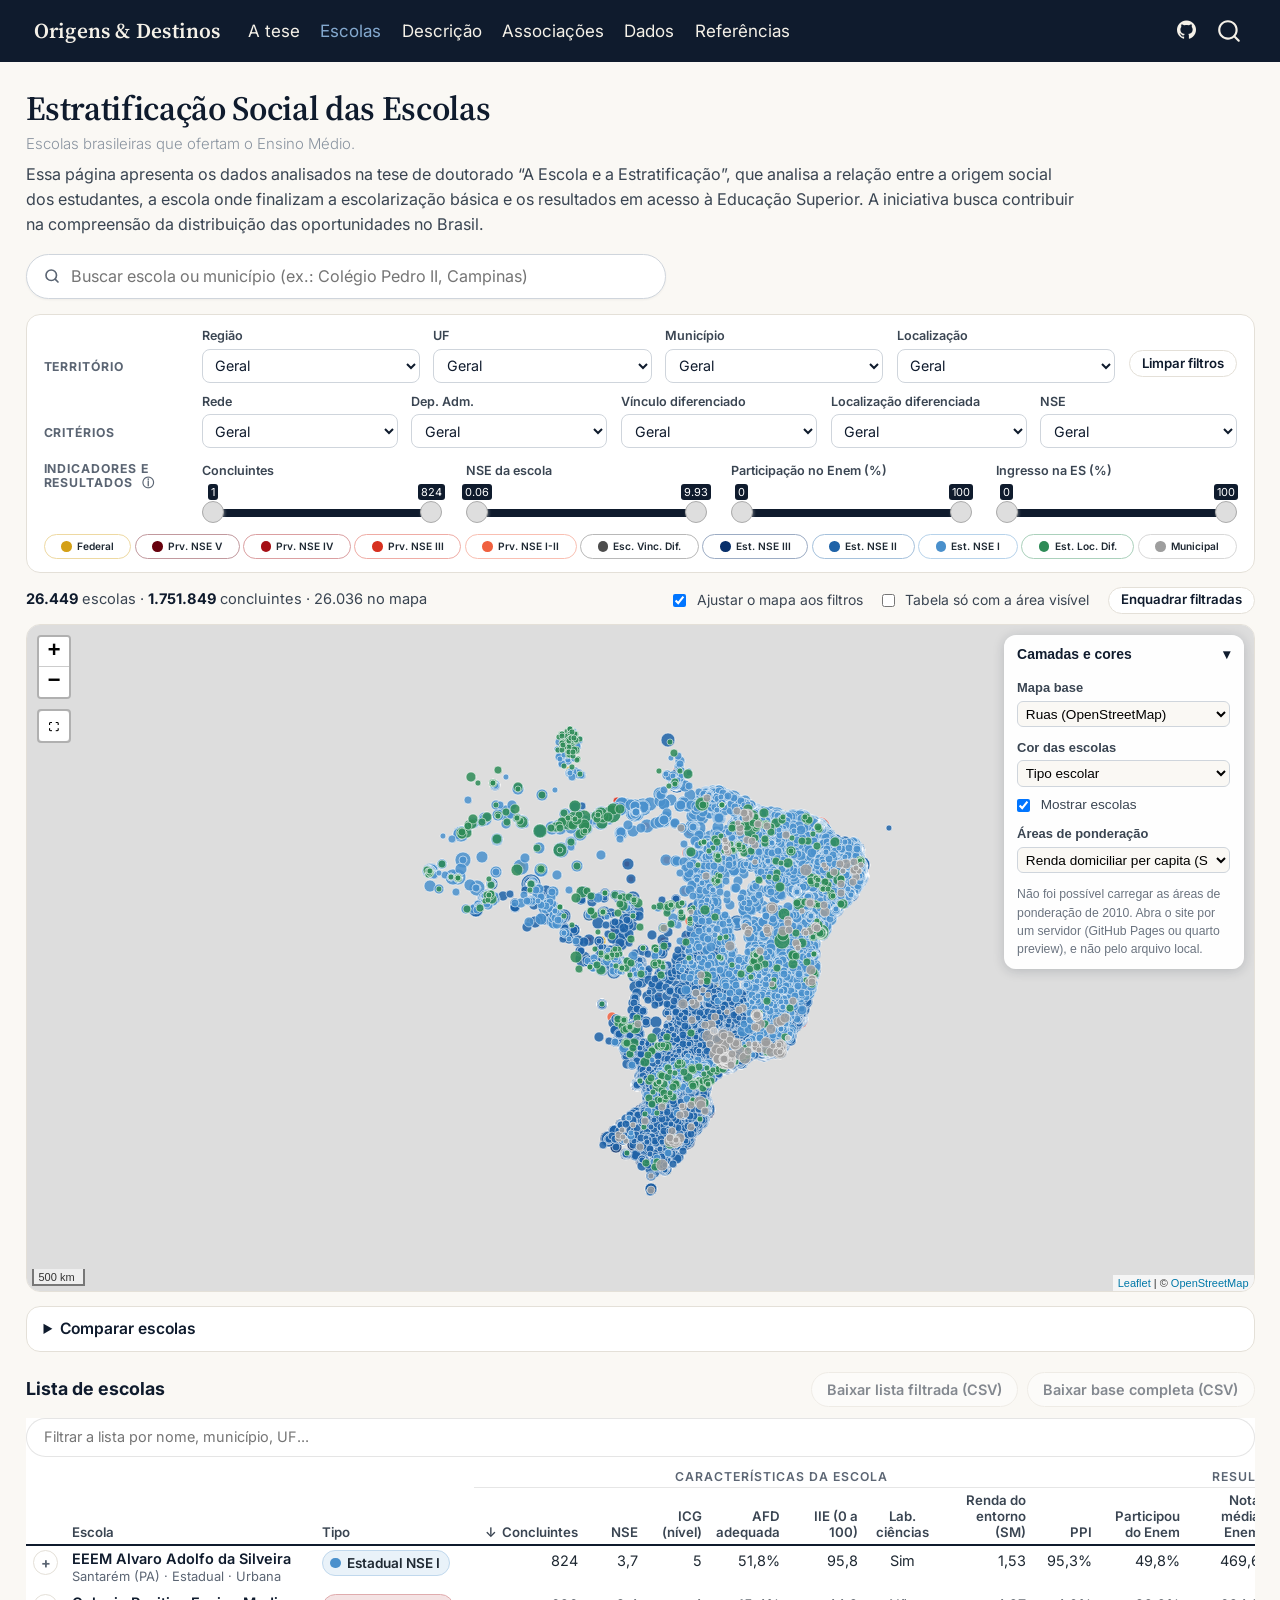
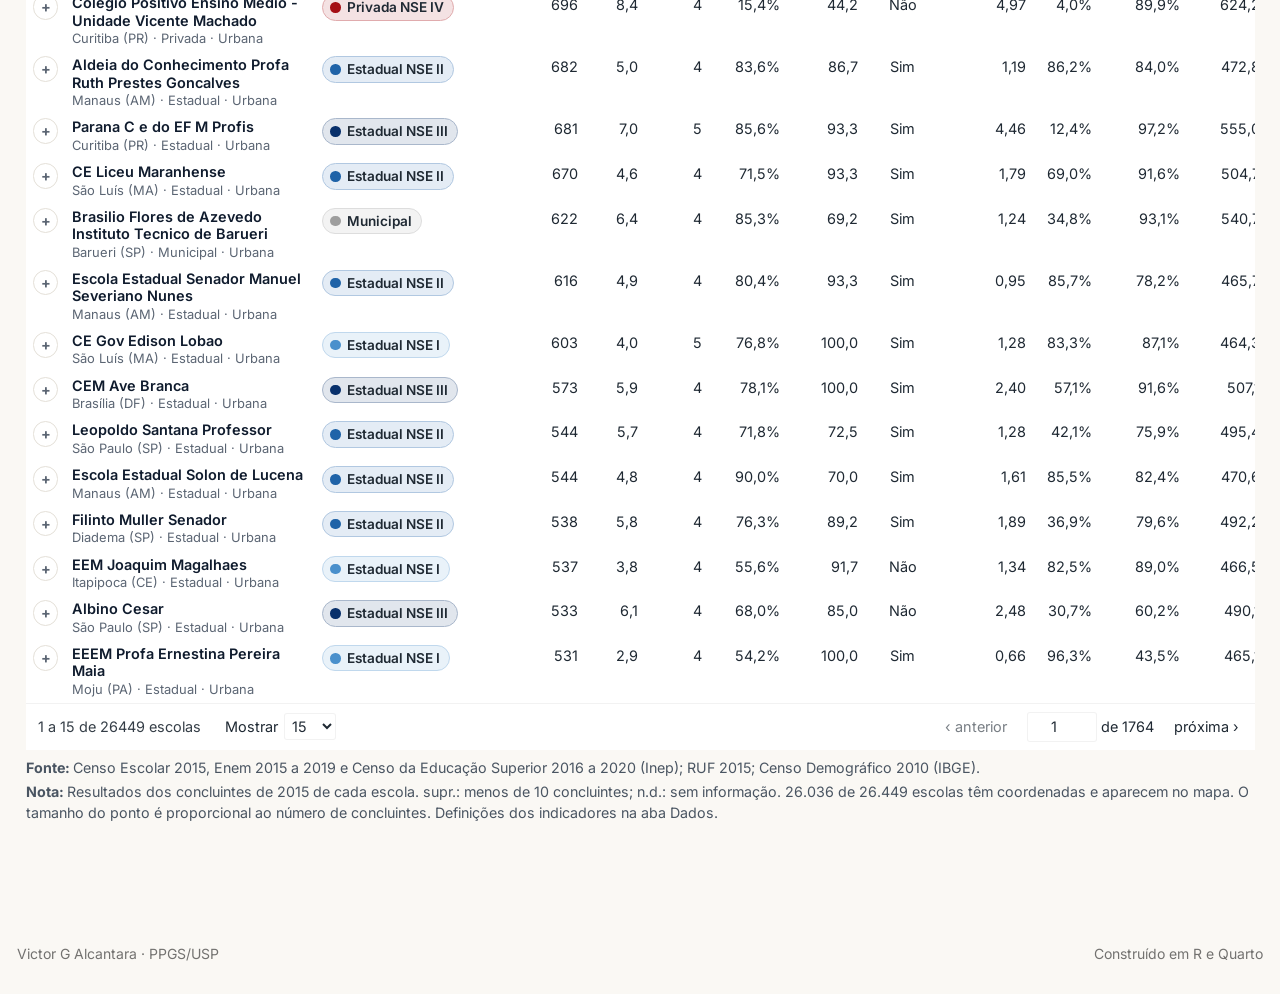
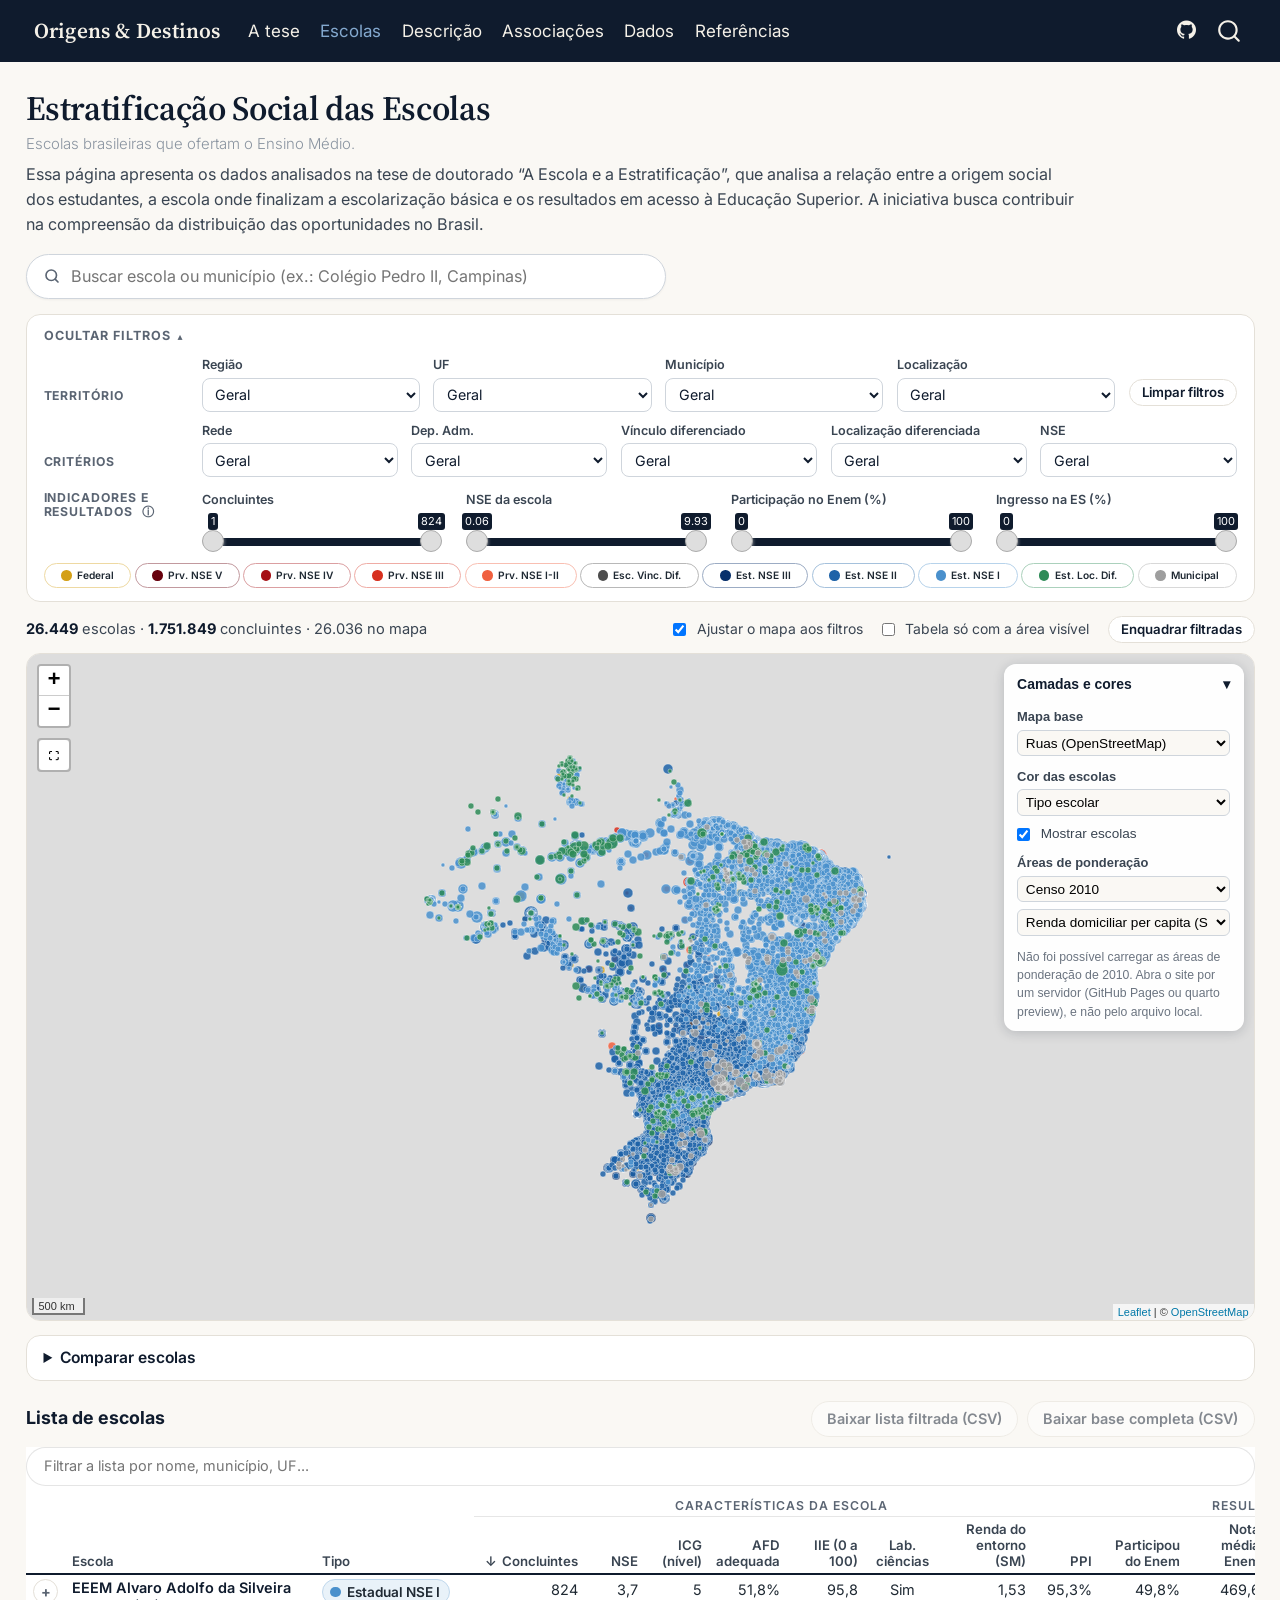
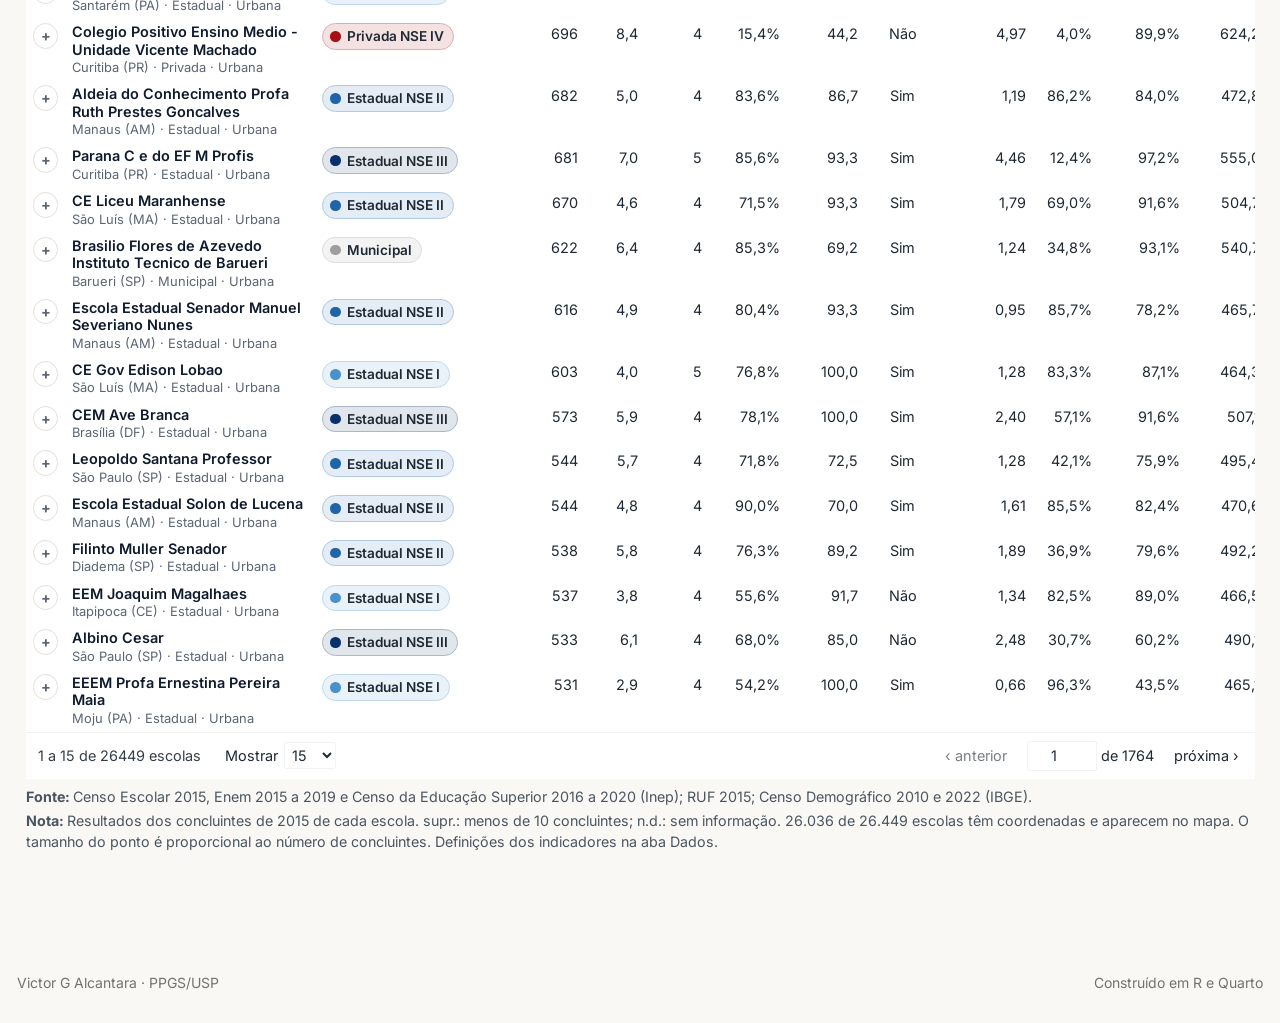
